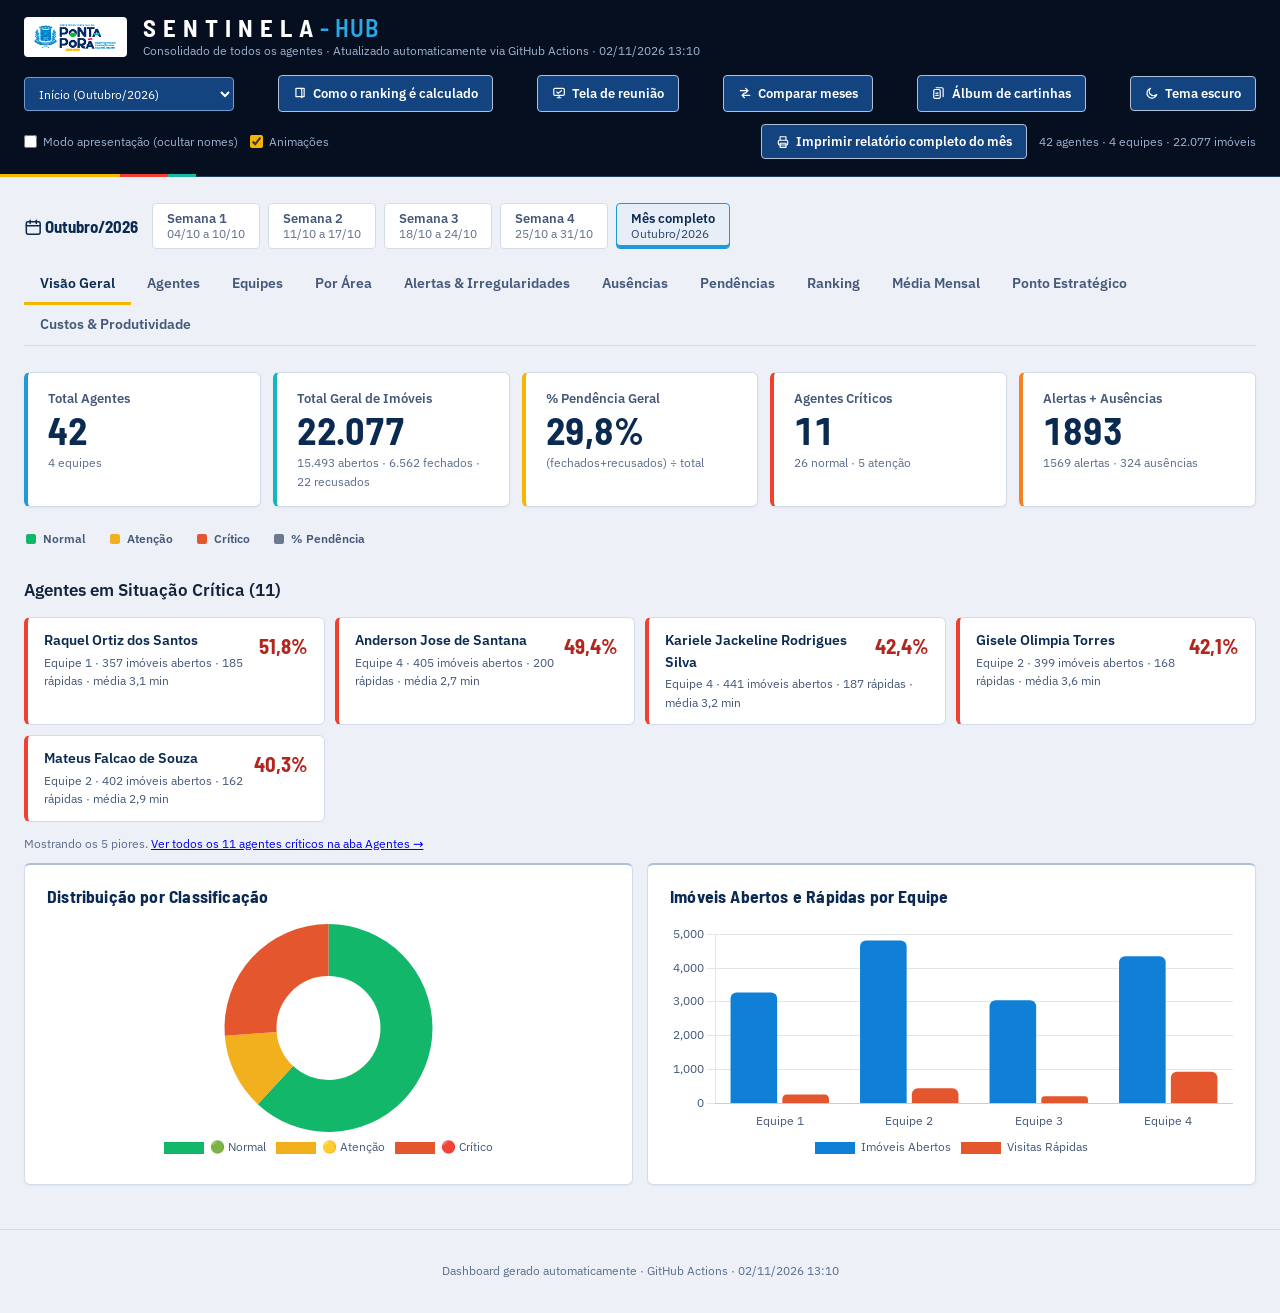
==== index.html @ 982b0bf8 "Atualiza coleta e dashboard automaticamente [skip ci]" ====
<!DOCTYPE html>
<html lang="pt-BR">
<head>
<meta charset="UTF-8">
<meta name="viewport" content="width=device-width, initial-scale=1.0">
<title>S E N T I N E L A - HUB</title>
<script src="assets/tema.js"></script>
<link rel="stylesheet" href="assets/fontes.css">
<script src="assets/chart.umd.js"></script>
<style>/* ==========================================================================
   Sentinela — painel de monitoramento
   Cores tiradas do logo da prefeitura: azul-marinho (base), amarelo, vermelho e verde-água
   (a faixa do topo repete o sublinhado do logo). Números em Barlow Semi Condensed,
   texto em IBM Plex Sans. A impressão volta ao papel branco (ver @media print).
   ========================================================================== */
:root {
  /* TEMA CLARO (padrão). O escuro entra por [data-theme="dark"] logo abaixo. */
  --navy-deep: #050F20; --navy: #14447F; --navy2: #1B5CA8;
  --bg: #EDF1F7; --card: #FFFFFF; --bg-soft: #F3F6FB; --bg-raise: #E7EEF7;
  --border: #D3DDEA; --border-soft: #E5EBF3; --border-strong: #AFC0D6;
  --text: #12233B; --text2: #455879; --text3: #5A6D8C; --h: #0B2A52;
  --green: #1FB36B; --yellow: #F7B500; --red: #F0402F; --blue: #1E9AD8; --purple: #6F68E8; --cyan: #17B5C4; --orange: #F58220;
  --teal: #19B8A3;
  --ok-tx: #0B7A44; --warn-tx: #8A6100; --bad-tx: #B3261E; --info-tx: #1565B8; --orange-tx: #A8520A;
  --stripe: rgba(11,42,82,0.035); --hover: rgba(30,154,216,0.10); --grid: rgba(69,88,121,0.16);
  --sticky-even: #F6F9FC; --sticky-hover: #E6F0FA; --sticky-crit: #FCE9E6; --sticky-warn: #FFF3D9;
  --shadow-sm: 0 1px 2px rgba(18,35,59,.06); --shadow: 0 1px 2px rgba(18,35,59,.06); --shadow-lg: 0 10px 30px -8px rgba(18,35,59,.35);
  --radius: 6px; --radius-sm: 4px;
  --f-num: "Barlow Semi Condensed", "Arial Narrow", "Roboto Condensed", system-ui, sans-serif;
  --f-txt: "IBM Plex Sans", system-ui, -apple-system, "Segoe UI", Roboto, Helvetica, Arial, sans-serif;
  color-scheme: light;
}
:root[data-theme="dark"] {
  --bg: #071426; --card: #0C1F3A; --bg-soft: #102848; --bg-raise: #14315A;
  --border: #1D3C68; --border-soft: #152F55; --border-strong: #2C568F;
  --text: #E6EDF7; --text2: #9DB2D0; --text3: #7088AB; --h: #FFFFFF;
  --green: #2FD67F; --red: #FF5143; --blue: #2BA8E8; --purple: #8F89FF; --cyan: #3DD3E0; --orange: #FF9340;
  --ok-tx: #5CE59A; --warn-tx: #FFC93D; --bad-tx: #FF8478; --info-tx: #6CC4F2; --orange-tx: #FFA966;
  --stripe: rgba(255,255,255,0.025); --hover: rgba(43,168,232,0.10); --grid: rgba(157,178,208,0.16);
  --sticky-even: #0E2342; --sticky-hover: #12315A; --sticky-crit: #2A1A28; --sticky-warn: #2A2619;
  --shadow-sm: none; --shadow: none; --shadow-lg: 0 10px 30px -8px rgba(0,0,0,.6);
  color-scheme: dark;
}
* { margin: 0; padding: 0; box-sizing: border-box; }
body {
  font-family: var(--f-txt); background: var(--bg); color: var(--text); line-height: 1.55; min-height: 100vh;
  font-size: 14px; -webkit-font-smoothing: antialiased;
}
.container { max-width: 1560px; margin: 0 auto; padding: 0 24px; }
:focus-visible { outline: 2px solid var(--yellow); outline-offset: 2px; }

/* ---------- Header: barra de estado + faixa do logo ---------- */
header {
  background: var(--navy-deep); padding: 14px 0 17px; margin-bottom: 26px; position: relative;
  border-bottom: 1px solid #1D3C68;
}
header::after { /* o sublinhado do logo da prefeitura */
  content: ""; position: absolute; left: 0; right: 0; bottom: -1px; height: 3px;
  background: linear-gradient(90deg, var(--yellow) 0 120px, var(--red) 120px 168px, var(--teal) 168px 196px, transparent 196px);
}
header .container { display: flex; justify-content: space-between; align-items: center; flex-wrap: wrap; gap: 14px; }
.header-brand { display: flex; align-items: center; gap: 16px; }
.header-brand img { height: 40px; width: auto; background: #fff; padding: 4px 9px; border-radius: 4px; }
header h1 { font-family: var(--f-num); font-size: 1.55rem; font-weight: 700; letter-spacing: 0.04em; color: #fff; line-height: 1.1; }
header h1 span { color: #2BA8E8; font-weight: 600; }
.header-meta { color: #9DB2D0; font-size: 0.78rem; font-weight: 400; }
.header-actions { display: flex; align-items: center; gap: 12px; flex-wrap: wrap; }
.presentation-toggle { display: flex; align-items: center; gap: 6px; color: #9DB2D0; font-size: 0.78rem; cursor: pointer; user-select: none; }
.presentation-toggle input { accent-color: var(--yellow); cursor: pointer; }
.print-full-btn { margin-left: 0; }
/* Seletor de mês. O cabeçalho é azul-marinho escuro nos DOIS temas, então no tema claro
   o seletor usa o azul dos botões (--navy) com borda clara pra não se confundir com o fundo. */
.period-select { background: var(--navy); color: #fff; border: 1px solid #6F9BD1; border-radius: 4px; padding: 7px 10px; font-size: 0.78rem; cursor: pointer; font-family: inherit; }
.period-select:hover { background: var(--navy2); border-color: var(--blue); }
.period-select option { background: #fff; color: #12233B; }
:root[data-theme="dark"] .period-select { background: #0C1F3A; color: #E6EDF7; border-color: #2C568F; }
:root[data-theme="dark"] .period-select:hover { background: #102848; border-color: var(--blue); }
:root[data-theme="dark"] .period-select option { background: #0C1F3A; color: #E6EDF7; }

/* ---------- Abas: sublinhado amarelo na ativa ---------- */
.nav-tabs { display: flex; gap: 0; flex-wrap: wrap; margin-bottom: 26px; border-bottom: 1px solid var(--border); }
.nav-tab {
  padding: 11px 16px 10px; cursor: pointer; font-weight: 600; font-size: 0.85rem; font-family: inherit;
  color: var(--text2); transition: color .15s, background .15s; border: none; background: transparent;
  border-bottom: 3px solid transparent; margin-bottom: -1px;
}
.nav-tab:hover { color: var(--h); background: var(--bg-soft); }
.nav-tab.active { color: var(--h); border-bottom-color: var(--yellow); }

/* ---------- Navegação semanal ---------- */
.week-nav { display: flex; gap: 8px; flex-wrap: wrap; align-items: stretch; margin-bottom: 14px; }
.week-nav-titulo { align-self: center; font-family: var(--f-num); font-weight: 700; font-size: 1.05rem; color: var(--h); margin-right: 6px; }
.week-chip { display: flex; flex-direction: column; justify-content: center; min-height: 44px; padding: 6px 14px; border-radius: 4px; border: 1px solid var(--border);
  background: var(--card); color: var(--text2); text-decoration: none; font-size: 0.84rem; line-height: 1.25; }
.week-chip small { font-size: 0.72rem; opacity: 0.85; }
.week-chip:hover { color: var(--h); background: var(--bg-raise); border-color: var(--border-strong); }
.week-chip.ativa { background: var(--bg-raise); color: var(--h); border-color: var(--blue); box-shadow: inset 0 -3px 0 var(--blue); }
.week-banner { margin-bottom: 14px; padding: 10px 14px; border-radius: 4px; background: var(--bg-soft); border: 1px dashed var(--border-strong); color: var(--text2); font-size: 0.86rem; }

/* ---------- Indicadores (KPI): barra lateral de estado + número grande ---------- */
.kpi-grid { display: grid; grid-template-columns: repeat(auto-fit, minmax(200px, 1fr)); gap: 12px; margin-bottom: 28px; }
.kpi { background: var(--card); border: 1px solid var(--border); border-left: 4px solid var(--blue); border-radius: var(--radius); padding: 16px 20px 15px; position: relative; box-shadow: var(--shadow); }
.kpi.blue { border-left-color: var(--blue); } .kpi.cyan { border-left-color: var(--cyan); }
.kpi.green { border-left-color: var(--green); } .kpi.yellow { border-left-color: var(--yellow); }
.kpi.red { border-left-color: var(--red); } .kpi.orange { border-left-color: var(--orange); }
.kpi-label { font-size: 0.8rem; font-weight: 600; color: var(--text2); }
.kpi-value { font-family: var(--f-num); font-size: 2.35rem; font-weight: 700; color: var(--h); margin: 2px 0 2px; letter-spacing: -0.005em; line-height: 1.1; font-variant-numeric: tabular-nums; }
.kpi-sub { font-size: 0.76rem; color: var(--text3); }

/* ---------- Legenda com dica ---------- */
.hover-legend { display: flex; gap: 20px; flex-wrap: wrap; margin: -10px 0 24px; }
.legend-chip { position: relative; display: inline-flex; align-items: center; gap: 7px; font-size: 0.78rem; font-weight: 600; color: var(--text2); cursor: default; padding: 4px 2px; }
.legend-square { width: 10px; height: 10px; border-radius: 2px; display: inline-block; flex-shrink: 0; }
.legend-tip { position: absolute; bottom: 130%; left: 0; background: #02070f; border: 1px solid var(--border-strong); color: var(--text); padding: 9px 13px; border-radius: 4px; font-size: 0.72rem; font-weight: 400; white-space: nowrap; opacity: 0; visibility: hidden; transform: translateY(4px); transition: opacity .15s, transform .15s; z-index: 30; box-shadow: var(--shadow-lg); }
.legend-tip::after { content: ""; position: absolute; top: 100%; left: 14px; border: 5px solid transparent; border-top-color: var(--border-strong); }
.legend-chip:hover .legend-tip { opacity: 1; visibility: visible; transform: translateY(0); }

/* ---------- Seções ---------- */
.section { display: none; animation: fadein .2s ease; }
.section.active { display: block; }
@keyframes fadein { from { opacity: 0; } to { opacity: 1; } }

/* ---------- Painéis e gráficos ---------- */
.charts-grid { display: grid; grid-template-columns: repeat(auto-fit, minmax(380px, 1fr)); gap: 14px; margin-bottom: 28px; }
.chart-card { background: var(--card); border: 1px solid var(--border); border-top: 2px solid var(--border-strong); border-radius: var(--radius); padding: 18px 22px 20px; box-shadow: var(--shadow); }
.chart-card h3 { font-family: var(--f-num); font-size: 1.1rem; font-weight: 700; letter-spacing: 0.01em; color: var(--h); margin-bottom: 14px; }
.chart-wrap { position: relative; height: 240px; }
.chart-wrap.tall { height: 340px; }
.chart-note { font-size: 0.76rem; color: var(--text3); margin-top: 14px; padding-top: 12px; border-top: 1px solid var(--border-soft); line-height: 1.6; max-width: 78ch; }
.chart-note strong { color: var(--text2); }

/* ---------- Lista de críticos ---------- */
.criticos-list { display: grid; grid-template-columns: repeat(auto-fill, minmax(280px, 1fr)); gap: 10px; margin-bottom: 12px; }
.critico-item { background: var(--card); border: 1px solid var(--border); border-left: 4px solid var(--red); border-radius: var(--radius); padding: 12px 16px; }
.ci-pct { float: right; font-family: var(--f-num); font-weight: 700; color: var(--bad-tx); font-size: 1.3rem; }
.ci-name { font-weight: 600; font-size: 0.88rem; color: var(--h); margin-bottom: 2px; }
.ci-meta { font-size: 0.74rem; color: var(--text2); }

/* ---------- Equipes ---------- */
.team-grid { display: grid; grid-template-columns: repeat(auto-fit, minmax(230px, 1fr)); gap: 14px; margin-bottom: 28px; }
.team-card { background: var(--card); border: 1px solid var(--border); border-radius: var(--radius); padding: 18px 20px; box-shadow: var(--shadow); }
.team-name { font-family: var(--f-num); font-weight: 700; font-size: 1.2rem; margin-bottom: 12px; color: var(--h); }
.team-stats { display: grid; grid-template-columns: 1fr 1fr; gap: 12px; margin-bottom: 14px; }
.ts-val { display: block; font-family: var(--f-num); font-size: 1.55rem; font-weight: 700; color: var(--h); line-height: 1.15; font-variant-numeric: tabular-nums; }
.ts-label { font-size: 0.74rem; color: var(--text3); }
.team-bar { display: flex; height: 6px; border-radius: 2px; overflow: hidden; background: var(--bg-soft); }
.tb-critico { background: var(--red); } .tb-atencao { background: var(--yellow); } .tb-normal { background: var(--green); }

/* ---------- Selos ---------- */
.badge { display: inline-flex; align-items: center; gap: 4px; font-size: 0.68rem; font-weight: 600; padding: 2px 8px; border-radius: 3px; white-space: nowrap; border: 1px solid transparent; }
.badge-normal, .badge-excelente { background: rgba(47,214,127,0.13); color: var(--ok-tx); border-color: rgba(47,214,127,0.3); }
.badge-atencao { background: rgba(247,181,0,0.13); color: var(--warn-tx); border-color: rgba(247,181,0,0.32); }
.badge-critico { background: rgba(255,81,67,0.14); color: var(--bad-tx); border-color: rgba(255,81,67,0.35); }
.badge-bom { background: rgba(160,170,20,0.14); color: var(--bom-tx, #6B7300); border-color: rgba(160,170,20,0.35); }
:root[data-theme="dark"] { --bom-tx: #E2EC6A; }
.badge-rank-atencao { background: rgba(255,147,64,0.14); color: var(--orange-tx); border-color: rgba(255,147,64,0.34); }

/* ---------- Filtros e botões ---------- */
.filters { display: flex; gap: 10px; flex-wrap: wrap; margin-bottom: 16px; align-items: center; position: relative; }
.filters select, .filters input { background: var(--bg-soft); border: 1px solid var(--border); color: var(--text); padding: 8px 12px; border-radius: 4px; font-size: 0.82rem; font-family: inherit; }
.filters input { min-width: 200px; }
.filters select:focus, .filters input:focus { outline: none; border-color: var(--blue); background: var(--bg-raise); }
.checkbox-label { display: flex; align-items: center; gap: 8px; font-size: 0.8rem; color: var(--text2); margin-bottom: 12px; cursor: pointer; }
.checkbox-label input[type=checkbox] { width: 15px; height: 15px; accent-color: var(--yellow); cursor: pointer; }
.checkbox-label strong { color: var(--h); }
.print-btn { display: inline-flex; align-items: center; gap: 6px; background: var(--navy); color: #fff; border: 1px solid var(--border-strong); padding: 8px 14px; border-radius: 4px; font-size: 0.8rem; font-weight: 600; font-family: inherit; cursor: pointer; margin-left: auto; transition: background .15s, border-color .15s; }
.print-btn:hover { background: var(--navy2); border-color: var(--blue); }

/* ---------- Tabelas ---------- */
.table-section { background: var(--card); border: 1px solid var(--border); border-top: 2px solid var(--border-strong); border-radius: var(--radius); padding: 16px 18px; margin-bottom: 16px; box-shadow: var(--shadow); }
.table-section h3 { font-family: var(--f-num); font-size: 1.15rem; font-weight: 700; margin-bottom: 5px; color: var(--h); }
.table-hint { font-size: 0.78rem; color: var(--text3); margin-bottom: 10px; max-width: 110ch; }
.table-wrap { overflow: auto; border-radius: var(--radius-sm); border: 1px solid var(--border-soft); }
table.data-table { width: 100%; border-collapse: collapse; font-size: 0.74rem; line-height: 1.25; }
table.data-table th { background: var(--bg-raise); position: sticky; top: 0; z-index: 5; padding: 7px 10px; text-align: center; font-weight: 600; color: var(--text2); border-bottom: 2px solid var(--border-strong); white-space: nowrap; font-size: 0.7rem; }
table.sortable thead th { cursor: pointer; user-select: none; transition: color .15s, background .15s; }
table.sortable thead th:hover { color: var(--h); background: var(--border); }
table.sortable thead th::after { content: ""; display: inline-block; width: 0.6em; margin-left: 3px; opacity: .3; }
table.sortable thead th.sorted-asc::after { content: "▲"; opacity: 1; color: var(--yellow); }
table.sortable thead th.sorted-desc::after { content: "▼"; opacity: 1; color: var(--yellow); }
table.data-table td { padding: 4px 10px; border-bottom: 1px solid var(--border-soft); white-space: nowrap; text-align: center; font-variant-numeric: tabular-nums; }
table.data-table tbody tr:nth-child(even) { background: var(--stripe); }
table.data-table tbody tr:hover { background: var(--hover); }
table.data-table.compact td, table.data-table.compact th { padding: 3px 8px; font-size: 0.72rem; }

/* Modo apresentação: borra nomes de agentes em tabelas e gráficos, sem
   remover a estrutura — útil pra projetar/compartilhar tela sem expor
   quem é quem. Ativado pelo checkbox no cabeçalho. */
body.modo-apresentacao .agent-name,
body.modo-apresentacao .ci-name,
body.modo-apresentacao .chart-agent-names,
body.modo-apresentacao .pe-agente-nome {
  filter: blur(6px);
  user-select: none;
}
.sticky-col { position: sticky; left: 0; background: var(--card); z-index: 2; font-weight: 600; text-align: left !important; }
table.data-table tbody tr:nth-child(even) .sticky-col { background: var(--sticky-even); }
table.data-table tbody tr:hover .sticky-col { background: var(--sticky-hover); }
.row-critico { background: rgba(255,81,67,0.07); }
.row-atencao { background: rgba(247,181,0,0.07); }
.row-critico .sticky-col { background: var(--sticky-crit); }
.row-atencao .sticky-col { background: var(--sticky-warn); }
.num { font-variant-numeric: tabular-nums; text-align: right; }
.pct { font-weight: 600; }
.small-muted { color: var(--text3); font-size: 0.72rem; }
.empty-state { padding: 30px; text-align: center; color: var(--text3); }
a.id-link { color: var(--info-tx); text-decoration: none; font-weight: 600; border-bottom: 1px dotted var(--info-tx); }
a.id-link:hover { color: var(--h); border-bottom-style: solid; }

/* ---------- Legendas e cartões de alerta ---------- */
.legend-box { background: var(--bg-soft); border: 1px solid var(--border); border-radius: var(--radius); padding: 16px 20px; margin-bottom: 22px; font-size: 0.82rem; color: var(--text2); max-width: 120ch; }
.legend-box strong { color: var(--h); }
.legend-box p { margin: 0 0 10px; }
.legend-box ul { margin: 0 0 10px; padding-left: 20px; }
.legend-box li { margin-bottom: 4px; }

/* ---------- Painel de Custos & Produtividade ---------- */
.cst-guia { max-width: none; }
.cst-guia p { margin: 0 0 12px; }
.cst-conta { display: flex; flex-direction: column; gap: 6px; background: var(--card); border: 1px solid var(--border); border-left: 4px solid var(--blue); border-radius: var(--radius-sm); padding: 12px 16px; margin: 0 0 14px; }
.cst-conta-t { font-size: 0.72rem; font-weight: 700; letter-spacing: .05em; text-transform: uppercase; color: var(--text3); }
.cst-conta.cst-real { border-left-color: var(--orange); }
.cst-ex { font-size: 0.78rem; color: var(--text2); line-height: 1.5; max-width: 110ch; }
.cst-eq { display: flex; flex-wrap: wrap; align-items: baseline; gap: 6px 12px; }
.cst-eq b { font-family: var(--f-num); font-size: 1.25rem; color: var(--h); font-variant-numeric: tabular-nums; }
.cst-eq b.cst-res { color: var(--info-tx); font-size: 1.5rem; }
.cst-eq i { font-style: normal; font-size: 1.2rem; color: var(--text3); }
.cst-eq small { font-size: 0.72rem; color: var(--text3); margin-right: 4px; }
.cst-glossario { display: grid; grid-template-columns: repeat(auto-fit, minmax(260px, 1fr)); gap: 10px 22px; margin: 0 0 12px; }
.cst-glossario div { line-height: 1.5; }
.cst-avisos { margin: 0; padding-left: 20px; border-top: 1px solid var(--border-soft); padding-top: 10px; }
.cst-avisos li { margin-bottom: 4px; }
.cst-titulo { font-family: var(--f-num); font-size: 1.05rem; font-weight: 700; color: var(--h); margin: 6px 0 10px; letter-spacing: .01em; }
.cst-legenda { display: flex; flex-wrap: wrap; gap: 6px 18px; margin: -6px 0 12px; font-size: 0.76rem; font-weight: 600; color: var(--text2); }
.cst-legenda span { display: inline-flex; align-items: center; gap: 6px; }
.cst-equipes { margin: 0 0 28px; }
.cst-equipes .table-wrap { background: var(--card); border: 1px solid var(--border); border-radius: var(--radius); }
.cst-equipes table.data-table td, .cst-equipes table.data-table th { font-size: 0.8rem; padding: 8px 12px; }
.cst-pill { display: inline-block; min-width: 74px; padding: 2px 9px; border-radius: 999px; font-weight: 700; text-align: center; }
.cst-pill.cst-ok { background: rgba(31,179,107,.16); color: var(--ok-tx); }
.cst-pill.cst-medio { background: rgba(247,181,0,.20); color: var(--warn-tx); }
.cst-pill.cst-alto { background: rgba(240,64,47,.16); color: var(--bad-tx); }
.legend-table { width: 100%; border-collapse: collapse; margin-bottom: 14px; font-size: 0.8rem; }
.legend-table th, .legend-table td { padding: 6px 10px; border-bottom: 1px solid var(--border); text-align: left; }
.legend-table th { color: var(--h); font-weight: 600; }
.legend-table td.ganho { color: var(--ok-tx); font-weight: 600; text-align: right; white-space: nowrap; }
.legend-table td.perda { color: var(--bad-tx); font-weight: 600; text-align: right; white-space: nowrap; }
.legend-collapsible { margin: 14px 0 0; padding: 10px 16px; }
.legend-collapsible summary { cursor: pointer; font-weight: 600; color: var(--h); list-style: none; }
.legend-collapsible summary::-webkit-details-marker { display: none; }
.legend-collapsible summary::before { content: "▸ "; color: var(--yellow); }
.legend-collapsible[open] summary::before { content: "▾ "; }
.legend-collapsible[open] summary { margin-bottom: 10px; }
.legend-collapsible .legend-table { margin-bottom: 8px; }
.alert-grid { display: grid; grid-template-columns: repeat(auto-fit, minmax(160px, 1fr)); gap: 12px; margin-bottom: 24px; }
.alert-card { background: var(--card); border: 1px solid var(--border); border-radius: var(--radius); padding: 16px; cursor: pointer; transition: border-color .15s, background .15s; text-align: center; }
.alert-card:hover { background: var(--bg-raise); border-color: var(--yellow); }
.ac-icon { font-size: 1.3rem; margin-bottom: 4px; }
.ac-val { font-family: var(--f-num); font-size: 2rem; font-weight: 700; color: var(--h); line-height: 1.15; }
.ac-label { font-size: 0.76rem; color: var(--text2); margin-top: 2px; }

footer { text-align: center; padding: 32px; color: var(--text3); font-size: 0.76rem; border-top: 1px solid var(--border); margin-top: 44px; }

::-webkit-scrollbar { height: 9px; width: 9px; }
::-webkit-scrollbar-track { background: var(--bg); }
::-webkit-scrollbar-thumb { background: var(--border-strong); border-radius: 5px; }
::-webkit-scrollbar-thumb:hover { background: var(--text3); }

/* ---------- Mapa de calor ---------- */
.heat-grid { display: grid; grid-template-columns: 80px repeat(5, 1fr); gap: 6px; }
.heat-label { display: flex; align-items: center; font-size: 0.76rem; font-weight: 600; color: var(--text2); }
.heat-cell { border-radius: 4px; padding: 12px 6px; text-align: center; color: #fff; font-family: var(--f-num); font-weight: 700; font-size: 1.15rem; }
.heat-cell span { display: block; font-family: var(--f-txt); font-size: 0.62rem; font-weight: 400; opacity: .9; margin-top: 2px; }

@media (max-width: 720px) {
  .container { padding: 0 14px; }
  .charts-grid { grid-template-columns: 1fr; }
  .nav-tabs { overflow-x: auto; flex-wrap: nowrap; }
  .nav-tab { white-space: nowrap; }
  /* Celular: cabeçalho enxuto e fora do topo fixo (senão ocupa meia tela) */
  header { position: static; padding: 10px 0 14px; margin-bottom: 16px; }
  header h1 { font-size: 1.25rem; }
  .header-brand { gap: 10px; } .header-brand img { height: 34px; }
  .header-brand .header-meta { display: none; }
  .header-actions { gap: 8px; width: 100%; }
  .header-actions .period-select { flex: 1 1 100%; }
  .header-actions .print-btn { flex: 1 1 100%; justify-content: center; margin-left: 0; }
  .header-actions .header-meta { width: 100%; }
  .kpi-value { font-size: 2rem; }
  .week-nav-titulo { width: 100%; }
}

@media print {
  @page { size: A4 landscape; margin: 10mm; }
  /* Papel branco: volta à paleta clara */
  :root, :root[data-theme="dark"] { --h:#1A2B42; --stripe:rgba(11,42,82,0.035); --hover:transparent; --sticky-even:#fff; --sticky-hover:#fff; --sticky-crit:#FDF1EC; --sticky-warn:#FEF7E8; --bom-tx:#6B7300; --bg:#fff; --card:#fff; --bg-soft:#F3F6FA; --bg-raise:#EEF2F7; --border:#DCE3EC; --border-soft:#E6EBF2; --border-strong:#C7D1DE;
          --text:#1A2B42; --text2:#4A5B72; --text3:#5B6B82; --ok-tx:#0A8F52; --warn-tx:#9A6B0B; --bad-tx:#B5401F; --info-tx:#1A4FA3; --orange-tx:#B1590B; color-scheme: light; }
  body { background: #fff !important; color: #1A2B42 !important; }
  table.data-table th, .table-section h3, .legend-box strong, .kpi-value, .team-name { color: #1A2B42 !important; }
  table.data-table tbody tr:nth-child(even) .sticky-col, .sticky-col { background: #fff !important; }
  .row-critico .sticky-col { background: #FDF1EC !important; } .row-atencao .sticky-col { background: #FEF7E8 !important; }
  .table-section { border-top: 1px solid #DCE3EC !important; }
  /* Causa das "páginas em branco": a animação fadein (opacity 0 -> 1) das
     abas recomeça quando a aba passa de display:none pra block na hora de
     imprimir, e o navegador captura o PDF com a aba ainda em opacity 0 —
     texto existe mas fica invisível. Em impressão nunca há animação. */
  .section, .section.active { animation: none !important; opacity: 1 !important; transform: none !important; }
  header, .nav-tabs, .week-nav, footer, .filters, .print-btn, .chart-card, .kpi-grid, .legend-box, .hover-legend, .criticos-list, .alert-grid, .table-hint, .charts-grid { display: none !important; }
  body.print-mode .section { display: block !important; }
  body.print-mode .table-section { display: none !important; }
  body.print-mode .table-section.print-target { display: block !important; box-shadow: none !important; border: none !important; }
  body.print-mode .table-section.print-target .table-hint { display: none !important; }
  .sticky-col, table.data-table thead th { position: static !important; }
  .table-wrap { overflow: visible !important; }
  table.data-table { font-size: 9px !important; width: 100% !important; table-layout: auto !important; }
  /* Células NUNCA quebram letra por letra: texto só quebra entre palavras
     (cabeçalhos) ou fica numa linha só (dados). A regra antiga
     (word-break: break-word em todas as células) fazia tabelas largas — como
     o Resumo Completo por Agente, com 29 colunas — espremerem cada coluna
     até caber 1 letra por linha, gerando linhas gigantes e dezenas de
     páginas praticamente em branco. */
  table.data-table td { white-space: nowrap !important; word-break: normal !important; overflow-wrap: normal !important; padding: 2px 4px !important; }
  table.data-table th { white-space: normal !important; word-break: normal !important; overflow-wrap: normal !important; hyphens: none !important; padding: 3px 3px !important; }
  /* Tabelas com muitas colunas (marcadas por printPrepararTabelas() no
     bootstrap.js) ganham fonte menor pra caber na largura da folha. */
  table.data-table.print-wide { font-size: 6.2px !important; }
  table.data-table.print-wide td { padding: 1.5px 2px !important; }
  table.data-table.print-wide th { padding: 2px 1px !important; font-size: 5.6px !important; letter-spacing: 0 !important; }
  table.data-table.print-wide .badge { padding: 0 2px !important; font-size: 5.6px !important; }
  table.data-table.print-muito-wide { font-size: 5.2px !important; }
  table.data-table.print-muito-wide th { font-size: 4.8px !important; }
  a.id-link { color: inherit !important; text-decoration: none !important; }

  /* Sem isso o Chrome/Firefox apagam as cores de fundo por padrão ao
     imprimir — some o zebrado, o header cinza da tabela e o destaque
     vermelho/amarelo das linhas críticas/atenção, ficando tudo branco. */
  * { -webkit-print-color-adjust: exact !important; print-color-adjust: exact !important; color-adjust: exact !important; }

  /* Repete a linha de cabeçalho (nome das colunas) em TODA página em que a
     tabela continuar — sem isso, uma tabela de 200 linhas que ocupa 4
     páginas só mostra "Nome / Equipe / Turno..." na primeira, e nas
     páginas seguintes é uma parede de números sem saber o que é cada
     coluna. */
  table.data-table thead { display: table-header-group; }
  table.data-table tfoot { display: table-footer-group; }

  /* Nunca corta uma linha ao meio entre duas páginas (ficaria com a
     primeira metade dos dados numa página e o resto na outra) — o
     navegador empurra a linha inteira pra próxima página se não couber
     inteira na atual. */
  table.data-table tr { page-break-inside: avoid; }

  /* O título da seção (h3) nunca fica sozinho no fim de uma página com a
     tabela inteira começando só na próxima — mantém título e pelo menos a
     primeira linha grudados. */
  .table-section h3 { page-break-after: avoid; }

  /* As setinhas de ordenação (▲▼) e o cursor de "clicável" não fazem
     sentido no papel — é interação de tela, só polui visualmente. */
  table.sortable thead th::after { display: none !important; }
  table.sortable thead th { cursor: default !important; }

  /* Zebrado leve pra facilitar acompanhar a linha com o olho numa tabela
     larga — no navegador o hover já ajuda nisso, no papel não tem hover. */
  table.data-table tbody tr:nth-child(even) { background: #F3F6FA; }
  table.data-table tbody tr:hover { background: inherit; }

  /* Evita título "órfão" (sozinho no fim da página) ou "viúvo" (sozinho no
     topo) em qualquer texto corrido que sobre no relatório. */
  h1, h2, h3, p, li { orphans: 3; widows: 3; }
}

@media (prefers-reduced-motion: reduce) { .section { animation: none; } }

/* Relatório completo (todas as abas empilhadas, uma por página) */
@media print {
  body.print-mode-full .section { display: block !important; page-break-after: always; }
  body.print-mode-full .section:last-child { page-break-after: auto; }
  body.print-mode-full .table-section { display: block !important; box-shadow: none !important; border: none !important; }
  /* Duas ou mais tabelas na MESMA aba (ex.: Ausências + Férias/Atestado)
     — cada uma começa numa página nova também, senão a segunda tabela
     nasce colada no meio da página onde a primeira terminou, cortando o
     título dela ao meio visualmente. A primeira tabela da aba (que já
     vem logo depois do título da seção/KPIs) fica sem quebra antes, pra
     não deixar uma página em branco à toa. */
  body.print-mode-full .table-section { page-break-before: always; }
  body.print-mode-full .section > .table-section:first-of-type { page-break-before: avoid; }
  body.print-mode-full .section > .table-section.print-first { page-break-before: avoid; }
  body.print-mode-full .legend-box { page-break-inside: avoid; break-inside: avoid; }
  body.print-mode-full .kpi-grid { display: grid !important; }
  body.print-mode-full .legend-box { display: block !important; }
  body.print-mode-full::before {
    content: "S E N T I N E L A - HUB — Relatório Completo — " attr(data-print-date);
    display: block; font-size: 14px; font-weight: 700; margin-bottom: 16px;
  }
}


/* ---------- Extrato por agente (modal + impressão em 1 folha) ---------- */
.extrato-btn { background: var(--bg-soft); border: 1px solid var(--border); border-radius: 7px; padding: 3px 9px; font-size: 0.68rem; font-weight: 600; cursor: pointer; color: var(--text2); white-space: nowrap; }
.extrato-btn:hover { background: var(--blue); color: #fff; border-color: var(--blue); }
.extrato-overlay { display: none; position: fixed; inset: 0; background: rgba(15,23,42,.55); z-index: 1000; overflow: auto; padding: 24px 12px; }
.extrato-overlay.open { display: block; }
body.extrato-aberto { overflow: hidden; }
.extrato-card { --text:#1A2B42; --text2:#4A5B72; --text3:#5B6B82; --border:#DCE3EC; --bg-soft:#F3F6FA; --bg-raise:#EEF2F7; color-scheme: light; background: #fff; color: #1A2B42; max-width: 780px; margin: 0 auto; padding: 24px 30px 28px; border-radius: 14px; box-shadow: 0 20px 50px rgba(0,0,0,.35); }
.extrato-actions { display: flex; gap: 10px; justify-content: flex-end; margin-bottom: 10px; }
.extrato-fechar { background: transparent; border: 1px solid var(--border); border-radius: 9px; padding: 9px 14px; font-size: 0.8rem; font-weight: 600; cursor: pointer; color: var(--text2); }
.extrato-card h2 { font-size: 1.15rem; margin: 0 0 2px; }
.ex-sub { font-size: 0.82rem; color: #5B6B82; margin-bottom: 14px; }
.ex-resumo { display: grid; grid-template-columns: repeat(4, 1fr); gap: 10px; margin-bottom: 12px; }
.ex-resumo div { border: 1px solid #DCE3EC; border-radius: 9px; padding: 8px 10px; display: flex; flex-direction: column; gap: 2px; }
.ex-resumo span { font-size: 0.64rem; text-transform: uppercase; color: #5B6B82; font-weight: 700; letter-spacing: .03em; }
.ex-resumo strong { font-size: 0.95rem; }
.ex-resumo em { font-style: normal; font-size: 0.72rem; }
.ex-obs { background: #FFF4E0; border: 1px solid #F2B45B; border-radius: 9px; padding: 8px 12px; font-size: 0.78rem; margin-bottom: 12px; }
.ex-tabela { width: 100%; border-collapse: collapse; font-size: 0.78rem; }
.ex-tabela th { background: #EEF2F7; text-align: right; padding: 6px 8px; font-size: 0.68rem; text-transform: uppercase; color: #5B6B82; }
.ex-tabela th:first-child { text-align: left; }
.ex-tabela td { padding: 5px 8px; border-bottom: 1px solid #E6EBF2; }
.ex-tabela td.num { text-align: right; font-variant-numeric: tabular-nums; }
.ex-tabela .neg { color: #C0392B; font-weight: 600; }
.ex-tabela .pos { color: #0A8F52; font-weight: 600; }
.ex-tabela .ex-base td { background: #F6F8FB; color: #5B6B82; }
.ex-tabela .ex-total td { background: #1A2B42; color: #fff; font-weight: 700; font-size: 0.86rem; }
.ex-nota { font-size: 0.7rem; color: #5B6B82; margin-top: 10px; line-height: 1.4; }
@media (max-width: 640px) { .ex-resumo { grid-template-columns: repeat(2, 1fr); } .extrato-card { padding: 16px; } }

/* Média Mensal: tendência e mini-gráfico */
.trend-up { color: #0A8F52; font-weight: 700; }
.trend-up::before { content: "▲ "; }
.trend-down { color: #C0392B; font-weight: 700; }
.trend-down::before { content: "▼ "; }
.trend-flat { color: var(--text2); }
.trend-flat::before { content: "= "; }
.spark-cell svg { vertical-align: middle; }
.spark polyline { stroke: #7C8BA1; }
.spark circle { fill: #7C8BA1; }
.spark-up .spark polyline { stroke: #12B76A; } .spark-up .spark circle { fill: #12B76A; }
.spark-down .spark polyline { stroke: #E5484D; } .spark-down .spark circle { fill: #E5484D; }

@media print {
  /* Extrato: só a folha do agente, em retrato, uma página */
  body.print-extrato > *:not(#extratoOverlay) { display: none !important; }
  body.print-extrato #extratoOverlay { display: block !important; position: static !important; background: none !important; padding: 0 !important; overflow: visible !important; page: extrato; }
  body.print-extrato .extrato-card { box-shadow: none !important; max-width: none !important; padding: 0 !important; border-radius: 0 !important; }
  body.print-extrato .extrato-actions { display: none !important; }
  body.print-extrato.extrato-aberto { overflow: visible !important; }
  /* Lote: uma folha por agente, quebra de página só ENTRE folhas (sem página em branco no fim) */
  body.print-lote > *:not(#extratosLote) { display: none !important; }
  body.print-lote #extratosLote { display: block !important; page: extrato; color: #1A2B42; }
  body.print-lote .ex-folha { break-after: page; page-break-after: always; break-inside: avoid; }
  body.print-lote .ex-folha:last-child { break-after: auto; page-break-after: auto; }
  .no-print, body.print-extrato .ex-contestar { display: none !important; }
}
#extratosLote { display: none; }
.ex-contestar { margin-top: 12px; border-top: 1px dashed #DCE3EC; padding-top: 8px; font-size: .8rem; }
.ex-contestar summary { cursor: pointer; font-weight: 600; }
.ex-contestar label { display: block; margin: 8px 0; font-weight: 600; }
.ex-contestar input, .ex-contestar select { display: block; width: 100%; padding: 8px; margin-top: 3px; border: 1px solid #DCE3EC; border-radius: 8px; font: inherit; }
.lote-barra { display: flex; gap: 8px; flex-wrap: wrap; align-items: center; margin: 6px 0 12px; }
.lote-barra select { padding: 6px 8px; border-radius: 8px; border: 1px solid var(--border); background: var(--bg-soft); color: inherit; }
@page extrato { size: A4 portrait; margin: 14mm; }

/* Ícones (traço) e botão de tema */
.ico { width: 1.1em; height: 1.1em; vertical-align: -0.18em; fill: none; stroke: currentColor; stroke-width: 2; stroke-linecap: round; stroke-linejoin: round; flex: none; }
.ico-sol { display: none; }
:root[data-theme="dark"] .ico-sol { display: inline; }
:root[data-theme="dark"] .ico-lua { display: none; }
</style>
</head>
<body data-print-date="02/11/2026 13:10">
<svg xmlns="http://www.w3.org/2000/svg" width="0" height="0" style="position:absolute" aria-hidden="true" focusable="false"><symbol id="i-print" viewBox="0 0 24 24"><path d="M7 9V3h10v6"/><rect x="4" y="9" width="16" height="8" rx="2"/><path d="M7 14h10v7H7z"/></symbol><symbol id="i-book" viewBox="0 0 24 24"><path d="M5 4h7a3 3 0 0 1 3 3v13a2 2 0 0 0-2-2H5z"/><path d="M12 4h7v14h-4"/></symbol><symbol id="i-calendar" viewBox="0 0 24 24"><rect x="3" y="5" width="18" height="16" rx="2"/><path d="M3 10h18M8 3v4M16 3v4"/></symbol><symbol id="i-trend" viewBox="0 0 24 24"><path d="M3 17l6-6 4 4 8-8"/><path d="M15 7h6v6"/></symbol><symbol id="i-trophy" viewBox="0 0 24 24"><path d="M8 4h8v6a4 4 0 0 1-8 0z"/><path d="M8 6H4v2a3 3 0 0 0 4 2M16 6h4v2a3 3 0 0 1-4 2"/><path d="M12 14v4M8 21h8M10 18h4"/></symbol><symbol id="i-list" viewBox="0 0 24 24"><rect x="5" y="4" width="14" height="17" rx="2"/><path d="M9 4h6v3H9zM9 12h6M9 16h6"/></symbol><symbol id="i-warning" viewBox="0 0 24 24"><path d="M12 3l10 18H2z"/><path d="M12 10v5M12 18v.5"/></symbol><symbol id="i-receipt" viewBox="0 0 24 24"><path d="M6 3h12v18l-3-2-3 2-3-2-3 2z"/><path d="M9 8h6M9 12h6"/></symbol><symbol id="i-bot" viewBox="0 0 24 24"><rect x="5" y="8" width="14" height="11" rx="3"/><path d="M12 4v4M9.5 13.5h.01M14.5 13.5h.01"/></symbol><symbol id="i-chart" viewBox="0 0 24 24"><path d="M4 20V10M10 20V4M16 20v-8M22 20H2"/></symbol><symbol id="i-cone" viewBox="0 0 24 24"><path d="M3 20h18M7 20l3-14h4l3 14M8.5 14h7"/></symbol><symbol id="i-coin" viewBox="0 0 24 24"><circle cx="12" cy="12" r="9"/><path d="M12 7v10M9.5 9.5c0-1 1-1.6 2.5-1.6s2.5.6 2.5 1.6-1 1.4-2.5 1.7-2.5.7-2.5 1.8 1 1.6 2.5 1.6 2.5-.6 2.5-1.6"/></symbol><symbol id="i-pin" viewBox="0 0 24 24"><path d="M12 21s7-6.2 7-11a7 7 0 0 0-14 0c0 4.8 7 11 7 11z"/><circle cx="12" cy="10" r="2.5"/></symbol><symbol id="i-target" viewBox="0 0 24 24"><circle cx="12" cy="12" r="9"/><circle cx="12" cy="12" r="5"/><circle cx="12" cy="12" r="1"/></symbol><symbol id="i-sun" viewBox="0 0 24 24"><circle cx="12" cy="12" r="4"/><path d="M12 2v2M12 20v2M2 12h2M20 12h2M4.9 4.9l1.4 1.4M17.7 17.7l1.4 1.4M4.9 19.1l1.4-1.4M17.7 6.3l1.4-1.4"/></symbol><symbol id="i-moon" viewBox="0 0 24 24"><path d="M20 14.5A8.5 8.5 0 1 1 9.5 4a7 7 0 0 0 10.5 10.5z"/></symbol><symbol id="i-clock" viewBox="0 0 24 24"><circle cx="12" cy="12" r="9"/><path d="M12 7v5l3 2"/></symbol><symbol id="i-utensils" viewBox="0 0 24 24"><path d="M7 3v18M4 3v5a3 3 0 0 0 6 0V3M17 3c-2.5 2-3 5-2.5 9H17v9"/></symbol><symbol id="i-monitor" viewBox="0 0 24 24"><rect x="3" y="4" width="18" height="12" rx="2"/><path d="M8 21h8M12 16v5"/></symbol><symbol id="i-ban" viewBox="0 0 24 24"><circle cx="12" cy="12" r="9"/><path d="M5.6 5.6l12.8 12.8"/></symbol><symbol id="i-question" viewBox="0 0 24 24"><circle cx="12" cy="12" r="9"/><path d="M9.5 9.3a2.6 2.6 0 1 1 3.6 2.4c-.8.4-1.1.9-1.1 1.8M12 17h.01"/></symbol><symbol id="i-down" viewBox="0 0 24 24"><path d="M5 8h14l-7 9z"/></symbol><symbol id="i-home" viewBox="0 0 24 24"><path d="M4 11l8-7 8 7M6 10v10h12V10"/></symbol><symbol id="i-layers" viewBox="0 0 24 24"><path d="M12 3l9 5-9 5-9-5z"/><path d="M3 13l9 5 9-5"/></symbol><symbol id="i-close" viewBox="0 0 24 24"><path d="M6 6l12 12M18 6L6 18"/></symbol><symbol id="i-pencil" viewBox="0 0 24 24"><path d="M4 20l1-4L16 5l3 3L8 19z"/></symbol><symbol id="i-bulb" viewBox="0 0 24 24"><path d="M9 18h6M10 21h4M12 3a6 6 0 0 0-4 10.5c1 1 1 2 1 3.5h6c0-1.500 0-2.500 1-3.500A6 6 0 0 0 12 3z"/></symbol><symbol id="i-download" viewBox="0 0 24 24"><path d="M12 3v12M7 11l5 5 5-5M4 20h16"/></symbol><symbol id="i-table" viewBox="0 0 24 24"><rect x="3" y="4" width="18" height="16" rx="2"/><path d="M3 10h18M3 15h18M9 4v16"/></symbol><symbol id="i-play" viewBox="0 0 24 24"><path d="M8 5l11 7-11 7z"/></symbol><symbol id="i-pause" viewBox="0 0 24 24"><path d="M8 5v14M16 5v14"/></symbol><symbol id="i-expand" viewBox="0 0 24 24"><path d="M4 9V4h5M20 9V4h-5M4 15v5h5M20 15v5h-5"/></symbol><symbol id="i-screen" viewBox="0 0 24 24"><rect x="3" y="4" width="18" height="12" rx="2"/><path d="M9 20h6M12 16v4"/><path d="M8 10l2.500 2.500L16 8"/></symbol><symbol id="i-compare" viewBox="0 0 24 24"><path d="M4 8h13M13 4l4 4-4 4M20 16H7M11 12l-4 4 4 4"/></symbol><symbol id="i-arrow-up" viewBox="0 0 24 24"><path d="M12 19V5M6 11l6-6 6 6"/></symbol><symbol id="i-arrow-down" viewBox="0 0 24 24"><path d="M12 5v14M6 13l6 6 6-6"/></symbol><symbol id="i-minus" viewBox="0 0 24 24"><path d="M5 12h14"/></symbol><symbol id="i-timeline" viewBox="0 0 24 24"><path d="M12 3v18"/><circle cx="12" cy="7" r="2"/><circle cx="12" cy="17" r="2"/><path d="M14 7h6M4 17h6"/></symbol><symbol id="i-cards" viewBox="0 0 24 24"><rect x="3" y="6" width="11" height="15" rx="2"/><path d="M7 3h10a2 2 0 0 1 2 2v13"/><path d="M6.500 12h4M6.500 16h4"/></symbol><symbol id="i-share" viewBox="0 0 24 24"><circle cx="6" cy="12" r="2.500"/><circle cx="18" cy="6" r="2.500"/><circle cx="18" cy="18" r="2.500"/><path d="M8.200 10.800l7.600-3.600M8.200 13.200l7.600 3.600"/></symbol><symbol id="i-eye" viewBox="0 0 24 24"><path d="M2 12s4-7 10-7 10 7 10 7-4 7-10 7S2 12 2 12z"/><circle cx="12" cy="12" r="3"/></symbol></svg>
<header> <div class="container"> <div class="header-brand"> <img src="assets/logo_ponta_pora.png" alt="Prefeitura Municipal de Ponta Porã"> <div> <h1>S E N T I N E L A <span>- HUB</span></h1> <div class="header-meta">Consolidado de todos os agentes · Atualizado automaticamente via GitHub Actions · 02/11/2026 13:10</div> </div> </div> <div class="header-actions"> <select class="period-select" onchange="if(this.value) window.location.href=this.value"> <option value="index.html" selected>Início (Outubro/2026)</option><option value="acumulado.html" >Acumulado (todas as semanas)</option><option value="historico/semanas_327-330.html" >Outubro/2026</option><option value="historico/semanas_322-326.html" >Setembro/2026</option><option value="historico/semanas_318-321.html" >Agosto/2026</option><option value="historico/semanas_313-317.html" >Julho/2026</option><option value="historico/semanas_309-312.html" >Junho/2026</option><option value="historico/semanas_305-308.html" >Maio/2026</option> </select> <a class="print-btn" href="transparencia.html" style="text-decoration:none"><svg class="ico" aria-hidden="true" focusable="false"><use href="#i-book"/></svg> Como o ranking é calculado</a> <a class="print-btn" href="projecao.html" style="text-decoration:none"><svg class="ico" aria-hidden="true" focusable="false"><use href="#i-screen"/></svg> Tela de reunião</a> <a class="print-btn" href="comparar.html" style="text-decoration:none"><svg class="ico" aria-hidden="true" focusable="false"><use href="#i-compare"/></svg> Comparar meses</a> <a class="print-btn" href="album.html" style="text-decoration:none"><svg class="ico" aria-hidden="true" focusable="false"><use href="#i-cards"/></svg> Álbum de cartinhas</a> <button type="button" class="print-btn" data-tema-btn title="Mudar para o tema escuro"><svg class="ico ico-lua" aria-hidden="true"><use href="#i-moon"/></svg><svg class="ico ico-sol" aria-hidden="true"><use href="#i-sun"/></svg> <span class="tema-txt">Tema escuro</span></button> <label class="presentation-toggle"> <input type="checkbox" id="togglePresentationMode"> Modo apresentação (ocultar nomes) </label> <label class="presentation-toggle"> <input type="checkbox" id="toggleAnimacoes" checked> Animações </label> <button type="button" class="print-btn print-full-btn" onclick="printFullReport()"><svg class="ico" aria-hidden="true" focusable="false"><use href="#i-print"/></svg> Imprimir relatório completo do mês</button> <div class="header-meta">42 agentes · 4 equipes · 22.077 imóveis</div> </div> </div>
</header> <div class="container"> <nav class="week-nav" aria-label="Semanas de Outubro/2026"> <span class="week-nav-titulo"><svg class="ico" aria-hidden="true" focusable="false"><use href="#i-calendar"/></svg> Outubro/2026</span> <a class="week-chip" href="historico/semana_327.html"><b>Semana 1</b><small>04/10 a 10/10</small></a><a class="week-chip" href="historico/semana_328.html"><b>Semana 2</b><small>11/10 a 17/10</small></a><a class="week-chip" href="historico/semana_329.html"><b>Semana 3</b><small>18/10 a 24/10</small></a><a class="week-chip" href="historico/semana_330.html"><b>Semana 4</b><small>25/10 a 31/10</small></a><a class="week-chip ativa" href="index.html" aria-current="page"><b>Mês completo</b><small>Outubro/2026</small></a> </nav> <div class="nav-tabs"> <button class="nav-tab active" data-section="visao-geral">Visão Geral</button> <button class="nav-tab" data-section="agentes">Agentes</button> <button class="nav-tab" data-section="equipes">Equipes</button> <button class="nav-tab" data-section="areas">Por Área</button> <button class="nav-tab" data-section="alertas">Alertas & Irregularidades</button> <button class="nav-tab" data-section="ausencias">Ausências</button> <button class="nav-tab" data-section="pendencias">Pendências</button> <button class="nav-tab" data-section="ranking">Ranking</button> <button class="nav-tab" data-section="media-mensal">Média Mensal</button> <button class="nav-tab" data-section="ponto-estrategico">Ponto Estratégico</button> <button class="nav-tab" data-section="custos">Custos & Produtividade</button> </div> <div class="section active" id="visao-geral"> <div class="kpi-grid"> <div class="kpi blue"><div class="kpi-label">Total Agentes</div><div class="kpi-value">42</div><div class="kpi-sub">4 equipes</div></div> <div class="kpi cyan"><div class="kpi-label">Total Geral de Imóveis</div><div class="kpi-value">22.077</div><div class="kpi-sub">15.493 abertos · 6.562 fechados · 22 recusados</div></div> <div class="kpi yellow"><div class="kpi-label">% Pendência Geral</div><div class="kpi-value">29,8%</div><div class="kpi-sub">(fechados+recusados) ÷ total</div></div> <div class="kpi red"><div class="kpi-label">Agentes Críticos</div><div class="kpi-value">11</div><div class="kpi-sub">26 normal · 5 atenção</div></div> <div class="kpi orange"><div class="kpi-label">Alertas + Ausências</div><div class="kpi-value">1893</div><div class="kpi-sub">1569 alertas · 324 ausências</div></div> </div> <div class="hover-legend"> <span class="legend-chip"><span class="legend-square" style="background:#12B76A"></span>Normal <span class="legend-tip">🟢 NORMAL = até 10% de visitas rápidas</span></span> <span class="legend-chip"><span class="legend-square" style="background:#F2B01E"></span>Atenção <span class="legend-tip">🟡 ATENÇÃO = 11% a 20% de visitas rápidas</span></span> <span class="legend-chip"><span class="legend-square" style="background:#E4572E"></span>Crítico <span class="legend-tip">🔴 CRÍTICO = acima de 20% de visitas rápidas</span></span> <span class="legend-chip"><span class="legend-square" style="background:#6B7A8F"></span>% Pendência <span class="legend-tip">% Pendência = (Imóveis Fechados + Recusados) ÷ Total Geral</span></span> </div> <h3 style="margin-bottom:14px;font-size:1.05rem;">Agentes em Situação Crítica (11)</h3> <div class="criticos-list"> <div class="critico-item"> <span class="ci-pct">51,8%</span> <div class="ci-name">Raquel Ortiz dos Santos</div> <div class="ci-meta">Equipe 1 · 357 imóveis abertos · 185 rápidas · média 3,1 min</div> </div> <div class="critico-item"> <span class="ci-pct">49,4%</span> <div class="ci-name">Anderson Jose de Santana</div> <div class="ci-meta">Equipe 4 · 405 imóveis abertos · 200 rápidas · média 2,7 min</div> </div> <div class="critico-item"> <span class="ci-pct">42,4%</span> <div class="ci-name">Kariele Jackeline Rodrigues Silva</div> <div class="ci-meta">Equipe 4 · 441 imóveis abertos · 187 rápidas · média 3,2 min</div> </div> <div class="critico-item"> <span class="ci-pct">42,1%</span> <div class="ci-name">Gisele Olimpia Torres</div> <div class="ci-meta">Equipe 2 · 399 imóveis abertos · 168 rápidas · média 3,6 min</div> </div> <div class="critico-item"> <span class="ci-pct">40,3%</span> <div class="ci-name">Mateus Falcao de Souza</div> <div class="ci-meta">Equipe 2 · 402 imóveis abertos · 162 rápidas · média 2,9 min</div> </div> </div> <p class="table-hint">Mostrando os 5 piores. <a href="#" onclick="goToSection('agentes');return false;">Ver todos os 11 agentes críticos na aba Agentes →</a></p> <div class="charts-grid"> <div class="chart-card"> <h3>Distribuição por Classificação</h3> <div class="chart-wrap"><canvas id="chartClass"></canvas></div> </div> <div class="chart-card"> <h3>Imóveis Abertos e Rápidas por Equipe</h3> <div class="chart-wrap"><canvas id="chartTeam"></canvas></div> </div> </div>
</div> <div class="section" id="agentes"> <div class="chart-card"> <h3>% de Visitas Rápidas por Agente</h3> <div class="chart-wrap tall"><canvas id="chartPct"></canvas></div> <p class="chart-note"><strong>Metodologia:</strong> % Rápidas = (visitas rápidas ÷ Imóveis Abertos do agente) × 100, ordenado do maior para o menor. A cor da barra segue a mesma faixa de classificação (verde/amarelo/vermelho).</p>
</div> <div class="table-section" style="margin-top:20px;"> <h3><svg class="ico" aria-hidden="true" focusable="false"><use href="#i-list"/></svg> Resumo Completo por Agente</h3> <p class="table-hint">Clique no cabeçalho de qualquer coluna para ordenar (clique de novo para inverter). Use o filtro de semana pra ver os números de uma semana específica em vez do período inteiro.</p> <div class="filters"> <select id="filterEquipe"><option value="">Todas as equipes</option><option>Equipe 1</option><option>Equipe 2</option><option>Equipe 3</option><option>Equipe 4</option></select> <select id="filterClass"><option value="">Todas as classificações</option><option value="NORMAL">🟢 Normal</option><option value="ATENÇÃO">🟡 Atenção</option><option value="CRÍTICO">🔴 Crítico</option></select> <input type="text" id="filterName" placeholder="Buscar agente..."> <select id="filterSemana" title="Filtrar por semana específica (em vez do período inteiro)"> <option value="todas">Todo o período</option> <option value="40">Semana 40/2026 (04/10 a 10/10)</option><option value="41">Semana 41/2026 (11/10 a 17/10)</option><option value="42">Semana 42/2026 (18/10 a 24/10)</option><option value="43">Semana 43/2026 (25/10 a 31/10)</option> </select> </div> <div class="table-wrap"> <table class="data-table sortable" id="tableAgentes"> <thead><tr> <th class="sticky-col">Agente</th><th>Equipe</th><th>Classificação</th><th>Imóveis Abertos</th><th>Dias Trab.</th><th>Visitas/Dia</th><th>Média (min)</th><th>Mediana</th><th>Rápidas</th><th>% Rápidas</th><th>Longas</th><th>Negativas</th><th>Dias c/ Meta</th><th>Duplicadas</th><th>Seq. Suspeita</th><th>No Almoço</th><th>Fora Exped.</th><th>Fechados</th><th>Recusados</th><th>Total Geral</th><th>% Pendência</th><th>Horas Trab/Dia</th><th>Horas Trab/Sem</th><th>Horas Úteis/Dia</th><th>Custo Hora Útil</th><th>Média Início Manhã</th><th>Média Fim Manhã</th><th>Média Início Tarde</th><th>Média Fim Tarde</th> </tr></thead> <tbody> <tr class="" data-equipe="Equipe 1" data-class="🟢 NORMAL" data-semana="todas"> <td class="sticky-col agent-name">Adriana de Jesus Saraiva</td> <td>Equipe 1</td> <td><span class="badge badge-normal">🟢 NORMAL</span></td> <td class="num">398</td> <td class="num">14</td> <td class="num">28,4</td> <td class="num">4,9</td> <td class="num">5</td> <td class="num">7</td> <td class="num pct">1,8%</td> <td class="num">0</td> <td class="num">0</td> <td class="num">10</td> <td class="num">0</td> <td class="num">2</td> <td class="num">8</td> <td class="num">12</td> <td class="num">135</td> <td class="num">0</td> <td class="num">533</td> <td class="num pct">25,3%</td> <td class="num">5,3</td> <td class="num">18,5</td> <td class="num">2,3</td> <td>R$ 95,27</td> <td>07:40</td> <td>09:22</td> <td>13:22</td> <td>15:08</td> </tr> <tr class="" data-equipe="Equipe 1" data-class="🟢 NORMAL" data-semana="todas"> <td class="sticky-col agent-name">Ana Gabriela Silva Garcete</td> <td>Equipe 1</td> <td><span class="badge badge-normal">🟢 NORMAL</span></td> <td class="num">375</td> <td class="num">11</td> <td class="num">34,1</td> <td class="num">5,5</td> <td class="num">4</td> <td class="num">1</td> <td class="num pct">0,3%</td> <td class="num">3</td> <td class="num">0</td> <td class="num">9</td> <td class="num">0</td> <td class="num">0</td> <td class="num">1</td> <td class="num">4</td> <td class="num">120</td> <td class="num">0</td> <td class="num">495</td> <td class="num pct">24,2%</td> <td class="num">5,5</td> <td class="num">15,1</td> <td class="num">3,1</td> <td>R$ 70,51</td> <td>08:28</td> <td>10:45</td> <td>14:17</td> <td>16:12</td> </tr> <tr class="" data-equipe="Equipe 1" data-class="🟢 NORMAL" data-semana="todas"> <td class="sticky-col agent-name">Carlos Alberto Albiero</td> <td>Equipe 1</td> <td><span class="badge badge-normal">🟢 NORMAL</span></td> <td class="num">527</td> <td class="num">16</td> <td class="num">32,9</td> <td class="num">6,1</td> <td class="num">6</td> <td class="num">2</td> <td class="num pct">0,4%</td> <td class="num">0</td> <td class="num">0</td> <td class="num">11</td> <td class="num">0</td> <td class="num">0</td> <td class="num">4</td> <td class="num">11</td> <td class="num">38</td> <td class="num">6</td> <td class="num">571</td> <td class="num pct">7,7%</td> <td class="num">5,3</td> <td class="num">21,2</td> <td class="num">3,4</td> <td>R$ 65,58</td> <td>08:05</td> <td>10:33</td> <td>13:55</td> <td>16:24</td> </tr> <tr class="" data-equipe="Equipe 1" data-class="🟢 NORMAL" data-semana="todas"> <td class="sticky-col agent-name">Cris Milene Cardenas da Silva</td> <td>Equipe 1</td> <td><span class="badge badge-normal">🟢 NORMAL</span></td> <td class="num">371</td> <td class="num">15</td> <td class="num">24,7</td> <td class="num">5,9</td> <td class="num">5</td> <td class="num">2</td> <td class="num pct">0,5%</td> <td class="num">2</td> <td class="num">0</td> <td class="num">10</td> <td class="num">0</td> <td class="num">0</td> <td class="num">15</td> <td class="num">19</td> <td class="num">232</td> <td class="num">0</td> <td class="num">603</td> <td class="num pct">38,5%</td> <td class="num">5,1</td> <td class="num">19,0</td> <td class="num">2,4</td> <td>R$ 91,13</td> <td>08:33</td> <td>10:31</td> <td>14:13</td> <td>16:12</td> </tr> <tr class="" data-equipe="Equipe 1" data-class="🟢 NORMAL" data-semana="todas"> <td class="sticky-col agent-name">Evelyn Santana Santos Oliveira</td> <td>Equipe 1</td> <td><span class="badge badge-normal">🟢 NORMAL</span></td> <td class="num">263</td> <td class="num">15</td> <td class="num">17,5</td> <td class="num">6,0</td> <td class="num">5</td> <td class="num">24</td> <td class="num pct">9,1%</td> <td class="num">0</td> <td class="num">0</td> <td class="num">6</td> <td class="num">0</td> <td class="num">0</td> <td class="num">3</td> <td class="num">6</td> <td class="num">141</td> <td class="num">0</td> <td class="num">404</td> <td class="num pct">34,9%</td> <td class="num">4,3</td> <td class="num">16,2</td> <td class="num">1,7</td> <td>R$ 127,20</td> <td>08:44</td> <td>10:32</td> <td>15:03</td> <td>16:33</td> </tr> <tr class="" data-equipe="Equipe 1" data-class="🟢 NORMAL" data-semana="todas"> <td class="sticky-col agent-name">Gabriel Alan de Oliveira Martins</td> <td>Equipe 1</td> <td><span class="badge badge-normal">🟢 NORMAL</span></td> <td class="num">223</td> <td class="num">12</td> <td class="num">18,6</td> <td class="num">5,6</td> <td class="num">5</td> <td class="num">2</td> <td class="num pct">0,9%</td> <td class="num">0</td> <td class="num">0</td> <td class="num">7</td> <td class="num">0</td> <td class="num">0</td> <td class="num">16</td> <td class="num">22</td> <td class="num">180</td> <td class="num">0</td> <td class="num">403</td> <td class="num pct">44,7%</td> <td class="num">4,0</td> <td class="num">11,8</td> <td class="num">1,7</td> <td>R$ 126,92</td> <td>09:25</td> <td>10:59</td> <td>15:28</td> <td>16:46</td> </tr> <tr class="row-critico" data-equipe="Equipe 1" data-class="🔴 CRÍTICO" data-semana="todas"> <td class="sticky-col agent-name">Raquel Ortiz dos Santos</td> <td>Equipe 1</td> <td><span class="badge badge-critico">🔴 CRÍTICO</span></td> <td class="num">357</td> <td class="num">15</td> <td class="num">23,8</td> <td class="num">3,1</td> <td class="num">2</td> <td class="num">185</td> <td class="num pct">51,8%</td> <td class="num">0</td> <td class="num">0</td> <td class="num">9</td> <td class="num">0</td> <td class="num">0</td> <td class="num">17</td> <td class="num">55</td> <td class="num">319</td> <td class="num">1</td> <td class="num">677</td> <td class="num pct">47,3%</td> <td class="num">4,2</td> <td class="num">15,9</td> <td class="num">1,2</td> <td>R$ 177,94</td> <td>08:37</td> <td>10:12</td> <td>13:35</td> <td>15:19</td> </tr> <tr class="" data-equipe="Equipe 1" data-class="🟢 NORMAL" data-semana="todas"> <td class="sticky-col agent-name">Rozentina Matos de Oliveira</td> <td>Equipe 1</td> <td><span class="badge badge-normal">🟢 NORMAL</span></td> <td class="num">390</td> <td class="num">13</td> <td class="num">30,0</td> <td class="num">5,0</td> <td class="num">4</td> <td class="num">1</td> <td class="num pct">0,3%</td> <td class="num">0</td> <td class="num">0</td> <td class="num">8</td> <td class="num">0</td> <td class="num">0</td> <td class="num">5</td> <td class="num">23</td> <td class="num">225</td> <td class="num">0</td> <td class="num">615</td> <td class="num pct">36,6%</td> <td class="num">5,4</td> <td class="num">17,7</td> <td class="num">2,5</td> <td>R$ 87,56</td> <td>07:20</td> <td>09:30</td> <td>13:30</td> <td>15:19</td> </tr> <tr class="row-atencao" data-equipe="Equipe 1" data-class="🟡 ATENÇÃO" data-semana="todas"> <td class="sticky-col agent-name">Wagner Tarlei Gomes</td> <td>Equipe 1</td> <td><span class="badge badge-atencao">🟡 ATENÇÃO</span></td> <td class="num">378</td> <td class="num">13</td> <td class="num">29,1</td> <td class="num">4,5</td> <td class="num">4</td> <td class="num">42</td> <td class="num pct">11,1%</td> <td class="num">0</td> <td class="num">0</td> <td class="num">10</td> <td class="num">0</td> <td class="num">0</td> <td class="num">7</td> <td class="num">10</td> <td class="num">50</td> <td class="num">0</td> <td class="num">428</td> <td class="num pct">11,7%</td> <td class="num">4,1</td> <td class="num">13,3</td> <td class="num">2,2</td> <td>R$ 101,24</td> <td>08:59</td> <td>10:38</td> <td>14:03</td> <td>15:53</td> </tr> <tr class="" data-equipe="Equipe 2" data-class="🟢 NORMAL" data-semana="todas"> <td class="sticky-col agent-name">Bianca Afonso Narbaez</td> <td>Equipe 2</td> <td><span class="badge badge-normal">🟢 NORMAL</span></td> <td class="num">403</td> <td class="num">10</td> <td class="num">40,3</td> <td class="num">5,5</td> <td class="num">5</td> <td class="num">10</td> <td class="num pct">2,5%</td> <td class="num">0</td> <td class="num">0</td> <td class="num">8</td> <td class="num">0</td> <td class="num">0</td> <td class="num">41</td> <td class="num">57</td> <td class="num">86</td> <td class="num">0</td> <td class="num">489</td> <td class="num pct">17,6%</td> <td class="num">5,9</td> <td class="num">14,9</td> <td class="num">3,7</td> <td>R$ 59,37</td> <td>08:32</td> <td>11:02</td> <td>14:18</td> <td>16:26</td> </tr> <tr class="" data-equipe="Equipe 2" data-class="🟢 NORMAL" data-semana="todas"> <td class="sticky-col agent-name">Brauher Luiz Alvarenga Gonzalez</td> <td>Equipe 2</td> <td><span class="badge badge-normal">🟢 NORMAL</span></td> <td class="num">434</td> <td class="num">11</td> <td class="num">39,5</td> <td class="num">4,3</td> <td class="num">4</td> <td class="num">4</td> <td class="num pct">0,9%</td> <td class="num">0</td> <td class="num">0</td> <td class="num">9</td> <td class="num">0</td> <td class="num">0</td> <td class="num">3</td> <td class="num">8</td> <td class="num">244</td> <td class="num">0</td> <td class="num">678</td> <td class="num pct">36,0%</td> <td class="num">4,8</td> <td class="num">13,3</td> <td class="num">2,8</td> <td>R$ 78,90</td> <td>08:53</td> <td>10:43</td> <td>13:28</td> <td>15:31</td> </tr> <tr class="row-atencao" data-equipe="Equipe 2" data-class="🟡 ATENÇÃO" data-semana="todas"> <td class="sticky-col agent-name">Cicero Isrrael Sanabria</td> <td>Equipe 2</td> <td><span class="badge badge-atencao">🟡 ATENÇÃO</span></td> <td class="num">451</td> <td class="num">15</td> <td class="num">30,1</td> <td class="num">8,1</td> <td class="num">7</td> <td class="num">56</td> <td class="num pct">12,4%</td> <td class="num">0</td> <td class="num">0</td> <td class="num">11</td> <td class="num">0</td> <td class="num">0</td> <td class="num">16</td> <td class="num">36</td> <td class="num">141</td> <td class="num">1</td> <td class="num">593</td> <td class="num pct">23,9%</td> <td class="num">6,5</td> <td class="num">24,2</td> <td class="num">4,0</td> <td>R$ 54,73</td> <td>08:08</td> <td>10:50</td> <td>13:36</td> <td>16:36</td> </tr> <tr class="" data-equipe="Equipe 2" data-class="🟢 NORMAL" data-semana="todas"> <td class="sticky-col agent-name">Fabiana de Figueredo Vieira</td> <td>Equipe 2</td> <td><span class="badge badge-normal">🟢 NORMAL</span></td> <td class="num">414</td> <td class="num">14</td> <td class="num">29,6</td> <td class="num">5,1</td> <td class="num">4</td> <td class="num">9</td> <td class="num pct">2,2%</td> <td class="num">0</td> <td class="num">0</td> <td class="num">11</td> <td class="num">0</td> <td class="num">0</td> <td class="num">0</td> <td class="num">5</td> <td class="num">83</td> <td class="num">0</td> <td class="num">497</td> <td class="num pct">16,7%</td> <td class="num">5,5</td> <td class="num">19,1</td> <td class="num">2,5</td> <td>R$ 88,67</td> <td>08:53</td> <td>10:30</td> <td>14:12</td> <td>16:10</td> </tr> <tr class="" data-equipe="Equipe 2" data-class="🟢 NORMAL" data-semana="todas"> <td class="sticky-col agent-name">Gilmar Bitencourt Luiz</td> <td>Equipe 2</td> <td><span class="badge badge-normal">🟢 NORMAL</span></td> <td class="num">469</td> <td class="num">14</td> <td class="num">33,5</td> <td class="num">7,7</td> <td class="num">7</td> <td class="num">1</td> <td class="num pct">0,2%</td> <td class="num">1</td> <td class="num">0</td> <td class="num">13</td> <td class="num">0</td> <td class="num">0</td> <td class="num">6</td> <td class="num">13</td> <td class="num">128</td> <td class="num">0</td> <td class="num">597</td> <td class="num pct">21,4%</td> <td class="num">6,0</td> <td class="num">21,2</td> <td class="num">4,3</td> <td>R$ 51,75</td> <td>08:21</td> <td>11:04</td> <td>13:17</td> <td>16:36</td> </tr> <tr class="row-critico" data-equipe="Equipe 2" data-class="🔴 CRÍTICO" data-semana="todas"> <td class="sticky-col agent-name">Gisele Olimpia Torres</td> <td>Equipe 2</td> <td><span class="badge badge-critico">🔴 CRÍTICO</span></td> <td class="num">399</td> <td class="num">13</td> <td class="num">30,7</td> <td class="num">3,6</td> <td class="num">3</td> <td class="num">168</td> <td class="num pct">42,1%</td> <td class="num">0</td> <td class="num">0</td> <td class="num">9</td> <td class="num">0</td> <td class="num">0</td> <td class="num">33</td> <td class="num">37</td> <td class="num">147</td> <td class="num">0</td> <td class="num">546</td> <td class="num pct">26,9%</td> <td class="num">5,1</td> <td class="num">16,6</td> <td class="num">1,9</td> <td>R$ 118,91</td> <td>09:11</td> <td>10:37</td> <td>13:57</td> <td>16:18</td> </tr> <tr class="row-critico" data-equipe="Equipe 2" data-class="🔴 CRÍTICO" data-semana="todas"> <td class="sticky-col agent-name">Mateus Falcao de Souza</td> <td>Equipe 2</td> <td><span class="badge badge-critico">🔴 CRÍTICO</span></td> <td class="num">402</td> <td class="num">14</td> <td class="num">28,7</td> <td class="num">2,9</td> <td class="num">3</td> <td class="num">162</td> <td class="num pct">40,3%</td> <td class="num">0</td> <td class="num">0</td> <td class="num">10</td> <td class="num">0</td> <td class="num">2</td> <td class="num">0</td> <td class="num">0</td> <td class="num">144</td> <td class="num">1</td> <td class="num">547</td> <td class="num pct">26,5%</td> <td class="num">3,9</td> <td class="num">13,6</td> <td class="num">1,4</td> <td>R$ 160,48</td> <td>08:42</td> <td>09:50</td> <td>14:33</td> <td>15:45</td> </tr> <tr class="" data-equipe="Equipe 2" data-class="🟢 NORMAL" data-semana="todas"> <td class="sticky-col agent-name">Suely Aguiar Alves Luiz</td> <td>Equipe 2</td> <td><span class="badge badge-normal">🟢 NORMAL</span></td> <td class="num">415</td> <td class="num">15</td> <td class="num">27,7</td> <td class="num">9,9</td> <td class="num">10</td> <td class="num">0</td> <td class="num pct">0,0%</td> <td class="num">0</td> <td class="num">0</td> <td class="num">11</td> <td class="num">0</td> <td class="num">0</td> <td class="num">12</td> <td class="num">18</td> <td class="num">78</td> <td class="num">0</td> <td class="num">493</td> <td class="num pct">15,8%</td> <td class="num">6,3</td> <td class="num">23,5</td> <td class="num">4,5</td> <td>R$ 48,62</td> <td>08:19</td> <td>10:56</td> <td>13:48</td> <td>16:36</td> </tr> <tr class="" data-equipe="Equipe 2" data-class="🟢 NORMAL" data-semana="todas"> <td class="sticky-col agent-name">Tania Maria Montania</td> <td>Equipe 2</td> <td><span class="badge badge-normal">🟢 NORMAL</span></td> <td class="num">471</td> <td class="num">12</td> <td class="num">39,2</td> <td class="num">5,2</td> <td class="num">5</td> <td class="num">3</td> <td class="num pct">0,6%</td> <td class="num">0</td> <td class="num">1</td> <td class="num">10</td> <td class="num">0</td> <td class="num">10</td> <td class="num">17</td> <td class="num">78</td> <td class="num">90</td> <td class="num">0</td> <td class="num">561</td> <td class="num pct">16,0%</td> <td class="num">5,7</td> <td class="num">17,1</td> <td class="num">3,4</td> <td>R$ 65,52</td> <td>08:37</td> <td>10:57</td> <td>13:41</td> <td>16:47</td> </tr> <tr class="row-critico" data-equipe="Equipe 2" data-class="🔴 CRÍTICO" data-semana="todas"> <td class="sticky-col agent-name">Teonilda Florentino Vieira</td> <td>Equipe 2</td> <td><span class="badge badge-critico">🔴 CRÍTICO</span></td> <td class="num">120</td> <td class="num">5</td> <td class="num">24,0</td> <td class="num">3,7</td> <td class="num">4</td> <td class="num">36</td> <td class="num pct">30,0%</td> <td class="num">0</td> <td class="num">0</td> <td class="num">4</td> <td class="num">0</td> <td class="num">0</td> <td class="num">0</td> <td class="num">0</td> <td class="num">94</td> <td class="num">0</td> <td class="num">214</td> <td class="num pct">43,9%</td> <td class="num">3,1</td> <td class="num">5,2</td> <td class="num">1,5</td> <td>R$ 149,02</td> <td>09:21</td> <td>10:35</td> <td>14:15</td> <td>16:01</td> </tr> <tr class="" data-equipe="Equipe 2" data-class="🟢 NORMAL" data-semana="todas"> <td class="sticky-col agent-name">Wesley de Souza Leal</td> <td>Equipe 2</td> <td><span class="badge badge-normal">🟢 NORMAL</span></td> <td class="num">416</td> <td class="num">13</td> <td class="num">32,0</td> <td class="num">5,5</td> <td class="num">5</td> <td class="num">3</td> <td class="num pct">0,7%</td> <td class="num">0</td> <td class="num">0</td> <td class="num">10</td> <td class="num">0</td> <td class="num">0</td> <td class="num">5</td> <td class="num">27</td> <td class="num">102</td> <td class="num">0</td> <td class="num">518</td> <td class="num pct">19,7%</td> <td class="num">5,4</td> <td class="num">17,4</td> <td class="num">2,9</td> <td>R$ 75,32</td> <td>08:37</td> <td>10:11</td> <td>13:53</td> <td>16:08</td> </tr> <tr class="" data-equipe="Equipe 2" data-class="🟢 NORMAL" data-semana="todas"> <td class="sticky-col agent-name">William Anderson Chamorro Tavares</td> <td>Equipe 2</td> <td><span class="badge badge-normal">🟢 NORMAL</span></td> <td class="num">421</td> <td class="num">16</td> <td class="num">26,3</td> <td class="num">8,3</td> <td class="num">8</td> <td class="num">0</td> <td class="num pct">0,0%</td> <td class="num">0</td> <td class="num">0</td> <td class="num">12</td> <td class="num">0</td> <td class="num">0</td> <td class="num">16</td> <td class="num">22</td> <td class="num">202</td> <td class="num">0</td> <td class="num">623</td> <td class="num pct">32,4%</td> <td class="num">5,4</td> <td class="num">21,4</td> <td class="num">3,6</td> <td>R$ 60,63</td> <td>08:45</td> <td>10:46</td> <td>13:58</td> <td>16:18</td> </tr> <tr class="" data-equipe="Equipe 3" data-class="🟢 NORMAL" data-semana="todas"> <td class="sticky-col agent-name">Alana Amanda Fernandes Ovelar</td> <td>Equipe 3</td> <td><span class="badge badge-normal">🟢 NORMAL</span></td> <td class="num">30</td> <td class="num">1</td> <td class="num">30,0</td> <td class="num">5,8</td> <td class="num">5</td> <td class="num">0</td> <td class="num pct">0,0%</td> <td class="num">0</td> <td class="num">0</td> <td class="num">1</td> <td class="num">0</td> <td class="num">0</td> <td class="num">0</td> <td class="num">0</td> <td class="num">21</td> <td class="num">0</td> <td class="num">51</td> <td class="num pct">41,2%</td> <td class="num">5,8</td> <td class="num">5,8</td> <td class="num">2,9</td> <td>R$ 76,22</td> <td>07:52</td> <td>09:25</td> <td>13:33</td> <td>15:10</td> </tr> <tr class="" data-equipe="Equipe 3" data-class="🟢 NORMAL" data-semana="todas"> <td class="sticky-col agent-name">Claine Luisa Figueiredo Torraca</td> <td>Equipe 3</td> <td><span class="badge badge-normal">🟢 NORMAL</span></td> <td class="num">402</td> <td class="num">13</td> <td class="num">30,9</td> <td class="num">5,3</td> <td class="num">5</td> <td class="num">6</td> <td class="num pct">1,5%</td> <td class="num">0</td> <td class="num">0</td> <td class="num">10</td> <td class="num">6</td> <td class="num">6</td> <td class="num">42</td> <td class="num">55</td> <td class="num">362</td> <td class="num">1</td> <td class="num">765</td> <td class="num pct">47,5%</td> <td class="num">5,0</td> <td class="num">16,4</td> <td class="num">2,7</td> <td>R$ 81,25</td> <td>08:47</td> <td>10:52</td> <td>13:56</td> <td>16:11</td> </tr> <tr class="row-critico" data-equipe="Equipe 3" data-class="🔴 CRÍTICO" data-semana="todas"> <td class="sticky-col agent-name">Emidio Rainer Vilhalba</td> <td>Equipe 3</td> <td><span class="badge badge-critico">🔴 CRÍTICO</span></td> <td class="num">407</td> <td class="num">14</td> <td class="num">29,1</td> <td class="num">3,7</td> <td class="num">3</td> <td class="num">103</td> <td class="num pct">25,3%</td> <td class="num">0</td> <td class="num">0</td> <td class="num">10</td> <td class="num">0</td> <td class="num">2</td> <td class="num">31</td> <td class="num">41</td> <td class="num">178</td> <td class="num">5</td> <td class="num">590</td> <td class="num pct">31,0%</td> <td class="num">4,9</td> <td class="num">17,3</td> <td class="num">1,8</td> <td>R$ 124,20</td> <td>08:35</td> <td>10:18</td> <td>13:54</td> <td>16:11</td> </tr> <tr class="" data-equipe="Equipe 3" data-class="🟢 NORMAL" data-semana="todas"> <td class="sticky-col agent-name">Geancarlos Ferreira Barrios</td> <td>Equipe 3</td> <td><span class="badge badge-normal">🟢 NORMAL</span></td> <td class="num">411</td> <td class="num">14</td> <td class="num">29,4</td> <td class="num">6,2</td> <td class="num">6</td> <td class="num">0</td> <td class="num pct">0,0%</td> <td class="num">0</td> <td class="num">0</td> <td class="num">12</td> <td class="num">0</td> <td class="num">0</td> <td class="num">0</td> <td class="num">0</td> <td class="num">222</td> <td class="num">0</td> <td class="num">633</td> <td class="num pct">35,1%</td> <td class="num">5,7</td> <td class="num">20,0</td> <td class="num">3,0</td> <td>R$ 72,36</td> <td>08:22</td> <td>10:27</td> <td>14:08</td> <td>16:12</td> </tr> <tr class="" data-equipe="Equipe 3" data-class="🟢 NORMAL" data-semana="todas"> <td class="sticky-col agent-name">Marco Antonio Ayala de Matos Freitas</td> <td>Equipe 3</td> <td><span class="badge badge-normal">🟢 NORMAL</span></td> <td class="num">318</td> <td class="num">11</td> <td class="num">28,9</td> <td class="num">4,8</td> <td class="num">5</td> <td class="num">4</td> <td class="num pct">1,3%</td> <td class="num">0</td> <td class="num">0</td> <td class="num">7</td> <td class="num">0</td> <td class="num">0</td> <td class="num">22</td> <td class="num">29</td> <td class="num">266</td> <td class="num">0</td> <td class="num">584</td> <td class="num pct">45,5%</td> <td class="num">4,3</td> <td class="num">11,9</td> <td class="num">2,3</td> <td>R$ 94,67</td> <td>08:49</td> <td>10:21</td> <td>13:57</td> <td>16:14</td> </tr> <tr class="row-critico" data-equipe="Equipe 3" data-class="🔴 CRÍTICO" data-semana="todas"> <td class="sticky-col agent-name">Miglidiane Maciel Ajala</td> <td>Equipe 3</td> <td><span class="badge badge-critico">🔴 CRÍTICO</span></td> <td class="num">408</td> <td class="num">12</td> <td class="num">34,0</td> <td class="num">4,5</td> <td class="num">4</td> <td class="num">105</td> <td class="num pct">25,7%</td> <td class="num">0</td> <td class="num">0</td> <td class="num">10</td> <td class="num">0</td> <td class="num">0</td> <td class="num">4</td> <td class="num">18</td> <td class="num">51</td> <td class="num">0</td> <td class="num">459</td> <td class="num pct">11,1%</td> <td class="num">4,4</td> <td class="num">13,2</td> <td class="num">2,5</td> <td>R$ 87,49</td> <td>07:51</td> <td>10:08</td> <td>13:20</td> <td>14:56</td> </tr> <tr class="" data-equipe="Equipe 3" data-class="🟢 NORMAL" data-semana="todas"> <td class="sticky-col agent-name">Naime Cristina Freitas</td> <td>Equipe 3</td> <td><span class="badge badge-normal">🟢 NORMAL</span></td> <td class="num">260</td> <td class="num">13</td> <td class="num">20,0</td> <td class="num">5,7</td> <td class="num">5</td> <td class="num">0</td> <td class="num pct">0,0%</td> <td class="num">0</td> <td class="num">0</td> <td class="num">5</td> <td class="num">0</td> <td class="num">0</td> <td class="num">0</td> <td class="num">0</td> <td class="num">241</td> <td class="num">1</td> <td class="num">502</td> <td class="num pct">48,2%</td> <td class="num">4,8</td> <td class="num">15,7</td> <td class="num">1,9</td> <td>R$ 115,64</td> <td>08:25</td> <td>10:20</td> <td>13:49</td> <td>16:02</td> </tr> <tr class="" data-equipe="Equipe 3" data-class="🟢 NORMAL" data-semana="todas"> <td class="sticky-col agent-name">Patricia Lanjer de Souza Domingues</td> <td>Equipe 3</td> <td><span class="badge badge-normal">🟢 NORMAL</span></td> <td class="num">96</td> <td class="num">4</td> <td class="num">24,0</td> <td class="num">5,9</td> <td class="num">5</td> <td class="num">2</td> <td class="num pct">2,1%</td> <td class="num">0</td> <td class="num">0</td> <td class="num">3</td> <td class="num">0</td> <td class="num">0</td> <td class="num">0</td> <td class="num">0</td> <td class="num">99</td> <td class="num">0</td> <td class="num">195</td> <td class="num pct">50,8%</td> <td class="num">4,9</td> <td class="num">19,7</td> <td class="num">2,4</td> <td>R$ 93,56</td> <td>08:56</td> <td>10:25</td> <td>13:58</td> <td>16:11</td> </tr> <tr class="" data-equipe="Equipe 3" data-class="🟢 NORMAL" data-semana="todas"> <td class="sticky-col agent-name">Rosalina Beniel Vargas</td> <td>Equipe 3</td> <td><span class="badge badge-normal">🟢 NORMAL</span></td> <td class="num">269</td> <td class="num">13</td> <td class="num">20,7</td> <td class="num">5,9</td> <td class="num">6</td> <td class="num">0</td> <td class="num pct">0,0%</td> <td class="num">0</td> <td class="num">0</td> <td class="num">6</td> <td class="num">0</td> <td class="num">0</td> <td class="num">3</td> <td class="num">5</td> <td class="num">243</td> <td class="num">3</td> <td class="num">515</td> <td class="num pct">47,8%</td> <td class="num">5,4</td> <td class="num">17,5</td> <td class="num">2,0</td> <td>R$ 109,47</td> <td>08:41</td> <td>10:38</td> <td>13:53</td> <td>16:12</td> </tr> <tr class="" data-equipe="Equipe 3" data-class="🟢 NORMAL" data-semana="todas"> <td class="sticky-col agent-name">Selba Ramona Afonso</td> <td>Equipe 3</td> <td><span class="badge badge-normal">🟢 NORMAL</span></td> <td class="num">449</td> <td class="num">12</td> <td class="num">37,4</td> <td class="num">6,8</td> <td class="num">7</td> <td class="num">0</td> <td class="num pct">0,0%</td> <td class="num">0</td> <td class="num">0</td> <td class="num">11</td> <td class="num">0</td> <td class="num">0</td> <td class="num">32</td> <td class="num">43</td> <td class="num">165</td> <td class="num">0</td> <td class="num">614</td> <td class="num pct">26,9%</td> <td class="num">6,0</td> <td class="num">17,9</td> <td class="num">4,2</td> <td>R$ 52,20</td> <td>08:00</td> <td>10:57</td> <td>13:25</td> <td>16:13</td> </tr> <tr class="row-critico" data-equipe="Equipe 4" data-class="🔴 CRÍTICO" data-semana="todas"> <td class="sticky-col agent-name">Anderson Jose de Santana</td> <td>Equipe 4</td> <td><span class="badge badge-critico">🔴 CRÍTICO</span></td> <td class="num">405</td> <td class="num">13</td> <td class="num">31,1</td> <td class="num">2,7</td> <td class="num">3</td> <td class="num">200</td> <td class="num pct">49,4%</td> <td class="num">0</td> <td class="num">0</td> <td class="num">9</td> <td class="num">0</td> <td class="num">0</td> <td class="num">14</td> <td class="num">23</td> <td class="num">145</td> <td class="num">0</td> <td class="num">550</td> <td class="num pct">26,4%</td> <td class="num">4,1</td> <td class="num">13,2</td> <td class="num">1,4</td> <td>R$ 156,17</td> <td>08:36</td> <td>10:11</td> <td>14:10</td> <td>15:36</td> </tr> <tr class="" data-equipe="Equipe 4" data-class="🟢 NORMAL" data-semana="todas"> <td class="sticky-col agent-name">Gisele Lopes Justiniano</td> <td>Equipe 4</td> <td><span class="badge badge-normal">🟢 NORMAL</span></td> <td class="num">398</td> <td class="num">14</td> <td class="num">28,4</td> <td class="num">6,2</td> <td class="num">6</td> <td class="num">4</td> <td class="num pct">1,0%</td> <td class="num">0</td> <td class="num">0</td> <td class="num">11</td> <td class="num">0</td> <td class="num">0</td> <td class="num">29</td> <td class="num">41</td> <td class="num">164</td> <td class="num">0</td> <td class="num">562</td> <td class="num pct">29,2%</td> <td class="num">4,9</td> <td class="num">17,0</td> <td class="num">2,9</td> <td>R$ 75,51</td> <td>08:25</td> <td>10:39</td> <td>13:34</td> <td>15:46</td> </tr> <tr class="row-critico" data-equipe="Equipe 4" data-class="🔴 CRÍTICO" data-semana="todas"> <td class="sticky-col agent-name">Juliana Patricia Goncalves</td> <td>Equipe 4</td> <td><span class="badge badge-critico">🔴 CRÍTICO</span></td> <td class="num">242</td> <td class="num">13</td> <td class="num">18,6</td> <td class="num">5,0</td> <td class="num">4</td> <td class="num">56</td> <td class="num pct">23,1%</td> <td class="num">3</td> <td class="num">0</td> <td class="num">6</td> <td class="num">0</td> <td class="num">0</td> <td class="num">0</td> <td class="num">0</td> <td class="num">140</td> <td class="num">0</td> <td class="num">382</td> <td class="num pct">36,6%</td> <td class="num">3,7</td> <td class="num">12,1</td> <td class="num">1,6</td> <td>R$ 140,98</td> <td>09:15</td> <td>11:05</td> <td>14:52</td> <td>16:02</td> </tr> <tr class="row-critico" data-equipe="Equipe 4" data-class="🔴 CRÍTICO" data-semana="todas"> <td class="sticky-col agent-name">Kariele Jackeline Rodrigues Silva</td> <td>Equipe 4</td> <td><span class="badge badge-critico">🔴 CRÍTICO</span></td> <td class="num">441</td> <td class="num">14</td> <td class="num">31,5</td> <td class="num">3,2</td> <td class="num">3</td> <td class="num">187</td> <td class="num pct">42,4%</td> <td class="num">0</td> <td class="num">0</td> <td class="num">11</td> <td class="num">0</td> <td class="num">0</td> <td class="num">30</td> <td class="num">31</td> <td class="num">146</td> <td class="num">0</td> <td class="num">587</td> <td class="num pct">24,9%</td> <td class="num">4,0</td> <td class="num">14,0</td> <td class="num">1,7</td> <td>R$ 131,97</td> <td>08:49</td> <td>10:14</td> <td>14:13</td> <td>15:24</td> </tr> <tr class="row-critico" data-equipe="Equipe 4" data-class="🔴 CRÍTICO" data-semana="todas"> <td class="sticky-col agent-name">Kátia Cilene Silveira Machado</td> <td>Equipe 4</td> <td><span class="badge badge-critico">🔴 CRÍTICO</span></td> <td class="num">402</td> <td class="num">13</td> <td class="num">30,9</td> <td class="num">3,9</td> <td class="num">3</td> <td class="num">139</td> <td class="num pct">34,6%</td> <td class="num">0</td> <td class="num">0</td> <td class="num">9</td> <td class="num">0</td> <td class="num">0</td> <td class="num">17</td> <td class="num">42</td> <td class="num">148</td> <td class="num">0</td> <td class="num">550</td> <td class="num pct">26,9%</td> <td class="num">3,8</td> <td class="num">12,3</td> <td class="num">2,0</td> <td>R$ 109,26</td> <td>09:55</td> <td>11:01</td> <td>14:34</td> <td>16:39</td> </tr> <tr class="row-critico" data-equipe="Equipe 4" data-class="🔴 CRÍTICO" data-semana="todas"> <td class="sticky-col agent-name">Rafael Ramos Recalde</td> <td>Equipe 4</td> <td><span class="badge badge-critico">🔴 CRÍTICO</span></td> <td class="num">422</td> <td class="num">13</td> <td class="num">32,5</td> <td class="num">3,5</td> <td class="num">3</td> <td class="num">135</td> <td class="num pct">32,0%</td> <td class="num">0</td> <td class="num">0</td> <td class="num">11</td> <td class="num">0</td> <td class="num">0</td> <td class="num">10</td> <td class="num">19</td> <td class="num">113</td> <td class="num">0</td> <td class="num">535</td> <td class="num pct">21,1%</td> <td class="num">4,2</td> <td class="num">13,8</td> <td class="num">1,9</td> <td>R$ 117,37</td> <td>09:21</td> <td>10:47</td> <td>14:35</td> <td>16:09</td> </tr> <tr class="row-atencao" data-equipe="Equipe 4" data-class="🟡 ATENÇÃO" data-semana="todas"> <td class="sticky-col agent-name">Ramona dos Santos Oliveira</td> <td>Equipe 4</td> <td><span class="badge badge-atencao">🟡 ATENÇÃO</span></td> <td class="num">418</td> <td class="num">15</td> <td class="num">27,9</td> <td class="num">5,4</td> <td class="num">5</td> <td class="num">67</td> <td class="num pct">16,0%</td> <td class="num">0</td> <td class="num">0</td> <td class="num">11</td> <td class="num">0</td> <td class="num">0</td> <td class="num">19</td> <td class="num">21</td> <td class="num">125</td> <td class="num">0</td> <td class="num">543</td> <td class="num pct">23,0%</td> <td class="num">5,2</td> <td class="num">19,3</td> <td class="num">2,5</td> <td>R$ 88,81</td> <td>08:46</td> <td>10:39</td> <td>14:21</td> <td>16:22</td> </tr> <tr class="row-atencao" data-equipe="Equipe 4" data-class="🟡 ATENÇÃO" data-semana="todas"> <td class="sticky-col agent-name">Rozana Reis da Silva</td> <td>Equipe 4</td> <td><span class="badge badge-atencao">🟡 ATENÇÃO</span></td> <td class="num">403</td> <td class="num">13</td> <td class="num">31,0</td> <td class="num">3,7</td> <td class="num">3</td> <td class="num">50</td> <td class="num pct">12,4%</td> <td class="num">0</td> <td class="num">0</td> <td class="num">10</td> <td class="num">0</td> <td class="num">0</td> <td class="num">23</td> <td class="num">29</td> <td class="num">280</td> <td class="num">0</td> <td class="num">683</td> <td class="num pct">41,0%</td> <td class="num">4,0</td> <td class="num">13,2</td> <td class="num">1,9</td> <td>R$ 116,10</td> <td>08:39</td> <td>10:30</td> <td>13:42</td> <td>15:28</td> </tr> <tr class="" data-equipe="Equipe 4" data-class="🟢 NORMAL" data-semana="todas"> <td class="sticky-col agent-name">Sara Eliane Talaveira de Oliveira</td> <td>Equipe 4</td> <td><span class="badge badge-normal">🟢 NORMAL</span></td> <td class="num">406</td> <td class="num">14</td> <td class="num">29,0</td> <td class="num">6,8</td> <td class="num">6</td> <td class="num">25</td> <td class="num pct">6,2%</td> <td class="num">2</td> <td class="num">3</td> <td class="num">11</td> <td class="num">0</td> <td class="num">2</td> <td class="num">16</td> <td class="num">20</td> <td class="num">132</td> <td class="num">0</td> <td class="num">538</td> <td class="num pct">24,5%</td> <td class="num">4,9</td> <td class="num">17,2</td> <td class="num">3,2</td> <td>R$ 68,21</td> <td>08:19</td> <td>10:47</td> <td>13:43</td> <td>16:28</td> </tr> <tr class="" data-equipe="Equipe 4" data-class="🟢 NORMAL" data-semana="todas"> <td class="sticky-col agent-name">Silvina Regina de Souza Valiente</td> <td>Equipe 4</td> <td><span class="badge badge-normal">🟢 NORMAL</span></td> <td class="num">410</td> <td class="num">13</td> <td class="num">31,5</td> <td class="num">5,9</td> <td class="num">5</td> <td class="num">1</td> <td class="num pct">0,2%</td> <td class="num">0</td> <td class="num">0</td> <td class="num">10</td> <td class="num">0</td> <td class="num">0</td> <td class="num">24</td> <td class="num">34</td> <td class="num">182</td> <td class="num">2</td> <td class="num">594</td> <td class="num pct">31,0%</td> <td class="num">5,8</td> <td class="num">18,9</td> <td class="num">3,1</td> <td>R$ 70,92</td> <td>08:54</td> <td>10:57</td> <td>14:42</td> <td>16:52</td> </tr> <tr class="row-atencao" data-equipe="Equipe 4" data-class="🟡 ATENÇÃO" data-semana="todas"> <td class="sticky-col agent-name">Walquiria Araujo Flores</td> <td>Equipe 4</td> <td><span class="badge badge-atencao">🟡 ATENÇÃO</span></td> <td class="num">399</td> <td class="num">15</td> <td class="num">26,6</td> <td class="num">4,3</td> <td class="num">4</td> <td class="num">78</td> <td class="num pct">19,6%</td> <td class="num">0</td> <td class="num">0</td> <td class="num">11</td> <td class="num">0</td> <td class="num">0</td> <td class="num">26</td> <td class="num">54</td> <td class="num">160</td> <td class="num">1</td> <td class="num">560</td> <td class="num pct">28,8%</td> <td class="num">4,6</td> <td class="num">17,2</td> <td class="num">1,9</td> <td>R$ 116,00</td> <td>07:49</td> <td>09:49</td> <td>13:01</td> <td>14:48</td> </tr> <tr class="" data-equipe="Equipe 1" data-class="🟢 NORMAL" data-semana="40" style="display:none;"> <td class="sticky-col agent-name">Adriana de Jesus Saraiva</td> <td>Equipe 1</td> <td><span class="badge badge-normal">🟢 NORMAL</span></td> <td class="num">101</td> <td class="num">4</td> <td class="num">25,2</td> <td class="num">4,6</td> <td class="num">4</td> <td class="num">3</td> <td class="num pct">3,0%</td> <td class="num">0</td> <td class="num">0</td> <td class="num">3</td> <td class="num">0</td> <td class="num">0</td> <td class="num">6</td> <td class="num">8</td> <td class="num">—</td> <td class="num">—</td> <td class="num">—</td> <td class="num pct">—%</td> <td class="num">4,5</td> <td class="num">18,2</td> <td class="num">1,9</td> <td>R$ 114,33</td> <td>08:01</td> <td>08:42</td> <td>13:17</td> <td>15:30</td> </tr> <tr class="" data-equipe="Equipe 1" data-class="🟢 NORMAL" data-semana="40" style="display:none;"> <td class="sticky-col agent-name">Ana Gabriela Silva Garcete</td> <td>Equipe 1</td> <td><span class="badge badge-normal">🟢 NORMAL</span></td> <td class="num">76</td> <td class="num">3</td> <td class="num">25,3</td> <td class="num">6,2</td> <td class="num">4</td> <td class="num">0</td> <td class="num pct">0,0%</td> <td class="num">1</td> <td class="num">0</td> <td class="num">2</td> <td class="num">0</td> <td class="num">0</td> <td class="num">0</td> <td class="num">0</td> <td class="num">—</td> <td class="num">—</td> <td class="num">—</td> <td class="num pct">—%</td> <td class="num">3,8</td> <td class="num">11,4</td> <td class="num">2,6</td> <td>R$ 84,84</td> <td>08:21</td> <td>10:26</td> <td>14:01</td> <td>16:30</td> </tr> <tr class="row-atencao" data-equipe="Equipe 4" data-class="🟡 ATENÇÃO" data-semana="40" style="display:none;"> <td class="sticky-col agent-name">Anderson Jose de Santana</td> <td>Equipe 4</td> <td><span class="badge badge-atencao">🟡 ATENÇÃO</span></td> <td class="num">37</td> <td class="num">3</td> <td class="num">12,3</td> <td class="num">3,6</td> <td class="num">3</td> <td class="num">4</td> <td class="num pct">10,8%</td> <td class="num">0</td> <td class="num">0</td> <td class="num">0</td> <td class="num">0</td> <td class="num">0</td> <td class="num">0</td> <td class="num">0</td> <td class="num">—</td> <td class="num">—</td> <td class="num">—</td> <td class="num pct">—%</td> <td class="num">1,4</td> <td class="num">4,2</td> <td class="num">0,7</td> <td>R$ 296,93</td> <td>08:21</td> <td>10:02</td> <td>14:08</td> <td>15:23</td> </tr> <tr class="" data-equipe="Equipe 2" data-class="🟢 NORMAL" data-semana="40" style="display:none;"> <td class="sticky-col agent-name">Bianca Afonso Narbaez</td> <td>Equipe 2</td> <td><span class="badge badge-normal">🟢 NORMAL</span></td> <td class="num">42</td> <td class="num">2</td> <td class="num">21,0</td> <td class="num">8,4</td> <td class="num">8</td> <td class="num">0</td> <td class="num pct">0,0%</td> <td class="num">0</td> <td class="num">0</td> <td class="num">1</td> <td class="num">0</td> <td class="num">0</td> <td class="num">0</td> <td class="num">0</td> <td class="num">—</td> <td class="num">—</td> <td class="num">—</td> <td class="num pct">—%</td> <td class="num">4,5</td> <td class="num">8,9</td> <td class="num">2,9</td> <td>R$ 75,57</td> <td>08:31</td> <td>10:17</td> <td>14:32</td> <td>16:44</td> </tr> <tr class="" data-equipe="Equipe 2" data-class="🟢 NORMAL" data-semana="40" style="display:none;"> <td class="sticky-col agent-name">Brauher Luiz Alvarenga Gonzalez</td> <td>Equipe 2</td> <td><span class="badge badge-normal">🟢 NORMAL</span></td> <td class="num">39</td> <td class="num">2</td> <td class="num">19,5</td> <td class="num">5,3</td> <td class="num">5</td> <td class="num">0</td> <td class="num pct">0,0%</td> <td class="num">0</td> <td class="num">0</td> <td class="num">1</td> <td class="num">0</td> <td class="num">0</td> <td class="num">0</td> <td class="num">0</td> <td class="num">—</td> <td class="num">—</td> <td class="num">—</td> <td class="num pct">—%</td> <td class="num">3,5</td> <td class="num">6,9</td> <td class="num">1,7</td> <td>R$ 128,14</td> <td>09:33</td> <td>10:14</td> <td>13:49</td> <td>15:45</td> </tr> <tr class="" data-equipe="Equipe 1" data-class="🟢 NORMAL" data-semana="40" style="display:none;"> <td class="sticky-col agent-name">Carlos Alberto Albiero</td> <td>Equipe 1</td> <td><span class="badge badge-normal">🟢 NORMAL</span></td> <td class="num">78</td> <td class="num">3</td> <td class="num">26,0</td> <td class="num">6,2</td> <td class="num">6</td> <td class="num">0</td> <td class="num pct">0,0%</td> <td class="num">0</td> <td class="num">0</td> <td class="num">2</td> <td class="num">0</td> <td class="num">0</td> <td class="num">0</td> <td class="num">0</td> <td class="num">—</td> <td class="num">—</td> <td class="num">—</td> <td class="num pct">—%</td> <td class="num">5,5</td> <td class="num">16,4</td> <td class="num">2,7</td> <td>R$ 81,70</td> <td>08:07</td> <td>10:09</td> <td>14:03</td> <td>16:27</td> </tr> <tr class="" data-equipe="Equipe 2" data-class="🟢 NORMAL" data-semana="40" style="display:none;"> <td class="sticky-col agent-name">Cicero Isrrael Sanabria</td> <td>Equipe 2</td> <td><span class="badge badge-normal">🟢 NORMAL</span></td> <td class="num">47</td> <td class="num">3</td> <td class="num">15,7</td> <td class="num">12,1</td> <td class="num">14</td> <td class="num">1</td> <td class="num pct">2,1%</td> <td class="num">0</td> <td class="num">0</td> <td class="num">1</td> <td class="num">0</td> <td class="num">0</td> <td class="num">0</td> <td class="num">0</td> <td class="num">—</td> <td class="num">—</td> <td class="num">—</td> <td class="num pct">—%</td> <td class="num">5,6</td> <td class="num">16,7</td> <td class="num">3,2</td> <td>R$ 69,80</td> <td>08:32</td> <td>10:48</td> <td>14:00</td> <td>16:46</td> </tr> <tr class="" data-equipe="Equipe 3" data-class="🟢 NORMAL" data-semana="40" style="display:none;"> <td class="sticky-col agent-name">Claine Luisa Figueiredo Torraca</td> <td>Equipe 3</td> <td><span class="badge badge-normal">🟢 NORMAL</span></td> <td class="num">40</td> <td class="num">2</td> <td class="num">20,0</td> <td class="num">5,8</td> <td class="num">5</td> <td class="num">0</td> <td class="num pct">0,0%</td> <td class="num">0</td> <td class="num">0</td> <td class="num">1</td> <td class="num">0</td> <td class="num">0</td> <td class="num">0</td> <td class="num">0</td> <td class="num">—</td> <td class="num">—</td> <td class="num">—</td> <td class="num pct">—%</td> <td class="num">4,7</td> <td class="num">9,4</td> <td class="num">1,9</td> <td>R$ 113,36</td> <td>08:35</td> <td>10:32</td> <td>14:32</td> <td>16:45</td> </tr> <tr class="" data-equipe="Equipe 1" data-class="🟢 NORMAL" data-semana="40" style="display:none;"> <td class="sticky-col agent-name">Cris Milene Cardenas da Silva</td> <td>Equipe 1</td> <td><span class="badge badge-normal">🟢 NORMAL</span></td> <td class="num">55</td> <td class="num">3</td> <td class="num">18,3</td> <td class="num">6,8</td> <td class="num">6</td> <td class="num">0</td> <td class="num pct">0,0%</td> <td class="num">2</td> <td class="num">0</td> <td class="num">1</td> <td class="num">0</td> <td class="num">0</td> <td class="num">0</td> <td class="num">0</td> <td class="num">—</td> <td class="num">—</td> <td class="num">—</td> <td class="num pct">—%</td> <td class="num">4,7</td> <td class="num">14,2</td> <td class="num">2,1</td> <td>R$ 106,67</td> <td>08:41</td> <td>10:22</td> <td>14:04</td> <td>16:09</td> </tr> <tr class="row-critico" data-equipe="Equipe 3" data-class="🔴 CRÍTICO" data-semana="40" style="display:none;"> <td class="sticky-col agent-name">Emidio Rainer Vilhalba</td> <td>Equipe 3</td> <td><span class="badge badge-critico">🔴 CRÍTICO</span></td> <td class="num">29</td> <td class="num">2</td> <td class="num">14,5</td> <td class="num">3,6</td> <td class="num">3</td> <td class="num">8</td> <td class="num pct">27,6%</td> <td class="num">0</td> <td class="num">0</td> <td class="num">0</td> <td class="num">0</td> <td class="num">0</td> <td class="num">0</td> <td class="num">0</td> <td class="num">—</td> <td class="num">—</td> <td class="num">—</td> <td class="num pct">—%</td> <td class="num">4,6</td> <td class="num">9,2</td> <td class="num">0,9</td> <td>R$ 255,05</td> <td>08:30</td> <td>10:26</td> <td>14:01</td> <td>16:23</td> </tr> <tr class="row-atencao" data-equipe="Equipe 1" data-class="🟡 ATENÇÃO" data-semana="40" style="display:none;"> <td class="sticky-col agent-name">Evelyn Santana Santos Oliveira</td> <td>Equipe 1</td> <td><span class="badge badge-atencao">🟡 ATENÇÃO</span></td> <td class="num">38</td> <td class="num">3</td> <td class="num">12,7</td> <td class="num">5,7</td> <td class="num">5</td> <td class="num">5</td> <td class="num pct">13,2%</td> <td class="num">0</td> <td class="num">0</td> <td class="num">0</td> <td class="num">0</td> <td class="num">0</td> <td class="num">0</td> <td class="num">0</td> <td class="num">—</td> <td class="num">—</td> <td class="num">—</td> <td class="num pct">—%</td> <td class="num">1,8</td> <td class="num">5,3</td> <td class="num">1,2</td> <td>R$ 183,36</td> <td>07:54</td> <td>10:15</td> <td>15:10</td> <td>16:38</td> </tr> <tr class="" data-equipe="Equipe 2" data-class="🟢 NORMAL" data-semana="40" style="display:none;"> <td class="sticky-col agent-name">Fabiana de Figueredo Vieira</td> <td>Equipe 2</td> <td><span class="badge badge-normal">🟢 NORMAL</span></td> <td class="num">82</td> <td class="num">3</td> <td class="num">27,3</td> <td class="num">5,0</td> <td class="num">5</td> <td class="num">1</td> <td class="num pct">1,2%</td> <td class="num">0</td> <td class="num">0</td> <td class="num">2</td> <td class="num">0</td> <td class="num">0</td> <td class="num">0</td> <td class="num">0</td> <td class="num">—</td> <td class="num">—</td> <td class="num">—</td> <td class="num pct">—%</td> <td class="num">5,6</td> <td class="num">16,8</td> <td class="num">2,3</td> <td>R$ 96,11</td> <td>08:51</td> <td>09:58</td> <td>14:10</td> <td>15:58</td> </tr> <tr class="" data-equipe="Equipe 1" data-class="🟢 NORMAL" data-semana="40" style="display:none;"> <td class="sticky-col agent-name">Gabriel Alan de Oliveira Martins</td> <td>Equipe 1</td> <td><span class="badge badge-normal">🟢 NORMAL</span></td> <td class="num">35</td> <td class="num">2</td> <td class="num">17,5</td> <td class="num">5,3</td> <td class="num">5</td> <td class="num">1</td> <td class="num pct">2,9%</td> <td class="num">0</td> <td class="num">0</td> <td class="num">1</td> <td class="num">0</td> <td class="num">0</td> <td class="num">0</td> <td class="num">0</td> <td class="num">—</td> <td class="num">—</td> <td class="num">—</td> <td class="num pct">—%</td> <td class="num">3,7</td> <td class="num">7,3</td> <td class="num">1,5</td> <td>R$ 144,16</td> <td>09:15</td> <td>10:50</td> <td>15:27</td> <td>16:50</td> </tr> <tr class="" data-equipe="Equipe 3" data-class="🟢 NORMAL" data-semana="40" style="display:none;"> <td class="sticky-col agent-name">Geancarlos Ferreira Barrios</td> <td>Equipe 3</td> <td><span class="badge badge-normal">🟢 NORMAL</span></td> <td class="num">82</td> <td class="num">3</td> <td class="num">27,3</td> <td class="num">6,7</td> <td class="num">6</td> <td class="num">0</td> <td class="num pct">0,0%</td> <td class="num">0</td> <td class="num">0</td> <td class="num">2</td> <td class="num">0</td> <td class="num">0</td> <td class="num">0</td> <td class="num">0</td> <td class="num">—</td> <td class="num">—</td> <td class="num">—</td> <td class="num pct">—%</td> <td class="num">6,5</td> <td class="num">19,4</td> <td class="num">3,0</td> <td>R$ 72,87</td> <td>08:14</td> <td>10:04</td> <td>14:23</td> <td>16:12</td> </tr> <tr class="" data-equipe="Equipe 2" data-class="🟢 NORMAL" data-semana="40" style="display:none;"> <td class="sticky-col agent-name">Gilmar Bitencourt Luiz</td> <td>Equipe 2</td> <td><span class="badge badge-normal">🟢 NORMAL</span></td> <td class="num">73</td> <td class="num">3</td> <td class="num">24,3</td> <td class="num">9,1</td> <td class="num">9</td> <td class="num">0</td> <td class="num pct">0,0%</td> <td class="num">1</td> <td class="num">0</td> <td class="num">2</td> <td class="num">0</td> <td class="num">0</td> <td class="num">0</td> <td class="num">0</td> <td class="num">—</td> <td class="num">—</td> <td class="num">—</td> <td class="num pct">—%</td> <td class="num">5,0</td> <td class="num">15,0</td> <td class="num">3,7</td> <td>R$ 60,01</td> <td>09:17</td> <td>10:57</td> <td>13:11</td> <td>16:35</td> </tr> <tr class="" data-equipe="Equipe 4" data-class="🟢 NORMAL" data-semana="40" style="display:none;"> <td class="sticky-col agent-name">Gisele Lopes Justiniano</td> <td>Equipe 4</td> <td><span class="badge badge-normal">🟢 NORMAL</span></td> <td class="num">63</td> <td class="num">3</td> <td class="num">21,0</td> <td class="num">6,3</td> <td class="num">6</td> <td class="num">1</td> <td class="num pct">1,6%</td> <td class="num">0</td> <td class="num">0</td> <td class="num">2</td> <td class="num">0</td> <td class="num">0</td> <td class="num">0</td> <td class="num">0</td> <td class="num">—</td> <td class="num">—</td> <td class="num">—</td> <td class="num pct">—%</td> <td class="num">3,7</td> <td class="num">11,2</td> <td class="num">2,2</td> <td>R$ 99,72</td> <td>08:23</td> <td>10:12</td> <td>14:18</td> <td>16:19</td> </tr> <tr class="row-critico" data-equipe="Equipe 2" data-class="🔴 CRÍTICO" data-semana="40" style="display:none;"> <td class="sticky-col agent-name">Gisele Olimpia Torres</td> <td>Equipe 2</td> <td><span class="badge badge-critico">🔴 CRÍTICO</span></td> <td class="num">56</td> <td class="num">3</td> <td class="num">18,7</td> <td class="num">4,8</td> <td class="num">4</td> <td class="num">16</td> <td class="num pct">28,6%</td> <td class="num">0</td> <td class="num">0</td> <td class="num">1</td> <td class="num">0</td> <td class="num">0</td> <td class="num">0</td> <td class="num">0</td> <td class="num">—</td> <td class="num">—</td> <td class="num">—</td> <td class="num pct">—%</td> <td class="num">4,2</td> <td class="num">12,4</td> <td class="num">1,5</td> <td>R$ 148,46</td> <td>09:12</td> <td>10:23</td> <td>14:40</td> <td>16:11</td> </tr> <tr class="row-critico" data-equipe="Equipe 4" data-class="🔴 CRÍTICO" data-semana="40" style="display:none;"> <td class="sticky-col agent-name">Juliana Patricia Goncalves</td> <td>Equipe 4</td> <td><span class="badge badge-critico">🔴 CRÍTICO</span></td> <td class="num">38</td> <td class="num">3</td> <td class="num">12,7</td> <td class="num">4,2</td> <td class="num">3</td> <td class="num">13</td> <td class="num pct">34,2%</td> <td class="num">1</td> <td class="num">0</td> <td class="num">0</td> <td class="num">0</td> <td class="num">0</td> <td class="num">0</td> <td class="num">0</td> <td class="num">—</td> <td class="num">—</td> <td class="num">—</td> <td class="num pct">—%</td> <td class="num">3,3</td> <td class="num">9,8</td> <td class="num">0,9</td> <td>R$ 248,68</td> <td>09:20</td> <td>12:33</td> <td>15:05</td> <td>15:46</td> </tr> <tr class="row-critico" data-equipe="Equipe 4" data-class="🔴 CRÍTICO" data-semana="40" style="display:none;"> <td class="sticky-col agent-name">Kariele Jackeline Rodrigues Silva</td> <td>Equipe 4</td> <td><span class="badge badge-critico">🔴 CRÍTICO</span></td> <td class="num">67</td> <td class="num">3</td> <td class="num">22,3</td> <td class="num">3,5</td> <td class="num">3</td> <td class="num">26</td> <td class="num pct">38,8%</td> <td class="num">0</td> <td class="num">0</td> <td class="num">2</td> <td class="num">0</td> <td class="num">0</td> <td class="num">0</td> <td class="num">0</td> <td class="num">—</td> <td class="num">—</td> <td class="num">—</td> <td class="num pct">—%</td> <td class="num">2,7</td> <td class="num">8,0</td> <td class="num">1,3</td> <td>R$ 167,88</td> <td>09:04</td> <td>09:56</td> <td>14:18</td> <td>15:37</td> </tr> <tr class="row-atencao" data-equipe="Equipe 4" data-class="🟡 ATENÇÃO" data-semana="40" style="display:none;"> <td class="sticky-col agent-name">Kátia Cilene Silveira Machado</td> <td>Equipe 4</td> <td><span class="badge badge-atencao">🟡 ATENÇÃO</span></td> <td class="num">39</td> <td class="num">2</td> <td class="num">19,5</td> <td class="num">5,2</td> <td class="num">5</td> <td class="num">7</td> <td class="num pct">17,9%</td> <td class="num">0</td> <td class="num">0</td> <td class="num">1</td> <td class="num">0</td> <td class="num">0</td> <td class="num">0</td> <td class="num">0</td> <td class="num">—</td> <td class="num">—</td> <td class="num">—</td> <td class="num pct">—%</td> <td class="num">3,4</td> <td class="num">6,8</td> <td class="num">1,7</td> <td>R$ 131,31</td> <td>09:29</td> <td>10:58</td> <td>14:41</td> <td>16:08</td> </tr> <tr class="" data-equipe="Equipe 3" data-class="🟢 NORMAL" data-semana="40" style="display:none;"> <td class="sticky-col agent-name">Marco Antonio Ayala de Matos Freitas</td> <td>Equipe 3</td> <td><span class="badge badge-normal">🟢 NORMAL</span></td> <td class="num">16</td> <td class="num">1</td> <td class="num">16,0</td> <td class="num">5,2</td> <td class="num">5</td> <td class="num">0</td> <td class="num pct">0,0%</td> <td class="num">0</td> <td class="num">0</td> <td class="num">0</td> <td class="num">0</td> <td class="num">0</td> <td class="num">0</td> <td class="num">0</td> <td class="num">—</td> <td class="num">—</td> <td class="num">—</td> <td class="num pct">—%</td> <td class="num">1,8</td> <td class="num">1,8</td> <td class="num">1,4</td> <td>R$ 157,89</td> <td>None</td> <td>None</td> <td>14:32</td> <td>16:17</td> </tr> <tr class="row-critico" data-equipe="Equipe 2" data-class="🔴 CRÍTICO" data-semana="40" style="display:none;"> <td class="sticky-col agent-name">Mateus Falcao de Souza</td> <td>Equipe 2</td> <td><span class="badge badge-critico">🔴 CRÍTICO</span></td> <td class="num">66</td> <td class="num">3</td> <td class="num">22,0</td> <td class="num">3,2</td> <td class="num">3</td> <td class="num">16</td> <td class="num pct">24,2%</td> <td class="num">0</td> <td class="num">0</td> <td class="num">1</td> <td class="num">0</td> <td class="num">2</td> <td class="num">0</td> <td class="num">0</td> <td class="num">—</td> <td class="num">—</td> <td class="num">—</td> <td class="num pct">—%</td> <td class="num">2,5</td> <td class="num">7,5</td> <td class="num">1,2</td> <td>R$ 190,37</td> <td>09:06</td> <td>10:10</td> <td>14:12</td> <td>15:39</td> </tr> <tr class="row-critico" data-equipe="Equipe 3" data-class="🔴 CRÍTICO" data-semana="40" style="display:none;"> <td class="sticky-col agent-name">Miglidiane Maciel Ajala</td> <td>Equipe 3</td> <td><span class="badge badge-critico">🔴 CRÍTICO</span></td> <td class="num">9</td> <td class="num">1</td> <td class="num">9,0</td> <td class="num">5,9</td> <td class="num">5</td> <td class="num">2</td> <td class="num pct">22,2%</td> <td class="num">0</td> <td class="num">0</td> <td class="num">0</td> <td class="num">0</td> <td class="num">0</td> <td class="num">0</td> <td class="num">0</td> <td class="num">—</td> <td class="num">—</td> <td class="num">—</td> <td class="num pct">—%</td> <td class="num">2,0</td> <td class="num">2,0</td> <td class="num">0,9</td> <td>R$ 250,24</td> <td>None</td> <td>None</td> <td>13:31</td> <td>15:29</td> </tr> <tr class="" data-equipe="Equipe 3" data-class="🟢 NORMAL" data-semana="40" style="display:none;"> <td class="sticky-col agent-name">Naime Cristina Freitas</td> <td>Equipe 3</td> <td><span class="badge badge-normal">🟢 NORMAL</span></td> <td class="num">27</td> <td class="num">2</td> <td class="num">13,5</td> <td class="num">5,8</td> <td class="num">5</td> <td class="num">0</td> <td class="num pct">0,0%</td> <td class="num">0</td> <td class="num">0</td> <td class="num">0</td> <td class="num">0</td> <td class="num">0</td> <td class="num">0</td> <td class="num">0</td> <td class="num">—</td> <td class="num">—</td> <td class="num">—</td> <td class="num pct">—%</td> <td class="num">4,2</td> <td class="num">8,3</td> <td class="num">1,3</td> <td>R$ 170,03</td> <td>09:00</td> <td>09:57</td> <td>13:40</td> <td>16:18</td> </tr> <tr class="row-critico" data-equipe="Equipe 4" data-class="🔴 CRÍTICO" data-semana="40" style="display:none;"> <td class="sticky-col agent-name">Rafael Ramos Recalde</td> <td>Equipe 4</td> <td><span class="badge badge-critico">🔴 CRÍTICO</span></td> <td class="num">52</td> <td class="num">2</td> <td class="num">26,0</td> <td class="num">3,3</td> <td class="num">3</td> <td class="num">19</td> <td class="num pct">36,5%</td> <td class="num">0</td> <td class="num">0</td> <td class="num">2</td> <td class="num">0</td> <td class="num">0</td> <td class="num">0</td> <td class="num">0</td> <td class="num">—</td> <td class="num">—</td> <td class="num">—</td> <td class="num pct">—%</td> <td class="num">3,4</td> <td class="num">6,8</td> <td class="num">1,4</td> <td>R$ 156,03</td> <td>09:15</td> <td>10:23</td> <td>14:32</td> <td>15:58</td> </tr> <tr class="row-critico" data-equipe="Equipe 4" data-class="🔴 CRÍTICO" data-semana="40" style="display:none;"> <td class="sticky-col agent-name">Ramona dos Santos Oliveira</td> <td>Equipe 4</td> <td><span class="badge badge-critico">🔴 CRÍTICO</span></td> <td class="num">88</td> <td class="num">3</td> <td class="num">29,3</td> <td class="num">5,0</td> <td class="num">5</td> <td class="num">23</td> <td class="num pct">26,1%</td> <td class="num">0</td> <td class="num">0</td> <td class="num">2</td> <td class="num">0</td> <td class="num">0</td> <td class="num">0</td> <td class="num">0</td> <td class="num">—</td> <td class="num">—</td> <td class="num">—</td> <td class="num pct">—%</td> <td class="num">5,2</td> <td class="num">15,5</td> <td class="num">2,5</td> <td>R$ 90,02</td> <td>09:01</td> <td>10:35</td> <td>14:27</td> <td>16:45</td> </tr> <tr class="row-critico" data-equipe="Equipe 1" data-class="🔴 CRÍTICO" data-semana="40" style="display:none;"> <td class="sticky-col agent-name">Raquel Ortiz dos Santos</td> <td>Equipe 1</td> <td><span class="badge badge-critico">🔴 CRÍTICO</span></td> <td class="num">64</td> <td class="num">3</td> <td class="num">21,3</td> <td class="num">2,7</td> <td class="num">2</td> <td class="num">38</td> <td class="num pct">59,4%</td> <td class="num">0</td> <td class="num">0</td> <td class="num">2</td> <td class="num">0</td> <td class="num">0</td> <td class="num">0</td> <td class="num">0</td> <td class="num">—</td> <td class="num">—</td> <td class="num">—</td> <td class="num pct">—%</td> <td class="num">3,5</td> <td class="num">10,4</td> <td class="num">1,0</td> <td>R$ 231,33</td> <td>07:46</td> <td>09:34</td> <td>13:36</td> <td>15:33</td> </tr> <tr class="" data-equipe="Equipe 3" data-class="🟢 NORMAL" data-semana="40" style="display:none;"> <td class="sticky-col agent-name">Rosalina Beniel Vargas</td> <td>Equipe 3</td> <td><span class="badge badge-normal">🟢 NORMAL</span></td> <td class="num">53</td> <td class="num">3</td> <td class="num">17,7</td> <td class="num">6,3</td> <td class="num">6</td> <td class="num">0</td> <td class="num pct">0,0%</td> <td class="num">0</td> <td class="num">0</td> <td class="num">0</td> <td class="num">0</td> <td class="num">0</td> <td class="num">0</td> <td class="num">0</td> <td class="num">—</td> <td class="num">—</td> <td class="num">—</td> <td class="num pct">—%</td> <td class="num">4,7</td> <td class="num">14,2</td> <td class="num">1,9</td> <td>R$ 118,42</td> <td>09:17</td> <td>10:27</td> <td>13:47</td> <td>16:32</td> </tr> <tr class="" data-equipe="Equipe 4" data-class="🟢 NORMAL" data-semana="40" style="display:none;"> <td class="sticky-col agent-name">Rozana Reis da Silva</td> <td>Equipe 4</td> <td><span class="badge badge-normal">🟢 NORMAL</span></td> <td class="num">62</td> <td class="num">2</td> <td class="num">31,0</td> <td class="num">4,0</td> <td class="num">4</td> <td class="num">3</td> <td class="num pct">4,8%</td> <td class="num">0</td> <td class="num">0</td> <td class="num">2</td> <td class="num">0</td> <td class="num">0</td> <td class="num">0</td> <td class="num">0</td> <td class="num">—</td> <td class="num">—</td> <td class="num">—</td> <td class="num pct">—%</td> <td class="num">4,3</td> <td class="num">8,5</td> <td class="num">2,1</td> <td>R$ 105,68</td> <td>08:24</td> <td>09:55</td> <td>13:35</td> <td>15:48</td> </tr> <tr class="" data-equipe="Equipe 1" data-class="🟢 NORMAL" data-semana="40" style="display:none;"> <td class="sticky-col agent-name">Rozentina Matos de Oliveira</td> <td>Equipe 1</td> <td><span class="badge badge-normal">🟢 NORMAL</span></td> <td class="num">130</td> <td class="num">3</td> <td class="num">43,3</td> <td class="num">5,0</td> <td class="num">4</td> <td class="num">1</td> <td class="num pct">0,8%</td> <td class="num">0</td> <td class="num">0</td> <td class="num">3</td> <td class="num">0</td> <td class="num">0</td> <td class="num">0</td> <td class="num">7</td> <td class="num">—</td> <td class="num">—</td> <td class="num">—</td> <td class="num pct">—%</td> <td class="num">7,0</td> <td class="num">21,1</td> <td class="num">3,6</td> <td>R$ 60,93</td> <td>07:03</td> <td>09:44</td> <td>13:28</td> <td>15:34</td> </tr> <tr class="row-atencao" data-equipe="Equipe 4" data-class="🟡 ATENÇÃO" data-semana="40" style="display:none;"> <td class="sticky-col agent-name">Sara Eliane Talaveira de Oliveira</td> <td>Equipe 4</td> <td><span class="badge badge-atencao">🟡 ATENÇÃO</span></td> <td class="num">55</td> <td class="num">3</td> <td class="num">18,3</td> <td class="num">7,8</td> <td class="num">8</td> <td class="num">7</td> <td class="num pct">12,7%</td> <td class="num">1</td> <td class="num">1</td> <td class="num">1</td> <td class="num">0</td> <td class="num">0</td> <td class="num">0</td> <td class="num">0</td> <td class="num">—</td> <td class="num">—</td> <td class="num">—</td> <td class="num pct">—%</td> <td class="num">4,0</td> <td class="num">11,9</td> <td class="num">2,3</td> <td>R$ 94,28</td> <td>07:05</td> <td>10:31</td> <td>14:01</td> <td>16:19</td> </tr> <tr class="" data-equipe="Equipe 3" data-class="🟢 NORMAL" data-semana="40" style="display:none;"> <td class="sticky-col agent-name">Selba Ramona Afonso</td> <td>Equipe 3</td> <td><span class="badge badge-normal">🟢 NORMAL</span></td> <td class="num">75</td> <td class="num">2</td> <td class="num">37,5</td> <td class="num">7,2</td> <td class="num">7</td> <td class="num">0</td> <td class="num pct">0,0%</td> <td class="num">0</td> <td class="num">0</td> <td class="num">2</td> <td class="num">0</td> <td class="num">0</td> <td class="num">0</td> <td class="num">0</td> <td class="num">—</td> <td class="num">—</td> <td class="num">—</td> <td class="num pct">—%</td> <td class="num">6,9</td> <td class="num">13,8</td> <td class="num">4,5</td> <td>R$ 49,12</td> <td>08:11</td> <td>10:45</td> <td>13:38</td> <td>16:36</td> </tr> <tr class="" data-equipe="Equipe 4" data-class="🟢 NORMAL" data-semana="40" style="display:none;"> <td class="sticky-col agent-name">Silvina Regina de Souza Valiente</td> <td>Equipe 4</td> <td><span class="badge badge-normal">🟢 NORMAL</span></td> <td class="num">54</td> <td class="num">3</td> <td class="num">18,0</td> <td class="num">7,2</td> <td class="num">6</td> <td class="num">1</td> <td class="num pct">1,9%</td> <td class="num">0</td> <td class="num">0</td> <td class="num">1</td> <td class="num">0</td> <td class="num">0</td> <td class="num">0</td> <td class="num">0</td> <td class="num">—</td> <td class="num">—</td> <td class="num">—</td> <td class="num pct">—%</td> <td class="num">4,9</td> <td class="num">14,8</td> <td class="num">2,2</td> <td>R$ 102,28</td> <td>09:13</td> <td>10:42</td> <td>15:06</td> <td>16:42</td> </tr> <tr class="" data-equipe="Equipe 2" data-class="🟢 NORMAL" data-semana="40" style="display:none;"> <td class="sticky-col agent-name">Suely Aguiar Alves Luiz</td> <td>Equipe 2</td> <td><span class="badge badge-normal">🟢 NORMAL</span></td> <td class="num">57</td> <td class="num">3</td> <td class="num">19,0</td> <td class="num">10,3</td> <td class="num">10</td> <td class="num">0</td> <td class="num pct">0,0%</td> <td class="num">0</td> <td class="num">0</td> <td class="num">2</td> <td class="num">0</td> <td class="num">0</td> <td class="num">0</td> <td class="num">0</td> <td class="num">—</td> <td class="num">—</td> <td class="num">—</td> <td class="num pct">—%</td> <td class="num">5,1</td> <td class="num">15,2</td> <td class="num">3,2</td> <td>R$ 68,01</td> <td>08:20</td> <td>10:41</td> <td>13:38</td> <td>16:07</td> </tr> <tr class="" data-equipe="Equipe 2" data-class="🟢 NORMAL" data-semana="40" style="display:none;"> <td class="sticky-col agent-name">Tania Maria Montania</td> <td>Equipe 2</td> <td><span class="badge badge-normal">🟢 NORMAL</span></td> <td class="num">126</td> <td class="num">3</td> <td class="num">42,0</td> <td class="num">4,9</td> <td class="num">5</td> <td class="num">1</td> <td class="num pct">0,8%</td> <td class="num">0</td> <td class="num">0</td> <td class="num">3</td> <td class="num">0</td> <td class="num">6</td> <td class="num">0</td> <td class="num">38</td> <td class="num">—</td> <td class="num">—</td> <td class="num">—</td> <td class="num pct">—%</td> <td class="num">5,2</td> <td class="num">15,5</td> <td class="num">3,4</td> <td>R$ 64,70</td> <td>09:05</td> <td>10:51</td> <td>13:38</td> <td>16:48</td> </tr> <tr class="row-critico" data-equipe="Equipe 2" data-class="🔴 CRÍTICO" data-semana="40" style="display:none;"> <td class="sticky-col agent-name">Teonilda Florentino Vieira</td> <td>Equipe 2</td> <td><span class="badge badge-critico">🔴 CRÍTICO</span></td> <td class="num">27</td> <td class="num">2</td> <td class="num">13,5</td> <td class="num">4,2</td> <td class="num">4</td> <td class="num">7</td> <td class="num pct">25,9%</td> <td class="num">0</td> <td class="num">0</td> <td class="num">1</td> <td class="num">0</td> <td class="num">0</td> <td class="num">0</td> <td class="num">0</td> <td class="num">—</td> <td class="num">—</td> <td class="num">—</td> <td class="num pct">—%</td> <td class="num">1,3</td> <td class="num">2,7</td> <td class="num">0,9</td> <td>R$ 236,83</td> <td>None</td> <td>None</td> <td>14:44</td> <td>16:04</td> </tr> <tr class="row-atencao" data-equipe="Equipe 1" data-class="🟡 ATENÇÃO" data-semana="40" style="display:none;"> <td class="sticky-col agent-name">Wagner Tarlei Gomes</td> <td>Equipe 1</td> <td><span class="badge badge-atencao">🟡 ATENÇÃO</span></td> <td class="num">63</td> <td class="num">3</td> <td class="num">21,0</td> <td class="num">5,2</td> <td class="num">4</td> <td class="num">8</td> <td class="num pct">12,7%</td> <td class="num">0</td> <td class="num">0</td> <td class="num">1</td> <td class="num">0</td> <td class="num">0</td> <td class="num">0</td> <td class="num">0</td> <td class="num">—</td> <td class="num">—</td> <td class="num">—</td> <td class="num pct">—%</td> <td class="num">2,9</td> <td class="num">8,8</td> <td class="num">1,8</td> <td>R$ 122,05</td> <td>08:03</td> <td>10:33</td> <td>14:24</td> <td>15:39</td> </tr> <tr class="" data-equipe="Equipe 4" data-class="🟢 NORMAL" data-semana="40" style="display:none;"> <td class="sticky-col agent-name">Walquiria Araujo Flores</td> <td>Equipe 4</td> <td><span class="badge badge-normal">🟢 NORMAL</span></td> <td class="num">50</td> <td class="num">3</td> <td class="num">16,7</td> <td class="num">4,2</td> <td class="num">4</td> <td class="num">4</td> <td class="num pct">8,0%</td> <td class="num">0</td> <td class="num">0</td> <td class="num">2</td> <td class="num">0</td> <td class="num">0</td> <td class="num">1</td> <td class="num">2</td> <td class="num">—</td> <td class="num">—</td> <td class="num">—</td> <td class="num pct">—%</td> <td class="num">3,3</td> <td class="num">10,0</td> <td class="num">1,2</td> <td>R$ 189,47</td> <td>07:29</td> <td>09:20</td> <td>13:46</td> <td>15:10</td> </tr> <tr class="" data-equipe="Equipe 2" data-class="🟢 NORMAL" data-semana="40" style="display:none;"> <td class="sticky-col agent-name">Wesley de Souza Leal</td> <td>Equipe 2</td> <td><span class="badge badge-normal">🟢 NORMAL</span></td> <td class="num">48</td> <td class="num">3</td> <td class="num">16,0</td> <td class="num">6,0</td> <td class="num">6</td> <td class="num">1</td> <td class="num pct">2,1%</td> <td class="num">0</td> <td class="num">0</td> <td class="num">1</td> <td class="num">0</td> <td class="num">0</td> <td class="num">0</td> <td class="num">0</td> <td class="num">—</td> <td class="num">—</td> <td class="num">—</td> <td class="num pct">—%</td> <td class="num">3,1</td> <td class="num">9,4</td> <td class="num">1,6</td> <td>R$ 137,68</td> <td>08:32</td> <td>10:18</td> <td>14:35</td> <td>16:03</td> </tr> <tr class="" data-equipe="Equipe 2" data-class="🟢 NORMAL" data-semana="40" style="display:none;"> <td class="sticky-col agent-name">William Anderson Chamorro Tavares</td> <td>Equipe 2</td> <td><span class="badge badge-normal">🟢 NORMAL</span></td> <td class="num">65</td> <td class="num">3</td> <td class="num">21,7</td> <td class="num">8,8</td> <td class="num">8</td> <td class="num">0</td> <td class="num pct">0,0%</td> <td class="num">0</td> <td class="num">0</td> <td class="num">2</td> <td class="num">0</td> <td class="num">0</td> <td class="num">0</td> <td class="num">0</td> <td class="num">—</td> <td class="num">—</td> <td class="num">—</td> <td class="num pct">—%</td> <td class="num">4,6</td> <td class="num">13,9</td> <td class="num">3,2</td> <td>R$ 69,32</td> <td>08:47</td> <td>10:35</td> <td>13:53</td> <td>16:15</td> </tr> <tr class="" data-equipe="Equipe 1" data-class="🟢 NORMAL" data-semana="41" style="display:none;"> <td class="sticky-col agent-name">Adriana de Jesus Saraiva</td> <td>Equipe 1</td> <td><span class="badge badge-normal">🟢 NORMAL</span></td> <td class="num">91</td> <td class="num">3</td> <td class="num">30,3</td> <td class="num">4,8</td> <td class="num">4</td> <td class="num">3</td> <td class="num pct">3,3%</td> <td class="num">0</td> <td class="num">0</td> <td class="num">2</td> <td class="num">0</td> <td class="num">0</td> <td class="num">2</td> <td class="num">4</td> <td class="num">—</td> <td class="num">—</td> <td class="num">—</td> <td class="num pct">—%</td> <td class="num">4,6</td> <td class="num">13,8</td> <td class="num">2,4</td> <td>R$ 92,10</td> <td>07:36</td> <td>09:44</td> <td>13:16</td> <td>15:10</td> </tr> <tr class="" data-equipe="Equipe 3" data-class="🟢 NORMAL" data-semana="41" style="display:none;"> <td class="sticky-col agent-name">Alana Amanda Fernandes Ovelar</td> <td>Equipe 3</td> <td><span class="badge badge-normal">🟢 NORMAL</span></td> <td class="num">30</td> <td class="num">1</td> <td class="num">30,0</td> <td class="num">5,8</td> <td class="num">5</td> <td class="num">0</td> <td class="num pct">0,0%</td> <td class="num">0</td> <td class="num">0</td> <td class="num">1</td> <td class="num">0</td> <td class="num">0</td> <td class="num">0</td> <td class="num">0</td> <td class="num">—</td> <td class="num">—</td> <td class="num">—</td> <td class="num pct">—%</td> <td class="num">5,8</td> <td class="num">5,8</td> <td class="num">2,9</td> <td>R$ 76,22</td> <td>07:52</td> <td>09:25</td> <td>13:33</td> <td>15:10</td> </tr> <tr class="" data-equipe="Equipe 1" data-class="🟢 NORMAL" data-semana="41" style="display:none;"> <td class="sticky-col agent-name">Ana Gabriela Silva Garcete</td> <td>Equipe 1</td> <td><span class="badge badge-normal">🟢 NORMAL</span></td> <td class="num">99</td> <td class="num">2</td> <td class="num">49,5</td> <td class="num">4,9</td> <td class="num">4</td> <td class="num">1</td> <td class="num pct">1,0%</td> <td class="num">0</td> <td class="num">0</td> <td class="num">2</td> <td class="num">0</td> <td class="num">0</td> <td class="num">0</td> <td class="num">0</td> <td class="num">—</td> <td class="num">—</td> <td class="num">—</td> <td class="num pct">—%</td> <td class="num">6,5</td> <td class="num">13,0</td> <td class="num">4,0</td> <td>R$ 54,58</td> <td>08:32</td> <td>10:39</td> <td>14:02</td> <td>16:31</td> </tr> <tr class="row-critico" data-equipe="Equipe 4" data-class="🔴 CRÍTICO" data-semana="41" style="display:none;"> <td class="sticky-col agent-name">Anderson Jose de Santana</td> <td>Equipe 4</td> <td><span class="badge badge-critico">🔴 CRÍTICO</span></td> <td class="num">65</td> <td class="num">2</td> <td class="num">32,5</td> <td class="num">2,8</td> <td class="num">3</td> <td class="num">24</td> <td class="num pct">36,9%</td> <td class="num">0</td> <td class="num">0</td> <td class="num">2</td> <td class="num">0</td> <td class="num">0</td> <td class="num">0</td> <td class="num">0</td> <td class="num">—</td> <td class="num">—</td> <td class="num">—</td> <td class="num pct">—%</td> <td class="num">4,1</td> <td class="num">8,3</td> <td class="num">1,5</td> <td>R$ 148,19</td> <td>08:40</td> <td>10:12</td> <td>13:57</td> <td>15:45</td> </tr> <tr class="" data-equipe="Equipe 2" data-class="🟢 NORMAL" data-semana="41" style="display:none;"> <td class="sticky-col agent-name">Bianca Afonso Narbaez</td> <td>Equipe 2</td> <td><span class="badge badge-normal">🟢 NORMAL</span></td> <td class="num">96</td> <td class="num">2</td> <td class="num">48,0</td> <td class="num">5,1</td> <td class="num">5</td> <td class="num">5</td> <td class="num pct">5,2%</td> <td class="num">0</td> <td class="num">0</td> <td class="num">2</td> <td class="num">0</td> <td class="num">0</td> <td class="num">0</td> <td class="num">3</td> <td class="num">—</td> <td class="num">—</td> <td class="num">—</td> <td class="num pct">—%</td> <td class="num">7,0</td> <td class="num">14,0</td> <td class="num">4,1</td> <td>R$ 54,13</td> <td>08:32</td> <td>11:06</td> <td>14:34</td> <td>17:01</td> </tr> <tr class="" data-equipe="Equipe 2" data-class="🟢 NORMAL" data-semana="41" style="display:none;"> <td class="sticky-col agent-name">Brauher Luiz Alvarenga Gonzalez</td> <td>Equipe 2</td> <td><span class="badge badge-normal">🟢 NORMAL</span></td> <td class="num">75</td> <td class="num">2</td> <td class="num">37,5</td> <td class="num">4,4</td> <td class="num">4</td> <td class="num">0</td> <td class="num pct">0,0%</td> <td class="num">0</td> <td class="num">0</td> <td class="num">2</td> <td class="num">0</td> <td class="num">0</td> <td class="num">0</td> <td class="num">0</td> <td class="num">—</td> <td class="num">—</td> <td class="num">—</td> <td class="num pct">—%</td> <td class="num">4,5</td> <td class="num">8,9</td> <td class="num">2,7</td> <td>R$ 81,12</td> <td>09:01</td> <td>10:47</td> <td>13:23</td> <td>14:59</td> </tr> <tr class="" data-equipe="Equipe 1" data-class="🟢 NORMAL" data-semana="41" style="display:none;"> <td class="sticky-col agent-name">Carlos Alberto Albiero</td> <td>Equipe 1</td> <td><span class="badge badge-normal">🟢 NORMAL</span></td> <td class="num">94</td> <td class="num">4</td> <td class="num">23,5</td> <td class="num">6,4</td> <td class="num">6</td> <td class="num">0</td> <td class="num pct">0,0%</td> <td class="num">0</td> <td class="num">0</td> <td class="num">2</td> <td class="num">0</td> <td class="num">0</td> <td class="num">0</td> <td class="num">2</td> <td class="num">—</td> <td class="num">—</td> <td class="num">—</td> <td class="num pct">—%</td> <td class="num">4,1</td> <td class="num">16,3</td> <td class="num">2,5</td> <td>R$ 88,27</td> <td>08:15</td> <td>10:52</td> <td>14:49</td> <td>16:33</td> </tr> <tr class="" data-equipe="Equipe 2" data-class="🟢 NORMAL" data-semana="41" style="display:none;"> <td class="sticky-col agent-name">Cicero Isrrael Sanabria</td> <td>Equipe 2</td> <td><span class="badge badge-normal">🟢 NORMAL</span></td> <td class="num">40</td> <td class="num">2</td> <td class="num">20,0</td> <td class="num">13,5</td> <td class="num">14</td> <td class="num">0</td> <td class="num pct">0,0%</td> <td class="num">0</td> <td class="num">0</td> <td class="num">2</td> <td class="num">0</td> <td class="num">0</td> <td class="num">0</td> <td class="num">0</td> <td class="num">—</td> <td class="num">—</td> <td class="num">—</td> <td class="num pct">—%</td> <td class="num">7,0</td> <td class="num">13,9</td> <td class="num">4,5</td> <td>R$ 49,12</td> <td>08:01</td> <td>10:25</td> <td>13:32</td> <td>16:29</td> </tr> <tr class="" data-equipe="Equipe 3" data-class="🟢 NORMAL" data-semana="41" style="display:none;"> <td class="sticky-col agent-name">Claine Luisa Figueiredo Torraca</td> <td>Equipe 3</td> <td><span class="badge badge-normal">🟢 NORMAL</span></td> <td class="num">43</td> <td class="num">2</td> <td class="num">21,5</td> <td class="num">5,6</td> <td class="num">5</td> <td class="num">0</td> <td class="num pct">0,0%</td> <td class="num">0</td> <td class="num">0</td> <td class="num">1</td> <td class="num">0</td> <td class="num">0</td> <td class="num">0</td> <td class="num">0</td> <td class="num">—</td> <td class="num">—</td> <td class="num">—</td> <td class="num pct">—%</td> <td class="num">3,7</td> <td class="num">7,5</td> <td class="num">2,0</td> <td>R$ 109,61</td> <td>08:56</td> <td>10:41</td> <td>13:44</td> <td>15:47</td> </tr> <tr class="" data-equipe="Equipe 1" data-class="🟢 NORMAL" data-semana="41" style="display:none;"> <td class="sticky-col agent-name">Cris Milene Cardenas da Silva</td> <td>Equipe 1</td> <td><span class="badge badge-normal">🟢 NORMAL</span></td> <td class="num">76</td> <td class="num">3</td> <td class="num">25,3</td> <td class="num">6,1</td> <td class="num">6</td> <td class="num">2</td> <td class="num pct">2,6%</td> <td class="num">0</td> <td class="num">0</td> <td class="num">2</td> <td class="num">0</td> <td class="num">0</td> <td class="num">0</td> <td class="num">0</td> <td class="num">—</td> <td class="num">—</td> <td class="num">—</td> <td class="num pct">—%</td> <td class="num">5,0</td> <td class="num">15,1</td> <td class="num">2,6</td> <td>R$ 85,20</td> <td>08:28</td> <td>10:13</td> <td>13:41</td> <td>16:11</td> </tr> <tr class="row-atencao" data-equipe="Equipe 3" data-class="🟡 ATENÇÃO" data-semana="41" style="display:none;"> <td class="sticky-col agent-name">Emidio Rainer Vilhalba</td> <td>Equipe 3</td> <td><span class="badge badge-atencao">🟡 ATENÇÃO</span></td> <td class="num">37</td> <td class="num">2</td> <td class="num">18,5</td> <td class="num">4,6</td> <td class="num">4</td> <td class="num">4</td> <td class="num pct">10,8%</td> <td class="num">0</td> <td class="num">0</td> <td class="num">1</td> <td class="num">0</td> <td class="num">0</td> <td class="num">0</td> <td class="num">0</td> <td class="num">—</td> <td class="num">—</td> <td class="num">—</td> <td class="num pct">—%</td> <td class="num">3,7</td> <td class="num">7,3</td> <td class="num">1,4</td> <td>R$ 156,03</td> <td>08:58</td> <td>10:13</td> <td>14:36</td> <td>16:10</td> </tr> <tr class="row-atencao" data-equipe="Equipe 1" data-class="🟡 ATENÇÃO" data-semana="41" style="display:none;"> <td class="sticky-col agent-name">Evelyn Santana Santos Oliveira</td> <td>Equipe 1</td> <td><span class="badge badge-atencao">🟡 ATENÇÃO</span></td> <td class="num">73</td> <td class="num">4</td> <td class="num">18,2</td> <td class="num">5,5</td> <td class="num">5</td> <td class="num">8</td> <td class="num pct">11,0%</td> <td class="num">0</td> <td class="num">0</td> <td class="num">2</td> <td class="num">0</td> <td class="num">0</td> <td class="num">0</td> <td class="num">0</td> <td class="num">—</td> <td class="num">—</td> <td class="num">—</td> <td class="num pct">—%</td> <td class="num">5,0</td> <td class="num">19,9</td> <td class="num">1,7</td> <td>R$ 132,63</td> <td>08:39</td> <td>10:10</td> <td>15:07</td> <td>16:20</td> </tr> <tr class="" data-equipe="Equipe 2" data-class="🟢 NORMAL" data-semana="41" style="display:none;"> <td class="sticky-col agent-name">Fabiana de Figueredo Vieira</td> <td>Equipe 2</td> <td><span class="badge badge-normal">🟢 NORMAL</span></td> <td class="num">72</td> <td class="num">2</td> <td class="num">36,0</td> <td class="num">5,0</td> <td class="num">4</td> <td class="num">0</td> <td class="num pct">0,0%</td> <td class="num">0</td> <td class="num">0</td> <td class="num">2</td> <td class="num">0</td> <td class="num">0</td> <td class="num">0</td> <td class="num">0</td> <td class="num">—</td> <td class="num">—</td> <td class="num">—</td> <td class="num pct">—%</td> <td class="num">5,8</td> <td class="num">11,6</td> <td class="num">3,0</td> <td>R$ 74,09</td> <td>08:55</td> <td>10:47</td> <td>14:00</td> <td>16:13</td> </tr> <tr class="" data-equipe="Equipe 1" data-class="🟢 NORMAL" data-semana="41" style="display:none;"> <td class="sticky-col agent-name">Gabriel Alan de Oliveira Martins</td> <td>Equipe 1</td> <td><span class="badge badge-normal">🟢 NORMAL</span></td> <td class="num">69</td> <td class="num">3</td> <td class="num">23,0</td> <td class="num">5,9</td> <td class="num">6</td> <td class="num">0</td> <td class="num pct">0,0%</td> <td class="num">0</td> <td class="num">0</td> <td class="num">2</td> <td class="num">0</td> <td class="num">0</td> <td class="num">0</td> <td class="num">0</td> <td class="num">—</td> <td class="num">—</td> <td class="num">—</td> <td class="num pct">—%</td> <td class="num">4,7</td> <td class="num">14,0</td> <td class="num">2,3</td> <td>R$ 97,04</td> <td>08:53</td> <td>10:49</td> <td>14:54</td> <td>16:42</td> </tr> <tr class="" data-equipe="Equipe 3" data-class="🟢 NORMAL" data-semana="41" style="display:none;"> <td class="sticky-col agent-name">Geancarlos Ferreira Barrios</td> <td>Equipe 3</td> <td><span class="badge badge-normal">🟢 NORMAL</span></td> <td class="num">86</td> <td class="num">3</td> <td class="num">28,7</td> <td class="num">5,8</td> <td class="num">5</td> <td class="num">0</td> <td class="num pct">0,0%</td> <td class="num">0</td> <td class="num">0</td> <td class="num">3</td> <td class="num">0</td> <td class="num">0</td> <td class="num">0</td> <td class="num">0</td> <td class="num">—</td> <td class="num">—</td> <td class="num">—</td> <td class="num pct">—%</td> <td class="num">4,6</td> <td class="num">13,8</td> <td class="num">2,8</td> <td>R$ 80,22</td> <td>09:16</td> <td>10:46</td> <td>13:53</td> <td>16:26</td> </tr> <tr class="" data-equipe="Equipe 2" data-class="🟢 NORMAL" data-semana="41" style="display:none;"> <td class="sticky-col agent-name">Gilmar Bitencourt Luiz</td> <td>Equipe 2</td> <td><span class="badge badge-normal">🟢 NORMAL</span></td> <td class="num">57</td> <td class="num">2</td> <td class="num">28,5</td> <td class="num">8,4</td> <td class="num">8</td> <td class="num">0</td> <td class="num pct">0,0%</td> <td class="num">0</td> <td class="num">0</td> <td class="num">2</td> <td class="num">0</td> <td class="num">0</td> <td class="num">0</td> <td class="num">0</td> <td class="num">—</td> <td class="num">—</td> <td class="num">—</td> <td class="num pct">—%</td> <td class="num">5,4</td> <td class="num">10,7</td> <td class="num">4,0</td> <td>R$ 55,15</td> <td>08:06</td> <td>10:52</td> <td>13:09</td> <td>16:42</td> </tr> <tr class="" data-equipe="Equipe 4" data-class="🟢 NORMAL" data-semana="41" style="display:none;"> <td class="sticky-col agent-name">Gisele Lopes Justiniano</td> <td>Equipe 4</td> <td><span class="badge badge-normal">🟢 NORMAL</span></td> <td class="num">74</td> <td class="num">2</td> <td class="num">37,0</td> <td class="num">5,8</td> <td class="num">6</td> <td class="num">0</td> <td class="num pct">0,0%</td> <td class="num">0</td> <td class="num">0</td> <td class="num">2</td> <td class="num">0</td> <td class="num">0</td> <td class="num">0</td> <td class="num">0</td> <td class="num">—</td> <td class="num">—</td> <td class="num">—</td> <td class="num pct">—%</td> <td class="num">6,4</td> <td class="num">12,8</td> <td class="num">3,6</td> <td>R$ 61,98</td> <td>08:42</td> <td>09:36</td> <td>13:13</td> <td>16:37</td> </tr> <tr class="row-critico" data-equipe="Equipe 2" data-class="🔴 CRÍTICO" data-semana="41" style="display:none;"> <td class="sticky-col agent-name">Gisele Olimpia Torres</td> <td>Equipe 2</td> <td><span class="badge badge-critico">🔴 CRÍTICO</span></td> <td class="num">66</td> <td class="num">2</td> <td class="num">33,0</td> <td class="num">3,7</td> <td class="num">3</td> <td class="num">25</td> <td class="num pct">37,9%</td> <td class="num">0</td> <td class="num">0</td> <td class="num">2</td> <td class="num">0</td> <td class="num">0</td> <td class="num">0</td> <td class="num">0</td> <td class="num">—</td> <td class="num">—</td> <td class="num">—</td> <td class="num pct">—%</td> <td class="num">5,4</td> <td class="num">10,8</td> <td class="num">2,1</td> <td>R$ 107,39</td> <td>09:49</td> <td>10:30</td> <td>13:47</td> <td>16:43</td> </tr> <tr class="row-critico" data-equipe="Equipe 4" data-class="🔴 CRÍTICO" data-semana="41" style="display:none;"> <td class="sticky-col agent-name">Juliana Patricia Goncalves</td> <td>Equipe 4</td> <td><span class="badge badge-critico">🔴 CRÍTICO</span></td> <td class="num">42</td> <td class="num">2</td> <td class="num">21,0</td> <td class="num">4,0</td> <td class="num">3</td> <td class="num">20</td> <td class="num pct">47,6%</td> <td class="num">0</td> <td class="num">0</td> <td class="num">1</td> <td class="num">0</td> <td class="num">0</td> <td class="num">0</td> <td class="num">0</td> <td class="num">—</td> <td class="num">—</td> <td class="num">—</td> <td class="num pct">—%</td> <td class="num">3,2</td> <td class="num">6,3</td> <td class="num">1,4</td> <td>R$ 156,96</td> <td>10:02</td> <td>10:34</td> <td>14:29</td> <td>16:00</td> </tr> <tr class="row-critico" data-equipe="Equipe 4" data-class="🔴 CRÍTICO" data-semana="41" style="display:none;"> <td class="sticky-col agent-name">Kariele Jackeline Rodrigues Silva</td> <td>Equipe 4</td> <td><span class="badge badge-critico">🔴 CRÍTICO</span></td> <td class="num">75</td> <td class="num">2</td> <td class="num">37,5</td> <td class="num">3,2</td> <td class="num">3</td> <td class="num">35</td> <td class="num pct">46,7%</td> <td class="num">0</td> <td class="num">0</td> <td class="num">2</td> <td class="num">0</td> <td class="num">0</td> <td class="num">0</td> <td class="num">0</td> <td class="num">—</td> <td class="num">—</td> <td class="num">—</td> <td class="num pct">—%</td> <td class="num">3,8</td> <td class="num">7,7</td> <td class="num">2,0</td> <td>R$ 111,92</td> <td>08:34</td> <td>10:26</td> <td>13:31</td> <td>15:39</td> </tr> <tr class="row-atencao" data-equipe="Equipe 4" data-class="🟡 ATENÇÃO" data-semana="41" style="display:none;"> <td class="sticky-col agent-name">Kátia Cilene Silveira Machado</td> <td>Equipe 4</td> <td><span class="badge badge-atencao">🟡 ATENÇÃO</span></td> <td class="num">38</td> <td class="num">2</td> <td class="num">19,0</td> <td class="num">4,8</td> <td class="num">3</td> <td class="num">7</td> <td class="num pct">18,4%</td> <td class="num">0</td> <td class="num">0</td> <td class="num">1</td> <td class="num">0</td> <td class="num">0</td> <td class="num">0</td> <td class="num">0</td> <td class="num">—</td> <td class="num">—</td> <td class="num">—</td> <td class="num pct">—%</td> <td class="num">1,9</td> <td class="num">3,8</td> <td class="num">1,5</td> <td>R$ 144,95</td> <td>None</td> <td>None</td> <td>14:36</td> <td>16:31</td> </tr> <tr class="" data-equipe="Equipe 3" data-class="🟢 NORMAL" data-semana="41" style="display:none;"> <td class="sticky-col agent-name">Marco Antonio Ayala de Matos Freitas</td> <td>Equipe 3</td> <td><span class="badge badge-normal">🟢 NORMAL</span></td> <td class="num">68</td> <td class="num">2</td> <td class="num">34,0</td> <td class="num">4,9</td> <td class="num">5</td> <td class="num">1</td> <td class="num pct">1,5%</td> <td class="num">0</td> <td class="num">0</td> <td class="num">2</td> <td class="num">0</td> <td class="num">0</td> <td class="num">0</td> <td class="num">0</td> <td class="num">—</td> <td class="num">—</td> <td class="num">—</td> <td class="num pct">—%</td> <td class="num">6,3</td> <td class="num">12,5</td> <td class="num">2,8</td> <td>R$ 79,66</td> <td>08:20</td> <td>09:46</td> <td>14:00</td> <td>16:06</td> </tr> <tr class="row-critico" data-equipe="Equipe 2" data-class="🔴 CRÍTICO" data-semana="41" style="display:none;"> <td class="sticky-col agent-name">Mateus Falcao de Souza</td> <td>Equipe 2</td> <td><span class="badge badge-critico">🔴 CRÍTICO</span></td> <td class="num">88</td> <td class="num">3</td> <td class="num">29,3</td> <td class="num">2,5</td> <td class="num">2</td> <td class="num">48</td> <td class="num pct">54,5%</td> <td class="num">0</td> <td class="num">0</td> <td class="num">2</td> <td class="num">0</td> <td class="num">0</td> <td class="num">0</td> <td class="num">0</td> <td class="num">—</td> <td class="num">—</td> <td class="num">—</td> <td class="num pct">—%</td> <td class="num">2,6</td> <td class="num">7,7</td> <td class="num">1,2</td> <td>R$ 184,20</td> <td>08:48</td> <td>10:15</td> <td>14:44</td> <td>15:58</td> </tr> <tr class="row-critico" data-equipe="Equipe 3" data-class="🔴 CRÍTICO" data-semana="41" style="display:none;"> <td class="sticky-col agent-name">Miglidiane Maciel Ajala</td> <td>Equipe 3</td> <td><span class="badge badge-critico">🔴 CRÍTICO</span></td> <td class="num">42</td> <td class="num">2</td> <td class="num">21,0</td> <td class="num">5,1</td> <td class="num">4</td> <td class="num">9</td> <td class="num pct">21,4%</td> <td class="num">0</td> <td class="num">0</td> <td class="num">1</td> <td class="num">0</td> <td class="num">0</td> <td class="num">0</td> <td class="num">1</td> <td class="num">—</td> <td class="num">—</td> <td class="num">—</td> <td class="num pct">—%</td> <td class="num">3,2</td> <td class="num">6,4</td> <td class="num">1,8</td> <td>R$ 123,37</td> <td>08:05</td> <td>10:00</td> <td>13:11</td> <td>14:43</td> </tr> <tr class="" data-equipe="Equipe 3" data-class="🟢 NORMAL" data-semana="41" style="display:none;"> <td class="sticky-col agent-name">Naime Cristina Freitas</td> <td>Equipe 3</td> <td><span class="badge badge-normal">🟢 NORMAL</span></td> <td class="num">24</td> <td class="num">2</td> <td class="num">12,0</td> <td class="num">5,5</td> <td class="num">5</td> <td class="num">0</td> <td class="num pct">0,0%</td> <td class="num">0</td> <td class="num">0</td> <td class="num">0</td> <td class="num">0</td> <td class="num">0</td> <td class="num">0</td> <td class="num">0</td> <td class="num">—</td> <td class="num">—</td> <td class="num">—</td> <td class="num pct">—%</td> <td class="num">3,0</td> <td class="num">6,0</td> <td class="num">1,1</td> <td>R$ 200,95</td> <td>08:31</td> <td>10:28</td> <td>14:10</td> <td>15:14</td> </tr> <tr class="row-critico" data-equipe="Equipe 4" data-class="🔴 CRÍTICO" data-semana="41" style="display:none;"> <td class="sticky-col agent-name">Rafael Ramos Recalde</td> <td>Equipe 4</td> <td><span class="badge badge-critico">🔴 CRÍTICO</span></td> <td class="num">57</td> <td class="num">2</td> <td class="num">28,5</td> <td class="num">4,1</td> <td class="num">4</td> <td class="num">17</td> <td class="num pct">29,8%</td> <td class="num">0</td> <td class="num">0</td> <td class="num">2</td> <td class="num">0</td> <td class="num">0</td> <td class="num">0</td> <td class="num">0</td> <td class="num">—</td> <td class="num">—</td> <td class="num">—</td> <td class="num pct">—%</td> <td class="num">3,5</td> <td class="num">7,0</td> <td class="num">2,0</td> <td>R$ 112,87</td> <td>09:03</td> <td>10:57</td> <td>14:27</td> <td>15:59</td> </tr> <tr class="" data-equipe="Equipe 4" data-class="🟢 NORMAL" data-semana="41" style="display:none;"> <td class="sticky-col agent-name">Ramona dos Santos Oliveira</td> <td>Equipe 4</td> <td><span class="badge badge-normal">🟢 NORMAL</span></td> <td class="num">52</td> <td class="num">2</td> <td class="num">26,0</td> <td class="num">5,8</td> <td class="num">5</td> <td class="num">5</td> <td class="num pct">9,6%</td> <td class="num">0</td> <td class="num">0</td> <td class="num">2</td> <td class="num">0</td> <td class="num">0</td> <td class="num">0</td> <td class="num">0</td> <td class="num">—</td> <td class="num">—</td> <td class="num">—</td> <td class="num pct">—%</td> <td class="num">4,5</td> <td class="num">9,0</td> <td class="num">2,5</td> <td>R$ 87,83</td> <td>09:33</td> <td>10:49</td> <td>13:26</td> <td>16:35</td> </tr> <tr class="row-critico" data-equipe="Equipe 1" data-class="🔴 CRÍTICO" data-semana="41" style="display:none;"> <td class="sticky-col agent-name">Raquel Ortiz dos Santos</td> <td>Equipe 1</td> <td><span class="badge badge-critico">🔴 CRÍTICO</span></td> <td class="num">72</td> <td class="num">4</td> <td class="num">18,0</td> <td class="num">2,8</td> <td class="num">2</td> <td class="num">41</td> <td class="num pct">56,9%</td> <td class="num">0</td> <td class="num">0</td> <td class="num">1</td> <td class="num">0</td> <td class="num">0</td> <td class="num">6</td> <td class="num">9</td> <td class="num">—</td> <td class="num">—</td> <td class="num">—</td> <td class="num pct">—%</td> <td class="num">3,3</td> <td class="num">13,2</td> <td class="num">0,8</td> <td>R$ 263,93</td> <td>08:33</td> <td>10:37</td> <td>13:31</td> <td>15:15</td> </tr> <tr class="" data-equipe="Equipe 3" data-class="🟢 NORMAL" data-semana="41" style="display:none;"> <td class="sticky-col agent-name">Rosalina Beniel Vargas</td> <td>Equipe 3</td> <td><span class="badge badge-normal">🟢 NORMAL</span></td> <td class="num">27</td> <td class="num">2</td> <td class="num">13,5</td> <td class="num">5,4</td> <td class="num">5</td> <td class="num">0</td> <td class="num pct">0,0%</td> <td class="num">0</td> <td class="num">0</td> <td class="num">1</td> <td class="num">0</td> <td class="num">0</td> <td class="num">0</td> <td class="num">0</td> <td class="num">—</td> <td class="num">—</td> <td class="num">—</td> <td class="num pct">—%</td> <td class="num">3,3</td> <td class="num">6,6</td> <td class="num">1,2</td> <td>R$ 180,45</td> <td>08:36</td> <td>10:23</td> <td>14:22</td> <td>15:46</td> </tr> <tr class="" data-equipe="Equipe 4" data-class="🟢 NORMAL" data-semana="41" style="display:none;"> <td class="sticky-col agent-name">Rozana Reis da Silva</td> <td>Equipe 4</td> <td><span class="badge badge-normal">🟢 NORMAL</span></td> <td class="num">65</td> <td class="num">2</td> <td class="num">32,5</td> <td class="num">4,3</td> <td class="num">4</td> <td class="num">3</td> <td class="num pct">4,6%</td> <td class="num">0</td> <td class="num">0</td> <td class="num">2</td> <td class="num">0</td> <td class="num">0</td> <td class="num">0</td> <td class="num">0</td> <td class="num">—</td> <td class="num">—</td> <td class="num">—</td> <td class="num pct">—%</td> <td class="num">4,2</td> <td class="num">8,4</td> <td class="num">2,3</td> <td>R$ 94,73</td> <td>08:53</td> <td>09:59</td> <td>13:12</td> <td>16:00</td> </tr> <tr class="" data-equipe="Equipe 1" data-class="🟢 NORMAL" data-semana="41" style="display:none;"> <td class="sticky-col agent-name">Rozentina Matos de Oliveira</td> <td>Equipe 1</td> <td><span class="badge badge-normal">🟢 NORMAL</span></td> <td class="num">111</td> <td class="num">4</td> <td class="num">27,8</td> <td class="num">5,0</td> <td class="num">4</td> <td class="num">0</td> <td class="num pct">0,0%</td> <td class="num">0</td> <td class="num">0</td> <td class="num">2</td> <td class="num">0</td> <td class="num">0</td> <td class="num">5</td> <td class="num">12</td> <td class="num">—</td> <td class="num">—</td> <td class="num">—</td> <td class="num pct">—%</td> <td class="num">3,9</td> <td class="num">15,5</td> <td class="num">2,3</td> <td>R$ 95,07</td> <td>07:00</td> <td>09:40</td> <td>13:13</td> <td>14:50</td> </tr> <tr class="" data-equipe="Equipe 4" data-class="🟢 NORMAL" data-semana="41" style="display:none;"> <td class="sticky-col agent-name">Sara Eliane Talaveira de Oliveira</td> <td>Equipe 4</td> <td><span class="badge badge-normal">🟢 NORMAL</span></td> <td class="num">61</td> <td class="num">2</td> <td class="num">30,5</td> <td class="num">6,5</td> <td class="num">6</td> <td class="num">2</td> <td class="num pct">3,3%</td> <td class="num">1</td> <td class="num">0</td> <td class="num">2</td> <td class="num">0</td> <td class="num">0</td> <td class="num">0</td> <td class="num">0</td> <td class="num">—</td> <td class="num">—</td> <td class="num">—</td> <td class="num pct">—%</td> <td class="num">4,7</td> <td class="num">9,5</td> <td class="num">3,3</td> <td>R$ 67,15</td> <td>08:36</td> <td>10:57</td> <td>13:16</td> <td>16:26</td> </tr> <tr class="" data-equipe="Equipe 3" data-class="🟢 NORMAL" data-semana="41" style="display:none;"> <td class="sticky-col agent-name">Selba Ramona Afonso</td> <td>Equipe 3</td> <td><span class="badge badge-normal">🟢 NORMAL</span></td> <td class="num">61</td> <td class="num">2</td> <td class="num">30,5</td> <td class="num">6,8</td> <td class="num">7</td> <td class="num">0</td> <td class="num pct">0,0%</td> <td class="num">0</td> <td class="num">0</td> <td class="num">2</td> <td class="num">0</td> <td class="num">0</td> <td class="num">0</td> <td class="num">0</td> <td class="num">—</td> <td class="num">—</td> <td class="num">—</td> <td class="num pct">—%</td> <td class="num">4,8</td> <td class="num">9,7</td> <td class="num">3,5</td> <td>R$ 63,61</td> <td>08:21</td> <td>10:51</td> <td>13:19</td> <td>16:27</td> </tr> <tr class="" data-equipe="Equipe 4" data-class="🟢 NORMAL" data-semana="41" style="display:none;"> <td class="sticky-col agent-name">Silvina Regina de Souza Valiente</td> <td>Equipe 4</td> <td><span class="badge badge-normal">🟢 NORMAL</span></td> <td class="num">70</td> <td class="num">2</td> <td class="num">35,0</td> <td class="num">6,3</td> <td class="num">6</td> <td class="num">0</td> <td class="num pct">0,0%</td> <td class="num">0</td> <td class="num">0</td> <td class="num">2</td> <td class="num">0</td> <td class="num">0</td> <td class="num">0</td> <td class="num">0</td> <td class="num">—</td> <td class="num">—</td> <td class="num">—</td> <td class="num pct">—%</td> <td class="num">6,1</td> <td class="num">12,3</td> <td class="num">3,7</td> <td>R$ 59,88</td> <td>09:05</td> <td>10:56</td> <td>13:37</td> <td>16:43</td> </tr> <tr class="" data-equipe="Equipe 2" data-class="🟢 NORMAL" data-semana="41" style="display:none;"> <td class="sticky-col agent-name">Suely Aguiar Alves Luiz</td> <td>Equipe 2</td> <td><span class="badge badge-normal">🟢 NORMAL</span></td> <td class="num">61</td> <td class="num">2</td> <td class="num">30,5</td> <td class="num">9,8</td> <td class="num">10</td> <td class="num">0</td> <td class="num pct">0,0%</td> <td class="num">0</td> <td class="num">0</td> <td class="num">2</td> <td class="num">0</td> <td class="num">0</td> <td class="num">0</td> <td class="num">0</td> <td class="num">—</td> <td class="num">—</td> <td class="num">—</td> <td class="num pct">—%</td> <td class="num">7,1</td> <td class="num">14,3</td> <td class="num">5,0</td> <td>R$ 44,36</td> <td>08:13</td> <td>10:47</td> <td>13:55</td> <td>16:51</td> </tr> <tr class="" data-equipe="Equipe 2" data-class="🟢 NORMAL" data-semana="41" style="display:none;"> <td class="sticky-col agent-name">Tania Maria Montania</td> <td>Equipe 2</td> <td><span class="badge badge-normal">🟢 NORMAL</span></td> <td class="num">46</td> <td class="num">2</td> <td class="num">23,0</td> <td class="num">4,8</td> <td class="num">5</td> <td class="num">0</td> <td class="num pct">0,0%</td> <td class="num">0</td> <td class="num">0</td> <td class="num">1</td> <td class="num">0</td> <td class="num">0</td> <td class="num">0</td> <td class="num">19</td> <td class="num">—</td> <td class="num">—</td> <td class="num">—</td> <td class="num pct">—%</td> <td class="num">2,9</td> <td class="num">5,8</td> <td class="num">1,8</td> <td>R$ 120,02</td> <td>08:30</td> <td>10:53</td> <td>13:30</td> <td>16:53</td> </tr> <tr class="row-critico" data-equipe="Equipe 1" data-class="🔴 CRÍTICO" data-semana="41" style="display:none;"> <td class="sticky-col agent-name">Wagner Tarlei Gomes</td> <td>Equipe 1</td> <td><span class="badge badge-critico">🔴 CRÍTICO</span></td> <td class="num">53</td> <td class="num">2</td> <td class="num">26,5</td> <td class="num">3,9</td> <td class="num">3</td> <td class="num">18</td> <td class="num pct">34,0%</td> <td class="num">0</td> <td class="num">0</td> <td class="num">2</td> <td class="num">0</td> <td class="num">0</td> <td class="num">0</td> <td class="num">0</td> <td class="num">—</td> <td class="num">—</td> <td class="num">—</td> <td class="num pct">—%</td> <td class="num">3,2</td> <td class="num">6,5</td> <td class="num">1,7</td> <td>R$ 128,14</td> <td>08:45</td> <td>10:24</td> <td>13:42</td> <td>15:00</td> </tr> <tr class="row-critico" data-equipe="Equipe 4" data-class="🔴 CRÍTICO" data-semana="41" style="display:none;"> <td class="sticky-col agent-name">Walquiria Araujo Flores</td> <td>Equipe 4</td> <td><span class="badge badge-critico">🔴 CRÍTICO</span></td> <td class="num">73</td> <td class="num">2</td> <td class="num">36,5</td> <td class="num">5,4</td> <td class="num">4</td> <td class="num">17</td> <td class="num pct">23,3%</td> <td class="num">0</td> <td class="num">0</td> <td class="num">2</td> <td class="num">0</td> <td class="num">0</td> <td class="num">6</td> <td class="num">11</td> <td class="num">—</td> <td class="num">—</td> <td class="num">—</td> <td class="num pct">—%</td> <td class="num">6,5</td> <td class="num">13,1</td> <td class="num">3,3</td> <td>R$ 66,81</td> <td>07:26</td> <td>09:25</td> <td>12:45</td> <td>15:29</td> </tr> <tr class="" data-equipe="Equipe 2" data-class="🟢 NORMAL" data-semana="41" style="display:none;"> <td class="sticky-col agent-name">Wesley de Souza Leal</td> <td>Equipe 2</td> <td><span class="badge badge-normal">🟢 NORMAL</span></td> <td class="num">84</td> <td class="num">2</td> <td class="num">42,0</td> <td class="num">5,4</td> <td class="num">5</td> <td class="num">0</td> <td class="num pct">0,0%</td> <td class="num">0</td> <td class="num">0</td> <td class="num">2</td> <td class="num">0</td> <td class="num">0</td> <td class="num">0</td> <td class="num">0</td> <td class="num">—</td> <td class="num">—</td> <td class="num">—</td> <td class="num pct">—%</td> <td class="num">6,4</td> <td class="num">12,8</td> <td class="num">3,8</td> <td>R$ 58,43</td> <td>08:26</td> <td>09:59</td> <td>13:29</td> <td>16:20</td> </tr> <tr class="" data-equipe="Equipe 2" data-class="🟢 NORMAL" data-semana="41" style="display:none;"> <td class="sticky-col agent-name">William Anderson Chamorro Tavares</td> <td>Equipe 2</td> <td><span class="badge badge-normal">🟢 NORMAL</span></td> <td class="num">79</td> <td class="num">3</td> <td class="num">26,3</td> <td class="num">8,2</td> <td class="num">8</td> <td class="num">0</td> <td class="num pct">0,0%</td> <td class="num">0</td> <td class="num">0</td> <td class="num">2</td> <td class="num">0</td> <td class="num">0</td> <td class="num">0</td> <td class="num">0</td> <td class="num">—</td> <td class="num">—</td> <td class="num">—</td> <td class="num pct">—%</td> <td class="num">5,1</td> <td class="num">15,4</td> <td class="num">3,6</td> <td>R$ 61,02</td> <td>08:38</td> <td>10:18</td> <td>13:25</td> <td>16:19</td> </tr> <tr class="" data-equipe="Equipe 1" data-class="🟢 NORMAL" data-semana="42" style="display:none;"> <td class="sticky-col agent-name">Adriana de Jesus Saraiva</td> <td>Equipe 1</td> <td><span class="badge badge-normal">🟢 NORMAL</span></td> <td class="num">159</td> <td class="num">4</td> <td class="num">39,8</td> <td class="num">4,7</td> <td class="num">5</td> <td class="num">1</td> <td class="num pct">0,6%</td> <td class="num">0</td> <td class="num">0</td> <td class="num">4</td> <td class="num">0</td> <td class="num">2</td> <td class="num">0</td> <td class="num">0</td> <td class="num">—</td> <td class="num">—</td> <td class="num">—</td> <td class="num pct">—%</td> <td class="num">6,4</td> <td class="num">25,5</td> <td class="num">3,1</td> <td>R$ 71,30</td> <td>07:22</td> <td>10:09</td> <td>13:20</td> <td>15:14</td> </tr> <tr class="" data-equipe="Equipe 1" data-class="🟢 NORMAL" data-semana="42" style="display:none;"> <td class="sticky-col agent-name">Ana Gabriela Silva Garcete</td> <td>Equipe 1</td> <td><span class="badge badge-normal">🟢 NORMAL</span></td> <td class="num">162</td> <td class="num">4</td> <td class="num">40,5</td> <td class="num">5,3</td> <td class="num">4</td> <td class="num">0</td> <td class="num pct">0,0%</td> <td class="num">1</td> <td class="num">0</td> <td class="num">4</td> <td class="num">0</td> <td class="num">0</td> <td class="num">1</td> <td class="num">4</td> <td class="num">—</td> <td class="num">—</td> <td class="num">—</td> <td class="num pct">—%</td> <td class="num">6,0</td> <td class="num">23,9</td> <td class="num">3,5</td> <td>R$ 62,19</td> <td>08:26</td> <td>11:04</td> <td>14:26</td> <td>15:55</td> </tr> <tr class="row-critico" data-equipe="Equipe 4" data-class="🔴 CRÍTICO" data-semana="42" style="display:none;"> <td class="sticky-col agent-name">Anderson Jose de Santana</td> <td>Equipe 4</td> <td><span class="badge badge-critico">🔴 CRÍTICO</span></td> <td class="num">169</td> <td class="num">4</td> <td class="num">42,2</td> <td class="num">2,6</td> <td class="num">2</td> <td class="num">99</td> <td class="num pct">58,6%</td> <td class="num">0</td> <td class="num">0</td> <td class="num">4</td> <td class="num">0</td> <td class="num">0</td> <td class="num">14</td> <td class="num">18</td> <td class="num">—</td> <td class="num">—</td> <td class="num">—</td> <td class="num pct">—%</td> <td class="num">4,7</td> <td class="num">18,6</td> <td class="num">1,8</td> <td>R$ 122,24</td> <td>08:22</td> <td>10:33</td> <td>14:03</td> <td>15:27</td> </tr> <tr class="" data-equipe="Equipe 2" data-class="🟢 NORMAL" data-semana="42" style="display:none;"> <td class="sticky-col agent-name">Bianca Afonso Narbaez</td> <td>Equipe 2</td> <td><span class="badge badge-normal">🟢 NORMAL</span></td> <td class="num">172</td> <td class="num">3</td> <td class="num">57,3</td> <td class="num">4,7</td> <td class="num">4</td> <td class="num">3</td> <td class="num pct">1,7%</td> <td class="num">0</td> <td class="num">0</td> <td class="num">3</td> <td class="num">0</td> <td class="num">0</td> <td class="num">24</td> <td class="num">31</td> <td class="num">—</td> <td class="num">—</td> <td class="num">—</td> <td class="num pct">—%</td> <td class="num">6,9</td> <td class="num">20,6</td> <td class="num">4,5</td> <td>R$ 49,43</td> <td>08:31</td> <td>11:11</td> <td>14:30</td> <td>16:54</td> </tr> <tr class="" data-equipe="Equipe 2" data-class="🟢 NORMAL" data-semana="42" style="display:none;"> <td class="sticky-col agent-name">Brauher Luiz Alvarenga Gonzalez</td> <td>Equipe 2</td> <td><span class="badge badge-normal">🟢 NORMAL</span></td> <td class="num">261</td> <td class="num">5</td> <td class="num">52,2</td> <td class="num">4,0</td> <td class="num">4</td> <td class="num">3</td> <td class="num pct">1,1%</td> <td class="num">0</td> <td class="num">0</td> <td class="num">5</td> <td class="num">0</td> <td class="num">0</td> <td class="num">3</td> <td class="num">8</td> <td class="num">—</td> <td class="num">—</td> <td class="num">—</td> <td class="num pct">—%</td> <td class="num">5,6</td> <td class="num">27,9</td> <td class="num">3,5</td> <td>R$ 64,01</td> <td>08:52</td> <td>10:59</td> <td>13:14</td> <td>15:57</td> </tr> <tr class="" data-equipe="Equipe 1" data-class="🟢 NORMAL" data-semana="42" style="display:none;"> <td class="sticky-col agent-name">Carlos Alberto Albiero</td> <td>Equipe 1</td> <td><span class="badge badge-normal">🟢 NORMAL</span></td> <td class="num">223</td> <td class="num">4</td> <td class="num">55,8</td> <td class="num">6,1</td> <td class="num">6</td> <td class="num">1</td> <td class="num pct">0,5%</td> <td class="num">0</td> <td class="num">0</td> <td class="num">4</td> <td class="num">0</td> <td class="num">0</td> <td class="num">4</td> <td class="num">7</td> <td class="num">—</td> <td class="num">—</td> <td class="num">—</td> <td class="num pct">—%</td> <td class="num">7,6</td> <td class="num">30,5</td> <td class="num">5,6</td> <td>R$ 39,27</td> <td>07:46</td> <td>10:58</td> <td>13:09</td> <td>16:53</td> </tr> <tr class="" data-equipe="Equipe 2" data-class="🟢 NORMAL" data-semana="42" style="display:none;"> <td class="sticky-col agent-name">Cicero Isrrael Sanabria</td> <td>Equipe 2</td> <td><span class="badge badge-normal">🟢 NORMAL</span></td> <td class="num">149</td> <td class="num">5</td> <td class="num">29,8</td> <td class="num">8,7</td> <td class="num">8</td> <td class="num">1</td> <td class="num pct">0,7%</td> <td class="num">0</td> <td class="num">0</td> <td class="num">4</td> <td class="num">0</td> <td class="num">0</td> <td class="num">2</td> <td class="num">4</td> <td class="num">—</td> <td class="num">—</td> <td class="num">—</td> <td class="num pct">—%</td> <td class="num">6,9</td> <td class="num">34,6</td> <td class="num">4,3</td> <td>R$ 51,05</td> <td>08:18</td> <td>10:48</td> <td>13:36</td> <td>16:43</td> </tr> <tr class="" data-equipe="Equipe 3" data-class="🟢 NORMAL" data-semana="42" style="display:none;"> <td class="sticky-col agent-name">Claine Luisa Figueiredo Torraca</td> <td>Equipe 3</td> <td><span class="badge badge-normal">🟢 NORMAL</span></td> <td class="num">169</td> <td class="num">5</td> <td class="num">33,8</td> <td class="num">5,4</td> <td class="num">5</td> <td class="num">0</td> <td class="num pct">0,0%</td> <td class="num">0</td> <td class="num">0</td> <td class="num">5</td> <td class="num">0</td> <td class="num">0</td> <td class="num">19</td> <td class="num">25</td> <td class="num">—</td> <td class="num">—</td> <td class="num">—</td> <td class="num pct">—%</td> <td class="num">6,1</td> <td class="num">30,6</td> <td class="num">3,1</td> <td>R$ 72,24</td> <td>08:41</td> <td>10:54</td> <td>13:53</td> <td>16:19</td> </tr> <tr class="" data-equipe="Equipe 1" data-class="🟢 NORMAL" data-semana="42" style="display:none;"> <td class="sticky-col agent-name">Cris Milene Cardenas da Silva</td> <td>Equipe 1</td> <td><span class="badge badge-normal">🟢 NORMAL</span></td> <td class="num">145</td> <td class="num">4</td> <td class="num">36,2</td> <td class="num">5,5</td> <td class="num">5</td> <td class="num">0</td> <td class="num pct">0,0%</td> <td class="num">0</td> <td class="num">0</td> <td class="num">4</td> <td class="num">0</td> <td class="num">0</td> <td class="num">12</td> <td class="num">16</td> <td class="num">—</td> <td class="num">—</td> <td class="num">—</td> <td class="num pct">—%</td> <td class="num">6,3</td> <td class="num">25,1</td> <td class="num">3,3</td> <td>R$ 66,31</td> <td>08:34</td> <td>10:46</td> <td>14:28</td> <td>16:20</td> </tr> <tr class="row-atencao" data-equipe="Equipe 3" data-class="🟡 ATENÇÃO" data-semana="42" style="display:none;"> <td class="sticky-col agent-name">Emidio Rainer Vilhalba</td> <td>Equipe 3</td> <td><span class="badge badge-atencao">🟡 ATENÇÃO</span></td> <td class="num">166</td> <td class="num">5</td> <td class="num">33,2</td> <td class="num">3,9</td> <td class="num">4</td> <td class="num">32</td> <td class="num pct">19,3%</td> <td class="num">0</td> <td class="num">0</td> <td class="num">5</td> <td class="num">0</td> <td class="num">2</td> <td class="num">22</td> <td class="num">25</td> <td class="num">—</td> <td class="num">—</td> <td class="num">—</td> <td class="num pct">—%</td> <td class="num">5,7</td> <td class="num">28,5</td> <td class="num">2,1</td> <td>R$ 103,29</td> <td>08:39</td> <td>10:06</td> <td>13:53</td> <td>15:51</td> </tr> <tr class="row-atencao" data-equipe="Equipe 1" data-class="🟡 ATENÇÃO" data-semana="42" style="display:none;"> <td class="sticky-col agent-name">Evelyn Santana Santos Oliveira</td> <td>Equipe 1</td> <td><span class="badge badge-atencao">🟡 ATENÇÃO</span></td> <td class="num">77</td> <td class="num">4</td> <td class="num">19,2</td> <td class="num">6,3</td> <td class="num">5</td> <td class="num">8</td> <td class="num pct">10,4%</td> <td class="num">0</td> <td class="num">0</td> <td class="num">2</td> <td class="num">0</td> <td class="num">0</td> <td class="num">1</td> <td class="num">2</td> <td class="num">—</td> <td class="num">—</td> <td class="num">—</td> <td class="num pct">—%</td> <td class="num">4,4</td> <td class="num">17,5</td> <td class="num">2,0</td> <td>R$ 109,84</td> <td>09:32</td> <td>10:58</td> <td>14:53</td> <td>16:37</td> </tr> <tr class="" data-equipe="Equipe 2" data-class="🟢 NORMAL" data-semana="42" style="display:none;"> <td class="sticky-col agent-name">Fabiana de Figueredo Vieira</td> <td>Equipe 2</td> <td><span class="badge badge-normal">🟢 NORMAL</span></td> <td class="num">177</td> <td class="num">5</td> <td class="num">35,4</td> <td class="num">4,9</td> <td class="num">4</td> <td class="num">7</td> <td class="num pct">4,0%</td> <td class="num">0</td> <td class="num">0</td> <td class="num">5</td> <td class="num">0</td> <td class="num">0</td> <td class="num">0</td> <td class="num">5</td> <td class="num">—</td> <td class="num">—</td> <td class="num">—</td> <td class="num pct">—%</td> <td class="num">5,9</td> <td class="num">29,6</td> <td class="num">2,9</td> <td>R$ 76,14</td> <td>08:54</td> <td>10:46</td> <td>14:12</td> <td>16:20</td> </tr> <tr class="" data-equipe="Equipe 1" data-class="🟢 NORMAL" data-semana="42" style="display:none;"> <td class="sticky-col agent-name">Gabriel Alan de Oliveira Martins</td> <td>Equipe 1</td> <td><span class="badge badge-normal">🟢 NORMAL</span></td> <td class="num">53</td> <td class="num">3</td> <td class="num">17,7</td> <td class="num">5,8</td> <td class="num">5</td> <td class="num">1</td> <td class="num pct">1,9%</td> <td class="num">0</td> <td class="num">0</td> <td class="num">2</td> <td class="num">0</td> <td class="num">0</td> <td class="num">13</td> <td class="num">17</td> <td class="num">—</td> <td class="num">—</td> <td class="num">—</td> <td class="num pct">—%</td> <td class="num">3,8</td> <td class="num">11,4</td> <td class="num">1,7</td> <td>R$ 129,18</td> <td>10:16</td> <td>11:16</td> <td>15:48</td> <td>16:52</td> </tr> <tr class="" data-equipe="Equipe 3" data-class="🟢 NORMAL" data-semana="42" style="display:none;"> <td class="sticky-col agent-name">Geancarlos Ferreira Barrios</td> <td>Equipe 3</td> <td><span class="badge badge-normal">🟢 NORMAL</span></td> <td class="num">163</td> <td class="num">5</td> <td class="num">32,6</td> <td class="num">6,4</td> <td class="num">6</td> <td class="num">0</td> <td class="num pct">0,0%</td> <td class="num">0</td> <td class="num">0</td> <td class="num">5</td> <td class="num">0</td> <td class="num">0</td> <td class="num">0</td> <td class="num">0</td> <td class="num">—</td> <td class="num">—</td> <td class="num">—</td> <td class="num pct">—%</td> <td class="num">6,4</td> <td class="num">32,1</td> <td class="num">3,5</td> <td>R$ 63,70</td> <td>08:11</td> <td>10:39</td> <td>14:09</td> <td>16:07</td> </tr> <tr class="" data-equipe="Equipe 2" data-class="🟢 NORMAL" data-semana="42" style="display:none;"> <td class="sticky-col agent-name">Gilmar Bitencourt Luiz</td> <td>Equipe 2</td> <td><span class="badge badge-normal">🟢 NORMAL</span></td> <td class="num">194</td> <td class="num">5</td> <td class="num">38,8</td> <td class="num">7,6</td> <td class="num">7</td> <td class="num">0</td> <td class="num pct">0,0%</td> <td class="num">0</td> <td class="num">0</td> <td class="num">5</td> <td class="num">0</td> <td class="num">0</td> <td class="num">3</td> <td class="num">5</td> <td class="num">—</td> <td class="num">—</td> <td class="num">—</td> <td class="num pct">—%</td> <td class="num">7,1</td> <td class="num">35,4</td> <td class="num">4,9</td> <td>R$ 44,84</td> <td>08:10</td> <td>11:00</td> <td>13:17</td> <td>16:45</td> </tr> <tr class="" data-equipe="Equipe 4" data-class="🟢 NORMAL" data-semana="42" style="display:none;"> <td class="sticky-col agent-name">Gisele Lopes Justiniano</td> <td>Equipe 4</td> <td><span class="badge badge-normal">🟢 NORMAL</span></td> <td class="num">188</td> <td class="num">5</td> <td class="num">37,6</td> <td class="num">6,0</td> <td class="num">6</td> <td class="num">3</td> <td class="num pct">1,6%</td> <td class="num">0</td> <td class="num">0</td> <td class="num">5</td> <td class="num">0</td> <td class="num">0</td> <td class="num">20</td> <td class="num">29</td> <td class="num">—</td> <td class="num">—</td> <td class="num">—</td> <td class="num pct">—%</td> <td class="num">5,9</td> <td class="num">29,5</td> <td class="num">3,8</td> <td>R$ 58,53</td> <td>08:25</td> <td>11:06</td> <td>13:10</td> <td>15:49</td> </tr> <tr class="row-critico" data-equipe="Equipe 2" data-class="🔴 CRÍTICO" data-semana="42" style="display:none;"> <td class="sticky-col agent-name">Gisele Olimpia Torres</td> <td>Equipe 2</td> <td><span class="badge badge-critico">🔴 CRÍTICO</span></td> <td class="num">214</td> <td class="num">5</td> <td class="num">42,8</td> <td class="num">3,4</td> <td class="num">3</td> <td class="num">95</td> <td class="num pct">44,4%</td> <td class="num">0</td> <td class="num">0</td> <td class="num">5</td> <td class="num">0</td> <td class="num">0</td> <td class="num">18</td> <td class="num">18</td> <td class="num">—</td> <td class="num">—</td> <td class="num">—</td> <td class="num pct">—%</td> <td class="num">6,1</td> <td class="num">30,3</td> <td class="num">2,4</td> <td>R$ 91,72</td> <td>08:56</td> <td>10:43</td> <td>13:48</td> <td>16:29</td> </tr> <tr class="" data-equipe="Equipe 4" data-class="🟢 NORMAL" data-semana="42" style="display:none;"> <td class="sticky-col agent-name">Juliana Patricia Goncalves</td> <td>Equipe 4</td> <td><span class="badge badge-normal">🟢 NORMAL</span></td> <td class="num">84</td> <td class="num">4</td> <td class="num">21,0</td> <td class="num">6,0</td> <td class="num">5</td> <td class="num">4</td> <td class="num pct">4,8%</td> <td class="num">2</td> <td class="num">0</td> <td class="num">3</td> <td class="num">0</td> <td class="num">0</td> <td class="num">0</td> <td class="num">0</td> <td class="num">—</td> <td class="num">—</td> <td class="num">—</td> <td class="num pct">—%</td> <td class="num">4,5</td> <td class="num">18,1</td> <td class="num">2,1</td> <td>R$ 104,84</td> <td>09:02</td> <td>10:37</td> <td>14:56</td> <td>16:14</td> </tr> <tr class="row-critico" data-equipe="Equipe 4" data-class="🔴 CRÍTICO" data-semana="42" style="display:none;"> <td class="sticky-col agent-name">Kariele Jackeline Rodrigues Silva</td> <td>Equipe 4</td> <td><span class="badge badge-critico">🔴 CRÍTICO</span></td> <td class="num">207</td> <td class="num">5</td> <td class="num">41,4</td> <td class="num">2,8</td> <td class="num">2</td> <td class="num">109</td> <td class="num pct">52,7%</td> <td class="num">0</td> <td class="num">0</td> <td class="num">5</td> <td class="num">0</td> <td class="num">0</td> <td class="num">30</td> <td class="num">30</td> <td class="num">—</td> <td class="num">—</td> <td class="num">—</td> <td class="num pct">—%</td> <td class="num">5,0</td> <td class="num">24,8</td> <td class="num">1,9</td> <td>R$ 113,36</td> <td>08:47</td> <td>10:08</td> <td>14:12</td> <td>15:14</td> </tr> <tr class="row-critico" data-equipe="Equipe 4" data-class="🔴 CRÍTICO" data-semana="42" style="display:none;"> <td class="sticky-col agent-name">Kátia Cilene Silveira Machado</td> <td>Equipe 4</td> <td><span class="badge badge-critico">🔴 CRÍTICO</span></td> <td class="num">181</td> <td class="num">5</td> <td class="num">36,2</td> <td class="num">4,1</td> <td class="num">3</td> <td class="num">56</td> <td class="num pct">30,9%</td> <td class="num">0</td> <td class="num">0</td> <td class="num">4</td> <td class="num">0</td> <td class="num">0</td> <td class="num">9</td> <td class="num">17</td> <td class="num">—</td> <td class="num">—</td> <td class="num">—</td> <td class="num pct">—%</td> <td class="num">5,3</td> <td class="num">26,3</td> <td class="num">2,5</td> <td>R$ 90,10</td> <td>09:43</td> <td>10:56</td> <td>14:46</td> <td>16:29</td> </tr> <tr class="" data-equipe="Equipe 3" data-class="🟢 NORMAL" data-semana="42" style="display:none;"> <td class="sticky-col agent-name">Marco Antonio Ayala de Matos Freitas</td> <td>Equipe 3</td> <td><span class="badge badge-normal">🟢 NORMAL</span></td> <td class="num">143</td> <td class="num">5</td> <td class="num">28,6</td> <td class="num">5,0</td> <td class="num">5</td> <td class="num">2</td> <td class="num pct">1,4%</td> <td class="num">0</td> <td class="num">0</td> <td class="num">3</td> <td class="num">0</td> <td class="num">0</td> <td class="num">8</td> <td class="num">12</td> <td class="num">—</td> <td class="num">—</td> <td class="num">—</td> <td class="num pct">—%</td> <td class="num">4,3</td> <td class="num">21,6</td> <td class="num">2,4</td> <td>R$ 93,40</td> <td>08:47</td> <td>10:37</td> <td>14:03</td> <td>16:08</td> </tr> <tr class="row-critico" data-equipe="Equipe 2" data-class="🔴 CRÍTICO" data-semana="42" style="display:none;"> <td class="sticky-col agent-name">Mateus Falcao de Souza</td> <td>Equipe 2</td> <td><span class="badge badge-critico">🔴 CRÍTICO</span></td> <td class="num">189</td> <td class="num">5</td> <td class="num">37,8</td> <td class="num">2,7</td> <td class="num">3</td> <td class="num">91</td> <td class="num pct">48,1%</td> <td class="num">0</td> <td class="num">0</td> <td class="num">5</td> <td class="num">0</td> <td class="num">0</td> <td class="num">0</td> <td class="num">0</td> <td class="num">—</td> <td class="num">—</td> <td class="num">—</td> <td class="num pct">—%</td> <td class="num">5,5</td> <td class="num">27,3</td> <td class="num">1,7</td> <td>R$ 131,31</td> <td>08:42</td> <td>09:50</td> <td>14:31</td> <td>15:40</td> </tr> <tr class="row-critico" data-equipe="Equipe 3" data-class="🔴 CRÍTICO" data-semana="42" style="display:none;"> <td class="sticky-col agent-name">Miglidiane Maciel Ajala</td> <td>Equipe 3</td> <td><span class="badge badge-critico">🔴 CRÍTICO</span></td> <td class="num">165</td> <td class="num">5</td> <td class="num">33,0</td> <td class="num">4,8</td> <td class="num">4</td> <td class="num">38</td> <td class="num pct">23,0%</td> <td class="num">0</td> <td class="num">0</td> <td class="num">5</td> <td class="num">0</td> <td class="num">0</td> <td class="num">0</td> <td class="num">0</td> <td class="num">—</td> <td class="num">—</td> <td class="num">—</td> <td class="num pct">—%</td> <td class="num">4,7</td> <td class="num">23,3</td> <td class="num">2,6</td> <td>R$ 83,31</td> <td>07:55</td> <td>10:02</td> <td>13:20</td> <td>14:46</td> </tr> <tr class="" data-equipe="Equipe 3" data-class="🟢 NORMAL" data-semana="42" style="display:none;"> <td class="sticky-col agent-name">Naime Cristina Freitas</td> <td>Equipe 3</td> <td><span class="badge badge-normal">🟢 NORMAL</span></td> <td class="num">115</td> <td class="num">5</td> <td class="num">23,0</td> <td class="num">5,9</td> <td class="num">5</td> <td class="num">0</td> <td class="num pct">0,0%</td> <td class="num">0</td> <td class="num">0</td> <td class="num">3</td> <td class="num">0</td> <td class="num">0</td> <td class="num">0</td> <td class="num">0</td> <td class="num">—</td> <td class="num">—</td> <td class="num">—</td> <td class="num pct">—%</td> <td class="num">5,6</td> <td class="num">27,9</td> <td class="num">2,3</td> <td>R$ 97,38</td> <td>08:17</td> <td>10:26</td> <td>13:59</td> <td>16:12</td> </tr> <tr class="" data-equipe="Equipe 3" data-class="🟢 NORMAL" data-semana="42" style="display:none;"> <td class="sticky-col agent-name">Patricia Lanjer de Souza Domingues</td> <td>Equipe 3</td> <td><span class="badge badge-normal">🟢 NORMAL</span></td> <td class="num">96</td> <td class="num">4</td> <td class="num">24,0</td> <td class="num">5,9</td> <td class="num">5</td> <td class="num">2</td> <td class="num pct">2,1%</td> <td class="num">0</td> <td class="num">0</td> <td class="num">3</td> <td class="num">0</td> <td class="num">0</td> <td class="num">0</td> <td class="num">0</td> <td class="num">—</td> <td class="num">—</td> <td class="num">—</td> <td class="num pct">—%</td> <td class="num">4,9</td> <td class="num">19,7</td> <td class="num">2,4</td> <td>R$ 93,56</td> <td>08:56</td> <td>10:25</td> <td>13:58</td> <td>16:11</td> </tr> <tr class="row-critico" data-equipe="Equipe 4" data-class="🔴 CRÍTICO" data-semana="42" style="display:none;"> <td class="sticky-col agent-name">Rafael Ramos Recalde</td> <td>Equipe 4</td> <td><span class="badge badge-critico">🔴 CRÍTICO</span></td> <td class="num">187</td> <td class="num">4</td> <td class="num">46,8</td> <td class="num">3,1</td> <td class="num">3</td> <td class="num">74</td> <td class="num pct">39,6%</td> <td class="num">0</td> <td class="num">0</td> <td class="num">4</td> <td class="num">0</td> <td class="num">0</td> <td class="num">8</td> <td class="num">13</td> <td class="num">—</td> <td class="num">—</td> <td class="num">—</td> <td class="num pct">—%</td> <td class="num">5,8</td> <td class="num">23,1</td> <td class="num">2,4</td> <td>R$ 90,84</td> <td>09:07</td> <td>10:49</td> <td>14:49</td> <td>16:25</td> </tr> <tr class="" data-equipe="Equipe 4" data-class="🟢 NORMAL" data-semana="42" style="display:none;"> <td class="sticky-col agent-name">Ramona dos Santos Oliveira</td> <td>Equipe 4</td> <td><span class="badge badge-normal">🟢 NORMAL</span></td> <td class="num">151</td> <td class="num">5</td> <td class="num">30,2</td> <td class="num">6,6</td> <td class="num">6</td> <td class="num">2</td> <td class="num pct">1,3%</td> <td class="num">0</td> <td class="num">0</td> <td class="num">5</td> <td class="num">0</td> <td class="num">0</td> <td class="num">11</td> <td class="num">13</td> <td class="num">—</td> <td class="num">—</td> <td class="num">—</td> <td class="num pct">—%</td> <td class="num">6,6</td> <td class="num">32,9</td> <td class="num">3,3</td> <td>R$ 66,71</td> <td>08:34</td> <td>10:48</td> <td>14:19</td> <td>16:39</td> </tr> <tr class="row-critico" data-equipe="Equipe 1" data-class="🔴 CRÍTICO" data-semana="42" style="display:none;"> <td class="sticky-col agent-name">Raquel Ortiz dos Santos</td> <td>Equipe 1</td> <td><span class="badge badge-critico">🔴 CRÍTICO</span></td> <td class="num">136</td> <td class="num">4</td> <td class="num">34,0</td> <td class="num">3,0</td> <td class="num">2</td> <td class="num">75</td> <td class="num pct">55,1%</td> <td class="num">0</td> <td class="num">0</td> <td class="num">4</td> <td class="num">0</td> <td class="num">0</td> <td class="num">11</td> <td class="num">43</td> <td class="num">—</td> <td class="num">—</td> <td class="num">—</td> <td class="num pct">—%</td> <td class="num">5,5</td> <td class="num">21,8</td> <td class="num">1,7</td> <td>R$ 128,45</td> <td>08:21</td> <td>10:09</td> <td>13:46</td> <td>15:18</td> </tr> <tr class="" data-equipe="Equipe 3" data-class="🟢 NORMAL" data-semana="42" style="display:none;"> <td class="sticky-col agent-name">Rosalina Beniel Vargas</td> <td>Equipe 3</td> <td><span class="badge badge-normal">🟢 NORMAL</span></td> <td class="num">118</td> <td class="num">5</td> <td class="num">23,6</td> <td class="num">5,9</td> <td class="num">5</td> <td class="num">0</td> <td class="num pct">0,0%</td> <td class="num">0</td> <td class="num">0</td> <td class="num">3</td> <td class="num">0</td> <td class="num">0</td> <td class="num">0</td> <td class="num">0</td> <td class="num">—</td> <td class="num">—</td> <td class="num">—</td> <td class="num pct">—%</td> <td class="num">6,2</td> <td class="num">30,9</td> <td class="num">2,3</td> <td>R$ 94,87</td> <td>08:30</td> <td>10:42</td> <td>13:41</td> <td>16:10</td> </tr> <tr class="row-atencao" data-equipe="Equipe 4" data-class="🟡 ATENÇÃO" data-semana="42" style="display:none;"> <td class="sticky-col agent-name">Rozana Reis da Silva</td> <td>Equipe 4</td> <td><span class="badge badge-atencao">🟡 ATENÇÃO</span></td> <td class="num">207</td> <td class="num">5</td> <td class="num">41,4</td> <td class="num">3,5</td> <td class="num">3</td> <td class="num">29</td> <td class="num pct">14,0%</td> <td class="num">0</td> <td class="num">0</td> <td class="num">5</td> <td class="num">0</td> <td class="num">0</td> <td class="num">14</td> <td class="num">19</td> <td class="num">—</td> <td class="num">—</td> <td class="num">—</td> <td class="num pct">—%</td> <td class="num">5,0</td> <td class="num">24,8</td> <td class="num">2,4</td> <td>R$ 91,47</td> <td>08:16</td> <td>10:47</td> <td>13:54</td> <td>15:31</td> </tr> <tr class="" data-equipe="Equipe 1" data-class="🟢 NORMAL" data-semana="42" style="display:none;"> <td class="sticky-col agent-name">Rozentina Matos de Oliveira</td> <td>Equipe 1</td> <td><span class="badge badge-normal">🟢 NORMAL</span></td> <td class="num">119</td> <td class="num">3</td> <td class="num">39,7</td> <td class="num">5,1</td> <td class="num">5</td> <td class="num">0</td> <td class="num pct">0,0%</td> <td class="num">0</td> <td class="num">0</td> <td class="num">3</td> <td class="num">0</td> <td class="num">0</td> <td class="num">0</td> <td class="num">4</td> <td class="num">—</td> <td class="num">—</td> <td class="num">—</td> <td class="num pct">—%</td> <td class="num">7,1</td> <td class="num">21,3</td> <td class="num">3,3</td> <td>R$ 66,09</td> <td>07:05</td> <td>09:50</td> <td>13:52</td> <td>15:41</td> </tr> <tr class="" data-equipe="Equipe 4" data-class="🟢 NORMAL" data-semana="42" style="display:none;"> <td class="sticky-col agent-name">Sara Eliane Talaveira de Oliveira</td> <td>Equipe 4</td> <td><span class="badge badge-normal">🟢 NORMAL</span></td> <td class="num">157</td> <td class="num">5</td> <td class="num">31,4</td> <td class="num">6,3</td> <td class="num">6</td> <td class="num">12</td> <td class="num pct">7,6%</td> <td class="num">0</td> <td class="num">1</td> <td class="num">4</td> <td class="num">0</td> <td class="num">0</td> <td class="num">7</td> <td class="num">9</td> <td class="num">—</td> <td class="num">—</td> <td class="num">—</td> <td class="num pct">—%</td> <td class="num">5,4</td> <td class="num">27,1</td> <td class="num">3,3</td> <td>R$ 67,05</td> <td>08:40</td> <td>10:47</td> <td>14:07</td> <td>16:35</td> </tr> <tr class="" data-equipe="Equipe 3" data-class="🟢 NORMAL" data-semana="42" style="display:none;"> <td class="sticky-col agent-name">Selba Ramona Afonso</td> <td>Equipe 3</td> <td><span class="badge badge-normal">🟢 NORMAL</span></td> <td class="num">196</td> <td class="num">4</td> <td class="num">49,0</td> <td class="num">6,7</td> <td class="num">7</td> <td class="num">0</td> <td class="num pct">0,0%</td> <td class="num">0</td> <td class="num">0</td> <td class="num">4</td> <td class="num">0</td> <td class="num">0</td> <td class="num">11</td> <td class="num">15</td> <td class="num">—</td> <td class="num">—</td> <td class="num">—</td> <td class="num pct">—%</td> <td class="num">7,5</td> <td class="num">29,9</td> <td class="num">5,4</td> <td>R$ 40,71</td> <td>07:50</td> <td>10:59</td> <td>13:08</td> <td>16:48</td> </tr> <tr class="" data-equipe="Equipe 4" data-class="🟢 NORMAL" data-semana="42" style="display:none;"> <td class="sticky-col agent-name">Silvina Regina de Souza Valiente</td> <td>Equipe 4</td> <td><span class="badge badge-normal">🟢 NORMAL</span></td> <td class="num">203</td> <td class="num">5</td> <td class="num">40,6</td> <td class="num">5,7</td> <td class="num">5</td> <td class="num">0</td> <td class="num pct">0,0%</td> <td class="num">0</td> <td class="num">0</td> <td class="num">5</td> <td class="num">0</td> <td class="num">0</td> <td class="num">15</td> <td class="num">23</td> <td class="num">—</td> <td class="num">—</td> <td class="num">—</td> <td class="num pct">—%</td> <td class="num">6,8</td> <td class="num">33,8</td> <td class="num">3,9</td> <td>R$ 57,46</td> <td>08:49</td> <td>11:04</td> <td>14:33</td> <td>17:04</td> </tr> <tr class="" data-equipe="Equipe 2" data-class="🟢 NORMAL" data-semana="42" style="display:none;"> <td class="sticky-col agent-name">Suely Aguiar Alves Luiz</td> <td>Equipe 2</td> <td><span class="badge badge-normal">🟢 NORMAL</span></td> <td class="num">149</td> <td class="num">5</td> <td class="num">29,8</td> <td class="num">10,0</td> <td class="num">10</td> <td class="num">0</td> <td class="num pct">0,0%</td> <td class="num">0</td> <td class="num">0</td> <td class="num">4</td> <td class="num">0</td> <td class="num">0</td> <td class="num">6</td> <td class="num">9</td> <td class="num">—</td> <td class="num">—</td> <td class="num">—</td> <td class="num pct">—%</td> <td class="num">6,8</td> <td class="num">33,9</td> <td class="num">5,0</td> <td>R$ 44,48</td> <td>08:27</td> <td>10:59</td> <td>13:52</td> <td>16:44</td> </tr> <tr class="" data-equipe="Equipe 2" data-class="🟢 NORMAL" data-semana="42" style="display:none;"> <td class="sticky-col agent-name">Tania Maria Montania</td> <td>Equipe 2</td> <td><span class="badge badge-normal">🟢 NORMAL</span></td> <td class="num">198</td> <td class="num">5</td> <td class="num">39,6</td> <td class="num">5,6</td> <td class="num">5</td> <td class="num">1</td> <td class="num pct">0,5%</td> <td class="num">0</td> <td class="num">1</td> <td class="num">4</td> <td class="num">0</td> <td class="num">0</td> <td class="num">12</td> <td class="num">15</td> <td class="num">—</td> <td class="num">—</td> <td class="num">—</td> <td class="num pct">—%</td> <td class="num">6,6</td> <td class="num">33,0</td> <td class="num">3,6</td> <td>R$ 60,56</td> <td>08:34</td> <td>10:58</td> <td>13:40</td> <td>16:41</td> </tr> <tr class="row-critico" data-equipe="Equipe 2" data-class="🔴 CRÍTICO" data-semana="42" style="display:none;"> <td class="sticky-col agent-name">Teonilda Florentino Vieira</td> <td>Equipe 2</td> <td><span class="badge badge-critico">🔴 CRÍTICO</span></td> <td class="num">58</td> <td class="num">2</td> <td class="num">29,0</td> <td class="num">4,0</td> <td class="num">4</td> <td class="num">14</td> <td class="num pct">24,1%</td> <td class="num">0</td> <td class="num">0</td> <td class="num">2</td> <td class="num">0</td> <td class="num">0</td> <td class="num">0</td> <td class="num">0</td> <td class="num">—</td> <td class="num">—</td> <td class="num">—</td> <td class="num pct">—%</td> <td class="num">5,3</td> <td class="num">10,7</td> <td class="num">1,9</td> <td>R$ 115,83</td> <td>09:21</td> <td>10:35</td> <td>14:17</td> <td>16:12</td> </tr> <tr class="" data-equipe="Equipe 1" data-class="🟢 NORMAL" data-semana="42" style="display:none;"> <td class="sticky-col agent-name">Wagner Tarlei Gomes</td> <td>Equipe 1</td> <td><span class="badge badge-normal">🟢 NORMAL</span></td> <td class="num">112</td> <td class="num">4</td> <td class="num">28,0</td> <td class="num">4,7</td> <td class="num">4</td> <td class="num">6</td> <td class="num pct">5,4%</td> <td class="num">0</td> <td class="num">0</td> <td class="num">3</td> <td class="num">0</td> <td class="num">0</td> <td class="num">0</td> <td class="num">0</td> <td class="num">—</td> <td class="num">—</td> <td class="num">—</td> <td class="num pct">—%</td> <td class="num">4,6</td> <td class="num">18,3</td> <td class="num">2,2</td> <td>R$ 101,83</td> <td>08:56</td> <td>10:44</td> <td>14:14</td> <td>15:53</td> </tr> <tr class="row-critico" data-equipe="Equipe 4" data-class="🔴 CRÍTICO" data-semana="42" style="display:none;"> <td class="sticky-col agent-name">Walquiria Araujo Flores</td> <td>Equipe 4</td> <td><span class="badge badge-critico">🔴 CRÍTICO</span></td> <td class="num">152</td> <td class="num">5</td> <td class="num">30,4</td> <td class="num">3,9</td> <td class="num">3</td> <td class="num">34</td> <td class="num pct">22,4%</td> <td class="num">0</td> <td class="num">0</td> <td class="num">4</td> <td class="num">0</td> <td class="num">0</td> <td class="num">3</td> <td class="num">14</td> <td class="num">—</td> <td class="num">—</td> <td class="num">—</td> <td class="num pct">—%</td> <td class="num">4,9</td> <td class="num">24,6</td> <td class="num">2,0</td> <td>R$ 111,64</td> <td>07:58</td> <td>10:08</td> <td>12:52</td> <td>14:23</td> </tr> <tr class="" data-equipe="Equipe 2" data-class="🟢 NORMAL" data-semana="42" style="display:none;"> <td class="sticky-col agent-name">Wesley de Souza Leal</td> <td>Equipe 2</td> <td><span class="badge badge-normal">🟢 NORMAL</span></td> <td class="num">212</td> <td class="num">5</td> <td class="num">42,4</td> <td class="num">5,2</td> <td class="num">5</td> <td class="num">2</td> <td class="num pct">0,9%</td> <td class="num">0</td> <td class="num">0</td> <td class="num">5</td> <td class="num">0</td> <td class="num">0</td> <td class="num">5</td> <td class="num">8</td> <td class="num">—</td> <td class="num">—</td> <td class="num">—</td> <td class="num pct">—%</td> <td class="num">6,1</td> <td class="num">30,4</td> <td class="num">3,7</td> <td>R$ 59,90</td> <td>08:36</td> <td>10:10</td> <td>13:29</td> <td>16:11</td> </tr> <tr class="" data-equipe="Equipe 2" data-class="🟢 NORMAL" data-semana="42" style="display:none;"> <td class="sticky-col agent-name">William Anderson Chamorro Tavares</td> <td>Equipe 2</td> <td><span class="badge badge-normal">🟢 NORMAL</span></td> <td class="num">166</td> <td class="num">5</td> <td class="num">33,2</td> <td class="num">8,4</td> <td class="num">8</td> <td class="num">0</td> <td class="num pct">0,0%</td> <td class="num">0</td> <td class="num">0</td> <td class="num">5</td> <td class="num">0</td> <td class="num">0</td> <td class="num">10</td> <td class="num">13</td> <td class="num">—</td> <td class="num">—</td> <td class="num">—</td> <td class="num pct">—%</td> <td class="num">6,4</td> <td class="num">32,1</td> <td class="num">4,6</td> <td>R$ 47,78</td> <td>08:40</td> <td>10:56</td> <td>14:03</td> <td>16:35</td> </tr> <tr class="" data-equipe="Equipe 1" data-class="🟢 NORMAL" data-semana="43" style="display:none;"> <td class="sticky-col agent-name">Adriana de Jesus Saraiva</td> <td>Equipe 1</td> <td><span class="badge badge-normal">🟢 NORMAL</span></td> <td class="num">47</td> <td class="num">3</td> <td class="num">15,7</td> <td class="num">6,6</td> <td class="num">6</td> <td class="num">0</td> <td class="num pct">0,0%</td> <td class="num">0</td> <td class="num">0</td> <td class="num">1</td> <td class="num">0</td> <td class="num">0</td> <td class="num">0</td> <td class="num">0</td> <td class="num">—</td> <td class="num">—</td> <td class="num">—</td> <td class="num pct">—%</td> <td class="num">5,5</td> <td class="num">16,4</td> <td class="num">1,7</td> <td>R$ 128,76</td> <td>07:39</td> <td>08:59</td> <td>13:36</td> <td>14:38</td> </tr> <tr class="" data-equipe="Equipe 1" data-class="🟢 NORMAL" data-semana="43" style="display:none;"> <td class="sticky-col agent-name">Ana Gabriela Silva Garcete</td> <td>Equipe 1</td> <td><span class="badge badge-normal">🟢 NORMAL</span></td> <td class="num">38</td> <td class="num">2</td> <td class="num">19,0</td> <td class="num">6,9</td> <td class="num">6</td> <td class="num">0</td> <td class="num pct">0,0%</td> <td class="num">1</td> <td class="num">0</td> <td class="num">1</td> <td class="num">0</td> <td class="num">0</td> <td class="num">0</td> <td class="num">0</td> <td class="num">—</td> <td class="num">—</td> <td class="num">—</td> <td class="num pct">—%</td> <td class="num">6,0</td> <td class="num">11,9</td> <td class="num">2,2</td> <td>R$ 101,63</td> <td>08:32</td> <td>10:22</td> <td>14:39</td> <td>16:00</td> </tr> <tr class="row-critico" data-equipe="Equipe 4" data-class="🔴 CRÍTICO" data-semana="43" style="display:none;"> <td class="sticky-col agent-name">Anderson Jose de Santana</td> <td>Equipe 4</td> <td><span class="badge badge-critico">🔴 CRÍTICO</span></td> <td class="num">134</td> <td class="num">4</td> <td class="num">33,5</td> <td class="num">2,7</td> <td class="num">2</td> <td class="num">73</td> <td class="num pct">54,5%</td> <td class="num">0</td> <td class="num">0</td> <td class="num">3</td> <td class="num">0</td> <td class="num">0</td> <td class="num">0</td> <td class="num">5</td> <td class="num">—</td> <td class="num">—</td> <td class="num">—</td> <td class="num pct">—%</td> <td class="num">5,5</td> <td class="num">21,9</td> <td class="num">1,5</td> <td>R$ 148,60</td> <td>08:50</td> <td>09:57</td> <td>14:26</td> <td>15:49</td> </tr> <tr class="" data-equipe="Equipe 2" data-class="🟢 NORMAL" data-semana="43" style="display:none;"> <td class="sticky-col agent-name">Bianca Afonso Narbaez</td> <td>Equipe 2</td> <td><span class="badge badge-normal">🟢 NORMAL</span></td> <td class="num">93</td> <td class="num">3</td> <td class="num">31,0</td> <td class="num">6,3</td> <td class="num">5</td> <td class="num">2</td> <td class="num pct">2,1%</td> <td class="num">0</td> <td class="num">0</td> <td class="num">2</td> <td class="num">0</td> <td class="num">0</td> <td class="num">17</td> <td class="num">23</td> <td class="num">—</td> <td class="num">—</td> <td class="num">—</td> <td class="num pct">—%</td> <td class="num">5,3</td> <td class="num">15,9</td> <td class="num">3,3</td> <td>R$ 67,67</td> <td>08:34</td> <td>11:05</td> <td>13:47</td> <td>15:21</td> </tr> <tr class="" data-equipe="Equipe 2" data-class="🟢 NORMAL" data-semana="43" style="display:none;"> <td class="sticky-col agent-name">Brauher Luiz Alvarenga Gonzalez</td> <td>Equipe 2</td> <td><span class="badge badge-normal">🟢 NORMAL</span></td> <td class="num">59</td> <td class="num">2</td> <td class="num">29,5</td> <td class="num">4,7</td> <td class="num">4</td> <td class="num">1</td> <td class="num pct">1,7%</td> <td class="num">0</td> <td class="num">0</td> <td class="num">1</td> <td class="num">0</td> <td class="num">0</td> <td class="num">0</td> <td class="num">0</td> <td class="num">—</td> <td class="num">—</td> <td class="num">—</td> <td class="num pct">—%</td> <td class="num">4,8</td> <td class="num">9,7</td> <td class="num">2,3</td> <td>R$ 95,07</td> <td>08:28</td> <td>10:13</td> <td>13:46</td> <td>14:48</td> </tr> <tr class="" data-equipe="Equipe 1" data-class="🟢 NORMAL" data-semana="43" style="display:none;"> <td class="sticky-col agent-name">Carlos Alberto Albiero</td> <td>Equipe 1</td> <td><span class="badge badge-normal">🟢 NORMAL</span></td> <td class="num">132</td> <td class="num">5</td> <td class="num">26,4</td> <td class="num">6,0</td> <td class="num">6</td> <td class="num">1</td> <td class="num pct">0,8%</td> <td class="num">0</td> <td class="num">0</td> <td class="num">3</td> <td class="num">0</td> <td class="num">0</td> <td class="num">0</td> <td class="num">2</td> <td class="num">—</td> <td class="num">—</td> <td class="num">—</td> <td class="num pct">—%</td> <td class="num">4,3</td> <td class="num">21,6</td> <td class="num">2,7</td> <td>R$ 83,20</td> <td>08:19</td> <td>10:12</td> <td>13:43</td> <td>15:43</td> </tr> <tr class="row-critico" data-equipe="Equipe 2" data-class="🔴 CRÍTICO" data-semana="43" style="display:none;"> <td class="sticky-col agent-name">Cicero Isrrael Sanabria</td> <td>Equipe 2</td> <td><span class="badge badge-critico">🔴 CRÍTICO</span></td> <td class="num">215</td> <td class="num">5</td> <td class="num">43,0</td> <td class="num">5,7</td> <td class="num">4</td> <td class="num">54</td> <td class="num pct">25,1%</td> <td class="num">0</td> <td class="num">0</td> <td class="num">4</td> <td class="num">0</td> <td class="num">0</td> <td class="num">14</td> <td class="num">32</td> <td class="num">—</td> <td class="num">—</td> <td class="num">—</td> <td class="num pct">—%</td> <td class="num">6,3</td> <td class="num">31,7</td> <td class="num">4,1</td> <td>R$ 54,09</td> <td>07:46</td> <td>11:07</td> <td>13:22</td> <td>16:25</td> </tr> <tr class="" data-equipe="Equipe 3" data-class="🟢 NORMAL" data-semana="43" style="display:none;"> <td class="sticky-col agent-name">Claine Luisa Figueiredo Torraca</td> <td>Equipe 3</td> <td><span class="badge badge-normal">🟢 NORMAL</span></td> <td class="num">150</td> <td class="num">4</td> <td class="num">37,5</td> <td class="num">4,8</td> <td class="num">5</td> <td class="num">6</td> <td class="num pct">4,0%</td> <td class="num">0</td> <td class="num">0</td> <td class="num">3</td> <td class="num">6</td> <td class="num">6</td> <td class="num">23</td> <td class="num">30</td> <td class="num">—</td> <td class="num">—</td> <td class="num">—</td> <td class="num pct">—%</td> <td class="num">4,5</td> <td class="num">17,9</td> <td class="num">3,0</td> <td>R$ 72,87</td> <td>08:54</td> <td>10:56</td> <td>13:47</td> <td>15:53</td> </tr> <tr class="" data-equipe="Equipe 1" data-class="🟢 NORMAL" data-semana="43" style="display:none;"> <td class="sticky-col agent-name">Cris Milene Cardenas da Silva</td> <td>Equipe 1</td> <td><span class="badge badge-normal">🟢 NORMAL</span></td> <td class="num">95</td> <td class="num">5</td> <td class="num">19,0</td> <td class="num">5,7</td> <td class="num">5</td> <td class="num">0</td> <td class="num pct">0,0%</td> <td class="num">0</td> <td class="num">0</td> <td class="num">3</td> <td class="num">0</td> <td class="num">0</td> <td class="num">3</td> <td class="num">3</td> <td class="num">—</td> <td class="num">—</td> <td class="num">—</td> <td class="num pct">—%</td> <td class="num">4,4</td> <td class="num">21,8</td> <td class="num">1,8</td> <td>R$ 122,12</td> <td>08:31</td> <td>10:28</td> <td>14:26</td> <td>16:07</td> </tr> <tr class="row-critico" data-equipe="Equipe 3" data-class="🔴 CRÍTICO" data-semana="43" style="display:none;"> <td class="sticky-col agent-name">Emidio Rainer Vilhalba</td> <td>Equipe 3</td> <td><span class="badge badge-critico">🔴 CRÍTICO</span></td> <td class="num">175</td> <td class="num">5</td> <td class="num">35,0</td> <td class="num">3,3</td> <td class="num">3</td> <td class="num">59</td> <td class="num pct">33,7%</td> <td class="num">0</td> <td class="num">0</td> <td class="num">4</td> <td class="num">0</td> <td class="num">0</td> <td class="num">9</td> <td class="num">16</td> <td class="num">—</td> <td class="num">—</td> <td class="num">—</td> <td class="num pct">—%</td> <td class="num">4,8</td> <td class="num">24,0</td> <td class="num">1,9</td> <td>R$ 114,53</td> <td>08:27</td> <td>10:32</td> <td>13:31</td> <td>16:31</td> </tr> <tr class="" data-equipe="Equipe 1" data-class="🟢 NORMAL" data-semana="43" style="display:none;"> <td class="sticky-col agent-name">Evelyn Santana Santos Oliveira</td> <td>Equipe 1</td> <td><span class="badge badge-normal">🟢 NORMAL</span></td> <td class="num">75</td> <td class="num">4</td> <td class="num">18,8</td> <td class="num">6,2</td> <td class="num">6</td> <td class="num">3</td> <td class="num pct">4,0%</td> <td class="num">0</td> <td class="num">0</td> <td class="num">2</td> <td class="num">0</td> <td class="num">0</td> <td class="num">2</td> <td class="num">4</td> <td class="num">—</td> <td class="num">—</td> <td class="num">—</td> <td class="num pct">—%</td> <td class="num">5,5</td> <td class="num">22,0</td> <td class="num">1,9</td> <td>R$ 114,33</td> <td>08:19</td> <td>10:33</td> <td>15:06</td> <td>16:41</td> </tr> <tr class="" data-equipe="Equipe 2" data-class="🟢 NORMAL" data-semana="43" style="display:none;"> <td class="sticky-col agent-name">Fabiana de Figueredo Vieira</td> <td>Equipe 2</td> <td><span class="badge badge-normal">🟢 NORMAL</span></td> <td class="num">83</td> <td class="num">4</td> <td class="num">20,8</td> <td class="num">5,4</td> <td class="num">5</td> <td class="num">1</td> <td class="num pct">1,2%</td> <td class="num">0</td> <td class="num">0</td> <td class="num">2</td> <td class="num">0</td> <td class="num">0</td> <td class="num">0</td> <td class="num">0</td> <td class="num">—</td> <td class="num">—</td> <td class="num">—</td> <td class="num pct">—%</td> <td class="num">4,6</td> <td class="num">18,3</td> <td class="num">1,9</td> <td>R$ 117,63</td> <td>08:51</td> <td>10:24</td> <td>14:19</td> <td>16:06</td> </tr> <tr class="" data-equipe="Equipe 1" data-class="🟢 NORMAL" data-semana="43" style="display:none;"> <td class="sticky-col agent-name">Gabriel Alan de Oliveira Martins</td> <td>Equipe 1</td> <td><span class="badge badge-normal">🟢 NORMAL</span></td> <td class="num">66</td> <td class="num">4</td> <td class="num">16,5</td> <td class="num">5,3</td> <td class="num">5</td> <td class="num">0</td> <td class="num pct">0,0%</td> <td class="num">0</td> <td class="num">0</td> <td class="num">2</td> <td class="num">0</td> <td class="num">0</td> <td class="num">3</td> <td class="num">5</td> <td class="num">—</td> <td class="num">—</td> <td class="num">—</td> <td class="num pct">—%</td> <td class="num">3,6</td> <td class="num">14,6</td> <td class="num">1,5</td> <td>R$ 150,71</td> <td>09:16</td> <td>10:58</td> <td>15:42</td> <td>16:43</td> </tr> <tr class="" data-equipe="Equipe 3" data-class="🟢 NORMAL" data-semana="43" style="display:none;"> <td class="sticky-col agent-name">Geancarlos Ferreira Barrios</td> <td>Equipe 3</td> <td><span class="badge badge-normal">🟢 NORMAL</span></td> <td class="num">80</td> <td class="num">3</td> <td class="num">26,7</td> <td class="num">6,0</td> <td class="num">6</td> <td class="num">0</td> <td class="num pct">0,0%</td> <td class="num">0</td> <td class="num">0</td> <td class="num">2</td> <td class="num">0</td> <td class="num">0</td> <td class="num">0</td> <td class="num">0</td> <td class="num">—</td> <td class="num">—</td> <td class="num">—</td> <td class="num pct">—%</td> <td class="num">4,9</td> <td class="num">14,8</td> <td class="num">2,7</td> <td>R$ 82,38</td> <td>08:11</td> <td>10:19</td> <td>14:10</td> <td>16:08</td> </tr> <tr class="" data-equipe="Equipe 2" data-class="🟢 NORMAL" data-semana="43" style="display:none;"> <td class="sticky-col agent-name">Gilmar Bitencourt Luiz</td> <td>Equipe 2</td> <td><span class="badge badge-normal">🟢 NORMAL</span></td> <td class="num">145</td> <td class="num">4</td> <td class="num">36,2</td> <td class="num">6,7</td> <td class="num">6</td> <td class="num">1</td> <td class="num pct">0,7%</td> <td class="num">0</td> <td class="num">0</td> <td class="num">4</td> <td class="num">0</td> <td class="num">0</td> <td class="num">3</td> <td class="num">8</td> <td class="num">—</td> <td class="num">—</td> <td class="num">—</td> <td class="num pct">—%</td> <td class="num">5,9</td> <td class="num">23,5</td> <td class="num">4,0</td> <td>R$ 54,98</td> <td>08:07</td> <td>11:18</td> <td>13:26</td> <td>16:23</td> </tr> <tr class="" data-equipe="Equipe 4" data-class="🟢 NORMAL" data-semana="43" style="display:none;"> <td class="sticky-col agent-name">Gisele Lopes Justiniano</td> <td>Equipe 4</td> <td><span class="badge badge-normal">🟢 NORMAL</span></td> <td class="num">73</td> <td class="num">4</td> <td class="num">18,2</td> <td class="num">6,8</td> <td class="num">7</td> <td class="num">0</td> <td class="num pct">0,0%</td> <td class="num">0</td> <td class="num">0</td> <td class="num">2</td> <td class="num">0</td> <td class="num">0</td> <td class="num">9</td> <td class="num">12</td> <td class="num">—</td> <td class="num">—</td> <td class="num">—</td> <td class="num pct">—%</td> <td class="num">3,6</td> <td class="num">14,5</td> <td class="num">2,1</td> <td>R$ 106,31</td> <td>08:06</td> <td>10:49</td> <td>13:41</td> <td>14:53</td> </tr> <tr class="row-critico" data-equipe="Equipe 2" data-class="🔴 CRÍTICO" data-semana="43" style="display:none;"> <td class="sticky-col agent-name">Gisele Olimpia Torres</td> <td>Equipe 2</td> <td><span class="badge badge-critico">🔴 CRÍTICO</span></td> <td class="num">63</td> <td class="num">3</td> <td class="num">21,0</td> <td class="num">3,4</td> <td class="num">2</td> <td class="num">32</td> <td class="num pct">50,8%</td> <td class="num">0</td> <td class="num">0</td> <td class="num">1</td> <td class="num">0</td> <td class="num">0</td> <td class="num">15</td> <td class="num">19</td> <td class="num">—</td> <td class="num">—</td> <td class="num">—</td> <td class="num pct">—%</td> <td class="num">4,2</td> <td class="num">12,6</td> <td class="num">1,2</td> <td>R$ 187,68</td> <td>09:10</td> <td>10:44</td> <td>13:34</td> <td>15:50</td> </tr> <tr class="row-critico" data-equipe="Equipe 4" data-class="🔴 CRÍTICO" data-semana="43" style="display:none;"> <td class="sticky-col agent-name">Juliana Patricia Goncalves</td> <td>Equipe 4</td> <td><span class="badge badge-critico">🔴 CRÍTICO</span></td> <td class="num">78</td> <td class="num">4</td> <td class="num">19,5</td> <td class="num">5,0</td> <td class="num">4</td> <td class="num">19</td> <td class="num pct">24,4%</td> <td class="num">0</td> <td class="num">0</td> <td class="num">2</td> <td class="num">0</td> <td class="num">0</td> <td class="num">0</td> <td class="num">0</td> <td class="num">—</td> <td class="num">—</td> <td class="num">—</td> <td class="num pct">—%</td> <td class="num">3,6</td> <td class="num">14,3</td> <td class="num">1,6</td> <td>R$ 136,73</td> <td>09:09</td> <td>10:46</td> <td>14:55</td> <td>15:58</td> </tr> <tr class="row-atencao" data-equipe="Equipe 4" data-class="🟡 ATENÇÃO" data-semana="43" style="display:none;"> <td class="sticky-col agent-name">Kariele Jackeline Rodrigues Silva</td> <td>Equipe 4</td> <td><span class="badge badge-atencao">🟡 ATENÇÃO</span></td> <td class="num">92</td> <td class="num">4</td> <td class="num">23,0</td> <td class="num">3,8</td> <td class="num">4</td> <td class="num">17</td> <td class="num pct">18,5%</td> <td class="num">0</td> <td class="num">0</td> <td class="num">2</td> <td class="num">0</td> <td class="num">0</td> <td class="num">0</td> <td class="num">1</td> <td class="num">—</td> <td class="num">—</td> <td class="num">—</td> <td class="num pct">—%</td> <td class="num">3,9</td> <td class="num">15,5</td> <td class="num">1,4</td> <td>R$ 152,45</td> <td>08:53</td> <td>10:27</td> <td>14:32</td> <td>15:20</td> </tr> <tr class="row-critico" data-equipe="Equipe 4" data-class="🔴 CRÍTICO" data-semana="43" style="display:none;"> <td class="sticky-col agent-name">Kátia Cilene Silveira Machado</td> <td>Equipe 4</td> <td><span class="badge badge-critico">🔴 CRÍTICO</span></td> <td class="num">144</td> <td class="num">4</td> <td class="num">36,0</td> <td class="num">3,2</td> <td class="num">3</td> <td class="num">69</td> <td class="num pct">47,9%</td> <td class="num">0</td> <td class="num">0</td> <td class="num">3</td> <td class="num">0</td> <td class="num">0</td> <td class="num">8</td> <td class="num">25</td> <td class="num">—</td> <td class="num">—</td> <td class="num">—</td> <td class="num pct">—%</td> <td class="num">3,1</td> <td class="num">12,4</td> <td class="num">1,9</td> <td>R$ 116,09</td> <td>10:38</td> <td>11:15</td> <td>14:08</td> <td>17:23</td> </tr> <tr class="" data-equipe="Equipe 3" data-class="🟢 NORMAL" data-semana="43" style="display:none;"> <td class="sticky-col agent-name">Marco Antonio Ayala de Matos Freitas</td> <td>Equipe 3</td> <td><span class="badge badge-normal">🟢 NORMAL</span></td> <td class="num">91</td> <td class="num">3</td> <td class="num">30,3</td> <td class="num">4,5</td> <td class="num">5</td> <td class="num">1</td> <td class="num pct">1,1%</td> <td class="num">0</td> <td class="num">0</td> <td class="num">2</td> <td class="num">0</td> <td class="num">0</td> <td class="num">14</td> <td class="num">17</td> <td class="num">—</td> <td class="num">—</td> <td class="num">—</td> <td class="num pct">—%</td> <td class="num">3,9</td> <td class="num">11,6</td> <td class="num">2,3</td> <td>R$ 96,11</td> <td>09:52</td> <td>10:44</td> <td>13:34</td> <td>16:29</td> </tr> <tr class="row-atencao" data-equipe="Equipe 2" data-class="🟡 ATENÇÃO" data-semana="43" style="display:none;"> <td class="sticky-col agent-name">Mateus Falcao de Souza</td> <td>Equipe 2</td> <td><span class="badge badge-atencao">🟡 ATENÇÃO</span></td> <td class="num">59</td> <td class="num">3</td> <td class="num">19,7</td> <td class="num">3,9</td> <td class="num">4</td> <td class="num">7</td> <td class="num pct">11,9%</td> <td class="num">0</td> <td class="num">0</td> <td class="num">2</td> <td class="num">0</td> <td class="num">0</td> <td class="num">0</td> <td class="num">0</td> <td class="num">—</td> <td class="num">—</td> <td class="num">—</td> <td class="num pct">—%</td> <td class="num">3,9</td> <td class="num">11,6</td> <td class="num">1,3</td> <td>R$ 175,28</td> <td>08:32</td> <td>09:35</td> <td>14:54</td> <td>15:46</td> </tr> <tr class="row-critico" data-equipe="Equipe 3" data-class="🔴 CRÍTICO" data-semana="43" style="display:none;"> <td class="sticky-col agent-name">Miglidiane Maciel Ajala</td> <td>Equipe 3</td> <td><span class="badge badge-critico">🔴 CRÍTICO</span></td> <td class="num">192</td> <td class="num">4</td> <td class="num">48,0</td> <td class="num">3,9</td> <td class="num">4</td> <td class="num">56</td> <td class="num pct">29,2%</td> <td class="num">0</td> <td class="num">0</td> <td class="num">4</td> <td class="num">0</td> <td class="num">0</td> <td class="num">4</td> <td class="num">17</td> <td class="num">—</td> <td class="num">—</td> <td class="num">—</td> <td class="num pct">—%</td> <td class="num">5,3</td> <td class="num">21,1</td> <td class="num">3,1</td> <td>R$ 70,27</td> <td>07:42</td> <td>10:17</td> <td>13:22</td> <td>15:08</td> </tr> <tr class="" data-equipe="Equipe 3" data-class="🟢 NORMAL" data-semana="43" style="display:none;"> <td class="sticky-col agent-name">Naime Cristina Freitas</td> <td>Equipe 3</td> <td><span class="badge badge-normal">🟢 NORMAL</span></td> <td class="num">94</td> <td class="num">4</td> <td class="num">23,5</td> <td class="num">5,5</td> <td class="num">5</td> <td class="num">0</td> <td class="num pct">0,0%</td> <td class="num">0</td> <td class="num">0</td> <td class="num">2</td> <td class="num">0</td> <td class="num">0</td> <td class="num">0</td> <td class="num">0</td> <td class="num">—</td> <td class="num">—</td> <td class="num">—</td> <td class="num pct">—%</td> <td class="num">5,2</td> <td class="num">20,7</td> <td class="num">2,2</td> <td>R$ 101,63</td> <td>08:24</td> <td>10:17</td> <td>13:29</td> <td>16:11</td> </tr> <tr class="row-atencao" data-equipe="Equipe 4" data-class="🟡 ATENÇÃO" data-semana="43" style="display:none;"> <td class="sticky-col agent-name">Rafael Ramos Recalde</td> <td>Equipe 4</td> <td><span class="badge badge-atencao">🟡 ATENÇÃO</span></td> <td class="num">126</td> <td class="num">5</td> <td class="num">25,2</td> <td class="num">3,8</td> <td class="num">3</td> <td class="num">25</td> <td class="num pct">19,8%</td> <td class="num">0</td> <td class="num">0</td> <td class="num">3</td> <td class="num">0</td> <td class="num">0</td> <td class="num">2</td> <td class="num">6</td> <td class="num">—</td> <td class="num">—</td> <td class="num">—</td> <td class="num pct">—%</td> <td class="num">3,6</td> <td class="num">18,3</td> <td class="num">1,6</td> <td>R$ 138,15</td> <td>09:42</td> <td>10:48</td> <td>14:28</td> <td>16:05</td> </tr> <tr class="row-critico" data-equipe="Equipe 4" data-class="🔴 CRÍTICO" data-semana="43" style="display:none;"> <td class="sticky-col agent-name">Ramona dos Santos Oliveira</td> <td>Equipe 4</td> <td><span class="badge badge-critico">🔴 CRÍTICO</span></td> <td class="num">127</td> <td class="num">5</td> <td class="num">25,4</td> <td class="num">4,0</td> <td class="num">3</td> <td class="num">37</td> <td class="num pct">29,1%</td> <td class="num">0</td> <td class="num">0</td> <td class="num">2</td> <td class="num">0</td> <td class="num">0</td> <td class="num">8</td> <td class="num">8</td> <td class="num">—</td> <td class="num">—</td> <td class="num">—</td> <td class="num pct">—%</td> <td class="num">4,0</td> <td class="num">20,0</td> <td class="num">1,7</td> <td>R$ 132,10</td> <td>08:39</td> <td>10:25</td> <td>14:41</td> <td>15:48</td> </tr> <tr class="row-critico" data-equipe="Equipe 1" data-class="🔴 CRÍTICO" data-semana="43" style="display:none;"> <td class="sticky-col agent-name">Raquel Ortiz dos Santos</td> <td>Equipe 1</td> <td><span class="badge badge-critico">🔴 CRÍTICO</span></td> <td class="num">85</td> <td class="num">4</td> <td class="num">21,2</td> <td class="num">3,9</td> <td class="num">3</td> <td class="num">31</td> <td class="num pct">36,5%</td> <td class="num">0</td> <td class="num">0</td> <td class="num">2</td> <td class="num">0</td> <td class="num">0</td> <td class="num">0</td> <td class="num">3</td> <td class="num">—</td> <td class="num">—</td> <td class="num">—</td> <td class="num pct">—%</td> <td class="num">4,6</td> <td class="num">18,3</td> <td class="num">1,4</td> <td>R$ 159,79</td> <td>09:08</td> <td>10:12</td> <td>13:28</td> <td>15:13</td> </tr> <tr class="" data-equipe="Equipe 3" data-class="🟢 NORMAL" data-semana="43" style="display:none;"> <td class="sticky-col agent-name">Rosalina Beniel Vargas</td> <td>Equipe 3</td> <td><span class="badge badge-normal">🟢 NORMAL</span></td> <td class="num">71</td> <td class="num">3</td> <td class="num">23,7</td> <td class="num">5,5</td> <td class="num">5</td> <td class="num">0</td> <td class="num pct">0,0%</td> <td class="num">0</td> <td class="num">0</td> <td class="num">2</td> <td class="num">0</td> <td class="num">0</td> <td class="num">3</td> <td class="num">5</td> <td class="num">—</td> <td class="num">—</td> <td class="num">—</td> <td class="num pct">—%</td> <td class="num">6,1</td> <td class="num">18,3</td> <td class="num">2,2</td> <td>R$ 101,24</td> <td>08:36</td> <td>10:43</td> <td>13:58</td> <td>16:12</td> </tr> <tr class="row-critico" data-equipe="Equipe 4" data-class="🔴 CRÍTICO" data-semana="43" style="display:none;"> <td class="sticky-col agent-name">Rozana Reis da Silva</td> <td>Equipe 4</td> <td><span class="badge badge-critico">🔴 CRÍTICO</span></td> <td class="num">69</td> <td class="num">4</td> <td class="num">17,2</td> <td class="num">3,3</td> <td class="num">3</td> <td class="num">15</td> <td class="num pct">21,7%</td> <td class="num">0</td> <td class="num">0</td> <td class="num">1</td> <td class="num">0</td> <td class="num">0</td> <td class="num">9</td> <td class="num">10</td> <td class="num">—</td> <td class="num">—</td> <td class="num">—</td> <td class="num pct">—%</td> <td class="num">2,7</td> <td class="num">10,8</td> <td class="num">0,9</td> <td>R$ 231,66</td> <td>09:10</td> <td>10:31</td> <td>13:49</td> <td>14:48</td> </tr> <tr class="" data-equipe="Equipe 1" data-class="🟢 NORMAL" data-semana="43" style="display:none;"> <td class="sticky-col agent-name">Rozentina Matos de Oliveira</td> <td>Equipe 1</td> <td><span class="badge badge-normal">🟢 NORMAL</span></td> <td class="num">30</td> <td class="num">3</td> <td class="num">10,0</td> <td class="num">5,2</td> <td class="num">4</td> <td class="num">0</td> <td class="num pct">0,0%</td> <td class="num">0</td> <td class="num">0</td> <td class="num">0</td> <td class="num">0</td> <td class="num">0</td> <td class="num">0</td> <td class="num">0</td> <td class="num">—</td> <td class="num">—</td> <td class="num">—</td> <td class="num pct">—%</td> <td class="num">4,3</td> <td class="num">12,8</td> <td class="num">0,9</td> <td>R$ 255,05</td> <td>08:06</td> <td>08:49</td> <td>13:33</td> <td>15:22</td> </tr> <tr class="" data-equipe="Equipe 4" data-class="🟢 NORMAL" data-semana="43" style="display:none;"> <td class="sticky-col agent-name">Sara Eliane Talaveira de Oliveira</td> <td>Equipe 4</td> <td><span class="badge badge-normal">🟢 NORMAL</span></td> <td class="num">133</td> <td class="num">4</td> <td class="num">33,2</td> <td class="num">6,9</td> <td class="num">7</td> <td class="num">4</td> <td class="num pct">3,0%</td> <td class="num">0</td> <td class="num">1</td> <td class="num">4</td> <td class="num">0</td> <td class="num">2</td> <td class="num">9</td> <td class="num">11</td> <td class="num">—</td> <td class="num">—</td> <td class="num">—</td> <td class="num pct">—%</td> <td class="num">5,1</td> <td class="num">20,4</td> <td class="num">3,8</td> <td>R$ 57,92</td> <td>08:04</td> <td>10:50</td> <td>13:11</td> <td>16:30</td> </tr> <tr class="" data-equipe="Equipe 3" data-class="🟢 NORMAL" data-semana="43" style="display:none;"> <td class="sticky-col agent-name">Selba Ramona Afonso</td> <td>Equipe 3</td> <td><span class="badge badge-normal">🟢 NORMAL</span></td> <td class="num">117</td> <td class="num">4</td> <td class="num">29,2</td> <td class="num">6,7</td> <td class="num">7</td> <td class="num">0</td> <td class="num pct">0,0%</td> <td class="num">0</td> <td class="num">0</td> <td class="num">3</td> <td class="num">0</td> <td class="num">0</td> <td class="num">21</td> <td class="num">28</td> <td class="num">—</td> <td class="num">—</td> <td class="num">—</td> <td class="num pct">—%</td> <td class="num">4,6</td> <td class="num">18,3</td> <td class="num">3,3</td> <td>R$ 67,24</td> <td>08:00</td> <td>11:05</td> <td>13:39</td> <td>15:19</td> </tr> <tr class="" data-equipe="Equipe 4" data-class="🟢 NORMAL" data-semana="43" style="display:none;"> <td class="sticky-col agent-name">Silvina Regina de Souza Valiente</td> <td>Equipe 4</td> <td><span class="badge badge-normal">🟢 NORMAL</span></td> <td class="num">83</td> <td class="num">3</td> <td class="num">27,7</td> <td class="num">5,4</td> <td class="num">5</td> <td class="num">0</td> <td class="num pct">0,0%</td> <td class="num">0</td> <td class="num">0</td> <td class="num">2</td> <td class="num">0</td> <td class="num">0</td> <td class="num">9</td> <td class="num">11</td> <td class="num">—</td> <td class="num">—</td> <td class="num">—</td> <td class="num pct">—%</td> <td class="num">4,9</td> <td class="num">14,7</td> <td class="num">2,5</td> <td>R$ 89,41</td> <td>08:37</td> <td>10:57</td> <td>15:15</td> <td>16:48</td> </tr> <tr class="" data-equipe="Equipe 2" data-class="🟢 NORMAL" data-semana="43" style="display:none;"> <td class="sticky-col agent-name">Suely Aguiar Alves Luiz</td> <td>Equipe 2</td> <td><span class="badge badge-normal">🟢 NORMAL</span></td> <td class="num">148</td> <td class="num">5</td> <td class="num">29,6</td> <td class="num">9,6</td> <td class="num">9</td> <td class="num">0</td> <td class="num pct">0,0%</td> <td class="num">0</td> <td class="num">0</td> <td class="num">3</td> <td class="num">0</td> <td class="num">0</td> <td class="num">6</td> <td class="num">9</td> <td class="num">—</td> <td class="num">—</td> <td class="num">—</td> <td class="num pct">—%</td> <td class="num">6,1</td> <td class="num">30,7</td> <td class="num">4,7</td> <td>R$ 46,77</td> <td>08:12</td> <td>11:03</td> <td>13:46</td> <td>16:38</td> </tr> <tr class="" data-equipe="Equipe 2" data-class="🟢 NORMAL" data-semana="43" style="display:none;"> <td class="sticky-col agent-name">Tania Maria Montania</td> <td>Equipe 2</td> <td><span class="badge badge-normal">🟢 NORMAL</span></td> <td class="num">101</td> <td class="num">2</td> <td class="num">50,5</td> <td class="num">4,9</td> <td class="num">4</td> <td class="num">1</td> <td class="num pct">1,0%</td> <td class="num">0</td> <td class="num">0</td> <td class="num">2</td> <td class="num">0</td> <td class="num">4</td> <td class="num">5</td> <td class="num">6</td> <td class="num">—</td> <td class="num">—</td> <td class="num">—</td> <td class="num pct">—%</td> <td class="num">7,2</td> <td class="num">14,3</td> <td class="num">4,2</td> <td>R$ 53,26</td> <td>08:20</td> <td>11:02</td> <td>13:55</td> <td>16:59</td> </tr> <tr class="row-critico" data-equipe="Equipe 2" data-class="🔴 CRÍTICO" data-semana="43" style="display:none;"> <td class="sticky-col agent-name">Teonilda Florentino Vieira</td> <td>Equipe 2</td> <td><span class="badge badge-critico">🔴 CRÍTICO</span></td> <td class="num">35</td> <td class="num">1</td> <td class="num">35,0</td> <td class="num">3,0</td> <td class="num">3</td> <td class="num">15</td> <td class="num pct">42,9%</td> <td class="num">0</td> <td class="num">0</td> <td class="num">1</td> <td class="num">0</td> <td class="num">0</td> <td class="num">0</td> <td class="num">0</td> <td class="num">—</td> <td class="num">—</td> <td class="num">—</td> <td class="num pct">—%</td> <td class="num">2,3</td> <td class="num">2,3</td> <td class="num">1,7</td> <td>R$ 127,53</td> <td>None</td> <td>None</td> <td>13:14</td> <td>15:34</td> </tr> <tr class="" data-equipe="Equipe 1" data-class="🟢 NORMAL" data-semana="43" style="display:none;"> <td class="sticky-col agent-name">Wagner Tarlei Gomes</td> <td>Equipe 1</td> <td><span class="badge badge-normal">🟢 NORMAL</span></td> <td class="num">150</td> <td class="num">4</td> <td class="num">37,5</td> <td class="num">4,3</td> <td class="num">4</td> <td class="num">10</td> <td class="num pct">6,7%</td> <td class="num">0</td> <td class="num">0</td> <td class="num">4</td> <td class="num">0</td> <td class="num">0</td> <td class="num">7</td> <td class="num">10</td> <td class="num">—</td> <td class="num">—</td> <td class="num">—</td> <td class="num pct">—%</td> <td class="num">4,9</td> <td class="num">19,7</td> <td class="num">2,7</td> <td>R$ 81,74</td> <td>09:26</td> <td>10:38</td> <td>13:50</td> <td>16:29</td> </tr> <tr class="row-atencao" data-equipe="Equipe 4" data-class="🟡 ATENÇÃO" data-semana="43" style="display:none;"> <td class="sticky-col agent-name">Walquiria Araujo Flores</td> <td>Equipe 4</td> <td><span class="badge badge-atencao">🟡 ATENÇÃO</span></td> <td class="num">124</td> <td class="num">5</td> <td class="num">24,8</td> <td class="num">4,2</td> <td class="num">3</td> <td class="num">23</td> <td class="num pct">18,6%</td> <td class="num">0</td> <td class="num">0</td> <td class="num">3</td> <td class="num">0</td> <td class="num">0</td> <td class="num">16</td> <td class="num">27</td> <td class="num">—</td> <td class="num">—</td> <td class="num">—</td> <td class="num pct">—%</td> <td class="num">4,2</td> <td class="num">21,0</td> <td class="num">1,7</td> <td>R$ 129,01</td> <td>07:56</td> <td>09:45</td> <td>12:48</td> <td>14:41</td> </tr> <tr class="" data-equipe="Equipe 2" data-class="🟢 NORMAL" data-semana="43" style="display:none;"> <td class="sticky-col agent-name">Wesley de Souza Leal</td> <td>Equipe 2</td> <td><span class="badge badge-normal">🟢 NORMAL</span></td> <td class="num">72</td> <td class="num">3</td> <td class="num">24,0</td> <td class="num">6,1</td> <td class="num">6</td> <td class="num">0</td> <td class="num pct">0,0%</td> <td class="num">0</td> <td class="num">0</td> <td class="num">2</td> <td class="num">0</td> <td class="num">0</td> <td class="num">0</td> <td class="num">19</td> <td class="num">—</td> <td class="num">—</td> <td class="num">—</td> <td class="num pct">—%</td> <td class="num">5,7</td> <td class="num">17,1</td> <td class="num">2,4</td> <td>R$ 90,63</td> <td>08:49</td> <td>10:16</td> <td>14:08</td> <td>16:02</td> </tr> <tr class="" data-equipe="Equipe 2" data-class="🟢 NORMAL" data-semana="43" style="display:none;"> <td class="sticky-col agent-name">William Anderson Chamorro Tavares</td> <td>Equipe 2</td> <td><span class="badge badge-normal">🟢 NORMAL</span></td> <td class="num">111</td> <td class="num">5</td> <td class="num">22,2</td> <td class="num">8,0</td> <td class="num">8</td> <td class="num">0</td> <td class="num pct">0,0%</td> <td class="num">0</td> <td class="num">0</td> <td class="num">3</td> <td class="num">0</td> <td class="num">0</td> <td class="num">6</td> <td class="num">9</td> <td class="num">—</td> <td class="num">—</td> <td class="num">—</td> <td class="num pct">—%</td> <td class="num">4,9</td> <td class="num">24,4</td> <td class="num">3,0</td> <td>R$ 74,85</td> <td>08:53</td> <td>10:52</td> <td>14:17</td> <td>16:03</td> </tr> </tbody> </table> </div> </div>
</div> <div class="section" id="equipes"> <div class="team-grid"> <div class="team-card" style="border-top: 4px solid #1080D6"> <div class="team-name">Equipe 1</div> <div class="team-stats"> <div><span class="ts-val">9</span><span class="ts-label">Agentes</span></div> <div><span class="ts-val">4.729</span><span class="ts-label">Total Geral</span></div> <div><span class="ts-val">1</span><span class="ts-label">Críticos</span></div> <div><span class="ts-val">7</span><span class="ts-label">Normais</span></div> </div> <div class="team-bar"> <div class="tb-critico" style="width:11%"></div> <div class="tb-atencao" style="width:11%"></div> <div class="tb-normal" style="width:78%"></div> </div> </div> <div class="team-card" style="border-top: 4px solid #6B62D6"> <div class="team-name">Equipe 2</div> <div class="team-stats"> <div><span class="ts-val">12</span><span class="ts-label">Agentes</span></div> <div><span class="ts-val">6.356</span><span class="ts-label">Total Geral</span></div> <div><span class="ts-val">3</span><span class="ts-label">Críticos</span></div> <div><span class="ts-val">8</span><span class="ts-label">Normais</span></div> </div> <div class="team-bar"> <div class="tb-critico" style="width:25%"></div> <div class="tb-atencao" style="width:8%"></div> <div class="tb-normal" style="width:67%"></div> </div> </div> <div class="team-card" style="border-top: 4px solid #29AEE0"> <div class="team-name">Equipe 3</div> <div class="team-stats"> <div><span class="ts-val">10</span><span class="ts-label">Agentes</span></div> <div><span class="ts-val">4.908</span><span class="ts-label">Total Geral</span></div> <div><span class="ts-val">2</span><span class="ts-label">Críticos</span></div> <div><span class="ts-val">8</span><span class="ts-label">Normais</span></div> </div> <div class="team-bar"> <div class="tb-critico" style="width:20%"></div> <div class="tb-atencao" style="width:0%"></div> <div class="tb-normal" style="width:80%"></div> </div> </div> <div class="team-card" style="border-top: 4px solid #F2994A"> <div class="team-name">Equipe 4</div> <div class="team-stats"> <div><span class="ts-val">11</span><span class="ts-label">Agentes</span></div> <div><span class="ts-val">6.084</span><span class="ts-label">Total Geral</span></div> <div><span class="ts-val">5</span><span class="ts-label">Críticos</span></div> <div><span class="ts-val">3</span><span class="ts-label">Normais</span></div> </div> <div class="team-bar"> <div class="tb-critico" style="width:45%"></div> <div class="tb-atencao" style="width:27%"></div> <div class="tb-normal" style="width:27%"></div> </div> </div> </div> <div class="charts-grid"> <div class="chart-card" style="grid-column: 1 / -1;"> <h3>Nota média por equipe, semana a semana (Outubro/2026)</h3> <div class="chart-wrap"><canvas id="chartTeamSemanal"></canvas></div> <p class="chart-note"><strong>Metodologia:</strong> nota média dos agentes de cada equipe em cada semana do mês. Semana marcada como parcial ainda está em andamento (barra mais clara) e pode mudar até sexta.</p>
</div> <div class="chart-card"> <h3>Agentes por Classificação em cada Equipe</h3> <div class="chart-wrap"><canvas id="chartTeamStack"></canvas></div> <p class="chart-note"><strong>Metodologia:</strong> conta quantos agentes de cada equipe caem em cada faixa de classificação (Normal/Atenção/Crítico), empilhados — mostra a composição da equipe, não o volume de visitas.</p>
</div> <div class="chart-card"> <h3>Status dos Imóveis por Equipe</h3> <div class="chart-wrap"><canvas id="chartTeamStatus"></canvas></div> <p class="chart-note"><strong>Metodologia:</strong> soma de Imóveis Abertos, Fechados e Recusados de cada equipe, empilhados — mostra a composição do trabalho de cada equipe (quanto já foi concluído vs. ainda em aberto).</p>
</div> </div>
</div> <div class="section" id="areas"> <div class="table-section"> <h3><svg class="ico" aria-hidden="true" focusable="false"><use href="#i-pin"/></svg> Análise por Área (111 áreas)</h3> <p class="table-hint">Clique no cabeçalho de qualquer coluna para ordenar (clique de novo para inverter). Ordenado por % Rápidas por padrão. Passe o mouse sobre "Quarteirões" para ver a lista completa.</p> <div class="filters"> <select id="filterAreaArea"><option value="">Todas as áreas</option><option>400 - JULIA CARDINAL</option><option>401 - EMÍLIO DIAS BRANDÃO</option><option>402 - JARDIM MARAMBAIA</option><option>403 - JARDIM UNIVERSITARIO</option><option>404 - JARDIM DOS ESTADOS</option><option>405 - ALTOS DA GLÓRIA</option><option>406 - JARDIM PRIMAVERA</option><option>407 - MOOCA</option><option>408 - PARQUE DE EXPOSIÇÕES</option><option>409 - ANDREAZZA</option><option>410 - SALGADO FILHO</option><option>411 - JARDIM AEROPORTO</option><option>412 - COHAB</option><option>413 - BAIRRO DA GRANJA</option><option>414 - PARQUE DOS ERVAIS</option><option>415 - CENTRO 1</option><option>416 - CENTRO 2</option><option>417 - CENTRO 3</option><option>418 - CENTRO 4</option><option>419 - CENTRO 5</option><option>420 - FERROVIARIA</option><option>421 - JARDIM IPANEMA</option><option>422 - VILA TORRES</option><option>423 - SANTA IZABEL</option><option>424 - SÃO JOÃO</option><option>425 - JARDIM ESTORIL</option><option>427 - JAMIL SALDANHA DERZI</option><option>428 - JARDIM COIMBRA</option><option>429 - COOPHA FRONTEIRA</option><option>430 - VILA RENÔ</option><option>431 - PANAMBI</option><option>432 - ÁREA B - RESIDENCIAL PONTA PORÃ 1</option><option>433 - ÁREA A - RESIDENCIAL PONTA PORÃ 1</option><option>434 - VILA AUREA</option><option>435 - JARDIM PRIMOR</option><option>436 - ALEGRETE</option><option>437 - RESIDENCIAL PONTA PORÃ 2</option><option>438 - JARDIM PLANALTO</option><option>439 - BOSQUE CARANDÁ</option><option>440 - JARDIM IBIRAPUERA</option><option>441 - PARQUE DOS IPES</option><option>442 - JARDIM INDEPENDÊNCIA</option><option>443 - KAMEL SAAD 1</option><option>444 - KAMEL SAAD 2</option><option>445 - JARDIM IVONE</option><option>446 - GUY VILELA</option><option>449 - ÁREA C RESIDENCIAL PONTA PORÃ 1</option></select> <input type="text" id="filterAreaName" placeholder="Buscar agente..."> </div> <div class="table-wrap"> <table class="data-table sortable" id="tableAreas"> <thead><tr> <th>Agente</th><th>Equipe</th><th>Área</th><th>Imóveis Abertos</th><th>Tempo Médio</th><th>Mediana</th> <th>Quarteirões</th><th>Rápidas</th><th>% Rápidas</th><th>Fechados</th><th>Recusados</th><th>% Pendência</th><th>Alerta</th> </tr></thead> <tbody> <tr class="row-critico" data-area="437 - RESIDENCIAL PONTA PORÃ 2"> <td class="agent-name">Anderson Jose de Santana</td><td>Equipe 4</td><td>437 - RESIDENCIAL PONTA PORÃ 2</td> <td class="num">102</td><td class="num">2,3</td><td class="num">2</td> <td class="num" title="Q030, Q031, Q032, Q033, Q034, Q035, Q036, Q037">8</td> <td class="num">66</td><td class="num pct">64,7%</td> <td class="num">30</td><td class="num">0</td><td class="num pct">22,7%</td> <td><span class="badge badge-critico">🔴 CRÍTICO</span></td> </tr> <tr class="row-critico" data-area="435 - JARDIM PRIMOR"> <td class="agent-name">Raquel Ortiz dos Santos</td><td>Equipe 1</td><td>435 - JARDIM PRIMOR</td> <td class="num">69</td><td class="num">3,4</td><td class="num">2</td> <td class="num" title="Q016, Q017, Q018">3</td> <td class="num">38</td><td class="num pct">55,1%</td> <td class="num">21</td><td class="num">0</td><td class="num pct">23,3%</td> <td><span class="badge badge-critico">🔴 CRÍTICO</span></td> </tr> <tr class="row-critico" data-area="445 - JARDIM IVONE"> <td class="agent-name">Kátia Cilene Silveira Machado</td><td>Equipe 4</td><td>445 - JARDIM IVONE</td> <td class="num">32</td><td class="num">3,2</td><td class="num">2</td> <td class="num" title="Q056, Q057">2</td> <td class="num">17</td><td class="num pct">53,1%</td> <td class="num">6</td><td class="num">0</td><td class="num pct">15,8%</td> <td><span class="badge badge-critico">🔴 CRÍTICO</span></td> </tr> <tr class="row-critico" data-area="406 - JARDIM PRIMAVERA"> <td class="agent-name">Raquel Ortiz dos Santos</td><td>Equipe 1</td><td>406 - JARDIM PRIMAVERA</td> <td class="num">271</td><td class="num">3,0</td><td class="num">2</td> <td class="num" title="Q002, Q005, Q008, Q010, Q011, Q012, Q013, Q014, Q015, Q016, Q017, Q019, Q020, Q021, Q022, Q023, Q024, Q025, Q026, Q027, Q028, Q029, Q030, Q031, Q032, Q033, Q034, Q036, Q037, Q038, Q039, Q040, Q041">33</td> <td class="num">143</td><td class="num pct">52,8%</td> <td class="num">272</td><td class="num">1</td><td class="num pct">50,2%</td> <td><span class="badge badge-critico">🔴 CRÍTICO</span></td> </tr> <tr class="row-critico" data-area="437 - RESIDENCIAL PONTA PORÃ 2"> <td class="agent-name">Kariele Jackeline Rodrigues Silva</td><td>Equipe 4</td><td>437 - RESIDENCIAL PONTA PORÃ 2</td> <td class="num">58</td><td class="num">2,6</td><td class="num">2</td> <td class="num" title="Q015, Q016, Q017">3</td> <td class="num">29</td><td class="num pct">50,0%</td> <td class="num">24</td><td class="num">0</td><td class="num pct">29,3%</td> <td><span class="badge badge-critico">🔴 CRÍTICO</span></td> </tr> <tr class="row-critico" data-area="449 - ÁREA C RESIDENCIAL PONTA PORÃ 1"> <td class="agent-name">Kátia Cilene Silveira Machado</td><td>Equipe 4</td><td>449 - ÁREA C RESIDENCIAL PONTA PORÃ 1</td> <td class="num">41</td><td class="num">3,0</td><td class="num">3</td> <td class="num" title="Q034, Q035, Q036">3</td> <td class="num">20</td><td class="num pct">48,8%</td> <td class="num">29</td><td class="num">0</td><td class="num pct">41,4%</td> <td><span class="badge badge-critico">🔴 CRÍTICO</span></td> </tr> <tr class="row-critico" data-area="415 - CENTRO 1"> <td class="agent-name">Mateus Falcao de Souza</td><td>Equipe 2</td><td>415 - CENTRO 1</td> <td class="num">305</td><td class="num">2,7</td><td class="num">3</td> <td class="num" title="Q001, Q002, Q003, Q005, Q006, Q007, Q008, Q009, Q010, Q011">10</td> <td class="num">146</td><td class="num pct">47,9%</td> <td class="num">86</td><td class="num">0</td><td class="num pct">22,0%</td> <td><span class="badge badge-critico">🔴 CRÍTICO</span></td> </tr> <tr class="row-critico" data-area="410 - SALGADO FILHO"> <td class="agent-name">Gisele Olimpia Torres</td><td>Equipe 2</td><td>410 - SALGADO FILHO</td> <td class="num">85</td><td class="num">3,4</td><td class="num">3</td> <td class="num" title="Q018, Q019, Q020, Q021, Q022, Q023">6</td> <td class="num">38</td><td class="num pct">44,7%</td> <td class="num">27</td><td class="num">0</td><td class="num pct">24,1%</td> <td><span class="badge badge-critico">🔴 CRÍTICO</span></td> </tr> <tr class="row-critico" data-area="442 - JARDIM INDEPENDÊNCIA"> <td class="agent-name">Anderson Jose de Santana</td><td>Equipe 4</td><td>442 - JARDIM INDEPENDÊNCIA</td> <td class="num">303</td><td class="num">2,9</td><td class="num">3</td> <td class="num" title="Q001, Q002, Q003, Q004, Q005, Q010, Q011, Q012, Q014, Q016, Q017, Q019, Q020, Q021, Q022, Q027, Q028, Q029, Q030, Q032, Q033, Q034, Q037, Q038, Q039, Q043, Q044, Q045, Q046, Q047">30</td> <td class="num">134</td><td class="num pct">44,2%</td> <td class="num">115</td><td class="num">0</td><td class="num pct">27,5%</td> <td><span class="badge badge-critico">🔴 CRÍTICO</span></td> </tr> <tr class="row-critico" data-area="421 - JARDIM IPANEMA"> <td class="agent-name">Gisele Olimpia Torres</td><td>Equipe 2</td><td>421 - JARDIM IPANEMA</td> <td class="num">249</td><td class="num">3,7</td><td class="num">3</td> <td class="num" title="Q005, Q015, Q017, Q020, Q021, Q023, Q025, Q027, Q031, Q032, Q033, Q034, Q036, Q037, Q038, Q039, Q040, Q041, Q042, Q043">20</td> <td class="num">108</td><td class="num pct">43,4%</td> <td class="num">85</td><td class="num">0</td><td class="num pct">25,4%</td> <td><span class="badge badge-critico">🔴 CRÍTICO</span></td> </tr> <tr class="row-critico" data-area="439 - BOSQUE CARANDÁ"> <td class="agent-name">Kariele Jackeline Rodrigues Silva</td><td>Equipe 4</td><td>439 - BOSQUE CARANDÁ</td> <td class="num">383</td><td class="num">3,3</td><td class="num">3</td> <td class="num" title="Q008, Q009, Q010, Q011, Q012, Q013, Q014, Q015, Q018, Q019, Q020, Q021, Q022, Q023, Q024, Q025, Q026, Q027, Q028, Q029, Q030, Q031, Q032, Q033, Q034, Q035">26</td> <td class="num">158</td><td class="num pct">41,2%</td> <td class="num">122</td><td class="num">0</td><td class="num pct">24,2%</td> <td><span class="badge badge-critico">🔴 CRÍTICO</span></td> </tr> <tr class="row-critico" data-area="449 - ÁREA C RESIDENCIAL PONTA PORÃ 1"> <td class="agent-name">Rozana Reis da Silva</td><td>Equipe 4</td><td>449 - ÁREA C RESIDENCIAL PONTA PORÃ 1</td> <td class="num">22</td><td class="num">2,7</td><td class="num">3</td> <td class="num" title="Q028, Q029, Q030">3</td> <td class="num">9</td><td class="num pct">40,9%</td> <td class="num">51</td><td class="num">0</td><td class="num pct">69,9%</td> <td><span class="badge badge-critico">🔴 CRÍTICO</span></td> </tr> <tr class="row-critico" data-area="437 - RESIDENCIAL PONTA PORÃ 2"> <td class="agent-name">Kátia Cilene Silveira Machado</td><td>Equipe 4</td><td>437 - RESIDENCIAL PONTA PORÃ 2</td> <td class="num">89</td><td class="num">3,6</td><td class="num">3</td> <td class="num" title="Q025, Q026, Q027, Q028, Q029">5</td> <td class="num">35</td><td class="num pct">39,3%</td> <td class="num">30</td><td class="num">0</td><td class="num pct">25,2%</td> <td><span class="badge badge-critico">🔴 CRÍTICO</span></td> </tr> <tr class="row-critico" data-area="420 - FERROVIARIA"> <td class="agent-name">Gisele Olimpia Torres</td><td>Equipe 2</td><td>420 - FERROVIARIA</td> <td class="num">65</td><td class="num">3,7</td><td class="num">3</td> <td class="num" title="Q001, Q003, Q004">3</td> <td class="num">22</td><td class="num pct">33,9%</td> <td class="num">35</td><td class="num">0</td><td class="num pct">35,0%</td> <td><span class="badge badge-critico">🔴 CRÍTICO</span></td> </tr> <tr class="row-critico" data-area="425 - JARDIM ESTORIL"> <td class="agent-name">Emidio Rainer Vilhalba</td><td>Equipe 3</td><td>425 - JARDIM ESTORIL</td> <td class="num">86</td><td class="num">3,4</td><td class="num">3</td> <td class="num" title="Q019, Q020, Q021, Q022, Q024, Q025, Q045">7</td> <td class="num">29</td><td class="num pct">33,7%</td> <td class="num">27</td><td class="num">1</td><td class="num pct">24,6%</td> <td><span class="badge badge-critico">🔴 CRÍTICO</span></td> </tr> <tr class="row-critico" data-area="446 - GUY VILELA"> <td class="agent-name">Rafael Ramos Recalde</td><td>Equipe 4</td><td>446 - GUY VILELA</td> <td class="num">407</td><td class="num">3,5</td><td class="num">3</td> <td class="num" title="Q001, Q002, Q003, Q004, Q005, Q006, Q007, Q008, Q009, Q010, Q011, Q012, Q013, Q014, Q015, Q016, Q017, Q018, Q019, Q020, Q021, Q022, Q023, Q024, Q025, Q027, Q029, Q030, Q031, Q032, Q036, Q040, Q041, Q044, Q046, Q047, Q049, Q050">38</td> <td class="num">133</td><td class="num pct">32,7%</td> <td class="num">108</td><td class="num">0</td><td class="num pct">21,0%</td> <td><span class="badge badge-critico">🔴 CRÍTICO</span></td> </tr> <tr class="row-critico" data-area="410 - SALGADO FILHO"> <td class="agent-name">Teonilda Florentino Vieira</td><td>Equipe 2</td><td>410 - SALGADO FILHO</td> <td class="num">92</td><td class="num">3,6</td><td class="num">4</td> <td class="num" title="Q010, Q011, Q012, Q013, Q014">5</td> <td class="num">29</td><td class="num pct">31,5%</td> <td class="num">68</td><td class="num">0</td><td class="num pct">42,5%</td> <td><span class="badge badge-critico">🔴 CRÍTICO</span></td> </tr> <tr class="row-critico" data-area="407 - MOOCA"> <td class="agent-name">Raquel Ortiz dos Santos</td><td>Equipe 1</td><td>407 - MOOCA</td> <td class="num">10</td><td class="num">3,4</td><td class="num">3</td> <td class="num" title="Q037">1</td> <td class="num">3</td><td class="num pct">30,0%</td> <td class="num">24</td><td class="num">0</td><td class="num pct">70,6%</td> <td><span class="badge badge-critico">🔴 CRÍTICO</span></td> </tr> <tr class="row-critico" data-area="437 - RESIDENCIAL PONTA PORÃ 2"> <td class="agent-name">Rozana Reis da Silva</td><td>Equipe 4</td><td>437 - RESIDENCIAL PONTA PORÃ 2</td> <td class="num">53</td><td class="num">2,9</td><td class="num">3</td> <td class="num" title="Q018, Q019, Q020, Q021, Q022, Q023">6</td> <td class="num">15</td><td class="num pct">28,3%</td> <td class="num">32</td><td class="num">0</td><td class="num pct">37,6%</td> <td><span class="badge badge-critico">🔴 CRÍTICO</span></td> </tr> <tr class="row-critico" data-area="443 - KAMEL SAAD 1"> <td class="agent-name">Kátia Cilene Silveira Machado</td><td>Equipe 4</td><td>443 - KAMEL SAAD 1</td> <td class="num">240</td><td class="num">4,3</td><td class="num">3</td> <td class="num" title="Q004, Q005, Q014, Q015, Q016, Q017, Q018, Q019, Q020, Q021, Q022, Q023, Q024, Q026, Q027, Q028, Q035, Q036, Q038, Q039, Q040, Q041, Q042">23</td> <td class="num">67</td><td class="num pct">27,9%</td> <td class="num">83</td><td class="num">0</td><td class="num pct">25,7%</td> <td><span class="badge badge-critico">🔴 CRÍTICO</span></td> </tr> <tr class="row-critico" data-area="425 - JARDIM ESTORIL"> <td class="agent-name">Miglidiane Maciel Ajala</td><td>Equipe 3</td><td>425 - JARDIM ESTORIL</td> <td class="num">376</td><td class="num">4,4</td><td class="num">4</td> <td class="num" title="Q017, Q018, Q019, Q026, Q027, Q028, Q029, Q030, Q031, Q032, Q033, Q034, Q035, Q036, Q037, Q038, Q042, Q043, Q044, Q046, Q047, Q048, Q049, Q050, Q051">25</td> <td class="num">97</td><td class="num pct">25,8%</td> <td class="num">40</td><td class="num">0</td><td class="num pct">9,6%</td> <td><span class="badge badge-critico">🔴 CRÍTICO</span></td> </tr> <tr class="row-critico" data-area="420 - FERROVIARIA"> <td class="agent-name">Teonilda Florentino Vieira</td><td>Equipe 2</td><td>420 - FERROVIARIA</td> <td class="num">28</td><td class="num">3,9</td><td class="num">4</td> <td class="num" title="Q022, Q023, Q024">3</td> <td class="num">7</td><td class="num pct">25,0%</td> <td class="num">26</td><td class="num">0</td><td class="num pct">48,1%</td> <td><span class="badge badge-critico">🔴 CRÍTICO</span></td> </tr> <tr class="row-critico" data-area="449 - ÁREA C RESIDENCIAL PONTA PORÃ 1"> <td class="agent-name">Miglidiane Maciel Ajala</td><td>Equipe 3</td><td>449 - ÁREA C RESIDENCIAL PONTA PORÃ 1</td> <td class="num">32</td><td class="num">4,7</td><td class="num">4</td> <td class="num" title="Q009, Q010">2</td> <td class="num">8</td><td class="num pct">25,0%</td> <td class="num">11</td><td class="num">0</td><td class="num pct">25,6%</td> <td><span class="badge badge-critico">🔴 CRÍTICO</span></td> </tr> <tr class="row-critico" data-area="430 - VILA RENÔ"> <td class="agent-name">Emidio Rainer Vilhalba</td><td>Equipe 3</td><td>430 - VILA RENÔ</td> <td class="num">291</td><td class="num">3,6</td><td class="num">3</td> <td class="num" title="Q007, Q008, Q009, Q010, Q011, Q016, Q017, Q020, Q022, Q023, Q024, Q025, Q026, Q027, Q028, Q029, Q030, Q031, Q032, Q033, Q034, Q035, Q036, Q037, Q038, Q039, Q040, Q041, Q042, Q043, Q044, Q045, Q046, Q047">34</td> <td class="num">72</td><td class="num pct">24,7%</td> <td class="num">130</td><td class="num">4</td><td class="num pct">31,5%</td> <td><span class="badge badge-critico">🔴 CRÍTICO</span></td> </tr> <tr class="row-critico" data-area="420 - FERROVIARIA"> <td class="agent-name">Mateus Falcao de Souza</td><td>Equipe 2</td><td>420 - FERROVIARIA</td> <td class="num">42</td><td class="num">3,1</td><td class="num">3</td> <td class="num" title="Q009, Q010">2</td> <td class="num">10</td><td class="num pct">23,8%</td> <td class="num">22</td><td class="num">1</td><td class="num pct">35,4%</td> <td><span class="badge badge-critico">🔴 CRÍTICO</span></td> </tr> <tr class="row-critico" data-area="445 - JARDIM IVONE"> <td class="agent-name">Juliana Patricia Goncalves</td><td>Equipe 4</td><td>445 - JARDIM IVONE</td> <td class="num">242</td><td class="num">5,0</td><td class="num">4</td> <td class="num" title="Q001, Q002, Q005, Q017, Q018, Q024, Q025, Q026, Q027, Q028, Q029, Q030, Q031, Q032, Q035, Q036, Q039, Q040, Q041, Q042, Q043, Q046, Q047, Q049, Q050, Q051, Q053, Q059, Q060">29</td> <td class="num">56</td><td class="num pct">23,1%</td> <td class="num">140</td><td class="num">0</td><td class="num pct">36,6%</td> <td><span class="badge badge-critico">🔴 CRÍTICO</span></td> </tr> <tr class="row-atencao" data-area="440 - JARDIM IBIRAPUERA"> <td class="agent-name">Walquiria Araujo Flores</td><td>Equipe 4</td><td>440 - JARDIM IBIRAPUERA</td> <td class="num">340</td><td class="num">4,4</td><td class="num">4</td> <td class="num" title="Q001, Q002, Q003, Q005, Q006, Q007, Q010, Q011, Q013, Q020, Q021, Q022, Q024, Q025, Q026, Q027, Q028, Q029, Q030, Q031, Q032, Q033, Q034, Q035, Q036, Q037, Q038, Q039, Q040, Q041">30</td> <td class="num">67</td><td class="num pct">19,7%</td> <td class="num">107</td><td class="num">1</td><td class="num pct">24,1%</td> <td><span class="badge badge-atencao">🟡 ATENÇÃO</span></td> </tr> <tr class="row-atencao" data-area="437 - RESIDENCIAL PONTA PORÃ 2"> <td class="agent-name">Walquiria Araujo Flores</td><td>Equipe 4</td><td>437 - RESIDENCIAL PONTA PORÃ 2</td> <td class="num">42</td><td class="num">3,9</td><td class="num">3</td> <td class="num" title="Q011, Q012, Q013, Q014">4</td> <td class="num">8</td><td class="num pct">19,1%</td> <td class="num">49</td><td class="num">0</td><td class="num pct">53,9%</td> <td><span class="badge badge-atencao">🟡 ATENÇÃO</span></td> </tr> <tr class="row-atencao" data-area="436 - ALEGRETE"> <td class="agent-name">Ramona dos Santos Oliveira</td><td>Equipe 4</td><td>436 - ALEGRETE</td> <td class="num">365</td><td class="num">5,1</td><td class="num">4</td> <td class="num" title="Q002, Q003, Q004, Q005, Q006, Q007, Q008, Q009, Q010, Q012, Q013, Q014, Q015, Q016, Q017, Q018, Q023, Q024, Q025, Q026, Q027, Q028, Q029, Q030">24</td> <td class="num">67</td><td class="num pct">18,4%</td> <td class="num">73</td><td class="num">0</td><td class="num pct">16,7%</td> <td><span class="badge badge-atencao">🟡 ATENÇÃO</span></td> </tr> <tr class="row-atencao" data-area="445 - JARDIM IVONE"> <td class="agent-name">Walquiria Araujo Flores</td><td>Equipe 4</td><td>445 - JARDIM IVONE</td> <td class="num">17</td><td class="num">3,3</td><td class="num">3</td> <td class="num" title="Q055">1</td> <td class="num">3</td><td class="num pct">17,6%</td> <td class="num">4</td><td class="num">0</td><td class="num pct">19,1%</td> <td><span class="badge badge-atencao">🟡 ATENÇÃO</span></td> </tr> <tr class="row-atencao" data-area="400 - JULIA CARDINAL"> <td class="agent-name">Raquel Ortiz dos Santos</td><td>Equipe 1</td><td>400 - JULIA CARDINAL</td> <td class="num">7</td><td class="num">6,0</td><td class="num">3</td> <td class="num" title="Q025">1</td> <td class="num">1</td><td class="num pct">14,3%</td> <td class="num">2</td><td class="num">0</td><td class="num pct">22,2%</td> <td><span class="badge badge-atencao">🟡 ATENÇÃO</span></td> </tr> <tr class="row-atencao" data-area="412 - COHAB"> <td class="agent-name">Cicero Isrrael Sanabria</td><td>Equipe 2</td><td>412 - COHAB</td> <td class="num">386</td><td class="num">8,2</td><td class="num">8</td> <td class="num" title="Q002, Q003, Q004, Q005, Q006, Q008, Q009, Q010, Q011, Q012, Q013, Q014, Q015, Q016, Q017, Q018, Q019, Q020, Q021, Q022, Q023, Q024, Q025, Q026, Q027, Q028, Q029, Q030, Q031">29</td> <td class="num">55</td><td class="num pct">14,2%</td> <td class="num">118</td><td class="num">1</td><td class="num pct">23,6%</td> <td><span class="badge badge-atencao">🟡 ATENÇÃO</span></td> </tr> <tr class="row-atencao" data-area="445 - JARDIM IVONE"> <td class="agent-name">Rafael Ramos Recalde</td><td>Equipe 4</td><td>445 - JARDIM IVONE</td> <td class="num">15</td><td class="num">3,3</td><td class="num">3</td> <td class="num" title="Q054">1</td> <td class="num">2</td><td class="num pct">13,3%</td> <td class="num">5</td><td class="num">0</td><td class="num pct">25,0%</td> <td><span class="badge badge-atencao">🟡 ATENÇÃO</span></td> </tr> <tr class="row-atencao" data-area="400 - JULIA CARDINAL"> <td class="agent-name">Wagner Tarlei Gomes</td><td>Equipe 1</td><td>400 - JULIA CARDINAL</td> <td class="num">363</td><td class="num">4,5</td><td class="num">4</td> <td class="num" title="Q008, Q009, Q010, Q012, Q014, Q015, Q016, Q017, Q018, Q019, Q020, Q021, Q022, Q023, Q024, Q026, Q029, Q030, Q031, Q032, Q033, Q034, Q035, Q036">24</td> <td class="num">42</td><td class="num pct">11,6%</td> <td class="num">37</td><td class="num">0</td><td class="num pct">9,2%</td> <td><span class="badge badge-atencao">🟡 ATENÇÃO</span></td> </tr> <tr class="row-atencao" data-area="410 - SALGADO FILHO"> <td class="agent-name">Mateus Falcao de Souza</td><td>Equipe 2</td><td>410 - SALGADO FILHO</td> <td class="num">55</td><td class="num">3,8</td><td class="num">3</td> <td class="num" title="Q015, Q016, Q017">3</td> <td class="num">6</td><td class="num pct">10,9%</td> <td class="num">36</td><td class="num">0</td><td class="num pct">39,6%</td> <td><span class="badge badge-atencao">🟡 ATENÇÃO</span></td> </tr> <tr class="row-atencao" data-area="420 - FERROVIARIA"> <td class="agent-name">Fabiana de Figueredo Vieira</td><td>Equipe 2</td><td>420 - FERROVIARIA</td> <td class="num">56</td><td class="num">3,4</td><td class="num">3</td> <td class="num" title="Q019, Q020, Q021">3</td> <td class="num">6</td><td class="num pct">10,7%</td> <td class="num">11</td><td class="num">0</td><td class="num pct">16,4%</td> <td><span class="badge badge-atencao">🟡 ATENÇÃO</span></td> </tr> <tr class="row-atencao" data-area="416 - CENTRO 2"> <td class="agent-name">Bianca Afonso Narbaez</td><td>Equipe 2</td><td>416 - CENTRO 2</td> <td class="num">19</td><td class="num">5,4</td><td class="num">5</td> <td class="num" title="Q010">1</td> <td class="num">2</td><td class="num pct">10,5%</td> <td class="num">7</td><td class="num">0</td><td class="num pct">26,9%</td> <td><span class="badge badge-atencao">🟡 ATENÇÃO</span></td> </tr> <tr class="" data-area="405 - ALTOS DA GLÓRIA"> <td class="agent-name">Evelyn Santana Santos Oliveira</td><td>Equipe 1</td><td>405 - ALTOS DA GLÓRIA</td> <td class="num">263</td><td class="num">6,0</td><td class="num">5</td> <td class="num" title="Q001, Q002, Q003, Q004, Q005, Q007, Q008, Q009, Q010, Q011, Q012, Q013, Q016, Q017, Q018, Q020, Q021, Q022, Q023, Q024, Q025, Q026, Q027, Q028, Q029, Q030, Q031, Q032, Q033, Q034, Q035">31</td> <td class="num">24</td><td class="num pct">9,1%</td> <td class="num">141</td><td class="num">0</td><td class="num pct">34,9%</td> <td><span class="badge badge-normal">🟢 NORMAL</span></td> </tr> <tr class="" data-area="444 - KAMEL SAAD 2"> <td class="agent-name">Rozana Reis da Silva</td><td>Equipe 4</td><td>444 - KAMEL SAAD 2</td> <td class="num">328</td><td class="num">3,9</td><td class="num">4</td> <td class="num" title="Q001, Q002, Q004, Q005, Q006, Q007, Q008, Q009, Q010, Q011, Q012, Q013, Q014, Q015, Q016, Q017, Q018, Q019, Q020, Q021, Q022, Q023, Q025, Q026, Q029, Q030, Q044">27</td> <td class="num">26</td><td class="num pct">7,9%</td> <td class="num">197</td><td class="num">0</td><td class="num pct">37,5%</td> <td><span class="badge badge-normal">🟢 NORMAL</span></td> </tr> <tr class="" data-area="425 - JARDIM ESTORIL"> <td class="agent-name">Claine Luisa Figueiredo Torraca</td><td>Equipe 3</td><td>425 - JARDIM ESTORIL</td> <td class="num">14</td><td class="num">5,2</td><td class="num">5</td> <td class="num" title="Q040, Q041">2</td> <td class="num">1</td><td class="num pct">7,1%</td> <td class="num">6</td><td class="num">0</td><td class="num pct">30,0%</td> <td><span class="badge badge-normal">🟢 NORMAL</span></td> </tr> <tr class="" data-area="449 - ÁREA C RESIDENCIAL PONTA PORÃ 1"> <td class="agent-name">Emidio Rainer Vilhalba</td><td>Equipe 3</td><td>449 - ÁREA C RESIDENCIAL PONTA PORÃ 1</td> <td class="num">30</td><td class="num">5,0</td><td class="num">4</td> <td class="num" title="Q005, Q006">2</td> <td class="num">2</td><td class="num pct">6,7%</td> <td class="num">21</td><td class="num">0</td><td class="num pct">41,2%</td> <td><span class="badge badge-normal">🟢 NORMAL</span></td> </tr> <tr class="" data-area="438 - JARDIM PLANALTO"> <td class="agent-name">Sara Eliane Talaveira de Oliveira</td><td>Equipe 4</td><td>438 - JARDIM PLANALTO</td> <td class="num">346</td><td class="num">6,9</td><td class="num">7</td> <td class="num" title="Q003, Q004, Q005, Q013, Q015, Q018, Q019, Q026, Q027, Q028, Q029, Q030, Q031, Q032, Q033, Q034, Q035, Q036, Q037, Q038, Q039, Q040, Q041, Q042, Q043, Q044">26</td> <td class="num">20</td><td class="num pct">5,8%</td> <td class="num">89</td><td class="num">0</td><td class="num pct">20,5%</td> <td><span class="badge badge-normal">🟢 NORMAL</span></td> </tr> <tr class="" data-area="435 - JARDIM PRIMOR"> <td class="agent-name">Adriana de Jesus Saraiva</td><td>Equipe 1</td><td>435 - JARDIM PRIMOR</td> <td class="num">68</td><td class="num">4,0</td><td class="num">4</td> <td class="num" title="Q009, Q010">2</td> <td class="num">3</td><td class="num pct">4,4%</td> <td class="num">20</td><td class="num">0</td><td class="num pct">22,7%</td> <td><span class="badge badge-normal">🟢 NORMAL</span></td> </tr> <tr class="" data-area="433 - ÁREA A - RESIDENCIAL PONTA PORÃ 1"> <td class="agent-name">Claine Luisa Figueiredo Torraca</td><td>Equipe 3</td><td>433 - ÁREA A - RESIDENCIAL PONTA PORÃ 1</td> <td class="num">136</td><td class="num">4,8</td><td class="num">5</td> <td class="num" title="Q020, Q021, Q022, Q023, Q024, Q026, Q031, Q032, Q033, Q034">10</td> <td class="num">5</td><td class="num pct">3,7%</td> <td class="num">134</td><td class="num">1</td><td class="num pct">49,8%</td> <td><span class="badge badge-normal">🟢 NORMAL</span></td> </tr> <tr class="" data-area="437 - RESIDENCIAL PONTA PORÃ 2"> <td class="agent-name">Sara Eliane Talaveira de Oliveira</td><td>Equipe 4</td><td>437 - RESIDENCIAL PONTA PORÃ 2</td> <td class="num">57</td><td class="num">5,8</td><td class="num">5</td> <td class="num" title="Q008, Q009, Q010">3</td> <td class="num">2</td><td class="num pct">3,5%</td> <td class="num">43</td><td class="num">0</td><td class="num pct">43,0%</td> <td><span class="badge badge-normal">🟢 NORMAL</span></td> </tr> <tr class="" data-area="410 - SALGADO FILHO"> <td class="agent-name">Brauher Luiz Alvarenga Gonzalez</td><td>Equipe 2</td><td>410 - SALGADO FILHO</td> <td class="num">123</td><td class="num">4,1</td><td class="num">4</td> <td class="num" title="Q023, Q024, Q025, Q026, Q027, Q028, Q029, Q030, Q031, Q032">10</td> <td class="num">3</td><td class="num pct">2,4%</td> <td class="num">71</td><td class="num">0</td><td class="num pct">36,6%</td> <td><span class="badge badge-normal">🟢 NORMAL</span></td> </tr> <tr class="" data-area="420 - FERROVIARIA"> <td class="agent-name">Wesley de Souza Leal</td><td>Equipe 2</td><td>420 - FERROVIARIA</td> <td class="num">47</td><td class="num">4,7</td><td class="num">5</td> <td class="num" title="Q007">1</td> <td class="num">1</td><td class="num pct">2,1%</td> <td class="num">16</td><td class="num">0</td><td class="num pct">25,4%</td> <td><span class="badge badge-normal">🟢 NORMAL</span></td> </tr> <tr class="" data-area="429 - COOPHA FRONTEIRA"> <td class="agent-name">Patricia Lanjer de Souza Domingues</td><td>Equipe 3</td><td>429 - COOPHA FRONTEIRA</td> <td class="num">96</td><td class="num">5,9</td><td class="num">5</td> <td class="num" title="Q013, Q014, Q015, Q016, Q017, Q018, Q019, Q020, Q021, Q022, Q027, Q028, Q029">13</td> <td class="num">2</td><td class="num pct">2,1%</td> <td class="num">99</td><td class="num">0</td><td class="num pct">50,8%</td> <td><span class="badge badge-normal">🟢 NORMAL</span></td> </tr> <tr class="" data-area="419 - CENTRO 5"> <td class="agent-name">Bianca Afonso Narbaez</td><td>Equipe 2</td><td>419 - CENTRO 5</td> <td class="num">384</td><td class="num">5,5</td><td class="num">5</td> <td class="num" title="Q005, Q006, Q007, Q008, Q009, Q013, Q014, Q015, Q016, Q017, Q018, Q019, Q020, Q021">14</td> <td class="num">8</td><td class="num pct">2,1%</td> <td class="num">79</td><td class="num">0</td><td class="num pct">17,1%</td> <td><span class="badge badge-normal">🟢 NORMAL</span></td> </tr> <tr class="" data-area="429 - COOPHA FRONTEIRA"> <td class="agent-name">Marco Antonio Ayala de Matos Freitas</td><td>Equipe 3</td><td>429 - COOPHA FRONTEIRA</td> <td class="num">101</td><td class="num">4,8</td><td class="num">5</td> <td class="num" title="Q024, Q025, Q026, Q034, Q035, Q036, Q041, Q042, Q043, Q044">10</td> <td class="num">2</td><td class="num pct">2,0%</td> <td class="num">77</td><td class="num">0</td><td class="num pct">43,3%</td> <td><span class="badge badge-normal">🟢 NORMAL</span></td> </tr> <tr class="" data-area="435 - JARDIM PRIMOR"> <td class="agent-name">Rozentina Matos de Oliveira</td><td>Equipe 1</td><td>435 - JARDIM PRIMOR</td> <td class="num">60</td><td class="num">4,5</td><td class="num">4</td> <td class="num" title="Q019, Q020, Q021">3</td> <td class="num">1</td><td class="num pct">1,7%</td> <td class="num">35</td><td class="num">0</td><td class="num pct">36,8%</td> <td><span class="badge badge-normal">🟢 NORMAL</span></td> </tr> <tr class="" data-area="420 - FERROVIARIA"> <td class="agent-name">Cicero Isrrael Sanabria</td><td>Equipe 2</td><td>420 - FERROVIARIA</td> <td class="num">65</td><td class="num">7,2</td><td class="num">6</td> <td class="num" title="Q015, Q018">2</td> <td class="num">1</td><td class="num pct">1,5%</td> <td class="num">23</td><td class="num">0</td><td class="num pct">26,1%</td> <td><span class="badge badge-normal">🟢 NORMAL</span></td> </tr> <tr class="" data-area="449 - ÁREA C RESIDENCIAL PONTA PORÃ 1"> <td class="agent-name">Gisele Lopes Justiniano</td><td>Equipe 4</td><td>449 - ÁREA C RESIDENCIAL PONTA PORÃ 1</td> <td class="num">70</td><td class="num">6,6</td><td class="num">6</td> <td class="num" title="Q022, Q023, Q024, Q025, Q026, Q027">6</td> <td class="num">1</td><td class="num pct">1,4%</td> <td class="num">36</td><td class="num">0</td><td class="num pct">34,0%</td> <td><span class="badge badge-normal">🟢 NORMAL</span></td> </tr> <tr class="" data-area="404 - JARDIM DOS ESTADOS"> <td class="agent-name">Adriana de Jesus Saraiva</td><td>Equipe 1</td><td>404 - JARDIM DOS ESTADOS</td> <td class="num">310</td><td class="num">5,1</td><td class="num">5</td> <td class="num" title="Q018, Q019, Q020, Q021, Q022, Q023, Q024, Q025, Q026, Q027, Q028, Q029, Q030, Q031">14</td> <td class="num">4</td><td class="num pct">1,3%</td> <td class="num">100</td><td class="num">0</td><td class="num pct">24,4%</td> <td><span class="badge badge-normal">🟢 NORMAL</span></td> </tr> <tr class="" data-area="437 - RESIDENCIAL PONTA PORÃ 2"> <td class="agent-name">Gisele Lopes Justiniano</td><td>Equipe 4</td><td>437 - RESIDENCIAL PONTA PORÃ 2</td> <td class="num">91</td><td class="num">5,7</td><td class="num">5</td> <td class="num" title="Q038, Q039, Q040, Q041, Q042, Q043, Q044">7</td> <td class="num">1</td><td class="num pct">1,1%</td> <td class="num">32</td><td class="num">0</td><td class="num pct">26,0%</td> <td><span class="badge badge-normal">🟢 NORMAL</span></td> </tr> <tr class="" data-area="432 - ÁREA B - RESIDENCIAL PONTA PORÃ 1"> <td class="agent-name">Marco Antonio Ayala de Matos Freitas</td><td>Equipe 3</td><td>432 - ÁREA B - RESIDENCIAL PONTA PORÃ 1</td> <td class="num">182</td><td class="num">4,9</td><td class="num">5</td> <td class="num" title="Q001, Q010, Q015, Q016, Q017, Q019, Q020, Q021, Q022, Q023, Q024, Q025, Q026, Q027, Q028, Q029">16</td> <td class="num">2</td><td class="num pct">1,1%</td> <td class="num">156</td><td class="num">0</td><td class="num pct">46,1%</td> <td><span class="badge badge-normal">🟢 NORMAL</span></td> </tr> <tr class="" data-area="402 - JARDIM MARAMBAIA"> <td class="agent-name">Gabriel Alan de Oliveira Martins</td><td>Equipe 1</td><td>402 - JARDIM MARAMBAIA</td> <td class="num">205</td><td class="num">5,7</td><td class="num">5</td> <td class="num" title="Q001, Q002, Q003, Q004, Q005, Q016, Q021, Q023, Q024, Q025, Q026, Q027, Q028, Q029, Q030, Q031, Q032">17</td> <td class="num">2</td><td class="num pct">1,0%</td> <td class="num">168</td><td class="num">0</td><td class="num pct">45,0%</td> <td><span class="badge badge-normal">🟢 NORMAL</span></td> </tr> <tr class="" data-area="411 - JARDIM AEROPORTO"> <td class="agent-name">Fabiana de Figueredo Vieira</td><td>Equipe 2</td><td>411 - JARDIM AEROPORTO</td> <td class="num">358</td><td class="num">5,3</td><td class="num">5</td> <td class="num" title="Q014, Q016, Q017, Q018, Q019, Q020, Q021, Q022, Q023, Q024, Q025, Q026, Q027, Q028, Q029, Q030">16</td> <td class="num">3</td><td class="num pct">0,8%</td> <td class="num">72</td><td class="num">0</td><td class="num pct">16,7%</td> <td><span class="badge badge-normal">🟢 NORMAL</span></td> </tr> <tr class="" data-area="441 - PARQUE DOS IPES"> <td class="agent-name">Gisele Lopes Justiniano</td><td>Equipe 4</td><td>441 - PARQUE DOS IPES</td> <td class="num">237</td><td class="num">6,2</td><td class="num">6</td> <td class="num" title="Q001, Q003, Q006, Q008, Q011, Q012, Q015, Q016, Q018, Q020, Q021, Q022, Q023, Q024, Q025, Q026, Q027, Q028, Q029, Q030, Q031, Q033, Q035, Q036, Q037, Q038, Q039, Q040, Q041">29</td> <td class="num">2</td><td class="num pct">0,8%</td> <td class="num">96</td><td class="num">0</td><td class="num pct">28,8%</td> <td><span class="badge badge-normal">🟢 NORMAL</span></td> </tr> <tr class="" data-area="403 - JARDIM UNIVERSITARIO"> <td class="agent-name">Cris Milene Cardenas da Silva</td><td>Equipe 1</td><td>403 - JARDIM UNIVERSITARIO</td> <td class="num">270</td><td class="num">6,3</td><td class="num">6</td> <td class="num" title="Q001, Q002, Q003, Q004, Q005, Q006, Q007, Q008, Q010, Q012, Q013, Q014, Q015, Q016, Q017, Q018, Q024, Q026, Q028, Q030, Q031, Q033, Q034, Q036, Q037">25</td> <td class="num">2</td><td class="num pct">0,7%</td> <td class="num">179</td><td class="num">0</td><td class="num pct">39,9%</td> <td><span class="badge badge-normal">🟢 NORMAL</span></td> </tr> <tr class="" data-area="420 - FERROVIARIA"> <td class="agent-name">Brauher Luiz Alvarenga Gonzalez</td><td>Equipe 2</td><td>420 - FERROVIARIA</td> <td class="num">154</td><td class="num">3,9</td><td class="num">4</td> <td class="num" title="Q002, Q005, Q016">3</td> <td class="num">1</td><td class="num pct">0,7%</td> <td class="num">91</td><td class="num">0</td><td class="num pct">37,1%</td> <td><span class="badge badge-normal">🟢 NORMAL</span></td> </tr> <tr class="" data-area="417 - CENTRO 3"> <td class="agent-name">Wesley de Souza Leal</td><td>Equipe 2</td><td>417 - CENTRO 3</td> <td class="num">346</td><td class="num">5,5</td><td class="num">5</td> <td class="num" title="Q003, Q008, Q013, Q014, Q015, Q016">6</td> <td class="num">2</td><td class="num pct">0,6%</td> <td class="num">71</td><td class="num">0</td><td class="num pct">17,0%</td> <td><span class="badge badge-normal">🟢 NORMAL</span></td> </tr> <tr class="" data-area="409 - ANDREAZZA"> <td class="agent-name">Carlos Alberto Albiero</td><td>Equipe 1</td><td>409 - ANDREAZZA</td> <td class="num">413</td><td class="num">6,1</td><td class="num">6</td> <td class="num" title="Q008, Q012, Q020, Q021, Q022, Q023, Q024, Q025, Q026, Q027, Q028, Q029, Q030, Q031, Q032, Q033, Q034, Q035, Q036, Q037, Q038, Q039, Q040, Q041, Q042, Q043">26</td> <td class="num">2</td><td class="num pct">0,5%</td> <td class="num">19</td><td class="num">0</td><td class="num pct">4,4%</td> <td><span class="badge badge-normal">🟢 NORMAL</span></td> </tr> <tr class="" data-area="416 - CENTRO 2"> <td class="agent-name">Tania Maria Montania</td><td>Equipe 2</td><td>416 - CENTRO 2</td> <td class="num">452</td><td class="num">5,1</td><td class="num">5</td> <td class="num" title="Q004, Q005, Q006, Q007, Q008, Q009, Q010, Q011, Q012">9</td> <td class="num">2</td><td class="num pct">0,4%</td> <td class="num">50</td><td class="num">0</td><td class="num pct">10,0%</td> <td><span class="badge badge-normal">🟢 NORMAL</span></td> </tr> <tr class="" data-area="434 - VILA AUREA"> <td class="agent-name">Silvina Regina de Souza Valiente</td><td>Equipe 4</td><td>434 - VILA AUREA</td> <td class="num">337</td><td class="num">6,1</td><td class="num">5</td> <td class="num" title="Q001, Q004, Q007, Q014, Q015, Q016, Q017, Q018, Q019, Q020, Q021, Q022, Q023, Q025, Q026, Q028, Q029, Q030, Q031, Q032, Q033, Q034, Q035, Q036, Q037, Q038, Q039, Q040, Q041, Q042, Q044, Q045">32</td> <td class="num">1</td><td class="num pct">0,3%</td> <td class="num">113</td><td class="num">2</td><td class="num pct">25,4%</td> <td><span class="badge badge-normal">🟢 NORMAL</span></td> </tr> <tr class="" data-area="401 - EMÍLIO DIAS BRANDÃO"> <td class="agent-name">Ana Gabriela Silva Garcete</td><td>Equipe 1</td><td>401 - EMÍLIO DIAS BRANDÃO</td> <td class="num">358</td><td class="num">5,6</td><td class="num">4</td> <td class="num" title="Q010, Q011, Q013, Q014, Q015, Q016, Q017, Q018, Q019, Q020, Q021, Q023, Q025, Q026, Q027, Q028, Q029, Q030, Q031, Q032, Q033, Q034, Q035, Q036, Q037">25</td> <td class="num">1</td><td class="num pct">0,3%</td> <td class="num">110</td><td class="num">0</td><td class="num pct">23,5%</td> <td><span class="badge badge-normal">🟢 NORMAL</span></td> </tr> <tr class="" data-area="418 - CENTRO 4"> <td class="agent-name">Gilmar Bitencourt Luiz</td><td>Equipe 2</td><td>418 - CENTRO 4</td> <td class="num">409</td><td class="num">7,7</td><td class="num">7</td> <td class="num" title="Q003, Q004, Q005, Q006, Q007, Q008, Q010, Q011">8</td> <td class="num">1</td><td class="num pct">0,2%</td> <td class="num">111</td><td class="num">0</td><td class="num pct">21,4%</td> <td><span class="badge badge-normal">🟢 NORMAL</span></td> </tr> <tr class="" data-area="407 - MOOCA"> <td class="agent-name">Carlos Alberto Albiero</td><td>Equipe 1</td><td>407 - MOOCA</td> <td class="num">45</td><td class="num">6,1</td><td class="num">6</td> <td class="num" title="Q040, Q043">2</td> <td class="num">0</td><td class="num pct">0,0%</td> <td class="num">8</td><td class="num">0</td><td class="num pct">15,1%</td> <td><span class="badge badge-normal">🟢 NORMAL</span></td> </tr> <tr class="" data-area="407 - MOOCA"> <td class="agent-name">Adriana de Jesus Saraiva</td><td>Equipe 1</td><td>407 - MOOCA</td> <td class="num">16</td><td class="num">4,2</td><td class="num">4</td> <td class="num" title="Q035">1</td> <td class="num">0</td><td class="num pct">0,0%</td> <td class="num">11</td><td class="num">0</td><td class="num pct">40,7%</td> <td><span class="badge badge-normal">🟢 NORMAL</span></td> </tr> <tr class="" data-area="407 - MOOCA"> <td class="agent-name">Wagner Tarlei Gomes</td><td>Equipe 1</td><td>407 - MOOCA</td> <td class="num">15</td><td class="num">3,7</td><td class="num">4</td> <td class="num" title="Q012, Q034">2</td> <td class="num">0</td><td class="num pct">0,0%</td> <td class="num">13</td><td class="num">0</td><td class="num pct">46,4%</td> <td><span class="badge badge-normal">🟢 NORMAL</span></td> </tr> <tr class="" data-area="422 - VILA TORRES"> <td class="agent-name">Brauher Luiz Alvarenga Gonzalez</td><td>Equipe 2</td><td>422 - VILA TORRES</td> <td class="num">157</td><td class="num">4,7</td><td class="num">4</td> <td class="num" title="Q004, Q022, Q026, Q027, Q028, Q029, Q031, Q032, Q033, Q034, Q035, Q036, Q037, Q038">14</td> <td class="num">0</td><td class="num pct">0,0%</td> <td class="num">82</td><td class="num">0</td><td class="num pct">34,3%</td> <td><span class="badge badge-normal">🟢 NORMAL</span></td> </tr> <tr class="" data-area="408 - PARQUE DE EXPOSIÇÕES"> <td class="agent-name">Rozentina Matos de Oliveira</td><td>Equipe 1</td><td>408 - PARQUE DE EXPOSIÇÕES</td> <td class="num">300</td><td class="num">5,2</td><td class="num">5</td> <td class="num" title="Q003, Q005, Q006, Q007, Q008, Q019, Q020, Q021, Q022, Q023, Q024, Q025, Q026, Q027, Q028, Q029, Q030, Q031, Q032, Q033, Q034, Q035, Q036, Q037, Q038">25</td> <td class="num">0</td><td class="num pct">0,0%</td> <td class="num">164</td><td class="num">0</td><td class="num pct">35,3%</td> <td><span class="badge badge-normal">🟢 NORMAL</span></td> </tr> <tr class="" data-area="407 - MOOCA"> <td class="agent-name">Ana Gabriela Silva Garcete</td><td>Equipe 1</td><td>407 - MOOCA</td> <td class="num">17</td><td class="num">4,2</td><td class="num">4</td> <td class="num" title="Q032">1</td> <td class="num">0</td><td class="num pct">0,0%</td> <td class="num">10</td><td class="num">0</td><td class="num pct">37,0%</td> <td><span class="badge badge-normal">🟢 NORMAL</span></td> </tr> <tr class="" data-area="400 - JULIA CARDINAL"> <td class="agent-name">Adriana de Jesus Saraiva</td><td>Equipe 1</td><td>400 - JULIA CARDINAL</td> <td class="num">4</td><td class="num">6,2</td><td class="num">6</td> <td class="num" title="Q028">1</td> <td class="num">0</td><td class="num pct">0,0%</td> <td class="num">4</td><td class="num">0</td><td class="num pct">50,0%</td> <td><span class="badge badge-normal">🟢 NORMAL</span></td> </tr> <tr class="" data-area="435 - JARDIM PRIMOR"> <td class="agent-name">Carlos Alberto Albiero</td><td>Equipe 1</td><td>435 - JARDIM PRIMOR</td> <td class="num">69</td><td class="num">6,3</td><td class="num">6</td> <td class="num" title="Q007, Q008">2</td> <td class="num">0</td><td class="num pct">0,0%</td> <td class="num">11</td><td class="num">6</td><td class="num pct">19,8%</td> <td><span class="badge badge-normal">🟢 NORMAL</span></td> </tr> <tr class="" data-area="405 - ALTOS DA GLÓRIA"> <td class="agent-name">Cris Milene Cardenas da Silva</td><td>Equipe 1</td><td>405 - ALTOS DA GLÓRIA</td> <td class="num">8</td><td class="num">5,5</td><td class="num">5</td> <td class="num" title="Q017, Q036">2</td> <td class="num">0</td><td class="num pct">0,0%</td> <td class="num">16</td><td class="num">0</td><td class="num pct">66,7%</td> <td><span class="badge badge-normal">🟢 NORMAL</span></td> </tr> <tr class="" data-area="435 - JARDIM PRIMOR"> <td class="agent-name">Cris Milene Cardenas da Silva</td><td>Equipe 1</td><td>435 - JARDIM PRIMOR</td> <td class="num">65</td><td class="num">4,1</td><td class="num">4</td> <td class="num" title="Q025">1</td> <td class="num">0</td><td class="num pct">0,0%</td> <td class="num">24</td><td class="num">0</td><td class="num pct">27,0%</td> <td><span class="badge badge-normal">🟢 NORMAL</span></td> </tr> <tr class="" data-area="407 - MOOCA"> <td class="agent-name">Cris Milene Cardenas da Silva</td><td>Equipe 1</td><td>407 - MOOCA</td> <td class="num">28</td><td class="num">5,6</td><td class="num">5</td> <td class="num" title="Q041">1</td> <td class="num">0</td><td class="num pct">0,0%</td> <td class="num">13</td><td class="num">0</td><td class="num pct">31,7%</td> <td><span class="badge badge-normal">🟢 NORMAL</span></td> </tr> <tr class="" data-area="407 - MOOCA"> <td class="agent-name">Gabriel Alan de Oliveira Martins</td><td>Equipe 1</td><td>407 - MOOCA</td> <td class="num">18</td><td class="num">5,0</td><td class="num">4</td> <td class="num" title="Q033">1</td> <td class="num">0</td><td class="num pct">0,0%</td> <td class="num">12</td><td class="num">0</td><td class="num pct">40,0%</td> <td><span class="badge badge-normal">🟢 NORMAL</span></td> </tr> <tr class="" data-area="420 - FERROVIARIA"> <td class="agent-name">Tania Maria Montania</td><td>Equipe 2</td><td>420 - FERROVIARIA</td> <td class="num">18</td><td class="num">6,5</td><td class="num">7</td> <td class="num" title="Q008">1</td> <td class="num">0</td><td class="num pct">0,0%</td> <td class="num">40</td><td class="num">0</td><td class="num pct">69,0%</td> <td><span class="badge badge-normal">🟢 NORMAL</span></td> </tr> <tr class="" data-area="420 - FERROVIARIA"> <td class="agent-name">Suely Aguiar Alves Luiz</td><td>Equipe 2</td><td>420 - FERROVIARIA</td> <td class="num">40</td><td class="num">10,7</td><td class="num">11</td> <td class="num" title="Q011, Q012, Q013">3</td> <td class="num">0</td><td class="num pct">0,0%</td> <td class="num">13</td><td class="num">0</td><td class="num pct">24,5%</td> <td><span class="badge badge-normal">🟢 NORMAL</span></td> </tr> <tr class="" data-area="414 - PARQUE DOS ERVAIS"> <td class="agent-name">Suely Aguiar Alves Luiz</td><td>Equipe 2</td><td>414 - PARQUE DOS ERVAIS</td> <td class="num">341</td><td class="num">9,8</td><td class="num">10</td> <td class="num" title="Q001, Q002, Q003, Q004, Q005, Q006, Q007, Q008, Q011, Q015, Q016, Q017, Q020">13</td> <td class="num">0</td><td class="num pct">0,0%</td> <td class="num">59</td><td class="num">0</td><td class="num pct">14,8%</td> <td><span class="badge badge-normal">🟢 NORMAL</span></td> </tr> <tr class="" data-area="416 - CENTRO 2"> <td class="agent-name">Suely Aguiar Alves Luiz</td><td>Equipe 2</td><td>416 - CENTRO 2</td> <td class="num">34</td><td class="num">9,2</td><td class="num">9</td> <td class="num" title="Q002">1</td> <td class="num">0</td><td class="num pct">0,0%</td> <td class="num">6</td><td class="num">0</td><td class="num pct">15,0%</td> <td><span class="badge badge-normal">🟢 NORMAL</span></td> </tr> <tr class="" data-area="420 - FERROVIARIA"> <td class="agent-name">Gilmar Bitencourt Luiz</td><td>Equipe 2</td><td>420 - FERROVIARIA</td> <td class="num">60</td><td class="num">7,2</td><td class="num">7</td> <td class="num" title="Q006">1</td> <td class="num">0</td><td class="num pct">0,0%</td> <td class="num">17</td><td class="num">0</td><td class="num pct">22,1%</td> <td><span class="badge badge-normal">🟢 NORMAL</span></td> </tr> <tr class="" data-area="407 - MOOCA"> <td class="agent-name">Rozentina Matos de Oliveira</td><td>Equipe 1</td><td>407 - MOOCA</td> <td class="num">30</td><td class="num">4,6</td><td class="num">4</td> <td class="num" title="Q024, Q036, Q038">3</td> <td class="num">0</td><td class="num pct">0,0%</td> <td class="num">26</td><td class="num">0</td><td class="num pct">46,4%</td> <td><span class="badge badge-normal">🟢 NORMAL</span></td> </tr> <tr class="" data-area="429 - COOPHA FRONTEIRA"> <td class="agent-name">Rosalina Beniel Vargas</td><td>Equipe 3</td><td>429 - COOPHA FRONTEIRA</td> <td class="num">80</td><td class="num">5,6</td><td class="num">5</td> <td class="num" title="Q022, Q023, Q030, Q031, Q032, Q033">6</td> <td class="num">0</td><td class="num pct">0,0%</td> <td class="num">83</td><td class="num">1</td><td class="num pct">51,2%</td> <td><span class="badge badge-normal">🟢 NORMAL</span></td> </tr> <tr class="" data-area="449 - ÁREA C RESIDENCIAL PONTA PORÃ 1"> <td class="agent-name">Rosalina Beniel Vargas</td><td>Equipe 3</td><td>449 - ÁREA C RESIDENCIAL PONTA PORÃ 1</td> <td class="num">20</td><td class="num">5,5</td><td class="num">5</td> <td class="num" title="Q017, Q018">2</td> <td class="num">0</td><td class="num pct">0,0%</td> <td class="num">29</td><td class="num">0</td><td class="num pct">59,2%</td> <td><span class="badge badge-normal">🟢 NORMAL</span></td> </tr> <tr class="" data-area="449 - ÁREA C RESIDENCIAL PONTA PORÃ 1"> <td class="agent-name">Geancarlos Ferreira Barrios</td><td>Equipe 3</td><td>449 - ÁREA C RESIDENCIAL PONTA PORÃ 1</td> <td class="num">36</td><td class="num">5,3</td><td class="num">5</td> <td class="num" title="Q007, Q008">2</td> <td class="num">0</td><td class="num pct">0,0%</td> <td class="num">17</td><td class="num">0</td><td class="num pct">32,1%</td> <td><span class="badge badge-normal">🟢 NORMAL</span></td> </tr> <tr class="" data-area="420 - FERROVIARIA"> <td class="agent-name">William Anderson Chamorro Tavares</td><td>Equipe 2</td><td>420 - FERROVIARIA</td> <td class="num">51</td><td class="num">7,8</td><td class="num">7</td> <td class="num" title="Q014, Q017">2</td> <td class="num">0</td><td class="num pct">0,0%</td> <td class="num">28</td><td class="num">0</td><td class="num pct">35,4%</td> <td><span class="badge badge-normal">🟢 NORMAL</span></td> </tr> <tr class="" data-area="405 - ALTOS DA GLÓRIA"> <td class="agent-name">William Anderson Chamorro Tavares</td><td>Equipe 2</td><td>405 - ALTOS DA GLÓRIA</td> <td class="num">9</td><td class="num">5,7</td><td class="num">5</td> <td class="num" title="Q036">1</td> <td class="num">0</td><td class="num pct">0,0%</td> <td class="num">8</td><td class="num">0</td><td class="num pct">47,1%</td> <td><span class="badge badge-normal">🟢 NORMAL</span></td> </tr> <tr class="" data-area="413 - BAIRRO DA GRANJA"> <td class="agent-name">William Anderson Chamorro Tavares</td><td>Equipe 2</td><td>413 - BAIRRO DA GRANJA</td> <td class="num">306</td><td class="num">8,5</td><td class="num">8</td> <td class="num" title="Q020, Q021, Q023, Q025, Q026, Q027, Q028, Q029, Q030, Q031, Q032, Q033, Q034, Q035, Q036, Q037">16</td> <td class="num">0</td><td class="num pct">0,0%</td> <td class="num">139</td><td class="num">0</td><td class="num pct">31,2%</td> <td><span class="badge badge-normal">🟢 NORMAL</span></td> </tr> <tr class="" data-area="449 - ÁREA C RESIDENCIAL PONTA PORÃ 1"> <td class="agent-name">Alana Amanda Fernandes Ovelar</td><td>Equipe 3</td><td>449 - ÁREA C RESIDENCIAL PONTA PORÃ 1</td> <td class="num">30</td><td class="num">5,8</td><td class="num">5</td> <td class="num" title="Q001, Q002">2</td> <td class="num">0</td><td class="num pct">0,0%</td> <td class="num">21</td><td class="num">0</td><td class="num pct">41,2%</td> <td><span class="badge badge-normal">🟢 NORMAL</span></td> </tr> <tr class="" data-area="403 - JARDIM UNIVERSITARIO"> <td class="agent-name">William Anderson Chamorro Tavares</td><td>Equipe 2</td><td>403 - JARDIM UNIVERSITARIO</td> <td class="num">19</td><td class="num">9,1</td><td class="num">9</td> <td class="num" title="Q023">1</td> <td class="num">0</td><td class="num pct">0,0%</td> <td class="num">8</td><td class="num">0</td><td class="num pct">29,6%</td> <td><span class="badge badge-normal">🟢 NORMAL</span></td> </tr> <tr class="" data-area="428 - JARDIM COIMBRA"> <td class="agent-name">Claine Luisa Figueiredo Torraca</td><td>Equipe 3</td><td>428 - JARDIM COIMBRA</td> <td class="num">224</td><td class="num">5,5</td><td class="num">5</td> <td class="num" title="Q001, Q010, Q012, Q014, Q015, Q016, Q017, Q019, Q020, Q021, Q022, Q024, Q025, Q026, Q027, Q028, Q029, Q031, Q032, Q035, Q036, Q037, Q038, Q040, Q041, Q042, Q043, Q044, Q045, Q047">30</td> <td class="num">0</td><td class="num pct">0,0%</td> <td class="num">207</td><td class="num">0</td><td class="num pct">48,0%</td> <td><span class="badge badge-normal">🟢 NORMAL</span></td> </tr> <tr class="" data-area="449 - ÁREA C RESIDENCIAL PONTA PORÃ 1"> <td class="agent-name">Claine Luisa Figueiredo Torraca</td><td>Equipe 3</td><td>449 - ÁREA C RESIDENCIAL PONTA PORÃ 1</td> <td class="num">28</td><td class="num">5,5</td><td class="num">5</td> <td class="num" title="Q003, Q004">2</td> <td class="num">0</td><td class="num pct">0,0%</td> <td class="num">15</td><td class="num">0</td><td class="num pct">34,9%</td> <td><span class="badge badge-normal">🟢 NORMAL</span></td> </tr> <tr class="" data-area="418 - CENTRO 4"> <td class="agent-name">Wesley de Souza Leal</td><td>Equipe 2</td><td>418 - CENTRO 4</td> <td class="num">23</td><td class="num">7,1</td><td class="num">7</td> <td class="num" title="Q009">1</td> <td class="num">0</td><td class="num pct">0,0%</td> <td class="num">15</td><td class="num">0</td><td class="num pct">39,5%</td> <td><span class="badge badge-normal">🟢 NORMAL</span></td> </tr> <tr class="" data-area="401 - EMÍLIO DIAS BRANDÃO"> <td class="agent-name">William Anderson Chamorro Tavares</td><td>Equipe 2</td><td>401 - EMÍLIO DIAS BRANDÃO</td> <td class="num">36</td><td class="num">8,1</td><td class="num">8</td> <td class="num" title="Q022, Q024">2</td> <td class="num">0</td><td class="num pct">0,0%</td> <td class="num">19</td><td class="num">0</td><td class="num pct">34,5%</td> <td><span class="badge badge-normal">🟢 NORMAL</span></td> </tr> <tr class="" data-area="423 - SANTA IZABEL"> <td class="agent-name">Naime Cristina Freitas</td><td>Equipe 3</td><td>423 - SANTA IZABEL</td> <td class="num">183</td><td class="num">5,8</td><td class="num">5</td> <td class="num" title="Q018, Q022, Q026, Q027, Q028, Q029, Q030, Q031, Q032, Q033, Q034, Q035, Q036, Q037, Q038, Q039, Q040, Q041, Q042, Q043, Q044, Q045, Q046">23</td> <td class="num">0</td><td class="num pct">0,0%</td> <td class="num">169</td><td class="num">1</td><td class="num pct">48,2%</td> <td><span class="badge badge-normal">🟢 NORMAL</span></td> </tr> <tr class="" data-area="429 - COOPHA FRONTEIRA"> <td class="agent-name">Naime Cristina Freitas</td><td>Equipe 3</td><td>429 - COOPHA FRONTEIRA</td> <td class="num">44</td><td class="num">5,8</td><td class="num">5</td> <td class="num" title="Q037, Q038, Q039, Q040">4</td> <td class="num">0</td><td class="num pct">0,0%</td> <td class="num">26</td><td class="num">0</td><td class="num pct">37,1%</td> <td><span class="badge badge-normal">🟢 NORMAL</span></td> </tr> <tr class="" data-area="433 - ÁREA A - RESIDENCIAL PONTA PORÃ 1"> <td class="agent-name">Naime Cristina Freitas</td><td>Equipe 3</td><td>433 - ÁREA A - RESIDENCIAL PONTA PORÃ 1</td> <td class="num">17</td><td class="num">5,2</td><td class="num">5</td> <td class="num" title="Q035, Q036">2</td> <td class="num">0</td><td class="num pct">0,0%</td> <td class="num">20</td><td class="num">0</td><td class="num pct">54,0%</td> <td><span class="badge badge-normal">🟢 NORMAL</span></td> </tr> <tr class="" data-area="449 - ÁREA C RESIDENCIAL PONTA PORÃ 1"> <td class="agent-name">Naime Cristina Freitas</td><td>Equipe 3</td><td>449 - ÁREA C RESIDENCIAL PONTA PORÃ 1</td> <td class="num">16</td><td class="num">5,7</td><td class="num">5</td> <td class="num" title="Q013, Q014">2</td> <td class="num">0</td><td class="num pct">0,0%</td> <td class="num">26</td><td class="num">0</td><td class="num pct">61,9%</td> <td><span class="badge badge-normal">🟢 NORMAL</span></td> </tr> <tr class="" data-area="427 - JAMIL SALDANHA DERZI"> <td class="agent-name">Geancarlos Ferreira Barrios</td><td>Equipe 3</td><td>427 - JAMIL SALDANHA DERZI</td> <td class="num">375</td><td class="num">6,3</td><td class="num">6</td> <td class="num" title="Q011, Q013, Q014, Q015, Q018, Q021, Q025, Q027, Q028, Q029, Q030, Q031, Q032, Q033, Q034, Q035, Q037, Q039, Q040, Q041, Q042, Q043, Q044, Q048, Q056, Q060">26</td> <td class="num">0</td><td class="num pct">0,0%</td> <td class="num">205</td><td class="num">0</td><td class="num pct">35,3%</td> <td><span class="badge badge-normal">🟢 NORMAL</span></td> </tr> <tr class="" data-area="449 - ÁREA C RESIDENCIAL PONTA PORÃ 1"> <td class="agent-name">Marco Antonio Ayala de Matos Freitas</td><td>Equipe 3</td><td>449 - ÁREA C RESIDENCIAL PONTA PORÃ 1</td> <td class="num">35</td><td class="num">4,9</td><td class="num">5</td> <td class="num" title="Q011, Q012, Q022">3</td> <td class="num">0</td><td class="num pct">0,0%</td> <td class="num">33</td><td class="num">0</td><td class="num pct">48,5%</td> <td><span class="badge badge-normal">🟢 NORMAL</span></td> </tr> <tr class="" data-area="433 - ÁREA A - RESIDENCIAL PONTA PORÃ 1"> <td class="agent-name">Selba Ramona Afonso</td><td>Equipe 3</td><td>433 - ÁREA A - RESIDENCIAL PONTA PORÃ 1</td> <td class="num">86</td><td class="num">6,8</td><td class="num">7</td> <td class="num" title="Q025, Q027, Q028, Q029, Q030">5</td> <td class="num">0</td><td class="num pct">0,0%</td> <td class="num">39</td><td class="num">0</td><td class="num pct">31,2%</td> <td><span class="badge badge-normal">🟢 NORMAL</span></td> </tr> <tr class="" data-area="431 - PANAMBI"> <td class="agent-name">Selba Ramona Afonso</td><td>Equipe 3</td><td>431 - PANAMBI</td> <td class="num">327</td><td class="num">6,8</td><td class="num">7</td> <td class="num" title="Q007, Q008, Q009, Q010, Q012, Q013, Q018, Q019, Q020, Q021, Q022, Q023, Q024, Q025, Q026, Q027, Q028, Q029, Q030, Q031, Q032">21</td> <td class="num">0</td><td class="num pct">0,0%</td> <td class="num">99</td><td class="num">0</td><td class="num pct">23,2%</td> <td><span class="badge badge-normal">🟢 NORMAL</span></td> </tr> <tr class="" data-area="425 - JARDIM ESTORIL"> <td class="agent-name">Rosalina Beniel Vargas</td><td>Equipe 3</td><td>425 - JARDIM ESTORIL</td> <td class="num">11</td><td class="num">6,1</td><td class="num">6</td> <td class="num" title="Q023, Q039">2</td> <td class="num">0</td><td class="num pct">0,0%</td> <td class="num">5</td><td class="num">0</td><td class="num pct">31,2%</td> <td><span class="badge badge-normal">🟢 NORMAL</span></td> </tr> <tr class="" data-area="424 - SÃO JOÃO"> <td class="agent-name">Rosalina Beniel Vargas</td><td>Equipe 3</td><td>424 - SÃO JOÃO</td> <td class="num">158</td><td class="num">6,0</td><td class="num">6</td> <td class="num" title="Q034, Q036, Q037, Q038, Q039, Q040, Q041, Q042, Q043, Q044, Q045, Q046, Q047, Q048, Q049, Q050, Q051, Q052, Q053">19</td> <td class="num">0</td><td class="num pct">0,0%</td> <td class="num">126</td><td class="num">2</td><td class="num pct">44,8%</td> <td><span class="badge badge-normal">🟢 NORMAL</span></td> </tr> <tr class="" data-area="449 - ÁREA C RESIDENCIAL PONTA PORÃ 1"> <td class="agent-name">Selba Ramona Afonso</td><td>Equipe 3</td><td>449 - ÁREA C RESIDENCIAL PONTA PORÃ 1</td> <td class="num">36</td><td class="num">7,0</td><td class="num">7</td> <td class="num" title="Q019, Q020, Q021">3</td> <td class="num">0</td><td class="num pct">0,0%</td> <td class="num">27</td><td class="num">0</td><td class="num pct">42,9%</td> <td><span class="badge badge-normal">🟢 NORMAL</span></td> </tr> <tr class="" data-area="437 - RESIDENCIAL PONTA PORÃ 2"> <td class="agent-name">Ramona dos Santos Oliveira</td><td>Equipe 4</td><td>437 - RESIDENCIAL PONTA PORÃ 2</td> <td class="num">53</td><td class="num">7,0</td><td class="num">7</td> <td class="num" title="Q005, Q006, Q007">3</td> <td class="num">0</td><td class="num pct">0,0%</td> <td class="num">52</td><td class="num">0</td><td class="num pct">49,5%</td> <td><span class="badge badge-normal">🟢 NORMAL</span></td> </tr> <tr class="" data-area="449 - ÁREA C RESIDENCIAL PONTA PORÃ 1"> <td class="agent-name">Silvina Regina de Souza Valiente</td><td>Equipe 4</td><td>449 - ÁREA C RESIDENCIAL PONTA PORÃ 1</td> <td class="num">23</td><td class="num">5,6</td><td class="num">5</td> <td class="num" title="Q031, Q032, Q033">3</td> <td class="num">0</td><td class="num pct">0,0%</td> <td class="num">31</td><td class="num">0</td><td class="num pct">57,4%</td> <td><span class="badge badge-normal">🟢 NORMAL</span></td> </tr> <tr class="" data-area="437 - RESIDENCIAL PONTA PORÃ 2"> <td class="agent-name">Silvina Regina de Souza Valiente</td><td>Equipe 4</td><td>437 - RESIDENCIAL PONTA PORÃ 2</td> <td class="num">50</td><td class="num">5,1</td><td class="num">5</td> <td class="num" title="Q002, Q003, Q004">3</td> <td class="num">0</td><td class="num pct">0,0%</td> <td class="num">38</td><td class="num">0</td><td class="num pct">43,2%</td> <td><span class="badge badge-normal">🟢 NORMAL</span></td> </tr> </tbody> </table> </div> </div>
</div> <div class="section" id="alertas"> <div class="alert-grid"> <div class="alert-card" onclick="showAlert('dup')"><div class="ac-icon"><svg class="ico" aria-hidden="true" focusable="false"><use href="#i-layers"/></svg></div><div class="ac-val" style="color:var(--orange)">6</div><div class="ac-label">Visitas Duplicadas</div></div> <div class="alert-card" onclick="showAlert('sus')"><div class="ac-icon"><svg class="ico" aria-hidden="true" focusable="false"><use href="#i-warning"/></svg></div><div class="ac-val" style="color:var(--red)">24</div><div class="ac-label">Sequências Suspeitas</div></div> <div class="alert-card" onclick="showAlert('neg')"><div class="ac-icon"><svg class="ico" aria-hidden="true" focusable="false"><use href="#i-down"/></svg></div><div class="ac-val" style="color:var(--purple)">4</div><div class="ac-label">Duração Negativa</div></div> <div class="alert-card" onclick="showAlert('fora')"><div class="ac-icon"><svg class="ico" aria-hidden="true" focusable="false"><use href="#i-clock"/></svg></div><div class="ac-val" style="color:var(--yellow)">968</div><div class="ac-label">Fora do Expediente</div></div> <div class="alert-card" onclick="showAlert('alm')"><div class="ac-icon"><svg class="ico" aria-hidden="true" focusable="false"><use href="#i-utensils"/></svg></div><div class="ac-val" style="color:var(--cyan)">567</div><div class="ac-label">No Horário de Almoço</div></div> <div class="alert-card" onclick="showAlert('teto')"><div class="ac-icon"><svg class="ico" aria-hidden="true" focusable="false"><use href="#i-monitor"/></svg></div><div class="ac-val" style="color:var(--navy)">39</div><div class="ac-label">Acima de 20min (auditoria)</div></div> <div class="alert-card" onclick="goToSection('pendencias')"><div class="ac-icon"><svg class="ico" aria-hidden="true" focusable="false"><use href="#i-ban"/></svg></div><div class="ac-val" style="color:var(--red)">22</div><div class="ac-label">Imóveis Recusados</div></div> <div class="alert-card" onclick="goToSection('ausencias')"><div class="ac-icon"><svg class="ico" aria-hidden="true" focusable="false"><use href="#i-calendar"/></svg></div><div class="ac-val" style="color:var(--text2)">324</div><div class="ac-label">Possíveis Ausências</div></div> </div> <div id="alertas-conteudo" data-src="partes/index.alertas.js"><p class="table-hint">Abra esta aba para carregar as tabelas de alertas…</p></div> </div> <div class="section" id="ausencias"> <div class="kpi-grid"> <div class="kpi blue"><div class="kpi-label">Possíveis Ausências</div><div class="kpi-value">324</div><div class="kpi-sub">turnos sem visita registrada</div></div> <div class="kpi cyan"><div class="kpi-label">Agentes Envolvidos</div><div class="kpi-value">42</div><div class="kpi-sub">de 42 monitorados</div></div> <div class="kpi yellow"><div class="kpi-label">Dia Mais Crítico</div><div class="kpi-value">Terça</div><div class="kpi-sub">96 ausências</div></div> <div class="kpi orange"><div class="kpi-label">Turno Mais Crítico</div><div class="kpi-value">Manhã</div><div class="kpi-sub">203 de 324 (63%)</div></div> </div> <div class="legend-box"><strong>Como ler:</strong> cada registro é um turno (manhã ou tarde) de um dia útil em que o agente não teve nenhuma visita lançada no sistema. Pode ser folga, atestado, falta ou apenas ausência de registro — confirme sempre com a escala antes de qualquer tratativa. Turnos do Cronograma abaixo (equipe inteira parada) já entram nessa lista, mas podem ser ocultados com o checkbox.</div> <div class="table-section"> <h3><svg class="ico" aria-hidden="true" focusable="false"><use href="#i-sun"/></svg> Quem está de Férias, Atestado ou Afins (2)</h3> <p class="table-hint">Relatório rápido de quem tem um período de férias/atestado confirmado agora, sem precisar abrir o Cronograma completo. Férias detectadas automaticamente (mais de 5 dias úteis seguidos sem lançamento) já aparecem aqui sozinhas — confira em <code>deteccao_editor.html</code> se alguma precisar ser corrigida pra "falta".</p> <div class="table-wrap"><table class="data-table compact sortable" id="tableFeriasAtestado"> <thead><tr><th>Período</th><th>Motivo</th><th>Quem</th></tr></thead> <tbody> <tr><td>28/09/2026 a 12/10/2026</td><td>Férias (automático)</td><td>Adriano Ricardo Thiel</td></tr> <tr><td>19/10/2026 a 02/11/2026</td><td>Férias (automático)</td><td>Adriano Ricardo Thiel</td></tr> </tbody> </table></div> </div> <div class="table-section"> <h3><svg class="ico" aria-hidden="true" focusable="false"><use href="#i-calendar"/></svg> Ocorrências no Cronograma (por equipe)</h3> <p class="table-hint">Turnos em que uma equipe inteira ficou sem nenhuma visita registrada — reunião, chuva localizada, deslocamento, etc. Detectado <strong>por equipe</strong>: se só a Equipe 2 parou, as outras continuam contando normalmente. Linhas marcadas "<svg class="ico" aria-hidden="true" focusable="false"><use href="#i-bot"/></svg> Auto-detectado" foram identificadas automaticamente e ainda não constam em <code>data/cronograma_ausencias.json</code>; o resto veio de lá.</p> <div class="table-wrap"><table class="data-table compact sortable" id="tableCronograma"> <thead><tr><th>Período</th><th>Motivo</th><th>Quem</th><th>Origem</th></tr></thead> <tbody> <tr> <td>28/09/2026 a 12/10/2026</td><td>Férias (automático)</td><td>Adriano Ricardo Thiel</td> <td><span class="small-muted">Cronograma</span></td> </tr> <tr> <td>07/10/2026</td><td>Ausência justificada</td><td>Anderson Jose de Santana</td> <td><span class="small-muted">Cronograma</span></td> </tr> <tr> <td>07/10/2026</td><td>Ausência justificada</td><td>Bianca Afonso Narbaez</td> <td><span class="small-muted">Cronograma</span></td> </tr> <tr> <td>08/10/2026</td><td>Ausência justificada</td><td>Rozana Reis da Silva</td> <td><span class="small-muted">Cronograma</span></td> </tr> <tr> <td>09/10/2026</td><td>Chuva (confirmada)</td><td>Equipe 1</td> <td><span class="small-muted">Cronograma</span></td> </tr> <tr> <td>09/10/2026</td><td>Chuva (confirmada)</td><td>Equipe 2</td> <td><span class="small-muted">Cronograma</span></td> </tr> <tr> <td>09/10/2026</td><td>Chuva (confirmada)</td><td>Equipe 3</td> <td><span class="small-muted">Cronograma</span></td> </tr> <tr> <td>09/10/2026 a 14/10/2026</td><td>Chuva (confirmada)</td><td>Equipe 4</td> <td><span class="small-muted">Cronograma</span></td> </tr> <tr> <td>14/10/2026</td><td>Chuva (confirmada)</td><td>Equipe 2</td> <td><span class="small-muted">Cronograma</span></td> </tr> <tr> <td>14/10/2026</td><td>Chuva (confirmada)</td><td>Equipe 3</td> <td><span class="small-muted">Cronograma</span></td> </tr> <tr> <td>19/10/2026 a 02/11/2026</td><td>Férias (automático)</td><td>Adriano Ricardo Thiel</td> <td><span class="small-muted">Cronograma</span></td> </tr> <tr> <td>20/10/2026</td><td>Chuva (confirmada)</td><td>Equipe 1</td> <td><span class="small-muted">Cronograma</span></td> </tr> <tr> <td>28/10/2026 a 29/10/2026</td><td>Chuva (confirmada)</td><td>Equipe 2</td> <td><span class="small-muted">Cronograma</span></td> </tr> <tr> <td>29/10/2026</td><td>Chuva (confirmada)</td><td>Equipe 3</td> <td><span class="small-muted">Cronograma</span></td> </tr> <tr> <td>29/10/2026</td><td>Chuva (confirmada)</td><td>Equipe 4</td> <td><span class="small-muted">Cronograma</span></td> </tr> <tr class="row-atencao"> <td>06/10/2026</td><td>Nenhum agente da equipe registrou visita neste turno</td><td>Todos da Equipe 4 (11/11)</td> <td><span class="badge badge-atencao"><svg class="ico" aria-hidden="true" focusable="false"><use href="#i-bot"/></svg> Auto-detectado</span></td> </tr> <tr class="row-atencao"> <td>13/10/2026</td><td>Nenhum agente da equipe registrou visita neste turno</td><td>Todos da Equipe 2 (12/12)</td> <td><span class="badge badge-atencao"><svg class="ico" aria-hidden="true" focusable="false"><use href="#i-bot"/></svg> Auto-detectado</span></td> </tr> <tr class="row-atencao"> <td>14/10/2026</td><td>Nenhum agente da equipe registrou visita neste turno</td><td>Todos da Equipe 1 (9/9)</td> <td><span class="badge badge-atencao"><svg class="ico" aria-hidden="true" focusable="false"><use href="#i-bot"/></svg> Auto-detectado</span></td> </tr> </tbody> </table></div> </div> <div class="charts-grid"> <div class="chart-card"> <h3>Mapa de Calor — Dia da Semana × Turno</h3> <div class="heat-grid" id="heatmapAus" data-heat='{"Segunda": {"Manhã": 12, "Tarde": 7}, "Terça": {"Manhã": 64, "Tarde": 32}, "Quarta": {"Manhã": 38, "Tarde": 32}, "Quinta": {"Manhã": 63, "Tarde": 18}, "Sexta": {"Manhã": 26, "Tarde": 32}}' style="margin-top:6px;"></div> <p class="chart-note"><strong>Metodologia:</strong> conta, para cada combinação de dia da semana e turno, quantos turnos ficaram sem nenhuma visita registrada, somando todos os agentes. Cor mais escura = mais ausências naquele cruzamento.</p> </div> <div class="chart-card"> <h3>Agentes com Mais Ausências (top 15)</h3> <div class="chart-wrap tall"><canvas id="chartAusTop"></canvas></div> <p class="chart-note"><strong>Metodologia:</strong> soma total de turnos sem visita registrada por agente (manhã + tarde, todos os dias), do maior para o menor, mostrando os 15 agentes com mais ocorrências.</p>
</div> </div> <div class="table-section"> <h3><svg class="ico" aria-hidden="true" focusable="false"><use href="#i-calendar"/></svg> Todos os Registros de Ausência (324)</h3> <p class="table-hint">Clique no cabeçalho de qualquer coluna para ordenar (clique de novo para inverter).</p> <label class="checkbox-label"> <input type="checkbox" id="filterAusHideAllAbsent"> Ocultar turnos em que <strong>toda a equipe</strong> ficou ausente (32 registros — prováveis paralisações pontuais da equipe, listadas na tabela de Cronograma acima) </label> <div class="filters"> <select id="filterAusEquipe"><option value="">Todas as equipes</option><option>Equipe 1</option><option>Equipe 2</option><option>Equipe 3</option><option>Equipe 4</option></select> <select id="filterAusTurno"><option value="">Todos os turnos</option><option>Manhã</option><option>Tarde</option></select> <select id="filterAusDia"><option value="">Todos os dias</option><option>Segunda</option><option>Terça</option><option>Quarta</option><option>Quinta</option><option>Sexta</option></select> <input type="text" id="filterAusName" placeholder="Buscar agente..."> </div> <div class="table-wrap"> <table class="data-table compact sortable" id="tableAusencias"> <thead><tr><th class="sticky-col">Agente</th><th>Equipe</th><th>Dia</th><th>Dia da Semana</th><th>Turno</th><th>Observação</th></tr></thead> <tbody> <tr> <td class="sticky-col agent-name">Ana Gabriela Silva Garcete</td><td>Equipe 1</td><td>06/10/2026</td> <td>Terça</td><td>Manhã</td> <td class="small-muted">Sem visita registrada nesse turno — possível folga, atestado ou falta (confirmar com a escala)</td> </tr> <tr> <td class="sticky-col agent-name">Carlos Alberto Albiero</td><td>Equipe 1</td><td>06/10/2026</td> <td>Terça</td><td>Manhã</td> <td class="small-muted">Sem visita registrada nesse turno — possível folga, atestado ou falta (confirmar com a escala)</td> </tr> <tr> <td class="sticky-col agent-name">Evelyn Santana Santos Oliveira</td><td>Equipe 1</td><td>06/10/2026</td> <td>Terça</td><td>Manhã</td> <td class="small-muted">Sem visita registrada nesse turno — possível folga, atestado ou falta (confirmar com a escala)</td> </tr> <tr> <td class="sticky-col agent-name">Raquel Ortiz dos Santos</td><td>Equipe 1</td><td>06/10/2026</td> <td>Terça</td><td>Manhã</td> <td class="small-muted">Sem visita registrada nesse turno — possível folga, atestado ou falta (confirmar com a escala)</td> </tr> <tr> <td class="sticky-col agent-name">Wagner Tarlei Gomes</td><td>Equipe 1</td><td>06/10/2026</td> <td>Terça</td><td>Manhã</td> <td class="small-muted">Sem visita registrada nesse turno — possível folga, atestado ou falta (confirmar com a escala)</td> </tr> <tr> <td class="sticky-col agent-name">Gabriel Alan de Oliveira Martins</td><td>Equipe 1</td><td>07/10/2026</td> <td>Quarta</td><td>Manhã</td> <td class="small-muted">Sem visita registrada nesse turno — possível folga, atestado ou falta (confirmar com a escala)</td> </tr> <tr> <td class="sticky-col agent-name">Evelyn Santana Santos Oliveira</td><td>Equipe 1</td><td>07/10/2026</td> <td>Quarta</td><td>Tarde</td> <td class="small-muted">Sem visita registrada nesse turno — possível folga, atestado ou falta (confirmar com a escala)</td> </tr> <tr> <td class="sticky-col agent-name">Gabriel Alan de Oliveira Martins</td><td>Equipe 1</td><td>07/10/2026</td> <td>Quarta</td><td>Tarde</td> <td class="small-muted">Sem visita registrada nesse turno — possível folga, atestado ou falta (confirmar com a escala)</td> </tr> <tr> <td class="sticky-col agent-name">Ana Gabriela Silva Garcete</td><td>Equipe 1</td><td>08/10/2026</td> <td>Quinta</td><td>Manhã</td> <td class="small-muted">Sem visita registrada nesse turno — possível folga, atestado ou falta (confirmar com a escala)</td> </tr> <tr> <td class="sticky-col agent-name">Cris Milene Cardenas da Silva</td><td>Equipe 1</td><td>08/10/2026</td> <td>Quinta</td><td>Manhã</td> <td class="small-muted">Sem visita registrada nesse turno — possível folga, atestado ou falta (confirmar com a escala)</td> </tr> <tr> <td class="sticky-col agent-name">Evelyn Santana Santos Oliveira</td><td>Equipe 1</td><td>08/10/2026</td> <td>Quinta</td><td>Manhã</td> <td class="small-muted">Sem visita registrada nesse turno — possível folga, atestado ou falta (confirmar com a escala)</td> </tr> <tr> <td class="sticky-col agent-name">Gabriel Alan de Oliveira Martins</td><td>Equipe 1</td><td>08/10/2026</td> <td>Quinta</td><td>Manhã</td> <td class="small-muted">Sem visita registrada nesse turno — possível folga, atestado ou falta (confirmar com a escala)</td> </tr> <tr> <td class="sticky-col agent-name">Raquel Ortiz dos Santos</td><td>Equipe 1</td><td>08/10/2026</td> <td>Quinta</td><td>Manhã</td> <td class="small-muted">Sem visita registrada nesse turno — possível folga, atestado ou falta (confirmar com a escala)</td> </tr> <tr> <td class="sticky-col agent-name">Wagner Tarlei Gomes</td><td>Equipe 1</td><td>08/10/2026</td> <td>Quinta</td><td>Manhã</td> <td class="small-muted">Sem visita registrada nesse turno — possível folga, atestado ou falta (confirmar com a escala)</td> </tr> <tr> <td class="sticky-col agent-name">Adriana de Jesus Saraiva</td><td>Equipe 1</td><td>13/10/2026</td> <td>Terça</td><td>Manhã</td> <td class="small-muted">Sem visita registrada nesse turno — possível folga, atestado ou falta (confirmar com a escala)</td> </tr> <tr> <td class="sticky-col agent-name">Ana Gabriela Silva Garcete</td><td>Equipe 1</td><td>13/10/2026</td> <td>Terça</td><td>Manhã</td> <td class="small-muted">Sem visita registrada nesse turno — possível folga, atestado ou falta (confirmar com a escala)</td> </tr> <tr> <td class="sticky-col agent-name">Carlos Alberto Albiero</td><td>Equipe 1</td><td>13/10/2026</td> <td>Terça</td><td>Manhã</td> <td class="small-muted">Sem visita registrada nesse turno — possível folga, atestado ou falta (confirmar com a escala)</td> </tr> <tr> <td class="sticky-col agent-name">Cris Milene Cardenas da Silva</td><td>Equipe 1</td><td>13/10/2026</td> <td>Terça</td><td>Manhã</td> <td class="small-muted">Sem visita registrada nesse turno — possível folga, atestado ou falta (confirmar com a escala)</td> </tr> <tr> <td class="sticky-col agent-name">Gabriel Alan de Oliveira Martins</td><td>Equipe 1</td><td>13/10/2026</td> <td>Terça</td><td>Manhã</td> <td class="small-muted">Sem visita registrada nesse turno — possível folga, atestado ou falta (confirmar com a escala)</td> </tr> <tr> <td class="sticky-col agent-name">Raquel Ortiz dos Santos</td><td>Equipe 1</td><td>13/10/2026</td> <td>Terça</td><td>Manhã</td> <td class="small-muted">Sem visita registrada nesse turno — possível folga, atestado ou falta (confirmar com a escala)</td> </tr> <tr> <td class="sticky-col agent-name">Rozentina Matos de Oliveira</td><td>Equipe 1</td><td>13/10/2026</td> <td>Terça</td><td>Manhã</td> <td class="small-muted">Sem visita registrada nesse turno — possível folga, atestado ou falta (confirmar com a escala)</td> </tr> <tr> <td class="sticky-col agent-name">Wagner Tarlei Gomes</td><td>Equipe 1</td><td>13/10/2026</td> <td>Terça</td><td>Manhã</td> <td class="small-muted">Sem visita registrada nesse turno — possível folga, atestado ou falta (confirmar com a escala)</td> </tr> <tr> <td class="sticky-col agent-name">Ana Gabriela Silva Garcete</td><td>Equipe 1</td><td>13/10/2026</td> <td>Terça</td><td>Tarde</td> <td class="small-muted">Sem visita registrada nesse turno — possível folga, atestado ou falta (confirmar com a escala)</td> </tr> <tr> <td class="sticky-col agent-name">Wagner Tarlei Gomes</td><td>Equipe 1</td><td>13/10/2026</td> <td>Terça</td><td>Tarde</td> <td class="small-muted">Sem visita registrada nesse turno — possível folga, atestado ou falta (confirmar com a escala)</td> </tr> <tr data-allabsent="1"> <td class="sticky-col agent-name">Adriana de Jesus Saraiva</td><td>Equipe 1</td><td>14/10/2026</td> <td>Quarta</td><td>Manhã</td> <td class="small-muted">TODA A EQUIPE (9 agentes) ausente nesse turno — possível reunião de equipe, chuva/intempérie ou evento — verificar <span class="badge badge-atencao" title="Nenhum agente da equipe registrou visita neste turno"><svg class="ico" aria-hidden="true" focusable="false"><use href="#i-bot"/></svg> equipe parada</span></td> </tr> <tr data-allabsent="1"> <td class="sticky-col agent-name">Ana Gabriela Silva Garcete</td><td>Equipe 1</td><td>14/10/2026</td> <td>Quarta</td><td>Manhã</td> <td class="small-muted">TODA A EQUIPE (9 agentes) ausente nesse turno — possível reunião de equipe, chuva/intempérie ou evento — verificar <span class="badge badge-atencao" title="Nenhum agente da equipe registrou visita neste turno"><svg class="ico" aria-hidden="true" focusable="false"><use href="#i-bot"/></svg> equipe parada</span></td> </tr> <tr data-allabsent="1"> <td class="sticky-col agent-name">Carlos Alberto Albiero</td><td>Equipe 1</td><td>14/10/2026</td> <td>Quarta</td><td>Manhã</td> <td class="small-muted">TODA A EQUIPE (9 agentes) ausente nesse turno — possível reunião de equipe, chuva/intempérie ou evento — verificar <span class="badge badge-atencao" title="Nenhum agente da equipe registrou visita neste turno"><svg class="ico" aria-hidden="true" focusable="false"><use href="#i-bot"/></svg> equipe parada</span></td> </tr> <tr data-allabsent="1"> <td class="sticky-col agent-name">Cris Milene Cardenas da Silva</td><td>Equipe 1</td><td>14/10/2026</td> <td>Quarta</td><td>Manhã</td> <td class="small-muted">TODA A EQUIPE (9 agentes) ausente nesse turno — possível reunião de equipe, chuva/intempérie ou evento — verificar <span class="badge badge-atencao" title="Nenhum agente da equipe registrou visita neste turno"><svg class="ico" aria-hidden="true" focusable="false"><use href="#i-bot"/></svg> equipe parada</span></td> </tr> <tr data-allabsent="1"> <td class="sticky-col agent-name">Evelyn Santana Santos Oliveira</td><td>Equipe 1</td><td>14/10/2026</td> <td>Quarta</td><td>Manhã</td> <td class="small-muted">TODA A EQUIPE (9 agentes) ausente nesse turno — possível reunião de equipe, chuva/intempérie ou evento — verificar <span class="badge badge-atencao" title="Nenhum agente da equipe registrou visita neste turno"><svg class="ico" aria-hidden="true" focusable="false"><use href="#i-bot"/></svg> equipe parada</span></td> </tr> <tr data-allabsent="1"> <td class="sticky-col agent-name">Gabriel Alan de Oliveira Martins</td><td>Equipe 1</td><td>14/10/2026</td> <td>Quarta</td><td>Manhã</td> <td class="small-muted">TODA A EQUIPE (9 agentes) ausente nesse turno — possível reunião de equipe, chuva/intempérie ou evento — verificar <span class="badge badge-atencao" title="Nenhum agente da equipe registrou visita neste turno"><svg class="ico" aria-hidden="true" focusable="false"><use href="#i-bot"/></svg> equipe parada</span></td> </tr> <tr data-allabsent="1"> <td class="sticky-col agent-name">Raquel Ortiz dos Santos</td><td>Equipe 1</td><td>14/10/2026</td> <td>Quarta</td><td>Manhã</td> <td class="small-muted">TODA A EQUIPE (9 agentes) ausente nesse turno — possível reunião de equipe, chuva/intempérie ou evento — verificar <span class="badge badge-atencao" title="Nenhum agente da equipe registrou visita neste turno"><svg class="ico" aria-hidden="true" focusable="false"><use href="#i-bot"/></svg> equipe parada</span></td> </tr> <tr data-allabsent="1"> <td class="sticky-col agent-name">Rozentina Matos de Oliveira</td><td>Equipe 1</td><td>14/10/2026</td> <td>Quarta</td><td>Manhã</td> <td class="small-muted">TODA A EQUIPE (9 agentes) ausente nesse turno — possível reunião de equipe, chuva/intempérie ou evento — verificar <span class="badge badge-atencao" title="Nenhum agente da equipe registrou visita neste turno"><svg class="ico" aria-hidden="true" focusable="false"><use href="#i-bot"/></svg> equipe parada</span></td> </tr> <tr data-allabsent="1"> <td class="sticky-col agent-name">Wagner Tarlei Gomes</td><td>Equipe 1</td><td>14/10/2026</td> <td>Quarta</td><td>Manhã</td> <td class="small-muted">TODA A EQUIPE (9 agentes) ausente nesse turno — possível reunião de equipe, chuva/intempérie ou evento — verificar <span class="badge badge-atencao" title="Nenhum agente da equipe registrou visita neste turno"><svg class="ico" aria-hidden="true" focusable="false"><use href="#i-bot"/></svg> equipe parada</span></td> </tr> <tr> <td class="sticky-col agent-name">Adriana de Jesus Saraiva</td><td>Equipe 1</td><td>14/10/2026</td> <td>Quarta</td><td>Tarde</td> <td class="small-muted">Sem visita registrada nesse turno — possível folga, atestado ou falta (confirmar com a escala)</td> </tr> <tr> <td class="sticky-col agent-name">Ana Gabriela Silva Garcete</td><td>Equipe 1</td><td>14/10/2026</td> <td>Quarta</td><td>Tarde</td> <td class="small-muted">Sem visita registrada nesse turno — possível folga, atestado ou falta (confirmar com a escala)</td> </tr> <tr> <td class="sticky-col agent-name">Cris Milene Cardenas da Silva</td><td>Equipe 1</td><td>14/10/2026</td> <td>Quarta</td><td>Tarde</td> <td class="small-muted">Sem visita registrada nesse turno — possível folga, atestado ou falta (confirmar com a escala)</td> </tr> <tr> <td class="sticky-col agent-name">Gabriel Alan de Oliveira Martins</td><td>Equipe 1</td><td>14/10/2026</td> <td>Quarta</td><td>Tarde</td> <td class="small-muted">Sem visita registrada nesse turno — possível folga, atestado ou falta (confirmar com a escala)</td> </tr> <tr> <td class="sticky-col agent-name">Wagner Tarlei Gomes</td><td>Equipe 1</td><td>14/10/2026</td> <td>Quarta</td><td>Tarde</td> <td class="small-muted">Sem visita registrada nesse turno — possível folga, atestado ou falta (confirmar com a escala)</td> </tr> <tr> <td class="sticky-col agent-name">Wagner Tarlei Gomes</td><td>Equipe 1</td><td>15/10/2026</td> <td>Quinta</td><td>Manhã</td> <td class="small-muted">Sem visita registrada nesse turno — possível folga, atestado ou falta (confirmar com a escala)</td> </tr> <tr> <td class="sticky-col agent-name">Gabriel Alan de Oliveira Martins</td><td>Equipe 1</td><td>19/10/2026</td> <td>Segunda</td><td>Manhã</td> <td class="small-muted">Sem visita registrada nesse turno — possível folga, atestado ou falta (confirmar com a escala)</td> </tr> <tr> <td class="sticky-col agent-name">Gabriel Alan de Oliveira Martins</td><td>Equipe 1</td><td>19/10/2026</td> <td>Segunda</td><td>Tarde</td> <td class="small-muted">Sem visita registrada nesse turno — possível folga, atestado ou falta (confirmar com a escala)</td> </tr> <tr> <td class="sticky-col agent-name">Evelyn Santana Santos Oliveira</td><td>Equipe 1</td><td>21/10/2026</td> <td>Quarta</td><td>Manhã</td> <td class="small-muted">Sem visita registrada nesse turno — possível folga, atestado ou falta (confirmar com a escala)</td> </tr> <tr> <td class="sticky-col agent-name">Gabriel Alan de Oliveira Martins</td><td>Equipe 1</td><td>21/10/2026</td> <td>Quarta</td><td>Manhã</td> <td class="small-muted">Sem visita registrada nesse turno — possível folga, atestado ou falta (confirmar com a escala)</td> </tr> <tr> <td class="sticky-col agent-name">Raquel Ortiz dos Santos</td><td>Equipe 1</td><td>22/10/2026</td> <td>Quinta</td><td>Manhã</td> <td class="small-muted">Sem visita registrada nesse turno — possível folga, atestado ou falta (confirmar com a escala)</td> </tr> <tr> <td class="sticky-col agent-name">Raquel Ortiz dos Santos</td><td>Equipe 1</td><td>22/10/2026</td> <td>Quinta</td><td>Tarde</td> <td class="small-muted">Sem visita registrada nesse turno — possível folga, atestado ou falta (confirmar com a escala)</td> </tr> <tr> <td class="sticky-col agent-name">Gabriel Alan de Oliveira Martins</td><td>Equipe 1</td><td>23/10/2026</td> <td>Sexta</td><td>Manhã</td> <td class="small-muted">Sem visita registrada nesse turno — possível folga, atestado ou falta (confirmar com a escala)</td> </tr> <tr> <td class="sticky-col agent-name">Rozentina Matos de Oliveira</td><td>Equipe 1</td><td>23/10/2026</td> <td>Sexta</td><td>Manhã</td> <td class="small-muted">Sem visita registrada nesse turno — possível folga, atestado ou falta (confirmar com a escala)</td> </tr> <tr> <td class="sticky-col agent-name">Rozentina Matos de Oliveira</td><td>Equipe 1</td><td>23/10/2026</td> <td>Sexta</td><td>Tarde</td> <td class="small-muted">Sem visita registrada nesse turno — possível folga, atestado ou falta (confirmar com a escala)</td> </tr> <tr> <td class="sticky-col agent-name">Wagner Tarlei Gomes</td><td>Equipe 1</td><td>23/10/2026</td> <td>Sexta</td><td>Tarde</td> <td class="small-muted">Sem visita registrada nesse turno — possível folga, atestado ou falta (confirmar com a escala)</td> </tr> <tr> <td class="sticky-col agent-name">Raquel Ortiz dos Santos</td><td>Equipe 1</td><td>26/10/2026</td> <td>Segunda</td><td>Manhã</td> <td class="small-muted">Sem visita registrada nesse turno — possível folga, atestado ou falta (confirmar com a escala)</td> </tr> <tr> <td class="sticky-col agent-name">Raquel Ortiz dos Santos</td><td>Equipe 1</td><td>26/10/2026</td> <td>Segunda</td><td>Tarde</td> <td class="small-muted">Sem visita registrada nesse turno — possível folga, atestado ou falta (confirmar com a escala)</td> </tr> <tr> <td class="sticky-col agent-name">Adriana de Jesus Saraiva</td><td>Equipe 1</td><td>28/10/2026</td> <td>Quarta</td><td>Manhã</td> <td class="small-muted">Sem visita registrada nesse turno — possível folga, atestado ou falta (confirmar com a escala)</td> </tr> <tr> <td class="sticky-col agent-name">Ana Gabriela Silva Garcete</td><td>Equipe 1</td><td>28/10/2026</td> <td>Quarta</td><td>Manhã</td> <td class="small-muted">Sem visita registrada nesse turno — possível folga, atestado ou falta (confirmar com a escala)</td> </tr> <tr> <td class="sticky-col agent-name">Cris Milene Cardenas da Silva</td><td>Equipe 1</td><td>28/10/2026</td> <td>Quarta</td><td>Manhã</td> <td class="small-muted">Sem visita registrada nesse turno — possível folga, atestado ou falta (confirmar com a escala)</td> </tr> <tr> <td class="sticky-col agent-name">Gabriel Alan de Oliveira Martins</td><td>Equipe 1</td><td>28/10/2026</td> <td>Quarta</td><td>Manhã</td> <td class="small-muted">Sem visita registrada nesse turno — possível folga, atestado ou falta (confirmar com a escala)</td> </tr> <tr> <td class="sticky-col agent-name">Rozentina Matos de Oliveira</td><td>Equipe 1</td><td>28/10/2026</td> <td>Quarta</td><td>Manhã</td> <td class="small-muted">Sem visita registrada nesse turno — possível folga, atestado ou falta (confirmar com a escala)</td> </tr> <tr> <td class="sticky-col agent-name">Adriana de Jesus Saraiva</td><td>Equipe 1</td><td>28/10/2026</td> <td>Quarta</td><td>Tarde</td> <td class="small-muted">Sem visita registrada nesse turno — possível folga, atestado ou falta (confirmar com a escala)</td> </tr> <tr> <td class="sticky-col agent-name">Ana Gabriela Silva Garcete</td><td>Equipe 1</td><td>28/10/2026</td> <td>Quarta</td><td>Tarde</td> <td class="small-muted">Sem visita registrada nesse turno — possível folga, atestado ou falta (confirmar com a escala)</td> </tr> <tr> <td class="sticky-col agent-name">Carlos Alberto Albiero</td><td>Equipe 1</td><td>28/10/2026</td> <td>Quarta</td><td>Tarde</td> <td class="small-muted">Sem visita registrada nesse turno — possível folga, atestado ou falta (confirmar com a escala)</td> </tr> <tr> <td class="sticky-col agent-name">Gabriel Alan de Oliveira Martins</td><td>Equipe 1</td><td>28/10/2026</td> <td>Quarta</td><td>Tarde</td> <td class="small-muted">Sem visita registrada nesse turno — possível folga, atestado ou falta (confirmar com a escala)</td> </tr> <tr> <td class="sticky-col agent-name">Rozentina Matos de Oliveira</td><td>Equipe 1</td><td>28/10/2026</td> <td>Quarta</td><td>Tarde</td> <td class="small-muted">Sem visita registrada nesse turno — possível folga, atestado ou falta (confirmar com a escala)</td> </tr> <tr> <td class="sticky-col agent-name">Adriana de Jesus Saraiva</td><td>Equipe 1</td><td>29/10/2026</td> <td>Quinta</td><td>Manhã</td> <td class="small-muted">Sem visita registrada nesse turno — possível folga, atestado ou falta (confirmar com a escala)</td> </tr> <tr> <td class="sticky-col agent-name">Ana Gabriela Silva Garcete</td><td>Equipe 1</td><td>29/10/2026</td> <td>Quinta</td><td>Manhã</td> <td class="small-muted">Sem visita registrada nesse turno — possível folga, atestado ou falta (confirmar com a escala)</td> </tr> <tr> <td class="sticky-col agent-name">Carlos Alberto Albiero</td><td>Equipe 1</td><td>29/10/2026</td> <td>Quinta</td><td>Manhã</td> <td class="small-muted">Sem visita registrada nesse turno — possível folga, atestado ou falta (confirmar com a escala)</td> </tr> <tr> <td class="sticky-col agent-name">Cris Milene Cardenas da Silva</td><td>Equipe 1</td><td>29/10/2026</td> <td>Quinta</td><td>Manhã</td> <td class="small-muted">Sem visita registrada nesse turno — possível folga, atestado ou falta (confirmar com a escala)</td> </tr> <tr> <td class="sticky-col agent-name">Evelyn Santana Santos Oliveira</td><td>Equipe 1</td><td>29/10/2026</td> <td>Quinta</td><td>Manhã</td> <td class="small-muted">Sem visita registrada nesse turno — possível folga, atestado ou falta (confirmar com a escala)</td> </tr> <tr> <td class="sticky-col agent-name">Gabriel Alan de Oliveira Martins</td><td>Equipe 1</td><td>29/10/2026</td> <td>Quinta</td><td>Manhã</td> <td class="small-muted">Sem visita registrada nesse turno — possível folga, atestado ou falta (confirmar com a escala)</td> </tr> <tr> <td class="sticky-col agent-name">Rozentina Matos de Oliveira</td><td>Equipe 1</td><td>29/10/2026</td> <td>Quinta</td><td>Manhã</td> <td class="small-muted">Sem visita registrada nesse turno — possível folga, atestado ou falta (confirmar com a escala)</td> </tr> <tr> <td class="sticky-col agent-name">Wagner Tarlei Gomes</td><td>Equipe 1</td><td>29/10/2026</td> <td>Quinta</td><td>Manhã</td> <td class="small-muted">Sem visita registrada nesse turno — possível folga, atestado ou falta (confirmar com a escala)</td> </tr> <tr> <td class="sticky-col agent-name">Adriana de Jesus Saraiva</td><td>Equipe 1</td><td>29/10/2026</td> <td>Quinta</td><td>Tarde</td> <td class="small-muted">Sem visita registrada nesse turno — possível folga, atestado ou falta (confirmar com a escala)</td> </tr> <tr> <td class="sticky-col agent-name">Ana Gabriela Silva Garcete</td><td>Equipe 1</td><td>29/10/2026</td> <td>Quinta</td><td>Tarde</td> <td class="small-muted">Sem visita registrada nesse turno — possível folga, atestado ou falta (confirmar com a escala)</td> </tr> <tr> <td class="sticky-col agent-name">Rozentina Matos de Oliveira</td><td>Equipe 1</td><td>29/10/2026</td> <td>Quinta</td><td>Tarde</td> <td class="small-muted">Sem visita registrada nesse turno — possível folga, atestado ou falta (confirmar com a escala)</td> </tr> <tr> <td class="sticky-col agent-name">Ana Gabriela Silva Garcete</td><td>Equipe 1</td><td>30/10/2026</td> <td>Sexta</td><td>Manhã</td> <td class="small-muted">Sem visita registrada nesse turno — possível folga, atestado ou falta (confirmar com a escala)</td> </tr> <tr> <td class="sticky-col agent-name">Evelyn Santana Santos Oliveira</td><td>Equipe 1</td><td>30/10/2026</td> <td>Sexta</td><td>Manhã</td> <td class="small-muted">Sem visita registrada nesse turno — possível folga, atestado ou falta (confirmar com a escala)</td> </tr> <tr> <td class="sticky-col agent-name">Wagner Tarlei Gomes</td><td>Equipe 1</td><td>30/10/2026</td> <td>Sexta</td><td>Manhã</td> <td class="small-muted">Sem visita registrada nesse turno — possível folga, atestado ou falta (confirmar com a escala)</td> </tr> <tr> <td class="sticky-col agent-name">Ana Gabriela Silva Garcete</td><td>Equipe 1</td><td>30/10/2026</td> <td>Sexta</td><td>Tarde</td> <td class="small-muted">Sem visita registrada nesse turno — possível folga, atestado ou falta (confirmar com a escala)</td> </tr> <tr> <td class="sticky-col agent-name">Evelyn Santana Santos Oliveira</td><td>Equipe 1</td><td>30/10/2026</td> <td>Sexta</td><td>Tarde</td> <td class="small-muted">Sem visita registrada nesse turno — possível folga, atestado ou falta (confirmar com a escala)</td> </tr> <tr> <td class="sticky-col agent-name">Gabriel Alan de Oliveira Martins</td><td>Equipe 1</td><td>30/10/2026</td> <td>Sexta</td><td>Tarde</td> <td class="small-muted">Sem visita registrada nesse turno — possível folga, atestado ou falta (confirmar com a escala)</td> </tr> <tr> <td class="sticky-col agent-name">Rozentina Matos de Oliveira</td><td>Equipe 1</td><td>30/10/2026</td> <td>Sexta</td><td>Tarde</td> <td class="small-muted">Sem visita registrada nesse turno — possível folga, atestado ou falta (confirmar com a escala)</td> </tr> <tr> <td class="sticky-col agent-name">Wagner Tarlei Gomes</td><td>Equipe 1</td><td>30/10/2026</td> <td>Sexta</td><td>Tarde</td> <td class="small-muted">Sem visita registrada nesse turno — possível folga, atestado ou falta (confirmar com a escala)</td> </tr> <tr> <td class="sticky-col agent-name">Gilmar Bitencourt Luiz</td><td>Equipe 2</td><td>06/10/2026</td> <td>Terça</td><td>Manhã</td> <td class="small-muted">Sem visita registrada nesse turno — possível folga, atestado ou falta (confirmar com a escala)</td> </tr> <tr> <td class="sticky-col agent-name">Mateus Falcao de Souza</td><td>Equipe 2</td><td>06/10/2026</td> <td>Terça</td><td>Manhã</td> <td class="small-muted">Sem visita registrada nesse turno — possível folga, atestado ou falta (confirmar com a escala)</td> </tr> <tr> <td class="sticky-col agent-name">Tania Maria Montania</td><td>Equipe 2</td><td>06/10/2026</td> <td>Terça</td><td>Manhã</td> <td class="small-muted">Sem visita registrada nesse turno — possível folga, atestado ou falta (confirmar com a escala)</td> </tr> <tr> <td class="sticky-col agent-name">Teonilda Florentino Vieira</td><td>Equipe 2</td><td>06/10/2026</td> <td>Terça</td><td>Manhã</td> <td class="small-muted">Sem visita registrada nesse turno — possível folga, atestado ou falta (confirmar com a escala)</td> </tr> <tr> <td class="sticky-col agent-name">Wesley de Souza Leal</td><td>Equipe 2</td><td>06/10/2026</td> <td>Terça</td><td>Manhã</td> <td class="small-muted">Sem visita registrada nesse turno — possível folga, atestado ou falta (confirmar com a escala)</td> </tr> <tr> <td class="sticky-col agent-name">Teonilda Florentino Vieira</td><td>Equipe 2</td><td>06/10/2026</td> <td>Terça</td><td>Tarde</td> <td class="small-muted">Sem visita registrada nesse turno — possível folga, atestado ou falta (confirmar com a escala)</td> </tr> <tr> <td class="sticky-col agent-name">Brauher Luiz Alvarenga Gonzalez</td><td>Equipe 2</td><td>07/10/2026</td> <td>Quarta</td><td>Manhã</td> <td class="small-muted">Sem visita registrada nesse turno — possível folga, atestado ou falta (confirmar com a escala)</td> </tr> <tr> <td class="sticky-col agent-name">Teonilda Florentino Vieira</td><td>Equipe 2</td><td>07/10/2026</td> <td>Quarta</td><td>Manhã</td> <td class="small-muted">Sem visita registrada nesse turno — possível folga, atestado ou falta (confirmar com a escala)</td> </tr> <tr> <td class="sticky-col agent-name">Brauher Luiz Alvarenga Gonzalez</td><td>Equipe 2</td><td>07/10/2026</td> <td>Quarta</td><td>Tarde</td> <td class="small-muted">Sem visita registrada nesse turno — possível folga, atestado ou falta (confirmar com a escala)</td> </tr> <tr> <td class="sticky-col agent-name">Bianca Afonso Narbaez</td><td>Equipe 2</td><td>08/10/2026</td> <td>Quinta</td><td>Manhã</td> <td class="small-muted">Sem visita registrada nesse turno — possível folga, atestado ou falta (confirmar com a escala)</td> </tr> <tr> <td class="sticky-col agent-name">Brauher Luiz Alvarenga Gonzalez</td><td>Equipe 2</td><td>08/10/2026</td> <td>Quinta</td><td>Manhã</td> <td class="small-muted">Sem visita registrada nesse turno — possível folga, atestado ou falta (confirmar com a escala)</td> </tr> <tr> <td class="sticky-col agent-name">Cicero Isrrael Sanabria</td><td>Equipe 2</td><td>08/10/2026</td> <td>Quinta</td><td>Manhã</td> <td class="small-muted">Sem visita registrada nesse turno — possível folga, atestado ou falta (confirmar com a escala)</td> </tr> <tr> <td class="sticky-col agent-name">Gisele Olimpia Torres</td><td>Equipe 2</td><td>08/10/2026</td> <td>Quinta</td><td>Manhã</td> <td class="small-muted">Sem visita registrada nesse turno — possível folga, atestado ou falta (confirmar com a escala)</td> </tr> <tr> <td class="sticky-col agent-name">Mateus Falcao de Souza</td><td>Equipe 2</td><td>08/10/2026</td> <td>Quinta</td><td>Manhã</td> <td class="small-muted">Sem visita registrada nesse turno — possível folga, atestado ou falta (confirmar com a escala)</td> </tr> <tr> <td class="sticky-col agent-name">Suely Aguiar Alves Luiz</td><td>Equipe 2</td><td>08/10/2026</td> <td>Quinta</td><td>Manhã</td> <td class="small-muted">Sem visita registrada nesse turno — possível folga, atestado ou falta (confirmar com a escala)</td> </tr> <tr> <td class="sticky-col agent-name">Tania Maria Montania</td><td>Equipe 2</td><td>08/10/2026</td> <td>Quinta</td><td>Manhã</td> <td class="small-muted">Sem visita registrada nesse turno — possível folga, atestado ou falta (confirmar com a escala)</td> </tr> <tr> <td class="sticky-col agent-name">Teonilda Florentino Vieira</td><td>Equipe 2</td><td>08/10/2026</td> <td>Quinta</td><td>Manhã</td> <td class="small-muted">Sem visita registrada nesse turno — possível folga, atestado ou falta (confirmar com a escala)</td> </tr> <tr> <td class="sticky-col agent-name">Wesley de Souza Leal</td><td>Equipe 2</td><td>08/10/2026</td> <td>Quinta</td><td>Manhã</td> <td class="small-muted">Sem visita registrada nesse turno — possível folga, atestado ou falta (confirmar com a escala)</td> </tr> <tr> <td class="sticky-col agent-name">William Anderson Chamorro Tavares</td><td>Equipe 2</td><td>08/10/2026</td> <td>Quinta</td><td>Manhã</td> <td class="small-muted">Sem visita registrada nesse turno — possível folga, atestado ou falta (confirmar com a escala)</td> </tr> <tr> <td class="sticky-col agent-name">Tania Maria Montania</td><td>Equipe 2</td><td>08/10/2026</td> <td>Quinta</td><td>Tarde</td> <td class="small-muted">Sem visita registrada nesse turno — possível folga, atestado ou falta (confirmar com a escala)</td> </tr> <tr data-allabsent="1"> <td class="sticky-col agent-name">Bianca Afonso Narbaez</td><td>Equipe 2</td><td>13/10/2026</td> <td>Terça</td><td>Manhã</td> <td class="small-muted">TODA A EQUIPE (12 agentes) ausente nesse turno — possível reunião de equipe, chuva/intempérie ou evento — verificar <span class="badge badge-atencao" title="Nenhum agente da equipe registrou visita neste turno"><svg class="ico" aria-hidden="true" focusable="false"><use href="#i-bot"/></svg> equipe parada</span></td> </tr> <tr data-allabsent="1"> <td class="sticky-col agent-name">Brauher Luiz Alvarenga Gonzalez</td><td>Equipe 2</td><td>13/10/2026</td> <td>Terça</td><td>Manhã</td> <td class="small-muted">TODA A EQUIPE (12 agentes) ausente nesse turno — possível reunião de equipe, chuva/intempérie ou evento — verificar <span class="badge badge-atencao" title="Nenhum agente da equipe registrou visita neste turno"><svg class="ico" aria-hidden="true" focusable="false"><use href="#i-bot"/></svg> equipe parada</span></td> </tr> <tr data-allabsent="1"> <td class="sticky-col agent-name">Cicero Isrrael Sanabria</td><td>Equipe 2</td><td>13/10/2026</td> <td>Terça</td><td>Manhã</td> <td class="small-muted">TODA A EQUIPE (12 agentes) ausente nesse turno — possível reunião de equipe, chuva/intempérie ou evento — verificar <span class="badge badge-atencao" title="Nenhum agente da equipe registrou visita neste turno"><svg class="ico" aria-hidden="true" focusable="false"><use href="#i-bot"/></svg> equipe parada</span></td> </tr> <tr data-allabsent="1"> <td class="sticky-col agent-name">Fabiana de Figueredo Vieira</td><td>Equipe 2</td><td>13/10/2026</td> <td>Terça</td><td>Manhã</td> <td class="small-muted">TODA A EQUIPE (12 agentes) ausente nesse turno — possível reunião de equipe, chuva/intempérie ou evento — verificar <span class="badge badge-atencao" title="Nenhum agente da equipe registrou visita neste turno"><svg class="ico" aria-hidden="true" focusable="false"><use href="#i-bot"/></svg> equipe parada</span></td> </tr> <tr data-allabsent="1"> <td class="sticky-col agent-name">Gilmar Bitencourt Luiz</td><td>Equipe 2</td><td>13/10/2026</td> <td>Terça</td><td>Manhã</td> <td class="small-muted">TODA A EQUIPE (12 agentes) ausente nesse turno — possível reunião de equipe, chuva/intempérie ou evento — verificar <span class="badge badge-atencao" title="Nenhum agente da equipe registrou visita neste turno"><svg class="ico" aria-hidden="true" focusable="false"><use href="#i-bot"/></svg> equipe parada</span></td> </tr> <tr data-allabsent="1"> <td class="sticky-col agent-name">Gisele Olimpia Torres</td><td>Equipe 2</td><td>13/10/2026</td> <td>Terça</td><td>Manhã</td> <td class="small-muted">TODA A EQUIPE (12 agentes) ausente nesse turno — possível reunião de equipe, chuva/intempérie ou evento — verificar <span class="badge badge-atencao" title="Nenhum agente da equipe registrou visita neste turno"><svg class="ico" aria-hidden="true" focusable="false"><use href="#i-bot"/></svg> equipe parada</span></td> </tr> <tr data-allabsent="1"> <td class="sticky-col agent-name">Mateus Falcao de Souza</td><td>Equipe 2</td><td>13/10/2026</td> <td>Terça</td><td>Manhã</td> <td class="small-muted">TODA A EQUIPE (12 agentes) ausente nesse turno — possível reunião de equipe, chuva/intempérie ou evento — verificar <span class="badge badge-atencao" title="Nenhum agente da equipe registrou visita neste turno"><svg class="ico" aria-hidden="true" focusable="false"><use href="#i-bot"/></svg> equipe parada</span></td> </tr> <tr data-allabsent="1"> <td class="sticky-col agent-name">Suely Aguiar Alves Luiz</td><td>Equipe 2</td><td>13/10/2026</td> <td>Terça</td><td>Manhã</td> <td class="small-muted">TODA A EQUIPE (12 agentes) ausente nesse turno — possível reunião de equipe, chuva/intempérie ou evento — verificar <span class="badge badge-atencao" title="Nenhum agente da equipe registrou visita neste turno"><svg class="ico" aria-hidden="true" focusable="false"><use href="#i-bot"/></svg> equipe parada</span></td> </tr> <tr data-allabsent="1"> <td class="sticky-col agent-name">Tania Maria Montania</td><td>Equipe 2</td><td>13/10/2026</td> <td>Terça</td><td>Manhã</td> <td class="small-muted">TODA A EQUIPE (12 agentes) ausente nesse turno — possível reunião de equipe, chuva/intempérie ou evento — verificar <span class="badge badge-atencao" title="Nenhum agente da equipe registrou visita neste turno"><svg class="ico" aria-hidden="true" focusable="false"><use href="#i-bot"/></svg> equipe parada</span></td> </tr> <tr data-allabsent="1"> <td class="sticky-col agent-name">Teonilda Florentino Vieira</td><td>Equipe 2</td><td>13/10/2026</td> <td>Terça</td><td>Manhã</td> <td class="small-muted">TODA A EQUIPE (12 agentes) ausente nesse turno — possível reunião de equipe, chuva/intempérie ou evento — verificar <span class="badge badge-atencao" title="Nenhum agente da equipe registrou visita neste turno"><svg class="ico" aria-hidden="true" focusable="false"><use href="#i-bot"/></svg> equipe parada</span></td> </tr> <tr data-allabsent="1"> <td class="sticky-col agent-name">Wesley de Souza Leal</td><td>Equipe 2</td><td>13/10/2026</td> <td>Terça</td><td>Manhã</td> <td class="small-muted">TODA A EQUIPE (12 agentes) ausente nesse turno — possível reunião de equipe, chuva/intempérie ou evento — verificar <span class="badge badge-atencao" title="Nenhum agente da equipe registrou visita neste turno"><svg class="ico" aria-hidden="true" focusable="false"><use href="#i-bot"/></svg> equipe parada</span></td> </tr> <tr data-allabsent="1"> <td class="sticky-col agent-name">William Anderson Chamorro Tavares</td><td>Equipe 2</td><td>13/10/2026</td> <td>Terça</td><td>Manhã</td> <td class="small-muted">TODA A EQUIPE (12 agentes) ausente nesse turno — possível reunião de equipe, chuva/intempérie ou evento — verificar <span class="badge badge-atencao" title="Nenhum agente da equipe registrou visita neste turno"><svg class="ico" aria-hidden="true" focusable="false"><use href="#i-bot"/></svg> equipe parada</span></td> </tr> <tr> <td class="sticky-col agent-name">Bianca Afonso Narbaez</td><td>Equipe 2</td><td>13/10/2026</td> <td>Terça</td><td>Tarde</td> <td class="small-muted">Sem visita registrada nesse turno — possível folga, atestado ou falta (confirmar com a escala)</td> </tr> <tr> <td class="sticky-col agent-name">Brauher Luiz Alvarenga Gonzalez</td><td>Equipe 2</td><td>13/10/2026</td> <td>Terça</td><td>Tarde</td> <td class="small-muted">Sem visita registrada nesse turno — possível folga, atestado ou falta (confirmar com a escala)</td> </tr> <tr> <td class="sticky-col agent-name">Cicero Isrrael Sanabria</td><td>Equipe 2</td><td>13/10/2026</td> <td>Terça</td><td>Tarde</td> <td class="small-muted">Sem visita registrada nesse turno — possível folga, atestado ou falta (confirmar com a escala)</td> </tr> <tr> <td class="sticky-col agent-name">Fabiana de Figueredo Vieira</td><td>Equipe 2</td><td>13/10/2026</td> <td>Terça</td><td>Tarde</td> <td class="small-muted">Sem visita registrada nesse turno — possível folga, atestado ou falta (confirmar com a escala)</td> </tr> <tr> <td class="sticky-col agent-name">Gilmar Bitencourt Luiz</td><td>Equipe 2</td><td>13/10/2026</td> <td>Terça</td><td>Tarde</td> <td class="small-muted">Sem visita registrada nesse turno — possível folga, atestado ou falta (confirmar com a escala)</td> </tr> <tr> <td class="sticky-col agent-name">Gisele Olimpia Torres</td><td>Equipe 2</td><td>13/10/2026</td> <td>Terça</td><td>Tarde</td> <td class="small-muted">Sem visita registrada nesse turno — possível folga, atestado ou falta (confirmar com a escala)</td> </tr> <tr> <td class="sticky-col agent-name">Suely Aguiar Alves Luiz</td><td>Equipe 2</td><td>13/10/2026</td> <td>Terça</td><td>Tarde</td> <td class="small-muted">Sem visita registrada nesse turno — possível folga, atestado ou falta (confirmar com a escala)</td> </tr> <tr> <td class="sticky-col agent-name">Tania Maria Montania</td><td>Equipe 2</td><td>13/10/2026</td> <td>Terça</td><td>Tarde</td> <td class="small-muted">Sem visita registrada nesse turno — possível folga, atestado ou falta (confirmar com a escala)</td> </tr> <tr> <td class="sticky-col agent-name">Teonilda Florentino Vieira</td><td>Equipe 2</td><td>13/10/2026</td> <td>Terça</td><td>Tarde</td> <td class="small-muted">Sem visita registrada nesse turno — possível folga, atestado ou falta (confirmar com a escala)</td> </tr> <tr> <td class="sticky-col agent-name">Wesley de Souza Leal</td><td>Equipe 2</td><td>13/10/2026</td> <td>Terça</td><td>Tarde</td> <td class="small-muted">Sem visita registrada nesse turno — possível folga, atestado ou falta (confirmar com a escala)</td> </tr> <tr> <td class="sticky-col agent-name">Gilmar Bitencourt Luiz</td><td>Equipe 2</td><td>15/10/2026</td> <td>Quinta</td><td>Manhã</td> <td class="small-muted">Sem visita registrada nesse turno — possível folga, atestado ou falta (confirmar com a escala)</td> </tr> <tr> <td class="sticky-col agent-name">Mateus Falcao de Souza</td><td>Equipe 2</td><td>15/10/2026</td> <td>Quinta</td><td>Manhã</td> <td class="small-muted">Sem visita registrada nesse turno — possível folga, atestado ou falta (confirmar com a escala)</td> </tr> <tr> <td class="sticky-col agent-name">Tania Maria Montania</td><td>Equipe 2</td><td>15/10/2026</td> <td>Quinta</td><td>Manhã</td> <td class="small-muted">Sem visita registrada nesse turno — possível folga, atestado ou falta (confirmar com a escala)</td> </tr> <tr> <td class="sticky-col agent-name">Teonilda Florentino Vieira</td><td>Equipe 2</td><td>15/10/2026</td> <td>Quinta</td><td>Manhã</td> <td class="small-muted">Sem visita registrada nesse turno — possível folga, atestado ou falta (confirmar com a escala)</td> </tr> <tr> <td class="sticky-col agent-name">Tania Maria Montania</td><td>Equipe 2</td><td>15/10/2026</td> <td>Quinta</td><td>Tarde</td> <td class="small-muted">Sem visita registrada nesse turno — possível folga, atestado ou falta (confirmar com a escala)</td> </tr> <tr> <td class="sticky-col agent-name">Teonilda Florentino Vieira</td><td>Equipe 2</td><td>15/10/2026</td> <td>Quinta</td><td>Tarde</td> <td class="small-muted">Sem visita registrada nesse turno — possível folga, atestado ou falta (confirmar com a escala)</td> </tr> <tr> <td class="sticky-col agent-name">Tania Maria Montania</td><td>Equipe 2</td><td>16/10/2026</td> <td>Sexta</td><td>Manhã</td> <td class="small-muted">Sem visita registrada nesse turno — possível folga, atestado ou falta (confirmar com a escala)</td> </tr> <tr> <td class="sticky-col agent-name">Teonilda Florentino Vieira</td><td>Equipe 2</td><td>16/10/2026</td> <td>Sexta</td><td>Manhã</td> <td class="small-muted">Sem visita registrada nesse turno — possível folga, atestado ou falta (confirmar com a escala)</td> </tr> <tr> <td class="sticky-col agent-name">Teonilda Florentino Vieira</td><td>Equipe 2</td><td>16/10/2026</td> <td>Sexta</td><td>Tarde</td> <td class="small-muted">Sem visita registrada nesse turno — possível folga, atestado ou falta (confirmar com a escala)</td> </tr> <tr> <td class="sticky-col agent-name">Bianca Afonso Narbaez</td><td>Equipe 2</td><td>19/10/2026</td> <td>Segunda</td><td>Manhã</td> <td class="small-muted">Sem visita registrada nesse turno — possível folga, atestado ou falta (confirmar com a escala)</td> </tr> <tr> <td class="sticky-col agent-name">Bianca Afonso Narbaez</td><td>Equipe 2</td><td>19/10/2026</td> <td>Segunda</td><td>Tarde</td> <td class="small-muted">Sem visita registrada nesse turno — possível folga, atestado ou falta (confirmar com a escala)</td> </tr> <tr> <td class="sticky-col agent-name">Bianca Afonso Narbaez</td><td>Equipe 2</td><td>20/10/2026</td> <td>Terça</td><td>Manhã</td> <td class="small-muted">Sem visita registrada nesse turno — possível folga, atestado ou falta (confirmar com a escala)</td> </tr> <tr> <td class="sticky-col agent-name">Bianca Afonso Narbaez</td><td>Equipe 2</td><td>20/10/2026</td> <td>Terça</td><td>Tarde</td> <td class="small-muted">Sem visita registrada nesse turno — possível folga, atestado ou falta (confirmar com a escala)</td> </tr> <tr> <td class="sticky-col agent-name">Teonilda Florentino Vieira</td><td>Equipe 2</td><td>21/10/2026</td> <td>Quarta</td><td>Manhã</td> <td class="small-muted">Sem visita registrada nesse turno — possível folga, atestado ou falta (confirmar com a escala)</td> </tr> <tr> <td class="sticky-col agent-name">Teonilda Florentino Vieira</td><td>Equipe 2</td><td>21/10/2026</td> <td>Quarta</td><td>Tarde</td> <td class="small-muted">Sem visita registrada nesse turno — possível folga, atestado ou falta (confirmar com a escala)</td> </tr> <tr> <td class="sticky-col agent-name">Teonilda Florentino Vieira</td><td>Equipe 2</td><td>22/10/2026</td> <td>Quinta</td><td>Manhã</td> <td class="small-muted">Sem visita registrada nesse turno — possível folga, atestado ou falta (confirmar com a escala)</td> </tr> <tr> <td class="sticky-col agent-name">Teonilda Florentino Vieira</td><td>Equipe 2</td><td>22/10/2026</td> <td>Quinta</td><td>Tarde</td> <td class="small-muted">Sem visita registrada nesse turno — possível folga, atestado ou falta (confirmar com a escala)</td> </tr> <tr> <td class="sticky-col agent-name">Teonilda Florentino Vieira</td><td>Equipe 2</td><td>23/10/2026</td> <td>Sexta</td><td>Manhã</td> <td class="small-muted">Sem visita registrada nesse turno — possível folga, atestado ou falta (confirmar com a escala)</td> </tr> <tr> <td class="sticky-col agent-name">Teonilda Florentino Vieira</td><td>Equipe 2</td><td>23/10/2026</td> <td>Sexta</td><td>Tarde</td> <td class="small-muted">Sem visita registrada nesse turno — possível folga, atestado ou falta (confirmar com a escala)</td> </tr> <tr> <td class="sticky-col agent-name">Teonilda Florentino Vieira</td><td>Equipe 2</td><td>26/10/2026</td> <td>Segunda</td><td>Manhã</td> <td class="small-muted">Sem visita registrada nesse turno — possível folga, atestado ou falta (confirmar com a escala)</td> </tr> <tr> <td class="sticky-col agent-name">Teonilda Florentino Vieira</td><td>Equipe 2</td><td>26/10/2026</td> <td>Segunda</td><td>Tarde</td> <td class="small-muted">Sem visita registrada nesse turno — possível folga, atestado ou falta (confirmar com a escala)</td> </tr> <tr> <td class="sticky-col agent-name">Teonilda Florentino Vieira</td><td>Equipe 2</td><td>27/10/2026</td> <td>Terça</td><td>Manhã</td> <td class="small-muted">Sem visita registrada nesse turno — possível folga, atestado ou falta (confirmar com a escala)</td> </tr> <tr> <td class="sticky-col agent-name">Brauher Luiz Alvarenga Gonzalez</td><td>Equipe 2</td><td>30/10/2026</td> <td>Sexta</td><td>Manhã</td> <td class="small-muted">Sem visita registrada nesse turno — possível folga, atestado ou falta (confirmar com a escala)</td> </tr> <tr> <td class="sticky-col agent-name">Gisele Olimpia Torres</td><td>Equipe 2</td><td>30/10/2026</td> <td>Sexta</td><td>Manhã</td> <td class="small-muted">Sem visita registrada nesse turno — possível folga, atestado ou falta (confirmar com a escala)</td> </tr> <tr> <td class="sticky-col agent-name">Tania Maria Montania</td><td>Equipe 2</td><td>30/10/2026</td> <td>Sexta</td><td>Manhã</td> <td class="small-muted">Sem visita registrada nesse turno — possível folga, atestado ou falta (confirmar com a escala)</td> </tr> <tr> <td class="sticky-col agent-name">Teonilda Florentino Vieira</td><td>Equipe 2</td><td>30/10/2026</td> <td>Sexta</td><td>Manhã</td> <td class="small-muted">Sem visita registrada nesse turno — possível folga, atestado ou falta (confirmar com a escala)</td> </tr> <tr> <td class="sticky-col agent-name">Wesley de Souza Leal</td><td>Equipe 2</td><td>30/10/2026</td> <td>Sexta</td><td>Manhã</td> <td class="small-muted">Sem visita registrada nesse turno — possível folga, atestado ou falta (confirmar com a escala)</td> </tr> <tr> <td class="sticky-col agent-name">Brauher Luiz Alvarenga Gonzalez</td><td>Equipe 2</td><td>30/10/2026</td> <td>Sexta</td><td>Tarde</td> <td class="small-muted">Sem visita registrada nesse turno — possível folga, atestado ou falta (confirmar com a escala)</td> </tr> <tr> <td class="sticky-col agent-name">Mateus Falcao de Souza</td><td>Equipe 2</td><td>30/10/2026</td> <td>Sexta</td><td>Tarde</td> <td class="small-muted">Sem visita registrada nesse turno — possível folga, atestado ou falta (confirmar com a escala)</td> </tr> <tr> <td class="sticky-col agent-name">Tania Maria Montania</td><td>Equipe 2</td><td>30/10/2026</td> <td>Sexta</td><td>Tarde</td> <td class="small-muted">Sem visita registrada nesse turno — possível folga, atestado ou falta (confirmar com a escala)</td> </tr> <tr> <td class="sticky-col agent-name">Teonilda Florentino Vieira</td><td>Equipe 2</td><td>30/10/2026</td> <td>Sexta</td><td>Tarde</td> <td class="small-muted">Sem visita registrada nesse turno — possível folga, atestado ou falta (confirmar com a escala)</td> </tr> <tr> <td class="sticky-col agent-name">Wesley de Souza Leal</td><td>Equipe 2</td><td>30/10/2026</td> <td>Sexta</td><td>Tarde</td> <td class="small-muted">Sem visita registrada nesse turno — possível folga, atestado ou falta (confirmar com a escala)</td> </tr> <tr> <td class="sticky-col agent-name">Alana Amanda Fernandes Ovelar</td><td>Equipe 3</td><td>06/10/2026</td> <td>Terça</td><td>Manhã</td> <td class="small-muted">Sem visita registrada nesse turno — possível folga, atestado ou falta (confirmar com a escala)</td> </tr> <tr> <td class="sticky-col agent-name">Claine Luisa Figueiredo Torraca</td><td>Equipe 3</td><td>06/10/2026</td> <td>Terça</td><td>Manhã</td> <td class="small-muted">Sem visita registrada nesse turno — possível folga, atestado ou falta (confirmar com a escala)</td> </tr> <tr> <td class="sticky-col agent-name">Emidio Rainer Vilhalba</td><td>Equipe 3</td><td>06/10/2026</td> <td>Terça</td><td>Manhã</td> <td class="small-muted">Sem visita registrada nesse turno — possível folga, atestado ou falta (confirmar com a escala)</td> </tr> <tr> <td class="sticky-col agent-name">Marco Antonio Ayala de Matos Freitas</td><td>Equipe 3</td><td>06/10/2026</td> <td>Terça</td><td>Manhã</td> <td class="small-muted">Sem visita registrada nesse turno — possível folga, atestado ou falta (confirmar com a escala)</td> </tr> <tr> <td class="sticky-col agent-name">Miglidiane Maciel Ajala</td><td>Equipe 3</td><td>06/10/2026</td> <td>Terça</td><td>Manhã</td> <td class="small-muted">Sem visita registrada nesse turno — possível folga, atestado ou falta (confirmar com a escala)</td> </tr> <tr> <td class="sticky-col agent-name">Naime Cristina Freitas</td><td>Equipe 3</td><td>06/10/2026</td> <td>Terça</td><td>Manhã</td> <td class="small-muted">Sem visita registrada nesse turno — possível folga, atestado ou falta (confirmar com a escala)</td> </tr> <tr> <td class="sticky-col agent-name">Rosalina Beniel Vargas</td><td>Equipe 3</td><td>06/10/2026</td> <td>Terça</td><td>Manhã</td> <td class="small-muted">Sem visita registrada nesse turno — possível folga, atestado ou falta (confirmar com a escala)</td> </tr> <tr> <td class="sticky-col agent-name">Alana Amanda Fernandes Ovelar</td><td>Equipe 3</td><td>06/10/2026</td> <td>Terça</td><td>Tarde</td> <td class="small-muted">Sem visita registrada nesse turno — possível folga, atestado ou falta (confirmar com a escala)</td> </tr> <tr> <td class="sticky-col agent-name">Claine Luisa Figueiredo Torraca</td><td>Equipe 3</td><td>06/10/2026</td> <td>Terça</td><td>Tarde</td> <td class="small-muted">Sem visita registrada nesse turno — possível folga, atestado ou falta (confirmar com a escala)</td> </tr> <tr> <td class="sticky-col agent-name">Marco Antonio Ayala de Matos Freitas</td><td>Equipe 3</td><td>06/10/2026</td> <td>Terça</td><td>Tarde</td> <td class="small-muted">Sem visita registrada nesse turno — possível folga, atestado ou falta (confirmar com a escala)</td> </tr> <tr> <td class="sticky-col agent-name">Alana Amanda Fernandes Ovelar</td><td>Equipe 3</td><td>07/10/2026</td> <td>Quarta</td><td>Manhã</td> <td class="small-muted">Sem visita registrada nesse turno — possível folga, atestado ou falta (confirmar com a escala)</td> </tr> <tr> <td class="sticky-col agent-name">Marco Antonio Ayala de Matos Freitas</td><td>Equipe 3</td><td>07/10/2026</td> <td>Quarta</td><td>Manhã</td> <td class="small-muted">Sem visita registrada nesse turno — possível folga, atestado ou falta (confirmar com a escala)</td> </tr> <tr> <td class="sticky-col agent-name">Miglidiane Maciel Ajala</td><td>Equipe 3</td><td>07/10/2026</td> <td>Quarta</td><td>Manhã</td> <td class="small-muted">Sem visita registrada nesse turno — possível folga, atestado ou falta (confirmar com a escala)</td> </tr> <tr> <td class="sticky-col agent-name">Naime Cristina Freitas</td><td>Equipe 3</td><td>07/10/2026</td> <td>Quarta</td><td>Manhã</td> <td class="small-muted">Sem visita registrada nesse turno — possível folga, atestado ou falta (confirmar com a escala)</td> </tr> <tr> <td class="sticky-col agent-name">Alana Amanda Fernandes Ovelar</td><td>Equipe 3</td><td>07/10/2026</td> <td>Quarta</td><td>Tarde</td> <td class="small-muted">Sem visita registrada nesse turno — possível folga, atestado ou falta (confirmar com a escala)</td> </tr> <tr> <td class="sticky-col agent-name">Miglidiane Maciel Ajala</td><td>Equipe 3</td><td>07/10/2026</td> <td>Quarta</td><td>Tarde</td> <td class="small-muted">Sem visita registrada nesse turno — possível folga, atestado ou falta (confirmar com a escala)</td> </tr> <tr> <td class="sticky-col agent-name">Naime Cristina Freitas</td><td>Equipe 3</td><td>07/10/2026</td> <td>Quarta</td><td>Tarde</td> <td class="small-muted">Sem visita registrada nesse turno — possível folga, atestado ou falta (confirmar com a escala)</td> </tr> <tr> <td class="sticky-col agent-name">Alana Amanda Fernandes Ovelar</td><td>Equipe 3</td><td>08/10/2026</td> <td>Quinta</td><td>Manhã</td> <td class="small-muted">Sem visita registrada nesse turno — possível folga, atestado ou falta (confirmar com a escala)</td> </tr> <tr> <td class="sticky-col agent-name">Claine Luisa Figueiredo Torraca</td><td>Equipe 3</td><td>08/10/2026</td> <td>Quinta</td><td>Manhã</td> <td class="small-muted">Sem visita registrada nesse turno — possível folga, atestado ou falta (confirmar com a escala)</td> </tr> <tr> <td class="sticky-col agent-name">Emidio Rainer Vilhalba</td><td>Equipe 3</td><td>08/10/2026</td> <td>Quinta</td><td>Manhã</td> <td class="small-muted">Sem visita registrada nesse turno — possível folga, atestado ou falta (confirmar com a escala)</td> </tr> <tr> <td class="sticky-col agent-name">Marco Antonio Ayala de Matos Freitas</td><td>Equipe 3</td><td>08/10/2026</td> <td>Quinta</td><td>Manhã</td> <td class="small-muted">Sem visita registrada nesse turno — possível folga, atestado ou falta (confirmar com a escala)</td> </tr> <tr> <td class="sticky-col agent-name">Miglidiane Maciel Ajala</td><td>Equipe 3</td><td>08/10/2026</td> <td>Quinta</td><td>Manhã</td> <td class="small-muted">Sem visita registrada nesse turno — possível folga, atestado ou falta (confirmar com a escala)</td> </tr> <tr> <td class="sticky-col agent-name">Selba Ramona Afonso</td><td>Equipe 3</td><td>08/10/2026</td> <td>Quinta</td><td>Manhã</td> <td class="small-muted">Sem visita registrada nesse turno — possível folga, atestado ou falta (confirmar com a escala)</td> </tr> <tr> <td class="sticky-col agent-name">Alana Amanda Fernandes Ovelar</td><td>Equipe 3</td><td>08/10/2026</td> <td>Quinta</td><td>Tarde</td> <td class="small-muted">Sem visita registrada nesse turno — possível folga, atestado ou falta (confirmar com a escala)</td> </tr> <tr> <td class="sticky-col agent-name">Emidio Rainer Vilhalba</td><td>Equipe 3</td><td>08/10/2026</td> <td>Quinta</td><td>Tarde</td> <td class="small-muted">Sem visita registrada nesse turno — possível folga, atestado ou falta (confirmar com a escala)</td> </tr> <tr> <td class="sticky-col agent-name">Marco Antonio Ayala de Matos Freitas</td><td>Equipe 3</td><td>08/10/2026</td> <td>Quinta</td><td>Tarde</td> <td class="small-muted">Sem visita registrada nesse turno — possível folga, atestado ou falta (confirmar com a escala)</td> </tr> <tr> <td class="sticky-col agent-name">Miglidiane Maciel Ajala</td><td>Equipe 3</td><td>08/10/2026</td> <td>Quinta</td><td>Tarde</td> <td class="small-muted">Sem visita registrada nesse turno — possível folga, atestado ou falta (confirmar com a escala)</td> </tr> <tr> <td class="sticky-col agent-name">Selba Ramona Afonso</td><td>Equipe 3</td><td>08/10/2026</td> <td>Quinta</td><td>Tarde</td> <td class="small-muted">Sem visita registrada nesse turno — possível folga, atestado ou falta (confirmar com a escala)</td> </tr> <tr> <td class="sticky-col agent-name">Alana Amanda Fernandes Ovelar</td><td>Equipe 3</td><td>13/10/2026</td> <td>Terça</td><td>Manhã</td> <td class="small-muted">Sem visita registrada nesse turno — possível folga, atestado ou falta (confirmar com a escala)</td> </tr> <tr> <td class="sticky-col agent-name">Claine Luisa Figueiredo Torraca</td><td>Equipe 3</td><td>13/10/2026</td> <td>Terça</td><td>Manhã</td> <td class="small-muted">Sem visita registrada nesse turno — possível folga, atestado ou falta (confirmar com a escala)</td> </tr> <tr> <td class="sticky-col agent-name">Emidio Rainer Vilhalba</td><td>Equipe 3</td><td>13/10/2026</td> <td>Terça</td><td>Manhã</td> <td class="small-muted">Sem visita registrada nesse turno — possível folga, atestado ou falta (confirmar com a escala)</td> </tr> <tr> <td class="sticky-col agent-name">Marco Antonio Ayala de Matos Freitas</td><td>Equipe 3</td><td>13/10/2026</td> <td>Terça</td><td>Manhã</td> <td class="small-muted">Sem visita registrada nesse turno — possível folga, atestado ou falta (confirmar com a escala)</td> </tr> <tr> <td class="sticky-col agent-name">Miglidiane Maciel Ajala</td><td>Equipe 3</td><td>13/10/2026</td> <td>Terça</td><td>Manhã</td> <td class="small-muted">Sem visita registrada nesse turno — possível folga, atestado ou falta (confirmar com a escala)</td> </tr> <tr> <td class="sticky-col agent-name">Naime Cristina Freitas</td><td>Equipe 3</td><td>13/10/2026</td> <td>Terça</td><td>Manhã</td> <td class="small-muted">Sem visita registrada nesse turno — possível folga, atestado ou falta (confirmar com a escala)</td> </tr> <tr> <td class="sticky-col agent-name">Rosalina Beniel Vargas</td><td>Equipe 3</td><td>13/10/2026</td> <td>Terça</td><td>Manhã</td> <td class="small-muted">Sem visita registrada nesse turno — possível folga, atestado ou falta (confirmar com a escala)</td> </tr> <tr> <td class="sticky-col agent-name">Selba Ramona Afonso</td><td>Equipe 3</td><td>13/10/2026</td> <td>Terça</td><td>Manhã</td> <td class="small-muted">Sem visita registrada nesse turno — possível folga, atestado ou falta (confirmar com a escala)</td> </tr> <tr> <td class="sticky-col agent-name">Alana Amanda Fernandes Ovelar</td><td>Equipe 3</td><td>13/10/2026</td> <td>Terça</td><td>Tarde</td> <td class="small-muted">Sem visita registrada nesse turno — possível folga, atestado ou falta (confirmar com a escala)</td> </tr> <tr> <td class="sticky-col agent-name">Claine Luisa Figueiredo Torraca</td><td>Equipe 3</td><td>13/10/2026</td> <td>Terça</td><td>Tarde</td> <td class="small-muted">Sem visita registrada nesse turno — possível folga, atestado ou falta (confirmar com a escala)</td> </tr> <tr> <td class="sticky-col agent-name">Emidio Rainer Vilhalba</td><td>Equipe 3</td><td>13/10/2026</td> <td>Terça</td><td>Tarde</td> <td class="small-muted">Sem visita registrada nesse turno — possível folga, atestado ou falta (confirmar com a escala)</td> </tr> <tr> <td class="sticky-col agent-name">Marco Antonio Ayala de Matos Freitas</td><td>Equipe 3</td><td>13/10/2026</td> <td>Terça</td><td>Tarde</td> <td class="small-muted">Sem visita registrada nesse turno — possível folga, atestado ou falta (confirmar com a escala)</td> </tr> <tr> <td class="sticky-col agent-name">Miglidiane Maciel Ajala</td><td>Equipe 3</td><td>13/10/2026</td> <td>Terça</td><td>Tarde</td> <td class="small-muted">Sem visita registrada nesse turno — possível folga, atestado ou falta (confirmar com a escala)</td> </tr> <tr> <td class="sticky-col agent-name">Naime Cristina Freitas</td><td>Equipe 3</td><td>13/10/2026</td> <td>Terça</td><td>Tarde</td> <td class="small-muted">Sem visita registrada nesse turno — possível folga, atestado ou falta (confirmar com a escala)</td> </tr> <tr> <td class="sticky-col agent-name">Rosalina Beniel Vargas</td><td>Equipe 3</td><td>13/10/2026</td> <td>Terça</td><td>Tarde</td> <td class="small-muted">Sem visita registrada nesse turno — possível folga, atestado ou falta (confirmar com a escala)</td> </tr> <tr> <td class="sticky-col agent-name">Selba Ramona Afonso</td><td>Equipe 3</td><td>13/10/2026</td> <td>Terça</td><td>Tarde</td> <td class="small-muted">Sem visita registrada nesse turno — possível folga, atestado ou falta (confirmar com a escala)</td> </tr> <tr> <td class="sticky-col agent-name">Alana Amanda Fernandes Ovelar</td><td>Equipe 3</td><td>15/10/2026</td> <td>Quinta</td><td>Manhã</td> <td class="small-muted">Sem visita registrada nesse turno — possível folga, atestado ou falta (confirmar com a escala)</td> </tr> <tr> <td class="sticky-col agent-name">Claine Luisa Figueiredo Torraca</td><td>Equipe 3</td><td>15/10/2026</td> <td>Quinta</td><td>Manhã</td> <td class="small-muted">Sem visita registrada nesse turno — possível folga, atestado ou falta (confirmar com a escala)</td> </tr> <tr> <td class="sticky-col agent-name">Emidio Rainer Vilhalba</td><td>Equipe 3</td><td>15/10/2026</td> <td>Quinta</td><td>Manhã</td> <td class="small-muted">Sem visita registrada nesse turno — possível folga, atestado ou falta (confirmar com a escala)</td> </tr> <tr> <td class="sticky-col agent-name">Geancarlos Ferreira Barrios</td><td>Equipe 3</td><td>15/10/2026</td> <td>Quinta</td><td>Manhã</td> <td class="small-muted">Sem visita registrada nesse turno — possível folga, atestado ou falta (confirmar com a escala)</td> </tr> <tr> <td class="sticky-col agent-name">Miglidiane Maciel Ajala</td><td>Equipe 3</td><td>15/10/2026</td> <td>Quinta</td><td>Manhã</td> <td class="small-muted">Sem visita registrada nesse turno — possível folga, atestado ou falta (confirmar com a escala)</td> </tr> <tr> <td class="sticky-col agent-name">Naime Cristina Freitas</td><td>Equipe 3</td><td>15/10/2026</td> <td>Quinta</td><td>Manhã</td> <td class="small-muted">Sem visita registrada nesse turno — possível folga, atestado ou falta (confirmar com a escala)</td> </tr> <tr> <td class="sticky-col agent-name">Rosalina Beniel Vargas</td><td>Equipe 3</td><td>15/10/2026</td> <td>Quinta</td><td>Manhã</td> <td class="small-muted">Sem visita registrada nesse turno — possível folga, atestado ou falta (confirmar com a escala)</td> </tr> <tr> <td class="sticky-col agent-name">Selba Ramona Afonso</td><td>Equipe 3</td><td>15/10/2026</td> <td>Quinta</td><td>Manhã</td> <td class="small-muted">Sem visita registrada nesse turno — possível folga, atestado ou falta (confirmar com a escala)</td> </tr> <tr> <td class="sticky-col agent-name">Alana Amanda Fernandes Ovelar</td><td>Equipe 3</td><td>15/10/2026</td> <td>Quinta</td><td>Tarde</td> <td class="small-muted">Sem visita registrada nesse turno — possível folga, atestado ou falta (confirmar com a escala)</td> </tr> <tr> <td class="sticky-col agent-name">Alana Amanda Fernandes Ovelar</td><td>Equipe 3</td><td>19/10/2026</td> <td>Segunda</td><td>Manhã</td> <td class="small-muted">Sem visita registrada nesse turno — possível folga, atestado ou falta (confirmar com a escala)</td> </tr> <tr> <td class="sticky-col agent-name">Marco Antonio Ayala de Matos Freitas</td><td>Equipe 3</td><td>19/10/2026</td> <td>Segunda</td><td>Manhã</td> <td class="small-muted">Sem visita registrada nesse turno — possível folga, atestado ou falta (confirmar com a escala)</td> </tr> <tr> <td class="sticky-col agent-name">Alana Amanda Fernandes Ovelar</td><td>Equipe 3</td><td>19/10/2026</td> <td>Segunda</td><td>Tarde</td> <td class="small-muted">Sem visita registrada nesse turno — possível folga, atestado ou falta (confirmar com a escala)</td> </tr> <tr> <td class="sticky-col agent-name">Alana Amanda Fernandes Ovelar</td><td>Equipe 3</td><td>20/10/2026</td> <td>Terça</td><td>Manhã</td> <td class="small-muted">Sem visita registrada nesse turno — possível folga, atestado ou falta (confirmar com a escala)</td> </tr> <tr> <td class="sticky-col agent-name">Alana Amanda Fernandes Ovelar</td><td>Equipe 3</td><td>20/10/2026</td> <td>Terça</td><td>Tarde</td> <td class="small-muted">Sem visita registrada nesse turno — possível folga, atestado ou falta (confirmar com a escala)</td> </tr> <tr> <td class="sticky-col agent-name">Naime Cristina Freitas</td><td>Equipe 3</td><td>20/10/2026</td> <td>Terça</td><td>Tarde</td> <td class="small-muted">Sem visita registrada nesse turno — possível folga, atestado ou falta (confirmar com a escala)</td> </tr> <tr> <td class="sticky-col agent-name">Alana Amanda Fernandes Ovelar</td><td>Equipe 3</td><td>21/10/2026</td> <td>Quarta</td><td>Manhã</td> <td class="small-muted">Sem visita registrada nesse turno — possível folga, atestado ou falta (confirmar com a escala)</td> </tr> <tr> <td class="sticky-col agent-name">Alana Amanda Fernandes Ovelar</td><td>Equipe 3</td><td>21/10/2026</td> <td>Quarta</td><td>Tarde</td> <td class="small-muted">Sem visita registrada nesse turno — possível folga, atestado ou falta (confirmar com a escala)</td> </tr> <tr> <td class="sticky-col agent-name">Alana Amanda Fernandes Ovelar</td><td>Equipe 3</td><td>22/10/2026</td> <td>Quinta</td><td>Manhã</td> <td class="small-muted">Sem visita registrada nesse turno — possível folga, atestado ou falta (confirmar com a escala)</td> </tr> <tr> <td class="sticky-col agent-name">Marco Antonio Ayala de Matos Freitas</td><td>Equipe 3</td><td>22/10/2026</td> <td>Quinta</td><td>Manhã</td> <td class="small-muted">Sem visita registrada nesse turno — possível folga, atestado ou falta (confirmar com a escala)</td> </tr> <tr> <td class="sticky-col agent-name">Patricia Lanjer de Souza Domingues</td><td>Equipe 3</td><td>22/10/2026</td> <td>Quinta</td><td>Manhã</td> <td class="small-muted">Sem visita registrada nesse turno — possível folga, atestado ou falta (confirmar com a escala)</td> </tr> <tr> <td class="sticky-col agent-name">Alana Amanda Fernandes Ovelar</td><td>Equipe 3</td><td>22/10/2026</td> <td>Quinta</td><td>Tarde</td> <td class="small-muted">Sem visita registrada nesse turno — possível folga, atestado ou falta (confirmar com a escala)</td> </tr> <tr> <td class="sticky-col agent-name">Patricia Lanjer de Souza Domingues</td><td>Equipe 3</td><td>22/10/2026</td> <td>Quinta</td><td>Tarde</td> <td class="small-muted">Sem visita registrada nesse turno — possível folga, atestado ou falta (confirmar com a escala)</td> </tr> <tr> <td class="sticky-col agent-name">Alana Amanda Fernandes Ovelar</td><td>Equipe 3</td><td>23/10/2026</td> <td>Sexta</td><td>Manhã</td> <td class="small-muted">Sem visita registrada nesse turno — possível folga, atestado ou falta (confirmar com a escala)</td> </tr> <tr> <td class="sticky-col agent-name">Patricia Lanjer de Souza Domingues</td><td>Equipe 3</td><td>23/10/2026</td> <td>Sexta</td><td>Manhã</td> <td class="small-muted">Sem visita registrada nesse turno — possível folga, atestado ou falta (confirmar com a escala)</td> </tr> <tr> <td class="sticky-col agent-name">Selba Ramona Afonso</td><td>Equipe 3</td><td>23/10/2026</td> <td>Sexta</td><td>Manhã</td> <td class="small-muted">Sem visita registrada nesse turno — possível folga, atestado ou falta (confirmar com a escala)</td> </tr> <tr> <td class="sticky-col agent-name">Alana Amanda Fernandes Ovelar</td><td>Equipe 3</td><td>23/10/2026</td> <td>Sexta</td><td>Tarde</td> <td class="small-muted">Sem visita registrada nesse turno — possível folga, atestado ou falta (confirmar com a escala)</td> </tr> <tr> <td class="sticky-col agent-name">Miglidiane Maciel Ajala</td><td>Equipe 3</td><td>23/10/2026</td> <td>Sexta</td><td>Tarde</td> <td class="small-muted">Sem visita registrada nesse turno — possível folga, atestado ou falta (confirmar com a escala)</td> </tr> <tr> <td class="sticky-col agent-name">Selba Ramona Afonso</td><td>Equipe 3</td><td>23/10/2026</td> <td>Sexta</td><td>Tarde</td> <td class="small-muted">Sem visita registrada nesse turno — possível folga, atestado ou falta (confirmar com a escala)</td> </tr> <tr> <td class="sticky-col agent-name">Alana Amanda Fernandes Ovelar</td><td>Equipe 3</td><td>26/10/2026</td> <td>Segunda</td><td>Manhã</td> <td class="small-muted">Sem visita registrada nesse turno — possível folga, atestado ou falta (confirmar com a escala)</td> </tr> <tr> <td class="sticky-col agent-name">Marco Antonio Ayala de Matos Freitas</td><td>Equipe 3</td><td>26/10/2026</td> <td>Segunda</td><td>Manhã</td> <td class="small-muted">Sem visita registrada nesse turno — possível folga, atestado ou falta (confirmar com a escala)</td> </tr> <tr> <td class="sticky-col agent-name">Patricia Lanjer de Souza Domingues</td><td>Equipe 3</td><td>26/10/2026</td> <td>Segunda</td><td>Manhã</td> <td class="small-muted">Sem visita registrada nesse turno — possível folga, atestado ou falta (confirmar com a escala)</td> </tr> <tr> <td class="sticky-col agent-name">Alana Amanda Fernandes Ovelar</td><td>Equipe 3</td><td>26/10/2026</td> <td>Segunda</td><td>Tarde</td> <td class="small-muted">Sem visita registrada nesse turno — possível folga, atestado ou falta (confirmar com a escala)</td> </tr> <tr> <td class="sticky-col agent-name">Patricia Lanjer de Souza Domingues</td><td>Equipe 3</td><td>26/10/2026</td> <td>Segunda</td><td>Tarde</td> <td class="small-muted">Sem visita registrada nesse turno — possível folga, atestado ou falta (confirmar com a escala)</td> </tr> <tr> <td class="sticky-col agent-name">Alana Amanda Fernandes Ovelar</td><td>Equipe 3</td><td>27/10/2026</td> <td>Terça</td><td>Manhã</td> <td class="small-muted">Sem visita registrada nesse turno — possível folga, atestado ou falta (confirmar com a escala)</td> </tr> <tr> <td class="sticky-col agent-name">Patricia Lanjer de Souza Domingues</td><td>Equipe 3</td><td>27/10/2026</td> <td>Terça</td><td>Manhã</td> <td class="small-muted">Sem visita registrada nesse turno — possível folga, atestado ou falta (confirmar com a escala)</td> </tr> <tr> <td class="sticky-col agent-name">Alana Amanda Fernandes Ovelar</td><td>Equipe 3</td><td>27/10/2026</td> <td>Terça</td><td>Tarde</td> <td class="small-muted">Sem visita registrada nesse turno — possível folga, atestado ou falta (confirmar com a escala)</td> </tr> <tr> <td class="sticky-col agent-name">Emidio Rainer Vilhalba</td><td>Equipe 3</td><td>27/10/2026</td> <td>Terça</td><td>Tarde</td> <td class="small-muted">Sem visita registrada nesse turno — possível folga, atestado ou falta (confirmar com a escala)</td> </tr> <tr> <td class="sticky-col agent-name">Patricia Lanjer de Souza Domingues</td><td>Equipe 3</td><td>27/10/2026</td> <td>Terça</td><td>Tarde</td> <td class="small-muted">Sem visita registrada nesse turno — possível folga, atestado ou falta (confirmar com a escala)</td> </tr> <tr> <td class="sticky-col agent-name">Alana Amanda Fernandes Ovelar</td><td>Equipe 3</td><td>28/10/2026</td> <td>Quarta</td><td>Manhã</td> <td class="small-muted">Sem visita registrada nesse turno — possível folga, atestado ou falta (confirmar com a escala)</td> </tr> <tr> <td class="sticky-col agent-name">Marco Antonio Ayala de Matos Freitas</td><td>Equipe 3</td><td>28/10/2026</td> <td>Quarta</td><td>Manhã</td> <td class="small-muted">Sem visita registrada nesse turno — possível folga, atestado ou falta (confirmar com a escala)</td> </tr> <tr> <td class="sticky-col agent-name">Patricia Lanjer de Souza Domingues</td><td>Equipe 3</td><td>28/10/2026</td> <td>Quarta</td><td>Manhã</td> <td class="small-muted">Sem visita registrada nesse turno — possível folga, atestado ou falta (confirmar com a escala)</td> </tr> <tr> <td class="sticky-col agent-name">Selba Ramona Afonso</td><td>Equipe 3</td><td>28/10/2026</td> <td>Quarta</td><td>Manhã</td> <td class="small-muted">Sem visita registrada nesse turno — possível folga, atestado ou falta (confirmar com a escala)</td> </tr> <tr> <td class="sticky-col agent-name">Alana Amanda Fernandes Ovelar</td><td>Equipe 3</td><td>28/10/2026</td> <td>Quarta</td><td>Tarde</td> <td class="small-muted">Sem visita registrada nesse turno — possível folga, atestado ou falta (confirmar com a escala)</td> </tr> <tr> <td class="sticky-col agent-name">Claine Luisa Figueiredo Torraca</td><td>Equipe 3</td><td>28/10/2026</td> <td>Quarta</td><td>Tarde</td> <td class="small-muted">Sem visita registrada nesse turno — possível folga, atestado ou falta (confirmar com a escala)</td> </tr> <tr> <td class="sticky-col agent-name">Geancarlos Ferreira Barrios</td><td>Equipe 3</td><td>28/10/2026</td> <td>Quarta</td><td>Tarde</td> <td class="small-muted">Sem visita registrada nesse turno — possível folga, atestado ou falta (confirmar com a escala)</td> </tr> <tr> <td class="sticky-col agent-name">Naime Cristina Freitas</td><td>Equipe 3</td><td>28/10/2026</td> <td>Quarta</td><td>Tarde</td> <td class="small-muted">Sem visita registrada nesse turno — possível folga, atestado ou falta (confirmar com a escala)</td> </tr> <tr> <td class="sticky-col agent-name">Patricia Lanjer de Souza Domingues</td><td>Equipe 3</td><td>28/10/2026</td> <td>Quarta</td><td>Tarde</td> <td class="small-muted">Sem visita registrada nesse turno — possível folga, atestado ou falta (confirmar com a escala)</td> </tr> <tr> <td class="sticky-col agent-name">Selba Ramona Afonso</td><td>Equipe 3</td><td>28/10/2026</td> <td>Quarta</td><td>Tarde</td> <td class="small-muted">Sem visita registrada nesse turno — possível folga, atestado ou falta (confirmar com a escala)</td> </tr> <tr> <td class="sticky-col agent-name">Alana Amanda Fernandes Ovelar</td><td>Equipe 3</td><td>30/10/2026</td> <td>Sexta</td><td>Manhã</td> <td class="small-muted">Sem visita registrada nesse turno — possível folga, atestado ou falta (confirmar com a escala)</td> </tr> <tr> <td class="sticky-col agent-name">Geancarlos Ferreira Barrios</td><td>Equipe 3</td><td>30/10/2026</td> <td>Sexta</td><td>Manhã</td> <td class="small-muted">Sem visita registrada nesse turno — possível folga, atestado ou falta (confirmar com a escala)</td> </tr> <tr> <td class="sticky-col agent-name">Marco Antonio Ayala de Matos Freitas</td><td>Equipe 3</td><td>30/10/2026</td> <td>Sexta</td><td>Manhã</td> <td class="small-muted">Sem visita registrada nesse turno — possível folga, atestado ou falta (confirmar com a escala)</td> </tr> <tr> <td class="sticky-col agent-name">Patricia Lanjer de Souza Domingues</td><td>Equipe 3</td><td>30/10/2026</td> <td>Sexta</td><td>Manhã</td> <td class="small-muted">Sem visita registrada nesse turno — possível folga, atestado ou falta (confirmar com a escala)</td> </tr> <tr> <td class="sticky-col agent-name">Rosalina Beniel Vargas</td><td>Equipe 3</td><td>30/10/2026</td> <td>Sexta</td><td>Manhã</td> <td class="small-muted">Sem visita registrada nesse turno — possível folga, atestado ou falta (confirmar com a escala)</td> </tr> <tr> <td class="sticky-col agent-name">Alana Amanda Fernandes Ovelar</td><td>Equipe 3</td><td>30/10/2026</td> <td>Sexta</td><td>Tarde</td> <td class="small-muted">Sem visita registrada nesse turno — possível folga, atestado ou falta (confirmar com a escala)</td> </tr> <tr> <td class="sticky-col agent-name">Geancarlos Ferreira Barrios</td><td>Equipe 3</td><td>30/10/2026</td> <td>Sexta</td><td>Tarde</td> <td class="small-muted">Sem visita registrada nesse turno — possível folga, atestado ou falta (confirmar com a escala)</td> </tr> <tr> <td class="sticky-col agent-name">Marco Antonio Ayala de Matos Freitas</td><td>Equipe 3</td><td>30/10/2026</td> <td>Sexta</td><td>Tarde</td> <td class="small-muted">Sem visita registrada nesse turno — possível folga, atestado ou falta (confirmar com a escala)</td> </tr> <tr> <td class="sticky-col agent-name">Miglidiane Maciel Ajala</td><td>Equipe 3</td><td>30/10/2026</td> <td>Sexta</td><td>Tarde</td> <td class="small-muted">Sem visita registrada nesse turno — possível folga, atestado ou falta (confirmar com a escala)</td> </tr> <tr> <td class="sticky-col agent-name">Patricia Lanjer de Souza Domingues</td><td>Equipe 3</td><td>30/10/2026</td> <td>Sexta</td><td>Tarde</td> <td class="small-muted">Sem visita registrada nesse turno — possível folga, atestado ou falta (confirmar com a escala)</td> </tr> <tr> <td class="sticky-col agent-name">Rosalina Beniel Vargas</td><td>Equipe 3</td><td>30/10/2026</td> <td>Sexta</td><td>Tarde</td> <td class="small-muted">Sem visita registrada nesse turno — possível folga, atestado ou falta (confirmar com a escala)</td> </tr> <tr data-allabsent="1"> <td class="sticky-col agent-name">Anderson Jose de Santana</td><td>Equipe 4</td><td>06/10/2026</td> <td>Terça</td><td>Manhã</td> <td class="small-muted">TODA A EQUIPE (11 agentes) ausente nesse turno — possível reunião de equipe, chuva/intempérie ou evento — verificar <span class="badge badge-atencao" title="Nenhum agente da equipe registrou visita neste turno"><svg class="ico" aria-hidden="true" focusable="false"><use href="#i-bot"/></svg> equipe parada</span></td> </tr> <tr data-allabsent="1"> <td class="sticky-col agent-name">Gisele Lopes Justiniano</td><td>Equipe 4</td><td>06/10/2026</td> <td>Terça</td><td>Manhã</td> <td class="small-muted">TODA A EQUIPE (11 agentes) ausente nesse turno — possível reunião de equipe, chuva/intempérie ou evento — verificar <span class="badge badge-atencao" title="Nenhum agente da equipe registrou visita neste turno"><svg class="ico" aria-hidden="true" focusable="false"><use href="#i-bot"/></svg> equipe parada</span></td> </tr> <tr data-allabsent="1"> <td class="sticky-col agent-name">Juliana Patricia Goncalves</td><td>Equipe 4</td><td>06/10/2026</td> <td>Terça</td><td>Manhã</td> <td class="small-muted">TODA A EQUIPE (11 agentes) ausente nesse turno — possível reunião de equipe, chuva/intempérie ou evento — verificar <span class="badge badge-atencao" title="Nenhum agente da equipe registrou visita neste turno"><svg class="ico" aria-hidden="true" focusable="false"><use href="#i-bot"/></svg> equipe parada</span></td> </tr> <tr data-allabsent="1"> <td class="sticky-col agent-name">Kariele Jackeline Rodrigues Silva</td><td>Equipe 4</td><td>06/10/2026</td> <td>Terça</td><td>Manhã</td> <td class="small-muted">TODA A EQUIPE (11 agentes) ausente nesse turno — possível reunião de equipe, chuva/intempérie ou evento — verificar <span class="badge badge-atencao" title="Nenhum agente da equipe registrou visita neste turno"><svg class="ico" aria-hidden="true" focusable="false"><use href="#i-bot"/></svg> equipe parada</span></td> </tr> <tr data-allabsent="1"> <td class="sticky-col agent-name">Kátia Cilene Silveira Machado</td><td>Equipe 4</td><td>06/10/2026</td> <td>Terça</td><td>Manhã</td> <td class="small-muted">TODA A EQUIPE (11 agentes) ausente nesse turno — possível reunião de equipe, chuva/intempérie ou evento — verificar <span class="badge badge-atencao" title="Nenhum agente da equipe registrou visita neste turno"><svg class="ico" aria-hidden="true" focusable="false"><use href="#i-bot"/></svg> equipe parada</span></td> </tr> <tr data-allabsent="1"> <td class="sticky-col agent-name">Rafael Ramos Recalde</td><td>Equipe 4</td><td>06/10/2026</td> <td>Terça</td><td>Manhã</td> <td class="small-muted">TODA A EQUIPE (11 agentes) ausente nesse turno — possível reunião de equipe, chuva/intempérie ou evento — verificar <span class="badge badge-atencao" title="Nenhum agente da equipe registrou visita neste turno"><svg class="ico" aria-hidden="true" focusable="false"><use href="#i-bot"/></svg> equipe parada</span></td> </tr> <tr data-allabsent="1"> <td class="sticky-col agent-name">Ramona dos Santos Oliveira</td><td>Equipe 4</td><td>06/10/2026</td> <td>Terça</td><td>Manhã</td> <td class="small-muted">TODA A EQUIPE (11 agentes) ausente nesse turno — possível reunião de equipe, chuva/intempérie ou evento — verificar <span class="badge badge-atencao" title="Nenhum agente da equipe registrou visita neste turno"><svg class="ico" aria-hidden="true" focusable="false"><use href="#i-bot"/></svg> equipe parada</span></td> </tr> <tr data-allabsent="1"> <td class="sticky-col agent-name">Rozana Reis da Silva</td><td>Equipe 4</td><td>06/10/2026</td> <td>Terça</td><td>Manhã</td> <td class="small-muted">TODA A EQUIPE (11 agentes) ausente nesse turno — possível reunião de equipe, chuva/intempérie ou evento — verificar <span class="badge badge-atencao" title="Nenhum agente da equipe registrou visita neste turno"><svg class="ico" aria-hidden="true" focusable="false"><use href="#i-bot"/></svg> equipe parada</span></td> </tr> <tr data-allabsent="1"> <td class="sticky-col agent-name">Sara Eliane Talaveira de Oliveira</td><td>Equipe 4</td><td>06/10/2026</td> <td>Terça</td><td>Manhã</td> <td class="small-muted">TODA A EQUIPE (11 agentes) ausente nesse turno — possível reunião de equipe, chuva/intempérie ou evento — verificar <span class="badge badge-atencao" title="Nenhum agente da equipe registrou visita neste turno"><svg class="ico" aria-hidden="true" focusable="false"><use href="#i-bot"/></svg> equipe parada</span></td> </tr> <tr data-allabsent="1"> <td class="sticky-col agent-name">Silvina Regina de Souza Valiente</td><td>Equipe 4</td><td>06/10/2026</td> <td>Terça</td><td>Manhã</td> <td class="small-muted">TODA A EQUIPE (11 agentes) ausente nesse turno — possível reunião de equipe, chuva/intempérie ou evento — verificar <span class="badge badge-atencao" title="Nenhum agente da equipe registrou visita neste turno"><svg class="ico" aria-hidden="true" focusable="false"><use href="#i-bot"/></svg> equipe parada</span></td> </tr> <tr data-allabsent="1"> <td class="sticky-col agent-name">Walquiria Araujo Flores</td><td>Equipe 4</td><td>06/10/2026</td> <td>Terça</td><td>Manhã</td> <td class="small-muted">TODA A EQUIPE (11 agentes) ausente nesse turno — possível reunião de equipe, chuva/intempérie ou evento — verificar <span class="badge badge-atencao" title="Nenhum agente da equipe registrou visita neste turno"><svg class="ico" aria-hidden="true" focusable="false"><use href="#i-bot"/></svg> equipe parada</span></td> </tr> <tr> <td class="sticky-col agent-name">Rafael Ramos Recalde</td><td>Equipe 4</td><td>06/10/2026</td> <td>Terça</td><td>Tarde</td> <td class="small-muted">Sem visita registrada nesse turno — possível folga, atestado ou falta (confirmar com a escala)</td> </tr> <tr> <td class="sticky-col agent-name">Anderson Jose de Santana</td><td>Equipe 4</td><td>08/10/2026</td> <td>Quinta</td><td>Manhã</td> <td class="small-muted">Sem visita registrada nesse turno — possível folga, atestado ou falta (confirmar com a escala)</td> </tr> <tr> <td class="sticky-col agent-name">Gisele Lopes Justiniano</td><td>Equipe 4</td><td>08/10/2026</td> <td>Quinta</td><td>Manhã</td> <td class="small-muted">Sem visita registrada nesse turno — possível folga, atestado ou falta (confirmar com a escala)</td> </tr> <tr> <td class="sticky-col agent-name">Kariele Jackeline Rodrigues Silva</td><td>Equipe 4</td><td>08/10/2026</td> <td>Quinta</td><td>Manhã</td> <td class="small-muted">Sem visita registrada nesse turno — possível folga, atestado ou falta (confirmar com a escala)</td> </tr> <tr> <td class="sticky-col agent-name">Kátia Cilene Silveira Machado</td><td>Equipe 4</td><td>08/10/2026</td> <td>Quinta</td><td>Manhã</td> <td class="small-muted">Sem visita registrada nesse turno — possível folga, atestado ou falta (confirmar com a escala)</td> </tr> <tr> <td class="sticky-col agent-name">Rafael Ramos Recalde</td><td>Equipe 4</td><td>08/10/2026</td> <td>Quinta</td><td>Manhã</td> <td class="small-muted">Sem visita registrada nesse turno — possível folga, atestado ou falta (confirmar com a escala)</td> </tr> <tr> <td class="sticky-col agent-name">Sara Eliane Talaveira de Oliveira</td><td>Equipe 4</td><td>08/10/2026</td> <td>Quinta</td><td>Manhã</td> <td class="small-muted">Sem visita registrada nesse turno — possível folga, atestado ou falta (confirmar com a escala)</td> </tr> <tr> <td class="sticky-col agent-name">Walquiria Araujo Flores</td><td>Equipe 4</td><td>08/10/2026</td> <td>Quinta</td><td>Manhã</td> <td class="small-muted">Sem visita registrada nesse turno — possível folga, atestado ou falta (confirmar com a escala)</td> </tr> <tr> <td class="sticky-col agent-name">Juliana Patricia Goncalves</td><td>Equipe 4</td><td>08/10/2026</td> <td>Quinta</td><td>Tarde</td> <td class="small-muted">Sem visita registrada nesse turno — possível folga, atestado ou falta (confirmar com a escala)</td> </tr> <tr> <td class="sticky-col agent-name">Kátia Cilene Silveira Machado</td><td>Equipe 4</td><td>08/10/2026</td> <td>Quinta</td><td>Tarde</td> <td class="small-muted">Sem visita registrada nesse turno — possível folga, atestado ou falta (confirmar com a escala)</td> </tr> <tr> <td class="sticky-col agent-name">Anderson Jose de Santana</td><td>Equipe 4</td><td>15/10/2026</td> <td>Quinta</td><td>Manhã</td> <td class="small-muted">Sem visita registrada nesse turno — possível folga, atestado ou falta (confirmar com a escala)</td> </tr> <tr> <td class="sticky-col agent-name">Juliana Patricia Goncalves</td><td>Equipe 4</td><td>15/10/2026</td> <td>Quinta</td><td>Manhã</td> <td class="small-muted">Sem visita registrada nesse turno — possível folga, atestado ou falta (confirmar com a escala)</td> </tr> <tr> <td class="sticky-col agent-name">Kariele Jackeline Rodrigues Silva</td><td>Equipe 4</td><td>15/10/2026</td> <td>Quinta</td><td>Manhã</td> <td class="small-muted">Sem visita registrada nesse turno — possível folga, atestado ou falta (confirmar com a escala)</td> </tr> <tr> <td class="sticky-col agent-name">Kátia Cilene Silveira Machado</td><td>Equipe 4</td><td>15/10/2026</td> <td>Quinta</td><td>Manhã</td> <td class="small-muted">Sem visita registrada nesse turno — possível folga, atestado ou falta (confirmar com a escala)</td> </tr> <tr> <td class="sticky-col agent-name">Rafael Ramos Recalde</td><td>Equipe 4</td><td>15/10/2026</td> <td>Quinta</td><td>Manhã</td> <td class="small-muted">Sem visita registrada nesse turno — possível folga, atestado ou falta (confirmar com a escala)</td> </tr> <tr> <td class="sticky-col agent-name">Ramona dos Santos Oliveira</td><td>Equipe 4</td><td>15/10/2026</td> <td>Quinta</td><td>Manhã</td> <td class="small-muted">Sem visita registrada nesse turno — possível folga, atestado ou falta (confirmar com a escala)</td> </tr> <tr> <td class="sticky-col agent-name">Rozana Reis da Silva</td><td>Equipe 4</td><td>15/10/2026</td> <td>Quinta</td><td>Manhã</td> <td class="small-muted">Sem visita registrada nesse turno — possível folga, atestado ou falta (confirmar com a escala)</td> </tr> <tr> <td class="sticky-col agent-name">Sara Eliane Talaveira de Oliveira</td><td>Equipe 4</td><td>15/10/2026</td> <td>Quinta</td><td>Manhã</td> <td class="small-muted">Sem visita registrada nesse turno — possível folga, atestado ou falta (confirmar com a escala)</td> </tr> <tr> <td class="sticky-col agent-name">Kátia Cilene Silveira Machado</td><td>Equipe 4</td><td>16/10/2026</td> <td>Sexta</td><td>Manhã</td> <td class="small-muted">Sem visita registrada nesse turno — possível folga, atestado ou falta (confirmar com a escala)</td> </tr> <tr> <td class="sticky-col agent-name">Juliana Patricia Goncalves</td><td>Equipe 4</td><td>19/10/2026</td> <td>Segunda</td><td>Manhã</td> <td class="small-muted">Sem visita registrada nesse turno — possível folga, atestado ou falta (confirmar com a escala)</td> </tr> <tr> <td class="sticky-col agent-name">Rozana Reis da Silva</td><td>Equipe 4</td><td>19/10/2026</td> <td>Segunda</td><td>Manhã</td> <td class="small-muted">Sem visita registrada nesse turno — possível folga, atestado ou falta (confirmar com a escala)</td> </tr> <tr> <td class="sticky-col agent-name">Anderson Jose de Santana</td><td>Equipe 4</td><td>20/10/2026</td> <td>Terça</td><td>Manhã</td> <td class="small-muted">Sem visita registrada nesse turno — possível folga, atestado ou falta (confirmar com a escala)</td> </tr> <tr> <td class="sticky-col agent-name">Rafael Ramos Recalde</td><td>Equipe 4</td><td>20/10/2026</td> <td>Terça</td><td>Manhã</td> <td class="small-muted">Sem visita registrada nesse turno — possível folga, atestado ou falta (confirmar com a escala)</td> </tr> <tr> <td class="sticky-col agent-name">Rafael Ramos Recalde</td><td>Equipe 4</td><td>20/10/2026</td> <td>Terça</td><td>Tarde</td> <td class="small-muted">Sem visita registrada nesse turno — possível folga, atestado ou falta (confirmar com a escala)</td> </tr> <tr> <td class="sticky-col agent-name">Anderson Jose de Santana</td><td>Equipe 4</td><td>21/10/2026</td> <td>Quarta</td><td>Manhã</td> <td class="small-muted">Sem visita registrada nesse turno — possível folga, atestado ou falta (confirmar com a escala)</td> </tr> <tr> <td class="sticky-col agent-name">Anderson Jose de Santana</td><td>Equipe 4</td><td>21/10/2026</td> <td>Quarta</td><td>Tarde</td> <td class="small-muted">Sem visita registrada nesse turno — possível folga, atestado ou falta (confirmar com a escala)</td> </tr> <tr> <td class="sticky-col agent-name">Juliana Patricia Goncalves</td><td>Equipe 4</td><td>23/10/2026</td> <td>Sexta</td><td>Manhã</td> <td class="small-muted">Sem visita registrada nesse turno — possível folga, atestado ou falta (confirmar com a escala)</td> </tr> <tr> <td class="sticky-col agent-name">Juliana Patricia Goncalves</td><td>Equipe 4</td><td>23/10/2026</td> <td>Sexta</td><td>Tarde</td> <td class="small-muted">Sem visita registrada nesse turno — possível folga, atestado ou falta (confirmar com a escala)</td> </tr> <tr> <td class="sticky-col agent-name">Sara Eliane Talaveira de Oliveira</td><td>Equipe 4</td><td>23/10/2026</td> <td>Sexta</td><td>Tarde</td> <td class="small-muted">Sem visita registrada nesse turno — possível folga, atestado ou falta (confirmar com a escala)</td> </tr> <tr> <td class="sticky-col agent-name">Kátia Cilene Silveira Machado</td><td>Equipe 4</td><td>26/10/2026</td> <td>Segunda</td><td>Manhã</td> <td class="small-muted">Sem visita registrada nesse turno — possível folga, atestado ou falta (confirmar com a escala)</td> </tr> <tr> <td class="sticky-col agent-name">Kátia Cilene Silveira Machado</td><td>Equipe 4</td><td>27/10/2026</td> <td>Terça</td><td>Manhã</td> <td class="small-muted">Sem visita registrada nesse turno — possível folga, atestado ou falta (confirmar com a escala)</td> </tr> <tr> <td class="sticky-col agent-name">Anderson Jose de Santana</td><td>Equipe 4</td><td>28/10/2026</td> <td>Quarta</td><td>Manhã</td> <td class="small-muted">Sem visita registrada nesse turno — possível folga, atestado ou falta (confirmar com a escala)</td> </tr> <tr> <td class="sticky-col agent-name">Gisele Lopes Justiniano</td><td>Equipe 4</td><td>28/10/2026</td> <td>Quarta</td><td>Manhã</td> <td class="small-muted">Sem visita registrada nesse turno — possível folga, atestado ou falta (confirmar com a escala)</td> </tr> <tr> <td class="sticky-col agent-name">Juliana Patricia Goncalves</td><td>Equipe 4</td><td>28/10/2026</td> <td>Quarta</td><td>Manhã</td> <td class="small-muted">Sem visita registrada nesse turno — possível folga, atestado ou falta (confirmar com a escala)</td> </tr> <tr> <td class="sticky-col agent-name">Kariele Jackeline Rodrigues Silva</td><td>Equipe 4</td><td>28/10/2026</td> <td>Quarta</td><td>Manhã</td> <td class="small-muted">Sem visita registrada nesse turno — possível folga, atestado ou falta (confirmar com a escala)</td> </tr> <tr> <td class="sticky-col agent-name">Kátia Cilene Silveira Machado</td><td>Equipe 4</td><td>28/10/2026</td> <td>Quarta</td><td>Manhã</td> <td class="small-muted">Sem visita registrada nesse turno — possível folga, atestado ou falta (confirmar com a escala)</td> </tr> <tr> <td class="sticky-col agent-name">Ramona dos Santos Oliveira</td><td>Equipe 4</td><td>28/10/2026</td> <td>Quarta</td><td>Manhã</td> <td class="small-muted">Sem visita registrada nesse turno — possível folga, atestado ou falta (confirmar com a escala)</td> </tr> <tr> <td class="sticky-col agent-name">Sara Eliane Talaveira de Oliveira</td><td>Equipe 4</td><td>28/10/2026</td> <td>Quarta</td><td>Manhã</td> <td class="small-muted">Sem visita registrada nesse turno — possível folga, atestado ou falta (confirmar com a escala)</td> </tr> <tr> <td class="sticky-col agent-name">Silvina Regina de Souza Valiente</td><td>Equipe 4</td><td>28/10/2026</td> <td>Quarta</td><td>Manhã</td> <td class="small-muted">Sem visita registrada nesse turno — possível folga, atestado ou falta (confirmar com a escala)</td> </tr> <tr> <td class="sticky-col agent-name">Anderson Jose de Santana</td><td>Equipe 4</td><td>28/10/2026</td> <td>Quarta</td><td>Tarde</td> <td class="small-muted">Sem visita registrada nesse turno — possível folga, atestado ou falta (confirmar com a escala)</td> </tr> <tr> <td class="sticky-col agent-name">Kariele Jackeline Rodrigues Silva</td><td>Equipe 4</td><td>28/10/2026</td> <td>Quarta</td><td>Tarde</td> <td class="small-muted">Sem visita registrada nesse turno — possível folga, atestado ou falta (confirmar com a escala)</td> </tr> <tr> <td class="sticky-col agent-name">Kátia Cilene Silveira Machado</td><td>Equipe 4</td><td>28/10/2026</td> <td>Quarta</td><td>Tarde</td> <td class="small-muted">Sem visita registrada nesse turno — possível folga, atestado ou falta (confirmar com a escala)</td> </tr> <tr> <td class="sticky-col agent-name">Rafael Ramos Recalde</td><td>Equipe 4</td><td>28/10/2026</td> <td>Quarta</td><td>Tarde</td> <td class="small-muted">Sem visita registrada nesse turno — possível folga, atestado ou falta (confirmar com a escala)</td> </tr> <tr> <td class="sticky-col agent-name">Rozana Reis da Silva</td><td>Equipe 4</td><td>28/10/2026</td> <td>Quarta</td><td>Tarde</td> <td class="small-muted">Sem visita registrada nesse turno — possível folga, atestado ou falta (confirmar com a escala)</td> </tr> <tr> <td class="sticky-col agent-name">Sara Eliane Talaveira de Oliveira</td><td>Equipe 4</td><td>28/10/2026</td> <td>Quarta</td><td>Tarde</td> <td class="small-muted">Sem visita registrada nesse turno — possível folga, atestado ou falta (confirmar com a escala)</td> </tr> <tr> <td class="sticky-col agent-name">Silvina Regina de Souza Valiente</td><td>Equipe 4</td><td>28/10/2026</td> <td>Quarta</td><td>Tarde</td> <td class="small-muted">Sem visita registrada nesse turno — possível folga, atestado ou falta (confirmar com a escala)</td> </tr> <tr> <td class="sticky-col agent-name">Gisele Lopes Justiniano</td><td>Equipe 4</td><td>30/10/2026</td> <td>Sexta</td><td>Manhã</td> <td class="small-muted">Sem visita registrada nesse turno — possível folga, atestado ou falta (confirmar com a escala)</td> </tr> <tr> <td class="sticky-col agent-name">Rozana Reis da Silva</td><td>Equipe 4</td><td>30/10/2026</td> <td>Sexta</td><td>Manhã</td> <td class="small-muted">Sem visita registrada nesse turno — possível folga, atestado ou falta (confirmar com a escala)</td> </tr> <tr> <td class="sticky-col agent-name">Silvina Regina de Souza Valiente</td><td>Equipe 4</td><td>30/10/2026</td> <td>Sexta</td><td>Manhã</td> <td class="small-muted">Sem visita registrada nesse turno — possível folga, atestado ou falta (confirmar com a escala)</td> </tr> <tr> <td class="sticky-col agent-name">Gisele Lopes Justiniano</td><td>Equipe 4</td><td>30/10/2026</td> <td>Sexta</td><td>Tarde</td> <td class="small-muted">Sem visita registrada nesse turno — possível folga, atestado ou falta (confirmar com a escala)</td> </tr> <tr> <td class="sticky-col agent-name">Juliana Patricia Goncalves</td><td>Equipe 4</td><td>30/10/2026</td> <td>Sexta</td><td>Tarde</td> <td class="small-muted">Sem visita registrada nesse turno — possível folga, atestado ou falta (confirmar com a escala)</td> </tr> <tr> <td class="sticky-col agent-name">Kátia Cilene Silveira Machado</td><td>Equipe 4</td><td>30/10/2026</td> <td>Sexta</td><td>Tarde</td> <td class="small-muted">Sem visita registrada nesse turno — possível folga, atestado ou falta (confirmar com a escala)</td> </tr> <tr> <td class="sticky-col agent-name">Rozana Reis da Silva</td><td>Equipe 4</td><td>30/10/2026</td> <td>Sexta</td><td>Tarde</td> <td class="small-muted">Sem visita registrada nesse turno — possível folga, atestado ou falta (confirmar com a escala)</td> </tr> <tr> <td class="sticky-col agent-name">Sara Eliane Talaveira de Oliveira</td><td>Equipe 4</td><td>30/10/2026</td> <td>Sexta</td><td>Tarde</td> <td class="small-muted">Sem visita registrada nesse turno — possível folga, atestado ou falta (confirmar com a escala)</td> </tr> <tr> <td class="sticky-col agent-name">Silvina Regina de Souza Valiente</td><td>Equipe 4</td><td>30/10/2026</td> <td>Sexta</td><td>Tarde</td> <td class="small-muted">Sem visita registrada nesse turno — possível folga, atestado ou falta (confirmar com a escala)</td> </tr> <tr> <td class="sticky-col agent-name">Walquiria Araujo Flores</td><td>Equipe 4</td><td>30/10/2026</td> <td>Sexta</td><td>Tarde</td> <td class="small-muted">Sem visita registrada nesse turno — possível folga, atestado ou falta (confirmar com a escala)</td> </tr> </tbody> </table> </div> </div>
</div> <div class="section" id="pendencias"> <div class="legend-box"> <strong>% Pendência</strong> = (Imóveis Fechados + Imóveis Recusados) ÷ Total Geral (Abertos+Fechados+Recusados), por agente. Quanto maior, maior a proporção de imóveis que não seguiram como "aberto" simples. </div> <div class="charts-grid"> <div class="chart-card" style="grid-column: 1 / -1;"> <h3>Top 15 — % Pendência por Agente</h3> <div class="chart-wrap tall"><canvas id="chartPendTop"></canvas></div> <p class="chart-note"><strong>Metodologia:</strong> % Pendência de cada agente, do maior para o menor — os 15 primeiros.</p>
</div> </div> <div class="table-section"> <h3><svg class="ico" aria-hidden="true" focusable="false"><use href="#i-chart"/></svg> Resumo de Pendência por Agente (42)</h3> <p class="table-hint">Clique no cabeçalho de qualquer coluna para ordenar (clique de novo para inverter). Ordenado por % Pendência por padrão.</p> <div class="table-wrap"> <table class="data-table sortable" id="tablePendencias"> <thead><tr><th class="sticky-col">Agente</th><th>Equipe</th><th>Imóveis Abertos</th><th>Imóveis Fechados</th><th>Imóveis Recusados</th><th>Total Geral</th><th>% Pendência</th></tr></thead> <tbody> <tr> <td class="sticky-col agent-name">Patricia Lanjer de Souza Domingues</td><td>Equipe 3</td> <td class="num">96</td><td class="num">99</td><td class="num">0</td> <td class="num">195</td><td class="num pct">50,8%</td> </tr> <tr> <td class="sticky-col agent-name">Naime Cristina Freitas</td><td>Equipe 3</td> <td class="num">260</td><td class="num">241</td><td class="num">1</td> <td class="num">502</td><td class="num pct">48,2%</td> </tr> <tr> <td class="sticky-col agent-name">Rosalina Beniel Vargas</td><td>Equipe 3</td> <td class="num">269</td><td class="num">243</td><td class="num">3</td> <td class="num">515</td><td class="num pct">47,8%</td> </tr> <tr> <td class="sticky-col agent-name">Claine Luisa Figueiredo Torraca</td><td>Equipe 3</td> <td class="num">402</td><td class="num">362</td><td class="num">1</td> <td class="num">765</td><td class="num pct">47,5%</td> </tr> <tr> <td class="sticky-col agent-name">Raquel Ortiz dos Santos</td><td>Equipe 1</td> <td class="num">357</td><td class="num">319</td><td class="num">1</td> <td class="num">677</td><td class="num pct">47,3%</td> </tr> <tr> <td class="sticky-col agent-name">Marco Antonio Ayala de Matos Freitas</td><td>Equipe 3</td> <td class="num">318</td><td class="num">266</td><td class="num">0</td> <td class="num">584</td><td class="num pct">45,5%</td> </tr> <tr> <td class="sticky-col agent-name">Gabriel Alan de Oliveira Martins</td><td>Equipe 1</td> <td class="num">223</td><td class="num">180</td><td class="num">0</td> <td class="num">403</td><td class="num pct">44,7%</td> </tr> <tr> <td class="sticky-col agent-name">Teonilda Florentino Vieira</td><td>Equipe 2</td> <td class="num">120</td><td class="num">94</td><td class="num">0</td> <td class="num">214</td><td class="num pct">43,9%</td> </tr> <tr> <td class="sticky-col agent-name">Alana Amanda Fernandes Ovelar</td><td>Equipe 3</td> <td class="num">30</td><td class="num">21</td><td class="num">0</td> <td class="num">51</td><td class="num pct">41,2%</td> </tr> <tr> <td class="sticky-col agent-name">Rozana Reis da Silva</td><td>Equipe 4</td> <td class="num">403</td><td class="num">280</td><td class="num">0</td> <td class="num">683</td><td class="num pct">41,0%</td> </tr> <tr> <td class="sticky-col agent-name">Cris Milene Cardenas da Silva</td><td>Equipe 1</td> <td class="num">371</td><td class="num">232</td><td class="num">0</td> <td class="num">603</td><td class="num pct">38,5%</td> </tr> <tr> <td class="sticky-col agent-name">Juliana Patricia Goncalves</td><td>Equipe 4</td> <td class="num">242</td><td class="num">140</td><td class="num">0</td> <td class="num">382</td><td class="num pct">36,6%</td> </tr> <tr> <td class="sticky-col agent-name">Rozentina Matos de Oliveira</td><td>Equipe 1</td> <td class="num">390</td><td class="num">225</td><td class="num">0</td> <td class="num">615</td><td class="num pct">36,6%</td> </tr> <tr> <td class="sticky-col agent-name">Brauher Luiz Alvarenga Gonzalez</td><td>Equipe 2</td> <td class="num">434</td><td class="num">244</td><td class="num">0</td> <td class="num">678</td><td class="num pct">36,0%</td> </tr> <tr> <td class="sticky-col agent-name">Geancarlos Ferreira Barrios</td><td>Equipe 3</td> <td class="num">411</td><td class="num">222</td><td class="num">0</td> <td class="num">633</td><td class="num pct">35,1%</td> </tr> <tr> <td class="sticky-col agent-name">Evelyn Santana Santos Oliveira</td><td>Equipe 1</td> <td class="num">263</td><td class="num">141</td><td class="num">0</td> <td class="num">404</td><td class="num pct">34,9%</td> </tr> <tr> <td class="sticky-col agent-name">William Anderson Chamorro Tavares</td><td>Equipe 2</td> <td class="num">421</td><td class="num">202</td><td class="num">0</td> <td class="num">623</td><td class="num pct">32,4%</td> </tr> <tr> <td class="sticky-col agent-name">Emidio Rainer Vilhalba</td><td>Equipe 3</td> <td class="num">407</td><td class="num">178</td><td class="num">5</td> <td class="num">590</td><td class="num pct">31,0%</td> </tr> <tr> <td class="sticky-col agent-name">Silvina Regina de Souza Valiente</td><td>Equipe 4</td> <td class="num">410</td><td class="num">182</td><td class="num">2</td> <td class="num">594</td><td class="num pct">31,0%</td> </tr> <tr> <td class="sticky-col agent-name">Gisele Lopes Justiniano</td><td>Equipe 4</td> <td class="num">398</td><td class="num">164</td><td class="num">0</td> <td class="num">562</td><td class="num pct">29,2%</td> </tr> <tr> <td class="sticky-col agent-name">Walquiria Araujo Flores</td><td>Equipe 4</td> <td class="num">399</td><td class="num">160</td><td class="num">1</td> <td class="num">560</td><td class="num pct">28,8%</td> </tr> <tr> <td class="sticky-col agent-name">Gisele Olimpia Torres</td><td>Equipe 2</td> <td class="num">399</td><td class="num">147</td><td class="num">0</td> <td class="num">546</td><td class="num pct">26,9%</td> </tr> <tr> <td class="sticky-col agent-name">Kátia Cilene Silveira Machado</td><td>Equipe 4</td> <td class="num">402</td><td class="num">148</td><td class="num">0</td> <td class="num">550</td><td class="num pct">26,9%</td> </tr> <tr> <td class="sticky-col agent-name">Selba Ramona Afonso</td><td>Equipe 3</td> <td class="num">449</td><td class="num">165</td><td class="num">0</td> <td class="num">614</td><td class="num pct">26,9%</td> </tr> <tr> <td class="sticky-col agent-name">Mateus Falcao de Souza</td><td>Equipe 2</td> <td class="num">402</td><td class="num">144</td><td class="num">1</td> <td class="num">547</td><td class="num pct">26,5%</td> </tr> <tr> <td class="sticky-col agent-name">Anderson Jose de Santana</td><td>Equipe 4</td> <td class="num">405</td><td class="num">145</td><td class="num">0</td> <td class="num">550</td><td class="num pct">26,4%</td> </tr> <tr> <td class="sticky-col agent-name">Adriana de Jesus Saraiva</td><td>Equipe 1</td> <td class="num">398</td><td class="num">135</td><td class="num">0</td> <td class="num">533</td><td class="num pct">25,3%</td> </tr> <tr> <td class="sticky-col agent-name">Kariele Jackeline Rodrigues Silva</td><td>Equipe 4</td> <td class="num">441</td><td class="num">146</td><td class="num">0</td> <td class="num">587</td><td class="num pct">24,9%</td> </tr> <tr> <td class="sticky-col agent-name">Sara Eliane Talaveira de Oliveira</td><td>Equipe 4</td> <td class="num">406</td><td class="num">132</td><td class="num">0</td> <td class="num">538</td><td class="num pct">24,5%</td> </tr> <tr> <td class="sticky-col agent-name">Ana Gabriela Silva Garcete</td><td>Equipe 1</td> <td class="num">375</td><td class="num">120</td><td class="num">0</td> <td class="num">495</td><td class="num pct">24,2%</td> </tr> <tr> <td class="sticky-col agent-name">Cicero Isrrael Sanabria</td><td>Equipe 2</td> <td class="num">451</td><td class="num">141</td><td class="num">1</td> <td class="num">593</td><td class="num pct">23,9%</td> </tr> <tr> <td class="sticky-col agent-name">Ramona dos Santos Oliveira</td><td>Equipe 4</td> <td class="num">418</td><td class="num">125</td><td class="num">0</td> <td class="num">543</td><td class="num pct">23,0%</td> </tr> <tr> <td class="sticky-col agent-name">Gilmar Bitencourt Luiz</td><td>Equipe 2</td> <td class="num">469</td><td class="num">128</td><td class="num">0</td> <td class="num">597</td><td class="num pct">21,4%</td> </tr> <tr> <td class="sticky-col agent-name">Rafael Ramos Recalde</td><td>Equipe 4</td> <td class="num">422</td><td class="num">113</td><td class="num">0</td> <td class="num">535</td><td class="num pct">21,1%</td> </tr> <tr> <td class="sticky-col agent-name">Wesley de Souza Leal</td><td>Equipe 2</td> <td class="num">416</td><td class="num">102</td><td class="num">0</td> <td class="num">518</td><td class="num pct">19,7%</td> </tr> <tr> <td class="sticky-col agent-name">Bianca Afonso Narbaez</td><td>Equipe 2</td> <td class="num">403</td><td class="num">86</td><td class="num">0</td> <td class="num">489</td><td class="num pct">17,6%</td> </tr> <tr> <td class="sticky-col agent-name">Fabiana de Figueredo Vieira</td><td>Equipe 2</td> <td class="num">414</td><td class="num">83</td><td class="num">0</td> <td class="num">497</td><td class="num pct">16,7%</td> </tr> <tr> <td class="sticky-col agent-name">Tania Maria Montania</td><td>Equipe 2</td> <td class="num">471</td><td class="num">90</td><td class="num">0</td> <td class="num">561</td><td class="num pct">16,0%</td> </tr> <tr> <td class="sticky-col agent-name">Suely Aguiar Alves Luiz</td><td>Equipe 2</td> <td class="num">415</td><td class="num">78</td><td class="num">0</td> <td class="num">493</td><td class="num pct">15,8%</td> </tr> <tr> <td class="sticky-col agent-name">Wagner Tarlei Gomes</td><td>Equipe 1</td> <td class="num">378</td><td class="num">50</td><td class="num">0</td> <td class="num">428</td><td class="num pct">11,7%</td> </tr> <tr> <td class="sticky-col agent-name">Miglidiane Maciel Ajala</td><td>Equipe 3</td> <td class="num">408</td><td class="num">51</td><td class="num">0</td> <td class="num">459</td><td class="num pct">11,1%</td> </tr> <tr> <td class="sticky-col agent-name">Carlos Alberto Albiero</td><td>Equipe 1</td> <td class="num">527</td><td class="num">38</td><td class="num">6</td> <td class="num">571</td><td class="num pct">7,7%</td> </tr> </tbody> </table> </div> </div> <div class="table-section" id="alert-recusados"> <h3><svg class="ico" aria-hidden="true" focusable="false"><use href="#i-ban"/></svg> Imóveis com Visita Recusada pelo Morador (22)</h3> <p class="table-hint">Clique no cabeçalho de qualquer coluna para ordenar (clique de novo para inverter).</p> <div class="table-wrap"> <table class="data-table compact sortable" id="table-recusados"> <thead><tr><th>Agente</th><th>Equipe</th><th>ID Visita</th><th>Área</th><th>Quarteirão</th><th>Logradouro</th><th>Imóvel</th><th>Chegada</th><th>Saída</th></tr></thead> <tbody> <tr> <td class="agent-name">Carlos Alberto Albiero</td> <td>Equipe 1</td> <td><a class="id-link" href="https://evisita.saude.ms.gov.br/endemias/sis_visita/17790675/detalhes" target="_blank" rel="noopener">17790675</a></td> <td>435 - JARDIM PRIMOR</td> <td>Q007</td> <td>Rua MANAUS</td> <td>811 - R</td> <td>06/10/2026 15:05</td> <td>06/10/2026 15:05</td> </tr> <tr> <td class="agent-name">Carlos Alberto Albiero</td> <td>Equipe 1</td> <td><a class="id-link" href="https://evisita.saude.ms.gov.br/endemias/sis_visita/17790677/detalhes" target="_blank" rel="noopener">17790677</a></td> <td>435 - JARDIM PRIMOR</td> <td>Q007</td> <td>Rua MANAUS</td> <td>799 - R</td> <td>06/10/2026 15:06</td> <td>06/10/2026 15:07</td> </tr> <tr> <td class="agent-name">Carlos Alberto Albiero</td> <td>Equipe 1</td> <td><a class="id-link" href="https://evisita.saude.ms.gov.br/endemias/sis_visita/17790679/detalhes" target="_blank" rel="noopener">17790679</a></td> <td>435 - JARDIM PRIMOR</td> <td>Q007</td> <td>Rua MANAUS</td> <td>799 - 1 - R</td> <td>06/10/2026 15:07</td> <td>06/10/2026 15:07</td> </tr> <tr> <td class="agent-name">Carlos Alberto Albiero</td> <td>Equipe 1</td> <td><a class="id-link" href="https://evisita.saude.ms.gov.br/endemias/sis_visita/17790681/detalhes" target="_blank" rel="noopener">17790681</a></td> <td>435 - JARDIM PRIMOR</td> <td>Q007</td> <td>Rua MANAUS</td> <td>799 - 2 - R</td> <td>06/10/2026 15:07</td> <td>06/10/2026 15:07</td> </tr> <tr> <td class="agent-name">Carlos Alberto Albiero</td> <td>Equipe 1</td> <td><a class="id-link" href="https://evisita.saude.ms.gov.br/endemias/sis_visita/17790684/detalhes" target="_blank" rel="noopener">17790684</a></td> <td>435 - JARDIM PRIMOR</td> <td>Q007</td> <td>Rua MANAUS</td> <td>799 - 3 - R</td> <td>06/10/2026 15:07</td> <td>06/10/2026 15:07</td> </tr> <tr> <td class="agent-name">Carlos Alberto Albiero</td> <td>Equipe 1</td> <td><a class="id-link" href="https://evisita.saude.ms.gov.br/endemias/sis_visita/17817692/detalhes" target="_blank" rel="noopener">17817692</a></td> <td>435 - JARDIM PRIMOR</td> <td>Q007</td> <td>Rua JOAO PESSOA</td> <td>650 - R</td> <td>07/10/2026 08:23</td> <td>07/10/2026 08:23</td> </tr> <tr> <td class="agent-name">Cicero Isrrael Sanabria</td> <td>Equipe 2</td> <td><a class="id-link" href="https://evisita.saude.ms.gov.br/endemias/sis_visita/18090744/detalhes" target="_blank" rel="noopener">18090744</a></td> <td>412 - COHAB</td> <td>Q010</td> <td>Rua LEONEL DE BARROS</td> <td>96 - 1 - OU</td> <td>22/10/2026 11:20</td> <td>22/10/2026 11:22</td> </tr> <tr> <td class="agent-name">Claine Luisa Figueiredo Torraca</td> <td>Equipe 3</td> <td><a class="id-link" href="https://evisita.saude.ms.gov.br/endemias/sis_visita/18206420/detalhes" target="_blank" rel="noopener">18206420</a></td> <td>433 - ÁREA A - RESIDENCIAL PONTA PORÃ 1</td> <td>Q022</td> <td>Rua SUINA</td> <td>487 - R</td> <td>26/10/2026 16:09</td> <td>26/10/2026 16:08</td> </tr> <tr> <td class="agent-name">Emidio Rainer Vilhalba</td> <td>Equipe 3</td> <td><a class="id-link" href="https://evisita.saude.ms.gov.br/endemias/sis_visita/17812932/detalhes" target="_blank" rel="noopener">17812932</a></td> <td>430 - VILA RENÔ</td> <td>Q027</td> <td>Rua DR. ANDRÉ LUIZ</td> <td>29 - 2 - R</td> <td>07/10/2026 09:05</td> <td>07/10/2026 09:06</td> </tr> <tr> <td class="agent-name">Emidio Rainer Vilhalba</td> <td>Equipe 3</td> <td><a class="id-link" href="https://evisita.saude.ms.gov.br/endemias/sis_visita/17812933/detalhes" target="_blank" rel="noopener">17812933</a></td> <td>430 - VILA RENÔ</td> <td>Q027</td> <td>Rua DR. ANDRÉ LUIZ</td> <td>29 - 2 - R</td> <td>07/10/2026 09:06</td> <td>07/10/2026 09:07</td> </tr> <tr> <td class="agent-name">Emidio Rainer Vilhalba</td> <td>Equipe 3</td> <td><a class="id-link" href="https://evisita.saude.ms.gov.br/endemias/sis_visita/18106432/detalhes" target="_blank" rel="noopener">18106432</a></td> <td>430 - VILA RENÔ</td> <td>Q036</td> <td>Rua DR JOSÉ ISSA</td> <td>59 - R</td> <td>23/10/2026 12:39</td> <td>23/10/2026 12:40</td> </tr> <tr> <td class="agent-name">Emidio Rainer Vilhalba</td> <td>Equipe 3</td> <td><a class="id-link" href="https://evisita.saude.ms.gov.br/endemias/sis_visita/18154689/detalhes" target="_blank" rel="noopener">18154689</a></td> <td>430 - VILA RENÔ</td> <td>Q019</td> <td>Rua TRES LAGOAS</td> <td>145 - R</td> <td>27/10/2026 10:48</td> <td>27/10/2026 10:50</td> </tr> <tr> <td class="agent-name">Emidio Rainer Vilhalba</td> <td>Equipe 3</td> <td><a class="id-link" href="https://evisita.saude.ms.gov.br/endemias/sis_visita/18194329/detalhes" target="_blank" rel="noopener">18194329</a></td> <td>425 - JARDIM ESTORIL</td> <td>Q021</td> <td>Rua ROBERTO BUENO DA SILVA</td> <td>44 - R</td> <td>28/10/2026 15:16</td> <td>28/10/2026 15:17</td> </tr> <tr> <td class="agent-name">Mateus Falcao de Souza</td> <td>Equipe 2</td> <td><a class="id-link" href="https://evisita.saude.ms.gov.br/endemias/sis_visita/17990340/detalhes" target="_blank" rel="noopener">17990340</a></td> <td>420 - FERROVIARIA</td> <td>Q009</td> <td>Beco PROJETADA 01 FERROVIARIA</td> <td>23 - R</td> <td>19/10/2026 15:05</td> <td>19/10/2026 15:05</td> </tr> <tr> <td class="agent-name">Naime Cristina Freitas</td> <td>Equipe 3</td> <td><a class="id-link" href="https://evisita.saude.ms.gov.br/endemias/sis_visita/17980380/detalhes" target="_blank" rel="noopener">17980380</a></td> <td>423 - SANTA IZABEL</td> <td>Q033</td> <td>Rua ARTHUR DA SILVEIRA</td> <td>36 - R</td> <td>19/10/2026 14:38</td> <td>19/10/2026 14:38</td> </tr> <tr> <td class="agent-name">Raquel Ortiz dos Santos</td> <td>Equipe 1</td> <td><a class="id-link" href="https://evisita.saude.ms.gov.br/endemias/sis_visita/17921493/detalhes" target="_blank" rel="noopener">17921493</a></td> <td>406 - JARDIM PRIMAVERA</td> <td>Q014</td> <td>Rua CANDIDO GARCIA DE SOUZA</td> <td>1446 - R</td> <td>15/10/2026 14:51</td> <td>15/10/2026 14:51</td> </tr> <tr> <td class="agent-name">Rosalina Beniel Vargas</td> <td>Equipe 3</td> <td><a class="id-link" href="https://evisita.saude.ms.gov.br/endemias/sis_visita/18012626/detalhes" target="_blank" rel="noopener">18012626</a></td> <td>424 - SÃO JOÃO</td> <td>Q049</td> <td>Avenida ADJALMA SALDANHA</td> <td>345 - R</td> <td>20/10/2026 09:03</td> <td>20/10/2026 09:03</td> </tr> <tr> <td class="agent-name">Rosalina Beniel Vargas</td> <td>Equipe 3</td> <td><a class="id-link" href="https://evisita.saude.ms.gov.br/endemias/sis_visita/18075764/detalhes" target="_blank" rel="noopener">18075764</a></td> <td>424 - SÃO JOÃO</td> <td>Q048</td> <td>Rua JAMIL SALDANHA DERZI</td> <td>232 - R</td> <td>22/10/2026 14:48</td> <td>22/10/2026 14:48</td> </tr> <tr> <td class="agent-name">Rosalina Beniel Vargas</td> <td>Equipe 3</td> <td><a class="id-link" href="https://evisita.saude.ms.gov.br/endemias/sis_visita/18111589/detalhes" target="_blank" rel="noopener">18111589</a></td> <td>429 - COOPHA FRONTEIRA</td> <td>Q022</td> <td>Rua SAMAMBAIA</td> <td>20 - R</td> <td>23/10/2026 14:51</td> <td>23/10/2026 14:53</td> </tr> <tr> <td class="agent-name">Silvina Regina de Souza Valiente</td> <td>Equipe 4</td> <td><a class="id-link" href="https://evisita.saude.ms.gov.br/endemias/sis_visita/17793247/detalhes" target="_blank" rel="noopener">17793247</a></td> <td>434 - VILA AUREA</td> <td>Q014</td> <td>Rua NATAL</td> <td>292 - 1 - R</td> <td>06/10/2026 16:23</td> <td>06/10/2026 16:23</td> </tr> <tr> <td class="agent-name">Silvina Regina de Souza Valiente</td> <td>Equipe 4</td> <td><a class="id-link" href="https://evisita.saude.ms.gov.br/endemias/sis_visita/17980856/detalhes" target="_blank" rel="noopener">17980856</a></td> <td>434 - VILA AUREA</td> <td>Q031</td> <td>Rua FORTALEZA</td> <td>89 - R</td> <td>19/10/2026 10:11</td> <td>19/10/2026 10:11</td> </tr> <tr> <td class="agent-name">Walquiria Araujo Flores</td> <td>Equipe 4</td> <td><a class="id-link" href="https://evisita.saude.ms.gov.br/endemias/sis_visita/17952788/detalhes" target="_blank" rel="noopener">17952788</a></td> <td>440 - JARDIM IBIRAPUERA</td> <td>Q029</td> <td>Rua VAGNER CIRILO PIANTONI</td> <td>20 - 4 - R</td> <td>16/10/2026 14:15</td> <td>16/10/2026 14:15</td> </tr> </tbody> </table> </div>
</div> </div> <div class="section" id="ranking"> <div class="kpi-grid"> <div class="kpi blue"><div class="kpi-label">Líder do Ranking</div><div class="kpi-value">Geancarlos Ferreira Barrios</div><div class="kpi-sub">100,0 pontos</div></div> <div class="kpi cyan"><div class="kpi-label">Pontuação Média</div><div class="kpi-value">66,2</div><div class="kpi-sub">de todos os agentes</div></div> <div class="kpi green"><div class="kpi-label">🟢 Excelente / 🟡 Bom</div><div class="kpi-value">7 / 11</div><div class="kpi-sub">agentes em cada faixa</div></div> <div class="kpi red"><div class="kpi-label">🟠 Atenção / 🔴 Crítico</div><div class="kpi-value">8 / 16</div><div class="kpi-sub">agentes em cada faixa</div></div> </div> <div class="charts-grid"> <div class="chart-card" style="grid-column: 1 / -1;"> <h3>Pontuação Final por Agente</h3> <div class="chart-wrap tall"><canvas id="chartRanking"></canvas></div> <p class="chart-note"><strong>Metodologia:</strong> Pontuação final de cada agente no período, do maior para o menor. Cor segue a faixa de classificação.</p>
</div> </div> <div class="table-section"> <h3><svg class="ico" aria-hidden="true" focusable="false"><use href="#i-trophy"/></svg> Ranking Geral (42)</h3> <p class="table-hint">Clique no cabeçalho de qualquer coluna para ordenar (clique de novo para inverter). Ordenado por posição por padrão. O botão <strong><svg class="ico" aria-hidden="true" focusable="false"><use href="#i-receipt"/></svg> Extrato</strong> abre a folha com a conta da pontuação do agente, pronta pra imprimir ou salvar em PDF.</p> <div class="lote-barra"> <label for="loteEquipe"><svg class="ico" aria-hidden="true" focusable="false"><use href="#i-print"/></svg> Extratos em lote:</label> <select id="loteEquipe" aria-label="Equipe"> <option value="Equipe 1">Equipe 1</option><option value="Equipe 2">Equipe 2</option><option value="Equipe 3">Equipe 3</option><option value="Equipe 4">Equipe 4</option> </select> <button type="button" class="extrato-btn" onclick="imprimirExtratosLote(document.getElementById('loteEquipe').value)">Imprimir da equipe</button> <button type="button" class="extrato-btn" onclick="imprimirExtratosLote('')">Imprimir de todos do mês</button> </div> <div class="lote-barra"> <label><svg class="ico" aria-hidden="true" focusable="false"><use href="#i-download"/></svg> Baixar este ranking:</label> <button type="button" class="extrato-btn" onclick="baixarRankingCSV()">Planilha (CSV, abre no Excel)</button> <a class="extrato-btn" href="data/historico/semanas_327-330.xlsx" download>Dados completos do período (.xlsx)</a> </div> <div class="table-wrap"> <table class="data-table sortable" id="tableRanking"> <thead><tr><th>Posição</th><th class="sticky-col">Agente</th><th>Equipe</th><th>Dias Trabalhados</th><th>Dias Úteis Esperados no Mês</th><th>Turnos Sem Trabalhar</th><th>Pontuação Final</th><th>Classificação</th><th>Observação</th><th>Extrato</th></tr></thead> <tbody> <tr class=""> <td class="num">1º</td> <td class="sticky-col agent-name">Geancarlos Ferreira Barrios</td> <td>Equipe 3</td> <td class="num">14</td> <td class="num">15</td> <td class="num">4</td> <td class="num">100,0</td> <td><span class="badge badge-excelente">🟢 EXCELENTE</span></td> <td class="obs-cell"></td> <td><button type="button" class="extrato-btn" data-agente="Geancarlos Ferreira Barrios" title="Abrir a folha de pontuação deste agente (imprimir ou salvar em PDF)"><svg class="ico" aria-hidden="true" focusable="false"><use href="#i-receipt"/></svg> Extrato</button> <a class="extrato-btn" href="agente.html?nome=Geancarlos%20Ferreira%20Barrios" title="Evolução deste agente (nota por mês e por semana)"><svg class="ico" aria-hidden="true" focusable="false"><use href="#i-trend"/></svg></a></td> </tr> <tr class=""> <td class="num">2º</td> <td class="sticky-col agent-name">Gilmar Bitencourt Luiz</td> <td>Equipe 2</td> <td class="num">14</td> <td class="num">15</td> <td class="num">4</td> <td class="num">98,2</td> <td><span class="badge badge-excelente">🟢 EXCELENTE</span></td> <td class="obs-cell"></td> <td><button type="button" class="extrato-btn" data-agente="Gilmar Bitencourt Luiz" title="Abrir a folha de pontuação deste agente (imprimir ou salvar em PDF)"><svg class="ico" aria-hidden="true" focusable="false"><use href="#i-receipt"/></svg> Extrato</button> <a class="extrato-btn" href="agente.html?nome=Gilmar%20Bitencourt%20Luiz" title="Evolução deste agente (nota por mês e por semana)"><svg class="ico" aria-hidden="true" focusable="false"><use href="#i-trend"/></svg></a></td> </tr> <tr class=""> <td class="num">3º</td> <td class="sticky-col agent-name">Suely Aguiar Alves Luiz</td> <td>Equipe 2</td> <td class="num">15</td> <td class="num">16</td> <td class="num">3</td> <td class="num">97,4</td> <td><span class="badge badge-excelente">🟢 EXCELENTE</span></td> <td class="obs-cell"></td> <td><button type="button" class="extrato-btn" data-agente="Suely Aguiar Alves Luiz" title="Abrir a folha de pontuação deste agente (imprimir ou salvar em PDF)"><svg class="ico" aria-hidden="true" focusable="false"><use href="#i-receipt"/></svg> Extrato</button> <a class="extrato-btn" href="agente.html?nome=Suely%20Aguiar%20Alves%20Luiz" title="Evolução deste agente (nota por mês e por semana)"><svg class="ico" aria-hidden="true" focusable="false"><use href="#i-trend"/></svg></a></td> </tr> <tr class=""> <td class="num">4º</td> <td class="sticky-col agent-name">William Anderson Chamorro Tavares</td> <td>Equipe 2</td> <td class="num">16</td> <td class="num">16</td> <td class="num">2</td> <td class="num">95,0</td> <td><span class="badge badge-excelente">🟢 EXCELENTE</span></td> <td class="obs-cell"></td> <td><button type="button" class="extrato-btn" data-agente="William Anderson Chamorro Tavares" title="Abrir a folha de pontuação deste agente (imprimir ou salvar em PDF)"><svg class="ico" aria-hidden="true" focusable="false"><use href="#i-receipt"/></svg> Extrato</button> <a class="extrato-btn" href="agente.html?nome=William%20Anderson%20Chamorro%20Tavares" title="Evolução deste agente (nota por mês e por semana)"><svg class="ico" aria-hidden="true" focusable="false"><use href="#i-trend"/></svg></a></td> </tr> <tr class=""> <td class="num">5º</td> <td class="sticky-col agent-name">Fabiana de Figueredo Vieira</td> <td>Equipe 2</td> <td class="num">14</td> <td class="num">15</td> <td class="num">2</td> <td class="num">94,9</td> <td><span class="badge badge-excelente">🟢 EXCELENTE</span></td> <td class="obs-cell"></td> <td><button type="button" class="extrato-btn" data-agente="Fabiana de Figueredo Vieira" title="Abrir a folha de pontuação deste agente (imprimir ou salvar em PDF)"><svg class="ico" aria-hidden="true" focusable="false"><use href="#i-receipt"/></svg> Extrato</button> <a class="extrato-btn" href="agente.html?nome=Fabiana%20de%20Figueredo%20Vieira" title="Evolução deste agente (nota por mês e por semana)"><svg class="ico" aria-hidden="true" focusable="false"><use href="#i-trend"/></svg></a></td> </tr> <tr class=""> <td class="num">6º</td> <td class="sticky-col agent-name">Rosalina Beniel Vargas</td> <td>Equipe 3</td> <td class="num">13</td> <td class="num">15</td> <td class="num">6</td> <td class="num">90,7</td> <td><span class="badge badge-excelente">🟢 EXCELENTE</span></td> <td class="obs-cell"></td> <td><button type="button" class="extrato-btn" data-agente="Rosalina Beniel Vargas" title="Abrir a folha de pontuação deste agente (imprimir ou salvar em PDF)"><svg class="ico" aria-hidden="true" focusable="false"><use href="#i-receipt"/></svg> Extrato</button> <a class="extrato-btn" href="agente.html?nome=Rosalina%20Beniel%20Vargas" title="Evolução deste agente (nota por mês e por semana)"><svg class="ico" aria-hidden="true" focusable="false"><use href="#i-trend"/></svg></a></td> </tr> <tr class=""> <td class="num">7º</td> <td class="sticky-col agent-name">Carlos Alberto Albiero</td> <td>Equipe 1</td> <td class="num">16</td> <td class="num">16</td> <td class="num">5</td> <td class="num">90,3</td> <td><span class="badge badge-excelente">🟢 EXCELENTE</span></td> <td class="obs-cell"></td> <td><button type="button" class="extrato-btn" data-agente="Carlos Alberto Albiero" title="Abrir a folha de pontuação deste agente (imprimir ou salvar em PDF)"><svg class="ico" aria-hidden="true" focusable="false"><use href="#i-receipt"/></svg> Extrato</button> <a class="extrato-btn" href="agente.html?nome=Carlos%20Alberto%20Albiero" title="Evolução deste agente (nota por mês e por semana)"><svg class="ico" aria-hidden="true" focusable="false"><use href="#i-trend"/></svg></a></td> </tr> <tr class=""> <td class="num">8º</td> <td class="sticky-col agent-name">Naime Cristina Freitas</td> <td>Equipe 3</td> <td class="num">13</td> <td class="num">15</td> <td class="num">8</td> <td class="num">89,3</td> <td><span class="badge badge-bom">🟡 BOM</span></td> <td class="obs-cell"></td> <td><button type="button" class="extrato-btn" data-agente="Naime Cristina Freitas" title="Abrir a folha de pontuação deste agente (imprimir ou salvar em PDF)"><svg class="ico" aria-hidden="true" focusable="false"><use href="#i-receipt"/></svg> Extrato</button> <a class="extrato-btn" href="agente.html?nome=Naime%20Cristina%20Freitas" title="Evolução deste agente (nota por mês e por semana)"><svg class="ico" aria-hidden="true" focusable="false"><use href="#i-trend"/></svg></a></td> </tr> <tr class=""> <td class="num">9º</td> <td class="sticky-col agent-name">Brauher Luiz Alvarenga Gonzalez</td> <td>Equipe 2</td> <td class="num">11</td> <td class="num">14</td> <td class="num">7</td> <td class="num">85,2</td> <td><span class="badge badge-bom">🟡 BOM</span></td> <td class="obs-cell"></td> <td><button type="button" class="extrato-btn" data-agente="Brauher Luiz Alvarenga Gonzalez" title="Abrir a folha de pontuação deste agente (imprimir ou salvar em PDF)"><svg class="ico" aria-hidden="true" focusable="false"><use href="#i-receipt"/></svg> Extrato</button> <a class="extrato-btn" href="agente.html?nome=Brauher%20Luiz%20Alvarenga%20Gonzalez" title="Evolução deste agente (nota por mês e por semana)"><svg class="ico" aria-hidden="true" focusable="false"><use href="#i-trend"/></svg></a></td> </tr> <tr class=""> <td class="num">10º</td> <td class="sticky-col agent-name">Cris Milene Cardenas da Silva</td> <td>Equipe 1</td> <td class="num">15</td> <td class="num">16</td> <td class="num">6</td> <td class="num">84,3</td> <td><span class="badge badge-bom">🟡 BOM</span></td> <td class="obs-cell"></td> <td><button type="button" class="extrato-btn" data-agente="Cris Milene Cardenas da Silva" title="Abrir a folha de pontuação deste agente (imprimir ou salvar em PDF)"><svg class="ico" aria-hidden="true" focusable="false"><use href="#i-receipt"/></svg> Extrato</button> <a class="extrato-btn" href="agente.html?nome=Cris%20Milene%20Cardenas%20da%20Silva" title="Evolução deste agente (nota por mês e por semana)"><svg class="ico" aria-hidden="true" focusable="false"><use href="#i-trend"/></svg></a></td> </tr> <tr class=""> <td class="num">11º</td> <td class="sticky-col agent-name">Ana Gabriela Silva Garcete</td> <td>Equipe 1</td> <td class="num">11</td> <td class="num">16</td> <td class="num">12</td> <td class="num">79,5</td> <td><span class="badge badge-bom">🟡 BOM</span></td> <td class="obs-cell"><svg class="ico" aria-hidden="true" focusable="false"><use href="#i-warning"/></svg> Possível afastamento não registrado: trabalhou 11 de 16.0 dias esperados e tem 12 turnos sem lançamento — conferir férias/licença/atestado no cronograma</td> <td><button type="button" class="extrato-btn" data-agente="Ana Gabriela Silva Garcete" title="Abrir a folha de pontuação deste agente (imprimir ou salvar em PDF)"><svg class="ico" aria-hidden="true" focusable="false"><use href="#i-receipt"/></svg> Extrato</button> <a class="extrato-btn" href="agente.html?nome=Ana%20Gabriela%20Silva%20Garcete" title="Evolução deste agente (nota por mês e por semana)"><svg class="ico" aria-hidden="true" focusable="false"><use href="#i-trend"/></svg></a></td> </tr> <tr class=""> <td class="num">12º</td> <td class="sticky-col agent-name">Sara Eliane Talaveira de Oliveira</td> <td>Equipe 4</td> <td class="num">14</td> <td class="num">15</td> <td class="num">7</td> <td class="num">79,2</td> <td><span class="badge badge-bom">🟡 BOM</span></td> <td class="obs-cell"></td> <td><button type="button" class="extrato-btn" data-agente="Sara Eliane Talaveira de Oliveira" title="Abrir a folha de pontuação deste agente (imprimir ou salvar em PDF)"><svg class="ico" aria-hidden="true" focusable="false"><use href="#i-receipt"/></svg> Extrato</button> <a class="extrato-btn" href="agente.html?nome=Sara%20Eliane%20Talaveira%20de%20Oliveira" title="Evolução deste agente (nota por mês e por semana)"><svg class="ico" aria-hidden="true" focusable="false"><use href="#i-trend"/></svg></a></td> </tr> <tr class=""> <td class="num">13º</td> <td class="sticky-col agent-name">Wesley de Souza Leal</td> <td>Equipe 2</td> <td class="num">13</td> <td class="num">14</td> <td class="num">6</td> <td class="num">78,9</td> <td><span class="badge badge-bom">🟡 BOM</span></td> <td class="obs-cell"></td> <td><button type="button" class="extrato-btn" data-agente="Wesley de Souza Leal" title="Abrir a folha de pontuação deste agente (imprimir ou salvar em PDF)"><svg class="ico" aria-hidden="true" focusable="false"><use href="#i-receipt"/></svg> Extrato</button> <a class="extrato-btn" href="agente.html?nome=Wesley%20de%20Souza%20Leal" title="Evolução deste agente (nota por mês e por semana)"><svg class="ico" aria-hidden="true" focusable="false"><use href="#i-trend"/></svg></a></td> </tr> <tr class=""> <td class="num">14º</td> <td class="sticky-col agent-name">Adriana de Jesus Saraiva</td> <td>Equipe 1</td> <td class="num">14</td> <td class="num">16</td> <td class="num">7</td> <td class="num">78,2</td> <td><span class="badge badge-bom">🟡 BOM</span></td> <td class="obs-cell"></td> <td><button type="button" class="extrato-btn" data-agente="Adriana de Jesus Saraiva" title="Abrir a folha de pontuação deste agente (imprimir ou salvar em PDF)"><svg class="ico" aria-hidden="true" focusable="false"><use href="#i-receipt"/></svg> Extrato</button> <a class="extrato-btn" href="agente.html?nome=Adriana%20de%20Jesus%20Saraiva" title="Evolução deste agente (nota por mês e por semana)"><svg class="ico" aria-hidden="true" focusable="false"><use href="#i-trend"/></svg></a></td> </tr> <tr class=""> <td class="num">15º</td> <td class="sticky-col agent-name">Silvina Regina de Souza Valiente</td> <td>Equipe 4</td> <td class="num">13</td> <td class="num">15</td> <td class="num">5</td> <td class="num">76,7</td> <td><span class="badge badge-bom">🟡 BOM</span></td> <td class="obs-cell"></td> <td><button type="button" class="extrato-btn" data-agente="Silvina Regina de Souza Valiente" title="Abrir a folha de pontuação deste agente (imprimir ou salvar em PDF)"><svg class="ico" aria-hidden="true" focusable="false"><use href="#i-receipt"/></svg> Extrato</button> <a class="extrato-btn" href="agente.html?nome=Silvina%20Regina%20de%20Souza%20Valiente" title="Evolução deste agente (nota por mês e por semana)"><svg class="ico" aria-hidden="true" focusable="false"><use href="#i-trend"/></svg></a></td> </tr> <tr class=""> <td class="num">16º</td> <td class="sticky-col agent-name">Ramona dos Santos Oliveira</td> <td>Equipe 4</td> <td class="num">15</td> <td class="num">15</td> <td class="num">3</td> <td class="num">75,8</td> <td><span class="badge badge-bom">🟡 BOM</span></td> <td class="obs-cell"></td> <td><button type="button" class="extrato-btn" data-agente="Ramona dos Santos Oliveira" title="Abrir a folha de pontuação deste agente (imprimir ou salvar em PDF)"><svg class="ico" aria-hidden="true" focusable="false"><use href="#i-receipt"/></svg> Extrato</button> <a class="extrato-btn" href="agente.html?nome=Ramona%20dos%20Santos%20Oliveira" title="Evolução deste agente (nota por mês e por semana)"><svg class="ico" aria-hidden="true" focusable="false"><use href="#i-trend"/></svg></a></td> </tr> <tr class=""> <td class="num">17º</td> <td class="sticky-col agent-name">Gisele Lopes Justiniano</td> <td>Equipe 4</td> <td class="num">14</td> <td class="num">15</td> <td class="num">5</td> <td class="num">75,5</td> <td><span class="badge badge-bom">🟡 BOM</span></td> <td class="obs-cell"></td> <td><button type="button" class="extrato-btn" data-agente="Gisele Lopes Justiniano" title="Abrir a folha de pontuação deste agente (imprimir ou salvar em PDF)"><svg class="ico" aria-hidden="true" focusable="false"><use href="#i-receipt"/></svg> Extrato</button> <a class="extrato-btn" href="agente.html?nome=Gisele%20Lopes%20Justiniano" title="Evolução deste agente (nota por mês e por semana)"><svg class="ico" aria-hidden="true" focusable="false"><use href="#i-trend"/></svg></a></td> </tr> <tr class=""> <td class="num">18º</td> <td class="sticky-col agent-name">Selba Ramona Afonso</td> <td>Equipe 3</td> <td class="num">12</td> <td class="num">16</td> <td class="num">9</td> <td class="num">75,0</td> <td><span class="badge badge-bom">🟡 BOM</span></td> <td class="obs-cell"></td> <td><button type="button" class="extrato-btn" data-agente="Selba Ramona Afonso" title="Abrir a folha de pontuação deste agente (imprimir ou salvar em PDF)"><svg class="ico" aria-hidden="true" focusable="false"><use href="#i-receipt"/></svg> Extrato</button> <a class="extrato-btn" href="agente.html?nome=Selba%20Ramona%20Afonso" title="Evolução deste agente (nota por mês e por semana)"><svg class="ico" aria-hidden="true" focusable="false"><use href="#i-trend"/></svg></a></td> </tr> <tr class="row-atencao"> <td class="num">19º</td> <td class="sticky-col agent-name">Evelyn Santana Santos Oliveira</td> <td>Equipe 1</td> <td class="num">15</td> <td class="num">16</td> <td class="num">8</td> <td class="num">74,1</td> <td><span class="badge badge-rank-atencao">🟠 ATENÇÃO</span></td> <td class="obs-cell"></td> <td><button type="button" class="extrato-btn" data-agente="Evelyn Santana Santos Oliveira" title="Abrir a folha de pontuação deste agente (imprimir ou salvar em PDF)"><svg class="ico" aria-hidden="true" focusable="false"><use href="#i-receipt"/></svg> Extrato</button> <a class="extrato-btn" href="agente.html?nome=Evelyn%20Santana%20Santos%20Oliveira" title="Evolução deste agente (nota por mês e por semana)"><svg class="ico" aria-hidden="true" focusable="false"><use href="#i-trend"/></svg></a></td> </tr> <tr class="row-atencao"> <td class="num">20º</td> <td class="sticky-col agent-name">Cicero Isrrael Sanabria</td> <td>Equipe 2</td> <td class="num">15</td> <td class="num">16</td> <td class="num">3</td> <td class="num">73,1</td> <td><span class="badge badge-rank-atencao">🟠 ATENÇÃO</span></td> <td class="obs-cell"></td> <td><button type="button" class="extrato-btn" data-agente="Cicero Isrrael Sanabria" title="Abrir a folha de pontuação deste agente (imprimir ou salvar em PDF)"><svg class="ico" aria-hidden="true" focusable="false"><use href="#i-receipt"/></svg> Extrato</button> <a class="extrato-btn" href="agente.html?nome=Cicero%20Isrrael%20Sanabria" title="Evolução deste agente (nota por mês e por semana)"><svg class="ico" aria-hidden="true" focusable="false"><use href="#i-trend"/></svg></a></td> </tr> <tr class="row-atencao"> <td class="num">21º</td> <td class="sticky-col agent-name">Juliana Patricia Goncalves</td> <td>Equipe 4</td> <td class="num">13</td> <td class="num">14</td> <td class="num">8</td> <td class="num">72,0</td> <td><span class="badge badge-rank-atencao">🟠 ATENÇÃO</span></td> <td class="obs-cell"></td> <td><button type="button" class="extrato-btn" data-agente="Juliana Patricia Goncalves" title="Abrir a folha de pontuação deste agente (imprimir ou salvar em PDF)"><svg class="ico" aria-hidden="true" focusable="false"><use href="#i-receipt"/></svg> Extrato</button> <a class="extrato-btn" href="agente.html?nome=Juliana%20Patricia%20Goncalves" title="Evolução deste agente (nota por mês e por semana)"><svg class="ico" aria-hidden="true" focusable="false"><use href="#i-trend"/></svg></a></td> </tr> <tr class="row-atencao"> <td class="num">22º</td> <td class="sticky-col agent-name">Wagner Tarlei Gomes</td> <td>Equipe 1</td> <td class="num">13</td> <td class="num">16</td> <td class="num">11</td> <td class="num">70,8</td> <td><span class="badge badge-rank-atencao">🟠 ATENÇÃO</span></td> <td class="obs-cell"></td> <td><button type="button" class="extrato-btn" data-agente="Wagner Tarlei Gomes" title="Abrir a folha de pontuação deste agente (imprimir ou salvar em PDF)"><svg class="ico" aria-hidden="true" focusable="false"><use href="#i-receipt"/></svg> Extrato</button> <a class="extrato-btn" href="agente.html?nome=Wagner%20Tarlei%20Gomes" title="Evolução deste agente (nota por mês e por semana)"><svg class="ico" aria-hidden="true" focusable="false"><use href="#i-trend"/></svg></a></td> </tr> <tr class="row-atencao"> <td class="num">23º</td> <td class="sticky-col agent-name">Rozentina Matos de Oliveira</td> <td>Equipe 1</td> <td class="num">13</td> <td class="num">16</td> <td class="num">9</td> <td class="num">70,7</td> <td><span class="badge badge-rank-atencao">🟠 ATENÇÃO</span></td> <td class="obs-cell"></td> <td><button type="button" class="extrato-btn" data-agente="Rozentina Matos de Oliveira" title="Abrir a folha de pontuação deste agente (imprimir ou salvar em PDF)"><svg class="ico" aria-hidden="true" focusable="false"><use href="#i-receipt"/></svg> Extrato</button> <a class="extrato-btn" href="agente.html?nome=Rozentina%20Matos%20de%20Oliveira" title="Evolução deste agente (nota por mês e por semana)"><svg class="ico" aria-hidden="true" focusable="false"><use href="#i-trend"/></svg></a></td> </tr> <tr class="row-atencao"> <td class="num">24º</td> <td class="sticky-col agent-name">Rozana Reis da Silva</td> <td>Equipe 4</td> <td class="num">13</td> <td class="num">14</td> <td class="num">6</td> <td class="num">68,0</td> <td><span class="badge badge-rank-atencao">🟠 ATENÇÃO</span></td> <td class="obs-cell"></td> <td><button type="button" class="extrato-btn" data-agente="Rozana Reis da Silva" title="Abrir a folha de pontuação deste agente (imprimir ou salvar em PDF)"><svg class="ico" aria-hidden="true" focusable="false"><use href="#i-receipt"/></svg> Extrato</button> <a class="extrato-btn" href="agente.html?nome=Rozana%20Reis%20da%20Silva" title="Evolução deste agente (nota por mês e por semana)"><svg class="ico" aria-hidden="true" focusable="false"><use href="#i-trend"/></svg></a></td> </tr> <tr class="row-atencao"> <td class="num">25º</td> <td class="sticky-col agent-name">Marco Antonio Ayala de Matos Freitas</td> <td>Equipe 3</td> <td class="num">11</td> <td class="num">15</td> <td class="num">13</td> <td class="num">63,5</td> <td><span class="badge badge-rank-atencao">🟠 ATENÇÃO</span></td> <td class="obs-cell"></td> <td><button type="button" class="extrato-btn" data-agente="Marco Antonio Ayala de Matos Freitas" title="Abrir a folha de pontuação deste agente (imprimir ou salvar em PDF)"><svg class="ico" aria-hidden="true" focusable="false"><use href="#i-receipt"/></svg> Extrato</button> <a class="extrato-btn" href="agente.html?nome=Marco%20Antonio%20Ayala%20de%20Matos%20Freitas" title="Evolução deste agente (nota por mês e por semana)"><svg class="ico" aria-hidden="true" focusable="false"><use href="#i-trend"/></svg></a></td> </tr> <tr class="row-atencao"> <td class="num">26º</td> <td class="sticky-col agent-name">Gabriel Alan de Oliveira Martins</td> <td>Equipe 1</td> <td class="num">12</td> <td class="num">16</td> <td class="num">14</td> <td class="num">62,4</td> <td><span class="badge badge-rank-atencao">🟠 ATENÇÃO</span></td> <td class="obs-cell"></td> <td><button type="button" class="extrato-btn" data-agente="Gabriel Alan de Oliveira Martins" title="Abrir a folha de pontuação deste agente (imprimir ou salvar em PDF)"><svg class="ico" aria-hidden="true" focusable="false"><use href="#i-receipt"/></svg> Extrato</button> <a class="extrato-btn" href="agente.html?nome=Gabriel%20Alan%20de%20Oliveira%20Martins" title="Evolução deste agente (nota por mês e por semana)"><svg class="ico" aria-hidden="true" focusable="false"><use href="#i-trend"/></svg></a></td> </tr> <tr class="row-critico"> <td class="num">27º</td> <td class="sticky-col agent-name">Bianca Afonso Narbaez</td> <td>Equipe 2</td> <td class="num">10</td> <td class="num">13</td> <td class="num">7</td> <td class="num">59,4</td> <td><span class="badge badge-critico">🔴 CRÍTICO</span></td> <td class="obs-cell"></td> <td><button type="button" class="extrato-btn" data-agente="Bianca Afonso Narbaez" title="Abrir a folha de pontuação deste agente (imprimir ou salvar em PDF)"><svg class="ico" aria-hidden="true" focusable="false"><use href="#i-receipt"/></svg> Extrato</button> <a class="extrato-btn" href="agente.html?nome=Bianca%20Afonso%20Narbaez" title="Evolução deste agente (nota por mês e por semana)"><svg class="ico" aria-hidden="true" focusable="false"><use href="#i-trend"/></svg></a></td> </tr> <tr class="row-critico"> <td class="num">28º</td> <td class="sticky-col agent-name">Mateus Falcao de Souza</td> <td>Equipe 2</td> <td class="num">14</td> <td class="num">14</td> <td class="num">5</td> <td class="num">58,3</td> <td><span class="badge badge-critico">🔴 CRÍTICO</span></td> <td class="obs-cell"></td> <td><button type="button" class="extrato-btn" data-agente="Mateus Falcao de Souza" title="Abrir a folha de pontuação deste agente (imprimir ou salvar em PDF)"><svg class="ico" aria-hidden="true" focusable="false"><use href="#i-receipt"/></svg> Extrato</button> <a class="extrato-btn" href="agente.html?nome=Mateus%20Falcao%20de%20Souza" title="Evolução deste agente (nota por mês e por semana)"><svg class="ico" aria-hidden="true" focusable="false"><use href="#i-trend"/></svg></a></td> </tr> <tr class="row-critico"> <td class="num">29º</td> <td class="sticky-col agent-name">Miglidiane Maciel Ajala</td> <td>Equipe 3</td> <td class="num">12</td> <td class="num">15</td> <td class="num">10</td> <td class="num">55,9</td> <td><span class="badge badge-critico">🔴 CRÍTICO</span></td> <td class="obs-cell"></td> <td><button type="button" class="extrato-btn" data-agente="Miglidiane Maciel Ajala" title="Abrir a folha de pontuação deste agente (imprimir ou salvar em PDF)"><svg class="ico" aria-hidden="true" focusable="false"><use href="#i-receipt"/></svg> Extrato</button> <a class="extrato-btn" href="agente.html?nome=Miglidiane%20Maciel%20Ajala" title="Evolução deste agente (nota por mês e por semana)"><svg class="ico" aria-hidden="true" focusable="false"><use href="#i-trend"/></svg></a></td> </tr> <tr class="row-critico"> <td class="num">30º</td> <td class="sticky-col agent-name">Rafael Ramos Recalde</td> <td>Equipe 4</td> <td class="num">13</td> <td class="num">15</td> <td class="num">7</td> <td class="num">55,0</td> <td><span class="badge badge-critico">🔴 CRÍTICO</span></td> <td class="obs-cell"></td> <td><button type="button" class="extrato-btn" data-agente="Rafael Ramos Recalde" title="Abrir a folha de pontuação deste agente (imprimir ou salvar em PDF)"><svg class="ico" aria-hidden="true" focusable="false"><use href="#i-receipt"/></svg> Extrato</button> <a class="extrato-btn" href="agente.html?nome=Rafael%20Ramos%20Recalde" title="Evolução deste agente (nota por mês e por semana)"><svg class="ico" aria-hidden="true" focusable="false"><use href="#i-trend"/></svg></a></td> </tr> <tr class="row-critico"> <td class="num">31º</td> <td class="sticky-col agent-name">Claine Luisa Figueiredo Torraca</td> <td>Equipe 3</td> <td class="num">13</td> <td class="num">15</td> <td class="num">7</td> <td class="num">54,7</td> <td><span class="badge badge-critico">🔴 CRÍTICO</span></td> <td class="obs-cell"></td> <td><button type="button" class="extrato-btn" data-agente="Claine Luisa Figueiredo Torraca" title="Abrir a folha de pontuação deste agente (imprimir ou salvar em PDF)"><svg class="ico" aria-hidden="true" focusable="false"><use href="#i-receipt"/></svg> Extrato</button> <a class="extrato-btn" href="agente.html?nome=Claine%20Luisa%20Figueiredo%20Torraca" title="Evolução deste agente (nota por mês e por semana)"><svg class="ico" aria-hidden="true" focusable="false"><use href="#i-trend"/></svg></a></td> </tr> <tr class="row-critico"> <td class="num">32º</td> <td class="sticky-col agent-name">Walquiria Araujo Flores</td> <td>Equipe 4</td> <td class="num">15</td> <td class="num">15</td> <td class="num">3</td> <td class="num">54,1</td> <td><span class="badge badge-critico">🔴 CRÍTICO</span></td> <td class="obs-cell"></td> <td><button type="button" class="extrato-btn" data-agente="Walquiria Araujo Flores" title="Abrir a folha de pontuação deste agente (imprimir ou salvar em PDF)"><svg class="ico" aria-hidden="true" focusable="false"><use href="#i-receipt"/></svg> Extrato</button> <a class="extrato-btn" href="agente.html?nome=Walquiria%20Araujo%20Flores" title="Evolução deste agente (nota por mês e por semana)"><svg class="ico" aria-hidden="true" focusable="false"><use href="#i-trend"/></svg></a></td> </tr> <tr class="row-critico"> <td class="num">33º</td> <td class="sticky-col agent-name">Emidio Rainer Vilhalba</td> <td>Equipe 3</td> <td class="num">14</td> <td class="num">16</td> <td class="num">7</td> <td class="num">47,0</td> <td><span class="badge badge-critico">🔴 CRÍTICO</span></td> <td class="obs-cell"></td> <td><button type="button" class="extrato-btn" data-agente="Emidio Rainer Vilhalba" title="Abrir a folha de pontuação deste agente (imprimir ou salvar em PDF)"><svg class="ico" aria-hidden="true" focusable="false"><use href="#i-receipt"/></svg> Extrato</button> <a class="extrato-btn" href="agente.html?nome=Emidio%20Rainer%20Vilhalba" title="Evolução deste agente (nota por mês e por semana)"><svg class="ico" aria-hidden="true" focusable="false"><use href="#i-trend"/></svg></a></td> </tr> <tr class="row-critico"> <td class="num">34º</td> <td class="sticky-col agent-name">Gisele Olimpia Torres</td> <td>Equipe 2</td> <td class="num">13</td> <td class="num">14</td> <td class="num">4</td> <td class="num">43,1</td> <td><span class="badge badge-critico">🔴 CRÍTICO</span></td> <td class="obs-cell"></td> <td><button type="button" class="extrato-btn" data-agente="Gisele Olimpia Torres" title="Abrir a folha de pontuação deste agente (imprimir ou salvar em PDF)"><svg class="ico" aria-hidden="true" focusable="false"><use href="#i-receipt"/></svg> Extrato</button> <a class="extrato-btn" href="agente.html?nome=Gisele%20Olimpia%20Torres" title="Evolução deste agente (nota por mês e por semana)"><svg class="ico" aria-hidden="true" focusable="false"><use href="#i-trend"/></svg></a></td> </tr> <tr class="row-critico"> <td class="num">35º</td> <td class="sticky-col agent-name">Patricia Lanjer de Souza Domingues</td> <td>Equipe 3</td> <td class="num">4</td> <td class="num">15</td> <td class="num">11</td> <td class="num">42,7</td> <td><span class="badge badge-critico">🔴 CRÍTICO</span></td> <td class="obs-cell"><svg class="ico" aria-hidden="true" focusable="false"><use href="#i-warning"/></svg> Possível afastamento não registrado: trabalhou 4 de 15.0 dias esperados e tem 11 turnos sem lançamento — conferir férias/licença/atestado no cronograma</td> <td><button type="button" class="extrato-btn" data-agente="Patricia Lanjer de Souza Domingues" title="Abrir a folha de pontuação deste agente (imprimir ou salvar em PDF)"><svg class="ico" aria-hidden="true" focusable="false"><use href="#i-receipt"/></svg> Extrato</button> <a class="extrato-btn" href="agente.html?nome=Patricia%20Lanjer%20de%20Souza%20Domingues" title="Evolução deste agente (nota por mês e por semana)"><svg class="ico" aria-hidden="true" focusable="false"><use href="#i-trend"/></svg></a></td> </tr> <tr class="row-critico"> <td class="num">36º</td> <td class="sticky-col agent-name">Tania Maria Montania</td> <td>Equipe 2</td> <td class="num">12</td> <td class="num">14</td> <td class="num">10</td> <td class="num">39,5</td> <td><span class="badge badge-critico">🔴 CRÍTICO</span></td> <td class="obs-cell"></td> <td><button type="button" class="extrato-btn" data-agente="Tania Maria Montania" title="Abrir a folha de pontuação deste agente (imprimir ou salvar em PDF)"><svg class="ico" aria-hidden="true" focusable="false"><use href="#i-receipt"/></svg> Extrato</button> <a class="extrato-btn" href="agente.html?nome=Tania%20Maria%20Montania" title="Evolução deste agente (nota por mês e por semana)"><svg class="ico" aria-hidden="true" focusable="false"><use href="#i-trend"/></svg></a></td> </tr> <tr class="row-critico"> <td class="num">37º</td> <td class="sticky-col agent-name">Teonilda Florentino Vieira</td> <td>Equipe 2</td> <td class="num">5</td> <td class="num">14</td> <td class="num">21</td> <td class="num">38,6</td> <td><span class="badge badge-critico">🔴 CRÍTICO</span></td> <td class="obs-cell"><svg class="ico" aria-hidden="true" focusable="false"><use href="#i-warning"/></svg> Possível afastamento não registrado: trabalhou 5 de 14.0 dias esperados e tem 21 turnos sem lançamento — conferir férias/licença/atestado no cronograma</td> <td><button type="button" class="extrato-btn" data-agente="Teonilda Florentino Vieira" title="Abrir a folha de pontuação deste agente (imprimir ou salvar em PDF)"><svg class="ico" aria-hidden="true" focusable="false"><use href="#i-receipt"/></svg> Extrato</button> <a class="extrato-btn" href="agente.html?nome=Teonilda%20Florentino%20Vieira" title="Evolução deste agente (nota por mês e por semana)"><svg class="ico" aria-hidden="true" focusable="false"><use href="#i-trend"/></svg></a></td> </tr> <tr class="row-critico"> <td class="num">38º</td> <td class="sticky-col agent-name">Kariele Jackeline Rodrigues Silva</td> <td>Equipe 4</td> <td class="num">14</td> <td class="num">15</td> <td class="num">5</td> <td class="num">38,2</td> <td><span class="badge badge-critico">🔴 CRÍTICO</span></td> <td class="obs-cell"></td> <td><button type="button" class="extrato-btn" data-agente="Kariele Jackeline Rodrigues Silva" title="Abrir a folha de pontuação deste agente (imprimir ou salvar em PDF)"><svg class="ico" aria-hidden="true" focusable="false"><use href="#i-receipt"/></svg> Extrato</button> <a class="extrato-btn" href="agente.html?nome=Kariele%20Jackeline%20Rodrigues%20Silva" title="Evolução deste agente (nota por mês e por semana)"><svg class="ico" aria-hidden="true" focusable="false"><use href="#i-trend"/></svg></a></td> </tr> <tr class="row-critico"> <td class="num">39º</td> <td class="sticky-col agent-name">Kátia Cilene Silveira Machado</td> <td>Equipe 4</td> <td class="num">13</td> <td class="num">15</td> <td class="num">10</td> <td class="num">35,8</td> <td><span class="badge badge-critico">🔴 CRÍTICO</span></td> <td class="obs-cell"></td> <td><button type="button" class="extrato-btn" data-agente="Kátia Cilene Silveira Machado" title="Abrir a folha de pontuação deste agente (imprimir ou salvar em PDF)"><svg class="ico" aria-hidden="true" focusable="false"><use href="#i-receipt"/></svg> Extrato</button> <a class="extrato-btn" href="agente.html?nome=K%C3%A1tia%20Cilene%20Silveira%20Machado" title="Evolução deste agente (nota por mês e por semana)"><svg class="ico" aria-hidden="true" focusable="false"><use href="#i-trend"/></svg></a></td> </tr> <tr class="row-critico"> <td class="num">40º</td> <td class="sticky-col agent-name">Anderson Jose de Santana</td> <td>Equipe 4</td> <td class="num">13</td> <td class="num">15</td> <td class="num">8</td> <td class="num">35,2</td> <td><span class="badge badge-critico">🔴 CRÍTICO</span></td> <td class="obs-cell"></td> <td><button type="button" class="extrato-btn" data-agente="Anderson Jose de Santana" title="Abrir a folha de pontuação deste agente (imprimir ou salvar em PDF)"><svg class="ico" aria-hidden="true" focusable="false"><use href="#i-receipt"/></svg> Extrato</button> <a class="extrato-btn" href="agente.html?nome=Anderson%20Jose%20de%20Santana" title="Evolução deste agente (nota por mês e por semana)"><svg class="ico" aria-hidden="true" focusable="false"><use href="#i-trend"/></svg></a></td> </tr> <tr class="row-critico"> <td class="num">41º</td> <td class="sticky-col agent-name">Raquel Ortiz dos Santos</td> <td>Equipe 1</td> <td class="num">15</td> <td class="num">16</td> <td class="num">8</td> <td class="num">19,4</td> <td><span class="badge badge-critico">🔴 CRÍTICO</span></td> <td class="obs-cell"></td> <td><button type="button" class="extrato-btn" data-agente="Raquel Ortiz dos Santos" title="Abrir a folha de pontuação deste agente (imprimir ou salvar em PDF)"><svg class="ico" aria-hidden="true" focusable="false"><use href="#i-receipt"/></svg> Extrato</button> <a class="extrato-btn" href="agente.html?nome=Raquel%20Ortiz%20dos%20Santos" title="Evolução deste agente (nota por mês e por semana)"><svg class="ico" aria-hidden="true" focusable="false"><use href="#i-trend"/></svg></a></td> </tr> <tr class="row-critico"> <td class="num">42º</td> <td class="sticky-col agent-name">Alana Amanda Fernandes Ovelar</td> <td>Equipe 3</td> <td class="num">1</td> <td class="num">15</td> <td class="num">28</td> <td class="num">5,9</td> <td><span class="badge badge-critico">🔴 CRÍTICO</span></td> <td class="obs-cell"><svg class="ico" aria-hidden="true" focusable="false"><use href="#i-warning"/></svg> Possível afastamento não registrado: trabalhou 1 de 15.0 dias esperados e tem 28 turnos sem lançamento — conferir férias/licença/atestado no cronograma</td> <td><button type="button" class="extrato-btn" data-agente="Alana Amanda Fernandes Ovelar" title="Abrir a folha de pontuação deste agente (imprimir ou salvar em PDF)"><svg class="ico" aria-hidden="true" focusable="false"><use href="#i-receipt"/></svg> Extrato</button> <a class="extrato-btn" href="agente.html?nome=Alana%20Amanda%20Fernandes%20Ovelar" title="Evolução deste agente (nota por mês e por semana)"><svg class="ico" aria-hidden="true" focusable="false"><use href="#i-trend"/></svg></a></td> </tr> </tbody> </table> </div> <details class="legend-box legend-collapsible"> <summary><svg class="ico" aria-hidden="true" focusable="false"><use href="#i-question"/></svg> Como a pontuação é calculada</summary> <p>Todo agente começa com <strong>100 pontos</strong>. Faixas: 🟢 ≥90 · 🟡 75–89,9 · 🟠 60–74,9 · 🔴 &lt;60.</p> <table class="legend-table"> <tbody> <tr><td>✅ Dia com meta batida</td><td class="ganho">+1,0/dia</td> <td>❌ Dia sem bater meta</td><td class="perda">−0,5/dia</td></tr> <tr><td>✅ Bônus sem visita rápida no período</td><td class="ganho">+5,0</td> <td>❌ Turno sem trabalhar (falta)</td><td class="perda">−1,5/turno</td></tr> <tr><td>✅ Bônus sem ausência no período</td><td class="ganho">+5,0</td> <td>❌ Sequência suspeita (lote)</td><td class="perda">−1,0/visita</td></tr> <tr><td>✅ Bônus pontualidade perfeita</td><td class="ganho">+3,0</td> <td>❌ Visita duplicada</td><td class="perda">−0,3/visita</td></tr> <tr><td></td><td></td> <td>❌ Atraso/saída antecipada (manhã/tarde)</td><td class="perda">−0,3/dia</td></tr> <tr><td></td><td></td> <td>❌ Fora do expediente / almoço</td><td class="perda">−0,5/visita</td></tr> <tr><td></td><td></td> <td>❌ Visita rápida (abaixo do tempo mínimo)</td><td class="perda">−0,2/visita</td></tr> </tbody> </table> <p><strong>Dia inteiro sem lançamento</strong> (os 2 turnos vazios): além dos 2 turnos (−1,5 cada), perde <strong>−1,0</strong> a mais — o dia inteiro custa −4,0. Feriado nacional não conta como falta. Férias valem no máximo <strong>30 dias</strong>: o que passar disso conta como falta.</p> <p><strong>Sem fator de normalização:</strong> todos os agentes usam o <strong>mesmo peso</strong> da tabela acima (Peso Efetivo = Peso Nominal). Pontuação = 100 + ganhos − perdas, ocorrência por ocorrência — dá pra conferir na mão: <strong>Quantidade × Peso = Pontos Aplicados</strong> no Detalhamento abaixo.</p> <p><strong>Dias Úteis Esperados</strong> = dias úteis do mês, sem feriados nacionais (até a data do relatório) − dias de férias, atestado, folga, chuva ou reunião registrados no cronograma em que o agente não trabalhou. Quem esteve de férias tem, portanto, menos dias esperados.</p> <p><strong>Bônus</strong> (+5 sem visita rápida, +5 sem ausência, +3 pontualidade perfeita) só valem para quem trabalhou pelo menos <strong>50% dos dias esperados</strong>; quando não é concedido, o Detalhamento mostra uma linha explicando o motivo.</p> <p><strong><svg class="ico" aria-hidden="true" focusable="false"><use href="#i-warning"/></svg> Observação:</strong> aparece quando o agente trabalhou bem menos que o esperado e tem vários turnos sem lançamento — normalmente é afastamento (férias, licença, atestado) que falta lançar no cronograma. A gestão deve conferir antes de considerar como falta.</p> </details> </div> <div class="table-section" id="alert-ranking-detalhe"> <h3><svg class="ico" aria-hidden="true" focusable="false"><use href="#i-list"/></svg> Detalhamento — Critérios Aplicados por Agente (383)</h3> <p class="table-hint">Clique no cabeçalho de qualquer coluna para ordenar (clique de novo para inverter).</p> <div class="table-wrap"> <table class="data-table compact sortable" id="table-ranking-detalhe"> <thead><tr><th>Agente</th><th>Equipe</th><th>Critério</th><th>Quantidade</th><th>Peso</th><th>Pontos Aplicados</th></tr></thead> <tbody> <tr> <td class="agent-name">Adriana de Jesus Saraiva</td> <td>Equipe 1</td> <td>Dia com meta diária batida</td> <td class="num">10</td> <td class="num">1,00</td> <td class="num">10,0</td> </tr> <tr> <td class="agent-name">Adriana de Jesus Saraiva</td> <td>Equipe 1</td> <td>Dia inteiro sem lançamento (2 turnos)</td> <td class="num">3</td> <td class="num">1,00</td> <td class="num">-3,0</td> </tr> <tr> <td class="agent-name">Adriana de Jesus Saraiva</td> <td>Equipe 1</td> <td>Dia sem bater a meta diária</td> <td class="num">4</td> <td class="num">0,50</td> <td class="num">-2,0</td> </tr> <tr> <td class="agent-name">Adriana de Jesus Saraiva</td> <td>Equipe 1</td> <td>Fim manhã antes de 10h00</td> <td class="num">11</td> <td class="num">0,30</td> <td class="num">-3,3</td> </tr> <tr> <td class="agent-name">Adriana de Jesus Saraiva</td> <td>Equipe 1</td> <td>Fim tarde antes de 16h00</td> <td class="num">12</td> <td class="num">0,30</td> <td class="num">-3,6</td> </tr> <tr> <td class="agent-name">Adriana de Jesus Saraiva</td> <td>Equipe 1</td> <td>Turno sem lançamento (não é chuva/reunião/férias)</td> <td class="num">7</td> <td class="num">1,50</td> <td class="num">-10,5</td> </tr> <tr> <td class="agent-name">Adriana de Jesus Saraiva</td> <td>Equipe 1</td> <td>Visita em sequência suspeita</td> <td class="num">2</td> <td class="num">1,00</td> <td class="num">-2,0</td> </tr> <tr> <td class="agent-name">Adriana de Jesus Saraiva</td> <td>Equipe 1</td> <td>Visita fora do expediente/fim de semana</td> <td class="num">12</td> <td class="num">0,50</td> <td class="num">-6,0</td> </tr> <tr> <td class="agent-name">Adriana de Jesus Saraiva</td> <td>Equipe 1</td> <td>Visita rápida</td> <td class="num">7</td> <td class="num">0,20</td> <td class="num">-1,4</td> </tr> <tr> <td class="agent-name">Alana Amanda Fernandes Ovelar</td> <td>Equipe 3</td> <td>Bônus não concedido: trabalhou 1 de 15.0 dias esperados (mínimo 50%)</td> <td class="num">0</td> <td class="num">0,00</td> <td class="num">0,0</td> </tr> <tr> <td class="agent-name">Alana Amanda Fernandes Ovelar</td> <td>Equipe 3</td> <td>Dia com meta diária batida</td> <td class="num">1</td> <td class="num">1,00</td> <td class="num">1,0</td> </tr> <tr> <td class="agent-name">Alana Amanda Fernandes Ovelar</td> <td>Equipe 3</td> <td>Dia inteiro sem lançamento (2 turnos)</td> <td class="num">14</td> <td class="num">1,00</td> <td class="num">-14,0</td> </tr> <tr> <td class="agent-name">Alana Amanda Fernandes Ovelar</td> <td>Equipe 3</td> <td>Fim manhã antes de 10h00</td> <td class="num">1</td> <td class="num">0,30</td> <td class="num">-0,3</td> </tr> <tr> <td class="agent-name">Alana Amanda Fernandes Ovelar</td> <td>Equipe 3</td> <td>Fim tarde antes de 16h00</td> <td class="num">1</td> <td class="num">0,30</td> <td class="num">-0,3</td> </tr> <tr> <td class="agent-name">Alana Amanda Fernandes Ovelar</td> <td>Equipe 3</td> <td>Presença abaixo do mínimo: 1 de 15 dias esperados (7%, mínimo 50%) — nota × 0.13</td> <td class="num">1</td> <td class="num">38,48</td> <td class="num">-38,5</td> </tr> <tr> <td class="agent-name">Alana Amanda Fernandes Ovelar</td> <td>Equipe 3</td> <td>Turno sem lançamento (não é chuva/reunião/férias)</td> <td class="num">28</td> <td class="num">1,50</td> <td class="num">-42,0</td> </tr> <tr> <td class="agent-name">Ana Gabriela Silva Garcete</td> <td>Equipe 1</td> <td>Dia com meta diária batida</td> <td class="num">9</td> <td class="num">1,00</td> <td class="num">9,0</td> </tr> <tr> <td class="agent-name">Ana Gabriela Silva Garcete</td> <td>Equipe 1</td> <td>Dia inteiro sem lançamento (2 turnos)</td> <td class="num">5</td> <td class="num">1,00</td> <td class="num">-5,0</td> </tr> <tr> <td class="agent-name">Ana Gabriela Silva Garcete</td> <td>Equipe 1</td> <td>Dia sem bater a meta diária</td> <td class="num">2</td> <td class="num">0,50</td> <td class="num">-1,0</td> </tr> <tr> <td class="agent-name">Ana Gabriela Silva Garcete</td> <td>Equipe 1</td> <td>Fim tarde antes de 16h00</td> <td class="num">3</td> <td class="num">0,30</td> <td class="num">-0,9</td> </tr> <tr> <td class="agent-name">Ana Gabriela Silva Garcete</td> <td>Equipe 1</td> <td>Início manhã após 08h30</td> <td class="num">4</td> <td class="num">0,30</td> <td class="num">-1,2</td> </tr> <tr> <td class="agent-name">Ana Gabriela Silva Garcete</td> <td>Equipe 1</td> <td>Início tarde após 14h30</td> <td class="num">4</td> <td class="num">0,30</td> <td class="num">-1,2</td> </tr> <tr> <td class="agent-name">Ana Gabriela Silva Garcete</td> <td>Equipe 1</td> <td>Turno sem lançamento (não é chuva/reunião/férias)</td> <td class="num">12</td> <td class="num">1,50</td> <td class="num">-18,0</td> </tr> <tr> <td class="agent-name">Ana Gabriela Silva Garcete</td> <td>Equipe 1</td> <td>Visita fora do expediente/fim de semana</td> <td class="num">4</td> <td class="num">0,50</td> <td class="num">-2,0</td> </tr> <tr> <td class="agent-name">Ana Gabriela Silva Garcete</td> <td>Equipe 1</td> <td>Visita rápida</td> <td class="num">1</td> <td class="num">0,20</td> <td class="num">-0,2</td> </tr> <tr> <td class="agent-name">Anderson Jose de Santana</td> <td>Equipe 4</td> <td>Dia com meta diária batida</td> <td class="num">9</td> <td class="num">1,00</td> <td class="num">9,0</td> </tr> <tr> <td class="agent-name">Anderson Jose de Santana</td> <td>Equipe 4</td> <td>Dia inteiro sem lançamento (2 turnos)</td> <td class="num">2</td> <td class="num">1,00</td> <td class="num">-2,0</td> </tr> <tr> <td class="agent-name">Anderson Jose de Santana</td> <td>Equipe 4</td> <td>Dia sem bater a meta diária</td> <td class="num">4</td> <td class="num">0,50</td> <td class="num">-2,0</td> </tr> <tr> <td class="agent-name">Anderson Jose de Santana</td> <td>Equipe 4</td> <td>Fim manhã antes de 10h00</td> <td class="num">2</td> <td class="num">0,30</td> <td class="num">-0,6</td> </tr> <tr> <td class="agent-name">Anderson Jose de Santana</td> <td>Equipe 4</td> <td>Fim tarde antes de 16h00</td> <td class="num">10</td> <td class="num">0,30</td> <td class="num">-3,0</td> </tr> <tr> <td class="agent-name">Anderson Jose de Santana</td> <td>Equipe 4</td> <td>Início manhã após 08h30</td> <td class="num">5</td> <td class="num">0,30</td> <td class="num">-1,5</td> </tr> <tr> <td class="agent-name">Anderson Jose de Santana</td> <td>Equipe 4</td> <td>Início tarde após 14h30</td> <td class="num">4</td> <td class="num">0,30</td> <td class="num">-1,2</td> </tr> <tr> <td class="agent-name">Anderson Jose de Santana</td> <td>Equipe 4</td> <td>Turno sem lançamento (não é chuva/reunião/férias)</td> <td class="num">8</td> <td class="num">1,50</td> <td class="num">-12,0</td> </tr> <tr> <td class="agent-name">Anderson Jose de Santana</td> <td>Equipe 4</td> <td>Visita fora do expediente/fim de semana</td> <td class="num">23</td> <td class="num">0,50</td> <td class="num">-11,5</td> </tr> <tr> <td class="agent-name">Anderson Jose de Santana</td> <td>Equipe 4</td> <td>Visita rápida</td> <td class="num">200</td> <td class="num">0,20</td> <td class="num">-40,0</td> </tr> <tr> <td class="agent-name">Bianca Afonso Narbaez</td> <td>Equipe 2</td> <td>Dia com meta diária batida</td> <td class="num">8</td> <td class="num">1,00</td> <td class="num">8,0</td> </tr> <tr> <td class="agent-name">Bianca Afonso Narbaez</td> <td>Equipe 2</td> <td>Dia inteiro sem lançamento (2 turnos)</td> <td class="num">3</td> <td class="num">1,00</td> <td class="num">-3,0</td> </tr> <tr> <td class="agent-name">Bianca Afonso Narbaez</td> <td>Equipe 2</td> <td>Dia sem bater a meta diária</td> <td class="num">2</td> <td class="num">0,50</td> <td class="num">-1,0</td> </tr> <tr> <td class="agent-name">Bianca Afonso Narbaez</td> <td>Equipe 2</td> <td>Fim tarde antes de 16h00</td> <td class="num">2</td> <td class="num">0,30</td> <td class="num">-0,6</td> </tr> <tr> <td class="agent-name">Bianca Afonso Narbaez</td> <td>Equipe 2</td> <td>Início manhã após 08h30</td> <td class="num">6</td> <td class="num">0,30</td> <td class="num">-1,8</td> </tr> <tr> <td class="agent-name">Bianca Afonso Narbaez</td> <td>Equipe 2</td> <td>Início tarde após 14h30</td> <td class="num">4</td> <td class="num">0,30</td> <td class="num">-1,2</td> </tr> <tr> <td class="agent-name">Bianca Afonso Narbaez</td> <td>Equipe 2</td> <td>Turno sem lançamento (não é chuva/reunião/férias)</td> <td class="num">7</td> <td class="num">1,50</td> <td class="num">-10,5</td> </tr> <tr> <td class="agent-name">Bianca Afonso Narbaez</td> <td>Equipe 2</td> <td>Visita fora do expediente/fim de semana</td> <td class="num">57</td> <td class="num">0,50</td> <td class="num">-28,5</td> </tr> <tr> <td class="agent-name">Bianca Afonso Narbaez</td> <td>Equipe 2</td> <td>Visita rápida</td> <td class="num">10</td> <td class="num">0,20</td> <td class="num">-2,0</td> </tr> <tr> <td class="agent-name">Brauher Luiz Alvarenga Gonzalez</td> <td>Equipe 2</td> <td>Dia com meta diária batida</td> <td class="num">9</td> <td class="num">1,00</td> <td class="num">9,0</td> </tr> <tr> <td class="agent-name">Brauher Luiz Alvarenga Gonzalez</td> <td>Equipe 2</td> <td>Dia inteiro sem lançamento (2 turnos)</td> <td class="num">3</td> <td class="num">1,00</td> <td class="num">-3,0</td> </tr> <tr> <td class="agent-name">Brauher Luiz Alvarenga Gonzalez</td> <td>Equipe 2</td> <td>Dia sem bater a meta diária</td> <td class="num">2</td> <td class="num">0,50</td> <td class="num">-1,0</td> </tr> <tr> <td class="agent-name">Brauher Luiz Alvarenga Gonzalez</td> <td>Equipe 2</td> <td>Fim manhã antes de 10h00</td> <td class="num">1</td> <td class="num">0,30</td> <td class="num">-0,3</td> </tr> <tr> <td class="agent-name">Brauher Luiz Alvarenga Gonzalez</td> <td>Equipe 2</td> <td>Fim tarde antes de 16h00</td> <td class="num">7</td> <td class="num">0,30</td> <td class="num">-2,1</td> </tr> <tr> <td class="agent-name">Brauher Luiz Alvarenga Gonzalez</td> <td>Equipe 2</td> <td>Início manhã após 08h30</td> <td class="num">7</td> <td class="num">0,30</td> <td class="num">-2,1</td> </tr> <tr> <td class="agent-name">Brauher Luiz Alvarenga Gonzalez</td> <td>Equipe 2</td> <td>Turno sem lançamento (não é chuva/reunião/férias)</td> <td class="num">7</td> <td class="num">1,50</td> <td class="num">-10,5</td> </tr> <tr> <td class="agent-name">Brauher Luiz Alvarenga Gonzalez</td> <td>Equipe 2</td> <td>Visita fora do expediente/fim de semana</td> <td class="num">8</td> <td class="num">0,50</td> <td class="num">-4,0</td> </tr> <tr> <td class="agent-name">Brauher Luiz Alvarenga Gonzalez</td> <td>Equipe 2</td> <td>Visita rápida</td> <td class="num">4</td> <td class="num">0,20</td> <td class="num">-0,8</td> </tr> <tr> <td class="agent-name">Carlos Alberto Albiero</td> <td>Equipe 1</td> <td>Dia com meta diária batida</td> <td class="num">11</td> <td class="num">1,00</td> <td class="num">11,0</td> </tr> <tr> <td class="agent-name">Carlos Alberto Albiero</td> <td>Equipe 1</td> <td>Dia sem bater a meta diária</td> <td class="num">5</td> <td class="num">0,50</td> <td class="num">-2,5</td> </tr> <tr> <td class="agent-name">Carlos Alberto Albiero</td> <td>Equipe 1</td> <td>Fim manhã antes de 10h00</td> <td class="num">3</td> <td class="num">0,30</td> <td class="num">-0,9</td> </tr> <tr> <td class="agent-name">Carlos Alberto Albiero</td> <td>Equipe 1</td> <td>Fim tarde antes de 16h00</td> <td class="num">4</td> <td class="num">0,30</td> <td class="num">-1,2</td> </tr> <tr> <td class="agent-name">Carlos Alberto Albiero</td> <td>Equipe 1</td> <td>Início manhã após 08h30</td> <td class="num">4</td> <td class="num">0,30</td> <td class="num">-1,2</td> </tr> <tr> <td class="agent-name">Carlos Alberto Albiero</td> <td>Equipe 1</td> <td>Início tarde após 14h30</td> <td class="num">5</td> <td class="num">0,30</td> <td class="num">-1,5</td> </tr> <tr> <td class="agent-name">Carlos Alberto Albiero</td> <td>Equipe 1</td> <td>Turno sem lançamento (não é chuva/reunião/férias)</td> <td class="num">5</td> <td class="num">1,50</td> <td class="num">-7,5</td> </tr> <tr> <td class="agent-name">Carlos Alberto Albiero</td> <td>Equipe 1</td> <td>Visita fora do expediente/fim de semana</td> <td class="num">11</td> <td class="num">0,50</td> <td class="num">-5,5</td> </tr> <tr> <td class="agent-name">Carlos Alberto Albiero</td> <td>Equipe 1</td> <td>Visita rápida</td> <td class="num">2</td> <td class="num">0,20</td> <td class="num">-0,4</td> </tr> <tr> <td class="agent-name">Cicero Isrrael Sanabria</td> <td>Equipe 2</td> <td>Dia com meta diária batida</td> <td class="num">11</td> <td class="num">1,00</td> <td class="num">11,0</td> </tr> <tr> <td class="agent-name">Cicero Isrrael Sanabria</td> <td>Equipe 2</td> <td>Dia inteiro sem lançamento (2 turnos)</td> <td class="num">1</td> <td class="num">1,00</td> <td class="num">-1,0</td> </tr> <tr> <td class="agent-name">Cicero Isrrael Sanabria</td> <td>Equipe 2</td> <td>Dia sem bater a meta diária</td> <td class="num">4</td> <td class="num">0,50</td> <td class="num">-2,0</td> </tr> <tr> <td class="agent-name">Cicero Isrrael Sanabria</td> <td>Equipe 2</td> <td>Fim tarde antes de 16h00</td> <td class="num">1</td> <td class="num">0,30</td> <td class="num">-0,3</td> </tr> <tr> <td class="agent-name">Cicero Isrrael Sanabria</td> <td>Equipe 2</td> <td>Início manhã após 08h30</td> <td class="num">2</td> <td class="num">0,30</td> <td class="num">-0,6</td> </tr> <tr> <td class="agent-name">Cicero Isrrael Sanabria</td> <td>Equipe 2</td> <td>Início tarde após 14h30</td> <td class="num">1</td> <td class="num">0,30</td> <td class="num">-0,3</td> </tr> <tr> <td class="agent-name">Cicero Isrrael Sanabria</td> <td>Equipe 2</td> <td>Turno sem lançamento (não é chuva/reunião/férias)</td> <td class="num">3</td> <td class="num">1,50</td> <td class="num">-4,5</td> </tr> <tr> <td class="agent-name">Cicero Isrrael Sanabria</td> <td>Equipe 2</td> <td>Visita fora do expediente/fim de semana</td> <td class="num">36</td> <td class="num">0,50</td> <td class="num">-18,0</td> </tr> <tr> <td class="agent-name">Cicero Isrrael Sanabria</td> <td>Equipe 2</td> <td>Visita rápida</td> <td class="num">56</td> <td class="num">0,20</td> <td class="num">-11,2</td> </tr> <tr> <td class="agent-name">Claine Luisa Figueiredo Torraca</td> <td>Equipe 3</td> <td>Dia com meta diária batida</td> <td class="num">10</td> <td class="num">1,00</td> <td class="num">10,0</td> </tr> <tr> <td class="agent-name">Claine Luisa Figueiredo Torraca</td> <td>Equipe 3</td> <td>Dia inteiro sem lançamento (2 turnos)</td> <td class="num">2</td> <td class="num">1,00</td> <td class="num">-2,0</td> </tr> <tr> <td class="agent-name">Claine Luisa Figueiredo Torraca</td> <td>Equipe 3</td> <td>Dia sem bater a meta diária</td> <td class="num">3</td> <td class="num">0,50</td> <td class="num">-1,5</td> </tr> <tr> <td class="agent-name">Claine Luisa Figueiredo Torraca</td> <td>Equipe 3</td> <td>Fim tarde antes de 16h00</td> <td class="num">2</td> <td class="num">0,30</td> <td class="num">-0,6</td> </tr> <tr> <td class="agent-name">Claine Luisa Figueiredo Torraca</td> <td>Equipe 3</td> <td>Início manhã após 08h30</td> <td class="num">11</td> <td class="num">0,30</td> <td class="num">-3,3</td> </tr> <tr> <td class="agent-name">Claine Luisa Figueiredo Torraca</td> <td>Equipe 3</td> <td>Início tarde após 14h30</td> <td class="num">3</td> <td class="num">0,30</td> <td class="num">-0,9</td> </tr> <tr> <td class="agent-name">Claine Luisa Figueiredo Torraca</td> <td>Equipe 3</td> <td>Turno sem lançamento (não é chuva/reunião/férias)</td> <td class="num">7</td> <td class="num">1,50</td> <td class="num">-10,5</td> </tr> <tr> <td class="agent-name">Claine Luisa Figueiredo Torraca</td> <td>Equipe 3</td> <td>Visita duplicada</td> <td class="num">6</td> <td class="num">0,30</td> <td class="num">-1,8</td> </tr> <tr> <td class="agent-name">Claine Luisa Figueiredo Torraca</td> <td>Equipe 3</td> <td>Visita em sequência suspeita</td> <td class="num">6</td> <td class="num">1,00</td> <td class="num">-6,0</td> </tr> <tr> <td class="agent-name">Claine Luisa Figueiredo Torraca</td> <td>Equipe 3</td> <td>Visita fora do expediente/fim de semana</td> <td class="num">55</td> <td class="num">0,50</td> <td class="num">-27,5</td> </tr> <tr> <td class="agent-name">Claine Luisa Figueiredo Torraca</td> <td>Equipe 3</td> <td>Visita rápida</td> <td class="num">6</td> <td class="num">0,20</td> <td class="num">-1,2</td> </tr> <tr> <td class="agent-name">Cris Milene Cardenas da Silva</td> <td>Equipe 1</td> <td>Dia com meta diária batida</td> <td class="num">10</td> <td class="num">1,00</td> <td class="num">10,0</td> </tr> <tr> <td class="agent-name">Cris Milene Cardenas da Silva</td> <td>Equipe 1</td> <td>Dia inteiro sem lançamento (2 turnos)</td> <td class="num">1</td> <td class="num">1,00</td> <td class="num">-1,0</td> </tr> <tr> <td class="agent-name">Cris Milene Cardenas da Silva</td> <td>Equipe 1</td> <td>Dia sem bater a meta diária</td> <td class="num">5</td> <td class="num">0,50</td> <td class="num">-2,5</td> </tr> <tr> <td class="agent-name">Cris Milene Cardenas da Silva</td> <td>Equipe 1</td> <td>Fim tarde antes de 16h00</td> <td class="num">1</td> <td class="num">0,30</td> <td class="num">-0,3</td> </tr> <tr> <td class="agent-name">Cris Milene Cardenas da Silva</td> <td>Equipe 1</td> <td>Início manhã após 08h30</td> <td class="num">5</td> <td class="num">0,30</td> <td class="num">-1,5</td> </tr> <tr> <td class="agent-name">Cris Milene Cardenas da Silva</td> <td>Equipe 1</td> <td>Início tarde após 14h30</td> <td class="num">5</td> <td class="num">0,30</td> <td class="num">-1,5</td> </tr> <tr> <td class="agent-name">Cris Milene Cardenas da Silva</td> <td>Equipe 1</td> <td>Turno sem lançamento (não é chuva/reunião/férias)</td> <td class="num">6</td> <td class="num">1,50</td> <td class="num">-9,0</td> </tr> <tr> <td class="agent-name">Cris Milene Cardenas da Silva</td> <td>Equipe 1</td> <td>Visita fora do expediente/fim de semana</td> <td class="num">19</td> <td class="num">0,50</td> <td class="num">-9,5</td> </tr> <tr> <td class="agent-name">Cris Milene Cardenas da Silva</td> <td>Equipe 1</td> <td>Visita rápida</td> <td class="num">2</td> <td class="num">0,20</td> <td class="num">-0,4</td> </tr> <tr> <td class="agent-name">Emidio Rainer Vilhalba</td> <td>Equipe 3</td> <td>Dia com meta diária batida</td> <td class="num">10</td> <td class="num">1,00</td> <td class="num">10,0</td> </tr> <tr> <td class="agent-name">Emidio Rainer Vilhalba</td> <td>Equipe 3</td> <td>Dia inteiro sem lançamento (2 turnos)</td> <td class="num">2</td> <td class="num">1,00</td> <td class="num">-2,0</td> </tr> <tr> <td class="agent-name">Emidio Rainer Vilhalba</td> <td>Equipe 3</td> <td>Dia sem bater a meta diária</td> <td class="num">4</td> <td class="num">0,50</td> <td class="num">-2,0</td> </tr> <tr> <td class="agent-name">Emidio Rainer Vilhalba</td> <td>Equipe 3</td> <td>Fim manhã antes de 10h00</td> <td class="num">3</td> <td class="num">0,30</td> <td class="num">-0,9</td> </tr> <tr> <td class="agent-name">Emidio Rainer Vilhalba</td> <td>Equipe 3</td> <td>Fim tarde antes de 16h00</td> <td class="num">3</td> <td class="num">0,30</td> <td class="num">-0,9</td> </tr> <tr> <td class="agent-name">Emidio Rainer Vilhalba</td> <td>Equipe 3</td> <td>Início manhã após 08h30</td> <td class="num">7</td> <td class="num">0,30</td> <td class="num">-2,1</td> </tr> <tr> <td class="agent-name">Emidio Rainer Vilhalba</td> <td>Equipe 3</td> <td>Início tarde após 14h30</td> <td class="num">5</td> <td class="num">0,30</td> <td class="num">-1,5</td> </tr> <tr> <td class="agent-name">Emidio Rainer Vilhalba</td> <td>Equipe 3</td> <td>Turno sem lançamento (não é chuva/reunião/férias)</td> <td class="num">7</td> <td class="num">1,50</td> <td class="num">-10,5</td> </tr> <tr> <td class="agent-name">Emidio Rainer Vilhalba</td> <td>Equipe 3</td> <td>Visita em sequência suspeita</td> <td class="num">2</td> <td class="num">1,00</td> <td class="num">-2,0</td> </tr> <tr> <td class="agent-name">Emidio Rainer Vilhalba</td> <td>Equipe 3</td> <td>Visita fora do expediente/fim de semana</td> <td class="num">41</td> <td class="num">0,50</td> <td class="num">-20,5</td> </tr> <tr> <td class="agent-name">Emidio Rainer Vilhalba</td> <td>Equipe 3</td> <td>Visita rápida</td> <td class="num">103</td> <td class="num">0,20</td> <td class="num">-20,6</td> </tr> <tr> <td class="agent-name">Evelyn Santana Santos Oliveira</td> <td>Equipe 1</td> <td>Dia com meta diária batida</td> <td class="num">6</td> <td class="num">1,00</td> <td class="num">6,0</td> </tr> <tr> <td class="agent-name">Evelyn Santana Santos Oliveira</td> <td>Equipe 1</td> <td>Dia inteiro sem lançamento (2 turnos)</td> <td class="num">1</td> <td class="num">1,00</td> <td class="num">-1,0</td> </tr> <tr> <td class="agent-name">Evelyn Santana Santos Oliveira</td> <td>Equipe 1</td> <td>Dia sem bater a meta diária</td> <td class="num">9</td> <td class="num">0,50</td> <td class="num">-4,5</td> </tr> <tr> <td class="agent-name">Evelyn Santana Santos Oliveira</td> <td>Equipe 1</td> <td>Fim manhã antes de 10h00</td> <td class="num">2</td> <td class="num">0,30</td> <td class="num">-0,6</td> </tr> <tr> <td class="agent-name">Evelyn Santana Santos Oliveira</td> <td>Equipe 1</td> <td>Fim tarde antes de 16h00</td> <td class="num">1</td> <td class="num">0,30</td> <td class="num">-0,3</td> </tr> <tr> <td class="agent-name">Evelyn Santana Santos Oliveira</td> <td>Equipe 1</td> <td>Início manhã após 08h30</td> <td class="num">7</td> <td class="num">0,30</td> <td class="num">-2,1</td> </tr> <tr> <td class="agent-name">Evelyn Santana Santos Oliveira</td> <td>Equipe 1</td> <td>Início tarde após 14h30</td> <td class="num">12</td> <td class="num">0,30</td> <td class="num">-3,6</td> </tr> <tr> <td class="agent-name">Evelyn Santana Santos Oliveira</td> <td>Equipe 1</td> <td>Turno sem lançamento (não é chuva/reunião/férias)</td> <td class="num">8</td> <td class="num">1,50</td> <td class="num">-12,0</td> </tr> <tr> <td class="agent-name">Evelyn Santana Santos Oliveira</td> <td>Equipe 1</td> <td>Visita fora do expediente/fim de semana</td> <td class="num">6</td> <td class="num">0,50</td> <td class="num">-3,0</td> </tr> <tr> <td class="agent-name">Evelyn Santana Santos Oliveira</td> <td>Equipe 1</td> <td>Visita rápida</td> <td class="num">24</td> <td class="num">0,20</td> <td class="num">-4,8</td> </tr> <tr> <td class="agent-name">Fabiana de Figueredo Vieira</td> <td>Equipe 2</td> <td>Dia com meta diária batida</td> <td class="num">11</td> <td class="num">1,00</td> <td class="num">11,0</td> </tr> <tr> <td class="agent-name">Fabiana de Figueredo Vieira</td> <td>Equipe 2</td> <td>Dia inteiro sem lançamento (2 turnos)</td> <td class="num">1</td> <td class="num">1,00</td> <td class="num">-1,0</td> </tr> <tr> <td class="agent-name">Fabiana de Figueredo Vieira</td> <td>Equipe 2</td> <td>Dia sem bater a meta diária</td> <td class="num">3</td> <td class="num">0,50</td> <td class="num">-1,5</td> </tr> <tr> <td class="agent-name">Fabiana de Figueredo Vieira</td> <td>Equipe 2</td> <td>Fim manhã antes de 10h00</td> <td class="num">3</td> <td class="num">0,30</td> <td class="num">-0,9</td> </tr> <tr> <td class="agent-name">Fabiana de Figueredo Vieira</td> <td>Equipe 2</td> <td>Fim tarde antes de 16h00</td> <td class="num">3</td> <td class="num">0,30</td> <td class="num">-0,9</td> </tr> <tr> <td class="agent-name">Fabiana de Figueredo Vieira</td> <td>Equipe 2</td> <td>Início manhã após 08h30</td> <td class="num">13</td> <td class="num">0,30</td> <td class="num">-3,9</td> </tr> <tr> <td class="agent-name">Fabiana de Figueredo Vieira</td> <td>Equipe 2</td> <td>Início tarde após 14h30</td> <td class="num">2</td> <td class="num">0,30</td> <td class="num">-0,6</td> </tr> <tr> <td class="agent-name">Fabiana de Figueredo Vieira</td> <td>Equipe 2</td> <td>Turno sem lançamento (não é chuva/reunião/férias)</td> <td class="num">2</td> <td class="num">1,50</td> <td class="num">-3,0</td> </tr> <tr> <td class="agent-name">Fabiana de Figueredo Vieira</td> <td>Equipe 2</td> <td>Visita fora do expediente/fim de semana</td> <td class="num">5</td> <td class="num">0,50</td> <td class="num">-2,5</td> </tr> <tr> <td class="agent-name">Fabiana de Figueredo Vieira</td> <td>Equipe 2</td> <td>Visita rápida</td> <td class="num">9</td> <td class="num">0,20</td> <td class="num">-1,8</td> </tr> <tr> <td class="agent-name">Gabriel Alan de Oliveira Martins</td> <td>Equipe 1</td> <td>Dia com meta diária batida</td> <td class="num">7</td> <td class="num">1,00</td> <td class="num">7,0</td> </tr> <tr> <td class="agent-name">Gabriel Alan de Oliveira Martins</td> <td>Equipe 1</td> <td>Dia inteiro sem lançamento (2 turnos)</td> <td class="num">4</td> <td class="num">1,00</td> <td class="num">-4,0</td> </tr> <tr> <td class="agent-name">Gabriel Alan de Oliveira Martins</td> <td>Equipe 1</td> <td>Dia sem bater a meta diária</td> <td class="num">5</td> <td class="num">0,50</td> <td class="num">-2,5</td> </tr> <tr> <td class="agent-name">Gabriel Alan de Oliveira Martins</td> <td>Equipe 1</td> <td>Início manhã após 08h30</td> <td class="num">8</td> <td class="num">0,30</td> <td class="num">-2,4</td> </tr> <tr> <td class="agent-name">Gabriel Alan de Oliveira Martins</td> <td>Equipe 1</td> <td>Início tarde após 14h30</td> <td class="num">11</td> <td class="num">0,30</td> <td class="num">-3,3</td> </tr> <tr> <td class="agent-name">Gabriel Alan de Oliveira Martins</td> <td>Equipe 1</td> <td>Turno sem lançamento (não é chuva/reunião/férias)</td> <td class="num">14</td> <td class="num">1,50</td> <td class="num">-21,0</td> </tr> <tr> <td class="agent-name">Gabriel Alan de Oliveira Martins</td> <td>Equipe 1</td> <td>Visita fora do expediente/fim de semana</td> <td class="num">22</td> <td class="num">0,50</td> <td class="num">-11,0</td> </tr> <tr> <td class="agent-name">Gabriel Alan de Oliveira Martins</td> <td>Equipe 1</td> <td>Visita rápida</td> <td class="num">2</td> <td class="num">0,20</td> <td class="num">-0,4</td> </tr> <tr> <td class="agent-name">Geancarlos Ferreira Barrios</td> <td>Equipe 3</td> <td>Bônus: nenhuma visita rápida no período</td> <td class="num">1</td> <td class="num">5,00</td> <td class="num">5,0</td> </tr> <tr> <td class="agent-name">Geancarlos Ferreira Barrios</td> <td>Equipe 3</td> <td>Dia com meta diária batida</td> <td class="num">12</td> <td class="num">1,00</td> <td class="num">12,0</td> </tr> <tr> <td class="agent-name">Geancarlos Ferreira Barrios</td> <td>Equipe 3</td> <td>Dia inteiro sem lançamento (2 turnos)</td> <td class="num">1</td> <td class="num">1,00</td> <td class="num">-1,0</td> </tr> <tr> <td class="agent-name">Geancarlos Ferreira Barrios</td> <td>Equipe 3</td> <td>Dia sem bater a meta diária</td> <td class="num">2</td> <td class="num">0,50</td> <td class="num">-1,0</td> </tr> <tr> <td class="agent-name">Geancarlos Ferreira Barrios</td> <td>Equipe 3</td> <td>Fim manhã antes de 10h00</td> <td class="num">1</td> <td class="num">0,30</td> <td class="num">-0,3</td> </tr> <tr> <td class="agent-name">Geancarlos Ferreira Barrios</td> <td>Equipe 3</td> <td>Fim tarde antes de 16h00</td> <td class="num">2</td> <td class="num">0,30</td> <td class="num">-0,6</td> </tr> <tr> <td class="agent-name">Geancarlos Ferreira Barrios</td> <td>Equipe 3</td> <td>Início manhã após 08h30</td> <td class="num">3</td> <td class="num">0,30</td> <td class="num">-0,9</td> </tr> <tr> <td class="agent-name">Geancarlos Ferreira Barrios</td> <td>Equipe 3</td> <td>Início tarde após 14h30</td> <td class="num">2</td> <td class="num">0,30</td> <td class="num">-0,6</td> </tr> <tr> <td class="agent-name">Geancarlos Ferreira Barrios</td> <td>Equipe 3</td> <td>Turno sem lançamento (não é chuva/reunião/férias)</td> <td class="num">4</td> <td class="num">1,50</td> <td class="num">-6,0</td> </tr> <tr> <td class="agent-name">Gilmar Bitencourt Luiz</td> <td>Equipe 2</td> <td>Dia com meta diária batida</td> <td class="num">13</td> <td class="num">1,00</td> <td class="num">13,0</td> </tr> <tr> <td class="agent-name">Gilmar Bitencourt Luiz</td> <td>Equipe 2</td> <td>Dia inteiro sem lançamento (2 turnos)</td> <td class="num">1</td> <td class="num">1,00</td> <td class="num">-1,0</td> </tr> <tr> <td class="agent-name">Gilmar Bitencourt Luiz</td> <td>Equipe 2</td> <td>Dia sem bater a meta diária</td> <td class="num">1</td> <td class="num">0,50</td> <td class="num">-0,5</td> </tr> <tr> <td class="agent-name">Gilmar Bitencourt Luiz</td> <td>Equipe 2</td> <td>Fim tarde antes de 16h00</td> <td class="num">1</td> <td class="num">0,30</td> <td class="num">-0,3</td> </tr> <tr> <td class="agent-name">Gilmar Bitencourt Luiz</td> <td>Equipe 2</td> <td>Início manhã após 08h30</td> <td class="num">1</td> <td class="num">0,30</td> <td class="num">-0,3</td> </tr> <tr> <td class="agent-name">Gilmar Bitencourt Luiz</td> <td>Equipe 2</td> <td>Turno sem lançamento (não é chuva/reunião/férias)</td> <td class="num">4</td> <td class="num">1,50</td> <td class="num">-6,0</td> </tr> <tr> <td class="agent-name">Gilmar Bitencourt Luiz</td> <td>Equipe 2</td> <td>Visita fora do expediente/fim de semana</td> <td class="num">13</td> <td class="num">0,50</td> <td class="num">-6,5</td> </tr> <tr> <td class="agent-name">Gilmar Bitencourt Luiz</td> <td>Equipe 2</td> <td>Visita rápida</td> <td class="num">1</td> <td class="num">0,20</td> <td class="num">-0,2</td> </tr> <tr> <td class="agent-name">Gisele Lopes Justiniano</td> <td>Equipe 4</td> <td>Dia com meta diária batida</td> <td class="num">11</td> <td class="num">1,00</td> <td class="num">11,0</td> </tr> <tr> <td class="agent-name">Gisele Lopes Justiniano</td> <td>Equipe 4</td> <td>Dia inteiro sem lançamento (2 turnos)</td> <td class="num">1</td> <td class="num">1,00</td> <td class="num">-1,0</td> </tr> <tr> <td class="agent-name">Gisele Lopes Justiniano</td> <td>Equipe 4</td> <td>Dia sem bater a meta diária</td> <td class="num">3</td> <td class="num">0,50</td> <td class="num">-1,5</td> </tr> <tr> <td class="agent-name">Gisele Lopes Justiniano</td> <td>Equipe 4</td> <td>Fim manhã antes de 10h00</td> <td class="num">1</td> <td class="num">0,30</td> <td class="num">-0,3</td> </tr> <tr> <td class="agent-name">Gisele Lopes Justiniano</td> <td>Equipe 4</td> <td>Fim tarde antes de 16h00</td> <td class="num">6</td> <td class="num">0,30</td> <td class="num">-1,8</td> </tr> <tr> <td class="agent-name">Gisele Lopes Justiniano</td> <td>Equipe 4</td> <td>Início manhã após 08h30</td> <td class="num">4</td> <td class="num">0,30</td> <td class="num">-1,2</td> </tr> <tr> <td class="agent-name">Gisele Lopes Justiniano</td> <td>Equipe 4</td> <td>Início tarde após 14h30</td> <td class="num">3</td> <td class="num">0,30</td> <td class="num">-0,9</td> </tr> <tr> <td class="agent-name">Gisele Lopes Justiniano</td> <td>Equipe 4</td> <td>Turno sem lançamento (não é chuva/reunião/férias)</td> <td class="num">5</td> <td class="num">1,50</td> <td class="num">-7,5</td> </tr> <tr> <td class="agent-name">Gisele Lopes Justiniano</td> <td>Equipe 4</td> <td>Visita fora do expediente/fim de semana</td> <td class="num">41</td> <td class="num">0,50</td> <td class="num">-20,5</td> </tr> <tr> <td class="agent-name">Gisele Lopes Justiniano</td> <td>Equipe 4</td> <td>Visita rápida</td> <td class="num">4</td> <td class="num">0,20</td> <td class="num">-0,8</td> </tr> <tr> <td class="agent-name">Gisele Olimpia Torres</td> <td>Equipe 2</td> <td>Dia com meta diária batida</td> <td class="num">9</td> <td class="num">1,00</td> <td class="num">9,0</td> </tr> <tr> <td class="agent-name">Gisele Olimpia Torres</td> <td>Equipe 2</td> <td>Dia inteiro sem lançamento (2 turnos)</td> <td class="num">1</td> <td class="num">1,00</td> <td class="num">-1,0</td> </tr> <tr> <td class="agent-name">Gisele Olimpia Torres</td> <td>Equipe 2</td> <td>Dia sem bater a meta diária</td> <td class="num">4</td> <td class="num">0,50</td> <td class="num">-2,0</td> </tr> <tr> <td class="agent-name">Gisele Olimpia Torres</td> <td>Equipe 2</td> <td>Fim tarde antes de 16h00</td> <td class="num">1</td> <td class="num">0,30</td> <td class="num">-0,3</td> </tr> <tr> <td class="agent-name">Gisele Olimpia Torres</td> <td>Equipe 2</td> <td>Início manhã após 08h30</td> <td class="num">11</td> <td class="num">0,30</td> <td class="num">-3,3</td> </tr> <tr> <td class="agent-name">Gisele Olimpia Torres</td> <td>Equipe 2</td> <td>Início tarde após 14h30</td> <td class="num">4</td> <td class="num">0,30</td> <td class="num">-1,2</td> </tr> <tr> <td class="agent-name">Gisele Olimpia Torres</td> <td>Equipe 2</td> <td>Turno sem lançamento (não é chuva/reunião/férias)</td> <td class="num">4</td> <td class="num">1,50</td> <td class="num">-6,0</td> </tr> <tr> <td class="agent-name">Gisele Olimpia Torres</td> <td>Equipe 2</td> <td>Visita fora do expediente/fim de semana</td> <td class="num">37</td> <td class="num">0,50</td> <td class="num">-18,5</td> </tr> <tr> <td class="agent-name">Gisele Olimpia Torres</td> <td>Equipe 2</td> <td>Visita rápida</td> <td class="num">168</td> <td class="num">0,20</td> <td class="num">-33,6</td> </tr> <tr> <td class="agent-name">Juliana Patricia Goncalves</td> <td>Equipe 4</td> <td>Dia com meta diária batida</td> <td class="num">6</td> <td class="num">1,00</td> <td class="num">6,0</td> </tr> <tr> <td class="agent-name">Juliana Patricia Goncalves</td> <td>Equipe 4</td> <td>Dia inteiro sem lançamento (2 turnos)</td> <td class="num">1</td> <td class="num">1,00</td> <td class="num">-1,0</td> </tr> <tr> <td class="agent-name">Juliana Patricia Goncalves</td> <td>Equipe 4</td> <td>Dia sem bater a meta diária</td> <td class="num">7</td> <td class="num">0,50</td> <td class="num">-3,5</td> </tr> <tr> <td class="agent-name">Juliana Patricia Goncalves</td> <td>Equipe 4</td> <td>Fim tarde antes de 16h00</td> <td class="num">4</td> <td class="num">0,30</td> <td class="num">-1,2</td> </tr> <tr> <td class="agent-name">Juliana Patricia Goncalves</td> <td>Equipe 4</td> <td>Início manhã após 08h30</td> <td class="num">9</td> <td class="num">0,30</td> <td class="num">-2,7</td> </tr> <tr> <td class="agent-name">Juliana Patricia Goncalves</td> <td>Equipe 4</td> <td>Início tarde após 14h30</td> <td class="num">8</td> <td class="num">0,30</td> <td class="num">-2,4</td> </tr> <tr> <td class="agent-name">Juliana Patricia Goncalves</td> <td>Equipe 4</td> <td>Turno sem lançamento (não é chuva/reunião/férias)</td> <td class="num">8</td> <td class="num">1,50</td> <td class="num">-12,0</td> </tr> <tr> <td class="agent-name">Juliana Patricia Goncalves</td> <td>Equipe 4</td> <td>Visita rápida</td> <td class="num">56</td> <td class="num">0,20</td> <td class="num">-11,2</td> </tr> <tr> <td class="agent-name">Kariele Jackeline Rodrigues Silva</td> <td>Equipe 4</td> <td>Dia com meta diária batida</td> <td class="num">11</td> <td class="num">1,00</td> <td class="num">11,0</td> </tr> <tr> <td class="agent-name">Kariele Jackeline Rodrigues Silva</td> <td>Equipe 4</td> <td>Dia inteiro sem lançamento (2 turnos)</td> <td class="num">1</td> <td class="num">1,00</td> <td class="num">-1,0</td> </tr> <tr> <td class="agent-name">Kariele Jackeline Rodrigues Silva</td> <td>Equipe 4</td> <td>Dia sem bater a meta diária</td> <td class="num">3</td> <td class="num">0,50</td> <td class="num">-1,5</td> </tr> <tr> <td class="agent-name">Kariele Jackeline Rodrigues Silva</td> <td>Equipe 4</td> <td>Fim manhã antes de 10h00</td> <td class="num">4</td> <td class="num">0,30</td> <td class="num">-1,2</td> </tr> <tr> <td class="agent-name">Kariele Jackeline Rodrigues Silva</td> <td>Equipe 4</td> <td>Fim tarde antes de 16h00</td> <td class="num">13</td> <td class="num">0,30</td> <td class="num">-3,9</td> </tr> <tr> <td class="agent-name">Kariele Jackeline Rodrigues Silva</td> <td>Equipe 4</td> <td>Início manhã após 08h30</td> <td class="num">9</td> <td class="num">0,30</td> <td class="num">-2,7</td> </tr> <tr> <td class="agent-name">Kariele Jackeline Rodrigues Silva</td> <td>Equipe 4</td> <td>Início tarde após 14h30</td> <td class="num">7</td> <td class="num">0,30</td> <td class="num">-2,1</td> </tr> <tr> <td class="agent-name">Kariele Jackeline Rodrigues Silva</td> <td>Equipe 4</td> <td>Turno sem lançamento (não é chuva/reunião/férias)</td> <td class="num">5</td> <td class="num">1,50</td> <td class="num">-7,5</td> </tr> <tr> <td class="agent-name">Kariele Jackeline Rodrigues Silva</td> <td>Equipe 4</td> <td>Visita fora do expediente/fim de semana</td> <td class="num">31</td> <td class="num">0,50</td> <td class="num">-15,5</td> </tr> <tr> <td class="agent-name">Kariele Jackeline Rodrigues Silva</td> <td>Equipe 4</td> <td>Visita rápida</td> <td class="num">187</td> <td class="num">0,20</td> <td class="num">-37,4</td> </tr> <tr> <td class="agent-name">Kátia Cilene Silveira Machado</td> <td>Equipe 4</td> <td>Dia com meta diária batida</td> <td class="num">9</td> <td class="num">1,00</td> <td class="num">9,0</td> </tr> <tr> <td class="agent-name">Kátia Cilene Silveira Machado</td> <td>Equipe 4</td> <td>Dia inteiro sem lançamento (2 turnos)</td> <td class="num">2</td> <td class="num">1,00</td> <td class="num">-2,0</td> </tr> <tr> <td class="agent-name">Kátia Cilene Silveira Machado</td> <td>Equipe 4</td> <td>Dia sem bater a meta diária</td> <td class="num">4</td> <td class="num">0,50</td> <td class="num">-2,0</td> </tr> <tr> <td class="agent-name">Kátia Cilene Silveira Machado</td> <td>Equipe 4</td> <td>Fim tarde antes de 16h00</td> <td class="num">3</td> <td class="num">0,30</td> <td class="num">-0,9</td> </tr> <tr> <td class="agent-name">Kátia Cilene Silveira Machado</td> <td>Equipe 4</td> <td>Início manhã após 08h30</td> <td class="num">8</td> <td class="num">0,30</td> <td class="num">-2,4</td> </tr> <tr> <td class="agent-name">Kátia Cilene Silveira Machado</td> <td>Equipe 4</td> <td>Início tarde após 14h30</td> <td class="num">7</td> <td class="num">0,30</td> <td class="num">-2,1</td> </tr> <tr> <td class="agent-name">Kátia Cilene Silveira Machado</td> <td>Equipe 4</td> <td>Turno sem lançamento (não é chuva/reunião/férias)</td> <td class="num">10</td> <td class="num">1,50</td> <td class="num">-15,0</td> </tr> <tr> <td class="agent-name">Kátia Cilene Silveira Machado</td> <td>Equipe 4</td> <td>Visita fora do expediente/fim de semana</td> <td class="num">42</td> <td class="num">0,50</td> <td class="num">-21,0</td> </tr> <tr> <td class="agent-name">Kátia Cilene Silveira Machado</td> <td>Equipe 4</td> <td>Visita rápida</td> <td class="num">139</td> <td class="num">0,20</td> <td class="num">-27,8</td> </tr> <tr> <td class="agent-name">Marco Antonio Ayala de Matos Freitas</td> <td>Equipe 3</td> <td>Dia com meta diária batida</td> <td class="num">7</td> <td class="num">1,00</td> <td class="num">7,0</td> </tr> <tr> <td class="agent-name">Marco Antonio Ayala de Matos Freitas</td> <td>Equipe 3</td> <td>Dia inteiro sem lançamento (2 turnos)</td> <td class="num">4</td> <td class="num">1,00</td> <td class="num">-4,0</td> </tr> <tr> <td class="agent-name">Marco Antonio Ayala de Matos Freitas</td> <td>Equipe 3</td> <td>Dia sem bater a meta diária</td> <td class="num">4</td> <td class="num">0,50</td> <td class="num">-2,0</td> </tr> <tr> <td class="agent-name">Marco Antonio Ayala de Matos Freitas</td> <td>Equipe 3</td> <td>Fim manhã antes de 10h00</td> <td class="num">1</td> <td class="num">0,30</td> <td class="num">-0,3</td> </tr> <tr> <td class="agent-name">Marco Antonio Ayala de Matos Freitas</td> <td>Equipe 3</td> <td>Fim tarde antes de 16h00</td> <td class="num">3</td> <td class="num">0,30</td> <td class="num">-0,9</td> </tr> <tr> <td class="agent-name">Marco Antonio Ayala de Matos Freitas</td> <td>Equipe 3</td> <td>Início manhã após 08h30</td> <td class="num">3</td> <td class="num">0,30</td> <td class="num">-0,9</td> </tr> <tr> <td class="agent-name">Marco Antonio Ayala de Matos Freitas</td> <td>Equipe 3</td> <td>Início tarde após 14h30</td> <td class="num">2</td> <td class="num">0,30</td> <td class="num">-0,6</td> </tr> <tr> <td class="agent-name">Marco Antonio Ayala de Matos Freitas</td> <td>Equipe 3</td> <td>Turno sem lançamento (não é chuva/reunião/férias)</td> <td class="num">13</td> <td class="num">1,50</td> <td class="num">-19,5</td> </tr> <tr> <td class="agent-name">Marco Antonio Ayala de Matos Freitas</td> <td>Equipe 3</td> <td>Visita fora do expediente/fim de semana</td> <td class="num">29</td> <td class="num">0,50</td> <td class="num">-14,5</td> </tr> <tr> <td class="agent-name">Marco Antonio Ayala de Matos Freitas</td> <td>Equipe 3</td> <td>Visita rápida</td> <td class="num">4</td> <td class="num">0,20</td> <td class="num">-0,8</td> </tr> <tr> <td class="agent-name">Mateus Falcao de Souza</td> <td>Equipe 2</td> <td>Dia com meta diária batida</td> <td class="num">10</td> <td class="num">1,00</td> <td class="num">10,0</td> </tr> <tr> <td class="agent-name">Mateus Falcao de Souza</td> <td>Equipe 2</td> <td>Dia sem bater a meta diária</td> <td class="num">4</td> <td class="num">0,50</td> <td class="num">-2,0</td> </tr> <tr> <td class="agent-name">Mateus Falcao de Souza</td> <td>Equipe 2</td> <td>Fim manhã antes de 10h00</td> <td class="num">4</td> <td class="num">0,30</td> <td class="num">-1,2</td> </tr> <tr> <td class="agent-name">Mateus Falcao de Souza</td> <td>Equipe 2</td> <td>Fim tarde antes de 16h00</td> <td class="num">8</td> <td class="num">0,30</td> <td class="num">-2,4</td> </tr> <tr> <td class="agent-name">Mateus Falcao de Souza</td> <td>Equipe 2</td> <td>Início manhã após 08h30</td> <td class="num">8</td> <td class="num">0,30</td> <td class="num">-2,4</td> </tr> <tr> <td class="agent-name">Mateus Falcao de Souza</td> <td>Equipe 2</td> <td>Início tarde após 14h30</td> <td class="num">6</td> <td class="num">0,30</td> <td class="num">-1,8</td> </tr> <tr> <td class="agent-name">Mateus Falcao de Souza</td> <td>Equipe 2</td> <td>Turno sem lançamento (não é chuva/reunião/férias)</td> <td class="num">5</td> <td class="num">1,50</td> <td class="num">-7,5</td> </tr> <tr> <td class="agent-name">Mateus Falcao de Souza</td> <td>Equipe 2</td> <td>Visita em sequência suspeita</td> <td class="num">2</td> <td class="num">1,00</td> <td class="num">-2,0</td> </tr> <tr> <td class="agent-name">Mateus Falcao de Souza</td> <td>Equipe 2</td> <td>Visita rápida</td> <td class="num">162</td> <td class="num">0,20</td> <td class="num">-32,4</td> </tr> <tr> <td class="agent-name">Miglidiane Maciel Ajala</td> <td>Equipe 3</td> <td>Dia com meta diária batida</td> <td class="num">10</td> <td class="num">1,00</td> <td class="num">10,0</td> </tr> <tr> <td class="agent-name">Miglidiane Maciel Ajala</td> <td>Equipe 3</td> <td>Dia inteiro sem lançamento (2 turnos)</td> <td class="num">3</td> <td class="num">1,00</td> <td class="num">-3,0</td> </tr> <tr> <td class="agent-name">Miglidiane Maciel Ajala</td> <td>Equipe 3</td> <td>Dia sem bater a meta diária</td> <td class="num">2</td> <td class="num">0,50</td> <td class="num">-1,0</td> </tr> <tr> <td class="agent-name">Miglidiane Maciel Ajala</td> <td>Equipe 3</td> <td>Fim manhã antes de 10h00</td> <td class="num">6</td> <td class="num">0,30</td> <td class="num">-1,8</td> </tr> <tr> <td class="agent-name">Miglidiane Maciel Ajala</td> <td>Equipe 3</td> <td>Fim tarde antes de 16h00</td> <td class="num">10</td> <td class="num">0,30</td> <td class="num">-3,0</td> </tr> <tr> <td class="agent-name">Miglidiane Maciel Ajala</td> <td>Equipe 3</td> <td>Início manhã após 08h30</td> <td class="num">1</td> <td class="num">0,30</td> <td class="num">-0,3</td> </tr> <tr> <td class="agent-name">Miglidiane Maciel Ajala</td> <td>Equipe 3</td> <td>Turno sem lançamento (não é chuva/reunião/férias)</td> <td class="num">10</td> <td class="num">1,50</td> <td class="num">-15,0</td> </tr> <tr> <td class="agent-name">Miglidiane Maciel Ajala</td> <td>Equipe 3</td> <td>Visita fora do expediente/fim de semana</td> <td class="num">18</td> <td class="num">0,50</td> <td class="num">-9,0</td> </tr> <tr> <td class="agent-name">Miglidiane Maciel Ajala</td> <td>Equipe 3</td> <td>Visita rápida</td> <td class="num">105</td> <td class="num">0,20</td> <td class="num">-21,0</td> </tr> <tr> <td class="agent-name">Naime Cristina Freitas</td> <td>Equipe 3</td> <td>Bônus: nenhuma visita rápida no período</td> <td class="num">1</td> <td class="num">5,00</td> <td class="num">5,0</td> </tr> <tr> <td class="agent-name">Naime Cristina Freitas</td> <td>Equipe 3</td> <td>Dia com meta diária batida</td> <td class="num">5</td> <td class="num">1,00</td> <td class="num">5,0</td> </tr> <tr> <td class="agent-name">Naime Cristina Freitas</td> <td>Equipe 3</td> <td>Dia inteiro sem lançamento (2 turnos)</td> <td class="num">2</td> <td class="num">1,00</td> <td class="num">-2,0</td> </tr> <tr> <td class="agent-name">Naime Cristina Freitas</td> <td>Equipe 3</td> <td>Dia sem bater a meta diária</td> <td class="num">8</td> <td class="num">0,50</td> <td class="num">-4,0</td> </tr> <tr> <td class="agent-name">Naime Cristina Freitas</td> <td>Equipe 3</td> <td>Fim manhã antes de 10h00</td> <td class="num">2</td> <td class="num">0,30</td> <td class="num">-0,6</td> </tr> <tr> <td class="agent-name">Naime Cristina Freitas</td> <td>Equipe 3</td> <td>Fim tarde antes de 16h00</td> <td class="num">2</td> <td class="num">0,30</td> <td class="num">-0,6</td> </tr> <tr> <td class="agent-name">Naime Cristina Freitas</td> <td>Equipe 3</td> <td>Início manhã após 08h30</td> <td class="num">5</td> <td class="num">0,30</td> <td class="num">-1,5</td> </tr> <tr> <td class="agent-name">Naime Cristina Freitas</td> <td>Equipe 3</td> <td>Turno sem lançamento (não é chuva/reunião/férias)</td> <td class="num">8</td> <td class="num">1,50</td> <td class="num">-12,0</td> </tr> <tr> <td class="agent-name">Patricia Lanjer de Souza Domingues</td> <td>Equipe 3</td> <td>Dia com meta diária batida</td> <td class="num">3</td> <td class="num">1,00</td> <td class="num">3,0</td> </tr> <tr> <td class="agent-name">Patricia Lanjer de Souza Domingues</td> <td>Equipe 3</td> <td>Dia inteiro sem lançamento (2 turnos)</td> <td class="num">5</td> <td class="num">1,00</td> <td class="num">-5,0</td> </tr> <tr> <td class="agent-name">Patricia Lanjer de Souza Domingues</td> <td>Equipe 3</td> <td>Dia sem bater a meta diária</td> <td class="num">1</td> <td class="num">0,50</td> <td class="num">-0,5</td> </tr> <tr> <td class="agent-name">Patricia Lanjer de Souza Domingues</td> <td>Equipe 3</td> <td>Início manhã após 08h30</td> <td class="num">2</td> <td class="num">0,30</td> <td class="num">-0,6</td> </tr> <tr> <td class="agent-name">Patricia Lanjer de Souza Domingues</td> <td>Equipe 3</td> <td>Presença abaixo do mínimo: 4 de 15 dias esperados (27%, mínimo 50%) — nota × 0.53</td> <td class="num">1</td> <td class="num">37,33</td> <td class="num">-37,3</td> </tr> <tr> <td class="agent-name">Patricia Lanjer de Souza Domingues</td> <td>Equipe 3</td> <td>Turno sem lançamento (não é chuva/reunião/férias)</td> <td class="num">11</td> <td class="num">1,50</td> <td class="num">-16,5</td> </tr> <tr> <td class="agent-name">Patricia Lanjer de Souza Domingues</td> <td>Equipe 3</td> <td>Visita rápida</td> <td class="num">2</td> <td class="num">0,20</td> <td class="num">-0,4</td> </tr> <tr> <td class="agent-name">Rafael Ramos Recalde</td> <td>Equipe 4</td> <td>Dia com meta diária batida</td> <td class="num">11</td> <td class="num">1,00</td> <td class="num">11,0</td> </tr> <tr> <td class="agent-name">Rafael Ramos Recalde</td> <td>Equipe 4</td> <td>Dia inteiro sem lançamento (2 turnos)</td> <td class="num">2</td> <td class="num">1,00</td> <td class="num">-2,0</td> </tr> <tr> <td class="agent-name">Rafael Ramos Recalde</td> <td>Equipe 4</td> <td>Dia sem bater a meta diária</td> <td class="num">2</td> <td class="num">0,50</td> <td class="num">-1,0</td> </tr> <tr> <td class="agent-name">Rafael Ramos Recalde</td> <td>Equipe 4</td> <td>Fim tarde antes de 16h00</td> <td class="num">5</td> <td class="num">0,30</td> <td class="num">-1,5</td> </tr> <tr> <td class="agent-name">Rafael Ramos Recalde</td> <td>Equipe 4</td> <td>Início manhã após 08h30</td> <td class="num">10</td> <td class="num">0,30</td> <td class="num">-3,0</td> </tr> <tr> <td class="agent-name">Rafael Ramos Recalde</td> <td>Equipe 4</td> <td>Início tarde após 14h30</td> <td class="num">5</td> <td class="num">0,30</td> <td class="num">-1,5</td> </tr> <tr> <td class="agent-name">Rafael Ramos Recalde</td> <td>Equipe 4</td> <td>Turno sem lançamento (não é chuva/reunião/férias)</td> <td class="num">7</td> <td class="num">1,50</td> <td class="num">-10,5</td> </tr> <tr> <td class="agent-name">Rafael Ramos Recalde</td> <td>Equipe 4</td> <td>Visita fora do expediente/fim de semana</td> <td class="num">19</td> <td class="num">0,50</td> <td class="num">-9,5</td> </tr> <tr> <td class="agent-name">Rafael Ramos Recalde</td> <td>Equipe 4</td> <td>Visita rápida</td> <td class="num">135</td> <td class="num">0,20</td> <td class="num">-27,0</td> </tr> <tr> <td class="agent-name">Ramona dos Santos Oliveira</td> <td>Equipe 4</td> <td>Dia com meta diária batida</td> <td class="num">11</td> <td class="num">1,00</td> <td class="num">11,0</td> </tr> <tr> <td class="agent-name">Ramona dos Santos Oliveira</td> <td>Equipe 4</td> <td>Dia sem bater a meta diária</td> <td class="num">4</td> <td class="num">0,50</td> <td class="num">-2,0</td> </tr> <tr> <td class="agent-name">Ramona dos Santos Oliveira</td> <td>Equipe 4</td> <td>Fim manhã antes de 10h00</td> <td class="num">1</td> <td class="num">0,30</td> <td class="num">-0,3</td> </tr> <tr> <td class="agent-name">Ramona dos Santos Oliveira</td> <td>Equipe 4</td> <td>Fim tarde antes de 16h00</td> <td class="num">2</td> <td class="num">0,30</td> <td class="num">-0,6</td> </tr> <tr> <td class="agent-name">Ramona dos Santos Oliveira</td> <td>Equipe 4</td> <td>Início manhã após 08h30</td> <td class="num">6</td> <td class="num">0,30</td> <td class="num">-1,8</td> </tr> <tr> <td class="agent-name">Ramona dos Santos Oliveira</td> <td>Equipe 4</td> <td>Início tarde após 14h30</td> <td class="num">7</td> <td class="num">0,30</td> <td class="num">-2,1</td> </tr> <tr> <td class="agent-name">Ramona dos Santos Oliveira</td> <td>Equipe 4</td> <td>Turno sem lançamento (não é chuva/reunião/férias)</td> <td class="num">3</td> <td class="num">1,50</td> <td class="num">-4,5</td> </tr> <tr> <td class="agent-name">Ramona dos Santos Oliveira</td> <td>Equipe 4</td> <td>Visita fora do expediente/fim de semana</td> <td class="num">21</td> <td class="num">0,50</td> <td class="num">-10,5</td> </tr> <tr> <td class="agent-name">Ramona dos Santos Oliveira</td> <td>Equipe 4</td> <td>Visita rápida</td> <td class="num">67</td> <td class="num">0,20</td> <td class="num">-13,4</td> </tr> <tr> <td class="agent-name">Raquel Ortiz dos Santos</td> <td>Equipe 1</td> <td>Dia com meta diária batida</td> <td class="num">9</td> <td class="num">1,00</td> <td class="num">9,0</td> </tr> <tr> <td class="agent-name">Raquel Ortiz dos Santos</td> <td>Equipe 1</td> <td>Dia inteiro sem lançamento (2 turnos)</td> <td class="num">2</td> <td class="num">1,00</td> <td class="num">-2,0</td> </tr> <tr> <td class="agent-name">Raquel Ortiz dos Santos</td> <td>Equipe 1</td> <td>Dia sem bater a meta diária</td> <td class="num">6</td> <td class="num">0,50</td> <td class="num">-3,0</td> </tr> <tr> <td class="agent-name">Raquel Ortiz dos Santos</td> <td>Equipe 1</td> <td>Fim manhã antes de 10h00</td> <td class="num">6</td> <td class="num">0,30</td> <td class="num">-1,8</td> </tr> <tr> <td class="agent-name">Raquel Ortiz dos Santos</td> <td>Equipe 1</td> <td>Fim tarde antes de 16h00</td> <td class="num">14</td> <td class="num">0,30</td> <td class="num">-4,2</td> </tr> <tr> <td class="agent-name">Raquel Ortiz dos Santos</td> <td>Equipe 1</td> <td>Início manhã após 08h30</td> <td class="num">5</td> <td class="num">0,30</td> <td class="num">-1,5</td> </tr> <tr> <td class="agent-name">Raquel Ortiz dos Santos</td> <td>Equipe 1</td> <td>Início tarde após 14h30</td> <td class="num">2</td> <td class="num">0,30</td> <td class="num">-0,6</td> </tr> <tr> <td class="agent-name">Raquel Ortiz dos Santos</td> <td>Equipe 1</td> <td>Turno sem lançamento (não é chuva/reunião/férias)</td> <td class="num">8</td> <td class="num">1,50</td> <td class="num">-12,0</td> </tr> <tr> <td class="agent-name">Raquel Ortiz dos Santos</td> <td>Equipe 1</td> <td>Visita fora do expediente/fim de semana</td> <td class="num">55</td> <td class="num">0,50</td> <td class="num">-27,5</td> </tr> <tr> <td class="agent-name">Raquel Ortiz dos Santos</td> <td>Equipe 1</td> <td>Visita rápida</td> <td class="num">185</td> <td class="num">0,20</td> <td class="num">-37,0</td> </tr> <tr> <td class="agent-name">Rosalina Beniel Vargas</td> <td>Equipe 3</td> <td>Bônus: nenhuma visita rápida no período</td> <td class="num">1</td> <td class="num">5,00</td> <td class="num">5,0</td> </tr> <tr> <td class="agent-name">Rosalina Beniel Vargas</td> <td>Equipe 3</td> <td>Dia com meta diária batida</td> <td class="num">6</td> <td class="num">1,00</td> <td class="num">6,0</td> </tr> <tr> <td class="agent-name">Rosalina Beniel Vargas</td> <td>Equipe 3</td> <td>Dia inteiro sem lançamento (2 turnos)</td> <td class="num">2</td> <td class="num">1,00</td> <td class="num">-2,0</td> </tr> <tr> <td class="agent-name">Rosalina Beniel Vargas</td> <td>Equipe 3</td> <td>Dia sem bater a meta diária</td> <td class="num">7</td> <td class="num">0,50</td> <td class="num">-3,5</td> </tr> <tr> <td class="agent-name">Rosalina Beniel Vargas</td> <td>Equipe 3</td> <td>Fim tarde antes de 16h00</td> <td class="num">3</td> <td class="num">0,30</td> <td class="num">-0,9</td> </tr> <tr> <td class="agent-name">Rosalina Beniel Vargas</td> <td>Equipe 3</td> <td>Início manhã após 08h30</td> <td class="num">6</td> <td class="num">0,30</td> <td class="num">-1,8</td> </tr> <tr> <td class="agent-name">Rosalina Beniel Vargas</td> <td>Equipe 3</td> <td>Início tarde após 14h30</td> <td class="num">2</td> <td class="num">0,30</td> <td class="num">-0,6</td> </tr> <tr> <td class="agent-name">Rosalina Beniel Vargas</td> <td>Equipe 3</td> <td>Turno sem lançamento (não é chuva/reunião/férias)</td> <td class="num">6</td> <td class="num">1,50</td> <td class="num">-9,0</td> </tr> <tr> <td class="agent-name">Rosalina Beniel Vargas</td> <td>Equipe 3</td> <td>Visita fora do expediente/fim de semana</td> <td class="num">5</td> <td class="num">0,50</td> <td class="num">-2,5</td> </tr> <tr> <td class="agent-name">Rozana Reis da Silva</td> <td>Equipe 4</td> <td>Dia com meta diária batida</td> <td class="num">10</td> <td class="num">1,00</td> <td class="num">10,0</td> </tr> <tr> <td class="agent-name">Rozana Reis da Silva</td> <td>Equipe 4</td> <td>Dia inteiro sem lançamento (2 turnos)</td> <td class="num">1</td> <td class="num">1,00</td> <td class="num">-1,0</td> </tr> <tr> <td class="agent-name">Rozana Reis da Silva</td> <td>Equipe 4</td> <td>Dia sem bater a meta diária</td> <td class="num">3</td> <td class="num">0,50</td> <td class="num">-1,5</td> </tr> <tr> <td class="agent-name">Rozana Reis da Silva</td> <td>Equipe 4</td> <td>Fim manhã antes de 10h00</td> <td class="num">3</td> <td class="num">0,30</td> <td class="num">-0,9</td> </tr> <tr> <td class="agent-name">Rozana Reis da Silva</td> <td>Equipe 4</td> <td>Fim tarde antes de 16h00</td> <td class="num">10</td> <td class="num">0,30</td> <td class="num">-3,0</td> </tr> <tr> <td class="agent-name">Rozana Reis da Silva</td> <td>Equipe 4</td> <td>Início manhã após 08h30</td> <td class="num">6</td> <td class="num">0,30</td> <td class="num">-1,8</td> </tr> <tr> <td class="agent-name">Rozana Reis da Silva</td> <td>Equipe 4</td> <td>Início tarde após 14h30</td> <td class="num">1</td> <td class="num">0,30</td> <td class="num">-0,3</td> </tr> <tr> <td class="agent-name">Rozana Reis da Silva</td> <td>Equipe 4</td> <td>Turno sem lançamento (não é chuva/reunião/férias)</td> <td class="num">6</td> <td class="num">1,50</td> <td class="num">-9,0</td> </tr> <tr> <td class="agent-name">Rozana Reis da Silva</td> <td>Equipe 4</td> <td>Visita fora do expediente/fim de semana</td> <td class="num">29</td> <td class="num">0,50</td> <td class="num">-14,5</td> </tr> <tr> <td class="agent-name">Rozana Reis da Silva</td> <td>Equipe 4</td> <td>Visita rápida</td> <td class="num">50</td> <td class="num">0,20</td> <td class="num">-10,0</td> </tr> <tr> <td class="agent-name">Rozentina Matos de Oliveira</td> <td>Equipe 1</td> <td>Dia com meta diária batida</td> <td class="num">8</td> <td class="num">1,00</td> <td class="num">8,0</td> </tr> <tr> <td class="agent-name">Rozentina Matos de Oliveira</td> <td>Equipe 1</td> <td>Dia inteiro sem lançamento (2 turnos)</td> <td class="num">3</td> <td class="num">1,00</td> <td class="num">-3,0</td> </tr> <tr> <td class="agent-name">Rozentina Matos de Oliveira</td> <td>Equipe 1</td> <td>Dia sem bater a meta diária</td> <td class="num">5</td> <td class="num">0,50</td> <td class="num">-2,5</td> </tr> <tr> <td class="agent-name">Rozentina Matos de Oliveira</td> <td>Equipe 1</td> <td>Fim manhã antes de 10h00</td> <td class="num">10</td> <td class="num">0,30</td> <td class="num">-3,0</td> </tr> <tr> <td class="agent-name">Rozentina Matos de Oliveira</td> <td>Equipe 1</td> <td>Fim tarde antes de 16h00</td> <td class="num">10</td> <td class="num">0,30</td> <td class="num">-3,0</td> </tr> <tr> <td class="agent-name">Rozentina Matos de Oliveira</td> <td>Equipe 1</td> <td>Início manhã após 08h30</td> <td class="num">1</td> <td class="num">0,30</td> <td class="num">-0,3</td> </tr> <tr> <td class="agent-name">Rozentina Matos de Oliveira</td> <td>Equipe 1</td> <td>Início tarde após 14h30</td> <td class="num">1</td> <td class="num">0,30</td> <td class="num">-0,3</td> </tr> <tr> <td class="agent-name">Rozentina Matos de Oliveira</td> <td>Equipe 1</td> <td>Turno sem lançamento (não é chuva/reunião/férias)</td> <td class="num">9</td> <td class="num">1,50</td> <td class="num">-13,5</td> </tr> <tr> <td class="agent-name">Rozentina Matos de Oliveira</td> <td>Equipe 1</td> <td>Visita fora do expediente/fim de semana</td> <td class="num">23</td> <td class="num">0,50</td> <td class="num">-11,5</td> </tr> <tr> <td class="agent-name">Rozentina Matos de Oliveira</td> <td>Equipe 1</td> <td>Visita rápida</td> <td class="num">1</td> <td class="num">0,20</td> <td class="num">-0,2</td> </tr> <tr> <td class="agent-name">Sara Eliane Talaveira de Oliveira</td> <td>Equipe 4</td> <td>Dia com meta diária batida</td> <td class="num">11</td> <td class="num">1,00</td> <td class="num">11,0</td> </tr> <tr> <td class="agent-name">Sara Eliane Talaveira de Oliveira</td> <td>Equipe 4</td> <td>Dia inteiro sem lançamento (2 turnos)</td> <td class="num">1</td> <td class="num">1,00</td> <td class="num">-1,0</td> </tr> <tr> <td class="agent-name">Sara Eliane Talaveira de Oliveira</td> <td>Equipe 4</td> <td>Dia sem bater a meta diária</td> <td class="num">3</td> <td class="num">0,50</td> <td class="num">-1,5</td> </tr> <tr> <td class="agent-name">Sara Eliane Talaveira de Oliveira</td> <td>Equipe 4</td> <td>Fim tarde antes de 16h00</td> <td class="num">1</td> <td class="num">0,30</td> <td class="num">-0,3</td> </tr> <tr> <td class="agent-name">Sara Eliane Talaveira de Oliveira</td> <td>Equipe 4</td> <td>Início manhã após 08h30</td> <td class="num">3</td> <td class="num">0,30</td> <td class="num">-0,9</td> </tr> <tr> <td class="agent-name">Sara Eliane Talaveira de Oliveira</td> <td>Equipe 4</td> <td>Início tarde após 14h30</td> <td class="num">2</td> <td class="num">0,30</td> <td class="num">-0,6</td> </tr> <tr> <td class="agent-name">Sara Eliane Talaveira de Oliveira</td> <td>Equipe 4</td> <td>Turno sem lançamento (não é chuva/reunião/férias)</td> <td class="num">7</td> <td class="num">1,50</td> <td class="num">-10,5</td> </tr> <tr> <td class="agent-name">Sara Eliane Talaveira de Oliveira</td> <td>Equipe 4</td> <td>Visita em sequência suspeita</td> <td class="num">2</td> <td class="num">1,00</td> <td class="num">-2,0</td> </tr> <tr> <td class="agent-name">Sara Eliane Talaveira de Oliveira</td> <td>Equipe 4</td> <td>Visita fora do expediente/fim de semana</td> <td class="num">20</td> <td class="num">0,50</td> <td class="num">-10,0</td> </tr> <tr> <td class="agent-name">Sara Eliane Talaveira de Oliveira</td> <td>Equipe 4</td> <td>Visita rápida</td> <td class="num">25</td> <td class="num">0,20</td> <td class="num">-5,0</td> </tr> <tr> <td class="agent-name">Selba Ramona Afonso</td> <td>Equipe 3</td> <td>Bônus: nenhuma visita rápida no período</td> <td class="num">1</td> <td class="num">5,00</td> <td class="num">5,0</td> </tr> <tr> <td class="agent-name">Selba Ramona Afonso</td> <td>Equipe 3</td> <td>Dia com meta diária batida</td> <td class="num">11</td> <td class="num">1,00</td> <td class="num">11,0</td> </tr> <tr> <td class="agent-name">Selba Ramona Afonso</td> <td>Equipe 3</td> <td>Dia inteiro sem lançamento (2 turnos)</td> <td class="num">4</td> <td class="num">1,00</td> <td class="num">-4,0</td> </tr> <tr> <td class="agent-name">Selba Ramona Afonso</td> <td>Equipe 3</td> <td>Dia sem bater a meta diária</td> <td class="num">1</td> <td class="num">0,50</td> <td class="num">-0,5</td> </tr> <tr> <td class="agent-name">Selba Ramona Afonso</td> <td>Equipe 3</td> <td>Fim tarde antes de 16h00</td> <td class="num">2</td> <td class="num">0,30</td> <td class="num">-0,6</td> </tr> <tr> <td class="agent-name">Selba Ramona Afonso</td> <td>Equipe 3</td> <td>Início manhã após 08h30</td> <td class="num">2</td> <td class="num">0,30</td> <td class="num">-0,6</td> </tr> <tr> <td class="agent-name">Selba Ramona Afonso</td> <td>Equipe 3</td> <td>Início tarde após 14h30</td> <td class="num">1</td> <td class="num">0,30</td> <td class="num">-0,3</td> </tr> <tr> <td class="agent-name">Selba Ramona Afonso</td> <td>Equipe 3</td> <td>Turno sem lançamento (não é chuva/reunião/férias)</td> <td class="num">9</td> <td class="num">1,50</td> <td class="num">-13,5</td> </tr> <tr> <td class="agent-name">Selba Ramona Afonso</td> <td>Equipe 3</td> <td>Visita fora do expediente/fim de semana</td> <td class="num">43</td> <td class="num">0,50</td> <td class="num">-21,5</td> </tr> <tr> <td class="agent-name">Silvina Regina de Souza Valiente</td> <td>Equipe 4</td> <td>Dia com meta diária batida</td> <td class="num">10</td> <td class="num">1,00</td> <td class="num">10,0</td> </tr> <tr> <td class="agent-name">Silvina Regina de Souza Valiente</td> <td>Equipe 4</td> <td>Dia inteiro sem lançamento (2 turnos)</td> <td class="num">2</td> <td class="num">1,00</td> <td class="num">-2,0</td> </tr> <tr> <td class="agent-name">Silvina Regina de Souza Valiente</td> <td>Equipe 4</td> <td>Dia sem bater a meta diária</td> <td class="num">3</td> <td class="num">0,50</td> <td class="num">-1,5</td> </tr> <tr> <td class="agent-name">Silvina Regina de Souza Valiente</td> <td>Equipe 4</td> <td>Início manhã após 08h30</td> <td class="num">9</td> <td class="num">0,30</td> <td class="num">-2,7</td> </tr> <tr> <td class="agent-name">Silvina Regina de Souza Valiente</td> <td>Equipe 4</td> <td>Início tarde após 14h30</td> <td class="num">8</td> <td class="num">0,30</td> <td class="num">-2,4</td> </tr> <tr> <td class="agent-name">Silvina Regina de Souza Valiente</td> <td>Equipe 4</td> <td>Turno sem lançamento (não é chuva/reunião/férias)</td> <td class="num">5</td> <td class="num">1,50</td> <td class="num">-7,5</td> </tr> <tr> <td class="agent-name">Silvina Regina de Souza Valiente</td> <td>Equipe 4</td> <td>Visita fora do expediente/fim de semana</td> <td class="num">34</td> <td class="num">0,50</td> <td class="num">-17,0</td> </tr> <tr> <td class="agent-name">Silvina Regina de Souza Valiente</td> <td>Equipe 4</td> <td>Visita rápida</td> <td class="num">1</td> <td class="num">0,20</td> <td class="num">-0,2</td> </tr> <tr> <td class="agent-name">Suely Aguiar Alves Luiz</td> <td>Equipe 2</td> <td>Bônus: nenhuma visita rápida no período</td> <td class="num">1</td> <td class="num">5,00</td> <td class="num">5,0</td> </tr> <tr> <td class="agent-name">Suely Aguiar Alves Luiz</td> <td>Equipe 2</td> <td>Dia com meta diária batida</td> <td class="num">11</td> <td class="num">1,00</td> <td class="num">11,0</td> </tr> <tr> <td class="agent-name">Suely Aguiar Alves Luiz</td> <td>Equipe 2</td> <td>Dia inteiro sem lançamento (2 turnos)</td> <td class="num">1</td> <td class="num">1,00</td> <td class="num">-1,0</td> </tr> <tr> <td class="agent-name">Suely Aguiar Alves Luiz</td> <td>Equipe 2</td> <td>Dia sem bater a meta diária</td> <td class="num">4</td> <td class="num">0,50</td> <td class="num">-2,0</td> </tr> <tr> <td class="agent-name">Suely Aguiar Alves Luiz</td> <td>Equipe 2</td> <td>Fim tarde antes de 16h00</td> <td class="num">2</td> <td class="num">0,30</td> <td class="num">-0,6</td> </tr> <tr> <td class="agent-name">Suely Aguiar Alves Luiz</td> <td>Equipe 2</td> <td>Início manhã após 08h30</td> <td class="num">4</td> <td class="num">0,30</td> <td class="num">-1,2</td> </tr> <tr> <td class="agent-name">Suely Aguiar Alves Luiz</td> <td>Equipe 2</td> <td>Início tarde após 14h30</td> <td class="num">1</td> <td class="num">0,30</td> <td class="num">-0,3</td> </tr> <tr> <td class="agent-name">Suely Aguiar Alves Luiz</td> <td>Equipe 2</td> <td>Turno sem lançamento (não é chuva/reunião/férias)</td> <td class="num">3</td> <td class="num">1,50</td> <td class="num">-4,5</td> </tr> <tr> <td class="agent-name">Suely Aguiar Alves Luiz</td> <td>Equipe 2</td> <td>Visita fora do expediente/fim de semana</td> <td class="num">18</td> <td class="num">0,50</td> <td class="num">-9,0</td> </tr> <tr> <td class="agent-name">Tania Maria Montania</td> <td>Equipe 2</td> <td>Dia com meta diária batida</td> <td class="num">10</td> <td class="num">1,00</td> <td class="num">10,0</td> </tr> <tr> <td class="agent-name">Tania Maria Montania</td> <td>Equipe 2</td> <td>Dia inteiro sem lançamento (2 turnos)</td> <td class="num">4</td> <td class="num">1,00</td> <td class="num">-4,0</td> </tr> <tr> <td class="agent-name">Tania Maria Montania</td> <td>Equipe 2</td> <td>Dia sem bater a meta diária</td> <td class="num">2</td> <td class="num">0,50</td> <td class="num">-1,0</td> </tr> <tr> <td class="agent-name">Tania Maria Montania</td> <td>Equipe 2</td> <td>Início manhã após 08h30</td> <td class="num">3</td> <td class="num">0,30</td> <td class="num">-0,9</td> </tr> <tr> <td class="agent-name">Tania Maria Montania</td> <td>Equipe 2</td> <td>Turno sem lançamento (não é chuva/reunião/férias)</td> <td class="num">10</td> <td class="num">1,50</td> <td class="num">-15,0</td> </tr> <tr> <td class="agent-name">Tania Maria Montania</td> <td>Equipe 2</td> <td>Visita em sequência suspeita</td> <td class="num">10</td> <td class="num">1,00</td> <td class="num">-10,0</td> </tr> <tr> <td class="agent-name">Tania Maria Montania</td> <td>Equipe 2</td> <td>Visita fora do expediente/fim de semana</td> <td class="num">78</td> <td class="num">0,50</td> <td class="num">-39,0</td> </tr> <tr> <td class="agent-name">Tania Maria Montania</td> <td>Equipe 2</td> <td>Visita rápida</td> <td class="num">3</td> <td class="num">0,20</td> <td class="num">-0,6</td> </tr> <tr> <td class="agent-name">Teonilda Florentino Vieira</td> <td>Equipe 2</td> <td>Dia com meta diária batida</td> <td class="num">4</td> <td class="num">1,00</td> <td class="num">4,0</td> </tr> <tr> <td class="agent-name">Teonilda Florentino Vieira</td> <td>Equipe 2</td> <td>Dia inteiro sem lançamento (2 turnos)</td> <td class="num">9</td> <td class="num">1,00</td> <td class="num">-9,0</td> </tr> <tr> <td class="agent-name">Teonilda Florentino Vieira</td> <td>Equipe 2</td> <td>Dia sem bater a meta diária</td> <td class="num">1</td> <td class="num">0,50</td> <td class="num">-0,5</td> </tr> <tr> <td class="agent-name">Teonilda Florentino Vieira</td> <td>Equipe 2</td> <td>Fim tarde antes de 16h00</td> <td class="num">2</td> <td class="num">0,30</td> <td class="num">-0,6</td> </tr> <tr> <td class="agent-name">Teonilda Florentino Vieira</td> <td>Equipe 2</td> <td>Início manhã após 08h30</td> <td class="num">2</td> <td class="num">0,30</td> <td class="num">-0,6</td> </tr> <tr> <td class="agent-name">Teonilda Florentino Vieira</td> <td>Equipe 2</td> <td>Início tarde após 14h30</td> <td class="num">2</td> <td class="num">0,30</td> <td class="num">-0,6</td> </tr> <tr> <td class="agent-name">Teonilda Florentino Vieira</td> <td>Equipe 2</td> <td>Presença abaixo do mínimo: 5 de 14 dias esperados (36%, mínimo 50%) — nota × 0.71</td> <td class="num">1</td> <td class="num">15,43</td> <td class="num">-15,4</td> </tr> <tr> <td class="agent-name">Teonilda Florentino Vieira</td> <td>Equipe 2</td> <td>Turno sem lançamento (não é chuva/reunião/férias)</td> <td class="num">21</td> <td class="num">1,50</td> <td class="num">-31,5</td> </tr> <tr> <td class="agent-name">Teonilda Florentino Vieira</td> <td>Equipe 2</td> <td>Visita rápida</td> <td class="num">36</td> <td class="num">0,20</td> <td class="num">-7,2</td> </tr> <tr> <td class="agent-name">Wagner Tarlei Gomes</td> <td>Equipe 1</td> <td>Dia com meta diária batida</td> <td class="num">10</td> <td class="num">1,00</td> <td class="num">10,0</td> </tr> <tr> <td class="agent-name">Wagner Tarlei Gomes</td> <td>Equipe 1</td> <td>Dia inteiro sem lançamento (2 turnos)</td> <td class="num">3</td> <td class="num">1,00</td> <td class="num">-3,0</td> </tr> <tr> <td class="agent-name">Wagner Tarlei Gomes</td> <td>Equipe 1</td> <td>Dia sem bater a meta diária</td> <td class="num">3</td> <td class="num">0,50</td> <td class="num">-1,5</td> </tr> <tr> <td class="agent-name">Wagner Tarlei Gomes</td> <td>Equipe 1</td> <td>Fim tarde antes de 16h00</td> <td class="num">6</td> <td class="num">0,30</td> <td class="num">-1,8</td> </tr> <tr> <td class="agent-name">Wagner Tarlei Gomes</td> <td>Equipe 1</td> <td>Início manhã após 08h30</td> <td class="num">7</td> <td class="num">0,30</td> <td class="num">-2,1</td> </tr> <tr> <td class="agent-name">Wagner Tarlei Gomes</td> <td>Equipe 1</td> <td>Início tarde após 14h30</td> <td class="num">3</td> <td class="num">0,30</td> <td class="num">-0,9</td> </tr> <tr> <td class="agent-name">Wagner Tarlei Gomes</td> <td>Equipe 1</td> <td>Turno sem lançamento (não é chuva/reunião/férias)</td> <td class="num">11</td> <td class="num">1,50</td> <td class="num">-16,5</td> </tr> <tr> <td class="agent-name">Wagner Tarlei Gomes</td> <td>Equipe 1</td> <td>Visita fora do expediente/fim de semana</td> <td class="num">10</td> <td class="num">0,50</td> <td class="num">-5,0</td> </tr> <tr> <td class="agent-name">Wagner Tarlei Gomes</td> <td>Equipe 1</td> <td>Visita rápida</td> <td class="num">42</td> <td class="num">0,20</td> <td class="num">-8,4</td> </tr> <tr> <td class="agent-name">Walquiria Araujo Flores</td> <td>Equipe 4</td> <td>Dia com meta diária batida</td> <td class="num">11</td> <td class="num">1,00</td> <td class="num">11,0</td> </tr> <tr> <td class="agent-name">Walquiria Araujo Flores</td> <td>Equipe 4</td> <td>Dia sem bater a meta diária</td> <td class="num">4</td> <td class="num">0,50</td> <td class="num">-2,0</td> </tr> <tr> <td class="agent-name">Walquiria Araujo Flores</td> <td>Equipe 4</td> <td>Fim manhã antes de 10h00</td> <td class="num">9</td> <td class="num">0,30</td> <td class="num">-2,7</td> </tr> <tr> <td class="agent-name">Walquiria Araujo Flores</td> <td>Equipe 4</td> <td>Fim tarde antes de 16h00</td> <td class="num">14</td> <td class="num">0,30</td> <td class="num">-4,2</td> </tr> <tr> <td class="agent-name">Walquiria Araujo Flores</td> <td>Equipe 4</td> <td>Início manhã após 08h30</td> <td class="num">2</td> <td class="num">0,30</td> <td class="num">-0,6</td> </tr> <tr> <td class="agent-name">Walquiria Araujo Flores</td> <td>Equipe 4</td> <td>Início tarde após 14h30</td> <td class="num">1</td> <td class="num">0,30</td> <td class="num">-0,3</td> </tr> <tr> <td class="agent-name">Walquiria Araujo Flores</td> <td>Equipe 4</td> <td>Turno sem lançamento (não é chuva/reunião/férias)</td> <td class="num">3</td> <td class="num">1,50</td> <td class="num">-4,5</td> </tr> <tr> <td class="agent-name">Walquiria Araujo Flores</td> <td>Equipe 4</td> <td>Visita fora do expediente/fim de semana</td> <td class="num">54</td> <td class="num">0,50</td> <td class="num">-27,0</td> </tr> <tr> <td class="agent-name">Walquiria Araujo Flores</td> <td>Equipe 4</td> <td>Visita rápida</td> <td class="num">78</td> <td class="num">0,20</td> <td class="num">-15,6</td> </tr> <tr> <td class="agent-name">Wesley de Souza Leal</td> <td>Equipe 2</td> <td>Dia com meta diária batida</td> <td class="num">10</td> <td class="num">1,00</td> <td class="num">10,0</td> </tr> <tr> <td class="agent-name">Wesley de Souza Leal</td> <td>Equipe 2</td> <td>Dia inteiro sem lançamento (2 turnos)</td> <td class="num">2</td> <td class="num">1,00</td> <td class="num">-2,0</td> </tr> <tr> <td class="agent-name">Wesley de Souza Leal</td> <td>Equipe 2</td> <td>Dia sem bater a meta diária</td> <td class="num">3</td> <td class="num">0,50</td> <td class="num">-1,5</td> </tr> <tr> <td class="agent-name">Wesley de Souza Leal</td> <td>Equipe 2</td> <td>Fim manhã antes de 10h00</td> <td class="num">2</td> <td class="num">0,30</td> <td class="num">-0,6</td> </tr> <tr> <td class="agent-name">Wesley de Souza Leal</td> <td>Equipe 2</td> <td>Fim tarde antes de 16h00</td> <td class="num">2</td> <td class="num">0,30</td> <td class="num">-0,6</td> </tr> <tr> <td class="agent-name">Wesley de Souza Leal</td> <td>Equipe 2</td> <td>Início manhã após 08h30</td> <td class="num">8</td> <td class="num">0,30</td> <td class="num">-2,4</td> </tr> <tr> <td class="agent-name">Wesley de Souza Leal</td> <td>Equipe 2</td> <td>Início tarde após 14h30</td> <td class="num">3</td> <td class="num">0,30</td> <td class="num">-0,9</td> </tr> <tr> <td class="agent-name">Wesley de Souza Leal</td> <td>Equipe 2</td> <td>Turno sem lançamento (não é chuva/reunião/férias)</td> <td class="num">6</td> <td class="num">1,50</td> <td class="num">-9,0</td> </tr> <tr> <td class="agent-name">Wesley de Souza Leal</td> <td>Equipe 2</td> <td>Visita fora do expediente/fim de semana</td> <td class="num">27</td> <td class="num">0,50</td> <td class="num">-13,5</td> </tr> <tr> <td class="agent-name">Wesley de Souza Leal</td> <td>Equipe 2</td> <td>Visita rápida</td> <td class="num">3</td> <td class="num">0,20</td> <td class="num">-0,6</td> </tr> <tr> <td class="agent-name">William Anderson Chamorro Tavares</td> <td>Equipe 2</td> <td>Bônus: nenhuma visita rápida no período</td> <td class="num">1</td> <td class="num">5,00</td> <td class="num">5,0</td> </tr> <tr> <td class="agent-name">William Anderson Chamorro Tavares</td> <td>Equipe 2</td> <td>Dia com meta diária batida</td> <td class="num">12</td> <td class="num">1,00</td> <td class="num">12,0</td> </tr> <tr> <td class="agent-name">William Anderson Chamorro Tavares</td> <td>Equipe 2</td> <td>Dia sem bater a meta diária</td> <td class="num">4</td> <td class="num">0,50</td> <td class="num">-2,0</td> </tr> <tr> <td class="agent-name">William Anderson Chamorro Tavares</td> <td>Equipe 2</td> <td>Fim manhã antes de 10h00</td> <td class="num">1</td> <td class="num">0,30</td> <td class="num">-0,3</td> </tr> <tr> <td class="agent-name">William Anderson Chamorro Tavares</td> <td>Equipe 2</td> <td>Fim tarde antes de 16h00</td> <td class="num">3</td> <td class="num">0,30</td> <td class="num">-0,9</td> </tr> <tr> <td class="agent-name">William Anderson Chamorro Tavares</td> <td>Equipe 2</td> <td>Início manhã após 08h30</td> <td class="num">12</td> <td class="num">0,30</td> <td class="num">-3,6</td> </tr> <tr> <td class="agent-name">William Anderson Chamorro Tavares</td> <td>Equipe 2</td> <td>Início tarde após 14h30</td> <td class="num">4</td> <td class="num">0,30</td> <td class="num">-1,2</td> </tr> <tr> <td class="agent-name">William Anderson Chamorro Tavares</td> <td>Equipe 2</td> <td>Turno sem lançamento (não é chuva/reunião/férias)</td> <td class="num">2</td> <td class="num">1,50</td> <td class="num">-3,0</td> </tr> <tr> <td class="agent-name">William Anderson Chamorro Tavares</td> <td>Equipe 2</td> <td>Visita fora do expediente/fim de semana</td> <td class="num">22</td> <td class="num">0,50</td> <td class="num">-11,0</td> </tr> </tbody> </table> </div>
</div> </div> <div class="section" id="media-mensal"> <div class="table-section"> <h3><svg class="ico" aria-hidden="true" focusable="false"><use href="#i-trend"/></svg> Média Mensal por Agente (43)</h3> <p class="table-hint">Pontuação final de cada agente em cada mês e a <strong>média simples</strong> dessas pontuações (só dos meses em que o agente aparece — "—" = sem registro naquele mês). Clique no cabeçalho pra ordenar. O mês em andamento entra com a pontuação parcial até agora. <strong>Tendência</strong> = pontuação do último mês menos a do mês anterior (▲ subiu, ▼ caiu, em pontos).</p> <div class="table-wrap"> <table class="data-table sortable" id="tableMediaMensal"> <thead><tr> <th>Posição</th><th class="sticky-col">Agente</th><th>Equipe</th> <th>Maio/2026</th><th>Junho/2026</th><th>Julho/2026</th><th>Agosto/2026</th><th>Setembro/2026</th><th>Outubro/2026</th> <th>Média</th><th>Meses</th><th>Tendência</th><th>Evolução</th> </tr></thead> <tbody> <tr> <td class="num">1º</td> <td class="sticky-col agent-name">Gilmar Bitencourt Luiz</td> <td>Equipe 2</td> <td class="num"><span class="badge badge-excelente">99,4</span></td> <td class="num"><span class="badge badge-excelente">99,4</span></td> <td class="num"><span class="badge badge-excelente">94,5</span></td> <td class="num"><span class="badge badge-excelente">94,3</span></td> <td class="num"><span class="badge badge-excelente">100,0</span></td> <td class="num"><span class="badge badge-excelente">98,2</span></td> <td class="num"><strong><span class="badge badge-excelente">97,6</span></strong></td> <td class="num">6</td> <td class="num trend trend-down">-1,8</td> <td class="spark-cell spark-down"><svg class="spark" viewBox="0 0 92 24" width="92" height="24" aria-hidden="true"><polyline points="2.0,2.1 19.6,2.1 37.2,3.1 54.8,3.1 72.4,2.0 90.0,2.4" fill="none" stroke-width="1.6" stroke-linejoin="round" stroke-linecap="round"/><circle cx="90.0" cy="2.4" r="2.3"/></svg></td> </tr> <tr> <td class="num">2º</td> <td class="sticky-col agent-name">Selba Ramona Afonso</td> <td>Equipe 3</td> <td class="num"><span class="badge badge-excelente">97,7</span></td> <td class="num"><span class="badge badge-excelente">100,0</span></td> <td class="num"><span class="badge badge-excelente">100,0</span></td> <td class="num"><span class="badge badge-excelente">100,0</span></td> <td class="num"><span class="badge badge-excelente">100,0</span></td> <td class="num"><span class="badge badge-bom">75,0</span></td> <td class="num"><strong><span class="badge badge-excelente">95,5</span></strong></td> <td class="num">6</td> <td class="num trend trend-down">-25,0</td> <td class="spark-cell spark-down"><svg class="spark" viewBox="0 0 92 24" width="92" height="24" aria-hidden="true"><polyline points="2.0,2.5 19.6,2.0 37.2,2.0 54.8,2.0 72.4,2.0 90.0,7.0" fill="none" stroke-width="1.6" stroke-linejoin="round" stroke-linecap="round"/><circle cx="90.0" cy="7.0" r="2.3"/></svg></td> </tr> <tr> <td class="num">3º</td> <td class="sticky-col agent-name">Suely Aguiar Alves Luiz</td> <td>Equipe 2</td> <td class="num"><span class="badge badge-bom">84,0</span></td> <td class="num"><span class="badge badge-excelente">100,0</span></td> <td class="num"><span class="badge badge-excelente">100,0</span></td> <td class="num"><span class="badge badge-excelente">92,3</span></td> <td class="num"><span class="badge badge-excelente">91,8</span></td> <td class="num"><span class="badge badge-excelente">97,4</span></td> <td class="num"><strong><span class="badge badge-excelente">94,2</span></strong></td> <td class="num">6</td> <td class="num trend trend-up">+5,6</td> <td class="spark-cell spark-up"><svg class="spark" viewBox="0 0 92 24" width="92" height="24" aria-hidden="true"><polyline points="2.0,5.2 19.6,2.0 37.2,2.0 54.8,3.5 72.4,3.6 90.0,2.5" fill="none" stroke-width="1.6" stroke-linejoin="round" stroke-linecap="round"/><circle cx="90.0" cy="2.5" r="2.3"/></svg></td> </tr> <tr> <td class="num">4º</td> <td class="sticky-col agent-name">William Anderson Chamorro Tavares</td> <td>Equipe 2</td> <td class="num"><span class="badge badge-excelente">91,5</span></td> <td class="num"><span class="badge badge-excelente">91,6</span></td> <td class="num"><span class="badge badge-excelente">96,0</span></td> <td class="num"><span class="badge badge-excelente">98,9</span></td> <td class="num"><span class="badge badge-bom">89,8</span></td> <td class="num"><span class="badge badge-excelente">95,0</span></td> <td class="num"><strong><span class="badge badge-excelente">93,8</span></strong></td> <td class="num">6</td> <td class="num trend trend-up">+5,2</td> <td class="spark-cell spark-up"><svg class="spark" viewBox="0 0 92 24" width="92" height="24" aria-hidden="true"><polyline points="2.0,3.7 19.6,3.7 37.2,2.8 54.8,2.2 72.4,4.0 90.0,3.0" fill="none" stroke-width="1.6" stroke-linejoin="round" stroke-linecap="round"/><circle cx="90.0" cy="3.0" r="2.3"/></svg></td> </tr> <tr> <td class="num">5º</td> <td class="sticky-col agent-name">Fabiana de Figueredo Vieira</td> <td>Equipe 2</td> <td class="num"><span class="badge badge-excelente">90,4</span></td> <td class="num"><span class="badge badge-bom">87,8</span></td> <td class="num"><span class="badge badge-excelente">96,6</span></td> <td class="num"><span class="badge badge-excelente">99,5</span></td> <td class="num"><span class="badge badge-excelente">92,3</span></td> <td class="num"><span class="badge badge-excelente">94,9</span></td> <td class="num"><strong><span class="badge badge-excelente">93,6</span></strong></td> <td class="num">6</td> <td class="num trend trend-up">+2,6</td> <td class="spark-cell spark-up"><svg class="spark" viewBox="0 0 92 24" width="92" height="24" aria-hidden="true"><polyline points="2.0,3.9 19.6,4.4 37.2,2.7 54.8,2.1 72.4,3.5 90.0,3.0" fill="none" stroke-width="1.6" stroke-linejoin="round" stroke-linecap="round"/><circle cx="90.0" cy="3.0" r="2.3"/></svg></td> </tr> <tr> <td class="num">6º</td> <td class="sticky-col agent-name">Naime Cristina Freitas</td> <td>Equipe 3</td> <td class="num"><span class="badge badge-bom">80,5</span></td> <td class="num"><span class="badge badge-excelente">90,6</span></td> <td class="num"><span class="badge badge-bom">88,3</span></td> <td class="num"><span class="badge badge-excelente">100,0</span></td> <td class="num"><span class="badge badge-excelente">91,8</span></td> <td class="num"><span class="badge badge-bom">89,3</span></td> <td class="num"><strong><span class="badge badge-excelente">90,1</span></strong></td> <td class="num">6</td> <td class="num trend trend-down">-2,5</td> <td class="spark-cell spark-down"><svg class="spark" viewBox="0 0 92 24" width="92" height="24" aria-hidden="true"><polyline points="2.0,5.9 19.6,3.9 37.2,4.3 54.8,2.0 72.4,3.6 90.0,4.1" fill="none" stroke-width="1.6" stroke-linejoin="round" stroke-linecap="round"/><circle cx="90.0" cy="4.1" r="2.3"/></svg></td> </tr> <tr> <td class="num">7º</td> <td class="sticky-col agent-name">Wesley de Souza Leal</td> <td>Equipe 2</td> <td class="num"><span class="badge badge-bom">81,4</span></td> <td class="num"><span class="badge badge-excelente">90,3</span></td> <td class="num"><span class="badge badge-excelente">94,0</span></td> <td class="num"><span class="badge badge-excelente">94,6</span></td> <td class="num"><span class="badge badge-bom">84,0</span></td> <td class="num"><span class="badge badge-bom">78,9</span></td> <td class="num"><strong><span class="badge badge-bom">87,2</span></strong></td> <td class="num">6</td> <td class="num trend trend-down">-5,1</td> <td class="spark-cell spark-down"><svg class="spark" viewBox="0 0 92 24" width="92" height="24" aria-hidden="true"><polyline points="2.0,5.7 19.6,3.9 37.2,3.2 54.8,3.1 72.4,5.2 90.0,6.2" fill="none" stroke-width="1.6" stroke-linejoin="round" stroke-linecap="round"/><circle cx="90.0" cy="6.2" r="2.3"/></svg></td> </tr> <tr> <td class="num">8º</td> <td class="sticky-col agent-name">Adriano Ricardo Thiel</td> <td>Equipe 1</td> <td class="num"><span class="badge badge-bom">79,3</span></td> <td class="num"><span class="badge badge-excelente">91,4</span></td> <td class="num"><span class="badge badge-bom">85,8</span></td> <td class="num"><span class="badge badge-bom">84,7</span></td> <td class="num"><span class="badge badge-excelente">93,9</span></td> <td class="num">—</td> <td class="num"><strong><span class="badge badge-bom">87,0</span></strong></td> <td class="num">5</td> <td class="num trend trend-up">+9,2</td> <td class="spark-cell spark-up"><svg class="spark" viewBox="0 0 92 24" width="92" height="24" aria-hidden="true"><polyline points="2.0,6.1 19.6,3.7 37.2,4.8 54.8,5.1 72.4,3.2" fill="none" stroke-width="1.6" stroke-linejoin="round" stroke-linecap="round"/><circle cx="72.4" cy="3.2" r="2.3"/></svg></td> </tr> <tr> <td class="num">9º</td> <td class="sticky-col agent-name">Cris Milene Cardenas da Silva</td> <td>Equipe 1</td> <td class="num"><span class="badge badge-bom">80,3</span></td> <td class="num"><span class="badge badge-bom">84,6</span></td> <td class="num"><span class="badge badge-bom">77,3</span></td> <td class="num"><span class="badge badge-excelente">94,0</span></td> <td class="num"><span class="badge badge-bom">84,7</span></td> <td class="num"><span class="badge badge-bom">84,3</span></td> <td class="num"><strong><span class="badge badge-bom">84,2</span></strong></td> <td class="num">6</td> <td class="num trend trend-down">-0,4</td> <td class="spark-cell spark-down"><svg class="spark" viewBox="0 0 92 24" width="92" height="24" aria-hidden="true"><polyline points="2.0,5.9 19.6,5.1 37.2,6.5 54.8,3.2 72.4,5.1 90.0,5.1" fill="none" stroke-width="1.6" stroke-linejoin="round" stroke-linecap="round"/><circle cx="90.0" cy="5.1" r="2.3"/></svg></td> </tr> <tr> <td class="num">10º</td> <td class="sticky-col agent-name">Ramona dos Santos Oliveira</td> <td>Equipe 4</td> <td class="num"><span class="badge badge-rank-atencao">65,1</span></td> <td class="num"><span class="badge badge-bom">83,5</span></td> <td class="num"><span class="badge badge-bom">87,6</span></td> <td class="num"><span class="badge badge-excelente">99,1</span></td> <td class="num"><span class="badge badge-bom">87,1</span></td> <td class="num"><span class="badge badge-bom">75,8</span></td> <td class="num"><strong><span class="badge badge-bom">83,0</span></strong></td> <td class="num">6</td> <td class="num trend trend-down">-11,3</td> <td class="spark-cell spark-down"><svg class="spark" viewBox="0 0 92 24" width="92" height="24" aria-hidden="true"><polyline points="2.0,9.0 19.6,5.3 37.2,4.5 54.8,2.2 72.4,4.6 90.0,6.8" fill="none" stroke-width="1.6" stroke-linejoin="round" stroke-linecap="round"/><circle cx="90.0" cy="6.8" r="2.3"/></svg></td> </tr> <tr> <td class="num">11º</td> <td class="sticky-col agent-name">Adriana de Jesus Saraiva</td> <td>Equipe 1</td> <td class="num"><span class="badge badge-bom">81,4</span></td> <td class="num"><span class="badge badge-bom">82,9</span></td> <td class="num"><span class="badge badge-bom">85,6</span></td> <td class="num"><span class="badge badge-excelente">90,0</span></td> <td class="num"><span class="badge badge-bom">76,3</span></td> <td class="num"><span class="badge badge-bom">78,2</span></td> <td class="num"><strong><span class="badge badge-bom">82,4</span></strong></td> <td class="num">6</td> <td class="num trend trend-up">+1,9</td> <td class="spark-cell spark-up"><svg class="spark" viewBox="0 0 92 24" width="92" height="24" aria-hidden="true"><polyline points="2.0,5.7 19.6,5.4 37.2,4.9 54.8,4.0 72.4,6.7 90.0,6.4" fill="none" stroke-width="1.6" stroke-linejoin="round" stroke-linecap="round"/><circle cx="90.0" cy="6.4" r="2.3"/></svg></td> </tr> <tr> <td class="num">12º</td> <td class="sticky-col agent-name">Evelyn Santana Santos Oliveira</td> <td>Equipe 1</td> <td class="num"><span class="badge badge-bom">76,4</span></td> <td class="num"><span class="badge badge-excelente">97,6</span></td> <td class="num"><span class="badge badge-excelente">90,3</span></td> <td class="num"><span class="badge badge-bom">80,4</span></td> <td class="num"><span class="badge badge-rank-atencao">72,1</span></td> <td class="num"><span class="badge badge-rank-atencao">74,1</span></td> <td class="num"><strong><span class="badge badge-bom">81,8</span></strong></td> <td class="num">6</td> <td class="num trend trend-up">+2,0</td> <td class="spark-cell spark-up"><svg class="spark" viewBox="0 0 92 24" width="92" height="24" aria-hidden="true"><polyline points="2.0,6.7 19.6,2.5 37.2,3.9 54.8,5.9 72.4,7.6 90.0,7.2" fill="none" stroke-width="1.6" stroke-linejoin="round" stroke-linecap="round"/><circle cx="90.0" cy="7.2" r="2.3"/></svg></td> </tr> <tr> <td class="num">13º</td> <td class="sticky-col agent-name">Ana Gabriela Silva Garcete</td> <td>Equipe 1</td> <td class="num"><span class="badge badge-excelente">90,7</span></td> <td class="num"><span class="badge badge-bom">85,9</span></td> <td class="num"><span class="badge badge-rank-atencao">73,2</span></td> <td class="num"><span class="badge badge-bom">79,2</span></td> <td class="num"><span class="badge badge-bom">80,4</span></td> <td class="num"><span class="badge badge-bom">79,5</span></td> <td class="num"><strong><span class="badge badge-bom">81,5</span></strong></td> <td class="num">6</td> <td class="num trend trend-down">-0,9</td> <td class="spark-cell spark-down"><svg class="spark" viewBox="0 0 92 24" width="92" height="24" aria-hidden="true"><polyline points="2.0,3.9 19.6,4.8 37.2,7.4 54.8,6.2 72.4,5.9 90.0,6.1" fill="none" stroke-width="1.6" stroke-linejoin="round" stroke-linecap="round"/><circle cx="90.0" cy="6.1" r="2.3"/></svg></td> </tr> <tr> <td class="num">14º</td> <td class="sticky-col agent-name">Cicero Isrrael Sanabria</td> <td>Equipe 2</td> <td class="num"><span class="badge badge-bom">82,9</span></td> <td class="num"><span class="badge badge-bom">79,6</span></td> <td class="num"><span class="badge badge-bom">83,0</span></td> <td class="num"><span class="badge badge-rank-atencao">69,2</span></td> <td class="num"><span class="badge badge-excelente">100,0</span></td> <td class="num"><span class="badge badge-rank-atencao">73,1</span></td> <td class="num"><strong><span class="badge badge-bom">81,3</span></strong></td> <td class="num">6</td> <td class="num trend trend-down">-26,9</td> <td class="spark-cell spark-down"><svg class="spark" viewBox="0 0 92 24" width="92" height="24" aria-hidden="true"><polyline points="2.0,5.4 19.6,6.1 37.2,5.4 54.8,8.2 72.4,2.0 90.0,7.4" fill="none" stroke-width="1.6" stroke-linejoin="round" stroke-linecap="round"/><circle cx="90.0" cy="7.4" r="2.3"/></svg></td> </tr> <tr> <td class="num">15º</td> <td class="sticky-col agent-name">Geancarlos Ferreira Barrios</td> <td>Equipe 3</td> <td class="num"><span class="badge badge-critico">0,0</span></td> <td class="num"><span class="badge badge-excelente">99,2</span></td> <td class="num"><span class="badge badge-excelente">96,4</span></td> <td class="num"><span class="badge badge-excelente">100,0</span></td> <td class="num"><span class="badge badge-excelente">91,4</span></td> <td class="num"><span class="badge badge-excelente">100,0</span></td> <td class="num"><strong><span class="badge badge-bom">81,2</span></strong></td> <td class="num">6</td> <td class="num trend trend-up">+8,6</td> <td class="spark-cell spark-up"><svg class="spark" viewBox="0 0 92 24" width="92" height="24" aria-hidden="true"><polyline points="2.0,22.0 19.6,2.2 37.2,2.7 54.8,2.0 72.4,3.7 90.0,2.0" fill="none" stroke-width="1.6" stroke-linejoin="round" stroke-linecap="round"/><circle cx="90.0" cy="2.0" r="2.3"/></svg></td> </tr> <tr> <td class="num">16º</td> <td class="sticky-col agent-name">Tania Maria Montania</td> <td>Equipe 2</td> <td class="num"><span class="badge badge-bom">81,0</span></td> <td class="num"><span class="badge badge-bom">82,6</span></td> <td class="num"><span class="badge badge-excelente">95,3</span></td> <td class="num"><span class="badge badge-excelente">100,0</span></td> <td class="num"><span class="badge badge-bom">88,1</span></td> <td class="num"><span class="badge badge-critico">39,5</span></td> <td class="num"><strong><span class="badge badge-bom">81,1</span></strong></td> <td class="num">6</td> <td class="num trend trend-down">-48,6</td> <td class="spark-cell spark-down"><svg class="spark" viewBox="0 0 92 24" width="92" height="24" aria-hidden="true"><polyline points="2.0,5.8 19.6,5.5 37.2,2.9 54.8,2.0 72.4,4.4 90.0,14.1" fill="none" stroke-width="1.6" stroke-linejoin="round" stroke-linecap="round"/><circle cx="90.0" cy="14.1" r="2.3"/></svg></td> </tr> <tr> <td class="num">17º</td> <td class="sticky-col agent-name">Rozentina Matos de Oliveira</td> <td>Equipe 1</td> <td class="num"><span class="badge badge-bom">85,5</span></td> <td class="num"><span class="badge badge-bom">87,3</span></td> <td class="num"><span class="badge badge-bom">78,2</span></td> <td class="num"><span class="badge badge-bom">82,3</span></td> <td class="num"><span class="badge badge-bom">77,7</span></td> <td class="num"><span class="badge badge-rank-atencao">70,7</span></td> <td class="num"><strong><span class="badge badge-bom">80,3</span></strong></td> <td class="num">6</td> <td class="num trend trend-down">-7,0</td> <td class="spark-cell spark-down"><svg class="spark" viewBox="0 0 92 24" width="92" height="24" aria-hidden="true"><polyline points="2.0,4.9 19.6,4.5 37.2,6.4 54.8,5.5 72.4,6.5 90.0,7.9" fill="none" stroke-width="1.6" stroke-linejoin="round" stroke-linecap="round"/><circle cx="90.0" cy="7.9" r="2.3"/></svg></td> </tr> <tr> <td class="num">18º</td> <td class="sticky-col agent-name">Bianca Afonso Narbaez</td> <td>Equipe 2</td> <td class="num"><span class="badge badge-rank-atencao">68,3</span></td> <td class="num"><span class="badge badge-bom">87,0</span></td> <td class="num"><span class="badge badge-excelente">95,2</span></td> <td class="num"><span class="badge badge-bom">86,3</span></td> <td class="num"><span class="badge badge-bom">84,2</span></td> <td class="num"><span class="badge badge-critico">59,4</span></td> <td class="num"><strong><span class="badge badge-bom">80,1</span></strong></td> <td class="num">6</td> <td class="num trend trend-down">-24,8</td> <td class="spark-cell spark-down"><svg class="spark" viewBox="0 0 92 24" width="92" height="24" aria-hidden="true"><polyline points="2.0,8.3 19.6,4.6 37.2,3.0 54.8,4.7 72.4,5.2 90.0,10.1" fill="none" stroke-width="1.6" stroke-linejoin="round" stroke-linecap="round"/><circle cx="90.0" cy="10.1" r="2.3"/></svg></td> </tr> <tr> <td class="num">19º</td> <td class="sticky-col agent-name">Brauher Luiz Alvarenga Gonzalez</td> <td>Equipe 2</td> <td class="num"><span class="badge badge-bom">87,5</span></td> <td class="num"><span class="badge badge-bom">88,2</span></td> <td class="num"><span class="badge badge-rank-atencao">72,1</span></td> <td class="num"><span class="badge badge-rank-atencao">62,5</span></td> <td class="num"><span class="badge badge-bom">82,0</span></td> <td class="num"><span class="badge badge-bom">85,2</span></td> <td class="num"><strong><span class="badge badge-bom">79,6</span></strong></td> <td class="num">6</td> <td class="num trend trend-up">+3,2</td> <td class="spark-cell spark-up"><svg class="spark" viewBox="0 0 92 24" width="92" height="24" aria-hidden="true"><polyline points="2.0,4.5 19.6,4.4 37.2,7.6 54.8,9.5 72.4,5.6 90.0,5.0" fill="none" stroke-width="1.6" stroke-linejoin="round" stroke-linecap="round"/><circle cx="90.0" cy="5.0" r="2.3"/></svg></td> </tr> <tr> <td class="num">20º</td> <td class="sticky-col agent-name">Gabriel Alan de Oliveira Martins</td> <td>Equipe 1</td> <td class="num"><span class="badge badge-bom">81,2</span></td> <td class="num"><span class="badge badge-bom">84,4</span></td> <td class="num"><span class="badge badge-bom">78,8</span></td> <td class="num"><span class="badge badge-bom">79,4</span></td> <td class="num"><span class="badge badge-bom">75,8</span></td> <td class="num"><span class="badge badge-rank-atencao">62,4</span></td> <td class="num"><strong><span class="badge badge-bom">77,0</span></strong></td> <td class="num">6</td> <td class="num trend trend-down">-13,4</td> <td class="spark-cell spark-down"><svg class="spark" viewBox="0 0 92 24" width="92" height="24" aria-hidden="true"><polyline points="2.0,5.8 19.6,5.1 37.2,6.2 54.8,6.1 72.4,6.8 90.0,9.5" fill="none" stroke-width="1.6" stroke-linejoin="round" stroke-linecap="round"/><circle cx="90.0" cy="9.5" r="2.3"/></svg></td> </tr> <tr> <td class="num">21º</td> <td class="sticky-col agent-name">Rosalina Beniel Vargas</td> <td>Equipe 3</td> <td class="num"><span class="badge badge-critico">0,0</span></td> <td class="num"><span class="badge badge-bom">75,1</span></td> <td class="num"><span class="badge badge-excelente">90,2</span></td> <td class="num"><span class="badge badge-excelente">100,0</span></td> <td class="num"><span class="badge badge-excelente">97,6</span></td> <td class="num"><span class="badge badge-excelente">90,7</span></td> <td class="num"><strong><span class="badge badge-bom">75,6</span></strong></td> <td class="num">6</td> <td class="num trend trend-down">-6,9</td> <td class="spark-cell spark-down"><svg class="spark" viewBox="0 0 92 24" width="92" height="24" aria-hidden="true"><polyline points="2.0,22.0 19.6,7.0 37.2,4.0 54.8,2.0 72.4,2.5 90.0,3.9" fill="none" stroke-width="1.6" stroke-linejoin="round" stroke-linecap="round"/><circle cx="90.0" cy="3.9" r="2.3"/></svg></td> </tr> <tr> <td class="num">22º</td> <td class="sticky-col agent-name">Sara Eliane Talaveira de Oliveira</td> <td>Equipe 4</td> <td class="num"><span class="badge badge-rank-atencao">69,6</span></td> <td class="num"><span class="badge badge-rank-atencao">60,7</span></td> <td class="num"><span class="badge badge-rank-atencao">73,7</span></td> <td class="num"><span class="badge badge-excelente">90,6</span></td> <td class="num"><span class="badge badge-bom">76,3</span></td> <td class="num"><span class="badge badge-bom">79,2</span></td> <td class="num"><strong><span class="badge badge-bom">75,0</span></strong></td> <td class="num">6</td> <td class="num trend trend-up">+2,9</td> <td class="spark-cell spark-up"><svg class="spark" viewBox="0 0 92 24" width="92" height="24" aria-hidden="true"><polyline points="2.0,8.1 19.6,9.9 37.2,7.3 54.8,3.9 72.4,6.7 90.0,6.2" fill="none" stroke-width="1.6" stroke-linejoin="round" stroke-linecap="round"/><circle cx="90.0" cy="6.2" r="2.3"/></svg></td> </tr> <tr> <td class="num">23º</td> <td class="sticky-col agent-name">Silvina Regina de Souza Valiente</td> <td>Equipe 4</td> <td class="num"><span class="badge badge-critico">55,4</span></td> <td class="num"><span class="badge badge-critico">57,6</span></td> <td class="num">—</td> <td class="num"><span class="badge badge-excelente">90,5</span></td> <td class="num"><span class="badge badge-bom">78,1</span></td> <td class="num"><span class="badge badge-bom">76,7</span></td> <td class="num"><strong><span class="badge badge-rank-atencao">71,7</span></strong></td> <td class="num">5</td> <td class="num trend trend-down">-1,4</td> <td class="spark-cell spark-down"><svg class="spark" viewBox="0 0 92 24" width="92" height="24" aria-hidden="true"><polyline points="2.0,10.9 19.6,10.5 54.8,3.9 72.4,6.4 90.0,6.7" fill="none" stroke-width="1.6" stroke-linejoin="round" stroke-linecap="round"/><circle cx="90.0" cy="6.7" r="2.3"/></svg></td> </tr> <tr> <td class="num">24º</td> <td class="sticky-col agent-name">Gisele Lopes Justiniano</td> <td>Equipe 4</td> <td class="num"><span class="badge badge-critico">0,0</span></td> <td class="num"><span class="badge badge-excelente">91,2</span></td> <td class="num"><span class="badge badge-bom">88,6</span></td> <td class="num"><span class="badge badge-bom">88,1</span></td> <td class="num"><span class="badge badge-bom">83,4</span></td> <td class="num"><span class="badge badge-bom">75,5</span></td> <td class="num"><strong><span class="badge badge-rank-atencao">71,1</span></strong></td> <td class="num">6</td> <td class="num trend trend-down">-7,9</td> <td class="spark-cell spark-down"><svg class="spark" viewBox="0 0 92 24" width="92" height="24" aria-hidden="true"><polyline points="2.0,22.0 19.6,3.8 37.2,4.3 54.8,4.4 72.4,5.3 90.0,6.9" fill="none" stroke-width="1.6" stroke-linejoin="round" stroke-linecap="round"/><circle cx="90.0" cy="6.9" r="2.3"/></svg></td> </tr> <tr> <td class="num">25º</td> <td class="sticky-col agent-name">Miglidiane Maciel Ajala</td> <td>Equipe 3</td> <td class="num"><span class="badge badge-critico">48,2</span></td> <td class="num"><span class="badge badge-critico">59,7</span></td> <td class="num"><span class="badge badge-excelente">90,5</span></td> <td class="num"><span class="badge badge-bom">83,3</span></td> <td class="num"><span class="badge badge-bom">76,9</span></td> <td class="num"><span class="badge badge-critico">55,9</span></td> <td class="num"><strong><span class="badge badge-rank-atencao">69,1</span></strong></td> <td class="num">6</td> <td class="num trend trend-down">-21,0</td> <td class="spark-cell spark-down"><svg class="spark" viewBox="0 0 92 24" width="92" height="24" aria-hidden="true"><polyline points="2.0,12.4 19.6,10.1 37.2,3.9 54.8,5.3 72.4,6.6 90.0,10.8" fill="none" stroke-width="1.6" stroke-linejoin="round" stroke-linecap="round"/><circle cx="90.0" cy="10.8" r="2.3"/></svg></td> </tr> <tr> <td class="num">26º</td> <td class="sticky-col agent-name">Walquiria Araujo Flores</td> <td>Equipe 4</td> <td class="num"><span class="badge badge-bom">80,4</span></td> <td class="num"><span class="badge badge-rank-atencao">65,3</span></td> <td class="num"><span class="badge badge-critico">55,3</span></td> <td class="num"><span class="badge badge-bom">85,7</span></td> <td class="num"><span class="badge badge-rank-atencao">67,1</span></td> <td class="num"><span class="badge badge-critico">54,1</span></td> <td class="num"><strong><span class="badge badge-rank-atencao">68,0</span></strong></td> <td class="num">6</td> <td class="num trend trend-down">-13,0</td> <td class="spark-cell spark-down"><svg class="spark" viewBox="0 0 92 24" width="92" height="24" aria-hidden="true"><polyline points="2.0,5.9 19.6,8.9 37.2,10.9 54.8,4.9 72.4,8.6 90.0,11.2" fill="none" stroke-width="1.6" stroke-linejoin="round" stroke-linecap="round"/><circle cx="90.0" cy="11.2" r="2.3"/></svg></td> </tr> <tr> <td class="num">27º</td> <td class="sticky-col agent-name">Carlos Alberto Albiero</td> <td>Equipe 1</td> <td class="num"><span class="badge badge-rank-atencao">66,4</span></td> <td class="num"><span class="badge badge-rank-atencao">66,1</span></td> <td class="num"><span class="badge badge-critico">42,0</span></td> <td class="num"><span class="badge badge-rank-atencao">65,3</span></td> <td class="num"><span class="badge badge-critico">57,5</span></td> <td class="num"><span class="badge badge-excelente">90,3</span></td> <td class="num"><strong><span class="badge badge-rank-atencao">64,6</span></strong></td> <td class="num">6</td> <td class="num trend trend-up">+32,8</td> <td class="spark-cell spark-up"><svg class="spark" viewBox="0 0 92 24" width="92" height="24" aria-hidden="true"><polyline points="2.0,8.7 19.6,8.8 37.2,13.6 54.8,8.9 72.4,10.5 90.0,3.9" fill="none" stroke-width="1.6" stroke-linejoin="round" stroke-linecap="round"/><circle cx="90.0" cy="3.9" r="2.3"/></svg></td> </tr> <tr> <td class="num">28º</td> <td class="sticky-col agent-name">Claine Luisa Figueiredo Torraca</td> <td>Equipe 3</td> <td class="num"><span class="badge badge-critico">0,0</span></td> <td class="num"><span class="badge badge-bom">78,0</span></td> <td class="num"><span class="badge badge-excelente">92,3</span></td> <td class="num"><span class="badge badge-bom">77,5</span></td> <td class="num"><span class="badge badge-bom">75,7</span></td> <td class="num"><span class="badge badge-critico">54,7</span></td> <td class="num"><strong><span class="badge badge-rank-atencao">63,0</span></strong></td> <td class="num">6</td> <td class="num trend trend-down">-21,0</td> <td class="spark-cell spark-down"><svg class="spark" viewBox="0 0 92 24" width="92" height="24" aria-hidden="true"><polyline points="2.0,22.0 19.6,6.4 37.2,3.5 54.8,6.5 72.4,6.9 90.0,11.1" fill="none" stroke-width="1.6" stroke-linejoin="round" stroke-linecap="round"/><circle cx="90.0" cy="11.1" r="2.3"/></svg></td> </tr> <tr> <td class="num">29º</td> <td class="sticky-col agent-name">Marco Antonio Ayala de Matos Freitas</td> <td>Equipe 3</td> <td class="num"><span class="badge badge-critico">57,1</span></td> <td class="num"><span class="badge badge-critico">58,4</span></td> <td class="num"><span class="badge badge-critico">56,9</span></td> <td class="num"><span class="badge badge-rank-atencao">69,9</span></td> <td class="num"><span class="badge badge-rank-atencao">65,5</span></td> <td class="num"><span class="badge badge-rank-atencao">63,5</span></td> <td class="num"><strong><span class="badge badge-rank-atencao">61,9</span></strong></td> <td class="num">6</td> <td class="num trend trend-down">-2,0</td> <td class="spark-cell spark-down"><svg class="spark" viewBox="0 0 92 24" width="92" height="24" aria-hidden="true"><polyline points="2.0,10.6 19.6,10.3 37.2,10.6 54.8,8.0 72.4,8.9 90.0,9.3" fill="none" stroke-width="1.6" stroke-linejoin="round" stroke-linecap="round"/><circle cx="90.0" cy="9.3" r="2.3"/></svg></td> </tr> <tr> <td class="num">30º</td> <td class="sticky-col agent-name">Wagner Tarlei Gomes</td> <td>Equipe 1</td> <td class="num"><span class="badge badge-critico">43,7</span></td> <td class="num"><span class="badge badge-critico">45,8</span></td> <td class="num"><span class="badge badge-bom">76,8</span></td> <td class="num"><span class="badge badge-rank-atencao">64,0</span></td> <td class="num"><span class="badge badge-critico">49,1</span></td> <td class="num"><span class="badge badge-rank-atencao">70,8</span></td> <td class="num"><strong><span class="badge badge-critico">58,4</span></strong></td> <td class="num">6</td> <td class="num trend trend-up">+21,7</td> <td class="spark-cell spark-up"><svg class="spark" viewBox="0 0 92 24" width="92" height="24" aria-hidden="true"><polyline points="2.0,13.3 19.6,12.8 37.2,6.6 54.8,9.2 72.4,12.2 90.0,7.8" fill="none" stroke-width="1.6" stroke-linejoin="round" stroke-linecap="round"/><circle cx="90.0" cy="7.8" r="2.3"/></svg></td> </tr> <tr> <td class="num">31º</td> <td class="sticky-col agent-name">Emidio Rainer Vilhalba</td> <td>Equipe 3</td> <td class="num"><span class="badge badge-critico">43,6</span></td> <td class="num"><span class="badge badge-critico">47,5</span></td> <td class="num"><span class="badge badge-rank-atencao">65,1</span></td> <td class="num"><span class="badge badge-rank-atencao">65,9</span></td> <td class="num"><span class="badge badge-rank-atencao">64,7</span></td> <td class="num"><span class="badge badge-critico">47,0</span></td> <td class="num"><strong><span class="badge badge-critico">55,6</span></strong></td> <td class="num">6</td> <td class="num trend trend-down">-17,7</td> <td class="spark-cell spark-down"><svg class="spark" viewBox="0 0 92 24" width="92" height="24" aria-hidden="true"><polyline points="2.0,13.3 19.6,12.5 37.2,9.0 54.8,8.8 72.4,9.1 90.0,12.6" fill="none" stroke-width="1.6" stroke-linejoin="round" stroke-linecap="round"/><circle cx="90.0" cy="12.6" r="2.3"/></svg></td> </tr> <tr> <td class="num">32º</td> <td class="sticky-col agent-name">Gisele Olimpia Torres</td> <td>Equipe 2</td> <td class="num"><span class="badge badge-critico">52,7</span></td> <td class="num"><span class="badge badge-critico">51,1</span></td> <td class="num"><span class="badge badge-rank-atencao">60,5</span></td> <td class="num"><span class="badge badge-rank-atencao">64,7</span></td> <td class="num"><span class="badge badge-critico">59,3</span></td> <td class="num"><span class="badge badge-critico">43,1</span></td> <td class="num"><strong><span class="badge badge-critico">55,2</span></strong></td> <td class="num">6</td> <td class="num trend trend-down">-16,2</td> <td class="spark-cell spark-down"><svg class="spark" viewBox="0 0 92 24" width="92" height="24" aria-hidden="true"><polyline points="2.0,11.5 19.6,11.8 37.2,9.9 54.8,9.1 72.4,10.1 90.0,13.4" fill="none" stroke-width="1.6" stroke-linejoin="round" stroke-linecap="round"/><circle cx="90.0" cy="13.4" r="2.3"/></svg></td> </tr> <tr> <td class="num">33º</td> <td class="sticky-col agent-name">Rozana Reis da Silva</td> <td>Equipe 4</td> <td class="num"><span class="badge badge-critico">0,0</span></td> <td class="num"><span class="badge badge-critico">58,9</span></td> <td class="num"><span class="badge badge-critico">59,3</span></td> <td class="num"><span class="badge badge-bom">75,3</span></td> <td class="num"><span class="badge badge-rank-atencao">66,8</span></td> <td class="num"><span class="badge badge-rank-atencao">68,0</span></td> <td class="num"><strong><span class="badge badge-critico">54,7</span></strong></td> <td class="num">6</td> <td class="num trend trend-up">+1,2</td> <td class="spark-cell spark-up"><svg class="spark" viewBox="0 0 92 24" width="92" height="24" aria-hidden="true"><polyline points="2.0,22.0 19.6,10.2 37.2,10.1 54.8,6.9 72.4,8.6 90.0,8.4" fill="none" stroke-width="1.6" stroke-linejoin="round" stroke-linecap="round"/><circle cx="90.0" cy="8.4" r="2.3"/></svg></td> </tr> <tr> <td class="num">34º</td> <td class="sticky-col agent-name">Mateus Falcao de Souza</td> <td>Equipe 2</td> <td class="num"><span class="badge badge-critico">46,5</span></td> <td class="num"><span class="badge badge-critico">51,9</span></td> <td class="num"><span class="badge badge-critico">26,9</span></td> <td class="num"><span class="badge badge-bom">77,2</span></td> <td class="num"><span class="badge badge-critico">47,9</span></td> <td class="num"><span class="badge badge-critico">58,3</span></td> <td class="num"><strong><span class="badge badge-critico">51,4</span></strong></td> <td class="num">6</td> <td class="num trend trend-up">+10,4</td> <td class="spark-cell spark-up"><svg class="spark" viewBox="0 0 92 24" width="92" height="24" aria-hidden="true"><polyline points="2.0,12.7 19.6,11.6 37.2,16.6 54.8,6.6 72.4,12.4 90.0,10.3" fill="none" stroke-width="1.6" stroke-linejoin="round" stroke-linecap="round"/><circle cx="90.0" cy="10.3" r="2.3"/></svg></td> </tr> <tr> <td class="num">35º</td> <td class="sticky-col agent-name">Anderson Jose de Santana</td> <td>Equipe 4</td> <td class="num"><span class="badge badge-rank-atencao">70,1</span></td> <td class="num"><span class="badge badge-critico">53,8</span></td> <td class="num"><span class="badge badge-critico">49,5</span></td> <td class="num"><span class="badge badge-critico">48,4</span></td> <td class="num"><span class="badge badge-critico">42,3</span></td> <td class="num"><span class="badge badge-critico">35,2</span></td> <td class="num"><strong><span class="badge badge-critico">49,9</span></strong></td> <td class="num">6</td> <td class="num trend trend-down">-7,1</td> <td class="spark-cell spark-down"><svg class="spark" viewBox="0 0 92 24" width="92" height="24" aria-hidden="true"><polyline points="2.0,8.0 19.6,11.2 37.2,12.1 54.8,12.3 72.4,13.5 90.0,15.0" fill="none" stroke-width="1.6" stroke-linejoin="round" stroke-linecap="round"/><circle cx="90.0" cy="15.0" r="2.3"/></svg></td> </tr> <tr> <td class="num">36º</td> <td class="sticky-col agent-name">Raquel Ortiz dos Santos</td> <td>Equipe 1</td> <td class="num"><span class="badge badge-rank-atencao">62,7</span></td> <td class="num"><span class="badge badge-rank-atencao">67,4</span></td> <td class="num"><span class="badge badge-rank-atencao">62,6</span></td> <td class="num"><span class="badge badge-critico">51,7</span></td> <td class="num"><span class="badge badge-critico">35,5</span></td> <td class="num"><span class="badge badge-critico">19,4</span></td> <td class="num"><strong><span class="badge badge-critico">49,9</span></strong></td> <td class="num">6</td> <td class="num trend trend-down">-16,1</td> <td class="spark-cell spark-down"><svg class="spark" viewBox="0 0 92 24" width="92" height="24" aria-hidden="true"><polyline points="2.0,9.5 19.6,8.5 37.2,9.5 54.8,11.7 72.4,14.9 90.0,18.1" fill="none" stroke-width="1.6" stroke-linejoin="round" stroke-linecap="round"/><circle cx="90.0" cy="18.1" r="2.3"/></svg></td> </tr> <tr> <td class="num">37º</td> <td class="sticky-col agent-name">Rafael Ramos Recalde</td> <td>Equipe 4</td> <td class="num"><span class="badge badge-critico">50,9</span></td> <td class="num"><span class="badge badge-critico">46,4</span></td> <td class="num"><span class="badge badge-critico">51,0</span></td> <td class="num"><span class="badge badge-critico">46,8</span></td> <td class="num"><span class="badge badge-critico">47,2</span></td> <td class="num"><span class="badge badge-critico">55,0</span></td> <td class="num"><strong><span class="badge badge-critico">49,6</span></strong></td> <td class="num">6</td> <td class="num trend trend-up">+7,8</td> <td class="spark-cell spark-up"><svg class="spark" viewBox="0 0 92 24" width="92" height="24" aria-hidden="true"><polyline points="2.0,11.8 19.6,12.7 37.2,11.8 54.8,12.6 72.4,12.6 90.0,11.0" fill="none" stroke-width="1.6" stroke-linejoin="round" stroke-linecap="round"/><circle cx="90.0" cy="11.0" r="2.3"/></svg></td> </tr> <tr> <td class="num">38º</td> <td class="sticky-col agent-name">Kátia Cilene Silveira Machado</td> <td>Equipe 4</td> <td class="num"><span class="badge badge-critico">12,2</span></td> <td class="num"><span class="badge badge-critico">25,5</span></td> <td class="num"><span class="badge badge-excelente">98,6</span></td> <td class="num"><span class="badge badge-critico">57,8</span></td> <td class="num"><span class="badge badge-critico">26,9</span></td> <td class="num"><span class="badge badge-critico">35,8</span></td> <td class="num"><strong><span class="badge badge-critico">42,8</span></strong></td> <td class="num">6</td> <td class="num trend trend-up">+8,9</td> <td class="spark-cell spark-up"><svg class="spark" viewBox="0 0 92 24" width="92" height="24" aria-hidden="true"><polyline points="2.0,19.6 19.6,16.9 37.2,2.3 54.8,10.4 72.4,16.6 90.0,14.8" fill="none" stroke-width="1.6" stroke-linejoin="round" stroke-linecap="round"/><circle cx="90.0" cy="14.8" r="2.3"/></svg></td> </tr> <tr> <td class="num">39º</td> <td class="sticky-col agent-name">Patricia Lanjer de Souza Domingues</td> <td>Equipe 3</td> <td class="num">—</td> <td class="num">—</td> <td class="num">—</td> <td class="num">—</td> <td class="num">—</td> <td class="num"><span class="badge badge-critico">42,7</span></td> <td class="num"><strong><span class="badge badge-critico">42,7</span></strong></td> <td class="num">1</td> <td class="num trend trend-none">—</td> <td class="spark-cell spark-none"></td> </tr> <tr> <td class="num">40º</td> <td class="sticky-col agent-name">Juliana Patricia Goncalves</td> <td>Equipe 4</td> <td class="num"><span class="badge badge-critico">0,0</span></td> <td class="num">—</td> <td class="num"><span class="badge badge-critico">29,8</span></td> <td class="num"><span class="badge badge-critico">54,2</span></td> <td class="num"><span class="badge badge-critico">44,1</span></td> <td class="num"><span class="badge badge-rank-atencao">72,0</span></td> <td class="num"><strong><span class="badge badge-critico">40,0</span></strong></td> <td class="num">5</td> <td class="num trend trend-up">+27,9</td> <td class="spark-cell spark-up"><svg class="spark" viewBox="0 0 92 24" width="92" height="24" aria-hidden="true"><polyline points="2.0,22.0 37.2,16.0 54.8,11.2 72.4,13.2 90.0,7.6" fill="none" stroke-width="1.6" stroke-linejoin="round" stroke-linecap="round"/><circle cx="90.0" cy="7.6" r="2.3"/></svg></td> </tr> <tr> <td class="num">41º</td> <td class="sticky-col agent-name">Alana Amanda Fernandes Ovelar</td> <td>Equipe 3</td> <td class="num"><span class="badge badge-critico">58,7</span></td> <td class="num"><span class="badge badge-bom">77,3</span></td> <td class="num"><span class="badge badge-critico">48,7</span></td> <td class="num"><span class="badge badge-critico">19,6</span></td> <td class="num"><span class="badge badge-critico">23,2</span></td> <td class="num"><span class="badge badge-critico">5,9</span></td> <td class="num"><strong><span class="badge badge-critico">38,9</span></strong></td> <td class="num">6</td> <td class="num trend trend-down">-17,3</td> <td class="spark-cell spark-down"><svg class="spark" viewBox="0 0 92 24" width="92" height="24" aria-hidden="true"><polyline points="2.0,10.3 19.6,6.5 37.2,12.3 54.8,18.1 72.4,17.4 90.0,20.8" fill="none" stroke-width="1.6" stroke-linejoin="round" stroke-linecap="round"/><circle cx="90.0" cy="20.8" r="2.3"/></svg></td> </tr> <tr> <td class="num">42º</td> <td class="sticky-col agent-name">Teonilda Florentino Vieira</td> <td>Equipe 2</td> <td class="num">—</td> <td class="num"><span class="badge badge-critico">50,0</span></td> <td class="num"><span class="badge badge-critico">58,9</span></td> <td class="num"><span class="badge badge-critico">13,8</span></td> <td class="num"><span class="badge badge-critico">33,2</span></td> <td class="num"><span class="badge badge-critico">38,6</span></td> <td class="num"><strong><span class="badge badge-critico">38,9</span></strong></td> <td class="num">5</td> <td class="num trend trend-up">+5,4</td> <td class="spark-cell spark-up"><svg class="spark" viewBox="0 0 92 24" width="92" height="24" aria-hidden="true"><polyline points="19.6,12.0 37.2,10.2 54.8,19.2 72.4,15.4 90.0,14.3" fill="none" stroke-width="1.6" stroke-linejoin="round" stroke-linecap="round"/><circle cx="90.0" cy="14.3" r="2.3"/></svg></td> </tr> <tr> <td class="num">43º</td> <td class="sticky-col agent-name">Kariele Jackeline Rodrigues Silva</td> <td>Equipe 4</td> <td class="num"><span class="badge badge-critico">0,0</span></td> <td class="num"><span class="badge badge-critico">51,4</span></td> <td class="num"><span class="badge badge-critico">36,0</span></td> <td class="num"><span class="badge badge-critico">55,6</span></td> <td class="num"><span class="badge badge-critico">44,7</span></td> <td class="num"><span class="badge badge-critico">38,2</span></td> <td class="num"><strong><span class="badge badge-critico">37,6</span></strong></td> <td class="num">6</td> <td class="num trend trend-down">-6,5</td> <td class="spark-cell spark-down"><svg class="spark" viewBox="0 0 92 24" width="92" height="24" aria-hidden="true"><polyline points="2.0,22.0 19.6,11.7 37.2,14.8 54.8,10.9 72.4,13.1 90.0,14.4" fill="none" stroke-width="1.6" stroke-linejoin="round" stroke-linecap="round"/><circle cx="90.0" cy="14.4" r="2.3"/></svg></td> </tr> </tbody> </table> </div> <details class="legend-box legend-collapsible"> <summary><svg class="ico" aria-hidden="true" focusable="false"><use href="#i-question"/></svg> Como a média é calculada</summary> <p>Média simples das pontuações finais mensais do Ranking de cada mês (cada mês já com o cálculo que ele tinha). Faixas da média: 🟢 ≥90 · 🟡 75–89,9 · 🟠 60–74,9 · 🔴 &lt;60. Todos os meses usam o mesmo cálculo (sem fator de normalização, peso igual pra todos — veja a página "Como o ranking é calculado").</p> </details> </div>
</div> <div class="section" id="ponto-estrategico"> <div class="legend-box"> <strong>Ponto Estratégico</strong> é um imóvel/local sob monitoramento semanal dedicado, fora da rotina normal das 4 equipes + Equipe Bloqueio. Dados atuais: agente <strong class="pe-agente-nome">Antonio Cezar Marques</strong>, 4 semanas monitoradas. </div> <div class="charts-grid"> <div class="chart-card" style="grid-column: 1 / -1;"> <h3>Visitas/Dia e Imóveis Abertos por Semana</h3> <div class="chart-wrap"><canvas id="chartPeTrend"></canvas></div> <p class="chart-note"><strong>Metodologia:</strong> evolução semana a semana de Visitas/Dia (linha) e Imóveis Abertos totais (barra) para o Ponto Estratégico.</p>
</div> </div> <div class="table-section"> <h3><svg class="ico" aria-hidden="true" focusable="false"><use href="#i-target"/></svg> Detalhamento por Semana (4)</h3> <p class="table-hint">Clique no cabeçalho de qualquer coluna para ordenar.</p> <div class="table-wrap"> <table class="data-table sortable" id="tablePontoEstrategico"> <thead><tr> <th>Semana</th><th>Período</th><th>Agente</th><th>Equipe</th><th>Classificação</th><th>Imóveis Abertos</th> <th>Dias Trab.</th><th>Visitas/Dia</th><th>Média (min)</th><th>Rápidas</th><th>% Rápidas</th><th>Horas Úteis/Dia</th><th>Custo Hora Útil</th> </tr></thead> <tbody> <tr> <td class="num">40</td><td>06/10 a 08/10</td><td class="agent-name">Antonio Cezar Marques</td><td>Ponto Estratégico</td> <td><span class="badge badge-normal">🟢 NORMAL</span></td><td class="num">38</td><td class="num">3</td> <td class="num">12,7</td><td class="num">13,1</td><td class="num">0</td> <td class="num pct">0,0%</td><td class="num">2,8</td><td class="num">R$ 79,74</td> </tr> <tr> <td class="num">41</td><td>15/10 a 16/10</td><td class="agent-name">Antonio Cezar Marques</td><td>Ponto Estratégico</td> <td><span class="badge badge-normal">🟢 NORMAL</span></td><td class="num">24</td><td class="num">2</td> <td class="num">12,0</td><td class="num">13,9</td><td class="num">0</td> <td class="num pct">0,0%</td><td class="num">2,8</td><td class="num">R$ 79,66</td> </tr> <tr> <td class="num">42</td><td>19/10 a 22/10</td><td class="agent-name">Antonio Cezar Marques</td><td>Ponto Estratégico</td> <td><span class="badge badge-normal">🟢 NORMAL</span></td><td class="num">32</td><td class="num">3</td> <td class="num">10,7</td><td class="num">13,4</td><td class="num">0</td> <td class="num pct">0,0%</td><td class="num">2,4</td><td class="num">R$ 92,96</td> </tr> <tr> <td class="num">43</td><td>26/10 a 30/10</td><td class="agent-name">Antonio Cezar Marques</td><td>Ponto Estratégico</td> <td><span class="badge badge-normal">🟢 NORMAL</span></td><td class="num">29</td><td class="num">5</td> <td class="num">5,8</td><td class="num">14,1</td><td class="num">0</td> <td class="num pct">0,0%</td><td class="num">1,4</td><td class="num">R$ 162,53</td> </tr> </tbody> </table> </div> </div> <div class="legend-box"> <strong><svg class="ico" aria-hidden="true" focusable="false"><use href="#i-cone"/></svg> Equipe Bloqueio</strong> — resultados separados dos agentes do tratamento, porque a equipe trabalha de forma diferente (majoritariamente sem o aplicativo na maioria dos dias). Por isso não entram nos gráficos, no ranking nem na contagem de ausências das outras abas. </div> <div class="table-section"> <h3><svg class="ico" aria-hidden="true" focusable="false"><use href="#i-cone"/></svg> Resumo — Equipe Bloqueio (7)</h3> <p class="table-hint">Mesmas colunas do Resumo Completo por Agente (aba Agentes). Clique no cabeçalho pra ordenar.</p> <div class="table-wrap"> <table class="data-table sortable" id="tableResumoBloqueio"> <thead><tr> <th class="sticky-col">Agente</th><th>Equipe</th><th>Classificação</th><th>Imóveis Abertos</th><th>Dias Trab.</th><th>Visitas/Dia</th><th>Média (min)</th><th>Mediana</th><th>Rápidas</th><th>% Rápidas</th><th>Longas</th><th>Negativas</th><th>Dias c/ Meta</th><th>Duplicadas</th><th>Seq. Suspeita</th><th>No Almoço</th><th>Fora Exped.</th><th>Fechados</th><th>Recusados</th><th>Total Geral</th><th>% Pendência</th><th>Horas Trab/Dia</th><th>Horas Trab/Sem</th><th>Horas Úteis/Dia</th><th>Custo Hora Útil</th><th>Início Manhã</th><th>Fim Manhã</th><th>Início Tarde</th><th>Fim Tarde</th> </tr></thead> <tbody> <tr class=""> <td class="sticky-col agent-name">Alvaro Delgado Brandao</td> <td>Equipe Bloqueio</td> <td><span class="badge badge-normal">🟢 NORMAL</span></td> <td class="num">12</td> <td class="num">1</td> <td class="num">12,0</td> <td class="num">6,2</td> <td class="num">6</td> <td class="num">0</td> <td class="num pct">0,0%</td> <td class="num">0</td> <td class="num">0</td> <td class="num">0</td> <td class="num">0</td> <td class="num">0</td> <td class="num">0</td> <td class="num">0</td> <td class="num">9</td> <td class="num">0</td> <td class="num">21</td> <td class="num pct">42,9%</td> <td class="num">1,5</td> <td class="num">1,5</td> <td class="num">1,2</td> <td>R$ 176,84</td> <td>08:39</td> <td>10:09</td> <td>None</td> <td>None</td> </tr> <tr class="row-critico"> <td class="sticky-col agent-name">André Luiz Benites Rocha</td> <td>Equipe Bloqueio</td> <td><span class="badge badge-critico">🔴 CRÍTICO</span></td> <td class="num">16</td> <td class="num">1</td> <td class="num">16,0</td> <td class="num">3,6</td> <td class="num">3</td> <td class="num">5</td> <td class="num pct">31,2%</td> <td class="num">0</td> <td class="num">0</td> <td class="num">0</td> <td class="num">0</td> <td class="num">0</td> <td class="num">0</td> <td class="num">0</td> <td class="num">10</td> <td class="num">0</td> <td class="num">26</td> <td class="num pct">38,5%</td> <td class="num">6,5</td> <td class="num">6,5</td> <td class="num">1,0</td> <td>R$ 228,67</td> <td>08:39</td> <td>09:22</td> <td>16:04</td> <td>16:38</td> </tr> <tr class=""> <td class="sticky-col agent-name">Emerson de Carvalho Miranda</td> <td>Equipe Bloqueio</td> <td><span class="badge badge-normal">🟢 NORMAL</span></td> <td class="num">10</td> <td class="num">1</td> <td class="num">10,0</td> <td class="num">7,1</td> <td class="num">7</td> <td class="num">0</td> <td class="num pct">0,0%</td> <td class="num">0</td> <td class="num">0</td> <td class="num">0</td> <td class="num">0</td> <td class="num">0</td> <td class="num">0</td> <td class="num">0</td> <td class="num">10</td> <td class="num">0</td> <td class="num">20</td> <td class="num pct">50,0%</td> <td class="num">1,5</td> <td class="num">1,5</td> <td class="num">1,2</td> <td>R$ 186,80</td> <td>08:46</td> <td>10:18</td> <td>None</td> <td>None</td> </tr> <tr class=""> <td class="sticky-col agent-name">Fabio Teodoro Alves Alexo</td> <td>Equipe Bloqueio</td> <td><span class="badge badge-normal">🟢 NORMAL</span></td> <td class="num">17</td> <td class="num">1</td> <td class="num">17,0</td> <td class="num">6,2</td> <td class="num">6</td> <td class="num">0</td> <td class="num pct">0,0%</td> <td class="num">0</td> <td class="num">0</td> <td class="num">0</td> <td class="num">0</td> <td class="num">0</td> <td class="num">0</td> <td class="num">0</td> <td class="num">9</td> <td class="num">0</td> <td class="num">26</td> <td class="num pct">34,6%</td> <td class="num">4,3</td> <td class="num">4,3</td> <td class="num">1,8</td> <td>R$ 126,31</td> <td>09:01</td> <td>10:20</td> <td>13:51</td> <td>14:48</td> </tr> <tr class=""> <td class="sticky-col agent-name">Marcos Alcindo Insalbralde</td> <td>Equipe Bloqueio</td> <td><span class="badge badge-normal">🟢 NORMAL</span></td> <td class="num">18</td> <td class="num">1</td> <td class="num">18,0</td> <td class="num">6,7</td> <td class="num">6</td> <td class="num">0</td> <td class="num pct">0,0%</td> <td class="num">0</td> <td class="num">0</td> <td class="num">0</td> <td class="num">0</td> <td class="num">0</td> <td class="num">0</td> <td class="num">0</td> <td class="num">4</td> <td class="num">0</td> <td class="num">22</td> <td class="num pct">18,2%</td> <td class="num">4,2</td> <td class="num">4,2</td> <td class="num">2,0</td> <td>R$ 109,61</td> <td>09:01</td> <td>10:30</td> <td>13:40</td> <td>14:46</td> </tr> <tr class=""> <td class="sticky-col agent-name">Robson Pavão Montania</td> <td>Equipe Bloqueio</td> <td><span class="badge badge-normal">🟢 NORMAL</span></td> <td class="num">17</td> <td class="num">1</td> <td class="num">17,0</td> <td class="num">5,9</td> <td class="num">5</td> <td class="num">0</td> <td class="num pct">0,0%</td> <td class="num">0</td> <td class="num">0</td> <td class="num">0</td> <td class="num">0</td> <td class="num">0</td> <td class="num">0</td> <td class="num">0</td> <td class="num">13</td> <td class="num">0</td> <td class="num">30</td> <td class="num pct">43,3%</td> <td class="num">4,7</td> <td class="num">4,7</td> <td class="num">1,7</td> <td>R$ 131,31</td> <td>08:47</td> <td>10:20</td> <td>14:22</td> <td>14:56</td> </tr> <tr class="row-atencao"> <td class="sticky-col agent-name">Silvio de Aquino</td> <td>Equipe Bloqueio</td> <td><span class="badge badge-atencao">🟡 ATENÇÃO</span></td> <td class="num">18</td> <td class="num">1</td> <td class="num">18,0</td> <td class="num">4,2</td> <td class="num">4</td> <td class="num">3</td> <td class="num pct">16,7%</td> <td class="num">0</td> <td class="num">0</td> <td class="num">0</td> <td class="num">0</td> <td class="num">0</td> <td class="num">0</td> <td class="num">0</td> <td class="num">10</td> <td class="num">0</td> <td class="num">28</td> <td class="num pct">35,7%</td> <td class="num">4,3</td> <td class="num">4,3</td> <td class="num">1,2</td> <td>R$ 176,84</td> <td>09:12</td> <td>10:07</td> <td>13:53</td> <td>15:01</td> </tr> </tbody> </table> </div> </div> <div class="table-section"> <h3><svg class="ico" aria-hidden="true" focusable="false"><use href="#i-cone"/></svg> Pendência — Equipe Bloqueio (7)</h3> <div class="table-wrap"> <table class="data-table sortable" id="tablePendenciaBloqueio"> <thead><tr><th class="sticky-col">Agente</th><th>Imóveis Abertos</th><th>Imóveis Fechados</th><th>Imóveis Recusados</th><th>Total Geral</th><th>% Pendência</th></tr></thead> <tbody> <tr> <td class="sticky-col agent-name">Alvaro Delgado Brandao</td> <td class="num">12</td><td class="num">9</td><td class="num">0</td> <td class="num">21</td><td class="num pct">42,9%</td> </tr> <tr> <td class="sticky-col agent-name">André Luiz Benites Rocha</td> <td class="num">16</td><td class="num">10</td><td class="num">0</td> <td class="num">26</td><td class="num pct">38,5%</td> </tr> <tr> <td class="sticky-col agent-name">Emerson de Carvalho Miranda</td> <td class="num">10</td><td class="num">10</td><td class="num">0</td> <td class="num">20</td><td class="num pct">50,0%</td> </tr> <tr> <td class="sticky-col agent-name">Fabio Teodoro Alves Alexo</td> <td class="num">17</td><td class="num">9</td><td class="num">0</td> <td class="num">26</td><td class="num pct">34,6%</td> </tr> <tr> <td class="sticky-col agent-name">Marcos Alcindo Insalbralde</td> <td class="num">18</td><td class="num">4</td><td class="num">0</td> <td class="num">22</td><td class="num pct">18,2%</td> </tr> <tr> <td class="sticky-col agent-name">Robson Pavão Montania</td> <td class="num">17</td><td class="num">13</td><td class="num">0</td> <td class="num">30</td><td class="num pct">43,3%</td> </tr> <tr> <td class="sticky-col agent-name">Silvio de Aquino</td> <td class="num">18</td><td class="num">10</td><td class="num">0</td> <td class="num">28</td><td class="num pct">35,7%</td> </tr> </tbody> </table> </div> </div> </div> <div class="section" id="custos"> <div class="legend-box cst-guia"> <p><strong>Como ler este painel.</strong> Ele responde a uma pergunta: <em>quanto custa cada hora em que o agente está de fato dentro de um imóvel?</em> Há dois custos, de propósito:</p> <div class="cst-conta"> <span class="cst-conta-t">1 · Custo no ritmo — só enquanto o agente trabalha</span> <span class="cst-eq"> <b>R$ 4.863,00</b> <small>salário mensal</small> <i>÷</i> <b>2,55 h × 22 dias</b> <small>horas úteis por dia × dias úteis do mês</small> <i>≈</i> <b class="cst-res">R$ 86,60</b> <small>por hora útil (média geral)</small> </span> </div> <div class="cst-conta cst-real"> <span class="cst-conta-t">2 · Custo real — inclui os dias que o agente devia ter trabalhado e não trabalhou</span> <span class="cst-eq"> <b>custo no ritmo</b> <i>×</i> <b>dias esperados ÷ dias trabalhados</b> <i>=</i> <b class="cst-res">R$ 102,51</b> <small>por hora útil realmente produzida (média geral)</small> </span> <span class="cst-ex"><strong>Férias, atestados, folgas e paralisações da equipe (chuva, reunião, capacitação) são descontados antes</strong>: esses dias saem dos "dias esperados" e não encarecem a hora. Só a falta sem justificativa pesa. Exemplo: quem devia trabalhar 16 dias e trabalhou 1 produz 16× menos horas pelo mesmo salário, então a hora dele custa 16× mais. O <strong>custo real</strong> é o que vale para comparar agentes; o <em>no ritmo</em> mostra se o agente rende bem nos dias em que aparece.</span> </div> <div class="cst-glossario"> <div><strong>Presença</strong> — dias trabalhados ÷ dias esperados. Os dias esperados são os dias úteis do período <u>já sem férias, atestados, folgas e paralisações da equipe</u> (a mesma conta do Ranking). Agente afastado o período inteiro não entra no custo.</div> <div><strong>Jornada</strong> — da primeira chegada à última saída do dia, descontando o almoço. Inclui deslocamento.</div> <div><strong>Horas úteis</strong> — soma do tempo dentro dos imóveis. <u>Cada visita conta no máximo 20 min</u>, para que lançamentos com duração inflada não escondam o custo real.</div> <div><strong>Aproveitamento</strong> — horas úteis ÷ jornada: quanto da jornada é gasto de fato em visita.</div> <div><strong>Custo por visita</strong> — salário dos dias esperados ÷ visitas feitas no período.</div> </div> <ul class="cst-avisos"> <li>O custo no ritmo supõe o mês cheio de <strong>22 dias úteis</strong> para todos; por isso sozinho ele <u>favorece quem falta</u>. Use o custo real para comparar.</li> <li>As médias gerais usam <strong>folha ÷ horas úteis de todos</strong>. A média simples dos custos individuais no ritmo (R$ 96,52) fica mais alta porque quem tem poucas horas úteis pesa o mesmo que quem tem muitas.</li> </ul> </div> <h3 class="cst-titulo">💵 Quanto custa a hora de trabalho produtivo</h3> <div class="kpi-grid"> <div class="kpi blue"><div class="kpi-label">Custo real da hora útil</div><div class="kpi-value">R$ 102,51</div><div class="kpi-sub">salário dos dias esperados ÷ horas úteis produzidas</div></div> <div class="kpi cyan"><div class="kpi-label">Custo no ritmo</div><div class="kpi-value">R$ 86,60</div><div class="kpi-sub">só nos dias em que trabalham</div></div> <div class="kpi green"><div class="kpi-label">Menor custo real</div><div class="kpi-value">R$ 51,86</div><div class="kpi-sub">Suely Aguiar Alves Luiz</div></div> <div class="kpi red"><div class="kpi-label">Maior custo real</div><div class="kpi-value">R$ 1.143</div><div class="kpi-sub">Alana Amanda Fernandes Ovelar</div></div> <div class="kpi orange"><div class="kpi-label">Custo real por visita</div><div class="kpi-value">R$ 9,05</div><div class="kpi-sub">salário dos dias esperados ÷ visitas feitas</div></div> </div> <h3 class="cst-titulo">⏱️ Como o tempo é aproveitado</h3> <div class="kpi-grid"> <div class="kpi yellow"><div class="kpi-label">Presença média</div><div class="kpi-value">84%</div><div class="kpi-sub">dias trabalhados ÷ dias esperados (sem férias e atestados)</div></div> <div class="kpi orange"><div class="kpi-label">Jornada por dia</div><div class="kpi-value">4,9h</div><div class="kpi-sub">primeira chegada até a última saída</div></div> <div class="kpi yellow"><div class="kpi-label">Horas úteis por dia</div><div class="kpi-value">2,6h</div><div class="kpi-sub">tempo dentro dos imóveis</div></div> <div class="kpi green"><div class="kpi-label">Aproveitamento</div><div class="kpi-value">52%</div><div class="kpi-sub">horas úteis ÷ jornada</div></div> <div class="kpi blue"><div class="kpi-label">Jornada por semana</div><div class="kpi-value">16,2h</div><div class="kpi-sub">soma da semana, média dos agentes</div></div> </div> <div class="cst-equipes"> <h3 class="cst-titulo">👥 Comparação entre equipes</h3> <div class="table-wrap"> <table class="data-table"> <thead><tr> <th>Equipe</th><th title="Agentes com dados no período">Agentes</th> <th title="Dias trabalhados ÷ dias esperados (sem férias e atestados), média da equipe">Presença</th> <th title="Média da jornada diária (chegada → saída)">Jornada/dia</th> <th title="Média de horas dentro dos imóveis por dia">Horas úteis/dia</th> <th title="Horas úteis ÷ jornada">Aproveit.</th> <th title="Folha ÷ horas úteis do mês, só nos dias trabalhados">Custo no ritmo</th> <th title="Salário dos dias esperados ÷ horas úteis realmente produzidas">Custo real</th> <th title="Salário dos dias esperados ÷ visitas feitas">Custo/visita</th> <th title="Salário mensal × nº de agentes">Folha mensal</th> </tr></thead> <tbody> <tr> <td class="agent-name">Equipe 1</td> <td class="num">9</td> <td class="num"><span class="cst-pill cst-ok">86%</span></td> <td class="num">4,8h</td> <td class="num">2,3h</td> <td class="num">48%</td> <td class="num">R$ 96,25</td> <td class="num"><span class="cst-pill cst-medio">R$ 112,10</span></td> <td class="num">R$ 9,70</td> <td class="num">R$ 43.767</td> </tr> <tr> <td class="agent-name">Equipe 2</td> <td class="num">12</td> <td class="num"><span class="cst-pill cst-ok">86%</span></td> <td class="num">5,3h</td> <td class="num">3,0h</td> <td class="num">57%</td> <td class="num">R$ 72,59</td> <td class="num"><span class="cst-pill cst-ok">R$ 80,70</span></td> <td class="num">R$ 8,03</td> <td class="num">R$ 58.356</td> </tr> <tr> <td class="agent-name">Equipe 3</td> <td class="num">10</td> <td class="num"><span class="cst-pill cst-medio">70%</span></td> <td class="num">5,1h</td> <td class="num">2,6h</td> <td class="num">50%</td> <td class="num">R$ 85,58</td> <td class="num"><span class="cst-pill cst-medio">R$ 123,00</span></td> <td class="num">R$ 11,02</td> <td class="num">R$ 48.630</td> </tr> <tr> <td class="agent-name">Equipe 4</td> <td class="num">11</td> <td class="num"><span class="cst-pill cst-ok">92%</span></td> <td class="num">4,5h</td> <td class="num">2,2h</td> <td class="num">49%</td> <td class="num">R$ 100,64</td> <td class="num"><span class="cst-pill cst-medio">R$ 108,94</span></td> <td class="num">R$ 8,29</td> <td class="num">R$ 53.493</td> </tr> </tbody> </table> </div> </div> <div class="charts-grid"> <div class="chart-card" style="grid-column: 1 / -1;"> <h3>Custo real da hora útil por agente (R$)</h3> <div class="cst-legenda"><span><i class="legend-square" style="background:#12B76A"></i>até R$ 100 — bom</span><span><i class="legend-square" style="background:#F2B01E"></i>R$ 100 a 150 — atenção</span><span><i class="legend-square" style="background:#E4572E"></i>acima de R$ 150 — alto</span></div> <div class="chart-wrap tall"><canvas id="chartCusto"></canvas></div> <p class="chart-note"><strong>Quanto menor, melhor.</strong> Férias e atestados já foram descontados: quem falta sem justificativa ou rende pouco por dia aparece com custo alto (todos têm o mesmo salário). A escala termina em R$ 300: barra até o fim = esse valor ou mais (passe o mouse para ver o número exato).</p>
</div> <div class="chart-card"> <h3>Horas úteis por dia</h3> <div class="cst-legenda"><span><i class="legend-square" style="background:#E4572E"></i>menos de 1,5h</span><span><i class="legend-square" style="background:#F2B01E"></i>1,5h a 2,5h</span><span><i class="legend-square" style="background:#12B76A"></i>2,5h ou mais</span></div> <div class="chart-wrap"><canvas id="chartHoras"></canvas></div> <p class="chart-note"><strong>Quanto maior, melhor.</strong> Média de horas por dia trabalhado em que o agente esteve dentro de imóveis (cada visita conta até 20 min). Não considera quantos dias o agente trabalhou.</p>
</div> <div class="chart-card"> <h3>Jornada por dia</h3> <div class="cst-legenda"><span><i class="legend-square" style="background:#6B62D6"></i>primeira chegada → última saída, sem o almoço</span></div> <div class="chart-wrap"><canvas id="chartHorasTrabDia"></canvas></div> <p class="chart-note">Inclui deslocamento. Compare com as horas úteis ao lado: a diferença é o tempo fora de imóveis.</p>
</div> <div class="chart-card"> <h3>Jornada por semana</h3> <div class="cst-legenda"><span><i class="legend-square" style="background:#29AEE0"></i>soma da jornada dos dias da semana</span></div> <div class="chart-wrap"><canvas id="chartHorasTrabSemana"></canvas></div> <p class="chart-note">Média das semanas de cada agente, do menor para o maior. Semanas incompletas (férias, atestado, feriado) puxam o valor para baixo.</p>
</div> </div> <div class="table-section"> <h3><svg class="ico" aria-hidden="true" focusable="false"><use href="#i-coin"/></svg> Detalhe por agente</h3> <p class="table-hint">Ordenada pelo <strong>custo real</strong> (maior primeiro). Clique no cabeçalho para ordenar por outra coluna; passe o mouse sobre o título para ver o que ela significa. Compare <em>Custo no ritmo</em> com <em>Custo real</em>: quando o real é bem maior, a diferença vem da <em>Presença</em> baixa (falta sem justificativa).</p> <div class="table-wrap"> <table class="data-table sortable" id="tableCustos"> <thead><tr> <th class="sticky-col">Agente</th><th>Equipe</th> <th title="Dias trabalhados / dias esperados (sem férias e atestados)">Dias</th> <th title="Dias trabalhados ÷ dias esperados (já sem férias, atestados, folgas e paralisações). Vermelho abaixo de 50%, amarelo abaixo de 80%">Presença</th> <th title="Média de imóveis visitados por dia trabalhado">Visitas/Dia</th> <th title="Média da jornada diária (chegada → saída, sem almoço)">Jornada/Dia</th> <th title="Média de horas dentro de imóveis por dia (visita capada em 20 min)">Horas Úteis/Dia</th> <th title="Horas úteis ÷ jornada">Aproveit.</th> <th title="Salário ÷ (horas úteis/dia × 22 dias). Só vale nos dias trabalhados">Custo no Ritmo</th> <th title="Custo no ritmo × (dias esperados ÷ dias trabalhados). Férias e atestados já descontados. Verde ≤ R$ 100, amarelo até R$ 150, vermelho acima">Custo Real</th> <th title="Salário dos dias esperados ÷ visitas feitas">Custo/Visita</th> <th title="Média da soma semanal da jornada">Jornada/Semana</th> <th title="Imóveis abertos + fechados + recusados">Total Geral</th> <th title="Imóveis efetivamente visitados">Imóveis Abertos</th> </tr></thead> <tbody> <tr> <td class="sticky-col agent-name">Alana Amanda Fernandes Ovelar</td><td>Equipe 3</td> <td class="num">1/15</td> <td class="num"><span class="cst-pill cst-alto">7%</span></td> <td class="num">30,0</td> <td class="num">5,8h</td> <td class="num">2,9h</td> <td class="num">50%</td> <td class="num">R$ 76,22</td> <td class="num"><span class="cst-pill cst-alto">R$ 1.143,30</span></td> <td class="num">R$ 110,52</td> <td class="num">5,8h</td> <td class="num">51</td><td class="num">30</td> </tr> <tr> <td class="sticky-col agent-name">Teonilda Florentino Vieira</td><td>Equipe 2</td> <td class="num">5/14</td> <td class="num"><span class="cst-pill cst-alto">36%</span></td> <td class="num">24,0</td> <td class="num">3,1h</td> <td class="num">1,5h</td> <td class="num">47%</td> <td class="num">R$ 149,02</td> <td class="num"><span class="cst-pill cst-alto">R$ 417,26</span></td> <td class="num">R$ 25,79</td> <td class="num">5,2h</td> <td class="num">214</td><td class="num">120</td> </tr> <tr> <td class="sticky-col agent-name">Patricia Lanjer de Souza Domingues</td><td>Equipe 3</td> <td class="num">4/15</td> <td class="num"><span class="cst-pill cst-alto">27%</span></td> <td class="num">24,0</td> <td class="num">4,9h</td> <td class="num">2,4h</td> <td class="num">48%</td> <td class="num">R$ 93,56</td> <td class="num"><span class="cst-pill cst-alto">R$ 350,85</span></td> <td class="num">R$ 34,54</td> <td class="num">19,7h</td> <td class="num">195</td><td class="num">96</td> </tr> <tr> <td class="sticky-col agent-name">Raquel Ortiz dos Santos</td><td>Equipe 1</td> <td class="num">15/16</td> <td class="num"><span class="cst-pill cst-ok">94%</span></td> <td class="num">23,8</td> <td class="num">4,2h</td> <td class="num">1,2h</td> <td class="num">29%</td> <td class="num">R$ 177,94</td> <td class="num"><span class="cst-pill cst-alto">R$ 189,80</span></td> <td class="num">R$ 9,91</td> <td class="num">15,9h</td> <td class="num">677</td><td class="num">357</td> </tr> <tr> <td class="sticky-col agent-name">Anderson Jose de Santana</td><td>Equipe 4</td> <td class="num">13/15</td> <td class="num"><span class="cst-pill cst-ok">87%</span></td> <td class="num">31,1</td> <td class="num">4,1h</td> <td class="num">1,4h</td> <td class="num">35%</td> <td class="num">R$ 156,17</td> <td class="num"><span class="cst-pill cst-alto">R$ 180,20</span></td> <td class="num">R$ 8,19</td> <td class="num">13,2h</td> <td class="num">550</td><td class="num">405</td> </tr> <tr> <td class="sticky-col agent-name">Gabriel Alan de Oliveira Martins</td><td>Equipe 1</td> <td class="num">12/16</td> <td class="num"><span class="cst-pill cst-medio">75%</span></td> <td class="num">18,6</td> <td class="num">4,0h</td> <td class="num">1,7h</td> <td class="num">44%</td> <td class="num">R$ 126,92</td> <td class="num"><span class="cst-pill cst-alto">R$ 169,23</span></td> <td class="num">R$ 15,86</td> <td class="num">11,8h</td> <td class="num">403</td><td class="num">223</td> </tr> <tr> <td class="sticky-col agent-name">Mateus Falcao de Souza</td><td>Equipe 2</td> <td class="num">14/14</td> <td class="num"><span class="cst-pill cst-ok">100%</span></td> <td class="num">28,7</td> <td class="num">3,9h</td> <td class="num">1,4h</td> <td class="num">36%</td> <td class="num">R$ 160,48</td> <td class="num"><span class="cst-pill cst-alto">R$ 160,48</span></td> <td class="num">R$ 7,70</td> <td class="num">13,6h</td> <td class="num">547</td><td class="num">402</td> </tr> <tr> <td class="sticky-col agent-name">Juliana Patricia Goncalves</td><td>Equipe 4</td> <td class="num">13/14</td> <td class="num"><span class="cst-pill cst-ok">93%</span></td> <td class="num">18,6</td> <td class="num">3,7h</td> <td class="num">1,6h</td> <td class="num">42%</td> <td class="num">R$ 140,98</td> <td class="num"><span class="cst-pill cst-alto">R$ 151,82</span></td> <td class="num">R$ 12,78</td> <td class="num">12,1h</td> <td class="num">382</td><td class="num">242</td> </tr> <tr> <td class="sticky-col agent-name">Emidio Rainer Vilhalba</td><td>Equipe 3</td> <td class="num">14/16</td> <td class="num"><span class="cst-pill cst-ok">88%</span></td> <td class="num">29,1</td> <td class="num">4,9h</td> <td class="num">1,8h</td> <td class="num">36%</td> <td class="num">R$ 124,20</td> <td class="num"><span class="cst-pill cst-medio">R$ 141,94</span></td> <td class="num">R$ 8,69</td> <td class="num">17,3h</td> <td class="num">590</td><td class="num">407</td> </tr> <tr> <td class="sticky-col agent-name">Kariele Jackeline Rodrigues Silva</td><td>Equipe 4</td> <td class="num">14/15</td> <td class="num"><span class="cst-pill cst-ok">93%</span></td> <td class="num">31,5</td> <td class="num">4,0h</td> <td class="num">1,7h</td> <td class="num">42%</td> <td class="num">R$ 131,97</td> <td class="num"><span class="cst-pill cst-medio">R$ 141,40</span></td> <td class="num">R$ 7,52</td> <td class="num">14,0h</td> <td class="num">587</td><td class="num">441</td> </tr> <tr> <td class="sticky-col agent-name">Evelyn Santana Santos Oliveira</td><td>Equipe 1</td> <td class="num">15/16</td> <td class="num"><span class="cst-pill cst-ok">94%</span></td> <td class="num">17,5</td> <td class="num">4,3h</td> <td class="num">1,7h</td> <td class="num">40%</td> <td class="num">R$ 127,20</td> <td class="num"><span class="cst-pill cst-medio">R$ 135,68</span></td> <td class="num">R$ 13,45</td> <td class="num">16,2h</td> <td class="num">404</td><td class="num">263</td> </tr> <tr> <td class="sticky-col agent-name">Rafael Ramos Recalde</td><td>Equipe 4</td> <td class="num">13/15</td> <td class="num"><span class="cst-pill cst-ok">87%</span></td> <td class="num">32,5</td> <td class="num">4,2h</td> <td class="num">1,9h</td> <td class="num">44%</td> <td class="num">R$ 117,37</td> <td class="num"><span class="cst-pill cst-medio">R$ 135,43</span></td> <td class="num">R$ 7,86</td> <td class="num">13,8h</td> <td class="num">535</td><td class="num">422</td> </tr> <tr> <td class="sticky-col agent-name">Naime Cristina Freitas</td><td>Equipe 3</td> <td class="num">13/15</td> <td class="num"><span class="cst-pill cst-ok">87%</span></td> <td class="num">20,0</td> <td class="num">4,8h</td> <td class="num">1,9h</td> <td class="num">39%</td> <td class="num">R$ 115,64</td> <td class="num"><span class="cst-pill cst-medio">R$ 133,43</span></td> <td class="num">R$ 12,75</td> <td class="num">15,7h</td> <td class="num">502</td><td class="num">260</td> </tr> <tr> <td class="sticky-col agent-name">Marco Antonio Ayala de Matos Freitas</td><td>Equipe 3</td> <td class="num">11/15</td> <td class="num"><span class="cst-pill cst-medio">73%</span></td> <td class="num">28,9</td> <td class="num">4,3h</td> <td class="num">2,3h</td> <td class="num">54%</td> <td class="num">R$ 94,67</td> <td class="num"><span class="cst-pill cst-medio">R$ 129,10</span></td> <td class="num">R$ 10,43</td> <td class="num">11,9h</td> <td class="num">584</td><td class="num">318</td> </tr> <tr> <td class="sticky-col agent-name">Gisele Olimpia Torres</td><td>Equipe 2</td> <td class="num">13/14</td> <td class="num"><span class="cst-pill cst-ok">93%</span></td> <td class="num">30,7</td> <td class="num">5,1h</td> <td class="num">1,9h</td> <td class="num">37%</td> <td class="num">R$ 118,91</td> <td class="num"><span class="cst-pill cst-medio">R$ 128,06</span></td> <td class="num">R$ 7,76</td> <td class="num">16,6h</td> <td class="num">546</td><td class="num">399</td> </tr> <tr> <td class="sticky-col agent-name">Rosalina Beniel Vargas</td><td>Equipe 3</td> <td class="num">13/15</td> <td class="num"><span class="cst-pill cst-ok">87%</span></td> <td class="num">20,7</td> <td class="num">5,4h</td> <td class="num">2,0h</td> <td class="num">38%</td> <td class="num">R$ 109,47</td> <td class="num"><span class="cst-pill cst-medio">R$ 126,31</span></td> <td class="num">R$ 12,33</td> <td class="num">17,5h</td> <td class="num">515</td><td class="num">269</td> </tr> <tr> <td class="sticky-col agent-name">Kátia Cilene Silveira Machado</td><td>Equipe 4</td> <td class="num">13/15</td> <td class="num"><span class="cst-pill cst-ok">87%</span></td> <td class="num">30,9</td> <td class="num">3,8h</td> <td class="num">2,0h</td> <td class="num">53%</td> <td class="num">R$ 109,26</td> <td class="num"><span class="cst-pill cst-medio">R$ 126,07</span></td> <td class="num">R$ 8,25</td> <td class="num">12,3h</td> <td class="num">550</td><td class="num">402</td> </tr> <tr> <td class="sticky-col agent-name">Rozana Reis da Silva</td><td>Equipe 4</td> <td class="num">13/14</td> <td class="num"><span class="cst-pill cst-ok">93%</span></td> <td class="num">31,0</td> <td class="num">4,0h</td> <td class="num">1,9h</td> <td class="num">47%</td> <td class="num">R$ 116,10</td> <td class="num"><span class="cst-pill cst-medio">R$ 125,03</span></td> <td class="num">R$ 7,68</td> <td class="num">13,2h</td> <td class="num">683</td><td class="num">403</td> </tr> <tr> <td class="sticky-col agent-name">Wagner Tarlei Gomes</td><td>Equipe 1</td> <td class="num">13/16</td> <td class="num"><span class="cst-pill cst-ok">81%</span></td> <td class="num">29,1</td> <td class="num">4,1h</td> <td class="num">2,2h</td> <td class="num">53%</td> <td class="num">R$ 101,24</td> <td class="num"><span class="cst-pill cst-medio">R$ 124,60</span></td> <td class="num">R$ 9,36</td> <td class="num">13,3h</td> <td class="num">428</td><td class="num">378</td> </tr> <tr> <td class="sticky-col agent-name">Walquiria Araujo Flores</td><td>Equipe 4</td> <td class="num">15/15</td> <td class="num"><span class="cst-pill cst-ok">100%</span></td> <td class="num">26,6</td> <td class="num">4,6h</td> <td class="num">1,9h</td> <td class="num">42%</td> <td class="num">R$ 116,00</td> <td class="num"><span class="cst-pill cst-medio">R$ 116,00</span></td> <td class="num">R$ 8,31</td> <td class="num">17,2h</td> <td class="num">560</td><td class="num">399</td> </tr> <tr> <td class="sticky-col agent-name">Miglidiane Maciel Ajala</td><td>Equipe 3</td> <td class="num">12/15</td> <td class="num"><span class="cst-pill cst-ok">80%</span></td> <td class="num">34,0</td> <td class="num">4,4h</td> <td class="num">2,5h</td> <td class="num">57%</td> <td class="num">R$ 87,49</td> <td class="num"><span class="cst-pill cst-medio">R$ 109,36</span></td> <td class="num">R$ 8,13</td> <td class="num">13,2h</td> <td class="num">459</td><td class="num">408</td> </tr> <tr> <td class="sticky-col agent-name">Adriana de Jesus Saraiva</td><td>Equipe 1</td> <td class="num">14/16</td> <td class="num"><span class="cst-pill cst-ok">88%</span></td> <td class="num">28,4</td> <td class="num">5,3h</td> <td class="num">2,3h</td> <td class="num">44%</td> <td class="num">R$ 95,27</td> <td class="num"><span class="cst-pill cst-medio">R$ 108,88</span></td> <td class="num">R$ 8,89</td> <td class="num">18,5h</td> <td class="num">533</td><td class="num">398</td> </tr> <tr> <td class="sticky-col agent-name">Rozentina Matos de Oliveira</td><td>Equipe 1</td> <td class="num">13/16</td> <td class="num"><span class="cst-pill cst-ok">81%</span></td> <td class="num">30,0</td> <td class="num">5,4h</td> <td class="num">2,5h</td> <td class="num">46%</td> <td class="num">R$ 87,56</td> <td class="num"><span class="cst-pill cst-medio">R$ 107,77</span></td> <td class="num">R$ 9,07</td> <td class="num">17,7h</td> <td class="num">615</td><td class="num">390</td> </tr> <tr> <td class="sticky-col agent-name">Ana Gabriela Silva Garcete</td><td>Equipe 1</td> <td class="num">11/16</td> <td class="num"><span class="cst-pill cst-medio">69%</span></td> <td class="num">34,1</td> <td class="num">5,5h</td> <td class="num">3,1h</td> <td class="num">57%</td> <td class="num">R$ 70,51</td> <td class="num"><span class="cst-pill cst-medio">R$ 102,56</span></td> <td class="num">R$ 9,43</td> <td class="num">15,1h</td> <td class="num">495</td><td class="num">375</td> </tr> <tr> <td class="sticky-col agent-name">Brauher Luiz Alvarenga Gonzalez</td><td>Equipe 2</td> <td class="num">11/14</td> <td class="num"><span class="cst-pill cst-medio">79%</span></td> <td class="num">39,5</td> <td class="num">4,8h</td> <td class="num">2,8h</td> <td class="num">58%</td> <td class="num">R$ 78,90</td> <td class="num"><span class="cst-pill cst-medio">R$ 100,42</span></td> <td class="num">R$ 7,13</td> <td class="num">13,3h</td> <td class="num">678</td><td class="num">434</td> </tr> <tr> <td class="sticky-col agent-name">Cris Milene Cardenas da Silva</td><td>Equipe 1</td> <td class="num">15/16</td> <td class="num"><span class="cst-pill cst-ok">94%</span></td> <td class="num">24,7</td> <td class="num">5,1h</td> <td class="num">2,4h</td> <td class="num">48%</td> <td class="num">R$ 91,13</td> <td class="num"><span class="cst-pill cst-ok">R$ 97,21</span></td> <td class="num">R$ 9,53</td> <td class="num">19,0h</td> <td class="num">603</td><td class="num">371</td> </tr> <tr> <td class="sticky-col agent-name">Fabiana de Figueredo Vieira</td><td>Equipe 2</td> <td class="num">14/15</td> <td class="num"><span class="cst-pill cst-ok">93%</span></td> <td class="num">29,6</td> <td class="num">5,5h</td> <td class="num">2,5h</td> <td class="num">46%</td> <td class="num">R$ 88,67</td> <td class="num"><span class="cst-pill cst-ok">R$ 95,00</span></td> <td class="num">R$ 8,01</td> <td class="num">19,1h</td> <td class="num">497</td><td class="num">414</td> </tr> <tr> <td class="sticky-col agent-name">Claine Luisa Figueiredo Torraca</td><td>Equipe 3</td> <td class="num">13/15</td> <td class="num"><span class="cst-pill cst-ok">87%</span></td> <td class="num">30,9</td> <td class="num">5,0h</td> <td class="num">2,7h</td> <td class="num">54%</td> <td class="num">R$ 81,25</td> <td class="num"><span class="cst-pill cst-ok">R$ 93,75</span></td> <td class="num">R$ 8,25</td> <td class="num">16,4h</td> <td class="num">765</td><td class="num">402</td> </tr> <tr> <td class="sticky-col agent-name">Ramona dos Santos Oliveira</td><td>Equipe 4</td> <td class="num">15/15</td> <td class="num"><span class="cst-pill cst-ok">100%</span></td> <td class="num">27,9</td> <td class="num">5,2h</td> <td class="num">2,5h</td> <td class="num">48%</td> <td class="num">R$ 88,81</td> <td class="num"><span class="cst-pill cst-ok">R$ 88,81</span></td> <td class="num">R$ 7,93</td> <td class="num">19,3h</td> <td class="num">543</td><td class="num">418</td> </tr> <tr> <td class="sticky-col agent-name">Silvina Regina de Souza Valiente</td><td>Equipe 4</td> <td class="num">13/15</td> <td class="num"><span class="cst-pill cst-ok">87%</span></td> <td class="num">31,5</td> <td class="num">5,8h</td> <td class="num">3,1h</td> <td class="num">54%</td> <td class="num">R$ 70,92</td> <td class="num"><span class="cst-pill cst-ok">R$ 81,83</span></td> <td class="num">R$ 8,09</td> <td class="num">18,9h</td> <td class="num">594</td><td class="num">410</td> </tr> <tr> <td class="sticky-col agent-name">Wesley de Souza Leal</td><td>Equipe 2</td> <td class="num">13/14</td> <td class="num"><span class="cst-pill cst-ok">93%</span></td> <td class="num">32,0</td> <td class="num">5,4h</td> <td class="num">2,9h</td> <td class="num">55%</td> <td class="num">R$ 75,32</td> <td class="num"><span class="cst-pill cst-ok">R$ 81,11</span></td> <td class="num">R$ 7,44</td> <td class="num">17,4h</td> <td class="num">518</td><td class="num">416</td> </tr> <tr> <td class="sticky-col agent-name">Gisele Lopes Justiniano</td><td>Equipe 4</td> <td class="num">14/15</td> <td class="num"><span class="cst-pill cst-ok">93%</span></td> <td class="num">28,4</td> <td class="num">4,9h</td> <td class="num">2,9h</td> <td class="num">60%</td> <td class="num">R$ 75,51</td> <td class="num"><span class="cst-pill cst-ok">R$ 80,90</span></td> <td class="num">R$ 8,33</td> <td class="num">17,0h</td> <td class="num">562</td><td class="num">398</td> </tr> <tr> <td class="sticky-col agent-name">Geancarlos Ferreira Barrios</td><td>Equipe 3</td> <td class="num">14/15</td> <td class="num"><span class="cst-pill cst-ok">93%</span></td> <td class="num">29,4</td> <td class="num">5,7h</td> <td class="num">3,0h</td> <td class="num">53%</td> <td class="num">R$ 72,36</td> <td class="num"><span class="cst-pill cst-ok">R$ 77,53</span></td> <td class="num">R$ 8,07</td> <td class="num">20,0h</td> <td class="num">633</td><td class="num">411</td> </tr> <tr> <td class="sticky-col agent-name">Bianca Afonso Narbaez</td><td>Equipe 2</td> <td class="num">10/13</td> <td class="num"><span class="cst-pill cst-medio">77%</span></td> <td class="num">40,3</td> <td class="num">5,9h</td> <td class="num">3,7h</td> <td class="num">63%</td> <td class="num">R$ 59,37</td> <td class="num"><span class="cst-pill cst-ok">R$ 77,18</span></td> <td class="num">R$ 7,13</td> <td class="num">14,9h</td> <td class="num">489</td><td class="num">403</td> </tr> <tr> <td class="sticky-col agent-name">Tania Maria Montania</td><td>Equipe 2</td> <td class="num">12/14</td> <td class="num"><span class="cst-pill cst-ok">86%</span></td> <td class="num">39,2</td> <td class="num">5,7h</td> <td class="num">3,4h</td> <td class="num">59%</td> <td class="num">R$ 65,52</td> <td class="num"><span class="cst-pill cst-ok">R$ 76,44</span></td> <td class="num">R$ 6,57</td> <td class="num">17,1h</td> <td class="num">561</td><td class="num">471</td> </tr> <tr> <td class="sticky-col agent-name">Sara Eliane Talaveira de Oliveira</td><td>Equipe 4</td> <td class="num">14/15</td> <td class="num"><span class="cst-pill cst-ok">93%</span></td> <td class="num">29,0</td> <td class="num">4,9h</td> <td class="num">3,2h</td> <td class="num">66%</td> <td class="num">R$ 68,21</td> <td class="num"><span class="cst-pill cst-ok">R$ 73,08</span></td> <td class="num">R$ 8,17</td> <td class="num">17,2h</td> <td class="num">538</td><td class="num">406</td> </tr> <tr> <td class="sticky-col agent-name">Selba Ramona Afonso</td><td>Equipe 3</td> <td class="num">12/16</td> <td class="num"><span class="cst-pill cst-medio">75%</span></td> <td class="num">37,4</td> <td class="num">6,0h</td> <td class="num">4,2h</td> <td class="num">71%</td> <td class="num">R$ 52,20</td> <td class="num"><span class="cst-pill cst-ok">R$ 69,60</span></td> <td class="num">R$ 7,88</td> <td class="num">17,9h</td> <td class="num">614</td><td class="num">449</td> </tr> <tr> <td class="sticky-col agent-name">Carlos Alberto Albiero</td><td>Equipe 1</td> <td class="num">16/16</td> <td class="num"><span class="cst-pill cst-ok">100%</span></td> <td class="num">32,9</td> <td class="num">5,3h</td> <td class="num">3,4h</td> <td class="num">64%</td> <td class="num">R$ 65,58</td> <td class="num"><span class="cst-pill cst-ok">R$ 65,58</span></td> <td class="num">R$ 6,71</td> <td class="num">21,2h</td> <td class="num">571</td><td class="num">527</td> </tr> <tr> <td class="sticky-col agent-name">William Anderson Chamorro Tavares</td><td>Equipe 2</td> <td class="num">16/16</td> <td class="num"><span class="cst-pill cst-ok">100%</span></td> <td class="num">26,3</td> <td class="num">5,4h</td> <td class="num">3,6h</td> <td class="num">68%</td> <td class="num">R$ 60,63</td> <td class="num"><span class="cst-pill cst-ok">R$ 60,63</span></td> <td class="num">R$ 8,40</td> <td class="num">21,4h</td> <td class="num">623</td><td class="num">421</td> </tr> <tr> <td class="sticky-col agent-name">Cicero Isrrael Sanabria</td><td>Equipe 2</td> <td class="num">15/16</td> <td class="num"><span class="cst-pill cst-ok">94%</span></td> <td class="num">30,1</td> <td class="num">6,5h</td> <td class="num">4,0h</td> <td class="num">63%</td> <td class="num">R$ 54,73</td> <td class="num"><span class="cst-pill cst-ok">R$ 58,38</span></td> <td class="num">R$ 7,84</td> <td class="num">24,2h</td> <td class="num">593</td><td class="num">451</td> </tr> <tr> <td class="sticky-col agent-name">Gilmar Bitencourt Luiz</td><td>Equipe 2</td> <td class="num">14/15</td> <td class="num"><span class="cst-pill cst-ok">93%</span></td> <td class="num">33,5</td> <td class="num">6,0h</td> <td class="num">4,3h</td> <td class="num">71%</td> <td class="num">R$ 51,75</td> <td class="num"><span class="cst-pill cst-ok">R$ 55,45</span></td> <td class="num">R$ 7,07</td> <td class="num">21,2h</td> <td class="num">597</td><td class="num">469</td> </tr> <tr> <td class="sticky-col agent-name">Suely Aguiar Alves Luiz</td><td>Equipe 2</td> <td class="num">15/16</td> <td class="num"><span class="cst-pill cst-ok">94%</span></td> <td class="num">27,7</td> <td class="num">6,3h</td> <td class="num">4,5h</td> <td class="num">73%</td> <td class="num">R$ 48,62</td> <td class="num"><span class="cst-pill cst-ok">R$ 51,86</span></td> <td class="num">R$ 8,52</td> <td class="num">23,5h</td> <td class="num">493</td><td class="num">415</td> </tr> </tbody> </table> </div> </div> <div class="table-section"> <h3><svg class="ico" aria-hidden="true" focusable="false"><use href="#i-calendar"/></svg> Custo mensal por agente (43)</h3> <p class="table-hint">Custo <strong>real</strong> da hora útil de cada agente em cada mês fechado (férias e atestados já descontados), e a <strong>média dos meses</strong>. Maior média primeiro. Células vazias = o agente não teve dados naquele mês. <em>Presença média</em> mostra o quanto da média vem de falta sem justificativa.</p> <div class="table-wrap"> <table class="data-table sortable" id="tableCustosMensal"> <thead><tr> <th class="sticky-col">Agente</th><th>Equipe</th> <th title="Custo real da hora útil em Maio/2026">Maio/2026</th><th title="Custo real da hora útil em Junho/2026">Junho/2026</th><th title="Custo real da hora útil em Julho/2026">Julho/2026</th><th title="Custo real da hora útil em Agosto/2026">Agosto/2026</th><th title="Custo real da hora útil em Setembro/2026">Setembro/2026</th><th title="Custo real da hora útil em Outubro/2026">Outubro/2026</th> <th title="Média simples dos custos reais dos meses com dados">Média (R$/h)</th> <th title="Média do custo no ritmo (só dias trabalhados)">Média no ritmo</th> <th title="Média da presença nos meses com dados">Presença média</th> <th title="Quantos meses entraram na média">Meses</th> </tr></thead> <tbody> <tr> <td class="sticky-col agent-name">Teonilda Florentino Vieira</td><td>Equipe 2</td> <td class="num">—</td><td class="num"><span class="cst-pill cst-alto" title="Presença 67%">R$ 250,50</span></td><td class="num"><span class="cst-pill cst-alto" title="Presença 58%">R$ 201,28</span></td><td class="num"><span class="cst-pill cst-alto" title="Presença 15%">R$ 907,47</span></td><td class="num"><span class="cst-pill cst-alto" title="Presença 41%">R$ 242,95</span></td><td class="num"><span class="cst-pill cst-alto" title="Presença 36%">R$ 417,26</span></td> <td class="num"><span class="cst-pill cst-alto"><strong>R$ 403,89</strong></span></td> <td class="num">R$ 134,31</td> <td class="num">43%</td> <td class="num">5</td> </tr> <tr> <td class="sticky-col agent-name">Alana Amanda Fernandes Ovelar</td><td>Equipe 3</td> <td class="num"><span class="cst-pill cst-alto" title="Presença 56%">R$ 171,50</span></td><td class="num"><span class="cst-pill cst-medio" title="Presença 72%">R$ 117,83</span></td><td class="num"><span class="cst-pill cst-alto" title="Presença 45%">R$ 154,31</span></td><td class="num"><span class="cst-pill cst-alto" title="Presença 17%">R$ 518,40</span></td><td class="num"><span class="cst-pill cst-alto" title="Presença 29%">R$ 258,62</span></td><td class="num"><span class="cst-pill cst-alto" title="Presença 7%">R$ 1.143,30</span></td> <td class="num"><span class="cst-pill cst-alto"><strong>R$ 393,99</strong></span></td> <td class="num">R$ 81,17</td> <td class="num">38%</td> <td class="num">6</td> </tr> <tr> <td class="sticky-col agent-name">Patricia Lanjer de Souza Domingues</td><td>Equipe 3</td> <td class="num">—</td><td class="num">—</td><td class="num">—</td><td class="num">—</td><td class="num">—</td><td class="num"><span class="cst-pill cst-alto" title="Presença 27%">R$ 350,85</span></td> <td class="num"><span class="cst-pill cst-alto"><strong>R$ 350,85</strong></span></td> <td class="num">R$ 93,56</td> <td class="num">27%</td> <td class="num">1</td> </tr> <tr> <td class="sticky-col agent-name">Anderson Jose de Santana</td><td>Equipe 4</td> <td class="num"><span class="cst-pill cst-alto" title="Presença 100%">R$ 168,64</span></td><td class="num"><span class="cst-pill cst-alto" title="Presença 100%">R$ 214,53</span></td><td class="num"><span class="cst-pill cst-alto" title="Presença 95%">R$ 200,80</span></td><td class="num"><span class="cst-pill cst-alto" title="Presença 81%">R$ 220,59</span></td><td class="num"><span class="cst-pill cst-alto" title="Presença 90%">R$ 226,91</span></td><td class="num"><span class="cst-pill cst-alto" title="Presença 87%">R$ 180,20</span></td> <td class="num"><span class="cst-pill cst-alto"><strong>R$ 201,94</strong></span></td> <td class="num">R$ 185,59</td> <td class="num">92%</td> <td class="num">6</td> </tr> <tr> <td class="sticky-col agent-name">Juliana Patricia Goncalves</td><td>Equipe 4</td> <td class="num"><span class="cst-pill cst-medio" title="Presença 78%">R$ 129,54</span></td><td class="num">—</td><td class="num"><span class="cst-pill cst-alto" title="Presença 65%">R$ 197,19</span></td><td class="num"><span class="cst-pill cst-alto" title="Presença 69%">R$ 349,02</span></td><td class="num"><span class="cst-pill cst-alto" title="Presença 77%">R$ 159,53</span></td><td class="num"><span class="cst-pill cst-alto" title="Presença 93%">R$ 151,82</span></td> <td class="num"><span class="cst-pill cst-alto"><strong>R$ 197,42</strong></span></td> <td class="num">R$ 146,71</td> <td class="num">76%</td> <td class="num">5</td> </tr> <tr> <td class="sticky-col agent-name">Raquel Ortiz dos Santos</td><td>Equipe 1</td> <td class="num"><span class="cst-pill cst-alto" title="Presença 100%">R$ 180,64</span></td><td class="num"><span class="cst-pill cst-alto" title="Presença 100%">R$ 181,41</span></td><td class="num"><span class="cst-pill cst-medio" title="Presença 81%">R$ 147,52</span></td><td class="num"><span class="cst-pill cst-alto" title="Presença 89%">R$ 209,78</span></td><td class="num"><span class="cst-pill cst-alto" title="Presença 91%">R$ 239,44</span></td><td class="num"><span class="cst-pill cst-alto" title="Presença 94%">R$ 189,80</span></td> <td class="num"><span class="cst-pill cst-alto"><strong>R$ 191,43</strong></span></td> <td class="num">R$ 177,42</td> <td class="num">92%</td> <td class="num">6</td> </tr> <tr> <td class="sticky-col agent-name">Kariele Jackeline Rodrigues Silva</td><td>Equipe 4</td> <td class="num"><span class="cst-pill cst-alto" title="Presença 83%">R$ 174,00</span></td><td class="num"><span class="cst-pill cst-alto" title="Presença 94%">R$ 168,60</span></td><td class="num"><span class="cst-pill cst-alto" title="Presença 87%">R$ 217,11</span></td><td class="num"><span class="cst-pill cst-alto" title="Presença 88%">R$ 155,81</span></td><td class="num"><span class="cst-pill cst-alto" title="Presença 89%">R$ 208,26</span></td><td class="num"><span class="cst-pill cst-medio" title="Presença 93%">R$ 141,40</span></td> <td class="num"><span class="cst-pill cst-alto"><strong>R$ 177,53</strong></span></td> <td class="num">R$ 157,94</td> <td class="num">89%</td> <td class="num">6</td> </tr> <tr> <td class="sticky-col agent-name">Mateus Falcao de Souza</td><td>Equipe 2</td> <td class="num"><span class="cst-pill cst-alto" title="Presença 74%">R$ 197,18</span></td><td class="num"><span class="cst-pill cst-alto" title="Presença 89%">R$ 210,15</span></td><td class="num"><span class="cst-pill cst-alto" title="Presença 91%">R$ 152,06</span></td><td class="num"><span class="cst-pill cst-medio" title="Presença 100%">R$ 144,95</span></td><td class="num"><span class="cst-pill cst-alto" title="Presença 95%">R$ 186,55</span></td><td class="num"><span class="cst-pill cst-alto" title="Presença 100%">R$ 160,48</span></td> <td class="num"><span class="cst-pill cst-alto"><strong>R$ 175,23</strong></span></td> <td class="num">R$ 159,01</td> <td class="num">92%</td> <td class="num">6</td> </tr> <tr> <td class="sticky-col agent-name">Gisele Olimpia Torres</td><td>Equipe 2</td> <td class="num"><span class="cst-pill cst-alto" title="Presença 37%">R$ 228,24</span></td><td class="num"><span class="cst-pill cst-alto" title="Presença 89%">R$ 212,21</span></td><td class="num"><span class="cst-pill cst-medio" title="Presença 94%">R$ 120,81</span></td><td class="num"><span class="cst-pill cst-medio" title="Presença 94%">R$ 146,32</span></td><td class="num"><span class="cst-pill cst-alto" title="Presença 100%">R$ 154,38</span></td><td class="num"><span class="cst-pill cst-medio" title="Presença 93%">R$ 128,06</span></td> <td class="num"><span class="cst-pill cst-alto"><strong>R$ 165,00</strong></span></td> <td class="num">R$ 132,97</td> <td class="num">85%</td> <td class="num">6</td> </tr> <tr> <td class="sticky-col agent-name">Emidio Rainer Vilhalba</td><td>Equipe 3</td> <td class="num"><span class="cst-pill cst-alto" title="Presença 83%">R$ 182,10</span></td><td class="num"><span class="cst-pill cst-alto" title="Presença 94%">R$ 161,42</span></td><td class="num"><span class="cst-pill cst-alto" title="Presença 100%">R$ 162,43</span></td><td class="num"><span class="cst-pill cst-alto" title="Presença 94%">R$ 153,77</span></td><td class="num"><span class="cst-pill cst-alto" title="Presença 86%">R$ 175,77</span></td><td class="num"><span class="cst-pill cst-medio" title="Presença 88%">R$ 141,94</span></td> <td class="num"><span class="cst-pill cst-alto"><strong>R$ 162,90</strong></span></td> <td class="num">R$ 147,80</td> <td class="num">91%</td> <td class="num">6</td> </tr> <tr> <td class="sticky-col agent-name">Marco Antonio Ayala de Matos Freitas</td><td>Equipe 3</td> <td class="num"><span class="cst-pill cst-medio" title="Presença 72%">R$ 128,42</span></td><td class="num"><span class="cst-pill cst-medio" title="Presença 89%">R$ 124,14</span></td><td class="num"><span class="cst-pill cst-alto" title="Presença 65%">R$ 204,73</span></td><td class="num"><span class="cst-pill cst-alto" title="Presença 62%">R$ 217,20</span></td><td class="num"><span class="cst-pill cst-medio" title="Presença 77%">R$ 136,61</span></td><td class="num"><span class="cst-pill cst-medio" title="Presença 73%">R$ 129,10</span></td> <td class="num"><span class="cst-pill cst-alto"><strong>R$ 156,70</strong></span></td> <td class="num">R$ 112,10</td> <td class="num">73%</td> <td class="num">6</td> </tr> <tr> <td class="sticky-col agent-name">Rafael Ramos Recalde</td><td>Equipe 4</td> <td class="num"><span class="cst-pill cst-alto" title="Presença 94%">R$ 165,78</span></td><td class="num"><span class="cst-pill cst-alto" title="Presença 94%">R$ 185,50</span></td><td class="num"><span class="cst-pill cst-alto" title="Presença 100%">R$ 176,66</span></td><td class="num"><span class="cst-pill cst-medio" title="Presença 93%">R$ 123,88</span></td><td class="num"><span class="cst-pill cst-medio" title="Presença 92%">R$ 149,53</span></td><td class="num"><span class="cst-pill cst-medio" title="Presença 87%">R$ 135,43</span></td> <td class="num"><span class="cst-pill cst-alto"><strong>R$ 156,13</strong></span></td> <td class="num">R$ 146,38</td> <td class="num">93%</td> <td class="num">6</td> </tr> <tr> <td class="sticky-col agent-name">Rozana Reis da Silva</td><td>Equipe 4</td> <td class="num"><span class="cst-pill cst-medio" title="Presença 88%">R$ 121,61</span></td><td class="num"><span class="cst-pill cst-alto" title="Presença 100%">R$ 152,20</span></td><td class="num"><span class="cst-pill cst-alto" title="Presença 83%">R$ 178,08</span></td><td class="num"><span class="cst-pill cst-alto" title="Presença 87%">R$ 153,74</span></td><td class="num"><span class="cst-pill cst-alto" title="Presença 86%">R$ 184,44</span></td><td class="num"><span class="cst-pill cst-medio" title="Presença 93%">R$ 125,03</span></td> <td class="num"><span class="cst-pill cst-alto"><strong>R$ 152,52</strong></span></td> <td class="num">R$ 135,87</td> <td class="num">89%</td> <td class="num">6</td> </tr> <tr> <td class="sticky-col agent-name">Kátia Cilene Silveira Machado</td><td>Equipe 4</td> <td class="num"><span class="cst-pill cst-alto" title="Presença 69%">R$ 185,50</span></td><td class="num"><span class="cst-pill cst-alto" title="Presença 94%">R$ 158,83</span></td><td class="num"><span class="cst-pill cst-medio" title="Presença 100%">R$ 128,76</span></td><td class="num"><span class="cst-pill cst-medio" title="Presença 94%">R$ 123,73</span></td><td class="num"><span class="cst-pill cst-alto" title="Presença 95%">R$ 162,88</span></td><td class="num"><span class="cst-pill cst-medio" title="Presença 87%">R$ 126,07</span></td> <td class="num"><span class="cst-pill cst-medio"><strong>R$ 147,63</strong></span></td> <td class="num">R$ 131,11</td> <td class="num">90%</td> <td class="num">6</td> </tr> <tr> <td class="sticky-col agent-name">Rosalina Beniel Vargas</td><td>Equipe 3</td> <td class="num"><span class="cst-pill cst-alto" title="Presença 39%">R$ 225,00</span></td><td class="num"><span class="cst-pill cst-alto" title="Presença 100%">R$ 162,18</span></td><td class="num"><span class="cst-pill cst-medio" title="Presença 96%">R$ 144,50</span></td><td class="num"><span class="cst-pill cst-medio" title="Presença 94%">R$ 108,77</span></td><td class="num"><span class="cst-pill cst-medio" title="Presença 100%">R$ 112,22</span></td><td class="num"><span class="cst-pill cst-medio" title="Presença 87%">R$ 126,31</span></td> <td class="num"><span class="cst-pill cst-medio"><strong>R$ 146,50</strong></span></td> <td class="num">R$ 118,59</td> <td class="num">86%</td> <td class="num">6</td> </tr> <tr> <td class="sticky-col agent-name">Miglidiane Maciel Ajala</td><td>Equipe 3</td> <td class="num"><span class="cst-pill cst-alto" title="Presença 78%">R$ 153,93</span></td><td class="num"><span class="cst-pill cst-medio" title="Presença 100%">R$ 121,99</span></td><td class="num"><span class="cst-pill cst-alto" title="Presença 67%">R$ 265,26</span></td><td class="num"><span class="cst-pill cst-medio" title="Presença 100%">R$ 111,04</span></td><td class="num"><span class="cst-pill cst-medio" title="Presença 94%">R$ 114,66</span></td><td class="num"><span class="cst-pill cst-medio" title="Presença 80%">R$ 109,36</span></td> <td class="num"><span class="cst-pill cst-medio"><strong>R$ 146,04</strong></span></td> <td class="num">R$ 120,89</td> <td class="num">86%</td> <td class="num">6</td> </tr> <tr> <td class="sticky-col agent-name">Walquiria Araujo Flores</td><td>Equipe 4</td> <td class="num"><span class="cst-pill cst-medio" title="Presença 94%">R$ 141,60</span></td><td class="num"><span class="cst-pill cst-medio" title="Presença 100%">R$ 137,90</span></td><td class="num"><span class="cst-pill cst-alto" title="Presença 91%">R$ 181,68</span></td><td class="num"><span class="cst-pill cst-medio" title="Presença 100%">R$ 119,99</span></td><td class="num"><span class="cst-pill cst-alto" title="Presença 100%">R$ 162,82</span></td><td class="num"><span class="cst-pill cst-medio" title="Presença 100%">R$ 116,00</span></td> <td class="num"><span class="cst-pill cst-medio"><strong>R$ 143,33</strong></span></td> <td class="num">R$ 139,39</td> <td class="num">98%</td> <td class="num">6</td> </tr> <tr> <td class="sticky-col agent-name">Ramona dos Santos Oliveira</td><td>Equipe 4</td> <td class="num"><span class="cst-pill cst-medio" title="Presença 83%">R$ 123,95</span></td><td class="num"><span class="cst-pill cst-ok" title="Presença 100%">R$ 98,98</span></td><td class="num"><span class="cst-pill cst-medio" title="Presença 95%">R$ 104,85</span></td><td class="num"><span class="cst-pill cst-alto" title="Presença 100%">R$ 301,43</span></td><td class="num"><span class="cst-pill cst-medio" title="Presença 100%">R$ 102,51</span></td><td class="num"><span class="cst-pill cst-ok" title="Presença 100%">R$ 88,81</span></td> <td class="num"><span class="cst-pill cst-medio"><strong>R$ 136,75</strong></span></td> <td class="num">R$ 132,52</td> <td class="num">96%</td> <td class="num">6</td> </tr> <tr> <td class="sticky-col agent-name">Wagner Tarlei Gomes</td><td>Equipe 1</td> <td class="num"><span class="cst-pill cst-alto" title="Presença 74%">R$ 156,32</span></td><td class="num"><span class="cst-pill cst-medio" title="Presença 89%">R$ 146,10</span></td><td class="num"><span class="cst-pill cst-ok" title="Presença 85%">R$ 97,52</span></td><td class="num"><span class="cst-pill cst-medio" title="Presença 88%">R$ 122,60</span></td><td class="num"><span class="cst-pill cst-alto" title="Presença 78%">R$ 152,59</span></td><td class="num"><span class="cst-pill cst-medio" title="Presença 81%">R$ 124,60</span></td> <td class="num"><span class="cst-pill cst-medio"><strong>R$ 133,29</strong></span></td> <td class="num">R$ 109,40</td> <td class="num">82%</td> <td class="num">6</td> </tr> <tr> <td class="sticky-col agent-name">Gabriel Alan de Oliveira Martins</td><td>Equipe 1</td> <td class="num"><span class="cst-pill cst-medio" title="Presença 80%">R$ 127,29</span></td><td class="num"><span class="cst-pill cst-medio" title="Presença 100%">R$ 119,19</span></td><td class="num"><span class="cst-pill cst-medio" title="Presença 88%">R$ 123,57</span></td><td class="num"><span class="cst-pill cst-medio" title="Presença 89%">R$ 124,38</span></td><td class="num"><span class="cst-pill cst-medio" title="Presença 83%">R$ 130,25</span></td><td class="num"><span class="cst-pill cst-alto" title="Presença 75%">R$ 169,23</span></td> <td class="num"><span class="cst-pill cst-medio"><strong>R$ 132,32</strong></span></td> <td class="num">R$ 112,49</td> <td class="num">86%</td> <td class="num">6</td> </tr> <tr> <td class="sticky-col agent-name">Rozentina Matos de Oliveira</td><td>Equipe 1</td> <td class="num"><span class="cst-pill cst-medio" title="Presença 81%">R$ 120,74</span></td><td class="num"><span class="cst-pill cst-medio" title="Presença 89%">R$ 116,06</span></td><td class="num"><span class="cst-pill cst-medio" title="Presença 87%">R$ 125,17</span></td><td class="num"><span class="cst-pill cst-medio" title="Presença 84%">R$ 141,25</span></td><td class="num"><span class="cst-pill cst-medio" title="Presença 91%">R$ 142,48</span></td><td class="num"><span class="cst-pill cst-medio" title="Presença 81%">R$ 107,77</span></td> <td class="num"><span class="cst-pill cst-medio"><strong>R$ 125,58</strong></span></td> <td class="num">R$ 107,75</td> <td class="num">86%</td> <td class="num">6</td> </tr> <tr> <td class="sticky-col agent-name">Adriana de Jesus Saraiva</td><td>Equipe 1</td> <td class="num"><span class="cst-pill cst-medio" title="Presença 89%">R$ 124,01</span></td><td class="num"><span class="cst-pill cst-medio" title="Presença 94%">R$ 130,38</span></td><td class="num"><span class="cst-pill cst-medio" title="Presença 86%">R$ 127,08</span></td><td class="num"><span class="cst-pill cst-medio" title="Presença 89%">R$ 122,33</span></td><td class="num"><span class="cst-pill cst-medio" title="Presença 96%">R$ 132,69</span></td><td class="num"><span class="cst-pill cst-medio" title="Presença 88%">R$ 108,88</span></td> <td class="num"><span class="cst-pill cst-medio"><strong>R$ 124,23</strong></span></td> <td class="num">R$ 112,58</td> <td class="num">90%</td> <td class="num">6</td> </tr> <tr> <td class="sticky-col agent-name">Brauher Luiz Alvarenga Gonzalez</td><td>Equipe 2</td> <td class="num"><span class="cst-pill cst-medio" title="Presença 84%">R$ 119,32</span></td><td class="num"><span class="cst-pill cst-medio" title="Presença 100%">R$ 133,25</span></td><td class="num"><span class="cst-pill cst-medio" title="Presença 82%">R$ 146,32</span></td><td class="num"><span class="cst-pill cst-medio" title="Presença 79%">R$ 134,45</span></td><td class="num"><span class="cst-pill cst-ok" title="Presença 95%">R$ 98,98</span></td><td class="num"><span class="cst-pill cst-medio" title="Presença 79%">R$ 100,42</span></td> <td class="num"><span class="cst-pill cst-medio"><strong>R$ 122,12</strong></span></td> <td class="num">R$ 105,41</td> <td class="num">86%</td> <td class="num">6</td> </tr> <tr> <td class="sticky-col agent-name">Carlos Alberto Albiero</td><td>Equipe 1</td> <td class="num"><span class="cst-pill cst-medio" title="Presença 89%">R$ 132,28</span></td><td class="num"><span class="cst-pill cst-medio" title="Presença 100%">R$ 132,70</span></td><td class="num"><span class="cst-pill cst-medio" title="Presença 96%">R$ 136,79</span></td><td class="num"><span class="cst-pill cst-medio" title="Presença 94%">R$ 144,90</span></td><td class="num"><span class="cst-pill cst-ok" title="Presença 96%">R$ 99,56</span></td><td class="num"><span class="cst-pill cst-ok" title="Presença 100%">R$ 65,58</span></td> <td class="num"><span class="cst-pill cst-medio"><strong>R$ 118,64</strong></span></td> <td class="num">R$ 113,18</td> <td class="num">96%</td> <td class="num">6</td> </tr> <tr> <td class="sticky-col agent-name">Naime Cristina Freitas</td><td>Equipe 3</td> <td class="num"><span class="cst-pill cst-medio" title="Presença 83%">R$ 132,19</span></td><td class="num"><span class="cst-pill cst-medio" title="Presença 94%">R$ 114,12</span></td><td class="num"><span class="cst-pill cst-medio" title="Presença 96%">R$ 118,05</span></td><td class="num"><span class="cst-pill cst-medio" title="Presença 94%">R$ 104,48</span></td><td class="num"><span class="cst-pill cst-medio" title="Presença 100%">R$ 108,46</span></td><td class="num"><span class="cst-pill cst-medio" title="Presença 87%">R$ 133,43</span></td> <td class="num"><span class="cst-pill cst-medio"><strong>R$ 118,46</strong></span></td> <td class="num">R$ 108,82</td> <td class="num">92%</td> <td class="num">6</td> </tr> <tr> <td class="sticky-col agent-name">Claine Luisa Figueiredo Torraca</td><td>Equipe 3</td> <td class="num"><span class="cst-pill cst-medio" title="Presença 83%">R$ 122,36</span></td><td class="num"><span class="cst-pill cst-medio" title="Presença 94%">R$ 126,12</span></td><td class="num"><span class="cst-pill cst-medio" title="Presença 91%">R$ 126,15</span></td><td class="num"><span class="cst-pill cst-medio" title="Presença 94%">R$ 109,95</span></td><td class="num"><span class="cst-pill cst-medio" title="Presença 90%">R$ 124,36</span></td><td class="num"><span class="cst-pill cst-ok" title="Presença 87%">R$ 93,75</span></td> <td class="num"><span class="cst-pill cst-medio"><strong>R$ 117,11</strong></span></td> <td class="num">R$ 105,33</td> <td class="num">90%</td> <td class="num">6</td> </tr> <tr> <td class="sticky-col agent-name">Evelyn Santana Santos Oliveira</td><td>Equipe 1</td> <td class="num"><span class="cst-pill cst-medio" title="Presença 95%">R$ 101,32</span></td><td class="num"><span class="cst-pill cst-medio" title="Presença 100%">R$ 105,12</span></td><td class="num"><span class="cst-pill cst-medio" title="Presença 96%">R$ 108,79</span></td><td class="num"><span class="cst-pill cst-medio" title="Presença 95%">R$ 112,80</span></td><td class="num"><span class="cst-pill cst-medio" title="Presença 100%">R$ 126,78</span></td><td class="num"><span class="cst-pill cst-medio" title="Presença 94%">R$ 135,68</span></td> <td class="num"><span class="cst-pill cst-medio"><strong>R$ 115,08</strong></span></td> <td class="num">R$ 111,00</td> <td class="num">96%</td> <td class="num">6</td> </tr> <tr> <td class="sticky-col agent-name">Geancarlos Ferreira Barrios</td><td>Equipe 3</td> <td class="num"><span class="cst-pill cst-ok" title="Presença 88%">R$ 73,76</span></td><td class="num"><span class="cst-pill cst-ok" title="Presença 100%">R$ 95,23</span></td><td class="num"><span class="cst-pill cst-alto" title="Presença 67%">R$ 241,14</span></td><td class="num"><span class="cst-pill cst-ok" title="Presença 94%">R$ 95,69</span></td><td class="num"><span class="cst-pill cst-ok" title="Presença 95%">R$ 95,76</span></td><td class="num"><span class="cst-pill cst-ok" title="Presença 93%">R$ 77,53</span></td> <td class="num"><span class="cst-pill cst-medio"><strong>R$ 113,18</strong></span></td> <td class="num">R$ 95,87</td> <td class="num">90%</td> <td class="num">6</td> </tr> <tr> <td class="sticky-col agent-name">Cris Milene Cardenas da Silva</td><td>Equipe 1</td> <td class="num"><span class="cst-pill cst-medio" title="Presença 94%">R$ 105,96</span></td><td class="num"><span class="cst-pill cst-medio" title="Presença 100%">R$ 103,62</span></td><td class="num"><span class="cst-pill cst-medio" title="Presença 88%">R$ 125,57</span></td><td class="num"><span class="cst-pill cst-medio" title="Presença 88%">R$ 123,41</span></td><td class="num"><span class="cst-pill cst-medio" title="Presença 96%">R$ 113,90</span></td><td class="num"><span class="cst-pill cst-ok" title="Presença 94%">R$ 97,21</span></td> <td class="num"><span class="cst-pill cst-medio"><strong>R$ 111,61</strong></span></td> <td class="num">R$ 103,75</td> <td class="num">93%</td> <td class="num">6</td> </tr> <tr> <td class="sticky-col agent-name">Adriano Ricardo Thiel</td><td>Equipe 1</td> <td class="num"><span class="cst-pill cst-medio" title="Presença 95%">R$ 117,76</span></td><td class="num"><span class="cst-pill cst-medio" title="Presença 100%">R$ 106,39</span></td><td class="num"><span class="cst-pill cst-medio" title="Presença 88%">R$ 104,79</span></td><td class="num"><span class="cst-pill cst-medio" title="Presença 88%">R$ 133,02</span></td><td class="num"><span class="cst-pill cst-ok" title="Presença 100%">R$ 95,36</span></td><td class="num">—</td> <td class="num"><span class="cst-pill cst-medio"><strong>R$ 111,46</strong></span></td> <td class="num">R$ 104,47</td> <td class="num">94%</td> <td class="num">5</td> </tr> <tr> <td class="sticky-col agent-name">Wesley de Souza Leal</td><td>Equipe 2</td> <td class="num"><span class="cst-pill cst-medio" title="Presença 68%">R$ 129,16</span></td><td class="num"><span class="cst-pill cst-medio" title="Presença 94%">R$ 104,92</span></td><td class="num"><span class="cst-pill cst-medio" title="Presença 91%">R$ 109,37</span></td><td class="num"><span class="cst-pill cst-medio" title="Presença 93%">R$ 104,54</span></td><td class="num"><span class="cst-pill cst-medio" title="Presença 100%">R$ 126,15</span></td><td class="num"><span class="cst-pill cst-ok" title="Presença 93%">R$ 81,11</span></td> <td class="num"><span class="cst-pill cst-medio"><strong>R$ 109,21</strong></span></td> <td class="num">R$ 97,67</td> <td class="num">90%</td> <td class="num">6</td> </tr> <tr> <td class="sticky-col agent-name">Silvina Regina de Souza Valiente</td><td>Equipe 4</td> <td class="num"><span class="cst-pill cst-medio" title="Presença 94%">R$ 131,75</span></td><td class="num"><span class="cst-pill cst-medio" title="Presença 100%">R$ 127,32</span></td><td class="num">—</td><td class="num"><span class="cst-pill cst-ok" title="Presença 94%">R$ 89,32</span></td><td class="num"><span class="cst-pill cst-medio" title="Presença 100%">R$ 113,22</span></td><td class="num"><span class="cst-pill cst-ok" title="Presença 87%">R$ 81,83</span></td> <td class="num"><span class="cst-pill cst-medio"><strong>R$ 108,69</strong></span></td> <td class="num">R$ 103,99</td> <td class="num">95%</td> <td class="num">5</td> </tr> <tr> <td class="sticky-col agent-name">Ana Gabriela Silva Garcete</td><td>Equipe 1</td> <td class="num"><span class="cst-pill cst-ok" title="Presença 100%">R$ 96,38</span></td><td class="num"><span class="cst-pill cst-medio" title="Presença 88%">R$ 104,63</span></td><td class="num"><span class="cst-pill cst-medio" title="Presença 91%">R$ 115,15</span></td><td class="num"><span class="cst-pill cst-medio" title="Presença 76%">R$ 109,02</span></td><td class="num"><span class="cst-pill cst-medio" title="Presença 96%">R$ 110,81</span></td><td class="num"><span class="cst-pill cst-medio" title="Presença 69%">R$ 102,56</span></td> <td class="num"><span class="cst-pill cst-medio"><strong>R$ 106,43</strong></span></td> <td class="num">R$ 92,29</td> <td class="num">87%</td> <td class="num">6</td> </tr> <tr> <td class="sticky-col agent-name">Gisele Lopes Justiniano</td><td>Equipe 4</td> <td class="num"><span class="cst-pill cst-ok" title="Presença 89%">R$ 80,19</span></td><td class="num"><span class="cst-pill cst-ok" title="Presença 100%">R$ 90,01</span></td><td class="num"><span class="cst-pill cst-medio" title="Presença 100%">R$ 104,93</span></td><td class="num"><span class="cst-pill cst-medio" title="Presença 94%">R$ 106,15</span></td><td class="num"><span class="cst-pill cst-medio" title="Presença 100%">R$ 106,92</span></td><td class="num"><span class="cst-pill cst-ok" title="Presença 93%">R$ 80,90</span></td> <td class="num"><span class="cst-pill cst-ok"><strong>R$ 94,85</strong></span></td> <td class="num">R$ 91,43</td> <td class="num">96%</td> <td class="num">6</td> </tr> <tr> <td class="sticky-col agent-name">Sara Eliane Talaveira de Oliveira</td><td>Equipe 4</td> <td class="num"><span class="cst-pill cst-medio" title="Presença 83%">R$ 107,48</span></td><td class="num"><span class="cst-pill cst-medio" title="Presença 94%">R$ 107,23</span></td><td class="num"><span class="cst-pill cst-medio" title="Presença 96%">R$ 101,88</span></td><td class="num"><span class="cst-pill cst-ok" title="Presença 92%">R$ 83,54</span></td><td class="num"><span class="cst-pill cst-ok" title="Presença 95%">R$ 87,25</span></td><td class="num"><span class="cst-pill cst-ok" title="Presença 93%">R$ 73,08</span></td> <td class="num"><span class="cst-pill cst-ok"><strong>R$ 93,41</strong></span></td> <td class="num">R$ 86,00</td> <td class="num">92%</td> <td class="num">6</td> </tr> <tr> <td class="sticky-col agent-name">Fabiana de Figueredo Vieira</td><td>Equipe 2</td> <td class="num"><span class="cst-pill cst-ok" title="Presença 84%">R$ 91,33</span></td><td class="num"><span class="cst-pill cst-ok" title="Presença 100%">R$ 83,41</span></td><td class="num"><span class="cst-pill cst-ok" title="Presença 91%">R$ 88,83</span></td><td class="num"><span class="cst-pill cst-ok" title="Presença 87%">R$ 96,58</span></td><td class="num"><span class="cst-pill cst-medio" title="Presença 100%">R$ 102,88</span></td><td class="num"><span class="cst-pill cst-ok" title="Presença 93%">R$ 95,00</span></td> <td class="num"><span class="cst-pill cst-ok"><strong>R$ 93,00</strong></span></td> <td class="num">R$ 86,05</td> <td class="num">93%</td> <td class="num">6</td> </tr> <tr> <td class="sticky-col agent-name">Bianca Afonso Narbaez</td><td>Equipe 2</td> <td class="num"><span class="cst-pill cst-medio" title="Presença 74%">R$ 110,96</span></td><td class="num"><span class="cst-pill cst-ok" title="Presença 94%">R$ 86,62</span></td><td class="num"><span class="cst-pill cst-ok" title="Presença 91%">R$ 82,07</span></td><td class="num"><span class="cst-pill cst-ok" title="Presença 87%">R$ 94,51</span></td><td class="num"><span class="cst-pill cst-ok" title="Presença 95%">R$ 91,50</span></td><td class="num"><span class="cst-pill cst-ok" title="Presença 77%">R$ 77,18</span></td> <td class="num"><span class="cst-pill cst-ok"><strong>R$ 90,47</strong></span></td> <td class="num">R$ 77,80</td> <td class="num">86%</td> <td class="num">6</td> </tr> <tr> <td class="sticky-col agent-name">Tania Maria Montania</td><td>Equipe 2</td> <td class="num"><span class="cst-pill cst-medio" title="Presença 88%">R$ 100,44</span></td><td class="num"><span class="cst-pill cst-ok" title="Presença 94%">R$ 89,61</span></td><td class="num"><span class="cst-pill cst-ok" title="Presença 94%">R$ 72,74</span></td><td class="num"><span class="cst-pill cst-ok" title="Presença 100%">R$ 84,71</span></td><td class="num"><span class="cst-pill cst-ok" title="Presença 100%">R$ 75,92</span></td><td class="num"><span class="cst-pill cst-ok" title="Presença 86%">R$ 76,44</span></td> <td class="num"><span class="cst-pill cst-ok"><strong>R$ 83,31</strong></span></td> <td class="num">R$ 77,97</td> <td class="num">94%</td> <td class="num">6</td> </tr> <tr> <td class="sticky-col agent-name">William Anderson Chamorro Tavares</td><td>Equipe 2</td> <td class="num"><span class="cst-pill cst-ok" title="Presença 89%">R$ 83,67</span></td><td class="num"><span class="cst-pill cst-ok" title="Presença 94%">R$ 75,06</span></td><td class="num"><span class="cst-pill cst-ok" title="Presença 91%">R$ 80,22</span></td><td class="num"><span class="cst-pill cst-ok" title="Presença 94%">R$ 87,87</span></td><td class="num"><span class="cst-pill cst-ok" title="Presença 100%">R$ 84,62</span></td><td class="num"><span class="cst-pill cst-ok" title="Presença 100%">R$ 60,63</span></td> <td class="num"><span class="cst-pill cst-ok"><strong>R$ 78,68</strong></span></td> <td class="num">R$ 74,30</td> <td class="num">95%</td> <td class="num">6</td> </tr> <tr> <td class="sticky-col agent-name">Selba Ramona Afonso</td><td>Equipe 3</td> <td class="num"><span class="cst-pill cst-ok" title="Presença 85%">R$ 65,04</span></td><td class="num"><span class="cst-pill cst-ok" title="Presença 100%">R$ 60,86</span></td><td class="num"><span class="cst-pill cst-ok" title="Presença 92%">R$ 68,37</span></td><td class="num"><span class="cst-pill cst-ok" title="Presença 93%">R$ 58,57</span></td><td class="num"><span class="cst-pill cst-ok" title="Presença 83%">R$ 60,17</span></td><td class="num"><span class="cst-pill cst-ok" title="Presença 75%">R$ 69,60</span></td> <td class="num"><span class="cst-pill cst-ok"><strong>R$ 63,77</strong></span></td> <td class="num">R$ 55,95</td> <td class="num">88%</td> <td class="num">6</td> </tr> <tr> <td class="sticky-col agent-name">Cicero Isrrael Sanabria</td><td>Equipe 2</td> <td class="num"><span class="cst-pill cst-ok" title="Presença 89%">R$ 65,40</span></td><td class="num"><span class="cst-pill cst-ok" title="Presença 89%">R$ 64,45</span></td><td class="num"><span class="cst-pill cst-ok" title="Presença 100%">R$ 57,53</span></td><td class="num"><span class="cst-pill cst-ok" title="Presença 100%">R$ 79,74</span></td><td class="num"><span class="cst-pill cst-ok" title="Presença 100%">R$ 52,14</span></td><td class="num"><span class="cst-pill cst-ok" title="Presença 94%">R$ 58,38</span></td> <td class="num"><span class="cst-pill cst-ok"><strong>R$ 62,94</strong></span></td> <td class="num">R$ 59,99</td> <td class="num">95%</td> <td class="num">6</td> </tr> <tr> <td class="sticky-col agent-name">Suely Aguiar Alves Luiz</td><td>Equipe 2</td> <td class="num"><span class="cst-pill cst-ok" title="Presença 84%">R$ 67,49</span></td><td class="num"><span class="cst-pill cst-ok" title="Presença 100%">R$ 56,92</span></td><td class="num"><span class="cst-pill cst-ok" title="Presença 96%">R$ 59,66</span></td><td class="num"><span class="cst-pill cst-ok" title="Presença 93%">R$ 60,95</span></td><td class="num"><span class="cst-pill cst-ok" title="Presença 95%">R$ 65,86</span></td><td class="num"><span class="cst-pill cst-ok" title="Presença 94%">R$ 51,86</span></td> <td class="num"><span class="cst-pill cst-ok"><strong>R$ 60,46</strong></span></td> <td class="num">R$ 56,53</td> <td class="num">94%</td> <td class="num">6</td> </tr> <tr> <td class="sticky-col agent-name">Gilmar Bitencourt Luiz</td><td>Equipe 2</td> <td class="num"><span class="cst-pill cst-ok" title="Presença 91%">R$ 59,18</span></td><td class="num"><span class="cst-pill cst-ok" title="Presença 94%">R$ 62,51</span></td><td class="num"><span class="cst-pill cst-ok" title="Presença 91%">R$ 65,22</span></td><td class="num"><span class="cst-pill cst-ok" title="Presença 94%">R$ 64,66</span></td><td class="num"><span class="cst-pill cst-ok" title="Presença 100%">R$ 51,89</span></td><td class="num"><span class="cst-pill cst-ok" title="Presença 93%">R$ 55,45</span></td> <td class="num"><span class="cst-pill cst-ok"><strong>R$ 59,82</strong></span></td> <td class="num">R$ 56,11</td> <td class="num">94%</td> <td class="num">6</td> </tr> </tbody> </table> </div> </div> <div class="table-section"> <h3><svg class="ico" aria-hidden="true" focusable="false"><use href="#i-cone"/></svg> Outras atividades — equipes fora do e-Visita</h3> <p class="table-hint">Produção lançada à mão em <code>data/outras_atividades.json</code>. Contas: <strong>Visitas/dia/pessoa</strong> = visitas ÷ 22 dias ÷ nº de pessoas. <strong>Custo por visita</strong> = custo da equipe no mês ÷ visitas. <strong>Vezes abaixo da meta</strong> = meta de 20 visitas/dia ÷ visitas/dia/pessoa (a mesma meta do resto do painel).</p> <div class="table-wrap"> <table class="data-table sortable" id="tableOutrasAtividades"> <thead><tr> <th class="sticky-col">Equipe</th><th>Membros</th><th>Mês</th><th>Produção (visitas)</th> <th>Visitas/Dia/Pessoa</th><th>Custo da Equipe (mês)</th><th>Custo por Visita</th><th>Vezes Abaixo da Meta</th> </tr></thead> <tbody> <tr class="row-critico"> <td class="sticky-col agent-name">Terreno Baldio</td> <td>Edilson, Junior, Ortega (3 pessoas)</td> <td>Abril/2026</td> <td class="num">78</td> <td class="num">1,18</td> <td class="num">R$ 14.589,00</td> <td class="num">R$ 187,04</td> <td class="num">16,9x</td> </tr> <tr class="row-critico"> <td class="sticky-col agent-name">Terreno Baldio</td> <td>Edilson, Junior, Ortega (3 pessoas)</td> <td>Maio/2026</td> <td class="num">87</td> <td class="num">1,32</td> <td class="num">R$ 14.589,00</td> <td class="num">R$ 167,69</td> <td class="num">15,2x</td> </tr> <tr class="row-critico"> <td class="sticky-col agent-name">Terreno Baldio</td> <td>Edilson, Junior, Ortega (3 pessoas)</td> <td>Junho/2026</td> <td class="num">108</td> <td class="num">1,64</td> <td class="num">R$ 14.589,00</td> <td class="num">R$ 135,08</td> <td class="num">12,2x</td> </tr> </tbody> </table> </div> </div> </div>
</div> <!-- Extrato por agente (ver bootstrap.js: abrirExtrato / imprimirExtrato) -->
<div id="extratoOverlay" class="extrato-overlay" role="dialog" aria-modal="true" aria-label="Extrato de pontuação do agente"> <div class="extrato-card"> <div class="extrato-actions"> <button type="button" class="print-btn" onclick="imprimirExtrato()"><svg class="ico" aria-hidden="true" focusable="false"><use href="#i-print"/></svg> Imprimir / salvar em PDF</button> <button type="button" class="extrato-fechar" onclick="fecharExtrato()"><svg class="ico" aria-hidden="true" focusable="false"><use href="#i-close"/></svg> Fechar</button> </div> <div id="extratoConteudo"></div> </div>
</div> <footer>Dashboard gerado automaticamente · GitHub Actions · 02/11/2026 13:10</footer> <script>window.TRANSPARENCIA_HREF = "transparencia.html";window.AGENTE_HREF = "agente.html";window.CONTESTACAO_HREF = "contestacao.html";window.WORKER_URL = "";window.EXTRATOS_SRC = "partes/index.extratos.js";</script>
<script>
function goToSection(id) {
  document.querySelectorAll('.nav-tab').forEach(t => t.classList.toggle('active', t.dataset.section === id));
  document.querySelectorAll('.section').forEach(s => s.classList.toggle('active', s.id === id));
  document.querySelector('.container').scrollIntoView({ behavior: 'smooth' });
  if (id === 'alertas') carregarAlertas();
}
/* ===== Carregamento sob demanda (tabelas de alertas e extratos) =====
   Usa <script> (e não fetch) pra funcionar também com o arquivo aberto direto do disco. */
function _carregarScript(src) {
  return new Promise((ok, erro) => {
    const s = document.createElement('script');
    s.src = src; s.onload = ok; s.onerror = erro;
    document.head.appendChild(s);
  });
}
let _pAlertas = null;
function carregarAlertas() {
  const box = document.getElementById('alertas-conteudo');
  if (!box || box.dataset.carregado) return Promise.resolve();
  if (_pAlertas) return _pAlertas;
  _pAlertas = _carregarScript(box.dataset.src).then(() => {
    box.innerHTML = (window.SENT_PARTES || {}).alertas || '';
    box.dataset.carregado = '1';
    initTabelas(box);
  }).catch(() => {
    _pAlertas = null;
    box.innerHTML = '<p class="table-hint">Não foi possível carregar as tabelas de alertas. Atualize a página.</p>';
  });
  return _pAlertas;
}
let _pExtratos = null;
function carregarExtratos() {
  if (window.EXTRATOS || !window.EXTRATOS_SRC) return Promise.resolve();
  if (_pExtratos) return _pExtratos;
  _pExtratos = _carregarScript(window.EXTRATOS_SRC).catch(() => { _pExtratos = null; });
  return _pExtratos;
}
document.querySelectorAll('.nav-tab').forEach(tab => {
  tab.addEventListener('click', () => goToSection(tab.dataset.section));
});
function applyFilters() {
  const eq = document.getElementById('filterEquipe').value;
  const cl = document.getElementById('filterClass').value;
  const name = document.getElementById('filterName').value.toLowerCase();
  const semSel = document.getElementById('filterSemana');
  const sem = semSel ? semSel.value : 'todas';
  document.querySelectorAll('#tableAgentes tbody tr').forEach(tr => {
    const matchEq = !eq || tr.dataset.equipe === eq;
    const matchCl = !cl || (tr.dataset.class || '').includes(cl);
    const matchName = !name || tr.cells[0].textContent.toLowerCase().includes(name);
    const matchSemana = tr.dataset.semana === sem;
    tr.style.display = (matchEq && matchCl && matchName && matchSemana) ? '' : 'none';
  });
}
document.getElementById('filterEquipe').addEventListener('change', applyFilters);
document.getElementById('filterClass').addEventListener('change', applyFilters);
document.getElementById('filterName').addEventListener('input', applyFilters);
if (document.getElementById('filterSemana')) {
  document.getElementById('filterSemana').addEventListener('change', applyFilters);
}
function showAlert(id) {
  carregarAlertas().then(() => { const el = document.getElementById('alert-' + id); if (el) el.scrollIntoView({ behavior: 'smooth' }); });
}
/* ===== Filtro aba Área ===== */
function applyAreaFilters() {
  const areaSel = document.getElementById('filterAreaArea');
  const nameSel = document.getElementById('filterAreaName');
  if (!areaSel || !nameSel) return;
  const ar = areaSel.value;
  const name = nameSel.value.toLowerCase();
  document.querySelectorAll('#tableAreas tbody tr').forEach(tr => {
    const matchArea = !ar || tr.dataset.area === ar;
    const matchName = !name || tr.cells[0].textContent.toLowerCase().includes(name);
    tr.style.display = (matchArea && matchName) ? '' : 'none';
  });
}
const filterAreaAreaEl = document.getElementById('filterAreaArea');
const filterAreaNameEl = document.getElementById('filterAreaName');
if (filterAreaAreaEl) filterAreaAreaEl.addEventListener('change', applyAreaFilters);
if (filterAreaNameEl) filterAreaNameEl.addEventListener('input', applyAreaFilters);

/* ===== Ordenação estilo Excel (clique no cabeçalho) ===== */
function parseCellValue(text) {
  const t = text.trim();
  if (t === '' || t === '—') return { num: null, text: '' };
  // Data(s) no padrão dd/mm/aaaa, com ou sem hora (ex.: "17/07/2026" ou
  // "17/07/2026 14:30"), inclusive períodos "dd/mm/aaaa a dd/mm/aaaa" (usa a
  // primeira data do período pra ordenar). Convertida pra AAAAMMDDHHMM —
  // um número que ordena CRONOLOGICAMENTE (ano, depois mês, depois dia),
  // ao contrário do texto puro "dd/mm/aaaa", que ordenaria pelo DIA primeiro
  // (é o que aparece mais à esquerda na string) e ignoraria mês/ano.
  const dataMatch = t.match(/^(\d{2})\/(\d{2})\/(\d{4})(?:\s+(\d{2}):(\d{2}))?/);
  if (dataMatch) {
    const [, dd, mm, yyyy, hh, min] = dataMatch;
    const num = parseInt(yyyy + mm + dd + (hh || '00') + (min || '00'), 10);
    if (!isNaN(num)) return { num, text: t.toLowerCase() };
  }
  // tenta número no padrão pt-BR: "1.234,56" | "12,3%" | "R$ 93,80" | "225"
  let clean = t.replace(/^R\$\s?/, '').replace(/%$/, '').trim();
  clean = clean.replace(/^\+/, '');
  if (/^-?[\d.,]+$/.test(clean)) {
    clean = clean.replace(/\./g, '').replace(',', '.');
    const num = parseFloat(clean);
    if (!isNaN(num)) return { num, text: t.toLowerCase() };
  }
  return { num: null, text: t.toLowerCase() };
}
function sortTableBy(table, colIndex, th) {
  const tbody = table.querySelector('tbody');
  const rows = Array.from(tbody.querySelectorAll('tr'));
  const currentDir = th.dataset.sortDir === 'desc' ? 'asc' : 'desc'; // primeiro clique = maior→menor, igual Excel
  table.querySelectorAll('thead th').forEach(h => { h.dataset.sortDir = ''; h.classList.remove('sorted-asc', 'sorted-desc'); });
  th.dataset.sortDir = currentDir;
  th.classList.add(currentDir === 'asc' ? 'sorted-asc' : 'sorted-desc');
  rows.sort((ra, rb) => {
    const ca = ra.cells[colIndex], cb = rb.cells[colIndex];
    if (!ca || !cb) return 0;
    const va = parseCellValue(ca.textContent);
    const vb = parseCellValue(cb.textContent);
    let cmp;
    if (va.num !== null && vb.num !== null) cmp = va.num - vb.num;
    else cmp = va.text.localeCompare(vb.text, 'pt-BR');
    return currentDir === 'asc' ? cmp : -cmp;
  });
  rows.forEach(r => tbody.appendChild(r));
}

/* ===== Filtro genérico (Agente + Equipe) e botão Imprimir em TODAS as tabelas ===== */
function findColIndex(table, headerText) {
  const ths = table.querySelectorAll('thead th');
  for (let i = 0; i < ths.length; i++) {
    if (ths[i].textContent.trim() === headerText) return i;
  }
  return -1;
}
// Marca tabelas com muitas colunas pra o CSS de impressão usar fonte menor
// (ver .print-wide em style.css) — sem isso, 29 colunas não cabem na folha.
function printPrepararTabelas() {
  document.querySelectorAll('table.data-table').forEach(t => {
    const n = t.querySelectorAll('thead th').length;
    t.classList.toggle('print-wide', n > 12);
    t.classList.toggle('print-muito-wide', n > 24);
  });
  // A 1ª tabela de cada aba NÃO quebra página antes (o seletor :first-of-type
  // do CSS não pega, porque os KPIs/gráficos da aba também são <div>) — sem
  // isso os KPIs ficavam sozinhos numa folha e a tabela vinha na seguinte.
  document.querySelectorAll('.section').forEach(sec => {
    const primeira = sec.querySelector(':scope > .table-section');
    sec.querySelectorAll(':scope > .table-section').forEach(t => t.classList.toggle('print-first', t === primeira));
  });
  // Legendas recolhidas (<details>) saem ABERTAS no papel; o estado é restaurado depois.
  document.querySelectorAll('details:not([open])').forEach(d => { d.dataset.fechadoPorImpressao = '1'; d.open = true; });
}
function printRestaurarDetails() {
  document.querySelectorAll('details[data-fechado-por-impressao]').forEach(d => {
    d.open = false; delete d.dataset.fechadoPorImpressao;
  });
}
function printSection(section) {
  printPrepararTabelas();
  document.querySelectorAll('.table-section.print-target').forEach(el => el.classList.remove('print-target'));
  section.classList.add('print-target');
  document.body.classList.add('print-mode');
  window.print();
}
function printFullReport() {
  // As tabelas de alertas carregam sob demanda: garante que estão na página antes de imprimir.
  carregarAlertas().then(() => {
    printPrepararTabelas();
    document.body.classList.add('print-mode-full');
    window.print();
  });
}
/* ===== Extrato por agente: folha com a conta da pontuação ===== */
function _esc(v) {
  return String(v == null ? '' : v).replace(/[&<>"']/g, c => ({'&':'&amp;','<':'&lt;','>':'&gt;','"':'&quot;',"'":'&#39;'}[c]));
}
function _fmt(n, d) {
  if (n == null || n === '' || isNaN(Number(n))) return '—';
  return Number(n).toLocaleString('pt-BR', { minimumFractionDigits: d, maximumFractionDigits: d });
}
function abrirExtrato(nome) {
  carregarExtratos().then(() => _mostrarExtrato(nome));
}
function _extratoHtml(nome, comContestar) {
  const E = window.EXTRATOS || {};
  const a = (E.agentes || {})[nome];
  if (!a) return '';
  const oculto = document.body.classList.contains('modo-apresentacao');
  const semNorm = !!E.sem_normalizacao;
  const soma = (a.detalhes || []).reduce((t, d) => t + (Number(d.pontos) || 0), 0);
  const bruto = (E.pontos_iniciais || 100) + soma;
  const ajuste = Number(a.pontos) - bruto;
  const linhas = (a.detalhes || []).map(d => {
    const p = Number(d.pontos) || 0;
    const cols = semNorm
      ? `<td class="num">${_fmt(d.qtd, 0)}</td><td class="num">${_fmt(d.peso_nominal, 2)}</td>`
      : `<td class="num">${_fmt(d.qtd, 0)}</td><td class="num">${_fmt(d.peso_nominal, 2)}</td><td class="num">${_fmt(d.fator, 2)}</td><td class="num">${_fmt(d.peso, 2)}</td>`;
    return `<tr><td>${_esc(d.criterio)}</td>${cols}<td class="num ${p < 0 ? 'neg' : (p > 0 ? 'pos' : '')}">${p > 0 ? '+' : ''}${_fmt(p, 2)}</td></tr>`;
  }).join('');
  const cab = semNorm
    ? '<th>Critério</th><th>Quantidade</th><th>Peso</th><th>Pontos</th>'
    : '<th>Critério</th><th>Quantidade</th><th>Peso nominal</th><th>Fator</th><th>Peso efetivo</th><th>Pontos</th>';
  const nCols = semNorm ? 3 : 5;
  const metodo = semNorm
    ? 'Sem fator de normalização: todos os agentes usam o mesmo peso. Pontos = quantidade × peso.'
    : 'Com fator de normalização: peso efetivo = peso nominal × fator (ajuste pelo número de dias trabalhados no período).';
  return `
    <h2>Extrato de pontuação</h2>
    <div class="ex-sub">${oculto ? 'Agente (oculto no modo apresentação)' : _esc(a.agente)} · ${_esc(a.equipe)} · ${_esc(E.periodo || '')}</div>
    <div class="ex-resumo">
      <div><span>Posição</span><strong>${_fmt(a.posicao, 0)}º de ${_fmt(E.total_agentes, 0)}</strong></div>
      <div><span>Pontuação final</span><strong>${_fmt(a.pontos, 1)}</strong><em>${_esc(a.classificacao)}</em></div>
      <div><span>Dias trabalhados</span><strong>${_fmt(a.dias_trabalhados, 0)} de ${_fmt(a.dias_esperados, 0)} esperados</strong></div>
      <div><span>Turnos sem trabalhar</span><strong>${_fmt(a.turnos_sem, 0)}</strong></div>
    </div>
    ${a.observacao ? `<div class="ex-obs">${_esc(a.observacao)}</div>` : ''}
    <table class="ex-tabela">
      <thead><tr>${cab}</tr></thead>
      <tbody>
        <tr class="ex-base"><td colspan="${nCols}">Pontos iniciais</td><td class="num">${_fmt(E.pontos_iniciais || 100, 2)}</td></tr>
        ${linhas}
        ${Math.abs(ajuste) > 0.011 ? `<tr class="ex-base"><td colspan="${nCols}">Limite aplicado (a pontuação fica entre 0 e 100)</td><td class="num">${ajuste > 0 ? '+' : ''}${_fmt(ajuste, 2)}</td></tr>` : ''}
        <tr class="ex-total"><td colspan="${nCols}">Pontuação final</td><td class="num">${_fmt(a.pontos, 2)}</td></tr>
      </tbody>
    </table>
    <p class="ex-nota">${_esc(metodo)} Faixas: 🟢 ≥90 · 🟡 75–89,9 · 🟠 60–74,9 · 🔴 &lt;60. Dias esperados já descontam férias, folga, ausência justificada, chuva e reuniões registrados no cronograma (método novo). <a href="${_esc(window.TRANSPARENCIA_HREF || 'transparencia.html')}" target="_blank" rel="noopener">Como o ranking é calculado</a>.${comContestar && window.AGENTE_HREF && !oculto ? ` <a href="${_esc(window.AGENTE_HREF)}?nome=${encodeURIComponent(a.agente)}" target="_blank" rel="noopener">Ver minha evolução</a>` : ''}</p>
    ${comContestar ? _blocoContestar(a, E) : ''}`;
}
function _mostrarExtrato(nome) {
  const html = _extratoHtml(nome, true);
  if (!html) return;
  document.getElementById('extratoConteudo').innerHTML = html;
  document.getElementById('extratoOverlay').classList.add('open');
  document.body.classList.add('extrato-aberto');
}

/* ===== Contestação (só quando o serviço de lançamentos está configurado e o mês está aberto) ===== */
function _blocoContestar(a, E) {
  if (!window.WORKER_URL || !E.mes || !a.id_agente) return '';
  const criterios = [...new Set((a.detalhes || []).filter(d => Number(d.pontos) < 0).map(d => d.criterio))].slice(0, 30);
  const opts = criterios.map(c => `<option>${_esc(String(c).slice(0, 80))}</option>`).join('') + '<option>Outro / não sei dizer</option>';
  return `<div class="ex-contestar no-print">
    <details><summary>Algo errado? Peça uma revisão</summary>
      <p class="ex-nota">Escolha o critério e explique em uma frase. A coordenação responde; guarde o código para ver a resposta. Não escreva dados de saúde.</p>
      <label>Critério<select id="ctCriterio">${opts}</select></label>
      <label>O que está errado? <input id="ctTexto" maxlength="240" placeholder="Ex.: Estava em reunião na manhã do dia 14"></label>
      <input id="ctHp" tabindex="-1" autocomplete="off" aria-hidden="true" style="position:absolute;left:-9999px">
      <button type="button" class="extrato-fechar" onclick="enviarContestacao(${Number(a.id_agente)})">Enviar pedido</button>
      <div id="ctMsg" class="ex-nota" role="status"></div>
    </details></div>`;
}
async function enviarContestacao(idAgente) {
  const E = window.EXTRATOS || {}, msg = document.getElementById('ctMsg');
  const corpo = { id_agente: idAgente, mes: E.mes, criterio: document.getElementById('ctCriterio').value,
    texto: document.getElementById('ctTexto').value.trim(), hp: document.getElementById('ctHp').value };
  msg.textContent = 'Enviando…';
  try {
    const r = await fetch(String(window.WORKER_URL).replace(/\/$/, '') + '/contestar', { method: 'POST',
      headers: { 'Content-Type': 'application/json' }, body: JSON.stringify(corpo) });
    const j = await r.json().catch(() => ({}));
    if (!r.ok) throw new Error(j.erro || 'Não consegui enviar agora.');
    msg.innerHTML = `✅ Pedido enviado. Seu código: <strong>${_esc(j.codigo)}</strong> (anote). Consulte a resposta em <a href="${_esc(window.CONTESTACAO_HREF || 'contestacao.html')}?codigo=${_esc(j.codigo)}" target="_blank" rel="noopener">contestacao.html</a>.`;
  } catch (e) { msg.textContent = '❌ ' + e.message; }
}

/* ===== Impressão em lote: uma folha por agente ===== */
function imprimirExtratosLote(equipe) {
  carregarExtratos().then(() => {
    const E = window.EXTRATOS || {};
    const nomes = Object.keys(E.agentes || {}).filter(n => !equipe || E.agentes[n].equipe === equipe)
      .sort((x, y) => (E.agentes[x].posicao || 999) - (E.agentes[y].posicao || 999));
    if (!nomes.length) { alert('Nenhum agente encontrado para imprimir.'); return; }
    const antigo = document.getElementById('extratosLote'); if (antigo) antigo.remove();
    const cont = document.createElement('div');
    cont.id = 'extratosLote';
    cont.innerHTML = nomes.map(n => `<section class="ex-folha">${_extratoHtml(n, false)}</section>`).join('');
    document.body.appendChild(cont);
    document.body.classList.add('print-lote');
    window.print();
  });
}
function fecharExtrato() {
  document.getElementById('extratoOverlay').classList.remove('open');
  document.body.classList.remove('extrato-aberto');
}
function imprimirExtrato() {
  document.body.classList.add('print-extrato');
  window.print();
}
document.addEventListener('click', e => {
  const b = e.target.closest('.extrato-btn');
  if (b) { abrirExtrato(b.dataset.agente); return; }
  if (e.target.id === 'extratoOverlay') fecharExtrato();
});
document.addEventListener('keydown', e => { if (e.key === 'Escape') fecharExtrato(); });

window.addEventListener('afterprint', () => {
  printRestaurarDetails();
  document.body.classList.remove('print-extrato');
  document.body.classList.remove('print-lote');
  const lote = document.getElementById('extratosLote'); if (lote) lote.remove();
  document.body.classList.remove('print-mode');
  document.body.classList.remove('print-mode-full');
  document.querySelectorAll('.table-section.print-target').forEach(el => el.classList.remove('print-target'));
});
const presentationToggle = document.getElementById('togglePresentationMode');
if (presentationToggle) {
  presentationToggle.addEventListener('change', () => {
    document.body.classList.toggle('modo-apresentacao', presentationToggle.checked);
  });
}
function buildGenericFilters(section) {
  const table = section.querySelector('table');
  if (!table) return;
  const equipeIdx = findColIndex(table, 'Equipe');
  const agenteIdx = findColIndex(table, 'Agente');
  let filterBar = section.querySelector('.filters');
  const hasOwnFilters = !!filterBar;

  if (!hasOwnFilters && (equipeIdx > -1 || agenteIdx > -1)) {
    filterBar = document.createElement('div');
    filterBar.className = 'filters';
    let html = '';
    if (equipeIdx > -1) {
      const equipes = new Set();
      table.querySelectorAll('tbody tr').forEach(tr => {
        const v = tr.cells[equipeIdx] ? tr.cells[equipeIdx].textContent.trim() : '';
        if (v) equipes.add(v);
      });
      html += `<select class="gen-filter-equipe"><option value="">Todas as equipes</option>${[...equipes].sort().map(e => `<option>${e}</option>`).join('')}</select>`;
    }
    if (agenteIdx > -1) {
      html += `<input type="text" class="gen-filter-name" placeholder="Buscar agente...">`;
    }
    filterBar.innerHTML = html;
    const wrap = section.querySelector('.table-wrap');
    section.insertBefore(filterBar, wrap);
  }

  if (filterBar && !filterBar.querySelector('.print-btn')) {
    const btn = document.createElement('button');
    btn.type = 'button';
    btn.className = 'print-btn';
    btn.innerHTML = '<svg class="ico" aria-hidden="true"><use href="#i-print"/></svg> Imprimir';
    btn.addEventListener('click', () => printSection(section));
    filterBar.appendChild(btn);
  }

  if (!hasOwnFilters && filterBar) {
    const eqSel = filterBar.querySelector('.gen-filter-equipe');
    const nameInput = filterBar.querySelector('.gen-filter-name');
    function apply() {
      const eqVal = eqSel ? eqSel.value : '';
      const nameVal = nameInput ? nameInput.value.toLowerCase() : '';
      table.querySelectorAll('tbody tr').forEach(tr => {
        const eqOk = !eqVal || (equipeIdx > -1 && tr.cells[equipeIdx] && tr.cells[equipeIdx].textContent.trim() === eqVal);
        const nameOk = !nameVal || (agenteIdx > -1 && tr.cells[agenteIdx] && tr.cells[agenteIdx].textContent.toLowerCase().includes(nameVal));
        tr.style.display = ((eqVal ? eqOk : true) && (nameVal ? nameOk : true)) ? '' : 'none';
      });
    }
    if (eqSel) eqSel.addEventListener('change', apply);
    if (nameInput) nameInput.addEventListener('input', apply);
  }
}
function initTabelas(raiz) {
  raiz.querySelectorAll('table.sortable').forEach(table => {
    if (table.dataset.ordenavel) return;
    table.dataset.ordenavel = '1';
    table.querySelectorAll('thead th').forEach((th, idx) => {
      th.addEventListener('click', () => sortTableBy(table, idx, th));
    });
  });
  raiz.querySelectorAll('.table-section').forEach(sec => {
    if (sec.dataset.filtros) return;
    sec.dataset.filtros = '1';
    buildGenericFilters(sec);
  });
}
initTabelas(document);

/* ===== Filtro aba Ausências (equipe/turno/dia/nome + ocultar "todos ausentes") ===== */
function applyAusFilters() {
  const eq = document.getElementById('filterAusEquipe').value;
  const tn = document.getElementById('filterAusTurno').value;
  const dw = document.getElementById('filterAusDia').value;
  const name = document.getElementById('filterAusName').value.toLowerCase();
  const hideAllAbsent = document.getElementById('filterAusHideAllAbsent').checked;
  document.querySelectorAll('#tableAusencias tbody tr').forEach(tr => {
    const c = tr.cells;
    const matchEq = !eq || c[1].textContent === eq;
    const matchTn = !tn || c[4].textContent === tn;
    const matchDw = !dw || c[3].textContent === dw;
    const matchName = !name || c[0].textContent.toLowerCase().includes(name);
    const matchAllAbsent = !hideAllAbsent || tr.dataset.allabsent !== '1';
    tr.style.display = (matchEq && matchTn && matchDw && matchName && matchAllAbsent) ? '' : 'none';
  });
}
['filterAusEquipe','filterAusTurno','filterAusDia'].forEach(id => document.getElementById(id).addEventListener('change', applyAusFilters));
document.getElementById('filterAusName').addEventListener('input', applyAusFilters);
document.getElementById('filterAusHideAllAbsent').addEventListener('change', applyAusFilters);

/* ===== Ausências: mapa de calor ===== */
(function renderAusHeatmap(){
  const el = document.getElementById('heatmapAus');
  if (!el) return;
  const heat = JSON.parse(el.dataset.heat);
  const diaOrder = ['Segunda','Terça','Quarta','Quinta','Sexta'];
  const max = Math.max(1, ...diaOrder.flatMap(d => [heat[d]['Manhã'], heat[d]['Tarde']]));
  function color(v){
    const ratio = v / max;
    const r = Math.round(0 + (228-0)*ratio), g = Math.round(126 + (87-126)*ratio), b = Math.round(202 + (46-202)*ratio);
    return `rgb(${r},${g},${b})`;
  }
  let out = '<div></div>';
  diaOrder.forEach(d => out += `<div class="heat-label" style="justify-content:center">${d}</div>`);
  out += '<div class="heat-label">Manhã</div>';
  diaOrder.forEach(d => { const v = heat[d]['Manhã']; out += `<div class="heat-cell" style="background:${color(v)}">${v}<span>ausências</span></div>`; });
  out += '<div class="heat-label">Tarde</div>';
  diaOrder.forEach(d => { const v = heat[d]['Tarde']; out += `<div class="heat-cell" style="background:${color(v)}">${v}<span>ausências</span></div>`; });
  el.innerHTML = out;
})();

/* Baixar o ranking como planilha (CSV com ; e acentos certos para o Excel). No modo apresentação os nomes saem anônimos. */
function baixarRankingCSV() {
  const tb = document.getElementById('tableRanking'); if (!tb) return;
  const anon = document.body.classList.contains('modo-apresentacao');
  const cab = Array.from(tb.querySelectorAll('thead th')).map(th => th.textContent.trim()).filter(t => t !== 'Extrato');
  const lin = Array.from(tb.querySelectorAll('tbody tr')).map((tr, i) => {
    const tds = Array.from(tr.children).slice(0, cab.length);
    return tds.map((td, j) => (anon && cab[j] === 'Agente') ? 'Agente ' + (i + 1) : td.textContent.replace(/\s+/g, ' ').trim());
  });
  const q = v => '"' + String(v).replace(/"/g, '""') + '"';
  const txt = '\ufeff' + [cab].concat(lin).map(l => l.map(q).join(';')).join('\r\n');
  window.__ultimoCSV = txt;
  const a = document.createElement('a');
  a.href = URL.createObjectURL(new Blob([txt], { type: 'text/csv;charset=utf-8' }));
  a.download = 'ranking-sentinela.csv'; document.body.appendChild(a); a.click();
  setTimeout(() => { URL.revokeObjectURL(a.href); a.remove(); }, 500);
}

if (window.aplicarTemaGraficos) window.aplicarTemaGraficos();
Chart.defaults.font.family = "'IBM Plex Sans', system-ui, -apple-system, 'Segoe UI', Roboto, sans-serif";
Chart.defaults.plugins.tooltip.backgroundColor = '#02070f';
Chart.defaults.plugins.tooltip.borderColor = '#2C568F';
Chart.defaults.plugins.tooltip.borderWidth = 1;

function classColor(cls) {
  return cls.includes('CRÍTICO') ? '#E4572E' : cls.includes('ATENÇÃO') ? '#F2B01E' : '#12B76A';
}

// Gráficos de barra horizontal com 1 barra por agente precisam de altura
// proporcional à quantidade de agentes, senão as barras ficam espremidas
// e sobrepostas. Chama isso ANTES de criar o Chart.
function sizeForAgents(canvasId, count) {
  const el = document.getElementById(canvasId);
  if (el) el.parentElement.style.height = Math.max(260, count * 15 + 30) + 'px';
}

new Chart(document.getElementById('chartClass'), {
  type: 'doughnut',
  data: { labels: ['🟢 Normal', '🟡 Atenção', '🔴 Crítico'],
    datasets: [{ data: [26, 5, 11], backgroundColor: ['#12B76A', '#F2B01E', '#E4572E'], borderWidth: 0 }] },
  options: { responsive: true, maintainAspectRatio: false, plugins: { legend: { position: 'bottom' } } }
});

new Chart(document.getElementById('chartTeam'), {
  type: 'bar',
  data: { labels: ["Equipe 1", "Equipe 2", "Equipe 3", "Equipe 4"],
    datasets: [
      { label: 'Imóveis Abertos', data: [3282, 4815, 3050, 4346], backgroundColor: '#1080D6', borderRadius: 6 },
      { label: 'Visitas Rápidas', data: [266, 452, 220, 942], backgroundColor: '#E4572E', borderRadius: 6 }
    ] },
  options: { responsive: true, maintainAspectRatio: false, scales: { y: { beginAtZero: true }, x: { grid: { display: false } } }, plugins: { legend: { position: 'bottom' } } }
});

(function(){
  const d = [{"label": "Raquel Ortiz dos Santos", "v": 51.82, "cls": "🔴 CRÍTICO"}, {"label": "Anderson Jose de Santana", "v": 49.38, "cls": "🔴 CRÍTICO"}, {"label": "Kariele Jackeline Rodrigues Silva", "v": 42.4, "cls": "🔴 CRÍTICO"}, {"label": "Gisele Olimpia Torres", "v": 42.11, "cls": "🔴 CRÍTICO"}, {"label": "Mateus Falcao de Souza", "v": 40.3, "cls": "🔴 CRÍTICO"}, {"label": "Kátia Cilene Silveira Machado", "v": 34.58, "cls": "🔴 CRÍTICO"}, {"label": "Rafael Ramos Recalde", "v": 31.99, "cls": "🔴 CRÍTICO"}, {"label": "Teonilda Florentino Vieira", "v": 30.0, "cls": "🔴 CRÍTICO"}, {"label": "Miglidiane Maciel Ajala", "v": 25.74, "cls": "🔴 CRÍTICO"}, {"label": "Emidio Rainer Vilhalba", "v": 25.31, "cls": "🔴 CRÍTICO"}, {"label": "Juliana Patricia Goncalves", "v": 23.14, "cls": "🔴 CRÍTICO"}, {"label": "Walquiria Araujo Flores", "v": 19.55, "cls": "🟡 ATENÇÃO"}, {"label": "Ramona dos Santos Oliveira", "v": 16.03, "cls": "🟡 ATENÇÃO"}, {"label": "Cicero Isrrael Sanabria", "v": 12.42, "cls": "🟡 ATENÇÃO"}, {"label": "Rozana Reis da Silva", "v": 12.41, "cls": "🟡 ATENÇÃO"}, {"label": "Wagner Tarlei Gomes", "v": 11.11, "cls": "🟡 ATENÇÃO"}, {"label": "Evelyn Santana Santos Oliveira", "v": 9.13, "cls": "🟢 NORMAL"}, {"label": "Sara Eliane Talaveira de Oliveira", "v": 6.16, "cls": "🟢 NORMAL"}, {"label": "Bianca Afonso Narbaez", "v": 2.48, "cls": "🟢 NORMAL"}, {"label": "Fabiana de Figueredo Vieira", "v": 2.17, "cls": "🟢 NORMAL"}, {"label": "Patricia Lanjer de Souza Domingues", "v": 2.08, "cls": "🟢 NORMAL"}, {"label": "Adriana de Jesus Saraiva", "v": 1.76, "cls": "🟢 NORMAL"}, {"label": "Claine Luisa Figueiredo Torraca", "v": 1.49, "cls": "🟢 NORMAL"}, {"label": "Marco Antonio Ayala de Matos Freitas", "v": 1.26, "cls": "🟢 NORMAL"}, {"label": "Gisele Lopes Justiniano", "v": 1.01, "cls": "🟢 NORMAL"}, {"label": "Brauher Luiz Alvarenga Gonzalez", "v": 0.92, "cls": "🟢 NORMAL"}, {"label": "Gabriel Alan de Oliveira Martins", "v": 0.9, "cls": "🟢 NORMAL"}, {"label": "Wesley de Souza Leal", "v": 0.72, "cls": "🟢 NORMAL"}, {"label": "Tania Maria Montania", "v": 0.64, "cls": "🟢 NORMAL"}, {"label": "Cris Milene Cardenas da Silva", "v": 0.54, "cls": "🟢 NORMAL"}, {"label": "Carlos Alberto Albiero", "v": 0.38, "cls": "🟢 NORMAL"}, {"label": "Ana Gabriela Silva Garcete", "v": 0.27, "cls": "🟢 NORMAL"}, {"label": "Rozentina Matos de Oliveira", "v": 0.26, "cls": "🟢 NORMAL"}, {"label": "Silvina Regina de Souza Valiente", "v": 0.24, "cls": "🟢 NORMAL"}, {"label": "Gilmar Bitencourt Luiz", "v": 0.21, "cls": "🟢 NORMAL"}, {"label": "Alana Amanda Fernandes Ovelar", "v": 0.0, "cls": "🟢 NORMAL"}, {"label": "William Anderson Chamorro Tavares", "v": 0.0, "cls": "🟢 NORMAL"}, {"label": "Suely Aguiar Alves Luiz", "v": 0.0, "cls": "🟢 NORMAL"}, {"label": "Geancarlos Ferreira Barrios", "v": 0.0, "cls": "🟢 NORMAL"}, {"label": "Selba Ramona Afonso", "v": 0.0, "cls": "🟢 NORMAL"}, {"label": "Naime Cristina Freitas", "v": 0.0, "cls": "🟢 NORMAL"}, {"label": "Rosalina Beniel Vargas", "v": 0.0, "cls": "🟢 NORMAL"}].slice().sort((a,b) => b.v - a.v);
  sizeForAgents('chartPct', d.length);
  new Chart(document.getElementById('chartPct'), {
    type: 'bar',
    data: { labels: d.map(a => a.label),
      datasets: [{ label: '% Rápidas', data: d.map(a => a.v), backgroundColor: d.map(a => classColor(a.cls)), borderRadius: 4, barThickness: 12 }] },
    options: { indexAxis: 'y', responsive: true, maintainAspectRatio: false,
      scales: { x: { beginAtZero: true }, y: { grid: { display: false }, ticks: { font: { size: 9 } } } },
      plugins: { legend: { display: false } } }
  });
})();


(function () {
  const C = {"mes": "Outubro/2026", "semanas": [{"label": "Semana 1", "periodo": "04/10 a 10/10", "parcial": false}, {"label": "Semana 2", "periodo": "11/10 a 17/10", "parcial": false}, {"label": "Semana 3", "periodo": "18/10 a 24/10", "parcial": false}, {"label": "Semana 4", "periodo": "25/10 a 31/10", "parcial": false}], "equipes": {"Equipe 1": [96.7, 93.8, 93.2, 90.7], "Equipe 2": [95.1, 96.8, 92.9, 91.0], "Equipe 3": [88.9, 93.4, 96.0, 88.7], "Equipe 4": [94.5, 97.1, 87.1, 86.0]}};
  const cores = ['#1E9AD8', '#F7B500', '#19B8A3', '#FF5143', '#7C5CD6', '#5B6FA8'];
  const rotulos = C.semanas.map(s => s.label + (s.parcial ? ' (parcial)' : ''));
  const parcial = C.semanas.map(s => s.parcial);
  new Chart(document.getElementById('chartTeamSemanal'), {
    type: 'bar',
    data: { labels: rotulos,
      datasets: Object.keys(C.equipes).map((eq, i) => ({ label: eq, data: C.equipes[eq], borderRadius: 4,
        backgroundColor: ctx => cores[i % cores.length] + (parcial[ctx.dataIndex] ? '77' : ''),
        borderColor: cores[i % cores.length], borderWidth: ctx => parcial[ctx.dataIndex] ? 1.5 : 0, borderDash: [4, 3] })) },
    options: { responsive: true, maintainAspectRatio: false,
      scales: { y: { min: 0, max: 100 }, x: { grid: { display: false } } },
      plugins: { legend: { position: 'bottom' } } },
    plugins: [{ id: 'valoresNasBarras', afterDatasetsDraw(ch) {
      const c = ch.ctx; c.save(); c.font = '600 11px "IBM Plex Sans", sans-serif'; c.textAlign = 'center'; c.textBaseline = 'bottom';
      c.fillStyle = getComputedStyle(document.documentElement).getPropertyValue('--text').trim() || '#12233B';
      ch.data.datasets.forEach((ds, i) => ch.getDatasetMeta(i).data.forEach((b, j) => {
        const v = ds.data[j]; if (v === null || v === undefined || b.width < 20) return;
        c.fillText(String(v).replace('.', ','), b.x, b.y - 3);
      })); c.restore();
    } }]
  });
})();

new Chart(document.getElementById('chartTeamStack'), {
  type: 'bar',
  data: { labels: ["Equipe 1", "Equipe 2", "Equipe 3", "Equipe 4"],
    datasets: [
      { label: 'Normal', data: [7, 8, 8, 3], backgroundColor: '#12B76A', borderRadius: 4 },
      { label: 'Atenção', data: [1, 1, 0, 3], backgroundColor: '#F2B01E', borderRadius: 4 },
      { label: 'Crítico', data: [1, 3, 2, 5], backgroundColor: '#E4572E', borderRadius: 4 }
    ] },
  options: { responsive: true, maintainAspectRatio: false,
    scales: { x: { stacked: true, grid: { display: false } }, y: { stacked: true, beginAtZero: true, ticks: { stepSize: 2 } } },
    plugins: { legend: { position: 'bottom' } } }
});

new Chart(document.getElementById('chartTeamStatus'), {
  type: 'bar',
  data: { labels: ["Equipe 1", "Equipe 2", "Equipe 3", "Equipe 4"],
    datasets: [
      { label: 'Abertos', data: [3282, 4815, 3050, 4346], backgroundColor: '#1080D6', borderRadius: 4 },
      { label: 'Fechados', data: [1440, 1539, 1848, 1735], backgroundColor: '#F2994A', borderRadius: 4 },
      { label: 'Recusados', data: [7, 2, 10, 3], backgroundColor: '#E4572E', borderRadius: 4 }
    ] },
  options: { responsive: true, maintainAspectRatio: false,
    scales: { x: { stacked: true, grid: { display: false } }, y: { stacked: true, beginAtZero: true } },
    plugins: { legend: { position: 'bottom' } } }
});

(function(){
  const d = [{"label": "Alana Amanda Fernandes Ovelar", "v": 1143.3, "cls": "🟢 NORMAL"}, {"label": "Teonilda Florentino Vieira", "v": 417.25600000000003, "cls": "🔴 CRÍTICO"}, {"label": "Patricia Lanjer de Souza Domingues", "v": 350.85, "cls": "🟢 NORMAL"}, {"label": "Raquel Ortiz dos Santos", "v": 189.80266666666665, "cls": "🔴 CRÍTICO"}, {"label": "Anderson Jose de Santana", "v": 180.19615384615383, "cls": "🔴 CRÍTICO"}, {"label": "Gabriel Alan de Oliveira Martins", "v": 169.22666666666666, "cls": "🟢 NORMAL"}, {"label": "Mateus Falcao de Souza", "v": 160.48, "cls": "🔴 CRÍTICO"}, {"label": "Juliana Patricia Goncalves", "v": 151.82461538461536, "cls": "🔴 CRÍTICO"}, {"label": "Emidio Rainer Vilhalba", "v": 141.94285714285715, "cls": "🔴 CRÍTICO"}, {"label": "Kariele Jackeline Rodrigues Silva", "v": 141.39642857142857, "cls": "🔴 CRÍTICO"}, {"label": "Evelyn Santana Santos Oliveira", "v": 135.68, "cls": "🟢 NORMAL"}, {"label": "Rafael Ramos Recalde", "v": 135.4269230769231, "cls": "🔴 CRÍTICO"}, {"label": "Naime Cristina Freitas", "v": 133.43076923076922, "cls": "🟢 NORMAL"}, {"label": "Marco Antonio Ayala de Matos Freitas", "v": 129.09545454545454, "cls": "🟢 NORMAL"}, {"label": "Gisele Olimpia Torres", "v": 128.05692307692306, "cls": "🔴 CRÍTICO"}, {"label": "Rosalina Beniel Vargas", "v": 126.31153846153846, "cls": "🟢 NORMAL"}, {"label": "Kátia Cilene Silveira Machado", "v": 126.06923076923077, "cls": "🔴 CRÍTICO"}, {"label": "Rozana Reis da Silva", "v": 125.03076923076922, "cls": "🟡 ATENÇÃO"}, {"label": "Wagner Tarlei Gomes", "v": 124.60307692307691, "cls": "🟡 ATENÇÃO"}, {"label": "Walquiria Araujo Flores", "v": 116.0, "cls": "🟡 ATENÇÃO"}, {"label": "Miglidiane Maciel Ajala", "v": 109.36249999999998, "cls": "🔴 CRÍTICO"}, {"label": "Adriana de Jesus Saraiva", "v": 108.88, "cls": "🟢 NORMAL"}, {"label": "Rozentina Matos de Oliveira", "v": 107.76615384615386, "cls": "🟢 NORMAL"}, {"label": "Ana Gabriela Silva Garcete", "v": 102.56, "cls": "🟢 NORMAL"}, {"label": "Brauher Luiz Alvarenga Gonzalez", "v": 100.41818181818182, "cls": "🟢 NORMAL"}, {"label": "Cris Milene Cardenas da Silva", "v": 97.20533333333333, "cls": "🟢 NORMAL"}, {"label": "Fabiana de Figueredo Vieira", "v": 95.00357142857143, "cls": "🟢 NORMAL"}, {"label": "Claine Luisa Figueiredo Torraca", "v": 93.75, "cls": "🟢 NORMAL"}, {"label": "Ramona dos Santos Oliveira", "v": 88.81, "cls": "🟡 ATENÇÃO"}, {"label": "Silvina Regina de Souza Valiente", "v": 81.83076923076923, "cls": "🟢 NORMAL"}, {"label": "Wesley de Souza Leal", "v": 81.11384615384614, "cls": "🟢 NORMAL"}, {"label": "Gisele Lopes Justiniano", "v": 80.90357142857144, "cls": "🟢 NORMAL"}, {"label": "Geancarlos Ferreira Barrios", "v": 77.52857142857142, "cls": "🟢 NORMAL"}, {"label": "Bianca Afonso Narbaez", "v": 77.181, "cls": "🟢 NORMAL"}, {"label": "Tania Maria Montania", "v": 76.44, "cls": "🟢 NORMAL"}, {"label": "Sara Eliane Talaveira de Oliveira", "v": 73.08214285714286, "cls": "🟢 NORMAL"}, {"label": "Selba Ramona Afonso", "v": 69.60000000000001, "cls": "🟢 NORMAL"}, {"label": "Carlos Alberto Albiero", "v": 65.58, "cls": "🟢 NORMAL"}, {"label": "William Anderson Chamorro Tavares", "v": 60.63, "cls": "🟢 NORMAL"}, {"label": "Cicero Isrrael Sanabria", "v": 58.37866666666666, "cls": "🟡 ATENÇÃO"}, {"label": "Gilmar Bitencourt Luiz", "v": 55.44642857142857, "cls": "🟢 NORMAL"}, {"label": "Suely Aguiar Alves Luiz", "v": 51.86133333333333, "cls": "🟢 NORMAL"}].slice().sort((a,b) => b.v - a.v);
  sizeForAgents('chartCusto', d.length);
  new Chart(document.getElementById('chartCusto'), {
    type: 'bar',
    data: { labels: d.map(a => a.label),
      datasets: [{ label: 'Custo real da hora útil (R$)', data: d.map(a => a.v),
        backgroundColor: d.map(a => a.v > 150 ? '#E4572E' : a.v > 100 ? '#F2B01E' : '#12B76A'), borderRadius: 4, barThickness: 12 }] },
    options: { indexAxis: 'y', responsive: true, maintainAspectRatio: false,
      scales: { x: { beginAtZero: true, max: 300 }, y: { grid: { display: false }, ticks: { font: { size: 9 } } } },
      plugins: { legend: { display: false } } }
  });
})();

(function(){
  const d = [{"label": "Raquel Ortiz dos Santos", "v": 1.24, "cls": "🔴 CRÍTICO"}, {"label": "Mateus Falcao de Souza", "v": 1.38, "cls": "🔴 CRÍTICO"}, {"label": "Anderson Jose de Santana", "v": 1.42, "cls": "🔴 CRÍTICO"}, {"label": "Teonilda Florentino Vieira", "v": 1.48, "cls": "🔴 CRÍTICO"}, {"label": "Juliana Patricia Goncalves", "v": 1.57, "cls": "🔴 CRÍTICO"}, {"label": "Kariele Jackeline Rodrigues Silva", "v": 1.68, "cls": "🔴 CRÍTICO"}, {"label": "Gabriel Alan de Oliveira Martins", "v": 1.74, "cls": "🟢 NORMAL"}, {"label": "Evelyn Santana Santos Oliveira", "v": 1.74, "cls": "🟢 NORMAL"}, {"label": "Emidio Rainer Vilhalba", "v": 1.78, "cls": "🔴 CRÍTICO"}, {"label": "Gisele Olimpia Torres", "v": 1.86, "cls": "🔴 CRÍTICO"}, {"label": "Rafael Ramos Recalde", "v": 1.88, "cls": "🔴 CRÍTICO"}, {"label": "Rozana Reis da Silva", "v": 1.9, "cls": "🟡 ATENÇÃO"}, {"label": "Naime Cristina Freitas", "v": 1.91, "cls": "🟢 NORMAL"}, {"label": "Walquiria Araujo Flores", "v": 1.91, "cls": "🟡 ATENÇÃO"}, {"label": "Kátia Cilene Silveira Machado", "v": 2.02, "cls": "🔴 CRÍTICO"}, {"label": "Rosalina Beniel Vargas", "v": 2.02, "cls": "🟢 NORMAL"}, {"label": "Wagner Tarlei Gomes", "v": 2.18, "cls": "🟡 ATENÇÃO"}, {"label": "Adriana de Jesus Saraiva", "v": 2.32, "cls": "🟢 NORMAL"}, {"label": "Marco Antonio Ayala de Matos Freitas", "v": 2.33, "cls": "🟢 NORMAL"}, {"label": "Patricia Lanjer de Souza Domingues", "v": 2.36, "cls": "🟢 NORMAL"}, {"label": "Cris Milene Cardenas da Silva", "v": 2.43, "cls": "🟢 NORMAL"}, {"label": "Ramona dos Santos Oliveira", "v": 2.49, "cls": "🟡 ATENÇÃO"}, {"label": "Fabiana de Figueredo Vieira", "v": 2.49, "cls": "🟢 NORMAL"}, {"label": "Rozentina Matos de Oliveira", "v": 2.52, "cls": "🟢 NORMAL"}, {"label": "Miglidiane Maciel Ajala", "v": 2.53, "cls": "🔴 CRÍTICO"}, {"label": "Claine Luisa Figueiredo Torraca", "v": 2.72, "cls": "🟢 NORMAL"}, {"label": "Brauher Luiz Alvarenga Gonzalez", "v": 2.8, "cls": "🟢 NORMAL"}, {"label": "Alana Amanda Fernandes Ovelar", "v": 2.9, "cls": "🟢 NORMAL"}, {"label": "Gisele Lopes Justiniano", "v": 2.93, "cls": "🟢 NORMAL"}, {"label": "Wesley de Souza Leal", "v": 2.93, "cls": "🟢 NORMAL"}, {"label": "Geancarlos Ferreira Barrios", "v": 3.05, "cls": "🟢 NORMAL"}, {"label": "Silvina Regina de Souza Valiente", "v": 3.12, "cls": "🟢 NORMAL"}, {"label": "Ana Gabriela Silva Garcete", "v": 3.13, "cls": "🟢 NORMAL"}, {"label": "Sara Eliane Talaveira de Oliveira", "v": 3.24, "cls": "🟢 NORMAL"}, {"label": "Carlos Alberto Albiero", "v": 3.37, "cls": "🟢 NORMAL"}, {"label": "Tania Maria Montania", "v": 3.37, "cls": "🟢 NORMAL"}, {"label": "William Anderson Chamorro Tavares", "v": 3.65, "cls": "🟢 NORMAL"}, {"label": "Bianca Afonso Narbaez", "v": 3.72, "cls": "🟢 NORMAL"}, {"label": "Cicero Isrrael Sanabria", "v": 4.04, "cls": "🟡 ATENÇÃO"}, {"label": "Selba Ramona Afonso", "v": 4.23, "cls": "🟢 NORMAL"}, {"label": "Gilmar Bitencourt Luiz", "v": 4.27, "cls": "🟢 NORMAL"}, {"label": "Suely Aguiar Alves Luiz", "v": 4.55, "cls": "🟢 NORMAL"}].slice().sort((a,b) => a.v - b.v);
  sizeForAgents('chartHoras', d.length);
  new Chart(document.getElementById('chartHoras'), {
    type: 'bar',
    data: { labels: d.map(a => a.label),
      datasets: [{ label: 'Horas Úteis/Dia', data: d.map(a => a.v),
        backgroundColor: d.map(a => a.v < 1.5 ? '#E4572E' : a.v < 2.5 ? '#F2B01E' : '#12B76A'), borderRadius: 4, barThickness: 9 }] },
    options: { indexAxis: 'y', responsive: true, maintainAspectRatio: false,
      scales: { x: { beginAtZero: true }, y: { grid: { display: false }, ticks: { font: { size: 8 } } } },
      plugins: { legend: { display: false } } }
  });
})();

(function(){
  const d = [{"label": "Teonilda Florentino Vieira", "v": 3.14, "cls": "🔴 CRÍTICO"}, {"label": "Juliana Patricia Goncalves", "v": 3.74, "cls": "🔴 CRÍTICO"}, {"label": "Kátia Cilene Silveira Machado", "v": 3.79, "cls": "🔴 CRÍTICO"}, {"label": "Mateus Falcao de Souza", "v": 3.87, "cls": "🔴 CRÍTICO"}, {"label": "Gabriel Alan de Oliveira Martins", "v": 3.95, "cls": "🟢 NORMAL"}, {"label": "Kariele Jackeline Rodrigues Silva", "v": 4.0, "cls": "🔴 CRÍTICO"}, {"label": "Rozana Reis da Silva", "v": 4.05, "cls": "🟡 ATENÇÃO"}, {"label": "Anderson Jose de Santana", "v": 4.07, "cls": "🔴 CRÍTICO"}, {"label": "Wagner Tarlei Gomes", "v": 4.1, "cls": "🟡 ATENÇÃO"}, {"label": "Raquel Ortiz dos Santos", "v": 4.25, "cls": "🔴 CRÍTICO"}, {"label": "Rafael Ramos Recalde", "v": 4.25, "cls": "🔴 CRÍTICO"}, {"label": "Evelyn Santana Santos Oliveira", "v": 4.31, "cls": "🟢 NORMAL"}, {"label": "Marco Antonio Ayala de Matos Freitas", "v": 4.32, "cls": "🟢 NORMAL"}, {"label": "Miglidiane Maciel Ajala", "v": 4.4, "cls": "🔴 CRÍTICO"}, {"label": "Walquiria Araujo Flores", "v": 4.58, "cls": "🟡 ATENÇÃO"}, {"label": "Naime Cristina Freitas", "v": 4.84, "cls": "🟢 NORMAL"}, {"label": "Brauher Luiz Alvarenga Gonzalez", "v": 4.85, "cls": "🟢 NORMAL"}, {"label": "Gisele Lopes Justiniano", "v": 4.86, "cls": "🟢 NORMAL"}, {"label": "Sara Eliane Talaveira de Oliveira", "v": 4.92, "cls": "🟢 NORMAL"}, {"label": "Emidio Rainer Vilhalba", "v": 4.93, "cls": "🔴 CRÍTICO"}, {"label": "Patricia Lanjer de Souza Domingues", "v": 4.93, "cls": "🟢 NORMAL"}, {"label": "Claine Luisa Figueiredo Torraca", "v": 5.03, "cls": "🟢 NORMAL"}, {"label": "Cris Milene Cardenas da Silva", "v": 5.08, "cls": "🟢 NORMAL"}, {"label": "Gisele Olimpia Torres", "v": 5.09, "cls": "🔴 CRÍTICO"}, {"label": "Ramona dos Santos Oliveira", "v": 5.16, "cls": "🟡 ATENÇÃO"}, {"label": "Adriana de Jesus Saraiva", "v": 5.28, "cls": "🟢 NORMAL"}, {"label": "Carlos Alberto Albiero", "v": 5.3, "cls": "🟢 NORMAL"}, {"label": "Wesley de Souza Leal", "v": 5.36, "cls": "🟢 NORMAL"}, {"label": "William Anderson Chamorro Tavares", "v": 5.36, "cls": "🟢 NORMAL"}, {"label": "Rosalina Beniel Vargas", "v": 5.38, "cls": "🟢 NORMAL"}, {"label": "Rozentina Matos de Oliveira", "v": 5.44, "cls": "🟢 NORMAL"}, {"label": "Fabiana de Figueredo Vieira", "v": 5.45, "cls": "🟢 NORMAL"}, {"label": "Ana Gabriela Silva Garcete", "v": 5.48, "cls": "🟢 NORMAL"}, {"label": "Geancarlos Ferreira Barrios", "v": 5.72, "cls": "🟢 NORMAL"}, {"label": "Tania Maria Montania", "v": 5.72, "cls": "🟢 NORMAL"}, {"label": "Alana Amanda Fernandes Ovelar", "v": 5.8, "cls": "🟢 NORMAL"}, {"label": "Silvina Regina de Souza Valiente", "v": 5.81, "cls": "🟢 NORMAL"}, {"label": "Bianca Afonso Narbaez", "v": 5.94, "cls": "🟢 NORMAL"}, {"label": "Selba Ramona Afonso", "v": 5.97, "cls": "🟢 NORMAL"}, {"label": "Gilmar Bitencourt Luiz", "v": 6.05, "cls": "🟢 NORMAL"}, {"label": "Suely Aguiar Alves Luiz", "v": 6.27, "cls": "🟢 NORMAL"}, {"label": "Cicero Isrrael Sanabria", "v": 6.46, "cls": "🟡 ATENÇÃO"}].slice().sort((a,b) => a.v - b.v);
  sizeForAgents('chartHorasTrabDia', d.length);
  new Chart(document.getElementById('chartHorasTrabDia'), {
    type: 'bar',
    data: { labels: d.map(a => a.label), datasets: [{ label: 'Horas Trabalhadas/Dia', data: d.map(a => a.v), backgroundColor: '#6B62D6', borderRadius: 4, barThickness: 9 }] },
    options: { indexAxis: 'y', responsive: true, maintainAspectRatio: false,
      scales: { x: { beginAtZero: true }, y: { grid: { display: false }, ticks: { font: { size: 8 } } } },
      plugins: { legend: { display: false } } }
  });
})();

(function(){
  const d = [{"label": "Teonilda Florentino Vieira", "v": 5.23, "cls": "🔴 CRÍTICO"}, {"label": "Alana Amanda Fernandes Ovelar", "v": 5.8, "cls": "🟢 NORMAL"}, {"label": "Gabriel Alan de Oliveira Martins", "v": 11.84, "cls": "🟢 NORMAL"}, {"label": "Marco Antonio Ayala de Matos Freitas", "v": 11.87, "cls": "🟢 NORMAL"}, {"label": "Juliana Patricia Goncalves", "v": 12.14, "cls": "🔴 CRÍTICO"}, {"label": "Kátia Cilene Silveira Machado", "v": 12.33, "cls": "🔴 CRÍTICO"}, {"label": "Rozana Reis da Silva", "v": 13.15, "cls": "🟡 ATENÇÃO"}, {"label": "Miglidiane Maciel Ajala", "v": 13.21, "cls": "🔴 CRÍTICO"}, {"label": "Anderson Jose de Santana", "v": 13.24, "cls": "🔴 CRÍTICO"}, {"label": "Wagner Tarlei Gomes", "v": 13.33, "cls": "🟡 ATENÇÃO"}, {"label": "Brauher Luiz Alvarenga Gonzalez", "v": 13.34, "cls": "🟢 NORMAL"}, {"label": "Mateus Falcao de Souza", "v": 13.55, "cls": "🔴 CRÍTICO"}, {"label": "Rafael Ramos Recalde", "v": 13.81, "cls": "🔴 CRÍTICO"}, {"label": "Kariele Jackeline Rodrigues Silva", "v": 13.98, "cls": "🔴 CRÍTICO"}, {"label": "Bianca Afonso Narbaez", "v": 14.86, "cls": "🟢 NORMAL"}, {"label": "Ana Gabriela Silva Garcete", "v": 15.06, "cls": "🟢 NORMAL"}, {"label": "Naime Cristina Freitas", "v": 15.74, "cls": "🟢 NORMAL"}, {"label": "Raquel Ortiz dos Santos", "v": 15.92, "cls": "🔴 CRÍTICO"}, {"label": "Evelyn Santana Santos Oliveira", "v": 16.18, "cls": "🟢 NORMAL"}, {"label": "Claine Luisa Figueiredo Torraca", "v": 16.36, "cls": "🟢 NORMAL"}, {"label": "Gisele Olimpia Torres", "v": 16.55, "cls": "🔴 CRÍTICO"}, {"label": "Gisele Lopes Justiniano", "v": 17.01, "cls": "🟢 NORMAL"}, {"label": "Tania Maria Montania", "v": 17.15, "cls": "🟢 NORMAL"}, {"label": "Walquiria Araujo Flores", "v": 17.17, "cls": "🟡 ATENÇÃO"}, {"label": "Sara Eliane Talaveira de Oliveira", "v": 17.22, "cls": "🟢 NORMAL"}, {"label": "Emidio Rainer Vilhalba", "v": 17.26, "cls": "🔴 CRÍTICO"}, {"label": "Wesley de Souza Leal", "v": 17.43, "cls": "🟢 NORMAL"}, {"label": "Rosalina Beniel Vargas", "v": 17.48, "cls": "🟢 NORMAL"}, {"label": "Rozentina Matos de Oliveira", "v": 17.67, "cls": "🟢 NORMAL"}, {"label": "Selba Ramona Afonso", "v": 17.91, "cls": "🟢 NORMAL"}, {"label": "Adriana de Jesus Saraiva", "v": 18.48, "cls": "🟢 NORMAL"}, {"label": "Silvina Regina de Souza Valiente", "v": 18.89, "cls": "🟢 NORMAL"}, {"label": "Cris Milene Cardenas da Silva", "v": 19.04, "cls": "🟢 NORMAL"}, {"label": "Fabiana de Figueredo Vieira", "v": 19.09, "cls": "🟢 NORMAL"}, {"label": "Ramona dos Santos Oliveira", "v": 19.34, "cls": "🟡 ATENÇÃO"}, {"label": "Patricia Lanjer de Souza Domingues", "v": 19.72, "cls": "🟢 NORMAL"}, {"label": "Geancarlos Ferreira Barrios", "v": 20.02, "cls": "🟢 NORMAL"}, {"label": "Gilmar Bitencourt Luiz", "v": 21.17, "cls": "🟢 NORMAL"}, {"label": "Carlos Alberto Albiero", "v": 21.22, "cls": "🟢 NORMAL"}, {"label": "William Anderson Chamorro Tavares", "v": 21.45, "cls": "🟢 NORMAL"}, {"label": "Suely Aguiar Alves Luiz", "v": 23.51, "cls": "🟢 NORMAL"}, {"label": "Cicero Isrrael Sanabria", "v": 24.24, "cls": "🟡 ATENÇÃO"}].slice().sort((a,b) => a.v - b.v);
  sizeForAgents('chartHorasTrabSemana', d.length);
  new Chart(document.getElementById('chartHorasTrabSemana'), {
    type: 'bar',
    data: { labels: d.map(a => a.label), datasets: [{ label: 'Horas Trabalhadas/Semana', data: d.map(a => a.v), backgroundColor: '#29AEE0', borderRadius: 4, barThickness: 9 }] },
    options: { indexAxis: 'y', responsive: true, maintainAspectRatio: false,
      scales: { x: { beginAtZero: true }, y: { grid: { display: false }, ticks: { font: { size: 8 } } } },
      plugins: { legend: { display: false } } }
  });
})();


new Chart(document.getElementById('chartPendTop'), {
  type: 'bar',
  data: { labels: ["Patricia Lanjer de Souza Domingues", "Naime Cristina Freitas", "Rosalina Beniel Vargas", "Claine Luisa Figueiredo Torraca", "Raquel Ortiz dos Santos", "Marco Antonio Ayala de Matos Freitas", "Gabriel Alan de Oliveira Martins", "Teonilda Florentino Vieira", "Alana Amanda Fernandes Ovelar", "Rozana Reis da Silva", "Cris Milene Cardenas da Silva", "Juliana Patricia Goncalves", "Rozentina Matos de Oliveira", "Brauher Luiz Alvarenga Gonzalez", "Geancarlos Ferreira Barrios"],
    datasets: [{ label: '% Pendência', data: [50.77, 48.21, 47.77, 47.45, 47.27, 45.55, 44.67, 43.93, 41.18, 41.0, 38.47, 36.65, 36.59, 35.99, 35.07],
      backgroundColor: [50.77, 48.21, 47.77, 47.45, 47.27, 45.55, 44.67, 43.93, 41.18, 41.0, 38.47, 36.65, 36.59, 35.99, 35.07].map(p => p > 40 ? '#E4572E' : p > 25 ? '#F2B01E' : '#12B76A'),
      borderRadius: 4, barThickness: 16 }] },
  options: { indexAxis: 'y', responsive: true, maintainAspectRatio: false,
    scales: { x: { beginAtZero: true }, y: { grid: { display: false } } },
    plugins: { legend: { display: false } } }
});



(function(){
  const d = [{"label": "Geancarlos Ferreira Barrios", "v": 100.0, "color": "#12B76A"}, {"label": "Gilmar Bitencourt Luiz", "v": 98.2, "color": "#12B76A"}, {"label": "Suely Aguiar Alves Luiz", "v": 97.4, "color": "#12B76A"}, {"label": "William Anderson Chamorro Tavares", "v": 95.0, "color": "#12B76A"}, {"label": "Fabiana de Figueredo Vieira", "v": 94.9, "color": "#12B76A"}, {"label": "Rosalina Beniel Vargas", "v": 90.7, "color": "#12B76A"}, {"label": "Carlos Alberto Albiero", "v": 90.3, "color": "#12B76A"}, {"label": "Naime Cristina Freitas", "v": 89.3, "color": "#F2D93B"}, {"label": "Brauher Luiz Alvarenga Gonzalez", "v": 85.2, "color": "#F2D93B"}, {"label": "Cris Milene Cardenas da Silva", "v": 84.3, "color": "#F2D93B"}, {"label": "Ana Gabriela Silva Garcete", "v": 79.5, "color": "#F2D93B"}, {"label": "Sara Eliane Talaveira de Oliveira", "v": 79.2, "color": "#F2D93B"}, {"label": "Wesley de Souza Leal", "v": 78.9, "color": "#F2D93B"}, {"label": "Adriana de Jesus Saraiva", "v": 78.2, "color": "#F2D93B"}, {"label": "Silvina Regina de Souza Valiente", "v": 76.7, "color": "#F2D93B"}, {"label": "Ramona dos Santos Oliveira", "v": 75.8, "color": "#F2D93B"}, {"label": "Gisele Lopes Justiniano", "v": 75.5, "color": "#F2D93B"}, {"label": "Selba Ramona Afonso", "v": 75.0, "color": "#F2D93B"}, {"label": "Evelyn Santana Santos Oliveira", "v": 74.1, "color": "#F2994A"}, {"label": "Cicero Isrrael Sanabria", "v": 73.1, "color": "#F2994A"}, {"label": "Juliana Patricia Goncalves", "v": 72.0, "color": "#F2994A"}, {"label": "Wagner Tarlei Gomes", "v": 70.8, "color": "#F2994A"}, {"label": "Rozentina Matos de Oliveira", "v": 70.7, "color": "#F2994A"}, {"label": "Rozana Reis da Silva", "v": 68.0, "color": "#F2994A"}, {"label": "Marco Antonio Ayala de Matos Freitas", "v": 63.5, "color": "#F2994A"}, {"label": "Gabriel Alan de Oliveira Martins", "v": 62.4, "color": "#F2994A"}, {"label": "Bianca Afonso Narbaez", "v": 59.4, "color": "#E4572E"}, {"label": "Mateus Falcao de Souza", "v": 58.3, "color": "#E4572E"}, {"label": "Miglidiane Maciel Ajala", "v": 55.9, "color": "#E4572E"}, {"label": "Rafael Ramos Recalde", "v": 55.0, "color": "#E4572E"}, {"label": "Claine Luisa Figueiredo Torraca", "v": 54.7, "color": "#E4572E"}, {"label": "Walquiria Araujo Flores", "v": 54.1, "color": "#E4572E"}, {"label": "Emidio Rainer Vilhalba", "v": 47.0, "color": "#E4572E"}, {"label": "Gisele Olimpia Torres", "v": 43.1, "color": "#E4572E"}, {"label": "Patricia Lanjer de Souza Domingues", "v": 42.67, "color": "#E4572E"}, {"label": "Tania Maria Montania", "v": 39.5, "color": "#E4572E"}, {"label": "Teonilda Florentino Vieira", "v": 38.57, "color": "#E4572E"}, {"label": "Kariele Jackeline Rodrigues Silva", "v": 38.2, "color": "#E4572E"}, {"label": "Kátia Cilene Silveira Machado", "v": 35.8, "color": "#E4572E"}, {"label": "Anderson Jose de Santana", "v": 35.2, "color": "#E4572E"}, {"label": "Raquel Ortiz dos Santos", "v": 19.4, "color": "#E4572E"}, {"label": "Alana Amanda Fernandes Ovelar", "v": 5.92, "color": "#E4572E"}];
  sizeForAgents('chartRanking', d.length);
  new Chart(document.getElementById('chartRanking'), {
    type: 'bar',
    data: { labels: d.map(x => x.label),
      datasets: [{ label: 'Pontuação Final', data: d.map(x => x.v),
        backgroundColor: d.map(x => x.color), borderRadius: 4, barThickness: 12 }] },
    options: { indexAxis: 'y', responsive: true, maintainAspectRatio: false,
      scales: { x: { beginAtZero: true }, y: { grid: { display: false }, ticks: { font: { size: 9 } } } },
      plugins: { legend: { display: false } } }
  });
})();



(function(){
  const peTrend = [{"semana": "40", "visitas_dia": 12.67, "abertos": 38}, {"semana": "41", "visitas_dia": 12.0, "abertos": 24}, {"semana": "42", "visitas_dia": 10.67, "abertos": 32}, {"semana": "43", "visitas_dia": 5.8, "abertos": 29}];
  new Chart(document.getElementById('chartPeTrend'), {
    data: { labels: peTrend.map(p => 'Semana ' + p.semana),
      datasets: [
        { type: 'bar', label: 'Imóveis Abertos', data: peTrend.map(p => p.abertos), backgroundColor: '#29AEE0', borderRadius: 4, yAxisID: 'y' },
        { type: 'line', label: 'Visitas/Dia', data: peTrend.map(p => p.visitas_dia), borderColor: '#E4572E', backgroundColor: '#E4572E', tension: 0.3, yAxisID: 'y1' }
      ] },
    options: { responsive: true, maintainAspectRatio: false,
      scales: { y: { beginAtZero: true, position: 'left', title: { display: true, text: 'Imóveis Abertos' } },
                y1: { beginAtZero: true, position: 'right', grid: { display: false }, title: { display: true, text: 'Visitas/Dia' } } },
      plugins: { legend: { position: 'bottom' } } }
  });
})();



new Chart(document.getElementById('chartAusTop'), {
  type: 'bar',
  data: { labels: ["Alana Amanda Fernandes Ovelar", "Teonilda Florentino Vieira", "Gabriel Alan de Oliveira Martins", "Marco Antonio Ayala de Matos Freitas", "Ana Gabriela Silva Garcete", "Wagner Tarlei Gomes", "Patricia Lanjer de Souza Domingues", "Kátia Cilene Silveira Machado", "Tania Maria Montania", "Miglidiane Maciel Ajala", "Rozentina Matos de Oliveira", "Selba Ramona Afonso", "Juliana Patricia Goncalves", "Naime Cristina Freitas", "Raquel Ortiz dos Santos"],
    datasets: [{ label: 'Ausências', data: [28, 21, 14, 13, 12, 11, 11, 10, 10, 10, 9, 9, 8, 8, 8], backgroundColor: '#E4572E', borderRadius: 4, barThickness: 14 }] },
  options: { indexAxis: 'y', responsive: true, maintainAspectRatio: false,
    scales: { x: { beginAtZero: true }, y: { grid: { display: false }, ticks: { font: { size: 10 } } } },
    plugins: { legend: { display: false } } }
});


if (window.aplicarTemaGraficos) window.aplicarTemaGraficos();
</script>
</body>
</html>
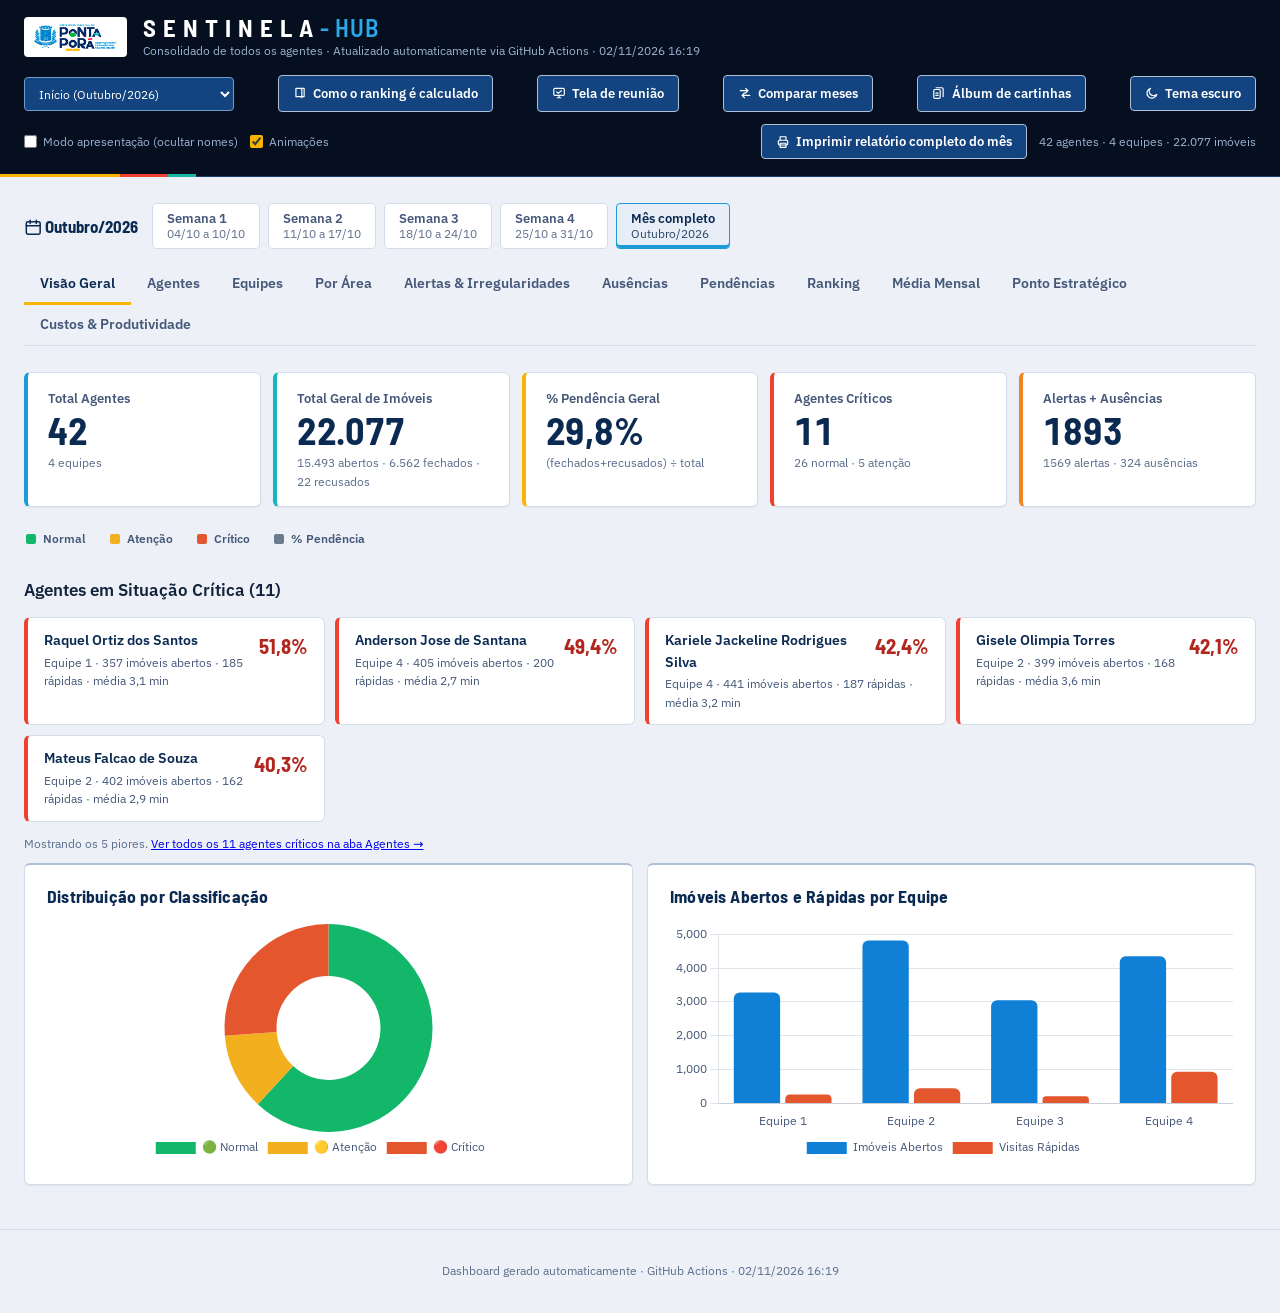
==== commit 3d7c21bb: "Atualiza coleta e dashboard automaticamente [skip ci]" ====
--- a/index.html
+++ b/index.html
@@ -468,9 +468,9 @@
 :root[data-theme="dark"] .ico-lua { display: none; }
 </style>
 </head>
-<body data-print-date="02/11/2026 13:10">
+<body data-print-date="02/11/2026 16:19">
 <svg xmlns="http://www.w3.org/2000/svg" width="0" height="0" style="position:absolute" aria-hidden="true" focusable="false"><symbol id="i-print" viewBox="0 0 24 24"><path d="M7 9V3h10v6"/><rect x="4" y="9" width="16" height="8" rx="2"/><path d="M7 14h10v7H7z"/></symbol><symbol id="i-book" viewBox="0 0 24 24"><path d="M5 4h7a3 3 0 0 1 3 3v13a2 2 0 0 0-2-2H5z"/><path d="M12 4h7v14h-4"/></symbol><symbol id="i-calendar" viewBox="0 0 24 24"><rect x="3" y="5" width="18" height="16" rx="2"/><path d="M3 10h18M8 3v4M16 3v4"/></symbol><symbol id="i-trend" viewBox="0 0 24 24"><path d="M3 17l6-6 4 4 8-8"/><path d="M15 7h6v6"/></symbol><symbol id="i-trophy" viewBox="0 0 24 24"><path d="M8 4h8v6a4 4 0 0 1-8 0z"/><path d="M8 6H4v2a3 3 0 0 0 4 2M16 6h4v2a3 3 0 0 1-4 2"/><path d="M12 14v4M8 21h8M10 18h4"/></symbol><symbol id="i-list" viewBox="0 0 24 24"><rect x="5" y="4" width="14" height="17" rx="2"/><path d="M9 4h6v3H9zM9 12h6M9 16h6"/></symbol><symbol id="i-warning" viewBox="0 0 24 24"><path d="M12 3l10 18H2z"/><path d="M12 10v5M12 18v.5"/></symbol><symbol id="i-receipt" viewBox="0 0 24 24"><path d="M6 3h12v18l-3-2-3 2-3-2-3 2z"/><path d="M9 8h6M9 12h6"/></symbol><symbol id="i-bot" viewBox="0 0 24 24"><rect x="5" y="8" width="14" height="11" rx="3"/><path d="M12 4v4M9.5 13.5h.01M14.5 13.5h.01"/></symbol><symbol id="i-chart" viewBox="0 0 24 24"><path d="M4 20V10M10 20V4M16 20v-8M22 20H2"/></symbol><symbol id="i-cone" viewBox="0 0 24 24"><path d="M3 20h18M7 20l3-14h4l3 14M8.5 14h7"/></symbol><symbol id="i-coin" viewBox="0 0 24 24"><circle cx="12" cy="12" r="9"/><path d="M12 7v10M9.5 9.5c0-1 1-1.6 2.5-1.6s2.5.6 2.5 1.6-1 1.4-2.5 1.7-2.5.7-2.5 1.8 1 1.6 2.5 1.6 2.5-.6 2.5-1.6"/></symbol><symbol id="i-pin" viewBox="0 0 24 24"><path d="M12 21s7-6.2 7-11a7 7 0 0 0-14 0c0 4.8 7 11 7 11z"/><circle cx="12" cy="10" r="2.5"/></symbol><symbol id="i-target" viewBox="0 0 24 24"><circle cx="12" cy="12" r="9"/><circle cx="12" cy="12" r="5"/><circle cx="12" cy="12" r="1"/></symbol><symbol id="i-sun" viewBox="0 0 24 24"><circle cx="12" cy="12" r="4"/><path d="M12 2v2M12 20v2M2 12h2M20 12h2M4.9 4.9l1.4 1.4M17.7 17.7l1.4 1.4M4.9 19.1l1.4-1.4M17.7 6.3l1.4-1.4"/></symbol><symbol id="i-moon" viewBox="0 0 24 24"><path d="M20 14.5A8.5 8.5 0 1 1 9.5 4a7 7 0 0 0 10.5 10.5z"/></symbol><symbol id="i-clock" viewBox="0 0 24 24"><circle cx="12" cy="12" r="9"/><path d="M12 7v5l3 2"/></symbol><symbol id="i-utensils" viewBox="0 0 24 24"><path d="M7 3v18M4 3v5a3 3 0 0 0 6 0V3M17 3c-2.5 2-3 5-2.5 9H17v9"/></symbol><symbol id="i-monitor" viewBox="0 0 24 24"><rect x="3" y="4" width="18" height="12" rx="2"/><path d="M8 21h8M12 16v5"/></symbol><symbol id="i-ban" viewBox="0 0 24 24"><circle cx="12" cy="12" r="9"/><path d="M5.6 5.6l12.8 12.8"/></symbol><symbol id="i-question" viewBox="0 0 24 24"><circle cx="12" cy="12" r="9"/><path d="M9.5 9.3a2.6 2.6 0 1 1 3.6 2.4c-.8.4-1.1.9-1.1 1.8M12 17h.01"/></symbol><symbol id="i-down" viewBox="0 0 24 24"><path d="M5 8h14l-7 9z"/></symbol><symbol id="i-home" viewBox="0 0 24 24"><path d="M4 11l8-7 8 7M6 10v10h12V10"/></symbol><symbol id="i-layers" viewBox="0 0 24 24"><path d="M12 3l9 5-9 5-9-5z"/><path d="M3 13l9 5 9-5"/></symbol><symbol id="i-close" viewBox="0 0 24 24"><path d="M6 6l12 12M18 6L6 18"/></symbol><symbol id="i-pencil" viewBox="0 0 24 24"><path d="M4 20l1-4L16 5l3 3L8 19z"/></symbol><symbol id="i-bulb" viewBox="0 0 24 24"><path d="M9 18h6M10 21h4M12 3a6 6 0 0 0-4 10.5c1 1 1 2 1 3.5h6c0-1.500 0-2.500 1-3.500A6 6 0 0 0 12 3z"/></symbol><symbol id="i-download" viewBox="0 0 24 24"><path d="M12 3v12M7 11l5 5 5-5M4 20h16"/></symbol><symbol id="i-table" viewBox="0 0 24 24"><rect x="3" y="4" width="18" height="16" rx="2"/><path d="M3 10h18M3 15h18M9 4v16"/></symbol><symbol id="i-play" viewBox="0 0 24 24"><path d="M8 5l11 7-11 7z"/></symbol><symbol id="i-pause" viewBox="0 0 24 24"><path d="M8 5v14M16 5v14"/></symbol><symbol id="i-expand" viewBox="0 0 24 24"><path d="M4 9V4h5M20 9V4h-5M4 15v5h5M20 15v5h-5"/></symbol><symbol id="i-screen" viewBox="0 0 24 24"><rect x="3" y="4" width="18" height="12" rx="2"/><path d="M9 20h6M12 16v4"/><path d="M8 10l2.500 2.500L16 8"/></symbol><symbol id="i-compare" viewBox="0 0 24 24"><path d="M4 8h13M13 4l4 4-4 4M20 16H7M11 12l-4 4 4 4"/></symbol><symbol id="i-arrow-up" viewBox="0 0 24 24"><path d="M12 19V5M6 11l6-6 6 6"/></symbol><symbol id="i-arrow-down" viewBox="0 0 24 24"><path d="M12 5v14M6 13l6 6 6-6"/></symbol><symbol id="i-minus" viewBox="0 0 24 24"><path d="M5 12h14"/></symbol><symbol id="i-timeline" viewBox="0 0 24 24"><path d="M12 3v18"/><circle cx="12" cy="7" r="2"/><circle cx="12" cy="17" r="2"/><path d="M14 7h6M4 17h6"/></symbol><symbol id="i-cards" viewBox="0 0 24 24"><rect x="3" y="6" width="11" height="15" rx="2"/><path d="M7 3h10a2 2 0 0 1 2 2v13"/><path d="M6.500 12h4M6.500 16h4"/></symbol><symbol id="i-share" viewBox="0 0 24 24"><circle cx="6" cy="12" r="2.500"/><circle cx="18" cy="6" r="2.500"/><circle cx="18" cy="18" r="2.500"/><path d="M8.200 10.800l7.600-3.600M8.200 13.200l7.600 3.600"/></symbol><symbol id="i-eye" viewBox="0 0 24 24"><path d="M2 12s4-7 10-7 10 7 10 7-4 7-10 7S2 12 2 12z"/><circle cx="12" cy="12" r="3"/></symbol></svg>
-<header> <div class="container"> <div class="header-brand"> <img src="assets/logo_ponta_pora.png" alt="Prefeitura Municipal de Ponta Porã"> <div> <h1>S E N T I N E L A <span>- HUB</span></h1> <div class="header-meta">Consolidado de todos os agentes · Atualizado automaticamente via GitHub Actions · 02/11/2026 13:10</div> </div> </div> <div class="header-actions"> <select class="period-select" onchange="if(this.value) window.location.href=this.value"> <option value="index.html" selected>Início (Outubro/2026)</option><option value="acumulado.html" >Acumulado (todas as semanas)</option><option value="historico/semanas_327-330.html" >Outubro/2026</option><option value="historico/semanas_322-326.html" >Setembro/2026</option><option value="historico/semanas_318-321.html" >Agosto/2026</option><option value="historico/semanas_313-317.html" >Julho/2026</option><option value="historico/semanas_309-312.html" >Junho/2026</option><option value="historico/semanas_305-308.html" >Maio/2026</option> </select> <a class="print-btn" href="transparencia.html" style="text-decoration:none"><svg class="ico" aria-hidden="true" focusable="false"><use href="#i-book"/></svg> Como o ranking é calculado</a> <a class="print-btn" href="projecao.html" style="text-decoration:none"><svg class="ico" aria-hidden="true" focusable="false"><use href="#i-screen"/></svg> Tela de reunião</a> <a class="print-btn" href="comparar.html" style="text-decoration:none"><svg class="ico" aria-hidden="true" focusable="false"><use href="#i-compare"/></svg> Comparar meses</a> <a class="print-btn" href="album.html" style="text-decoration:none"><svg class="ico" aria-hidden="true" focusable="false"><use href="#i-cards"/></svg> Álbum de cartinhas</a> <button type="button" class="print-btn" data-tema-btn title="Mudar para o tema escuro"><svg class="ico ico-lua" aria-hidden="true"><use href="#i-moon"/></svg><svg class="ico ico-sol" aria-hidden="true"><use href="#i-sun"/></svg> <span class="tema-txt">Tema escuro</span></button> <label class="presentation-toggle"> <input type="checkbox" id="togglePresentationMode"> Modo apresentação (ocultar nomes) </label> <label class="presentation-toggle"> <input type="checkbox" id="toggleAnimacoes" checked> Animações </label> <button type="button" class="print-btn print-full-btn" onclick="printFullReport()"><svg class="ico" aria-hidden="true" focusable="false"><use href="#i-print"/></svg> Imprimir relatório completo do mês</button> <div class="header-meta">42 agentes · 4 equipes · 22.077 imóveis</div> </div> </div>
+<header> <div class="container"> <div class="header-brand"> <img src="assets/logo_ponta_pora.png" alt="Prefeitura Municipal de Ponta Porã"> <div> <h1>S E N T I N E L A <span>- HUB</span></h1> <div class="header-meta">Consolidado de todos os agentes · Atualizado automaticamente via GitHub Actions · 02/11/2026 16:19</div> </div> </div> <div class="header-actions"> <select class="period-select" onchange="if(this.value) window.location.href=this.value"> <option value="index.html" selected>Início (Outubro/2026)</option><option value="acumulado.html" >Acumulado (todas as semanas)</option><option value="historico/semanas_327-330.html" >Outubro/2026</option><option value="historico/semanas_322-326.html" >Setembro/2026</option><option value="historico/semanas_318-321.html" >Agosto/2026</option><option value="historico/semanas_313-317.html" >Julho/2026</option><option value="historico/semanas_309-312.html" >Junho/2026</option><option value="historico/semanas_305-308.html" >Maio/2026</option> </select> <a class="print-btn" href="transparencia.html" style="text-decoration:none"><svg class="ico" aria-hidden="true" focusable="false"><use href="#i-book"/></svg> Como o ranking é calculado</a> <a class="print-btn" href="projecao.html" style="text-decoration:none"><svg class="ico" aria-hidden="true" focusable="false"><use href="#i-screen"/></svg> Tela de reunião</a> <a class="print-btn" href="comparar.html" style="text-decoration:none"><svg class="ico" aria-hidden="true" focusable="false"><use href="#i-compare"/></svg> Comparar meses</a> <a class="print-btn" href="album.html" style="text-decoration:none"><svg class="ico" aria-hidden="true" focusable="false"><use href="#i-cards"/></svg> Álbum de cartinhas</a> <button type="button" class="print-btn" data-tema-btn title="Mudar para o tema escuro"><svg class="ico ico-lua" aria-hidden="true"><use href="#i-moon"/></svg><svg class="ico ico-sol" aria-hidden="true"><use href="#i-sun"/></svg> <span class="tema-txt">Tema escuro</span></button> <label class="presentation-toggle"> <input type="checkbox" id="togglePresentationMode"> Modo apresentação (ocultar nomes) </label> <label class="presentation-toggle"> <input type="checkbox" id="toggleAnimacoes" checked> Animações </label> <button type="button" class="print-btn print-full-btn" onclick="printFullReport()"><svg class="ico" aria-hidden="true" focusable="false"><use href="#i-print"/></svg> Imprimir relatório completo do mês</button> <div class="header-meta">42 agentes · 4 equipes · 22.077 imóveis</div> </div> </div>
 </header> <div class="container"> <nav class="week-nav" aria-label="Semanas de Outubro/2026"> <span class="week-nav-titulo"><svg class="ico" aria-hidden="true" focusable="false"><use href="#i-calendar"/></svg> Outubro/2026</span> <a class="week-chip" href="historico/semana_327.html"><b>Semana 1</b><small>04/10 a 10/10</small></a><a class="week-chip" href="historico/semana_328.html"><b>Semana 2</b><small>11/10 a 17/10</small></a><a class="week-chip" href="historico/semana_329.html"><b>Semana 3</b><small>18/10 a 24/10</small></a><a class="week-chip" href="historico/semana_330.html"><b>Semana 4</b><small>25/10 a 31/10</small></a><a class="week-chip ativa" href="index.html" aria-current="page"><b>Mês completo</b><small>Outubro/2026</small></a> </nav> <div class="nav-tabs"> <button class="nav-tab active" data-section="visao-geral">Visão Geral</button> <button class="nav-tab" data-section="agentes">Agentes</button> <button class="nav-tab" data-section="equipes">Equipes</button> <button class="nav-tab" data-section="areas">Por Área</button> <button class="nav-tab" data-section="alertas">Alertas & Irregularidades</button> <button class="nav-tab" data-section="ausencias">Ausências</button> <button class="nav-tab" data-section="pendencias">Pendências</button> <button class="nav-tab" data-section="ranking">Ranking</button> <button class="nav-tab" data-section="media-mensal">Média Mensal</button> <button class="nav-tab" data-section="ponto-estrategico">Ponto Estratégico</button> <button class="nav-tab" data-section="custos">Custos & Produtividade</button> </div> <div class="section active" id="visao-geral"> <div class="kpi-grid"> <div class="kpi blue"><div class="kpi-label">Total Agentes</div><div class="kpi-value">42</div><div class="kpi-sub">4 equipes</div></div> <div class="kpi cyan"><div class="kpi-label">Total Geral de Imóveis</div><div class="kpi-value">22.077</div><div class="kpi-sub">15.493 abertos · 6.562 fechados · 22 recusados</div></div> <div class="kpi yellow"><div class="kpi-label">% Pendência Geral</div><div class="kpi-value">29,8%</div><div class="kpi-sub">(fechados+recusados) ÷ total</div></div> <div class="kpi red"><div class="kpi-label">Agentes Críticos</div><div class="kpi-value">11</div><div class="kpi-sub">26 normal · 5 atenção</div></div> <div class="kpi orange"><div class="kpi-label">Alertas + Ausências</div><div class="kpi-value">1893</div><div class="kpi-sub">1569 alertas · 324 ausências</div></div> </div> <div class="hover-legend"> <span class="legend-chip"><span class="legend-square" style="background:#12B76A"></span>Normal <span class="legend-tip">🟢 NORMAL = até 10% de visitas rápidas</span></span> <span class="legend-chip"><span class="legend-square" style="background:#F2B01E"></span>Atenção <span class="legend-tip">🟡 ATENÇÃO = 11% a 20% de visitas rápidas</span></span> <span class="legend-chip"><span class="legend-square" style="background:#E4572E"></span>Crítico <span class="legend-tip">🔴 CRÍTICO = acima de 20% de visitas rápidas</span></span> <span class="legend-chip"><span class="legend-square" style="background:#6B7A8F"></span>% Pendência <span class="legend-tip">% Pendência = (Imóveis Fechados + Recusados) ÷ Total Geral</span></span> </div> <h3 style="margin-bottom:14px;font-size:1.05rem;">Agentes em Situação Crítica (11)</h3> <div class="criticos-list"> <div class="critico-item"> <span class="ci-pct">51,8%</span> <div class="ci-name">Raquel Ortiz dos Santos</div> <div class="ci-meta">Equipe 1 · 357 imóveis abertos · 185 rápidas · média 3,1 min</div> </div> <div class="critico-item"> <span class="ci-pct">49,4%</span> <div class="ci-name">Anderson Jose de Santana</div> <div class="ci-meta">Equipe 4 · 405 imóveis abertos · 200 rápidas · média 2,7 min</div> </div> <div class="critico-item"> <span class="ci-pct">42,4%</span> <div class="ci-name">Kariele Jackeline Rodrigues Silva</div> <div class="ci-meta">Equipe 4 · 441 imóveis abertos · 187 rápidas · média 3,2 min</div> </div> <div class="critico-item"> <span class="ci-pct">42,1%</span> <div class="ci-name">Gisele Olimpia Torres</div> <div class="ci-meta">Equipe 2 · 399 imóveis abertos · 168 rápidas · média 3,6 min</div> </div> <div class="critico-item"> <span class="ci-pct">40,3%</span> <div class="ci-name">Mateus Falcao de Souza</div> <div class="ci-meta">Equipe 2 · 402 imóveis abertos · 162 rápidas · média 2,9 min</div> </div> </div> <p class="table-hint">Mostrando os 5 piores. <a href="#" onclick="goToSection('agentes');return false;">Ver todos os 11 agentes críticos na aba Agentes →</a></p> <div class="charts-grid"> <div class="chart-card"> <h3>Distribuição por Classificação</h3> <div class="chart-wrap"><canvas id="chartClass"></canvas></div> </div> <div class="chart-card"> <h3>Imóveis Abertos e Rápidas por Equipe</h3> <div class="chart-wrap"><canvas id="chartTeam"></canvas></div> </div> </div>
 </div> <div class="section" id="agentes"> <div class="chart-card"> <h3>% de Visitas Rápidas por Agente</h3> <div class="chart-wrap tall"><canvas id="chartPct"></canvas></div> <p class="chart-note"><strong>Metodologia:</strong> % Rápidas = (visitas rápidas ÷ Imóveis Abertos do agente) × 100, ordenado do maior para o menor. A cor da barra segue a mesma faixa de classificação (verde/amarelo/vermelho).</p>
 </div> <div class="table-section" style="margin-top:20px;"> <h3><svg class="ico" aria-hidden="true" focusable="false"><use href="#i-list"/></svg> Resumo Completo por Agente</h3> <p class="table-hint">Clique no cabeçalho de qualquer coluna para ordenar (clique de novo para inverter). Use o filtro de semana pra ver os números de uma semana específica em vez do período inteiro.</p> <div class="filters"> <select id="filterEquipe"><option value="">Todas as equipes</option><option>Equipe 1</option><option>Equipe 2</option><option>Equipe 3</option><option>Equipe 4</option></select> <select id="filterClass"><option value="">Todas as classificações</option><option value="NORMAL">🟢 Normal</option><option value="ATENÇÃO">🟡 Atenção</option><option value="CRÍTICO">🔴 Crítico</option></select> <input type="text" id="filterName" placeholder="Buscar agente..."> <select id="filterSemana" title="Filtrar por semana específica (em vez do período inteiro)"> <option value="todas">Todo o período</option> <option value="40">Semana 40/2026 (04/10 a 10/10)</option><option value="41">Semana 41/2026 (11/10 a 17/10)</option><option value="42">Semana 42/2026 (18/10 a 24/10)</option><option value="43">Semana 43/2026 (25/10 a 31/10)</option> </select> </div> <div class="table-wrap"> <table class="data-table sortable" id="tableAgentes"> <thead><tr> <th class="sticky-col">Agente</th><th>Equipe</th><th>Classificação</th><th>Imóveis Abertos</th><th>Dias Trab.</th><th>Visitas/Dia</th><th>Média (min)</th><th>Mediana</th><th>Rápidas</th><th>% Rápidas</th><th>Longas</th><th>Negativas</th><th>Dias c/ Meta</th><th>Duplicadas</th><th>Seq. Suspeita</th><th>No Almoço</th><th>Fora Exped.</th><th>Fechados</th><th>Recusados</th><th>Total Geral</th><th>% Pendência</th><th>Horas Trab/Dia</th><th>Horas Trab/Sem</th><th>Horas Úteis/Dia</th><th>Custo Hora Útil</th><th>Média Início Manhã</th><th>Média Fim Manhã</th><th>Média Início Tarde</th><th>Média Fim Tarde</th> </tr></thead> <tbody> <tr class="" data-equipe="Equipe 1" data-class="🟢 NORMAL" data-semana="todas"> <td class="sticky-col agent-name">Adriana de Jesus Saraiva</td> <td>Equipe 1</td> <td><span class="badge badge-normal">🟢 NORMAL</span></td> <td class="num">398</td> <td class="num">14</td> <td class="num">28,4</td> <td class="num">4,9</td> <td class="num">5</td> <td class="num">7</td> <td class="num pct">1,8%</td> <td class="num">0</td> <td class="num">0</td> <td class="num">10</td> <td class="num">0</td> <td class="num">2</td> <td class="num">8</td> <td class="num">12</td> <td class="num">135</td> <td class="num">0</td> <td class="num">533</td> <td class="num pct">25,3%</td> <td class="num">5,3</td> <td class="num">18,5</td> <td class="num">2,3</td> <td>R$ 95,27</td> <td>07:40</td> <td>09:22</td> <td>13:22</td> <td>15:08</td> </tr> <tr class="" data-equipe="Equipe 1" data-class="🟢 NORMAL" data-semana="todas"> <td class="sticky-col agent-name">Ana Gabriela Silva Garcete</td> <td>Equipe 1</td> <td><span class="badge badge-normal">🟢 NORMAL</span></td> <td class="num">375</td> <td class="num">11</td> <td class="num">34,1</td> <td class="num">5,5</td> <td class="num">4</td> <td class="num">1</td> <td class="num pct">0,3%</td> <td class="num">3</td> <td class="num">0</td> <td class="num">9</td> <td class="num">0</td> <td class="num">0</td> <td class="num">1</td> <td class="num">4</td> <td class="num">120</td> <td class="num">0</td> <td class="num">495</td> <td class="num pct">24,2%</td> <td class="num">5,5</td> <td class="num">15,1</td> <td class="num">3,1</td> <td>R$ 70,51</td> <td>08:28</td> <td>10:45</td> <td>14:17</td> <td>16:12</td> </tr> <tr class="" data-equipe="Equipe 1" data-class="🟢 NORMAL" data-semana="todas"> <td class="sticky-col agent-name">Carlos Alberto Albiero</td> <td>Equipe 1</td> <td><span class="badge badge-normal">🟢 NORMAL</span></td> <td class="num">527</td> <td class="num">16</td> <td class="num">32,9</td> <td class="num">6,1</td> <td class="num">6</td> <td class="num">2</td> <td class="num pct">0,4%</td> <td class="num">0</td> <td class="num">0</td> <td class="num">11</td> <td class="num">0</td> <td class="num">0</td> <td class="num">4</td> <td class="num">11</td> <td class="num">38</td> <td class="num">6</td> <td class="num">571</td> <td class="num pct">7,7%</td> <td class="num">5,3</td> <td class="num">21,2</td> <td class="num">3,4</td> <td>R$ 65,58</td> <td>08:05</td> <td>10:33</td> <td>13:55</td> <td>16:24</td> </tr> <tr class="" data-equipe="Equipe 1" data-class="🟢 NORMAL" data-semana="todas"> <td class="sticky-col agent-name">Cris Milene Cardenas da Silva</td> <td>Equipe 1</td> <td><span class="badge badge-normal">🟢 NORMAL</span></td> <td class="num">371</td> <td class="num">15</td> <td class="num">24,7</td> <td class="num">5,9</td> <td class="num">5</td> <td class="num">2</td> <td class="num pct">0,5%</td> <td class="num">2</td> <td class="num">0</td> <td class="num">10</td> <td class="num">0</td> <td class="num">0</td> <td class="num">15</td> <td class="num">19</td> <td class="num">232</td> <td class="num">0</td> <td class="num">603</td> <td class="num pct">38,5%</td> <td class="num">5,1</td> <td class="num">19,0</td> <td class="num">2,4</td> <td>R$ 91,13</td> <td>08:33</td> <td>10:31</td> <td>14:13</td> <td>16:12</td> </tr> <tr class="" data-equipe="Equipe 1" data-class="🟢 NORMAL" data-semana="todas"> <td class="sticky-col agent-name">Evelyn Santana Santos Oliveira</td> <td>Equipe 1</td> <td><span class="badge badge-normal">🟢 NORMAL</span></td> <td class="num">263</td> <td class="num">15</td> <td class="num">17,5</td> <td class="num">6,0</td> <td class="num">5</td> <td class="num">24</td> <td class="num pct">9,1%</td> <td class="num">0</td> <td class="num">0</td> <td class="num">6</td> <td class="num">0</td> <td class="num">0</td> <td class="num">3</td> <td class="num">6</td> <td class="num">141</td> <td class="num">0</td> <td class="num">404</td> <td class="num pct">34,9%</td> <td class="num">4,3</td> <td class="num">16,2</td> <td class="num">1,7</td> <td>R$ 127,20</td> <td>08:44</td> <td>10:32</td> <td>15:03</td> <td>16:33</td> </tr> <tr class="" data-equipe="Equipe 1" data-class="🟢 NORMAL" data-semana="todas"> <td class="sticky-col agent-name">Gabriel Alan de Oliveira Martins</td> <td>Equipe 1</td> <td><span class="badge badge-normal">🟢 NORMAL</span></td> <td class="num">223</td> <td class="num">12</td> <td class="num">18,6</td> <td class="num">5,6</td> <td class="num">5</td> <td class="num">2</td> <td class="num pct">0,9%</td> <td class="num">0</td> <td class="num">0</td> <td class="num">7</td> <td class="num">0</td> <td class="num">0</td> <td class="num">16</td> <td class="num">22</td> <td class="num">180</td> <td class="num">0</td> <td class="num">403</td> <td class="num pct">44,7%</td> <td class="num">4,0</td> <td class="num">11,8</td> <td class="num">1,7</td> <td>R$ 126,92</td> <td>09:25</td> <td>10:59</td> <td>15:28</td> <td>16:46</td> </tr> <tr class="row-critico" data-equipe="Equipe 1" data-class="🔴 CRÍTICO" data-semana="todas"> <td class="sticky-col agent-name">Raquel Ortiz dos Santos</td> <td>Equipe 1</td> <td><span class="badge badge-critico">🔴 CRÍTICO</span></td> <td class="num">357</td> <td class="num">15</td> <td class="num">23,8</td> <td class="num">3,1</td> <td class="num">2</td> <td class="num">185</td> <td class="num pct">51,8%</td> <td class="num">0</td> <td class="num">0</td> <td class="num">9</td> <td class="num">0</td> <td class="num">0</td> <td class="num">17</td> <td class="num">55</td> <td class="num">319</td> <td class="num">1</td> <td class="num">677</td> <td class="num pct">47,3%</td> <td class="num">4,2</td> <td class="num">15,9</td> <td class="num">1,2</td> <td>R$ 177,94</td> <td>08:37</td> <td>10:12</td> <td>13:35</td> <td>15:19</td> </tr> <tr class="" data-equipe="Equipe 1" data-class="🟢 NORMAL" data-semana="todas"> <td class="sticky-col agent-name">Rozentina Matos de Oliveira</td> <td>Equipe 1</td> <td><span class="badge badge-normal">🟢 NORMAL</span></td> <td class="num">390</td> <td class="num">13</td> <td class="num">30,0</td> <td class="num">5,0</td> <td class="num">4</td> <td class="num">1</td> <td class="num pct">0,3%</td> <td class="num">0</td> <td class="num">0</td> <td class="num">8</td> <td class="num">0</td> <td class="num">0</td> <td class="num">5</td> <td class="num">23</td> <td class="num">225</td> <td class="num">0</td> <td class="num">615</td> <td class="num pct">36,6%</td> <td class="num">5,4</td> <td class="num">17,7</td> <td class="num">2,5</td> <td>R$ 87,56</td> <td>07:20</td> <td>09:30</td> <td>13:30</td> <td>15:19</td> </tr> <tr class="row-atencao" data-equipe="Equipe 1" data-class="🟡 ATENÇÃO" data-semana="todas"> <td class="sticky-col agent-name">Wagner Tarlei Gomes</td> <td>Equipe 1</td> <td><span class="badge badge-atencao">🟡 ATENÇÃO</span></td> <td class="num">378</td> <td class="num">13</td> <td class="num">29,1</td> <td class="num">4,5</td> <td class="num">4</td> <td class="num">42</td> <td class="num pct">11,1%</td> <td class="num">0</td> <td class="num">0</td> <td class="num">10</td> <td class="num">0</td> <td class="num">0</td> <td class="num">7</td> <td class="num">10</td> <td class="num">50</td> <td class="num">0</td> <td class="num">428</td> <td class="num pct">11,7%</td> <td class="num">4,1</td> <td class="num">13,3</td> <td class="num">2,2</td> <td>R$ 101,24</td> <td>08:59</td> <td>10:38</td> <td>14:03</td> <td>15:53</td> </tr> <tr class="" data-equipe="Equipe 2" data-class="🟢 NORMAL" data-semana="todas"> <td class="sticky-col agent-name">Bianca Afonso Narbaez</td> <td>Equipe 2</td> <td><span class="badge badge-normal">🟢 NORMAL</span></td> <td class="num">403</td> <td class="num">10</td> <td class="num">40,3</td> <td class="num">5,5</td> <td class="num">5</td> <td class="num">10</td> <td class="num pct">2,5%</td> <td class="num">0</td> <td class="num">0</td> <td class="num">8</td> <td class="num">0</td> <td class="num">0</td> <td class="num">41</td> <td class="num">57</td> <td class="num">86</td> <td class="num">0</td> <td class="num">489</td> <td class="num pct">17,6%</td> <td class="num">5,9</td> <td class="num">14,9</td> <td class="num">3,7</td> <td>R$ 59,37</td> <td>08:32</td> <td>11:02</td> <td>14:18</td> <td>16:26</td> </tr> <tr class="" data-equipe="Equipe 2" data-class="🟢 NORMAL" data-semana="todas"> <td class="sticky-col agent-name">Brauher Luiz Alvarenga Gonzalez</td> <td>Equipe 2</td> <td><span class="badge badge-normal">🟢 NORMAL</span></td> <td class="num">434</td> <td class="num">11</td> <td class="num">39,5</td> <td class="num">4,3</td> <td class="num">4</td> <td class="num">4</td> <td class="num pct">0,9%</td> <td class="num">0</td> <td class="num">0</td> <td class="num">9</td> <td class="num">0</td> <td class="num">0</td> <td class="num">3</td> <td class="num">8</td> <td class="num">244</td> <td class="num">0</td> <td class="num">678</td> <td class="num pct">36,0%</td> <td class="num">4,8</td> <td class="num">13,3</td> <td class="num">2,8</td> <td>R$ 78,90</td> <td>08:53</td> <td>10:43</td> <td>13:28</td> <td>15:31</td> </tr> <tr class="row-atencao" data-equipe="Equipe 2" data-class="🟡 ATENÇÃO" data-semana="todas"> <td class="sticky-col agent-name">Cicero Isrrael Sanabria</td> <td>Equipe 2</td> <td><span class="badge badge-atencao">🟡 ATENÇÃO</span></td> <td class="num">451</td> <td class="num">15</td> <td class="num">30,1</td> <td class="num">8,1</td> <td class="num">7</td> <td class="num">56</td> <td class="num pct">12,4%</td> <td class="num">0</td> <td class="num">0</td> <td class="num">11</td> <td class="num">0</td> <td class="num">0</td> <td class="num">16</td> <td class="num">36</td> <td class="num">141</td> <td class="num">1</td> <td class="num">593</td> <td class="num pct">23,9%</td> <td class="num">6,5</td> <td class="num">24,2</td> <td class="num">4,0</td> <td>R$ 54,73</td> <td>08:08</td> <td>10:50</td> <td>13:36</td> <td>16:36</td> </tr> <tr class="" data-equipe="Equipe 2" data-class="🟢 NORMAL" data-semana="todas"> <td class="sticky-col agent-name">Fabiana de Figueredo Vieira</td> <td>Equipe 2</td> <td><span class="badge badge-normal">🟢 NORMAL</span></td> <td class="num">414</td> <td class="num">14</td> <td class="num">29,6</td> <td class="num">5,1</td> <td class="num">4</td> <td class="num">9</td> <td class="num pct">2,2%</td> <td class="num">0</td> <td class="num">0</td> <td class="num">11</td> <td class="num">0</td> <td class="num">0</td> <td class="num">0</td> <td class="num">5</td> <td class="num">83</td> <td class="num">0</td> <td class="num">497</td> <td class="num pct">16,7%</td> <td class="num">5,5</td> <td class="num">19,1</td> <td class="num">2,5</td> <td>R$ 88,67</td> <td>08:53</td> <td>10:30</td> <td>14:12</td> <td>16:10</td> </tr> <tr class="" data-equipe="Equipe 2" data-class="🟢 NORMAL" data-semana="todas"> <td class="sticky-col agent-name">Gilmar Bitencourt Luiz</td> <td>Equipe 2</td> <td><span class="badge badge-normal">🟢 NORMAL</span></td> <td class="num">469</td> <td class="num">14</td> <td class="num">33,5</td> <td class="num">7,7</td> <td class="num">7</td> <td class="num">1</td> <td class="num pct">0,2%</td> <td class="num">1</td> <td class="num">0</td> <td class="num">13</td> <td class="num">0</td> <td class="num">0</td> <td class="num">6</td> <td class="num">13</td> <td class="num">128</td> <td class="num">0</td> <td class="num">597</td> <td class="num pct">21,4%</td> <td class="num">6,0</td> <td class="num">21,2</td> <td class="num">4,3</td> <td>R$ 51,75</td> <td>08:21</td> <td>11:04</td> <td>13:17</td> <td>16:36</td> </tr> <tr class="row-critico" data-equipe="Equipe 2" data-class="🔴 CRÍTICO" data-semana="todas"> <td class="sticky-col agent-name">Gisele Olimpia Torres</td> <td>Equipe 2</td> <td><span class="badge badge-critico">🔴 CRÍTICO</span></td> <td class="num">399</td> <td class="num">13</td> <td class="num">30,7</td> <td class="num">3,6</td> <td class="num">3</td> <td class="num">168</td> <td class="num pct">42,1%</td> <td class="num">0</td> <td class="num">0</td> <td class="num">9</td> <td class="num">0</td> <td class="num">0</td> <td class="num">33</td> <td class="num">37</td> <td class="num">147</td> <td class="num">0</td> <td class="num">546</td> <td class="num pct">26,9%</td> <td class="num">5,1</td> <td class="num">16,6</td> <td class="num">1,9</td> <td>R$ 118,91</td> <td>09:11</td> <td>10:37</td> <td>13:57</td> <td>16:18</td> </tr> <tr class="row-critico" data-equipe="Equipe 2" data-class="🔴 CRÍTICO" data-semana="todas"> <td class="sticky-col agent-name">Mateus Falcao de Souza</td> <td>Equipe 2</td> <td><span class="badge badge-critico">🔴 CRÍTICO</span></td> <td class="num">402</td> <td class="num">14</td> <td class="num">28,7</td> <td class="num">2,9</td> <td class="num">3</td> <td class="num">162</td> <td class="num pct">40,3%</td> <td class="num">0</td> <td class="num">0</td> <td class="num">10</td> <td class="num">0</td> <td class="num">2</td> <td class="num">0</td> <td class="num">0</td> <td class="num">144</td> <td class="num">1</td> <td class="num">547</td> <td class="num pct">26,5%</td> <td class="num">3,9</td> <td class="num">13,6</td> <td class="num">1,4</td> <td>R$ 160,48</td> <td>08:42</td> <td>09:50</td> <td>14:33</td> <td>15:45</td> </tr> <tr class="" data-equipe="Equipe 2" data-class="🟢 NORMAL" data-semana="todas"> <td class="sticky-col agent-name">Suely Aguiar Alves Luiz</td> <td>Equipe 2</td> <td><span class="badge badge-normal">🟢 NORMAL</span></td> <td class="num">415</td> <td class="num">15</td> <td class="num">27,7</td> <td class="num">9,9</td> <td class="num">10</td> <td class="num">0</td> <td class="num pct">0,0%</td> <td class="num">0</td> <td class="num">0</td> <td class="num">11</td> <td class="num">0</td> <td class="num">0</td> <td class="num">12</td> <td class="num">18</td> <td class="num">78</td> <td class="num">0</td> <td class="num">493</td> <td class="num pct">15,8%</td> <td class="num">6,3</td> <td class="num">23,5</td> <td class="num">4,5</td> <td>R$ 48,62</td> <td>08:19</td> <td>10:56</td> <td>13:48</td> <td>16:36</td> </tr> <tr class="" data-equipe="Equipe 2" data-class="🟢 NORMAL" data-semana="todas"> <td class="sticky-col agent-name">Tania Maria Montania</td> <td>Equipe 2</td> <td><span class="badge badge-normal">🟢 NORMAL</span></td> <td class="num">471</td> <td class="num">12</td> <td class="num">39,2</td> <td class="num">5,2</td> <td class="num">5</td> <td class="num">3</td> <td class="num pct">0,6%</td> <td class="num">0</td> <td class="num">1</td> <td class="num">10</td> <td class="num">0</td> <td class="num">10</td> <td class="num">17</td> <td class="num">78</td> <td class="num">90</td> <td class="num">0</td> <td class="num">561</td> <td class="num pct">16,0%</td> <td class="num">5,7</td> <td class="num">17,1</td> <td class="num">3,4</td> <td>R$ 65,52</td> <td>08:37</td> <td>10:57</td> <td>13:41</td> <td>16:47</td> </tr> <tr class="row-critico" data-equipe="Equipe 2" data-class="🔴 CRÍTICO" data-semana="todas"> <td class="sticky-col agent-name">Teonilda Florentino Vieira</td> <td>Equipe 2</td> <td><span class="badge badge-critico">🔴 CRÍTICO</span></td> <td class="num">120</td> <td class="num">5</td> <td class="num">24,0</td> <td class="num">3,7</td> <td class="num">4</td> <td class="num">36</td> <td class="num pct">30,0%</td> <td class="num">0</td> <td class="num">0</td> <td class="num">4</td> <td class="num">0</td> <td class="num">0</td> <td class="num">0</td> <td class="num">0</td> <td class="num">94</td> <td class="num">0</td> <td class="num">214</td> <td class="num pct">43,9%</td> <td class="num">3,1</td> <td class="num">5,2</td> <td class="num">1,5</td> <td>R$ 149,02</td> <td>09:21</td> <td>10:35</td> <td>14:15</td> <td>16:01</td> </tr> <tr class="" data-equipe="Equipe 2" data-class="🟢 NORMAL" data-semana="todas"> <td class="sticky-col agent-name">Wesley de Souza Leal</td> <td>Equipe 2</td> <td><span class="badge badge-normal">🟢 NORMAL</span></td> <td class="num">416</td> <td class="num">13</td> <td class="num">32,0</td> <td class="num">5,5</td> <td class="num">5</td> <td class="num">3</td> <td class="num pct">0,7%</td> <td class="num">0</td> <td class="num">0</td> <td class="num">10</td> <td class="num">0</td> <td class="num">0</td> <td class="num">5</td> <td class="num">27</td> <td class="num">102</td> <td class="num">0</td> <td class="num">518</td> <td class="num pct">19,7%</td> <td class="num">5,4</td> <td class="num">17,4</td> <td class="num">2,9</td> <td>R$ 75,32</td> <td>08:37</td> <td>10:11</td> <td>13:53</td> <td>16:08</td> </tr> <tr class="" data-equipe="Equipe 2" data-class="🟢 NORMAL" data-semana="todas"> <td class="sticky-col agent-name">William Anderson Chamorro Tavares</td> <td>Equipe 2</td> <td><span class="badge badge-normal">🟢 NORMAL</span></td> <td class="num">421</td> <td class="num">16</td> <td class="num">26,3</td> <td class="num">8,3</td> <td class="num">8</td> <td class="num">0</td> <td class="num pct">0,0%</td> <td class="num">0</td> <td class="num">0</td> <td class="num">12</td> <td class="num">0</td> <td class="num">0</td> <td class="num">16</td> <td class="num">22</td> <td class="num">202</td> <td class="num">0</td> <td class="num">623</td> <td class="num pct">32,4%</td> <td class="num">5,4</td> <td class="num">21,4</td> <td class="num">3,6</td> <td>R$ 60,63</td> <td>08:45</td> <td>10:46</td> <td>13:58</td> <td>16:18</td> </tr> <tr class="" data-equipe="Equipe 3" data-class="🟢 NORMAL" data-semana="todas"> <td class="sticky-col agent-name">Alana Amanda Fernandes Ovelar</td> <td>Equipe 3</td> <td><span class="badge badge-normal">🟢 NORMAL</span></td> <td class="num">30</td> <td class="num">1</td> <td class="num">30,0</td> <td class="num">5,8</td> <td class="num">5</td> <td class="num">0</td> <td class="num pct">0,0%</td> <td class="num">0</td> <td class="num">0</td> <td class="num">1</td> <td class="num">0</td> <td class="num">0</td> <td class="num">0</td> <td class="num">0</td> <td class="num">21</td> <td class="num">0</td> <td class="num">51</td> <td class="num pct">41,2%</td> <td class="num">5,8</td> <td class="num">5,8</td> <td class="num">2,9</td> <td>R$ 76,22</td> <td>07:52</td> <td>09:25</td> <td>13:33</td> <td>15:10</td> </tr> <tr class="" data-equipe="Equipe 3" data-class="🟢 NORMAL" data-semana="todas"> <td class="sticky-col agent-name">Claine Luisa Figueiredo Torraca</td> <td>Equipe 3</td> <td><span class="badge badge-normal">🟢 NORMAL</span></td> <td class="num">402</td> <td class="num">13</td> <td class="num">30,9</td> <td class="num">5,3</td> <td class="num">5</td> <td class="num">6</td> <td class="num pct">1,5%</td> <td class="num">0</td> <td class="num">0</td> <td class="num">10</td> <td class="num">6</td> <td class="num">6</td> <td class="num">42</td> <td class="num">55</td> <td class="num">362</td> <td class="num">1</td> <td class="num">765</td> <td class="num pct">47,5%</td> <td class="num">5,0</td> <td class="num">16,4</td> <td class="num">2,7</td> <td>R$ 81,25</td> <td>08:47</td> <td>10:52</td> <td>13:56</td> <td>16:11</td> </tr> <tr class="row-critico" data-equipe="Equipe 3" data-class="🔴 CRÍTICO" data-semana="todas"> <td class="sticky-col agent-name">Emidio Rainer Vilhalba</td> <td>Equipe 3</td> <td><span class="badge badge-critico">🔴 CRÍTICO</span></td> <td class="num">407</td> <td class="num">14</td> <td class="num">29,1</td> <td class="num">3,7</td> <td class="num">3</td> <td class="num">103</td> <td class="num pct">25,3%</td> <td class="num">0</td> <td class="num">0</td> <td class="num">10</td> <td class="num">0</td> <td class="num">2</td> <td class="num">31</td> <td class="num">41</td> <td class="num">178</td> <td class="num">5</td> <td class="num">590</td> <td class="num pct">31,0%</td> <td class="num">4,9</td> <td class="num">17,3</td> <td class="num">1,8</td> <td>R$ 124,20</td> <td>08:35</td> <td>10:18</td> <td>13:54</td> <td>16:11</td> </tr> <tr class="" data-equipe="Equipe 3" data-class="🟢 NORMAL" data-semana="todas"> <td class="sticky-col agent-name">Geancarlos Ferreira Barrios</td> <td>Equipe 3</td> <td><span class="badge badge-normal">🟢 NORMAL</span></td> <td class="num">411</td> <td class="num">14</td> <td class="num">29,4</td> <td class="num">6,2</td> <td class="num">6</td> <td class="num">0</td> <td class="num pct">0,0%</td> <td class="num">0</td> <td class="num">0</td> <td class="num">12</td> <td class="num">0</td> <td class="num">0</td> <td class="num">0</td> <td class="num">0</td> <td class="num">222</td> <td class="num">0</td> <td class="num">633</td> <td class="num pct">35,1%</td> <td class="num">5,7</td> <td class="num">20,0</td> <td class="num">3,0</td> <td>R$ 72,36</td> <td>08:22</td> <td>10:27</td> <td>14:08</td> <td>16:12</td> </tr> <tr class="" data-equipe="Equipe 3" data-class="🟢 NORMAL" data-semana="todas"> <td class="sticky-col agent-name">Marco Antonio Ayala de Matos Freitas</td> <td>Equipe 3</td> <td><span class="badge badge-normal">🟢 NORMAL</span></td> <td class="num">318</td> <td class="num">11</td> <td class="num">28,9</td> <td class="num">4,8</td> <td class="num">5</td> <td class="num">4</td> <td class="num pct">1,3%</td> <td class="num">0</td> <td class="num">0</td> <td class="num">7</td> <td class="num">0</td> <td class="num">0</td> <td class="num">22</td> <td class="num">29</td> <td class="num">266</td> <td class="num">0</td> <td class="num">584</td> <td class="num pct">45,5%</td> <td class="num">4,3</td> <td class="num">11,9</td> <td class="num">2,3</td> <td>R$ 94,67</td> <td>08:49</td> <td>10:21</td> <td>13:57</td> <td>16:14</td> </tr> <tr class="row-critico" data-equipe="Equipe 3" data-class="🔴 CRÍTICO" data-semana="todas"> <td class="sticky-col agent-name">Miglidiane Maciel Ajala</td> <td>Equipe 3</td> <td><span class="badge badge-critico">🔴 CRÍTICO</span></td> <td class="num">408</td> <td class="num">12</td> <td class="num">34,0</td> <td class="num">4,5</td> <td class="num">4</td> <td class="num">105</td> <td class="num pct">25,7%</td> <td class="num">0</td> <td class="num">0</td> <td class="num">10</td> <td class="num">0</td> <td class="num">0</td> <td class="num">4</td> <td class="num">18</td> <td class="num">51</td> <td class="num">0</td> <td class="num">459</td> <td class="num pct">11,1%</td> <td class="num">4,4</td> <td class="num">13,2</td> <td class="num">2,5</td> <td>R$ 87,49</td> <td>07:51</td> <td>10:08</td> <td>13:20</td> <td>14:56</td> </tr> <tr class="" data-equipe="Equipe 3" data-class="🟢 NORMAL" data-semana="todas"> <td class="sticky-col agent-name">Naime Cristina Freitas</td> <td>Equipe 3</td> <td><span class="badge badge-normal">🟢 NORMAL</span></td> <td class="num">260</td> <td class="num">13</td> <td class="num">20,0</td> <td class="num">5,7</td> <td class="num">5</td> <td class="num">0</td> <td class="num pct">0,0%</td> <td class="num">0</td> <td class="num">0</td> <td class="num">5</td> <td class="num">0</td> <td class="num">0</td> <td class="num">0</td> <td class="num">0</td> <td class="num">241</td> <td class="num">1</td> <td class="num">502</td> <td class="num pct">48,2%</td> <td class="num">4,8</td> <td class="num">15,7</td> <td class="num">1,9</td> <td>R$ 115,64</td> <td>08:25</td> <td>10:20</td> <td>13:49</td> <td>16:02</td> </tr> <tr class="" data-equipe="Equipe 3" data-class="🟢 NORMAL" data-semana="todas"> <td class="sticky-col agent-name">Patricia Lanjer de Souza Domingues</td> <td>Equipe 3</td> <td><span class="badge badge-normal">🟢 NORMAL</span></td> <td class="num">96</td> <td class="num">4</td> <td class="num">24,0</td> <td class="num">5,9</td> <td class="num">5</td> <td class="num">2</td> <td class="num pct">2,1%</td> <td class="num">0</td> <td class="num">0</td> <td class="num">3</td> <td class="num">0</td> <td class="num">0</td> <td class="num">0</td> <td class="num">0</td> <td class="num">99</td> <td class="num">0</td> <td class="num">195</td> <td class="num pct">50,8%</td> <td class="num">4,9</td> <td class="num">19,7</td> <td class="num">2,4</td> <td>R$ 93,56</td> <td>08:56</td> <td>10:25</td> <td>13:58</td> <td>16:11</td> </tr> <tr class="" data-equipe="Equipe 3" data-class="🟢 NORMAL" data-semana="todas"> <td class="sticky-col agent-name">Rosalina Beniel Vargas</td> <td>Equipe 3</td> <td><span class="badge badge-normal">🟢 NORMAL</span></td> <td class="num">269</td> <td class="num">13</td> <td class="num">20,7</td> <td class="num">5,9</td> <td class="num">6</td> <td class="num">0</td> <td class="num pct">0,0%</td> <td class="num">0</td> <td class="num">0</td> <td class="num">6</td> <td class="num">0</td> <td class="num">0</td> <td class="num">3</td> <td class="num">5</td> <td class="num">243</td> <td class="num">3</td> <td class="num">515</td> <td class="num pct">47,8%</td> <td class="num">5,4</td> <td class="num">17,5</td> <td class="num">2,0</td> <td>R$ 109,47</td> <td>08:41</td> <td>10:38</td> <td>13:53</td> <td>16:12</td> </tr> <tr class="" data-equipe="Equipe 3" data-class="🟢 NORMAL" data-semana="todas"> <td class="sticky-col agent-name">Selba Ramona Afonso</td> <td>Equipe 3</td> <td><span class="badge badge-normal">🟢 NORMAL</span></td> <td class="num">449</td> <td class="num">12</td> <td class="num">37,4</td> <td class="num">6,8</td> <td class="num">7</td> <td class="num">0</td> <td class="num pct">0,0%</td> <td class="num">0</td> <td class="num">0</td> <td class="num">11</td> <td class="num">0</td> <td class="num">0</td> <td class="num">32</td> <td class="num">43</td> <td class="num">165</td> <td class="num">0</td> <td class="num">614</td> <td class="num pct">26,9%</td> <td class="num">6,0</td> <td class="num">17,9</td> <td class="num">4,2</td> <td>R$ 52,20</td> <td>08:00</td> <td>10:57</td> <td>13:25</td> <td>16:13</td> </tr> <tr class="row-critico" data-equipe="Equipe 4" data-class="🔴 CRÍTICO" data-semana="todas"> <td class="sticky-col agent-name">Anderson Jose de Santana</td> <td>Equipe 4</td> <td><span class="badge badge-critico">🔴 CRÍTICO</span></td> <td class="num">405</td> <td class="num">13</td> <td class="num">31,1</td> <td class="num">2,7</td> <td class="num">3</td> <td class="num">200</td> <td class="num pct">49,4%</td> <td class="num">0</td> <td class="num">0</td> <td class="num">9</td> <td class="num">0</td> <td class="num">0</td> <td class="num">14</td> <td class="num">23</td> <td class="num">145</td> <td class="num">0</td> <td class="num">550</td> <td class="num pct">26,4%</td> <td class="num">4,1</td> <td class="num">13,2</td> <td class="num">1,4</td> <td>R$ 156,17</td> <td>08:36</td> <td>10:11</td> <td>14:10</td> <td>15:36</td> </tr> <tr class="" data-equipe="Equipe 4" data-class="🟢 NORMAL" data-semana="todas"> <td class="sticky-col agent-name">Gisele Lopes Justiniano</td> <td>Equipe 4</td> <td><span class="badge badge-normal">🟢 NORMAL</span></td> <td class="num">398</td> <td class="num">14</td> <td class="num">28,4</td> <td class="num">6,2</td> <td class="num">6</td> <td class="num">4</td> <td class="num pct">1,0%</td> <td class="num">0</td> <td class="num">0</td> <td class="num">11</td> <td class="num">0</td> <td class="num">0</td> <td class="num">29</td> <td class="num">41</td> <td class="num">164</td> <td class="num">0</td> <td class="num">562</td> <td class="num pct">29,2%</td> <td class="num">4,9</td> <td class="num">17,0</td> <td class="num">2,9</td> <td>R$ 75,51</td> <td>08:25</td> <td>10:39</td> <td>13:34</td> <td>15:46</td> </tr> <tr class="row-critico" data-equipe="Equipe 4" data-class="🔴 CRÍTICO" data-semana="todas"> <td class="sticky-col agent-name">Juliana Patricia Goncalves</td> <td>Equipe 4</td> <td><span class="badge badge-critico">🔴 CRÍTICO</span></td> <td class="num">242</td> <td class="num">13</td> <td class="num">18,6</td> <td class="num">5,0</td> <td class="num">4</td> <td class="num">56</td> <td class="num pct">23,1%</td> <td class="num">3</td> <td class="num">0</td> <td class="num">6</td> <td class="num">0</td> <td class="num">0</td> <td class="num">0</td> <td class="num">0</td> <td class="num">140</td> <td class="num">0</td> <td class="num">382</td> <td class="num pct">36,6%</td> <td class="num">3,7</td> <td class="num">12,1</td> <td class="num">1,6</td> <td>R$ 140,98</td> <td>09:15</td> <td>11:05</td> <td>14:52</td> <td>16:02</td> </tr> <tr class="row-critico" data-equipe="Equipe 4" data-class="🔴 CRÍTICO" data-semana="todas"> <td class="sticky-col agent-name">Kariele Jackeline Rodrigues Silva</td> <td>Equipe 4</td> <td><span class="badge badge-critico">🔴 CRÍTICO</span></td> <td class="num">441</td> <td class="num">14</td> <td class="num">31,5</td> <td class="num">3,2</td> <td class="num">3</td> <td class="num">187</td> <td class="num pct">42,4%</td> <td class="num">0</td> <td class="num">0</td> <td class="num">11</td> <td class="num">0</td> <td class="num">0</td> <td class="num">30</td> <td class="num">31</td> <td class="num">146</td> <td class="num">0</td> <td class="num">587</td> <td class="num pct">24,9%</td> <td class="num">4,0</td> <td class="num">14,0</td> <td class="num">1,7</td> <td>R$ 131,97</td> <td>08:49</td> <td>10:14</td> <td>14:13</td> <td>15:24</td> </tr> <tr class="row-critico" data-equipe="Equipe 4" data-class="🔴 CRÍTICO" data-semana="todas"> <td class="sticky-col agent-name">Kátia Cilene Silveira Machado</td> <td>Equipe 4</td> <td><span class="badge badge-critico">🔴 CRÍTICO</span></td> <td class="num">402</td> <td class="num">13</td> <td class="num">30,9</td> <td class="num">3,9</td> <td class="num">3</td> <td class="num">139</td> <td class="num pct">34,6%</td> <td class="num">0</td> <td class="num">0</td> <td class="num">9</td> <td class="num">0</td> <td class="num">0</td> <td class="num">17</td> <td class="num">42</td> <td class="num">148</td> <td class="num">0</td> <td class="num">550</td> <td class="num pct">26,9%</td> <td class="num">3,8</td> <td class="num">12,3</td> <td class="num">2,0</td> <td>R$ 109,26</td> <td>09:55</td> <td>11:01</td> <td>14:34</td> <td>16:39</td> </tr> <tr class="row-critico" data-equipe="Equipe 4" data-class="🔴 CRÍTICO" data-semana="todas"> <td class="sticky-col agent-name">Rafael Ramos Recalde</td> <td>Equipe 4</td> <td><span class="badge badge-critico">🔴 CRÍTICO</span></td> <td class="num">422</td> <td class="num">13</td> <td class="num">32,5</td> <td class="num">3,5</td> <td class="num">3</td> <td class="num">135</td> <td class="num pct">32,0%</td> <td class="num">0</td> <td class="num">0</td> <td class="num">11</td> <td class="num">0</td> <td class="num">0</td> <td class="num">10</td> <td class="num">19</td> <td class="num">113</td> <td class="num">0</td> <td class="num">535</td> <td class="num pct">21,1%</td> <td class="num">4,2</td> <td class="num">13,8</td> <td class="num">1,9</td> <td>R$ 117,37</td> <td>09:21</td> <td>10:47</td> <td>14:35</td> <td>16:09</td> </tr> <tr class="row-atencao" data-equipe="Equipe 4" data-class="🟡 ATENÇÃO" data-semana="todas"> <td class="sticky-col agent-name">Ramona dos Santos Oliveira</td> <td>Equipe 4</td> <td><span class="badge badge-atencao">🟡 ATENÇÃO</span></td> <td class="num">418</td> <td class="num">15</td> <td class="num">27,9</td> <td class="num">5,4</td> <td class="num">5</td> <td class="num">67</td> <td class="num pct">16,0%</td> <td class="num">0</td> <td class="num">0</td> <td class="num">11</td> <td class="num">0</td> <td class="num">0</td> <td class="num">19</td> <td class="num">21</td> <td class="num">125</td> <td class="num">0</td> <td class="num">543</td> <td class="num pct">23,0%</td> <td class="num">5,2</td> <td class="num">19,3</td> <td class="num">2,5</td> <td>R$ 88,81</td> <td>08:46</td> <td>10:39</td> <td>14:21</td> <td>16:22</td> </tr> <tr class="row-atencao" data-equipe="Equipe 4" data-class="🟡 ATENÇÃO" data-semana="todas"> <td class="sticky-col agent-name">Rozana Reis da Silva</td> <td>Equipe 4</td> <td><span class="badge badge-atencao">🟡 ATENÇÃO</span></td> <td class="num">403</td> <td class="num">13</td> <td class="num">31,0</td> <td class="num">3,7</td> <td class="num">3</td> <td class="num">50</td> <td class="num pct">12,4%</td> <td class="num">0</td> <td class="num">0</td> <td class="num">10</td> <td class="num">0</td> <td class="num">0</td> <td class="num">23</td> <td class="num">29</td> <td class="num">280</td> <td class="num">0</td> <td class="num">683</td> <td class="num pct">41,0%</td> <td class="num">4,0</td> <td class="num">13,2</td> <td class="num">1,9</td> <td>R$ 116,10</td> <td>08:39</td> <td>10:30</td> <td>13:42</td> <td>15:28</td> </tr> <tr class="" data-equipe="Equipe 4" data-class="🟢 NORMAL" data-semana="todas"> <td class="sticky-col agent-name">Sara Eliane Talaveira de Oliveira</td> <td>Equipe 4</td> <td><span class="badge badge-normal">🟢 NORMAL</span></td> <td class="num">406</td> <td class="num">14</td> <td class="num">29,0</td> <td class="num">6,8</td> <td class="num">6</td> <td class="num">25</td> <td class="num pct">6,2%</td> <td class="num">2</td> <td class="num">3</td> <td class="num">11</td> <td class="num">0</td> <td class="num">2</td> <td class="num">16</td> <td class="num">20</td> <td class="num">132</td> <td class="num">0</td> <td class="num">538</td> <td class="num pct">24,5%</td> <td class="num">4,9</td> <td class="num">17,2</td> <td class="num">3,2</td> <td>R$ 68,21</td> <td>08:19</td> <td>10:47</td> <td>13:43</td> <td>16:28</td> </tr> <tr class="" data-equipe="Equipe 4" data-class="🟢 NORMAL" data-semana="todas"> <td class="sticky-col agent-name">Silvina Regina de Souza Valiente</td> <td>Equipe 4</td> <td><span class="badge badge-normal">🟢 NORMAL</span></td> <td class="num">410</td> <td class="num">13</td> <td class="num">31,5</td> <td class="num">5,9</td> <td class="num">5</td> <td class="num">1</td> <td class="num pct">0,2%</td> <td class="num">0</td> <td class="num">0</td> <td class="num">10</td> <td class="num">0</td> <td class="num">0</td> <td class="num">24</td> <td class="num">34</td> <td class="num">182</td> <td class="num">2</td> <td class="num">594</td> <td class="num pct">31,0%</td> <td class="num">5,8</td> <td class="num">18,9</td> <td class="num">3,1</td> <td>R$ 70,92</td> <td>08:54</td> <td>10:57</td> <td>14:42</td> <td>16:52</td> </tr> <tr class="row-atencao" data-equipe="Equipe 4" data-class="🟡 ATENÇÃO" data-semana="todas"> <td class="sticky-col agent-name">Walquiria Araujo Flores</td> <td>Equipe 4</td> <td><span class="badge badge-atencao">🟡 ATENÇÃO</span></td> <td class="num">399</td> <td class="num">15</td> <td class="num">26,6</td> <td class="num">4,3</td> <td class="num">4</td> <td class="num">78</td> <td class="num pct">19,6%</td> <td class="num">0</td> <td class="num">0</td> <td class="num">11</td> <td class="num">0</td> <td class="num">0</td> <td class="num">26</td> <td class="num">54</td> <td class="num">160</td> <td class="num">1</td> <td class="num">560</td> <td class="num pct">28,8%</td> <td class="num">4,6</td> <td class="num">17,2</td> <td class="num">1,9</td> <td>R$ 116,00</td> <td>07:49</td> <td>09:49</td> <td>13:01</td> <td>14:48</td> </tr> <tr class="" data-equipe="Equipe 1" data-class="🟢 NORMAL" data-semana="40" style="display:none;"> <td class="sticky-col agent-name">Adriana de Jesus Saraiva</td> <td>Equipe 1</td> <td><span class="badge badge-normal">🟢 NORMAL</span></td> <td class="num">101</td> <td class="num">4</td> <td class="num">25,2</td> <td class="num">4,6</td> <td class="num">4</td> <td class="num">3</td> <td class="num pct">3,0%</td> <td class="num">0</td> <td class="num">0</td> <td class="num">3</td> <td class="num">0</td> <td class="num">0</td> <td class="num">6</td> <td class="num">8</td> <td class="num">—</td> <td class="num">—</td> <td class="num">—</td> <td class="num pct">—%</td> <td class="num">4,5</td> <td class="num">18,2</td> <td class="num">1,9</td> <td>R$ 114,33</td> <td>08:01</td> <td>08:42</td> <td>13:17</td> <td>15:30</td> </tr> <tr class="" data-equipe="Equipe 1" data-class="🟢 NORMAL" data-semana="40" style="display:none;"> <td class="sticky-col agent-name">Ana Gabriela Silva Garcete</td> <td>Equipe 1</td> <td><span class="badge badge-normal">🟢 NORMAL</span></td> <td class="num">76</td> <td class="num">3</td> <td class="num">25,3</td> <td class="num">6,2</td> <td class="num">4</td> <td class="num">0</td> <td class="num pct">0,0%</td> <td class="num">1</td> <td class="num">0</td> <td class="num">2</td> <td class="num">0</td> <td class="num">0</td> <td class="num">0</td> <td class="num">0</td> <td class="num">—</td> <td class="num">—</td> <td class="num">—</td> <td class="num pct">—%</td> <td class="num">3,8</td> <td class="num">11,4</td> <td class="num">2,6</td> <td>R$ 84,84</td> <td>08:21</td> <td>10:26</td> <td>14:01</td> <td>16:30</td> </tr> <tr class="row-atencao" data-equipe="Equipe 4" data-class="🟡 ATENÇÃO" data-semana="40" style="display:none;"> <td class="sticky-col agent-name">Anderson Jose de Santana</td> <td>Equipe 4</td> <td><span class="badge badge-atencao">🟡 ATENÇÃO</span></td> <td class="num">37</td> <td class="num">3</td> <td class="num">12,3</td> <td class="num">3,6</td> <td class="num">3</td> <td class="num">4</td> <td class="num pct">10,8%</td> <td class="num">0</td> <td class="num">0</td> <td class="num">0</td> <td class="num">0</td> <td class="num">0</td> <td class="num">0</td> <td class="num">0</td> <td class="num">—</td> <td class="num">—</td> <td class="num">—</td> <td class="num pct">—%</td> <td class="num">1,4</td> <td class="num">4,2</td> <td class="num">0,7</td> <td>R$ 296,93</td> <td>08:21</td> <td>10:02</td> <td>14:08</td> <td>15:23</td> </tr> <tr class="" data-equipe="Equipe 2" data-class="🟢 NORMAL" data-semana="40" style="display:none;"> <td class="sticky-col agent-name">Bianca Afonso Narbaez</td> <td>Equipe 2</td> <td><span class="badge badge-normal">🟢 NORMAL</span></td> <td class="num">42</td> <td class="num">2</td> <td class="num">21,0</td> <td class="num">8,4</td> <td class="num">8</td> <td class="num">0</td> <td class="num pct">0,0%</td> <td class="num">0</td> <td class="num">0</td> <td class="num">1</td> <td class="num">0</td> <td class="num">0</td> <td class="num">0</td> <td class="num">0</td> <td class="num">—</td> <td class="num">—</td> <td class="num">—</td> <td class="num pct">—%</td> <td class="num">4,5</td> <td class="num">8,9</td> <td class="num">2,9</td> <td>R$ 75,57</td> <td>08:31</td> <td>10:17</td> <td>14:32</td> <td>16:44</td> </tr> <tr class="" data-equipe="Equipe 2" data-class="🟢 NORMAL" data-semana="40" style="display:none;"> <td class="sticky-col agent-name">Brauher Luiz Alvarenga Gonzalez</td> <td>Equipe 2</td> <td><span class="badge badge-normal">🟢 NORMAL</span></td> <td class="num">39</td> <td class="num">2</td> <td class="num">19,5</td> <td class="num">5,3</td> <td class="num">5</td> <td class="num">0</td> <td class="num pct">0,0%</td> <td class="num">0</td> <td class="num">0</td> <td class="num">1</td> <td class="num">0</td> <td class="num">0</td> <td class="num">0</td> <td class="num">0</td> <td class="num">—</td> <td class="num">—</td> <td class="num">—</td> <td class="num pct">—%</td> <td class="num">3,5</td> <td class="num">6,9</td> <td class="num">1,7</td> <td>R$ 128,14</td> <td>09:33</td> <td>10:14</td> <td>13:49</td> <td>15:45</td> </tr> <tr class="" data-equipe="Equipe 1" data-class="🟢 NORMAL" data-semana="40" style="display:none;"> <td class="sticky-col agent-name">Carlos Alberto Albiero</td> <td>Equipe 1</td> <td><span class="badge badge-normal">🟢 NORMAL</span></td> <td class="num">78</td> <td class="num">3</td> <td class="num">26,0</td> <td class="num">6,2</td> <td class="num">6</td> <td class="num">0</td> <td class="num pct">0,0%</td> <td class="num">0</td> <td class="num">0</td> <td class="num">2</td> <td class="num">0</td> <td class="num">0</td> <td class="num">0</td> <td class="num">0</td> <td class="num">—</td> <td class="num">—</td> <td class="num">—</td> <td class="num pct">—%</td> <td class="num">5,5</td> <td class="num">16,4</td> <td class="num">2,7</td> <td>R$ 81,70</td> <td>08:07</td> <td>10:09</td> <td>14:03</td> <td>16:27</td> </tr> <tr class="" data-equipe="Equipe 2" data-class="🟢 NORMAL" data-semana="40" style="display:none;"> <td class="sticky-col agent-name">Cicero Isrrael Sanabria</td> <td>Equipe 2</td> <td><span class="badge badge-normal">🟢 NORMAL</span></td> <td class="num">47</td> <td class="num">3</td> <td class="num">15,7</td> <td class="num">12,1</td> <td class="num">14</td> <td class="num">1</td> <td class="num pct">2,1%</td> <td class="num">0</td> <td class="num">0</td> <td class="num">1</td> <td class="num">0</td> <td class="num">0</td> <td class="num">0</td> <td class="num">0</td> <td class="num">—</td> <td class="num">—</td> <td class="num">—</td> <td class="num pct">—%</td> <td class="num">5,6</td> <td class="num">16,7</td> <td class="num">3,2</td> <td>R$ 69,80</td> <td>08:32</td> <td>10:48</td> <td>14:00</td> <td>16:46</td> </tr> <tr class="" data-equipe="Equipe 3" data-class="🟢 NORMAL" data-semana="40" style="display:none;"> <td class="sticky-col agent-name">Claine Luisa Figueiredo Torraca</td> <td>Equipe 3</td> <td><span class="badge badge-normal">🟢 NORMAL</span></td> <td class="num">40</td> <td class="num">2</td> <td class="num">20,0</td> <td class="num">5,8</td> <td class="num">5</td> <td class="num">0</td> <td class="num pct">0,0%</td> <td class="num">0</td> <td class="num">0</td> <td class="num">1</td> <td class="num">0</td> <td class="num">0</td> <td class="num">0</td> <td class="num">0</td> <td class="num">—</td> <td class="num">—</td> <td class="num">—</td> <td class="num pct">—%</td> <td class="num">4,7</td> <td class="num">9,4</td> <td class="num">1,9</td> <td>R$ 113,36</td> <td>08:35</td> <td>10:32</td> <td>14:32</td> <td>16:45</td> </tr> <tr class="" data-equipe="Equipe 1" data-class="🟢 NORMAL" data-semana="40" style="display:none;"> <td class="sticky-col agent-name">Cris Milene Cardenas da Silva</td> <td>Equipe 1</td> <td><span class="badge badge-normal">🟢 NORMAL</span></td> <td class="num">55</td> <td class="num">3</td> <td class="num">18,3</td> <td class="num">6,8</td> <td class="num">6</td> <td class="num">0</td> <td class="num pct">0,0%</td> <td class="num">2</td> <td class="num">0</td> <td class="num">1</td> <td class="num">0</td> <td class="num">0</td> <td class="num">0</td> <td class="num">0</td> <td class="num">—</td> <td class="num">—</td> <td class="num">—</td> <td class="num pct">—%</td> <td class="num">4,7</td> <td class="num">14,2</td> <td class="num">2,1</td> <td>R$ 106,67</td> <td>08:41</td> <td>10:22</td> <td>14:04</td> <td>16:09</td> </tr> <tr class="row-critico" data-equipe="Equipe 3" data-class="🔴 CRÍTICO" data-semana="40" style="display:none;"> <td class="sticky-col agent-name">Emidio Rainer Vilhalba</td> <td>Equipe 3</td> <td><span class="badge badge-critico">🔴 CRÍTICO</span></td> <td class="num">29</td> <td class="num">2</td> <td class="num">14,5</td> <td class="num">3,6</td> <td class="num">3</td> <td class="num">8</td> <td class="num pct">27,6%</td> <td class="num">0</td> <td class="num">0</td> <td class="num">0</td> <td class="num">0</td> <td class="num">0</td> <td class="num">0</td> <td class="num">0</td> <td class="num">—</td> <td class="num">—</td> <td class="num">—</td> <td class="num pct">—%</td> <td class="num">4,6</td> <td class="num">9,2</td> <td class="num">0,9</td> <td>R$ 255,05</td> <td>08:30</td> <td>10:26</td> <td>14:01</td> <td>16:23</td> </tr> <tr class="row-atencao" data-equipe="Equipe 1" data-class="🟡 ATENÇÃO" data-semana="40" style="display:none;"> <td class="sticky-col agent-name">Evelyn Santana Santos Oliveira</td> <td>Equipe 1</td> <td><span class="badge badge-atencao">🟡 ATENÇÃO</span></td> <td class="num">38</td> <td class="num">3</td> <td class="num">12,7</td> <td class="num">5,7</td> <td class="num">5</td> <td class="num">5</td> <td class="num pct">13,2%</td> <td class="num">0</td> <td class="num">0</td> <td class="num">0</td> <td class="num">0</td> <td class="num">0</td> <td class="num">0</td> <td class="num">0</td> <td class="num">—</td> <td class="num">—</td> <td class="num">—</td> <td class="num pct">—%</td> <td class="num">1,8</td> <td class="num">5,3</td> <td class="num">1,2</td> <td>R$ 183,36</td> <td>07:54</td> <td>10:15</td> <td>15:10</td> <td>16:38</td> </tr> <tr class="" data-equipe="Equipe 2" data-class="🟢 NORMAL" data-semana="40" style="display:none;"> <td class="sticky-col agent-name">Fabiana de Figueredo Vieira</td> <td>Equipe 2</td> <td><span class="badge badge-normal">🟢 NORMAL</span></td> <td class="num">82</td> <td class="num">3</td> <td class="num">27,3</td> <td class="num">5,0</td> <td class="num">5</td> <td class="num">1</td> <td class="num pct">1,2%</td> <td class="num">0</td> <td class="num">0</td> <td class="num">2</td> <td class="num">0</td> <td class="num">0</td> <td class="num">0</td> <td class="num">0</td> <td class="num">—</td> <td class="num">—</td> <td class="num">—</td> <td class="num pct">—%</td> <td class="num">5,6</td> <td class="num">16,8</td> <td class="num">2,3</td> <td>R$ 96,11</td> <td>08:51</td> <td>09:58</td> <td>14:10</td> <td>15:58</td> </tr> <tr class="" data-equipe="Equipe 1" data-class="🟢 NORMAL" data-semana="40" style="display:none;"> <td class="sticky-col agent-name">Gabriel Alan de Oliveira Martins</td> <td>Equipe 1</td> <td><span class="badge badge-normal">🟢 NORMAL</span></td> <td class="num">35</td> <td class="num">2</td> <td class="num">17,5</td> <td class="num">5,3</td> <td class="num">5</td> <td class="num">1</td> <td class="num pct">2,9%</td> <td class="num">0</td> <td class="num">0</td> <td class="num">1</td> <td class="num">0</td> <td class="num">0</td> <td class="num">0</td> <td class="num">0</td> <td class="num">—</td> <td class="num">—</td> <td class="num">—</td> <td class="num pct">—%</td> <td class="num">3,7</td> <td class="num">7,3</td> <td class="num">1,5</td> <td>R$ 144,16</td> <td>09:15</td> <td>10:50</td> <td>15:27</td> <td>16:50</td> </tr> <tr class="" data-equipe="Equipe 3" data-class="🟢 NORMAL" data-semana="40" style="display:none;"> <td class="sticky-col agent-name">Geancarlos Ferreira Barrios</td> <td>Equipe 3</td> <td><span class="badge badge-normal">🟢 NORMAL</span></td> <td class="num">82</td> <td class="num">3</td> <td class="num">27,3</td> <td class="num">6,7</td> <td class="num">6</td> <td class="num">0</td> <td class="num pct">0,0%</td> <td class="num">0</td> <td class="num">0</td> <td class="num">2</td> <td class="num">0</td> <td class="num">0</td> <td class="num">0</td> <td class="num">0</td> <td class="num">—</td> <td class="num">—</td> <td class="num">—</td> <td class="num pct">—%</td> <td class="num">6,5</td> <td class="num">19,4</td> <td class="num">3,0</td> <td>R$ 72,87</td> <td>08:14</td> <td>10:04</td> <td>14:23</td> <td>16:12</td> </tr> <tr class="" data-equipe="Equipe 2" data-class="🟢 NORMAL" data-semana="40" style="display:none;"> <td class="sticky-col agent-name">Gilmar Bitencourt Luiz</td> <td>Equipe 2</td> <td><span class="badge badge-normal">🟢 NORMAL</span></td> <td class="num">73</td> <td class="num">3</td> <td class="num">24,3</td> <td class="num">9,1</td> <td class="num">9</td> <td class="num">0</td> <td class="num pct">0,0%</td> <td class="num">1</td> <td class="num">0</td> <td class="num">2</td> <td class="num">0</td> <td class="num">0</td> <td class="num">0</td> <td class="num">0</td> <td class="num">—</td> <td class="num">—</td> <td class="num">—</td> <td class="num pct">—%</td> <td class="num">5,0</td> <td class="num">15,0</td> <td class="num">3,7</td> <td>R$ 60,01</td> <td>09:17</td> <td>10:57</td> <td>13:11</td> <td>16:35</td> </tr> <tr class="" data-equipe="Equipe 4" data-class="🟢 NORMAL" data-semana="40" style="display:none;"> <td class="sticky-col agent-name">Gisele Lopes Justiniano</td> <td>Equipe 4</td> <td><span class="badge badge-normal">🟢 NORMAL</span></td> <td class="num">63</td> <td class="num">3</td> <td class="num">21,0</td> <td class="num">6,3</td> <td class="num">6</td> <td class="num">1</td> <td class="num pct">1,6%</td> <td class="num">0</td> <td class="num">0</td> <td class="num">2</td> <td class="num">0</td> <td class="num">0</td> <td class="num">0</td> <td class="num">0</td> <td class="num">—</td> <td class="num">—</td> <td class="num">—</td> <td class="num pct">—%</td> <td class="num">3,7</td> <td class="num">11,2</td> <td class="num">2,2</td> <td>R$ 99,72</td> <td>08:23</td> <td>10:12</td> <td>14:18</td> <td>16:19</td> </tr> <tr class="row-critico" data-equipe="Equipe 2" data-class="🔴 CRÍTICO" data-semana="40" style="display:none;"> <td class="sticky-col agent-name">Gisele Olimpia Torres</td> <td>Equipe 2</td> <td><span class="badge badge-critico">🔴 CRÍTICO</span></td> <td class="num">56</td> <td class="num">3</td> <td class="num">18,7</td> <td class="num">4,8</td> <td class="num">4</td> <td class="num">16</td> <td class="num pct">28,6%</td> <td class="num">0</td> <td class="num">0</td> <td class="num">1</td> <td class="num">0</td> <td class="num">0</td> <td class="num">0</td> <td class="num">0</td> <td class="num">—</td> <td class="num">—</td> <td class="num">—</td> <td class="num pct">—%</td> <td class="num">4,2</td> <td class="num">12,4</td> <td class="num">1,5</td> <td>R$ 148,46</td> <td>09:12</td> <td>10:23</td> <td>14:40</td> <td>16:11</td> </tr> <tr class="row-critico" data-equipe="Equipe 4" data-class="🔴 CRÍTICO" data-semana="40" style="display:none;"> <td class="sticky-col agent-name">Juliana Patricia Goncalves</td> <td>Equipe 4</td> <td><span class="badge badge-critico">🔴 CRÍTICO</span></td> <td class="num">38</td> <td class="num">3</td> <td class="num">12,7</td> <td class="num">4,2</td> <td class="num">3</td> <td class="num">13</td> <td class="num pct">34,2%</td> <td class="num">1</td> <td class="num">0</td> <td class="num">0</td> <td class="num">0</td> <td class="num">0</td> <td class="num">0</td> <td class="num">0</td> <td class="num">—</td> <td class="num">—</td> <td class="num">—</td> <td class="num pct">—%</td> <td class="num">3,3</td> <td class="num">9,8</td> <td class="num">0,9</td> <td>R$ 248,68</td> <td>09:20</td> <td>12:33</td> <td>15:05</td> <td>15:46</td> </tr> <tr class="row-critico" data-equipe="Equipe 4" data-class="🔴 CRÍTICO" data-semana="40" style="display:none;"> <td class="sticky-col agent-name">Kariele Jackeline Rodrigues Silva</td> <td>Equipe 4</td> <td><span class="badge badge-critico">🔴 CRÍTICO</span></td> <td class="num">67</td> <td class="num">3</td> <td class="num">22,3</td> <td class="num">3,5</td> <td class="num">3</td> <td class="num">26</td> <td class="num pct">38,8%</td> <td class="num">0</td> <td class="num">0</td> <td class="num">2</td> <td class="num">0</td> <td class="num">0</td> <td class="num">0</td> <td class="num">0</td> <td class="num">—</td> <td class="num">—</td> <td class="num">—</td> <td class="num pct">—%</td> <td class="num">2,7</td> <td class="num">8,0</td> <td class="num">1,3</td> <td>R$ 167,88</td> <td>09:04</td> <td>09:56</td> <td>14:18</td> <td>15:37</td> </tr> <tr class="row-atencao" data-equipe="Equipe 4" data-class="🟡 ATENÇÃO" data-semana="40" style="display:none;"> <td class="sticky-col agent-name">Kátia Cilene Silveira Machado</td> <td>Equipe 4</td> <td><span class="badge badge-atencao">🟡 ATENÇÃO</span></td> <td class="num">39</td> <td class="num">2</td> <td class="num">19,5</td> <td class="num">5,2</td> <td class="num">5</td> <td class="num">7</td> <td class="num pct">17,9%</td> <td class="num">0</td> <td class="num">0</td> <td class="num">1</td> <td class="num">0</td> <td class="num">0</td> <td class="num">0</td> <td class="num">0</td> <td class="num">—</td> <td class="num">—</td> <td class="num">—</td> <td class="num pct">—%</td> <td class="num">3,4</td> <td class="num">6,8</td> <td class="num">1,7</td> <td>R$ 131,31</td> <td>09:29</td> <td>10:58</td> <td>14:41</td> <td>16:08</td> </tr> <tr class="" data-equipe="Equipe 3" data-class="🟢 NORMAL" data-semana="40" style="display:none;"> <td class="sticky-col agent-name">Marco Antonio Ayala de Matos Freitas</td> <td>Equipe 3</td> <td><span class="badge badge-normal">🟢 NORMAL</span></td> <td class="num">16</td> <td class="num">1</td> <td class="num">16,0</td> <td class="num">5,2</td> <td class="num">5</td> <td class="num">0</td> <td class="num pct">0,0%</td> <td class="num">0</td> <td class="num">0</td> <td class="num">0</td> <td class="num">0</td> <td class="num">0</td> <td class="num">0</td> <td class="num">0</td> <td class="num">—</td> <td class="num">—</td> <td class="num">—</td> <td class="num pct">—%</td> <td class="num">1,8</td> <td class="num">1,8</td> <td class="num">1,4</td> <td>R$ 157,89</td> <td>None</td> <td>None</td> <td>14:32</td> <td>16:17</td> </tr> <tr class="row-critico" data-equipe="Equipe 2" data-class="🔴 CRÍTICO" data-semana="40" style="display:none;"> <td class="sticky-col agent-name">Mateus Falcao de Souza</td> <td>Equipe 2</td> <td><span class="badge badge-critico">🔴 CRÍTICO</span></td> <td class="num">66</td> <td class="num">3</td> <td class="num">22,0</td> <td class="num">3,2</td> <td class="num">3</td> <td class="num">16</td> <td class="num pct">24,2%</td> <td class="num">0</td> <td class="num">0</td> <td class="num">1</td> <td class="num">0</td> <td class="num">2</td> <td class="num">0</td> <td class="num">0</td> <td class="num">—</td> <td class="num">—</td> <td class="num">—</td> <td class="num pct">—%</td> <td class="num">2,5</td> <td class="num">7,5</td> <td class="num">1,2</td> <td>R$ 190,37</td> <td>09:06</td> <td>10:10</td> <td>14:12</td> <td>15:39</td> </tr> <tr class="row-critico" data-equipe="Equipe 3" data-class="🔴 CRÍTICO" data-semana="40" style="display:none;"> <td class="sticky-col agent-name">Miglidiane Maciel Ajala</td> <td>Equipe 3</td> <td><span class="badge badge-critico">🔴 CRÍTICO</span></td> <td class="num">9</td> <td class="num">1</td> <td class="num">9,0</td> <td class="num">5,9</td> <td class="num">5</td> <td class="num">2</td> <td class="num pct">22,2%</td> <td class="num">0</td> <td class="num">0</td> <td class="num">0</td> <td class="num">0</td> <td class="num">0</td> <td class="num">0</td> <td class="num">0</td> <td class="num">—</td> <td class="num">—</td> <td class="num">—</td> <td class="num pct">—%</td> <td class="num">2,0</td> <td class="num">2,0</td> <td class="num">0,9</td> <td>R$ 250,24</td> <td>None</td> <td>None</td> <td>13:31</td> <td>15:29</td> </tr> <tr class="" data-equipe="Equipe 3" data-class="🟢 NORMAL" data-semana="40" style="display:none;"> <td class="sticky-col agent-name">Naime Cristina Freitas</td> <td>Equipe 3</td> <td><span class="badge badge-normal">🟢 NORMAL</span></td> <td class="num">27</td> <td class="num">2</td> <td class="num">13,5</td> <td class="num">5,8</td> <td class="num">5</td> <td class="num">0</td> <td class="num pct">0,0%</td> <td class="num">0</td> <td class="num">0</td> <td class="num">0</td> <td class="num">0</td> <td class="num">0</td> <td class="num">0</td> <td class="num">0</td> <td class="num">—</td> <td class="num">—</td> <td class="num">—</td> <td class="num pct">—%</td> <td class="num">4,2</td> <td class="num">8,3</td> <td class="num">1,3</td> <td>R$ 170,03</td> <td>09:00</td> <td>09:57</td> <td>13:40</td> <td>16:18</td> </tr> <tr class="row-critico" data-equipe="Equipe 4" data-class="🔴 CRÍTICO" data-semana="40" style="display:none;"> <td class="sticky-col agent-name">Rafael Ramos Recalde</td> <td>Equipe 4</td> <td><span class="badge badge-critico">🔴 CRÍTICO</span></td> <td class="num">52</td> <td class="num">2</td> <td class="num">26,0</td> <td class="num">3,3</td> <td class="num">3</td> <td class="num">19</td> <td class="num pct">36,5%</td> <td class="num">0</td> <td class="num">0</td> <td class="num">2</td> <td class="num">0</td> <td class="num">0</td> <td class="num">0</td> <td class="num">0</td> <td class="num">—</td> <td class="num">—</td> <td class="num">—</td> <td class="num pct">—%</td> <td class="num">3,4</td> <td class="num">6,8</td> <td class="num">1,4</td> <td>R$ 156,03</td> <td>09:15</td> <td>10:23</td> <td>14:32</td> <td>15:58</td> </tr> <tr class="row-critico" data-equipe="Equipe 4" data-class="🔴 CRÍTICO" data-semana="40" style="display:none;"> <td class="sticky-col agent-name">Ramona dos Santos Oliveira</td> <td>Equipe 4</td> <td><span class="badge badge-critico">🔴 CRÍTICO</span></td> <td class="num">88</td> <td class="num">3</td> <td class="num">29,3</td> <td class="num">5,0</td> <td class="num">5</td> <td class="num">23</td> <td class="num pct">26,1%</td> <td class="num">0</td> <td class="num">0</td> <td class="num">2</td> <td class="num">0</td> <td class="num">0</td> <td class="num">0</td> <td class="num">0</td> <td class="num">—</td> <td class="num">—</td> <td class="num">—</td> <td class="num pct">—%</td> <td class="num">5,2</td> <td class="num">15,5</td> <td class="num">2,5</td> <td>R$ 90,02</td> <td>09:01</td> <td>10:35</td> <td>14:27</td> <td>16:45</td> </tr> <tr class="row-critico" data-equipe="Equipe 1" data-class="🔴 CRÍTICO" data-semana="40" style="display:none;"> <td class="sticky-col agent-name">Raquel Ortiz dos Santos</td> <td>Equipe 1</td> <td><span class="badge badge-critico">🔴 CRÍTICO</span></td> <td class="num">64</td> <td class="num">3</td> <td class="num">21,3</td> <td class="num">2,7</td> <td class="num">2</td> <td class="num">38</td> <td class="num pct">59,4%</td> <td class="num">0</td> <td class="num">0</td> <td class="num">2</td> <td class="num">0</td> <td class="num">0</td> <td class="num">0</td> <td class="num">0</td> <td class="num">—</td> <td class="num">—</td> <td class="num">—</td> <td class="num pct">—%</td> <td class="num">3,5</td> <td class="num">10,4</td> <td class="num">1,0</td> <td>R$ 231,33</td> <td>07:46</td> <td>09:34</td> <td>13:36</td> <td>15:33</td> </tr> <tr class="" data-equipe="Equipe 3" data-class="🟢 NORMAL" data-semana="40" style="display:none;"> <td class="sticky-col agent-name">Rosalina Beniel Vargas</td> <td>Equipe 3</td> <td><span class="badge badge-normal">🟢 NORMAL</span></td> <td class="num">53</td> <td class="num">3</td> <td class="num">17,7</td> <td class="num">6,3</td> <td class="num">6</td> <td class="num">0</td> <td class="num pct">0,0%</td> <td class="num">0</td> <td class="num">0</td> <td class="num">0</td> <td class="num">0</td> <td class="num">0</td> <td class="num">0</td> <td class="num">0</td> <td class="num">—</td> <td class="num">—</td> <td class="num">—</td> <td class="num pct">—%</td> <td class="num">4,7</td> <td class="num">14,2</td> <td class="num">1,9</td> <td>R$ 118,42</td> <td>09:17</td> <td>10:27</td> <td>13:47</td> <td>16:32</td> </tr> <tr class="" data-equipe="Equipe 4" data-class="🟢 NORMAL" data-semana="40" style="display:none;"> <td class="sticky-col agent-name">Rozana Reis da Silva</td> <td>Equipe 4</td> <td><span class="badge badge-normal">🟢 NORMAL</span></td> <td class="num">62</td> <td class="num">2</td> <td class="num">31,0</td> <td class="num">4,0</td> <td class="num">4</td> <td class="num">3</td> <td class="num pct">4,8%</td> <td class="num">0</td> <td class="num">0</td> <td class="num">2</td> <td class="num">0</td> <td class="num">0</td> <td class="num">0</td> <td class="num">0</td> <td class="num">—</td> <td class="num">—</td> <td class="num">—</td> <td class="num pct">—%</td> <td class="num">4,3</td> <td class="num">8,5</td> <td class="num">2,1</td> <td>R$ 105,68</td> <td>08:24</td> <td>09:55</td> <td>13:35</td> <td>15:48</td> </tr> <tr class="" data-equipe="Equipe 1" data-class="🟢 NORMAL" data-semana="40" style="display:none;"> <td class="sticky-col agent-name">Rozentina Matos de Oliveira</td> <td>Equipe 1</td> <td><span class="badge badge-normal">🟢 NORMAL</span></td> <td class="num">130</td> <td class="num">3</td> <td class="num">43,3</td> <td class="num">5,0</td> <td class="num">4</td> <td class="num">1</td> <td class="num pct">0,8%</td> <td class="num">0</td> <td class="num">0</td> <td class="num">3</td> <td class="num">0</td> <td class="num">0</td> <td class="num">0</td> <td class="num">7</td> <td class="num">—</td> <td class="num">—</td> <td class="num">—</td> <td class="num pct">—%</td> <td class="num">7,0</td> <td class="num">21,1</td> <td class="num">3,6</td> <td>R$ 60,93</td> <td>07:03</td> <td>09:44</td> <td>13:28</td> <td>15:34</td> </tr> <tr class="row-atencao" data-equipe="Equipe 4" data-class="🟡 ATENÇÃO" data-semana="40" style="display:none;"> <td class="sticky-col agent-name">Sara Eliane Talaveira de Oliveira</td> <td>Equipe 4</td> <td><span class="badge badge-atencao">🟡 ATENÇÃO</span></td> <td class="num">55</td> <td class="num">3</td> <td class="num">18,3</td> <td class="num">7,8</td> <td class="num">8</td> <td class="num">7</td> <td class="num pct">12,7%</td> <td class="num">1</td> <td class="num">1</td> <td class="num">1</td> <td class="num">0</td> <td class="num">0</td> <td class="num">0</td> <td class="num">0</td> <td class="num">—</td> <td class="num">—</td> <td class="num">—</td> <td class="num pct">—%</td> <td class="num">4,0</td> <td class="num">11,9</td> <td class="num">2,3</td> <td>R$ 94,28</td> <td>07:05</td> <td>10:31</td> <td>14:01</td> <td>16:19</td> </tr> <tr class="" data-equipe="Equipe 3" data-class="🟢 NORMAL" data-semana="40" style="display:none;"> <td class="sticky-col agent-name">Selba Ramona Afonso</td> <td>Equipe 3</td> <td><span class="badge badge-normal">🟢 NORMAL</span></td> <td class="num">75</td> <td class="num">2</td> <td class="num">37,5</td> <td class="num">7,2</td> <td class="num">7</td> <td class="num">0</td> <td class="num pct">0,0%</td> <td class="num">0</td> <td class="num">0</td> <td class="num">2</td> <td class="num">0</td> <td class="num">0</td> <td class="num">0</td> <td class="num">0</td> <td class="num">—</td> <td class="num">—</td> <td class="num">—</td> <td class="num pct">—%</td> <td class="num">6,9</td> <td class="num">13,8</td> <td class="num">4,5</td> <td>R$ 49,12</td> <td>08:11</td> <td>10:45</td> <td>13:38</td> <td>16:36</td> </tr> <tr class="" data-equipe="Equipe 4" data-class="🟢 NORMAL" data-semana="40" style="display:none;"> <td class="sticky-col agent-name">Silvina Regina de Souza Valiente</td> <td>Equipe 4</td> <td><span class="badge badge-normal">🟢 NORMAL</span></td> <td class="num">54</td> <td class="num">3</td> <td class="num">18,0</td> <td class="num">7,2</td> <td class="num">6</td> <td class="num">1</td> <td class="num pct">1,9%</td> <td class="num">0</td> <td class="num">0</td> <td class="num">1</td> <td class="num">0</td> <td class="num">0</td> <td class="num">0</td> <td class="num">0</td> <td class="num">—</td> <td class="num">—</td> <td class="num">—</td> <td class="num pct">—%</td> <td class="num">4,9</td> <td class="num">14,8</td> <td class="num">2,2</td> <td>R$ 102,28</td> <td>09:13</td> <td>10:42</td> <td>15:06</td> <td>16:42</td> </tr> <tr class="" data-equipe="Equipe 2" data-class="🟢 NORMAL" data-semana="40" style="display:none;"> <td class="sticky-col agent-name">Suely Aguiar Alves Luiz</td> <td>Equipe 2</td> <td><span class="badge badge-normal">🟢 NORMAL</span></td> <td class="num">57</td> <td class="num">3</td> <td class="num">19,0</td> <td class="num">10,3</td> <td class="num">10</td> <td class="num">0</td> <td class="num pct">0,0%</td> <td class="num">0</td> <td class="num">0</td> <td class="num">2</td> <td class="num">0</td> <td class="num">0</td> <td class="num">0</td> <td class="num">0</td> <td class="num">—</td> <td class="num">—</td> <td class="num">—</td> <td class="num pct">—%</td> <td class="num">5,1</td> <td class="num">15,2</td> <td class="num">3,2</td> <td>R$ 68,01</td> <td>08:20</td> <td>10:41</td> <td>13:38</td> <td>16:07</td> </tr> <tr class="" data-equipe="Equipe 2" data-class="🟢 NORMAL" data-semana="40" style="display:none;"> <td class="sticky-col agent-name">Tania Maria Montania</td> <td>Equipe 2</td> <td><span class="badge badge-normal">🟢 NORMAL</span></td> <td class="num">126</td> <td class="num">3</td> <td class="num">42,0</td> <td class="num">4,9</td> <td class="num">5</td> <td class="num">1</td> <td class="num pct">0,8%</td> <td class="num">0</td> <td class="num">0</td> <td class="num">3</td> <td class="num">0</td> <td class="num">6</td> <td class="num">0</td> <td class="num">38</td> <td class="num">—</td> <td class="num">—</td> <td class="num">—</td> <td class="num pct">—%</td> <td class="num">5,2</td> <td class="num">15,5</td> <td class="num">3,4</td> <td>R$ 64,70</td> <td>09:05</td> <td>10:51</td> <td>13:38</td> <td>16:48</td> </tr> <tr class="row-critico" data-equipe="Equipe 2" data-class="🔴 CRÍTICO" data-semana="40" style="display:none;"> <td class="sticky-col agent-name">Teonilda Florentino Vieira</td> <td>Equipe 2</td> <td><span class="badge badge-critico">🔴 CRÍTICO</span></td> <td class="num">27</td> <td class="num">2</td> <td class="num">13,5</td> <td class="num">4,2</td> <td class="num">4</td> <td class="num">7</td> <td class="num pct">25,9%</td> <td class="num">0</td> <td class="num">0</td> <td class="num">1</td> <td class="num">0</td> <td class="num">0</td> <td class="num">0</td> <td class="num">0</td> <td class="num">—</td> <td class="num">—</td> <td class="num">—</td> <td class="num pct">—%</td> <td class="num">1,3</td> <td class="num">2,7</td> <td class="num">0,9</td> <td>R$ 236,83</td> <td>None</td> <td>None</td> <td>14:44</td> <td>16:04</td> </tr> <tr class="row-atencao" data-equipe="Equipe 1" data-class="🟡 ATENÇÃO" data-semana="40" style="display:none;"> <td class="sticky-col agent-name">Wagner Tarlei Gomes</td> <td>Equipe 1</td> <td><span class="badge badge-atencao">🟡 ATENÇÃO</span></td> <td class="num">63</td> <td class="num">3</td> <td class="num">21,0</td> <td class="num">5,2</td> <td class="num">4</td> <td class="num">8</td> <td class="num pct">12,7%</td> <td class="num">0</td> <td class="num">0</td> <td class="num">1</td> <td class="num">0</td> <td class="num">0</td> <td class="num">0</td> <td class="num">0</td> <td class="num">—</td> <td class="num">—</td> <td class="num">—</td> <td class="num pct">—%</td> <td class="num">2,9</td> <td class="num">8,8</td> <td class="num">1,8</td> <td>R$ 122,05</td> <td>08:03</td> <td>10:33</td> <td>14:24</td> <td>15:39</td> </tr> <tr class="" data-equipe="Equipe 4" data-class="🟢 NORMAL" data-semana="40" style="display:none;"> <td class="sticky-col agent-name">Walquiria Araujo Flores</td> <td>Equipe 4</td> <td><span class="badge badge-normal">🟢 NORMAL</span></td> <td class="num">50</td> <td class="num">3</td> <td class="num">16,7</td> <td class="num">4,2</td> <td class="num">4</td> <td class="num">4</td> <td class="num pct">8,0%</td> <td class="num">0</td> <td class="num">0</td> <td class="num">2</td> <td class="num">0</td> <td class="num">0</td> <td class="num">1</td> <td class="num">2</td> <td class="num">—</td> <td class="num">—</td> <td class="num">—</td> <td class="num pct">—%</td> <td class="num">3,3</td> <td class="num">10,0</td> <td class="num">1,2</td> <td>R$ 189,47</td> <td>07:29</td> <td>09:20</td> <td>13:46</td> <td>15:10</td> </tr> <tr class="" data-equipe="Equipe 2" data-class="🟢 NORMAL" data-semana="40" style="display:none;"> <td class="sticky-col agent-name">Wesley de Souza Leal</td> <td>Equipe 2</td> <td><span class="badge badge-normal">🟢 NORMAL</span></td> <td class="num">48</td> <td class="num">3</td> <td class="num">16,0</td> <td class="num">6,0</td> <td class="num">6</td> <td class="num">1</td> <td class="num pct">2,1%</td> <td class="num">0</td> <td class="num">0</td> <td class="num">1</td> <td class="num">0</td> <td class="num">0</td> <td class="num">0</td> <td class="num">0</td> <td class="num">—</td> <td class="num">—</td> <td class="num">—</td> <td class="num pct">—%</td> <td class="num">3,1</td> <td class="num">9,4</td> <td class="num">1,6</td> <td>R$ 137,68</td> <td>08:32</td> <td>10:18</td> <td>14:35</td> <td>16:03</td> </tr> <tr class="" data-equipe="Equipe 2" data-class="🟢 NORMAL" data-semana="40" style="display:none;"> <td class="sticky-col agent-name">William Anderson Chamorro Tavares</td> <td>Equipe 2</td> <td><span class="badge badge-normal">🟢 NORMAL</span></td> <td class="num">65</td> <td class="num">3</td> <td class="num">21,7</td> <td class="num">8,8</td> <td class="num">8</td> <td class="num">0</td> <td class="num pct">0,0%</td> <td class="num">0</td> <td class="num">0</td> <td class="num">2</td> <td class="num">0</td> <td class="num">0</td> <td class="num">0</td> <td class="num">0</td> <td class="num">—</td> <td class="num">—</td> <td class="num">—</td> <td class="num pct">—%</td> <td class="num">4,6</td> <td class="num">13,9</td> <td class="num">3,2</td> <td>R$ 69,32</td> <td>08:47</td> <td>10:35</td> <td>13:53</td> <td>16:15</td> </tr> <tr class="" data-equipe="Equipe 1" data-class="🟢 NORMAL" data-semana="41" style="display:none;"> <td class="sticky-col agent-name">Adriana de Jesus Saraiva</td> <td>Equipe 1</td> <td><span class="badge badge-normal">🟢 NORMAL</span></td> <td class="num">91</td> <td class="num">3</td> <td class="num">30,3</td> <td class="num">4,8</td> <td class="num">4</td> <td class="num">3</td> <td class="num pct">3,3%</td> <td class="num">0</td> <td class="num">0</td> <td class="num">2</td> <td class="num">0</td> <td class="num">0</td> <td class="num">2</td> <td class="num">4</td> <td class="num">—</td> <td class="num">—</td> <td class="num">—</td> <td class="num pct">—%</td> <td class="num">4,6</td> <td class="num">13,8</td> <td class="num">2,4</td> <td>R$ 92,10</td> <td>07:36</td> <td>09:44</td> <td>13:16</td> <td>15:10</td> </tr> <tr class="" data-equipe="Equipe 3" data-class="🟢 NORMAL" data-semana="41" style="display:none;"> <td class="sticky-col agent-name">Alana Amanda Fernandes Ovelar</td> <td>Equipe 3</td> <td><span class="badge badge-normal">🟢 NORMAL</span></td> <td class="num">30</td> <td class="num">1</td> <td class="num">30,0</td> <td class="num">5,8</td> <td class="num">5</td> <td class="num">0</td> <td class="num pct">0,0%</td> <td class="num">0</td> <td class="num">0</td> <td class="num">1</td> <td class="num">0</td> <td class="num">0</td> <td class="num">0</td> <td class="num">0</td> <td class="num">—</td> <td class="num">—</td> <td class="num">—</td> <td class="num pct">—%</td> <td class="num">5,8</td> <td class="num">5,8</td> <td class="num">2,9</td> <td>R$ 76,22</td> <td>07:52</td> <td>09:25</td> <td>13:33</td> <td>15:10</td> </tr> <tr class="" data-equipe="Equipe 1" data-class="🟢 NORMAL" data-semana="41" style="display:none;"> <td class="sticky-col agent-name">Ana Gabriela Silva Garcete</td> <td>Equipe 1</td> <td><span class="badge badge-normal">🟢 NORMAL</span></td> <td class="num">99</td> <td class="num">2</td> <td class="num">49,5</td> <td class="num">4,9</td> <td class="num">4</td> <td class="num">1</td> <td class="num pct">1,0%</td> <td class="num">0</td> <td class="num">0</td> <td class="num">2</td> <td class="num">0</td> <td class="num">0</td> <td class="num">0</td> <td class="num">0</td> <td class="num">—</td> <td class="num">—</td> <td class="num">—</td> <td class="num pct">—%</td> <td class="num">6,5</td> <td class="num">13,0</td> <td class="num">4,0</td> <td>R$ 54,58</td> <td>08:32</td> <td>10:39</td> <td>14:02</td> <td>16:31</td> </tr> <tr class="row-critico" data-equipe="Equipe 4" data-class="🔴 CRÍTICO" data-semana="41" style="display:none;"> <td class="sticky-col agent-name">Anderson Jose de Santana</td> <td>Equipe 4</td> <td><span class="badge badge-critico">🔴 CRÍTICO</span></td> <td class="num">65</td> <td class="num">2</td> <td class="num">32,5</td> <td class="num">2,8</td> <td class="num">3</td> <td class="num">24</td> <td class="num pct">36,9%</td> <td class="num">0</td> <td class="num">0</td> <td class="num">2</td> <td class="num">0</td> <td class="num">0</td> <td class="num">0</td> <td class="num">0</td> <td class="num">—</td> <td class="num">—</td> <td class="num">—</td> <td class="num pct">—%</td> <td class="num">4,1</td> <td class="num">8,3</td> <td class="num">1,5</td> <td>R$ 148,19</td> <td>08:40</td> <td>10:12</td> <td>13:57</td> <td>15:45</td> </tr> <tr class="" data-equipe="Equipe 2" data-class="🟢 NORMAL" data-semana="41" style="display:none;"> <td class="sticky-col agent-name">Bianca Afonso Narbaez</td> <td>Equipe 2</td> <td><span class="badge badge-normal">🟢 NORMAL</span></td> <td class="num">96</td> <td class="num">2</td> <td class="num">48,0</td> <td class="num">5,1</td> <td class="num">5</td> <td class="num">5</td> <td class="num pct">5,2%</td> <td class="num">0</td> <td class="num">0</td> <td class="num">2</td> <td class="num">0</td> <td class="num">0</td> <td class="num">0</td> <td class="num">3</td> <td class="num">—</td> <td class="num">—</td> <td class="num">—</td> <td class="num pct">—%</td> <td class="num">7,0</td> <td class="num">14,0</td> <td class="num">4,1</td> <td>R$ 54,13</td> <td>08:32</td> <td>11:06</td> <td>14:34</td> <td>17:01</td> </tr> <tr class="" data-equipe="Equipe 2" data-class="🟢 NORMAL" data-semana="41" style="display:none;"> <td class="sticky-col agent-name">Brauher Luiz Alvarenga Gonzalez</td> <td>Equipe 2</td> <td><span class="badge badge-normal">🟢 NORMAL</span></td> <td class="num">75</td> <td class="num">2</td> <td class="num">37,5</td> <td class="num">4,4</td> <td class="num">4</td> <td class="num">0</td> <td class="num pct">0,0%</td> <td class="num">0</td> <td class="num">0</td> <td class="num">2</td> <td class="num">0</td> <td class="num">0</td> <td class="num">0</td> <td class="num">0</td> <td class="num">—</td> <td class="num">—</td> <td class="num">—</td> <td class="num pct">—%</td> <td class="num">4,5</td> <td class="num">8,9</td> <td class="num">2,7</td> <td>R$ 81,12</td> <td>09:01</td> <td>10:47</td> <td>13:23</td> <td>14:59</td> </tr> <tr class="" data-equipe="Equipe 1" data-class="🟢 NORMAL" data-semana="41" style="display:none;"> <td class="sticky-col agent-name">Carlos Alberto Albiero</td> <td>Equipe 1</td> <td><span class="badge badge-normal">🟢 NORMAL</span></td> <td class="num">94</td> <td class="num">4</td> <td class="num">23,5</td> <td class="num">6,4</td> <td class="num">6</td> <td class="num">0</td> <td class="num pct">0,0%</td> <td class="num">0</td> <td class="num">0</td> <td class="num">2</td> <td class="num">0</td> <td class="num">0</td> <td class="num">0</td> <td class="num">2</td> <td class="num">—</td> <td class="num">—</td> <td class="num">—</td> <td class="num pct">—%</td> <td class="num">4,1</td> <td class="num">16,3</td> <td class="num">2,5</td> <td>R$ 88,27</td> <td>08:15</td> <td>10:52</td> <td>14:49</td> <td>16:33</td> </tr> <tr class="" data-equipe="Equipe 2" data-class="🟢 NORMAL" data-semana="41" style="display:none;"> <td class="sticky-col agent-name">Cicero Isrrael Sanabria</td> <td>Equipe 2</td> <td><span class="badge badge-normal">🟢 NORMAL</span></td> <td class="num">40</td> <td class="num">2</td> <td class="num">20,0</td> <td class="num">13,5</td> <td class="num">14</td> <td class="num">0</td> <td class="num pct">0,0%</td> <td class="num">0</td> <td class="num">0</td> <td class="num">2</td> <td class="num">0</td> <td class="num">0</td> <td class="num">0</td> <td class="num">0</td> <td class="num">—</td> <td class="num">—</td> <td class="num">—</td> <td class="num pct">—%</td> <td class="num">7,0</td> <td class="num">13,9</td> <td class="num">4,5</td> <td>R$ 49,12</td> <td>08:01</td> <td>10:25</td> <td>13:32</td> <td>16:29</td> </tr> <tr class="" data-equipe="Equipe 3" data-class="🟢 NORMAL" data-semana="41" style="display:none;"> <td class="sticky-col agent-name">Claine Luisa Figueiredo Torraca</td> <td>Equipe 3</td> <td><span class="badge badge-normal">🟢 NORMAL</span></td> <td class="num">43</td> <td class="num">2</td> <td class="num">21,5</td> <td class="num">5,6</td> <td class="num">5</td> <td class="num">0</td> <td class="num pct">0,0%</td> <td class="num">0</td> <td class="num">0</td> <td class="num">1</td> <td class="num">0</td> <td class="num">0</td> <td class="num">0</td> <td class="num">0</td> <td class="num">—</td> <td class="num">—</td> <td class="num">—</td> <td class="num pct">—%</td> <td class="num">3,7</td> <td class="num">7,5</td> <td class="num">2,0</td> <td>R$ 109,61</td> <td>08:56</td> <td>10:41</td> <td>13:44</td> <td>15:47</td> </tr> <tr class="" data-equipe="Equipe 1" data-class="🟢 NORMAL" data-semana="41" style="display:none;"> <td class="sticky-col agent-name">Cris Milene Cardenas da Silva</td> <td>Equipe 1</td> <td><span class="badge badge-normal">🟢 NORMAL</span></td> <td class="num">76</td> <td class="num">3</td> <td class="num">25,3</td> <td class="num">6,1</td> <td class="num">6</td> <td class="num">2</td> <td class="num pct">2,6%</td> <td class="num">0</td> <td class="num">0</td> <td class="num">2</td> <td class="num">0</td> <td class="num">0</td> <td class="num">0</td> <td class="num">0</td> <td class="num">—</td> <td class="num">—</td> <td class="num">—</td> <td class="num pct">—%</td> <td class="num">5,0</td> <td class="num">15,1</td> <td class="num">2,6</td> <td>R$ 85,20</td> <td>08:28</td> <td>10:13</td> <td>13:41</td> <td>16:11</td> </tr> <tr class="row-atencao" data-equipe="Equipe 3" data-class="🟡 ATENÇÃO" data-semana="41" style="display:none;"> <td class="sticky-col agent-name">Emidio Rainer Vilhalba</td> <td>Equipe 3</td> <td><span class="badge badge-atencao">🟡 ATENÇÃO</span></td> <td class="num">37</td> <td class="num">2</td> <td class="num">18,5</td> <td class="num">4,6</td> <td class="num">4</td> <td class="num">4</td> <td class="num pct">10,8%</td> <td class="num">0</td> <td class="num">0</td> <td class="num">1</td> <td class="num">0</td> <td class="num">0</td> <td class="num">0</td> <td class="num">0</td> <td class="num">—</td> <td class="num">—</td> <td class="num">—</td> <td class="num pct">—%</td> <td class="num">3,7</td> <td class="num">7,3</td> <td class="num">1,4</td> <td>R$ 156,03</td> <td>08:58</td> <td>10:13</td> <td>14:36</td> <td>16:10</td> </tr> <tr class="row-atencao" data-equipe="Equipe 1" data-class="🟡 ATENÇÃO" data-semana="41" style="display:none;"> <td class="sticky-col agent-name">Evelyn Santana Santos Oliveira</td> <td>Equipe 1</td> <td><span class="badge badge-atencao">🟡 ATENÇÃO</span></td> <td class="num">73</td> <td class="num">4</td> <td class="num">18,2</td> <td class="num">5,5</td> <td class="num">5</td> <td class="num">8</td> <td class="num pct">11,0%</td> <td class="num">0</td> <td class="num">0</td> <td class="num">2</td> <td class="num">0</td> <td class="num">0</td> <td class="num">0</td> <td class="num">0</td> <td class="num">—</td> <td class="num">—</td> <td class="num">—</td> <td class="num pct">—%</td> <td class="num">5,0</td> <td class="num">19,9</td> <td class="num">1,7</td> <td>R$ 132,63</td> <td>08:39</td> <td>10:10</td> <td>15:07</td> <td>16:20</td> </tr> <tr class="" data-equipe="Equipe 2" data-class="🟢 NORMAL" data-semana="41" style="display:none;"> <td class="sticky-col agent-name">Fabiana de Figueredo Vieira</td> <td>Equipe 2</td> <td><span class="badge badge-normal">🟢 NORMAL</span></td> <td class="num">72</td> <td class="num">2</td> <td class="num">36,0</td> <td class="num">5,0</td> <td class="num">4</td> <td class="num">0</td> <td class="num pct">0,0%</td> <td class="num">0</td> <td class="num">0</td> <td class="num">2</td> <td class="num">0</td> <td class="num">0</td> <td class="num">0</td> <td class="num">0</td> <td class="num">—</td> <td class="num">—</td> <td class="num">—</td> <td class="num pct">—%</td> <td class="num">5,8</td> <td class="num">11,6</td> <td class="num">3,0</td> <td>R$ 74,09</td> <td>08:55</td> <td>10:47</td> <td>14:00</td> <td>16:13</td> </tr> <tr class="" data-equipe="Equipe 1" data-class="🟢 NORMAL" data-semana="41" style="display:none;"> <td class="sticky-col agent-name">Gabriel Alan de Oliveira Martins</td> <td>Equipe 1</td> <td><span class="badge badge-normal">🟢 NORMAL</span></td> <td class="num">69</td> <td class="num">3</td> <td class="num">23,0</td> <td class="num">5,9</td> <td class="num">6</td> <td class="num">0</td> <td class="num pct">0,0%</td> <td class="num">0</td> <td class="num">0</td> <td class="num">2</td> <td class="num">0</td> <td class="num">0</td> <td class="num">0</td> <td class="num">0</td> <td class="num">—</td> <td class="num">—</td> <td class="num">—</td> <td class="num pct">—%</td> <td class="num">4,7</td> <td class="num">14,0</td> <td class="num">2,3</td> <td>R$ 97,04</td> <td>08:53</td> <td>10:49</td> <td>14:54</td> <td>16:42</td> </tr> <tr class="" data-equipe="Equipe 3" data-class="🟢 NORMAL" data-semana="41" style="display:none;"> <td class="sticky-col agent-name">Geancarlos Ferreira Barrios</td> <td>Equipe 3</td> <td><span class="badge badge-normal">🟢 NORMAL</span></td> <td class="num">86</td> <td class="num">3</td> <td class="num">28,7</td> <td class="num">5,8</td> <td class="num">5</td> <td class="num">0</td> <td class="num pct">0,0%</td> <td class="num">0</td> <td class="num">0</td> <td class="num">3</td> <td class="num">0</td> <td class="num">0</td> <td class="num">0</td> <td class="num">0</td> <td class="num">—</td> <td class="num">—</td> <td class="num">—</td> <td class="num pct">—%</td> <td class="num">4,6</td> <td class="num">13,8</td> <td class="num">2,8</td> <td>R$ 80,22</td> <td>09:16</td> <td>10:46</td> <td>13:53</td> <td>16:26</td> </tr> <tr class="" data-equipe="Equipe 2" data-class="🟢 NORMAL" data-semana="41" style="display:none;"> <td class="sticky-col agent-name">Gilmar Bitencourt Luiz</td> <td>Equipe 2</td> <td><span class="badge badge-normal">🟢 NORMAL</span></td> <td class="num">57</td> <td class="num">2</td> <td class="num">28,5</td> <td class="num">8,4</td> <td class="num">8</td> <td class="num">0</td> <td class="num pct">0,0%</td> <td class="num">0</td> <td class="num">0</td> <td class="num">2</td> <td class="num">0</td> <td class="num">0</td> <td class="num">0</td> <td class="num">0</td> <td class="num">—</td> <td class="num">—</td> <td class="num">—</td> <td class="num pct">—%</td> <td class="num">5,4</td> <td class="num">10,7</td> <td class="num">4,0</td> <td>R$ 55,15</td> <td>08:06</td> <td>10:52</td> <td>13:09</td> <td>16:42</td> </tr> <tr class="" data-equipe="Equipe 4" data-class="🟢 NORMAL" data-semana="41" style="display:none;"> <td class="sticky-col agent-name">Gisele Lopes Justiniano</td> <td>Equipe 4</td> <td><span class="badge badge-normal">🟢 NORMAL</span></td> <td class="num">74</td> <td class="num">2</td> <td class="num">37,0</td> <td class="num">5,8</td> <td class="num">6</td> <td class="num">0</td> <td class="num pct">0,0%</td> <td class="num">0</td> <td class="num">0</td> <td class="num">2</td> <td class="num">0</td> <td class="num">0</td> <td class="num">0</td> <td class="num">0</td> <td class="num">—</td> <td class="num">—</td> <td class="num">—</td> <td class="num pct">—%</td> <td class="num">6,4</td> <td class="num">12,8</td> <td class="num">3,6</td> <td>R$ 61,98</td> <td>08:42</td> <td>09:36</td> <td>13:13</td> <td>16:37</td> </tr> <tr class="row-critico" data-equipe="Equipe 2" data-class="🔴 CRÍTICO" data-semana="41" style="display:none;"> <td class="sticky-col agent-name">Gisele Olimpia Torres</td> <td>Equipe 2</td> <td><span class="badge badge-critico">🔴 CRÍTICO</span></td> <td class="num">66</td> <td class="num">2</td> <td class="num">33,0</td> <td class="num">3,7</td> <td class="num">3</td> <td class="num">25</td> <td class="num pct">37,9%</td> <td class="num">0</td> <td class="num">0</td> <td class="num">2</td> <td class="num">0</td> <td class="num">0</td> <td class="num">0</td> <td class="num">0</td> <td class="num">—</td> <td class="num">—</td> <td class="num">—</td> <td class="num pct">—%</td> <td class="num">5,4</td> <td class="num">10,8</td> <td class="num">2,1</td> <td>R$ 107,39</td> <td>09:49</td> <td>10:30</td> <td>13:47</td> <td>16:43</td> </tr> <tr class="row-critico" data-equipe="Equipe 4" data-class="🔴 CRÍTICO" data-semana="41" style="display:none;"> <td class="sticky-col agent-name">Juliana Patricia Goncalves</td> <td>Equipe 4</td> <td><span class="badge badge-critico">🔴 CRÍTICO</span></td> <td class="num">42</td> <td class="num">2</td> <td class="num">21,0</td> <td class="num">4,0</td> <td class="num">3</td> <td class="num">20</td> <td class="num pct">47,6%</td> <td class="num">0</td> <td class="num">0</td> <td class="num">1</td> <td class="num">0</td> <td class="num">0</td> <td class="num">0</td> <td class="num">0</td> <td class="num">—</td> <td class="num">—</td> <td class="num">—</td> <td class="num pct">—%</td> <td class="num">3,2</td> <td class="num">6,3</td> <td class="num">1,4</td> <td>R$ 156,96</td> <td>10:02</td> <td>10:34</td> <td>14:29</td> <td>16:00</td> </tr> <tr class="row-critico" data-equipe="Equipe 4" data-class="🔴 CRÍTICO" data-semana="41" style="display:none;"> <td class="sticky-col agent-name">Kariele Jackeline Rodrigues Silva</td> <td>Equipe 4</td> <td><span class="badge badge-critico">🔴 CRÍTICO</span></td> <td class="num">75</td> <td class="num">2</td> <td class="num">37,5</td> <td class="num">3,2</td> <td class="num">3</td> <td class="num">35</td> <td class="num pct">46,7%</td> <td class="num">0</td> <td class="num">0</td> <td class="num">2</td> <td class="num">0</td> <td class="num">0</td> <td class="num">0</td> <td class="num">0</td> <td class="num">—</td> <td class="num">—</td> <td class="num">—</td> <td class="num pct">—%</td> <td class="num">3,8</td> <td class="num">7,7</td> <td class="num">2,0</td> <td>R$ 111,92</td> <td>08:34</td> <td>10:26</td> <td>13:31</td> <td>15:39</td> </tr> <tr class="row-atencao" data-equipe="Equipe 4" data-class="🟡 ATENÇÃO" data-semana="41" style="display:none;"> <td class="sticky-col agent-name">Kátia Cilene Silveira Machado</td> <td>Equipe 4</td> <td><span class="badge badge-atencao">🟡 ATENÇÃO</span></td> <td class="num">38</td> <td class="num">2</td> <td class="num">19,0</td> <td class="num">4,8</td> <td class="num">3</td> <td class="num">7</td> <td class="num pct">18,4%</td> <td class="num">0</td> <td class="num">0</td> <td class="num">1</td> <td class="num">0</td> <td class="num">0</td> <td class="num">0</td> <td class="num">0</td> <td class="num">—</td> <td class="num">—</td> <td class="num">—</td> <td class="num pct">—%</td> <td class="num">1,9</td> <td class="num">3,8</td> <td class="num">1,5</td> <td>R$ 144,95</td> <td>None</td> <td>None</td> <td>14:36</td> <td>16:31</td> </tr> <tr class="" data-equipe="Equipe 3" data-class="🟢 NORMAL" data-semana="41" style="display:none;"> <td class="sticky-col agent-name">Marco Antonio Ayala de Matos Freitas</td> <td>Equipe 3</td> <td><span class="badge badge-normal">🟢 NORMAL</span></td> <td class="num">68</td> <td class="num">2</td> <td class="num">34,0</td> <td class="num">4,9</td> <td class="num">5</td> <td class="num">1</td> <td class="num pct">1,5%</td> <td class="num">0</td> <td class="num">0</td> <td class="num">2</td> <td class="num">0</td> <td class="num">0</td> <td class="num">0</td> <td class="num">0</td> <td class="num">—</td> <td class="num">—</td> <td class="num">—</td> <td class="num pct">—%</td> <td class="num">6,3</td> <td class="num">12,5</td> <td class="num">2,8</td> <td>R$ 79,66</td> <td>08:20</td> <td>09:46</td> <td>14:00</td> <td>16:06</td> </tr> <tr class="row-critico" data-equipe="Equipe 2" data-class="🔴 CRÍTICO" data-semana="41" style="display:none;"> <td class="sticky-col agent-name">Mateus Falcao de Souza</td> <td>Equipe 2</td> <td><span class="badge badge-critico">🔴 CRÍTICO</span></td> <td class="num">88</td> <td class="num">3</td> <td class="num">29,3</td> <td class="num">2,5</td> <td class="num">2</td> <td class="num">48</td> <td class="num pct">54,5%</td> <td class="num">0</td> <td class="num">0</td> <td class="num">2</td> <td class="num">0</td> <td class="num">0</td> <td class="num">0</td> <td class="num">0</td> <td class="num">—</td> <td class="num">—</td> <td class="num">—</td> <td class="num pct">—%</td> <td class="num">2,6</td> <td class="num">7,7</td> <td class="num">1,2</td> <td>R$ 184,20</td> <td>08:48</td> <td>10:15</td> <td>14:44</td> <td>15:58</td> </tr> <tr class="row-critico" data-equipe="Equipe 3" data-class="🔴 CRÍTICO" data-semana="41" style="display:none;"> <td class="sticky-col agent-name">Miglidiane Maciel Ajala</td> <td>Equipe 3</td> <td><span class="badge badge-critico">🔴 CRÍTICO</span></td> <td class="num">42</td> <td class="num">2</td> <td class="num">21,0</td> <td class="num">5,1</td> <td class="num">4</td> <td class="num">9</td> <td class="num pct">21,4%</td> <td class="num">0</td> <td class="num">0</td> <td class="num">1</td> <td class="num">0</td> <td class="num">0</td> <td class="num">0</td> <td class="num">1</td> <td class="num">—</td> <td class="num">—</td> <td class="num">—</td> <td class="num pct">—%</td> <td class="num">3,2</td> <td class="num">6,4</td> <td class="num">1,8</td> <td>R$ 123,37</td> <td>08:05</td> <td>10:00</td> <td>13:11</td> <td>14:43</td> </tr> <tr class="" data-equipe="Equipe 3" data-class="🟢 NORMAL" data-semana="41" style="display:none;"> <td class="sticky-col agent-name">Naime Cristina Freitas</td> <td>Equipe 3</td> <td><span class="badge badge-normal">🟢 NORMAL</span></td> <td class="num">24</td> <td class="num">2</td> <td class="num">12,0</td> <td class="num">5,5</td> <td class="num">5</td> <td class="num">0</td> <td class="num pct">0,0%</td> <td class="num">0</td> <td class="num">0</td> <td class="num">0</td> <td class="num">0</td> <td class="num">0</td> <td class="num">0</td> <td class="num">0</td> <td class="num">—</td> <td class="num">—</td> <td class="num">—</td> <td class="num pct">—%</td> <td class="num">3,0</td> <td class="num">6,0</td> <td class="num">1,1</td> <td>R$ 200,95</td> <td>08:31</td> <td>10:28</td> <td>14:10</td> <td>15:14</td> </tr> <tr class="row-critico" data-equipe="Equipe 4" data-class="🔴 CRÍTICO" data-semana="41" style="display:none;"> <td class="sticky-col agent-name">Rafael Ramos Recalde</td> <td>Equipe 4</td> <td><span class="badge badge-critico">🔴 CRÍTICO</span></td> <td class="num">57</td> <td class="num">2</td> <td class="num">28,5</td> <td class="num">4,1</td> <td class="num">4</td> <td class="num">17</td> <td class="num pct">29,8%</td> <td class="num">0</td> <td class="num">0</td> <td class="num">2</td> <td class="num">0</td> <td class="num">0</td> <td class="num">0</td> <td class="num">0</td> <td class="num">—</td> <td class="num">—</td> <td class="num">—</td> <td class="num pct">—%</td> <td class="num">3,5</td> <td class="num">7,0</td> <td class="num">2,0</td> <td>R$ 112,87</td> <td>09:03</td> <td>10:57</td> <td>14:27</td> <td>15:59</td> </tr> <tr class="" data-equipe="Equipe 4" data-class="🟢 NORMAL" data-semana="41" style="display:none;"> <td class="sticky-col agent-name">Ramona dos Santos Oliveira</td> <td>Equipe 4</td> <td><span class="badge badge-normal">🟢 NORMAL</span></td> <td class="num">52</td> <td class="num">2</td> <td class="num">26,0</td> <td class="num">5,8</td> <td class="num">5</td> <td class="num">5</td> <td class="num pct">9,6%</td> <td class="num">0</td> <td class="num">0</td> <td class="num">2</td> <td class="num">0</td> <td class="num">0</td> <td class="num">0</td> <td class="num">0</td> <td class="num">—</td> <td class="num">—</td> <td class="num">—</td> <td class="num pct">—%</td> <td class="num">4,5</td> <td class="num">9,0</td> <td class="num">2,5</td> <td>R$ 87,83</td> <td>09:33</td> <td>10:49</td> <td>13:26</td> <td>16:35</td> </tr> <tr class="row-critico" data-equipe="Equipe 1" data-class="🔴 CRÍTICO" data-semana="41" style="display:none;"> <td class="sticky-col agent-name">Raquel Ortiz dos Santos</td> <td>Equipe 1</td> <td><span class="badge badge-critico">🔴 CRÍTICO</span></td> <td class="num">72</td> <td class="num">4</td> <td class="num">18,0</td> <td class="num">2,8</td> <td class="num">2</td> <td class="num">41</td> <td class="num pct">56,9%</td> <td class="num">0</td> <td class="num">0</td> <td class="num">1</td> <td class="num">0</td> <td class="num">0</td> <td class="num">6</td> <td class="num">9</td> <td class="num">—</td> <td class="num">—</td> <td class="num">—</td> <td class="num pct">—%</td> <td class="num">3,3</td> <td class="num">13,2</td> <td class="num">0,8</td> <td>R$ 263,93</td> <td>08:33</td> <td>10:37</td> <td>13:31</td> <td>15:15</td> </tr> <tr class="" data-equipe="Equipe 3" data-class="🟢 NORMAL" data-semana="41" style="display:none;"> <td class="sticky-col agent-name">Rosalina Beniel Vargas</td> <td>Equipe 3</td> <td><span class="badge badge-normal">🟢 NORMAL</span></td> <td class="num">27</td> <td class="num">2</td> <td class="num">13,5</td> <td class="num">5,4</td> <td class="num">5</td> <td class="num">0</td> <td class="num pct">0,0%</td> <td class="num">0</td> <td class="num">0</td> <td class="num">1</td> <td class="num">0</td> <td class="num">0</td> <td class="num">0</td> <td class="num">0</td> <td class="num">—</td> <td class="num">—</td> <td class="num">—</td> <td class="num pct">—%</td> <td class="num">3,3</td> <td class="num">6,6</td> <td class="num">1,2</td> <td>R$ 180,45</td> <td>08:36</td> <td>10:23</td> <td>14:22</td> <td>15:46</td> </tr> <tr class="" data-equipe="Equipe 4" data-class="🟢 NORMAL" data-semana="41" style="display:none;"> <td class="sticky-col agent-name">Rozana Reis da Silva</td> <td>Equipe 4</td> <td><span class="badge badge-normal">🟢 NORMAL</span></td> <td class="num">65</td> <td class="num">2</td> <td class="num">32,5</td> <td class="num">4,3</td> <td class="num">4</td> <td class="num">3</td> <td class="num pct">4,6%</td> <td class="num">0</td> <td class="num">0</td> <td class="num">2</td> <td class="num">0</td> <td class="num">0</td> <td class="num">0</td> <td class="num">0</td> <td class="num">—</td> <td class="num">—</td> <td class="num">—</td> <td class="num pct">—%</td> <td class="num">4,2</td> <td class="num">8,4</td> <td class="num">2,3</td> <td>R$ 94,73</td> <td>08:53</td> <td>09:59</td> <td>13:12</td> <td>16:00</td> </tr> <tr class="" data-equipe="Equipe 1" data-class="🟢 NORMAL" data-semana="41" style="display:none;"> <td class="sticky-col agent-name">Rozentina Matos de Oliveira</td> <td>Equipe 1</td> <td><span class="badge badge-normal">🟢 NORMAL</span></td> <td class="num">111</td> <td class="num">4</td> <td class="num">27,8</td> <td class="num">5,0</td> <td class="num">4</td> <td class="num">0</td> <td class="num pct">0,0%</td> <td class="num">0</td> <td class="num">0</td> <td class="num">2</td> <td class="num">0</td> <td class="num">0</td> <td class="num">5</td> <td class="num">12</td> <td class="num">—</td> <td class="num">—</td> <td class="num">—</td> <td class="num pct">—%</td> <td class="num">3,9</td> <td class="num">15,5</td> <td class="num">2,3</td> <td>R$ 95,07</td> <td>07:00</td> <td>09:40</td> <td>13:13</td> <td>14:50</td> </tr> <tr class="" data-equipe="Equipe 4" data-class="🟢 NORMAL" data-semana="41" style="display:none;"> <td class="sticky-col agent-name">Sara Eliane Talaveira de Oliveira</td> <td>Equipe 4</td> <td><span class="badge badge-normal">🟢 NORMAL</span></td> <td class="num">61</td> <td class="num">2</td> <td class="num">30,5</td> <td class="num">6,5</td> <td class="num">6</td> <td class="num">2</td> <td class="num pct">3,3%</td> <td class="num">1</td> <td class="num">0</td> <td class="num">2</td> <td class="num">0</td> <td class="num">0</td> <td class="num">0</td> <td class="num">0</td> <td class="num">—</td> <td class="num">—</td> <td class="num">—</td> <td class="num pct">—%</td> <td class="num">4,7</td> <td class="num">9,5</td> <td class="num">3,3</td> <td>R$ 67,15</td> <td>08:36</td> <td>10:57</td> <td>13:16</td> <td>16:26</td> </tr> <tr class="" data-equipe="Equipe 3" data-class="🟢 NORMAL" data-semana="41" style="display:none;"> <td class="sticky-col agent-name">Selba Ramona Afonso</td> <td>Equipe 3</td> <td><span class="badge badge-normal">🟢 NORMAL</span></td> <td class="num">61</td> <td class="num">2</td> <td class="num">30,5</td> <td class="num">6,8</td> <td class="num">7</td> <td class="num">0</td> <td class="num pct">0,0%</td> <td class="num">0</td> <td class="num">0</td> <td class="num">2</td> <td class="num">0</td> <td class="num">0</td> <td class="num">0</td> <td class="num">0</td> <td class="num">—</td> <td class="num">—</td> <td class="num">—</td> <td class="num pct">—%</td> <td class="num">4,8</td> <td class="num">9,7</td> <td class="num">3,5</td> <td>R$ 63,61</td> <td>08:21</td> <td>10:51</td> <td>13:19</td> <td>16:27</td> </tr> <tr class="" data-equipe="Equipe 4" data-class="🟢 NORMAL" data-semana="41" style="display:none;"> <td class="sticky-col agent-name">Silvina Regina de Souza Valiente</td> <td>Equipe 4</td> <td><span class="badge badge-normal">🟢 NORMAL</span></td> <td class="num">70</td> <td class="num">2</td> <td class="num">35,0</td> <td class="num">6,3</td> <td class="num">6</td> <td class="num">0</td> <td class="num pct">0,0%</td> <td class="num">0</td> <td class="num">0</td> <td class="num">2</td> <td class="num">0</td> <td class="num">0</td> <td class="num">0</td> <td class="num">0</td> <td class="num">—</td> <td class="num">—</td> <td class="num">—</td> <td class="num pct">—%</td> <td class="num">6,1</td> <td class="num">12,3</td> <td class="num">3,7</td> <td>R$ 59,88</td> <td>09:05</td> <td>10:56</td> <td>13:37</td> <td>16:43</td> </tr> <tr class="" data-equipe="Equipe 2" data-class="🟢 NORMAL" data-semana="41" style="display:none;"> <td class="sticky-col agent-name">Suely Aguiar Alves Luiz</td> <td>Equipe 2</td> <td><span class="badge badge-normal">🟢 NORMAL</span></td> <td class="num">61</td> <td class="num">2</td> <td class="num">30,5</td> <td class="num">9,8</td> <td class="num">10</td> <td class="num">0</td> <td class="num pct">0,0%</td> <td class="num">0</td> <td class="num">0</td> <td class="num">2</td> <td class="num">0</td> <td class="num">0</td> <td class="num">0</td> <td class="num">0</td> <td class="num">—</td> <td class="num">—</td> <td class="num">—</td> <td class="num pct">—%</td> <td class="num">7,1</td> <td class="num">14,3</td> <td class="num">5,0</td> <td>R$ 44,36</td> <td>08:13</td> <td>10:47</td> <td>13:55</td> <td>16:51</td> </tr> <tr class="" data-equipe="Equipe 2" data-class="🟢 NORMAL" data-semana="41" style="display:none;"> <td class="sticky-col agent-name">Tania Maria Montania</td> <td>Equipe 2</td> <td><span class="badge badge-normal">🟢 NORMAL</span></td> <td class="num">46</td> <td class="num">2</td> <td class="num">23,0</td> <td class="num">4,8</td> <td class="num">5</td> <td class="num">0</td> <td class="num pct">0,0%</td> <td class="num">0</td> <td class="num">0</td> <td class="num">1</td> <td class="num">0</td> <td class="num">0</td> <td class="num">0</td> <td class="num">19</td> <td class="num">—</td> <td class="num">—</td> <td class="num">—</td> <td class="num pct">—%</td> <td class="num">2,9</td> <td class="num">5,8</td> <td class="num">1,8</td> <td>R$ 120,02</td> <td>08:30</td> <td>10:53</td> <td>13:30</td> <td>16:53</td> </tr> <tr class="row-critico" data-equipe="Equipe 1" data-class="🔴 CRÍTICO" data-semana="41" style="display:none;"> <td class="sticky-col agent-name">Wagner Tarlei Gomes</td> <td>Equipe 1</td> <td><span class="badge badge-critico">🔴 CRÍTICO</span></td> <td class="num">53</td> <td class="num">2</td> <td class="num">26,5</td> <td class="num">3,9</td> <td class="num">3</td> <td class="num">18</td> <td class="num pct">34,0%</td> <td class="num">0</td> <td class="num">0</td> <td class="num">2</td> <td class="num">0</td> <td class="num">0</td> <td class="num">0</td> <td class="num">0</td> <td class="num">—</td> <td class="num">—</td> <td class="num">—</td> <td class="num pct">—%</td> <td class="num">3,2</td> <td class="num">6,5</td> <td class="num">1,7</td> <td>R$ 128,14</td> <td>08:45</td> <td>10:24</td> <td>13:42</td> <td>15:00</td> </tr> <tr class="row-critico" data-equipe="Equipe 4" data-class="🔴 CRÍTICO" data-semana="41" style="display:none;"> <td class="sticky-col agent-name">Walquiria Araujo Flores</td> <td>Equipe 4</td> <td><span class="badge badge-critico">🔴 CRÍTICO</span></td> <td class="num">73</td> <td class="num">2</td> <td class="num">36,5</td> <td class="num">5,4</td> <td class="num">4</td> <td class="num">17</td> <td class="num pct">23,3%</td> <td class="num">0</td> <td class="num">0</td> <td class="num">2</td> <td class="num">0</td> <td class="num">0</td> <td class="num">6</td> <td class="num">11</td> <td class="num">—</td> <td class="num">—</td> <td class="num">—</td> <td class="num pct">—%</td> <td class="num">6,5</td> <td class="num">13,1</td> <td class="num">3,3</td> <td>R$ 66,81</td> <td>07:26</td> <td>09:25</td> <td>12:45</td> <td>15:29</td> </tr> <tr class="" data-equipe="Equipe 2" data-class="🟢 NORMAL" data-semana="41" style="display:none;"> <td class="sticky-col agent-name">Wesley de Souza Leal</td> <td>Equipe 2</td> <td><span class="badge badge-normal">🟢 NORMAL</span></td> <td class="num">84</td> <td class="num">2</td> <td class="num">42,0</td> <td class="num">5,4</td> <td class="num">5</td> <td class="num">0</td> <td class="num pct">0,0%</td> <td class="num">0</td> <td class="num">0</td> <td class="num">2</td> <td class="num">0</td> <td class="num">0</td> <td class="num">0</td> <td class="num">0</td> <td class="num">—</td> <td class="num">—</td> <td class="num">—</td> <td class="num pct">—%</td> <td class="num">6,4</td> <td class="num">12,8</td> <td class="num">3,8</td> <td>R$ 58,43</td> <td>08:26</td> <td>09:59</td> <td>13:29</td> <td>16:20</td> </tr> <tr class="" data-equipe="Equipe 2" data-class="🟢 NORMAL" data-semana="41" style="display:none;"> <td class="sticky-col agent-name">William Anderson Chamorro Tavares</td> <td>Equipe 2</td> <td><span class="badge badge-normal">🟢 NORMAL</span></td> <td class="num">79</td> <td class="num">3</td> <td class="num">26,3</td> <td class="num">8,2</td> <td class="num">8</td> <td class="num">0</td> <td class="num pct">0,0%</td> <td class="num">0</td> <td class="num">0</td> <td class="num">2</td> <td class="num">0</td> <td class="num">0</td> <td class="num">0</td> <td class="num">0</td> <td class="num">—</td> <td class="num">—</td> <td class="num">—</td> <td class="num pct">—%</td> <td class="num">5,1</td> <td class="num">15,4</td> <td class="num">3,6</td> <td>R$ 61,02</td> <td>08:38</td> <td>10:18</td> <td>13:25</td> <td>16:19</td> </tr> <tr class="" data-equipe="Equipe 1" data-class="🟢 NORMAL" data-semana="42" style="display:none;"> <td class="sticky-col agent-name">Adriana de Jesus Saraiva</td> <td>Equipe 1</td> <td><span class="badge badge-normal">🟢 NORMAL</span></td> <td class="num">159</td> <td class="num">4</td> <td class="num">39,8</td> <td class="num">4,7</td> <td class="num">5</td> <td class="num">1</td> <td class="num pct">0,6%</td> <td class="num">0</td> <td class="num">0</td> <td class="num">4</td> <td class="num">0</td> <td class="num">2</td> <td class="num">0</td> <td class="num">0</td> <td class="num">—</td> <td class="num">—</td> <td class="num">—</td> <td class="num pct">—%</td> <td class="num">6,4</td> <td class="num">25,5</td> <td class="num">3,1</td> <td>R$ 71,30</td> <td>07:22</td> <td>10:09</td> <td>13:20</td> <td>15:14</td> </tr> <tr class="" data-equipe="Equipe 1" data-class="🟢 NORMAL" data-semana="42" style="display:none;"> <td class="sticky-col agent-name">Ana Gabriela Silva Garcete</td> <td>Equipe 1</td> <td><span class="badge badge-normal">🟢 NORMAL</span></td> <td class="num">162</td> <td class="num">4</td> <td class="num">40,5</td> <td class="num">5,3</td> <td class="num">4</td> <td class="num">0</td> <td class="num pct">0,0%</td> <td class="num">1</td> <td class="num">0</td> <td class="num">4</td> <td class="num">0</td> <td class="num">0</td> <td class="num">1</td> <td class="num">4</td> <td class="num">—</td> <td class="num">—</td> <td class="num">—</td> <td class="num pct">—%</td> <td class="num">6,0</td> <td class="num">23,9</td> <td class="num">3,5</td> <td>R$ 62,19</td> <td>08:26</td> <td>11:04</td> <td>14:26</td> <td>15:55</td> </tr> <tr class="row-critico" data-equipe="Equipe 4" data-class="🔴 CRÍTICO" data-semana="42" style="display:none;"> <td class="sticky-col agent-name">Anderson Jose de Santana</td> <td>Equipe 4</td> <td><span class="badge badge-critico">🔴 CRÍTICO</span></td> <td class="num">169</td> <td class="num">4</td> <td class="num">42,2</td> <td class="num">2,6</td> <td class="num">2</td> <td class="num">99</td> <td class="num pct">58,6%</td> <td class="num">0</td> <td class="num">0</td> <td class="num">4</td> <td class="num">0</td> <td class="num">0</td> <td class="num">14</td> <td class="num">18</td> <td class="num">—</td> <td class="num">—</td> <td class="num">—</td> <td class="num pct">—%</td> <td class="num">4,7</td> <td class="num">18,6</td> <td class="num">1,8</td> <td>R$ 122,24</td> <td>08:22</td> <td>10:33</td> <td>14:03</td> <td>15:27</td> </tr> <tr class="" data-equipe="Equipe 2" data-class="🟢 NORMAL" data-semana="42" style="display:none;"> <td class="sticky-col agent-name">Bianca Afonso Narbaez</td> <td>Equipe 2</td> <td><span class="badge badge-normal">🟢 NORMAL</span></td> <td class="num">172</td> <td class="num">3</td> <td class="num">57,3</td> <td class="num">4,7</td> <td class="num">4</td> <td class="num">3</td> <td class="num pct">1,7%</td> <td class="num">0</td> <td class="num">0</td> <td class="num">3</td> <td class="num">0</td> <td class="num">0</td> <td class="num">24</td> <td class="num">31</td> <td class="num">—</td> <td class="num">—</td> <td class="num">—</td> <td class="num pct">—%</td> <td class="num">6,9</td> <td class="num">20,6</td> <td class="num">4,5</td> <td>R$ 49,43</td> <td>08:31</td> <td>11:11</td> <td>14:30</td> <td>16:54</td> </tr> <tr class="" data-equipe="Equipe 2" data-class="🟢 NORMAL" data-semana="42" style="display:none;"> <td class="sticky-col agent-name">Brauher Luiz Alvarenga Gonzalez</td> <td>Equipe 2</td> <td><span class="badge badge-normal">🟢 NORMAL</span></td> <td class="num">261</td> <td class="num">5</td> <td class="num">52,2</td> <td class="num">4,0</td> <td class="num">4</td> <td class="num">3</td> <td class="num pct">1,1%</td> <td class="num">0</td> <td class="num">0</td> <td class="num">5</td> <td class="num">0</td> <td class="num">0</td> <td class="num">3</td> <td class="num">8</td> <td class="num">—</td> <td class="num">—</td> <td class="num">—</td> <td class="num pct">—%</td> <td class="num">5,6</td> <td class="num">27,9</td> <td class="num">3,5</td> <td>R$ 64,01</td> <td>08:52</td> <td>10:59</td> <td>13:14</td> <td>15:57</td> </tr> <tr class="" data-equipe="Equipe 1" data-class="🟢 NORMAL" data-semana="42" style="display:none;"> <td class="sticky-col agent-name">Carlos Alberto Albiero</td> <td>Equipe 1</td> <td><span class="badge badge-normal">🟢 NORMAL</span></td> <td class="num">223</td> <td class="num">4</td> <td class="num">55,8</td> <td class="num">6,1</td> <td class="num">6</td> <td class="num">1</td> <td class="num pct">0,5%</td> <td class="num">0</td> <td class="num">0</td> <td class="num">4</td> <td class="num">0</td> <td class="num">0</td> <td class="num">4</td> <td class="num">7</td> <td class="num">—</td> <td class="num">—</td> <td class="num">—</td> <td class="num pct">—%</td> <td class="num">7,6</td> <td class="num">30,5</td> <td class="num">5,6</td> <td>R$ 39,27</td> <td>07:46</td> <td>10:58</td> <td>13:09</td> <td>16:53</td> </tr> <tr class="" data-equipe="Equipe 2" data-class="🟢 NORMAL" data-semana="42" style="display:none;"> <td class="sticky-col agent-name">Cicero Isrrael Sanabria</td> <td>Equipe 2</td> <td><span class="badge badge-normal">🟢 NORMAL</span></td> <td class="num">149</td> <td class="num">5</td> <td class="num">29,8</td> <td class="num">8,7</td> <td class="num">8</td> <td class="num">1</td> <td class="num pct">0,7%</td> <td class="num">0</td> <td class="num">0</td> <td class="num">4</td> <td class="num">0</td> <td class="num">0</td> <td class="num">2</td> <td class="num">4</td> <td class="num">—</td> <td class="num">—</td> <td class="num">—</td> <td class="num pct">—%</td> <td class="num">6,9</td> <td class="num">34,6</td> <td class="num">4,3</td> <td>R$ 51,05</td> <td>08:18</td> <td>10:48</td> <td>13:36</td> <td>16:43</td> </tr> <tr class="" data-equipe="Equipe 3" data-class="🟢 NORMAL" data-semana="42" style="display:none;"> <td class="sticky-col agent-name">Claine Luisa Figueiredo Torraca</td> <td>Equipe 3</td> <td><span class="badge badge-normal">🟢 NORMAL</span></td> <td class="num">169</td> <td class="num">5</td> <td class="num">33,8</td> <td class="num">5,4</td> <td class="num">5</td> <td class="num">0</td> <td class="num pct">0,0%</td> <td class="num">0</td> <td class="num">0</td> <td class="num">5</td> <td class="num">0</td> <td class="num">0</td> <td class="num">19</td> <td class="num">25</td> <td class="num">—</td> <td class="num">—</td> <td class="num">—</td> <td class="num pct">—%</td> <td class="num">6,1</td> <td class="num">30,6</td> <td class="num">3,1</td> <td>R$ 72,24</td> <td>08:41</td> <td>10:54</td> <td>13:53</td> <td>16:19</td> </tr> <tr class="" data-equipe="Equipe 1" data-class="🟢 NORMAL" data-semana="42" style="display:none;"> <td class="sticky-col agent-name">Cris Milene Cardenas da Silva</td> <td>Equipe 1</td> <td><span class="badge badge-normal">🟢 NORMAL</span></td> <td class="num">145</td> <td class="num">4</td> <td class="num">36,2</td> <td class="num">5,5</td> <td class="num">5</td> <td class="num">0</td> <td class="num pct">0,0%</td> <td class="num">0</td> <td class="num">0</td> <td class="num">4</td> <td class="num">0</td> <td class="num">0</td> <td class="num">12</td> <td class="num">16</td> <td class="num">—</td> <td class="num">—</td> <td class="num">—</td> <td class="num pct">—%</td> <td class="num">6,3</td> <td class="num">25,1</td> <td class="num">3,3</td> <td>R$ 66,31</td> <td>08:34</td> <td>10:46</td> <td>14:28</td> <td>16:20</td> </tr> <tr class="row-atencao" data-equipe="Equipe 3" data-class="🟡 ATENÇÃO" data-semana="42" style="display:none;"> <td class="sticky-col agent-name">Emidio Rainer Vilhalba</td> <td>Equipe 3</td> <td><span class="badge badge-atencao">🟡 ATENÇÃO</span></td> <td class="num">166</td> <td class="num">5</td> <td class="num">33,2</td> <td class="num">3,9</td> <td class="num">4</td> <td class="num">32</td> <td class="num pct">19,3%</td> <td class="num">0</td> <td class="num">0</td> <td class="num">5</td> <td class="num">0</td> <td class="num">2</td> <td class="num">22</td> <td class="num">25</td> <td class="num">—</td> <td class="num">—</td> <td class="num">—</td> <td class="num pct">—%</td> <td class="num">5,7</td> <td class="num">28,5</td> <td class="num">2,1</td> <td>R$ 103,29</td> <td>08:39</td> <td>10:06</td> <td>13:53</td> <td>15:51</td> </tr> <tr class="row-atencao" data-equipe="Equipe 1" data-class="🟡 ATENÇÃO" data-semana="42" style="display:none;"> <td class="sticky-col agent-name">Evelyn Santana Santos Oliveira</td> <td>Equipe 1</td> <td><span class="badge badge-atencao">🟡 ATENÇÃO</span></td> <td class="num">77</td> <td class="num">4</td> <td class="num">19,2</td> <td class="num">6,3</td> <td class="num">5</td> <td class="num">8</td> <td class="num pct">10,4%</td> <td class="num">0</td> <td class="num">0</td> <td class="num">2</td> <td class="num">0</td> <td class="num">0</td> <td class="num">1</td> <td class="num">2</td> <td class="num">—</td> <td class="num">—</td> <td class="num">—</td> <td class="num pct">—%</td> <td class="num">4,4</td> <td class="num">17,5</td> <td class="num">2,0</td> <td>R$ 109,84</td> <td>09:32</td> <td>10:58</td> <td>14:53</td> <td>16:37</td> </tr> <tr class="" data-equipe="Equipe 2" data-class="🟢 NORMAL" data-semana="42" style="display:none;"> <td class="sticky-col agent-name">Fabiana de Figueredo Vieira</td> <td>Equipe 2</td> <td><span class="badge badge-normal">🟢 NORMAL</span></td> <td class="num">177</td> <td class="num">5</td> <td class="num">35,4</td> <td class="num">4,9</td> <td class="num">4</td> <td class="num">7</td> <td class="num pct">4,0%</td> <td class="num">0</td> <td class="num">0</td> <td class="num">5</td> <td class="num">0</td> <td class="num">0</td> <td class="num">0</td> <td class="num">5</td> <td class="num">—</td> <td class="num">—</td> <td class="num">—</td> <td class="num pct">—%</td> <td class="num">5,9</td> <td class="num">29,6</td> <td class="num">2,9</td> <td>R$ 76,14</td> <td>08:54</td> <td>10:46</td> <td>14:12</td> <td>16:20</td> </tr> <tr class="" data-equipe="Equipe 1" data-class="🟢 NORMAL" data-semana="42" style="display:none;"> <td class="sticky-col agent-name">Gabriel Alan de Oliveira Martins</td> <td>Equipe 1</td> <td><span class="badge badge-normal">🟢 NORMAL</span></td> <td class="num">53</td> <td class="num">3</td> <td class="num">17,7</td> <td class="num">5,8</td> <td class="num">5</td> <td class="num">1</td> <td class="num pct">1,9%</td> <td class="num">0</td> <td class="num">0</td> <td class="num">2</td> <td class="num">0</td> <td class="num">0</td> <td class="num">13</td> <td class="num">17</td> <td class="num">—</td> <td class="num">—</td> <td class="num">—</td> <td class="num pct">—%</td> <td class="num">3,8</td> <td class="num">11,4</td> <td class="num">1,7</td> <td>R$ 129,18</td> <td>10:16</td> <td>11:16</td> <td>15:48</td> <td>16:52</td> </tr> <tr class="" data-equipe="Equipe 3" data-class="🟢 NORMAL" data-semana="42" style="display:none;"> <td class="sticky-col agent-name">Geancarlos Ferreira Barrios</td> <td>Equipe 3</td> <td><span class="badge badge-normal">🟢 NORMAL</span></td> <td class="num">163</td> <td class="num">5</td> <td class="num">32,6</td> <td class="num">6,4</td> <td class="num">6</td> <td class="num">0</td> <td class="num pct">0,0%</td> <td class="num">0</td> <td class="num">0</td> <td class="num">5</td> <td class="num">0</td> <td class="num">0</td> <td class="num">0</td> <td class="num">0</td> <td class="num">—</td> <td class="num">—</td> <td class="num">—</td> <td class="num pct">—%</td> <td class="num">6,4</td> <td class="num">32,1</td> <td class="num">3,5</td> <td>R$ 63,70</td> <td>08:11</td> <td>10:39</td> <td>14:09</td> <td>16:07</td> </tr> <tr class="" data-equipe="Equipe 2" data-class="🟢 NORMAL" data-semana="42" style="display:none;"> <td class="sticky-col agent-name">Gilmar Bitencourt Luiz</td> <td>Equipe 2</td> <td><span class="badge badge-normal">🟢 NORMAL</span></td> <td class="num">194</td> <td class="num">5</td> <td class="num">38,8</td> <td class="num">7,6</td> <td class="num">7</td> <td class="num">0</td> <td class="num pct">0,0%</td> <td class="num">0</td> <td class="num">0</td> <td class="num">5</td> <td class="num">0</td> <td class="num">0</td> <td class="num">3</td> <td class="num">5</td> <td class="num">—</td> <td class="num">—</td> <td class="num">—</td> <td class="num pct">—%</td> <td class="num">7,1</td> <td class="num">35,4</td> <td class="num">4,9</td> <td>R$ 44,84</td> <td>08:10</td> <td>11:00</td> <td>13:17</td> <td>16:45</td> </tr> <tr class="" data-equipe="Equipe 4" data-class="🟢 NORMAL" data-semana="42" style="display:none;"> <td class="sticky-col agent-name">Gisele Lopes Justiniano</td> <td>Equipe 4</td> <td><span class="badge badge-normal">🟢 NORMAL</span></td> <td class="num">188</td> <td class="num">5</td> <td class="num">37,6</td> <td class="num">6,0</td> <td class="num">6</td> <td class="num">3</td> <td class="num pct">1,6%</td> <td class="num">0</td> <td class="num">0</td> <td class="num">5</td> <td class="num">0</td> <td class="num">0</td> <td class="num">20</td> <td class="num">29</td> <td class="num">—</td> <td class="num">—</td> <td class="num">—</td> <td class="num pct">—%</td> <td class="num">5,9</td> <td class="num">29,5</td> <td class="num">3,8</td> <td>R$ 58,53</td> <td>08:25</td> <td>11:06</td> <td>13:10</td> <td>15:49</td> </tr> <tr class="row-critico" data-equipe="Equipe 2" data-class="🔴 CRÍTICO" data-semana="42" style="display:none;"> <td class="sticky-col agent-name">Gisele Olimpia Torres</td> <td>Equipe 2</td> <td><span class="badge badge-critico">🔴 CRÍTICO</span></td> <td class="num">214</td> <td class="num">5</td> <td class="num">42,8</td> <td class="num">3,4</td> <td class="num">3</td> <td class="num">95</td> <td class="num pct">44,4%</td> <td class="num">0</td> <td class="num">0</td> <td class="num">5</td> <td class="num">0</td> <td class="num">0</td> <td class="num">18</td> <td class="num">18</td> <td class="num">—</td> <td class="num">—</td> <td class="num">—</td> <td class="num pct">—%</td> <td class="num">6,1</td> <td class="num">30,3</td> <td class="num">2,4</td> <td>R$ 91,72</td> <td>08:56</td> <td>10:43</td> <td>13:48</td> <td>16:29</td> </tr> <tr class="" data-equipe="Equipe 4" data-class="🟢 NORMAL" data-semana="42" style="display:none;"> <td class="sticky-col agent-name">Juliana Patricia Goncalves</td> <td>Equipe 4</td> <td><span class="badge badge-normal">🟢 NORMAL</span></td> <td class="num">84</td> <td class="num">4</td> <td class="num">21,0</td> <td class="num">6,0</td> <td class="num">5</td> <td class="num">4</td> <td class="num pct">4,8%</td> <td class="num">2</td> <td class="num">0</td> <td class="num">3</td> <td class="num">0</td> <td class="num">0</td> <td class="num">0</td> <td class="num">0</td> <td class="num">—</td> <td class="num">—</td> <td class="num">—</td> <td class="num pct">—%</td> <td class="num">4,5</td> <td class="num">18,1</td> <td class="num">2,1</td> <td>R$ 104,84</td> <td>09:02</td> <td>10:37</td> <td>14:56</td> <td>16:14</td> </tr> <tr class="row-critico" data-equipe="Equipe 4" data-class="🔴 CRÍTICO" data-semana="42" style="display:none;"> <td class="sticky-col agent-name">Kariele Jackeline Rodrigues Silva</td> <td>Equipe 4</td> <td><span class="badge badge-critico">🔴 CRÍTICO</span></td> <td class="num">207</td> <td class="num">5</td> <td class="num">41,4</td> <td class="num">2,8</td> <td class="num">2</td> <td class="num">109</td> <td class="num pct">52,7%</td> <td class="num">0</td> <td class="num">0</td> <td class="num">5</td> <td class="num">0</td> <td class="num">0</td> <td class="num">30</td> <td class="num">30</td> <td class="num">—</td> <td class="num">—</td> <td class="num">—</td> <td class="num pct">—%</td> <td class="num">5,0</td> <td class="num">24,8</td> <td class="num">1,9</td> <td>R$ 113,36</td> <td>08:47</td> <td>10:08</td> <td>14:12</td> <td>15:14</td> </tr> <tr class="row-critico" data-equipe="Equipe 4" data-class="🔴 CRÍTICO" data-semana="42" style="display:none;"> <td class="sticky-col agent-name">Kátia Cilene Silveira Machado</td> <td>Equipe 4</td> <td><span class="badge badge-critico">🔴 CRÍTICO</span></td> <td class="num">181</td> <td class="num">5</td> <td class="num">36,2</td> <td class="num">4,1</td> <td class="num">3</td> <td class="num">56</td> <td class="num pct">30,9%</td> <td class="num">0</td> <td class="num">0</td> <td class="num">4</td> <td class="num">0</td> <td class="num">0</td> <td class="num">9</td> <td class="num">17</td> <td class="num">—</td> <td class="num">—</td> <td class="num">—</td> <td class="num pct">—%</td> <td class="num">5,3</td> <td class="num">26,3</td> <td class="num">2,5</td> <td>R$ 90,10</td> <td>09:43</td> <td>10:56</td> <td>14:46</td> <td>16:29</td> </tr> <tr class="" data-equipe="Equipe 3" data-class="🟢 NORMAL" data-semana="42" style="display:none;"> <td class="sticky-col agent-name">Marco Antonio Ayala de Matos Freitas</td> <td>Equipe 3</td> <td><span class="badge badge-normal">🟢 NORMAL</span></td> <td class="num">143</td> <td class="num">5</td> <td class="num">28,6</td> <td class="num">5,0</td> <td class="num">5</td> <td class="num">2</td> <td class="num pct">1,4%</td> <td class="num">0</td> <td class="num">0</td> <td class="num">3</td> <td class="num">0</td> <td class="num">0</td> <td class="num">8</td> <td class="num">12</td> <td class="num">—</td> <td class="num">—</td> <td class="num">—</td> <td class="num pct">—%</td> <td class="num">4,3</td> <td class="num">21,6</td> <td class="num">2,4</td> <td>R$ 93,40</td> <td>08:47</td> <td>10:37</td> <td>14:03</td> <td>16:08</td> </tr> <tr class="row-critico" data-equipe="Equipe 2" data-class="🔴 CRÍTICO" data-semana="42" style="display:none;"> <td class="sticky-col agent-name">Mateus Falcao de Souza</td> <td>Equipe 2</td> <td><span class="badge badge-critico">🔴 CRÍTICO</span></td> <td class="num">189</td> <td class="num">5</td> <td class="num">37,8</td> <td class="num">2,7</td> <td class="num">3</td> <td class="num">91</td> <td class="num pct">48,1%</td> <td class="num">0</td> <td class="num">0</td> <td class="num">5</td> <td class="num">0</td> <td class="num">0</td> <td class="num">0</td> <td class="num">0</td> <td class="num">—</td> <td class="num">—</td> <td class="num">—</td> <td class="num pct">—%</td> <td class="num">5,5</td> <td class="num">27,3</td> <td class="num">1,7</td> <td>R$ 131,31</td> <td>08:42</td> <td>09:50</td> <td>14:31</td> <td>15:40</td> </tr> <tr class="row-critico" data-equipe="Equipe 3" data-class="🔴 CRÍTICO" data-semana="42" style="display:none;"> <td class="sticky-col agent-name">Miglidiane Maciel Ajala</td> <td>Equipe 3</td> <td><span class="badge badge-critico">🔴 CRÍTICO</span></td> <td class="num">165</td> <td class="num">5</td> <td class="num">33,0</td> <td class="num">4,8</td> <td class="num">4</td> <td class="num">38</td> <td class="num pct">23,0%</td> <td class="num">0</td> <td class="num">0</td> <td class="num">5</td> <td class="num">0</td> <td class="num">0</td> <td class="num">0</td> <td class="num">0</td> <td class="num">—</td> <td class="num">—</td> <td class="num">—</td> <td class="num pct">—%</td> <td class="num">4,7</td> <td class="num">23,3</td> <td class="num">2,6</td> <td>R$ 83,31</td> <td>07:55</td> <td>10:02</td> <td>13:20</td> <td>14:46</td> </tr> <tr class="" data-equipe="Equipe 3" data-class="🟢 NORMAL" data-semana="42" style="display:none;"> <td class="sticky-col agent-name">Naime Cristina Freitas</td> <td>Equipe 3</td> <td><span class="badge badge-normal">🟢 NORMAL</span></td> <td class="num">115</td> <td class="num">5</td> <td class="num">23,0</td> <td class="num">5,9</td> <td class="num">5</td> <td class="num">0</td> <td class="num pct">0,0%</td> <td class="num">0</td> <td class="num">0</td> <td class="num">3</td> <td class="num">0</td> <td class="num">0</td> <td class="num">0</td> <td class="num">0</td> <td class="num">—</td> <td class="num">—</td> <td class="num">—</td> <td class="num pct">—%</td> <td class="num">5,6</td> <td class="num">27,9</td> <td class="num">2,3</td> <td>R$ 97,38</td> <td>08:17</td> <td>10:26</td> <td>13:59</td> <td>16:12</td> </tr> <tr class="" data-equipe="Equipe 3" data-class="🟢 NORMAL" data-semana="42" style="display:none;"> <td class="sticky-col agent-name">Patricia Lanjer de Souza Domingues</td> <td>Equipe 3</td> <td><span class="badge badge-normal">🟢 NORMAL</span></td> <td class="num">96</td> <td class="num">4</td> <td class="num">24,0</td> <td class="num">5,9</td> <td class="num">5</td> <td class="num">2</td> <td class="num pct">2,1%</td> <td class="num">0</td> <td class="num">0</td> <td class="num">3</td> <td class="num">0</td> <td class="num">0</td> <td class="num">0</td> <td class="num">0</td> <td class="num">—</td> <td class="num">—</td> <td class="num">—</td> <td class="num pct">—%</td> <td class="num">4,9</td> <td class="num">19,7</td> <td class="num">2,4</td> <td>R$ 93,56</td> <td>08:56</td> <td>10:25</td> <td>13:58</td> <td>16:11</td> </tr> <tr class="row-critico" data-equipe="Equipe 4" data-class="🔴 CRÍTICO" data-semana="42" style="display:none;"> <td class="sticky-col agent-name">Rafael Ramos Recalde</td> <td>Equipe 4</td> <td><span class="badge badge-critico">🔴 CRÍTICO</span></td> <td class="num">187</td> <td class="num">4</td> <td class="num">46,8</td> <td class="num">3,1</td> <td class="num">3</td> <td class="num">74</td> <td class="num pct">39,6%</td> <td class="num">0</td> <td class="num">0</td> <td class="num">4</td> <td class="num">0</td> <td class="num">0</td> <td class="num">8</td> <td class="num">13</td> <td class="num">—</td> <td class="num">—</td> <td class="num">—</td> <td class="num pct">—%</td> <td class="num">5,8</td> <td class="num">23,1</td> <td class="num">2,4</td> <td>R$ 90,84</td> <td>09:07</td> <td>10:49</td> <td>14:49</td> <td>16:25</td> </tr> <tr class="" data-equipe="Equipe 4" data-class="🟢 NORMAL" data-semana="42" style="display:none;"> <td class="sticky-col agent-name">Ramona dos Santos Oliveira</td> <td>Equipe 4</td> <td><span class="badge badge-normal">🟢 NORMAL</span></td> <td class="num">151</td> <td class="num">5</td> <td class="num">30,2</td> <td class="num">6,6</td> <td class="num">6</td> <td class="num">2</td> <td class="num pct">1,3%</td> <td class="num">0</td> <td class="num">0</td> <td class="num">5</td> <td class="num">0</td> <td class="num">0</td> <td class="num">11</td> <td class="num">13</td> <td class="num">—</td> <td class="num">—</td> <td class="num">—</td> <td class="num pct">—%</td> <td class="num">6,6</td> <td class="num">32,9</td> <td class="num">3,3</td> <td>R$ 66,71</td> <td>08:34</td> <td>10:48</td> <td>14:19</td> <td>16:39</td> </tr> <tr class="row-critico" data-equipe="Equipe 1" data-class="🔴 CRÍTICO" data-semana="42" style="display:none;"> <td class="sticky-col agent-name">Raquel Ortiz dos Santos</td> <td>Equipe 1</td> <td><span class="badge badge-critico">🔴 CRÍTICO</span></td> <td class="num">136</td> <td class="num">4</td> <td class="num">34,0</td> <td class="num">3,0</td> <td class="num">2</td> <td class="num">75</td> <td class="num pct">55,1%</td> <td class="num">0</td> <td class="num">0</td> <td class="num">4</td> <td class="num">0</td> <td class="num">0</td> <td class="num">11</td> <td class="num">43</td> <td class="num">—</td> <td class="num">—</td> <td class="num">—</td> <td class="num pct">—%</td> <td class="num">5,5</td> <td class="num">21,8</td> <td class="num">1,7</td> <td>R$ 128,45</td> <td>08:21</td> <td>10:09</td> <td>13:46</td> <td>15:18</td> </tr> <tr class="" data-equipe="Equipe 3" data-class="🟢 NORMAL" data-semana="42" style="display:none;"> <td class="sticky-col agent-name">Rosalina Beniel Vargas</td> <td>Equipe 3</td> <td><span class="badge badge-normal">🟢 NORMAL</span></td> <td class="num">118</td> <td class="num">5</td> <td class="num">23,6</td> <td class="num">5,9</td> <td class="num">5</td> <td class="num">0</td> <td class="num pct">0,0%</td> <td class="num">0</td> <td class="num">0</td> <td class="num">3</td> <td class="num">0</td> <td class="num">0</td> <td class="num">0</td> <td class="num">0</td> <td class="num">—</td> <td class="num">—</td> <td class="num">—</td> <td class="num pct">—%</td> <td class="num">6,2</td> <td class="num">30,9</td> <td class="num">2,3</td> <td>R$ 94,87</td> <td>08:30</td> <td>10:42</td> <td>13:41</td> <td>16:10</td> </tr> <tr class="row-atencao" data-equipe="Equipe 4" data-class="🟡 ATENÇÃO" data-semana="42" style="display:none;"> <td class="sticky-col agent-name">Rozana Reis da Silva</td> <td>Equipe 4</td> <td><span class="badge badge-atencao">🟡 ATENÇÃO</span></td> <td class="num">207</td> <td class="num">5</td> <td class="num">41,4</td> <td class="num">3,5</td> <td class="num">3</td> <td class="num">29</td> <td class="num pct">14,0%</td> <td class="num">0</td> <td class="num">0</td> <td class="num">5</td> <td class="num">0</td> <td class="num">0</td> <td class="num">14</td> <td class="num">19</td> <td class="num">—</td> <td class="num">—</td> <td class="num">—</td> <td class="num pct">—%</td> <td class="num">5,0</td> <td class="num">24,8</td> <td class="num">2,4</td> <td>R$ 91,47</td> <td>08:16</td> <td>10:47</td> <td>13:54</td> <td>15:31</td> </tr> <tr class="" data-equipe="Equipe 1" data-class="🟢 NORMAL" data-semana="42" style="display:none;"> <td class="sticky-col agent-name">Rozentina Matos de Oliveira</td> <td>Equipe 1</td> <td><span class="badge badge-normal">🟢 NORMAL</span></td> <td class="num">119</td> <td class="num">3</td> <td class="num">39,7</td> <td class="num">5,1</td> <td class="num">5</td> <td class="num">0</td> <td class="num pct">0,0%</td> <td class="num">0</td> <td class="num">0</td> <td class="num">3</td> <td class="num">0</td> <td class="num">0</td> <td class="num">0</td> <td class="num">4</td> <td class="num">—</td> <td class="num">—</td> <td class="num">—</td> <td class="num pct">—%</td> <td class="num">7,1</td> <td class="num">21,3</td> <td class="num">3,3</td> <td>R$ 66,09</td> <td>07:05</td> <td>09:50</td> <td>13:52</td> <td>15:41</td> </tr> <tr class="" data-equipe="Equipe 4" data-class="🟢 NORMAL" data-semana="42" style="display:none;"> <td class="sticky-col agent-name">Sara Eliane Talaveira de Oliveira</td> <td>Equipe 4</td> <td><span class="badge badge-normal">🟢 NORMAL</span></td> <td class="num">157</td> <td class="num">5</td> <td class="num">31,4</td> <td class="num">6,3</td> <td class="num">6</td> <td class="num">12</td> <td class="num pct">7,6%</td> <td class="num">0</td> <td class="num">1</td> <td class="num">4</td> <td class="num">0</td> <td class="num">0</td> <td class="num">7</td> <td class="num">9</td> <td class="num">—</td> <td class="num">—</td> <td class="num">—</td> <td class="num pct">—%</td> <td class="num">5,4</td> <td class="num">27,1</td> <td class="num">3,3</td> <td>R$ 67,05</td> <td>08:40</td> <td>10:47</td> <td>14:07</td> <td>16:35</td> </tr> <tr class="" data-equipe="Equipe 3" data-class="🟢 NORMAL" data-semana="42" style="display:none;"> <td class="sticky-col agent-name">Selba Ramona Afonso</td> <td>Equipe 3</td> <td><span class="badge badge-normal">🟢 NORMAL</span></td> <td class="num">196</td> <td class="num">4</td> <td class="num">49,0</td> <td class="num">6,7</td> <td class="num">7</td> <td class="num">0</td> <td class="num pct">0,0%</td> <td class="num">0</td> <td class="num">0</td> <td class="num">4</td> <td class="num">0</td> <td class="num">0</td> <td class="num">11</td> <td class="num">15</td> <td class="num">—</td> <td class="num">—</td> <td class="num">—</td> <td class="num pct">—%</td> <td class="num">7,5</td> <td class="num">29,9</td> <td class="num">5,4</td> <td>R$ 40,71</td> <td>07:50</td> <td>10:59</td> <td>13:08</td> <td>16:48</td> </tr> <tr class="" data-equipe="Equipe 4" data-class="🟢 NORMAL" data-semana="42" style="display:none;"> <td class="sticky-col agent-name">Silvina Regina de Souza Valiente</td> <td>Equipe 4</td> <td><span class="badge badge-normal">🟢 NORMAL</span></td> <td class="num">203</td> <td class="num">5</td> <td class="num">40,6</td> <td class="num">5,7</td> <td class="num">5</td> <td class="num">0</td> <td class="num pct">0,0%</td> <td class="num">0</td> <td class="num">0</td> <td class="num">5</td> <td class="num">0</td> <td class="num">0</td> <td class="num">15</td> <td class="num">23</td> <td class="num">—</td> <td class="num">—</td> <td class="num">—</td> <td class="num pct">—%</td> <td class="num">6,8</td> <td class="num">33,8</td> <td class="num">3,9</td> <td>R$ 57,46</td> <td>08:49</td> <td>11:04</td> <td>14:33</td> <td>17:04</td> </tr> <tr class="" data-equipe="Equipe 2" data-class="🟢 NORMAL" data-semana="42" style="display:none;"> <td class="sticky-col agent-name">Suely Aguiar Alves Luiz</td> <td>Equipe 2</td> <td><span class="badge badge-normal">🟢 NORMAL</span></td> <td class="num">149</td> <td class="num">5</td> <td class="num">29,8</td> <td class="num">10,0</td> <td class="num">10</td> <td class="num">0</td> <td class="num pct">0,0%</td> <td class="num">0</td> <td class="num">0</td> <td class="num">4</td> <td class="num">0</td> <td class="num">0</td> <td class="num">6</td> <td class="num">9</td> <td class="num">—</td> <td class="num">—</td> <td class="num">—</td> <td class="num pct">—%</td> <td class="num">6,8</td> <td class="num">33,9</td> <td class="num">5,0</td> <td>R$ 44,48</td> <td>08:27</td> <td>10:59</td> <td>13:52</td> <td>16:44</td> </tr> <tr class="" data-equipe="Equipe 2" data-class="🟢 NORMAL" data-semana="42" style="display:none;"> <td class="sticky-col agent-name">Tania Maria Montania</td> <td>Equipe 2</td> <td><span class="badge badge-normal">🟢 NORMAL</span></td> <td class="num">198</td> <td class="num">5</td> <td class="num">39,6</td> <td class="num">5,6</td> <td class="num">5</td> <td class="num">1</td> <td class="num pct">0,5%</td> <td class="num">0</td> <td class="num">1</td> <td class="num">4</td> <td class="num">0</td> <td class="num">0</td> <td class="num">12</td> <td class="num">15</td> <td class="num">—</td> <td class="num">—</td> <td class="num">—</td> <td class="num pct">—%</td> <td class="num">6,6</td> <td class="num">33,0</td> <td class="num">3,6</td> <td>R$ 60,56</td> <td>08:34</td> <td>10:58</td> <td>13:40</td> <td>16:41</td> </tr> <tr class="row-critico" data-equipe="Equipe 2" data-class="🔴 CRÍTICO" data-semana="42" style="display:none;"> <td class="sticky-col agent-name">Teonilda Florentino Vieira</td> <td>Equipe 2</td> <td><span class="badge badge-critico">🔴 CRÍTICO</span></td> <td class="num">58</td> <td class="num">2</td> <td class="num">29,0</td> <td class="num">4,0</td> <td class="num">4</td> <td class="num">14</td> <td class="num pct">24,1%</td> <td class="num">0</td> <td class="num">0</td> <td class="num">2</td> <td class="num">0</td> <td class="num">0</td> <td class="num">0</td> <td class="num">0</td> <td class="num">—</td> <td class="num">—</td> <td class="num">—</td> <td class="num pct">—%</td> <td class="num">5,3</td> <td class="num">10,7</td> <td class="num">1,9</td> <td>R$ 115,83</td> <td>09:21</td> <td>10:35</td> <td>14:17</td> <td>16:12</td> </tr> <tr class="" data-equipe="Equipe 1" data-class="🟢 NORMAL" data-semana="42" style="display:none;"> <td class="sticky-col agent-name">Wagner Tarlei Gomes</td> <td>Equipe 1</td> <td><span class="badge badge-normal">🟢 NORMAL</span></td> <td class="num">112</td> <td class="num">4</td> <td class="num">28,0</td> <td class="num">4,7</td> <td class="num">4</td> <td class="num">6</td> <td class="num pct">5,4%</td> <td class="num">0</td> <td class="num">0</td> <td class="num">3</td> <td class="num">0</td> <td class="num">0</td> <td class="num">0</td> <td class="num">0</td> <td class="num">—</td> <td class="num">—</td> <td class="num">—</td> <td class="num pct">—%</td> <td class="num">4,6</td> <td class="num">18,3</td> <td class="num">2,2</td> <td>R$ 101,83</td> <td>08:56</td> <td>10:44</td> <td>14:14</td> <td>15:53</td> </tr> <tr class="row-critico" data-equipe="Equipe 4" data-class="🔴 CRÍTICO" data-semana="42" style="display:none;"> <td class="sticky-col agent-name">Walquiria Araujo Flores</td> <td>Equipe 4</td> <td><span class="badge badge-critico">🔴 CRÍTICO</span></td> <td class="num">152</td> <td class="num">5</td> <td class="num">30,4</td> <td class="num">3,9</td> <td class="num">3</td> <td class="num">34</td> <td class="num pct">22,4%</td> <td class="num">0</td> <td class="num">0</td> <td class="num">4</td> <td class="num">0</td> <td class="num">0</td> <td class="num">3</td> <td class="num">14</td> <td class="num">—</td> <td class="num">—</td> <td class="num">—</td> <td class="num pct">—%</td> <td class="num">4,9</td> <td class="num">24,6</td> <td class="num">2,0</td> <td>R$ 111,64</td> <td>07:58</td> <td>10:08</td> <td>12:52</td> <td>14:23</td> </tr> <tr class="" data-equipe="Equipe 2" data-class="🟢 NORMAL" data-semana="42" style="display:none;"> <td class="sticky-col agent-name">Wesley de Souza Leal</td> <td>Equipe 2</td> <td><span class="badge badge-normal">🟢 NORMAL</span></td> <td class="num">212</td> <td class="num">5</td> <td class="num">42,4</td> <td class="num">5,2</td> <td class="num">5</td> <td class="num">2</td> <td class="num pct">0,9%</td> <td class="num">0</td> <td class="num">0</td> <td class="num">5</td> <td class="num">0</td> <td class="num">0</td> <td class="num">5</td> <td class="num">8</td> <td class="num">—</td> <td class="num">—</td> <td class="num">—</td> <td class="num pct">—%</td> <td class="num">6,1</td> <td class="num">30,4</td> <td class="num">3,7</td> <td>R$ 59,90</td> <td>08:36</td> <td>10:10</td> <td>13:29</td> <td>16:11</td> </tr> <tr class="" data-equipe="Equipe 2" data-class="🟢 NORMAL" data-semana="42" style="display:none;"> <td class="sticky-col agent-name">William Anderson Chamorro Tavares</td> <td>Equipe 2</td> <td><span class="badge badge-normal">🟢 NORMAL</span></td> <td class="num">166</td> <td class="num">5</td> <td class="num">33,2</td> <td class="num">8,4</td> <td class="num">8</td> <td class="num">0</td> <td class="num pct">0,0%</td> <td class="num">0</td> <td class="num">0</td> <td class="num">5</td> <td class="num">0</td> <td class="num">0</td> <td class="num">10</td> <td class="num">13</td> <td class="num">—</td> <td class="num">—</td> <td class="num">—</td> <td class="num pct">—%</td> <td class="num">6,4</td> <td class="num">32,1</td> <td class="num">4,6</td> <td>R$ 47,78</td> <td>08:40</td> <td>10:56</td> <td>14:03</td> <td>16:35</td> </tr> <tr class="" data-equipe="Equipe 1" data-class="🟢 NORMAL" data-semana="43" style="display:none;"> <td class="sticky-col agent-name">Adriana de Jesus Saraiva</td> <td>Equipe 1</td> <td><span class="badge badge-normal">🟢 NORMAL</span></td> <td class="num">47</td> <td class="num">3</td> <td class="num">15,7</td> <td class="num">6,6</td> <td class="num">6</td> <td class="num">0</td> <td class="num pct">0,0%</td> <td class="num">0</td> <td class="num">0</td> <td class="num">1</td> <td class="num">0</td> <td class="num">0</td> <td class="num">0</td> <td class="num">0</td> <td class="num">—</td> <td class="num">—</td> <td class="num">—</td> <td class="num pct">—%</td> <td class="num">5,5</td> <td class="num">16,4</td> <td class="num">1,7</td> <td>R$ 128,76</td> <td>07:39</td> <td>08:59</td> <td>13:36</td> <td>14:38</td> </tr> <tr class="" data-equipe="Equipe 1" data-class="🟢 NORMAL" data-semana="43" style="display:none;"> <td class="sticky-col agent-name">Ana Gabriela Silva Garcete</td> <td>Equipe 1</td> <td><span class="badge badge-normal">🟢 NORMAL</span></td> <td class="num">38</td> <td class="num">2</td> <td class="num">19,0</td> <td class="num">6,9</td> <td class="num">6</td> <td class="num">0</td> <td class="num pct">0,0%</td> <td class="num">1</td> <td class="num">0</td> <td class="num">1</td> <td class="num">0</td> <td class="num">0</td> <td class="num">0</td> <td class="num">0</td> <td class="num">—</td> <td class="num">—</td> <td class="num">—</td> <td class="num pct">—%</td> <td class="num">6,0</td> <td class="num">11,9</td> <td class="num">2,2</td> <td>R$ 101,63</td> <td>08:32</td> <td>10:22</td> <td>14:39</td> <td>16:00</td> </tr> <tr class="row-critico" data-equipe="Equipe 4" data-class="🔴 CRÍTICO" data-semana="43" style="display:none;"> <td class="sticky-col agent-name">Anderson Jose de Santana</td> <td>Equipe 4</td> <td><span class="badge badge-critico">🔴 CRÍTICO</span></td> <td class="num">134</td> <td class="num">4</td> <td class="num">33,5</td> <td class="num">2,7</td> <td class="num">2</td> <td class="num">73</td> <td class="num pct">54,5%</td> <td class="num">0</td> <td class="num">0</td> <td class="num">3</td> <td class="num">0</td> <td class="num">0</td> <td class="num">0</td> <td class="num">5</td> <td class="num">—</td> <td class="num">—</td> <td class="num">—</td> <td class="num pct">—%</td> <td class="num">5,5</td> <td class="num">21,9</td> <td class="num">1,5</td> <td>R$ 148,60</td> <td>08:50</td> <td>09:57</td> <td>14:26</td> <td>15:49</td> </tr> <tr class="" data-equipe="Equipe 2" data-class="🟢 NORMAL" data-semana="43" style="display:none;"> <td class="sticky-col agent-name">Bianca Afonso Narbaez</td> <td>Equipe 2</td> <td><span class="badge badge-normal">🟢 NORMAL</span></td> <td class="num">93</td> <td class="num">3</td> <td class="num">31,0</td> <td class="num">6,3</td> <td class="num">5</td> <td class="num">2</td> <td class="num pct">2,1%</td> <td class="num">0</td> <td class="num">0</td> <td class="num">2</td> <td class="num">0</td> <td class="num">0</td> <td class="num">17</td> <td class="num">23</td> <td class="num">—</td> <td class="num">—</td> <td class="num">—</td> <td class="num pct">—%</td> <td class="num">5,3</td> <td class="num">15,9</td> <td class="num">3,3</td> <td>R$ 67,67</td> <td>08:34</td> <td>11:05</td> <td>13:47</td> <td>15:21</td> </tr> <tr class="" data-equipe="Equipe 2" data-class="🟢 NORMAL" data-semana="43" style="display:none;"> <td class="sticky-col agent-name">Brauher Luiz Alvarenga Gonzalez</td> <td>Equipe 2</td> <td><span class="badge badge-normal">🟢 NORMAL</span></td> <td class="num">59</td> <td class="num">2</td> <td class="num">29,5</td> <td class="num">4,7</td> <td class="num">4</td> <td class="num">1</td> <td class="num pct">1,7%</td> <td class="num">0</td> <td class="num">0</td> <td class="num">1</td> <td class="num">0</td> <td class="num">0</td> <td class="num">0</td> <td class="num">0</td> <td class="num">—</td> <td class="num">—</td> <td class="num">—</td> <td class="num pct">—%</td> <td class="num">4,8</td> <td class="num">9,7</td> <td class="num">2,3</td> <td>R$ 95,07</td> <td>08:28</td> <td>10:13</td> <td>13:46</td> <td>14:48</td> </tr> <tr class="" data-equipe="Equipe 1" data-class="🟢 NORMAL" data-semana="43" style="display:none;"> <td class="sticky-col agent-name">Carlos Alberto Albiero</td> <td>Equipe 1</td> <td><span class="badge badge-normal">🟢 NORMAL</span></td> <td class="num">132</td> <td class="num">5</td> <td class="num">26,4</td> <td class="num">6,0</td> <td class="num">6</td> <td class="num">1</td> <td class="num pct">0,8%</td> <td class="num">0</td> <td class="num">0</td> <td class="num">3</td> <td class="num">0</td> <td class="num">0</td> <td class="num">0</td> <td class="num">2</td> <td class="num">—</td> <td class="num">—</td> <td class="num">—</td> <td class="num pct">—%</td> <td class="num">4,3</td> <td class="num">21,6</td> <td class="num">2,7</td> <td>R$ 83,20</td> <td>08:19</td> <td>10:12</td> <td>13:43</td> <td>15:43</td> </tr> <tr class="row-critico" data-equipe="Equipe 2" data-class="🔴 CRÍTICO" data-semana="43" style="display:none;"> <td class="sticky-col agent-name">Cicero Isrrael Sanabria</td> <td>Equipe 2</td> <td><span class="badge badge-critico">🔴 CRÍTICO</span></td> <td class="num">215</td> <td class="num">5</td> <td class="num">43,0</td> <td class="num">5,7</td> <td class="num">4</td> <td class="num">54</td> <td class="num pct">25,1%</td> <td class="num">0</td> <td class="num">0</td> <td class="num">4</td> <td class="num">0</td> <td class="num">0</td> <td class="num">14</td> <td class="num">32</td> <td class="num">—</td> <td class="num">—</td> <td class="num">—</td> <td class="num pct">—%</td> <td class="num">6,3</td> <td class="num">31,7</td> <td class="num">4,1</td> <td>R$ 54,09</td> <td>07:46</td> <td>11:07</td> <td>13:22</td> <td>16:25</td> </tr> <tr class="" data-equipe="Equipe 3" data-class="🟢 NORMAL" data-semana="43" style="display:none;"> <td class="sticky-col agent-name">Claine Luisa Figueiredo Torraca</td> <td>Equipe 3</td> <td><span class="badge badge-normal">🟢 NORMAL</span></td> <td class="num">150</td> <td class="num">4</td> <td class="num">37,5</td> <td class="num">4,8</td> <td class="num">5</td> <td class="num">6</td> <td class="num pct">4,0%</td> <td class="num">0</td> <td class="num">0</td> <td class="num">3</td> <td class="num">6</td> <td class="num">6</td> <td class="num">23</td> <td class="num">30</td> <td class="num">—</td> <td class="num">—</td> <td class="num">—</td> <td class="num pct">—%</td> <td class="num">4,5</td> <td class="num">17,9</td> <td class="num">3,0</td> <td>R$ 72,87</td> <td>08:54</td> <td>10:56</td> <td>13:47</td> <td>15:53</td> </tr> <tr class="" data-equipe="Equipe 1" data-class="🟢 NORMAL" data-semana="43" style="display:none;"> <td class="sticky-col agent-name">Cris Milene Cardenas da Silva</td> <td>Equipe 1</td> <td><span class="badge badge-normal">🟢 NORMAL</span></td> <td class="num">95</td> <td class="num">5</td> <td class="num">19,0</td> <td class="num">5,7</td> <td class="num">5</td> <td class="num">0</td> <td class="num pct">0,0%</td> <td class="num">0</td> <td class="num">0</td> <td class="num">3</td> <td class="num">0</td> <td class="num">0</td> <td class="num">3</td> <td class="num">3</td> <td class="num">—</td> <td class="num">—</td> <td class="num">—</td> <td class="num pct">—%</td> <td class="num">4,4</td> <td class="num">21,8</td> <td class="num">1,8</td> <td>R$ 122,12</td> <td>08:31</td> <td>10:28</td> <td>14:26</td> <td>16:07</td> </tr> <tr class="row-critico" data-equipe="Equipe 3" data-class="🔴 CRÍTICO" data-semana="43" style="display:none;"> <td class="sticky-col agent-name">Emidio Rainer Vilhalba</td> <td>Equipe 3</td> <td><span class="badge badge-critico">🔴 CRÍTICO</span></td> <td class="num">175</td> <td class="num">5</td> <td class="num">35,0</td> <td class="num">3,3</td> <td class="num">3</td> <td class="num">59</td> <td class="num pct">33,7%</td> <td class="num">0</td> <td class="num">0</td> <td class="num">4</td> <td class="num">0</td> <td class="num">0</td> <td class="num">9</td> <td class="num">16</td> <td class="num">—</td> <td class="num">—</td> <td class="num">—</td> <td class="num pct">—%</td> <td class="num">4,8</td> <td class="num">24,0</td> <td class="num">1,9</td> <td>R$ 114,53</td> <td>08:27</td> <td>10:32</td> <td>13:31</td> <td>16:31</td> </tr> <tr class="" data-equipe="Equipe 1" data-class="🟢 NORMAL" data-semana="43" style="display:none;"> <td class="sticky-col agent-name">Evelyn Santana Santos Oliveira</td> <td>Equipe 1</td> <td><span class="badge badge-normal">🟢 NORMAL</span></td> <td class="num">75</td> <td class="num">4</td> <td class="num">18,8</td> <td class="num">6,2</td> <td class="num">6</td> <td class="num">3</td> <td class="num pct">4,0%</td> <td class="num">0</td> <td class="num">0</td> <td class="num">2</td> <td class="num">0</td> <td class="num">0</td> <td class="num">2</td> <td class="num">4</td> <td class="num">—</td> <td class="num">—</td> <td class="num">—</td> <td class="num pct">—%</td> <td class="num">5,5</td> <td class="num">22,0</td> <td class="num">1,9</td> <td>R$ 114,33</td> <td>08:19</td> <td>10:33</td> <td>15:06</td> <td>16:41</td> </tr> <tr class="" data-equipe="Equipe 2" data-class="🟢 NORMAL" data-semana="43" style="display:none;"> <td class="sticky-col agent-name">Fabiana de Figueredo Vieira</td> <td>Equipe 2</td> <td><span class="badge badge-normal">🟢 NORMAL</span></td> <td class="num">83</td> <td class="num">4</td> <td class="num">20,8</td> <td class="num">5,4</td> <td class="num">5</td> <td class="num">1</td> <td class="num pct">1,2%</td> <td class="num">0</td> <td class="num">0</td> <td class="num">2</td> <td class="num">0</td> <td class="num">0</td> <td class="num">0</td> <td class="num">0</td> <td class="num">—</td> <td class="num">—</td> <td class="num">—</td> <td class="num pct">—%</td> <td class="num">4,6</td> <td class="num">18,3</td> <td class="num">1,9</td> <td>R$ 117,63</td> <td>08:51</td> <td>10:24</td> <td>14:19</td> <td>16:06</td> </tr> <tr class="" data-equipe="Equipe 1" data-class="🟢 NORMAL" data-semana="43" style="display:none;"> <td class="sticky-col agent-name">Gabriel Alan de Oliveira Martins</td> <td>Equipe 1</td> <td><span class="badge badge-normal">🟢 NORMAL</span></td> <td class="num">66</td> <td class="num">4</td> <td class="num">16,5</td> <td class="num">5,3</td> <td class="num">5</td> <td class="num">0</td> <td class="num pct">0,0%</td> <td class="num">0</td> <td class="num">0</td> <td class="num">2</td> <td class="num">0</td> <td class="num">0</td> <td class="num">3</td> <td class="num">5</td> <td class="num">—</td> <td class="num">—</td> <td class="num">—</td> <td class="num pct">—%</td> <td class="num">3,6</td> <td class="num">14,6</td> <td class="num">1,5</td> <td>R$ 150,71</td> <td>09:16</td> <td>10:58</td> <td>15:42</td> <td>16:43</td> </tr> <tr class="" data-equipe="Equipe 3" data-class="🟢 NORMAL" data-semana="43" style="display:none;"> <td class="sticky-col agent-name">Geancarlos Ferreira Barrios</td> <td>Equipe 3</td> <td><span class="badge badge-normal">🟢 NORMAL</span></td> <td class="num">80</td> <td class="num">3</td> <td class="num">26,7</td> <td class="num">6,0</td> <td class="num">6</td> <td class="num">0</td> <td class="num pct">0,0%</td> <td class="num">0</td> <td class="num">0</td> <td class="num">2</td> <td class="num">0</td> <td class="num">0</td> <td class="num">0</td> <td class="num">0</td> <td class="num">—</td> <td class="num">—</td> <td class="num">—</td> <td class="num pct">—%</td> <td class="num">4,9</td> <td class="num">14,8</td> <td class="num">2,7</td> <td>R$ 82,38</td> <td>08:11</td> <td>10:19</td> <td>14:10</td> <td>16:08</td> </tr> <tr class="" data-equipe="Equipe 2" data-class="🟢 NORMAL" data-semana="43" style="display:none;"> <td class="sticky-col agent-name">Gilmar Bitencourt Luiz</td> <td>Equipe 2</td> <td><span class="badge badge-normal">🟢 NORMAL</span></td> <td class="num">145</td> <td class="num">4</td> <td class="num">36,2</td> <td class="num">6,7</td> <td class="num">6</td> <td class="num">1</td> <td class="num pct">0,7%</td> <td class="num">0</td> <td class="num">0</td> <td class="num">4</td> <td class="num">0</td> <td class="num">0</td> <td class="num">3</td> <td class="num">8</td> <td class="num">—</td> <td class="num">—</td> <td class="num">—</td> <td class="num pct">—%</td> <td class="num">5,9</td> <td class="num">23,5</td> <td class="num">4,0</td> <td>R$ 54,98</td> <td>08:07</td> <td>11:18</td> <td>13:26</td> <td>16:23</td> </tr> <tr class="" data-equipe="Equipe 4" data-class="🟢 NORMAL" data-semana="43" style="display:none;"> <td class="sticky-col agent-name">Gisele Lopes Justiniano</td> <td>Equipe 4</td> <td><span class="badge badge-normal">🟢 NORMAL</span></td> <td class="num">73</td> <td class="num">4</td> <td class="num">18,2</td> <td class="num">6,8</td> <td class="num">7</td> <td class="num">0</td> <td class="num pct">0,0%</td> <td class="num">0</td> <td class="num">0</td> <td class="num">2</td> <td class="num">0</td> <td class="num">0</td> <td class="num">9</td> <td class="num">12</td> <td class="num">—</td> <td class="num">—</td> <td class="num">—</td> <td class="num pct">—%</td> <td class="num">3,6</td> <td class="num">14,5</td> <td class="num">2,1</td> <td>R$ 106,31</td> <td>08:06</td> <td>10:49</td> <td>13:41</td> <td>14:53</td> </tr> <tr class="row-critico" data-equipe="Equipe 2" data-class="🔴 CRÍTICO" data-semana="43" style="display:none;"> <td class="sticky-col agent-name">Gisele Olimpia Torres</td> <td>Equipe 2</td> <td><span class="badge badge-critico">🔴 CRÍTICO</span></td> <td class="num">63</td> <td class="num">3</td> <td class="num">21,0</td> <td class="num">3,4</td> <td class="num">2</td> <td class="num">32</td> <td class="num pct">50,8%</td> <td class="num">0</td> <td class="num">0</td> <td class="num">1</td> <td class="num">0</td> <td class="num">0</td> <td class="num">15</td> <td class="num">19</td> <td class="num">—</td> <td class="num">—</td> <td class="num">—</td> <td class="num pct">—%</td> <td class="num">4,2</td> <td class="num">12,6</td> <td class="num">1,2</td> <td>R$ 187,68</td> <td>09:10</td> <td>10:44</td> <td>13:34</td> <td>15:50</td> </tr> <tr class="row-critico" data-equipe="Equipe 4" data-class="🔴 CRÍTICO" data-semana="43" style="display:none;"> <td class="sticky-col agent-name">Juliana Patricia Goncalves</td> <td>Equipe 4</td> <td><span class="badge badge-critico">🔴 CRÍTICO</span></td> <td class="num">78</td> <td class="num">4</td> <td class="num">19,5</td> <td class="num">5,0</td> <td class="num">4</td> <td class="num">19</td> <td class="num pct">24,4%</td> <td class="num">0</td> <td class="num">0</td> <td class="num">2</td> <td class="num">0</td> <td class="num">0</td> <td class="num">0</td> <td class="num">0</td> <td class="num">—</td> <td class="num">—</td> <td class="num">—</td> <td class="num pct">—%</td> <td class="num">3,6</td> <td class="num">14,3</td> <td class="num">1,6</td> <td>R$ 136,73</td> <td>09:09</td> <td>10:46</td> <td>14:55</td> <td>15:58</td> </tr> <tr class="row-atencao" data-equipe="Equipe 4" data-class="🟡 ATENÇÃO" data-semana="43" style="display:none;"> <td class="sticky-col agent-name">Kariele Jackeline Rodrigues Silva</td> <td>Equipe 4</td> <td><span class="badge badge-atencao">🟡 ATENÇÃO</span></td> <td class="num">92</td> <td class="num">4</td> <td class="num">23,0</td> <td class="num">3,8</td> <td class="num">4</td> <td class="num">17</td> <td class="num pct">18,5%</td> <td class="num">0</td> <td class="num">0</td> <td class="num">2</td> <td class="num">0</td> <td class="num">0</td> <td class="num">0</td> <td class="num">1</td> <td class="num">—</td> <td class="num">—</td> <td class="num">—</td> <td class="num pct">—%</td> <td class="num">3,9</td> <td class="num">15,5</td> <td class="num">1,4</td> <td>R$ 152,45</td> <td>08:53</td> <td>10:27</td> <td>14:32</td> <td>15:20</td> </tr> <tr class="row-critico" data-equipe="Equipe 4" data-class="🔴 CRÍTICO" data-semana="43" style="display:none;"> <td class="sticky-col agent-name">Kátia Cilene Silveira Machado</td> <td>Equipe 4</td> <td><span class="badge badge-critico">🔴 CRÍTICO</span></td> <td class="num">144</td> <td class="num">4</td> <td class="num">36,0</td> <td class="num">3,2</td> <td class="num">3</td> <td class="num">69</td> <td class="num pct">47,9%</td> <td class="num">0</td> <td class="num">0</td> <td class="num">3</td> <td class="num">0</td> <td class="num">0</td> <td class="num">8</td> <td class="num">25</td> <td class="num">—</td> <td class="num">—</td> <td class="num">—</td> <td class="num pct">—%</td> <td class="num">3,1</td> <td class="num">12,4</td> <td class="num">1,9</td> <td>R$ 116,09</td> <td>10:38</td> <td>11:15</td> <td>14:08</td> <td>17:23</td> </tr> <tr class="" data-equipe="Equipe 3" data-class="🟢 NORMAL" data-semana="43" style="display:none;"> <td class="sticky-col agent-name">Marco Antonio Ayala de Matos Freitas</td> <td>Equipe 3</td> <td><span class="badge badge-normal">🟢 NORMAL</span></td> <td class="num">91</td> <td class="num">3</td> <td class="num">30,3</td> <td class="num">4,5</td> <td class="num">5</td> <td class="num">1</td> <td class="num pct">1,1%</td> <td class="num">0</td> <td class="num">0</td> <td class="num">2</td> <td class="num">0</td> <td class="num">0</td> <td class="num">14</td> <td class="num">17</td> <td class="num">—</td> <td class="num">—</td> <td class="num">—</td> <td class="num pct">—%</td> <td class="num">3,9</td> <td class="num">11,6</td> <td class="num">2,3</td> <td>R$ 96,11</td> <td>09:52</td> <td>10:44</td> <td>13:34</td> <td>16:29</td> </tr> <tr class="row-atencao" data-equipe="Equipe 2" data-class="🟡 ATENÇÃO" data-semana="43" style="display:none;"> <td class="sticky-col agent-name">Mateus Falcao de Souza</td> <td>Equipe 2</td> <td><span class="badge badge-atencao">🟡 ATENÇÃO</span></td> <td class="num">59</td> <td class="num">3</td> <td class="num">19,7</td> <td class="num">3,9</td> <td class="num">4</td> <td class="num">7</td> <td class="num pct">11,9%</td> <td class="num">0</td> <td class="num">0</td> <td class="num">2</td> <td class="num">0</td> <td class="num">0</td> <td class="num">0</td> <td class="num">0</td> <td class="num">—</td> <td class="num">—</td> <td class="num">—</td> <td class="num pct">—%</td> <td class="num">3,9</td> <td class="num">11,6</td> <td class="num">1,3</td> <td>R$ 175,28</td> <td>08:32</td> <td>09:35</td> <td>14:54</td> <td>15:46</td> </tr> <tr class="row-critico" data-equipe="Equipe 3" data-class="🔴 CRÍTICO" data-semana="43" style="display:none;"> <td class="sticky-col agent-name">Miglidiane Maciel Ajala</td> <td>Equipe 3</td> <td><span class="badge badge-critico">🔴 CRÍTICO</span></td> <td class="num">192</td> <td class="num">4</td> <td class="num">48,0</td> <td class="num">3,9</td> <td class="num">4</td> <td class="num">56</td> <td class="num pct">29,2%</td> <td class="num">0</td> <td class="num">0</td> <td class="num">4</td> <td class="num">0</td> <td class="num">0</td> <td class="num">4</td> <td class="num">17</td> <td class="num">—</td> <td class="num">—</td> <td class="num">—</td> <td class="num pct">—%</td> <td class="num">5,3</td> <td class="num">21,1</td> <td class="num">3,1</td> <td>R$ 70,27</td> <td>07:42</td> <td>10:17</td> <td>13:22</td> <td>15:08</td> </tr> <tr class="" data-equipe="Equipe 3" data-class="🟢 NORMAL" data-semana="43" style="display:none;"> <td class="sticky-col agent-name">Naime Cristina Freitas</td> <td>Equipe 3</td> <td><span class="badge badge-normal">🟢 NORMAL</span></td> <td class="num">94</td> <td class="num">4</td> <td class="num">23,5</td> <td class="num">5,5</td> <td class="num">5</td> <td class="num">0</td> <td class="num pct">0,0%</td> <td class="num">0</td> <td class="num">0</td> <td class="num">2</td> <td class="num">0</td> <td class="num">0</td> <td class="num">0</td> <td class="num">0</td> <td class="num">—</td> <td class="num">—</td> <td class="num">—</td> <td class="num pct">—%</td> <td class="num">5,2</td> <td class="num">20,7</td> <td class="num">2,2</td> <td>R$ 101,63</td> <td>08:24</td> <td>10:17</td> <td>13:29</td> <td>16:11</td> </tr> <tr class="row-atencao" data-equipe="Equipe 4" data-class="🟡 ATENÇÃO" data-semana="43" style="display:none;"> <td class="sticky-col agent-name">Rafael Ramos Recalde</td> <td>Equipe 4</td> <td><span class="badge badge-atencao">🟡 ATENÇÃO</span></td> <td class="num">126</td> <td class="num">5</td> <td class="num">25,2</td> <td class="num">3,8</td> <td class="num">3</td> <td class="num">25</td> <td class="num pct">19,8%</td> <td class="num">0</td> <td class="num">0</td> <td class="num">3</td> <td class="num">0</td> <td class="num">0</td> <td class="num">2</td> <td class="num">6</td> <td class="num">—</td> <td class="num">—</td> <td class="num">—</td> <td class="num pct">—%</td> <td class="num">3,6</td> <td class="num">18,3</td> <td class="num">1,6</td> <td>R$ 138,15</td> <td>09:42</td> <td>10:48</td> <td>14:28</td> <td>16:05</td> </tr> <tr class="row-critico" data-equipe="Equipe 4" data-class="🔴 CRÍTICO" data-semana="43" style="display:none;"> <td class="sticky-col agent-name">Ramona dos Santos Oliveira</td> <td>Equipe 4</td> <td><span class="badge badge-critico">🔴 CRÍTICO</span></td> <td class="num">127</td> <td class="num">5</td> <td class="num">25,4</td> <td class="num">4,0</td> <td class="num">3</td> <td class="num">37</td> <td class="num pct">29,1%</td> <td class="num">0</td> <td class="num">0</td> <td class="num">2</td> <td class="num">0</td> <td class="num">0</td> <td class="num">8</td> <td class="num">8</td> <td class="num">—</td> <td class="num">—</td> <td class="num">—</td> <td class="num pct">—%</td> <td class="num">4,0</td> <td class="num">20,0</td> <td class="num">1,7</td> <td>R$ 132,10</td> <td>08:39</td> <td>10:25</td> <td>14:41</td> <td>15:48</td> </tr> <tr class="row-critico" data-equipe="Equipe 1" data-class="🔴 CRÍTICO" data-semana="43" style="display:none;"> <td class="sticky-col agent-name">Raquel Ortiz dos Santos</td> <td>Equipe 1</td> <td><span class="badge badge-critico">🔴 CRÍTICO</span></td> <td class="num">85</td> <td class="num">4</td> <td class="num">21,2</td> <td class="num">3,9</td> <td class="num">3</td> <td class="num">31</td> <td class="num pct">36,5%</td> <td class="num">0</td> <td class="num">0</td> <td class="num">2</td> <td class="num">0</td> <td class="num">0</td> <td class="num">0</td> <td class="num">3</td> <td class="num">—</td> <td class="num">—</td> <td class="num">—</td> <td class="num pct">—%</td> <td class="num">4,6</td> <td class="num">18,3</td> <td class="num">1,4</td> <td>R$ 159,79</td> <td>09:08</td> <td>10:12</td> <td>13:28</td> <td>15:13</td> </tr> <tr class="" data-equipe="Equipe 3" data-class="🟢 NORMAL" data-semana="43" style="display:none;"> <td class="sticky-col agent-name">Rosalina Beniel Vargas</td> <td>Equipe 3</td> <td><span class="badge badge-normal">🟢 NORMAL</span></td> <td class="num">71</td> <td class="num">3</td> <td class="num">23,7</td> <td class="num">5,5</td> <td class="num">5</td> <td class="num">0</td> <td class="num pct">0,0%</td> <td class="num">0</td> <td class="num">0</td> <td class="num">2</td> <td class="num">0</td> <td class="num">0</td> <td class="num">3</td> <td class="num">5</td> <td class="num">—</td> <td class="num">—</td> <td class="num">—</td> <td class="num pct">—%</td> <td class="num">6,1</td> <td class="num">18,3</td> <td class="num">2,2</td> <td>R$ 101,24</td> <td>08:36</td> <td>10:43</td> <td>13:58</td> <td>16:12</td> </tr> <tr class="row-critico" data-equipe="Equipe 4" data-class="🔴 CRÍTICO" data-semana="43" style="display:none;"> <td class="sticky-col agent-name">Rozana Reis da Silva</td> <td>Equipe 4</td> <td><span class="badge badge-critico">🔴 CRÍTICO</span></td> <td class="num">69</td> <td class="num">4</td> <td class="num">17,2</td> <td class="num">3,3</td> <td class="num">3</td> <td class="num">15</td> <td class="num pct">21,7%</td> <td class="num">0</td> <td class="num">0</td> <td class="num">1</td> <td class="num">0</td> <td class="num">0</td> <td class="num">9</td> <td class="num">10</td> <td class="num">—</td> <td class="num">—</td> <td class="num">—</td> <td class="num pct">—%</td> <td class="num">2,7</td> <td class="num">10,8</td> <td class="num">0,9</td> <td>R$ 231,66</td> <td>09:10</td> <td>10:31</td> <td>13:49</td> <td>14:48</td> </tr> <tr class="" data-equipe="Equipe 1" data-class="🟢 NORMAL" data-semana="43" style="display:none;"> <td class="sticky-col agent-name">Rozentina Matos de Oliveira</td> <td>Equipe 1</td> <td><span class="badge badge-normal">🟢 NORMAL</span></td> <td class="num">30</td> <td class="num">3</td> <td class="num">10,0</td> <td class="num">5,2</td> <td class="num">4</td> <td class="num">0</td> <td class="num pct">0,0%</td> <td class="num">0</td> <td class="num">0</td> <td class="num">0</td> <td class="num">0</td> <td class="num">0</td> <td class="num">0</td> <td class="num">0</td> <td class="num">—</td> <td class="num">—</td> <td class="num">—</td> <td class="num pct">—%</td> <td class="num">4,3</td> <td class="num">12,8</td> <td class="num">0,9</td> <td>R$ 255,05</td> <td>08:06</td> <td>08:49</td> <td>13:33</td> <td>15:22</td> </tr> <tr class="" data-equipe="Equipe 4" data-class="🟢 NORMAL" data-semana="43" style="display:none;"> <td class="sticky-col agent-name">Sara Eliane Talaveira de Oliveira</td> <td>Equipe 4</td> <td><span class="badge badge-normal">🟢 NORMAL</span></td> <td class="num">133</td> <td class="num">4</td> <td class="num">33,2</td> <td class="num">6,9</td> <td class="num">7</td> <td class="num">4</td> <td class="num pct">3,0%</td> <td class="num">0</td> <td class="num">1</td> <td class="num">4</td> <td class="num">0</td> <td class="num">2</td> <td class="num">9</td> <td class="num">11</td> <td class="num">—</td> <td class="num">—</td> <td class="num">—</td> <td class="num pct">—%</td> <td class="num">5,1</td> <td class="num">20,4</td> <td class="num">3,8</td> <td>R$ 57,92</td> <td>08:04</td> <td>10:50</td> <td>13:11</td> <td>16:30</td> </tr> <tr class="" data-equipe="Equipe 3" data-class="🟢 NORMAL" data-semana="43" style="display:none;"> <td class="sticky-col agent-name">Selba Ramona Afonso</td> <td>Equipe 3</td> <td><span class="badge badge-normal">🟢 NORMAL</span></td> <td class="num">117</td> <td class="num">4</td> <td class="num">29,2</td> <td class="num">6,7</td> <td class="num">7</td> <td class="num">0</td> <td class="num pct">0,0%</td> <td class="num">0</td> <td class="num">0</td> <td class="num">3</td> <td class="num">0</td> <td class="num">0</td> <td class="num">21</td> <td class="num">28</td> <td class="num">—</td> <td class="num">—</td> <td class="num">—</td> <td class="num pct">—%</td> <td class="num">4,6</td> <td class="num">18,3</td> <td class="num">3,3</td> <td>R$ 67,24</td> <td>08:00</td> <td>11:05</td> <td>13:39</td> <td>15:19</td> </tr> <tr class="" data-equipe="Equipe 4" data-class="🟢 NORMAL" data-semana="43" style="display:none;"> <td class="sticky-col agent-name">Silvina Regina de Souza Valiente</td> <td>Equipe 4</td> <td><span class="badge badge-normal">🟢 NORMAL</span></td> <td class="num">83</td> <td class="num">3</td> <td class="num">27,7</td> <td class="num">5,4</td> <td class="num">5</td> <td class="num">0</td> <td class="num pct">0,0%</td> <td class="num">0</td> <td class="num">0</td> <td class="num">2</td> <td class="num">0</td> <td class="num">0</td> <td class="num">9</td> <td class="num">11</td> <td class="num">—</td> <td class="num">—</td> <td class="num">—</td> <td class="num pct">—%</td> <td class="num">4,9</td> <td class="num">14,7</td> <td class="num">2,5</td> <td>R$ 89,41</td> <td>08:37</td> <td>10:57</td> <td>15:15</td> <td>16:48</td> </tr> <tr class="" data-equipe="Equipe 2" data-class="🟢 NORMAL" data-semana="43" style="display:none;"> <td class="sticky-col agent-name">Suely Aguiar Alves Luiz</td> <td>Equipe 2</td> <td><span class="badge badge-normal">🟢 NORMAL</span></td> <td class="num">148</td> <td class="num">5</td> <td class="num">29,6</td> <td class="num">9,6</td> <td class="num">9</td> <td class="num">0</td> <td class="num pct">0,0%</td> <td class="num">0</td> <td class="num">0</td> <td class="num">3</td> <td class="num">0</td> <td class="num">0</td> <td class="num">6</td> <td class="num">9</td> <td class="num">—</td> <td class="num">—</td> <td class="num">—</td> <td class="num pct">—%</td> <td class="num">6,1</td> <td class="num">30,7</td> <td class="num">4,7</td> <td>R$ 46,77</td> <td>08:12</td> <td>11:03</td> <td>13:46</td> <td>16:38</td> </tr> <tr class="" data-equipe="Equipe 2" data-class="🟢 NORMAL" data-semana="43" style="display:none;"> <td class="sticky-col agent-name">Tania Maria Montania</td> <td>Equipe 2</td> <td><span class="badge badge-normal">🟢 NORMAL</span></td> <td class="num">101</td> <td class="num">2</td> <td class="num">50,5</td> <td class="num">4,9</td> <td class="num">4</td> <td class="num">1</td> <td class="num pct">1,0%</td> <td class="num">0</td> <td class="num">0</td> <td class="num">2</td> <td class="num">0</td> <td class="num">4</td> <td class="num">5</td> <td class="num">6</td> <td class="num">—</td> <td class="num">—</td> <td class="num">—</td> <td class="num pct">—%</td> <td class="num">7,2</td> <td class="num">14,3</td> <td class="num">4,2</td> <td>R$ 53,26</td> <td>08:20</td> <td>11:02</td> <td>13:55</td> <td>16:59</td> </tr> <tr class="row-critico" data-equipe="Equipe 2" data-class="🔴 CRÍTICO" data-semana="43" style="display:none;"> <td class="sticky-col agent-name">Teonilda Florentino Vieira</td> <td>Equipe 2</td> <td><span class="badge badge-critico">🔴 CRÍTICO</span></td> <td class="num">35</td> <td class="num">1</td> <td class="num">35,0</td> <td class="num">3,0</td> <td class="num">3</td> <td class="num">15</td> <td class="num pct">42,9%</td> <td class="num">0</td> <td class="num">0</td> <td class="num">1</td> <td class="num">0</td> <td class="num">0</td> <td class="num">0</td> <td class="num">0</td> <td class="num">—</td> <td class="num">—</td> <td class="num">—</td> <td class="num pct">—%</td> <td class="num">2,3</td> <td class="num">2,3</td> <td class="num">1,7</td> <td>R$ 127,53</td> <td>None</td> <td>None</td> <td>13:14</td> <td>15:34</td> </tr> <tr class="" data-equipe="Equipe 1" data-class="🟢 NORMAL" data-semana="43" style="display:none;"> <td class="sticky-col agent-name">Wagner Tarlei Gomes</td> <td>Equipe 1</td> <td><span class="badge badge-normal">🟢 NORMAL</span></td> <td class="num">150</td> <td class="num">4</td> <td class="num">37,5</td> <td class="num">4,3</td> <td class="num">4</td> <td class="num">10</td> <td class="num pct">6,7%</td> <td class="num">0</td> <td class="num">0</td> <td class="num">4</td> <td class="num">0</td> <td class="num">0</td> <td class="num">7</td> <td class="num">10</td> <td class="num">—</td> <td class="num">—</td> <td class="num">—</td> <td class="num pct">—%</td> <td class="num">4,9</td> <td class="num">19,7</td> <td class="num">2,7</td> <td>R$ 81,74</td> <td>09:26</td> <td>10:38</td> <td>13:50</td> <td>16:29</td> </tr> <tr class="row-atencao" data-equipe="Equipe 4" data-class="🟡 ATENÇÃO" data-semana="43" style="display:none;"> <td class="sticky-col agent-name">Walquiria Araujo Flores</td> <td>Equipe 4</td> <td><span class="badge badge-atencao">🟡 ATENÇÃO</span></td> <td class="num">124</td> <td class="num">5</td> <td class="num">24,8</td> <td class="num">4,2</td> <td class="num">3</td> <td class="num">23</td> <td class="num pct">18,6%</td> <td class="num">0</td> <td class="num">0</td> <td class="num">3</td> <td class="num">0</td> <td class="num">0</td> <td class="num">16</td> <td class="num">27</td> <td class="num">—</td> <td class="num">—</td> <td class="num">—</td> <td class="num pct">—%</td> <td class="num">4,2</td> <td class="num">21,0</td> <td class="num">1,7</td> <td>R$ 129,01</td> <td>07:56</td> <td>09:45</td> <td>12:48</td> <td>14:41</td> </tr> <tr class="" data-equipe="Equipe 2" data-class="🟢 NORMAL" data-semana="43" style="display:none;"> <td class="sticky-col agent-name">Wesley de Souza Leal</td> <td>Equipe 2</td> <td><span class="badge badge-normal">🟢 NORMAL</span></td> <td class="num">72</td> <td class="num">3</td> <td class="num">24,0</td> <td class="num">6,1</td> <td class="num">6</td> <td class="num">0</td> <td class="num pct">0,0%</td> <td class="num">0</td> <td class="num">0</td> <td class="num">2</td> <td class="num">0</td> <td class="num">0</td> <td class="num">0</td> <td class="num">19</td> <td class="num">—</td> <td class="num">—</td> <td class="num">—</td> <td class="num pct">—%</td> <td class="num">5,7</td> <td class="num">17,1</td> <td class="num">2,4</td> <td>R$ 90,63</td> <td>08:49</td> <td>10:16</td> <td>14:08</td> <td>16:02</td> </tr> <tr class="" data-equipe="Equipe 2" data-class="🟢 NORMAL" data-semana="43" style="display:none;"> <td class="sticky-col agent-name">William Anderson Chamorro Tavares</td> <td>Equipe 2</td> <td><span class="badge badge-normal">🟢 NORMAL</span></td> <td class="num">111</td> <td class="num">5</td> <td class="num">22,2</td> <td class="num">8,0</td> <td class="num">8</td> <td class="num">0</td> <td class="num pct">0,0%</td> <td class="num">0</td> <td class="num">0</td> <td class="num">3</td> <td class="num">0</td> <td class="num">0</td> <td class="num">6</td> <td class="num">9</td> <td class="num">—</td> <td class="num">—</td> <td class="num">—</td> <td class="num pct">—%</td> <td class="num">4,9</td> <td class="num">24,4</td> <td class="num">3,0</td> <td>R$ 74,85</td> <td>08:53</td> <td>10:52</td> <td>14:17</td> <td>16:03</td> </tr> </tbody> </table> </div> </div>
@@ -494,7 +494,7 @@
 </div> </div> <div class="table-section"> <h3><svg class="ico" aria-hidden="true" focusable="false"><use href="#i-coin"/></svg> Detalhe por agente</h3> <p class="table-hint">Ordenada pelo <strong>custo real</strong> (maior primeiro). Clique no cabeçalho para ordenar por outra coluna; passe o mouse sobre o título para ver o que ela significa. Compare <em>Custo no ritmo</em> com <em>Custo real</em>: quando o real é bem maior, a diferença vem da <em>Presença</em> baixa (falta sem justificativa).</p> <div class="table-wrap"> <table class="data-table sortable" id="tableCustos"> <thead><tr> <th class="sticky-col">Agente</th><th>Equipe</th> <th title="Dias trabalhados / dias esperados (sem férias e atestados)">Dias</th> <th title="Dias trabalhados ÷ dias esperados (já sem férias, atestados, folgas e paralisações). Vermelho abaixo de 50%, amarelo abaixo de 80%">Presença</th> <th title="Média de imóveis visitados por dia trabalhado">Visitas/Dia</th> <th title="Média da jornada diária (chegada → saída, sem almoço)">Jornada/Dia</th> <th title="Média de horas dentro de imóveis por dia (visita capada em 20 min)">Horas Úteis/Dia</th> <th title="Horas úteis ÷ jornada">Aproveit.</th> <th title="Salário ÷ (horas úteis/dia × 22 dias). Só vale nos dias trabalhados">Custo no Ritmo</th> <th title="Custo no ritmo × (dias esperados ÷ dias trabalhados). Férias e atestados já descontados. Verde ≤ R$ 100, amarelo até R$ 150, vermelho acima">Custo Real</th> <th title="Salário dos dias esperados ÷ visitas feitas">Custo/Visita</th> <th title="Média da soma semanal da jornada">Jornada/Semana</th> <th title="Imóveis abertos + fechados + recusados">Total Geral</th> <th title="Imóveis efetivamente visitados">Imóveis Abertos</th> </tr></thead> <tbody> <tr> <td class="sticky-col agent-name">Alana Amanda Fernandes Ovelar</td><td>Equipe 3</td> <td class="num">1/15</td> <td class="num"><span class="cst-pill cst-alto">7%</span></td> <td class="num">30,0</td> <td class="num">5,8h</td> <td class="num">2,9h</td> <td class="num">50%</td> <td class="num">R$ 76,22</td> <td class="num"><span class="cst-pill cst-alto">R$ 1.143,30</span></td> <td class="num">R$ 110,52</td> <td class="num">5,8h</td> <td class="num">51</td><td class="num">30</td> </tr> <tr> <td class="sticky-col agent-name">Teonilda Florentino Vieira</td><td>Equipe 2</td> <td class="num">5/14</td> <td class="num"><span class="cst-pill cst-alto">36%</span></td> <td class="num">24,0</td> <td class="num">3,1h</td> <td class="num">1,5h</td> <td class="num">47%</td> <td class="num">R$ 149,02</td> <td class="num"><span class="cst-pill cst-alto">R$ 417,26</span></td> <td class="num">R$ 25,79</td> <td class="num">5,2h</td> <td class="num">214</td><td class="num">120</td> </tr> <tr> <td class="sticky-col agent-name">Patricia Lanjer de Souza Domingues</td><td>Equipe 3</td> <td class="num">4/15</td> <td class="num"><span class="cst-pill cst-alto">27%</span></td> <td class="num">24,0</td> <td class="num">4,9h</td> <td class="num">2,4h</td> <td class="num">48%</td> <td class="num">R$ 93,56</td> <td class="num"><span class="cst-pill cst-alto">R$ 350,85</span></td> <td class="num">R$ 34,54</td> <td class="num">19,7h</td> <td class="num">195</td><td class="num">96</td> </tr> <tr> <td class="sticky-col agent-name">Raquel Ortiz dos Santos</td><td>Equipe 1</td> <td class="num">15/16</td> <td class="num"><span class="cst-pill cst-ok">94%</span></td> <td class="num">23,8</td> <td class="num">4,2h</td> <td class="num">1,2h</td> <td class="num">29%</td> <td class="num">R$ 177,94</td> <td class="num"><span class="cst-pill cst-alto">R$ 189,80</span></td> <td class="num">R$ 9,91</td> <td class="num">15,9h</td> <td class="num">677</td><td class="num">357</td> </tr> <tr> <td class="sticky-col agent-name">Anderson Jose de Santana</td><td>Equipe 4</td> <td class="num">13/15</td> <td class="num"><span class="cst-pill cst-ok">87%</span></td> <td class="num">31,1</td> <td class="num">4,1h</td> <td class="num">1,4h</td> <td class="num">35%</td> <td class="num">R$ 156,17</td> <td class="num"><span class="cst-pill cst-alto">R$ 180,20</span></td> <td class="num">R$ 8,19</td> <td class="num">13,2h</td> <td class="num">550</td><td class="num">405</td> </tr> <tr> <td class="sticky-col agent-name">Gabriel Alan de Oliveira Martins</td><td>Equipe 1</td> <td class="num">12/16</td> <td class="num"><span class="cst-pill cst-medio">75%</span></td> <td class="num">18,6</td> <td class="num">4,0h</td> <td class="num">1,7h</td> <td class="num">44%</td> <td class="num">R$ 126,92</td> <td class="num"><span class="cst-pill cst-alto">R$ 169,23</span></td> <td class="num">R$ 15,86</td> <td class="num">11,8h</td> <td class="num">403</td><td class="num">223</td> </tr> <tr> <td class="sticky-col agent-name">Mateus Falcao de Souza</td><td>Equipe 2</td> <td class="num">14/14</td> <td class="num"><span class="cst-pill cst-ok">100%</span></td> <td class="num">28,7</td> <td class="num">3,9h</td> <td class="num">1,4h</td> <td class="num">36%</td> <td class="num">R$ 160,48</td> <td class="num"><span class="cst-pill cst-alto">R$ 160,48</span></td> <td class="num">R$ 7,70</td> <td class="num">13,6h</td> <td class="num">547</td><td class="num">402</td> </tr> <tr> <td class="sticky-col agent-name">Juliana Patricia Goncalves</td><td>Equipe 4</td> <td class="num">13/14</td> <td class="num"><span class="cst-pill cst-ok">93%</span></td> <td class="num">18,6</td> <td class="num">3,7h</td> <td class="num">1,6h</td> <td class="num">42%</td> <td class="num">R$ 140,98</td> <td class="num"><span class="cst-pill cst-alto">R$ 151,82</span></td> <td class="num">R$ 12,78</td> <td class="num">12,1h</td> <td class="num">382</td><td class="num">242</td> </tr> <tr> <td class="sticky-col agent-name">Emidio Rainer Vilhalba</td><td>Equipe 3</td> <td class="num">14/16</td> <td class="num"><span class="cst-pill cst-ok">88%</span></td> <td class="num">29,1</td> <td class="num">4,9h</td> <td class="num">1,8h</td> <td class="num">36%</td> <td class="num">R$ 124,20</td> <td class="num"><span class="cst-pill cst-medio">R$ 141,94</span></td> <td class="num">R$ 8,69</td> <td class="num">17,3h</td> <td class="num">590</td><td class="num">407</td> </tr> <tr> <td class="sticky-col agent-name">Kariele Jackeline Rodrigues Silva</td><td>Equipe 4</td> <td class="num">14/15</td> <td class="num"><span class="cst-pill cst-ok">93%</span></td> <td class="num">31,5</td> <td class="num">4,0h</td> <td class="num">1,7h</td> <td class="num">42%</td> <td class="num">R$ 131,97</td> <td class="num"><span class="cst-pill cst-medio">R$ 141,40</span></td> <td class="num">R$ 7,52</td> <td class="num">14,0h</td> <td class="num">587</td><td class="num">441</td> </tr> <tr> <td class="sticky-col agent-name">Evelyn Santana Santos Oliveira</td><td>Equipe 1</td> <td class="num">15/16</td> <td class="num"><span class="cst-pill cst-ok">94%</span></td> <td class="num">17,5</td> <td class="num">4,3h</td> <td class="num">1,7h</td> <td class="num">40%</td> <td class="num">R$ 127,20</td> <td class="num"><span class="cst-pill cst-medio">R$ 135,68</span></td> <td class="num">R$ 13,45</td> <td class="num">16,2h</td> <td class="num">404</td><td class="num">263</td> </tr> <tr> <td class="sticky-col agent-name">Rafael Ramos Recalde</td><td>Equipe 4</td> <td class="num">13/15</td> <td class="num"><span class="cst-pill cst-ok">87%</span></td> <td class="num">32,5</td> <td class="num">4,2h</td> <td class="num">1,9h</td> <td class="num">44%</td> <td class="num">R$ 117,37</td> <td class="num"><span class="cst-pill cst-medio">R$ 135,43</span></td> <td class="num">R$ 7,86</td> <td class="num">13,8h</td> <td class="num">535</td><td class="num">422</td> </tr> <tr> <td class="sticky-col agent-name">Naime Cristina Freitas</td><td>Equipe 3</td> <td class="num">13/15</td> <td class="num"><span class="cst-pill cst-ok">87%</span></td> <td class="num">20,0</td> <td class="num">4,8h</td> <td class="num">1,9h</td> <td class="num">39%</td> <td class="num">R$ 115,64</td> <td class="num"><span class="cst-pill cst-medio">R$ 133,43</span></td> <td class="num">R$ 12,75</td> <td class="num">15,7h</td> <td class="num">502</td><td class="num">260</td> </tr> <tr> <td class="sticky-col agent-name">Marco Antonio Ayala de Matos Freitas</td><td>Equipe 3</td> <td class="num">11/15</td> <td class="num"><span class="cst-pill cst-medio">73%</span></td> <td class="num">28,9</td> <td class="num">4,3h</td> <td class="num">2,3h</td> <td class="num">54%</td> <td class="num">R$ 94,67</td> <td class="num"><span class="cst-pill cst-medio">R$ 129,10</span></td> <td class="num">R$ 10,43</td> <td class="num">11,9h</td> <td class="num">584</td><td class="num">318</td> </tr> <tr> <td class="sticky-col agent-name">Gisele Olimpia Torres</td><td>Equipe 2</td> <td class="num">13/14</td> <td class="num"><span class="cst-pill cst-ok">93%</span></td> <td class="num">30,7</td> <td class="num">5,1h</td> <td class="num">1,9h</td> <td class="num">37%</td> <td class="num">R$ 118,91</td> <td class="num"><span class="cst-pill cst-medio">R$ 128,06</span></td> <td class="num">R$ 7,76</td> <td class="num">16,6h</td> <td class="num">546</td><td class="num">399</td> </tr> <tr> <td class="sticky-col agent-name">Rosalina Beniel Vargas</td><td>Equipe 3</td> <td class="num">13/15</td> <td class="num"><span class="cst-pill cst-ok">87%</span></td> <td class="num">20,7</td> <td class="num">5,4h</td> <td class="num">2,0h</td> <td class="num">38%</td> <td class="num">R$ 109,47</td> <td class="num"><span class="cst-pill cst-medio">R$ 126,31</span></td> <td class="num">R$ 12,33</td> <td class="num">17,5h</td> <td class="num">515</td><td class="num">269</td> </tr> <tr> <td class="sticky-col agent-name">Kátia Cilene Silveira Machado</td><td>Equipe 4</td> <td class="num">13/15</td> <td class="num"><span class="cst-pill cst-ok">87%</span></td> <td class="num">30,9</td> <td class="num">3,8h</td> <td class="num">2,0h</td> <td class="num">53%</td> <td class="num">R$ 109,26</td> <td class="num"><span class="cst-pill cst-medio">R$ 126,07</span></td> <td class="num">R$ 8,25</td> <td class="num">12,3h</td> <td class="num">550</td><td class="num">402</td> </tr> <tr> <td class="sticky-col agent-name">Rozana Reis da Silva</td><td>Equipe 4</td> <td class="num">13/14</td> <td class="num"><span class="cst-pill cst-ok">93%</span></td> <td class="num">31,0</td> <td class="num">4,0h</td> <td class="num">1,9h</td> <td class="num">47%</td> <td class="num">R$ 116,10</td> <td class="num"><span class="cst-pill cst-medio">R$ 125,03</span></td> <td class="num">R$ 7,68</td> <td class="num">13,2h</td> <td class="num">683</td><td class="num">403</td> </tr> <tr> <td class="sticky-col agent-name">Wagner Tarlei Gomes</td><td>Equipe 1</td> <td class="num">13/16</td> <td class="num"><span class="cst-pill cst-ok">81%</span></td> <td class="num">29,1</td> <td class="num">4,1h</td> <td class="num">2,2h</td> <td class="num">53%</td> <td class="num">R$ 101,24</td> <td class="num"><span class="cst-pill cst-medio">R$ 124,60</span></td> <td class="num">R$ 9,36</td> <td class="num">13,3h</td> <td class="num">428</td><td class="num">378</td> </tr> <tr> <td class="sticky-col agent-name">Walquiria Araujo Flores</td><td>Equipe 4</td> <td class="num">15/15</td> <td class="num"><span class="cst-pill cst-ok">100%</span></td> <td class="num">26,6</td> <td class="num">4,6h</td> <td class="num">1,9h</td> <td class="num">42%</td> <td class="num">R$ 116,00</td> <td class="num"><span class="cst-pill cst-medio">R$ 116,00</span></td> <td class="num">R$ 8,31</td> <td class="num">17,2h</td> <td class="num">560</td><td class="num">399</td> </tr> <tr> <td class="sticky-col agent-name">Miglidiane Maciel Ajala</td><td>Equipe 3</td> <td class="num">12/15</td> <td class="num"><span class="cst-pill cst-ok">80%</span></td> <td class="num">34,0</td> <td class="num">4,4h</td> <td class="num">2,5h</td> <td class="num">57%</td> <td class="num">R$ 87,49</td> <td class="num"><span class="cst-pill cst-medio">R$ 109,36</span></td> <td class="num">R$ 8,13</td> <td class="num">13,2h</td> <td class="num">459</td><td class="num">408</td> </tr> <tr> <td class="sticky-col agent-name">Adriana de Jesus Saraiva</td><td>Equipe 1</td> <td class="num">14/16</td> <td class="num"><span class="cst-pill cst-ok">88%</span></td> <td class="num">28,4</td> <td class="num">5,3h</td> <td class="num">2,3h</td> <td class="num">44%</td> <td class="num">R$ 95,27</td> <td class="num"><span class="cst-pill cst-medio">R$ 108,88</span></td> <td class="num">R$ 8,89</td> <td class="num">18,5h</td> <td class="num">533</td><td class="num">398</td> </tr> <tr> <td class="sticky-col agent-name">Rozentina Matos de Oliveira</td><td>Equipe 1</td> <td class="num">13/16</td> <td class="num"><span class="cst-pill cst-ok">81%</span></td> <td class="num">30,0</td> <td class="num">5,4h</td> <td class="num">2,5h</td> <td class="num">46%</td> <td class="num">R$ 87,56</td> <td class="num"><span class="cst-pill cst-medio">R$ 107,77</span></td> <td class="num">R$ 9,07</td> <td class="num">17,7h</td> <td class="num">615</td><td class="num">390</td> </tr> <tr> <td class="sticky-col agent-name">Ana Gabriela Silva Garcete</td><td>Equipe 1</td> <td class="num">11/16</td> <td class="num"><span class="cst-pill cst-medio">69%</span></td> <td class="num">34,1</td> <td class="num">5,5h</td> <td class="num">3,1h</td> <td class="num">57%</td> <td class="num">R$ 70,51</td> <td class="num"><span class="cst-pill cst-medio">R$ 102,56</span></td> <td class="num">R$ 9,43</td> <td class="num">15,1h</td> <td class="num">495</td><td class="num">375</td> </tr> <tr> <td class="sticky-col agent-name">Brauher Luiz Alvarenga Gonzalez</td><td>Equipe 2</td> <td class="num">11/14</td> <td class="num"><span class="cst-pill cst-medio">79%</span></td> <td class="num">39,5</td> <td class="num">4,8h</td> <td class="num">2,8h</td> <td class="num">58%</td> <td class="num">R$ 78,90</td> <td class="num"><span class="cst-pill cst-medio">R$ 100,42</span></td> <td class="num">R$ 7,13</td> <td class="num">13,3h</td> <td class="num">678</td><td class="num">434</td> </tr> <tr> <td class="sticky-col agent-name">Cris Milene Cardenas da Silva</td><td>Equipe 1</td> <td class="num">15/16</td> <td class="num"><span class="cst-pill cst-ok">94%</span></td> <td class="num">24,7</td> <td class="num">5,1h</td> <td class="num">2,4h</td> <td class="num">48%</td> <td class="num">R$ 91,13</td> <td class="num"><span class="cst-pill cst-ok">R$ 97,21</span></td> <td class="num">R$ 9,53</td> <td class="num">19,0h</td> <td class="num">603</td><td class="num">371</td> </tr> <tr> <td class="sticky-col agent-name">Fabiana de Figueredo Vieira</td><td>Equipe 2</td> <td class="num">14/15</td> <td class="num"><span class="cst-pill cst-ok">93%</span></td> <td class="num">29,6</td> <td class="num">5,5h</td> <td class="num">2,5h</td> <td class="num">46%</td> <td class="num">R$ 88,67</td> <td class="num"><span class="cst-pill cst-ok">R$ 95,00</span></td> <td class="num">R$ 8,01</td> <td class="num">19,1h</td> <td class="num">497</td><td class="num">414</td> </tr> <tr> <td class="sticky-col agent-name">Claine Luisa Figueiredo Torraca</td><td>Equipe 3</td> <td class="num">13/15</td> <td class="num"><span class="cst-pill cst-ok">87%</span></td> <td class="num">30,9</td> <td class="num">5,0h</td> <td class="num">2,7h</td> <td class="num">54%</td> <td class="num">R$ 81,25</td> <td class="num"><span class="cst-pill cst-ok">R$ 93,75</span></td> <td class="num">R$ 8,25</td> <td class="num">16,4h</td> <td class="num">765</td><td class="num">402</td> </tr> <tr> <td class="sticky-col agent-name">Ramona dos Santos Oliveira</td><td>Equipe 4</td> <td class="num">15/15</td> <td class="num"><span class="cst-pill cst-ok">100%</span></td> <td class="num">27,9</td> <td class="num">5,2h</td> <td class="num">2,5h</td> <td class="num">48%</td> <td class="num">R$ 88,81</td> <td class="num"><span class="cst-pill cst-ok">R$ 88,81</span></td> <td class="num">R$ 7,93</td> <td class="num">19,3h</td> <td class="num">543</td><td class="num">418</td> </tr> <tr> <td class="sticky-col agent-name">Silvina Regina de Souza Valiente</td><td>Equipe 4</td> <td class="num">13/15</td> <td class="num"><span class="cst-pill cst-ok">87%</span></td> <td class="num">31,5</td> <td class="num">5,8h</td> <td class="num">3,1h</td> <td class="num">54%</td> <td class="num">R$ 70,92</td> <td class="num"><span class="cst-pill cst-ok">R$ 81,83</span></td> <td class="num">R$ 8,09</td> <td class="num">18,9h</td> <td class="num">594</td><td class="num">410</td> </tr> <tr> <td class="sticky-col agent-name">Wesley de Souza Leal</td><td>Equipe 2</td> <td class="num">13/14</td> <td class="num"><span class="cst-pill cst-ok">93%</span></td> <td class="num">32,0</td> <td class="num">5,4h</td> <td class="num">2,9h</td> <td class="num">55%</td> <td class="num">R$ 75,32</td> <td class="num"><span class="cst-pill cst-ok">R$ 81,11</span></td> <td class="num">R$ 7,44</td> <td class="num">17,4h</td> <td class="num">518</td><td class="num">416</td> </tr> <tr> <td class="sticky-col agent-name">Gisele Lopes Justiniano</td><td>Equipe 4</td> <td class="num">14/15</td> <td class="num"><span class="cst-pill cst-ok">93%</span></td> <td class="num">28,4</td> <td class="num">4,9h</td> <td class="num">2,9h</td> <td class="num">60%</td> <td class="num">R$ 75,51</td> <td class="num"><span class="cst-pill cst-ok">R$ 80,90</span></td> <td class="num">R$ 8,33</td> <td class="num">17,0h</td> <td class="num">562</td><td class="num">398</td> </tr> <tr> <td class="sticky-col agent-name">Geancarlos Ferreira Barrios</td><td>Equipe 3</td> <td class="num">14/15</td> <td class="num"><span class="cst-pill cst-ok">93%</span></td> <td class="num">29,4</td> <td class="num">5,7h</td> <td class="num">3,0h</td> <td class="num">53%</td> <td class="num">R$ 72,36</td> <td class="num"><span class="cst-pill cst-ok">R$ 77,53</span></td> <td class="num">R$ 8,07</td> <td class="num">20,0h</td> <td class="num">633</td><td class="num">411</td> </tr> <tr> <td class="sticky-col agent-name">Bianca Afonso Narbaez</td><td>Equipe 2</td> <td class="num">10/13</td> <td class="num"><span class="cst-pill cst-medio">77%</span></td> <td class="num">40,3</td> <td class="num">5,9h</td> <td class="num">3,7h</td> <td class="num">63%</td> <td class="num">R$ 59,37</td> <td class="num"><span class="cst-pill cst-ok">R$ 77,18</span></td> <td class="num">R$ 7,13</td> <td class="num">14,9h</td> <td class="num">489</td><td class="num">403</td> </tr> <tr> <td class="sticky-col agent-name">Tania Maria Montania</td><td>Equipe 2</td> <td class="num">12/14</td> <td class="num"><span class="cst-pill cst-ok">86%</span></td> <td class="num">39,2</td> <td class="num">5,7h</td> <td class="num">3,4h</td> <td class="num">59%</td> <td class="num">R$ 65,52</td> <td class="num"><span class="cst-pill cst-ok">R$ 76,44</span></td> <td class="num">R$ 6,57</td> <td class="num">17,1h</td> <td class="num">561</td><td class="num">471</td> </tr> <tr> <td class="sticky-col agent-name">Sara Eliane Talaveira de Oliveira</td><td>Equipe 4</td> <td class="num">14/15</td> <td class="num"><span class="cst-pill cst-ok">93%</span></td> <td class="num">29,0</td> <td class="num">4,9h</td> <td class="num">3,2h</td> <td class="num">66%</td> <td class="num">R$ 68,21</td> <td class="num"><span class="cst-pill cst-ok">R$ 73,08</span></td> <td class="num">R$ 8,17</td> <td class="num">17,2h</td> <td class="num">538</td><td class="num">406</td> </tr> <tr> <td class="sticky-col agent-name">Selba Ramona Afonso</td><td>Equipe 3</td> <td class="num">12/16</td> <td class="num"><span class="cst-pill cst-medio">75%</span></td> <td class="num">37,4</td> <td class="num">6,0h</td> <td class="num">4,2h</td> <td class="num">71%</td> <td class="num">R$ 52,20</td> <td class="num"><span class="cst-pill cst-ok">R$ 69,60</span></td> <td class="num">R$ 7,88</td> <td class="num">17,9h</td> <td class="num">614</td><td class="num">449</td> </tr> <tr> <td class="sticky-col agent-name">Carlos Alberto Albiero</td><td>Equipe 1</td> <td class="num">16/16</td> <td class="num"><span class="cst-pill cst-ok">100%</span></td> <td class="num">32,9</td> <td class="num">5,3h</td> <td class="num">3,4h</td> <td class="num">64%</td> <td class="num">R$ 65,58</td> <td class="num"><span class="cst-pill cst-ok">R$ 65,58</span></td> <td class="num">R$ 6,71</td> <td class="num">21,2h</td> <td class="num">571</td><td class="num">527</td> </tr> <tr> <td class="sticky-col agent-name">William Anderson Chamorro Tavares</td><td>Equipe 2</td> <td class="num">16/16</td> <td class="num"><span class="cst-pill cst-ok">100%</span></td> <td class="num">26,3</td> <td class="num">5,4h</td> <td class="num">3,6h</td> <td class="num">68%</td> <td class="num">R$ 60,63</td> <td class="num"><span class="cst-pill cst-ok">R$ 60,63</span></td> <td class="num">R$ 8,40</td> <td class="num">21,4h</td> <td class="num">623</td><td class="num">421</td> </tr> <tr> <td class="sticky-col agent-name">Cicero Isrrael Sanabria</td><td>Equipe 2</td> <td class="num">15/16</td> <td class="num"><span class="cst-pill cst-ok">94%</span></td> <td class="num">30,1</td> <td class="num">6,5h</td> <td class="num">4,0h</td> <td class="num">63%</td> <td class="num">R$ 54,73</td> <td class="num"><span class="cst-pill cst-ok">R$ 58,38</span></td> <td class="num">R$ 7,84</td> <td class="num">24,2h</td> <td class="num">593</td><td class="num">451</td> </tr> <tr> <td class="sticky-col agent-name">Gilmar Bitencourt Luiz</td><td>Equipe 2</td> <td class="num">14/15</td> <td class="num"><span class="cst-pill cst-ok">93%</span></td> <td class="num">33,5</td> <td class="num">6,0h</td> <td class="num">4,3h</td> <td class="num">71%</td> <td class="num">R$ 51,75</td> <td class="num"><span class="cst-pill cst-ok">R$ 55,45</span></td> <td class="num">R$ 7,07</td> <td class="num">21,2h</td> <td class="num">597</td><td class="num">469</td> </tr> <tr> <td class="sticky-col agent-name">Suely Aguiar Alves Luiz</td><td>Equipe 2</td> <td class="num">15/16</td> <td class="num"><span class="cst-pill cst-ok">94%</span></td> <td class="num">27,7</td> <td class="num">6,3h</td> <td class="num">4,5h</td> <td class="num">73%</td> <td class="num">R$ 48,62</td> <td class="num"><span class="cst-pill cst-ok">R$ 51,86</span></td> <td class="num">R$ 8,52</td> <td class="num">23,5h</td> <td class="num">493</td><td class="num">415</td> </tr> </tbody> </table> </div> </div> <div class="table-section"> <h3><svg class="ico" aria-hidden="true" focusable="false"><use href="#i-calendar"/></svg> Custo mensal por agente (43)</h3> <p class="table-hint">Custo <strong>real</strong> da hora útil de cada agente em cada mês fechado (férias e atestados já descontados), e a <strong>média dos meses</strong>. Maior média primeiro. Células vazias = o agente não teve dados naquele mês. <em>Presença média</em> mostra o quanto da média vem de falta sem justificativa.</p> <div class="table-wrap"> <table class="data-table sortable" id="tableCustosMensal"> <thead><tr> <th class="sticky-col">Agente</th><th>Equipe</th> <th title="Custo real da hora útil em Maio/2026">Maio/2026</th><th title="Custo real da hora útil em Junho/2026">Junho/2026</th><th title="Custo real da hora útil em Julho/2026">Julho/2026</th><th title="Custo real da hora útil em Agosto/2026">Agosto/2026</th><th title="Custo real da hora útil em Setembro/2026">Setembro/2026</th><th title="Custo real da hora útil em Outubro/2026">Outubro/2026</th> <th title="Média simples dos custos reais dos meses com dados">Média (R$/h)</th> <th title="Média do custo no ritmo (só dias trabalhados)">Média no ritmo</th> <th title="Média da presença nos meses com dados">Presença média</th> <th title="Quantos meses entraram na média">Meses</th> </tr></thead> <tbody> <tr> <td class="sticky-col agent-name">Teonilda Florentino Vieira</td><td>Equipe 2</td> <td class="num">—</td><td class="num"><span class="cst-pill cst-alto" title="Presença 67%">R$ 250,50</span></td><td class="num"><span class="cst-pill cst-alto" title="Presença 58%">R$ 201,28</span></td><td class="num"><span class="cst-pill cst-alto" title="Presença 15%">R$ 907,47</span></td><td class="num"><span class="cst-pill cst-alto" title="Presença 41%">R$ 242,95</span></td><td class="num"><span class="cst-pill cst-alto" title="Presença 36%">R$ 417,26</span></td> <td class="num"><span class="cst-pill cst-alto"><strong>R$ 403,89</strong></span></td> <td class="num">R$ 134,31</td> <td class="num">43%</td> <td class="num">5</td> </tr> <tr> <td class="sticky-col agent-name">Alana Amanda Fernandes Ovelar</td><td>Equipe 3</td> <td class="num"><span class="cst-pill cst-alto" title="Presença 56%">R$ 171,50</span></td><td class="num"><span class="cst-pill cst-medio" title="Presença 72%">R$ 117,83</span></td><td class="num"><span class="cst-pill cst-alto" title="Presença 45%">R$ 154,31</span></td><td class="num"><span class="cst-pill cst-alto" title="Presença 17%">R$ 518,40</span></td><td class="num"><span class="cst-pill cst-alto" title="Presença 29%">R$ 258,62</span></td><td class="num"><span class="cst-pill cst-alto" title="Presença 7%">R$ 1.143,30</span></td> <td class="num"><span class="cst-pill cst-alto"><strong>R$ 393,99</strong></span></td> <td class="num">R$ 81,17</td> <td class="num">38%</td> <td class="num">6</td> </tr> <tr> <td class="sticky-col agent-name">Patricia Lanjer de Souza Domingues</td><td>Equipe 3</td> <td class="num">—</td><td class="num">—</td><td class="num">—</td><td class="num">—</td><td class="num">—</td><td class="num"><span class="cst-pill cst-alto" title="Presença 27%">R$ 350,85</span></td> <td class="num"><span class="cst-pill cst-alto"><strong>R$ 350,85</strong></span></td> <td class="num">R$ 93,56</td> <td class="num">27%</td> <td class="num">1</td> </tr> <tr> <td class="sticky-col agent-name">Anderson Jose de Santana</td><td>Equipe 4</td> <td class="num"><span class="cst-pill cst-alto" title="Presença 100%">R$ 168,64</span></td><td class="num"><span class="cst-pill cst-alto" title="Presença 100%">R$ 214,53</span></td><td class="num"><span class="cst-pill cst-alto" title="Presença 95%">R$ 200,80</span></td><td class="num"><span class="cst-pill cst-alto" title="Presença 81%">R$ 220,59</span></td><td class="num"><span class="cst-pill cst-alto" title="Presença 90%">R$ 226,91</span></td><td class="num"><span class="cst-pill cst-alto" title="Presença 87%">R$ 180,20</span></td> <td class="num"><span class="cst-pill cst-alto"><strong>R$ 201,94</strong></span></td> <td class="num">R$ 185,59</td> <td class="num">92%</td> <td class="num">6</td> </tr> <tr> <td class="sticky-col agent-name">Juliana Patricia Goncalves</td><td>Equipe 4</td> <td class="num"><span class="cst-pill cst-medio" title="Presença 78%">R$ 129,54</span></td><td class="num">—</td><td class="num"><span class="cst-pill cst-alto" title="Presença 65%">R$ 197,19</span></td><td class="num"><span class="cst-pill cst-alto" title="Presença 69%">R$ 349,02</span></td><td class="num"><span class="cst-pill cst-alto" title="Presença 77%">R$ 159,53</span></td><td class="num"><span class="cst-pill cst-alto" title="Presença 93%">R$ 151,82</span></td> <td class="num"><span class="cst-pill cst-alto"><strong>R$ 197,42</strong></span></td> <td class="num">R$ 146,71</td> <td class="num">76%</td> <td class="num">5</td> </tr> <tr> <td class="sticky-col agent-name">Raquel Ortiz dos Santos</td><td>Equipe 1</td> <td class="num"><span class="cst-pill cst-alto" title="Presença 100%">R$ 180,64</span></td><td class="num"><span class="cst-pill cst-alto" title="Presença 100%">R$ 181,41</span></td><td class="num"><span class="cst-pill cst-medio" title="Presença 81%">R$ 147,52</span></td><td class="num"><span class="cst-pill cst-alto" title="Presença 89%">R$ 209,78</span></td><td class="num"><span class="cst-pill cst-alto" title="Presença 91%">R$ 239,44</span></td><td class="num"><span class="cst-pill cst-alto" title="Presença 94%">R$ 189,80</span></td> <td class="num"><span class="cst-pill cst-alto"><strong>R$ 191,43</strong></span></td> <td class="num">R$ 177,42</td> <td class="num">92%</td> <td class="num">6</td> </tr> <tr> <td class="sticky-col agent-name">Kariele Jackeline Rodrigues Silva</td><td>Equipe 4</td> <td class="num"><span class="cst-pill cst-alto" title="Presença 83%">R$ 174,00</span></td><td class="num"><span class="cst-pill cst-alto" title="Presença 94%">R$ 168,60</span></td><td class="num"><span class="cst-pill cst-alto" title="Presença 87%">R$ 217,11</span></td><td class="num"><span class="cst-pill cst-alto" title="Presença 88%">R$ 155,81</span></td><td class="num"><span class="cst-pill cst-alto" title="Presença 89%">R$ 208,26</span></td><td class="num"><span class="cst-pill cst-medio" title="Presença 93%">R$ 141,40</span></td> <td class="num"><span class="cst-pill cst-alto"><strong>R$ 177,53</strong></span></td> <td class="num">R$ 157,94</td> <td class="num">89%</td> <td class="num">6</td> </tr> <tr> <td class="sticky-col agent-name">Mateus Falcao de Souza</td><td>Equipe 2</td> <td class="num"><span class="cst-pill cst-alto" title="Presença 74%">R$ 197,18</span></td><td class="num"><span class="cst-pill cst-alto" title="Presença 89%">R$ 210,15</span></td><td class="num"><span class="cst-pill cst-alto" title="Presença 91%">R$ 152,06</span></td><td class="num"><span class="cst-pill cst-medio" title="Presença 100%">R$ 144,95</span></td><td class="num"><span class="cst-pill cst-alto" title="Presença 95%">R$ 186,55</span></td><td class="num"><span class="cst-pill cst-alto" title="Presença 100%">R$ 160,48</span></td> <td class="num"><span class="cst-pill cst-alto"><strong>R$ 175,23</strong></span></td> <td class="num">R$ 159,01</td> <td class="num">92%</td> <td class="num">6</td> </tr> <tr> <td class="sticky-col agent-name">Gisele Olimpia Torres</td><td>Equipe 2</td> <td class="num"><span class="cst-pill cst-alto" title="Presença 37%">R$ 228,24</span></td><td class="num"><span class="cst-pill cst-alto" title="Presença 89%">R$ 212,21</span></td><td class="num"><span class="cst-pill cst-medio" title="Presença 94%">R$ 120,81</span></td><td class="num"><span class="cst-pill cst-medio" title="Presença 94%">R$ 146,32</span></td><td class="num"><span class="cst-pill cst-alto" title="Presença 100%">R$ 154,38</span></td><td class="num"><span class="cst-pill cst-medio" title="Presença 93%">R$ 128,06</span></td> <td class="num"><span class="cst-pill cst-alto"><strong>R$ 165,00</strong></span></td> <td class="num">R$ 132,97</td> <td class="num">85%</td> <td class="num">6</td> </tr> <tr> <td class="sticky-col agent-name">Emidio Rainer Vilhalba</td><td>Equipe 3</td> <td class="num"><span class="cst-pill cst-alto" title="Presença 83%">R$ 182,10</span></td><td class="num"><span class="cst-pill cst-alto" title="Presença 94%">R$ 161,42</span></td><td class="num"><span class="cst-pill cst-alto" title="Presença 100%">R$ 162,43</span></td><td class="num"><span class="cst-pill cst-alto" title="Presença 94%">R$ 153,77</span></td><td class="num"><span class="cst-pill cst-alto" title="Presença 86%">R$ 175,77</span></td><td class="num"><span class="cst-pill cst-medio" title="Presença 88%">R$ 141,94</span></td> <td class="num"><span class="cst-pill cst-alto"><strong>R$ 162,90</strong></span></td> <td class="num">R$ 147,80</td> <td class="num">91%</td> <td class="num">6</td> </tr> <tr> <td class="sticky-col agent-name">Marco Antonio Ayala de Matos Freitas</td><td>Equipe 3</td> <td class="num"><span class="cst-pill cst-medio" title="Presença 72%">R$ 128,42</span></td><td class="num"><span class="cst-pill cst-medio" title="Presença 89%">R$ 124,14</span></td><td class="num"><span class="cst-pill cst-alto" title="Presença 65%">R$ 204,73</span></td><td class="num"><span class="cst-pill cst-alto" title="Presença 62%">R$ 217,20</span></td><td class="num"><span class="cst-pill cst-medio" title="Presença 77%">R$ 136,61</span></td><td class="num"><span class="cst-pill cst-medio" title="Presença 73%">R$ 129,10</span></td> <td class="num"><span class="cst-pill cst-alto"><strong>R$ 156,70</strong></span></td> <td class="num">R$ 112,10</td> <td class="num">73%</td> <td class="num">6</td> </tr> <tr> <td class="sticky-col agent-name">Rafael Ramos Recalde</td><td>Equipe 4</td> <td class="num"><span class="cst-pill cst-alto" title="Presença 94%">R$ 165,78</span></td><td class="num"><span class="cst-pill cst-alto" title="Presença 94%">R$ 185,50</span></td><td class="num"><span class="cst-pill cst-alto" title="Presença 100%">R$ 176,66</span></td><td class="num"><span class="cst-pill cst-medio" title="Presença 93%">R$ 123,88</span></td><td class="num"><span class="cst-pill cst-medio" title="Presença 92%">R$ 149,53</span></td><td class="num"><span class="cst-pill cst-medio" title="Presença 87%">R$ 135,43</span></td> <td class="num"><span class="cst-pill cst-alto"><strong>R$ 156,13</strong></span></td> <td class="num">R$ 146,38</td> <td class="num">93%</td> <td class="num">6</td> </tr> <tr> <td class="sticky-col agent-name">Rozana Reis da Silva</td><td>Equipe 4</td> <td class="num"><span class="cst-pill cst-medio" title="Presença 88%">R$ 121,61</span></td><td class="num"><span class="cst-pill cst-alto" title="Presença 100%">R$ 152,20</span></td><td class="num"><span class="cst-pill cst-alto" title="Presença 83%">R$ 178,08</span></td><td class="num"><span class="cst-pill cst-alto" title="Presença 87%">R$ 153,74</span></td><td class="num"><span class="cst-pill cst-alto" title="Presença 86%">R$ 184,44</span></td><td class="num"><span class="cst-pill cst-medio" title="Presença 93%">R$ 125,03</span></td> <td class="num"><span class="cst-pill cst-alto"><strong>R$ 152,52</strong></span></td> <td class="num">R$ 135,87</td> <td class="num">89%</td> <td class="num">6</td> </tr> <tr> <td class="sticky-col agent-name">Kátia Cilene Silveira Machado</td><td>Equipe 4</td> <td class="num"><span class="cst-pill cst-alto" title="Presença 69%">R$ 185,50</span></td><td class="num"><span class="cst-pill cst-alto" title="Presença 94%">R$ 158,83</span></td><td class="num"><span class="cst-pill cst-medio" title="Presença 100%">R$ 128,76</span></td><td class="num"><span class="cst-pill cst-medio" title="Presença 94%">R$ 123,73</span></td><td class="num"><span class="cst-pill cst-alto" title="Presença 95%">R$ 162,88</span></td><td class="num"><span class="cst-pill cst-medio" title="Presença 87%">R$ 126,07</span></td> <td class="num"><span class="cst-pill cst-medio"><strong>R$ 147,63</strong></span></td> <td class="num">R$ 131,11</td> <td class="num">90%</td> <td class="num">6</td> </tr> <tr> <td class="sticky-col agent-name">Rosalina Beniel Vargas</td><td>Equipe 3</td> <td class="num"><span class="cst-pill cst-alto" title="Presença 39%">R$ 225,00</span></td><td class="num"><span class="cst-pill cst-alto" title="Presença 100%">R$ 162,18</span></td><td class="num"><span class="cst-pill cst-medio" title="Presença 96%">R$ 144,50</span></td><td class="num"><span class="cst-pill cst-medio" title="Presença 94%">R$ 108,77</span></td><td class="num"><span class="cst-pill cst-medio" title="Presença 100%">R$ 112,22</span></td><td class="num"><span class="cst-pill cst-medio" title="Presença 87%">R$ 126,31</span></td> <td class="num"><span class="cst-pill cst-medio"><strong>R$ 146,50</strong></span></td> <td class="num">R$ 118,59</td> <td class="num">86%</td> <td class="num">6</td> </tr> <tr> <td class="sticky-col agent-name">Miglidiane Maciel Ajala</td><td>Equipe 3</td> <td class="num"><span class="cst-pill cst-alto" title="Presença 78%">R$ 153,93</span></td><td class="num"><span class="cst-pill cst-medio" title="Presença 100%">R$ 121,99</span></td><td class="num"><span class="cst-pill cst-alto" title="Presença 67%">R$ 265,26</span></td><td class="num"><span class="cst-pill cst-medio" title="Presença 100%">R$ 111,04</span></td><td class="num"><span class="cst-pill cst-medio" title="Presença 94%">R$ 114,66</span></td><td class="num"><span class="cst-pill cst-medio" title="Presença 80%">R$ 109,36</span></td> <td class="num"><span class="cst-pill cst-medio"><strong>R$ 146,04</strong></span></td> <td class="num">R$ 120,89</td> <td class="num">86%</td> <td class="num">6</td> </tr> <tr> <td class="sticky-col agent-name">Walquiria Araujo Flores</td><td>Equipe 4</td> <td class="num"><span class="cst-pill cst-medio" title="Presença 94%">R$ 141,60</span></td><td class="num"><span class="cst-pill cst-medio" title="Presença 100%">R$ 137,90</span></td><td class="num"><span class="cst-pill cst-alto" title="Presença 91%">R$ 181,68</span></td><td class="num"><span class="cst-pill cst-medio" title="Presença 100%">R$ 119,99</span></td><td class="num"><span class="cst-pill cst-alto" title="Presença 100%">R$ 162,82</span></td><td class="num"><span class="cst-pill cst-medio" title="Presença 100%">R$ 116,00</span></td> <td class="num"><span class="cst-pill cst-medio"><strong>R$ 143,33</strong></span></td> <td class="num">R$ 139,39</td> <td class="num">98%</td> <td class="num">6</td> </tr> <tr> <td class="sticky-col agent-name">Ramona dos Santos Oliveira</td><td>Equipe 4</td> <td class="num"><span class="cst-pill cst-medio" title="Presença 83%">R$ 123,95</span></td><td class="num"><span class="cst-pill cst-ok" title="Presença 100%">R$ 98,98</span></td><td class="num"><span class="cst-pill cst-medio" title="Presença 95%">R$ 104,85</span></td><td class="num"><span class="cst-pill cst-alto" title="Presença 100%">R$ 301,43</span></td><td class="num"><span class="cst-pill cst-medio" title="Presença 100%">R$ 102,51</span></td><td class="num"><span class="cst-pill cst-ok" title="Presença 100%">R$ 88,81</span></td> <td class="num"><span class="cst-pill cst-medio"><strong>R$ 136,75</strong></span></td> <td class="num">R$ 132,52</td> <td class="num">96%</td> <td class="num">6</td> </tr> <tr> <td class="sticky-col agent-name">Wagner Tarlei Gomes</td><td>Equipe 1</td> <td class="num"><span class="cst-pill cst-alto" title="Presença 74%">R$ 156,32</span></td><td class="num"><span class="cst-pill cst-medio" title="Presença 89%">R$ 146,10</span></td><td class="num"><span class="cst-pill cst-ok" title="Presença 85%">R$ 97,52</span></td><td class="num"><span class="cst-pill cst-medio" title="Presença 88%">R$ 122,60</span></td><td class="num"><span class="cst-pill cst-alto" title="Presença 78%">R$ 152,59</span></td><td class="num"><span class="cst-pill cst-medio" title="Presença 81%">R$ 124,60</span></td> <td class="num"><span class="cst-pill cst-medio"><strong>R$ 133,29</strong></span></td> <td class="num">R$ 109,40</td> <td class="num">82%</td> <td class="num">6</td> </tr> <tr> <td class="sticky-col agent-name">Gabriel Alan de Oliveira Martins</td><td>Equipe 1</td> <td class="num"><span class="cst-pill cst-medio" title="Presença 80%">R$ 127,29</span></td><td class="num"><span class="cst-pill cst-medio" title="Presença 100%">R$ 119,19</span></td><td class="num"><span class="cst-pill cst-medio" title="Presença 88%">R$ 123,57</span></td><td class="num"><span class="cst-pill cst-medio" title="Presença 89%">R$ 124,38</span></td><td class="num"><span class="cst-pill cst-medio" title="Presença 83%">R$ 130,25</span></td><td class="num"><span class="cst-pill cst-alto" title="Presença 75%">R$ 169,23</span></td> <td class="num"><span class="cst-pill cst-medio"><strong>R$ 132,32</strong></span></td> <td class="num">R$ 112,49</td> <td class="num">86%</td> <td class="num">6</td> </tr> <tr> <td class="sticky-col agent-name">Rozentina Matos de Oliveira</td><td>Equipe 1</td> <td class="num"><span class="cst-pill cst-medio" title="Presença 81%">R$ 120,74</span></td><td class="num"><span class="cst-pill cst-medio" title="Presença 89%">R$ 116,06</span></td><td class="num"><span class="cst-pill cst-medio" title="Presença 87%">R$ 125,17</span></td><td class="num"><span class="cst-pill cst-medio" title="Presença 84%">R$ 141,25</span></td><td class="num"><span class="cst-pill cst-medio" title="Presença 91%">R$ 142,48</span></td><td class="num"><span class="cst-pill cst-medio" title="Presença 81%">R$ 107,77</span></td> <td class="num"><span class="cst-pill cst-medio"><strong>R$ 125,58</strong></span></td> <td class="num">R$ 107,75</td> <td class="num">86%</td> <td class="num">6</td> </tr> <tr> <td class="sticky-col agent-name">Adriana de Jesus Saraiva</td><td>Equipe 1</td> <td class="num"><span class="cst-pill cst-medio" title="Presença 89%">R$ 124,01</span></td><td class="num"><span class="cst-pill cst-medio" title="Presença 94%">R$ 130,38</span></td><td class="num"><span class="cst-pill cst-medio" title="Presença 86%">R$ 127,08</span></td><td class="num"><span class="cst-pill cst-medio" title="Presença 89%">R$ 122,33</span></td><td class="num"><span class="cst-pill cst-medio" title="Presença 96%">R$ 132,69</span></td><td class="num"><span class="cst-pill cst-medio" title="Presença 88%">R$ 108,88</span></td> <td class="num"><span class="cst-pill cst-medio"><strong>R$ 124,23</strong></span></td> <td class="num">R$ 112,58</td> <td class="num">90%</td> <td class="num">6</td> </tr> <tr> <td class="sticky-col agent-name">Brauher Luiz Alvarenga Gonzalez</td><td>Equipe 2</td> <td class="num"><span class="cst-pill cst-medio" title="Presença 84%">R$ 119,32</span></td><td class="num"><span class="cst-pill cst-medio" title="Presença 100%">R$ 133,25</span></td><td class="num"><span class="cst-pill cst-medio" title="Presença 82%">R$ 146,32</span></td><td class="num"><span class="cst-pill cst-medio" title="Presença 79%">R$ 134,45</span></td><td class="num"><span class="cst-pill cst-ok" title="Presença 95%">R$ 98,98</span></td><td class="num"><span class="cst-pill cst-medio" title="Presença 79%">R$ 100,42</span></td> <td class="num"><span class="cst-pill cst-medio"><strong>R$ 122,12</strong></span></td> <td class="num">R$ 105,41</td> <td class="num">86%</td> <td class="num">6</td> </tr> <tr> <td class="sticky-col agent-name">Carlos Alberto Albiero</td><td>Equipe 1</td> <td class="num"><span class="cst-pill cst-medio" title="Presença 89%">R$ 132,28</span></td><td class="num"><span class="cst-pill cst-medio" title="Presença 100%">R$ 132,70</span></td><td class="num"><span class="cst-pill cst-medio" title="Presença 96%">R$ 136,79</span></td><td class="num"><span class="cst-pill cst-medio" title="Presença 94%">R$ 144,90</span></td><td class="num"><span class="cst-pill cst-ok" title="Presença 96%">R$ 99,56</span></td><td class="num"><span class="cst-pill cst-ok" title="Presença 100%">R$ 65,58</span></td> <td class="num"><span class="cst-pill cst-medio"><strong>R$ 118,64</strong></span></td> <td class="num">R$ 113,18</td> <td class="num">96%</td> <td class="num">6</td> </tr> <tr> <td class="sticky-col agent-name">Naime Cristina Freitas</td><td>Equipe 3</td> <td class="num"><span class="cst-pill cst-medio" title="Presença 83%">R$ 132,19</span></td><td class="num"><span class="cst-pill cst-medio" title="Presença 94%">R$ 114,12</span></td><td class="num"><span class="cst-pill cst-medio" title="Presença 96%">R$ 118,05</span></td><td class="num"><span class="cst-pill cst-medio" title="Presença 94%">R$ 104,48</span></td><td class="num"><span class="cst-pill cst-medio" title="Presença 100%">R$ 108,46</span></td><td class="num"><span class="cst-pill cst-medio" title="Presença 87%">R$ 133,43</span></td> <td class="num"><span class="cst-pill cst-medio"><strong>R$ 118,46</strong></span></td> <td class="num">R$ 108,82</td> <td class="num">92%</td> <td class="num">6</td> </tr> <tr> <td class="sticky-col agent-name">Claine Luisa Figueiredo Torraca</td><td>Equipe 3</td> <td class="num"><span class="cst-pill cst-medio" title="Presença 83%">R$ 122,36</span></td><td class="num"><span class="cst-pill cst-medio" title="Presença 94%">R$ 126,12</span></td><td class="num"><span class="cst-pill cst-medio" title="Presença 91%">R$ 126,15</span></td><td class="num"><span class="cst-pill cst-medio" title="Presença 94%">R$ 109,95</span></td><td class="num"><span class="cst-pill cst-medio" title="Presença 90%">R$ 124,36</span></td><td class="num"><span class="cst-pill cst-ok" title="Presença 87%">R$ 93,75</span></td> <td class="num"><span class="cst-pill cst-medio"><strong>R$ 117,11</strong></span></td> <td class="num">R$ 105,33</td> <td class="num">90%</td> <td class="num">6</td> </tr> <tr> <td class="sticky-col agent-name">Evelyn Santana Santos Oliveira</td><td>Equipe 1</td> <td class="num"><span class="cst-pill cst-medio" title="Presença 95%">R$ 101,32</span></td><td class="num"><span class="cst-pill cst-medio" title="Presença 100%">R$ 105,12</span></td><td class="num"><span class="cst-pill cst-medio" title="Presença 96%">R$ 108,79</span></td><td class="num"><span class="cst-pill cst-medio" title="Presença 95%">R$ 112,80</span></td><td class="num"><span class="cst-pill cst-medio" title="Presença 100%">R$ 126,78</span></td><td class="num"><span class="cst-pill cst-medio" title="Presença 94%">R$ 135,68</span></td> <td class="num"><span class="cst-pill cst-medio"><strong>R$ 115,08</strong></span></td> <td class="num">R$ 111,00</td> <td class="num">96%</td> <td class="num">6</td> </tr> <tr> <td class="sticky-col agent-name">Geancarlos Ferreira Barrios</td><td>Equipe 3</td> <td class="num"><span class="cst-pill cst-ok" title="Presença 88%">R$ 73,76</span></td><td class="num"><span class="cst-pill cst-ok" title="Presença 100%">R$ 95,23</span></td><td class="num"><span class="cst-pill cst-alto" title="Presença 67%">R$ 241,14</span></td><td class="num"><span class="cst-pill cst-ok" title="Presença 94%">R$ 95,69</span></td><td class="num"><span class="cst-pill cst-ok" title="Presença 95%">R$ 95,76</span></td><td class="num"><span class="cst-pill cst-ok" title="Presença 93%">R$ 77,53</span></td> <td class="num"><span class="cst-pill cst-medio"><strong>R$ 113,18</strong></span></td> <td class="num">R$ 95,87</td> <td class="num">90%</td> <td class="num">6</td> </tr> <tr> <td class="sticky-col agent-name">Cris Milene Cardenas da Silva</td><td>Equipe 1</td> <td class="num"><span class="cst-pill cst-medio" title="Presença 94%">R$ 105,96</span></td><td class="num"><span class="cst-pill cst-medio" title="Presença 100%">R$ 103,62</span></td><td class="num"><span class="cst-pill cst-medio" title="Presença 88%">R$ 125,57</span></td><td class="num"><span class="cst-pill cst-medio" title="Presença 88%">R$ 123,41</span></td><td class="num"><span class="cst-pill cst-medio" title="Presença 96%">R$ 113,90</span></td><td class="num"><span class="cst-pill cst-ok" title="Presença 94%">R$ 97,21</span></td> <td class="num"><span class="cst-pill cst-medio"><strong>R$ 111,61</strong></span></td> <td class="num">R$ 103,75</td> <td class="num">93%</td> <td class="num">6</td> </tr> <tr> <td class="sticky-col agent-name">Adriano Ricardo Thiel</td><td>Equipe 1</td> <td class="num"><span class="cst-pill cst-medio" title="Presença 95%">R$ 117,76</span></td><td class="num"><span class="cst-pill cst-medio" title="Presença 100%">R$ 106,39</span></td><td class="num"><span class="cst-pill cst-medio" title="Presença 88%">R$ 104,79</span></td><td class="num"><span class="cst-pill cst-medio" title="Presença 88%">R$ 133,02</span></td><td class="num"><span class="cst-pill cst-ok" title="Presença 100%">R$ 95,36</span></td><td class="num">—</td> <td class="num"><span class="cst-pill cst-medio"><strong>R$ 111,46</strong></span></td> <td class="num">R$ 104,47</td> <td class="num">94%</td> <td class="num">5</td> </tr> <tr> <td class="sticky-col agent-name">Wesley de Souza Leal</td><td>Equipe 2</td> <td class="num"><span class="cst-pill cst-medio" title="Presença 68%">R$ 129,16</span></td><td class="num"><span class="cst-pill cst-medio" title="Presença 94%">R$ 104,92</span></td><td class="num"><span class="cst-pill cst-medio" title="Presença 91%">R$ 109,37</span></td><td class="num"><span class="cst-pill cst-medio" title="Presença 93%">R$ 104,54</span></td><td class="num"><span class="cst-pill cst-medio" title="Presença 100%">R$ 126,15</span></td><td class="num"><span class="cst-pill cst-ok" title="Presença 93%">R$ 81,11</span></td> <td class="num"><span class="cst-pill cst-medio"><strong>R$ 109,21</strong></span></td> <td class="num">R$ 97,67</td> <td class="num">90%</td> <td class="num">6</td> </tr> <tr> <td class="sticky-col agent-name">Silvina Regina de Souza Valiente</td><td>Equipe 4</td> <td class="num"><span class="cst-pill cst-medio" title="Presença 94%">R$ 131,75</span></td><td class="num"><span class="cst-pill cst-medio" title="Presença 100%">R$ 127,32</span></td><td class="num">—</td><td class="num"><span class="cst-pill cst-ok" title="Presença 94%">R$ 89,32</span></td><td class="num"><span class="cst-pill cst-medio" title="Presença 100%">R$ 113,22</span></td><td class="num"><span class="cst-pill cst-ok" title="Presença 87%">R$ 81,83</span></td> <td class="num"><span class="cst-pill cst-medio"><strong>R$ 108,69</strong></span></td> <td class="num">R$ 103,99</td> <td class="num">95%</td> <td class="num">5</td> </tr> <tr> <td class="sticky-col agent-name">Ana Gabriela Silva Garcete</td><td>Equipe 1</td> <td class="num"><span class="cst-pill cst-ok" title="Presença 100%">R$ 96,38</span></td><td class="num"><span class="cst-pill cst-medio" title="Presença 88%">R$ 104,63</span></td><td class="num"><span class="cst-pill cst-medio" title="Presença 91%">R$ 115,15</span></td><td class="num"><span class="cst-pill cst-medio" title="Presença 76%">R$ 109,02</span></td><td class="num"><span class="cst-pill cst-medio" title="Presença 96%">R$ 110,81</span></td><td class="num"><span class="cst-pill cst-medio" title="Presença 69%">R$ 102,56</span></td> <td class="num"><span class="cst-pill cst-medio"><strong>R$ 106,43</strong></span></td> <td class="num">R$ 92,29</td> <td class="num">87%</td> <td class="num">6</td> </tr> <tr> <td class="sticky-col agent-name">Gisele Lopes Justiniano</td><td>Equipe 4</td> <td class="num"><span class="cst-pill cst-ok" title="Presença 89%">R$ 80,19</span></td><td class="num"><span class="cst-pill cst-ok" title="Presença 100%">R$ 90,01</span></td><td class="num"><span class="cst-pill cst-medio" title="Presença 100%">R$ 104,93</span></td><td class="num"><span class="cst-pill cst-medio" title="Presença 94%">R$ 106,15</span></td><td class="num"><span class="cst-pill cst-medio" title="Presença 100%">R$ 106,92</span></td><td class="num"><span class="cst-pill cst-ok" title="Presença 93%">R$ 80,90</span></td> <td class="num"><span class="cst-pill cst-ok"><strong>R$ 94,85</strong></span></td> <td class="num">R$ 91,43</td> <td class="num">96%</td> <td class="num">6</td> </tr> <tr> <td class="sticky-col agent-name">Sara Eliane Talaveira de Oliveira</td><td>Equipe 4</td> <td class="num"><span class="cst-pill cst-medio" title="Presença 83%">R$ 107,48</span></td><td class="num"><span class="cst-pill cst-medio" title="Presença 94%">R$ 107,23</span></td><td class="num"><span class="cst-pill cst-medio" title="Presença 96%">R$ 101,88</span></td><td class="num"><span class="cst-pill cst-ok" title="Presença 92%">R$ 83,54</span></td><td class="num"><span class="cst-pill cst-ok" title="Presença 95%">R$ 87,25</span></td><td class="num"><span class="cst-pill cst-ok" title="Presença 93%">R$ 73,08</span></td> <td class="num"><span class="cst-pill cst-ok"><strong>R$ 93,41</strong></span></td> <td class="num">R$ 86,00</td> <td class="num">92%</td> <td class="num">6</td> </tr> <tr> <td class="sticky-col agent-name">Fabiana de Figueredo Vieira</td><td>Equipe 2</td> <td class="num"><span class="cst-pill cst-ok" title="Presença 84%">R$ 91,33</span></td><td class="num"><span class="cst-pill cst-ok" title="Presença 100%">R$ 83,41</span></td><td class="num"><span class="cst-pill cst-ok" title="Presença 91%">R$ 88,83</span></td><td class="num"><span class="cst-pill cst-ok" title="Presença 87%">R$ 96,58</span></td><td class="num"><span class="cst-pill cst-medio" title="Presença 100%">R$ 102,88</span></td><td class="num"><span class="cst-pill cst-ok" title="Presença 93%">R$ 95,00</span></td> <td class="num"><span class="cst-pill cst-ok"><strong>R$ 93,00</strong></span></td> <td class="num">R$ 86,05</td> <td class="num">93%</td> <td class="num">6</td> </tr> <tr> <td class="sticky-col agent-name">Bianca Afonso Narbaez</td><td>Equipe 2</td> <td class="num"><span class="cst-pill cst-medio" title="Presença 74%">R$ 110,96</span></td><td class="num"><span class="cst-pill cst-ok" title="Presença 94%">R$ 86,62</span></td><td class="num"><span class="cst-pill cst-ok" title="Presença 91%">R$ 82,07</span></td><td class="num"><span class="cst-pill cst-ok" title="Presença 87%">R$ 94,51</span></td><td class="num"><span class="cst-pill cst-ok" title="Presença 95%">R$ 91,50</span></td><td class="num"><span class="cst-pill cst-ok" title="Presença 77%">R$ 77,18</span></td> <td class="num"><span class="cst-pill cst-ok"><strong>R$ 90,47</strong></span></td> <td class="num">R$ 77,80</td> <td class="num">86%</td> <td class="num">6</td> </tr> <tr> <td class="sticky-col agent-name">Tania Maria Montania</td><td>Equipe 2</td> <td class="num"><span class="cst-pill cst-medio" title="Presença 88%">R$ 100,44</span></td><td class="num"><span class="cst-pill cst-ok" title="Presença 94%">R$ 89,61</span></td><td class="num"><span class="cst-pill cst-ok" title="Presença 94%">R$ 72,74</span></td><td class="num"><span class="cst-pill cst-ok" title="Presença 100%">R$ 84,71</span></td><td class="num"><span class="cst-pill cst-ok" title="Presença 100%">R$ 75,92</span></td><td class="num"><span class="cst-pill cst-ok" title="Presença 86%">R$ 76,44</span></td> <td class="num"><span class="cst-pill cst-ok"><strong>R$ 83,31</strong></span></td> <td class="num">R$ 77,97</td> <td class="num">94%</td> <td class="num">6</td> </tr> <tr> <td class="sticky-col agent-name">William Anderson Chamorro Tavares</td><td>Equipe 2</td> <td class="num"><span class="cst-pill cst-ok" title="Presença 89%">R$ 83,67</span></td><td class="num"><span class="cst-pill cst-ok" title="Presença 94%">R$ 75,06</span></td><td class="num"><span class="cst-pill cst-ok" title="Presença 91%">R$ 80,22</span></td><td class="num"><span class="cst-pill cst-ok" title="Presença 94%">R$ 87,87</span></td><td class="num"><span class="cst-pill cst-ok" title="Presença 100%">R$ 84,62</span></td><td class="num"><span class="cst-pill cst-ok" title="Presença 100%">R$ 60,63</span></td> <td class="num"><span class="cst-pill cst-ok"><strong>R$ 78,68</strong></span></td> <td class="num">R$ 74,30</td> <td class="num">95%</td> <td class="num">6</td> </tr> <tr> <td class="sticky-col agent-name">Selba Ramona Afonso</td><td>Equipe 3</td> <td class="num"><span class="cst-pill cst-ok" title="Presença 85%">R$ 65,04</span></td><td class="num"><span class="cst-pill cst-ok" title="Presença 100%">R$ 60,86</span></td><td class="num"><span class="cst-pill cst-ok" title="Presença 92%">R$ 68,37</span></td><td class="num"><span class="cst-pill cst-ok" title="Presença 93%">R$ 58,57</span></td><td class="num"><span class="cst-pill cst-ok" title="Presença 83%">R$ 60,17</span></td><td class="num"><span class="cst-pill cst-ok" title="Presença 75%">R$ 69,60</span></td> <td class="num"><span class="cst-pill cst-ok"><strong>R$ 63,77</strong></span></td> <td class="num">R$ 55,95</td> <td class="num">88%</td> <td class="num">6</td> </tr> <tr> <td class="sticky-col agent-name">Cicero Isrrael Sanabria</td><td>Equipe 2</td> <td class="num"><span class="cst-pill cst-ok" title="Presença 89%">R$ 65,40</span></td><td class="num"><span class="cst-pill cst-ok" title="Presença 89%">R$ 64,45</span></td><td class="num"><span class="cst-pill cst-ok" title="Presença 100%">R$ 57,53</span></td><td class="num"><span class="cst-pill cst-ok" title="Presença 100%">R$ 79,74</span></td><td class="num"><span class="cst-pill cst-ok" title="Presença 100%">R$ 52,14</span></td><td class="num"><span class="cst-pill cst-ok" title="Presença 94%">R$ 58,38</span></td> <td class="num"><span class="cst-pill cst-ok"><strong>R$ 62,94</strong></span></td> <td class="num">R$ 59,99</td> <td class="num">95%</td> <td class="num">6</td> </tr> <tr> <td class="sticky-col agent-name">Suely Aguiar Alves Luiz</td><td>Equipe 2</td> <td class="num"><span class="cst-pill cst-ok" title="Presença 84%">R$ 67,49</span></td><td class="num"><span class="cst-pill cst-ok" title="Presença 100%">R$ 56,92</span></td><td class="num"><span class="cst-pill cst-ok" title="Presença 96%">R$ 59,66</span></td><td class="num"><span class="cst-pill cst-ok" title="Presença 93%">R$ 60,95</span></td><td class="num"><span class="cst-pill cst-ok" title="Presença 95%">R$ 65,86</span></td><td class="num"><span class="cst-pill cst-ok" title="Presença 94%">R$ 51,86</span></td> <td class="num"><span class="cst-pill cst-ok"><strong>R$ 60,46</strong></span></td> <td class="num">R$ 56,53</td> <td class="num">94%</td> <td class="num">6</td> </tr> <tr> <td class="sticky-col agent-name">Gilmar Bitencourt Luiz</td><td>Equipe 2</td> <td class="num"><span class="cst-pill cst-ok" title="Presença 91%">R$ 59,18</span></td><td class="num"><span class="cst-pill cst-ok" title="Presença 94%">R$ 62,51</span></td><td class="num"><span class="cst-pill cst-ok" title="Presença 91%">R$ 65,22</span></td><td class="num"><span class="cst-pill cst-ok" title="Presença 94%">R$ 64,66</span></td><td class="num"><span class="cst-pill cst-ok" title="Presença 100%">R$ 51,89</span></td><td class="num"><span class="cst-pill cst-ok" title="Presença 93%">R$ 55,45</span></td> <td class="num"><span class="cst-pill cst-ok"><strong>R$ 59,82</strong></span></td> <td class="num">R$ 56,11</td> <td class="num">94%</td> <td class="num">6</td> </tr> </tbody> </table> </div> </div> <div class="table-section"> <h3><svg class="ico" aria-hidden="true" focusable="false"><use href="#i-cone"/></svg> Outras atividades — equipes fora do e-Visita</h3> <p class="table-hint">Produção lançada à mão em <code>data/outras_atividades.json</code>. Contas: <strong>Visitas/dia/pessoa</strong> = visitas ÷ 22 dias ÷ nº de pessoas. <strong>Custo por visita</strong> = custo da equipe no mês ÷ visitas. <strong>Vezes abaixo da meta</strong> = meta de 20 visitas/dia ÷ visitas/dia/pessoa (a mesma meta do resto do painel).</p> <div class="table-wrap"> <table class="data-table sortable" id="tableOutrasAtividades"> <thead><tr> <th class="sticky-col">Equipe</th><th>Membros</th><th>Mês</th><th>Produção (visitas)</th> <th>Visitas/Dia/Pessoa</th><th>Custo da Equipe (mês)</th><th>Custo por Visita</th><th>Vezes Abaixo da Meta</th> </tr></thead> <tbody> <tr class="row-critico"> <td class="sticky-col agent-name">Terreno Baldio</td> <td>Edilson, Junior, Ortega (3 pessoas)</td> <td>Abril/2026</td> <td class="num">78</td> <td class="num">1,18</td> <td class="num">R$ 14.589,00</td> <td class="num">R$ 187,04</td> <td class="num">16,9x</td> </tr> <tr class="row-critico"> <td class="sticky-col agent-name">Terreno Baldio</td> <td>Edilson, Junior, Ortega (3 pessoas)</td> <td>Maio/2026</td> <td class="num">87</td> <td class="num">1,32</td> <td class="num">R$ 14.589,00</td> <td class="num">R$ 167,69</td> <td class="num">15,2x</td> </tr> <tr class="row-critico"> <td class="sticky-col agent-name">Terreno Baldio</td> <td>Edilson, Junior, Ortega (3 pessoas)</td> <td>Junho/2026</td> <td class="num">108</td> <td class="num">1,64</td> <td class="num">R$ 14.589,00</td> <td class="num">R$ 135,08</td> <td class="num">12,2x</td> </tr> </tbody> </table> </div> </div> </div>
 </div> <!-- Extrato por agente (ver bootstrap.js: abrirExtrato / imprimirExtrato) -->
 <div id="extratoOverlay" class="extrato-overlay" role="dialog" aria-modal="true" aria-label="Extrato de pontuação do agente"> <div class="extrato-card"> <div class="extrato-actions"> <button type="button" class="print-btn" onclick="imprimirExtrato()"><svg class="ico" aria-hidden="true" focusable="false"><use href="#i-print"/></svg> Imprimir / salvar em PDF</button> <button type="button" class="extrato-fechar" onclick="fecharExtrato()"><svg class="ico" aria-hidden="true" focusable="false"><use href="#i-close"/></svg> Fechar</button> </div> <div id="extratoConteudo"></div> </div>
-</div> <footer>Dashboard gerado automaticamente · GitHub Actions · 02/11/2026 13:10</footer> <script>window.TRANSPARENCIA_HREF = "transparencia.html";window.AGENTE_HREF = "agente.html";window.CONTESTACAO_HREF = "contestacao.html";window.WORKER_URL = "";window.EXTRATOS_SRC = "partes/index.extratos.js";</script>
+</div> <footer>Dashboard gerado automaticamente · GitHub Actions · 02/11/2026 16:19</footer> <script>window.TRANSPARENCIA_HREF = "transparencia.html";window.AGENTE_HREF = "agente.html";window.CONTESTACAO_HREF = "contestacao.html";window.WORKER_URL = "";window.EXTRATOS_SRC = "partes/index.extratos.js";</script>
 <script>
 function goToSection(id) {
   document.querySelectorAll('.nav-tab').forEach(t => t.classList.toggle('active', t.dataset.section === id));
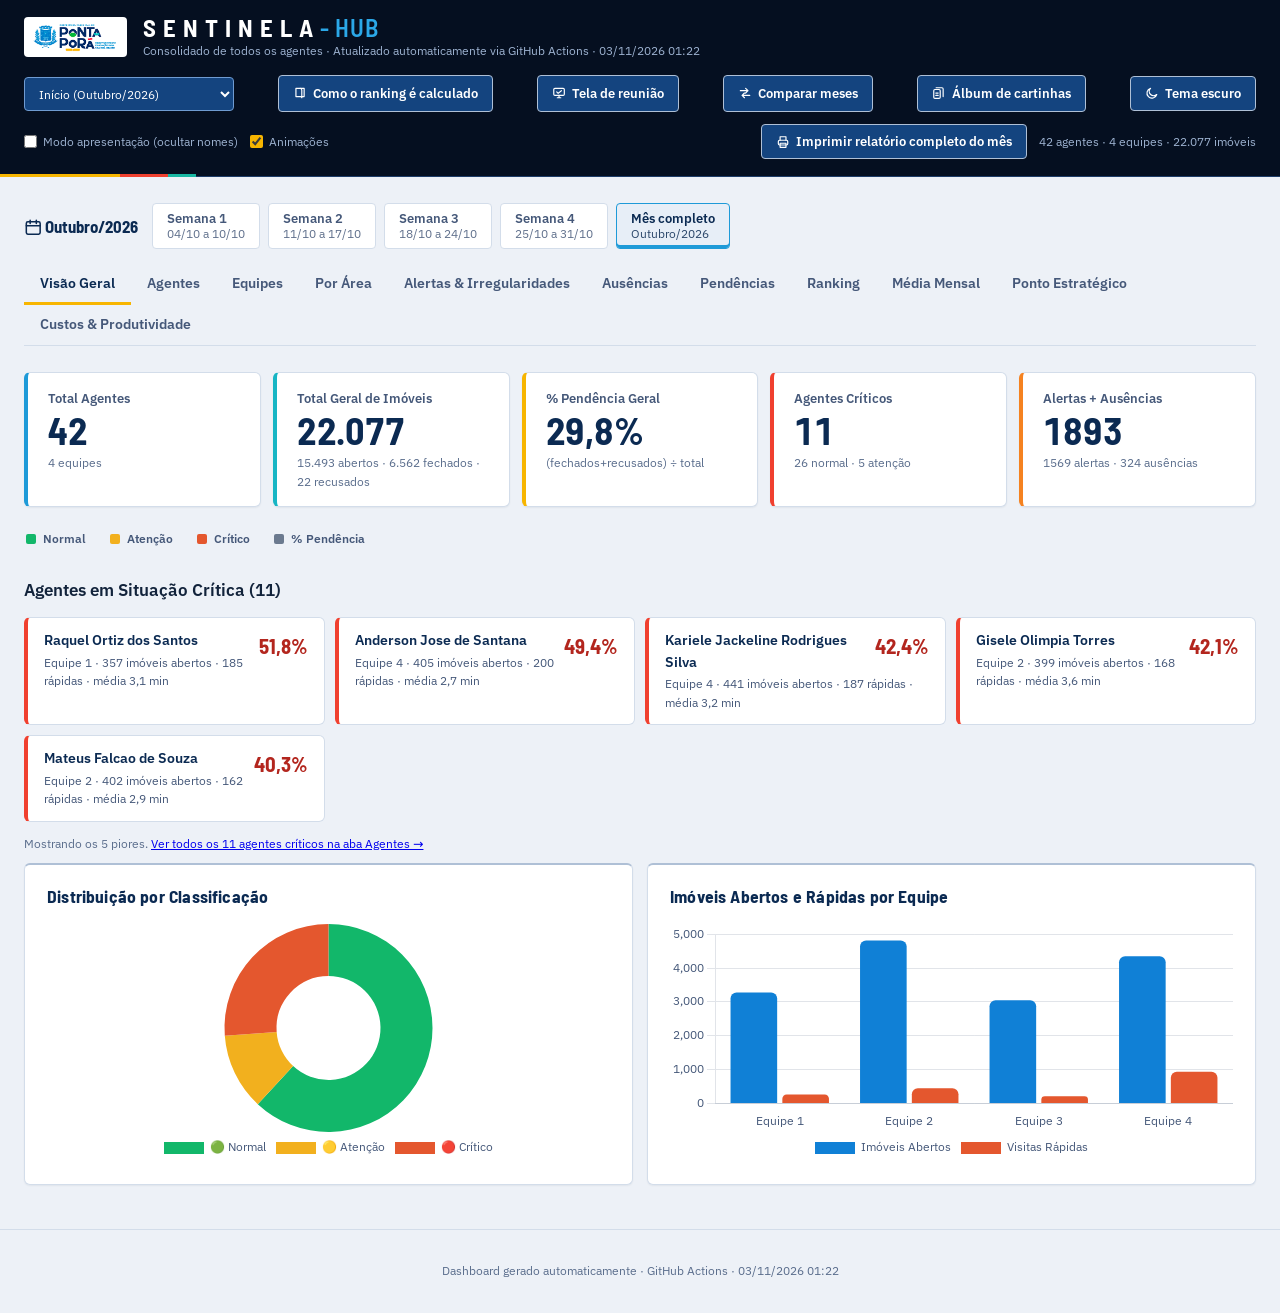
==== commit 66b3993a: "Atualiza coleta e dashboard automaticamente [skip ci]" ====
--- a/index.html
+++ b/index.html
@@ -468,9 +468,9 @@
 :root[data-theme="dark"] .ico-lua { display: none; }
 </style>
 </head>
-<body data-print-date="02/11/2026 16:19">
+<body data-print-date="03/11/2026 01:22">
 <svg xmlns="http://www.w3.org/2000/svg" width="0" height="0" style="position:absolute" aria-hidden="true" focusable="false"><symbol id="i-print" viewBox="0 0 24 24"><path d="M7 9V3h10v6"/><rect x="4" y="9" width="16" height="8" rx="2"/><path d="M7 14h10v7H7z"/></symbol><symbol id="i-book" viewBox="0 0 24 24"><path d="M5 4h7a3 3 0 0 1 3 3v13a2 2 0 0 0-2-2H5z"/><path d="M12 4h7v14h-4"/></symbol><symbol id="i-calendar" viewBox="0 0 24 24"><rect x="3" y="5" width="18" height="16" rx="2"/><path d="M3 10h18M8 3v4M16 3v4"/></symbol><symbol id="i-trend" viewBox="0 0 24 24"><path d="M3 17l6-6 4 4 8-8"/><path d="M15 7h6v6"/></symbol><symbol id="i-trophy" viewBox="0 0 24 24"><path d="M8 4h8v6a4 4 0 0 1-8 0z"/><path d="M8 6H4v2a3 3 0 0 0 4 2M16 6h4v2a3 3 0 0 1-4 2"/><path d="M12 14v4M8 21h8M10 18h4"/></symbol><symbol id="i-list" viewBox="0 0 24 24"><rect x="5" y="4" width="14" height="17" rx="2"/><path d="M9 4h6v3H9zM9 12h6M9 16h6"/></symbol><symbol id="i-warning" viewBox="0 0 24 24"><path d="M12 3l10 18H2z"/><path d="M12 10v5M12 18v.5"/></symbol><symbol id="i-receipt" viewBox="0 0 24 24"><path d="M6 3h12v18l-3-2-3 2-3-2-3 2z"/><path d="M9 8h6M9 12h6"/></symbol><symbol id="i-bot" viewBox="0 0 24 24"><rect x="5" y="8" width="14" height="11" rx="3"/><path d="M12 4v4M9.5 13.5h.01M14.5 13.5h.01"/></symbol><symbol id="i-chart" viewBox="0 0 24 24"><path d="M4 20V10M10 20V4M16 20v-8M22 20H2"/></symbol><symbol id="i-cone" viewBox="0 0 24 24"><path d="M3 20h18M7 20l3-14h4l3 14M8.5 14h7"/></symbol><symbol id="i-coin" viewBox="0 0 24 24"><circle cx="12" cy="12" r="9"/><path d="M12 7v10M9.5 9.5c0-1 1-1.6 2.5-1.6s2.5.6 2.5 1.6-1 1.4-2.5 1.7-2.5.7-2.5 1.8 1 1.6 2.5 1.6 2.5-.6 2.5-1.6"/></symbol><symbol id="i-pin" viewBox="0 0 24 24"><path d="M12 21s7-6.2 7-11a7 7 0 0 0-14 0c0 4.8 7 11 7 11z"/><circle cx="12" cy="10" r="2.5"/></symbol><symbol id="i-target" viewBox="0 0 24 24"><circle cx="12" cy="12" r="9"/><circle cx="12" cy="12" r="5"/><circle cx="12" cy="12" r="1"/></symbol><symbol id="i-sun" viewBox="0 0 24 24"><circle cx="12" cy="12" r="4"/><path d="M12 2v2M12 20v2M2 12h2M20 12h2M4.9 4.9l1.4 1.4M17.7 17.7l1.4 1.4M4.9 19.1l1.4-1.4M17.7 6.3l1.4-1.4"/></symbol><symbol id="i-moon" viewBox="0 0 24 24"><path d="M20 14.5A8.5 8.5 0 1 1 9.5 4a7 7 0 0 0 10.5 10.5z"/></symbol><symbol id="i-clock" viewBox="0 0 24 24"><circle cx="12" cy="12" r="9"/><path d="M12 7v5l3 2"/></symbol><symbol id="i-utensils" viewBox="0 0 24 24"><path d="M7 3v18M4 3v5a3 3 0 0 0 6 0V3M17 3c-2.5 2-3 5-2.5 9H17v9"/></symbol><symbol id="i-monitor" viewBox="0 0 24 24"><rect x="3" y="4" width="18" height="12" rx="2"/><path d="M8 21h8M12 16v5"/></symbol><symbol id="i-ban" viewBox="0 0 24 24"><circle cx="12" cy="12" r="9"/><path d="M5.6 5.6l12.8 12.8"/></symbol><symbol id="i-question" viewBox="0 0 24 24"><circle cx="12" cy="12" r="9"/><path d="M9.5 9.3a2.6 2.6 0 1 1 3.6 2.4c-.8.4-1.1.9-1.1 1.8M12 17h.01"/></symbol><symbol id="i-down" viewBox="0 0 24 24"><path d="M5 8h14l-7 9z"/></symbol><symbol id="i-home" viewBox="0 0 24 24"><path d="M4 11l8-7 8 7M6 10v10h12V10"/></symbol><symbol id="i-layers" viewBox="0 0 24 24"><path d="M12 3l9 5-9 5-9-5z"/><path d="M3 13l9 5 9-5"/></symbol><symbol id="i-close" viewBox="0 0 24 24"><path d="M6 6l12 12M18 6L6 18"/></symbol><symbol id="i-pencil" viewBox="0 0 24 24"><path d="M4 20l1-4L16 5l3 3L8 19z"/></symbol><symbol id="i-bulb" viewBox="0 0 24 24"><path d="M9 18h6M10 21h4M12 3a6 6 0 0 0-4 10.5c1 1 1 2 1 3.5h6c0-1.500 0-2.500 1-3.500A6 6 0 0 0 12 3z"/></symbol><symbol id="i-download" viewBox="0 0 24 24"><path d="M12 3v12M7 11l5 5 5-5M4 20h16"/></symbol><symbol id="i-table" viewBox="0 0 24 24"><rect x="3" y="4" width="18" height="16" rx="2"/><path d="M3 10h18M3 15h18M9 4v16"/></symbol><symbol id="i-play" viewBox="0 0 24 24"><path d="M8 5l11 7-11 7z"/></symbol><symbol id="i-pause" viewBox="0 0 24 24"><path d="M8 5v14M16 5v14"/></symbol><symbol id="i-expand" viewBox="0 0 24 24"><path d="M4 9V4h5M20 9V4h-5M4 15v5h5M20 15v5h-5"/></symbol><symbol id="i-screen" viewBox="0 0 24 24"><rect x="3" y="4" width="18" height="12" rx="2"/><path d="M9 20h6M12 16v4"/><path d="M8 10l2.500 2.500L16 8"/></symbol><symbol id="i-compare" viewBox="0 0 24 24"><path d="M4 8h13M13 4l4 4-4 4M20 16H7M11 12l-4 4 4 4"/></symbol><symbol id="i-arrow-up" viewBox="0 0 24 24"><path d="M12 19V5M6 11l6-6 6 6"/></symbol><symbol id="i-arrow-down" viewBox="0 0 24 24"><path d="M12 5v14M6 13l6 6 6-6"/></symbol><symbol id="i-minus" viewBox="0 0 24 24"><path d="M5 12h14"/></symbol><symbol id="i-timeline" viewBox="0 0 24 24"><path d="M12 3v18"/><circle cx="12" cy="7" r="2"/><circle cx="12" cy="17" r="2"/><path d="M14 7h6M4 17h6"/></symbol><symbol id="i-cards" viewBox="0 0 24 24"><rect x="3" y="6" width="11" height="15" rx="2"/><path d="M7 3h10a2 2 0 0 1 2 2v13"/><path d="M6.500 12h4M6.500 16h4"/></symbol><symbol id="i-share" viewBox="0 0 24 24"><circle cx="6" cy="12" r="2.500"/><circle cx="18" cy="6" r="2.500"/><circle cx="18" cy="18" r="2.500"/><path d="M8.200 10.800l7.600-3.600M8.200 13.200l7.600 3.600"/></symbol><symbol id="i-eye" viewBox="0 0 24 24"><path d="M2 12s4-7 10-7 10 7 10 7-4 7-10 7S2 12 2 12z"/><circle cx="12" cy="12" r="3"/></symbol></svg>
-<header> <div class="container"> <div class="header-brand"> <img src="assets/logo_ponta_pora.png" alt="Prefeitura Municipal de Ponta Porã"> <div> <h1>S E N T I N E L A <span>- HUB</span></h1> <div class="header-meta">Consolidado de todos os agentes · Atualizado automaticamente via GitHub Actions · 02/11/2026 16:19</div> </div> </div> <div class="header-actions"> <select class="period-select" onchange="if(this.value) window.location.href=this.value"> <option value="index.html" selected>Início (Outubro/2026)</option><option value="acumulado.html" >Acumulado (todas as semanas)</option><option value="historico/semanas_327-330.html" >Outubro/2026</option><option value="historico/semanas_322-326.html" >Setembro/2026</option><option value="historico/semanas_318-321.html" >Agosto/2026</option><option value="historico/semanas_313-317.html" >Julho/2026</option><option value="historico/semanas_309-312.html" >Junho/2026</option><option value="historico/semanas_305-308.html" >Maio/2026</option> </select> <a class="print-btn" href="transparencia.html" style="text-decoration:none"><svg class="ico" aria-hidden="true" focusable="false"><use href="#i-book"/></svg> Como o ranking é calculado</a> <a class="print-btn" href="projecao.html" style="text-decoration:none"><svg class="ico" aria-hidden="true" focusable="false"><use href="#i-screen"/></svg> Tela de reunião</a> <a class="print-btn" href="comparar.html" style="text-decoration:none"><svg class="ico" aria-hidden="true" focusable="false"><use href="#i-compare"/></svg> Comparar meses</a> <a class="print-btn" href="album.html" style="text-decoration:none"><svg class="ico" aria-hidden="true" focusable="false"><use href="#i-cards"/></svg> Álbum de cartinhas</a> <button type="button" class="print-btn" data-tema-btn title="Mudar para o tema escuro"><svg class="ico ico-lua" aria-hidden="true"><use href="#i-moon"/></svg><svg class="ico ico-sol" aria-hidden="true"><use href="#i-sun"/></svg> <span class="tema-txt">Tema escuro</span></button> <label class="presentation-toggle"> <input type="checkbox" id="togglePresentationMode"> Modo apresentação (ocultar nomes) </label> <label class="presentation-toggle"> <input type="checkbox" id="toggleAnimacoes" checked> Animações </label> <button type="button" class="print-btn print-full-btn" onclick="printFullReport()"><svg class="ico" aria-hidden="true" focusable="false"><use href="#i-print"/></svg> Imprimir relatório completo do mês</button> <div class="header-meta">42 agentes · 4 equipes · 22.077 imóveis</div> </div> </div>
+<header> <div class="container"> <div class="header-brand"> <img src="assets/logo_ponta_pora.png" alt="Prefeitura Municipal de Ponta Porã"> <div> <h1>S E N T I N E L A <span>- HUB</span></h1> <div class="header-meta">Consolidado de todos os agentes · Atualizado automaticamente via GitHub Actions · 03/11/2026 01:22</div> </div> </div> <div class="header-actions"> <select class="period-select" onchange="if(this.value) window.location.href=this.value"> <option value="index.html" selected>Início (Outubro/2026)</option><option value="acumulado.html" >Acumulado (todas as semanas)</option><option value="historico/semanas_327-330.html" >Outubro/2026</option><option value="historico/semanas_322-326.html" >Setembro/2026</option><option value="historico/semanas_318-321.html" >Agosto/2026</option><option value="historico/semanas_313-317.html" >Julho/2026</option><option value="historico/semanas_309-312.html" >Junho/2026</option><option value="historico/semanas_305-308.html" >Maio/2026</option> </select> <a class="print-btn" href="transparencia.html" style="text-decoration:none"><svg class="ico" aria-hidden="true" focusable="false"><use href="#i-book"/></svg> Como o ranking é calculado</a> <a class="print-btn" href="projecao.html" style="text-decoration:none"><svg class="ico" aria-hidden="true" focusable="false"><use href="#i-screen"/></svg> Tela de reunião</a> <a class="print-btn" href="comparar.html" style="text-decoration:none"><svg class="ico" aria-hidden="true" focusable="false"><use href="#i-compare"/></svg> Comparar meses</a> <a class="print-btn" href="album.html" style="text-decoration:none"><svg class="ico" aria-hidden="true" focusable="false"><use href="#i-cards"/></svg> Álbum de cartinhas</a> <button type="button" class="print-btn" data-tema-btn title="Mudar para o tema escuro"><svg class="ico ico-lua" aria-hidden="true"><use href="#i-moon"/></svg><svg class="ico ico-sol" aria-hidden="true"><use href="#i-sun"/></svg> <span class="tema-txt">Tema escuro</span></button> <label class="presentation-toggle"> <input type="checkbox" id="togglePresentationMode"> Modo apresentação (ocultar nomes) </label> <label class="presentation-toggle"> <input type="checkbox" id="toggleAnimacoes" checked> Animações </label> <button type="button" class="print-btn print-full-btn" onclick="printFullReport()"><svg class="ico" aria-hidden="true" focusable="false"><use href="#i-print"/></svg> Imprimir relatório completo do mês</button> <div class="header-meta">42 agentes · 4 equipes · 22.077 imóveis</div> </div> </div>
 </header> <div class="container"> <nav class="week-nav" aria-label="Semanas de Outubro/2026"> <span class="week-nav-titulo"><svg class="ico" aria-hidden="true" focusable="false"><use href="#i-calendar"/></svg> Outubro/2026</span> <a class="week-chip" href="historico/semana_327.html"><b>Semana 1</b><small>04/10 a 10/10</small></a><a class="week-chip" href="historico/semana_328.html"><b>Semana 2</b><small>11/10 a 17/10</small></a><a class="week-chip" href="historico/semana_329.html"><b>Semana 3</b><small>18/10 a 24/10</small></a><a class="week-chip" href="historico/semana_330.html"><b>Semana 4</b><small>25/10 a 31/10</small></a><a class="week-chip ativa" href="index.html" aria-current="page"><b>Mês completo</b><small>Outubro/2026</small></a> </nav> <div class="nav-tabs"> <button class="nav-tab active" data-section="visao-geral">Visão Geral</button> <button class="nav-tab" data-section="agentes">Agentes</button> <button class="nav-tab" data-section="equipes">Equipes</button> <button class="nav-tab" data-section="areas">Por Área</button> <button class="nav-tab" data-section="alertas">Alertas & Irregularidades</button> <button class="nav-tab" data-section="ausencias">Ausências</button> <button class="nav-tab" data-section="pendencias">Pendências</button> <button class="nav-tab" data-section="ranking">Ranking</button> <button class="nav-tab" data-section="media-mensal">Média Mensal</button> <button class="nav-tab" data-section="ponto-estrategico">Ponto Estratégico</button> <button class="nav-tab" data-section="custos">Custos & Produtividade</button> </div> <div class="section active" id="visao-geral"> <div class="kpi-grid"> <div class="kpi blue"><div class="kpi-label">Total Agentes</div><div class="kpi-value">42</div><div class="kpi-sub">4 equipes</div></div> <div class="kpi cyan"><div class="kpi-label">Total Geral de Imóveis</div><div class="kpi-value">22.077</div><div class="kpi-sub">15.493 abertos · 6.562 fechados · 22 recusados</div></div> <div class="kpi yellow"><div class="kpi-label">% Pendência Geral</div><div class="kpi-value">29,8%</div><div class="kpi-sub">(fechados+recusados) ÷ total</div></div> <div class="kpi red"><div class="kpi-label">Agentes Críticos</div><div class="kpi-value">11</div><div class="kpi-sub">26 normal · 5 atenção</div></div> <div class="kpi orange"><div class="kpi-label">Alertas + Ausências</div><div class="kpi-value">1893</div><div class="kpi-sub">1569 alertas · 324 ausências</div></div> </div> <div class="hover-legend"> <span class="legend-chip"><span class="legend-square" style="background:#12B76A"></span>Normal <span class="legend-tip">🟢 NORMAL = até 10% de visitas rápidas</span></span> <span class="legend-chip"><span class="legend-square" style="background:#F2B01E"></span>Atenção <span class="legend-tip">🟡 ATENÇÃO = 11% a 20% de visitas rápidas</span></span> <span class="legend-chip"><span class="legend-square" style="background:#E4572E"></span>Crítico <span class="legend-tip">🔴 CRÍTICO = acima de 20% de visitas rápidas</span></span> <span class="legend-chip"><span class="legend-square" style="background:#6B7A8F"></span>% Pendência <span class="legend-tip">% Pendência = (Imóveis Fechados + Recusados) ÷ Total Geral</span></span> </div> <h3 style="margin-bottom:14px;font-size:1.05rem;">Agentes em Situação Crítica (11)</h3> <div class="criticos-list"> <div class="critico-item"> <span class="ci-pct">51,8%</span> <div class="ci-name">Raquel Ortiz dos Santos</div> <div class="ci-meta">Equipe 1 · 357 imóveis abertos · 185 rápidas · média 3,1 min</div> </div> <div class="critico-item"> <span class="ci-pct">49,4%</span> <div class="ci-name">Anderson Jose de Santana</div> <div class="ci-meta">Equipe 4 · 405 imóveis abertos · 200 rápidas · média 2,7 min</div> </div> <div class="critico-item"> <span class="ci-pct">42,4%</span> <div class="ci-name">Kariele Jackeline Rodrigues Silva</div> <div class="ci-meta">Equipe 4 · 441 imóveis abertos · 187 rápidas · média 3,2 min</div> </div> <div class="critico-item"> <span class="ci-pct">42,1%</span> <div class="ci-name">Gisele Olimpia Torres</div> <div class="ci-meta">Equipe 2 · 399 imóveis abertos · 168 rápidas · média 3,6 min</div> </div> <div class="critico-item"> <span class="ci-pct">40,3%</span> <div class="ci-name">Mateus Falcao de Souza</div> <div class="ci-meta">Equipe 2 · 402 imóveis abertos · 162 rápidas · média 2,9 min</div> </div> </div> <p class="table-hint">Mostrando os 5 piores. <a href="#" onclick="goToSection('agentes');return false;">Ver todos os 11 agentes críticos na aba Agentes →</a></p> <div class="charts-grid"> <div class="chart-card"> <h3>Distribuição por Classificação</h3> <div class="chart-wrap"><canvas id="chartClass"></canvas></div> </div> <div class="chart-card"> <h3>Imóveis Abertos e Rápidas por Equipe</h3> <div class="chart-wrap"><canvas id="chartTeam"></canvas></div> </div> </div>
 </div> <div class="section" id="agentes"> <div class="chart-card"> <h3>% de Visitas Rápidas por Agente</h3> <div class="chart-wrap tall"><canvas id="chartPct"></canvas></div> <p class="chart-note"><strong>Metodologia:</strong> % Rápidas = (visitas rápidas ÷ Imóveis Abertos do agente) × 100, ordenado do maior para o menor. A cor da barra segue a mesma faixa de classificação (verde/amarelo/vermelho).</p>
 </div> <div class="table-section" style="margin-top:20px;"> <h3><svg class="ico" aria-hidden="true" focusable="false"><use href="#i-list"/></svg> Resumo Completo por Agente</h3> <p class="table-hint">Clique no cabeçalho de qualquer coluna para ordenar (clique de novo para inverter). Use o filtro de semana pra ver os números de uma semana específica em vez do período inteiro.</p> <div class="filters"> <select id="filterEquipe"><option value="">Todas as equipes</option><option>Equipe 1</option><option>Equipe 2</option><option>Equipe 3</option><option>Equipe 4</option></select> <select id="filterClass"><option value="">Todas as classificações</option><option value="NORMAL">🟢 Normal</option><option value="ATENÇÃO">🟡 Atenção</option><option value="CRÍTICO">🔴 Crítico</option></select> <input type="text" id="filterName" placeholder="Buscar agente..."> <select id="filterSemana" title="Filtrar por semana específica (em vez do período inteiro)"> <option value="todas">Todo o período</option> <option value="40">Semana 40/2026 (04/10 a 10/10)</option><option value="41">Semana 41/2026 (11/10 a 17/10)</option><option value="42">Semana 42/2026 (18/10 a 24/10)</option><option value="43">Semana 43/2026 (25/10 a 31/10)</option> </select> </div> <div class="table-wrap"> <table class="data-table sortable" id="tableAgentes"> <thead><tr> <th class="sticky-col">Agente</th><th>Equipe</th><th>Classificação</th><th>Imóveis Abertos</th><th>Dias Trab.</th><th>Visitas/Dia</th><th>Média (min)</th><th>Mediana</th><th>Rápidas</th><th>% Rápidas</th><th>Longas</th><th>Negativas</th><th>Dias c/ Meta</th><th>Duplicadas</th><th>Seq. Suspeita</th><th>No Almoço</th><th>Fora Exped.</th><th>Fechados</th><th>Recusados</th><th>Total Geral</th><th>% Pendência</th><th>Horas Trab/Dia</th><th>Horas Trab/Sem</th><th>Horas Úteis/Dia</th><th>Custo Hora Útil</th><th>Média Início Manhã</th><th>Média Fim Manhã</th><th>Média Início Tarde</th><th>Média Fim Tarde</th> </tr></thead> <tbody> <tr class="" data-equipe="Equipe 1" data-class="🟢 NORMAL" data-semana="todas"> <td class="sticky-col agent-name">Adriana de Jesus Saraiva</td> <td>Equipe 1</td> <td><span class="badge badge-normal">🟢 NORMAL</span></td> <td class="num">398</td> <td class="num">14</td> <td class="num">28,4</td> <td class="num">4,9</td> <td class="num">5</td> <td class="num">7</td> <td class="num pct">1,8%</td> <td class="num">0</td> <td class="num">0</td> <td class="num">10</td> <td class="num">0</td> <td class="num">2</td> <td class="num">8</td> <td class="num">12</td> <td class="num">135</td> <td class="num">0</td> <td class="num">533</td> <td class="num pct">25,3%</td> <td class="num">5,3</td> <td class="num">18,5</td> <td class="num">2,3</td> <td>R$ 95,27</td> <td>07:40</td> <td>09:22</td> <td>13:22</td> <td>15:08</td> </tr> <tr class="" data-equipe="Equipe 1" data-class="🟢 NORMAL" data-semana="todas"> <td class="sticky-col agent-name">Ana Gabriela Silva Garcete</td> <td>Equipe 1</td> <td><span class="badge badge-normal">🟢 NORMAL</span></td> <td class="num">375</td> <td class="num">11</td> <td class="num">34,1</td> <td class="num">5,5</td> <td class="num">4</td> <td class="num">1</td> <td class="num pct">0,3%</td> <td class="num">3</td> <td class="num">0</td> <td class="num">9</td> <td class="num">0</td> <td class="num">0</td> <td class="num">1</td> <td class="num">4</td> <td class="num">120</td> <td class="num">0</td> <td class="num">495</td> <td class="num pct">24,2%</td> <td class="num">5,5</td> <td class="num">15,1</td> <td class="num">3,1</td> <td>R$ 70,51</td> <td>08:28</td> <td>10:45</td> <td>14:17</td> <td>16:12</td> </tr> <tr class="" data-equipe="Equipe 1" data-class="🟢 NORMAL" data-semana="todas"> <td class="sticky-col agent-name">Carlos Alberto Albiero</td> <td>Equipe 1</td> <td><span class="badge badge-normal">🟢 NORMAL</span></td> <td class="num">527</td> <td class="num">16</td> <td class="num">32,9</td> <td class="num">6,1</td> <td class="num">6</td> <td class="num">2</td> <td class="num pct">0,4%</td> <td class="num">0</td> <td class="num">0</td> <td class="num">11</td> <td class="num">0</td> <td class="num">0</td> <td class="num">4</td> <td class="num">11</td> <td class="num">38</td> <td class="num">6</td> <td class="num">571</td> <td class="num pct">7,7%</td> <td class="num">5,3</td> <td class="num">21,2</td> <td class="num">3,4</td> <td>R$ 65,58</td> <td>08:05</td> <td>10:33</td> <td>13:55</td> <td>16:24</td> </tr> <tr class="" data-equipe="Equipe 1" data-class="🟢 NORMAL" data-semana="todas"> <td class="sticky-col agent-name">Cris Milene Cardenas da Silva</td> <td>Equipe 1</td> <td><span class="badge badge-normal">🟢 NORMAL</span></td> <td class="num">371</td> <td class="num">15</td> <td class="num">24,7</td> <td class="num">5,9</td> <td class="num">5</td> <td class="num">2</td> <td class="num pct">0,5%</td> <td class="num">2</td> <td class="num">0</td> <td class="num">10</td> <td class="num">0</td> <td class="num">0</td> <td class="num">15</td> <td class="num">19</td> <td class="num">232</td> <td class="num">0</td> <td class="num">603</td> <td class="num pct">38,5%</td> <td class="num">5,1</td> <td class="num">19,0</td> <td class="num">2,4</td> <td>R$ 91,13</td> <td>08:33</td> <td>10:31</td> <td>14:13</td> <td>16:12</td> </tr> <tr class="" data-equipe="Equipe 1" data-class="🟢 NORMAL" data-semana="todas"> <td class="sticky-col agent-name">Evelyn Santana Santos Oliveira</td> <td>Equipe 1</td> <td><span class="badge badge-normal">🟢 NORMAL</span></td> <td class="num">263</td> <td class="num">15</td> <td class="num">17,5</td> <td class="num">6,0</td> <td class="num">5</td> <td class="num">24</td> <td class="num pct">9,1%</td> <td class="num">0</td> <td class="num">0</td> <td class="num">6</td> <td class="num">0</td> <td class="num">0</td> <td class="num">3</td> <td class="num">6</td> <td class="num">141</td> <td class="num">0</td> <td class="num">404</td> <td class="num pct">34,9%</td> <td class="num">4,3</td> <td class="num">16,2</td> <td class="num">1,7</td> <td>R$ 127,20</td> <td>08:44</td> <td>10:32</td> <td>15:03</td> <td>16:33</td> </tr> <tr class="" data-equipe="Equipe 1" data-class="🟢 NORMAL" data-semana="todas"> <td class="sticky-col agent-name">Gabriel Alan de Oliveira Martins</td> <td>Equipe 1</td> <td><span class="badge badge-normal">🟢 NORMAL</span></td> <td class="num">223</td> <td class="num">12</td> <td class="num">18,6</td> <td class="num">5,6</td> <td class="num">5</td> <td class="num">2</td> <td class="num pct">0,9%</td> <td class="num">0</td> <td class="num">0</td> <td class="num">7</td> <td class="num">0</td> <td class="num">0</td> <td class="num">16</td> <td class="num">22</td> <td class="num">180</td> <td class="num">0</td> <td class="num">403</td> <td class="num pct">44,7%</td> <td class="num">4,0</td> <td class="num">11,8</td> <td class="num">1,7</td> <td>R$ 126,92</td> <td>09:25</td> <td>10:59</td> <td>15:28</td> <td>16:46</td> </tr> <tr class="row-critico" data-equipe="Equipe 1" data-class="🔴 CRÍTICO" data-semana="todas"> <td class="sticky-col agent-name">Raquel Ortiz dos Santos</td> <td>Equipe 1</td> <td><span class="badge badge-critico">🔴 CRÍTICO</span></td> <td class="num">357</td> <td class="num">15</td> <td class="num">23,8</td> <td class="num">3,1</td> <td class="num">2</td> <td class="num">185</td> <td class="num pct">51,8%</td> <td class="num">0</td> <td class="num">0</td> <td class="num">9</td> <td class="num">0</td> <td class="num">0</td> <td class="num">17</td> <td class="num">55</td> <td class="num">319</td> <td class="num">1</td> <td class="num">677</td> <td class="num pct">47,3%</td> <td class="num">4,2</td> <td class="num">15,9</td> <td class="num">1,2</td> <td>R$ 177,94</td> <td>08:37</td> <td>10:12</td> <td>13:35</td> <td>15:19</td> </tr> <tr class="" data-equipe="Equipe 1" data-class="🟢 NORMAL" data-semana="todas"> <td class="sticky-col agent-name">Rozentina Matos de Oliveira</td> <td>Equipe 1</td> <td><span class="badge badge-normal">🟢 NORMAL</span></td> <td class="num">390</td> <td class="num">13</td> <td class="num">30,0</td> <td class="num">5,0</td> <td class="num">4</td> <td class="num">1</td> <td class="num pct">0,3%</td> <td class="num">0</td> <td class="num">0</td> <td class="num">8</td> <td class="num">0</td> <td class="num">0</td> <td class="num">5</td> <td class="num">23</td> <td class="num">225</td> <td class="num">0</td> <td class="num">615</td> <td class="num pct">36,6%</td> <td class="num">5,4</td> <td class="num">17,7</td> <td class="num">2,5</td> <td>R$ 87,56</td> <td>07:20</td> <td>09:30</td> <td>13:30</td> <td>15:19</td> </tr> <tr class="row-atencao" data-equipe="Equipe 1" data-class="🟡 ATENÇÃO" data-semana="todas"> <td class="sticky-col agent-name">Wagner Tarlei Gomes</td> <td>Equipe 1</td> <td><span class="badge badge-atencao">🟡 ATENÇÃO</span></td> <td class="num">378</td> <td class="num">13</td> <td class="num">29,1</td> <td class="num">4,5</td> <td class="num">4</td> <td class="num">42</td> <td class="num pct">11,1%</td> <td class="num">0</td> <td class="num">0</td> <td class="num">10</td> <td class="num">0</td> <td class="num">0</td> <td class="num">7</td> <td class="num">10</td> <td class="num">50</td> <td class="num">0</td> <td class="num">428</td> <td class="num pct">11,7%</td> <td class="num">4,1</td> <td class="num">13,3</td> <td class="num">2,2</td> <td>R$ 101,24</td> <td>08:59</td> <td>10:38</td> <td>14:03</td> <td>15:53</td> </tr> <tr class="" data-equipe="Equipe 2" data-class="🟢 NORMAL" data-semana="todas"> <td class="sticky-col agent-name">Bianca Afonso Narbaez</td> <td>Equipe 2</td> <td><span class="badge badge-normal">🟢 NORMAL</span></td> <td class="num">403</td> <td class="num">10</td> <td class="num">40,3</td> <td class="num">5,5</td> <td class="num">5</td> <td class="num">10</td> <td class="num pct">2,5%</td> <td class="num">0</td> <td class="num">0</td> <td class="num">8</td> <td class="num">0</td> <td class="num">0</td> <td class="num">41</td> <td class="num">57</td> <td class="num">86</td> <td class="num">0</td> <td class="num">489</td> <td class="num pct">17,6%</td> <td class="num">5,9</td> <td class="num">14,9</td> <td class="num">3,7</td> <td>R$ 59,37</td> <td>08:32</td> <td>11:02</td> <td>14:18</td> <td>16:26</td> </tr> <tr class="" data-equipe="Equipe 2" data-class="🟢 NORMAL" data-semana="todas"> <td class="sticky-col agent-name">Brauher Luiz Alvarenga Gonzalez</td> <td>Equipe 2</td> <td><span class="badge badge-normal">🟢 NORMAL</span></td> <td class="num">434</td> <td class="num">11</td> <td class="num">39,5</td> <td class="num">4,3</td> <td class="num">4</td> <td class="num">4</td> <td class="num pct">0,9%</td> <td class="num">0</td> <td class="num">0</td> <td class="num">9</td> <td class="num">0</td> <td class="num">0</td> <td class="num">3</td> <td class="num">8</td> <td class="num">244</td> <td class="num">0</td> <td class="num">678</td> <td class="num pct">36,0%</td> <td class="num">4,8</td> <td class="num">13,3</td> <td class="num">2,8</td> <td>R$ 78,90</td> <td>08:53</td> <td>10:43</td> <td>13:28</td> <td>15:31</td> </tr> <tr class="row-atencao" data-equipe="Equipe 2" data-class="🟡 ATENÇÃO" data-semana="todas"> <td class="sticky-col agent-name">Cicero Isrrael Sanabria</td> <td>Equipe 2</td> <td><span class="badge badge-atencao">🟡 ATENÇÃO</span></td> <td class="num">451</td> <td class="num">15</td> <td class="num">30,1</td> <td class="num">8,1</td> <td class="num">7</td> <td class="num">56</td> <td class="num pct">12,4%</td> <td class="num">0</td> <td class="num">0</td> <td class="num">11</td> <td class="num">0</td> <td class="num">0</td> <td class="num">16</td> <td class="num">36</td> <td class="num">141</td> <td class="num">1</td> <td class="num">593</td> <td class="num pct">23,9%</td> <td class="num">6,5</td> <td class="num">24,2</td> <td class="num">4,0</td> <td>R$ 54,73</td> <td>08:08</td> <td>10:50</td> <td>13:36</td> <td>16:36</td> </tr> <tr class="" data-equipe="Equipe 2" data-class="🟢 NORMAL" data-semana="todas"> <td class="sticky-col agent-name">Fabiana de Figueredo Vieira</td> <td>Equipe 2</td> <td><span class="badge badge-normal">🟢 NORMAL</span></td> <td class="num">414</td> <td class="num">14</td> <td class="num">29,6</td> <td class="num">5,1</td> <td class="num">4</td> <td class="num">9</td> <td class="num pct">2,2%</td> <td class="num">0</td> <td class="num">0</td> <td class="num">11</td> <td class="num">0</td> <td class="num">0</td> <td class="num">0</td> <td class="num">5</td> <td class="num">83</td> <td class="num">0</td> <td class="num">497</td> <td class="num pct">16,7%</td> <td class="num">5,5</td> <td class="num">19,1</td> <td class="num">2,5</td> <td>R$ 88,67</td> <td>08:53</td> <td>10:30</td> <td>14:12</td> <td>16:10</td> </tr> <tr class="" data-equipe="Equipe 2" data-class="🟢 NORMAL" data-semana="todas"> <td class="sticky-col agent-name">Gilmar Bitencourt Luiz</td> <td>Equipe 2</td> <td><span class="badge badge-normal">🟢 NORMAL</span></td> <td class="num">469</td> <td class="num">14</td> <td class="num">33,5</td> <td class="num">7,7</td> <td class="num">7</td> <td class="num">1</td> <td class="num pct">0,2%</td> <td class="num">1</td> <td class="num">0</td> <td class="num">13</td> <td class="num">0</td> <td class="num">0</td> <td class="num">6</td> <td class="num">13</td> <td class="num">128</td> <td class="num">0</td> <td class="num">597</td> <td class="num pct">21,4%</td> <td class="num">6,0</td> <td class="num">21,2</td> <td class="num">4,3</td> <td>R$ 51,75</td> <td>08:21</td> <td>11:04</td> <td>13:17</td> <td>16:36</td> </tr> <tr class="row-critico" data-equipe="Equipe 2" data-class="🔴 CRÍTICO" data-semana="todas"> <td class="sticky-col agent-name">Gisele Olimpia Torres</td> <td>Equipe 2</td> <td><span class="badge badge-critico">🔴 CRÍTICO</span></td> <td class="num">399</td> <td class="num">13</td> <td class="num">30,7</td> <td class="num">3,6</td> <td class="num">3</td> <td class="num">168</td> <td class="num pct">42,1%</td> <td class="num">0</td> <td class="num">0</td> <td class="num">9</td> <td class="num">0</td> <td class="num">0</td> <td class="num">33</td> <td class="num">37</td> <td class="num">147</td> <td class="num">0</td> <td class="num">546</td> <td class="num pct">26,9%</td> <td class="num">5,1</td> <td class="num">16,6</td> <td class="num">1,9</td> <td>R$ 118,91</td> <td>09:11</td> <td>10:37</td> <td>13:57</td> <td>16:18</td> </tr> <tr class="row-critico" data-equipe="Equipe 2" data-class="🔴 CRÍTICO" data-semana="todas"> <td class="sticky-col agent-name">Mateus Falcao de Souza</td> <td>Equipe 2</td> <td><span class="badge badge-critico">🔴 CRÍTICO</span></td> <td class="num">402</td> <td class="num">14</td> <td class="num">28,7</td> <td class="num">2,9</td> <td class="num">3</td> <td class="num">162</td> <td class="num pct">40,3%</td> <td class="num">0</td> <td class="num">0</td> <td class="num">10</td> <td class="num">0</td> <td class="num">2</td> <td class="num">0</td> <td class="num">0</td> <td class="num">144</td> <td class="num">1</td> <td class="num">547</td> <td class="num pct">26,5%</td> <td class="num">3,9</td> <td class="num">13,6</td> <td class="num">1,4</td> <td>R$ 160,48</td> <td>08:42</td> <td>09:50</td> <td>14:33</td> <td>15:45</td> </tr> <tr class="" data-equipe="Equipe 2" data-class="🟢 NORMAL" data-semana="todas"> <td class="sticky-col agent-name">Suely Aguiar Alves Luiz</td> <td>Equipe 2</td> <td><span class="badge badge-normal">🟢 NORMAL</span></td> <td class="num">415</td> <td class="num">15</td> <td class="num">27,7</td> <td class="num">9,9</td> <td class="num">10</td> <td class="num">0</td> <td class="num pct">0,0%</td> <td class="num">0</td> <td class="num">0</td> <td class="num">11</td> <td class="num">0</td> <td class="num">0</td> <td class="num">12</td> <td class="num">18</td> <td class="num">78</td> <td class="num">0</td> <td class="num">493</td> <td class="num pct">15,8%</td> <td class="num">6,3</td> <td class="num">23,5</td> <td class="num">4,5</td> <td>R$ 48,62</td> <td>08:19</td> <td>10:56</td> <td>13:48</td> <td>16:36</td> </tr> <tr class="" data-equipe="Equipe 2" data-class="🟢 NORMAL" data-semana="todas"> <td class="sticky-col agent-name">Tania Maria Montania</td> <td>Equipe 2</td> <td><span class="badge badge-normal">🟢 NORMAL</span></td> <td class="num">471</td> <td class="num">12</td> <td class="num">39,2</td> <td class="num">5,2</td> <td class="num">5</td> <td class="num">3</td> <td class="num pct">0,6%</td> <td class="num">0</td> <td class="num">1</td> <td class="num">10</td> <td class="num">0</td> <td class="num">10</td> <td class="num">17</td> <td class="num">78</td> <td class="num">90</td> <td class="num">0</td> <td class="num">561</td> <td class="num pct">16,0%</td> <td class="num">5,7</td> <td class="num">17,1</td> <td class="num">3,4</td> <td>R$ 65,52</td> <td>08:37</td> <td>10:57</td> <td>13:41</td> <td>16:47</td> </tr> <tr class="row-critico" data-equipe="Equipe 2" data-class="🔴 CRÍTICO" data-semana="todas"> <td class="sticky-col agent-name">Teonilda Florentino Vieira</td> <td>Equipe 2</td> <td><span class="badge badge-critico">🔴 CRÍTICO</span></td> <td class="num">120</td> <td class="num">5</td> <td class="num">24,0</td> <td class="num">3,7</td> <td class="num">4</td> <td class="num">36</td> <td class="num pct">30,0%</td> <td class="num">0</td> <td class="num">0</td> <td class="num">4</td> <td class="num">0</td> <td class="num">0</td> <td class="num">0</td> <td class="num">0</td> <td class="num">94</td> <td class="num">0</td> <td class="num">214</td> <td class="num pct">43,9%</td> <td class="num">3,1</td> <td class="num">5,2</td> <td class="num">1,5</td> <td>R$ 149,02</td> <td>09:21</td> <td>10:35</td> <td>14:15</td> <td>16:01</td> </tr> <tr class="" data-equipe="Equipe 2" data-class="🟢 NORMAL" data-semana="todas"> <td class="sticky-col agent-name">Wesley de Souza Leal</td> <td>Equipe 2</td> <td><span class="badge badge-normal">🟢 NORMAL</span></td> <td class="num">416</td> <td class="num">13</td> <td class="num">32,0</td> <td class="num">5,5</td> <td class="num">5</td> <td class="num">3</td> <td class="num pct">0,7%</td> <td class="num">0</td> <td class="num">0</td> <td class="num">10</td> <td class="num">0</td> <td class="num">0</td> <td class="num">5</td> <td class="num">27</td> <td class="num">102</td> <td class="num">0</td> <td class="num">518</td> <td class="num pct">19,7%</td> <td class="num">5,4</td> <td class="num">17,4</td> <td class="num">2,9</td> <td>R$ 75,32</td> <td>08:37</td> <td>10:11</td> <td>13:53</td> <td>16:08</td> </tr> <tr class="" data-equipe="Equipe 2" data-class="🟢 NORMAL" data-semana="todas"> <td class="sticky-col agent-name">William Anderson Chamorro Tavares</td> <td>Equipe 2</td> <td><span class="badge badge-normal">🟢 NORMAL</span></td> <td class="num">421</td> <td class="num">16</td> <td class="num">26,3</td> <td class="num">8,3</td> <td class="num">8</td> <td class="num">0</td> <td class="num pct">0,0%</td> <td class="num">0</td> <td class="num">0</td> <td class="num">12</td> <td class="num">0</td> <td class="num">0</td> <td class="num">16</td> <td class="num">22</td> <td class="num">202</td> <td class="num">0</td> <td class="num">623</td> <td class="num pct">32,4%</td> <td class="num">5,4</td> <td class="num">21,4</td> <td class="num">3,6</td> <td>R$ 60,63</td> <td>08:45</td> <td>10:46</td> <td>13:58</td> <td>16:18</td> </tr> <tr class="" data-equipe="Equipe 3" data-class="🟢 NORMAL" data-semana="todas"> <td class="sticky-col agent-name">Alana Amanda Fernandes Ovelar</td> <td>Equipe 3</td> <td><span class="badge badge-normal">🟢 NORMAL</span></td> <td class="num">30</td> <td class="num">1</td> <td class="num">30,0</td> <td class="num">5,8</td> <td class="num">5</td> <td class="num">0</td> <td class="num pct">0,0%</td> <td class="num">0</td> <td class="num">0</td> <td class="num">1</td> <td class="num">0</td> <td class="num">0</td> <td class="num">0</td> <td class="num">0</td> <td class="num">21</td> <td class="num">0</td> <td class="num">51</td> <td class="num pct">41,2%</td> <td class="num">5,8</td> <td class="num">5,8</td> <td class="num">2,9</td> <td>R$ 76,22</td> <td>07:52</td> <td>09:25</td> <td>13:33</td> <td>15:10</td> </tr> <tr class="" data-equipe="Equipe 3" data-class="🟢 NORMAL" data-semana="todas"> <td class="sticky-col agent-name">Claine Luisa Figueiredo Torraca</td> <td>Equipe 3</td> <td><span class="badge badge-normal">🟢 NORMAL</span></td> <td class="num">402</td> <td class="num">13</td> <td class="num">30,9</td> <td class="num">5,3</td> <td class="num">5</td> <td class="num">6</td> <td class="num pct">1,5%</td> <td class="num">0</td> <td class="num">0</td> <td class="num">10</td> <td class="num">6</td> <td class="num">6</td> <td class="num">42</td> <td class="num">55</td> <td class="num">362</td> <td class="num">1</td> <td class="num">765</td> <td class="num pct">47,5%</td> <td class="num">5,0</td> <td class="num">16,4</td> <td class="num">2,7</td> <td>R$ 81,25</td> <td>08:47</td> <td>10:52</td> <td>13:56</td> <td>16:11</td> </tr> <tr class="row-critico" data-equipe="Equipe 3" data-class="🔴 CRÍTICO" data-semana="todas"> <td class="sticky-col agent-name">Emidio Rainer Vilhalba</td> <td>Equipe 3</td> <td><span class="badge badge-critico">🔴 CRÍTICO</span></td> <td class="num">407</td> <td class="num">14</td> <td class="num">29,1</td> <td class="num">3,7</td> <td class="num">3</td> <td class="num">103</td> <td class="num pct">25,3%</td> <td class="num">0</td> <td class="num">0</td> <td class="num">10</td> <td class="num">0</td> <td class="num">2</td> <td class="num">31</td> <td class="num">41</td> <td class="num">178</td> <td class="num">5</td> <td class="num">590</td> <td class="num pct">31,0%</td> <td class="num">4,9</td> <td class="num">17,3</td> <td class="num">1,8</td> <td>R$ 124,20</td> <td>08:35</td> <td>10:18</td> <td>13:54</td> <td>16:11</td> </tr> <tr class="" data-equipe="Equipe 3" data-class="🟢 NORMAL" data-semana="todas"> <td class="sticky-col agent-name">Geancarlos Ferreira Barrios</td> <td>Equipe 3</td> <td><span class="badge badge-normal">🟢 NORMAL</span></td> <td class="num">411</td> <td class="num">14</td> <td class="num">29,4</td> <td class="num">6,2</td> <td class="num">6</td> <td class="num">0</td> <td class="num pct">0,0%</td> <td class="num">0</td> <td class="num">0</td> <td class="num">12</td> <td class="num">0</td> <td class="num">0</td> <td class="num">0</td> <td class="num">0</td> <td class="num">222</td> <td class="num">0</td> <td class="num">633</td> <td class="num pct">35,1%</td> <td class="num">5,7</td> <td class="num">20,0</td> <td class="num">3,0</td> <td>R$ 72,36</td> <td>08:22</td> <td>10:27</td> <td>14:08</td> <td>16:12</td> </tr> <tr class="" data-equipe="Equipe 3" data-class="🟢 NORMAL" data-semana="todas"> <td class="sticky-col agent-name">Marco Antonio Ayala de Matos Freitas</td> <td>Equipe 3</td> <td><span class="badge badge-normal">🟢 NORMAL</span></td> <td class="num">318</td> <td class="num">11</td> <td class="num">28,9</td> <td class="num">4,8</td> <td class="num">5</td> <td class="num">4</td> <td class="num pct">1,3%</td> <td class="num">0</td> <td class="num">0</td> <td class="num">7</td> <td class="num">0</td> <td class="num">0</td> <td class="num">22</td> <td class="num">29</td> <td class="num">266</td> <td class="num">0</td> <td class="num">584</td> <td class="num pct">45,5%</td> <td class="num">4,3</td> <td class="num">11,9</td> <td class="num">2,3</td> <td>R$ 94,67</td> <td>08:49</td> <td>10:21</td> <td>13:57</td> <td>16:14</td> </tr> <tr class="row-critico" data-equipe="Equipe 3" data-class="🔴 CRÍTICO" data-semana="todas"> <td class="sticky-col agent-name">Miglidiane Maciel Ajala</td> <td>Equipe 3</td> <td><span class="badge badge-critico">🔴 CRÍTICO</span></td> <td class="num">408</td> <td class="num">12</td> <td class="num">34,0</td> <td class="num">4,5</td> <td class="num">4</td> <td class="num">105</td> <td class="num pct">25,7%</td> <td class="num">0</td> <td class="num">0</td> <td class="num">10</td> <td class="num">0</td> <td class="num">0</td> <td class="num">4</td> <td class="num">18</td> <td class="num">51</td> <td class="num">0</td> <td class="num">459</td> <td class="num pct">11,1%</td> <td class="num">4,4</td> <td class="num">13,2</td> <td class="num">2,5</td> <td>R$ 87,49</td> <td>07:51</td> <td>10:08</td> <td>13:20</td> <td>14:56</td> </tr> <tr class="" data-equipe="Equipe 3" data-class="🟢 NORMAL" data-semana="todas"> <td class="sticky-col agent-name">Naime Cristina Freitas</td> <td>Equipe 3</td> <td><span class="badge badge-normal">🟢 NORMAL</span></td> <td class="num">260</td> <td class="num">13</td> <td class="num">20,0</td> <td class="num">5,7</td> <td class="num">5</td> <td class="num">0</td> <td class="num pct">0,0%</td> <td class="num">0</td> <td class="num">0</td> <td class="num">5</td> <td class="num">0</td> <td class="num">0</td> <td class="num">0</td> <td class="num">0</td> <td class="num">241</td> <td class="num">1</td> <td class="num">502</td> <td class="num pct">48,2%</td> <td class="num">4,8</td> <td class="num">15,7</td> <td class="num">1,9</td> <td>R$ 115,64</td> <td>08:25</td> <td>10:20</td> <td>13:49</td> <td>16:02</td> </tr> <tr class="" data-equipe="Equipe 3" data-class="🟢 NORMAL" data-semana="todas"> <td class="sticky-col agent-name">Patricia Lanjer de Souza Domingues</td> <td>Equipe 3</td> <td><span class="badge badge-normal">🟢 NORMAL</span></td> <td class="num">96</td> <td class="num">4</td> <td class="num">24,0</td> <td class="num">5,9</td> <td class="num">5</td> <td class="num">2</td> <td class="num pct">2,1%</td> <td class="num">0</td> <td class="num">0</td> <td class="num">3</td> <td class="num">0</td> <td class="num">0</td> <td class="num">0</td> <td class="num">0</td> <td class="num">99</td> <td class="num">0</td> <td class="num">195</td> <td class="num pct">50,8%</td> <td class="num">4,9</td> <td class="num">19,7</td> <td class="num">2,4</td> <td>R$ 93,56</td> <td>08:56</td> <td>10:25</td> <td>13:58</td> <td>16:11</td> </tr> <tr class="" data-equipe="Equipe 3" data-class="🟢 NORMAL" data-semana="todas"> <td class="sticky-col agent-name">Rosalina Beniel Vargas</td> <td>Equipe 3</td> <td><span class="badge badge-normal">🟢 NORMAL</span></td> <td class="num">269</td> <td class="num">13</td> <td class="num">20,7</td> <td class="num">5,9</td> <td class="num">6</td> <td class="num">0</td> <td class="num pct">0,0%</td> <td class="num">0</td> <td class="num">0</td> <td class="num">6</td> <td class="num">0</td> <td class="num">0</td> <td class="num">3</td> <td class="num">5</td> <td class="num">243</td> <td class="num">3</td> <td class="num">515</td> <td class="num pct">47,8%</td> <td class="num">5,4</td> <td class="num">17,5</td> <td class="num">2,0</td> <td>R$ 109,47</td> <td>08:41</td> <td>10:38</td> <td>13:53</td> <td>16:12</td> </tr> <tr class="" data-equipe="Equipe 3" data-class="🟢 NORMAL" data-semana="todas"> <td class="sticky-col agent-name">Selba Ramona Afonso</td> <td>Equipe 3</td> <td><span class="badge badge-normal">🟢 NORMAL</span></td> <td class="num">449</td> <td class="num">12</td> <td class="num">37,4</td> <td class="num">6,8</td> <td class="num">7</td> <td class="num">0</td> <td class="num pct">0,0%</td> <td class="num">0</td> <td class="num">0</td> <td class="num">11</td> <td class="num">0</td> <td class="num">0</td> <td class="num">32</td> <td class="num">43</td> <td class="num">165</td> <td class="num">0</td> <td class="num">614</td> <td class="num pct">26,9%</td> <td class="num">6,0</td> <td class="num">17,9</td> <td class="num">4,2</td> <td>R$ 52,20</td> <td>08:00</td> <td>10:57</td> <td>13:25</td> <td>16:13</td> </tr> <tr class="row-critico" data-equipe="Equipe 4" data-class="🔴 CRÍTICO" data-semana="todas"> <td class="sticky-col agent-name">Anderson Jose de Santana</td> <td>Equipe 4</td> <td><span class="badge badge-critico">🔴 CRÍTICO</span></td> <td class="num">405</td> <td class="num">13</td> <td class="num">31,1</td> <td class="num">2,7</td> <td class="num">3</td> <td class="num">200</td> <td class="num pct">49,4%</td> <td class="num">0</td> <td class="num">0</td> <td class="num">9</td> <td class="num">0</td> <td class="num">0</td> <td class="num">14</td> <td class="num">23</td> <td class="num">145</td> <td class="num">0</td> <td class="num">550</td> <td class="num pct">26,4%</td> <td class="num">4,1</td> <td class="num">13,2</td> <td class="num">1,4</td> <td>R$ 156,17</td> <td>08:36</td> <td>10:11</td> <td>14:10</td> <td>15:36</td> </tr> <tr class="" data-equipe="Equipe 4" data-class="🟢 NORMAL" data-semana="todas"> <td class="sticky-col agent-name">Gisele Lopes Justiniano</td> <td>Equipe 4</td> <td><span class="badge badge-normal">🟢 NORMAL</span></td> <td class="num">398</td> <td class="num">14</td> <td class="num">28,4</td> <td class="num">6,2</td> <td class="num">6</td> <td class="num">4</td> <td class="num pct">1,0%</td> <td class="num">0</td> <td class="num">0</td> <td class="num">11</td> <td class="num">0</td> <td class="num">0</td> <td class="num">29</td> <td class="num">41</td> <td class="num">164</td> <td class="num">0</td> <td class="num">562</td> <td class="num pct">29,2%</td> <td class="num">4,9</td> <td class="num">17,0</td> <td class="num">2,9</td> <td>R$ 75,51</td> <td>08:25</td> <td>10:39</td> <td>13:34</td> <td>15:46</td> </tr> <tr class="row-critico" data-equipe="Equipe 4" data-class="🔴 CRÍTICO" data-semana="todas"> <td class="sticky-col agent-name">Juliana Patricia Goncalves</td> <td>Equipe 4</td> <td><span class="badge badge-critico">🔴 CRÍTICO</span></td> <td class="num">242</td> <td class="num">13</td> <td class="num">18,6</td> <td class="num">5,0</td> <td class="num">4</td> <td class="num">56</td> <td class="num pct">23,1%</td> <td class="num">3</td> <td class="num">0</td> <td class="num">6</td> <td class="num">0</td> <td class="num">0</td> <td class="num">0</td> <td class="num">0</td> <td class="num">140</td> <td class="num">0</td> <td class="num">382</td> <td class="num pct">36,6%</td> <td class="num">3,7</td> <td class="num">12,1</td> <td class="num">1,6</td> <td>R$ 140,98</td> <td>09:15</td> <td>11:05</td> <td>14:52</td> <td>16:02</td> </tr> <tr class="row-critico" data-equipe="Equipe 4" data-class="🔴 CRÍTICO" data-semana="todas"> <td class="sticky-col agent-name">Kariele Jackeline Rodrigues Silva</td> <td>Equipe 4</td> <td><span class="badge badge-critico">🔴 CRÍTICO</span></td> <td class="num">441</td> <td class="num">14</td> <td class="num">31,5</td> <td class="num">3,2</td> <td class="num">3</td> <td class="num">187</td> <td class="num pct">42,4%</td> <td class="num">0</td> <td class="num">0</td> <td class="num">11</td> <td class="num">0</td> <td class="num">0</td> <td class="num">30</td> <td class="num">31</td> <td class="num">146</td> <td class="num">0</td> <td class="num">587</td> <td class="num pct">24,9%</td> <td class="num">4,0</td> <td class="num">14,0</td> <td class="num">1,7</td> <td>R$ 131,97</td> <td>08:49</td> <td>10:14</td> <td>14:13</td> <td>15:24</td> </tr> <tr class="row-critico" data-equipe="Equipe 4" data-class="🔴 CRÍTICO" data-semana="todas"> <td class="sticky-col agent-name">Kátia Cilene Silveira Machado</td> <td>Equipe 4</td> <td><span class="badge badge-critico">🔴 CRÍTICO</span></td> <td class="num">402</td> <td class="num">13</td> <td class="num">30,9</td> <td class="num">3,9</td> <td class="num">3</td> <td class="num">139</td> <td class="num pct">34,6%</td> <td class="num">0</td> <td class="num">0</td> <td class="num">9</td> <td class="num">0</td> <td class="num">0</td> <td class="num">17</td> <td class="num">42</td> <td class="num">148</td> <td class="num">0</td> <td class="num">550</td> <td class="num pct">26,9%</td> <td class="num">3,8</td> <td class="num">12,3</td> <td class="num">2,0</td> <td>R$ 109,26</td> <td>09:55</td> <td>11:01</td> <td>14:34</td> <td>16:39</td> </tr> <tr class="row-critico" data-equipe="Equipe 4" data-class="🔴 CRÍTICO" data-semana="todas"> <td class="sticky-col agent-name">Rafael Ramos Recalde</td> <td>Equipe 4</td> <td><span class="badge badge-critico">🔴 CRÍTICO</span></td> <td class="num">422</td> <td class="num">13</td> <td class="num">32,5</td> <td class="num">3,5</td> <td class="num">3</td> <td class="num">135</td> <td class="num pct">32,0%</td> <td class="num">0</td> <td class="num">0</td> <td class="num">11</td> <td class="num">0</td> <td class="num">0</td> <td class="num">10</td> <td class="num">19</td> <td class="num">113</td> <td class="num">0</td> <td class="num">535</td> <td class="num pct">21,1%</td> <td class="num">4,2</td> <td class="num">13,8</td> <td class="num">1,9</td> <td>R$ 117,37</td> <td>09:21</td> <td>10:47</td> <td>14:35</td> <td>16:09</td> </tr> <tr class="row-atencao" data-equipe="Equipe 4" data-class="🟡 ATENÇÃO" data-semana="todas"> <td class="sticky-col agent-name">Ramona dos Santos Oliveira</td> <td>Equipe 4</td> <td><span class="badge badge-atencao">🟡 ATENÇÃO</span></td> <td class="num">418</td> <td class="num">15</td> <td class="num">27,9</td> <td class="num">5,4</td> <td class="num">5</td> <td class="num">67</td> <td class="num pct">16,0%</td> <td class="num">0</td> <td class="num">0</td> <td class="num">11</td> <td class="num">0</td> <td class="num">0</td> <td class="num">19</td> <td class="num">21</td> <td class="num">125</td> <td class="num">0</td> <td class="num">543</td> <td class="num pct">23,0%</td> <td class="num">5,2</td> <td class="num">19,3</td> <td class="num">2,5</td> <td>R$ 88,81</td> <td>08:46</td> <td>10:39</td> <td>14:21</td> <td>16:22</td> </tr> <tr class="row-atencao" data-equipe="Equipe 4" data-class="🟡 ATENÇÃO" data-semana="todas"> <td class="sticky-col agent-name">Rozana Reis da Silva</td> <td>Equipe 4</td> <td><span class="badge badge-atencao">🟡 ATENÇÃO</span></td> <td class="num">403</td> <td class="num">13</td> <td class="num">31,0</td> <td class="num">3,7</td> <td class="num">3</td> <td class="num">50</td> <td class="num pct">12,4%</td> <td class="num">0</td> <td class="num">0</td> <td class="num">10</td> <td class="num">0</td> <td class="num">0</td> <td class="num">23</td> <td class="num">29</td> <td class="num">280</td> <td class="num">0</td> <td class="num">683</td> <td class="num pct">41,0%</td> <td class="num">4,0</td> <td class="num">13,2</td> <td class="num">1,9</td> <td>R$ 116,10</td> <td>08:39</td> <td>10:30</td> <td>13:42</td> <td>15:28</td> </tr> <tr class="" data-equipe="Equipe 4" data-class="🟢 NORMAL" data-semana="todas"> <td class="sticky-col agent-name">Sara Eliane Talaveira de Oliveira</td> <td>Equipe 4</td> <td><span class="badge badge-normal">🟢 NORMAL</span></td> <td class="num">406</td> <td class="num">14</td> <td class="num">29,0</td> <td class="num">6,8</td> <td class="num">6</td> <td class="num">25</td> <td class="num pct">6,2%</td> <td class="num">2</td> <td class="num">3</td> <td class="num">11</td> <td class="num">0</td> <td class="num">2</td> <td class="num">16</td> <td class="num">20</td> <td class="num">132</td> <td class="num">0</td> <td class="num">538</td> <td class="num pct">24,5%</td> <td class="num">4,9</td> <td class="num">17,2</td> <td class="num">3,2</td> <td>R$ 68,21</td> <td>08:19</td> <td>10:47</td> <td>13:43</td> <td>16:28</td> </tr> <tr class="" data-equipe="Equipe 4" data-class="🟢 NORMAL" data-semana="todas"> <td class="sticky-col agent-name">Silvina Regina de Souza Valiente</td> <td>Equipe 4</td> <td><span class="badge badge-normal">🟢 NORMAL</span></td> <td class="num">410</td> <td class="num">13</td> <td class="num">31,5</td> <td class="num">5,9</td> <td class="num">5</td> <td class="num">1</td> <td class="num pct">0,2%</td> <td class="num">0</td> <td class="num">0</td> <td class="num">10</td> <td class="num">0</td> <td class="num">0</td> <td class="num">24</td> <td class="num">34</td> <td class="num">182</td> <td class="num">2</td> <td class="num">594</td> <td class="num pct">31,0%</td> <td class="num">5,8</td> <td class="num">18,9</td> <td class="num">3,1</td> <td>R$ 70,92</td> <td>08:54</td> <td>10:57</td> <td>14:42</td> <td>16:52</td> </tr> <tr class="row-atencao" data-equipe="Equipe 4" data-class="🟡 ATENÇÃO" data-semana="todas"> <td class="sticky-col agent-name">Walquiria Araujo Flores</td> <td>Equipe 4</td> <td><span class="badge badge-atencao">🟡 ATENÇÃO</span></td> <td class="num">399</td> <td class="num">15</td> <td class="num">26,6</td> <td class="num">4,3</td> <td class="num">4</td> <td class="num">78</td> <td class="num pct">19,6%</td> <td class="num">0</td> <td class="num">0</td> <td class="num">11</td> <td class="num">0</td> <td class="num">0</td> <td class="num">26</td> <td class="num">54</td> <td class="num">160</td> <td class="num">1</td> <td class="num">560</td> <td class="num pct">28,8%</td> <td class="num">4,6</td> <td class="num">17,2</td> <td class="num">1,9</td> <td>R$ 116,00</td> <td>07:49</td> <td>09:49</td> <td>13:01</td> <td>14:48</td> </tr> <tr class="" data-equipe="Equipe 1" data-class="🟢 NORMAL" data-semana="40" style="display:none;"> <td class="sticky-col agent-name">Adriana de Jesus Saraiva</td> <td>Equipe 1</td> <td><span class="badge badge-normal">🟢 NORMAL</span></td> <td class="num">101</td> <td class="num">4</td> <td class="num">25,2</td> <td class="num">4,6</td> <td class="num">4</td> <td class="num">3</td> <td class="num pct">3,0%</td> <td class="num">0</td> <td class="num">0</td> <td class="num">3</td> <td class="num">0</td> <td class="num">0</td> <td class="num">6</td> <td class="num">8</td> <td class="num">—</td> <td class="num">—</td> <td class="num">—</td> <td class="num pct">—%</td> <td class="num">4,5</td> <td class="num">18,2</td> <td class="num">1,9</td> <td>R$ 114,33</td> <td>08:01</td> <td>08:42</td> <td>13:17</td> <td>15:30</td> </tr> <tr class="" data-equipe="Equipe 1" data-class="🟢 NORMAL" data-semana="40" style="display:none;"> <td class="sticky-col agent-name">Ana Gabriela Silva Garcete</td> <td>Equipe 1</td> <td><span class="badge badge-normal">🟢 NORMAL</span></td> <td class="num">76</td> <td class="num">3</td> <td class="num">25,3</td> <td class="num">6,2</td> <td class="num">4</td> <td class="num">0</td> <td class="num pct">0,0%</td> <td class="num">1</td> <td class="num">0</td> <td class="num">2</td> <td class="num">0</td> <td class="num">0</td> <td class="num">0</td> <td class="num">0</td> <td class="num">—</td> <td class="num">—</td> <td class="num">—</td> <td class="num pct">—%</td> <td class="num">3,8</td> <td class="num">11,4</td> <td class="num">2,6</td> <td>R$ 84,84</td> <td>08:21</td> <td>10:26</td> <td>14:01</td> <td>16:30</td> </tr> <tr class="row-atencao" data-equipe="Equipe 4" data-class="🟡 ATENÇÃO" data-semana="40" style="display:none;"> <td class="sticky-col agent-name">Anderson Jose de Santana</td> <td>Equipe 4</td> <td><span class="badge badge-atencao">🟡 ATENÇÃO</span></td> <td class="num">37</td> <td class="num">3</td> <td class="num">12,3</td> <td class="num">3,6</td> <td class="num">3</td> <td class="num">4</td> <td class="num pct">10,8%</td> <td class="num">0</td> <td class="num">0</td> <td class="num">0</td> <td class="num">0</td> <td class="num">0</td> <td class="num">0</td> <td class="num">0</td> <td class="num">—</td> <td class="num">—</td> <td class="num">—</td> <td class="num pct">—%</td> <td class="num">1,4</td> <td class="num">4,2</td> <td class="num">0,7</td> <td>R$ 296,93</td> <td>08:21</td> <td>10:02</td> <td>14:08</td> <td>15:23</td> </tr> <tr class="" data-equipe="Equipe 2" data-class="🟢 NORMAL" data-semana="40" style="display:none;"> <td class="sticky-col agent-name">Bianca Afonso Narbaez</td> <td>Equipe 2</td> <td><span class="badge badge-normal">🟢 NORMAL</span></td> <td class="num">42</td> <td class="num">2</td> <td class="num">21,0</td> <td class="num">8,4</td> <td class="num">8</td> <td class="num">0</td> <td class="num pct">0,0%</td> <td class="num">0</td> <td class="num">0</td> <td class="num">1</td> <td class="num">0</td> <td class="num">0</td> <td class="num">0</td> <td class="num">0</td> <td class="num">—</td> <td class="num">—</td> <td class="num">—</td> <td class="num pct">—%</td> <td class="num">4,5</td> <td class="num">8,9</td> <td class="num">2,9</td> <td>R$ 75,57</td> <td>08:31</td> <td>10:17</td> <td>14:32</td> <td>16:44</td> </tr> <tr class="" data-equipe="Equipe 2" data-class="🟢 NORMAL" data-semana="40" style="display:none;"> <td class="sticky-col agent-name">Brauher Luiz Alvarenga Gonzalez</td> <td>Equipe 2</td> <td><span class="badge badge-normal">🟢 NORMAL</span></td> <td class="num">39</td> <td class="num">2</td> <td class="num">19,5</td> <td class="num">5,3</td> <td class="num">5</td> <td class="num">0</td> <td class="num pct">0,0%</td> <td class="num">0</td> <td class="num">0</td> <td class="num">1</td> <td class="num">0</td> <td class="num">0</td> <td class="num">0</td> <td class="num">0</td> <td class="num">—</td> <td class="num">—</td> <td class="num">—</td> <td class="num pct">—%</td> <td class="num">3,5</td> <td class="num">6,9</td> <td class="num">1,7</td> <td>R$ 128,14</td> <td>09:33</td> <td>10:14</td> <td>13:49</td> <td>15:45</td> </tr> <tr class="" data-equipe="Equipe 1" data-class="🟢 NORMAL" data-semana="40" style="display:none;"> <td class="sticky-col agent-name">Carlos Alberto Albiero</td> <td>Equipe 1</td> <td><span class="badge badge-normal">🟢 NORMAL</span></td> <td class="num">78</td> <td class="num">3</td> <td class="num">26,0</td> <td class="num">6,2</td> <td class="num">6</td> <td class="num">0</td> <td class="num pct">0,0%</td> <td class="num">0</td> <td class="num">0</td> <td class="num">2</td> <td class="num">0</td> <td class="num">0</td> <td class="num">0</td> <td class="num">0</td> <td class="num">—</td> <td class="num">—</td> <td class="num">—</td> <td class="num pct">—%</td> <td class="num">5,5</td> <td class="num">16,4</td> <td class="num">2,7</td> <td>R$ 81,70</td> <td>08:07</td> <td>10:09</td> <td>14:03</td> <td>16:27</td> </tr> <tr class="" data-equipe="Equipe 2" data-class="🟢 NORMAL" data-semana="40" style="display:none;"> <td class="sticky-col agent-name">Cicero Isrrael Sanabria</td> <td>Equipe 2</td> <td><span class="badge badge-normal">🟢 NORMAL</span></td> <td class="num">47</td> <td class="num">3</td> <td class="num">15,7</td> <td class="num">12,1</td> <td class="num">14</td> <td class="num">1</td> <td class="num pct">2,1%</td> <td class="num">0</td> <td class="num">0</td> <td class="num">1</td> <td class="num">0</td> <td class="num">0</td> <td class="num">0</td> <td class="num">0</td> <td class="num">—</td> <td class="num">—</td> <td class="num">—</td> <td class="num pct">—%</td> <td class="num">5,6</td> <td class="num">16,7</td> <td class="num">3,2</td> <td>R$ 69,80</td> <td>08:32</td> <td>10:48</td> <td>14:00</td> <td>16:46</td> </tr> <tr class="" data-equipe="Equipe 3" data-class="🟢 NORMAL" data-semana="40" style="display:none;"> <td class="sticky-col agent-name">Claine Luisa Figueiredo Torraca</td> <td>Equipe 3</td> <td><span class="badge badge-normal">🟢 NORMAL</span></td> <td class="num">40</td> <td class="num">2</td> <td class="num">20,0</td> <td class="num">5,8</td> <td class="num">5</td> <td class="num">0</td> <td class="num pct">0,0%</td> <td class="num">0</td> <td class="num">0</td> <td class="num">1</td> <td class="num">0</td> <td class="num">0</td> <td class="num">0</td> <td class="num">0</td> <td class="num">—</td> <td class="num">—</td> <td class="num">—</td> <td class="num pct">—%</td> <td class="num">4,7</td> <td class="num">9,4</td> <td class="num">1,9</td> <td>R$ 113,36</td> <td>08:35</td> <td>10:32</td> <td>14:32</td> <td>16:45</td> </tr> <tr class="" data-equipe="Equipe 1" data-class="🟢 NORMAL" data-semana="40" style="display:none;"> <td class="sticky-col agent-name">Cris Milene Cardenas da Silva</td> <td>Equipe 1</td> <td><span class="badge badge-normal">🟢 NORMAL</span></td> <td class="num">55</td> <td class="num">3</td> <td class="num">18,3</td> <td class="num">6,8</td> <td class="num">6</td> <td class="num">0</td> <td class="num pct">0,0%</td> <td class="num">2</td> <td class="num">0</td> <td class="num">1</td> <td class="num">0</td> <td class="num">0</td> <td class="num">0</td> <td class="num">0</td> <td class="num">—</td> <td class="num">—</td> <td class="num">—</td> <td class="num pct">—%</td> <td class="num">4,7</td> <td class="num">14,2</td> <td class="num">2,1</td> <td>R$ 106,67</td> <td>08:41</td> <td>10:22</td> <td>14:04</td> <td>16:09</td> </tr> <tr class="row-critico" data-equipe="Equipe 3" data-class="🔴 CRÍTICO" data-semana="40" style="display:none;"> <td class="sticky-col agent-name">Emidio Rainer Vilhalba</td> <td>Equipe 3</td> <td><span class="badge badge-critico">🔴 CRÍTICO</span></td> <td class="num">29</td> <td class="num">2</td> <td class="num">14,5</td> <td class="num">3,6</td> <td class="num">3</td> <td class="num">8</td> <td class="num pct">27,6%</td> <td class="num">0</td> <td class="num">0</td> <td class="num">0</td> <td class="num">0</td> <td class="num">0</td> <td class="num">0</td> <td class="num">0</td> <td class="num">—</td> <td class="num">—</td> <td class="num">—</td> <td class="num pct">—%</td> <td class="num">4,6</td> <td class="num">9,2</td> <td class="num">0,9</td> <td>R$ 255,05</td> <td>08:30</td> <td>10:26</td> <td>14:01</td> <td>16:23</td> </tr> <tr class="row-atencao" data-equipe="Equipe 1" data-class="🟡 ATENÇÃO" data-semana="40" style="display:none;"> <td class="sticky-col agent-name">Evelyn Santana Santos Oliveira</td> <td>Equipe 1</td> <td><span class="badge badge-atencao">🟡 ATENÇÃO</span></td> <td class="num">38</td> <td class="num">3</td> <td class="num">12,7</td> <td class="num">5,7</td> <td class="num">5</td> <td class="num">5</td> <td class="num pct">13,2%</td> <td class="num">0</td> <td class="num">0</td> <td class="num">0</td> <td class="num">0</td> <td class="num">0</td> <td class="num">0</td> <td class="num">0</td> <td class="num">—</td> <td class="num">—</td> <td class="num">—</td> <td class="num pct">—%</td> <td class="num">1,8</td> <td class="num">5,3</td> <td class="num">1,2</td> <td>R$ 183,36</td> <td>07:54</td> <td>10:15</td> <td>15:10</td> <td>16:38</td> </tr> <tr class="" data-equipe="Equipe 2" data-class="🟢 NORMAL" data-semana="40" style="display:none;"> <td class="sticky-col agent-name">Fabiana de Figueredo Vieira</td> <td>Equipe 2</td> <td><span class="badge badge-normal">🟢 NORMAL</span></td> <td class="num">82</td> <td class="num">3</td> <td class="num">27,3</td> <td class="num">5,0</td> <td class="num">5</td> <td class="num">1</td> <td class="num pct">1,2%</td> <td class="num">0</td> <td class="num">0</td> <td class="num">2</td> <td class="num">0</td> <td class="num">0</td> <td class="num">0</td> <td class="num">0</td> <td class="num">—</td> <td class="num">—</td> <td class="num">—</td> <td class="num pct">—%</td> <td class="num">5,6</td> <td class="num">16,8</td> <td class="num">2,3</td> <td>R$ 96,11</td> <td>08:51</td> <td>09:58</td> <td>14:10</td> <td>15:58</td> </tr> <tr class="" data-equipe="Equipe 1" data-class="🟢 NORMAL" data-semana="40" style="display:none;"> <td class="sticky-col agent-name">Gabriel Alan de Oliveira Martins</td> <td>Equipe 1</td> <td><span class="badge badge-normal">🟢 NORMAL</span></td> <td class="num">35</td> <td class="num">2</td> <td class="num">17,5</td> <td class="num">5,3</td> <td class="num">5</td> <td class="num">1</td> <td class="num pct">2,9%</td> <td class="num">0</td> <td class="num">0</td> <td class="num">1</td> <td class="num">0</td> <td class="num">0</td> <td class="num">0</td> <td class="num">0</td> <td class="num">—</td> <td class="num">—</td> <td class="num">—</td> <td class="num pct">—%</td> <td class="num">3,7</td> <td class="num">7,3</td> <td class="num">1,5</td> <td>R$ 144,16</td> <td>09:15</td> <td>10:50</td> <td>15:27</td> <td>16:50</td> </tr> <tr class="" data-equipe="Equipe 3" data-class="🟢 NORMAL" data-semana="40" style="display:none;"> <td class="sticky-col agent-name">Geancarlos Ferreira Barrios</td> <td>Equipe 3</td> <td><span class="badge badge-normal">🟢 NORMAL</span></td> <td class="num">82</td> <td class="num">3</td> <td class="num">27,3</td> <td class="num">6,7</td> <td class="num">6</td> <td class="num">0</td> <td class="num pct">0,0%</td> <td class="num">0</td> <td class="num">0</td> <td class="num">2</td> <td class="num">0</td> <td class="num">0</td> <td class="num">0</td> <td class="num">0</td> <td class="num">—</td> <td class="num">—</td> <td class="num">—</td> <td class="num pct">—%</td> <td class="num">6,5</td> <td class="num">19,4</td> <td class="num">3,0</td> <td>R$ 72,87</td> <td>08:14</td> <td>10:04</td> <td>14:23</td> <td>16:12</td> </tr> <tr class="" data-equipe="Equipe 2" data-class="🟢 NORMAL" data-semana="40" style="display:none;"> <td class="sticky-col agent-name">Gilmar Bitencourt Luiz</td> <td>Equipe 2</td> <td><span class="badge badge-normal">🟢 NORMAL</span></td> <td class="num">73</td> <td class="num">3</td> <td class="num">24,3</td> <td class="num">9,1</td> <td class="num">9</td> <td class="num">0</td> <td class="num pct">0,0%</td> <td class="num">1</td> <td class="num">0</td> <td class="num">2</td> <td class="num">0</td> <td class="num">0</td> <td class="num">0</td> <td class="num">0</td> <td class="num">—</td> <td class="num">—</td> <td class="num">—</td> <td class="num pct">—%</td> <td class="num">5,0</td> <td class="num">15,0</td> <td class="num">3,7</td> <td>R$ 60,01</td> <td>09:17</td> <td>10:57</td> <td>13:11</td> <td>16:35</td> </tr> <tr class="" data-equipe="Equipe 4" data-class="🟢 NORMAL" data-semana="40" style="display:none;"> <td class="sticky-col agent-name">Gisele Lopes Justiniano</td> <td>Equipe 4</td> <td><span class="badge badge-normal">🟢 NORMAL</span></td> <td class="num">63</td> <td class="num">3</td> <td class="num">21,0</td> <td class="num">6,3</td> <td class="num">6</td> <td class="num">1</td> <td class="num pct">1,6%</td> <td class="num">0</td> <td class="num">0</td> <td class="num">2</td> <td class="num">0</td> <td class="num">0</td> <td class="num">0</td> <td class="num">0</td> <td class="num">—</td> <td class="num">—</td> <td class="num">—</td> <td class="num pct">—%</td> <td class="num">3,7</td> <td class="num">11,2</td> <td class="num">2,2</td> <td>R$ 99,72</td> <td>08:23</td> <td>10:12</td> <td>14:18</td> <td>16:19</td> </tr> <tr class="row-critico" data-equipe="Equipe 2" data-class="🔴 CRÍTICO" data-semana="40" style="display:none;"> <td class="sticky-col agent-name">Gisele Olimpia Torres</td> <td>Equipe 2</td> <td><span class="badge badge-critico">🔴 CRÍTICO</span></td> <td class="num">56</td> <td class="num">3</td> <td class="num">18,7</td> <td class="num">4,8</td> <td class="num">4</td> <td class="num">16</td> <td class="num pct">28,6%</td> <td class="num">0</td> <td class="num">0</td> <td class="num">1</td> <td class="num">0</td> <td class="num">0</td> <td class="num">0</td> <td class="num">0</td> <td class="num">—</td> <td class="num">—</td> <td class="num">—</td> <td class="num pct">—%</td> <td class="num">4,2</td> <td class="num">12,4</td> <td class="num">1,5</td> <td>R$ 148,46</td> <td>09:12</td> <td>10:23</td> <td>14:40</td> <td>16:11</td> </tr> <tr class="row-critico" data-equipe="Equipe 4" data-class="🔴 CRÍTICO" data-semana="40" style="display:none;"> <td class="sticky-col agent-name">Juliana Patricia Goncalves</td> <td>Equipe 4</td> <td><span class="badge badge-critico">🔴 CRÍTICO</span></td> <td class="num">38</td> <td class="num">3</td> <td class="num">12,7</td> <td class="num">4,2</td> <td class="num">3</td> <td class="num">13</td> <td class="num pct">34,2%</td> <td class="num">1</td> <td class="num">0</td> <td class="num">0</td> <td class="num">0</td> <td class="num">0</td> <td class="num">0</td> <td class="num">0</td> <td class="num">—</td> <td class="num">—</td> <td class="num">—</td> <td class="num pct">—%</td> <td class="num">3,3</td> <td class="num">9,8</td> <td class="num">0,9</td> <td>R$ 248,68</td> <td>09:20</td> <td>12:33</td> <td>15:05</td> <td>15:46</td> </tr> <tr class="row-critico" data-equipe="Equipe 4" data-class="🔴 CRÍTICO" data-semana="40" style="display:none;"> <td class="sticky-col agent-name">Kariele Jackeline Rodrigues Silva</td> <td>Equipe 4</td> <td><span class="badge badge-critico">🔴 CRÍTICO</span></td> <td class="num">67</td> <td class="num">3</td> <td class="num">22,3</td> <td class="num">3,5</td> <td class="num">3</td> <td class="num">26</td> <td class="num pct">38,8%</td> <td class="num">0</td> <td class="num">0</td> <td class="num">2</td> <td class="num">0</td> <td class="num">0</td> <td class="num">0</td> <td class="num">0</td> <td class="num">—</td> <td class="num">—</td> <td class="num">—</td> <td class="num pct">—%</td> <td class="num">2,7</td> <td class="num">8,0</td> <td class="num">1,3</td> <td>R$ 167,88</td> <td>09:04</td> <td>09:56</td> <td>14:18</td> <td>15:37</td> </tr> <tr class="row-atencao" data-equipe="Equipe 4" data-class="🟡 ATENÇÃO" data-semana="40" style="display:none;"> <td class="sticky-col agent-name">Kátia Cilene Silveira Machado</td> <td>Equipe 4</td> <td><span class="badge badge-atencao">🟡 ATENÇÃO</span></td> <td class="num">39</td> <td class="num">2</td> <td class="num">19,5</td> <td class="num">5,2</td> <td class="num">5</td> <td class="num">7</td> <td class="num pct">17,9%</td> <td class="num">0</td> <td class="num">0</td> <td class="num">1</td> <td class="num">0</td> <td class="num">0</td> <td class="num">0</td> <td class="num">0</td> <td class="num">—</td> <td class="num">—</td> <td class="num">—</td> <td class="num pct">—%</td> <td class="num">3,4</td> <td class="num">6,8</td> <td class="num">1,7</td> <td>R$ 131,31</td> <td>09:29</td> <td>10:58</td> <td>14:41</td> <td>16:08</td> </tr> <tr class="" data-equipe="Equipe 3" data-class="🟢 NORMAL" data-semana="40" style="display:none;"> <td class="sticky-col agent-name">Marco Antonio Ayala de Matos Freitas</td> <td>Equipe 3</td> <td><span class="badge badge-normal">🟢 NORMAL</span></td> <td class="num">16</td> <td class="num">1</td> <td class="num">16,0</td> <td class="num">5,2</td> <td class="num">5</td> <td class="num">0</td> <td class="num pct">0,0%</td> <td class="num">0</td> <td class="num">0</td> <td class="num">0</td> <td class="num">0</td> <td class="num">0</td> <td class="num">0</td> <td class="num">0</td> <td class="num">—</td> <td class="num">—</td> <td class="num">—</td> <td class="num pct">—%</td> <td class="num">1,8</td> <td class="num">1,8</td> <td class="num">1,4</td> <td>R$ 157,89</td> <td>None</td> <td>None</td> <td>14:32</td> <td>16:17</td> </tr> <tr class="row-critico" data-equipe="Equipe 2" data-class="🔴 CRÍTICO" data-semana="40" style="display:none;"> <td class="sticky-col agent-name">Mateus Falcao de Souza</td> <td>Equipe 2</td> <td><span class="badge badge-critico">🔴 CRÍTICO</span></td> <td class="num">66</td> <td class="num">3</td> <td class="num">22,0</td> <td class="num">3,2</td> <td class="num">3</td> <td class="num">16</td> <td class="num pct">24,2%</td> <td class="num">0</td> <td class="num">0</td> <td class="num">1</td> <td class="num">0</td> <td class="num">2</td> <td class="num">0</td> <td class="num">0</td> <td class="num">—</td> <td class="num">—</td> <td class="num">—</td> <td class="num pct">—%</td> <td class="num">2,5</td> <td class="num">7,5</td> <td class="num">1,2</td> <td>R$ 190,37</td> <td>09:06</td> <td>10:10</td> <td>14:12</td> <td>15:39</td> </tr> <tr class="row-critico" data-equipe="Equipe 3" data-class="🔴 CRÍTICO" data-semana="40" style="display:none;"> <td class="sticky-col agent-name">Miglidiane Maciel Ajala</td> <td>Equipe 3</td> <td><span class="badge badge-critico">🔴 CRÍTICO</span></td> <td class="num">9</td> <td class="num">1</td> <td class="num">9,0</td> <td class="num">5,9</td> <td class="num">5</td> <td class="num">2</td> <td class="num pct">22,2%</td> <td class="num">0</td> <td class="num">0</td> <td class="num">0</td> <td class="num">0</td> <td class="num">0</td> <td class="num">0</td> <td class="num">0</td> <td class="num">—</td> <td class="num">—</td> <td class="num">—</td> <td class="num pct">—%</td> <td class="num">2,0</td> <td class="num">2,0</td> <td class="num">0,9</td> <td>R$ 250,24</td> <td>None</td> <td>None</td> <td>13:31</td> <td>15:29</td> </tr> <tr class="" data-equipe="Equipe 3" data-class="🟢 NORMAL" data-semana="40" style="display:none;"> <td class="sticky-col agent-name">Naime Cristina Freitas</td> <td>Equipe 3</td> <td><span class="badge badge-normal">🟢 NORMAL</span></td> <td class="num">27</td> <td class="num">2</td> <td class="num">13,5</td> <td class="num">5,8</td> <td class="num">5</td> <td class="num">0</td> <td class="num pct">0,0%</td> <td class="num">0</td> <td class="num">0</td> <td class="num">0</td> <td class="num">0</td> <td class="num">0</td> <td class="num">0</td> <td class="num">0</td> <td class="num">—</td> <td class="num">—</td> <td class="num">—</td> <td class="num pct">—%</td> <td class="num">4,2</td> <td class="num">8,3</td> <td class="num">1,3</td> <td>R$ 170,03</td> <td>09:00</td> <td>09:57</td> <td>13:40</td> <td>16:18</td> </tr> <tr class="row-critico" data-equipe="Equipe 4" data-class="🔴 CRÍTICO" data-semana="40" style="display:none;"> <td class="sticky-col agent-name">Rafael Ramos Recalde</td> <td>Equipe 4</td> <td><span class="badge badge-critico">🔴 CRÍTICO</span></td> <td class="num">52</td> <td class="num">2</td> <td class="num">26,0</td> <td class="num">3,3</td> <td class="num">3</td> <td class="num">19</td> <td class="num pct">36,5%</td> <td class="num">0</td> <td class="num">0</td> <td class="num">2</td> <td class="num">0</td> <td class="num">0</td> <td class="num">0</td> <td class="num">0</td> <td class="num">—</td> <td class="num">—</td> <td class="num">—</td> <td class="num pct">—%</td> <td class="num">3,4</td> <td class="num">6,8</td> <td class="num">1,4</td> <td>R$ 156,03</td> <td>09:15</td> <td>10:23</td> <td>14:32</td> <td>15:58</td> </tr> <tr class="row-critico" data-equipe="Equipe 4" data-class="🔴 CRÍTICO" data-semana="40" style="display:none;"> <td class="sticky-col agent-name">Ramona dos Santos Oliveira</td> <td>Equipe 4</td> <td><span class="badge badge-critico">🔴 CRÍTICO</span></td> <td class="num">88</td> <td class="num">3</td> <td class="num">29,3</td> <td class="num">5,0</td> <td class="num">5</td> <td class="num">23</td> <td class="num pct">26,1%</td> <td class="num">0</td> <td class="num">0</td> <td class="num">2</td> <td class="num">0</td> <td class="num">0</td> <td class="num">0</td> <td class="num">0</td> <td class="num">—</td> <td class="num">—</td> <td class="num">—</td> <td class="num pct">—%</td> <td class="num">5,2</td> <td class="num">15,5</td> <td class="num">2,5</td> <td>R$ 90,02</td> <td>09:01</td> <td>10:35</td> <td>14:27</td> <td>16:45</td> </tr> <tr class="row-critico" data-equipe="Equipe 1" data-class="🔴 CRÍTICO" data-semana="40" style="display:none;"> <td class="sticky-col agent-name">Raquel Ortiz dos Santos</td> <td>Equipe 1</td> <td><span class="badge badge-critico">🔴 CRÍTICO</span></td> <td class="num">64</td> <td class="num">3</td> <td class="num">21,3</td> <td class="num">2,7</td> <td class="num">2</td> <td class="num">38</td> <td class="num pct">59,4%</td> <td class="num">0</td> <td class="num">0</td> <td class="num">2</td> <td class="num">0</td> <td class="num">0</td> <td class="num">0</td> <td class="num">0</td> <td class="num">—</td> <td class="num">—</td> <td class="num">—</td> <td class="num pct">—%</td> <td class="num">3,5</td> <td class="num">10,4</td> <td class="num">1,0</td> <td>R$ 231,33</td> <td>07:46</td> <td>09:34</td> <td>13:36</td> <td>15:33</td> </tr> <tr class="" data-equipe="Equipe 3" data-class="🟢 NORMAL" data-semana="40" style="display:none;"> <td class="sticky-col agent-name">Rosalina Beniel Vargas</td> <td>Equipe 3</td> <td><span class="badge badge-normal">🟢 NORMAL</span></td> <td class="num">53</td> <td class="num">3</td> <td class="num">17,7</td> <td class="num">6,3</td> <td class="num">6</td> <td class="num">0</td> <td class="num pct">0,0%</td> <td class="num">0</td> <td class="num">0</td> <td class="num">0</td> <td class="num">0</td> <td class="num">0</td> <td class="num">0</td> <td class="num">0</td> <td class="num">—</td> <td class="num">—</td> <td class="num">—</td> <td class="num pct">—%</td> <td class="num">4,7</td> <td class="num">14,2</td> <td class="num">1,9</td> <td>R$ 118,42</td> <td>09:17</td> <td>10:27</td> <td>13:47</td> <td>16:32</td> </tr> <tr class="" data-equipe="Equipe 4" data-class="🟢 NORMAL" data-semana="40" style="display:none;"> <td class="sticky-col agent-name">Rozana Reis da Silva</td> <td>Equipe 4</td> <td><span class="badge badge-normal">🟢 NORMAL</span></td> <td class="num">62</td> <td class="num">2</td> <td class="num">31,0</td> <td class="num">4,0</td> <td class="num">4</td> <td class="num">3</td> <td class="num pct">4,8%</td> <td class="num">0</td> <td class="num">0</td> <td class="num">2</td> <td class="num">0</td> <td class="num">0</td> <td class="num">0</td> <td class="num">0</td> <td class="num">—</td> <td class="num">—</td> <td class="num">—</td> <td class="num pct">—%</td> <td class="num">4,3</td> <td class="num">8,5</td> <td class="num">2,1</td> <td>R$ 105,68</td> <td>08:24</td> <td>09:55</td> <td>13:35</td> <td>15:48</td> </tr> <tr class="" data-equipe="Equipe 1" data-class="🟢 NORMAL" data-semana="40" style="display:none;"> <td class="sticky-col agent-name">Rozentina Matos de Oliveira</td> <td>Equipe 1</td> <td><span class="badge badge-normal">🟢 NORMAL</span></td> <td class="num">130</td> <td class="num">3</td> <td class="num">43,3</td> <td class="num">5,0</td> <td class="num">4</td> <td class="num">1</td> <td class="num pct">0,8%</td> <td class="num">0</td> <td class="num">0</td> <td class="num">3</td> <td class="num">0</td> <td class="num">0</td> <td class="num">0</td> <td class="num">7</td> <td class="num">—</td> <td class="num">—</td> <td class="num">—</td> <td class="num pct">—%</td> <td class="num">7,0</td> <td class="num">21,1</td> <td class="num">3,6</td> <td>R$ 60,93</td> <td>07:03</td> <td>09:44</td> <td>13:28</td> <td>15:34</td> </tr> <tr class="row-atencao" data-equipe="Equipe 4" data-class="🟡 ATENÇÃO" data-semana="40" style="display:none;"> <td class="sticky-col agent-name">Sara Eliane Talaveira de Oliveira</td> <td>Equipe 4</td> <td><span class="badge badge-atencao">🟡 ATENÇÃO</span></td> <td class="num">55</td> <td class="num">3</td> <td class="num">18,3</td> <td class="num">7,8</td> <td class="num">8</td> <td class="num">7</td> <td class="num pct">12,7%</td> <td class="num">1</td> <td class="num">1</td> <td class="num">1</td> <td class="num">0</td> <td class="num">0</td> <td class="num">0</td> <td class="num">0</td> <td class="num">—</td> <td class="num">—</td> <td class="num">—</td> <td class="num pct">—%</td> <td class="num">4,0</td> <td class="num">11,9</td> <td class="num">2,3</td> <td>R$ 94,28</td> <td>07:05</td> <td>10:31</td> <td>14:01</td> <td>16:19</td> </tr> <tr class="" data-equipe="Equipe 3" data-class="🟢 NORMAL" data-semana="40" style="display:none;"> <td class="sticky-col agent-name">Selba Ramona Afonso</td> <td>Equipe 3</td> <td><span class="badge badge-normal">🟢 NORMAL</span></td> <td class="num">75</td> <td class="num">2</td> <td class="num">37,5</td> <td class="num">7,2</td> <td class="num">7</td> <td class="num">0</td> <td class="num pct">0,0%</td> <td class="num">0</td> <td class="num">0</td> <td class="num">2</td> <td class="num">0</td> <td class="num">0</td> <td class="num">0</td> <td class="num">0</td> <td class="num">—</td> <td class="num">—</td> <td class="num">—</td> <td class="num pct">—%</td> <td class="num">6,9</td> <td class="num">13,8</td> <td class="num">4,5</td> <td>R$ 49,12</td> <td>08:11</td> <td>10:45</td> <td>13:38</td> <td>16:36</td> </tr> <tr class="" data-equipe="Equipe 4" data-class="🟢 NORMAL" data-semana="40" style="display:none;"> <td class="sticky-col agent-name">Silvina Regina de Souza Valiente</td> <td>Equipe 4</td> <td><span class="badge badge-normal">🟢 NORMAL</span></td> <td class="num">54</td> <td class="num">3</td> <td class="num">18,0</td> <td class="num">7,2</td> <td class="num">6</td> <td class="num">1</td> <td class="num pct">1,9%</td> <td class="num">0</td> <td class="num">0</td> <td class="num">1</td> <td class="num">0</td> <td class="num">0</td> <td class="num">0</td> <td class="num">0</td> <td class="num">—</td> <td class="num">—</td> <td class="num">—</td> <td class="num pct">—%</td> <td class="num">4,9</td> <td class="num">14,8</td> <td class="num">2,2</td> <td>R$ 102,28</td> <td>09:13</td> <td>10:42</td> <td>15:06</td> <td>16:42</td> </tr> <tr class="" data-equipe="Equipe 2" data-class="🟢 NORMAL" data-semana="40" style="display:none;"> <td class="sticky-col agent-name">Suely Aguiar Alves Luiz</td> <td>Equipe 2</td> <td><span class="badge badge-normal">🟢 NORMAL</span></td> <td class="num">57</td> <td class="num">3</td> <td class="num">19,0</td> <td class="num">10,3</td> <td class="num">10</td> <td class="num">0</td> <td class="num pct">0,0%</td> <td class="num">0</td> <td class="num">0</td> <td class="num">2</td> <td class="num">0</td> <td class="num">0</td> <td class="num">0</td> <td class="num">0</td> <td class="num">—</td> <td class="num">—</td> <td class="num">—</td> <td class="num pct">—%</td> <td class="num">5,1</td> <td class="num">15,2</td> <td class="num">3,2</td> <td>R$ 68,01</td> <td>08:20</td> <td>10:41</td> <td>13:38</td> <td>16:07</td> </tr> <tr class="" data-equipe="Equipe 2" data-class="🟢 NORMAL" data-semana="40" style="display:none;"> <td class="sticky-col agent-name">Tania Maria Montania</td> <td>Equipe 2</td> <td><span class="badge badge-normal">🟢 NORMAL</span></td> <td class="num">126</td> <td class="num">3</td> <td class="num">42,0</td> <td class="num">4,9</td> <td class="num">5</td> <td class="num">1</td> <td class="num pct">0,8%</td> <td class="num">0</td> <td class="num">0</td> <td class="num">3</td> <td class="num">0</td> <td class="num">6</td> <td class="num">0</td> <td class="num">38</td> <td class="num">—</td> <td class="num">—</td> <td class="num">—</td> <td class="num pct">—%</td> <td class="num">5,2</td> <td class="num">15,5</td> <td class="num">3,4</td> <td>R$ 64,70</td> <td>09:05</td> <td>10:51</td> <td>13:38</td> <td>16:48</td> </tr> <tr class="row-critico" data-equipe="Equipe 2" data-class="🔴 CRÍTICO" data-semana="40" style="display:none;"> <td class="sticky-col agent-name">Teonilda Florentino Vieira</td> <td>Equipe 2</td> <td><span class="badge badge-critico">🔴 CRÍTICO</span></td> <td class="num">27</td> <td class="num">2</td> <td class="num">13,5</td> <td class="num">4,2</td> <td class="num">4</td> <td class="num">7</td> <td class="num pct">25,9%</td> <td class="num">0</td> <td class="num">0</td> <td class="num">1</td> <td class="num">0</td> <td class="num">0</td> <td class="num">0</td> <td class="num">0</td> <td class="num">—</td> <td class="num">—</td> <td class="num">—</td> <td class="num pct">—%</td> <td class="num">1,3</td> <td class="num">2,7</td> <td class="num">0,9</td> <td>R$ 236,83</td> <td>None</td> <td>None</td> <td>14:44</td> <td>16:04</td> </tr> <tr class="row-atencao" data-equipe="Equipe 1" data-class="🟡 ATENÇÃO" data-semana="40" style="display:none;"> <td class="sticky-col agent-name">Wagner Tarlei Gomes</td> <td>Equipe 1</td> <td><span class="badge badge-atencao">🟡 ATENÇÃO</span></td> <td class="num">63</td> <td class="num">3</td> <td class="num">21,0</td> <td class="num">5,2</td> <td class="num">4</td> <td class="num">8</td> <td class="num pct">12,7%</td> <td class="num">0</td> <td class="num">0</td> <td class="num">1</td> <td class="num">0</td> <td class="num">0</td> <td class="num">0</td> <td class="num">0</td> <td class="num">—</td> <td class="num">—</td> <td class="num">—</td> <td class="num pct">—%</td> <td class="num">2,9</td> <td class="num">8,8</td> <td class="num">1,8</td> <td>R$ 122,05</td> <td>08:03</td> <td>10:33</td> <td>14:24</td> <td>15:39</td> </tr> <tr class="" data-equipe="Equipe 4" data-class="🟢 NORMAL" data-semana="40" style="display:none;"> <td class="sticky-col agent-name">Walquiria Araujo Flores</td> <td>Equipe 4</td> <td><span class="badge badge-normal">🟢 NORMAL</span></td> <td class="num">50</td> <td class="num">3</td> <td class="num">16,7</td> <td class="num">4,2</td> <td class="num">4</td> <td class="num">4</td> <td class="num pct">8,0%</td> <td class="num">0</td> <td class="num">0</td> <td class="num">2</td> <td class="num">0</td> <td class="num">0</td> <td class="num">1</td> <td class="num">2</td> <td class="num">—</td> <td class="num">—</td> <td class="num">—</td> <td class="num pct">—%</td> <td class="num">3,3</td> <td class="num">10,0</td> <td class="num">1,2</td> <td>R$ 189,47</td> <td>07:29</td> <td>09:20</td> <td>13:46</td> <td>15:10</td> </tr> <tr class="" data-equipe="Equipe 2" data-class="🟢 NORMAL" data-semana="40" style="display:none;"> <td class="sticky-col agent-name">Wesley de Souza Leal</td> <td>Equipe 2</td> <td><span class="badge badge-normal">🟢 NORMAL</span></td> <td class="num">48</td> <td class="num">3</td> <td class="num">16,0</td> <td class="num">6,0</td> <td class="num">6</td> <td class="num">1</td> <td class="num pct">2,1%</td> <td class="num">0</td> <td class="num">0</td> <td class="num">1</td> <td class="num">0</td> <td class="num">0</td> <td class="num">0</td> <td class="num">0</td> <td class="num">—</td> <td class="num">—</td> <td class="num">—</td> <td class="num pct">—%</td> <td class="num">3,1</td> <td class="num">9,4</td> <td class="num">1,6</td> <td>R$ 137,68</td> <td>08:32</td> <td>10:18</td> <td>14:35</td> <td>16:03</td> </tr> <tr class="" data-equipe="Equipe 2" data-class="🟢 NORMAL" data-semana="40" style="display:none;"> <td class="sticky-col agent-name">William Anderson Chamorro Tavares</td> <td>Equipe 2</td> <td><span class="badge badge-normal">🟢 NORMAL</span></td> <td class="num">65</td> <td class="num">3</td> <td class="num">21,7</td> <td class="num">8,8</td> <td class="num">8</td> <td class="num">0</td> <td class="num pct">0,0%</td> <td class="num">0</td> <td class="num">0</td> <td class="num">2</td> <td class="num">0</td> <td class="num">0</td> <td class="num">0</td> <td class="num">0</td> <td class="num">—</td> <td class="num">—</td> <td class="num">—</td> <td class="num pct">—%</td> <td class="num">4,6</td> <td class="num">13,9</td> <td class="num">3,2</td> <td>R$ 69,32</td> <td>08:47</td> <td>10:35</td> <td>13:53</td> <td>16:15</td> </tr> <tr class="" data-equipe="Equipe 1" data-class="🟢 NORMAL" data-semana="41" style="display:none;"> <td class="sticky-col agent-name">Adriana de Jesus Saraiva</td> <td>Equipe 1</td> <td><span class="badge badge-normal">🟢 NORMAL</span></td> <td class="num">91</td> <td class="num">3</td> <td class="num">30,3</td> <td class="num">4,8</td> <td class="num">4</td> <td class="num">3</td> <td class="num pct">3,3%</td> <td class="num">0</td> <td class="num">0</td> <td class="num">2</td> <td class="num">0</td> <td class="num">0</td> <td class="num">2</td> <td class="num">4</td> <td class="num">—</td> <td class="num">—</td> <td class="num">—</td> <td class="num pct">—%</td> <td class="num">4,6</td> <td class="num">13,8</td> <td class="num">2,4</td> <td>R$ 92,10</td> <td>07:36</td> <td>09:44</td> <td>13:16</td> <td>15:10</td> </tr> <tr class="" data-equipe="Equipe 3" data-class="🟢 NORMAL" data-semana="41" style="display:none;"> <td class="sticky-col agent-name">Alana Amanda Fernandes Ovelar</td> <td>Equipe 3</td> <td><span class="badge badge-normal">🟢 NORMAL</span></td> <td class="num">30</td> <td class="num">1</td> <td class="num">30,0</td> <td class="num">5,8</td> <td class="num">5</td> <td class="num">0</td> <td class="num pct">0,0%</td> <td class="num">0</td> <td class="num">0</td> <td class="num">1</td> <td class="num">0</td> <td class="num">0</td> <td class="num">0</td> <td class="num">0</td> <td class="num">—</td> <td class="num">—</td> <td class="num">—</td> <td class="num pct">—%</td> <td class="num">5,8</td> <td class="num">5,8</td> <td class="num">2,9</td> <td>R$ 76,22</td> <td>07:52</td> <td>09:25</td> <td>13:33</td> <td>15:10</td> </tr> <tr class="" data-equipe="Equipe 1" data-class="🟢 NORMAL" data-semana="41" style="display:none;"> <td class="sticky-col agent-name">Ana Gabriela Silva Garcete</td> <td>Equipe 1</td> <td><span class="badge badge-normal">🟢 NORMAL</span></td> <td class="num">99</td> <td class="num">2</td> <td class="num">49,5</td> <td class="num">4,9</td> <td class="num">4</td> <td class="num">1</td> <td class="num pct">1,0%</td> <td class="num">0</td> <td class="num">0</td> <td class="num">2</td> <td class="num">0</td> <td class="num">0</td> <td class="num">0</td> <td class="num">0</td> <td class="num">—</td> <td class="num">—</td> <td class="num">—</td> <td class="num pct">—%</td> <td class="num">6,5</td> <td class="num">13,0</td> <td class="num">4,0</td> <td>R$ 54,58</td> <td>08:32</td> <td>10:39</td> <td>14:02</td> <td>16:31</td> </tr> <tr class="row-critico" data-equipe="Equipe 4" data-class="🔴 CRÍTICO" data-semana="41" style="display:none;"> <td class="sticky-col agent-name">Anderson Jose de Santana</td> <td>Equipe 4</td> <td><span class="badge badge-critico">🔴 CRÍTICO</span></td> <td class="num">65</td> <td class="num">2</td> <td class="num">32,5</td> <td class="num">2,8</td> <td class="num">3</td> <td class="num">24</td> <td class="num pct">36,9%</td> <td class="num">0</td> <td class="num">0</td> <td class="num">2</td> <td class="num">0</td> <td class="num">0</td> <td class="num">0</td> <td class="num">0</td> <td class="num">—</td> <td class="num">—</td> <td class="num">—</td> <td class="num pct">—%</td> <td class="num">4,1</td> <td class="num">8,3</td> <td class="num">1,5</td> <td>R$ 148,19</td> <td>08:40</td> <td>10:12</td> <td>13:57</td> <td>15:45</td> </tr> <tr class="" data-equipe="Equipe 2" data-class="🟢 NORMAL" data-semana="41" style="display:none;"> <td class="sticky-col agent-name">Bianca Afonso Narbaez</td> <td>Equipe 2</td> <td><span class="badge badge-normal">🟢 NORMAL</span></td> <td class="num">96</td> <td class="num">2</td> <td class="num">48,0</td> <td class="num">5,1</td> <td class="num">5</td> <td class="num">5</td> <td class="num pct">5,2%</td> <td class="num">0</td> <td class="num">0</td> <td class="num">2</td> <td class="num">0</td> <td class="num">0</td> <td class="num">0</td> <td class="num">3</td> <td class="num">—</td> <td class="num">—</td> <td class="num">—</td> <td class="num pct">—%</td> <td class="num">7,0</td> <td class="num">14,0</td> <td class="num">4,1</td> <td>R$ 54,13</td> <td>08:32</td> <td>11:06</td> <td>14:34</td> <td>17:01</td> </tr> <tr class="" data-equipe="Equipe 2" data-class="🟢 NORMAL" data-semana="41" style="display:none;"> <td class="sticky-col agent-name">Brauher Luiz Alvarenga Gonzalez</td> <td>Equipe 2</td> <td><span class="badge badge-normal">🟢 NORMAL</span></td> <td class="num">75</td> <td class="num">2</td> <td class="num">37,5</td> <td class="num">4,4</td> <td class="num">4</td> <td class="num">0</td> <td class="num pct">0,0%</td> <td class="num">0</td> <td class="num">0</td> <td class="num">2</td> <td class="num">0</td> <td class="num">0</td> <td class="num">0</td> <td class="num">0</td> <td class="num">—</td> <td class="num">—</td> <td class="num">—</td> <td class="num pct">—%</td> <td class="num">4,5</td> <td class="num">8,9</td> <td class="num">2,7</td> <td>R$ 81,12</td> <td>09:01</td> <td>10:47</td> <td>13:23</td> <td>14:59</td> </tr> <tr class="" data-equipe="Equipe 1" data-class="🟢 NORMAL" data-semana="41" style="display:none;"> <td class="sticky-col agent-name">Carlos Alberto Albiero</td> <td>Equipe 1</td> <td><span class="badge badge-normal">🟢 NORMAL</span></td> <td class="num">94</td> <td class="num">4</td> <td class="num">23,5</td> <td class="num">6,4</td> <td class="num">6</td> <td class="num">0</td> <td class="num pct">0,0%</td> <td class="num">0</td> <td class="num">0</td> <td class="num">2</td> <td class="num">0</td> <td class="num">0</td> <td class="num">0</td> <td class="num">2</td> <td class="num">—</td> <td class="num">—</td> <td class="num">—</td> <td class="num pct">—%</td> <td class="num">4,1</td> <td class="num">16,3</td> <td class="num">2,5</td> <td>R$ 88,27</td> <td>08:15</td> <td>10:52</td> <td>14:49</td> <td>16:33</td> </tr> <tr class="" data-equipe="Equipe 2" data-class="🟢 NORMAL" data-semana="41" style="display:none;"> <td class="sticky-col agent-name">Cicero Isrrael Sanabria</td> <td>Equipe 2</td> <td><span class="badge badge-normal">🟢 NORMAL</span></td> <td class="num">40</td> <td class="num">2</td> <td class="num">20,0</td> <td class="num">13,5</td> <td class="num">14</td> <td class="num">0</td> <td class="num pct">0,0%</td> <td class="num">0</td> <td class="num">0</td> <td class="num">2</td> <td class="num">0</td> <td class="num">0</td> <td class="num">0</td> <td class="num">0</td> <td class="num">—</td> <td class="num">—</td> <td class="num">—</td> <td class="num pct">—%</td> <td class="num">7,0</td> <td class="num">13,9</td> <td class="num">4,5</td> <td>R$ 49,12</td> <td>08:01</td> <td>10:25</td> <td>13:32</td> <td>16:29</td> </tr> <tr class="" data-equipe="Equipe 3" data-class="🟢 NORMAL" data-semana="41" style="display:none;"> <td class="sticky-col agent-name">Claine Luisa Figueiredo Torraca</td> <td>Equipe 3</td> <td><span class="badge badge-normal">🟢 NORMAL</span></td> <td class="num">43</td> <td class="num">2</td> <td class="num">21,5</td> <td class="num">5,6</td> <td class="num">5</td> <td class="num">0</td> <td class="num pct">0,0%</td> <td class="num">0</td> <td class="num">0</td> <td class="num">1</td> <td class="num">0</td> <td class="num">0</td> <td class="num">0</td> <td class="num">0</td> <td class="num">—</td> <td class="num">—</td> <td class="num">—</td> <td class="num pct">—%</td> <td class="num">3,7</td> <td class="num">7,5</td> <td class="num">2,0</td> <td>R$ 109,61</td> <td>08:56</td> <td>10:41</td> <td>13:44</td> <td>15:47</td> </tr> <tr class="" data-equipe="Equipe 1" data-class="🟢 NORMAL" data-semana="41" style="display:none;"> <td class="sticky-col agent-name">Cris Milene Cardenas da Silva</td> <td>Equipe 1</td> <td><span class="badge badge-normal">🟢 NORMAL</span></td> <td class="num">76</td> <td class="num">3</td> <td class="num">25,3</td> <td class="num">6,1</td> <td class="num">6</td> <td class="num">2</td> <td class="num pct">2,6%</td> <td class="num">0</td> <td class="num">0</td> <td class="num">2</td> <td class="num">0</td> <td class="num">0</td> <td class="num">0</td> <td class="num">0</td> <td class="num">—</td> <td class="num">—</td> <td class="num">—</td> <td class="num pct">—%</td> <td class="num">5,0</td> <td class="num">15,1</td> <td class="num">2,6</td> <td>R$ 85,20</td> <td>08:28</td> <td>10:13</td> <td>13:41</td> <td>16:11</td> </tr> <tr class="row-atencao" data-equipe="Equipe 3" data-class="🟡 ATENÇÃO" data-semana="41" style="display:none;"> <td class="sticky-col agent-name">Emidio Rainer Vilhalba</td> <td>Equipe 3</td> <td><span class="badge badge-atencao">🟡 ATENÇÃO</span></td> <td class="num">37</td> <td class="num">2</td> <td class="num">18,5</td> <td class="num">4,6</td> <td class="num">4</td> <td class="num">4</td> <td class="num pct">10,8%</td> <td class="num">0</td> <td class="num">0</td> <td class="num">1</td> <td class="num">0</td> <td class="num">0</td> <td class="num">0</td> <td class="num">0</td> <td class="num">—</td> <td class="num">—</td> <td class="num">—</td> <td class="num pct">—%</td> <td class="num">3,7</td> <td class="num">7,3</td> <td class="num">1,4</td> <td>R$ 156,03</td> <td>08:58</td> <td>10:13</td> <td>14:36</td> <td>16:10</td> </tr> <tr class="row-atencao" data-equipe="Equipe 1" data-class="🟡 ATENÇÃO" data-semana="41" style="display:none;"> <td class="sticky-col agent-name">Evelyn Santana Santos Oliveira</td> <td>Equipe 1</td> <td><span class="badge badge-atencao">🟡 ATENÇÃO</span></td> <td class="num">73</td> <td class="num">4</td> <td class="num">18,2</td> <td class="num">5,5</td> <td class="num">5</td> <td class="num">8</td> <td class="num pct">11,0%</td> <td class="num">0</td> <td class="num">0</td> <td class="num">2</td> <td class="num">0</td> <td class="num">0</td> <td class="num">0</td> <td class="num">0</td> <td class="num">—</td> <td class="num">—</td> <td class="num">—</td> <td class="num pct">—%</td> <td class="num">5,0</td> <td class="num">19,9</td> <td class="num">1,7</td> <td>R$ 132,63</td> <td>08:39</td> <td>10:10</td> <td>15:07</td> <td>16:20</td> </tr> <tr class="" data-equipe="Equipe 2" data-class="🟢 NORMAL" data-semana="41" style="display:none;"> <td class="sticky-col agent-name">Fabiana de Figueredo Vieira</td> <td>Equipe 2</td> <td><span class="badge badge-normal">🟢 NORMAL</span></td> <td class="num">72</td> <td class="num">2</td> <td class="num">36,0</td> <td class="num">5,0</td> <td class="num">4</td> <td class="num">0</td> <td class="num pct">0,0%</td> <td class="num">0</td> <td class="num">0</td> <td class="num">2</td> <td class="num">0</td> <td class="num">0</td> <td class="num">0</td> <td class="num">0</td> <td class="num">—</td> <td class="num">—</td> <td class="num">—</td> <td class="num pct">—%</td> <td class="num">5,8</td> <td class="num">11,6</td> <td class="num">3,0</td> <td>R$ 74,09</td> <td>08:55</td> <td>10:47</td> <td>14:00</td> <td>16:13</td> </tr> <tr class="" data-equipe="Equipe 1" data-class="🟢 NORMAL" data-semana="41" style="display:none;"> <td class="sticky-col agent-name">Gabriel Alan de Oliveira Martins</td> <td>Equipe 1</td> <td><span class="badge badge-normal">🟢 NORMAL</span></td> <td class="num">69</td> <td class="num">3</td> <td class="num">23,0</td> <td class="num">5,9</td> <td class="num">6</td> <td class="num">0</td> <td class="num pct">0,0%</td> <td class="num">0</td> <td class="num">0</td> <td class="num">2</td> <td class="num">0</td> <td class="num">0</td> <td class="num">0</td> <td class="num">0</td> <td class="num">—</td> <td class="num">—</td> <td class="num">—</td> <td class="num pct">—%</td> <td class="num">4,7</td> <td class="num">14,0</td> <td class="num">2,3</td> <td>R$ 97,04</td> <td>08:53</td> <td>10:49</td> <td>14:54</td> <td>16:42</td> </tr> <tr class="" data-equipe="Equipe 3" data-class="🟢 NORMAL" data-semana="41" style="display:none;"> <td class="sticky-col agent-name">Geancarlos Ferreira Barrios</td> <td>Equipe 3</td> <td><span class="badge badge-normal">🟢 NORMAL</span></td> <td class="num">86</td> <td class="num">3</td> <td class="num">28,7</td> <td class="num">5,8</td> <td class="num">5</td> <td class="num">0</td> <td class="num pct">0,0%</td> <td class="num">0</td> <td class="num">0</td> <td class="num">3</td> <td class="num">0</td> <td class="num">0</td> <td class="num">0</td> <td class="num">0</td> <td class="num">—</td> <td class="num">—</td> <td class="num">—</td> <td class="num pct">—%</td> <td class="num">4,6</td> <td class="num">13,8</td> <td class="num">2,8</td> <td>R$ 80,22</td> <td>09:16</td> <td>10:46</td> <td>13:53</td> <td>16:26</td> </tr> <tr class="" data-equipe="Equipe 2" data-class="🟢 NORMAL" data-semana="41" style="display:none;"> <td class="sticky-col agent-name">Gilmar Bitencourt Luiz</td> <td>Equipe 2</td> <td><span class="badge badge-normal">🟢 NORMAL</span></td> <td class="num">57</td> <td class="num">2</td> <td class="num">28,5</td> <td class="num">8,4</td> <td class="num">8</td> <td class="num">0</td> <td class="num pct">0,0%</td> <td class="num">0</td> <td class="num">0</td> <td class="num">2</td> <td class="num">0</td> <td class="num">0</td> <td class="num">0</td> <td class="num">0</td> <td class="num">—</td> <td class="num">—</td> <td class="num">—</td> <td class="num pct">—%</td> <td class="num">5,4</td> <td class="num">10,7</td> <td class="num">4,0</td> <td>R$ 55,15</td> <td>08:06</td> <td>10:52</td> <td>13:09</td> <td>16:42</td> </tr> <tr class="" data-equipe="Equipe 4" data-class="🟢 NORMAL" data-semana="41" style="display:none;"> <td class="sticky-col agent-name">Gisele Lopes Justiniano</td> <td>Equipe 4</td> <td><span class="badge badge-normal">🟢 NORMAL</span></td> <td class="num">74</td> <td class="num">2</td> <td class="num">37,0</td> <td class="num">5,8</td> <td class="num">6</td> <td class="num">0</td> <td class="num pct">0,0%</td> <td class="num">0</td> <td class="num">0</td> <td class="num">2</td> <td class="num">0</td> <td class="num">0</td> <td class="num">0</td> <td class="num">0</td> <td class="num">—</td> <td class="num">—</td> <td class="num">—</td> <td class="num pct">—%</td> <td class="num">6,4</td> <td class="num">12,8</td> <td class="num">3,6</td> <td>R$ 61,98</td> <td>08:42</td> <td>09:36</td> <td>13:13</td> <td>16:37</td> </tr> <tr class="row-critico" data-equipe="Equipe 2" data-class="🔴 CRÍTICO" data-semana="41" style="display:none;"> <td class="sticky-col agent-name">Gisele Olimpia Torres</td> <td>Equipe 2</td> <td><span class="badge badge-critico">🔴 CRÍTICO</span></td> <td class="num">66</td> <td class="num">2</td> <td class="num">33,0</td> <td class="num">3,7</td> <td class="num">3</td> <td class="num">25</td> <td class="num pct">37,9%</td> <td class="num">0</td> <td class="num">0</td> <td class="num">2</td> <td class="num">0</td> <td class="num">0</td> <td class="num">0</td> <td class="num">0</td> <td class="num">—</td> <td class="num">—</td> <td class="num">—</td> <td class="num pct">—%</td> <td class="num">5,4</td> <td class="num">10,8</td> <td class="num">2,1</td> <td>R$ 107,39</td> <td>09:49</td> <td>10:30</td> <td>13:47</td> <td>16:43</td> </tr> <tr class="row-critico" data-equipe="Equipe 4" data-class="🔴 CRÍTICO" data-semana="41" style="display:none;"> <td class="sticky-col agent-name">Juliana Patricia Goncalves</td> <td>Equipe 4</td> <td><span class="badge badge-critico">🔴 CRÍTICO</span></td> <td class="num">42</td> <td class="num">2</td> <td class="num">21,0</td> <td class="num">4,0</td> <td class="num">3</td> <td class="num">20</td> <td class="num pct">47,6%</td> <td class="num">0</td> <td class="num">0</td> <td class="num">1</td> <td class="num">0</td> <td class="num">0</td> <td class="num">0</td> <td class="num">0</td> <td class="num">—</td> <td class="num">—</td> <td class="num">—</td> <td class="num pct">—%</td> <td class="num">3,2</td> <td class="num">6,3</td> <td class="num">1,4</td> <td>R$ 156,96</td> <td>10:02</td> <td>10:34</td> <td>14:29</td> <td>16:00</td> </tr> <tr class="row-critico" data-equipe="Equipe 4" data-class="🔴 CRÍTICO" data-semana="41" style="display:none;"> <td class="sticky-col agent-name">Kariele Jackeline Rodrigues Silva</td> <td>Equipe 4</td> <td><span class="badge badge-critico">🔴 CRÍTICO</span></td> <td class="num">75</td> <td class="num">2</td> <td class="num">37,5</td> <td class="num">3,2</td> <td class="num">3</td> <td class="num">35</td> <td class="num pct">46,7%</td> <td class="num">0</td> <td class="num">0</td> <td class="num">2</td> <td class="num">0</td> <td class="num">0</td> <td class="num">0</td> <td class="num">0</td> <td class="num">—</td> <td class="num">—</td> <td class="num">—</td> <td class="num pct">—%</td> <td class="num">3,8</td> <td class="num">7,7</td> <td class="num">2,0</td> <td>R$ 111,92</td> <td>08:34</td> <td>10:26</td> <td>13:31</td> <td>15:39</td> </tr> <tr class="row-atencao" data-equipe="Equipe 4" data-class="🟡 ATENÇÃO" data-semana="41" style="display:none;"> <td class="sticky-col agent-name">Kátia Cilene Silveira Machado</td> <td>Equipe 4</td> <td><span class="badge badge-atencao">🟡 ATENÇÃO</span></td> <td class="num">38</td> <td class="num">2</td> <td class="num">19,0</td> <td class="num">4,8</td> <td class="num">3</td> <td class="num">7</td> <td class="num pct">18,4%</td> <td class="num">0</td> <td class="num">0</td> <td class="num">1</td> <td class="num">0</td> <td class="num">0</td> <td class="num">0</td> <td class="num">0</td> <td class="num">—</td> <td class="num">—</td> <td class="num">—</td> <td class="num pct">—%</td> <td class="num">1,9</td> <td class="num">3,8</td> <td class="num">1,5</td> <td>R$ 144,95</td> <td>None</td> <td>None</td> <td>14:36</td> <td>16:31</td> </tr> <tr class="" data-equipe="Equipe 3" data-class="🟢 NORMAL" data-semana="41" style="display:none;"> <td class="sticky-col agent-name">Marco Antonio Ayala de Matos Freitas</td> <td>Equipe 3</td> <td><span class="badge badge-normal">🟢 NORMAL</span></td> <td class="num">68</td> <td class="num">2</td> <td class="num">34,0</td> <td class="num">4,9</td> <td class="num">5</td> <td class="num">1</td> <td class="num pct">1,5%</td> <td class="num">0</td> <td class="num">0</td> <td class="num">2</td> <td class="num">0</td> <td class="num">0</td> <td class="num">0</td> <td class="num">0</td> <td class="num">—</td> <td class="num">—</td> <td class="num">—</td> <td class="num pct">—%</td> <td class="num">6,3</td> <td class="num">12,5</td> <td class="num">2,8</td> <td>R$ 79,66</td> <td>08:20</td> <td>09:46</td> <td>14:00</td> <td>16:06</td> </tr> <tr class="row-critico" data-equipe="Equipe 2" data-class="🔴 CRÍTICO" data-semana="41" style="display:none;"> <td class="sticky-col agent-name">Mateus Falcao de Souza</td> <td>Equipe 2</td> <td><span class="badge badge-critico">🔴 CRÍTICO</span></td> <td class="num">88</td> <td class="num">3</td> <td class="num">29,3</td> <td class="num">2,5</td> <td class="num">2</td> <td class="num">48</td> <td class="num pct">54,5%</td> <td class="num">0</td> <td class="num">0</td> <td class="num">2</td> <td class="num">0</td> <td class="num">0</td> <td class="num">0</td> <td class="num">0</td> <td class="num">—</td> <td class="num">—</td> <td class="num">—</td> <td class="num pct">—%</td> <td class="num">2,6</td> <td class="num">7,7</td> <td class="num">1,2</td> <td>R$ 184,20</td> <td>08:48</td> <td>10:15</td> <td>14:44</td> <td>15:58</td> </tr> <tr class="row-critico" data-equipe="Equipe 3" data-class="🔴 CRÍTICO" data-semana="41" style="display:none;"> <td class="sticky-col agent-name">Miglidiane Maciel Ajala</td> <td>Equipe 3</td> <td><span class="badge badge-critico">🔴 CRÍTICO</span></td> <td class="num">42</td> <td class="num">2</td> <td class="num">21,0</td> <td class="num">5,1</td> <td class="num">4</td> <td class="num">9</td> <td class="num pct">21,4%</td> <td class="num">0</td> <td class="num">0</td> <td class="num">1</td> <td class="num">0</td> <td class="num">0</td> <td class="num">0</td> <td class="num">1</td> <td class="num">—</td> <td class="num">—</td> <td class="num">—</td> <td class="num pct">—%</td> <td class="num">3,2</td> <td class="num">6,4</td> <td class="num">1,8</td> <td>R$ 123,37</td> <td>08:05</td> <td>10:00</td> <td>13:11</td> <td>14:43</td> </tr> <tr class="" data-equipe="Equipe 3" data-class="🟢 NORMAL" data-semana="41" style="display:none;"> <td class="sticky-col agent-name">Naime Cristina Freitas</td> <td>Equipe 3</td> <td><span class="badge badge-normal">🟢 NORMAL</span></td> <td class="num">24</td> <td class="num">2</td> <td class="num">12,0</td> <td class="num">5,5</td> <td class="num">5</td> <td class="num">0</td> <td class="num pct">0,0%</td> <td class="num">0</td> <td class="num">0</td> <td class="num">0</td> <td class="num">0</td> <td class="num">0</td> <td class="num">0</td> <td class="num">0</td> <td class="num">—</td> <td class="num">—</td> <td class="num">—</td> <td class="num pct">—%</td> <td class="num">3,0</td> <td class="num">6,0</td> <td class="num">1,1</td> <td>R$ 200,95</td> <td>08:31</td> <td>10:28</td> <td>14:10</td> <td>15:14</td> </tr> <tr class="row-critico" data-equipe="Equipe 4" data-class="🔴 CRÍTICO" data-semana="41" style="display:none;"> <td class="sticky-col agent-name">Rafael Ramos Recalde</td> <td>Equipe 4</td> <td><span class="badge badge-critico">🔴 CRÍTICO</span></td> <td class="num">57</td> <td class="num">2</td> <td class="num">28,5</td> <td class="num">4,1</td> <td class="num">4</td> <td class="num">17</td> <td class="num pct">29,8%</td> <td class="num">0</td> <td class="num">0</td> <td class="num">2</td> <td class="num">0</td> <td class="num">0</td> <td class="num">0</td> <td class="num">0</td> <td class="num">—</td> <td class="num">—</td> <td class="num">—</td> <td class="num pct">—%</td> <td class="num">3,5</td> <td class="num">7,0</td> <td class="num">2,0</td> <td>R$ 112,87</td> <td>09:03</td> <td>10:57</td> <td>14:27</td> <td>15:59</td> </tr> <tr class="" data-equipe="Equipe 4" data-class="🟢 NORMAL" data-semana="41" style="display:none;"> <td class="sticky-col agent-name">Ramona dos Santos Oliveira</td> <td>Equipe 4</td> <td><span class="badge badge-normal">🟢 NORMAL</span></td> <td class="num">52</td> <td class="num">2</td> <td class="num">26,0</td> <td class="num">5,8</td> <td class="num">5</td> <td class="num">5</td> <td class="num pct">9,6%</td> <td class="num">0</td> <td class="num">0</td> <td class="num">2</td> <td class="num">0</td> <td class="num">0</td> <td class="num">0</td> <td class="num">0</td> <td class="num">—</td> <td class="num">—</td> <td class="num">—</td> <td class="num pct">—%</td> <td class="num">4,5</td> <td class="num">9,0</td> <td class="num">2,5</td> <td>R$ 87,83</td> <td>09:33</td> <td>10:49</td> <td>13:26</td> <td>16:35</td> </tr> <tr class="row-critico" data-equipe="Equipe 1" data-class="🔴 CRÍTICO" data-semana="41" style="display:none;"> <td class="sticky-col agent-name">Raquel Ortiz dos Santos</td> <td>Equipe 1</td> <td><span class="badge badge-critico">🔴 CRÍTICO</span></td> <td class="num">72</td> <td class="num">4</td> <td class="num">18,0</td> <td class="num">2,8</td> <td class="num">2</td> <td class="num">41</td> <td class="num pct">56,9%</td> <td class="num">0</td> <td class="num">0</td> <td class="num">1</td> <td class="num">0</td> <td class="num">0</td> <td class="num">6</td> <td class="num">9</td> <td class="num">—</td> <td class="num">—</td> <td class="num">—</td> <td class="num pct">—%</td> <td class="num">3,3</td> <td class="num">13,2</td> <td class="num">0,8</td> <td>R$ 263,93</td> <td>08:33</td> <td>10:37</td> <td>13:31</td> <td>15:15</td> </tr> <tr class="" data-equipe="Equipe 3" data-class="🟢 NORMAL" data-semana="41" style="display:none;"> <td class="sticky-col agent-name">Rosalina Beniel Vargas</td> <td>Equipe 3</td> <td><span class="badge badge-normal">🟢 NORMAL</span></td> <td class="num">27</td> <td class="num">2</td> <td class="num">13,5</td> <td class="num">5,4</td> <td class="num">5</td> <td class="num">0</td> <td class="num pct">0,0%</td> <td class="num">0</td> <td class="num">0</td> <td class="num">1</td> <td class="num">0</td> <td class="num">0</td> <td class="num">0</td> <td class="num">0</td> <td class="num">—</td> <td class="num">—</td> <td class="num">—</td> <td class="num pct">—%</td> <td class="num">3,3</td> <td class="num">6,6</td> <td class="num">1,2</td> <td>R$ 180,45</td> <td>08:36</td> <td>10:23</td> <td>14:22</td> <td>15:46</td> </tr> <tr class="" data-equipe="Equipe 4" data-class="🟢 NORMAL" data-semana="41" style="display:none;"> <td class="sticky-col agent-name">Rozana Reis da Silva</td> <td>Equipe 4</td> <td><span class="badge badge-normal">🟢 NORMAL</span></td> <td class="num">65</td> <td class="num">2</td> <td class="num">32,5</td> <td class="num">4,3</td> <td class="num">4</td> <td class="num">3</td> <td class="num pct">4,6%</td> <td class="num">0</td> <td class="num">0</td> <td class="num">2</td> <td class="num">0</td> <td class="num">0</td> <td class="num">0</td> <td class="num">0</td> <td class="num">—</td> <td class="num">—</td> <td class="num">—</td> <td class="num pct">—%</td> <td class="num">4,2</td> <td class="num">8,4</td> <td class="num">2,3</td> <td>R$ 94,73</td> <td>08:53</td> <td>09:59</td> <td>13:12</td> <td>16:00</td> </tr> <tr class="" data-equipe="Equipe 1" data-class="🟢 NORMAL" data-semana="41" style="display:none;"> <td class="sticky-col agent-name">Rozentina Matos de Oliveira</td> <td>Equipe 1</td> <td><span class="badge badge-normal">🟢 NORMAL</span></td> <td class="num">111</td> <td class="num">4</td> <td class="num">27,8</td> <td class="num">5,0</td> <td class="num">4</td> <td class="num">0</td> <td class="num pct">0,0%</td> <td class="num">0</td> <td class="num">0</td> <td class="num">2</td> <td class="num">0</td> <td class="num">0</td> <td class="num">5</td> <td class="num">12</td> <td class="num">—</td> <td class="num">—</td> <td class="num">—</td> <td class="num pct">—%</td> <td class="num">3,9</td> <td class="num">15,5</td> <td class="num">2,3</td> <td>R$ 95,07</td> <td>07:00</td> <td>09:40</td> <td>13:13</td> <td>14:50</td> </tr> <tr class="" data-equipe="Equipe 4" data-class="🟢 NORMAL" data-semana="41" style="display:none;"> <td class="sticky-col agent-name">Sara Eliane Talaveira de Oliveira</td> <td>Equipe 4</td> <td><span class="badge badge-normal">🟢 NORMAL</span></td> <td class="num">61</td> <td class="num">2</td> <td class="num">30,5</td> <td class="num">6,5</td> <td class="num">6</td> <td class="num">2</td> <td class="num pct">3,3%</td> <td class="num">1</td> <td class="num">0</td> <td class="num">2</td> <td class="num">0</td> <td class="num">0</td> <td class="num">0</td> <td class="num">0</td> <td class="num">—</td> <td class="num">—</td> <td class="num">—</td> <td class="num pct">—%</td> <td class="num">4,7</td> <td class="num">9,5</td> <td class="num">3,3</td> <td>R$ 67,15</td> <td>08:36</td> <td>10:57</td> <td>13:16</td> <td>16:26</td> </tr> <tr class="" data-equipe="Equipe 3" data-class="🟢 NORMAL" data-semana="41" style="display:none;"> <td class="sticky-col agent-name">Selba Ramona Afonso</td> <td>Equipe 3</td> <td><span class="badge badge-normal">🟢 NORMAL</span></td> <td class="num">61</td> <td class="num">2</td> <td class="num">30,5</td> <td class="num">6,8</td> <td class="num">7</td> <td class="num">0</td> <td class="num pct">0,0%</td> <td class="num">0</td> <td class="num">0</td> <td class="num">2</td> <td class="num">0</td> <td class="num">0</td> <td class="num">0</td> <td class="num">0</td> <td class="num">—</td> <td class="num">—</td> <td class="num">—</td> <td class="num pct">—%</td> <td class="num">4,8</td> <td class="num">9,7</td> <td class="num">3,5</td> <td>R$ 63,61</td> <td>08:21</td> <td>10:51</td> <td>13:19</td> <td>16:27</td> </tr> <tr class="" data-equipe="Equipe 4" data-class="🟢 NORMAL" data-semana="41" style="display:none;"> <td class="sticky-col agent-name">Silvina Regina de Souza Valiente</td> <td>Equipe 4</td> <td><span class="badge badge-normal">🟢 NORMAL</span></td> <td class="num">70</td> <td class="num">2</td> <td class="num">35,0</td> <td class="num">6,3</td> <td class="num">6</td> <td class="num">0</td> <td class="num pct">0,0%</td> <td class="num">0</td> <td class="num">0</td> <td class="num">2</td> <td class="num">0</td> <td class="num">0</td> <td class="num">0</td> <td class="num">0</td> <td class="num">—</td> <td class="num">—</td> <td class="num">—</td> <td class="num pct">—%</td> <td class="num">6,1</td> <td class="num">12,3</td> <td class="num">3,7</td> <td>R$ 59,88</td> <td>09:05</td> <td>10:56</td> <td>13:37</td> <td>16:43</td> </tr> <tr class="" data-equipe="Equipe 2" data-class="🟢 NORMAL" data-semana="41" style="display:none;"> <td class="sticky-col agent-name">Suely Aguiar Alves Luiz</td> <td>Equipe 2</td> <td><span class="badge badge-normal">🟢 NORMAL</span></td> <td class="num">61</td> <td class="num">2</td> <td class="num">30,5</td> <td class="num">9,8</td> <td class="num">10</td> <td class="num">0</td> <td class="num pct">0,0%</td> <td class="num">0</td> <td class="num">0</td> <td class="num">2</td> <td class="num">0</td> <td class="num">0</td> <td class="num">0</td> <td class="num">0</td> <td class="num">—</td> <td class="num">—</td> <td class="num">—</td> <td class="num pct">—%</td> <td class="num">7,1</td> <td class="num">14,3</td> <td class="num">5,0</td> <td>R$ 44,36</td> <td>08:13</td> <td>10:47</td> <td>13:55</td> <td>16:51</td> </tr> <tr class="" data-equipe="Equipe 2" data-class="🟢 NORMAL" data-semana="41" style="display:none;"> <td class="sticky-col agent-name">Tania Maria Montania</td> <td>Equipe 2</td> <td><span class="badge badge-normal">🟢 NORMAL</span></td> <td class="num">46</td> <td class="num">2</td> <td class="num">23,0</td> <td class="num">4,8</td> <td class="num">5</td> <td class="num">0</td> <td class="num pct">0,0%</td> <td class="num">0</td> <td class="num">0</td> <td class="num">1</td> <td class="num">0</td> <td class="num">0</td> <td class="num">0</td> <td class="num">19</td> <td class="num">—</td> <td class="num">—</td> <td class="num">—</td> <td class="num pct">—%</td> <td class="num">2,9</td> <td class="num">5,8</td> <td class="num">1,8</td> <td>R$ 120,02</td> <td>08:30</td> <td>10:53</td> <td>13:30</td> <td>16:53</td> </tr> <tr class="row-critico" data-equipe="Equipe 1" data-class="🔴 CRÍTICO" data-semana="41" style="display:none;"> <td class="sticky-col agent-name">Wagner Tarlei Gomes</td> <td>Equipe 1</td> <td><span class="badge badge-critico">🔴 CRÍTICO</span></td> <td class="num">53</td> <td class="num">2</td> <td class="num">26,5</td> <td class="num">3,9</td> <td class="num">3</td> <td class="num">18</td> <td class="num pct">34,0%</td> <td class="num">0</td> <td class="num">0</td> <td class="num">2</td> <td class="num">0</td> <td class="num">0</td> <td class="num">0</td> <td class="num">0</td> <td class="num">—</td> <td class="num">—</td> <td class="num">—</td> <td class="num pct">—%</td> <td class="num">3,2</td> <td class="num">6,5</td> <td class="num">1,7</td> <td>R$ 128,14</td> <td>08:45</td> <td>10:24</td> <td>13:42</td> <td>15:00</td> </tr> <tr class="row-critico" data-equipe="Equipe 4" data-class="🔴 CRÍTICO" data-semana="41" style="display:none;"> <td class="sticky-col agent-name">Walquiria Araujo Flores</td> <td>Equipe 4</td> <td><span class="badge badge-critico">🔴 CRÍTICO</span></td> <td class="num">73</td> <td class="num">2</td> <td class="num">36,5</td> <td class="num">5,4</td> <td class="num">4</td> <td class="num">17</td> <td class="num pct">23,3%</td> <td class="num">0</td> <td class="num">0</td> <td class="num">2</td> <td class="num">0</td> <td class="num">0</td> <td class="num">6</td> <td class="num">11</td> <td class="num">—</td> <td class="num">—</td> <td class="num">—</td> <td class="num pct">—%</td> <td class="num">6,5</td> <td class="num">13,1</td> <td class="num">3,3</td> <td>R$ 66,81</td> <td>07:26</td> <td>09:25</td> <td>12:45</td> <td>15:29</td> </tr> <tr class="" data-equipe="Equipe 2" data-class="🟢 NORMAL" data-semana="41" style="display:none;"> <td class="sticky-col agent-name">Wesley de Souza Leal</td> <td>Equipe 2</td> <td><span class="badge badge-normal">🟢 NORMAL</span></td> <td class="num">84</td> <td class="num">2</td> <td class="num">42,0</td> <td class="num">5,4</td> <td class="num">5</td> <td class="num">0</td> <td class="num pct">0,0%</td> <td class="num">0</td> <td class="num">0</td> <td class="num">2</td> <td class="num">0</td> <td class="num">0</td> <td class="num">0</td> <td class="num">0</td> <td class="num">—</td> <td class="num">—</td> <td class="num">—</td> <td class="num pct">—%</td> <td class="num">6,4</td> <td class="num">12,8</td> <td class="num">3,8</td> <td>R$ 58,43</td> <td>08:26</td> <td>09:59</td> <td>13:29</td> <td>16:20</td> </tr> <tr class="" data-equipe="Equipe 2" data-class="🟢 NORMAL" data-semana="41" style="display:none;"> <td class="sticky-col agent-name">William Anderson Chamorro Tavares</td> <td>Equipe 2</td> <td><span class="badge badge-normal">🟢 NORMAL</span></td> <td class="num">79</td> <td class="num">3</td> <td class="num">26,3</td> <td class="num">8,2</td> <td class="num">8</td> <td class="num">0</td> <td class="num pct">0,0%</td> <td class="num">0</td> <td class="num">0</td> <td class="num">2</td> <td class="num">0</td> <td class="num">0</td> <td class="num">0</td> <td class="num">0</td> <td class="num">—</td> <td class="num">—</td> <td class="num">—</td> <td class="num pct">—%</td> <td class="num">5,1</td> <td class="num">15,4</td> <td class="num">3,6</td> <td>R$ 61,02</td> <td>08:38</td> <td>10:18</td> <td>13:25</td> <td>16:19</td> </tr> <tr class="" data-equipe="Equipe 1" data-class="🟢 NORMAL" data-semana="42" style="display:none;"> <td class="sticky-col agent-name">Adriana de Jesus Saraiva</td> <td>Equipe 1</td> <td><span class="badge badge-normal">🟢 NORMAL</span></td> <td class="num">159</td> <td class="num">4</td> <td class="num">39,8</td> <td class="num">4,7</td> <td class="num">5</td> <td class="num">1</td> <td class="num pct">0,6%</td> <td class="num">0</td> <td class="num">0</td> <td class="num">4</td> <td class="num">0</td> <td class="num">2</td> <td class="num">0</td> <td class="num">0</td> <td class="num">—</td> <td class="num">—</td> <td class="num">—</td> <td class="num pct">—%</td> <td class="num">6,4</td> <td class="num">25,5</td> <td class="num">3,1</td> <td>R$ 71,30</td> <td>07:22</td> <td>10:09</td> <td>13:20</td> <td>15:14</td> </tr> <tr class="" data-equipe="Equipe 1" data-class="🟢 NORMAL" data-semana="42" style="display:none;"> <td class="sticky-col agent-name">Ana Gabriela Silva Garcete</td> <td>Equipe 1</td> <td><span class="badge badge-normal">🟢 NORMAL</span></td> <td class="num">162</td> <td class="num">4</td> <td class="num">40,5</td> <td class="num">5,3</td> <td class="num">4</td> <td class="num">0</td> <td class="num pct">0,0%</td> <td class="num">1</td> <td class="num">0</td> <td class="num">4</td> <td class="num">0</td> <td class="num">0</td> <td class="num">1</td> <td class="num">4</td> <td class="num">—</td> <td class="num">—</td> <td class="num">—</td> <td class="num pct">—%</td> <td class="num">6,0</td> <td class="num">23,9</td> <td class="num">3,5</td> <td>R$ 62,19</td> <td>08:26</td> <td>11:04</td> <td>14:26</td> <td>15:55</td> </tr> <tr class="row-critico" data-equipe="Equipe 4" data-class="🔴 CRÍTICO" data-semana="42" style="display:none;"> <td class="sticky-col agent-name">Anderson Jose de Santana</td> <td>Equipe 4</td> <td><span class="badge badge-critico">🔴 CRÍTICO</span></td> <td class="num">169</td> <td class="num">4</td> <td class="num">42,2</td> <td class="num">2,6</td> <td class="num">2</td> <td class="num">99</td> <td class="num pct">58,6%</td> <td class="num">0</td> <td class="num">0</td> <td class="num">4</td> <td class="num">0</td> <td class="num">0</td> <td class="num">14</td> <td class="num">18</td> <td class="num">—</td> <td class="num">—</td> <td class="num">—</td> <td class="num pct">—%</td> <td class="num">4,7</td> <td class="num">18,6</td> <td class="num">1,8</td> <td>R$ 122,24</td> <td>08:22</td> <td>10:33</td> <td>14:03</td> <td>15:27</td> </tr> <tr class="" data-equipe="Equipe 2" data-class="🟢 NORMAL" data-semana="42" style="display:none;"> <td class="sticky-col agent-name">Bianca Afonso Narbaez</td> <td>Equipe 2</td> <td><span class="badge badge-normal">🟢 NORMAL</span></td> <td class="num">172</td> <td class="num">3</td> <td class="num">57,3</td> <td class="num">4,7</td> <td class="num">4</td> <td class="num">3</td> <td class="num pct">1,7%</td> <td class="num">0</td> <td class="num">0</td> <td class="num">3</td> <td class="num">0</td> <td class="num">0</td> <td class="num">24</td> <td class="num">31</td> <td class="num">—</td> <td class="num">—</td> <td class="num">—</td> <td class="num pct">—%</td> <td class="num">6,9</td> <td class="num">20,6</td> <td class="num">4,5</td> <td>R$ 49,43</td> <td>08:31</td> <td>11:11</td> <td>14:30</td> <td>16:54</td> </tr> <tr class="" data-equipe="Equipe 2" data-class="🟢 NORMAL" data-semana="42" style="display:none;"> <td class="sticky-col agent-name">Brauher Luiz Alvarenga Gonzalez</td> <td>Equipe 2</td> <td><span class="badge badge-normal">🟢 NORMAL</span></td> <td class="num">261</td> <td class="num">5</td> <td class="num">52,2</td> <td class="num">4,0</td> <td class="num">4</td> <td class="num">3</td> <td class="num pct">1,1%</td> <td class="num">0</td> <td class="num">0</td> <td class="num">5</td> <td class="num">0</td> <td class="num">0</td> <td class="num">3</td> <td class="num">8</td> <td class="num">—</td> <td class="num">—</td> <td class="num">—</td> <td class="num pct">—%</td> <td class="num">5,6</td> <td class="num">27,9</td> <td class="num">3,5</td> <td>R$ 64,01</td> <td>08:52</td> <td>10:59</td> <td>13:14</td> <td>15:57</td> </tr> <tr class="" data-equipe="Equipe 1" data-class="🟢 NORMAL" data-semana="42" style="display:none;"> <td class="sticky-col agent-name">Carlos Alberto Albiero</td> <td>Equipe 1</td> <td><span class="badge badge-normal">🟢 NORMAL</span></td> <td class="num">223</td> <td class="num">4</td> <td class="num">55,8</td> <td class="num">6,1</td> <td class="num">6</td> <td class="num">1</td> <td class="num pct">0,5%</td> <td class="num">0</td> <td class="num">0</td> <td class="num">4</td> <td class="num">0</td> <td class="num">0</td> <td class="num">4</td> <td class="num">7</td> <td class="num">—</td> <td class="num">—</td> <td class="num">—</td> <td class="num pct">—%</td> <td class="num">7,6</td> <td class="num">30,5</td> <td class="num">5,6</td> <td>R$ 39,27</td> <td>07:46</td> <td>10:58</td> <td>13:09</td> <td>16:53</td> </tr> <tr class="" data-equipe="Equipe 2" data-class="🟢 NORMAL" data-semana="42" style="display:none;"> <td class="sticky-col agent-name">Cicero Isrrael Sanabria</td> <td>Equipe 2</td> <td><span class="badge badge-normal">🟢 NORMAL</span></td> <td class="num">149</td> <td class="num">5</td> <td class="num">29,8</td> <td class="num">8,7</td> <td class="num">8</td> <td class="num">1</td> <td class="num pct">0,7%</td> <td class="num">0</td> <td class="num">0</td> <td class="num">4</td> <td class="num">0</td> <td class="num">0</td> <td class="num">2</td> <td class="num">4</td> <td class="num">—</td> <td class="num">—</td> <td class="num">—</td> <td class="num pct">—%</td> <td class="num">6,9</td> <td class="num">34,6</td> <td class="num">4,3</td> <td>R$ 51,05</td> <td>08:18</td> <td>10:48</td> <td>13:36</td> <td>16:43</td> </tr> <tr class="" data-equipe="Equipe 3" data-class="🟢 NORMAL" data-semana="42" style="display:none;"> <td class="sticky-col agent-name">Claine Luisa Figueiredo Torraca</td> <td>Equipe 3</td> <td><span class="badge badge-normal">🟢 NORMAL</span></td> <td class="num">169</td> <td class="num">5</td> <td class="num">33,8</td> <td class="num">5,4</td> <td class="num">5</td> <td class="num">0</td> <td class="num pct">0,0%</td> <td class="num">0</td> <td class="num">0</td> <td class="num">5</td> <td class="num">0</td> <td class="num">0</td> <td class="num">19</td> <td class="num">25</td> <td class="num">—</td> <td class="num">—</td> <td class="num">—</td> <td class="num pct">—%</td> <td class="num">6,1</td> <td class="num">30,6</td> <td class="num">3,1</td> <td>R$ 72,24</td> <td>08:41</td> <td>10:54</td> <td>13:53</td> <td>16:19</td> </tr> <tr class="" data-equipe="Equipe 1" data-class="🟢 NORMAL" data-semana="42" style="display:none;"> <td class="sticky-col agent-name">Cris Milene Cardenas da Silva</td> <td>Equipe 1</td> <td><span class="badge badge-normal">🟢 NORMAL</span></td> <td class="num">145</td> <td class="num">4</td> <td class="num">36,2</td> <td class="num">5,5</td> <td class="num">5</td> <td class="num">0</td> <td class="num pct">0,0%</td> <td class="num">0</td> <td class="num">0</td> <td class="num">4</td> <td class="num">0</td> <td class="num">0</td> <td class="num">12</td> <td class="num">16</td> <td class="num">—</td> <td class="num">—</td> <td class="num">—</td> <td class="num pct">—%</td> <td class="num">6,3</td> <td class="num">25,1</td> <td class="num">3,3</td> <td>R$ 66,31</td> <td>08:34</td> <td>10:46</td> <td>14:28</td> <td>16:20</td> </tr> <tr class="row-atencao" data-equipe="Equipe 3" data-class="🟡 ATENÇÃO" data-semana="42" style="display:none;"> <td class="sticky-col agent-name">Emidio Rainer Vilhalba</td> <td>Equipe 3</td> <td><span class="badge badge-atencao">🟡 ATENÇÃO</span></td> <td class="num">166</td> <td class="num">5</td> <td class="num">33,2</td> <td class="num">3,9</td> <td class="num">4</td> <td class="num">32</td> <td class="num pct">19,3%</td> <td class="num">0</td> <td class="num">0</td> <td class="num">5</td> <td class="num">0</td> <td class="num">2</td> <td class="num">22</td> <td class="num">25</td> <td class="num">—</td> <td class="num">—</td> <td class="num">—</td> <td class="num pct">—%</td> <td class="num">5,7</td> <td class="num">28,5</td> <td class="num">2,1</td> <td>R$ 103,29</td> <td>08:39</td> <td>10:06</td> <td>13:53</td> <td>15:51</td> </tr> <tr class="row-atencao" data-equipe="Equipe 1" data-class="🟡 ATENÇÃO" data-semana="42" style="display:none;"> <td class="sticky-col agent-name">Evelyn Santana Santos Oliveira</td> <td>Equipe 1</td> <td><span class="badge badge-atencao">🟡 ATENÇÃO</span></td> <td class="num">77</td> <td class="num">4</td> <td class="num">19,2</td> <td class="num">6,3</td> <td class="num">5</td> <td class="num">8</td> <td class="num pct">10,4%</td> <td class="num">0</td> <td class="num">0</td> <td class="num">2</td> <td class="num">0</td> <td class="num">0</td> <td class="num">1</td> <td class="num">2</td> <td class="num">—</td> <td class="num">—</td> <td class="num">—</td> <td class="num pct">—%</td> <td class="num">4,4</td> <td class="num">17,5</td> <td class="num">2,0</td> <td>R$ 109,84</td> <td>09:32</td> <td>10:58</td> <td>14:53</td> <td>16:37</td> </tr> <tr class="" data-equipe="Equipe 2" data-class="🟢 NORMAL" data-semana="42" style="display:none;"> <td class="sticky-col agent-name">Fabiana de Figueredo Vieira</td> <td>Equipe 2</td> <td><span class="badge badge-normal">🟢 NORMAL</span></td> <td class="num">177</td> <td class="num">5</td> <td class="num">35,4</td> <td class="num">4,9</td> <td class="num">4</td> <td class="num">7</td> <td class="num pct">4,0%</td> <td class="num">0</td> <td class="num">0</td> <td class="num">5</td> <td class="num">0</td> <td class="num">0</td> <td class="num">0</td> <td class="num">5</td> <td class="num">—</td> <td class="num">—</td> <td class="num">—</td> <td class="num pct">—%</td> <td class="num">5,9</td> <td class="num">29,6</td> <td class="num">2,9</td> <td>R$ 76,14</td> <td>08:54</td> <td>10:46</td> <td>14:12</td> <td>16:20</td> </tr> <tr class="" data-equipe="Equipe 1" data-class="🟢 NORMAL" data-semana="42" style="display:none;"> <td class="sticky-col agent-name">Gabriel Alan de Oliveira Martins</td> <td>Equipe 1</td> <td><span class="badge badge-normal">🟢 NORMAL</span></td> <td class="num">53</td> <td class="num">3</td> <td class="num">17,7</td> <td class="num">5,8</td> <td class="num">5</td> <td class="num">1</td> <td class="num pct">1,9%</td> <td class="num">0</td> <td class="num">0</td> <td class="num">2</td> <td class="num">0</td> <td class="num">0</td> <td class="num">13</td> <td class="num">17</td> <td class="num">—</td> <td class="num">—</td> <td class="num">—</td> <td class="num pct">—%</td> <td class="num">3,8</td> <td class="num">11,4</td> <td class="num">1,7</td> <td>R$ 129,18</td> <td>10:16</td> <td>11:16</td> <td>15:48</td> <td>16:52</td> </tr> <tr class="" data-equipe="Equipe 3" data-class="🟢 NORMAL" data-semana="42" style="display:none;"> <td class="sticky-col agent-name">Geancarlos Ferreira Barrios</td> <td>Equipe 3</td> <td><span class="badge badge-normal">🟢 NORMAL</span></td> <td class="num">163</td> <td class="num">5</td> <td class="num">32,6</td> <td class="num">6,4</td> <td class="num">6</td> <td class="num">0</td> <td class="num pct">0,0%</td> <td class="num">0</td> <td class="num">0</td> <td class="num">5</td> <td class="num">0</td> <td class="num">0</td> <td class="num">0</td> <td class="num">0</td> <td class="num">—</td> <td class="num">—</td> <td class="num">—</td> <td class="num pct">—%</td> <td class="num">6,4</td> <td class="num">32,1</td> <td class="num">3,5</td> <td>R$ 63,70</td> <td>08:11</td> <td>10:39</td> <td>14:09</td> <td>16:07</td> </tr> <tr class="" data-equipe="Equipe 2" data-class="🟢 NORMAL" data-semana="42" style="display:none;"> <td class="sticky-col agent-name">Gilmar Bitencourt Luiz</td> <td>Equipe 2</td> <td><span class="badge badge-normal">🟢 NORMAL</span></td> <td class="num">194</td> <td class="num">5</td> <td class="num">38,8</td> <td class="num">7,6</td> <td class="num">7</td> <td class="num">0</td> <td class="num pct">0,0%</td> <td class="num">0</td> <td class="num">0</td> <td class="num">5</td> <td class="num">0</td> <td class="num">0</td> <td class="num">3</td> <td class="num">5</td> <td class="num">—</td> <td class="num">—</td> <td class="num">—</td> <td class="num pct">—%</td> <td class="num">7,1</td> <td class="num">35,4</td> <td class="num">4,9</td> <td>R$ 44,84</td> <td>08:10</td> <td>11:00</td> <td>13:17</td> <td>16:45</td> </tr> <tr class="" data-equipe="Equipe 4" data-class="🟢 NORMAL" data-semana="42" style="display:none;"> <td class="sticky-col agent-name">Gisele Lopes Justiniano</td> <td>Equipe 4</td> <td><span class="badge badge-normal">🟢 NORMAL</span></td> <td class="num">188</td> <td class="num">5</td> <td class="num">37,6</td> <td class="num">6,0</td> <td class="num">6</td> <td class="num">3</td> <td class="num pct">1,6%</td> <td class="num">0</td> <td class="num">0</td> <td class="num">5</td> <td class="num">0</td> <td class="num">0</td> <td class="num">20</td> <td class="num">29</td> <td class="num">—</td> <td class="num">—</td> <td class="num">—</td> <td class="num pct">—%</td> <td class="num">5,9</td> <td class="num">29,5</td> <td class="num">3,8</td> <td>R$ 58,53</td> <td>08:25</td> <td>11:06</td> <td>13:10</td> <td>15:49</td> </tr> <tr class="row-critico" data-equipe="Equipe 2" data-class="🔴 CRÍTICO" data-semana="42" style="display:none;"> <td class="sticky-col agent-name">Gisele Olimpia Torres</td> <td>Equipe 2</td> <td><span class="badge badge-critico">🔴 CRÍTICO</span></td> <td class="num">214</td> <td class="num">5</td> <td class="num">42,8</td> <td class="num">3,4</td> <td class="num">3</td> <td class="num">95</td> <td class="num pct">44,4%</td> <td class="num">0</td> <td class="num">0</td> <td class="num">5</td> <td class="num">0</td> <td class="num">0</td> <td class="num">18</td> <td class="num">18</td> <td class="num">—</td> <td class="num">—</td> <td class="num">—</td> <td class="num pct">—%</td> <td class="num">6,1</td> <td class="num">30,3</td> <td class="num">2,4</td> <td>R$ 91,72</td> <td>08:56</td> <td>10:43</td> <td>13:48</td> <td>16:29</td> </tr> <tr class="" data-equipe="Equipe 4" data-class="🟢 NORMAL" data-semana="42" style="display:none;"> <td class="sticky-col agent-name">Juliana Patricia Goncalves</td> <td>Equipe 4</td> <td><span class="badge badge-normal">🟢 NORMAL</span></td> <td class="num">84</td> <td class="num">4</td> <td class="num">21,0</td> <td class="num">6,0</td> <td class="num">5</td> <td class="num">4</td> <td class="num pct">4,8%</td> <td class="num">2</td> <td class="num">0</td> <td class="num">3</td> <td class="num">0</td> <td class="num">0</td> <td class="num">0</td> <td class="num">0</td> <td class="num">—</td> <td class="num">—</td> <td class="num">—</td> <td class="num pct">—%</td> <td class="num">4,5</td> <td class="num">18,1</td> <td class="num">2,1</td> <td>R$ 104,84</td> <td>09:02</td> <td>10:37</td> <td>14:56</td> <td>16:14</td> </tr> <tr class="row-critico" data-equipe="Equipe 4" data-class="🔴 CRÍTICO" data-semana="42" style="display:none;"> <td class="sticky-col agent-name">Kariele Jackeline Rodrigues Silva</td> <td>Equipe 4</td> <td><span class="badge badge-critico">🔴 CRÍTICO</span></td> <td class="num">207</td> <td class="num">5</td> <td class="num">41,4</td> <td class="num">2,8</td> <td class="num">2</td> <td class="num">109</td> <td class="num pct">52,7%</td> <td class="num">0</td> <td class="num">0</td> <td class="num">5</td> <td class="num">0</td> <td class="num">0</td> <td class="num">30</td> <td class="num">30</td> <td class="num">—</td> <td class="num">—</td> <td class="num">—</td> <td class="num pct">—%</td> <td class="num">5,0</td> <td class="num">24,8</td> <td class="num">1,9</td> <td>R$ 113,36</td> <td>08:47</td> <td>10:08</td> <td>14:12</td> <td>15:14</td> </tr> <tr class="row-critico" data-equipe="Equipe 4" data-class="🔴 CRÍTICO" data-semana="42" style="display:none;"> <td class="sticky-col agent-name">Kátia Cilene Silveira Machado</td> <td>Equipe 4</td> <td><span class="badge badge-critico">🔴 CRÍTICO</span></td> <td class="num">181</td> <td class="num">5</td> <td class="num">36,2</td> <td class="num">4,1</td> <td class="num">3</td> <td class="num">56</td> <td class="num pct">30,9%</td> <td class="num">0</td> <td class="num">0</td> <td class="num">4</td> <td class="num">0</td> <td class="num">0</td> <td class="num">9</td> <td class="num">17</td> <td class="num">—</td> <td class="num">—</td> <td class="num">—</td> <td class="num pct">—%</td> <td class="num">5,3</td> <td class="num">26,3</td> <td class="num">2,5</td> <td>R$ 90,10</td> <td>09:43</td> <td>10:56</td> <td>14:46</td> <td>16:29</td> </tr> <tr class="" data-equipe="Equipe 3" data-class="🟢 NORMAL" data-semana="42" style="display:none;"> <td class="sticky-col agent-name">Marco Antonio Ayala de Matos Freitas</td> <td>Equipe 3</td> <td><span class="badge badge-normal">🟢 NORMAL</span></td> <td class="num">143</td> <td class="num">5</td> <td class="num">28,6</td> <td class="num">5,0</td> <td class="num">5</td> <td class="num">2</td> <td class="num pct">1,4%</td> <td class="num">0</td> <td class="num">0</td> <td class="num">3</td> <td class="num">0</td> <td class="num">0</td> <td class="num">8</td> <td class="num">12</td> <td class="num">—</td> <td class="num">—</td> <td class="num">—</td> <td class="num pct">—%</td> <td class="num">4,3</td> <td class="num">21,6</td> <td class="num">2,4</td> <td>R$ 93,40</td> <td>08:47</td> <td>10:37</td> <td>14:03</td> <td>16:08</td> </tr> <tr class="row-critico" data-equipe="Equipe 2" data-class="🔴 CRÍTICO" data-semana="42" style="display:none;"> <td class="sticky-col agent-name">Mateus Falcao de Souza</td> <td>Equipe 2</td> <td><span class="badge badge-critico">🔴 CRÍTICO</span></td> <td class="num">189</td> <td class="num">5</td> <td class="num">37,8</td> <td class="num">2,7</td> <td class="num">3</td> <td class="num">91</td> <td class="num pct">48,1%</td> <td class="num">0</td> <td class="num">0</td> <td class="num">5</td> <td class="num">0</td> <td class="num">0</td> <td class="num">0</td> <td class="num">0</td> <td class="num">—</td> <td class="num">—</td> <td class="num">—</td> <td class="num pct">—%</td> <td class="num">5,5</td> <td class="num">27,3</td> <td class="num">1,7</td> <td>R$ 131,31</td> <td>08:42</td> <td>09:50</td> <td>14:31</td> <td>15:40</td> </tr> <tr class="row-critico" data-equipe="Equipe 3" data-class="🔴 CRÍTICO" data-semana="42" style="display:none;"> <td class="sticky-col agent-name">Miglidiane Maciel Ajala</td> <td>Equipe 3</td> <td><span class="badge badge-critico">🔴 CRÍTICO</span></td> <td class="num">165</td> <td class="num">5</td> <td class="num">33,0</td> <td class="num">4,8</td> <td class="num">4</td> <td class="num">38</td> <td class="num pct">23,0%</td> <td class="num">0</td> <td class="num">0</td> <td class="num">5</td> <td class="num">0</td> <td class="num">0</td> <td class="num">0</td> <td class="num">0</td> <td class="num">—</td> <td class="num">—</td> <td class="num">—</td> <td class="num pct">—%</td> <td class="num">4,7</td> <td class="num">23,3</td> <td class="num">2,6</td> <td>R$ 83,31</td> <td>07:55</td> <td>10:02</td> <td>13:20</td> <td>14:46</td> </tr> <tr class="" data-equipe="Equipe 3" data-class="🟢 NORMAL" data-semana="42" style="display:none;"> <td class="sticky-col agent-name">Naime Cristina Freitas</td> <td>Equipe 3</td> <td><span class="badge badge-normal">🟢 NORMAL</span></td> <td class="num">115</td> <td class="num">5</td> <td class="num">23,0</td> <td class="num">5,9</td> <td class="num">5</td> <td class="num">0</td> <td class="num pct">0,0%</td> <td class="num">0</td> <td class="num">0</td> <td class="num">3</td> <td class="num">0</td> <td class="num">0</td> <td class="num">0</td> <td class="num">0</td> <td class="num">—</td> <td class="num">—</td> <td class="num">—</td> <td class="num pct">—%</td> <td class="num">5,6</td> <td class="num">27,9</td> <td class="num">2,3</td> <td>R$ 97,38</td> <td>08:17</td> <td>10:26</td> <td>13:59</td> <td>16:12</td> </tr> <tr class="" data-equipe="Equipe 3" data-class="🟢 NORMAL" data-semana="42" style="display:none;"> <td class="sticky-col agent-name">Patricia Lanjer de Souza Domingues</td> <td>Equipe 3</td> <td><span class="badge badge-normal">🟢 NORMAL</span></td> <td class="num">96</td> <td class="num">4</td> <td class="num">24,0</td> <td class="num">5,9</td> <td class="num">5</td> <td class="num">2</td> <td class="num pct">2,1%</td> <td class="num">0</td> <td class="num">0</td> <td class="num">3</td> <td class="num">0</td> <td class="num">0</td> <td class="num">0</td> <td class="num">0</td> <td class="num">—</td> <td class="num">—</td> <td class="num">—</td> <td class="num pct">—%</td> <td class="num">4,9</td> <td class="num">19,7</td> <td class="num">2,4</td> <td>R$ 93,56</td> <td>08:56</td> <td>10:25</td> <td>13:58</td> <td>16:11</td> </tr> <tr class="row-critico" data-equipe="Equipe 4" data-class="🔴 CRÍTICO" data-semana="42" style="display:none;"> <td class="sticky-col agent-name">Rafael Ramos Recalde</td> <td>Equipe 4</td> <td><span class="badge badge-critico">🔴 CRÍTICO</span></td> <td class="num">187</td> <td class="num">4</td> <td class="num">46,8</td> <td class="num">3,1</td> <td class="num">3</td> <td class="num">74</td> <td class="num pct">39,6%</td> <td class="num">0</td> <td class="num">0</td> <td class="num">4</td> <td class="num">0</td> <td class="num">0</td> <td class="num">8</td> <td class="num">13</td> <td class="num">—</td> <td class="num">—</td> <td class="num">—</td> <td class="num pct">—%</td> <td class="num">5,8</td> <td class="num">23,1</td> <td class="num">2,4</td> <td>R$ 90,84</td> <td>09:07</td> <td>10:49</td> <td>14:49</td> <td>16:25</td> </tr> <tr class="" data-equipe="Equipe 4" data-class="🟢 NORMAL" data-semana="42" style="display:none;"> <td class="sticky-col agent-name">Ramona dos Santos Oliveira</td> <td>Equipe 4</td> <td><span class="badge badge-normal">🟢 NORMAL</span></td> <td class="num">151</td> <td class="num">5</td> <td class="num">30,2</td> <td class="num">6,6</td> <td class="num">6</td> <td class="num">2</td> <td class="num pct">1,3%</td> <td class="num">0</td> <td class="num">0</td> <td class="num">5</td> <td class="num">0</td> <td class="num">0</td> <td class="num">11</td> <td class="num">13</td> <td class="num">—</td> <td class="num">—</td> <td class="num">—</td> <td class="num pct">—%</td> <td class="num">6,6</td> <td class="num">32,9</td> <td class="num">3,3</td> <td>R$ 66,71</td> <td>08:34</td> <td>10:48</td> <td>14:19</td> <td>16:39</td> </tr> <tr class="row-critico" data-equipe="Equipe 1" data-class="🔴 CRÍTICO" data-semana="42" style="display:none;"> <td class="sticky-col agent-name">Raquel Ortiz dos Santos</td> <td>Equipe 1</td> <td><span class="badge badge-critico">🔴 CRÍTICO</span></td> <td class="num">136</td> <td class="num">4</td> <td class="num">34,0</td> <td class="num">3,0</td> <td class="num">2</td> <td class="num">75</td> <td class="num pct">55,1%</td> <td class="num">0</td> <td class="num">0</td> <td class="num">4</td> <td class="num">0</td> <td class="num">0</td> <td class="num">11</td> <td class="num">43</td> <td class="num">—</td> <td class="num">—</td> <td class="num">—</td> <td class="num pct">—%</td> <td class="num">5,5</td> <td class="num">21,8</td> <td class="num">1,7</td> <td>R$ 128,45</td> <td>08:21</td> <td>10:09</td> <td>13:46</td> <td>15:18</td> </tr> <tr class="" data-equipe="Equipe 3" data-class="🟢 NORMAL" data-semana="42" style="display:none;"> <td class="sticky-col agent-name">Rosalina Beniel Vargas</td> <td>Equipe 3</td> <td><span class="badge badge-normal">🟢 NORMAL</span></td> <td class="num">118</td> <td class="num">5</td> <td class="num">23,6</td> <td class="num">5,9</td> <td class="num">5</td> <td class="num">0</td> <td class="num pct">0,0%</td> <td class="num">0</td> <td class="num">0</td> <td class="num">3</td> <td class="num">0</td> <td class="num">0</td> <td class="num">0</td> <td class="num">0</td> <td class="num">—</td> <td class="num">—</td> <td class="num">—</td> <td class="num pct">—%</td> <td class="num">6,2</td> <td class="num">30,9</td> <td class="num">2,3</td> <td>R$ 94,87</td> <td>08:30</td> <td>10:42</td> <td>13:41</td> <td>16:10</td> </tr> <tr class="row-atencao" data-equipe="Equipe 4" data-class="🟡 ATENÇÃO" data-semana="42" style="display:none;"> <td class="sticky-col agent-name">Rozana Reis da Silva</td> <td>Equipe 4</td> <td><span class="badge badge-atencao">🟡 ATENÇÃO</span></td> <td class="num">207</td> <td class="num">5</td> <td class="num">41,4</td> <td class="num">3,5</td> <td class="num">3</td> <td class="num">29</td> <td class="num pct">14,0%</td> <td class="num">0</td> <td class="num">0</td> <td class="num">5</td> <td class="num">0</td> <td class="num">0</td> <td class="num">14</td> <td class="num">19</td> <td class="num">—</td> <td class="num">—</td> <td class="num">—</td> <td class="num pct">—%</td> <td class="num">5,0</td> <td class="num">24,8</td> <td class="num">2,4</td> <td>R$ 91,47</td> <td>08:16</td> <td>10:47</td> <td>13:54</td> <td>15:31</td> </tr> <tr class="" data-equipe="Equipe 1" data-class="🟢 NORMAL" data-semana="42" style="display:none;"> <td class="sticky-col agent-name">Rozentina Matos de Oliveira</td> <td>Equipe 1</td> <td><span class="badge badge-normal">🟢 NORMAL</span></td> <td class="num">119</td> <td class="num">3</td> <td class="num">39,7</td> <td class="num">5,1</td> <td class="num">5</td> <td class="num">0</td> <td class="num pct">0,0%</td> <td class="num">0</td> <td class="num">0</td> <td class="num">3</td> <td class="num">0</td> <td class="num">0</td> <td class="num">0</td> <td class="num">4</td> <td class="num">—</td> <td class="num">—</td> <td class="num">—</td> <td class="num pct">—%</td> <td class="num">7,1</td> <td class="num">21,3</td> <td class="num">3,3</td> <td>R$ 66,09</td> <td>07:05</td> <td>09:50</td> <td>13:52</td> <td>15:41</td> </tr> <tr class="" data-equipe="Equipe 4" data-class="🟢 NORMAL" data-semana="42" style="display:none;"> <td class="sticky-col agent-name">Sara Eliane Talaveira de Oliveira</td> <td>Equipe 4</td> <td><span class="badge badge-normal">🟢 NORMAL</span></td> <td class="num">157</td> <td class="num">5</td> <td class="num">31,4</td> <td class="num">6,3</td> <td class="num">6</td> <td class="num">12</td> <td class="num pct">7,6%</td> <td class="num">0</td> <td class="num">1</td> <td class="num">4</td> <td class="num">0</td> <td class="num">0</td> <td class="num">7</td> <td class="num">9</td> <td class="num">—</td> <td class="num">—</td> <td class="num">—</td> <td class="num pct">—%</td> <td class="num">5,4</td> <td class="num">27,1</td> <td class="num">3,3</td> <td>R$ 67,05</td> <td>08:40</td> <td>10:47</td> <td>14:07</td> <td>16:35</td> </tr> <tr class="" data-equipe="Equipe 3" data-class="🟢 NORMAL" data-semana="42" style="display:none;"> <td class="sticky-col agent-name">Selba Ramona Afonso</td> <td>Equipe 3</td> <td><span class="badge badge-normal">🟢 NORMAL</span></td> <td class="num">196</td> <td class="num">4</td> <td class="num">49,0</td> <td class="num">6,7</td> <td class="num">7</td> <td class="num">0</td> <td class="num pct">0,0%</td> <td class="num">0</td> <td class="num">0</td> <td class="num">4</td> <td class="num">0</td> <td class="num">0</td> <td class="num">11</td> <td class="num">15</td> <td class="num">—</td> <td class="num">—</td> <td class="num">—</td> <td class="num pct">—%</td> <td class="num">7,5</td> <td class="num">29,9</td> <td class="num">5,4</td> <td>R$ 40,71</td> <td>07:50</td> <td>10:59</td> <td>13:08</td> <td>16:48</td> </tr> <tr class="" data-equipe="Equipe 4" data-class="🟢 NORMAL" data-semana="42" style="display:none;"> <td class="sticky-col agent-name">Silvina Regina de Souza Valiente</td> <td>Equipe 4</td> <td><span class="badge badge-normal">🟢 NORMAL</span></td> <td class="num">203</td> <td class="num">5</td> <td class="num">40,6</td> <td class="num">5,7</td> <td class="num">5</td> <td class="num">0</td> <td class="num pct">0,0%</td> <td class="num">0</td> <td class="num">0</td> <td class="num">5</td> <td class="num">0</td> <td class="num">0</td> <td class="num">15</td> <td class="num">23</td> <td class="num">—</td> <td class="num">—</td> <td class="num">—</td> <td class="num pct">—%</td> <td class="num">6,8</td> <td class="num">33,8</td> <td class="num">3,9</td> <td>R$ 57,46</td> <td>08:49</td> <td>11:04</td> <td>14:33</td> <td>17:04</td> </tr> <tr class="" data-equipe="Equipe 2" data-class="🟢 NORMAL" data-semana="42" style="display:none;"> <td class="sticky-col agent-name">Suely Aguiar Alves Luiz</td> <td>Equipe 2</td> <td><span class="badge badge-normal">🟢 NORMAL</span></td> <td class="num">149</td> <td class="num">5</td> <td class="num">29,8</td> <td class="num">10,0</td> <td class="num">10</td> <td class="num">0</td> <td class="num pct">0,0%</td> <td class="num">0</td> <td class="num">0</td> <td class="num">4</td> <td class="num">0</td> <td class="num">0</td> <td class="num">6</td> <td class="num">9</td> <td class="num">—</td> <td class="num">—</td> <td class="num">—</td> <td class="num pct">—%</td> <td class="num">6,8</td> <td class="num">33,9</td> <td class="num">5,0</td> <td>R$ 44,48</td> <td>08:27</td> <td>10:59</td> <td>13:52</td> <td>16:44</td> </tr> <tr class="" data-equipe="Equipe 2" data-class="🟢 NORMAL" data-semana="42" style="display:none;"> <td class="sticky-col agent-name">Tania Maria Montania</td> <td>Equipe 2</td> <td><span class="badge badge-normal">🟢 NORMAL</span></td> <td class="num">198</td> <td class="num">5</td> <td class="num">39,6</td> <td class="num">5,6</td> <td class="num">5</td> <td class="num">1</td> <td class="num pct">0,5%</td> <td class="num">0</td> <td class="num">1</td> <td class="num">4</td> <td class="num">0</td> <td class="num">0</td> <td class="num">12</td> <td class="num">15</td> <td class="num">—</td> <td class="num">—</td> <td class="num">—</td> <td class="num pct">—%</td> <td class="num">6,6</td> <td class="num">33,0</td> <td class="num">3,6</td> <td>R$ 60,56</td> <td>08:34</td> <td>10:58</td> <td>13:40</td> <td>16:41</td> </tr> <tr class="row-critico" data-equipe="Equipe 2" data-class="🔴 CRÍTICO" data-semana="42" style="display:none;"> <td class="sticky-col agent-name">Teonilda Florentino Vieira</td> <td>Equipe 2</td> <td><span class="badge badge-critico">🔴 CRÍTICO</span></td> <td class="num">58</td> <td class="num">2</td> <td class="num">29,0</td> <td class="num">4,0</td> <td class="num">4</td> <td class="num">14</td> <td class="num pct">24,1%</td> <td class="num">0</td> <td class="num">0</td> <td class="num">2</td> <td class="num">0</td> <td class="num">0</td> <td class="num">0</td> <td class="num">0</td> <td class="num">—</td> <td class="num">—</td> <td class="num">—</td> <td class="num pct">—%</td> <td class="num">5,3</td> <td class="num">10,7</td> <td class="num">1,9</td> <td>R$ 115,83</td> <td>09:21</td> <td>10:35</td> <td>14:17</td> <td>16:12</td> </tr> <tr class="" data-equipe="Equipe 1" data-class="🟢 NORMAL" data-semana="42" style="display:none;"> <td class="sticky-col agent-name">Wagner Tarlei Gomes</td> <td>Equipe 1</td> <td><span class="badge badge-normal">🟢 NORMAL</span></td> <td class="num">112</td> <td class="num">4</td> <td class="num">28,0</td> <td class="num">4,7</td> <td class="num">4</td> <td class="num">6</td> <td class="num pct">5,4%</td> <td class="num">0</td> <td class="num">0</td> <td class="num">3</td> <td class="num">0</td> <td class="num">0</td> <td class="num">0</td> <td class="num">0</td> <td class="num">—</td> <td class="num">—</td> <td class="num">—</td> <td class="num pct">—%</td> <td class="num">4,6</td> <td class="num">18,3</td> <td class="num">2,2</td> <td>R$ 101,83</td> <td>08:56</td> <td>10:44</td> <td>14:14</td> <td>15:53</td> </tr> <tr class="row-critico" data-equipe="Equipe 4" data-class="🔴 CRÍTICO" data-semana="42" style="display:none;"> <td class="sticky-col agent-name">Walquiria Araujo Flores</td> <td>Equipe 4</td> <td><span class="badge badge-critico">🔴 CRÍTICO</span></td> <td class="num">152</td> <td class="num">5</td> <td class="num">30,4</td> <td class="num">3,9</td> <td class="num">3</td> <td class="num">34</td> <td class="num pct">22,4%</td> <td class="num">0</td> <td class="num">0</td> <td class="num">4</td> <td class="num">0</td> <td class="num">0</td> <td class="num">3</td> <td class="num">14</td> <td class="num">—</td> <td class="num">—</td> <td class="num">—</td> <td class="num pct">—%</td> <td class="num">4,9</td> <td class="num">24,6</td> <td class="num">2,0</td> <td>R$ 111,64</td> <td>07:58</td> <td>10:08</td> <td>12:52</td> <td>14:23</td> </tr> <tr class="" data-equipe="Equipe 2" data-class="🟢 NORMAL" data-semana="42" style="display:none;"> <td class="sticky-col agent-name">Wesley de Souza Leal</td> <td>Equipe 2</td> <td><span class="badge badge-normal">🟢 NORMAL</span></td> <td class="num">212</td> <td class="num">5</td> <td class="num">42,4</td> <td class="num">5,2</td> <td class="num">5</td> <td class="num">2</td> <td class="num pct">0,9%</td> <td class="num">0</td> <td class="num">0</td> <td class="num">5</td> <td class="num">0</td> <td class="num">0</td> <td class="num">5</td> <td class="num">8</td> <td class="num">—</td> <td class="num">—</td> <td class="num">—</td> <td class="num pct">—%</td> <td class="num">6,1</td> <td class="num">30,4</td> <td class="num">3,7</td> <td>R$ 59,90</td> <td>08:36</td> <td>10:10</td> <td>13:29</td> <td>16:11</td> </tr> <tr class="" data-equipe="Equipe 2" data-class="🟢 NORMAL" data-semana="42" style="display:none;"> <td class="sticky-col agent-name">William Anderson Chamorro Tavares</td> <td>Equipe 2</td> <td><span class="badge badge-normal">🟢 NORMAL</span></td> <td class="num">166</td> <td class="num">5</td> <td class="num">33,2</td> <td class="num">8,4</td> <td class="num">8</td> <td class="num">0</td> <td class="num pct">0,0%</td> <td class="num">0</td> <td class="num">0</td> <td class="num">5</td> <td class="num">0</td> <td class="num">0</td> <td class="num">10</td> <td class="num">13</td> <td class="num">—</td> <td class="num">—</td> <td class="num">—</td> <td class="num pct">—%</td> <td class="num">6,4</td> <td class="num">32,1</td> <td class="num">4,6</td> <td>R$ 47,78</td> <td>08:40</td> <td>10:56</td> <td>14:03</td> <td>16:35</td> </tr> <tr class="" data-equipe="Equipe 1" data-class="🟢 NORMAL" data-semana="43" style="display:none;"> <td class="sticky-col agent-name">Adriana de Jesus Saraiva</td> <td>Equipe 1</td> <td><span class="badge badge-normal">🟢 NORMAL</span></td> <td class="num">47</td> <td class="num">3</td> <td class="num">15,7</td> <td class="num">6,6</td> <td class="num">6</td> <td class="num">0</td> <td class="num pct">0,0%</td> <td class="num">0</td> <td class="num">0</td> <td class="num">1</td> <td class="num">0</td> <td class="num">0</td> <td class="num">0</td> <td class="num">0</td> <td class="num">—</td> <td class="num">—</td> <td class="num">—</td> <td class="num pct">—%</td> <td class="num">5,5</td> <td class="num">16,4</td> <td class="num">1,7</td> <td>R$ 128,76</td> <td>07:39</td> <td>08:59</td> <td>13:36</td> <td>14:38</td> </tr> <tr class="" data-equipe="Equipe 1" data-class="🟢 NORMAL" data-semana="43" style="display:none;"> <td class="sticky-col agent-name">Ana Gabriela Silva Garcete</td> <td>Equipe 1</td> <td><span class="badge badge-normal">🟢 NORMAL</span></td> <td class="num">38</td> <td class="num">2</td> <td class="num">19,0</td> <td class="num">6,9</td> <td class="num">6</td> <td class="num">0</td> <td class="num pct">0,0%</td> <td class="num">1</td> <td class="num">0</td> <td class="num">1</td> <td class="num">0</td> <td class="num">0</td> <td class="num">0</td> <td class="num">0</td> <td class="num">—</td> <td class="num">—</td> <td class="num">—</td> <td class="num pct">—%</td> <td class="num">6,0</td> <td class="num">11,9</td> <td class="num">2,2</td> <td>R$ 101,63</td> <td>08:32</td> <td>10:22</td> <td>14:39</td> <td>16:00</td> </tr> <tr class="row-critico" data-equipe="Equipe 4" data-class="🔴 CRÍTICO" data-semana="43" style="display:none;"> <td class="sticky-col agent-name">Anderson Jose de Santana</td> <td>Equipe 4</td> <td><span class="badge badge-critico">🔴 CRÍTICO</span></td> <td class="num">134</td> <td class="num">4</td> <td class="num">33,5</td> <td class="num">2,7</td> <td class="num">2</td> <td class="num">73</td> <td class="num pct">54,5%</td> <td class="num">0</td> <td class="num">0</td> <td class="num">3</td> <td class="num">0</td> <td class="num">0</td> <td class="num">0</td> <td class="num">5</td> <td class="num">—</td> <td class="num">—</td> <td class="num">—</td> <td class="num pct">—%</td> <td class="num">5,5</td> <td class="num">21,9</td> <td class="num">1,5</td> <td>R$ 148,60</td> <td>08:50</td> <td>09:57</td> <td>14:26</td> <td>15:49</td> </tr> <tr class="" data-equipe="Equipe 2" data-class="🟢 NORMAL" data-semana="43" style="display:none;"> <td class="sticky-col agent-name">Bianca Afonso Narbaez</td> <td>Equipe 2</td> <td><span class="badge badge-normal">🟢 NORMAL</span></td> <td class="num">93</td> <td class="num">3</td> <td class="num">31,0</td> <td class="num">6,3</td> <td class="num">5</td> <td class="num">2</td> <td class="num pct">2,1%</td> <td class="num">0</td> <td class="num">0</td> <td class="num">2</td> <td class="num">0</td> <td class="num">0</td> <td class="num">17</td> <td class="num">23</td> <td class="num">—</td> <td class="num">—</td> <td class="num">—</td> <td class="num pct">—%</td> <td class="num">5,3</td> <td class="num">15,9</td> <td class="num">3,3</td> <td>R$ 67,67</td> <td>08:34</td> <td>11:05</td> <td>13:47</td> <td>15:21</td> </tr> <tr class="" data-equipe="Equipe 2" data-class="🟢 NORMAL" data-semana="43" style="display:none;"> <td class="sticky-col agent-name">Brauher Luiz Alvarenga Gonzalez</td> <td>Equipe 2</td> <td><span class="badge badge-normal">🟢 NORMAL</span></td> <td class="num">59</td> <td class="num">2</td> <td class="num">29,5</td> <td class="num">4,7</td> <td class="num">4</td> <td class="num">1</td> <td class="num pct">1,7%</td> <td class="num">0</td> <td class="num">0</td> <td class="num">1</td> <td class="num">0</td> <td class="num">0</td> <td class="num">0</td> <td class="num">0</td> <td class="num">—</td> <td class="num">—</td> <td class="num">—</td> <td class="num pct">—%</td> <td class="num">4,8</td> <td class="num">9,7</td> <td class="num">2,3</td> <td>R$ 95,07</td> <td>08:28</td> <td>10:13</td> <td>13:46</td> <td>14:48</td> </tr> <tr class="" data-equipe="Equipe 1" data-class="🟢 NORMAL" data-semana="43" style="display:none;"> <td class="sticky-col agent-name">Carlos Alberto Albiero</td> <td>Equipe 1</td> <td><span class="badge badge-normal">🟢 NORMAL</span></td> <td class="num">132</td> <td class="num">5</td> <td class="num">26,4</td> <td class="num">6,0</td> <td class="num">6</td> <td class="num">1</td> <td class="num pct">0,8%</td> <td class="num">0</td> <td class="num">0</td> <td class="num">3</td> <td class="num">0</td> <td class="num">0</td> <td class="num">0</td> <td class="num">2</td> <td class="num">—</td> <td class="num">—</td> <td class="num">—</td> <td class="num pct">—%</td> <td class="num">4,3</td> <td class="num">21,6</td> <td class="num">2,7</td> <td>R$ 83,20</td> <td>08:19</td> <td>10:12</td> <td>13:43</td> <td>15:43</td> </tr> <tr class="row-critico" data-equipe="Equipe 2" data-class="🔴 CRÍTICO" data-semana="43" style="display:none;"> <td class="sticky-col agent-name">Cicero Isrrael Sanabria</td> <td>Equipe 2</td> <td><span class="badge badge-critico">🔴 CRÍTICO</span></td> <td class="num">215</td> <td class="num">5</td> <td class="num">43,0</td> <td class="num">5,7</td> <td class="num">4</td> <td class="num">54</td> <td class="num pct">25,1%</td> <td class="num">0</td> <td class="num">0</td> <td class="num">4</td> <td class="num">0</td> <td class="num">0</td> <td class="num">14</td> <td class="num">32</td> <td class="num">—</td> <td class="num">—</td> <td class="num">—</td> <td class="num pct">—%</td> <td class="num">6,3</td> <td class="num">31,7</td> <td class="num">4,1</td> <td>R$ 54,09</td> <td>07:46</td> <td>11:07</td> <td>13:22</td> <td>16:25</td> </tr> <tr class="" data-equipe="Equipe 3" data-class="🟢 NORMAL" data-semana="43" style="display:none;"> <td class="sticky-col agent-name">Claine Luisa Figueiredo Torraca</td> <td>Equipe 3</td> <td><span class="badge badge-normal">🟢 NORMAL</span></td> <td class="num">150</td> <td class="num">4</td> <td class="num">37,5</td> <td class="num">4,8</td> <td class="num">5</td> <td class="num">6</td> <td class="num pct">4,0%</td> <td class="num">0</td> <td class="num">0</td> <td class="num">3</td> <td class="num">6</td> <td class="num">6</td> <td class="num">23</td> <td class="num">30</td> <td class="num">—</td> <td class="num">—</td> <td class="num">—</td> <td class="num pct">—%</td> <td class="num">4,5</td> <td class="num">17,9</td> <td class="num">3,0</td> <td>R$ 72,87</td> <td>08:54</td> <td>10:56</td> <td>13:47</td> <td>15:53</td> </tr> <tr class="" data-equipe="Equipe 1" data-class="🟢 NORMAL" data-semana="43" style="display:none;"> <td class="sticky-col agent-name">Cris Milene Cardenas da Silva</td> <td>Equipe 1</td> <td><span class="badge badge-normal">🟢 NORMAL</span></td> <td class="num">95</td> <td class="num">5</td> <td class="num">19,0</td> <td class="num">5,7</td> <td class="num">5</td> <td class="num">0</td> <td class="num pct">0,0%</td> <td class="num">0</td> <td class="num">0</td> <td class="num">3</td> <td class="num">0</td> <td class="num">0</td> <td class="num">3</td> <td class="num">3</td> <td class="num">—</td> <td class="num">—</td> <td class="num">—</td> <td class="num pct">—%</td> <td class="num">4,4</td> <td class="num">21,8</td> <td class="num">1,8</td> <td>R$ 122,12</td> <td>08:31</td> <td>10:28</td> <td>14:26</td> <td>16:07</td> </tr> <tr class="row-critico" data-equipe="Equipe 3" data-class="🔴 CRÍTICO" data-semana="43" style="display:none;"> <td class="sticky-col agent-name">Emidio Rainer Vilhalba</td> <td>Equipe 3</td> <td><span class="badge badge-critico">🔴 CRÍTICO</span></td> <td class="num">175</td> <td class="num">5</td> <td class="num">35,0</td> <td class="num">3,3</td> <td class="num">3</td> <td class="num">59</td> <td class="num pct">33,7%</td> <td class="num">0</td> <td class="num">0</td> <td class="num">4</td> <td class="num">0</td> <td class="num">0</td> <td class="num">9</td> <td class="num">16</td> <td class="num">—</td> <td class="num">—</td> <td class="num">—</td> <td class="num pct">—%</td> <td class="num">4,8</td> <td class="num">24,0</td> <td class="num">1,9</td> <td>R$ 114,53</td> <td>08:27</td> <td>10:32</td> <td>13:31</td> <td>16:31</td> </tr> <tr class="" data-equipe="Equipe 1" data-class="🟢 NORMAL" data-semana="43" style="display:none;"> <td class="sticky-col agent-name">Evelyn Santana Santos Oliveira</td> <td>Equipe 1</td> <td><span class="badge badge-normal">🟢 NORMAL</span></td> <td class="num">75</td> <td class="num">4</td> <td class="num">18,8</td> <td class="num">6,2</td> <td class="num">6</td> <td class="num">3</td> <td class="num pct">4,0%</td> <td class="num">0</td> <td class="num">0</td> <td class="num">2</td> <td class="num">0</td> <td class="num">0</td> <td class="num">2</td> <td class="num">4</td> <td class="num">—</td> <td class="num">—</td> <td class="num">—</td> <td class="num pct">—%</td> <td class="num">5,5</td> <td class="num">22,0</td> <td class="num">1,9</td> <td>R$ 114,33</td> <td>08:19</td> <td>10:33</td> <td>15:06</td> <td>16:41</td> </tr> <tr class="" data-equipe="Equipe 2" data-class="🟢 NORMAL" data-semana="43" style="display:none;"> <td class="sticky-col agent-name">Fabiana de Figueredo Vieira</td> <td>Equipe 2</td> <td><span class="badge badge-normal">🟢 NORMAL</span></td> <td class="num">83</td> <td class="num">4</td> <td class="num">20,8</td> <td class="num">5,4</td> <td class="num">5</td> <td class="num">1</td> <td class="num pct">1,2%</td> <td class="num">0</td> <td class="num">0</td> <td class="num">2</td> <td class="num">0</td> <td class="num">0</td> <td class="num">0</td> <td class="num">0</td> <td class="num">—</td> <td class="num">—</td> <td class="num">—</td> <td class="num pct">—%</td> <td class="num">4,6</td> <td class="num">18,3</td> <td class="num">1,9</td> <td>R$ 117,63</td> <td>08:51</td> <td>10:24</td> <td>14:19</td> <td>16:06</td> </tr> <tr class="" data-equipe="Equipe 1" data-class="🟢 NORMAL" data-semana="43" style="display:none;"> <td class="sticky-col agent-name">Gabriel Alan de Oliveira Martins</td> <td>Equipe 1</td> <td><span class="badge badge-normal">🟢 NORMAL</span></td> <td class="num">66</td> <td class="num">4</td> <td class="num">16,5</td> <td class="num">5,3</td> <td class="num">5</td> <td class="num">0</td> <td class="num pct">0,0%</td> <td class="num">0</td> <td class="num">0</td> <td class="num">2</td> <td class="num">0</td> <td class="num">0</td> <td class="num">3</td> <td class="num">5</td> <td class="num">—</td> <td class="num">—</td> <td class="num">—</td> <td class="num pct">—%</td> <td class="num">3,6</td> <td class="num">14,6</td> <td class="num">1,5</td> <td>R$ 150,71</td> <td>09:16</td> <td>10:58</td> <td>15:42</td> <td>16:43</td> </tr> <tr class="" data-equipe="Equipe 3" data-class="🟢 NORMAL" data-semana="43" style="display:none;"> <td class="sticky-col agent-name">Geancarlos Ferreira Barrios</td> <td>Equipe 3</td> <td><span class="badge badge-normal">🟢 NORMAL</span></td> <td class="num">80</td> <td class="num">3</td> <td class="num">26,7</td> <td class="num">6,0</td> <td class="num">6</td> <td class="num">0</td> <td class="num pct">0,0%</td> <td class="num">0</td> <td class="num">0</td> <td class="num">2</td> <td class="num">0</td> <td class="num">0</td> <td class="num">0</td> <td class="num">0</td> <td class="num">—</td> <td class="num">—</td> <td class="num">—</td> <td class="num pct">—%</td> <td class="num">4,9</td> <td class="num">14,8</td> <td class="num">2,7</td> <td>R$ 82,38</td> <td>08:11</td> <td>10:19</td> <td>14:10</td> <td>16:08</td> </tr> <tr class="" data-equipe="Equipe 2" data-class="🟢 NORMAL" data-semana="43" style="display:none;"> <td class="sticky-col agent-name">Gilmar Bitencourt Luiz</td> <td>Equipe 2</td> <td><span class="badge badge-normal">🟢 NORMAL</span></td> <td class="num">145</td> <td class="num">4</td> <td class="num">36,2</td> <td class="num">6,7</td> <td class="num">6</td> <td class="num">1</td> <td class="num pct">0,7%</td> <td class="num">0</td> <td class="num">0</td> <td class="num">4</td> <td class="num">0</td> <td class="num">0</td> <td class="num">3</td> <td class="num">8</td> <td class="num">—</td> <td class="num">—</td> <td class="num">—</td> <td class="num pct">—%</td> <td class="num">5,9</td> <td class="num">23,5</td> <td class="num">4,0</td> <td>R$ 54,98</td> <td>08:07</td> <td>11:18</td> <td>13:26</td> <td>16:23</td> </tr> <tr class="" data-equipe="Equipe 4" data-class="🟢 NORMAL" data-semana="43" style="display:none;"> <td class="sticky-col agent-name">Gisele Lopes Justiniano</td> <td>Equipe 4</td> <td><span class="badge badge-normal">🟢 NORMAL</span></td> <td class="num">73</td> <td class="num">4</td> <td class="num">18,2</td> <td class="num">6,8</td> <td class="num">7</td> <td class="num">0</td> <td class="num pct">0,0%</td> <td class="num">0</td> <td class="num">0</td> <td class="num">2</td> <td class="num">0</td> <td class="num">0</td> <td class="num">9</td> <td class="num">12</td> <td class="num">—</td> <td class="num">—</td> <td class="num">—</td> <td class="num pct">—%</td> <td class="num">3,6</td> <td class="num">14,5</td> <td class="num">2,1</td> <td>R$ 106,31</td> <td>08:06</td> <td>10:49</td> <td>13:41</td> <td>14:53</td> </tr> <tr class="row-critico" data-equipe="Equipe 2" data-class="🔴 CRÍTICO" data-semana="43" style="display:none;"> <td class="sticky-col agent-name">Gisele Olimpia Torres</td> <td>Equipe 2</td> <td><span class="badge badge-critico">🔴 CRÍTICO</span></td> <td class="num">63</td> <td class="num">3</td> <td class="num">21,0</td> <td class="num">3,4</td> <td class="num">2</td> <td class="num">32</td> <td class="num pct">50,8%</td> <td class="num">0</td> <td class="num">0</td> <td class="num">1</td> <td class="num">0</td> <td class="num">0</td> <td class="num">15</td> <td class="num">19</td> <td class="num">—</td> <td class="num">—</td> <td class="num">—</td> <td class="num pct">—%</td> <td class="num">4,2</td> <td class="num">12,6</td> <td class="num">1,2</td> <td>R$ 187,68</td> <td>09:10</td> <td>10:44</td> <td>13:34</td> <td>15:50</td> </tr> <tr class="row-critico" data-equipe="Equipe 4" data-class="🔴 CRÍTICO" data-semana="43" style="display:none;"> <td class="sticky-col agent-name">Juliana Patricia Goncalves</td> <td>Equipe 4</td> <td><span class="badge badge-critico">🔴 CRÍTICO</span></td> <td class="num">78</td> <td class="num">4</td> <td class="num">19,5</td> <td class="num">5,0</td> <td class="num">4</td> <td class="num">19</td> <td class="num pct">24,4%</td> <td class="num">0</td> <td class="num">0</td> <td class="num">2</td> <td class="num">0</td> <td class="num">0</td> <td class="num">0</td> <td class="num">0</td> <td class="num">—</td> <td class="num">—</td> <td class="num">—</td> <td class="num pct">—%</td> <td class="num">3,6</td> <td class="num">14,3</td> <td class="num">1,6</td> <td>R$ 136,73</td> <td>09:09</td> <td>10:46</td> <td>14:55</td> <td>15:58</td> </tr> <tr class="row-atencao" data-equipe="Equipe 4" data-class="🟡 ATENÇÃO" data-semana="43" style="display:none;"> <td class="sticky-col agent-name">Kariele Jackeline Rodrigues Silva</td> <td>Equipe 4</td> <td><span class="badge badge-atencao">🟡 ATENÇÃO</span></td> <td class="num">92</td> <td class="num">4</td> <td class="num">23,0</td> <td class="num">3,8</td> <td class="num">4</td> <td class="num">17</td> <td class="num pct">18,5%</td> <td class="num">0</td> <td class="num">0</td> <td class="num">2</td> <td class="num">0</td> <td class="num">0</td> <td class="num">0</td> <td class="num">1</td> <td class="num">—</td> <td class="num">—</td> <td class="num">—</td> <td class="num pct">—%</td> <td class="num">3,9</td> <td class="num">15,5</td> <td class="num">1,4</td> <td>R$ 152,45</td> <td>08:53</td> <td>10:27</td> <td>14:32</td> <td>15:20</td> </tr> <tr class="row-critico" data-equipe="Equipe 4" data-class="🔴 CRÍTICO" data-semana="43" style="display:none;"> <td class="sticky-col agent-name">Kátia Cilene Silveira Machado</td> <td>Equipe 4</td> <td><span class="badge badge-critico">🔴 CRÍTICO</span></td> <td class="num">144</td> <td class="num">4</td> <td class="num">36,0</td> <td class="num">3,2</td> <td class="num">3</td> <td class="num">69</td> <td class="num pct">47,9%</td> <td class="num">0</td> <td class="num">0</td> <td class="num">3</td> <td class="num">0</td> <td class="num">0</td> <td class="num">8</td> <td class="num">25</td> <td class="num">—</td> <td class="num">—</td> <td class="num">—</td> <td class="num pct">—%</td> <td class="num">3,1</td> <td class="num">12,4</td> <td class="num">1,9</td> <td>R$ 116,09</td> <td>10:38</td> <td>11:15</td> <td>14:08</td> <td>17:23</td> </tr> <tr class="" data-equipe="Equipe 3" data-class="🟢 NORMAL" data-semana="43" style="display:none;"> <td class="sticky-col agent-name">Marco Antonio Ayala de Matos Freitas</td> <td>Equipe 3</td> <td><span class="badge badge-normal">🟢 NORMAL</span></td> <td class="num">91</td> <td class="num">3</td> <td class="num">30,3</td> <td class="num">4,5</td> <td class="num">5</td> <td class="num">1</td> <td class="num pct">1,1%</td> <td class="num">0</td> <td class="num">0</td> <td class="num">2</td> <td class="num">0</td> <td class="num">0</td> <td class="num">14</td> <td class="num">17</td> <td class="num">—</td> <td class="num">—</td> <td class="num">—</td> <td class="num pct">—%</td> <td class="num">3,9</td> <td class="num">11,6</td> <td class="num">2,3</td> <td>R$ 96,11</td> <td>09:52</td> <td>10:44</td> <td>13:34</td> <td>16:29</td> </tr> <tr class="row-atencao" data-equipe="Equipe 2" data-class="🟡 ATENÇÃO" data-semana="43" style="display:none;"> <td class="sticky-col agent-name">Mateus Falcao de Souza</td> <td>Equipe 2</td> <td><span class="badge badge-atencao">🟡 ATENÇÃO</span></td> <td class="num">59</td> <td class="num">3</td> <td class="num">19,7</td> <td class="num">3,9</td> <td class="num">4</td> <td class="num">7</td> <td class="num pct">11,9%</td> <td class="num">0</td> <td class="num">0</td> <td class="num">2</td> <td class="num">0</td> <td class="num">0</td> <td class="num">0</td> <td class="num">0</td> <td class="num">—</td> <td class="num">—</td> <td class="num">—</td> <td class="num pct">—%</td> <td class="num">3,9</td> <td class="num">11,6</td> <td class="num">1,3</td> <td>R$ 175,28</td> <td>08:32</td> <td>09:35</td> <td>14:54</td> <td>15:46</td> </tr> <tr class="row-critico" data-equipe="Equipe 3" data-class="🔴 CRÍTICO" data-semana="43" style="display:none;"> <td class="sticky-col agent-name">Miglidiane Maciel Ajala</td> <td>Equipe 3</td> <td><span class="badge badge-critico">🔴 CRÍTICO</span></td> <td class="num">192</td> <td class="num">4</td> <td class="num">48,0</td> <td class="num">3,9</td> <td class="num">4</td> <td class="num">56</td> <td class="num pct">29,2%</td> <td class="num">0</td> <td class="num">0</td> <td class="num">4</td> <td class="num">0</td> <td class="num">0</td> <td class="num">4</td> <td class="num">17</td> <td class="num">—</td> <td class="num">—</td> <td class="num">—</td> <td class="num pct">—%</td> <td class="num">5,3</td> <td class="num">21,1</td> <td class="num">3,1</td> <td>R$ 70,27</td> <td>07:42</td> <td>10:17</td> <td>13:22</td> <td>15:08</td> </tr> <tr class="" data-equipe="Equipe 3" data-class="🟢 NORMAL" data-semana="43" style="display:none;"> <td class="sticky-col agent-name">Naime Cristina Freitas</td> <td>Equipe 3</td> <td><span class="badge badge-normal">🟢 NORMAL</span></td> <td class="num">94</td> <td class="num">4</td> <td class="num">23,5</td> <td class="num">5,5</td> <td class="num">5</td> <td class="num">0</td> <td class="num pct">0,0%</td> <td class="num">0</td> <td class="num">0</td> <td class="num">2</td> <td class="num">0</td> <td class="num">0</td> <td class="num">0</td> <td class="num">0</td> <td class="num">—</td> <td class="num">—</td> <td class="num">—</td> <td class="num pct">—%</td> <td class="num">5,2</td> <td class="num">20,7</td> <td class="num">2,2</td> <td>R$ 101,63</td> <td>08:24</td> <td>10:17</td> <td>13:29</td> <td>16:11</td> </tr> <tr class="row-atencao" data-equipe="Equipe 4" data-class="🟡 ATENÇÃO" data-semana="43" style="display:none;"> <td class="sticky-col agent-name">Rafael Ramos Recalde</td> <td>Equipe 4</td> <td><span class="badge badge-atencao">🟡 ATENÇÃO</span></td> <td class="num">126</td> <td class="num">5</td> <td class="num">25,2</td> <td class="num">3,8</td> <td class="num">3</td> <td class="num">25</td> <td class="num pct">19,8%</td> <td class="num">0</td> <td class="num">0</td> <td class="num">3</td> <td class="num">0</td> <td class="num">0</td> <td class="num">2</td> <td class="num">6</td> <td class="num">—</td> <td class="num">—</td> <td class="num">—</td> <td class="num pct">—%</td> <td class="num">3,6</td> <td class="num">18,3</td> <td class="num">1,6</td> <td>R$ 138,15</td> <td>09:42</td> <td>10:48</td> <td>14:28</td> <td>16:05</td> </tr> <tr class="row-critico" data-equipe="Equipe 4" data-class="🔴 CRÍTICO" data-semana="43" style="display:none;"> <td class="sticky-col agent-name">Ramona dos Santos Oliveira</td> <td>Equipe 4</td> <td><span class="badge badge-critico">🔴 CRÍTICO</span></td> <td class="num">127</td> <td class="num">5</td> <td class="num">25,4</td> <td class="num">4,0</td> <td class="num">3</td> <td class="num">37</td> <td class="num pct">29,1%</td> <td class="num">0</td> <td class="num">0</td> <td class="num">2</td> <td class="num">0</td> <td class="num">0</td> <td class="num">8</td> <td class="num">8</td> <td class="num">—</td> <td class="num">—</td> <td class="num">—</td> <td class="num pct">—%</td> <td class="num">4,0</td> <td class="num">20,0</td> <td class="num">1,7</td> <td>R$ 132,10</td> <td>08:39</td> <td>10:25</td> <td>14:41</td> <td>15:48</td> </tr> <tr class="row-critico" data-equipe="Equipe 1" data-class="🔴 CRÍTICO" data-semana="43" style="display:none;"> <td class="sticky-col agent-name">Raquel Ortiz dos Santos</td> <td>Equipe 1</td> <td><span class="badge badge-critico">🔴 CRÍTICO</span></td> <td class="num">85</td> <td class="num">4</td> <td class="num">21,2</td> <td class="num">3,9</td> <td class="num">3</td> <td class="num">31</td> <td class="num pct">36,5%</td> <td class="num">0</td> <td class="num">0</td> <td class="num">2</td> <td class="num">0</td> <td class="num">0</td> <td class="num">0</td> <td class="num">3</td> <td class="num">—</td> <td class="num">—</td> <td class="num">—</td> <td class="num pct">—%</td> <td class="num">4,6</td> <td class="num">18,3</td> <td class="num">1,4</td> <td>R$ 159,79</td> <td>09:08</td> <td>10:12</td> <td>13:28</td> <td>15:13</td> </tr> <tr class="" data-equipe="Equipe 3" data-class="🟢 NORMAL" data-semana="43" style="display:none;"> <td class="sticky-col agent-name">Rosalina Beniel Vargas</td> <td>Equipe 3</td> <td><span class="badge badge-normal">🟢 NORMAL</span></td> <td class="num">71</td> <td class="num">3</td> <td class="num">23,7</td> <td class="num">5,5</td> <td class="num">5</td> <td class="num">0</td> <td class="num pct">0,0%</td> <td class="num">0</td> <td class="num">0</td> <td class="num">2</td> <td class="num">0</td> <td class="num">0</td> <td class="num">3</td> <td class="num">5</td> <td class="num">—</td> <td class="num">—</td> <td class="num">—</td> <td class="num pct">—%</td> <td class="num">6,1</td> <td class="num">18,3</td> <td class="num">2,2</td> <td>R$ 101,24</td> <td>08:36</td> <td>10:43</td> <td>13:58</td> <td>16:12</td> </tr> <tr class="row-critico" data-equipe="Equipe 4" data-class="🔴 CRÍTICO" data-semana="43" style="display:none;"> <td class="sticky-col agent-name">Rozana Reis da Silva</td> <td>Equipe 4</td> <td><span class="badge badge-critico">🔴 CRÍTICO</span></td> <td class="num">69</td> <td class="num">4</td> <td class="num">17,2</td> <td class="num">3,3</td> <td class="num">3</td> <td class="num">15</td> <td class="num pct">21,7%</td> <td class="num">0</td> <td class="num">0</td> <td class="num">1</td> <td class="num">0</td> <td class="num">0</td> <td class="num">9</td> <td class="num">10</td> <td class="num">—</td> <td class="num">—</td> <td class="num">—</td> <td class="num pct">—%</td> <td class="num">2,7</td> <td class="num">10,8</td> <td class="num">0,9</td> <td>R$ 231,66</td> <td>09:10</td> <td>10:31</td> <td>13:49</td> <td>14:48</td> </tr> <tr class="" data-equipe="Equipe 1" data-class="🟢 NORMAL" data-semana="43" style="display:none;"> <td class="sticky-col agent-name">Rozentina Matos de Oliveira</td> <td>Equipe 1</td> <td><span class="badge badge-normal">🟢 NORMAL</span></td> <td class="num">30</td> <td class="num">3</td> <td class="num">10,0</td> <td class="num">5,2</td> <td class="num">4</td> <td class="num">0</td> <td class="num pct">0,0%</td> <td class="num">0</td> <td class="num">0</td> <td class="num">0</td> <td class="num">0</td> <td class="num">0</td> <td class="num">0</td> <td class="num">0</td> <td class="num">—</td> <td class="num">—</td> <td class="num">—</td> <td class="num pct">—%</td> <td class="num">4,3</td> <td class="num">12,8</td> <td class="num">0,9</td> <td>R$ 255,05</td> <td>08:06</td> <td>08:49</td> <td>13:33</td> <td>15:22</td> </tr> <tr class="" data-equipe="Equipe 4" data-class="🟢 NORMAL" data-semana="43" style="display:none;"> <td class="sticky-col agent-name">Sara Eliane Talaveira de Oliveira</td> <td>Equipe 4</td> <td><span class="badge badge-normal">🟢 NORMAL</span></td> <td class="num">133</td> <td class="num">4</td> <td class="num">33,2</td> <td class="num">6,9</td> <td class="num">7</td> <td class="num">4</td> <td class="num pct">3,0%</td> <td class="num">0</td> <td class="num">1</td> <td class="num">4</td> <td class="num">0</td> <td class="num">2</td> <td class="num">9</td> <td class="num">11</td> <td class="num">—</td> <td class="num">—</td> <td class="num">—</td> <td class="num pct">—%</td> <td class="num">5,1</td> <td class="num">20,4</td> <td class="num">3,8</td> <td>R$ 57,92</td> <td>08:04</td> <td>10:50</td> <td>13:11</td> <td>16:30</td> </tr> <tr class="" data-equipe="Equipe 3" data-class="🟢 NORMAL" data-semana="43" style="display:none;"> <td class="sticky-col agent-name">Selba Ramona Afonso</td> <td>Equipe 3</td> <td><span class="badge badge-normal">🟢 NORMAL</span></td> <td class="num">117</td> <td class="num">4</td> <td class="num">29,2</td> <td class="num">6,7</td> <td class="num">7</td> <td class="num">0</td> <td class="num pct">0,0%</td> <td class="num">0</td> <td class="num">0</td> <td class="num">3</td> <td class="num">0</td> <td class="num">0</td> <td class="num">21</td> <td class="num">28</td> <td class="num">—</td> <td class="num">—</td> <td class="num">—</td> <td class="num pct">—%</td> <td class="num">4,6</td> <td class="num">18,3</td> <td class="num">3,3</td> <td>R$ 67,24</td> <td>08:00</td> <td>11:05</td> <td>13:39</td> <td>15:19</td> </tr> <tr class="" data-equipe="Equipe 4" data-class="🟢 NORMAL" data-semana="43" style="display:none;"> <td class="sticky-col agent-name">Silvina Regina de Souza Valiente</td> <td>Equipe 4</td> <td><span class="badge badge-normal">🟢 NORMAL</span></td> <td class="num">83</td> <td class="num">3</td> <td class="num">27,7</td> <td class="num">5,4</td> <td class="num">5</td> <td class="num">0</td> <td class="num pct">0,0%</td> <td class="num">0</td> <td class="num">0</td> <td class="num">2</td> <td class="num">0</td> <td class="num">0</td> <td class="num">9</td> <td class="num">11</td> <td class="num">—</td> <td class="num">—</td> <td class="num">—</td> <td class="num pct">—%</td> <td class="num">4,9</td> <td class="num">14,7</td> <td class="num">2,5</td> <td>R$ 89,41</td> <td>08:37</td> <td>10:57</td> <td>15:15</td> <td>16:48</td> </tr> <tr class="" data-equipe="Equipe 2" data-class="🟢 NORMAL" data-semana="43" style="display:none;"> <td class="sticky-col agent-name">Suely Aguiar Alves Luiz</td> <td>Equipe 2</td> <td><span class="badge badge-normal">🟢 NORMAL</span></td> <td class="num">148</td> <td class="num">5</td> <td class="num">29,6</td> <td class="num">9,6</td> <td class="num">9</td> <td class="num">0</td> <td class="num pct">0,0%</td> <td class="num">0</td> <td class="num">0</td> <td class="num">3</td> <td class="num">0</td> <td class="num">0</td> <td class="num">6</td> <td class="num">9</td> <td class="num">—</td> <td class="num">—</td> <td class="num">—</td> <td class="num pct">—%</td> <td class="num">6,1</td> <td class="num">30,7</td> <td class="num">4,7</td> <td>R$ 46,77</td> <td>08:12</td> <td>11:03</td> <td>13:46</td> <td>16:38</td> </tr> <tr class="" data-equipe="Equipe 2" data-class="🟢 NORMAL" data-semana="43" style="display:none;"> <td class="sticky-col agent-name">Tania Maria Montania</td> <td>Equipe 2</td> <td><span class="badge badge-normal">🟢 NORMAL</span></td> <td class="num">101</td> <td class="num">2</td> <td class="num">50,5</td> <td class="num">4,9</td> <td class="num">4</td> <td class="num">1</td> <td class="num pct">1,0%</td> <td class="num">0</td> <td class="num">0</td> <td class="num">2</td> <td class="num">0</td> <td class="num">4</td> <td class="num">5</td> <td class="num">6</td> <td class="num">—</td> <td class="num">—</td> <td class="num">—</td> <td class="num pct">—%</td> <td class="num">7,2</td> <td class="num">14,3</td> <td class="num">4,2</td> <td>R$ 53,26</td> <td>08:20</td> <td>11:02</td> <td>13:55</td> <td>16:59</td> </tr> <tr class="row-critico" data-equipe="Equipe 2" data-class="🔴 CRÍTICO" data-semana="43" style="display:none;"> <td class="sticky-col agent-name">Teonilda Florentino Vieira</td> <td>Equipe 2</td> <td><span class="badge badge-critico">🔴 CRÍTICO</span></td> <td class="num">35</td> <td class="num">1</td> <td class="num">35,0</td> <td class="num">3,0</td> <td class="num">3</td> <td class="num">15</td> <td class="num pct">42,9%</td> <td class="num">0</td> <td class="num">0</td> <td class="num">1</td> <td class="num">0</td> <td class="num">0</td> <td class="num">0</td> <td class="num">0</td> <td class="num">—</td> <td class="num">—</td> <td class="num">—</td> <td class="num pct">—%</td> <td class="num">2,3</td> <td class="num">2,3</td> <td class="num">1,7</td> <td>R$ 127,53</td> <td>None</td> <td>None</td> <td>13:14</td> <td>15:34</td> </tr> <tr class="" data-equipe="Equipe 1" data-class="🟢 NORMAL" data-semana="43" style="display:none;"> <td class="sticky-col agent-name">Wagner Tarlei Gomes</td> <td>Equipe 1</td> <td><span class="badge badge-normal">🟢 NORMAL</span></td> <td class="num">150</td> <td class="num">4</td> <td class="num">37,5</td> <td class="num">4,3</td> <td class="num">4</td> <td class="num">10</td> <td class="num pct">6,7%</td> <td class="num">0</td> <td class="num">0</td> <td class="num">4</td> <td class="num">0</td> <td class="num">0</td> <td class="num">7</td> <td class="num">10</td> <td class="num">—</td> <td class="num">—</td> <td class="num">—</td> <td class="num pct">—%</td> <td class="num">4,9</td> <td class="num">19,7</td> <td class="num">2,7</td> <td>R$ 81,74</td> <td>09:26</td> <td>10:38</td> <td>13:50</td> <td>16:29</td> </tr> <tr class="row-atencao" data-equipe="Equipe 4" data-class="🟡 ATENÇÃO" data-semana="43" style="display:none;"> <td class="sticky-col agent-name">Walquiria Araujo Flores</td> <td>Equipe 4</td> <td><span class="badge badge-atencao">🟡 ATENÇÃO</span></td> <td class="num">124</td> <td class="num">5</td> <td class="num">24,8</td> <td class="num">4,2</td> <td class="num">3</td> <td class="num">23</td> <td class="num pct">18,6%</td> <td class="num">0</td> <td class="num">0</td> <td class="num">3</td> <td class="num">0</td> <td class="num">0</td> <td class="num">16</td> <td class="num">27</td> <td class="num">—</td> <td class="num">—</td> <td class="num">—</td> <td class="num pct">—%</td> <td class="num">4,2</td> <td class="num">21,0</td> <td class="num">1,7</td> <td>R$ 129,01</td> <td>07:56</td> <td>09:45</td> <td>12:48</td> <td>14:41</td> </tr> <tr class="" data-equipe="Equipe 2" data-class="🟢 NORMAL" data-semana="43" style="display:none;"> <td class="sticky-col agent-name">Wesley de Souza Leal</td> <td>Equipe 2</td> <td><span class="badge badge-normal">🟢 NORMAL</span></td> <td class="num">72</td> <td class="num">3</td> <td class="num">24,0</td> <td class="num">6,1</td> <td class="num">6</td> <td class="num">0</td> <td class="num pct">0,0%</td> <td class="num">0</td> <td class="num">0</td> <td class="num">2</td> <td class="num">0</td> <td class="num">0</td> <td class="num">0</td> <td class="num">19</td> <td class="num">—</td> <td class="num">—</td> <td class="num">—</td> <td class="num pct">—%</td> <td class="num">5,7</td> <td class="num">17,1</td> <td class="num">2,4</td> <td>R$ 90,63</td> <td>08:49</td> <td>10:16</td> <td>14:08</td> <td>16:02</td> </tr> <tr class="" data-equipe="Equipe 2" data-class="🟢 NORMAL" data-semana="43" style="display:none;"> <td class="sticky-col agent-name">William Anderson Chamorro Tavares</td> <td>Equipe 2</td> <td><span class="badge badge-normal">🟢 NORMAL</span></td> <td class="num">111</td> <td class="num">5</td> <td class="num">22,2</td> <td class="num">8,0</td> <td class="num">8</td> <td class="num">0</td> <td class="num pct">0,0%</td> <td class="num">0</td> <td class="num">0</td> <td class="num">3</td> <td class="num">0</td> <td class="num">0</td> <td class="num">6</td> <td class="num">9</td> <td class="num">—</td> <td class="num">—</td> <td class="num">—</td> <td class="num pct">—%</td> <td class="num">4,9</td> <td class="num">24,4</td> <td class="num">3,0</td> <td>R$ 74,85</td> <td>08:53</td> <td>10:52</td> <td>14:17</td> <td>16:03</td> </tr> </tbody> </table> </div> </div>
@@ -494,7 +494,7 @@
 </div> </div> <div class="table-section"> <h3><svg class="ico" aria-hidden="true" focusable="false"><use href="#i-coin"/></svg> Detalhe por agente</h3> <p class="table-hint">Ordenada pelo <strong>custo real</strong> (maior primeiro). Clique no cabeçalho para ordenar por outra coluna; passe o mouse sobre o título para ver o que ela significa. Compare <em>Custo no ritmo</em> com <em>Custo real</em>: quando o real é bem maior, a diferença vem da <em>Presença</em> baixa (falta sem justificativa).</p> <div class="table-wrap"> <table class="data-table sortable" id="tableCustos"> <thead><tr> <th class="sticky-col">Agente</th><th>Equipe</th> <th title="Dias trabalhados / dias esperados (sem férias e atestados)">Dias</th> <th title="Dias trabalhados ÷ dias esperados (já sem férias, atestados, folgas e paralisações). Vermelho abaixo de 50%, amarelo abaixo de 80%">Presença</th> <th title="Média de imóveis visitados por dia trabalhado">Visitas/Dia</th> <th title="Média da jornada diária (chegada → saída, sem almoço)">Jornada/Dia</th> <th title="Média de horas dentro de imóveis por dia (visita capada em 20 min)">Horas Úteis/Dia</th> <th title="Horas úteis ÷ jornada">Aproveit.</th> <th title="Salário ÷ (horas úteis/dia × 22 dias). Só vale nos dias trabalhados">Custo no Ritmo</th> <th title="Custo no ritmo × (dias esperados ÷ dias trabalhados). Férias e atestados já descontados. Verde ≤ R$ 100, amarelo até R$ 150, vermelho acima">Custo Real</th> <th title="Salário dos dias esperados ÷ visitas feitas">Custo/Visita</th> <th title="Média da soma semanal da jornada">Jornada/Semana</th> <th title="Imóveis abertos + fechados + recusados">Total Geral</th> <th title="Imóveis efetivamente visitados">Imóveis Abertos</th> </tr></thead> <tbody> <tr> <td class="sticky-col agent-name">Alana Amanda Fernandes Ovelar</td><td>Equipe 3</td> <td class="num">1/15</td> <td class="num"><span class="cst-pill cst-alto">7%</span></td> <td class="num">30,0</td> <td class="num">5,8h</td> <td class="num">2,9h</td> <td class="num">50%</td> <td class="num">R$ 76,22</td> <td class="num"><span class="cst-pill cst-alto">R$ 1.143,30</span></td> <td class="num">R$ 110,52</td> <td class="num">5,8h</td> <td class="num">51</td><td class="num">30</td> </tr> <tr> <td class="sticky-col agent-name">Teonilda Florentino Vieira</td><td>Equipe 2</td> <td class="num">5/14</td> <td class="num"><span class="cst-pill cst-alto">36%</span></td> <td class="num">24,0</td> <td class="num">3,1h</td> <td class="num">1,5h</td> <td class="num">47%</td> <td class="num">R$ 149,02</td> <td class="num"><span class="cst-pill cst-alto">R$ 417,26</span></td> <td class="num">R$ 25,79</td> <td class="num">5,2h</td> <td class="num">214</td><td class="num">120</td> </tr> <tr> <td class="sticky-col agent-name">Patricia Lanjer de Souza Domingues</td><td>Equipe 3</td> <td class="num">4/15</td> <td class="num"><span class="cst-pill cst-alto">27%</span></td> <td class="num">24,0</td> <td class="num">4,9h</td> <td class="num">2,4h</td> <td class="num">48%</td> <td class="num">R$ 93,56</td> <td class="num"><span class="cst-pill cst-alto">R$ 350,85</span></td> <td class="num">R$ 34,54</td> <td class="num">19,7h</td> <td class="num">195</td><td class="num">96</td> </tr> <tr> <td class="sticky-col agent-name">Raquel Ortiz dos Santos</td><td>Equipe 1</td> <td class="num">15/16</td> <td class="num"><span class="cst-pill cst-ok">94%</span></td> <td class="num">23,8</td> <td class="num">4,2h</td> <td class="num">1,2h</td> <td class="num">29%</td> <td class="num">R$ 177,94</td> <td class="num"><span class="cst-pill cst-alto">R$ 189,80</span></td> <td class="num">R$ 9,91</td> <td class="num">15,9h</td> <td class="num">677</td><td class="num">357</td> </tr> <tr> <td class="sticky-col agent-name">Anderson Jose de Santana</td><td>Equipe 4</td> <td class="num">13/15</td> <td class="num"><span class="cst-pill cst-ok">87%</span></td> <td class="num">31,1</td> <td class="num">4,1h</td> <td class="num">1,4h</td> <td class="num">35%</td> <td class="num">R$ 156,17</td> <td class="num"><span class="cst-pill cst-alto">R$ 180,20</span></td> <td class="num">R$ 8,19</td> <td class="num">13,2h</td> <td class="num">550</td><td class="num">405</td> </tr> <tr> <td class="sticky-col agent-name">Gabriel Alan de Oliveira Martins</td><td>Equipe 1</td> <td class="num">12/16</td> <td class="num"><span class="cst-pill cst-medio">75%</span></td> <td class="num">18,6</td> <td class="num">4,0h</td> <td class="num">1,7h</td> <td class="num">44%</td> <td class="num">R$ 126,92</td> <td class="num"><span class="cst-pill cst-alto">R$ 169,23</span></td> <td class="num">R$ 15,86</td> <td class="num">11,8h</td> <td class="num">403</td><td class="num">223</td> </tr> <tr> <td class="sticky-col agent-name">Mateus Falcao de Souza</td><td>Equipe 2</td> <td class="num">14/14</td> <td class="num"><span class="cst-pill cst-ok">100%</span></td> <td class="num">28,7</td> <td class="num">3,9h</td> <td class="num">1,4h</td> <td class="num">36%</td> <td class="num">R$ 160,48</td> <td class="num"><span class="cst-pill cst-alto">R$ 160,48</span></td> <td class="num">R$ 7,70</td> <td class="num">13,6h</td> <td class="num">547</td><td class="num">402</td> </tr> <tr> <td class="sticky-col agent-name">Juliana Patricia Goncalves</td><td>Equipe 4</td> <td class="num">13/14</td> <td class="num"><span class="cst-pill cst-ok">93%</span></td> <td class="num">18,6</td> <td class="num">3,7h</td> <td class="num">1,6h</td> <td class="num">42%</td> <td class="num">R$ 140,98</td> <td class="num"><span class="cst-pill cst-alto">R$ 151,82</span></td> <td class="num">R$ 12,78</td> <td class="num">12,1h</td> <td class="num">382</td><td class="num">242</td> </tr> <tr> <td class="sticky-col agent-name">Emidio Rainer Vilhalba</td><td>Equipe 3</td> <td class="num">14/16</td> <td class="num"><span class="cst-pill cst-ok">88%</span></td> <td class="num">29,1</td> <td class="num">4,9h</td> <td class="num">1,8h</td> <td class="num">36%</td> <td class="num">R$ 124,20</td> <td class="num"><span class="cst-pill cst-medio">R$ 141,94</span></td> <td class="num">R$ 8,69</td> <td class="num">17,3h</td> <td class="num">590</td><td class="num">407</td> </tr> <tr> <td class="sticky-col agent-name">Kariele Jackeline Rodrigues Silva</td><td>Equipe 4</td> <td class="num">14/15</td> <td class="num"><span class="cst-pill cst-ok">93%</span></td> <td class="num">31,5</td> <td class="num">4,0h</td> <td class="num">1,7h</td> <td class="num">42%</td> <td class="num">R$ 131,97</td> <td class="num"><span class="cst-pill cst-medio">R$ 141,40</span></td> <td class="num">R$ 7,52</td> <td class="num">14,0h</td> <td class="num">587</td><td class="num">441</td> </tr> <tr> <td class="sticky-col agent-name">Evelyn Santana Santos Oliveira</td><td>Equipe 1</td> <td class="num">15/16</td> <td class="num"><span class="cst-pill cst-ok">94%</span></td> <td class="num">17,5</td> <td class="num">4,3h</td> <td class="num">1,7h</td> <td class="num">40%</td> <td class="num">R$ 127,20</td> <td class="num"><span class="cst-pill cst-medio">R$ 135,68</span></td> <td class="num">R$ 13,45</td> <td class="num">16,2h</td> <td class="num">404</td><td class="num">263</td> </tr> <tr> <td class="sticky-col agent-name">Rafael Ramos Recalde</td><td>Equipe 4</td> <td class="num">13/15</td> <td class="num"><span class="cst-pill cst-ok">87%</span></td> <td class="num">32,5</td> <td class="num">4,2h</td> <td class="num">1,9h</td> <td class="num">44%</td> <td class="num">R$ 117,37</td> <td class="num"><span class="cst-pill cst-medio">R$ 135,43</span></td> <td class="num">R$ 7,86</td> <td class="num">13,8h</td> <td class="num">535</td><td class="num">422</td> </tr> <tr> <td class="sticky-col agent-name">Naime Cristina Freitas</td><td>Equipe 3</td> <td class="num">13/15</td> <td class="num"><span class="cst-pill cst-ok">87%</span></td> <td class="num">20,0</td> <td class="num">4,8h</td> <td class="num">1,9h</td> <td class="num">39%</td> <td class="num">R$ 115,64</td> <td class="num"><span class="cst-pill cst-medio">R$ 133,43</span></td> <td class="num">R$ 12,75</td> <td class="num">15,7h</td> <td class="num">502</td><td class="num">260</td> </tr> <tr> <td class="sticky-col agent-name">Marco Antonio Ayala de Matos Freitas</td><td>Equipe 3</td> <td class="num">11/15</td> <td class="num"><span class="cst-pill cst-medio">73%</span></td> <td class="num">28,9</td> <td class="num">4,3h</td> <td class="num">2,3h</td> <td class="num">54%</td> <td class="num">R$ 94,67</td> <td class="num"><span class="cst-pill cst-medio">R$ 129,10</span></td> <td class="num">R$ 10,43</td> <td class="num">11,9h</td> <td class="num">584</td><td class="num">318</td> </tr> <tr> <td class="sticky-col agent-name">Gisele Olimpia Torres</td><td>Equipe 2</td> <td class="num">13/14</td> <td class="num"><span class="cst-pill cst-ok">93%</span></td> <td class="num">30,7</td> <td class="num">5,1h</td> <td class="num">1,9h</td> <td class="num">37%</td> <td class="num">R$ 118,91</td> <td class="num"><span class="cst-pill cst-medio">R$ 128,06</span></td> <td class="num">R$ 7,76</td> <td class="num">16,6h</td> <td class="num">546</td><td class="num">399</td> </tr> <tr> <td class="sticky-col agent-name">Rosalina Beniel Vargas</td><td>Equipe 3</td> <td class="num">13/15</td> <td class="num"><span class="cst-pill cst-ok">87%</span></td> <td class="num">20,7</td> <td class="num">5,4h</td> <td class="num">2,0h</td> <td class="num">38%</td> <td class="num">R$ 109,47</td> <td class="num"><span class="cst-pill cst-medio">R$ 126,31</span></td> <td class="num">R$ 12,33</td> <td class="num">17,5h</td> <td class="num">515</td><td class="num">269</td> </tr> <tr> <td class="sticky-col agent-name">Kátia Cilene Silveira Machado</td><td>Equipe 4</td> <td class="num">13/15</td> <td class="num"><span class="cst-pill cst-ok">87%</span></td> <td class="num">30,9</td> <td class="num">3,8h</td> <td class="num">2,0h</td> <td class="num">53%</td> <td class="num">R$ 109,26</td> <td class="num"><span class="cst-pill cst-medio">R$ 126,07</span></td> <td class="num">R$ 8,25</td> <td class="num">12,3h</td> <td class="num">550</td><td class="num">402</td> </tr> <tr> <td class="sticky-col agent-name">Rozana Reis da Silva</td><td>Equipe 4</td> <td class="num">13/14</td> <td class="num"><span class="cst-pill cst-ok">93%</span></td> <td class="num">31,0</td> <td class="num">4,0h</td> <td class="num">1,9h</td> <td class="num">47%</td> <td class="num">R$ 116,10</td> <td class="num"><span class="cst-pill cst-medio">R$ 125,03</span></td> <td class="num">R$ 7,68</td> <td class="num">13,2h</td> <td class="num">683</td><td class="num">403</td> </tr> <tr> <td class="sticky-col agent-name">Wagner Tarlei Gomes</td><td>Equipe 1</td> <td class="num">13/16</td> <td class="num"><span class="cst-pill cst-ok">81%</span></td> <td class="num">29,1</td> <td class="num">4,1h</td> <td class="num">2,2h</td> <td class="num">53%</td> <td class="num">R$ 101,24</td> <td class="num"><span class="cst-pill cst-medio">R$ 124,60</span></td> <td class="num">R$ 9,36</td> <td class="num">13,3h</td> <td class="num">428</td><td class="num">378</td> </tr> <tr> <td class="sticky-col agent-name">Walquiria Araujo Flores</td><td>Equipe 4</td> <td class="num">15/15</td> <td class="num"><span class="cst-pill cst-ok">100%</span></td> <td class="num">26,6</td> <td class="num">4,6h</td> <td class="num">1,9h</td> <td class="num">42%</td> <td class="num">R$ 116,00</td> <td class="num"><span class="cst-pill cst-medio">R$ 116,00</span></td> <td class="num">R$ 8,31</td> <td class="num">17,2h</td> <td class="num">560</td><td class="num">399</td> </tr> <tr> <td class="sticky-col agent-name">Miglidiane Maciel Ajala</td><td>Equipe 3</td> <td class="num">12/15</td> <td class="num"><span class="cst-pill cst-ok">80%</span></td> <td class="num">34,0</td> <td class="num">4,4h</td> <td class="num">2,5h</td> <td class="num">57%</td> <td class="num">R$ 87,49</td> <td class="num"><span class="cst-pill cst-medio">R$ 109,36</span></td> <td class="num">R$ 8,13</td> <td class="num">13,2h</td> <td class="num">459</td><td class="num">408</td> </tr> <tr> <td class="sticky-col agent-name">Adriana de Jesus Saraiva</td><td>Equipe 1</td> <td class="num">14/16</td> <td class="num"><span class="cst-pill cst-ok">88%</span></td> <td class="num">28,4</td> <td class="num">5,3h</td> <td class="num">2,3h</td> <td class="num">44%</td> <td class="num">R$ 95,27</td> <td class="num"><span class="cst-pill cst-medio">R$ 108,88</span></td> <td class="num">R$ 8,89</td> <td class="num">18,5h</td> <td class="num">533</td><td class="num">398</td> </tr> <tr> <td class="sticky-col agent-name">Rozentina Matos de Oliveira</td><td>Equipe 1</td> <td class="num">13/16</td> <td class="num"><span class="cst-pill cst-ok">81%</span></td> <td class="num">30,0</td> <td class="num">5,4h</td> <td class="num">2,5h</td> <td class="num">46%</td> <td class="num">R$ 87,56</td> <td class="num"><span class="cst-pill cst-medio">R$ 107,77</span></td> <td class="num">R$ 9,07</td> <td class="num">17,7h</td> <td class="num">615</td><td class="num">390</td> </tr> <tr> <td class="sticky-col agent-name">Ana Gabriela Silva Garcete</td><td>Equipe 1</td> <td class="num">11/16</td> <td class="num"><span class="cst-pill cst-medio">69%</span></td> <td class="num">34,1</td> <td class="num">5,5h</td> <td class="num">3,1h</td> <td class="num">57%</td> <td class="num">R$ 70,51</td> <td class="num"><span class="cst-pill cst-medio">R$ 102,56</span></td> <td class="num">R$ 9,43</td> <td class="num">15,1h</td> <td class="num">495</td><td class="num">375</td> </tr> <tr> <td class="sticky-col agent-name">Brauher Luiz Alvarenga Gonzalez</td><td>Equipe 2</td> <td class="num">11/14</td> <td class="num"><span class="cst-pill cst-medio">79%</span></td> <td class="num">39,5</td> <td class="num">4,8h</td> <td class="num">2,8h</td> <td class="num">58%</td> <td class="num">R$ 78,90</td> <td class="num"><span class="cst-pill cst-medio">R$ 100,42</span></td> <td class="num">R$ 7,13</td> <td class="num">13,3h</td> <td class="num">678</td><td class="num">434</td> </tr> <tr> <td class="sticky-col agent-name">Cris Milene Cardenas da Silva</td><td>Equipe 1</td> <td class="num">15/16</td> <td class="num"><span class="cst-pill cst-ok">94%</span></td> <td class="num">24,7</td> <td class="num">5,1h</td> <td class="num">2,4h</td> <td class="num">48%</td> <td class="num">R$ 91,13</td> <td class="num"><span class="cst-pill cst-ok">R$ 97,21</span></td> <td class="num">R$ 9,53</td> <td class="num">19,0h</td> <td class="num">603</td><td class="num">371</td> </tr> <tr> <td class="sticky-col agent-name">Fabiana de Figueredo Vieira</td><td>Equipe 2</td> <td class="num">14/15</td> <td class="num"><span class="cst-pill cst-ok">93%</span></td> <td class="num">29,6</td> <td class="num">5,5h</td> <td class="num">2,5h</td> <td class="num">46%</td> <td class="num">R$ 88,67</td> <td class="num"><span class="cst-pill cst-ok">R$ 95,00</span></td> <td class="num">R$ 8,01</td> <td class="num">19,1h</td> <td class="num">497</td><td class="num">414</td> </tr> <tr> <td class="sticky-col agent-name">Claine Luisa Figueiredo Torraca</td><td>Equipe 3</td> <td class="num">13/15</td> <td class="num"><span class="cst-pill cst-ok">87%</span></td> <td class="num">30,9</td> <td class="num">5,0h</td> <td class="num">2,7h</td> <td class="num">54%</td> <td class="num">R$ 81,25</td> <td class="num"><span class="cst-pill cst-ok">R$ 93,75</span></td> <td class="num">R$ 8,25</td> <td class="num">16,4h</td> <td class="num">765</td><td class="num">402</td> </tr> <tr> <td class="sticky-col agent-name">Ramona dos Santos Oliveira</td><td>Equipe 4</td> <td class="num">15/15</td> <td class="num"><span class="cst-pill cst-ok">100%</span></td> <td class="num">27,9</td> <td class="num">5,2h</td> <td class="num">2,5h</td> <td class="num">48%</td> <td class="num">R$ 88,81</td> <td class="num"><span class="cst-pill cst-ok">R$ 88,81</span></td> <td class="num">R$ 7,93</td> <td class="num">19,3h</td> <td class="num">543</td><td class="num">418</td> </tr> <tr> <td class="sticky-col agent-name">Silvina Regina de Souza Valiente</td><td>Equipe 4</td> <td class="num">13/15</td> <td class="num"><span class="cst-pill cst-ok">87%</span></td> <td class="num">31,5</td> <td class="num">5,8h</td> <td class="num">3,1h</td> <td class="num">54%</td> <td class="num">R$ 70,92</td> <td class="num"><span class="cst-pill cst-ok">R$ 81,83</span></td> <td class="num">R$ 8,09</td> <td class="num">18,9h</td> <td class="num">594</td><td class="num">410</td> </tr> <tr> <td class="sticky-col agent-name">Wesley de Souza Leal</td><td>Equipe 2</td> <td class="num">13/14</td> <td class="num"><span class="cst-pill cst-ok">93%</span></td> <td class="num">32,0</td> <td class="num">5,4h</td> <td class="num">2,9h</td> <td class="num">55%</td> <td class="num">R$ 75,32</td> <td class="num"><span class="cst-pill cst-ok">R$ 81,11</span></td> <td class="num">R$ 7,44</td> <td class="num">17,4h</td> <td class="num">518</td><td class="num">416</td> </tr> <tr> <td class="sticky-col agent-name">Gisele Lopes Justiniano</td><td>Equipe 4</td> <td class="num">14/15</td> <td class="num"><span class="cst-pill cst-ok">93%</span></td> <td class="num">28,4</td> <td class="num">4,9h</td> <td class="num">2,9h</td> <td class="num">60%</td> <td class="num">R$ 75,51</td> <td class="num"><span class="cst-pill cst-ok">R$ 80,90</span></td> <td class="num">R$ 8,33</td> <td class="num">17,0h</td> <td class="num">562</td><td class="num">398</td> </tr> <tr> <td class="sticky-col agent-name">Geancarlos Ferreira Barrios</td><td>Equipe 3</td> <td class="num">14/15</td> <td class="num"><span class="cst-pill cst-ok">93%</span></td> <td class="num">29,4</td> <td class="num">5,7h</td> <td class="num">3,0h</td> <td class="num">53%</td> <td class="num">R$ 72,36</td> <td class="num"><span class="cst-pill cst-ok">R$ 77,53</span></td> <td class="num">R$ 8,07</td> <td class="num">20,0h</td> <td class="num">633</td><td class="num">411</td> </tr> <tr> <td class="sticky-col agent-name">Bianca Afonso Narbaez</td><td>Equipe 2</td> <td class="num">10/13</td> <td class="num"><span class="cst-pill cst-medio">77%</span></td> <td class="num">40,3</td> <td class="num">5,9h</td> <td class="num">3,7h</td> <td class="num">63%</td> <td class="num">R$ 59,37</td> <td class="num"><span class="cst-pill cst-ok">R$ 77,18</span></td> <td class="num">R$ 7,13</td> <td class="num">14,9h</td> <td class="num">489</td><td class="num">403</td> </tr> <tr> <td class="sticky-col agent-name">Tania Maria Montania</td><td>Equipe 2</td> <td class="num">12/14</td> <td class="num"><span class="cst-pill cst-ok">86%</span></td> <td class="num">39,2</td> <td class="num">5,7h</td> <td class="num">3,4h</td> <td class="num">59%</td> <td class="num">R$ 65,52</td> <td class="num"><span class="cst-pill cst-ok">R$ 76,44</span></td> <td class="num">R$ 6,57</td> <td class="num">17,1h</td> <td class="num">561</td><td class="num">471</td> </tr> <tr> <td class="sticky-col agent-name">Sara Eliane Talaveira de Oliveira</td><td>Equipe 4</td> <td class="num">14/15</td> <td class="num"><span class="cst-pill cst-ok">93%</span></td> <td class="num">29,0</td> <td class="num">4,9h</td> <td class="num">3,2h</td> <td class="num">66%</td> <td class="num">R$ 68,21</td> <td class="num"><span class="cst-pill cst-ok">R$ 73,08</span></td> <td class="num">R$ 8,17</td> <td class="num">17,2h</td> <td class="num">538</td><td class="num">406</td> </tr> <tr> <td class="sticky-col agent-name">Selba Ramona Afonso</td><td>Equipe 3</td> <td class="num">12/16</td> <td class="num"><span class="cst-pill cst-medio">75%</span></td> <td class="num">37,4</td> <td class="num">6,0h</td> <td class="num">4,2h</td> <td class="num">71%</td> <td class="num">R$ 52,20</td> <td class="num"><span class="cst-pill cst-ok">R$ 69,60</span></td> <td class="num">R$ 7,88</td> <td class="num">17,9h</td> <td class="num">614</td><td class="num">449</td> </tr> <tr> <td class="sticky-col agent-name">Carlos Alberto Albiero</td><td>Equipe 1</td> <td class="num">16/16</td> <td class="num"><span class="cst-pill cst-ok">100%</span></td> <td class="num">32,9</td> <td class="num">5,3h</td> <td class="num">3,4h</td> <td class="num">64%</td> <td class="num">R$ 65,58</td> <td class="num"><span class="cst-pill cst-ok">R$ 65,58</span></td> <td class="num">R$ 6,71</td> <td class="num">21,2h</td> <td class="num">571</td><td class="num">527</td> </tr> <tr> <td class="sticky-col agent-name">William Anderson Chamorro Tavares</td><td>Equipe 2</td> <td class="num">16/16</td> <td class="num"><span class="cst-pill cst-ok">100%</span></td> <td class="num">26,3</td> <td class="num">5,4h</td> <td class="num">3,6h</td> <td class="num">68%</td> <td class="num">R$ 60,63</td> <td class="num"><span class="cst-pill cst-ok">R$ 60,63</span></td> <td class="num">R$ 8,40</td> <td class="num">21,4h</td> <td class="num">623</td><td class="num">421</td> </tr> <tr> <td class="sticky-col agent-name">Cicero Isrrael Sanabria</td><td>Equipe 2</td> <td class="num">15/16</td> <td class="num"><span class="cst-pill cst-ok">94%</span></td> <td class="num">30,1</td> <td class="num">6,5h</td> <td class="num">4,0h</td> <td class="num">63%</td> <td class="num">R$ 54,73</td> <td class="num"><span class="cst-pill cst-ok">R$ 58,38</span></td> <td class="num">R$ 7,84</td> <td class="num">24,2h</td> <td class="num">593</td><td class="num">451</td> </tr> <tr> <td class="sticky-col agent-name">Gilmar Bitencourt Luiz</td><td>Equipe 2</td> <td class="num">14/15</td> <td class="num"><span class="cst-pill cst-ok">93%</span></td> <td class="num">33,5</td> <td class="num">6,0h</td> <td class="num">4,3h</td> <td class="num">71%</td> <td class="num">R$ 51,75</td> <td class="num"><span class="cst-pill cst-ok">R$ 55,45</span></td> <td class="num">R$ 7,07</td> <td class="num">21,2h</td> <td class="num">597</td><td class="num">469</td> </tr> <tr> <td class="sticky-col agent-name">Suely Aguiar Alves Luiz</td><td>Equipe 2</td> <td class="num">15/16</td> <td class="num"><span class="cst-pill cst-ok">94%</span></td> <td class="num">27,7</td> <td class="num">6,3h</td> <td class="num">4,5h</td> <td class="num">73%</td> <td class="num">R$ 48,62</td> <td class="num"><span class="cst-pill cst-ok">R$ 51,86</span></td> <td class="num">R$ 8,52</td> <td class="num">23,5h</td> <td class="num">493</td><td class="num">415</td> </tr> </tbody> </table> </div> </div> <div class="table-section"> <h3><svg class="ico" aria-hidden="true" focusable="false"><use href="#i-calendar"/></svg> Custo mensal por agente (43)</h3> <p class="table-hint">Custo <strong>real</strong> da hora útil de cada agente em cada mês fechado (férias e atestados já descontados), e a <strong>média dos meses</strong>. Maior média primeiro. Células vazias = o agente não teve dados naquele mês. <em>Presença média</em> mostra o quanto da média vem de falta sem justificativa.</p> <div class="table-wrap"> <table class="data-table sortable" id="tableCustosMensal"> <thead><tr> <th class="sticky-col">Agente</th><th>Equipe</th> <th title="Custo real da hora útil em Maio/2026">Maio/2026</th><th title="Custo real da hora útil em Junho/2026">Junho/2026</th><th title="Custo real da hora útil em Julho/2026">Julho/2026</th><th title="Custo real da hora útil em Agosto/2026">Agosto/2026</th><th title="Custo real da hora útil em Setembro/2026">Setembro/2026</th><th title="Custo real da hora útil em Outubro/2026">Outubro/2026</th> <th title="Média simples dos custos reais dos meses com dados">Média (R$/h)</th> <th title="Média do custo no ritmo (só dias trabalhados)">Média no ritmo</th> <th title="Média da presença nos meses com dados">Presença média</th> <th title="Quantos meses entraram na média">Meses</th> </tr></thead> <tbody> <tr> <td class="sticky-col agent-name">Teonilda Florentino Vieira</td><td>Equipe 2</td> <td class="num">—</td><td class="num"><span class="cst-pill cst-alto" title="Presença 67%">R$ 250,50</span></td><td class="num"><span class="cst-pill cst-alto" title="Presença 58%">R$ 201,28</span></td><td class="num"><span class="cst-pill cst-alto" title="Presença 15%">R$ 907,47</span></td><td class="num"><span class="cst-pill cst-alto" title="Presença 41%">R$ 242,95</span></td><td class="num"><span class="cst-pill cst-alto" title="Presença 36%">R$ 417,26</span></td> <td class="num"><span class="cst-pill cst-alto"><strong>R$ 403,89</strong></span></td> <td class="num">R$ 134,31</td> <td class="num">43%</td> <td class="num">5</td> </tr> <tr> <td class="sticky-col agent-name">Alana Amanda Fernandes Ovelar</td><td>Equipe 3</td> <td class="num"><span class="cst-pill cst-alto" title="Presença 56%">R$ 171,50</span></td><td class="num"><span class="cst-pill cst-medio" title="Presença 72%">R$ 117,83</span></td><td class="num"><span class="cst-pill cst-alto" title="Presença 45%">R$ 154,31</span></td><td class="num"><span class="cst-pill cst-alto" title="Presença 17%">R$ 518,40</span></td><td class="num"><span class="cst-pill cst-alto" title="Presença 29%">R$ 258,62</span></td><td class="num"><span class="cst-pill cst-alto" title="Presença 7%">R$ 1.143,30</span></td> <td class="num"><span class="cst-pill cst-alto"><strong>R$ 393,99</strong></span></td> <td class="num">R$ 81,17</td> <td class="num">38%</td> <td class="num">6</td> </tr> <tr> <td class="sticky-col agent-name">Patricia Lanjer de Souza Domingues</td><td>Equipe 3</td> <td class="num">—</td><td class="num">—</td><td class="num">—</td><td class="num">—</td><td class="num">—</td><td class="num"><span class="cst-pill cst-alto" title="Presença 27%">R$ 350,85</span></td> <td class="num"><span class="cst-pill cst-alto"><strong>R$ 350,85</strong></span></td> <td class="num">R$ 93,56</td> <td class="num">27%</td> <td class="num">1</td> </tr> <tr> <td class="sticky-col agent-name">Anderson Jose de Santana</td><td>Equipe 4</td> <td class="num"><span class="cst-pill cst-alto" title="Presença 100%">R$ 168,64</span></td><td class="num"><span class="cst-pill cst-alto" title="Presença 100%">R$ 214,53</span></td><td class="num"><span class="cst-pill cst-alto" title="Presença 95%">R$ 200,80</span></td><td class="num"><span class="cst-pill cst-alto" title="Presença 81%">R$ 220,59</span></td><td class="num"><span class="cst-pill cst-alto" title="Presença 90%">R$ 226,91</span></td><td class="num"><span class="cst-pill cst-alto" title="Presença 87%">R$ 180,20</span></td> <td class="num"><span class="cst-pill cst-alto"><strong>R$ 201,94</strong></span></td> <td class="num">R$ 185,59</td> <td class="num">92%</td> <td class="num">6</td> </tr> <tr> <td class="sticky-col agent-name">Juliana Patricia Goncalves</td><td>Equipe 4</td> <td class="num"><span class="cst-pill cst-medio" title="Presença 78%">R$ 129,54</span></td><td class="num">—</td><td class="num"><span class="cst-pill cst-alto" title="Presença 65%">R$ 197,19</span></td><td class="num"><span class="cst-pill cst-alto" title="Presença 69%">R$ 349,02</span></td><td class="num"><span class="cst-pill cst-alto" title="Presença 77%">R$ 159,53</span></td><td class="num"><span class="cst-pill cst-alto" title="Presença 93%">R$ 151,82</span></td> <td class="num"><span class="cst-pill cst-alto"><strong>R$ 197,42</strong></span></td> <td class="num">R$ 146,71</td> <td class="num">76%</td> <td class="num">5</td> </tr> <tr> <td class="sticky-col agent-name">Raquel Ortiz dos Santos</td><td>Equipe 1</td> <td class="num"><span class="cst-pill cst-alto" title="Presença 100%">R$ 180,64</span></td><td class="num"><span class="cst-pill cst-alto" title="Presença 100%">R$ 181,41</span></td><td class="num"><span class="cst-pill cst-medio" title="Presença 81%">R$ 147,52</span></td><td class="num"><span class="cst-pill cst-alto" title="Presença 89%">R$ 209,78</span></td><td class="num"><span class="cst-pill cst-alto" title="Presença 91%">R$ 239,44</span></td><td class="num"><span class="cst-pill cst-alto" title="Presença 94%">R$ 189,80</span></td> <td class="num"><span class="cst-pill cst-alto"><strong>R$ 191,43</strong></span></td> <td class="num">R$ 177,42</td> <td class="num">92%</td> <td class="num">6</td> </tr> <tr> <td class="sticky-col agent-name">Kariele Jackeline Rodrigues Silva</td><td>Equipe 4</td> <td class="num"><span class="cst-pill cst-alto" title="Presença 83%">R$ 174,00</span></td><td class="num"><span class="cst-pill cst-alto" title="Presença 94%">R$ 168,60</span></td><td class="num"><span class="cst-pill cst-alto" title="Presença 87%">R$ 217,11</span></td><td class="num"><span class="cst-pill cst-alto" title="Presença 88%">R$ 155,81</span></td><td class="num"><span class="cst-pill cst-alto" title="Presença 89%">R$ 208,26</span></td><td class="num"><span class="cst-pill cst-medio" title="Presença 93%">R$ 141,40</span></td> <td class="num"><span class="cst-pill cst-alto"><strong>R$ 177,53</strong></span></td> <td class="num">R$ 157,94</td> <td class="num">89%</td> <td class="num">6</td> </tr> <tr> <td class="sticky-col agent-name">Mateus Falcao de Souza</td><td>Equipe 2</td> <td class="num"><span class="cst-pill cst-alto" title="Presença 74%">R$ 197,18</span></td><td class="num"><span class="cst-pill cst-alto" title="Presença 89%">R$ 210,15</span></td><td class="num"><span class="cst-pill cst-alto" title="Presença 91%">R$ 152,06</span></td><td class="num"><span class="cst-pill cst-medio" title="Presença 100%">R$ 144,95</span></td><td class="num"><span class="cst-pill cst-alto" title="Presença 95%">R$ 186,55</span></td><td class="num"><span class="cst-pill cst-alto" title="Presença 100%">R$ 160,48</span></td> <td class="num"><span class="cst-pill cst-alto"><strong>R$ 175,23</strong></span></td> <td class="num">R$ 159,01</td> <td class="num">92%</td> <td class="num">6</td> </tr> <tr> <td class="sticky-col agent-name">Gisele Olimpia Torres</td><td>Equipe 2</td> <td class="num"><span class="cst-pill cst-alto" title="Presença 37%">R$ 228,24</span></td><td class="num"><span class="cst-pill cst-alto" title="Presença 89%">R$ 212,21</span></td><td class="num"><span class="cst-pill cst-medio" title="Presença 94%">R$ 120,81</span></td><td class="num"><span class="cst-pill cst-medio" title="Presença 94%">R$ 146,32</span></td><td class="num"><span class="cst-pill cst-alto" title="Presença 100%">R$ 154,38</span></td><td class="num"><span class="cst-pill cst-medio" title="Presença 93%">R$ 128,06</span></td> <td class="num"><span class="cst-pill cst-alto"><strong>R$ 165,00</strong></span></td> <td class="num">R$ 132,97</td> <td class="num">85%</td> <td class="num">6</td> </tr> <tr> <td class="sticky-col agent-name">Emidio Rainer Vilhalba</td><td>Equipe 3</td> <td class="num"><span class="cst-pill cst-alto" title="Presença 83%">R$ 182,10</span></td><td class="num"><span class="cst-pill cst-alto" title="Presença 94%">R$ 161,42</span></td><td class="num"><span class="cst-pill cst-alto" title="Presença 100%">R$ 162,43</span></td><td class="num"><span class="cst-pill cst-alto" title="Presença 94%">R$ 153,77</span></td><td class="num"><span class="cst-pill cst-alto" title="Presença 86%">R$ 175,77</span></td><td class="num"><span class="cst-pill cst-medio" title="Presença 88%">R$ 141,94</span></td> <td class="num"><span class="cst-pill cst-alto"><strong>R$ 162,90</strong></span></td> <td class="num">R$ 147,80</td> <td class="num">91%</td> <td class="num">6</td> </tr> <tr> <td class="sticky-col agent-name">Marco Antonio Ayala de Matos Freitas</td><td>Equipe 3</td> <td class="num"><span class="cst-pill cst-medio" title="Presença 72%">R$ 128,42</span></td><td class="num"><span class="cst-pill cst-medio" title="Presença 89%">R$ 124,14</span></td><td class="num"><span class="cst-pill cst-alto" title="Presença 65%">R$ 204,73</span></td><td class="num"><span class="cst-pill cst-alto" title="Presença 62%">R$ 217,20</span></td><td class="num"><span class="cst-pill cst-medio" title="Presença 77%">R$ 136,61</span></td><td class="num"><span class="cst-pill cst-medio" title="Presença 73%">R$ 129,10</span></td> <td class="num"><span class="cst-pill cst-alto"><strong>R$ 156,70</strong></span></td> <td class="num">R$ 112,10</td> <td class="num">73%</td> <td class="num">6</td> </tr> <tr> <td class="sticky-col agent-name">Rafael Ramos Recalde</td><td>Equipe 4</td> <td class="num"><span class="cst-pill cst-alto" title="Presença 94%">R$ 165,78</span></td><td class="num"><span class="cst-pill cst-alto" title="Presença 94%">R$ 185,50</span></td><td class="num"><span class="cst-pill cst-alto" title="Presença 100%">R$ 176,66</span></td><td class="num"><span class="cst-pill cst-medio" title="Presença 93%">R$ 123,88</span></td><td class="num"><span class="cst-pill cst-medio" title="Presença 92%">R$ 149,53</span></td><td class="num"><span class="cst-pill cst-medio" title="Presença 87%">R$ 135,43</span></td> <td class="num"><span class="cst-pill cst-alto"><strong>R$ 156,13</strong></span></td> <td class="num">R$ 146,38</td> <td class="num">93%</td> <td class="num">6</td> </tr> <tr> <td class="sticky-col agent-name">Rozana Reis da Silva</td><td>Equipe 4</td> <td class="num"><span class="cst-pill cst-medio" title="Presença 88%">R$ 121,61</span></td><td class="num"><span class="cst-pill cst-alto" title="Presença 100%">R$ 152,20</span></td><td class="num"><span class="cst-pill cst-alto" title="Presença 83%">R$ 178,08</span></td><td class="num"><span class="cst-pill cst-alto" title="Presença 87%">R$ 153,74</span></td><td class="num"><span class="cst-pill cst-alto" title="Presença 86%">R$ 184,44</span></td><td class="num"><span class="cst-pill cst-medio" title="Presença 93%">R$ 125,03</span></td> <td class="num"><span class="cst-pill cst-alto"><strong>R$ 152,52</strong></span></td> <td class="num">R$ 135,87</td> <td class="num">89%</td> <td class="num">6</td> </tr> <tr> <td class="sticky-col agent-name">Kátia Cilene Silveira Machado</td><td>Equipe 4</td> <td class="num"><span class="cst-pill cst-alto" title="Presença 69%">R$ 185,50</span></td><td class="num"><span class="cst-pill cst-alto" title="Presença 94%">R$ 158,83</span></td><td class="num"><span class="cst-pill cst-medio" title="Presença 100%">R$ 128,76</span></td><td class="num"><span class="cst-pill cst-medio" title="Presença 94%">R$ 123,73</span></td><td class="num"><span class="cst-pill cst-alto" title="Presença 95%">R$ 162,88</span></td><td class="num"><span class="cst-pill cst-medio" title="Presença 87%">R$ 126,07</span></td> <td class="num"><span class="cst-pill cst-medio"><strong>R$ 147,63</strong></span></td> <td class="num">R$ 131,11</td> <td class="num">90%</td> <td class="num">6</td> </tr> <tr> <td class="sticky-col agent-name">Rosalina Beniel Vargas</td><td>Equipe 3</td> <td class="num"><span class="cst-pill cst-alto" title="Presença 39%">R$ 225,00</span></td><td class="num"><span class="cst-pill cst-alto" title="Presença 100%">R$ 162,18</span></td><td class="num"><span class="cst-pill cst-medio" title="Presença 96%">R$ 144,50</span></td><td class="num"><span class="cst-pill cst-medio" title="Presença 94%">R$ 108,77</span></td><td class="num"><span class="cst-pill cst-medio" title="Presença 100%">R$ 112,22</span></td><td class="num"><span class="cst-pill cst-medio" title="Presença 87%">R$ 126,31</span></td> <td class="num"><span class="cst-pill cst-medio"><strong>R$ 146,50</strong></span></td> <td class="num">R$ 118,59</td> <td class="num">86%</td> <td class="num">6</td> </tr> <tr> <td class="sticky-col agent-name">Miglidiane Maciel Ajala</td><td>Equipe 3</td> <td class="num"><span class="cst-pill cst-alto" title="Presença 78%">R$ 153,93</span></td><td class="num"><span class="cst-pill cst-medio" title="Presença 100%">R$ 121,99</span></td><td class="num"><span class="cst-pill cst-alto" title="Presença 67%">R$ 265,26</span></td><td class="num"><span class="cst-pill cst-medio" title="Presença 100%">R$ 111,04</span></td><td class="num"><span class="cst-pill cst-medio" title="Presença 94%">R$ 114,66</span></td><td class="num"><span class="cst-pill cst-medio" title="Presença 80%">R$ 109,36</span></td> <td class="num"><span class="cst-pill cst-medio"><strong>R$ 146,04</strong></span></td> <td class="num">R$ 120,89</td> <td class="num">86%</td> <td class="num">6</td> </tr> <tr> <td class="sticky-col agent-name">Walquiria Araujo Flores</td><td>Equipe 4</td> <td class="num"><span class="cst-pill cst-medio" title="Presença 94%">R$ 141,60</span></td><td class="num"><span class="cst-pill cst-medio" title="Presença 100%">R$ 137,90</span></td><td class="num"><span class="cst-pill cst-alto" title="Presença 91%">R$ 181,68</span></td><td class="num"><span class="cst-pill cst-medio" title="Presença 100%">R$ 119,99</span></td><td class="num"><span class="cst-pill cst-alto" title="Presença 100%">R$ 162,82</span></td><td class="num"><span class="cst-pill cst-medio" title="Presença 100%">R$ 116,00</span></td> <td class="num"><span class="cst-pill cst-medio"><strong>R$ 143,33</strong></span></td> <td class="num">R$ 139,39</td> <td class="num">98%</td> <td class="num">6</td> </tr> <tr> <td class="sticky-col agent-name">Ramona dos Santos Oliveira</td><td>Equipe 4</td> <td class="num"><span class="cst-pill cst-medio" title="Presença 83%">R$ 123,95</span></td><td class="num"><span class="cst-pill cst-ok" title="Presença 100%">R$ 98,98</span></td><td class="num"><span class="cst-pill cst-medio" title="Presença 95%">R$ 104,85</span></td><td class="num"><span class="cst-pill cst-alto" title="Presença 100%">R$ 301,43</span></td><td class="num"><span class="cst-pill cst-medio" title="Presença 100%">R$ 102,51</span></td><td class="num"><span class="cst-pill cst-ok" title="Presença 100%">R$ 88,81</span></td> <td class="num"><span class="cst-pill cst-medio"><strong>R$ 136,75</strong></span></td> <td class="num">R$ 132,52</td> <td class="num">96%</td> <td class="num">6</td> </tr> <tr> <td class="sticky-col agent-name">Wagner Tarlei Gomes</td><td>Equipe 1</td> <td class="num"><span class="cst-pill cst-alto" title="Presença 74%">R$ 156,32</span></td><td class="num"><span class="cst-pill cst-medio" title="Presença 89%">R$ 146,10</span></td><td class="num"><span class="cst-pill cst-ok" title="Presença 85%">R$ 97,52</span></td><td class="num"><span class="cst-pill cst-medio" title="Presença 88%">R$ 122,60</span></td><td class="num"><span class="cst-pill cst-alto" title="Presença 78%">R$ 152,59</span></td><td class="num"><span class="cst-pill cst-medio" title="Presença 81%">R$ 124,60</span></td> <td class="num"><span class="cst-pill cst-medio"><strong>R$ 133,29</strong></span></td> <td class="num">R$ 109,40</td> <td class="num">82%</td> <td class="num">6</td> </tr> <tr> <td class="sticky-col agent-name">Gabriel Alan de Oliveira Martins</td><td>Equipe 1</td> <td class="num"><span class="cst-pill cst-medio" title="Presença 80%">R$ 127,29</span></td><td class="num"><span class="cst-pill cst-medio" title="Presença 100%">R$ 119,19</span></td><td class="num"><span class="cst-pill cst-medio" title="Presença 88%">R$ 123,57</span></td><td class="num"><span class="cst-pill cst-medio" title="Presença 89%">R$ 124,38</span></td><td class="num"><span class="cst-pill cst-medio" title="Presença 83%">R$ 130,25</span></td><td class="num"><span class="cst-pill cst-alto" title="Presença 75%">R$ 169,23</span></td> <td class="num"><span class="cst-pill cst-medio"><strong>R$ 132,32</strong></span></td> <td class="num">R$ 112,49</td> <td class="num">86%</td> <td class="num">6</td> </tr> <tr> <td class="sticky-col agent-name">Rozentina Matos de Oliveira</td><td>Equipe 1</td> <td class="num"><span class="cst-pill cst-medio" title="Presença 81%">R$ 120,74</span></td><td class="num"><span class="cst-pill cst-medio" title="Presença 89%">R$ 116,06</span></td><td class="num"><span class="cst-pill cst-medio" title="Presença 87%">R$ 125,17</span></td><td class="num"><span class="cst-pill cst-medio" title="Presença 84%">R$ 141,25</span></td><td class="num"><span class="cst-pill cst-medio" title="Presença 91%">R$ 142,48</span></td><td class="num"><span class="cst-pill cst-medio" title="Presença 81%">R$ 107,77</span></td> <td class="num"><span class="cst-pill cst-medio"><strong>R$ 125,58</strong></span></td> <td class="num">R$ 107,75</td> <td class="num">86%</td> <td class="num">6</td> </tr> <tr> <td class="sticky-col agent-name">Adriana de Jesus Saraiva</td><td>Equipe 1</td> <td class="num"><span class="cst-pill cst-medio" title="Presença 89%">R$ 124,01</span></td><td class="num"><span class="cst-pill cst-medio" title="Presença 94%">R$ 130,38</span></td><td class="num"><span class="cst-pill cst-medio" title="Presença 86%">R$ 127,08</span></td><td class="num"><span class="cst-pill cst-medio" title="Presença 89%">R$ 122,33</span></td><td class="num"><span class="cst-pill cst-medio" title="Presença 96%">R$ 132,69</span></td><td class="num"><span class="cst-pill cst-medio" title="Presença 88%">R$ 108,88</span></td> <td class="num"><span class="cst-pill cst-medio"><strong>R$ 124,23</strong></span></td> <td class="num">R$ 112,58</td> <td class="num">90%</td> <td class="num">6</td> </tr> <tr> <td class="sticky-col agent-name">Brauher Luiz Alvarenga Gonzalez</td><td>Equipe 2</td> <td class="num"><span class="cst-pill cst-medio" title="Presença 84%">R$ 119,32</span></td><td class="num"><span class="cst-pill cst-medio" title="Presença 100%">R$ 133,25</span></td><td class="num"><span class="cst-pill cst-medio" title="Presença 82%">R$ 146,32</span></td><td class="num"><span class="cst-pill cst-medio" title="Presença 79%">R$ 134,45</span></td><td class="num"><span class="cst-pill cst-ok" title="Presença 95%">R$ 98,98</span></td><td class="num"><span class="cst-pill cst-medio" title="Presença 79%">R$ 100,42</span></td> <td class="num"><span class="cst-pill cst-medio"><strong>R$ 122,12</strong></span></td> <td class="num">R$ 105,41</td> <td class="num">86%</td> <td class="num">6</td> </tr> <tr> <td class="sticky-col agent-name">Carlos Alberto Albiero</td><td>Equipe 1</td> <td class="num"><span class="cst-pill cst-medio" title="Presença 89%">R$ 132,28</span></td><td class="num"><span class="cst-pill cst-medio" title="Presença 100%">R$ 132,70</span></td><td class="num"><span class="cst-pill cst-medio" title="Presença 96%">R$ 136,79</span></td><td class="num"><span class="cst-pill cst-medio" title="Presença 94%">R$ 144,90</span></td><td class="num"><span class="cst-pill cst-ok" title="Presença 96%">R$ 99,56</span></td><td class="num"><span class="cst-pill cst-ok" title="Presença 100%">R$ 65,58</span></td> <td class="num"><span class="cst-pill cst-medio"><strong>R$ 118,64</strong></span></td> <td class="num">R$ 113,18</td> <td class="num">96%</td> <td class="num">6</td> </tr> <tr> <td class="sticky-col agent-name">Naime Cristina Freitas</td><td>Equipe 3</td> <td class="num"><span class="cst-pill cst-medio" title="Presença 83%">R$ 132,19</span></td><td class="num"><span class="cst-pill cst-medio" title="Presença 94%">R$ 114,12</span></td><td class="num"><span class="cst-pill cst-medio" title="Presença 96%">R$ 118,05</span></td><td class="num"><span class="cst-pill cst-medio" title="Presença 94%">R$ 104,48</span></td><td class="num"><span class="cst-pill cst-medio" title="Presença 100%">R$ 108,46</span></td><td class="num"><span class="cst-pill cst-medio" title="Presença 87%">R$ 133,43</span></td> <td class="num"><span class="cst-pill cst-medio"><strong>R$ 118,46</strong></span></td> <td class="num">R$ 108,82</td> <td class="num">92%</td> <td class="num">6</td> </tr> <tr> <td class="sticky-col agent-name">Claine Luisa Figueiredo Torraca</td><td>Equipe 3</td> <td class="num"><span class="cst-pill cst-medio" title="Presença 83%">R$ 122,36</span></td><td class="num"><span class="cst-pill cst-medio" title="Presença 94%">R$ 126,12</span></td><td class="num"><span class="cst-pill cst-medio" title="Presença 91%">R$ 126,15</span></td><td class="num"><span class="cst-pill cst-medio" title="Presença 94%">R$ 109,95</span></td><td class="num"><span class="cst-pill cst-medio" title="Presença 90%">R$ 124,36</span></td><td class="num"><span class="cst-pill cst-ok" title="Presença 87%">R$ 93,75</span></td> <td class="num"><span class="cst-pill cst-medio"><strong>R$ 117,11</strong></span></td> <td class="num">R$ 105,33</td> <td class="num">90%</td> <td class="num">6</td> </tr> <tr> <td class="sticky-col agent-name">Evelyn Santana Santos Oliveira</td><td>Equipe 1</td> <td class="num"><span class="cst-pill cst-medio" title="Presença 95%">R$ 101,32</span></td><td class="num"><span class="cst-pill cst-medio" title="Presença 100%">R$ 105,12</span></td><td class="num"><span class="cst-pill cst-medio" title="Presença 96%">R$ 108,79</span></td><td class="num"><span class="cst-pill cst-medio" title="Presença 95%">R$ 112,80</span></td><td class="num"><span class="cst-pill cst-medio" title="Presença 100%">R$ 126,78</span></td><td class="num"><span class="cst-pill cst-medio" title="Presença 94%">R$ 135,68</span></td> <td class="num"><span class="cst-pill cst-medio"><strong>R$ 115,08</strong></span></td> <td class="num">R$ 111,00</td> <td class="num">96%</td> <td class="num">6</td> </tr> <tr> <td class="sticky-col agent-name">Geancarlos Ferreira Barrios</td><td>Equipe 3</td> <td class="num"><span class="cst-pill cst-ok" title="Presença 88%">R$ 73,76</span></td><td class="num"><span class="cst-pill cst-ok" title="Presença 100%">R$ 95,23</span></td><td class="num"><span class="cst-pill cst-alto" title="Presença 67%">R$ 241,14</span></td><td class="num"><span class="cst-pill cst-ok" title="Presença 94%">R$ 95,69</span></td><td class="num"><span class="cst-pill cst-ok" title="Presença 95%">R$ 95,76</span></td><td class="num"><span class="cst-pill cst-ok" title="Presença 93%">R$ 77,53</span></td> <td class="num"><span class="cst-pill cst-medio"><strong>R$ 113,18</strong></span></td> <td class="num">R$ 95,87</td> <td class="num">90%</td> <td class="num">6</td> </tr> <tr> <td class="sticky-col agent-name">Cris Milene Cardenas da Silva</td><td>Equipe 1</td> <td class="num"><span class="cst-pill cst-medio" title="Presença 94%">R$ 105,96</span></td><td class="num"><span class="cst-pill cst-medio" title="Presença 100%">R$ 103,62</span></td><td class="num"><span class="cst-pill cst-medio" title="Presença 88%">R$ 125,57</span></td><td class="num"><span class="cst-pill cst-medio" title="Presença 88%">R$ 123,41</span></td><td class="num"><span class="cst-pill cst-medio" title="Presença 96%">R$ 113,90</span></td><td class="num"><span class="cst-pill cst-ok" title="Presença 94%">R$ 97,21</span></td> <td class="num"><span class="cst-pill cst-medio"><strong>R$ 111,61</strong></span></td> <td class="num">R$ 103,75</td> <td class="num">93%</td> <td class="num">6</td> </tr> <tr> <td class="sticky-col agent-name">Adriano Ricardo Thiel</td><td>Equipe 1</td> <td class="num"><span class="cst-pill cst-medio" title="Presença 95%">R$ 117,76</span></td><td class="num"><span class="cst-pill cst-medio" title="Presença 100%">R$ 106,39</span></td><td class="num"><span class="cst-pill cst-medio" title="Presença 88%">R$ 104,79</span></td><td class="num"><span class="cst-pill cst-medio" title="Presença 88%">R$ 133,02</span></td><td class="num"><span class="cst-pill cst-ok" title="Presença 100%">R$ 95,36</span></td><td class="num">—</td> <td class="num"><span class="cst-pill cst-medio"><strong>R$ 111,46</strong></span></td> <td class="num">R$ 104,47</td> <td class="num">94%</td> <td class="num">5</td> </tr> <tr> <td class="sticky-col agent-name">Wesley de Souza Leal</td><td>Equipe 2</td> <td class="num"><span class="cst-pill cst-medio" title="Presença 68%">R$ 129,16</span></td><td class="num"><span class="cst-pill cst-medio" title="Presença 94%">R$ 104,92</span></td><td class="num"><span class="cst-pill cst-medio" title="Presença 91%">R$ 109,37</span></td><td class="num"><span class="cst-pill cst-medio" title="Presença 93%">R$ 104,54</span></td><td class="num"><span class="cst-pill cst-medio" title="Presença 100%">R$ 126,15</span></td><td class="num"><span class="cst-pill cst-ok" title="Presença 93%">R$ 81,11</span></td> <td class="num"><span class="cst-pill cst-medio"><strong>R$ 109,21</strong></span></td> <td class="num">R$ 97,67</td> <td class="num">90%</td> <td class="num">6</td> </tr> <tr> <td class="sticky-col agent-name">Silvina Regina de Souza Valiente</td><td>Equipe 4</td> <td class="num"><span class="cst-pill cst-medio" title="Presença 94%">R$ 131,75</span></td><td class="num"><span class="cst-pill cst-medio" title="Presença 100%">R$ 127,32</span></td><td class="num">—</td><td class="num"><span class="cst-pill cst-ok" title="Presença 94%">R$ 89,32</span></td><td class="num"><span class="cst-pill cst-medio" title="Presença 100%">R$ 113,22</span></td><td class="num"><span class="cst-pill cst-ok" title="Presença 87%">R$ 81,83</span></td> <td class="num"><span class="cst-pill cst-medio"><strong>R$ 108,69</strong></span></td> <td class="num">R$ 103,99</td> <td class="num">95%</td> <td class="num">5</td> </tr> <tr> <td class="sticky-col agent-name">Ana Gabriela Silva Garcete</td><td>Equipe 1</td> <td class="num"><span class="cst-pill cst-ok" title="Presença 100%">R$ 96,38</span></td><td class="num"><span class="cst-pill cst-medio" title="Presença 88%">R$ 104,63</span></td><td class="num"><span class="cst-pill cst-medio" title="Presença 91%">R$ 115,15</span></td><td class="num"><span class="cst-pill cst-medio" title="Presença 76%">R$ 109,02</span></td><td class="num"><span class="cst-pill cst-medio" title="Presença 96%">R$ 110,81</span></td><td class="num"><span class="cst-pill cst-medio" title="Presença 69%">R$ 102,56</span></td> <td class="num"><span class="cst-pill cst-medio"><strong>R$ 106,43</strong></span></td> <td class="num">R$ 92,29</td> <td class="num">87%</td> <td class="num">6</td> </tr> <tr> <td class="sticky-col agent-name">Gisele Lopes Justiniano</td><td>Equipe 4</td> <td class="num"><span class="cst-pill cst-ok" title="Presença 89%">R$ 80,19</span></td><td class="num"><span class="cst-pill cst-ok" title="Presença 100%">R$ 90,01</span></td><td class="num"><span class="cst-pill cst-medio" title="Presença 100%">R$ 104,93</span></td><td class="num"><span class="cst-pill cst-medio" title="Presença 94%">R$ 106,15</span></td><td class="num"><span class="cst-pill cst-medio" title="Presença 100%">R$ 106,92</span></td><td class="num"><span class="cst-pill cst-ok" title="Presença 93%">R$ 80,90</span></td> <td class="num"><span class="cst-pill cst-ok"><strong>R$ 94,85</strong></span></td> <td class="num">R$ 91,43</td> <td class="num">96%</td> <td class="num">6</td> </tr> <tr> <td class="sticky-col agent-name">Sara Eliane Talaveira de Oliveira</td><td>Equipe 4</td> <td class="num"><span class="cst-pill cst-medio" title="Presença 83%">R$ 107,48</span></td><td class="num"><span class="cst-pill cst-medio" title="Presença 94%">R$ 107,23</span></td><td class="num"><span class="cst-pill cst-medio" title="Presença 96%">R$ 101,88</span></td><td class="num"><span class="cst-pill cst-ok" title="Presença 92%">R$ 83,54</span></td><td class="num"><span class="cst-pill cst-ok" title="Presença 95%">R$ 87,25</span></td><td class="num"><span class="cst-pill cst-ok" title="Presença 93%">R$ 73,08</span></td> <td class="num"><span class="cst-pill cst-ok"><strong>R$ 93,41</strong></span></td> <td class="num">R$ 86,00</td> <td class="num">92%</td> <td class="num">6</td> </tr> <tr> <td class="sticky-col agent-name">Fabiana de Figueredo Vieira</td><td>Equipe 2</td> <td class="num"><span class="cst-pill cst-ok" title="Presença 84%">R$ 91,33</span></td><td class="num"><span class="cst-pill cst-ok" title="Presença 100%">R$ 83,41</span></td><td class="num"><span class="cst-pill cst-ok" title="Presença 91%">R$ 88,83</span></td><td class="num"><span class="cst-pill cst-ok" title="Presença 87%">R$ 96,58</span></td><td class="num"><span class="cst-pill cst-medio" title="Presença 100%">R$ 102,88</span></td><td class="num"><span class="cst-pill cst-ok" title="Presença 93%">R$ 95,00</span></td> <td class="num"><span class="cst-pill cst-ok"><strong>R$ 93,00</strong></span></td> <td class="num">R$ 86,05</td> <td class="num">93%</td> <td class="num">6</td> </tr> <tr> <td class="sticky-col agent-name">Bianca Afonso Narbaez</td><td>Equipe 2</td> <td class="num"><span class="cst-pill cst-medio" title="Presença 74%">R$ 110,96</span></td><td class="num"><span class="cst-pill cst-ok" title="Presença 94%">R$ 86,62</span></td><td class="num"><span class="cst-pill cst-ok" title="Presença 91%">R$ 82,07</span></td><td class="num"><span class="cst-pill cst-ok" title="Presença 87%">R$ 94,51</span></td><td class="num"><span class="cst-pill cst-ok" title="Presença 95%">R$ 91,50</span></td><td class="num"><span class="cst-pill cst-ok" title="Presença 77%">R$ 77,18</span></td> <td class="num"><span class="cst-pill cst-ok"><strong>R$ 90,47</strong></span></td> <td class="num">R$ 77,80</td> <td class="num">86%</td> <td class="num">6</td> </tr> <tr> <td class="sticky-col agent-name">Tania Maria Montania</td><td>Equipe 2</td> <td class="num"><span class="cst-pill cst-medio" title="Presença 88%">R$ 100,44</span></td><td class="num"><span class="cst-pill cst-ok" title="Presença 94%">R$ 89,61</span></td><td class="num"><span class="cst-pill cst-ok" title="Presença 94%">R$ 72,74</span></td><td class="num"><span class="cst-pill cst-ok" title="Presença 100%">R$ 84,71</span></td><td class="num"><span class="cst-pill cst-ok" title="Presença 100%">R$ 75,92</span></td><td class="num"><span class="cst-pill cst-ok" title="Presença 86%">R$ 76,44</span></td> <td class="num"><span class="cst-pill cst-ok"><strong>R$ 83,31</strong></span></td> <td class="num">R$ 77,97</td> <td class="num">94%</td> <td class="num">6</td> </tr> <tr> <td class="sticky-col agent-name">William Anderson Chamorro Tavares</td><td>Equipe 2</td> <td class="num"><span class="cst-pill cst-ok" title="Presença 89%">R$ 83,67</span></td><td class="num"><span class="cst-pill cst-ok" title="Presença 94%">R$ 75,06</span></td><td class="num"><span class="cst-pill cst-ok" title="Presença 91%">R$ 80,22</span></td><td class="num"><span class="cst-pill cst-ok" title="Presença 94%">R$ 87,87</span></td><td class="num"><span class="cst-pill cst-ok" title="Presença 100%">R$ 84,62</span></td><td class="num"><span class="cst-pill cst-ok" title="Presença 100%">R$ 60,63</span></td> <td class="num"><span class="cst-pill cst-ok"><strong>R$ 78,68</strong></span></td> <td class="num">R$ 74,30</td> <td class="num">95%</td> <td class="num">6</td> </tr> <tr> <td class="sticky-col agent-name">Selba Ramona Afonso</td><td>Equipe 3</td> <td class="num"><span class="cst-pill cst-ok" title="Presença 85%">R$ 65,04</span></td><td class="num"><span class="cst-pill cst-ok" title="Presença 100%">R$ 60,86</span></td><td class="num"><span class="cst-pill cst-ok" title="Presença 92%">R$ 68,37</span></td><td class="num"><span class="cst-pill cst-ok" title="Presença 93%">R$ 58,57</span></td><td class="num"><span class="cst-pill cst-ok" title="Presença 83%">R$ 60,17</span></td><td class="num"><span class="cst-pill cst-ok" title="Presença 75%">R$ 69,60</span></td> <td class="num"><span class="cst-pill cst-ok"><strong>R$ 63,77</strong></span></td> <td class="num">R$ 55,95</td> <td class="num">88%</td> <td class="num">6</td> </tr> <tr> <td class="sticky-col agent-name">Cicero Isrrael Sanabria</td><td>Equipe 2</td> <td class="num"><span class="cst-pill cst-ok" title="Presença 89%">R$ 65,40</span></td><td class="num"><span class="cst-pill cst-ok" title="Presença 89%">R$ 64,45</span></td><td class="num"><span class="cst-pill cst-ok" title="Presença 100%">R$ 57,53</span></td><td class="num"><span class="cst-pill cst-ok" title="Presença 100%">R$ 79,74</span></td><td class="num"><span class="cst-pill cst-ok" title="Presença 100%">R$ 52,14</span></td><td class="num"><span class="cst-pill cst-ok" title="Presença 94%">R$ 58,38</span></td> <td class="num"><span class="cst-pill cst-ok"><strong>R$ 62,94</strong></span></td> <td class="num">R$ 59,99</td> <td class="num">95%</td> <td class="num">6</td> </tr> <tr> <td class="sticky-col agent-name">Suely Aguiar Alves Luiz</td><td>Equipe 2</td> <td class="num"><span class="cst-pill cst-ok" title="Presença 84%">R$ 67,49</span></td><td class="num"><span class="cst-pill cst-ok" title="Presença 100%">R$ 56,92</span></td><td class="num"><span class="cst-pill cst-ok" title="Presença 96%">R$ 59,66</span></td><td class="num"><span class="cst-pill cst-ok" title="Presença 93%">R$ 60,95</span></td><td class="num"><span class="cst-pill cst-ok" title="Presença 95%">R$ 65,86</span></td><td class="num"><span class="cst-pill cst-ok" title="Presença 94%">R$ 51,86</span></td> <td class="num"><span class="cst-pill cst-ok"><strong>R$ 60,46</strong></span></td> <td class="num">R$ 56,53</td> <td class="num">94%</td> <td class="num">6</td> </tr> <tr> <td class="sticky-col agent-name">Gilmar Bitencourt Luiz</td><td>Equipe 2</td> <td class="num"><span class="cst-pill cst-ok" title="Presença 91%">R$ 59,18</span></td><td class="num"><span class="cst-pill cst-ok" title="Presença 94%">R$ 62,51</span></td><td class="num"><span class="cst-pill cst-ok" title="Presença 91%">R$ 65,22</span></td><td class="num"><span class="cst-pill cst-ok" title="Presença 94%">R$ 64,66</span></td><td class="num"><span class="cst-pill cst-ok" title="Presença 100%">R$ 51,89</span></td><td class="num"><span class="cst-pill cst-ok" title="Presença 93%">R$ 55,45</span></td> <td class="num"><span class="cst-pill cst-ok"><strong>R$ 59,82</strong></span></td> <td class="num">R$ 56,11</td> <td class="num">94%</td> <td class="num">6</td> </tr> </tbody> </table> </div> </div> <div class="table-section"> <h3><svg class="ico" aria-hidden="true" focusable="false"><use href="#i-cone"/></svg> Outras atividades — equipes fora do e-Visita</h3> <p class="table-hint">Produção lançada à mão em <code>data/outras_atividades.json</code>. Contas: <strong>Visitas/dia/pessoa</strong> = visitas ÷ 22 dias ÷ nº de pessoas. <strong>Custo por visita</strong> = custo da equipe no mês ÷ visitas. <strong>Vezes abaixo da meta</strong> = meta de 20 visitas/dia ÷ visitas/dia/pessoa (a mesma meta do resto do painel).</p> <div class="table-wrap"> <table class="data-table sortable" id="tableOutrasAtividades"> <thead><tr> <th class="sticky-col">Equipe</th><th>Membros</th><th>Mês</th><th>Produção (visitas)</th> <th>Visitas/Dia/Pessoa</th><th>Custo da Equipe (mês)</th><th>Custo por Visita</th><th>Vezes Abaixo da Meta</th> </tr></thead> <tbody> <tr class="row-critico"> <td class="sticky-col agent-name">Terreno Baldio</td> <td>Edilson, Junior, Ortega (3 pessoas)</td> <td>Abril/2026</td> <td class="num">78</td> <td class="num">1,18</td> <td class="num">R$ 14.589,00</td> <td class="num">R$ 187,04</td> <td class="num">16,9x</td> </tr> <tr class="row-critico"> <td class="sticky-col agent-name">Terreno Baldio</td> <td>Edilson, Junior, Ortega (3 pessoas)</td> <td>Maio/2026</td> <td class="num">87</td> <td class="num">1,32</td> <td class="num">R$ 14.589,00</td> <td class="num">R$ 167,69</td> <td class="num">15,2x</td> </tr> <tr class="row-critico"> <td class="sticky-col agent-name">Terreno Baldio</td> <td>Edilson, Junior, Ortega (3 pessoas)</td> <td>Junho/2026</td> <td class="num">108</td> <td class="num">1,64</td> <td class="num">R$ 14.589,00</td> <td class="num">R$ 135,08</td> <td class="num">12,2x</td> </tr> </tbody> </table> </div> </div> </div>
 </div> <!-- Extrato por agente (ver bootstrap.js: abrirExtrato / imprimirExtrato) -->
 <div id="extratoOverlay" class="extrato-overlay" role="dialog" aria-modal="true" aria-label="Extrato de pontuação do agente"> <div class="extrato-card"> <div class="extrato-actions"> <button type="button" class="print-btn" onclick="imprimirExtrato()"><svg class="ico" aria-hidden="true" focusable="false"><use href="#i-print"/></svg> Imprimir / salvar em PDF</button> <button type="button" class="extrato-fechar" onclick="fecharExtrato()"><svg class="ico" aria-hidden="true" focusable="false"><use href="#i-close"/></svg> Fechar</button> </div> <div id="extratoConteudo"></div> </div>
-</div> <footer>Dashboard gerado automaticamente · GitHub Actions · 02/11/2026 16:19</footer> <script>window.TRANSPARENCIA_HREF = "transparencia.html";window.AGENTE_HREF = "agente.html";window.CONTESTACAO_HREF = "contestacao.html";window.WORKER_URL = "";window.EXTRATOS_SRC = "partes/index.extratos.js";</script>
+</div> <footer>Dashboard gerado automaticamente · GitHub Actions · 03/11/2026 01:22</footer> <script>window.TRANSPARENCIA_HREF = "transparencia.html";window.AGENTE_HREF = "agente.html";window.CONTESTACAO_HREF = "contestacao.html";window.WORKER_URL = "";window.EXTRATOS_SRC = "partes/index.extratos.js";</script>
 <script>
 function goToSection(id) {
   document.querySelectorAll('.nav-tab').forEach(t => t.classList.toggle('active', t.dataset.section === id));
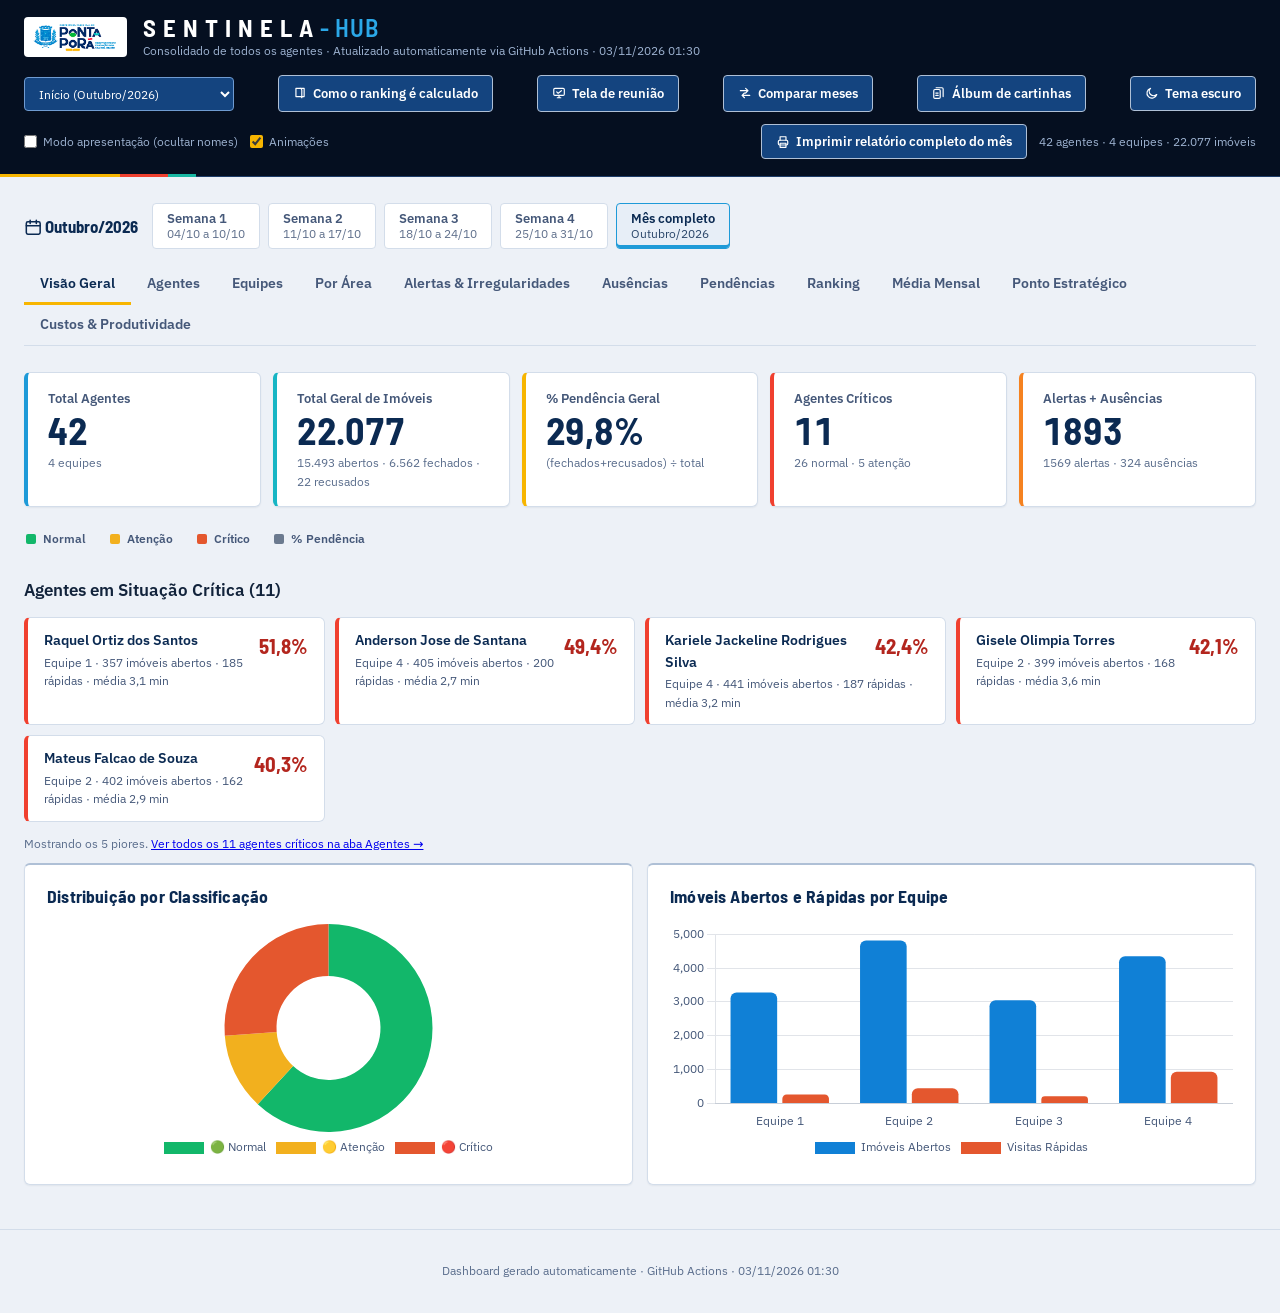
==== commit 9cd6abdc: "Atualiza coleta e dashboard automaticamente [skip ci]" ====
--- a/index.html
+++ b/index.html
@@ -468,9 +468,9 @@
 :root[data-theme="dark"] .ico-lua { display: none; }
 </style>
 </head>
-<body data-print-date="03/11/2026 01:22">
+<body data-print-date="03/11/2026 01:30">
 <svg xmlns="http://www.w3.org/2000/svg" width="0" height="0" style="position:absolute" aria-hidden="true" focusable="false"><symbol id="i-print" viewBox="0 0 24 24"><path d="M7 9V3h10v6"/><rect x="4" y="9" width="16" height="8" rx="2"/><path d="M7 14h10v7H7z"/></symbol><symbol id="i-book" viewBox="0 0 24 24"><path d="M5 4h7a3 3 0 0 1 3 3v13a2 2 0 0 0-2-2H5z"/><path d="M12 4h7v14h-4"/></symbol><symbol id="i-calendar" viewBox="0 0 24 24"><rect x="3" y="5" width="18" height="16" rx="2"/><path d="M3 10h18M8 3v4M16 3v4"/></symbol><symbol id="i-trend" viewBox="0 0 24 24"><path d="M3 17l6-6 4 4 8-8"/><path d="M15 7h6v6"/></symbol><symbol id="i-trophy" viewBox="0 0 24 24"><path d="M8 4h8v6a4 4 0 0 1-8 0z"/><path d="M8 6H4v2a3 3 0 0 0 4 2M16 6h4v2a3 3 0 0 1-4 2"/><path d="M12 14v4M8 21h8M10 18h4"/></symbol><symbol id="i-list" viewBox="0 0 24 24"><rect x="5" y="4" width="14" height="17" rx="2"/><path d="M9 4h6v3H9zM9 12h6M9 16h6"/></symbol><symbol id="i-warning" viewBox="0 0 24 24"><path d="M12 3l10 18H2z"/><path d="M12 10v5M12 18v.5"/></symbol><symbol id="i-receipt" viewBox="0 0 24 24"><path d="M6 3h12v18l-3-2-3 2-3-2-3 2z"/><path d="M9 8h6M9 12h6"/></symbol><symbol id="i-bot" viewBox="0 0 24 24"><rect x="5" y="8" width="14" height="11" rx="3"/><path d="M12 4v4M9.5 13.5h.01M14.5 13.5h.01"/></symbol><symbol id="i-chart" viewBox="0 0 24 24"><path d="M4 20V10M10 20V4M16 20v-8M22 20H2"/></symbol><symbol id="i-cone" viewBox="0 0 24 24"><path d="M3 20h18M7 20l3-14h4l3 14M8.5 14h7"/></symbol><symbol id="i-coin" viewBox="0 0 24 24"><circle cx="12" cy="12" r="9"/><path d="M12 7v10M9.5 9.5c0-1 1-1.6 2.5-1.6s2.5.6 2.5 1.6-1 1.4-2.5 1.7-2.5.7-2.5 1.8 1 1.6 2.5 1.6 2.5-.6 2.5-1.6"/></symbol><symbol id="i-pin" viewBox="0 0 24 24"><path d="M12 21s7-6.2 7-11a7 7 0 0 0-14 0c0 4.8 7 11 7 11z"/><circle cx="12" cy="10" r="2.5"/></symbol><symbol id="i-target" viewBox="0 0 24 24"><circle cx="12" cy="12" r="9"/><circle cx="12" cy="12" r="5"/><circle cx="12" cy="12" r="1"/></symbol><symbol id="i-sun" viewBox="0 0 24 24"><circle cx="12" cy="12" r="4"/><path d="M12 2v2M12 20v2M2 12h2M20 12h2M4.9 4.9l1.4 1.4M17.7 17.7l1.4 1.4M4.9 19.1l1.4-1.4M17.7 6.3l1.4-1.4"/></symbol><symbol id="i-moon" viewBox="0 0 24 24"><path d="M20 14.5A8.5 8.5 0 1 1 9.5 4a7 7 0 0 0 10.5 10.5z"/></symbol><symbol id="i-clock" viewBox="0 0 24 24"><circle cx="12" cy="12" r="9"/><path d="M12 7v5l3 2"/></symbol><symbol id="i-utensils" viewBox="0 0 24 24"><path d="M7 3v18M4 3v5a3 3 0 0 0 6 0V3M17 3c-2.5 2-3 5-2.5 9H17v9"/></symbol><symbol id="i-monitor" viewBox="0 0 24 24"><rect x="3" y="4" width="18" height="12" rx="2"/><path d="M8 21h8M12 16v5"/></symbol><symbol id="i-ban" viewBox="0 0 24 24"><circle cx="12" cy="12" r="9"/><path d="M5.6 5.6l12.8 12.8"/></symbol><symbol id="i-question" viewBox="0 0 24 24"><circle cx="12" cy="12" r="9"/><path d="M9.5 9.3a2.6 2.6 0 1 1 3.6 2.4c-.8.4-1.1.9-1.1 1.8M12 17h.01"/></symbol><symbol id="i-down" viewBox="0 0 24 24"><path d="M5 8h14l-7 9z"/></symbol><symbol id="i-home" viewBox="0 0 24 24"><path d="M4 11l8-7 8 7M6 10v10h12V10"/></symbol><symbol id="i-layers" viewBox="0 0 24 24"><path d="M12 3l9 5-9 5-9-5z"/><path d="M3 13l9 5 9-5"/></symbol><symbol id="i-close" viewBox="0 0 24 24"><path d="M6 6l12 12M18 6L6 18"/></symbol><symbol id="i-pencil" viewBox="0 0 24 24"><path d="M4 20l1-4L16 5l3 3L8 19z"/></symbol><symbol id="i-bulb" viewBox="0 0 24 24"><path d="M9 18h6M10 21h4M12 3a6 6 0 0 0-4 10.5c1 1 1 2 1 3.5h6c0-1.500 0-2.500 1-3.500A6 6 0 0 0 12 3z"/></symbol><symbol id="i-download" viewBox="0 0 24 24"><path d="M12 3v12M7 11l5 5 5-5M4 20h16"/></symbol><symbol id="i-table" viewBox="0 0 24 24"><rect x="3" y="4" width="18" height="16" rx="2"/><path d="M3 10h18M3 15h18M9 4v16"/></symbol><symbol id="i-play" viewBox="0 0 24 24"><path d="M8 5l11 7-11 7z"/></symbol><symbol id="i-pause" viewBox="0 0 24 24"><path d="M8 5v14M16 5v14"/></symbol><symbol id="i-expand" viewBox="0 0 24 24"><path d="M4 9V4h5M20 9V4h-5M4 15v5h5M20 15v5h-5"/></symbol><symbol id="i-screen" viewBox="0 0 24 24"><rect x="3" y="4" width="18" height="12" rx="2"/><path d="M9 20h6M12 16v4"/><path d="M8 10l2.500 2.500L16 8"/></symbol><symbol id="i-compare" viewBox="0 0 24 24"><path d="M4 8h13M13 4l4 4-4 4M20 16H7M11 12l-4 4 4 4"/></symbol><symbol id="i-arrow-up" viewBox="0 0 24 24"><path d="M12 19V5M6 11l6-6 6 6"/></symbol><symbol id="i-arrow-down" viewBox="0 0 24 24"><path d="M12 5v14M6 13l6 6 6-6"/></symbol><symbol id="i-minus" viewBox="0 0 24 24"><path d="M5 12h14"/></symbol><symbol id="i-timeline" viewBox="0 0 24 24"><path d="M12 3v18"/><circle cx="12" cy="7" r="2"/><circle cx="12" cy="17" r="2"/><path d="M14 7h6M4 17h6"/></symbol><symbol id="i-cards" viewBox="0 0 24 24"><rect x="3" y="6" width="11" height="15" rx="2"/><path d="M7 3h10a2 2 0 0 1 2 2v13"/><path d="M6.500 12h4M6.500 16h4"/></symbol><symbol id="i-share" viewBox="0 0 24 24"><circle cx="6" cy="12" r="2.500"/><circle cx="18" cy="6" r="2.500"/><circle cx="18" cy="18" r="2.500"/><path d="M8.200 10.800l7.600-3.600M8.200 13.200l7.600 3.600"/></symbol><symbol id="i-eye" viewBox="0 0 24 24"><path d="M2 12s4-7 10-7 10 7 10 7-4 7-10 7S2 12 2 12z"/><circle cx="12" cy="12" r="3"/></symbol></svg>
-<header> <div class="container"> <div class="header-brand"> <img src="assets/logo_ponta_pora.png" alt="Prefeitura Municipal de Ponta Porã"> <div> <h1>S E N T I N E L A <span>- HUB</span></h1> <div class="header-meta">Consolidado de todos os agentes · Atualizado automaticamente via GitHub Actions · 03/11/2026 01:22</div> </div> </div> <div class="header-actions"> <select class="period-select" onchange="if(this.value) window.location.href=this.value"> <option value="index.html" selected>Início (Outubro/2026)</option><option value="acumulado.html" >Acumulado (todas as semanas)</option><option value="historico/semanas_327-330.html" >Outubro/2026</option><option value="historico/semanas_322-326.html" >Setembro/2026</option><option value="historico/semanas_318-321.html" >Agosto/2026</option><option value="historico/semanas_313-317.html" >Julho/2026</option><option value="historico/semanas_309-312.html" >Junho/2026</option><option value="historico/semanas_305-308.html" >Maio/2026</option> </select> <a class="print-btn" href="transparencia.html" style="text-decoration:none"><svg class="ico" aria-hidden="true" focusable="false"><use href="#i-book"/></svg> Como o ranking é calculado</a> <a class="print-btn" href="projecao.html" style="text-decoration:none"><svg class="ico" aria-hidden="true" focusable="false"><use href="#i-screen"/></svg> Tela de reunião</a> <a class="print-btn" href="comparar.html" style="text-decoration:none"><svg class="ico" aria-hidden="true" focusable="false"><use href="#i-compare"/></svg> Comparar meses</a> <a class="print-btn" href="album.html" style="text-decoration:none"><svg class="ico" aria-hidden="true" focusable="false"><use href="#i-cards"/></svg> Álbum de cartinhas</a> <button type="button" class="print-btn" data-tema-btn title="Mudar para o tema escuro"><svg class="ico ico-lua" aria-hidden="true"><use href="#i-moon"/></svg><svg class="ico ico-sol" aria-hidden="true"><use href="#i-sun"/></svg> <span class="tema-txt">Tema escuro</span></button> <label class="presentation-toggle"> <input type="checkbox" id="togglePresentationMode"> Modo apresentação (ocultar nomes) </label> <label class="presentation-toggle"> <input type="checkbox" id="toggleAnimacoes" checked> Animações </label> <button type="button" class="print-btn print-full-btn" onclick="printFullReport()"><svg class="ico" aria-hidden="true" focusable="false"><use href="#i-print"/></svg> Imprimir relatório completo do mês</button> <div class="header-meta">42 agentes · 4 equipes · 22.077 imóveis</div> </div> </div>
+<header> <div class="container"> <div class="header-brand"> <img src="assets/logo_ponta_pora.png" alt="Prefeitura Municipal de Ponta Porã"> <div> <h1>S E N T I N E L A <span>- HUB</span></h1> <div class="header-meta">Consolidado de todos os agentes · Atualizado automaticamente via GitHub Actions · 03/11/2026 01:30</div> </div> </div> <div class="header-actions"> <select class="period-select" onchange="if(this.value) window.location.href=this.value"> <option value="index.html" selected>Início (Outubro/2026)</option><option value="acumulado.html" >Acumulado (todas as semanas)</option><option value="historico/semanas_327-330.html" >Outubro/2026</option><option value="historico/semanas_322-326.html" >Setembro/2026</option><option value="historico/semanas_318-321.html" >Agosto/2026</option><option value="historico/semanas_313-317.html" >Julho/2026</option><option value="historico/semanas_309-312.html" >Junho/2026</option><option value="historico/semanas_305-308.html" >Maio/2026</option> </select> <a class="print-btn" href="transparencia.html" style="text-decoration:none"><svg class="ico" aria-hidden="true" focusable="false"><use href="#i-book"/></svg> Como o ranking é calculado</a> <a class="print-btn" href="projecao.html" style="text-decoration:none"><svg class="ico" aria-hidden="true" focusable="false"><use href="#i-screen"/></svg> Tela de reunião</a> <a class="print-btn" href="comparar.html" style="text-decoration:none"><svg class="ico" aria-hidden="true" focusable="false"><use href="#i-compare"/></svg> Comparar meses</a> <a class="print-btn" href="album.html" style="text-decoration:none"><svg class="ico" aria-hidden="true" focusable="false"><use href="#i-cards"/></svg> Álbum de cartinhas</a> <button type="button" class="print-btn" data-tema-btn title="Mudar para o tema escuro"><svg class="ico ico-lua" aria-hidden="true"><use href="#i-moon"/></svg><svg class="ico ico-sol" aria-hidden="true"><use href="#i-sun"/></svg> <span class="tema-txt">Tema escuro</span></button> <label class="presentation-toggle"> <input type="checkbox" id="togglePresentationMode"> Modo apresentação (ocultar nomes) </label> <label class="presentation-toggle"> <input type="checkbox" id="toggleAnimacoes" checked> Animações </label> <button type="button" class="print-btn print-full-btn" onclick="printFullReport()"><svg class="ico" aria-hidden="true" focusable="false"><use href="#i-print"/></svg> Imprimir relatório completo do mês</button> <div class="header-meta">42 agentes · 4 equipes · 22.077 imóveis</div> </div> </div>
 </header> <div class="container"> <nav class="week-nav" aria-label="Semanas de Outubro/2026"> <span class="week-nav-titulo"><svg class="ico" aria-hidden="true" focusable="false"><use href="#i-calendar"/></svg> Outubro/2026</span> <a class="week-chip" href="historico/semana_327.html"><b>Semana 1</b><small>04/10 a 10/10</small></a><a class="week-chip" href="historico/semana_328.html"><b>Semana 2</b><small>11/10 a 17/10</small></a><a class="week-chip" href="historico/semana_329.html"><b>Semana 3</b><small>18/10 a 24/10</small></a><a class="week-chip" href="historico/semana_330.html"><b>Semana 4</b><small>25/10 a 31/10</small></a><a class="week-chip ativa" href="index.html" aria-current="page"><b>Mês completo</b><small>Outubro/2026</small></a> </nav> <div class="nav-tabs"> <button class="nav-tab active" data-section="visao-geral">Visão Geral</button> <button class="nav-tab" data-section="agentes">Agentes</button> <button class="nav-tab" data-section="equipes">Equipes</button> <button class="nav-tab" data-section="areas">Por Área</button> <button class="nav-tab" data-section="alertas">Alertas & Irregularidades</button> <button class="nav-tab" data-section="ausencias">Ausências</button> <button class="nav-tab" data-section="pendencias">Pendências</button> <button class="nav-tab" data-section="ranking">Ranking</button> <button class="nav-tab" data-section="media-mensal">Média Mensal</button> <button class="nav-tab" data-section="ponto-estrategico">Ponto Estratégico</button> <button class="nav-tab" data-section="custos">Custos & Produtividade</button> </div> <div class="section active" id="visao-geral"> <div class="kpi-grid"> <div class="kpi blue"><div class="kpi-label">Total Agentes</div><div class="kpi-value">42</div><div class="kpi-sub">4 equipes</div></div> <div class="kpi cyan"><div class="kpi-label">Total Geral de Imóveis</div><div class="kpi-value">22.077</div><div class="kpi-sub">15.493 abertos · 6.562 fechados · 22 recusados</div></div> <div class="kpi yellow"><div class="kpi-label">% Pendência Geral</div><div class="kpi-value">29,8%</div><div class="kpi-sub">(fechados+recusados) ÷ total</div></div> <div class="kpi red"><div class="kpi-label">Agentes Críticos</div><div class="kpi-value">11</div><div class="kpi-sub">26 normal · 5 atenção</div></div> <div class="kpi orange"><div class="kpi-label">Alertas + Ausências</div><div class="kpi-value">1893</div><div class="kpi-sub">1569 alertas · 324 ausências</div></div> </div> <div class="hover-legend"> <span class="legend-chip"><span class="legend-square" style="background:#12B76A"></span>Normal <span class="legend-tip">🟢 NORMAL = até 10% de visitas rápidas</span></span> <span class="legend-chip"><span class="legend-square" style="background:#F2B01E"></span>Atenção <span class="legend-tip">🟡 ATENÇÃO = 11% a 20% de visitas rápidas</span></span> <span class="legend-chip"><span class="legend-square" style="background:#E4572E"></span>Crítico <span class="legend-tip">🔴 CRÍTICO = acima de 20% de visitas rápidas</span></span> <span class="legend-chip"><span class="legend-square" style="background:#6B7A8F"></span>% Pendência <span class="legend-tip">% Pendência = (Imóveis Fechados + Recusados) ÷ Total Geral</span></span> </div> <h3 style="margin-bottom:14px;font-size:1.05rem;">Agentes em Situação Crítica (11)</h3> <div class="criticos-list"> <div class="critico-item"> <span class="ci-pct">51,8%</span> <div class="ci-name">Raquel Ortiz dos Santos</div> <div class="ci-meta">Equipe 1 · 357 imóveis abertos · 185 rápidas · média 3,1 min</div> </div> <div class="critico-item"> <span class="ci-pct">49,4%</span> <div class="ci-name">Anderson Jose de Santana</div> <div class="ci-meta">Equipe 4 · 405 imóveis abertos · 200 rápidas · média 2,7 min</div> </div> <div class="critico-item"> <span class="ci-pct">42,4%</span> <div class="ci-name">Kariele Jackeline Rodrigues Silva</div> <div class="ci-meta">Equipe 4 · 441 imóveis abertos · 187 rápidas · média 3,2 min</div> </div> <div class="critico-item"> <span class="ci-pct">42,1%</span> <div class="ci-name">Gisele Olimpia Torres</div> <div class="ci-meta">Equipe 2 · 399 imóveis abertos · 168 rápidas · média 3,6 min</div> </div> <div class="critico-item"> <span class="ci-pct">40,3%</span> <div class="ci-name">Mateus Falcao de Souza</div> <div class="ci-meta">Equipe 2 · 402 imóveis abertos · 162 rápidas · média 2,9 min</div> </div> </div> <p class="table-hint">Mostrando os 5 piores. <a href="#" onclick="goToSection('agentes');return false;">Ver todos os 11 agentes críticos na aba Agentes →</a></p> <div class="charts-grid"> <div class="chart-card"> <h3>Distribuição por Classificação</h3> <div class="chart-wrap"><canvas id="chartClass"></canvas></div> </div> <div class="chart-card"> <h3>Imóveis Abertos e Rápidas por Equipe</h3> <div class="chart-wrap"><canvas id="chartTeam"></canvas></div> </div> </div>
 </div> <div class="section" id="agentes"> <div class="chart-card"> <h3>% de Visitas Rápidas por Agente</h3> <div class="chart-wrap tall"><canvas id="chartPct"></canvas></div> <p class="chart-note"><strong>Metodologia:</strong> % Rápidas = (visitas rápidas ÷ Imóveis Abertos do agente) × 100, ordenado do maior para o menor. A cor da barra segue a mesma faixa de classificação (verde/amarelo/vermelho).</p>
 </div> <div class="table-section" style="margin-top:20px;"> <h3><svg class="ico" aria-hidden="true" focusable="false"><use href="#i-list"/></svg> Resumo Completo por Agente</h3> <p class="table-hint">Clique no cabeçalho de qualquer coluna para ordenar (clique de novo para inverter). Use o filtro de semana pra ver os números de uma semana específica em vez do período inteiro.</p> <div class="filters"> <select id="filterEquipe"><option value="">Todas as equipes</option><option>Equipe 1</option><option>Equipe 2</option><option>Equipe 3</option><option>Equipe 4</option></select> <select id="filterClass"><option value="">Todas as classificações</option><option value="NORMAL">🟢 Normal</option><option value="ATENÇÃO">🟡 Atenção</option><option value="CRÍTICO">🔴 Crítico</option></select> <input type="text" id="filterName" placeholder="Buscar agente..."> <select id="filterSemana" title="Filtrar por semana específica (em vez do período inteiro)"> <option value="todas">Todo o período</option> <option value="40">Semana 40/2026 (04/10 a 10/10)</option><option value="41">Semana 41/2026 (11/10 a 17/10)</option><option value="42">Semana 42/2026 (18/10 a 24/10)</option><option value="43">Semana 43/2026 (25/10 a 31/10)</option> </select> </div> <div class="table-wrap"> <table class="data-table sortable" id="tableAgentes"> <thead><tr> <th class="sticky-col">Agente</th><th>Equipe</th><th>Classificação</th><th>Imóveis Abertos</th><th>Dias Trab.</th><th>Visitas/Dia</th><th>Média (min)</th><th>Mediana</th><th>Rápidas</th><th>% Rápidas</th><th>Longas</th><th>Negativas</th><th>Dias c/ Meta</th><th>Duplicadas</th><th>Seq. Suspeita</th><th>No Almoço</th><th>Fora Exped.</th><th>Fechados</th><th>Recusados</th><th>Total Geral</th><th>% Pendência</th><th>Horas Trab/Dia</th><th>Horas Trab/Sem</th><th>Horas Úteis/Dia</th><th>Custo Hora Útil</th><th>Média Início Manhã</th><th>Média Fim Manhã</th><th>Média Início Tarde</th><th>Média Fim Tarde</th> </tr></thead> <tbody> <tr class="" data-equipe="Equipe 1" data-class="🟢 NORMAL" data-semana="todas"> <td class="sticky-col agent-name">Adriana de Jesus Saraiva</td> <td>Equipe 1</td> <td><span class="badge badge-normal">🟢 NORMAL</span></td> <td class="num">398</td> <td class="num">14</td> <td class="num">28,4</td> <td class="num">4,9</td> <td class="num">5</td> <td class="num">7</td> <td class="num pct">1,8%</td> <td class="num">0</td> <td class="num">0</td> <td class="num">10</td> <td class="num">0</td> <td class="num">2</td> <td class="num">8</td> <td class="num">12</td> <td class="num">135</td> <td class="num">0</td> <td class="num">533</td> <td class="num pct">25,3%</td> <td class="num">5,3</td> <td class="num">18,5</td> <td class="num">2,3</td> <td>R$ 95,27</td> <td>07:40</td> <td>09:22</td> <td>13:22</td> <td>15:08</td> </tr> <tr class="" data-equipe="Equipe 1" data-class="🟢 NORMAL" data-semana="todas"> <td class="sticky-col agent-name">Ana Gabriela Silva Garcete</td> <td>Equipe 1</td> <td><span class="badge badge-normal">🟢 NORMAL</span></td> <td class="num">375</td> <td class="num">11</td> <td class="num">34,1</td> <td class="num">5,5</td> <td class="num">4</td> <td class="num">1</td> <td class="num pct">0,3%</td> <td class="num">3</td> <td class="num">0</td> <td class="num">9</td> <td class="num">0</td> <td class="num">0</td> <td class="num">1</td> <td class="num">4</td> <td class="num">120</td> <td class="num">0</td> <td class="num">495</td> <td class="num pct">24,2%</td> <td class="num">5,5</td> <td class="num">15,1</td> <td class="num">3,1</td> <td>R$ 70,51</td> <td>08:28</td> <td>10:45</td> <td>14:17</td> <td>16:12</td> </tr> <tr class="" data-equipe="Equipe 1" data-class="🟢 NORMAL" data-semana="todas"> <td class="sticky-col agent-name">Carlos Alberto Albiero</td> <td>Equipe 1</td> <td><span class="badge badge-normal">🟢 NORMAL</span></td> <td class="num">527</td> <td class="num">16</td> <td class="num">32,9</td> <td class="num">6,1</td> <td class="num">6</td> <td class="num">2</td> <td class="num pct">0,4%</td> <td class="num">0</td> <td class="num">0</td> <td class="num">11</td> <td class="num">0</td> <td class="num">0</td> <td class="num">4</td> <td class="num">11</td> <td class="num">38</td> <td class="num">6</td> <td class="num">571</td> <td class="num pct">7,7%</td> <td class="num">5,3</td> <td class="num">21,2</td> <td class="num">3,4</td> <td>R$ 65,58</td> <td>08:05</td> <td>10:33</td> <td>13:55</td> <td>16:24</td> </tr> <tr class="" data-equipe="Equipe 1" data-class="🟢 NORMAL" data-semana="todas"> <td class="sticky-col agent-name">Cris Milene Cardenas da Silva</td> <td>Equipe 1</td> <td><span class="badge badge-normal">🟢 NORMAL</span></td> <td class="num">371</td> <td class="num">15</td> <td class="num">24,7</td> <td class="num">5,9</td> <td class="num">5</td> <td class="num">2</td> <td class="num pct">0,5%</td> <td class="num">2</td> <td class="num">0</td> <td class="num">10</td> <td class="num">0</td> <td class="num">0</td> <td class="num">15</td> <td class="num">19</td> <td class="num">232</td> <td class="num">0</td> <td class="num">603</td> <td class="num pct">38,5%</td> <td class="num">5,1</td> <td class="num">19,0</td> <td class="num">2,4</td> <td>R$ 91,13</td> <td>08:33</td> <td>10:31</td> <td>14:13</td> <td>16:12</td> </tr> <tr class="" data-equipe="Equipe 1" data-class="🟢 NORMAL" data-semana="todas"> <td class="sticky-col agent-name">Evelyn Santana Santos Oliveira</td> <td>Equipe 1</td> <td><span class="badge badge-normal">🟢 NORMAL</span></td> <td class="num">263</td> <td class="num">15</td> <td class="num">17,5</td> <td class="num">6,0</td> <td class="num">5</td> <td class="num">24</td> <td class="num pct">9,1%</td> <td class="num">0</td> <td class="num">0</td> <td class="num">6</td> <td class="num">0</td> <td class="num">0</td> <td class="num">3</td> <td class="num">6</td> <td class="num">141</td> <td class="num">0</td> <td class="num">404</td> <td class="num pct">34,9%</td> <td class="num">4,3</td> <td class="num">16,2</td> <td class="num">1,7</td> <td>R$ 127,20</td> <td>08:44</td> <td>10:32</td> <td>15:03</td> <td>16:33</td> </tr> <tr class="" data-equipe="Equipe 1" data-class="🟢 NORMAL" data-semana="todas"> <td class="sticky-col agent-name">Gabriel Alan de Oliveira Martins</td> <td>Equipe 1</td> <td><span class="badge badge-normal">🟢 NORMAL</span></td> <td class="num">223</td> <td class="num">12</td> <td class="num">18,6</td> <td class="num">5,6</td> <td class="num">5</td> <td class="num">2</td> <td class="num pct">0,9%</td> <td class="num">0</td> <td class="num">0</td> <td class="num">7</td> <td class="num">0</td> <td class="num">0</td> <td class="num">16</td> <td class="num">22</td> <td class="num">180</td> <td class="num">0</td> <td class="num">403</td> <td class="num pct">44,7%</td> <td class="num">4,0</td> <td class="num">11,8</td> <td class="num">1,7</td> <td>R$ 126,92</td> <td>09:25</td> <td>10:59</td> <td>15:28</td> <td>16:46</td> </tr> <tr class="row-critico" data-equipe="Equipe 1" data-class="🔴 CRÍTICO" data-semana="todas"> <td class="sticky-col agent-name">Raquel Ortiz dos Santos</td> <td>Equipe 1</td> <td><span class="badge badge-critico">🔴 CRÍTICO</span></td> <td class="num">357</td> <td class="num">15</td> <td class="num">23,8</td> <td class="num">3,1</td> <td class="num">2</td> <td class="num">185</td> <td class="num pct">51,8%</td> <td class="num">0</td> <td class="num">0</td> <td class="num">9</td> <td class="num">0</td> <td class="num">0</td> <td class="num">17</td> <td class="num">55</td> <td class="num">319</td> <td class="num">1</td> <td class="num">677</td> <td class="num pct">47,3%</td> <td class="num">4,2</td> <td class="num">15,9</td> <td class="num">1,2</td> <td>R$ 177,94</td> <td>08:37</td> <td>10:12</td> <td>13:35</td> <td>15:19</td> </tr> <tr class="" data-equipe="Equipe 1" data-class="🟢 NORMAL" data-semana="todas"> <td class="sticky-col agent-name">Rozentina Matos de Oliveira</td> <td>Equipe 1</td> <td><span class="badge badge-normal">🟢 NORMAL</span></td> <td class="num">390</td> <td class="num">13</td> <td class="num">30,0</td> <td class="num">5,0</td> <td class="num">4</td> <td class="num">1</td> <td class="num pct">0,3%</td> <td class="num">0</td> <td class="num">0</td> <td class="num">8</td> <td class="num">0</td> <td class="num">0</td> <td class="num">5</td> <td class="num">23</td> <td class="num">225</td> <td class="num">0</td> <td class="num">615</td> <td class="num pct">36,6%</td> <td class="num">5,4</td> <td class="num">17,7</td> <td class="num">2,5</td> <td>R$ 87,56</td> <td>07:20</td> <td>09:30</td> <td>13:30</td> <td>15:19</td> </tr> <tr class="row-atencao" data-equipe="Equipe 1" data-class="🟡 ATENÇÃO" data-semana="todas"> <td class="sticky-col agent-name">Wagner Tarlei Gomes</td> <td>Equipe 1</td> <td><span class="badge badge-atencao">🟡 ATENÇÃO</span></td> <td class="num">378</td> <td class="num">13</td> <td class="num">29,1</td> <td class="num">4,5</td> <td class="num">4</td> <td class="num">42</td> <td class="num pct">11,1%</td> <td class="num">0</td> <td class="num">0</td> <td class="num">10</td> <td class="num">0</td> <td class="num">0</td> <td class="num">7</td> <td class="num">10</td> <td class="num">50</td> <td class="num">0</td> <td class="num">428</td> <td class="num pct">11,7%</td> <td class="num">4,1</td> <td class="num">13,3</td> <td class="num">2,2</td> <td>R$ 101,24</td> <td>08:59</td> <td>10:38</td> <td>14:03</td> <td>15:53</td> </tr> <tr class="" data-equipe="Equipe 2" data-class="🟢 NORMAL" data-semana="todas"> <td class="sticky-col agent-name">Bianca Afonso Narbaez</td> <td>Equipe 2</td> <td><span class="badge badge-normal">🟢 NORMAL</span></td> <td class="num">403</td> <td class="num">10</td> <td class="num">40,3</td> <td class="num">5,5</td> <td class="num">5</td> <td class="num">10</td> <td class="num pct">2,5%</td> <td class="num">0</td> <td class="num">0</td> <td class="num">8</td> <td class="num">0</td> <td class="num">0</td> <td class="num">41</td> <td class="num">57</td> <td class="num">86</td> <td class="num">0</td> <td class="num">489</td> <td class="num pct">17,6%</td> <td class="num">5,9</td> <td class="num">14,9</td> <td class="num">3,7</td> <td>R$ 59,37</td> <td>08:32</td> <td>11:02</td> <td>14:18</td> <td>16:26</td> </tr> <tr class="" data-equipe="Equipe 2" data-class="🟢 NORMAL" data-semana="todas"> <td class="sticky-col agent-name">Brauher Luiz Alvarenga Gonzalez</td> <td>Equipe 2</td> <td><span class="badge badge-normal">🟢 NORMAL</span></td> <td class="num">434</td> <td class="num">11</td> <td class="num">39,5</td> <td class="num">4,3</td> <td class="num">4</td> <td class="num">4</td> <td class="num pct">0,9%</td> <td class="num">0</td> <td class="num">0</td> <td class="num">9</td> <td class="num">0</td> <td class="num">0</td> <td class="num">3</td> <td class="num">8</td> <td class="num">244</td> <td class="num">0</td> <td class="num">678</td> <td class="num pct">36,0%</td> <td class="num">4,8</td> <td class="num">13,3</td> <td class="num">2,8</td> <td>R$ 78,90</td> <td>08:53</td> <td>10:43</td> <td>13:28</td> <td>15:31</td> </tr> <tr class="row-atencao" data-equipe="Equipe 2" data-class="🟡 ATENÇÃO" data-semana="todas"> <td class="sticky-col agent-name">Cicero Isrrael Sanabria</td> <td>Equipe 2</td> <td><span class="badge badge-atencao">🟡 ATENÇÃO</span></td> <td class="num">451</td> <td class="num">15</td> <td class="num">30,1</td> <td class="num">8,1</td> <td class="num">7</td> <td class="num">56</td> <td class="num pct">12,4%</td> <td class="num">0</td> <td class="num">0</td> <td class="num">11</td> <td class="num">0</td> <td class="num">0</td> <td class="num">16</td> <td class="num">36</td> <td class="num">141</td> <td class="num">1</td> <td class="num">593</td> <td class="num pct">23,9%</td> <td class="num">6,5</td> <td class="num">24,2</td> <td class="num">4,0</td> <td>R$ 54,73</td> <td>08:08</td> <td>10:50</td> <td>13:36</td> <td>16:36</td> </tr> <tr class="" data-equipe="Equipe 2" data-class="🟢 NORMAL" data-semana="todas"> <td class="sticky-col agent-name">Fabiana de Figueredo Vieira</td> <td>Equipe 2</td> <td><span class="badge badge-normal">🟢 NORMAL</span></td> <td class="num">414</td> <td class="num">14</td> <td class="num">29,6</td> <td class="num">5,1</td> <td class="num">4</td> <td class="num">9</td> <td class="num pct">2,2%</td> <td class="num">0</td> <td class="num">0</td> <td class="num">11</td> <td class="num">0</td> <td class="num">0</td> <td class="num">0</td> <td class="num">5</td> <td class="num">83</td> <td class="num">0</td> <td class="num">497</td> <td class="num pct">16,7%</td> <td class="num">5,5</td> <td class="num">19,1</td> <td class="num">2,5</td> <td>R$ 88,67</td> <td>08:53</td> <td>10:30</td> <td>14:12</td> <td>16:10</td> </tr> <tr class="" data-equipe="Equipe 2" data-class="🟢 NORMAL" data-semana="todas"> <td class="sticky-col agent-name">Gilmar Bitencourt Luiz</td> <td>Equipe 2</td> <td><span class="badge badge-normal">🟢 NORMAL</span></td> <td class="num">469</td> <td class="num">14</td> <td class="num">33,5</td> <td class="num">7,7</td> <td class="num">7</td> <td class="num">1</td> <td class="num pct">0,2%</td> <td class="num">1</td> <td class="num">0</td> <td class="num">13</td> <td class="num">0</td> <td class="num">0</td> <td class="num">6</td> <td class="num">13</td> <td class="num">128</td> <td class="num">0</td> <td class="num">597</td> <td class="num pct">21,4%</td> <td class="num">6,0</td> <td class="num">21,2</td> <td class="num">4,3</td> <td>R$ 51,75</td> <td>08:21</td> <td>11:04</td> <td>13:17</td> <td>16:36</td> </tr> <tr class="row-critico" data-equipe="Equipe 2" data-class="🔴 CRÍTICO" data-semana="todas"> <td class="sticky-col agent-name">Gisele Olimpia Torres</td> <td>Equipe 2</td> <td><span class="badge badge-critico">🔴 CRÍTICO</span></td> <td class="num">399</td> <td class="num">13</td> <td class="num">30,7</td> <td class="num">3,6</td> <td class="num">3</td> <td class="num">168</td> <td class="num pct">42,1%</td> <td class="num">0</td> <td class="num">0</td> <td class="num">9</td> <td class="num">0</td> <td class="num">0</td> <td class="num">33</td> <td class="num">37</td> <td class="num">147</td> <td class="num">0</td> <td class="num">546</td> <td class="num pct">26,9%</td> <td class="num">5,1</td> <td class="num">16,6</td> <td class="num">1,9</td> <td>R$ 118,91</td> <td>09:11</td> <td>10:37</td> <td>13:57</td> <td>16:18</td> </tr> <tr class="row-critico" data-equipe="Equipe 2" data-class="🔴 CRÍTICO" data-semana="todas"> <td class="sticky-col agent-name">Mateus Falcao de Souza</td> <td>Equipe 2</td> <td><span class="badge badge-critico">🔴 CRÍTICO</span></td> <td class="num">402</td> <td class="num">14</td> <td class="num">28,7</td> <td class="num">2,9</td> <td class="num">3</td> <td class="num">162</td> <td class="num pct">40,3%</td> <td class="num">0</td> <td class="num">0</td> <td class="num">10</td> <td class="num">0</td> <td class="num">2</td> <td class="num">0</td> <td class="num">0</td> <td class="num">144</td> <td class="num">1</td> <td class="num">547</td> <td class="num pct">26,5%</td> <td class="num">3,9</td> <td class="num">13,6</td> <td class="num">1,4</td> <td>R$ 160,48</td> <td>08:42</td> <td>09:50</td> <td>14:33</td> <td>15:45</td> </tr> <tr class="" data-equipe="Equipe 2" data-class="🟢 NORMAL" data-semana="todas"> <td class="sticky-col agent-name">Suely Aguiar Alves Luiz</td> <td>Equipe 2</td> <td><span class="badge badge-normal">🟢 NORMAL</span></td> <td class="num">415</td> <td class="num">15</td> <td class="num">27,7</td> <td class="num">9,9</td> <td class="num">10</td> <td class="num">0</td> <td class="num pct">0,0%</td> <td class="num">0</td> <td class="num">0</td> <td class="num">11</td> <td class="num">0</td> <td class="num">0</td> <td class="num">12</td> <td class="num">18</td> <td class="num">78</td> <td class="num">0</td> <td class="num">493</td> <td class="num pct">15,8%</td> <td class="num">6,3</td> <td class="num">23,5</td> <td class="num">4,5</td> <td>R$ 48,62</td> <td>08:19</td> <td>10:56</td> <td>13:48</td> <td>16:36</td> </tr> <tr class="" data-equipe="Equipe 2" data-class="🟢 NORMAL" data-semana="todas"> <td class="sticky-col agent-name">Tania Maria Montania</td> <td>Equipe 2</td> <td><span class="badge badge-normal">🟢 NORMAL</span></td> <td class="num">471</td> <td class="num">12</td> <td class="num">39,2</td> <td class="num">5,2</td> <td class="num">5</td> <td class="num">3</td> <td class="num pct">0,6%</td> <td class="num">0</td> <td class="num">1</td> <td class="num">10</td> <td class="num">0</td> <td class="num">10</td> <td class="num">17</td> <td class="num">78</td> <td class="num">90</td> <td class="num">0</td> <td class="num">561</td> <td class="num pct">16,0%</td> <td class="num">5,7</td> <td class="num">17,1</td> <td class="num">3,4</td> <td>R$ 65,52</td> <td>08:37</td> <td>10:57</td> <td>13:41</td> <td>16:47</td> </tr> <tr class="row-critico" data-equipe="Equipe 2" data-class="🔴 CRÍTICO" data-semana="todas"> <td class="sticky-col agent-name">Teonilda Florentino Vieira</td> <td>Equipe 2</td> <td><span class="badge badge-critico">🔴 CRÍTICO</span></td> <td class="num">120</td> <td class="num">5</td> <td class="num">24,0</td> <td class="num">3,7</td> <td class="num">4</td> <td class="num">36</td> <td class="num pct">30,0%</td> <td class="num">0</td> <td class="num">0</td> <td class="num">4</td> <td class="num">0</td> <td class="num">0</td> <td class="num">0</td> <td class="num">0</td> <td class="num">94</td> <td class="num">0</td> <td class="num">214</td> <td class="num pct">43,9%</td> <td class="num">3,1</td> <td class="num">5,2</td> <td class="num">1,5</td> <td>R$ 149,02</td> <td>09:21</td> <td>10:35</td> <td>14:15</td> <td>16:01</td> </tr> <tr class="" data-equipe="Equipe 2" data-class="🟢 NORMAL" data-semana="todas"> <td class="sticky-col agent-name">Wesley de Souza Leal</td> <td>Equipe 2</td> <td><span class="badge badge-normal">🟢 NORMAL</span></td> <td class="num">416</td> <td class="num">13</td> <td class="num">32,0</td> <td class="num">5,5</td> <td class="num">5</td> <td class="num">3</td> <td class="num pct">0,7%</td> <td class="num">0</td> <td class="num">0</td> <td class="num">10</td> <td class="num">0</td> <td class="num">0</td> <td class="num">5</td> <td class="num">27</td> <td class="num">102</td> <td class="num">0</td> <td class="num">518</td> <td class="num pct">19,7%</td> <td class="num">5,4</td> <td class="num">17,4</td> <td class="num">2,9</td> <td>R$ 75,32</td> <td>08:37</td> <td>10:11</td> <td>13:53</td> <td>16:08</td> </tr> <tr class="" data-equipe="Equipe 2" data-class="🟢 NORMAL" data-semana="todas"> <td class="sticky-col agent-name">William Anderson Chamorro Tavares</td> <td>Equipe 2</td> <td><span class="badge badge-normal">🟢 NORMAL</span></td> <td class="num">421</td> <td class="num">16</td> <td class="num">26,3</td> <td class="num">8,3</td> <td class="num">8</td> <td class="num">0</td> <td class="num pct">0,0%</td> <td class="num">0</td> <td class="num">0</td> <td class="num">12</td> <td class="num">0</td> <td class="num">0</td> <td class="num">16</td> <td class="num">22</td> <td class="num">202</td> <td class="num">0</td> <td class="num">623</td> <td class="num pct">32,4%</td> <td class="num">5,4</td> <td class="num">21,4</td> <td class="num">3,6</td> <td>R$ 60,63</td> <td>08:45</td> <td>10:46</td> <td>13:58</td> <td>16:18</td> </tr> <tr class="" data-equipe="Equipe 3" data-class="🟢 NORMAL" data-semana="todas"> <td class="sticky-col agent-name">Alana Amanda Fernandes Ovelar</td> <td>Equipe 3</td> <td><span class="badge badge-normal">🟢 NORMAL</span></td> <td class="num">30</td> <td class="num">1</td> <td class="num">30,0</td> <td class="num">5,8</td> <td class="num">5</td> <td class="num">0</td> <td class="num pct">0,0%</td> <td class="num">0</td> <td class="num">0</td> <td class="num">1</td> <td class="num">0</td> <td class="num">0</td> <td class="num">0</td> <td class="num">0</td> <td class="num">21</td> <td class="num">0</td> <td class="num">51</td> <td class="num pct">41,2%</td> <td class="num">5,8</td> <td class="num">5,8</td> <td class="num">2,9</td> <td>R$ 76,22</td> <td>07:52</td> <td>09:25</td> <td>13:33</td> <td>15:10</td> </tr> <tr class="" data-equipe="Equipe 3" data-class="🟢 NORMAL" data-semana="todas"> <td class="sticky-col agent-name">Claine Luisa Figueiredo Torraca</td> <td>Equipe 3</td> <td><span class="badge badge-normal">🟢 NORMAL</span></td> <td class="num">402</td> <td class="num">13</td> <td class="num">30,9</td> <td class="num">5,3</td> <td class="num">5</td> <td class="num">6</td> <td class="num pct">1,5%</td> <td class="num">0</td> <td class="num">0</td> <td class="num">10</td> <td class="num">6</td> <td class="num">6</td> <td class="num">42</td> <td class="num">55</td> <td class="num">362</td> <td class="num">1</td> <td class="num">765</td> <td class="num pct">47,5%</td> <td class="num">5,0</td> <td class="num">16,4</td> <td class="num">2,7</td> <td>R$ 81,25</td> <td>08:47</td> <td>10:52</td> <td>13:56</td> <td>16:11</td> </tr> <tr class="row-critico" data-equipe="Equipe 3" data-class="🔴 CRÍTICO" data-semana="todas"> <td class="sticky-col agent-name">Emidio Rainer Vilhalba</td> <td>Equipe 3</td> <td><span class="badge badge-critico">🔴 CRÍTICO</span></td> <td class="num">407</td> <td class="num">14</td> <td class="num">29,1</td> <td class="num">3,7</td> <td class="num">3</td> <td class="num">103</td> <td class="num pct">25,3%</td> <td class="num">0</td> <td class="num">0</td> <td class="num">10</td> <td class="num">0</td> <td class="num">2</td> <td class="num">31</td> <td class="num">41</td> <td class="num">178</td> <td class="num">5</td> <td class="num">590</td> <td class="num pct">31,0%</td> <td class="num">4,9</td> <td class="num">17,3</td> <td class="num">1,8</td> <td>R$ 124,20</td> <td>08:35</td> <td>10:18</td> <td>13:54</td> <td>16:11</td> </tr> <tr class="" data-equipe="Equipe 3" data-class="🟢 NORMAL" data-semana="todas"> <td class="sticky-col agent-name">Geancarlos Ferreira Barrios</td> <td>Equipe 3</td> <td><span class="badge badge-normal">🟢 NORMAL</span></td> <td class="num">411</td> <td class="num">14</td> <td class="num">29,4</td> <td class="num">6,2</td> <td class="num">6</td> <td class="num">0</td> <td class="num pct">0,0%</td> <td class="num">0</td> <td class="num">0</td> <td class="num">12</td> <td class="num">0</td> <td class="num">0</td> <td class="num">0</td> <td class="num">0</td> <td class="num">222</td> <td class="num">0</td> <td class="num">633</td> <td class="num pct">35,1%</td> <td class="num">5,7</td> <td class="num">20,0</td> <td class="num">3,0</td> <td>R$ 72,36</td> <td>08:22</td> <td>10:27</td> <td>14:08</td> <td>16:12</td> </tr> <tr class="" data-equipe="Equipe 3" data-class="🟢 NORMAL" data-semana="todas"> <td class="sticky-col agent-name">Marco Antonio Ayala de Matos Freitas</td> <td>Equipe 3</td> <td><span class="badge badge-normal">🟢 NORMAL</span></td> <td class="num">318</td> <td class="num">11</td> <td class="num">28,9</td> <td class="num">4,8</td> <td class="num">5</td> <td class="num">4</td> <td class="num pct">1,3%</td> <td class="num">0</td> <td class="num">0</td> <td class="num">7</td> <td class="num">0</td> <td class="num">0</td> <td class="num">22</td> <td class="num">29</td> <td class="num">266</td> <td class="num">0</td> <td class="num">584</td> <td class="num pct">45,5%</td> <td class="num">4,3</td> <td class="num">11,9</td> <td class="num">2,3</td> <td>R$ 94,67</td> <td>08:49</td> <td>10:21</td> <td>13:57</td> <td>16:14</td> </tr> <tr class="row-critico" data-equipe="Equipe 3" data-class="🔴 CRÍTICO" data-semana="todas"> <td class="sticky-col agent-name">Miglidiane Maciel Ajala</td> <td>Equipe 3</td> <td><span class="badge badge-critico">🔴 CRÍTICO</span></td> <td class="num">408</td> <td class="num">12</td> <td class="num">34,0</td> <td class="num">4,5</td> <td class="num">4</td> <td class="num">105</td> <td class="num pct">25,7%</td> <td class="num">0</td> <td class="num">0</td> <td class="num">10</td> <td class="num">0</td> <td class="num">0</td> <td class="num">4</td> <td class="num">18</td> <td class="num">51</td> <td class="num">0</td> <td class="num">459</td> <td class="num pct">11,1%</td> <td class="num">4,4</td> <td class="num">13,2</td> <td class="num">2,5</td> <td>R$ 87,49</td> <td>07:51</td> <td>10:08</td> <td>13:20</td> <td>14:56</td> </tr> <tr class="" data-equipe="Equipe 3" data-class="🟢 NORMAL" data-semana="todas"> <td class="sticky-col agent-name">Naime Cristina Freitas</td> <td>Equipe 3</td> <td><span class="badge badge-normal">🟢 NORMAL</span></td> <td class="num">260</td> <td class="num">13</td> <td class="num">20,0</td> <td class="num">5,7</td> <td class="num">5</td> <td class="num">0</td> <td class="num pct">0,0%</td> <td class="num">0</td> <td class="num">0</td> <td class="num">5</td> <td class="num">0</td> <td class="num">0</td> <td class="num">0</td> <td class="num">0</td> <td class="num">241</td> <td class="num">1</td> <td class="num">502</td> <td class="num pct">48,2%</td> <td class="num">4,8</td> <td class="num">15,7</td> <td class="num">1,9</td> <td>R$ 115,64</td> <td>08:25</td> <td>10:20</td> <td>13:49</td> <td>16:02</td> </tr> <tr class="" data-equipe="Equipe 3" data-class="🟢 NORMAL" data-semana="todas"> <td class="sticky-col agent-name">Patricia Lanjer de Souza Domingues</td> <td>Equipe 3</td> <td><span class="badge badge-normal">🟢 NORMAL</span></td> <td class="num">96</td> <td class="num">4</td> <td class="num">24,0</td> <td class="num">5,9</td> <td class="num">5</td> <td class="num">2</td> <td class="num pct">2,1%</td> <td class="num">0</td> <td class="num">0</td> <td class="num">3</td> <td class="num">0</td> <td class="num">0</td> <td class="num">0</td> <td class="num">0</td> <td class="num">99</td> <td class="num">0</td> <td class="num">195</td> <td class="num pct">50,8%</td> <td class="num">4,9</td> <td class="num">19,7</td> <td class="num">2,4</td> <td>R$ 93,56</td> <td>08:56</td> <td>10:25</td> <td>13:58</td> <td>16:11</td> </tr> <tr class="" data-equipe="Equipe 3" data-class="🟢 NORMAL" data-semana="todas"> <td class="sticky-col agent-name">Rosalina Beniel Vargas</td> <td>Equipe 3</td> <td><span class="badge badge-normal">🟢 NORMAL</span></td> <td class="num">269</td> <td class="num">13</td> <td class="num">20,7</td> <td class="num">5,9</td> <td class="num">6</td> <td class="num">0</td> <td class="num pct">0,0%</td> <td class="num">0</td> <td class="num">0</td> <td class="num">6</td> <td class="num">0</td> <td class="num">0</td> <td class="num">3</td> <td class="num">5</td> <td class="num">243</td> <td class="num">3</td> <td class="num">515</td> <td class="num pct">47,8%</td> <td class="num">5,4</td> <td class="num">17,5</td> <td class="num">2,0</td> <td>R$ 109,47</td> <td>08:41</td> <td>10:38</td> <td>13:53</td> <td>16:12</td> </tr> <tr class="" data-equipe="Equipe 3" data-class="🟢 NORMAL" data-semana="todas"> <td class="sticky-col agent-name">Selba Ramona Afonso</td> <td>Equipe 3</td> <td><span class="badge badge-normal">🟢 NORMAL</span></td> <td class="num">449</td> <td class="num">12</td> <td class="num">37,4</td> <td class="num">6,8</td> <td class="num">7</td> <td class="num">0</td> <td class="num pct">0,0%</td> <td class="num">0</td> <td class="num">0</td> <td class="num">11</td> <td class="num">0</td> <td class="num">0</td> <td class="num">32</td> <td class="num">43</td> <td class="num">165</td> <td class="num">0</td> <td class="num">614</td> <td class="num pct">26,9%</td> <td class="num">6,0</td> <td class="num">17,9</td> <td class="num">4,2</td> <td>R$ 52,20</td> <td>08:00</td> <td>10:57</td> <td>13:25</td> <td>16:13</td> </tr> <tr class="row-critico" data-equipe="Equipe 4" data-class="🔴 CRÍTICO" data-semana="todas"> <td class="sticky-col agent-name">Anderson Jose de Santana</td> <td>Equipe 4</td> <td><span class="badge badge-critico">🔴 CRÍTICO</span></td> <td class="num">405</td> <td class="num">13</td> <td class="num">31,1</td> <td class="num">2,7</td> <td class="num">3</td> <td class="num">200</td> <td class="num pct">49,4%</td> <td class="num">0</td> <td class="num">0</td> <td class="num">9</td> <td class="num">0</td> <td class="num">0</td> <td class="num">14</td> <td class="num">23</td> <td class="num">145</td> <td class="num">0</td> <td class="num">550</td> <td class="num pct">26,4%</td> <td class="num">4,1</td> <td class="num">13,2</td> <td class="num">1,4</td> <td>R$ 156,17</td> <td>08:36</td> <td>10:11</td> <td>14:10</td> <td>15:36</td> </tr> <tr class="" data-equipe="Equipe 4" data-class="🟢 NORMAL" data-semana="todas"> <td class="sticky-col agent-name">Gisele Lopes Justiniano</td> <td>Equipe 4</td> <td><span class="badge badge-normal">🟢 NORMAL</span></td> <td class="num">398</td> <td class="num">14</td> <td class="num">28,4</td> <td class="num">6,2</td> <td class="num">6</td> <td class="num">4</td> <td class="num pct">1,0%</td> <td class="num">0</td> <td class="num">0</td> <td class="num">11</td> <td class="num">0</td> <td class="num">0</td> <td class="num">29</td> <td class="num">41</td> <td class="num">164</td> <td class="num">0</td> <td class="num">562</td> <td class="num pct">29,2%</td> <td class="num">4,9</td> <td class="num">17,0</td> <td class="num">2,9</td> <td>R$ 75,51</td> <td>08:25</td> <td>10:39</td> <td>13:34</td> <td>15:46</td> </tr> <tr class="row-critico" data-equipe="Equipe 4" data-class="🔴 CRÍTICO" data-semana="todas"> <td class="sticky-col agent-name">Juliana Patricia Goncalves</td> <td>Equipe 4</td> <td><span class="badge badge-critico">🔴 CRÍTICO</span></td> <td class="num">242</td> <td class="num">13</td> <td class="num">18,6</td> <td class="num">5,0</td> <td class="num">4</td> <td class="num">56</td> <td class="num pct">23,1%</td> <td class="num">3</td> <td class="num">0</td> <td class="num">6</td> <td class="num">0</td> <td class="num">0</td> <td class="num">0</td> <td class="num">0</td> <td class="num">140</td> <td class="num">0</td> <td class="num">382</td> <td class="num pct">36,6%</td> <td class="num">3,7</td> <td class="num">12,1</td> <td class="num">1,6</td> <td>R$ 140,98</td> <td>09:15</td> <td>11:05</td> <td>14:52</td> <td>16:02</td> </tr> <tr class="row-critico" data-equipe="Equipe 4" data-class="🔴 CRÍTICO" data-semana="todas"> <td class="sticky-col agent-name">Kariele Jackeline Rodrigues Silva</td> <td>Equipe 4</td> <td><span class="badge badge-critico">🔴 CRÍTICO</span></td> <td class="num">441</td> <td class="num">14</td> <td class="num">31,5</td> <td class="num">3,2</td> <td class="num">3</td> <td class="num">187</td> <td class="num pct">42,4%</td> <td class="num">0</td> <td class="num">0</td> <td class="num">11</td> <td class="num">0</td> <td class="num">0</td> <td class="num">30</td> <td class="num">31</td> <td class="num">146</td> <td class="num">0</td> <td class="num">587</td> <td class="num pct">24,9%</td> <td class="num">4,0</td> <td class="num">14,0</td> <td class="num">1,7</td> <td>R$ 131,97</td> <td>08:49</td> <td>10:14</td> <td>14:13</td> <td>15:24</td> </tr> <tr class="row-critico" data-equipe="Equipe 4" data-class="🔴 CRÍTICO" data-semana="todas"> <td class="sticky-col agent-name">Kátia Cilene Silveira Machado</td> <td>Equipe 4</td> <td><span class="badge badge-critico">🔴 CRÍTICO</span></td> <td class="num">402</td> <td class="num">13</td> <td class="num">30,9</td> <td class="num">3,9</td> <td class="num">3</td> <td class="num">139</td> <td class="num pct">34,6%</td> <td class="num">0</td> <td class="num">0</td> <td class="num">9</td> <td class="num">0</td> <td class="num">0</td> <td class="num">17</td> <td class="num">42</td> <td class="num">148</td> <td class="num">0</td> <td class="num">550</td> <td class="num pct">26,9%</td> <td class="num">3,8</td> <td class="num">12,3</td> <td class="num">2,0</td> <td>R$ 109,26</td> <td>09:55</td> <td>11:01</td> <td>14:34</td> <td>16:39</td> </tr> <tr class="row-critico" data-equipe="Equipe 4" data-class="🔴 CRÍTICO" data-semana="todas"> <td class="sticky-col agent-name">Rafael Ramos Recalde</td> <td>Equipe 4</td> <td><span class="badge badge-critico">🔴 CRÍTICO</span></td> <td class="num">422</td> <td class="num">13</td> <td class="num">32,5</td> <td class="num">3,5</td> <td class="num">3</td> <td class="num">135</td> <td class="num pct">32,0%</td> <td class="num">0</td> <td class="num">0</td> <td class="num">11</td> <td class="num">0</td> <td class="num">0</td> <td class="num">10</td> <td class="num">19</td> <td class="num">113</td> <td class="num">0</td> <td class="num">535</td> <td class="num pct">21,1%</td> <td class="num">4,2</td> <td class="num">13,8</td> <td class="num">1,9</td> <td>R$ 117,37</td> <td>09:21</td> <td>10:47</td> <td>14:35</td> <td>16:09</td> </tr> <tr class="row-atencao" data-equipe="Equipe 4" data-class="🟡 ATENÇÃO" data-semana="todas"> <td class="sticky-col agent-name">Ramona dos Santos Oliveira</td> <td>Equipe 4</td> <td><span class="badge badge-atencao">🟡 ATENÇÃO</span></td> <td class="num">418</td> <td class="num">15</td> <td class="num">27,9</td> <td class="num">5,4</td> <td class="num">5</td> <td class="num">67</td> <td class="num pct">16,0%</td> <td class="num">0</td> <td class="num">0</td> <td class="num">11</td> <td class="num">0</td> <td class="num">0</td> <td class="num">19</td> <td class="num">21</td> <td class="num">125</td> <td class="num">0</td> <td class="num">543</td> <td class="num pct">23,0%</td> <td class="num">5,2</td> <td class="num">19,3</td> <td class="num">2,5</td> <td>R$ 88,81</td> <td>08:46</td> <td>10:39</td> <td>14:21</td> <td>16:22</td> </tr> <tr class="row-atencao" data-equipe="Equipe 4" data-class="🟡 ATENÇÃO" data-semana="todas"> <td class="sticky-col agent-name">Rozana Reis da Silva</td> <td>Equipe 4</td> <td><span class="badge badge-atencao">🟡 ATENÇÃO</span></td> <td class="num">403</td> <td class="num">13</td> <td class="num">31,0</td> <td class="num">3,7</td> <td class="num">3</td> <td class="num">50</td> <td class="num pct">12,4%</td> <td class="num">0</td> <td class="num">0</td> <td class="num">10</td> <td class="num">0</td> <td class="num">0</td> <td class="num">23</td> <td class="num">29</td> <td class="num">280</td> <td class="num">0</td> <td class="num">683</td> <td class="num pct">41,0%</td> <td class="num">4,0</td> <td class="num">13,2</td> <td class="num">1,9</td> <td>R$ 116,10</td> <td>08:39</td> <td>10:30</td> <td>13:42</td> <td>15:28</td> </tr> <tr class="" data-equipe="Equipe 4" data-class="🟢 NORMAL" data-semana="todas"> <td class="sticky-col agent-name">Sara Eliane Talaveira de Oliveira</td> <td>Equipe 4</td> <td><span class="badge badge-normal">🟢 NORMAL</span></td> <td class="num">406</td> <td class="num">14</td> <td class="num">29,0</td> <td class="num">6,8</td> <td class="num">6</td> <td class="num">25</td> <td class="num pct">6,2%</td> <td class="num">2</td> <td class="num">3</td> <td class="num">11</td> <td class="num">0</td> <td class="num">2</td> <td class="num">16</td> <td class="num">20</td> <td class="num">132</td> <td class="num">0</td> <td class="num">538</td> <td class="num pct">24,5%</td> <td class="num">4,9</td> <td class="num">17,2</td> <td class="num">3,2</td> <td>R$ 68,21</td> <td>08:19</td> <td>10:47</td> <td>13:43</td> <td>16:28</td> </tr> <tr class="" data-equipe="Equipe 4" data-class="🟢 NORMAL" data-semana="todas"> <td class="sticky-col agent-name">Silvina Regina de Souza Valiente</td> <td>Equipe 4</td> <td><span class="badge badge-normal">🟢 NORMAL</span></td> <td class="num">410</td> <td class="num">13</td> <td class="num">31,5</td> <td class="num">5,9</td> <td class="num">5</td> <td class="num">1</td> <td class="num pct">0,2%</td> <td class="num">0</td> <td class="num">0</td> <td class="num">10</td> <td class="num">0</td> <td class="num">0</td> <td class="num">24</td> <td class="num">34</td> <td class="num">182</td> <td class="num">2</td> <td class="num">594</td> <td class="num pct">31,0%</td> <td class="num">5,8</td> <td class="num">18,9</td> <td class="num">3,1</td> <td>R$ 70,92</td> <td>08:54</td> <td>10:57</td> <td>14:42</td> <td>16:52</td> </tr> <tr class="row-atencao" data-equipe="Equipe 4" data-class="🟡 ATENÇÃO" data-semana="todas"> <td class="sticky-col agent-name">Walquiria Araujo Flores</td> <td>Equipe 4</td> <td><span class="badge badge-atencao">🟡 ATENÇÃO</span></td> <td class="num">399</td> <td class="num">15</td> <td class="num">26,6</td> <td class="num">4,3</td> <td class="num">4</td> <td class="num">78</td> <td class="num pct">19,6%</td> <td class="num">0</td> <td class="num">0</td> <td class="num">11</td> <td class="num">0</td> <td class="num">0</td> <td class="num">26</td> <td class="num">54</td> <td class="num">160</td> <td class="num">1</td> <td class="num">560</td> <td class="num pct">28,8%</td> <td class="num">4,6</td> <td class="num">17,2</td> <td class="num">1,9</td> <td>R$ 116,00</td> <td>07:49</td> <td>09:49</td> <td>13:01</td> <td>14:48</td> </tr> <tr class="" data-equipe="Equipe 1" data-class="🟢 NORMAL" data-semana="40" style="display:none;"> <td class="sticky-col agent-name">Adriana de Jesus Saraiva</td> <td>Equipe 1</td> <td><span class="badge badge-normal">🟢 NORMAL</span></td> <td class="num">101</td> <td class="num">4</td> <td class="num">25,2</td> <td class="num">4,6</td> <td class="num">4</td> <td class="num">3</td> <td class="num pct">3,0%</td> <td class="num">0</td> <td class="num">0</td> <td class="num">3</td> <td class="num">0</td> <td class="num">0</td> <td class="num">6</td> <td class="num">8</td> <td class="num">—</td> <td class="num">—</td> <td class="num">—</td> <td class="num pct">—%</td> <td class="num">4,5</td> <td class="num">18,2</td> <td class="num">1,9</td> <td>R$ 114,33</td> <td>08:01</td> <td>08:42</td> <td>13:17</td> <td>15:30</td> </tr> <tr class="" data-equipe="Equipe 1" data-class="🟢 NORMAL" data-semana="40" style="display:none;"> <td class="sticky-col agent-name">Ana Gabriela Silva Garcete</td> <td>Equipe 1</td> <td><span class="badge badge-normal">🟢 NORMAL</span></td> <td class="num">76</td> <td class="num">3</td> <td class="num">25,3</td> <td class="num">6,2</td> <td class="num">4</td> <td class="num">0</td> <td class="num pct">0,0%</td> <td class="num">1</td> <td class="num">0</td> <td class="num">2</td> <td class="num">0</td> <td class="num">0</td> <td class="num">0</td> <td class="num">0</td> <td class="num">—</td> <td class="num">—</td> <td class="num">—</td> <td class="num pct">—%</td> <td class="num">3,8</td> <td class="num">11,4</td> <td class="num">2,6</td> <td>R$ 84,84</td> <td>08:21</td> <td>10:26</td> <td>14:01</td> <td>16:30</td> </tr> <tr class="row-atencao" data-equipe="Equipe 4" data-class="🟡 ATENÇÃO" data-semana="40" style="display:none;"> <td class="sticky-col agent-name">Anderson Jose de Santana</td> <td>Equipe 4</td> <td><span class="badge badge-atencao">🟡 ATENÇÃO</span></td> <td class="num">37</td> <td class="num">3</td> <td class="num">12,3</td> <td class="num">3,6</td> <td class="num">3</td> <td class="num">4</td> <td class="num pct">10,8%</td> <td class="num">0</td> <td class="num">0</td> <td class="num">0</td> <td class="num">0</td> <td class="num">0</td> <td class="num">0</td> <td class="num">0</td> <td class="num">—</td> <td class="num">—</td> <td class="num">—</td> <td class="num pct">—%</td> <td class="num">1,4</td> <td class="num">4,2</td> <td class="num">0,7</td> <td>R$ 296,93</td> <td>08:21</td> <td>10:02</td> <td>14:08</td> <td>15:23</td> </tr> <tr class="" data-equipe="Equipe 2" data-class="🟢 NORMAL" data-semana="40" style="display:none;"> <td class="sticky-col agent-name">Bianca Afonso Narbaez</td> <td>Equipe 2</td> <td><span class="badge badge-normal">🟢 NORMAL</span></td> <td class="num">42</td> <td class="num">2</td> <td class="num">21,0</td> <td class="num">8,4</td> <td class="num">8</td> <td class="num">0</td> <td class="num pct">0,0%</td> <td class="num">0</td> <td class="num">0</td> <td class="num">1</td> <td class="num">0</td> <td class="num">0</td> <td class="num">0</td> <td class="num">0</td> <td class="num">—</td> <td class="num">—</td> <td class="num">—</td> <td class="num pct">—%</td> <td class="num">4,5</td> <td class="num">8,9</td> <td class="num">2,9</td> <td>R$ 75,57</td> <td>08:31</td> <td>10:17</td> <td>14:32</td> <td>16:44</td> </tr> <tr class="" data-equipe="Equipe 2" data-class="🟢 NORMAL" data-semana="40" style="display:none;"> <td class="sticky-col agent-name">Brauher Luiz Alvarenga Gonzalez</td> <td>Equipe 2</td> <td><span class="badge badge-normal">🟢 NORMAL</span></td> <td class="num">39</td> <td class="num">2</td> <td class="num">19,5</td> <td class="num">5,3</td> <td class="num">5</td> <td class="num">0</td> <td class="num pct">0,0%</td> <td class="num">0</td> <td class="num">0</td> <td class="num">1</td> <td class="num">0</td> <td class="num">0</td> <td class="num">0</td> <td class="num">0</td> <td class="num">—</td> <td class="num">—</td> <td class="num">—</td> <td class="num pct">—%</td> <td class="num">3,5</td> <td class="num">6,9</td> <td class="num">1,7</td> <td>R$ 128,14</td> <td>09:33</td> <td>10:14</td> <td>13:49</td> <td>15:45</td> </tr> <tr class="" data-equipe="Equipe 1" data-class="🟢 NORMAL" data-semana="40" style="display:none;"> <td class="sticky-col agent-name">Carlos Alberto Albiero</td> <td>Equipe 1</td> <td><span class="badge badge-normal">🟢 NORMAL</span></td> <td class="num">78</td> <td class="num">3</td> <td class="num">26,0</td> <td class="num">6,2</td> <td class="num">6</td> <td class="num">0</td> <td class="num pct">0,0%</td> <td class="num">0</td> <td class="num">0</td> <td class="num">2</td> <td class="num">0</td> <td class="num">0</td> <td class="num">0</td> <td class="num">0</td> <td class="num">—</td> <td class="num">—</td> <td class="num">—</td> <td class="num pct">—%</td> <td class="num">5,5</td> <td class="num">16,4</td> <td class="num">2,7</td> <td>R$ 81,70</td> <td>08:07</td> <td>10:09</td> <td>14:03</td> <td>16:27</td> </tr> <tr class="" data-equipe="Equipe 2" data-class="🟢 NORMAL" data-semana="40" style="display:none;"> <td class="sticky-col agent-name">Cicero Isrrael Sanabria</td> <td>Equipe 2</td> <td><span class="badge badge-normal">🟢 NORMAL</span></td> <td class="num">47</td> <td class="num">3</td> <td class="num">15,7</td> <td class="num">12,1</td> <td class="num">14</td> <td class="num">1</td> <td class="num pct">2,1%</td> <td class="num">0</td> <td class="num">0</td> <td class="num">1</td> <td class="num">0</td> <td class="num">0</td> <td class="num">0</td> <td class="num">0</td> <td class="num">—</td> <td class="num">—</td> <td class="num">—</td> <td class="num pct">—%</td> <td class="num">5,6</td> <td class="num">16,7</td> <td class="num">3,2</td> <td>R$ 69,80</td> <td>08:32</td> <td>10:48</td> <td>14:00</td> <td>16:46</td> </tr> <tr class="" data-equipe="Equipe 3" data-class="🟢 NORMAL" data-semana="40" style="display:none;"> <td class="sticky-col agent-name">Claine Luisa Figueiredo Torraca</td> <td>Equipe 3</td> <td><span class="badge badge-normal">🟢 NORMAL</span></td> <td class="num">40</td> <td class="num">2</td> <td class="num">20,0</td> <td class="num">5,8</td> <td class="num">5</td> <td class="num">0</td> <td class="num pct">0,0%</td> <td class="num">0</td> <td class="num">0</td> <td class="num">1</td> <td class="num">0</td> <td class="num">0</td> <td class="num">0</td> <td class="num">0</td> <td class="num">—</td> <td class="num">—</td> <td class="num">—</td> <td class="num pct">—%</td> <td class="num">4,7</td> <td class="num">9,4</td> <td class="num">1,9</td> <td>R$ 113,36</td> <td>08:35</td> <td>10:32</td> <td>14:32</td> <td>16:45</td> </tr> <tr class="" data-equipe="Equipe 1" data-class="🟢 NORMAL" data-semana="40" style="display:none;"> <td class="sticky-col agent-name">Cris Milene Cardenas da Silva</td> <td>Equipe 1</td> <td><span class="badge badge-normal">🟢 NORMAL</span></td> <td class="num">55</td> <td class="num">3</td> <td class="num">18,3</td> <td class="num">6,8</td> <td class="num">6</td> <td class="num">0</td> <td class="num pct">0,0%</td> <td class="num">2</td> <td class="num">0</td> <td class="num">1</td> <td class="num">0</td> <td class="num">0</td> <td class="num">0</td> <td class="num">0</td> <td class="num">—</td> <td class="num">—</td> <td class="num">—</td> <td class="num pct">—%</td> <td class="num">4,7</td> <td class="num">14,2</td> <td class="num">2,1</td> <td>R$ 106,67</td> <td>08:41</td> <td>10:22</td> <td>14:04</td> <td>16:09</td> </tr> <tr class="row-critico" data-equipe="Equipe 3" data-class="🔴 CRÍTICO" data-semana="40" style="display:none;"> <td class="sticky-col agent-name">Emidio Rainer Vilhalba</td> <td>Equipe 3</td> <td><span class="badge badge-critico">🔴 CRÍTICO</span></td> <td class="num">29</td> <td class="num">2</td> <td class="num">14,5</td> <td class="num">3,6</td> <td class="num">3</td> <td class="num">8</td> <td class="num pct">27,6%</td> <td class="num">0</td> <td class="num">0</td> <td class="num">0</td> <td class="num">0</td> <td class="num">0</td> <td class="num">0</td> <td class="num">0</td> <td class="num">—</td> <td class="num">—</td> <td class="num">—</td> <td class="num pct">—%</td> <td class="num">4,6</td> <td class="num">9,2</td> <td class="num">0,9</td> <td>R$ 255,05</td> <td>08:30</td> <td>10:26</td> <td>14:01</td> <td>16:23</td> </tr> <tr class="row-atencao" data-equipe="Equipe 1" data-class="🟡 ATENÇÃO" data-semana="40" style="display:none;"> <td class="sticky-col agent-name">Evelyn Santana Santos Oliveira</td> <td>Equipe 1</td> <td><span class="badge badge-atencao">🟡 ATENÇÃO</span></td> <td class="num">38</td> <td class="num">3</td> <td class="num">12,7</td> <td class="num">5,7</td> <td class="num">5</td> <td class="num">5</td> <td class="num pct">13,2%</td> <td class="num">0</td> <td class="num">0</td> <td class="num">0</td> <td class="num">0</td> <td class="num">0</td> <td class="num">0</td> <td class="num">0</td> <td class="num">—</td> <td class="num">—</td> <td class="num">—</td> <td class="num pct">—%</td> <td class="num">1,8</td> <td class="num">5,3</td> <td class="num">1,2</td> <td>R$ 183,36</td> <td>07:54</td> <td>10:15</td> <td>15:10</td> <td>16:38</td> </tr> <tr class="" data-equipe="Equipe 2" data-class="🟢 NORMAL" data-semana="40" style="display:none;"> <td class="sticky-col agent-name">Fabiana de Figueredo Vieira</td> <td>Equipe 2</td> <td><span class="badge badge-normal">🟢 NORMAL</span></td> <td class="num">82</td> <td class="num">3</td> <td class="num">27,3</td> <td class="num">5,0</td> <td class="num">5</td> <td class="num">1</td> <td class="num pct">1,2%</td> <td class="num">0</td> <td class="num">0</td> <td class="num">2</td> <td class="num">0</td> <td class="num">0</td> <td class="num">0</td> <td class="num">0</td> <td class="num">—</td> <td class="num">—</td> <td class="num">—</td> <td class="num pct">—%</td> <td class="num">5,6</td> <td class="num">16,8</td> <td class="num">2,3</td> <td>R$ 96,11</td> <td>08:51</td> <td>09:58</td> <td>14:10</td> <td>15:58</td> </tr> <tr class="" data-equipe="Equipe 1" data-class="🟢 NORMAL" data-semana="40" style="display:none;"> <td class="sticky-col agent-name">Gabriel Alan de Oliveira Martins</td> <td>Equipe 1</td> <td><span class="badge badge-normal">🟢 NORMAL</span></td> <td class="num">35</td> <td class="num">2</td> <td class="num">17,5</td> <td class="num">5,3</td> <td class="num">5</td> <td class="num">1</td> <td class="num pct">2,9%</td> <td class="num">0</td> <td class="num">0</td> <td class="num">1</td> <td class="num">0</td> <td class="num">0</td> <td class="num">0</td> <td class="num">0</td> <td class="num">—</td> <td class="num">—</td> <td class="num">—</td> <td class="num pct">—%</td> <td class="num">3,7</td> <td class="num">7,3</td> <td class="num">1,5</td> <td>R$ 144,16</td> <td>09:15</td> <td>10:50</td> <td>15:27</td> <td>16:50</td> </tr> <tr class="" data-equipe="Equipe 3" data-class="🟢 NORMAL" data-semana="40" style="display:none;"> <td class="sticky-col agent-name">Geancarlos Ferreira Barrios</td> <td>Equipe 3</td> <td><span class="badge badge-normal">🟢 NORMAL</span></td> <td class="num">82</td> <td class="num">3</td> <td class="num">27,3</td> <td class="num">6,7</td> <td class="num">6</td> <td class="num">0</td> <td class="num pct">0,0%</td> <td class="num">0</td> <td class="num">0</td> <td class="num">2</td> <td class="num">0</td> <td class="num">0</td> <td class="num">0</td> <td class="num">0</td> <td class="num">—</td> <td class="num">—</td> <td class="num">—</td> <td class="num pct">—%</td> <td class="num">6,5</td> <td class="num">19,4</td> <td class="num">3,0</td> <td>R$ 72,87</td> <td>08:14</td> <td>10:04</td> <td>14:23</td> <td>16:12</td> </tr> <tr class="" data-equipe="Equipe 2" data-class="🟢 NORMAL" data-semana="40" style="display:none;"> <td class="sticky-col agent-name">Gilmar Bitencourt Luiz</td> <td>Equipe 2</td> <td><span class="badge badge-normal">🟢 NORMAL</span></td> <td class="num">73</td> <td class="num">3</td> <td class="num">24,3</td> <td class="num">9,1</td> <td class="num">9</td> <td class="num">0</td> <td class="num pct">0,0%</td> <td class="num">1</td> <td class="num">0</td> <td class="num">2</td> <td class="num">0</td> <td class="num">0</td> <td class="num">0</td> <td class="num">0</td> <td class="num">—</td> <td class="num">—</td> <td class="num">—</td> <td class="num pct">—%</td> <td class="num">5,0</td> <td class="num">15,0</td> <td class="num">3,7</td> <td>R$ 60,01</td> <td>09:17</td> <td>10:57</td> <td>13:11</td> <td>16:35</td> </tr> <tr class="" data-equipe="Equipe 4" data-class="🟢 NORMAL" data-semana="40" style="display:none;"> <td class="sticky-col agent-name">Gisele Lopes Justiniano</td> <td>Equipe 4</td> <td><span class="badge badge-normal">🟢 NORMAL</span></td> <td class="num">63</td> <td class="num">3</td> <td class="num">21,0</td> <td class="num">6,3</td> <td class="num">6</td> <td class="num">1</td> <td class="num pct">1,6%</td> <td class="num">0</td> <td class="num">0</td> <td class="num">2</td> <td class="num">0</td> <td class="num">0</td> <td class="num">0</td> <td class="num">0</td> <td class="num">—</td> <td class="num">—</td> <td class="num">—</td> <td class="num pct">—%</td> <td class="num">3,7</td> <td class="num">11,2</td> <td class="num">2,2</td> <td>R$ 99,72</td> <td>08:23</td> <td>10:12</td> <td>14:18</td> <td>16:19</td> </tr> <tr class="row-critico" data-equipe="Equipe 2" data-class="🔴 CRÍTICO" data-semana="40" style="display:none;"> <td class="sticky-col agent-name">Gisele Olimpia Torres</td> <td>Equipe 2</td> <td><span class="badge badge-critico">🔴 CRÍTICO</span></td> <td class="num">56</td> <td class="num">3</td> <td class="num">18,7</td> <td class="num">4,8</td> <td class="num">4</td> <td class="num">16</td> <td class="num pct">28,6%</td> <td class="num">0</td> <td class="num">0</td> <td class="num">1</td> <td class="num">0</td> <td class="num">0</td> <td class="num">0</td> <td class="num">0</td> <td class="num">—</td> <td class="num">—</td> <td class="num">—</td> <td class="num pct">—%</td> <td class="num">4,2</td> <td class="num">12,4</td> <td class="num">1,5</td> <td>R$ 148,46</td> <td>09:12</td> <td>10:23</td> <td>14:40</td> <td>16:11</td> </tr> <tr class="row-critico" data-equipe="Equipe 4" data-class="🔴 CRÍTICO" data-semana="40" style="display:none;"> <td class="sticky-col agent-name">Juliana Patricia Goncalves</td> <td>Equipe 4</td> <td><span class="badge badge-critico">🔴 CRÍTICO</span></td> <td class="num">38</td> <td class="num">3</td> <td class="num">12,7</td> <td class="num">4,2</td> <td class="num">3</td> <td class="num">13</td> <td class="num pct">34,2%</td> <td class="num">1</td> <td class="num">0</td> <td class="num">0</td> <td class="num">0</td> <td class="num">0</td> <td class="num">0</td> <td class="num">0</td> <td class="num">—</td> <td class="num">—</td> <td class="num">—</td> <td class="num pct">—%</td> <td class="num">3,3</td> <td class="num">9,8</td> <td class="num">0,9</td> <td>R$ 248,68</td> <td>09:20</td> <td>12:33</td> <td>15:05</td> <td>15:46</td> </tr> <tr class="row-critico" data-equipe="Equipe 4" data-class="🔴 CRÍTICO" data-semana="40" style="display:none;"> <td class="sticky-col agent-name">Kariele Jackeline Rodrigues Silva</td> <td>Equipe 4</td> <td><span class="badge badge-critico">🔴 CRÍTICO</span></td> <td class="num">67</td> <td class="num">3</td> <td class="num">22,3</td> <td class="num">3,5</td> <td class="num">3</td> <td class="num">26</td> <td class="num pct">38,8%</td> <td class="num">0</td> <td class="num">0</td> <td class="num">2</td> <td class="num">0</td> <td class="num">0</td> <td class="num">0</td> <td class="num">0</td> <td class="num">—</td> <td class="num">—</td> <td class="num">—</td> <td class="num pct">—%</td> <td class="num">2,7</td> <td class="num">8,0</td> <td class="num">1,3</td> <td>R$ 167,88</td> <td>09:04</td> <td>09:56</td> <td>14:18</td> <td>15:37</td> </tr> <tr class="row-atencao" data-equipe="Equipe 4" data-class="🟡 ATENÇÃO" data-semana="40" style="display:none;"> <td class="sticky-col agent-name">Kátia Cilene Silveira Machado</td> <td>Equipe 4</td> <td><span class="badge badge-atencao">🟡 ATENÇÃO</span></td> <td class="num">39</td> <td class="num">2</td> <td class="num">19,5</td> <td class="num">5,2</td> <td class="num">5</td> <td class="num">7</td> <td class="num pct">17,9%</td> <td class="num">0</td> <td class="num">0</td> <td class="num">1</td> <td class="num">0</td> <td class="num">0</td> <td class="num">0</td> <td class="num">0</td> <td class="num">—</td> <td class="num">—</td> <td class="num">—</td> <td class="num pct">—%</td> <td class="num">3,4</td> <td class="num">6,8</td> <td class="num">1,7</td> <td>R$ 131,31</td> <td>09:29</td> <td>10:58</td> <td>14:41</td> <td>16:08</td> </tr> <tr class="" data-equipe="Equipe 3" data-class="🟢 NORMAL" data-semana="40" style="display:none;"> <td class="sticky-col agent-name">Marco Antonio Ayala de Matos Freitas</td> <td>Equipe 3</td> <td><span class="badge badge-normal">🟢 NORMAL</span></td> <td class="num">16</td> <td class="num">1</td> <td class="num">16,0</td> <td class="num">5,2</td> <td class="num">5</td> <td class="num">0</td> <td class="num pct">0,0%</td> <td class="num">0</td> <td class="num">0</td> <td class="num">0</td> <td class="num">0</td> <td class="num">0</td> <td class="num">0</td> <td class="num">0</td> <td class="num">—</td> <td class="num">—</td> <td class="num">—</td> <td class="num pct">—%</td> <td class="num">1,8</td> <td class="num">1,8</td> <td class="num">1,4</td> <td>R$ 157,89</td> <td>None</td> <td>None</td> <td>14:32</td> <td>16:17</td> </tr> <tr class="row-critico" data-equipe="Equipe 2" data-class="🔴 CRÍTICO" data-semana="40" style="display:none;"> <td class="sticky-col agent-name">Mateus Falcao de Souza</td> <td>Equipe 2</td> <td><span class="badge badge-critico">🔴 CRÍTICO</span></td> <td class="num">66</td> <td class="num">3</td> <td class="num">22,0</td> <td class="num">3,2</td> <td class="num">3</td> <td class="num">16</td> <td class="num pct">24,2%</td> <td class="num">0</td> <td class="num">0</td> <td class="num">1</td> <td class="num">0</td> <td class="num">2</td> <td class="num">0</td> <td class="num">0</td> <td class="num">—</td> <td class="num">—</td> <td class="num">—</td> <td class="num pct">—%</td> <td class="num">2,5</td> <td class="num">7,5</td> <td class="num">1,2</td> <td>R$ 190,37</td> <td>09:06</td> <td>10:10</td> <td>14:12</td> <td>15:39</td> </tr> <tr class="row-critico" data-equipe="Equipe 3" data-class="🔴 CRÍTICO" data-semana="40" style="display:none;"> <td class="sticky-col agent-name">Miglidiane Maciel Ajala</td> <td>Equipe 3</td> <td><span class="badge badge-critico">🔴 CRÍTICO</span></td> <td class="num">9</td> <td class="num">1</td> <td class="num">9,0</td> <td class="num">5,9</td> <td class="num">5</td> <td class="num">2</td> <td class="num pct">22,2%</td> <td class="num">0</td> <td class="num">0</td> <td class="num">0</td> <td class="num">0</td> <td class="num">0</td> <td class="num">0</td> <td class="num">0</td> <td class="num">—</td> <td class="num">—</td> <td class="num">—</td> <td class="num pct">—%</td> <td class="num">2,0</td> <td class="num">2,0</td> <td class="num">0,9</td> <td>R$ 250,24</td> <td>None</td> <td>None</td> <td>13:31</td> <td>15:29</td> </tr> <tr class="" data-equipe="Equipe 3" data-class="🟢 NORMAL" data-semana="40" style="display:none;"> <td class="sticky-col agent-name">Naime Cristina Freitas</td> <td>Equipe 3</td> <td><span class="badge badge-normal">🟢 NORMAL</span></td> <td class="num">27</td> <td class="num">2</td> <td class="num">13,5</td> <td class="num">5,8</td> <td class="num">5</td> <td class="num">0</td> <td class="num pct">0,0%</td> <td class="num">0</td> <td class="num">0</td> <td class="num">0</td> <td class="num">0</td> <td class="num">0</td> <td class="num">0</td> <td class="num">0</td> <td class="num">—</td> <td class="num">—</td> <td class="num">—</td> <td class="num pct">—%</td> <td class="num">4,2</td> <td class="num">8,3</td> <td class="num">1,3</td> <td>R$ 170,03</td> <td>09:00</td> <td>09:57</td> <td>13:40</td> <td>16:18</td> </tr> <tr class="row-critico" data-equipe="Equipe 4" data-class="🔴 CRÍTICO" data-semana="40" style="display:none;"> <td class="sticky-col agent-name">Rafael Ramos Recalde</td> <td>Equipe 4</td> <td><span class="badge badge-critico">🔴 CRÍTICO</span></td> <td class="num">52</td> <td class="num">2</td> <td class="num">26,0</td> <td class="num">3,3</td> <td class="num">3</td> <td class="num">19</td> <td class="num pct">36,5%</td> <td class="num">0</td> <td class="num">0</td> <td class="num">2</td> <td class="num">0</td> <td class="num">0</td> <td class="num">0</td> <td class="num">0</td> <td class="num">—</td> <td class="num">—</td> <td class="num">—</td> <td class="num pct">—%</td> <td class="num">3,4</td> <td class="num">6,8</td> <td class="num">1,4</td> <td>R$ 156,03</td> <td>09:15</td> <td>10:23</td> <td>14:32</td> <td>15:58</td> </tr> <tr class="row-critico" data-equipe="Equipe 4" data-class="🔴 CRÍTICO" data-semana="40" style="display:none;"> <td class="sticky-col agent-name">Ramona dos Santos Oliveira</td> <td>Equipe 4</td> <td><span class="badge badge-critico">🔴 CRÍTICO</span></td> <td class="num">88</td> <td class="num">3</td> <td class="num">29,3</td> <td class="num">5,0</td> <td class="num">5</td> <td class="num">23</td> <td class="num pct">26,1%</td> <td class="num">0</td> <td class="num">0</td> <td class="num">2</td> <td class="num">0</td> <td class="num">0</td> <td class="num">0</td> <td class="num">0</td> <td class="num">—</td> <td class="num">—</td> <td class="num">—</td> <td class="num pct">—%</td> <td class="num">5,2</td> <td class="num">15,5</td> <td class="num">2,5</td> <td>R$ 90,02</td> <td>09:01</td> <td>10:35</td> <td>14:27</td> <td>16:45</td> </tr> <tr class="row-critico" data-equipe="Equipe 1" data-class="🔴 CRÍTICO" data-semana="40" style="display:none;"> <td class="sticky-col agent-name">Raquel Ortiz dos Santos</td> <td>Equipe 1</td> <td><span class="badge badge-critico">🔴 CRÍTICO</span></td> <td class="num">64</td> <td class="num">3</td> <td class="num">21,3</td> <td class="num">2,7</td> <td class="num">2</td> <td class="num">38</td> <td class="num pct">59,4%</td> <td class="num">0</td> <td class="num">0</td> <td class="num">2</td> <td class="num">0</td> <td class="num">0</td> <td class="num">0</td> <td class="num">0</td> <td class="num">—</td> <td class="num">—</td> <td class="num">—</td> <td class="num pct">—%</td> <td class="num">3,5</td> <td class="num">10,4</td> <td class="num">1,0</td> <td>R$ 231,33</td> <td>07:46</td> <td>09:34</td> <td>13:36</td> <td>15:33</td> </tr> <tr class="" data-equipe="Equipe 3" data-class="🟢 NORMAL" data-semana="40" style="display:none;"> <td class="sticky-col agent-name">Rosalina Beniel Vargas</td> <td>Equipe 3</td> <td><span class="badge badge-normal">🟢 NORMAL</span></td> <td class="num">53</td> <td class="num">3</td> <td class="num">17,7</td> <td class="num">6,3</td> <td class="num">6</td> <td class="num">0</td> <td class="num pct">0,0%</td> <td class="num">0</td> <td class="num">0</td> <td class="num">0</td> <td class="num">0</td> <td class="num">0</td> <td class="num">0</td> <td class="num">0</td> <td class="num">—</td> <td class="num">—</td> <td class="num">—</td> <td class="num pct">—%</td> <td class="num">4,7</td> <td class="num">14,2</td> <td class="num">1,9</td> <td>R$ 118,42</td> <td>09:17</td> <td>10:27</td> <td>13:47</td> <td>16:32</td> </tr> <tr class="" data-equipe="Equipe 4" data-class="🟢 NORMAL" data-semana="40" style="display:none;"> <td class="sticky-col agent-name">Rozana Reis da Silva</td> <td>Equipe 4</td> <td><span class="badge badge-normal">🟢 NORMAL</span></td> <td class="num">62</td> <td class="num">2</td> <td class="num">31,0</td> <td class="num">4,0</td> <td class="num">4</td> <td class="num">3</td> <td class="num pct">4,8%</td> <td class="num">0</td> <td class="num">0</td> <td class="num">2</td> <td class="num">0</td> <td class="num">0</td> <td class="num">0</td> <td class="num">0</td> <td class="num">—</td> <td class="num">—</td> <td class="num">—</td> <td class="num pct">—%</td> <td class="num">4,3</td> <td class="num">8,5</td> <td class="num">2,1</td> <td>R$ 105,68</td> <td>08:24</td> <td>09:55</td> <td>13:35</td> <td>15:48</td> </tr> <tr class="" data-equipe="Equipe 1" data-class="🟢 NORMAL" data-semana="40" style="display:none;"> <td class="sticky-col agent-name">Rozentina Matos de Oliveira</td> <td>Equipe 1</td> <td><span class="badge badge-normal">🟢 NORMAL</span></td> <td class="num">130</td> <td class="num">3</td> <td class="num">43,3</td> <td class="num">5,0</td> <td class="num">4</td> <td class="num">1</td> <td class="num pct">0,8%</td> <td class="num">0</td> <td class="num">0</td> <td class="num">3</td> <td class="num">0</td> <td class="num">0</td> <td class="num">0</td> <td class="num">7</td> <td class="num">—</td> <td class="num">—</td> <td class="num">—</td> <td class="num pct">—%</td> <td class="num">7,0</td> <td class="num">21,1</td> <td class="num">3,6</td> <td>R$ 60,93</td> <td>07:03</td> <td>09:44</td> <td>13:28</td> <td>15:34</td> </tr> <tr class="row-atencao" data-equipe="Equipe 4" data-class="🟡 ATENÇÃO" data-semana="40" style="display:none;"> <td class="sticky-col agent-name">Sara Eliane Talaveira de Oliveira</td> <td>Equipe 4</td> <td><span class="badge badge-atencao">🟡 ATENÇÃO</span></td> <td class="num">55</td> <td class="num">3</td> <td class="num">18,3</td> <td class="num">7,8</td> <td class="num">8</td> <td class="num">7</td> <td class="num pct">12,7%</td> <td class="num">1</td> <td class="num">1</td> <td class="num">1</td> <td class="num">0</td> <td class="num">0</td> <td class="num">0</td> <td class="num">0</td> <td class="num">—</td> <td class="num">—</td> <td class="num">—</td> <td class="num pct">—%</td> <td class="num">4,0</td> <td class="num">11,9</td> <td class="num">2,3</td> <td>R$ 94,28</td> <td>07:05</td> <td>10:31</td> <td>14:01</td> <td>16:19</td> </tr> <tr class="" data-equipe="Equipe 3" data-class="🟢 NORMAL" data-semana="40" style="display:none;"> <td class="sticky-col agent-name">Selba Ramona Afonso</td> <td>Equipe 3</td> <td><span class="badge badge-normal">🟢 NORMAL</span></td> <td class="num">75</td> <td class="num">2</td> <td class="num">37,5</td> <td class="num">7,2</td> <td class="num">7</td> <td class="num">0</td> <td class="num pct">0,0%</td> <td class="num">0</td> <td class="num">0</td> <td class="num">2</td> <td class="num">0</td> <td class="num">0</td> <td class="num">0</td> <td class="num">0</td> <td class="num">—</td> <td class="num">—</td> <td class="num">—</td> <td class="num pct">—%</td> <td class="num">6,9</td> <td class="num">13,8</td> <td class="num">4,5</td> <td>R$ 49,12</td> <td>08:11</td> <td>10:45</td> <td>13:38</td> <td>16:36</td> </tr> <tr class="" data-equipe="Equipe 4" data-class="🟢 NORMAL" data-semana="40" style="display:none;"> <td class="sticky-col agent-name">Silvina Regina de Souza Valiente</td> <td>Equipe 4</td> <td><span class="badge badge-normal">🟢 NORMAL</span></td> <td class="num">54</td> <td class="num">3</td> <td class="num">18,0</td> <td class="num">7,2</td> <td class="num">6</td> <td class="num">1</td> <td class="num pct">1,9%</td> <td class="num">0</td> <td class="num">0</td> <td class="num">1</td> <td class="num">0</td> <td class="num">0</td> <td class="num">0</td> <td class="num">0</td> <td class="num">—</td> <td class="num">—</td> <td class="num">—</td> <td class="num pct">—%</td> <td class="num">4,9</td> <td class="num">14,8</td> <td class="num">2,2</td> <td>R$ 102,28</td> <td>09:13</td> <td>10:42</td> <td>15:06</td> <td>16:42</td> </tr> <tr class="" data-equipe="Equipe 2" data-class="🟢 NORMAL" data-semana="40" style="display:none;"> <td class="sticky-col agent-name">Suely Aguiar Alves Luiz</td> <td>Equipe 2</td> <td><span class="badge badge-normal">🟢 NORMAL</span></td> <td class="num">57</td> <td class="num">3</td> <td class="num">19,0</td> <td class="num">10,3</td> <td class="num">10</td> <td class="num">0</td> <td class="num pct">0,0%</td> <td class="num">0</td> <td class="num">0</td> <td class="num">2</td> <td class="num">0</td> <td class="num">0</td> <td class="num">0</td> <td class="num">0</td> <td class="num">—</td> <td class="num">—</td> <td class="num">—</td> <td class="num pct">—%</td> <td class="num">5,1</td> <td class="num">15,2</td> <td class="num">3,2</td> <td>R$ 68,01</td> <td>08:20</td> <td>10:41</td> <td>13:38</td> <td>16:07</td> </tr> <tr class="" data-equipe="Equipe 2" data-class="🟢 NORMAL" data-semana="40" style="display:none;"> <td class="sticky-col agent-name">Tania Maria Montania</td> <td>Equipe 2</td> <td><span class="badge badge-normal">🟢 NORMAL</span></td> <td class="num">126</td> <td class="num">3</td> <td class="num">42,0</td> <td class="num">4,9</td> <td class="num">5</td> <td class="num">1</td> <td class="num pct">0,8%</td> <td class="num">0</td> <td class="num">0</td> <td class="num">3</td> <td class="num">0</td> <td class="num">6</td> <td class="num">0</td> <td class="num">38</td> <td class="num">—</td> <td class="num">—</td> <td class="num">—</td> <td class="num pct">—%</td> <td class="num">5,2</td> <td class="num">15,5</td> <td class="num">3,4</td> <td>R$ 64,70</td> <td>09:05</td> <td>10:51</td> <td>13:38</td> <td>16:48</td> </tr> <tr class="row-critico" data-equipe="Equipe 2" data-class="🔴 CRÍTICO" data-semana="40" style="display:none;"> <td class="sticky-col agent-name">Teonilda Florentino Vieira</td> <td>Equipe 2</td> <td><span class="badge badge-critico">🔴 CRÍTICO</span></td> <td class="num">27</td> <td class="num">2</td> <td class="num">13,5</td> <td class="num">4,2</td> <td class="num">4</td> <td class="num">7</td> <td class="num pct">25,9%</td> <td class="num">0</td> <td class="num">0</td> <td class="num">1</td> <td class="num">0</td> <td class="num">0</td> <td class="num">0</td> <td class="num">0</td> <td class="num">—</td> <td class="num">—</td> <td class="num">—</td> <td class="num pct">—%</td> <td class="num">1,3</td> <td class="num">2,7</td> <td class="num">0,9</td> <td>R$ 236,83</td> <td>None</td> <td>None</td> <td>14:44</td> <td>16:04</td> </tr> <tr class="row-atencao" data-equipe="Equipe 1" data-class="🟡 ATENÇÃO" data-semana="40" style="display:none;"> <td class="sticky-col agent-name">Wagner Tarlei Gomes</td> <td>Equipe 1</td> <td><span class="badge badge-atencao">🟡 ATENÇÃO</span></td> <td class="num">63</td> <td class="num">3</td> <td class="num">21,0</td> <td class="num">5,2</td> <td class="num">4</td> <td class="num">8</td> <td class="num pct">12,7%</td> <td class="num">0</td> <td class="num">0</td> <td class="num">1</td> <td class="num">0</td> <td class="num">0</td> <td class="num">0</td> <td class="num">0</td> <td class="num">—</td> <td class="num">—</td> <td class="num">—</td> <td class="num pct">—%</td> <td class="num">2,9</td> <td class="num">8,8</td> <td class="num">1,8</td> <td>R$ 122,05</td> <td>08:03</td> <td>10:33</td> <td>14:24</td> <td>15:39</td> </tr> <tr class="" data-equipe="Equipe 4" data-class="🟢 NORMAL" data-semana="40" style="display:none;"> <td class="sticky-col agent-name">Walquiria Araujo Flores</td> <td>Equipe 4</td> <td><span class="badge badge-normal">🟢 NORMAL</span></td> <td class="num">50</td> <td class="num">3</td> <td class="num">16,7</td> <td class="num">4,2</td> <td class="num">4</td> <td class="num">4</td> <td class="num pct">8,0%</td> <td class="num">0</td> <td class="num">0</td> <td class="num">2</td> <td class="num">0</td> <td class="num">0</td> <td class="num">1</td> <td class="num">2</td> <td class="num">—</td> <td class="num">—</td> <td class="num">—</td> <td class="num pct">—%</td> <td class="num">3,3</td> <td class="num">10,0</td> <td class="num">1,2</td> <td>R$ 189,47</td> <td>07:29</td> <td>09:20</td> <td>13:46</td> <td>15:10</td> </tr> <tr class="" data-equipe="Equipe 2" data-class="🟢 NORMAL" data-semana="40" style="display:none;"> <td class="sticky-col agent-name">Wesley de Souza Leal</td> <td>Equipe 2</td> <td><span class="badge badge-normal">🟢 NORMAL</span></td> <td class="num">48</td> <td class="num">3</td> <td class="num">16,0</td> <td class="num">6,0</td> <td class="num">6</td> <td class="num">1</td> <td class="num pct">2,1%</td> <td class="num">0</td> <td class="num">0</td> <td class="num">1</td> <td class="num">0</td> <td class="num">0</td> <td class="num">0</td> <td class="num">0</td> <td class="num">—</td> <td class="num">—</td> <td class="num">—</td> <td class="num pct">—%</td> <td class="num">3,1</td> <td class="num">9,4</td> <td class="num">1,6</td> <td>R$ 137,68</td> <td>08:32</td> <td>10:18</td> <td>14:35</td> <td>16:03</td> </tr> <tr class="" data-equipe="Equipe 2" data-class="🟢 NORMAL" data-semana="40" style="display:none;"> <td class="sticky-col agent-name">William Anderson Chamorro Tavares</td> <td>Equipe 2</td> <td><span class="badge badge-normal">🟢 NORMAL</span></td> <td class="num">65</td> <td class="num">3</td> <td class="num">21,7</td> <td class="num">8,8</td> <td class="num">8</td> <td class="num">0</td> <td class="num pct">0,0%</td> <td class="num">0</td> <td class="num">0</td> <td class="num">2</td> <td class="num">0</td> <td class="num">0</td> <td class="num">0</td> <td class="num">0</td> <td class="num">—</td> <td class="num">—</td> <td class="num">—</td> <td class="num pct">—%</td> <td class="num">4,6</td> <td class="num">13,9</td> <td class="num">3,2</td> <td>R$ 69,32</td> <td>08:47</td> <td>10:35</td> <td>13:53</td> <td>16:15</td> </tr> <tr class="" data-equipe="Equipe 1" data-class="🟢 NORMAL" data-semana="41" style="display:none;"> <td class="sticky-col agent-name">Adriana de Jesus Saraiva</td> <td>Equipe 1</td> <td><span class="badge badge-normal">🟢 NORMAL</span></td> <td class="num">91</td> <td class="num">3</td> <td class="num">30,3</td> <td class="num">4,8</td> <td class="num">4</td> <td class="num">3</td> <td class="num pct">3,3%</td> <td class="num">0</td> <td class="num">0</td> <td class="num">2</td> <td class="num">0</td> <td class="num">0</td> <td class="num">2</td> <td class="num">4</td> <td class="num">—</td> <td class="num">—</td> <td class="num">—</td> <td class="num pct">—%</td> <td class="num">4,6</td> <td class="num">13,8</td> <td class="num">2,4</td> <td>R$ 92,10</td> <td>07:36</td> <td>09:44</td> <td>13:16</td> <td>15:10</td> </tr> <tr class="" data-equipe="Equipe 3" data-class="🟢 NORMAL" data-semana="41" style="display:none;"> <td class="sticky-col agent-name">Alana Amanda Fernandes Ovelar</td> <td>Equipe 3</td> <td><span class="badge badge-normal">🟢 NORMAL</span></td> <td class="num">30</td> <td class="num">1</td> <td class="num">30,0</td> <td class="num">5,8</td> <td class="num">5</td> <td class="num">0</td> <td class="num pct">0,0%</td> <td class="num">0</td> <td class="num">0</td> <td class="num">1</td> <td class="num">0</td> <td class="num">0</td> <td class="num">0</td> <td class="num">0</td> <td class="num">—</td> <td class="num">—</td> <td class="num">—</td> <td class="num pct">—%</td> <td class="num">5,8</td> <td class="num">5,8</td> <td class="num">2,9</td> <td>R$ 76,22</td> <td>07:52</td> <td>09:25</td> <td>13:33</td> <td>15:10</td> </tr> <tr class="" data-equipe="Equipe 1" data-class="🟢 NORMAL" data-semana="41" style="display:none;"> <td class="sticky-col agent-name">Ana Gabriela Silva Garcete</td> <td>Equipe 1</td> <td><span class="badge badge-normal">🟢 NORMAL</span></td> <td class="num">99</td> <td class="num">2</td> <td class="num">49,5</td> <td class="num">4,9</td> <td class="num">4</td> <td class="num">1</td> <td class="num pct">1,0%</td> <td class="num">0</td> <td class="num">0</td> <td class="num">2</td> <td class="num">0</td> <td class="num">0</td> <td class="num">0</td> <td class="num">0</td> <td class="num">—</td> <td class="num">—</td> <td class="num">—</td> <td class="num pct">—%</td> <td class="num">6,5</td> <td class="num">13,0</td> <td class="num">4,0</td> <td>R$ 54,58</td> <td>08:32</td> <td>10:39</td> <td>14:02</td> <td>16:31</td> </tr> <tr class="row-critico" data-equipe="Equipe 4" data-class="🔴 CRÍTICO" data-semana="41" style="display:none;"> <td class="sticky-col agent-name">Anderson Jose de Santana</td> <td>Equipe 4</td> <td><span class="badge badge-critico">🔴 CRÍTICO</span></td> <td class="num">65</td> <td class="num">2</td> <td class="num">32,5</td> <td class="num">2,8</td> <td class="num">3</td> <td class="num">24</td> <td class="num pct">36,9%</td> <td class="num">0</td> <td class="num">0</td> <td class="num">2</td> <td class="num">0</td> <td class="num">0</td> <td class="num">0</td> <td class="num">0</td> <td class="num">—</td> <td class="num">—</td> <td class="num">—</td> <td class="num pct">—%</td> <td class="num">4,1</td> <td class="num">8,3</td> <td class="num">1,5</td> <td>R$ 148,19</td> <td>08:40</td> <td>10:12</td> <td>13:57</td> <td>15:45</td> </tr> <tr class="" data-equipe="Equipe 2" data-class="🟢 NORMAL" data-semana="41" style="display:none;"> <td class="sticky-col agent-name">Bianca Afonso Narbaez</td> <td>Equipe 2</td> <td><span class="badge badge-normal">🟢 NORMAL</span></td> <td class="num">96</td> <td class="num">2</td> <td class="num">48,0</td> <td class="num">5,1</td> <td class="num">5</td> <td class="num">5</td> <td class="num pct">5,2%</td> <td class="num">0</td> <td class="num">0</td> <td class="num">2</td> <td class="num">0</td> <td class="num">0</td> <td class="num">0</td> <td class="num">3</td> <td class="num">—</td> <td class="num">—</td> <td class="num">—</td> <td class="num pct">—%</td> <td class="num">7,0</td> <td class="num">14,0</td> <td class="num">4,1</td> <td>R$ 54,13</td> <td>08:32</td> <td>11:06</td> <td>14:34</td> <td>17:01</td> </tr> <tr class="" data-equipe="Equipe 2" data-class="🟢 NORMAL" data-semana="41" style="display:none;"> <td class="sticky-col agent-name">Brauher Luiz Alvarenga Gonzalez</td> <td>Equipe 2</td> <td><span class="badge badge-normal">🟢 NORMAL</span></td> <td class="num">75</td> <td class="num">2</td> <td class="num">37,5</td> <td class="num">4,4</td> <td class="num">4</td> <td class="num">0</td> <td class="num pct">0,0%</td> <td class="num">0</td> <td class="num">0</td> <td class="num">2</td> <td class="num">0</td> <td class="num">0</td> <td class="num">0</td> <td class="num">0</td> <td class="num">—</td> <td class="num">—</td> <td class="num">—</td> <td class="num pct">—%</td> <td class="num">4,5</td> <td class="num">8,9</td> <td class="num">2,7</td> <td>R$ 81,12</td> <td>09:01</td> <td>10:47</td> <td>13:23</td> <td>14:59</td> </tr> <tr class="" data-equipe="Equipe 1" data-class="🟢 NORMAL" data-semana="41" style="display:none;"> <td class="sticky-col agent-name">Carlos Alberto Albiero</td> <td>Equipe 1</td> <td><span class="badge badge-normal">🟢 NORMAL</span></td> <td class="num">94</td> <td class="num">4</td> <td class="num">23,5</td> <td class="num">6,4</td> <td class="num">6</td> <td class="num">0</td> <td class="num pct">0,0%</td> <td class="num">0</td> <td class="num">0</td> <td class="num">2</td> <td class="num">0</td> <td class="num">0</td> <td class="num">0</td> <td class="num">2</td> <td class="num">—</td> <td class="num">—</td> <td class="num">—</td> <td class="num pct">—%</td> <td class="num">4,1</td> <td class="num">16,3</td> <td class="num">2,5</td> <td>R$ 88,27</td> <td>08:15</td> <td>10:52</td> <td>14:49</td> <td>16:33</td> </tr> <tr class="" data-equipe="Equipe 2" data-class="🟢 NORMAL" data-semana="41" style="display:none;"> <td class="sticky-col agent-name">Cicero Isrrael Sanabria</td> <td>Equipe 2</td> <td><span class="badge badge-normal">🟢 NORMAL</span></td> <td class="num">40</td> <td class="num">2</td> <td class="num">20,0</td> <td class="num">13,5</td> <td class="num">14</td> <td class="num">0</td> <td class="num pct">0,0%</td> <td class="num">0</td> <td class="num">0</td> <td class="num">2</td> <td class="num">0</td> <td class="num">0</td> <td class="num">0</td> <td class="num">0</td> <td class="num">—</td> <td class="num">—</td> <td class="num">—</td> <td class="num pct">—%</td> <td class="num">7,0</td> <td class="num">13,9</td> <td class="num">4,5</td> <td>R$ 49,12</td> <td>08:01</td> <td>10:25</td> <td>13:32</td> <td>16:29</td> </tr> <tr class="" data-equipe="Equipe 3" data-class="🟢 NORMAL" data-semana="41" style="display:none;"> <td class="sticky-col agent-name">Claine Luisa Figueiredo Torraca</td> <td>Equipe 3</td> <td><span class="badge badge-normal">🟢 NORMAL</span></td> <td class="num">43</td> <td class="num">2</td> <td class="num">21,5</td> <td class="num">5,6</td> <td class="num">5</td> <td class="num">0</td> <td class="num pct">0,0%</td> <td class="num">0</td> <td class="num">0</td> <td class="num">1</td> <td class="num">0</td> <td class="num">0</td> <td class="num">0</td> <td class="num">0</td> <td class="num">—</td> <td class="num">—</td> <td class="num">—</td> <td class="num pct">—%</td> <td class="num">3,7</td> <td class="num">7,5</td> <td class="num">2,0</td> <td>R$ 109,61</td> <td>08:56</td> <td>10:41</td> <td>13:44</td> <td>15:47</td> </tr> <tr class="" data-equipe="Equipe 1" data-class="🟢 NORMAL" data-semana="41" style="display:none;"> <td class="sticky-col agent-name">Cris Milene Cardenas da Silva</td> <td>Equipe 1</td> <td><span class="badge badge-normal">🟢 NORMAL</span></td> <td class="num">76</td> <td class="num">3</td> <td class="num">25,3</td> <td class="num">6,1</td> <td class="num">6</td> <td class="num">2</td> <td class="num pct">2,6%</td> <td class="num">0</td> <td class="num">0</td> <td class="num">2</td> <td class="num">0</td> <td class="num">0</td> <td class="num">0</td> <td class="num">0</td> <td class="num">—</td> <td class="num">—</td> <td class="num">—</td> <td class="num pct">—%</td> <td class="num">5,0</td> <td class="num">15,1</td> <td class="num">2,6</td> <td>R$ 85,20</td> <td>08:28</td> <td>10:13</td> <td>13:41</td> <td>16:11</td> </tr> <tr class="row-atencao" data-equipe="Equipe 3" data-class="🟡 ATENÇÃO" data-semana="41" style="display:none;"> <td class="sticky-col agent-name">Emidio Rainer Vilhalba</td> <td>Equipe 3</td> <td><span class="badge badge-atencao">🟡 ATENÇÃO</span></td> <td class="num">37</td> <td class="num">2</td> <td class="num">18,5</td> <td class="num">4,6</td> <td class="num">4</td> <td class="num">4</td> <td class="num pct">10,8%</td> <td class="num">0</td> <td class="num">0</td> <td class="num">1</td> <td class="num">0</td> <td class="num">0</td> <td class="num">0</td> <td class="num">0</td> <td class="num">—</td> <td class="num">—</td> <td class="num">—</td> <td class="num pct">—%</td> <td class="num">3,7</td> <td class="num">7,3</td> <td class="num">1,4</td> <td>R$ 156,03</td> <td>08:58</td> <td>10:13</td> <td>14:36</td> <td>16:10</td> </tr> <tr class="row-atencao" data-equipe="Equipe 1" data-class="🟡 ATENÇÃO" data-semana="41" style="display:none;"> <td class="sticky-col agent-name">Evelyn Santana Santos Oliveira</td> <td>Equipe 1</td> <td><span class="badge badge-atencao">🟡 ATENÇÃO</span></td> <td class="num">73</td> <td class="num">4</td> <td class="num">18,2</td> <td class="num">5,5</td> <td class="num">5</td> <td class="num">8</td> <td class="num pct">11,0%</td> <td class="num">0</td> <td class="num">0</td> <td class="num">2</td> <td class="num">0</td> <td class="num">0</td> <td class="num">0</td> <td class="num">0</td> <td class="num">—</td> <td class="num">—</td> <td class="num">—</td> <td class="num pct">—%</td> <td class="num">5,0</td> <td class="num">19,9</td> <td class="num">1,7</td> <td>R$ 132,63</td> <td>08:39</td> <td>10:10</td> <td>15:07</td> <td>16:20</td> </tr> <tr class="" data-equipe="Equipe 2" data-class="🟢 NORMAL" data-semana="41" style="display:none;"> <td class="sticky-col agent-name">Fabiana de Figueredo Vieira</td> <td>Equipe 2</td> <td><span class="badge badge-normal">🟢 NORMAL</span></td> <td class="num">72</td> <td class="num">2</td> <td class="num">36,0</td> <td class="num">5,0</td> <td class="num">4</td> <td class="num">0</td> <td class="num pct">0,0%</td> <td class="num">0</td> <td class="num">0</td> <td class="num">2</td> <td class="num">0</td> <td class="num">0</td> <td class="num">0</td> <td class="num">0</td> <td class="num">—</td> <td class="num">—</td> <td class="num">—</td> <td class="num pct">—%</td> <td class="num">5,8</td> <td class="num">11,6</td> <td class="num">3,0</td> <td>R$ 74,09</td> <td>08:55</td> <td>10:47</td> <td>14:00</td> <td>16:13</td> </tr> <tr class="" data-equipe="Equipe 1" data-class="🟢 NORMAL" data-semana="41" style="display:none;"> <td class="sticky-col agent-name">Gabriel Alan de Oliveira Martins</td> <td>Equipe 1</td> <td><span class="badge badge-normal">🟢 NORMAL</span></td> <td class="num">69</td> <td class="num">3</td> <td class="num">23,0</td> <td class="num">5,9</td> <td class="num">6</td> <td class="num">0</td> <td class="num pct">0,0%</td> <td class="num">0</td> <td class="num">0</td> <td class="num">2</td> <td class="num">0</td> <td class="num">0</td> <td class="num">0</td> <td class="num">0</td> <td class="num">—</td> <td class="num">—</td> <td class="num">—</td> <td class="num pct">—%</td> <td class="num">4,7</td> <td class="num">14,0</td> <td class="num">2,3</td> <td>R$ 97,04</td> <td>08:53</td> <td>10:49</td> <td>14:54</td> <td>16:42</td> </tr> <tr class="" data-equipe="Equipe 3" data-class="🟢 NORMAL" data-semana="41" style="display:none;"> <td class="sticky-col agent-name">Geancarlos Ferreira Barrios</td> <td>Equipe 3</td> <td><span class="badge badge-normal">🟢 NORMAL</span></td> <td class="num">86</td> <td class="num">3</td> <td class="num">28,7</td> <td class="num">5,8</td> <td class="num">5</td> <td class="num">0</td> <td class="num pct">0,0%</td> <td class="num">0</td> <td class="num">0</td> <td class="num">3</td> <td class="num">0</td> <td class="num">0</td> <td class="num">0</td> <td class="num">0</td> <td class="num">—</td> <td class="num">—</td> <td class="num">—</td> <td class="num pct">—%</td> <td class="num">4,6</td> <td class="num">13,8</td> <td class="num">2,8</td> <td>R$ 80,22</td> <td>09:16</td> <td>10:46</td> <td>13:53</td> <td>16:26</td> </tr> <tr class="" data-equipe="Equipe 2" data-class="🟢 NORMAL" data-semana="41" style="display:none;"> <td class="sticky-col agent-name">Gilmar Bitencourt Luiz</td> <td>Equipe 2</td> <td><span class="badge badge-normal">🟢 NORMAL</span></td> <td class="num">57</td> <td class="num">2</td> <td class="num">28,5</td> <td class="num">8,4</td> <td class="num">8</td> <td class="num">0</td> <td class="num pct">0,0%</td> <td class="num">0</td> <td class="num">0</td> <td class="num">2</td> <td class="num">0</td> <td class="num">0</td> <td class="num">0</td> <td class="num">0</td> <td class="num">—</td> <td class="num">—</td> <td class="num">—</td> <td class="num pct">—%</td> <td class="num">5,4</td> <td class="num">10,7</td> <td class="num">4,0</td> <td>R$ 55,15</td> <td>08:06</td> <td>10:52</td> <td>13:09</td> <td>16:42</td> </tr> <tr class="" data-equipe="Equipe 4" data-class="🟢 NORMAL" data-semana="41" style="display:none;"> <td class="sticky-col agent-name">Gisele Lopes Justiniano</td> <td>Equipe 4</td> <td><span class="badge badge-normal">🟢 NORMAL</span></td> <td class="num">74</td> <td class="num">2</td> <td class="num">37,0</td> <td class="num">5,8</td> <td class="num">6</td> <td class="num">0</td> <td class="num pct">0,0%</td> <td class="num">0</td> <td class="num">0</td> <td class="num">2</td> <td class="num">0</td> <td class="num">0</td> <td class="num">0</td> <td class="num">0</td> <td class="num">—</td> <td class="num">—</td> <td class="num">—</td> <td class="num pct">—%</td> <td class="num">6,4</td> <td class="num">12,8</td> <td class="num">3,6</td> <td>R$ 61,98</td> <td>08:42</td> <td>09:36</td> <td>13:13</td> <td>16:37</td> </tr> <tr class="row-critico" data-equipe="Equipe 2" data-class="🔴 CRÍTICO" data-semana="41" style="display:none;"> <td class="sticky-col agent-name">Gisele Olimpia Torres</td> <td>Equipe 2</td> <td><span class="badge badge-critico">🔴 CRÍTICO</span></td> <td class="num">66</td> <td class="num">2</td> <td class="num">33,0</td> <td class="num">3,7</td> <td class="num">3</td> <td class="num">25</td> <td class="num pct">37,9%</td> <td class="num">0</td> <td class="num">0</td> <td class="num">2</td> <td class="num">0</td> <td class="num">0</td> <td class="num">0</td> <td class="num">0</td> <td class="num">—</td> <td class="num">—</td> <td class="num">—</td> <td class="num pct">—%</td> <td class="num">5,4</td> <td class="num">10,8</td> <td class="num">2,1</td> <td>R$ 107,39</td> <td>09:49</td> <td>10:30</td> <td>13:47</td> <td>16:43</td> </tr> <tr class="row-critico" data-equipe="Equipe 4" data-class="🔴 CRÍTICO" data-semana="41" style="display:none;"> <td class="sticky-col agent-name">Juliana Patricia Goncalves</td> <td>Equipe 4</td> <td><span class="badge badge-critico">🔴 CRÍTICO</span></td> <td class="num">42</td> <td class="num">2</td> <td class="num">21,0</td> <td class="num">4,0</td> <td class="num">3</td> <td class="num">20</td> <td class="num pct">47,6%</td> <td class="num">0</td> <td class="num">0</td> <td class="num">1</td> <td class="num">0</td> <td class="num">0</td> <td class="num">0</td> <td class="num">0</td> <td class="num">—</td> <td class="num">—</td> <td class="num">—</td> <td class="num pct">—%</td> <td class="num">3,2</td> <td class="num">6,3</td> <td class="num">1,4</td> <td>R$ 156,96</td> <td>10:02</td> <td>10:34</td> <td>14:29</td> <td>16:00</td> </tr> <tr class="row-critico" data-equipe="Equipe 4" data-class="🔴 CRÍTICO" data-semana="41" style="display:none;"> <td class="sticky-col agent-name">Kariele Jackeline Rodrigues Silva</td> <td>Equipe 4</td> <td><span class="badge badge-critico">🔴 CRÍTICO</span></td> <td class="num">75</td> <td class="num">2</td> <td class="num">37,5</td> <td class="num">3,2</td> <td class="num">3</td> <td class="num">35</td> <td class="num pct">46,7%</td> <td class="num">0</td> <td class="num">0</td> <td class="num">2</td> <td class="num">0</td> <td class="num">0</td> <td class="num">0</td> <td class="num">0</td> <td class="num">—</td> <td class="num">—</td> <td class="num">—</td> <td class="num pct">—%</td> <td class="num">3,8</td> <td class="num">7,7</td> <td class="num">2,0</td> <td>R$ 111,92</td> <td>08:34</td> <td>10:26</td> <td>13:31</td> <td>15:39</td> </tr> <tr class="row-atencao" data-equipe="Equipe 4" data-class="🟡 ATENÇÃO" data-semana="41" style="display:none;"> <td class="sticky-col agent-name">Kátia Cilene Silveira Machado</td> <td>Equipe 4</td> <td><span class="badge badge-atencao">🟡 ATENÇÃO</span></td> <td class="num">38</td> <td class="num">2</td> <td class="num">19,0</td> <td class="num">4,8</td> <td class="num">3</td> <td class="num">7</td> <td class="num pct">18,4%</td> <td class="num">0</td> <td class="num">0</td> <td class="num">1</td> <td class="num">0</td> <td class="num">0</td> <td class="num">0</td> <td class="num">0</td> <td class="num">—</td> <td class="num">—</td> <td class="num">—</td> <td class="num pct">—%</td> <td class="num">1,9</td> <td class="num">3,8</td> <td class="num">1,5</td> <td>R$ 144,95</td> <td>None</td> <td>None</td> <td>14:36</td> <td>16:31</td> </tr> <tr class="" data-equipe="Equipe 3" data-class="🟢 NORMAL" data-semana="41" style="display:none;"> <td class="sticky-col agent-name">Marco Antonio Ayala de Matos Freitas</td> <td>Equipe 3</td> <td><span class="badge badge-normal">🟢 NORMAL</span></td> <td class="num">68</td> <td class="num">2</td> <td class="num">34,0</td> <td class="num">4,9</td> <td class="num">5</td> <td class="num">1</td> <td class="num pct">1,5%</td> <td class="num">0</td> <td class="num">0</td> <td class="num">2</td> <td class="num">0</td> <td class="num">0</td> <td class="num">0</td> <td class="num">0</td> <td class="num">—</td> <td class="num">—</td> <td class="num">—</td> <td class="num pct">—%</td> <td class="num">6,3</td> <td class="num">12,5</td> <td class="num">2,8</td> <td>R$ 79,66</td> <td>08:20</td> <td>09:46</td> <td>14:00</td> <td>16:06</td> </tr> <tr class="row-critico" data-equipe="Equipe 2" data-class="🔴 CRÍTICO" data-semana="41" style="display:none;"> <td class="sticky-col agent-name">Mateus Falcao de Souza</td> <td>Equipe 2</td> <td><span class="badge badge-critico">🔴 CRÍTICO</span></td> <td class="num">88</td> <td class="num">3</td> <td class="num">29,3</td> <td class="num">2,5</td> <td class="num">2</td> <td class="num">48</td> <td class="num pct">54,5%</td> <td class="num">0</td> <td class="num">0</td> <td class="num">2</td> <td class="num">0</td> <td class="num">0</td> <td class="num">0</td> <td class="num">0</td> <td class="num">—</td> <td class="num">—</td> <td class="num">—</td> <td class="num pct">—%</td> <td class="num">2,6</td> <td class="num">7,7</td> <td class="num">1,2</td> <td>R$ 184,20</td> <td>08:48</td> <td>10:15</td> <td>14:44</td> <td>15:58</td> </tr> <tr class="row-critico" data-equipe="Equipe 3" data-class="🔴 CRÍTICO" data-semana="41" style="display:none;"> <td class="sticky-col agent-name">Miglidiane Maciel Ajala</td> <td>Equipe 3</td> <td><span class="badge badge-critico">🔴 CRÍTICO</span></td> <td class="num">42</td> <td class="num">2</td> <td class="num">21,0</td> <td class="num">5,1</td> <td class="num">4</td> <td class="num">9</td> <td class="num pct">21,4%</td> <td class="num">0</td> <td class="num">0</td> <td class="num">1</td> <td class="num">0</td> <td class="num">0</td> <td class="num">0</td> <td class="num">1</td> <td class="num">—</td> <td class="num">—</td> <td class="num">—</td> <td class="num pct">—%</td> <td class="num">3,2</td> <td class="num">6,4</td> <td class="num">1,8</td> <td>R$ 123,37</td> <td>08:05</td> <td>10:00</td> <td>13:11</td> <td>14:43</td> </tr> <tr class="" data-equipe="Equipe 3" data-class="🟢 NORMAL" data-semana="41" style="display:none;"> <td class="sticky-col agent-name">Naime Cristina Freitas</td> <td>Equipe 3</td> <td><span class="badge badge-normal">🟢 NORMAL</span></td> <td class="num">24</td> <td class="num">2</td> <td class="num">12,0</td> <td class="num">5,5</td> <td class="num">5</td> <td class="num">0</td> <td class="num pct">0,0%</td> <td class="num">0</td> <td class="num">0</td> <td class="num">0</td> <td class="num">0</td> <td class="num">0</td> <td class="num">0</td> <td class="num">0</td> <td class="num">—</td> <td class="num">—</td> <td class="num">—</td> <td class="num pct">—%</td> <td class="num">3,0</td> <td class="num">6,0</td> <td class="num">1,1</td> <td>R$ 200,95</td> <td>08:31</td> <td>10:28</td> <td>14:10</td> <td>15:14</td> </tr> <tr class="row-critico" data-equipe="Equipe 4" data-class="🔴 CRÍTICO" data-semana="41" style="display:none;"> <td class="sticky-col agent-name">Rafael Ramos Recalde</td> <td>Equipe 4</td> <td><span class="badge badge-critico">🔴 CRÍTICO</span></td> <td class="num">57</td> <td class="num">2</td> <td class="num">28,5</td> <td class="num">4,1</td> <td class="num">4</td> <td class="num">17</td> <td class="num pct">29,8%</td> <td class="num">0</td> <td class="num">0</td> <td class="num">2</td> <td class="num">0</td> <td class="num">0</td> <td class="num">0</td> <td class="num">0</td> <td class="num">—</td> <td class="num">—</td> <td class="num">—</td> <td class="num pct">—%</td> <td class="num">3,5</td> <td class="num">7,0</td> <td class="num">2,0</td> <td>R$ 112,87</td> <td>09:03</td> <td>10:57</td> <td>14:27</td> <td>15:59</td> </tr> <tr class="" data-equipe="Equipe 4" data-class="🟢 NORMAL" data-semana="41" style="display:none;"> <td class="sticky-col agent-name">Ramona dos Santos Oliveira</td> <td>Equipe 4</td> <td><span class="badge badge-normal">🟢 NORMAL</span></td> <td class="num">52</td> <td class="num">2</td> <td class="num">26,0</td> <td class="num">5,8</td> <td class="num">5</td> <td class="num">5</td> <td class="num pct">9,6%</td> <td class="num">0</td> <td class="num">0</td> <td class="num">2</td> <td class="num">0</td> <td class="num">0</td> <td class="num">0</td> <td class="num">0</td> <td class="num">—</td> <td class="num">—</td> <td class="num">—</td> <td class="num pct">—%</td> <td class="num">4,5</td> <td class="num">9,0</td> <td class="num">2,5</td> <td>R$ 87,83</td> <td>09:33</td> <td>10:49</td> <td>13:26</td> <td>16:35</td> </tr> <tr class="row-critico" data-equipe="Equipe 1" data-class="🔴 CRÍTICO" data-semana="41" style="display:none;"> <td class="sticky-col agent-name">Raquel Ortiz dos Santos</td> <td>Equipe 1</td> <td><span class="badge badge-critico">🔴 CRÍTICO</span></td> <td class="num">72</td> <td class="num">4</td> <td class="num">18,0</td> <td class="num">2,8</td> <td class="num">2</td> <td class="num">41</td> <td class="num pct">56,9%</td> <td class="num">0</td> <td class="num">0</td> <td class="num">1</td> <td class="num">0</td> <td class="num">0</td> <td class="num">6</td> <td class="num">9</td> <td class="num">—</td> <td class="num">—</td> <td class="num">—</td> <td class="num pct">—%</td> <td class="num">3,3</td> <td class="num">13,2</td> <td class="num">0,8</td> <td>R$ 263,93</td> <td>08:33</td> <td>10:37</td> <td>13:31</td> <td>15:15</td> </tr> <tr class="" data-equipe="Equipe 3" data-class="🟢 NORMAL" data-semana="41" style="display:none;"> <td class="sticky-col agent-name">Rosalina Beniel Vargas</td> <td>Equipe 3</td> <td><span class="badge badge-normal">🟢 NORMAL</span></td> <td class="num">27</td> <td class="num">2</td> <td class="num">13,5</td> <td class="num">5,4</td> <td class="num">5</td> <td class="num">0</td> <td class="num pct">0,0%</td> <td class="num">0</td> <td class="num">0</td> <td class="num">1</td> <td class="num">0</td> <td class="num">0</td> <td class="num">0</td> <td class="num">0</td> <td class="num">—</td> <td class="num">—</td> <td class="num">—</td> <td class="num pct">—%</td> <td class="num">3,3</td> <td class="num">6,6</td> <td class="num">1,2</td> <td>R$ 180,45</td> <td>08:36</td> <td>10:23</td> <td>14:22</td> <td>15:46</td> </tr> <tr class="" data-equipe="Equipe 4" data-class="🟢 NORMAL" data-semana="41" style="display:none;"> <td class="sticky-col agent-name">Rozana Reis da Silva</td> <td>Equipe 4</td> <td><span class="badge badge-normal">🟢 NORMAL</span></td> <td class="num">65</td> <td class="num">2</td> <td class="num">32,5</td> <td class="num">4,3</td> <td class="num">4</td> <td class="num">3</td> <td class="num pct">4,6%</td> <td class="num">0</td> <td class="num">0</td> <td class="num">2</td> <td class="num">0</td> <td class="num">0</td> <td class="num">0</td> <td class="num">0</td> <td class="num">—</td> <td class="num">—</td> <td class="num">—</td> <td class="num pct">—%</td> <td class="num">4,2</td> <td class="num">8,4</td> <td class="num">2,3</td> <td>R$ 94,73</td> <td>08:53</td> <td>09:59</td> <td>13:12</td> <td>16:00</td> </tr> <tr class="" data-equipe="Equipe 1" data-class="🟢 NORMAL" data-semana="41" style="display:none;"> <td class="sticky-col agent-name">Rozentina Matos de Oliveira</td> <td>Equipe 1</td> <td><span class="badge badge-normal">🟢 NORMAL</span></td> <td class="num">111</td> <td class="num">4</td> <td class="num">27,8</td> <td class="num">5,0</td> <td class="num">4</td> <td class="num">0</td> <td class="num pct">0,0%</td> <td class="num">0</td> <td class="num">0</td> <td class="num">2</td> <td class="num">0</td> <td class="num">0</td> <td class="num">5</td> <td class="num">12</td> <td class="num">—</td> <td class="num">—</td> <td class="num">—</td> <td class="num pct">—%</td> <td class="num">3,9</td> <td class="num">15,5</td> <td class="num">2,3</td> <td>R$ 95,07</td> <td>07:00</td> <td>09:40</td> <td>13:13</td> <td>14:50</td> </tr> <tr class="" data-equipe="Equipe 4" data-class="🟢 NORMAL" data-semana="41" style="display:none;"> <td class="sticky-col agent-name">Sara Eliane Talaveira de Oliveira</td> <td>Equipe 4</td> <td><span class="badge badge-normal">🟢 NORMAL</span></td> <td class="num">61</td> <td class="num">2</td> <td class="num">30,5</td> <td class="num">6,5</td> <td class="num">6</td> <td class="num">2</td> <td class="num pct">3,3%</td> <td class="num">1</td> <td class="num">0</td> <td class="num">2</td> <td class="num">0</td> <td class="num">0</td> <td class="num">0</td> <td class="num">0</td> <td class="num">—</td> <td class="num">—</td> <td class="num">—</td> <td class="num pct">—%</td> <td class="num">4,7</td> <td class="num">9,5</td> <td class="num">3,3</td> <td>R$ 67,15</td> <td>08:36</td> <td>10:57</td> <td>13:16</td> <td>16:26</td> </tr> <tr class="" data-equipe="Equipe 3" data-class="🟢 NORMAL" data-semana="41" style="display:none;"> <td class="sticky-col agent-name">Selba Ramona Afonso</td> <td>Equipe 3</td> <td><span class="badge badge-normal">🟢 NORMAL</span></td> <td class="num">61</td> <td class="num">2</td> <td class="num">30,5</td> <td class="num">6,8</td> <td class="num">7</td> <td class="num">0</td> <td class="num pct">0,0%</td> <td class="num">0</td> <td class="num">0</td> <td class="num">2</td> <td class="num">0</td> <td class="num">0</td> <td class="num">0</td> <td class="num">0</td> <td class="num">—</td> <td class="num">—</td> <td class="num">—</td> <td class="num pct">—%</td> <td class="num">4,8</td> <td class="num">9,7</td> <td class="num">3,5</td> <td>R$ 63,61</td> <td>08:21</td> <td>10:51</td> <td>13:19</td> <td>16:27</td> </tr> <tr class="" data-equipe="Equipe 4" data-class="🟢 NORMAL" data-semana="41" style="display:none;"> <td class="sticky-col agent-name">Silvina Regina de Souza Valiente</td> <td>Equipe 4</td> <td><span class="badge badge-normal">🟢 NORMAL</span></td> <td class="num">70</td> <td class="num">2</td> <td class="num">35,0</td> <td class="num">6,3</td> <td class="num">6</td> <td class="num">0</td> <td class="num pct">0,0%</td> <td class="num">0</td> <td class="num">0</td> <td class="num">2</td> <td class="num">0</td> <td class="num">0</td> <td class="num">0</td> <td class="num">0</td> <td class="num">—</td> <td class="num">—</td> <td class="num">—</td> <td class="num pct">—%</td> <td class="num">6,1</td> <td class="num">12,3</td> <td class="num">3,7</td> <td>R$ 59,88</td> <td>09:05</td> <td>10:56</td> <td>13:37</td> <td>16:43</td> </tr> <tr class="" data-equipe="Equipe 2" data-class="🟢 NORMAL" data-semana="41" style="display:none;"> <td class="sticky-col agent-name">Suely Aguiar Alves Luiz</td> <td>Equipe 2</td> <td><span class="badge badge-normal">🟢 NORMAL</span></td> <td class="num">61</td> <td class="num">2</td> <td class="num">30,5</td> <td class="num">9,8</td> <td class="num">10</td> <td class="num">0</td> <td class="num pct">0,0%</td> <td class="num">0</td> <td class="num">0</td> <td class="num">2</td> <td class="num">0</td> <td class="num">0</td> <td class="num">0</td> <td class="num">0</td> <td class="num">—</td> <td class="num">—</td> <td class="num">—</td> <td class="num pct">—%</td> <td class="num">7,1</td> <td class="num">14,3</td> <td class="num">5,0</td> <td>R$ 44,36</td> <td>08:13</td> <td>10:47</td> <td>13:55</td> <td>16:51</td> </tr> <tr class="" data-equipe="Equipe 2" data-class="🟢 NORMAL" data-semana="41" style="display:none;"> <td class="sticky-col agent-name">Tania Maria Montania</td> <td>Equipe 2</td> <td><span class="badge badge-normal">🟢 NORMAL</span></td> <td class="num">46</td> <td class="num">2</td> <td class="num">23,0</td> <td class="num">4,8</td> <td class="num">5</td> <td class="num">0</td> <td class="num pct">0,0%</td> <td class="num">0</td> <td class="num">0</td> <td class="num">1</td> <td class="num">0</td> <td class="num">0</td> <td class="num">0</td> <td class="num">19</td> <td class="num">—</td> <td class="num">—</td> <td class="num">—</td> <td class="num pct">—%</td> <td class="num">2,9</td> <td class="num">5,8</td> <td class="num">1,8</td> <td>R$ 120,02</td> <td>08:30</td> <td>10:53</td> <td>13:30</td> <td>16:53</td> </tr> <tr class="row-critico" data-equipe="Equipe 1" data-class="🔴 CRÍTICO" data-semana="41" style="display:none;"> <td class="sticky-col agent-name">Wagner Tarlei Gomes</td> <td>Equipe 1</td> <td><span class="badge badge-critico">🔴 CRÍTICO</span></td> <td class="num">53</td> <td class="num">2</td> <td class="num">26,5</td> <td class="num">3,9</td> <td class="num">3</td> <td class="num">18</td> <td class="num pct">34,0%</td> <td class="num">0</td> <td class="num">0</td> <td class="num">2</td> <td class="num">0</td> <td class="num">0</td> <td class="num">0</td> <td class="num">0</td> <td class="num">—</td> <td class="num">—</td> <td class="num">—</td> <td class="num pct">—%</td> <td class="num">3,2</td> <td class="num">6,5</td> <td class="num">1,7</td> <td>R$ 128,14</td> <td>08:45</td> <td>10:24</td> <td>13:42</td> <td>15:00</td> </tr> <tr class="row-critico" data-equipe="Equipe 4" data-class="🔴 CRÍTICO" data-semana="41" style="display:none;"> <td class="sticky-col agent-name">Walquiria Araujo Flores</td> <td>Equipe 4</td> <td><span class="badge badge-critico">🔴 CRÍTICO</span></td> <td class="num">73</td> <td class="num">2</td> <td class="num">36,5</td> <td class="num">5,4</td> <td class="num">4</td> <td class="num">17</td> <td class="num pct">23,3%</td> <td class="num">0</td> <td class="num">0</td> <td class="num">2</td> <td class="num">0</td> <td class="num">0</td> <td class="num">6</td> <td class="num">11</td> <td class="num">—</td> <td class="num">—</td> <td class="num">—</td> <td class="num pct">—%</td> <td class="num">6,5</td> <td class="num">13,1</td> <td class="num">3,3</td> <td>R$ 66,81</td> <td>07:26</td> <td>09:25</td> <td>12:45</td> <td>15:29</td> </tr> <tr class="" data-equipe="Equipe 2" data-class="🟢 NORMAL" data-semana="41" style="display:none;"> <td class="sticky-col agent-name">Wesley de Souza Leal</td> <td>Equipe 2</td> <td><span class="badge badge-normal">🟢 NORMAL</span></td> <td class="num">84</td> <td class="num">2</td> <td class="num">42,0</td> <td class="num">5,4</td> <td class="num">5</td> <td class="num">0</td> <td class="num pct">0,0%</td> <td class="num">0</td> <td class="num">0</td> <td class="num">2</td> <td class="num">0</td> <td class="num">0</td> <td class="num">0</td> <td class="num">0</td> <td class="num">—</td> <td class="num">—</td> <td class="num">—</td> <td class="num pct">—%</td> <td class="num">6,4</td> <td class="num">12,8</td> <td class="num">3,8</td> <td>R$ 58,43</td> <td>08:26</td> <td>09:59</td> <td>13:29</td> <td>16:20</td> </tr> <tr class="" data-equipe="Equipe 2" data-class="🟢 NORMAL" data-semana="41" style="display:none;"> <td class="sticky-col agent-name">William Anderson Chamorro Tavares</td> <td>Equipe 2</td> <td><span class="badge badge-normal">🟢 NORMAL</span></td> <td class="num">79</td> <td class="num">3</td> <td class="num">26,3</td> <td class="num">8,2</td> <td class="num">8</td> <td class="num">0</td> <td class="num pct">0,0%</td> <td class="num">0</td> <td class="num">0</td> <td class="num">2</td> <td class="num">0</td> <td class="num">0</td> <td class="num">0</td> <td class="num">0</td> <td class="num">—</td> <td class="num">—</td> <td class="num">—</td> <td class="num pct">—%</td> <td class="num">5,1</td> <td class="num">15,4</td> <td class="num">3,6</td> <td>R$ 61,02</td> <td>08:38</td> <td>10:18</td> <td>13:25</td> <td>16:19</td> </tr> <tr class="" data-equipe="Equipe 1" data-class="🟢 NORMAL" data-semana="42" style="display:none;"> <td class="sticky-col agent-name">Adriana de Jesus Saraiva</td> <td>Equipe 1</td> <td><span class="badge badge-normal">🟢 NORMAL</span></td> <td class="num">159</td> <td class="num">4</td> <td class="num">39,8</td> <td class="num">4,7</td> <td class="num">5</td> <td class="num">1</td> <td class="num pct">0,6%</td> <td class="num">0</td> <td class="num">0</td> <td class="num">4</td> <td class="num">0</td> <td class="num">2</td> <td class="num">0</td> <td class="num">0</td> <td class="num">—</td> <td class="num">—</td> <td class="num">—</td> <td class="num pct">—%</td> <td class="num">6,4</td> <td class="num">25,5</td> <td class="num">3,1</td> <td>R$ 71,30</td> <td>07:22</td> <td>10:09</td> <td>13:20</td> <td>15:14</td> </tr> <tr class="" data-equipe="Equipe 1" data-class="🟢 NORMAL" data-semana="42" style="display:none;"> <td class="sticky-col agent-name">Ana Gabriela Silva Garcete</td> <td>Equipe 1</td> <td><span class="badge badge-normal">🟢 NORMAL</span></td> <td class="num">162</td> <td class="num">4</td> <td class="num">40,5</td> <td class="num">5,3</td> <td class="num">4</td> <td class="num">0</td> <td class="num pct">0,0%</td> <td class="num">1</td> <td class="num">0</td> <td class="num">4</td> <td class="num">0</td> <td class="num">0</td> <td class="num">1</td> <td class="num">4</td> <td class="num">—</td> <td class="num">—</td> <td class="num">—</td> <td class="num pct">—%</td> <td class="num">6,0</td> <td class="num">23,9</td> <td class="num">3,5</td> <td>R$ 62,19</td> <td>08:26</td> <td>11:04</td> <td>14:26</td> <td>15:55</td> </tr> <tr class="row-critico" data-equipe="Equipe 4" data-class="🔴 CRÍTICO" data-semana="42" style="display:none;"> <td class="sticky-col agent-name">Anderson Jose de Santana</td> <td>Equipe 4</td> <td><span class="badge badge-critico">🔴 CRÍTICO</span></td> <td class="num">169</td> <td class="num">4</td> <td class="num">42,2</td> <td class="num">2,6</td> <td class="num">2</td> <td class="num">99</td> <td class="num pct">58,6%</td> <td class="num">0</td> <td class="num">0</td> <td class="num">4</td> <td class="num">0</td> <td class="num">0</td> <td class="num">14</td> <td class="num">18</td> <td class="num">—</td> <td class="num">—</td> <td class="num">—</td> <td class="num pct">—%</td> <td class="num">4,7</td> <td class="num">18,6</td> <td class="num">1,8</td> <td>R$ 122,24</td> <td>08:22</td> <td>10:33</td> <td>14:03</td> <td>15:27</td> </tr> <tr class="" data-equipe="Equipe 2" data-class="🟢 NORMAL" data-semana="42" style="display:none;"> <td class="sticky-col agent-name">Bianca Afonso Narbaez</td> <td>Equipe 2</td> <td><span class="badge badge-normal">🟢 NORMAL</span></td> <td class="num">172</td> <td class="num">3</td> <td class="num">57,3</td> <td class="num">4,7</td> <td class="num">4</td> <td class="num">3</td> <td class="num pct">1,7%</td> <td class="num">0</td> <td class="num">0</td> <td class="num">3</td> <td class="num">0</td> <td class="num">0</td> <td class="num">24</td> <td class="num">31</td> <td class="num">—</td> <td class="num">—</td> <td class="num">—</td> <td class="num pct">—%</td> <td class="num">6,9</td> <td class="num">20,6</td> <td class="num">4,5</td> <td>R$ 49,43</td> <td>08:31</td> <td>11:11</td> <td>14:30</td> <td>16:54</td> </tr> <tr class="" data-equipe="Equipe 2" data-class="🟢 NORMAL" data-semana="42" style="display:none;"> <td class="sticky-col agent-name">Brauher Luiz Alvarenga Gonzalez</td> <td>Equipe 2</td> <td><span class="badge badge-normal">🟢 NORMAL</span></td> <td class="num">261</td> <td class="num">5</td> <td class="num">52,2</td> <td class="num">4,0</td> <td class="num">4</td> <td class="num">3</td> <td class="num pct">1,1%</td> <td class="num">0</td> <td class="num">0</td> <td class="num">5</td> <td class="num">0</td> <td class="num">0</td> <td class="num">3</td> <td class="num">8</td> <td class="num">—</td> <td class="num">—</td> <td class="num">—</td> <td class="num pct">—%</td> <td class="num">5,6</td> <td class="num">27,9</td> <td class="num">3,5</td> <td>R$ 64,01</td> <td>08:52</td> <td>10:59</td> <td>13:14</td> <td>15:57</td> </tr> <tr class="" data-equipe="Equipe 1" data-class="🟢 NORMAL" data-semana="42" style="display:none;"> <td class="sticky-col agent-name">Carlos Alberto Albiero</td> <td>Equipe 1</td> <td><span class="badge badge-normal">🟢 NORMAL</span></td> <td class="num">223</td> <td class="num">4</td> <td class="num">55,8</td> <td class="num">6,1</td> <td class="num">6</td> <td class="num">1</td> <td class="num pct">0,5%</td> <td class="num">0</td> <td class="num">0</td> <td class="num">4</td> <td class="num">0</td> <td class="num">0</td> <td class="num">4</td> <td class="num">7</td> <td class="num">—</td> <td class="num">—</td> <td class="num">—</td> <td class="num pct">—%</td> <td class="num">7,6</td> <td class="num">30,5</td> <td class="num">5,6</td> <td>R$ 39,27</td> <td>07:46</td> <td>10:58</td> <td>13:09</td> <td>16:53</td> </tr> <tr class="" data-equipe="Equipe 2" data-class="🟢 NORMAL" data-semana="42" style="display:none;"> <td class="sticky-col agent-name">Cicero Isrrael Sanabria</td> <td>Equipe 2</td> <td><span class="badge badge-normal">🟢 NORMAL</span></td> <td class="num">149</td> <td class="num">5</td> <td class="num">29,8</td> <td class="num">8,7</td> <td class="num">8</td> <td class="num">1</td> <td class="num pct">0,7%</td> <td class="num">0</td> <td class="num">0</td> <td class="num">4</td> <td class="num">0</td> <td class="num">0</td> <td class="num">2</td> <td class="num">4</td> <td class="num">—</td> <td class="num">—</td> <td class="num">—</td> <td class="num pct">—%</td> <td class="num">6,9</td> <td class="num">34,6</td> <td class="num">4,3</td> <td>R$ 51,05</td> <td>08:18</td> <td>10:48</td> <td>13:36</td> <td>16:43</td> </tr> <tr class="" data-equipe="Equipe 3" data-class="🟢 NORMAL" data-semana="42" style="display:none;"> <td class="sticky-col agent-name">Claine Luisa Figueiredo Torraca</td> <td>Equipe 3</td> <td><span class="badge badge-normal">🟢 NORMAL</span></td> <td class="num">169</td> <td class="num">5</td> <td class="num">33,8</td> <td class="num">5,4</td> <td class="num">5</td> <td class="num">0</td> <td class="num pct">0,0%</td> <td class="num">0</td> <td class="num">0</td> <td class="num">5</td> <td class="num">0</td> <td class="num">0</td> <td class="num">19</td> <td class="num">25</td> <td class="num">—</td> <td class="num">—</td> <td class="num">—</td> <td class="num pct">—%</td> <td class="num">6,1</td> <td class="num">30,6</td> <td class="num">3,1</td> <td>R$ 72,24</td> <td>08:41</td> <td>10:54</td> <td>13:53</td> <td>16:19</td> </tr> <tr class="" data-equipe="Equipe 1" data-class="🟢 NORMAL" data-semana="42" style="display:none;"> <td class="sticky-col agent-name">Cris Milene Cardenas da Silva</td> <td>Equipe 1</td> <td><span class="badge badge-normal">🟢 NORMAL</span></td> <td class="num">145</td> <td class="num">4</td> <td class="num">36,2</td> <td class="num">5,5</td> <td class="num">5</td> <td class="num">0</td> <td class="num pct">0,0%</td> <td class="num">0</td> <td class="num">0</td> <td class="num">4</td> <td class="num">0</td> <td class="num">0</td> <td class="num">12</td> <td class="num">16</td> <td class="num">—</td> <td class="num">—</td> <td class="num">—</td> <td class="num pct">—%</td> <td class="num">6,3</td> <td class="num">25,1</td> <td class="num">3,3</td> <td>R$ 66,31</td> <td>08:34</td> <td>10:46</td> <td>14:28</td> <td>16:20</td> </tr> <tr class="row-atencao" data-equipe="Equipe 3" data-class="🟡 ATENÇÃO" data-semana="42" style="display:none;"> <td class="sticky-col agent-name">Emidio Rainer Vilhalba</td> <td>Equipe 3</td> <td><span class="badge badge-atencao">🟡 ATENÇÃO</span></td> <td class="num">166</td> <td class="num">5</td> <td class="num">33,2</td> <td class="num">3,9</td> <td class="num">4</td> <td class="num">32</td> <td class="num pct">19,3%</td> <td class="num">0</td> <td class="num">0</td> <td class="num">5</td> <td class="num">0</td> <td class="num">2</td> <td class="num">22</td> <td class="num">25</td> <td class="num">—</td> <td class="num">—</td> <td class="num">—</td> <td class="num pct">—%</td> <td class="num">5,7</td> <td class="num">28,5</td> <td class="num">2,1</td> <td>R$ 103,29</td> <td>08:39</td> <td>10:06</td> <td>13:53</td> <td>15:51</td> </tr> <tr class="row-atencao" data-equipe="Equipe 1" data-class="🟡 ATENÇÃO" data-semana="42" style="display:none;"> <td class="sticky-col agent-name">Evelyn Santana Santos Oliveira</td> <td>Equipe 1</td> <td><span class="badge badge-atencao">🟡 ATENÇÃO</span></td> <td class="num">77</td> <td class="num">4</td> <td class="num">19,2</td> <td class="num">6,3</td> <td class="num">5</td> <td class="num">8</td> <td class="num pct">10,4%</td> <td class="num">0</td> <td class="num">0</td> <td class="num">2</td> <td class="num">0</td> <td class="num">0</td> <td class="num">1</td> <td class="num">2</td> <td class="num">—</td> <td class="num">—</td> <td class="num">—</td> <td class="num pct">—%</td> <td class="num">4,4</td> <td class="num">17,5</td> <td class="num">2,0</td> <td>R$ 109,84</td> <td>09:32</td> <td>10:58</td> <td>14:53</td> <td>16:37</td> </tr> <tr class="" data-equipe="Equipe 2" data-class="🟢 NORMAL" data-semana="42" style="display:none;"> <td class="sticky-col agent-name">Fabiana de Figueredo Vieira</td> <td>Equipe 2</td> <td><span class="badge badge-normal">🟢 NORMAL</span></td> <td class="num">177</td> <td class="num">5</td> <td class="num">35,4</td> <td class="num">4,9</td> <td class="num">4</td> <td class="num">7</td> <td class="num pct">4,0%</td> <td class="num">0</td> <td class="num">0</td> <td class="num">5</td> <td class="num">0</td> <td class="num">0</td> <td class="num">0</td> <td class="num">5</td> <td class="num">—</td> <td class="num">—</td> <td class="num">—</td> <td class="num pct">—%</td> <td class="num">5,9</td> <td class="num">29,6</td> <td class="num">2,9</td> <td>R$ 76,14</td> <td>08:54</td> <td>10:46</td> <td>14:12</td> <td>16:20</td> </tr> <tr class="" data-equipe="Equipe 1" data-class="🟢 NORMAL" data-semana="42" style="display:none;"> <td class="sticky-col agent-name">Gabriel Alan de Oliveira Martins</td> <td>Equipe 1</td> <td><span class="badge badge-normal">🟢 NORMAL</span></td> <td class="num">53</td> <td class="num">3</td> <td class="num">17,7</td> <td class="num">5,8</td> <td class="num">5</td> <td class="num">1</td> <td class="num pct">1,9%</td> <td class="num">0</td> <td class="num">0</td> <td class="num">2</td> <td class="num">0</td> <td class="num">0</td> <td class="num">13</td> <td class="num">17</td> <td class="num">—</td> <td class="num">—</td> <td class="num">—</td> <td class="num pct">—%</td> <td class="num">3,8</td> <td class="num">11,4</td> <td class="num">1,7</td> <td>R$ 129,18</td> <td>10:16</td> <td>11:16</td> <td>15:48</td> <td>16:52</td> </tr> <tr class="" data-equipe="Equipe 3" data-class="🟢 NORMAL" data-semana="42" style="display:none;"> <td class="sticky-col agent-name">Geancarlos Ferreira Barrios</td> <td>Equipe 3</td> <td><span class="badge badge-normal">🟢 NORMAL</span></td> <td class="num">163</td> <td class="num">5</td> <td class="num">32,6</td> <td class="num">6,4</td> <td class="num">6</td> <td class="num">0</td> <td class="num pct">0,0%</td> <td class="num">0</td> <td class="num">0</td> <td class="num">5</td> <td class="num">0</td> <td class="num">0</td> <td class="num">0</td> <td class="num">0</td> <td class="num">—</td> <td class="num">—</td> <td class="num">—</td> <td class="num pct">—%</td> <td class="num">6,4</td> <td class="num">32,1</td> <td class="num">3,5</td> <td>R$ 63,70</td> <td>08:11</td> <td>10:39</td> <td>14:09</td> <td>16:07</td> </tr> <tr class="" data-equipe="Equipe 2" data-class="🟢 NORMAL" data-semana="42" style="display:none;"> <td class="sticky-col agent-name">Gilmar Bitencourt Luiz</td> <td>Equipe 2</td> <td><span class="badge badge-normal">🟢 NORMAL</span></td> <td class="num">194</td> <td class="num">5</td> <td class="num">38,8</td> <td class="num">7,6</td> <td class="num">7</td> <td class="num">0</td> <td class="num pct">0,0%</td> <td class="num">0</td> <td class="num">0</td> <td class="num">5</td> <td class="num">0</td> <td class="num">0</td> <td class="num">3</td> <td class="num">5</td> <td class="num">—</td> <td class="num">—</td> <td class="num">—</td> <td class="num pct">—%</td> <td class="num">7,1</td> <td class="num">35,4</td> <td class="num">4,9</td> <td>R$ 44,84</td> <td>08:10</td> <td>11:00</td> <td>13:17</td> <td>16:45</td> </tr> <tr class="" data-equipe="Equipe 4" data-class="🟢 NORMAL" data-semana="42" style="display:none;"> <td class="sticky-col agent-name">Gisele Lopes Justiniano</td> <td>Equipe 4</td> <td><span class="badge badge-normal">🟢 NORMAL</span></td> <td class="num">188</td> <td class="num">5</td> <td class="num">37,6</td> <td class="num">6,0</td> <td class="num">6</td> <td class="num">3</td> <td class="num pct">1,6%</td> <td class="num">0</td> <td class="num">0</td> <td class="num">5</td> <td class="num">0</td> <td class="num">0</td> <td class="num">20</td> <td class="num">29</td> <td class="num">—</td> <td class="num">—</td> <td class="num">—</td> <td class="num pct">—%</td> <td class="num">5,9</td> <td class="num">29,5</td> <td class="num">3,8</td> <td>R$ 58,53</td> <td>08:25</td> <td>11:06</td> <td>13:10</td> <td>15:49</td> </tr> <tr class="row-critico" data-equipe="Equipe 2" data-class="🔴 CRÍTICO" data-semana="42" style="display:none;"> <td class="sticky-col agent-name">Gisele Olimpia Torres</td> <td>Equipe 2</td> <td><span class="badge badge-critico">🔴 CRÍTICO</span></td> <td class="num">214</td> <td class="num">5</td> <td class="num">42,8</td> <td class="num">3,4</td> <td class="num">3</td> <td class="num">95</td> <td class="num pct">44,4%</td> <td class="num">0</td> <td class="num">0</td> <td class="num">5</td> <td class="num">0</td> <td class="num">0</td> <td class="num">18</td> <td class="num">18</td> <td class="num">—</td> <td class="num">—</td> <td class="num">—</td> <td class="num pct">—%</td> <td class="num">6,1</td> <td class="num">30,3</td> <td class="num">2,4</td> <td>R$ 91,72</td> <td>08:56</td> <td>10:43</td> <td>13:48</td> <td>16:29</td> </tr> <tr class="" data-equipe="Equipe 4" data-class="🟢 NORMAL" data-semana="42" style="display:none;"> <td class="sticky-col agent-name">Juliana Patricia Goncalves</td> <td>Equipe 4</td> <td><span class="badge badge-normal">🟢 NORMAL</span></td> <td class="num">84</td> <td class="num">4</td> <td class="num">21,0</td> <td class="num">6,0</td> <td class="num">5</td> <td class="num">4</td> <td class="num pct">4,8%</td> <td class="num">2</td> <td class="num">0</td> <td class="num">3</td> <td class="num">0</td> <td class="num">0</td> <td class="num">0</td> <td class="num">0</td> <td class="num">—</td> <td class="num">—</td> <td class="num">—</td> <td class="num pct">—%</td> <td class="num">4,5</td> <td class="num">18,1</td> <td class="num">2,1</td> <td>R$ 104,84</td> <td>09:02</td> <td>10:37</td> <td>14:56</td> <td>16:14</td> </tr> <tr class="row-critico" data-equipe="Equipe 4" data-class="🔴 CRÍTICO" data-semana="42" style="display:none;"> <td class="sticky-col agent-name">Kariele Jackeline Rodrigues Silva</td> <td>Equipe 4</td> <td><span class="badge badge-critico">🔴 CRÍTICO</span></td> <td class="num">207</td> <td class="num">5</td> <td class="num">41,4</td> <td class="num">2,8</td> <td class="num">2</td> <td class="num">109</td> <td class="num pct">52,7%</td> <td class="num">0</td> <td class="num">0</td> <td class="num">5</td> <td class="num">0</td> <td class="num">0</td> <td class="num">30</td> <td class="num">30</td> <td class="num">—</td> <td class="num">—</td> <td class="num">—</td> <td class="num pct">—%</td> <td class="num">5,0</td> <td class="num">24,8</td> <td class="num">1,9</td> <td>R$ 113,36</td> <td>08:47</td> <td>10:08</td> <td>14:12</td> <td>15:14</td> </tr> <tr class="row-critico" data-equipe="Equipe 4" data-class="🔴 CRÍTICO" data-semana="42" style="display:none;"> <td class="sticky-col agent-name">Kátia Cilene Silveira Machado</td> <td>Equipe 4</td> <td><span class="badge badge-critico">🔴 CRÍTICO</span></td> <td class="num">181</td> <td class="num">5</td> <td class="num">36,2</td> <td class="num">4,1</td> <td class="num">3</td> <td class="num">56</td> <td class="num pct">30,9%</td> <td class="num">0</td> <td class="num">0</td> <td class="num">4</td> <td class="num">0</td> <td class="num">0</td> <td class="num">9</td> <td class="num">17</td> <td class="num">—</td> <td class="num">—</td> <td class="num">—</td> <td class="num pct">—%</td> <td class="num">5,3</td> <td class="num">26,3</td> <td class="num">2,5</td> <td>R$ 90,10</td> <td>09:43</td> <td>10:56</td> <td>14:46</td> <td>16:29</td> </tr> <tr class="" data-equipe="Equipe 3" data-class="🟢 NORMAL" data-semana="42" style="display:none;"> <td class="sticky-col agent-name">Marco Antonio Ayala de Matos Freitas</td> <td>Equipe 3</td> <td><span class="badge badge-normal">🟢 NORMAL</span></td> <td class="num">143</td> <td class="num">5</td> <td class="num">28,6</td> <td class="num">5,0</td> <td class="num">5</td> <td class="num">2</td> <td class="num pct">1,4%</td> <td class="num">0</td> <td class="num">0</td> <td class="num">3</td> <td class="num">0</td> <td class="num">0</td> <td class="num">8</td> <td class="num">12</td> <td class="num">—</td> <td class="num">—</td> <td class="num">—</td> <td class="num pct">—%</td> <td class="num">4,3</td> <td class="num">21,6</td> <td class="num">2,4</td> <td>R$ 93,40</td> <td>08:47</td> <td>10:37</td> <td>14:03</td> <td>16:08</td> </tr> <tr class="row-critico" data-equipe="Equipe 2" data-class="🔴 CRÍTICO" data-semana="42" style="display:none;"> <td class="sticky-col agent-name">Mateus Falcao de Souza</td> <td>Equipe 2</td> <td><span class="badge badge-critico">🔴 CRÍTICO</span></td> <td class="num">189</td> <td class="num">5</td> <td class="num">37,8</td> <td class="num">2,7</td> <td class="num">3</td> <td class="num">91</td> <td class="num pct">48,1%</td> <td class="num">0</td> <td class="num">0</td> <td class="num">5</td> <td class="num">0</td> <td class="num">0</td> <td class="num">0</td> <td class="num">0</td> <td class="num">—</td> <td class="num">—</td> <td class="num">—</td> <td class="num pct">—%</td> <td class="num">5,5</td> <td class="num">27,3</td> <td class="num">1,7</td> <td>R$ 131,31</td> <td>08:42</td> <td>09:50</td> <td>14:31</td> <td>15:40</td> </tr> <tr class="row-critico" data-equipe="Equipe 3" data-class="🔴 CRÍTICO" data-semana="42" style="display:none;"> <td class="sticky-col agent-name">Miglidiane Maciel Ajala</td> <td>Equipe 3</td> <td><span class="badge badge-critico">🔴 CRÍTICO</span></td> <td class="num">165</td> <td class="num">5</td> <td class="num">33,0</td> <td class="num">4,8</td> <td class="num">4</td> <td class="num">38</td> <td class="num pct">23,0%</td> <td class="num">0</td> <td class="num">0</td> <td class="num">5</td> <td class="num">0</td> <td class="num">0</td> <td class="num">0</td> <td class="num">0</td> <td class="num">—</td> <td class="num">—</td> <td class="num">—</td> <td class="num pct">—%</td> <td class="num">4,7</td> <td class="num">23,3</td> <td class="num">2,6</td> <td>R$ 83,31</td> <td>07:55</td> <td>10:02</td> <td>13:20</td> <td>14:46</td> </tr> <tr class="" data-equipe="Equipe 3" data-class="🟢 NORMAL" data-semana="42" style="display:none;"> <td class="sticky-col agent-name">Naime Cristina Freitas</td> <td>Equipe 3</td> <td><span class="badge badge-normal">🟢 NORMAL</span></td> <td class="num">115</td> <td class="num">5</td> <td class="num">23,0</td> <td class="num">5,9</td> <td class="num">5</td> <td class="num">0</td> <td class="num pct">0,0%</td> <td class="num">0</td> <td class="num">0</td> <td class="num">3</td> <td class="num">0</td> <td class="num">0</td> <td class="num">0</td> <td class="num">0</td> <td class="num">—</td> <td class="num">—</td> <td class="num">—</td> <td class="num pct">—%</td> <td class="num">5,6</td> <td class="num">27,9</td> <td class="num">2,3</td> <td>R$ 97,38</td> <td>08:17</td> <td>10:26</td> <td>13:59</td> <td>16:12</td> </tr> <tr class="" data-equipe="Equipe 3" data-class="🟢 NORMAL" data-semana="42" style="display:none;"> <td class="sticky-col agent-name">Patricia Lanjer de Souza Domingues</td> <td>Equipe 3</td> <td><span class="badge badge-normal">🟢 NORMAL</span></td> <td class="num">96</td> <td class="num">4</td> <td class="num">24,0</td> <td class="num">5,9</td> <td class="num">5</td> <td class="num">2</td> <td class="num pct">2,1%</td> <td class="num">0</td> <td class="num">0</td> <td class="num">3</td> <td class="num">0</td> <td class="num">0</td> <td class="num">0</td> <td class="num">0</td> <td class="num">—</td> <td class="num">—</td> <td class="num">—</td> <td class="num pct">—%</td> <td class="num">4,9</td> <td class="num">19,7</td> <td class="num">2,4</td> <td>R$ 93,56</td> <td>08:56</td> <td>10:25</td> <td>13:58</td> <td>16:11</td> </tr> <tr class="row-critico" data-equipe="Equipe 4" data-class="🔴 CRÍTICO" data-semana="42" style="display:none;"> <td class="sticky-col agent-name">Rafael Ramos Recalde</td> <td>Equipe 4</td> <td><span class="badge badge-critico">🔴 CRÍTICO</span></td> <td class="num">187</td> <td class="num">4</td> <td class="num">46,8</td> <td class="num">3,1</td> <td class="num">3</td> <td class="num">74</td> <td class="num pct">39,6%</td> <td class="num">0</td> <td class="num">0</td> <td class="num">4</td> <td class="num">0</td> <td class="num">0</td> <td class="num">8</td> <td class="num">13</td> <td class="num">—</td> <td class="num">—</td> <td class="num">—</td> <td class="num pct">—%</td> <td class="num">5,8</td> <td class="num">23,1</td> <td class="num">2,4</td> <td>R$ 90,84</td> <td>09:07</td> <td>10:49</td> <td>14:49</td> <td>16:25</td> </tr> <tr class="" data-equipe="Equipe 4" data-class="🟢 NORMAL" data-semana="42" style="display:none;"> <td class="sticky-col agent-name">Ramona dos Santos Oliveira</td> <td>Equipe 4</td> <td><span class="badge badge-normal">🟢 NORMAL</span></td> <td class="num">151</td> <td class="num">5</td> <td class="num">30,2</td> <td class="num">6,6</td> <td class="num">6</td> <td class="num">2</td> <td class="num pct">1,3%</td> <td class="num">0</td> <td class="num">0</td> <td class="num">5</td> <td class="num">0</td> <td class="num">0</td> <td class="num">11</td> <td class="num">13</td> <td class="num">—</td> <td class="num">—</td> <td class="num">—</td> <td class="num pct">—%</td> <td class="num">6,6</td> <td class="num">32,9</td> <td class="num">3,3</td> <td>R$ 66,71</td> <td>08:34</td> <td>10:48</td> <td>14:19</td> <td>16:39</td> </tr> <tr class="row-critico" data-equipe="Equipe 1" data-class="🔴 CRÍTICO" data-semana="42" style="display:none;"> <td class="sticky-col agent-name">Raquel Ortiz dos Santos</td> <td>Equipe 1</td> <td><span class="badge badge-critico">🔴 CRÍTICO</span></td> <td class="num">136</td> <td class="num">4</td> <td class="num">34,0</td> <td class="num">3,0</td> <td class="num">2</td> <td class="num">75</td> <td class="num pct">55,1%</td> <td class="num">0</td> <td class="num">0</td> <td class="num">4</td> <td class="num">0</td> <td class="num">0</td> <td class="num">11</td> <td class="num">43</td> <td class="num">—</td> <td class="num">—</td> <td class="num">—</td> <td class="num pct">—%</td> <td class="num">5,5</td> <td class="num">21,8</td> <td class="num">1,7</td> <td>R$ 128,45</td> <td>08:21</td> <td>10:09</td> <td>13:46</td> <td>15:18</td> </tr> <tr class="" data-equipe="Equipe 3" data-class="🟢 NORMAL" data-semana="42" style="display:none;"> <td class="sticky-col agent-name">Rosalina Beniel Vargas</td> <td>Equipe 3</td> <td><span class="badge badge-normal">🟢 NORMAL</span></td> <td class="num">118</td> <td class="num">5</td> <td class="num">23,6</td> <td class="num">5,9</td> <td class="num">5</td> <td class="num">0</td> <td class="num pct">0,0%</td> <td class="num">0</td> <td class="num">0</td> <td class="num">3</td> <td class="num">0</td> <td class="num">0</td> <td class="num">0</td> <td class="num">0</td> <td class="num">—</td> <td class="num">—</td> <td class="num">—</td> <td class="num pct">—%</td> <td class="num">6,2</td> <td class="num">30,9</td> <td class="num">2,3</td> <td>R$ 94,87</td> <td>08:30</td> <td>10:42</td> <td>13:41</td> <td>16:10</td> </tr> <tr class="row-atencao" data-equipe="Equipe 4" data-class="🟡 ATENÇÃO" data-semana="42" style="display:none;"> <td class="sticky-col agent-name">Rozana Reis da Silva</td> <td>Equipe 4</td> <td><span class="badge badge-atencao">🟡 ATENÇÃO</span></td> <td class="num">207</td> <td class="num">5</td> <td class="num">41,4</td> <td class="num">3,5</td> <td class="num">3</td> <td class="num">29</td> <td class="num pct">14,0%</td> <td class="num">0</td> <td class="num">0</td> <td class="num">5</td> <td class="num">0</td> <td class="num">0</td> <td class="num">14</td> <td class="num">19</td> <td class="num">—</td> <td class="num">—</td> <td class="num">—</td> <td class="num pct">—%</td> <td class="num">5,0</td> <td class="num">24,8</td> <td class="num">2,4</td> <td>R$ 91,47</td> <td>08:16</td> <td>10:47</td> <td>13:54</td> <td>15:31</td> </tr> <tr class="" data-equipe="Equipe 1" data-class="🟢 NORMAL" data-semana="42" style="display:none;"> <td class="sticky-col agent-name">Rozentina Matos de Oliveira</td> <td>Equipe 1</td> <td><span class="badge badge-normal">🟢 NORMAL</span></td> <td class="num">119</td> <td class="num">3</td> <td class="num">39,7</td> <td class="num">5,1</td> <td class="num">5</td> <td class="num">0</td> <td class="num pct">0,0%</td> <td class="num">0</td> <td class="num">0</td> <td class="num">3</td> <td class="num">0</td> <td class="num">0</td> <td class="num">0</td> <td class="num">4</td> <td class="num">—</td> <td class="num">—</td> <td class="num">—</td> <td class="num pct">—%</td> <td class="num">7,1</td> <td class="num">21,3</td> <td class="num">3,3</td> <td>R$ 66,09</td> <td>07:05</td> <td>09:50</td> <td>13:52</td> <td>15:41</td> </tr> <tr class="" data-equipe="Equipe 4" data-class="🟢 NORMAL" data-semana="42" style="display:none;"> <td class="sticky-col agent-name">Sara Eliane Talaveira de Oliveira</td> <td>Equipe 4</td> <td><span class="badge badge-normal">🟢 NORMAL</span></td> <td class="num">157</td> <td class="num">5</td> <td class="num">31,4</td> <td class="num">6,3</td> <td class="num">6</td> <td class="num">12</td> <td class="num pct">7,6%</td> <td class="num">0</td> <td class="num">1</td> <td class="num">4</td> <td class="num">0</td> <td class="num">0</td> <td class="num">7</td> <td class="num">9</td> <td class="num">—</td> <td class="num">—</td> <td class="num">—</td> <td class="num pct">—%</td> <td class="num">5,4</td> <td class="num">27,1</td> <td class="num">3,3</td> <td>R$ 67,05</td> <td>08:40</td> <td>10:47</td> <td>14:07</td> <td>16:35</td> </tr> <tr class="" data-equipe="Equipe 3" data-class="🟢 NORMAL" data-semana="42" style="display:none;"> <td class="sticky-col agent-name">Selba Ramona Afonso</td> <td>Equipe 3</td> <td><span class="badge badge-normal">🟢 NORMAL</span></td> <td class="num">196</td> <td class="num">4</td> <td class="num">49,0</td> <td class="num">6,7</td> <td class="num">7</td> <td class="num">0</td> <td class="num pct">0,0%</td> <td class="num">0</td> <td class="num">0</td> <td class="num">4</td> <td class="num">0</td> <td class="num">0</td> <td class="num">11</td> <td class="num">15</td> <td class="num">—</td> <td class="num">—</td> <td class="num">—</td> <td class="num pct">—%</td> <td class="num">7,5</td> <td class="num">29,9</td> <td class="num">5,4</td> <td>R$ 40,71</td> <td>07:50</td> <td>10:59</td> <td>13:08</td> <td>16:48</td> </tr> <tr class="" data-equipe="Equipe 4" data-class="🟢 NORMAL" data-semana="42" style="display:none;"> <td class="sticky-col agent-name">Silvina Regina de Souza Valiente</td> <td>Equipe 4</td> <td><span class="badge badge-normal">🟢 NORMAL</span></td> <td class="num">203</td> <td class="num">5</td> <td class="num">40,6</td> <td class="num">5,7</td> <td class="num">5</td> <td class="num">0</td> <td class="num pct">0,0%</td> <td class="num">0</td> <td class="num">0</td> <td class="num">5</td> <td class="num">0</td> <td class="num">0</td> <td class="num">15</td> <td class="num">23</td> <td class="num">—</td> <td class="num">—</td> <td class="num">—</td> <td class="num pct">—%</td> <td class="num">6,8</td> <td class="num">33,8</td> <td class="num">3,9</td> <td>R$ 57,46</td> <td>08:49</td> <td>11:04</td> <td>14:33</td> <td>17:04</td> </tr> <tr class="" data-equipe="Equipe 2" data-class="🟢 NORMAL" data-semana="42" style="display:none;"> <td class="sticky-col agent-name">Suely Aguiar Alves Luiz</td> <td>Equipe 2</td> <td><span class="badge badge-normal">🟢 NORMAL</span></td> <td class="num">149</td> <td class="num">5</td> <td class="num">29,8</td> <td class="num">10,0</td> <td class="num">10</td> <td class="num">0</td> <td class="num pct">0,0%</td> <td class="num">0</td> <td class="num">0</td> <td class="num">4</td> <td class="num">0</td> <td class="num">0</td> <td class="num">6</td> <td class="num">9</td> <td class="num">—</td> <td class="num">—</td> <td class="num">—</td> <td class="num pct">—%</td> <td class="num">6,8</td> <td class="num">33,9</td> <td class="num">5,0</td> <td>R$ 44,48</td> <td>08:27</td> <td>10:59</td> <td>13:52</td> <td>16:44</td> </tr> <tr class="" data-equipe="Equipe 2" data-class="🟢 NORMAL" data-semana="42" style="display:none;"> <td class="sticky-col agent-name">Tania Maria Montania</td> <td>Equipe 2</td> <td><span class="badge badge-normal">🟢 NORMAL</span></td> <td class="num">198</td> <td class="num">5</td> <td class="num">39,6</td> <td class="num">5,6</td> <td class="num">5</td> <td class="num">1</td> <td class="num pct">0,5%</td> <td class="num">0</td> <td class="num">1</td> <td class="num">4</td> <td class="num">0</td> <td class="num">0</td> <td class="num">12</td> <td class="num">15</td> <td class="num">—</td> <td class="num">—</td> <td class="num">—</td> <td class="num pct">—%</td> <td class="num">6,6</td> <td class="num">33,0</td> <td class="num">3,6</td> <td>R$ 60,56</td> <td>08:34</td> <td>10:58</td> <td>13:40</td> <td>16:41</td> </tr> <tr class="row-critico" data-equipe="Equipe 2" data-class="🔴 CRÍTICO" data-semana="42" style="display:none;"> <td class="sticky-col agent-name">Teonilda Florentino Vieira</td> <td>Equipe 2</td> <td><span class="badge badge-critico">🔴 CRÍTICO</span></td> <td class="num">58</td> <td class="num">2</td> <td class="num">29,0</td> <td class="num">4,0</td> <td class="num">4</td> <td class="num">14</td> <td class="num pct">24,1%</td> <td class="num">0</td> <td class="num">0</td> <td class="num">2</td> <td class="num">0</td> <td class="num">0</td> <td class="num">0</td> <td class="num">0</td> <td class="num">—</td> <td class="num">—</td> <td class="num">—</td> <td class="num pct">—%</td> <td class="num">5,3</td> <td class="num">10,7</td> <td class="num">1,9</td> <td>R$ 115,83</td> <td>09:21</td> <td>10:35</td> <td>14:17</td> <td>16:12</td> </tr> <tr class="" data-equipe="Equipe 1" data-class="🟢 NORMAL" data-semana="42" style="display:none;"> <td class="sticky-col agent-name">Wagner Tarlei Gomes</td> <td>Equipe 1</td> <td><span class="badge badge-normal">🟢 NORMAL</span></td> <td class="num">112</td> <td class="num">4</td> <td class="num">28,0</td> <td class="num">4,7</td> <td class="num">4</td> <td class="num">6</td> <td class="num pct">5,4%</td> <td class="num">0</td> <td class="num">0</td> <td class="num">3</td> <td class="num">0</td> <td class="num">0</td> <td class="num">0</td> <td class="num">0</td> <td class="num">—</td> <td class="num">—</td> <td class="num">—</td> <td class="num pct">—%</td> <td class="num">4,6</td> <td class="num">18,3</td> <td class="num">2,2</td> <td>R$ 101,83</td> <td>08:56</td> <td>10:44</td> <td>14:14</td> <td>15:53</td> </tr> <tr class="row-critico" data-equipe="Equipe 4" data-class="🔴 CRÍTICO" data-semana="42" style="display:none;"> <td class="sticky-col agent-name">Walquiria Araujo Flores</td> <td>Equipe 4</td> <td><span class="badge badge-critico">🔴 CRÍTICO</span></td> <td class="num">152</td> <td class="num">5</td> <td class="num">30,4</td> <td class="num">3,9</td> <td class="num">3</td> <td class="num">34</td> <td class="num pct">22,4%</td> <td class="num">0</td> <td class="num">0</td> <td class="num">4</td> <td class="num">0</td> <td class="num">0</td> <td class="num">3</td> <td class="num">14</td> <td class="num">—</td> <td class="num">—</td> <td class="num">—</td> <td class="num pct">—%</td> <td class="num">4,9</td> <td class="num">24,6</td> <td class="num">2,0</td> <td>R$ 111,64</td> <td>07:58</td> <td>10:08</td> <td>12:52</td> <td>14:23</td> </tr> <tr class="" data-equipe="Equipe 2" data-class="🟢 NORMAL" data-semana="42" style="display:none;"> <td class="sticky-col agent-name">Wesley de Souza Leal</td> <td>Equipe 2</td> <td><span class="badge badge-normal">🟢 NORMAL</span></td> <td class="num">212</td> <td class="num">5</td> <td class="num">42,4</td> <td class="num">5,2</td> <td class="num">5</td> <td class="num">2</td> <td class="num pct">0,9%</td> <td class="num">0</td> <td class="num">0</td> <td class="num">5</td> <td class="num">0</td> <td class="num">0</td> <td class="num">5</td> <td class="num">8</td> <td class="num">—</td> <td class="num">—</td> <td class="num">—</td> <td class="num pct">—%</td> <td class="num">6,1</td> <td class="num">30,4</td> <td class="num">3,7</td> <td>R$ 59,90</td> <td>08:36</td> <td>10:10</td> <td>13:29</td> <td>16:11</td> </tr> <tr class="" data-equipe="Equipe 2" data-class="🟢 NORMAL" data-semana="42" style="display:none;"> <td class="sticky-col agent-name">William Anderson Chamorro Tavares</td> <td>Equipe 2</td> <td><span class="badge badge-normal">🟢 NORMAL</span></td> <td class="num">166</td> <td class="num">5</td> <td class="num">33,2</td> <td class="num">8,4</td> <td class="num">8</td> <td class="num">0</td> <td class="num pct">0,0%</td> <td class="num">0</td> <td class="num">0</td> <td class="num">5</td> <td class="num">0</td> <td class="num">0</td> <td class="num">10</td> <td class="num">13</td> <td class="num">—</td> <td class="num">—</td> <td class="num">—</td> <td class="num pct">—%</td> <td class="num">6,4</td> <td class="num">32,1</td> <td class="num">4,6</td> <td>R$ 47,78</td> <td>08:40</td> <td>10:56</td> <td>14:03</td> <td>16:35</td> </tr> <tr class="" data-equipe="Equipe 1" data-class="🟢 NORMAL" data-semana="43" style="display:none;"> <td class="sticky-col agent-name">Adriana de Jesus Saraiva</td> <td>Equipe 1</td> <td><span class="badge badge-normal">🟢 NORMAL</span></td> <td class="num">47</td> <td class="num">3</td> <td class="num">15,7</td> <td class="num">6,6</td> <td class="num">6</td> <td class="num">0</td> <td class="num pct">0,0%</td> <td class="num">0</td> <td class="num">0</td> <td class="num">1</td> <td class="num">0</td> <td class="num">0</td> <td class="num">0</td> <td class="num">0</td> <td class="num">—</td> <td class="num">—</td> <td class="num">—</td> <td class="num pct">—%</td> <td class="num">5,5</td> <td class="num">16,4</td> <td class="num">1,7</td> <td>R$ 128,76</td> <td>07:39</td> <td>08:59</td> <td>13:36</td> <td>14:38</td> </tr> <tr class="" data-equipe="Equipe 1" data-class="🟢 NORMAL" data-semana="43" style="display:none;"> <td class="sticky-col agent-name">Ana Gabriela Silva Garcete</td> <td>Equipe 1</td> <td><span class="badge badge-normal">🟢 NORMAL</span></td> <td class="num">38</td> <td class="num">2</td> <td class="num">19,0</td> <td class="num">6,9</td> <td class="num">6</td> <td class="num">0</td> <td class="num pct">0,0%</td> <td class="num">1</td> <td class="num">0</td> <td class="num">1</td> <td class="num">0</td> <td class="num">0</td> <td class="num">0</td> <td class="num">0</td> <td class="num">—</td> <td class="num">—</td> <td class="num">—</td> <td class="num pct">—%</td> <td class="num">6,0</td> <td class="num">11,9</td> <td class="num">2,2</td> <td>R$ 101,63</td> <td>08:32</td> <td>10:22</td> <td>14:39</td> <td>16:00</td> </tr> <tr class="row-critico" data-equipe="Equipe 4" data-class="🔴 CRÍTICO" data-semana="43" style="display:none;"> <td class="sticky-col agent-name">Anderson Jose de Santana</td> <td>Equipe 4</td> <td><span class="badge badge-critico">🔴 CRÍTICO</span></td> <td class="num">134</td> <td class="num">4</td> <td class="num">33,5</td> <td class="num">2,7</td> <td class="num">2</td> <td class="num">73</td> <td class="num pct">54,5%</td> <td class="num">0</td> <td class="num">0</td> <td class="num">3</td> <td class="num">0</td> <td class="num">0</td> <td class="num">0</td> <td class="num">5</td> <td class="num">—</td> <td class="num">—</td> <td class="num">—</td> <td class="num pct">—%</td> <td class="num">5,5</td> <td class="num">21,9</td> <td class="num">1,5</td> <td>R$ 148,60</td> <td>08:50</td> <td>09:57</td> <td>14:26</td> <td>15:49</td> </tr> <tr class="" data-equipe="Equipe 2" data-class="🟢 NORMAL" data-semana="43" style="display:none;"> <td class="sticky-col agent-name">Bianca Afonso Narbaez</td> <td>Equipe 2</td> <td><span class="badge badge-normal">🟢 NORMAL</span></td> <td class="num">93</td> <td class="num">3</td> <td class="num">31,0</td> <td class="num">6,3</td> <td class="num">5</td> <td class="num">2</td> <td class="num pct">2,1%</td> <td class="num">0</td> <td class="num">0</td> <td class="num">2</td> <td class="num">0</td> <td class="num">0</td> <td class="num">17</td> <td class="num">23</td> <td class="num">—</td> <td class="num">—</td> <td class="num">—</td> <td class="num pct">—%</td> <td class="num">5,3</td> <td class="num">15,9</td> <td class="num">3,3</td> <td>R$ 67,67</td> <td>08:34</td> <td>11:05</td> <td>13:47</td> <td>15:21</td> </tr> <tr class="" data-equipe="Equipe 2" data-class="🟢 NORMAL" data-semana="43" style="display:none;"> <td class="sticky-col agent-name">Brauher Luiz Alvarenga Gonzalez</td> <td>Equipe 2</td> <td><span class="badge badge-normal">🟢 NORMAL</span></td> <td class="num">59</td> <td class="num">2</td> <td class="num">29,5</td> <td class="num">4,7</td> <td class="num">4</td> <td class="num">1</td> <td class="num pct">1,7%</td> <td class="num">0</td> <td class="num">0</td> <td class="num">1</td> <td class="num">0</td> <td class="num">0</td> <td class="num">0</td> <td class="num">0</td> <td class="num">—</td> <td class="num">—</td> <td class="num">—</td> <td class="num pct">—%</td> <td class="num">4,8</td> <td class="num">9,7</td> <td class="num">2,3</td> <td>R$ 95,07</td> <td>08:28</td> <td>10:13</td> <td>13:46</td> <td>14:48</td> </tr> <tr class="" data-equipe="Equipe 1" data-class="🟢 NORMAL" data-semana="43" style="display:none;"> <td class="sticky-col agent-name">Carlos Alberto Albiero</td> <td>Equipe 1</td> <td><span class="badge badge-normal">🟢 NORMAL</span></td> <td class="num">132</td> <td class="num">5</td> <td class="num">26,4</td> <td class="num">6,0</td> <td class="num">6</td> <td class="num">1</td> <td class="num pct">0,8%</td> <td class="num">0</td> <td class="num">0</td> <td class="num">3</td> <td class="num">0</td> <td class="num">0</td> <td class="num">0</td> <td class="num">2</td> <td class="num">—</td> <td class="num">—</td> <td class="num">—</td> <td class="num pct">—%</td> <td class="num">4,3</td> <td class="num">21,6</td> <td class="num">2,7</td> <td>R$ 83,20</td> <td>08:19</td> <td>10:12</td> <td>13:43</td> <td>15:43</td> </tr> <tr class="row-critico" data-equipe="Equipe 2" data-class="🔴 CRÍTICO" data-semana="43" style="display:none;"> <td class="sticky-col agent-name">Cicero Isrrael Sanabria</td> <td>Equipe 2</td> <td><span class="badge badge-critico">🔴 CRÍTICO</span></td> <td class="num">215</td> <td class="num">5</td> <td class="num">43,0</td> <td class="num">5,7</td> <td class="num">4</td> <td class="num">54</td> <td class="num pct">25,1%</td> <td class="num">0</td> <td class="num">0</td> <td class="num">4</td> <td class="num">0</td> <td class="num">0</td> <td class="num">14</td> <td class="num">32</td> <td class="num">—</td> <td class="num">—</td> <td class="num">—</td> <td class="num pct">—%</td> <td class="num">6,3</td> <td class="num">31,7</td> <td class="num">4,1</td> <td>R$ 54,09</td> <td>07:46</td> <td>11:07</td> <td>13:22</td> <td>16:25</td> </tr> <tr class="" data-equipe="Equipe 3" data-class="🟢 NORMAL" data-semana="43" style="display:none;"> <td class="sticky-col agent-name">Claine Luisa Figueiredo Torraca</td> <td>Equipe 3</td> <td><span class="badge badge-normal">🟢 NORMAL</span></td> <td class="num">150</td> <td class="num">4</td> <td class="num">37,5</td> <td class="num">4,8</td> <td class="num">5</td> <td class="num">6</td> <td class="num pct">4,0%</td> <td class="num">0</td> <td class="num">0</td> <td class="num">3</td> <td class="num">6</td> <td class="num">6</td> <td class="num">23</td> <td class="num">30</td> <td class="num">—</td> <td class="num">—</td> <td class="num">—</td> <td class="num pct">—%</td> <td class="num">4,5</td> <td class="num">17,9</td> <td class="num">3,0</td> <td>R$ 72,87</td> <td>08:54</td> <td>10:56</td> <td>13:47</td> <td>15:53</td> </tr> <tr class="" data-equipe="Equipe 1" data-class="🟢 NORMAL" data-semana="43" style="display:none;"> <td class="sticky-col agent-name">Cris Milene Cardenas da Silva</td> <td>Equipe 1</td> <td><span class="badge badge-normal">🟢 NORMAL</span></td> <td class="num">95</td> <td class="num">5</td> <td class="num">19,0</td> <td class="num">5,7</td> <td class="num">5</td> <td class="num">0</td> <td class="num pct">0,0%</td> <td class="num">0</td> <td class="num">0</td> <td class="num">3</td> <td class="num">0</td> <td class="num">0</td> <td class="num">3</td> <td class="num">3</td> <td class="num">—</td> <td class="num">—</td> <td class="num">—</td> <td class="num pct">—%</td> <td class="num">4,4</td> <td class="num">21,8</td> <td class="num">1,8</td> <td>R$ 122,12</td> <td>08:31</td> <td>10:28</td> <td>14:26</td> <td>16:07</td> </tr> <tr class="row-critico" data-equipe="Equipe 3" data-class="🔴 CRÍTICO" data-semana="43" style="display:none;"> <td class="sticky-col agent-name">Emidio Rainer Vilhalba</td> <td>Equipe 3</td> <td><span class="badge badge-critico">🔴 CRÍTICO</span></td> <td class="num">175</td> <td class="num">5</td> <td class="num">35,0</td> <td class="num">3,3</td> <td class="num">3</td> <td class="num">59</td> <td class="num pct">33,7%</td> <td class="num">0</td> <td class="num">0</td> <td class="num">4</td> <td class="num">0</td> <td class="num">0</td> <td class="num">9</td> <td class="num">16</td> <td class="num">—</td> <td class="num">—</td> <td class="num">—</td> <td class="num pct">—%</td> <td class="num">4,8</td> <td class="num">24,0</td> <td class="num">1,9</td> <td>R$ 114,53</td> <td>08:27</td> <td>10:32</td> <td>13:31</td> <td>16:31</td> </tr> <tr class="" data-equipe="Equipe 1" data-class="🟢 NORMAL" data-semana="43" style="display:none;"> <td class="sticky-col agent-name">Evelyn Santana Santos Oliveira</td> <td>Equipe 1</td> <td><span class="badge badge-normal">🟢 NORMAL</span></td> <td class="num">75</td> <td class="num">4</td> <td class="num">18,8</td> <td class="num">6,2</td> <td class="num">6</td> <td class="num">3</td> <td class="num pct">4,0%</td> <td class="num">0</td> <td class="num">0</td> <td class="num">2</td> <td class="num">0</td> <td class="num">0</td> <td class="num">2</td> <td class="num">4</td> <td class="num">—</td> <td class="num">—</td> <td class="num">—</td> <td class="num pct">—%</td> <td class="num">5,5</td> <td class="num">22,0</td> <td class="num">1,9</td> <td>R$ 114,33</td> <td>08:19</td> <td>10:33</td> <td>15:06</td> <td>16:41</td> </tr> <tr class="" data-equipe="Equipe 2" data-class="🟢 NORMAL" data-semana="43" style="display:none;"> <td class="sticky-col agent-name">Fabiana de Figueredo Vieira</td> <td>Equipe 2</td> <td><span class="badge badge-normal">🟢 NORMAL</span></td> <td class="num">83</td> <td class="num">4</td> <td class="num">20,8</td> <td class="num">5,4</td> <td class="num">5</td> <td class="num">1</td> <td class="num pct">1,2%</td> <td class="num">0</td> <td class="num">0</td> <td class="num">2</td> <td class="num">0</td> <td class="num">0</td> <td class="num">0</td> <td class="num">0</td> <td class="num">—</td> <td class="num">—</td> <td class="num">—</td> <td class="num pct">—%</td> <td class="num">4,6</td> <td class="num">18,3</td> <td class="num">1,9</td> <td>R$ 117,63</td> <td>08:51</td> <td>10:24</td> <td>14:19</td> <td>16:06</td> </tr> <tr class="" data-equipe="Equipe 1" data-class="🟢 NORMAL" data-semana="43" style="display:none;"> <td class="sticky-col agent-name">Gabriel Alan de Oliveira Martins</td> <td>Equipe 1</td> <td><span class="badge badge-normal">🟢 NORMAL</span></td> <td class="num">66</td> <td class="num">4</td> <td class="num">16,5</td> <td class="num">5,3</td> <td class="num">5</td> <td class="num">0</td> <td class="num pct">0,0%</td> <td class="num">0</td> <td class="num">0</td> <td class="num">2</td> <td class="num">0</td> <td class="num">0</td> <td class="num">3</td> <td class="num">5</td> <td class="num">—</td> <td class="num">—</td> <td class="num">—</td> <td class="num pct">—%</td> <td class="num">3,6</td> <td class="num">14,6</td> <td class="num">1,5</td> <td>R$ 150,71</td> <td>09:16</td> <td>10:58</td> <td>15:42</td> <td>16:43</td> </tr> <tr class="" data-equipe="Equipe 3" data-class="🟢 NORMAL" data-semana="43" style="display:none;"> <td class="sticky-col agent-name">Geancarlos Ferreira Barrios</td> <td>Equipe 3</td> <td><span class="badge badge-normal">🟢 NORMAL</span></td> <td class="num">80</td> <td class="num">3</td> <td class="num">26,7</td> <td class="num">6,0</td> <td class="num">6</td> <td class="num">0</td> <td class="num pct">0,0%</td> <td class="num">0</td> <td class="num">0</td> <td class="num">2</td> <td class="num">0</td> <td class="num">0</td> <td class="num">0</td> <td class="num">0</td> <td class="num">—</td> <td class="num">—</td> <td class="num">—</td> <td class="num pct">—%</td> <td class="num">4,9</td> <td class="num">14,8</td> <td class="num">2,7</td> <td>R$ 82,38</td> <td>08:11</td> <td>10:19</td> <td>14:10</td> <td>16:08</td> </tr> <tr class="" data-equipe="Equipe 2" data-class="🟢 NORMAL" data-semana="43" style="display:none;"> <td class="sticky-col agent-name">Gilmar Bitencourt Luiz</td> <td>Equipe 2</td> <td><span class="badge badge-normal">🟢 NORMAL</span></td> <td class="num">145</td> <td class="num">4</td> <td class="num">36,2</td> <td class="num">6,7</td> <td class="num">6</td> <td class="num">1</td> <td class="num pct">0,7%</td> <td class="num">0</td> <td class="num">0</td> <td class="num">4</td> <td class="num">0</td> <td class="num">0</td> <td class="num">3</td> <td class="num">8</td> <td class="num">—</td> <td class="num">—</td> <td class="num">—</td> <td class="num pct">—%</td> <td class="num">5,9</td> <td class="num">23,5</td> <td class="num">4,0</td> <td>R$ 54,98</td> <td>08:07</td> <td>11:18</td> <td>13:26</td> <td>16:23</td> </tr> <tr class="" data-equipe="Equipe 4" data-class="🟢 NORMAL" data-semana="43" style="display:none;"> <td class="sticky-col agent-name">Gisele Lopes Justiniano</td> <td>Equipe 4</td> <td><span class="badge badge-normal">🟢 NORMAL</span></td> <td class="num">73</td> <td class="num">4</td> <td class="num">18,2</td> <td class="num">6,8</td> <td class="num">7</td> <td class="num">0</td> <td class="num pct">0,0%</td> <td class="num">0</td> <td class="num">0</td> <td class="num">2</td> <td class="num">0</td> <td class="num">0</td> <td class="num">9</td> <td class="num">12</td> <td class="num">—</td> <td class="num">—</td> <td class="num">—</td> <td class="num pct">—%</td> <td class="num">3,6</td> <td class="num">14,5</td> <td class="num">2,1</td> <td>R$ 106,31</td> <td>08:06</td> <td>10:49</td> <td>13:41</td> <td>14:53</td> </tr> <tr class="row-critico" data-equipe="Equipe 2" data-class="🔴 CRÍTICO" data-semana="43" style="display:none;"> <td class="sticky-col agent-name">Gisele Olimpia Torres</td> <td>Equipe 2</td> <td><span class="badge badge-critico">🔴 CRÍTICO</span></td> <td class="num">63</td> <td class="num">3</td> <td class="num">21,0</td> <td class="num">3,4</td> <td class="num">2</td> <td class="num">32</td> <td class="num pct">50,8%</td> <td class="num">0</td> <td class="num">0</td> <td class="num">1</td> <td class="num">0</td> <td class="num">0</td> <td class="num">15</td> <td class="num">19</td> <td class="num">—</td> <td class="num">—</td> <td class="num">—</td> <td class="num pct">—%</td> <td class="num">4,2</td> <td class="num">12,6</td> <td class="num">1,2</td> <td>R$ 187,68</td> <td>09:10</td> <td>10:44</td> <td>13:34</td> <td>15:50</td> </tr> <tr class="row-critico" data-equipe="Equipe 4" data-class="🔴 CRÍTICO" data-semana="43" style="display:none;"> <td class="sticky-col agent-name">Juliana Patricia Goncalves</td> <td>Equipe 4</td> <td><span class="badge badge-critico">🔴 CRÍTICO</span></td> <td class="num">78</td> <td class="num">4</td> <td class="num">19,5</td> <td class="num">5,0</td> <td class="num">4</td> <td class="num">19</td> <td class="num pct">24,4%</td> <td class="num">0</td> <td class="num">0</td> <td class="num">2</td> <td class="num">0</td> <td class="num">0</td> <td class="num">0</td> <td class="num">0</td> <td class="num">—</td> <td class="num">—</td> <td class="num">—</td> <td class="num pct">—%</td> <td class="num">3,6</td> <td class="num">14,3</td> <td class="num">1,6</td> <td>R$ 136,73</td> <td>09:09</td> <td>10:46</td> <td>14:55</td> <td>15:58</td> </tr> <tr class="row-atencao" data-equipe="Equipe 4" data-class="🟡 ATENÇÃO" data-semana="43" style="display:none;"> <td class="sticky-col agent-name">Kariele Jackeline Rodrigues Silva</td> <td>Equipe 4</td> <td><span class="badge badge-atencao">🟡 ATENÇÃO</span></td> <td class="num">92</td> <td class="num">4</td> <td class="num">23,0</td> <td class="num">3,8</td> <td class="num">4</td> <td class="num">17</td> <td class="num pct">18,5%</td> <td class="num">0</td> <td class="num">0</td> <td class="num">2</td> <td class="num">0</td> <td class="num">0</td> <td class="num">0</td> <td class="num">1</td> <td class="num">—</td> <td class="num">—</td> <td class="num">—</td> <td class="num pct">—%</td> <td class="num">3,9</td> <td class="num">15,5</td> <td class="num">1,4</td> <td>R$ 152,45</td> <td>08:53</td> <td>10:27</td> <td>14:32</td> <td>15:20</td> </tr> <tr class="row-critico" data-equipe="Equipe 4" data-class="🔴 CRÍTICO" data-semana="43" style="display:none;"> <td class="sticky-col agent-name">Kátia Cilene Silveira Machado</td> <td>Equipe 4</td> <td><span class="badge badge-critico">🔴 CRÍTICO</span></td> <td class="num">144</td> <td class="num">4</td> <td class="num">36,0</td> <td class="num">3,2</td> <td class="num">3</td> <td class="num">69</td> <td class="num pct">47,9%</td> <td class="num">0</td> <td class="num">0</td> <td class="num">3</td> <td class="num">0</td> <td class="num">0</td> <td class="num">8</td> <td class="num">25</td> <td class="num">—</td> <td class="num">—</td> <td class="num">—</td> <td class="num pct">—%</td> <td class="num">3,1</td> <td class="num">12,4</td> <td class="num">1,9</td> <td>R$ 116,09</td> <td>10:38</td> <td>11:15</td> <td>14:08</td> <td>17:23</td> </tr> <tr class="" data-equipe="Equipe 3" data-class="🟢 NORMAL" data-semana="43" style="display:none;"> <td class="sticky-col agent-name">Marco Antonio Ayala de Matos Freitas</td> <td>Equipe 3</td> <td><span class="badge badge-normal">🟢 NORMAL</span></td> <td class="num">91</td> <td class="num">3</td> <td class="num">30,3</td> <td class="num">4,5</td> <td class="num">5</td> <td class="num">1</td> <td class="num pct">1,1%</td> <td class="num">0</td> <td class="num">0</td> <td class="num">2</td> <td class="num">0</td> <td class="num">0</td> <td class="num">14</td> <td class="num">17</td> <td class="num">—</td> <td class="num">—</td> <td class="num">—</td> <td class="num pct">—%</td> <td class="num">3,9</td> <td class="num">11,6</td> <td class="num">2,3</td> <td>R$ 96,11</td> <td>09:52</td> <td>10:44</td> <td>13:34</td> <td>16:29</td> </tr> <tr class="row-atencao" data-equipe="Equipe 2" data-class="🟡 ATENÇÃO" data-semana="43" style="display:none;"> <td class="sticky-col agent-name">Mateus Falcao de Souza</td> <td>Equipe 2</td> <td><span class="badge badge-atencao">🟡 ATENÇÃO</span></td> <td class="num">59</td> <td class="num">3</td> <td class="num">19,7</td> <td class="num">3,9</td> <td class="num">4</td> <td class="num">7</td> <td class="num pct">11,9%</td> <td class="num">0</td> <td class="num">0</td> <td class="num">2</td> <td class="num">0</td> <td class="num">0</td> <td class="num">0</td> <td class="num">0</td> <td class="num">—</td> <td class="num">—</td> <td class="num">—</td> <td class="num pct">—%</td> <td class="num">3,9</td> <td class="num">11,6</td> <td class="num">1,3</td> <td>R$ 175,28</td> <td>08:32</td> <td>09:35</td> <td>14:54</td> <td>15:46</td> </tr> <tr class="row-critico" data-equipe="Equipe 3" data-class="🔴 CRÍTICO" data-semana="43" style="display:none;"> <td class="sticky-col agent-name">Miglidiane Maciel Ajala</td> <td>Equipe 3</td> <td><span class="badge badge-critico">🔴 CRÍTICO</span></td> <td class="num">192</td> <td class="num">4</td> <td class="num">48,0</td> <td class="num">3,9</td> <td class="num">4</td> <td class="num">56</td> <td class="num pct">29,2%</td> <td class="num">0</td> <td class="num">0</td> <td class="num">4</td> <td class="num">0</td> <td class="num">0</td> <td class="num">4</td> <td class="num">17</td> <td class="num">—</td> <td class="num">—</td> <td class="num">—</td> <td class="num pct">—%</td> <td class="num">5,3</td> <td class="num">21,1</td> <td class="num">3,1</td> <td>R$ 70,27</td> <td>07:42</td> <td>10:17</td> <td>13:22</td> <td>15:08</td> </tr> <tr class="" data-equipe="Equipe 3" data-class="🟢 NORMAL" data-semana="43" style="display:none;"> <td class="sticky-col agent-name">Naime Cristina Freitas</td> <td>Equipe 3</td> <td><span class="badge badge-normal">🟢 NORMAL</span></td> <td class="num">94</td> <td class="num">4</td> <td class="num">23,5</td> <td class="num">5,5</td> <td class="num">5</td> <td class="num">0</td> <td class="num pct">0,0%</td> <td class="num">0</td> <td class="num">0</td> <td class="num">2</td> <td class="num">0</td> <td class="num">0</td> <td class="num">0</td> <td class="num">0</td> <td class="num">—</td> <td class="num">—</td> <td class="num">—</td> <td class="num pct">—%</td> <td class="num">5,2</td> <td class="num">20,7</td> <td class="num">2,2</td> <td>R$ 101,63</td> <td>08:24</td> <td>10:17</td> <td>13:29</td> <td>16:11</td> </tr> <tr class="row-atencao" data-equipe="Equipe 4" data-class="🟡 ATENÇÃO" data-semana="43" style="display:none;"> <td class="sticky-col agent-name">Rafael Ramos Recalde</td> <td>Equipe 4</td> <td><span class="badge badge-atencao">🟡 ATENÇÃO</span></td> <td class="num">126</td> <td class="num">5</td> <td class="num">25,2</td> <td class="num">3,8</td> <td class="num">3</td> <td class="num">25</td> <td class="num pct">19,8%</td> <td class="num">0</td> <td class="num">0</td> <td class="num">3</td> <td class="num">0</td> <td class="num">0</td> <td class="num">2</td> <td class="num">6</td> <td class="num">—</td> <td class="num">—</td> <td class="num">—</td> <td class="num pct">—%</td> <td class="num">3,6</td> <td class="num">18,3</td> <td class="num">1,6</td> <td>R$ 138,15</td> <td>09:42</td> <td>10:48</td> <td>14:28</td> <td>16:05</td> </tr> <tr class="row-critico" data-equipe="Equipe 4" data-class="🔴 CRÍTICO" data-semana="43" style="display:none;"> <td class="sticky-col agent-name">Ramona dos Santos Oliveira</td> <td>Equipe 4</td> <td><span class="badge badge-critico">🔴 CRÍTICO</span></td> <td class="num">127</td> <td class="num">5</td> <td class="num">25,4</td> <td class="num">4,0</td> <td class="num">3</td> <td class="num">37</td> <td class="num pct">29,1%</td> <td class="num">0</td> <td class="num">0</td> <td class="num">2</td> <td class="num">0</td> <td class="num">0</td> <td class="num">8</td> <td class="num">8</td> <td class="num">—</td> <td class="num">—</td> <td class="num">—</td> <td class="num pct">—%</td> <td class="num">4,0</td> <td class="num">20,0</td> <td class="num">1,7</td> <td>R$ 132,10</td> <td>08:39</td> <td>10:25</td> <td>14:41</td> <td>15:48</td> </tr> <tr class="row-critico" data-equipe="Equipe 1" data-class="🔴 CRÍTICO" data-semana="43" style="display:none;"> <td class="sticky-col agent-name">Raquel Ortiz dos Santos</td> <td>Equipe 1</td> <td><span class="badge badge-critico">🔴 CRÍTICO</span></td> <td class="num">85</td> <td class="num">4</td> <td class="num">21,2</td> <td class="num">3,9</td> <td class="num">3</td> <td class="num">31</td> <td class="num pct">36,5%</td> <td class="num">0</td> <td class="num">0</td> <td class="num">2</td> <td class="num">0</td> <td class="num">0</td> <td class="num">0</td> <td class="num">3</td> <td class="num">—</td> <td class="num">—</td> <td class="num">—</td> <td class="num pct">—%</td> <td class="num">4,6</td> <td class="num">18,3</td> <td class="num">1,4</td> <td>R$ 159,79</td> <td>09:08</td> <td>10:12</td> <td>13:28</td> <td>15:13</td> </tr> <tr class="" data-equipe="Equipe 3" data-class="🟢 NORMAL" data-semana="43" style="display:none;"> <td class="sticky-col agent-name">Rosalina Beniel Vargas</td> <td>Equipe 3</td> <td><span class="badge badge-normal">🟢 NORMAL</span></td> <td class="num">71</td> <td class="num">3</td> <td class="num">23,7</td> <td class="num">5,5</td> <td class="num">5</td> <td class="num">0</td> <td class="num pct">0,0%</td> <td class="num">0</td> <td class="num">0</td> <td class="num">2</td> <td class="num">0</td> <td class="num">0</td> <td class="num">3</td> <td class="num">5</td> <td class="num">—</td> <td class="num">—</td> <td class="num">—</td> <td class="num pct">—%</td> <td class="num">6,1</td> <td class="num">18,3</td> <td class="num">2,2</td> <td>R$ 101,24</td> <td>08:36</td> <td>10:43</td> <td>13:58</td> <td>16:12</td> </tr> <tr class="row-critico" data-equipe="Equipe 4" data-class="🔴 CRÍTICO" data-semana="43" style="display:none;"> <td class="sticky-col agent-name">Rozana Reis da Silva</td> <td>Equipe 4</td> <td><span class="badge badge-critico">🔴 CRÍTICO</span></td> <td class="num">69</td> <td class="num">4</td> <td class="num">17,2</td> <td class="num">3,3</td> <td class="num">3</td> <td class="num">15</td> <td class="num pct">21,7%</td> <td class="num">0</td> <td class="num">0</td> <td class="num">1</td> <td class="num">0</td> <td class="num">0</td> <td class="num">9</td> <td class="num">10</td> <td class="num">—</td> <td class="num">—</td> <td class="num">—</td> <td class="num pct">—%</td> <td class="num">2,7</td> <td class="num">10,8</td> <td class="num">0,9</td> <td>R$ 231,66</td> <td>09:10</td> <td>10:31</td> <td>13:49</td> <td>14:48</td> </tr> <tr class="" data-equipe="Equipe 1" data-class="🟢 NORMAL" data-semana="43" style="display:none;"> <td class="sticky-col agent-name">Rozentina Matos de Oliveira</td> <td>Equipe 1</td> <td><span class="badge badge-normal">🟢 NORMAL</span></td> <td class="num">30</td> <td class="num">3</td> <td class="num">10,0</td> <td class="num">5,2</td> <td class="num">4</td> <td class="num">0</td> <td class="num pct">0,0%</td> <td class="num">0</td> <td class="num">0</td> <td class="num">0</td> <td class="num">0</td> <td class="num">0</td> <td class="num">0</td> <td class="num">0</td> <td class="num">—</td> <td class="num">—</td> <td class="num">—</td> <td class="num pct">—%</td> <td class="num">4,3</td> <td class="num">12,8</td> <td class="num">0,9</td> <td>R$ 255,05</td> <td>08:06</td> <td>08:49</td> <td>13:33</td> <td>15:22</td> </tr> <tr class="" data-equipe="Equipe 4" data-class="🟢 NORMAL" data-semana="43" style="display:none;"> <td class="sticky-col agent-name">Sara Eliane Talaveira de Oliveira</td> <td>Equipe 4</td> <td><span class="badge badge-normal">🟢 NORMAL</span></td> <td class="num">133</td> <td class="num">4</td> <td class="num">33,2</td> <td class="num">6,9</td> <td class="num">7</td> <td class="num">4</td> <td class="num pct">3,0%</td> <td class="num">0</td> <td class="num">1</td> <td class="num">4</td> <td class="num">0</td> <td class="num">2</td> <td class="num">9</td> <td class="num">11</td> <td class="num">—</td> <td class="num">—</td> <td class="num">—</td> <td class="num pct">—%</td> <td class="num">5,1</td> <td class="num">20,4</td> <td class="num">3,8</td> <td>R$ 57,92</td> <td>08:04</td> <td>10:50</td> <td>13:11</td> <td>16:30</td> </tr> <tr class="" data-equipe="Equipe 3" data-class="🟢 NORMAL" data-semana="43" style="display:none;"> <td class="sticky-col agent-name">Selba Ramona Afonso</td> <td>Equipe 3</td> <td><span class="badge badge-normal">🟢 NORMAL</span></td> <td class="num">117</td> <td class="num">4</td> <td class="num">29,2</td> <td class="num">6,7</td> <td class="num">7</td> <td class="num">0</td> <td class="num pct">0,0%</td> <td class="num">0</td> <td class="num">0</td> <td class="num">3</td> <td class="num">0</td> <td class="num">0</td> <td class="num">21</td> <td class="num">28</td> <td class="num">—</td> <td class="num">—</td> <td class="num">—</td> <td class="num pct">—%</td> <td class="num">4,6</td> <td class="num">18,3</td> <td class="num">3,3</td> <td>R$ 67,24</td> <td>08:00</td> <td>11:05</td> <td>13:39</td> <td>15:19</td> </tr> <tr class="" data-equipe="Equipe 4" data-class="🟢 NORMAL" data-semana="43" style="display:none;"> <td class="sticky-col agent-name">Silvina Regina de Souza Valiente</td> <td>Equipe 4</td> <td><span class="badge badge-normal">🟢 NORMAL</span></td> <td class="num">83</td> <td class="num">3</td> <td class="num">27,7</td> <td class="num">5,4</td> <td class="num">5</td> <td class="num">0</td> <td class="num pct">0,0%</td> <td class="num">0</td> <td class="num">0</td> <td class="num">2</td> <td class="num">0</td> <td class="num">0</td> <td class="num">9</td> <td class="num">11</td> <td class="num">—</td> <td class="num">—</td> <td class="num">—</td> <td class="num pct">—%</td> <td class="num">4,9</td> <td class="num">14,7</td> <td class="num">2,5</td> <td>R$ 89,41</td> <td>08:37</td> <td>10:57</td> <td>15:15</td> <td>16:48</td> </tr> <tr class="" data-equipe="Equipe 2" data-class="🟢 NORMAL" data-semana="43" style="display:none;"> <td class="sticky-col agent-name">Suely Aguiar Alves Luiz</td> <td>Equipe 2</td> <td><span class="badge badge-normal">🟢 NORMAL</span></td> <td class="num">148</td> <td class="num">5</td> <td class="num">29,6</td> <td class="num">9,6</td> <td class="num">9</td> <td class="num">0</td> <td class="num pct">0,0%</td> <td class="num">0</td> <td class="num">0</td> <td class="num">3</td> <td class="num">0</td> <td class="num">0</td> <td class="num">6</td> <td class="num">9</td> <td class="num">—</td> <td class="num">—</td> <td class="num">—</td> <td class="num pct">—%</td> <td class="num">6,1</td> <td class="num">30,7</td> <td class="num">4,7</td> <td>R$ 46,77</td> <td>08:12</td> <td>11:03</td> <td>13:46</td> <td>16:38</td> </tr> <tr class="" data-equipe="Equipe 2" data-class="🟢 NORMAL" data-semana="43" style="display:none;"> <td class="sticky-col agent-name">Tania Maria Montania</td> <td>Equipe 2</td> <td><span class="badge badge-normal">🟢 NORMAL</span></td> <td class="num">101</td> <td class="num">2</td> <td class="num">50,5</td> <td class="num">4,9</td> <td class="num">4</td> <td class="num">1</td> <td class="num pct">1,0%</td> <td class="num">0</td> <td class="num">0</td> <td class="num">2</td> <td class="num">0</td> <td class="num">4</td> <td class="num">5</td> <td class="num">6</td> <td class="num">—</td> <td class="num">—</td> <td class="num">—</td> <td class="num pct">—%</td> <td class="num">7,2</td> <td class="num">14,3</td> <td class="num">4,2</td> <td>R$ 53,26</td> <td>08:20</td> <td>11:02</td> <td>13:55</td> <td>16:59</td> </tr> <tr class="row-critico" data-equipe="Equipe 2" data-class="🔴 CRÍTICO" data-semana="43" style="display:none;"> <td class="sticky-col agent-name">Teonilda Florentino Vieira</td> <td>Equipe 2</td> <td><span class="badge badge-critico">🔴 CRÍTICO</span></td> <td class="num">35</td> <td class="num">1</td> <td class="num">35,0</td> <td class="num">3,0</td> <td class="num">3</td> <td class="num">15</td> <td class="num pct">42,9%</td> <td class="num">0</td> <td class="num">0</td> <td class="num">1</td> <td class="num">0</td> <td class="num">0</td> <td class="num">0</td> <td class="num">0</td> <td class="num">—</td> <td class="num">—</td> <td class="num">—</td> <td class="num pct">—%</td> <td class="num">2,3</td> <td class="num">2,3</td> <td class="num">1,7</td> <td>R$ 127,53</td> <td>None</td> <td>None</td> <td>13:14</td> <td>15:34</td> </tr> <tr class="" data-equipe="Equipe 1" data-class="🟢 NORMAL" data-semana="43" style="display:none;"> <td class="sticky-col agent-name">Wagner Tarlei Gomes</td> <td>Equipe 1</td> <td><span class="badge badge-normal">🟢 NORMAL</span></td> <td class="num">150</td> <td class="num">4</td> <td class="num">37,5</td> <td class="num">4,3</td> <td class="num">4</td> <td class="num">10</td> <td class="num pct">6,7%</td> <td class="num">0</td> <td class="num">0</td> <td class="num">4</td> <td class="num">0</td> <td class="num">0</td> <td class="num">7</td> <td class="num">10</td> <td class="num">—</td> <td class="num">—</td> <td class="num">—</td> <td class="num pct">—%</td> <td class="num">4,9</td> <td class="num">19,7</td> <td class="num">2,7</td> <td>R$ 81,74</td> <td>09:26</td> <td>10:38</td> <td>13:50</td> <td>16:29</td> </tr> <tr class="row-atencao" data-equipe="Equipe 4" data-class="🟡 ATENÇÃO" data-semana="43" style="display:none;"> <td class="sticky-col agent-name">Walquiria Araujo Flores</td> <td>Equipe 4</td> <td><span class="badge badge-atencao">🟡 ATENÇÃO</span></td> <td class="num">124</td> <td class="num">5</td> <td class="num">24,8</td> <td class="num">4,2</td> <td class="num">3</td> <td class="num">23</td> <td class="num pct">18,6%</td> <td class="num">0</td> <td class="num">0</td> <td class="num">3</td> <td class="num">0</td> <td class="num">0</td> <td class="num">16</td> <td class="num">27</td> <td class="num">—</td> <td class="num">—</td> <td class="num">—</td> <td class="num pct">—%</td> <td class="num">4,2</td> <td class="num">21,0</td> <td class="num">1,7</td> <td>R$ 129,01</td> <td>07:56</td> <td>09:45</td> <td>12:48</td> <td>14:41</td> </tr> <tr class="" data-equipe="Equipe 2" data-class="🟢 NORMAL" data-semana="43" style="display:none;"> <td class="sticky-col agent-name">Wesley de Souza Leal</td> <td>Equipe 2</td> <td><span class="badge badge-normal">🟢 NORMAL</span></td> <td class="num">72</td> <td class="num">3</td> <td class="num">24,0</td> <td class="num">6,1</td> <td class="num">6</td> <td class="num">0</td> <td class="num pct">0,0%</td> <td class="num">0</td> <td class="num">0</td> <td class="num">2</td> <td class="num">0</td> <td class="num">0</td> <td class="num">0</td> <td class="num">19</td> <td class="num">—</td> <td class="num">—</td> <td class="num">—</td> <td class="num pct">—%</td> <td class="num">5,7</td> <td class="num">17,1</td> <td class="num">2,4</td> <td>R$ 90,63</td> <td>08:49</td> <td>10:16</td> <td>14:08</td> <td>16:02</td> </tr> <tr class="" data-equipe="Equipe 2" data-class="🟢 NORMAL" data-semana="43" style="display:none;"> <td class="sticky-col agent-name">William Anderson Chamorro Tavares</td> <td>Equipe 2</td> <td><span class="badge badge-normal">🟢 NORMAL</span></td> <td class="num">111</td> <td class="num">5</td> <td class="num">22,2</td> <td class="num">8,0</td> <td class="num">8</td> <td class="num">0</td> <td class="num pct">0,0%</td> <td class="num">0</td> <td class="num">0</td> <td class="num">3</td> <td class="num">0</td> <td class="num">0</td> <td class="num">6</td> <td class="num">9</td> <td class="num">—</td> <td class="num">—</td> <td class="num">—</td> <td class="num pct">—%</td> <td class="num">4,9</td> <td class="num">24,4</td> <td class="num">3,0</td> <td>R$ 74,85</td> <td>08:53</td> <td>10:52</td> <td>14:17</td> <td>16:03</td> </tr> </tbody> </table> </div> </div>
@@ -494,7 +494,7 @@
 </div> </div> <div class="table-section"> <h3><svg class="ico" aria-hidden="true" focusable="false"><use href="#i-coin"/></svg> Detalhe por agente</h3> <p class="table-hint">Ordenada pelo <strong>custo real</strong> (maior primeiro). Clique no cabeçalho para ordenar por outra coluna; passe o mouse sobre o título para ver o que ela significa. Compare <em>Custo no ritmo</em> com <em>Custo real</em>: quando o real é bem maior, a diferença vem da <em>Presença</em> baixa (falta sem justificativa).</p> <div class="table-wrap"> <table class="data-table sortable" id="tableCustos"> <thead><tr> <th class="sticky-col">Agente</th><th>Equipe</th> <th title="Dias trabalhados / dias esperados (sem férias e atestados)">Dias</th> <th title="Dias trabalhados ÷ dias esperados (já sem férias, atestados, folgas e paralisações). Vermelho abaixo de 50%, amarelo abaixo de 80%">Presença</th> <th title="Média de imóveis visitados por dia trabalhado">Visitas/Dia</th> <th title="Média da jornada diária (chegada → saída, sem almoço)">Jornada/Dia</th> <th title="Média de horas dentro de imóveis por dia (visita capada em 20 min)">Horas Úteis/Dia</th> <th title="Horas úteis ÷ jornada">Aproveit.</th> <th title="Salário ÷ (horas úteis/dia × 22 dias). Só vale nos dias trabalhados">Custo no Ritmo</th> <th title="Custo no ritmo × (dias esperados ÷ dias trabalhados). Férias e atestados já descontados. Verde ≤ R$ 100, amarelo até R$ 150, vermelho acima">Custo Real</th> <th title="Salário dos dias esperados ÷ visitas feitas">Custo/Visita</th> <th title="Média da soma semanal da jornada">Jornada/Semana</th> <th title="Imóveis abertos + fechados + recusados">Total Geral</th> <th title="Imóveis efetivamente visitados">Imóveis Abertos</th> </tr></thead> <tbody> <tr> <td class="sticky-col agent-name">Alana Amanda Fernandes Ovelar</td><td>Equipe 3</td> <td class="num">1/15</td> <td class="num"><span class="cst-pill cst-alto">7%</span></td> <td class="num">30,0</td> <td class="num">5,8h</td> <td class="num">2,9h</td> <td class="num">50%</td> <td class="num">R$ 76,22</td> <td class="num"><span class="cst-pill cst-alto">R$ 1.143,30</span></td> <td class="num">R$ 110,52</td> <td class="num">5,8h</td> <td class="num">51</td><td class="num">30</td> </tr> <tr> <td class="sticky-col agent-name">Teonilda Florentino Vieira</td><td>Equipe 2</td> <td class="num">5/14</td> <td class="num"><span class="cst-pill cst-alto">36%</span></td> <td class="num">24,0</td> <td class="num">3,1h</td> <td class="num">1,5h</td> <td class="num">47%</td> <td class="num">R$ 149,02</td> <td class="num"><span class="cst-pill cst-alto">R$ 417,26</span></td> <td class="num">R$ 25,79</td> <td class="num">5,2h</td> <td class="num">214</td><td class="num">120</td> </tr> <tr> <td class="sticky-col agent-name">Patricia Lanjer de Souza Domingues</td><td>Equipe 3</td> <td class="num">4/15</td> <td class="num"><span class="cst-pill cst-alto">27%</span></td> <td class="num">24,0</td> <td class="num">4,9h</td> <td class="num">2,4h</td> <td class="num">48%</td> <td class="num">R$ 93,56</td> <td class="num"><span class="cst-pill cst-alto">R$ 350,85</span></td> <td class="num">R$ 34,54</td> <td class="num">19,7h</td> <td class="num">195</td><td class="num">96</td> </tr> <tr> <td class="sticky-col agent-name">Raquel Ortiz dos Santos</td><td>Equipe 1</td> <td class="num">15/16</td> <td class="num"><span class="cst-pill cst-ok">94%</span></td> <td class="num">23,8</td> <td class="num">4,2h</td> <td class="num">1,2h</td> <td class="num">29%</td> <td class="num">R$ 177,94</td> <td class="num"><span class="cst-pill cst-alto">R$ 189,80</span></td> <td class="num">R$ 9,91</td> <td class="num">15,9h</td> <td class="num">677</td><td class="num">357</td> </tr> <tr> <td class="sticky-col agent-name">Anderson Jose de Santana</td><td>Equipe 4</td> <td class="num">13/15</td> <td class="num"><span class="cst-pill cst-ok">87%</span></td> <td class="num">31,1</td> <td class="num">4,1h</td> <td class="num">1,4h</td> <td class="num">35%</td> <td class="num">R$ 156,17</td> <td class="num"><span class="cst-pill cst-alto">R$ 180,20</span></td> <td class="num">R$ 8,19</td> <td class="num">13,2h</td> <td class="num">550</td><td class="num">405</td> </tr> <tr> <td class="sticky-col agent-name">Gabriel Alan de Oliveira Martins</td><td>Equipe 1</td> <td class="num">12/16</td> <td class="num"><span class="cst-pill cst-medio">75%</span></td> <td class="num">18,6</td> <td class="num">4,0h</td> <td class="num">1,7h</td> <td class="num">44%</td> <td class="num">R$ 126,92</td> <td class="num"><span class="cst-pill cst-alto">R$ 169,23</span></td> <td class="num">R$ 15,86</td> <td class="num">11,8h</td> <td class="num">403</td><td class="num">223</td> </tr> <tr> <td class="sticky-col agent-name">Mateus Falcao de Souza</td><td>Equipe 2</td> <td class="num">14/14</td> <td class="num"><span class="cst-pill cst-ok">100%</span></td> <td class="num">28,7</td> <td class="num">3,9h</td> <td class="num">1,4h</td> <td class="num">36%</td> <td class="num">R$ 160,48</td> <td class="num"><span class="cst-pill cst-alto">R$ 160,48</span></td> <td class="num">R$ 7,70</td> <td class="num">13,6h</td> <td class="num">547</td><td class="num">402</td> </tr> <tr> <td class="sticky-col agent-name">Juliana Patricia Goncalves</td><td>Equipe 4</td> <td class="num">13/14</td> <td class="num"><span class="cst-pill cst-ok">93%</span></td> <td class="num">18,6</td> <td class="num">3,7h</td> <td class="num">1,6h</td> <td class="num">42%</td> <td class="num">R$ 140,98</td> <td class="num"><span class="cst-pill cst-alto">R$ 151,82</span></td> <td class="num">R$ 12,78</td> <td class="num">12,1h</td> <td class="num">382</td><td class="num">242</td> </tr> <tr> <td class="sticky-col agent-name">Emidio Rainer Vilhalba</td><td>Equipe 3</td> <td class="num">14/16</td> <td class="num"><span class="cst-pill cst-ok">88%</span></td> <td class="num">29,1</td> <td class="num">4,9h</td> <td class="num">1,8h</td> <td class="num">36%</td> <td class="num">R$ 124,20</td> <td class="num"><span class="cst-pill cst-medio">R$ 141,94</span></td> <td class="num">R$ 8,69</td> <td class="num">17,3h</td> <td class="num">590</td><td class="num">407</td> </tr> <tr> <td class="sticky-col agent-name">Kariele Jackeline Rodrigues Silva</td><td>Equipe 4</td> <td class="num">14/15</td> <td class="num"><span class="cst-pill cst-ok">93%</span></td> <td class="num">31,5</td> <td class="num">4,0h</td> <td class="num">1,7h</td> <td class="num">42%</td> <td class="num">R$ 131,97</td> <td class="num"><span class="cst-pill cst-medio">R$ 141,40</span></td> <td class="num">R$ 7,52</td> <td class="num">14,0h</td> <td class="num">587</td><td class="num">441</td> </tr> <tr> <td class="sticky-col agent-name">Evelyn Santana Santos Oliveira</td><td>Equipe 1</td> <td class="num">15/16</td> <td class="num"><span class="cst-pill cst-ok">94%</span></td> <td class="num">17,5</td> <td class="num">4,3h</td> <td class="num">1,7h</td> <td class="num">40%</td> <td class="num">R$ 127,20</td> <td class="num"><span class="cst-pill cst-medio">R$ 135,68</span></td> <td class="num">R$ 13,45</td> <td class="num">16,2h</td> <td class="num">404</td><td class="num">263</td> </tr> <tr> <td class="sticky-col agent-name">Rafael Ramos Recalde</td><td>Equipe 4</td> <td class="num">13/15</td> <td class="num"><span class="cst-pill cst-ok">87%</span></td> <td class="num">32,5</td> <td class="num">4,2h</td> <td class="num">1,9h</td> <td class="num">44%</td> <td class="num">R$ 117,37</td> <td class="num"><span class="cst-pill cst-medio">R$ 135,43</span></td> <td class="num">R$ 7,86</td> <td class="num">13,8h</td> <td class="num">535</td><td class="num">422</td> </tr> <tr> <td class="sticky-col agent-name">Naime Cristina Freitas</td><td>Equipe 3</td> <td class="num">13/15</td> <td class="num"><span class="cst-pill cst-ok">87%</span></td> <td class="num">20,0</td> <td class="num">4,8h</td> <td class="num">1,9h</td> <td class="num">39%</td> <td class="num">R$ 115,64</td> <td class="num"><span class="cst-pill cst-medio">R$ 133,43</span></td> <td class="num">R$ 12,75</td> <td class="num">15,7h</td> <td class="num">502</td><td class="num">260</td> </tr> <tr> <td class="sticky-col agent-name">Marco Antonio Ayala de Matos Freitas</td><td>Equipe 3</td> <td class="num">11/15</td> <td class="num"><span class="cst-pill cst-medio">73%</span></td> <td class="num">28,9</td> <td class="num">4,3h</td> <td class="num">2,3h</td> <td class="num">54%</td> <td class="num">R$ 94,67</td> <td class="num"><span class="cst-pill cst-medio">R$ 129,10</span></td> <td class="num">R$ 10,43</td> <td class="num">11,9h</td> <td class="num">584</td><td class="num">318</td> </tr> <tr> <td class="sticky-col agent-name">Gisele Olimpia Torres</td><td>Equipe 2</td> <td class="num">13/14</td> <td class="num"><span class="cst-pill cst-ok">93%</span></td> <td class="num">30,7</td> <td class="num">5,1h</td> <td class="num">1,9h</td> <td class="num">37%</td> <td class="num">R$ 118,91</td> <td class="num"><span class="cst-pill cst-medio">R$ 128,06</span></td> <td class="num">R$ 7,76</td> <td class="num">16,6h</td> <td class="num">546</td><td class="num">399</td> </tr> <tr> <td class="sticky-col agent-name">Rosalina Beniel Vargas</td><td>Equipe 3</td> <td class="num">13/15</td> <td class="num"><span class="cst-pill cst-ok">87%</span></td> <td class="num">20,7</td> <td class="num">5,4h</td> <td class="num">2,0h</td> <td class="num">38%</td> <td class="num">R$ 109,47</td> <td class="num"><span class="cst-pill cst-medio">R$ 126,31</span></td> <td class="num">R$ 12,33</td> <td class="num">17,5h</td> <td class="num">515</td><td class="num">269</td> </tr> <tr> <td class="sticky-col agent-name">Kátia Cilene Silveira Machado</td><td>Equipe 4</td> <td class="num">13/15</td> <td class="num"><span class="cst-pill cst-ok">87%</span></td> <td class="num">30,9</td> <td class="num">3,8h</td> <td class="num">2,0h</td> <td class="num">53%</td> <td class="num">R$ 109,26</td> <td class="num"><span class="cst-pill cst-medio">R$ 126,07</span></td> <td class="num">R$ 8,25</td> <td class="num">12,3h</td> <td class="num">550</td><td class="num">402</td> </tr> <tr> <td class="sticky-col agent-name">Rozana Reis da Silva</td><td>Equipe 4</td> <td class="num">13/14</td> <td class="num"><span class="cst-pill cst-ok">93%</span></td> <td class="num">31,0</td> <td class="num">4,0h</td> <td class="num">1,9h</td> <td class="num">47%</td> <td class="num">R$ 116,10</td> <td class="num"><span class="cst-pill cst-medio">R$ 125,03</span></td> <td class="num">R$ 7,68</td> <td class="num">13,2h</td> <td class="num">683</td><td class="num">403</td> </tr> <tr> <td class="sticky-col agent-name">Wagner Tarlei Gomes</td><td>Equipe 1</td> <td class="num">13/16</td> <td class="num"><span class="cst-pill cst-ok">81%</span></td> <td class="num">29,1</td> <td class="num">4,1h</td> <td class="num">2,2h</td> <td class="num">53%</td> <td class="num">R$ 101,24</td> <td class="num"><span class="cst-pill cst-medio">R$ 124,60</span></td> <td class="num">R$ 9,36</td> <td class="num">13,3h</td> <td class="num">428</td><td class="num">378</td> </tr> <tr> <td class="sticky-col agent-name">Walquiria Araujo Flores</td><td>Equipe 4</td> <td class="num">15/15</td> <td class="num"><span class="cst-pill cst-ok">100%</span></td> <td class="num">26,6</td> <td class="num">4,6h</td> <td class="num">1,9h</td> <td class="num">42%</td> <td class="num">R$ 116,00</td> <td class="num"><span class="cst-pill cst-medio">R$ 116,00</span></td> <td class="num">R$ 8,31</td> <td class="num">17,2h</td> <td class="num">560</td><td class="num">399</td> </tr> <tr> <td class="sticky-col agent-name">Miglidiane Maciel Ajala</td><td>Equipe 3</td> <td class="num">12/15</td> <td class="num"><span class="cst-pill cst-ok">80%</span></td> <td class="num">34,0</td> <td class="num">4,4h</td> <td class="num">2,5h</td> <td class="num">57%</td> <td class="num">R$ 87,49</td> <td class="num"><span class="cst-pill cst-medio">R$ 109,36</span></td> <td class="num">R$ 8,13</td> <td class="num">13,2h</td> <td class="num">459</td><td class="num">408</td> </tr> <tr> <td class="sticky-col agent-name">Adriana de Jesus Saraiva</td><td>Equipe 1</td> <td class="num">14/16</td> <td class="num"><span class="cst-pill cst-ok">88%</span></td> <td class="num">28,4</td> <td class="num">5,3h</td> <td class="num">2,3h</td> <td class="num">44%</td> <td class="num">R$ 95,27</td> <td class="num"><span class="cst-pill cst-medio">R$ 108,88</span></td> <td class="num">R$ 8,89</td> <td class="num">18,5h</td> <td class="num">533</td><td class="num">398</td> </tr> <tr> <td class="sticky-col agent-name">Rozentina Matos de Oliveira</td><td>Equipe 1</td> <td class="num">13/16</td> <td class="num"><span class="cst-pill cst-ok">81%</span></td> <td class="num">30,0</td> <td class="num">5,4h</td> <td class="num">2,5h</td> <td class="num">46%</td> <td class="num">R$ 87,56</td> <td class="num"><span class="cst-pill cst-medio">R$ 107,77</span></td> <td class="num">R$ 9,07</td> <td class="num">17,7h</td> <td class="num">615</td><td class="num">390</td> </tr> <tr> <td class="sticky-col agent-name">Ana Gabriela Silva Garcete</td><td>Equipe 1</td> <td class="num">11/16</td> <td class="num"><span class="cst-pill cst-medio">69%</span></td> <td class="num">34,1</td> <td class="num">5,5h</td> <td class="num">3,1h</td> <td class="num">57%</td> <td class="num">R$ 70,51</td> <td class="num"><span class="cst-pill cst-medio">R$ 102,56</span></td> <td class="num">R$ 9,43</td> <td class="num">15,1h</td> <td class="num">495</td><td class="num">375</td> </tr> <tr> <td class="sticky-col agent-name">Brauher Luiz Alvarenga Gonzalez</td><td>Equipe 2</td> <td class="num">11/14</td> <td class="num"><span class="cst-pill cst-medio">79%</span></td> <td class="num">39,5</td> <td class="num">4,8h</td> <td class="num">2,8h</td> <td class="num">58%</td> <td class="num">R$ 78,90</td> <td class="num"><span class="cst-pill cst-medio">R$ 100,42</span></td> <td class="num">R$ 7,13</td> <td class="num">13,3h</td> <td class="num">678</td><td class="num">434</td> </tr> <tr> <td class="sticky-col agent-name">Cris Milene Cardenas da Silva</td><td>Equipe 1</td> <td class="num">15/16</td> <td class="num"><span class="cst-pill cst-ok">94%</span></td> <td class="num">24,7</td> <td class="num">5,1h</td> <td class="num">2,4h</td> <td class="num">48%</td> <td class="num">R$ 91,13</td> <td class="num"><span class="cst-pill cst-ok">R$ 97,21</span></td> <td class="num">R$ 9,53</td> <td class="num">19,0h</td> <td class="num">603</td><td class="num">371</td> </tr> <tr> <td class="sticky-col agent-name">Fabiana de Figueredo Vieira</td><td>Equipe 2</td> <td class="num">14/15</td> <td class="num"><span class="cst-pill cst-ok">93%</span></td> <td class="num">29,6</td> <td class="num">5,5h</td> <td class="num">2,5h</td> <td class="num">46%</td> <td class="num">R$ 88,67</td> <td class="num"><span class="cst-pill cst-ok">R$ 95,00</span></td> <td class="num">R$ 8,01</td> <td class="num">19,1h</td> <td class="num">497</td><td class="num">414</td> </tr> <tr> <td class="sticky-col agent-name">Claine Luisa Figueiredo Torraca</td><td>Equipe 3</td> <td class="num">13/15</td> <td class="num"><span class="cst-pill cst-ok">87%</span></td> <td class="num">30,9</td> <td class="num">5,0h</td> <td class="num">2,7h</td> <td class="num">54%</td> <td class="num">R$ 81,25</td> <td class="num"><span class="cst-pill cst-ok">R$ 93,75</span></td> <td class="num">R$ 8,25</td> <td class="num">16,4h</td> <td class="num">765</td><td class="num">402</td> </tr> <tr> <td class="sticky-col agent-name">Ramona dos Santos Oliveira</td><td>Equipe 4</td> <td class="num">15/15</td> <td class="num"><span class="cst-pill cst-ok">100%</span></td> <td class="num">27,9</td> <td class="num">5,2h</td> <td class="num">2,5h</td> <td class="num">48%</td> <td class="num">R$ 88,81</td> <td class="num"><span class="cst-pill cst-ok">R$ 88,81</span></td> <td class="num">R$ 7,93</td> <td class="num">19,3h</td> <td class="num">543</td><td class="num">418</td> </tr> <tr> <td class="sticky-col agent-name">Silvina Regina de Souza Valiente</td><td>Equipe 4</td> <td class="num">13/15</td> <td class="num"><span class="cst-pill cst-ok">87%</span></td> <td class="num">31,5</td> <td class="num">5,8h</td> <td class="num">3,1h</td> <td class="num">54%</td> <td class="num">R$ 70,92</td> <td class="num"><span class="cst-pill cst-ok">R$ 81,83</span></td> <td class="num">R$ 8,09</td> <td class="num">18,9h</td> <td class="num">594</td><td class="num">410</td> </tr> <tr> <td class="sticky-col agent-name">Wesley de Souza Leal</td><td>Equipe 2</td> <td class="num">13/14</td> <td class="num"><span class="cst-pill cst-ok">93%</span></td> <td class="num">32,0</td> <td class="num">5,4h</td> <td class="num">2,9h</td> <td class="num">55%</td> <td class="num">R$ 75,32</td> <td class="num"><span class="cst-pill cst-ok">R$ 81,11</span></td> <td class="num">R$ 7,44</td> <td class="num">17,4h</td> <td class="num">518</td><td class="num">416</td> </tr> <tr> <td class="sticky-col agent-name">Gisele Lopes Justiniano</td><td>Equipe 4</td> <td class="num">14/15</td> <td class="num"><span class="cst-pill cst-ok">93%</span></td> <td class="num">28,4</td> <td class="num">4,9h</td> <td class="num">2,9h</td> <td class="num">60%</td> <td class="num">R$ 75,51</td> <td class="num"><span class="cst-pill cst-ok">R$ 80,90</span></td> <td class="num">R$ 8,33</td> <td class="num">17,0h</td> <td class="num">562</td><td class="num">398</td> </tr> <tr> <td class="sticky-col agent-name">Geancarlos Ferreira Barrios</td><td>Equipe 3</td> <td class="num">14/15</td> <td class="num"><span class="cst-pill cst-ok">93%</span></td> <td class="num">29,4</td> <td class="num">5,7h</td> <td class="num">3,0h</td> <td class="num">53%</td> <td class="num">R$ 72,36</td> <td class="num"><span class="cst-pill cst-ok">R$ 77,53</span></td> <td class="num">R$ 8,07</td> <td class="num">20,0h</td> <td class="num">633</td><td class="num">411</td> </tr> <tr> <td class="sticky-col agent-name">Bianca Afonso Narbaez</td><td>Equipe 2</td> <td class="num">10/13</td> <td class="num"><span class="cst-pill cst-medio">77%</span></td> <td class="num">40,3</td> <td class="num">5,9h</td> <td class="num">3,7h</td> <td class="num">63%</td> <td class="num">R$ 59,37</td> <td class="num"><span class="cst-pill cst-ok">R$ 77,18</span></td> <td class="num">R$ 7,13</td> <td class="num">14,9h</td> <td class="num">489</td><td class="num">403</td> </tr> <tr> <td class="sticky-col agent-name">Tania Maria Montania</td><td>Equipe 2</td> <td class="num">12/14</td> <td class="num"><span class="cst-pill cst-ok">86%</span></td> <td class="num">39,2</td> <td class="num">5,7h</td> <td class="num">3,4h</td> <td class="num">59%</td> <td class="num">R$ 65,52</td> <td class="num"><span class="cst-pill cst-ok">R$ 76,44</span></td> <td class="num">R$ 6,57</td> <td class="num">17,1h</td> <td class="num">561</td><td class="num">471</td> </tr> <tr> <td class="sticky-col agent-name">Sara Eliane Talaveira de Oliveira</td><td>Equipe 4</td> <td class="num">14/15</td> <td class="num"><span class="cst-pill cst-ok">93%</span></td> <td class="num">29,0</td> <td class="num">4,9h</td> <td class="num">3,2h</td> <td class="num">66%</td> <td class="num">R$ 68,21</td> <td class="num"><span class="cst-pill cst-ok">R$ 73,08</span></td> <td class="num">R$ 8,17</td> <td class="num">17,2h</td> <td class="num">538</td><td class="num">406</td> </tr> <tr> <td class="sticky-col agent-name">Selba Ramona Afonso</td><td>Equipe 3</td> <td class="num">12/16</td> <td class="num"><span class="cst-pill cst-medio">75%</span></td> <td class="num">37,4</td> <td class="num">6,0h</td> <td class="num">4,2h</td> <td class="num">71%</td> <td class="num">R$ 52,20</td> <td class="num"><span class="cst-pill cst-ok">R$ 69,60</span></td> <td class="num">R$ 7,88</td> <td class="num">17,9h</td> <td class="num">614</td><td class="num">449</td> </tr> <tr> <td class="sticky-col agent-name">Carlos Alberto Albiero</td><td>Equipe 1</td> <td class="num">16/16</td> <td class="num"><span class="cst-pill cst-ok">100%</span></td> <td class="num">32,9</td> <td class="num">5,3h</td> <td class="num">3,4h</td> <td class="num">64%</td> <td class="num">R$ 65,58</td> <td class="num"><span class="cst-pill cst-ok">R$ 65,58</span></td> <td class="num">R$ 6,71</td> <td class="num">21,2h</td> <td class="num">571</td><td class="num">527</td> </tr> <tr> <td class="sticky-col agent-name">William Anderson Chamorro Tavares</td><td>Equipe 2</td> <td class="num">16/16</td> <td class="num"><span class="cst-pill cst-ok">100%</span></td> <td class="num">26,3</td> <td class="num">5,4h</td> <td class="num">3,6h</td> <td class="num">68%</td> <td class="num">R$ 60,63</td> <td class="num"><span class="cst-pill cst-ok">R$ 60,63</span></td> <td class="num">R$ 8,40</td> <td class="num">21,4h</td> <td class="num">623</td><td class="num">421</td> </tr> <tr> <td class="sticky-col agent-name">Cicero Isrrael Sanabria</td><td>Equipe 2</td> <td class="num">15/16</td> <td class="num"><span class="cst-pill cst-ok">94%</span></td> <td class="num">30,1</td> <td class="num">6,5h</td> <td class="num">4,0h</td> <td class="num">63%</td> <td class="num">R$ 54,73</td> <td class="num"><span class="cst-pill cst-ok">R$ 58,38</span></td> <td class="num">R$ 7,84</td> <td class="num">24,2h</td> <td class="num">593</td><td class="num">451</td> </tr> <tr> <td class="sticky-col agent-name">Gilmar Bitencourt Luiz</td><td>Equipe 2</td> <td class="num">14/15</td> <td class="num"><span class="cst-pill cst-ok">93%</span></td> <td class="num">33,5</td> <td class="num">6,0h</td> <td class="num">4,3h</td> <td class="num">71%</td> <td class="num">R$ 51,75</td> <td class="num"><span class="cst-pill cst-ok">R$ 55,45</span></td> <td class="num">R$ 7,07</td> <td class="num">21,2h</td> <td class="num">597</td><td class="num">469</td> </tr> <tr> <td class="sticky-col agent-name">Suely Aguiar Alves Luiz</td><td>Equipe 2</td> <td class="num">15/16</td> <td class="num"><span class="cst-pill cst-ok">94%</span></td> <td class="num">27,7</td> <td class="num">6,3h</td> <td class="num">4,5h</td> <td class="num">73%</td> <td class="num">R$ 48,62</td> <td class="num"><span class="cst-pill cst-ok">R$ 51,86</span></td> <td class="num">R$ 8,52</td> <td class="num">23,5h</td> <td class="num">493</td><td class="num">415</td> </tr> </tbody> </table> </div> </div> <div class="table-section"> <h3><svg class="ico" aria-hidden="true" focusable="false"><use href="#i-calendar"/></svg> Custo mensal por agente (43)</h3> <p class="table-hint">Custo <strong>real</strong> da hora útil de cada agente em cada mês fechado (férias e atestados já descontados), e a <strong>média dos meses</strong>. Maior média primeiro. Células vazias = o agente não teve dados naquele mês. <em>Presença média</em> mostra o quanto da média vem de falta sem justificativa.</p> <div class="table-wrap"> <table class="data-table sortable" id="tableCustosMensal"> <thead><tr> <th class="sticky-col">Agente</th><th>Equipe</th> <th title="Custo real da hora útil em Maio/2026">Maio/2026</th><th title="Custo real da hora útil em Junho/2026">Junho/2026</th><th title="Custo real da hora útil em Julho/2026">Julho/2026</th><th title="Custo real da hora útil em Agosto/2026">Agosto/2026</th><th title="Custo real da hora útil em Setembro/2026">Setembro/2026</th><th title="Custo real da hora útil em Outubro/2026">Outubro/2026</th> <th title="Média simples dos custos reais dos meses com dados">Média (R$/h)</th> <th title="Média do custo no ritmo (só dias trabalhados)">Média no ritmo</th> <th title="Média da presença nos meses com dados">Presença média</th> <th title="Quantos meses entraram na média">Meses</th> </tr></thead> <tbody> <tr> <td class="sticky-col agent-name">Teonilda Florentino Vieira</td><td>Equipe 2</td> <td class="num">—</td><td class="num"><span class="cst-pill cst-alto" title="Presença 67%">R$ 250,50</span></td><td class="num"><span class="cst-pill cst-alto" title="Presença 58%">R$ 201,28</span></td><td class="num"><span class="cst-pill cst-alto" title="Presença 15%">R$ 907,47</span></td><td class="num"><span class="cst-pill cst-alto" title="Presença 41%">R$ 242,95</span></td><td class="num"><span class="cst-pill cst-alto" title="Presença 36%">R$ 417,26</span></td> <td class="num"><span class="cst-pill cst-alto"><strong>R$ 403,89</strong></span></td> <td class="num">R$ 134,31</td> <td class="num">43%</td> <td class="num">5</td> </tr> <tr> <td class="sticky-col agent-name">Alana Amanda Fernandes Ovelar</td><td>Equipe 3</td> <td class="num"><span class="cst-pill cst-alto" title="Presença 56%">R$ 171,50</span></td><td class="num"><span class="cst-pill cst-medio" title="Presença 72%">R$ 117,83</span></td><td class="num"><span class="cst-pill cst-alto" title="Presença 45%">R$ 154,31</span></td><td class="num"><span class="cst-pill cst-alto" title="Presença 17%">R$ 518,40</span></td><td class="num"><span class="cst-pill cst-alto" title="Presença 29%">R$ 258,62</span></td><td class="num"><span class="cst-pill cst-alto" title="Presença 7%">R$ 1.143,30</span></td> <td class="num"><span class="cst-pill cst-alto"><strong>R$ 393,99</strong></span></td> <td class="num">R$ 81,17</td> <td class="num">38%</td> <td class="num">6</td> </tr> <tr> <td class="sticky-col agent-name">Patricia Lanjer de Souza Domingues</td><td>Equipe 3</td> <td class="num">—</td><td class="num">—</td><td class="num">—</td><td class="num">—</td><td class="num">—</td><td class="num"><span class="cst-pill cst-alto" title="Presença 27%">R$ 350,85</span></td> <td class="num"><span class="cst-pill cst-alto"><strong>R$ 350,85</strong></span></td> <td class="num">R$ 93,56</td> <td class="num">27%</td> <td class="num">1</td> </tr> <tr> <td class="sticky-col agent-name">Anderson Jose de Santana</td><td>Equipe 4</td> <td class="num"><span class="cst-pill cst-alto" title="Presença 100%">R$ 168,64</span></td><td class="num"><span class="cst-pill cst-alto" title="Presença 100%">R$ 214,53</span></td><td class="num"><span class="cst-pill cst-alto" title="Presença 95%">R$ 200,80</span></td><td class="num"><span class="cst-pill cst-alto" title="Presença 81%">R$ 220,59</span></td><td class="num"><span class="cst-pill cst-alto" title="Presença 90%">R$ 226,91</span></td><td class="num"><span class="cst-pill cst-alto" title="Presença 87%">R$ 180,20</span></td> <td class="num"><span class="cst-pill cst-alto"><strong>R$ 201,94</strong></span></td> <td class="num">R$ 185,59</td> <td class="num">92%</td> <td class="num">6</td> </tr> <tr> <td class="sticky-col agent-name">Juliana Patricia Goncalves</td><td>Equipe 4</td> <td class="num"><span class="cst-pill cst-medio" title="Presença 78%">R$ 129,54</span></td><td class="num">—</td><td class="num"><span class="cst-pill cst-alto" title="Presença 65%">R$ 197,19</span></td><td class="num"><span class="cst-pill cst-alto" title="Presença 69%">R$ 349,02</span></td><td class="num"><span class="cst-pill cst-alto" title="Presença 77%">R$ 159,53</span></td><td class="num"><span class="cst-pill cst-alto" title="Presença 93%">R$ 151,82</span></td> <td class="num"><span class="cst-pill cst-alto"><strong>R$ 197,42</strong></span></td> <td class="num">R$ 146,71</td> <td class="num">76%</td> <td class="num">5</td> </tr> <tr> <td class="sticky-col agent-name">Raquel Ortiz dos Santos</td><td>Equipe 1</td> <td class="num"><span class="cst-pill cst-alto" title="Presença 100%">R$ 180,64</span></td><td class="num"><span class="cst-pill cst-alto" title="Presença 100%">R$ 181,41</span></td><td class="num"><span class="cst-pill cst-medio" title="Presença 81%">R$ 147,52</span></td><td class="num"><span class="cst-pill cst-alto" title="Presença 89%">R$ 209,78</span></td><td class="num"><span class="cst-pill cst-alto" title="Presença 91%">R$ 239,44</span></td><td class="num"><span class="cst-pill cst-alto" title="Presença 94%">R$ 189,80</span></td> <td class="num"><span class="cst-pill cst-alto"><strong>R$ 191,43</strong></span></td> <td class="num">R$ 177,42</td> <td class="num">92%</td> <td class="num">6</td> </tr> <tr> <td class="sticky-col agent-name">Kariele Jackeline Rodrigues Silva</td><td>Equipe 4</td> <td class="num"><span class="cst-pill cst-alto" title="Presença 83%">R$ 174,00</span></td><td class="num"><span class="cst-pill cst-alto" title="Presença 94%">R$ 168,60</span></td><td class="num"><span class="cst-pill cst-alto" title="Presença 87%">R$ 217,11</span></td><td class="num"><span class="cst-pill cst-alto" title="Presença 88%">R$ 155,81</span></td><td class="num"><span class="cst-pill cst-alto" title="Presença 89%">R$ 208,26</span></td><td class="num"><span class="cst-pill cst-medio" title="Presença 93%">R$ 141,40</span></td> <td class="num"><span class="cst-pill cst-alto"><strong>R$ 177,53</strong></span></td> <td class="num">R$ 157,94</td> <td class="num">89%</td> <td class="num">6</td> </tr> <tr> <td class="sticky-col agent-name">Mateus Falcao de Souza</td><td>Equipe 2</td> <td class="num"><span class="cst-pill cst-alto" title="Presença 74%">R$ 197,18</span></td><td class="num"><span class="cst-pill cst-alto" title="Presença 89%">R$ 210,15</span></td><td class="num"><span class="cst-pill cst-alto" title="Presença 91%">R$ 152,06</span></td><td class="num"><span class="cst-pill cst-medio" title="Presença 100%">R$ 144,95</span></td><td class="num"><span class="cst-pill cst-alto" title="Presença 95%">R$ 186,55</span></td><td class="num"><span class="cst-pill cst-alto" title="Presença 100%">R$ 160,48</span></td> <td class="num"><span class="cst-pill cst-alto"><strong>R$ 175,23</strong></span></td> <td class="num">R$ 159,01</td> <td class="num">92%</td> <td class="num">6</td> </tr> <tr> <td class="sticky-col agent-name">Gisele Olimpia Torres</td><td>Equipe 2</td> <td class="num"><span class="cst-pill cst-alto" title="Presença 37%">R$ 228,24</span></td><td class="num"><span class="cst-pill cst-alto" title="Presença 89%">R$ 212,21</span></td><td class="num"><span class="cst-pill cst-medio" title="Presença 94%">R$ 120,81</span></td><td class="num"><span class="cst-pill cst-medio" title="Presença 94%">R$ 146,32</span></td><td class="num"><span class="cst-pill cst-alto" title="Presença 100%">R$ 154,38</span></td><td class="num"><span class="cst-pill cst-medio" title="Presença 93%">R$ 128,06</span></td> <td class="num"><span class="cst-pill cst-alto"><strong>R$ 165,00</strong></span></td> <td class="num">R$ 132,97</td> <td class="num">85%</td> <td class="num">6</td> </tr> <tr> <td class="sticky-col agent-name">Emidio Rainer Vilhalba</td><td>Equipe 3</td> <td class="num"><span class="cst-pill cst-alto" title="Presença 83%">R$ 182,10</span></td><td class="num"><span class="cst-pill cst-alto" title="Presença 94%">R$ 161,42</span></td><td class="num"><span class="cst-pill cst-alto" title="Presença 100%">R$ 162,43</span></td><td class="num"><span class="cst-pill cst-alto" title="Presença 94%">R$ 153,77</span></td><td class="num"><span class="cst-pill cst-alto" title="Presença 86%">R$ 175,77</span></td><td class="num"><span class="cst-pill cst-medio" title="Presença 88%">R$ 141,94</span></td> <td class="num"><span class="cst-pill cst-alto"><strong>R$ 162,90</strong></span></td> <td class="num">R$ 147,80</td> <td class="num">91%</td> <td class="num">6</td> </tr> <tr> <td class="sticky-col agent-name">Marco Antonio Ayala de Matos Freitas</td><td>Equipe 3</td> <td class="num"><span class="cst-pill cst-medio" title="Presença 72%">R$ 128,42</span></td><td class="num"><span class="cst-pill cst-medio" title="Presença 89%">R$ 124,14</span></td><td class="num"><span class="cst-pill cst-alto" title="Presença 65%">R$ 204,73</span></td><td class="num"><span class="cst-pill cst-alto" title="Presença 62%">R$ 217,20</span></td><td class="num"><span class="cst-pill cst-medio" title="Presença 77%">R$ 136,61</span></td><td class="num"><span class="cst-pill cst-medio" title="Presença 73%">R$ 129,10</span></td> <td class="num"><span class="cst-pill cst-alto"><strong>R$ 156,70</strong></span></td> <td class="num">R$ 112,10</td> <td class="num">73%</td> <td class="num">6</td> </tr> <tr> <td class="sticky-col agent-name">Rafael Ramos Recalde</td><td>Equipe 4</td> <td class="num"><span class="cst-pill cst-alto" title="Presença 94%">R$ 165,78</span></td><td class="num"><span class="cst-pill cst-alto" title="Presença 94%">R$ 185,50</span></td><td class="num"><span class="cst-pill cst-alto" title="Presença 100%">R$ 176,66</span></td><td class="num"><span class="cst-pill cst-medio" title="Presença 93%">R$ 123,88</span></td><td class="num"><span class="cst-pill cst-medio" title="Presença 92%">R$ 149,53</span></td><td class="num"><span class="cst-pill cst-medio" title="Presença 87%">R$ 135,43</span></td> <td class="num"><span class="cst-pill cst-alto"><strong>R$ 156,13</strong></span></td> <td class="num">R$ 146,38</td> <td class="num">93%</td> <td class="num">6</td> </tr> <tr> <td class="sticky-col agent-name">Rozana Reis da Silva</td><td>Equipe 4</td> <td class="num"><span class="cst-pill cst-medio" title="Presença 88%">R$ 121,61</span></td><td class="num"><span class="cst-pill cst-alto" title="Presença 100%">R$ 152,20</span></td><td class="num"><span class="cst-pill cst-alto" title="Presença 83%">R$ 178,08</span></td><td class="num"><span class="cst-pill cst-alto" title="Presença 87%">R$ 153,74</span></td><td class="num"><span class="cst-pill cst-alto" title="Presença 86%">R$ 184,44</span></td><td class="num"><span class="cst-pill cst-medio" title="Presença 93%">R$ 125,03</span></td> <td class="num"><span class="cst-pill cst-alto"><strong>R$ 152,52</strong></span></td> <td class="num">R$ 135,87</td> <td class="num">89%</td> <td class="num">6</td> </tr> <tr> <td class="sticky-col agent-name">Kátia Cilene Silveira Machado</td><td>Equipe 4</td> <td class="num"><span class="cst-pill cst-alto" title="Presença 69%">R$ 185,50</span></td><td class="num"><span class="cst-pill cst-alto" title="Presença 94%">R$ 158,83</span></td><td class="num"><span class="cst-pill cst-medio" title="Presença 100%">R$ 128,76</span></td><td class="num"><span class="cst-pill cst-medio" title="Presença 94%">R$ 123,73</span></td><td class="num"><span class="cst-pill cst-alto" title="Presença 95%">R$ 162,88</span></td><td class="num"><span class="cst-pill cst-medio" title="Presença 87%">R$ 126,07</span></td> <td class="num"><span class="cst-pill cst-medio"><strong>R$ 147,63</strong></span></td> <td class="num">R$ 131,11</td> <td class="num">90%</td> <td class="num">6</td> </tr> <tr> <td class="sticky-col agent-name">Rosalina Beniel Vargas</td><td>Equipe 3</td> <td class="num"><span class="cst-pill cst-alto" title="Presença 39%">R$ 225,00</span></td><td class="num"><span class="cst-pill cst-alto" title="Presença 100%">R$ 162,18</span></td><td class="num"><span class="cst-pill cst-medio" title="Presença 96%">R$ 144,50</span></td><td class="num"><span class="cst-pill cst-medio" title="Presença 94%">R$ 108,77</span></td><td class="num"><span class="cst-pill cst-medio" title="Presença 100%">R$ 112,22</span></td><td class="num"><span class="cst-pill cst-medio" title="Presença 87%">R$ 126,31</span></td> <td class="num"><span class="cst-pill cst-medio"><strong>R$ 146,50</strong></span></td> <td class="num">R$ 118,59</td> <td class="num">86%</td> <td class="num">6</td> </tr> <tr> <td class="sticky-col agent-name">Miglidiane Maciel Ajala</td><td>Equipe 3</td> <td class="num"><span class="cst-pill cst-alto" title="Presença 78%">R$ 153,93</span></td><td class="num"><span class="cst-pill cst-medio" title="Presença 100%">R$ 121,99</span></td><td class="num"><span class="cst-pill cst-alto" title="Presença 67%">R$ 265,26</span></td><td class="num"><span class="cst-pill cst-medio" title="Presença 100%">R$ 111,04</span></td><td class="num"><span class="cst-pill cst-medio" title="Presença 94%">R$ 114,66</span></td><td class="num"><span class="cst-pill cst-medio" title="Presença 80%">R$ 109,36</span></td> <td class="num"><span class="cst-pill cst-medio"><strong>R$ 146,04</strong></span></td> <td class="num">R$ 120,89</td> <td class="num">86%</td> <td class="num">6</td> </tr> <tr> <td class="sticky-col agent-name">Walquiria Araujo Flores</td><td>Equipe 4</td> <td class="num"><span class="cst-pill cst-medio" title="Presença 94%">R$ 141,60</span></td><td class="num"><span class="cst-pill cst-medio" title="Presença 100%">R$ 137,90</span></td><td class="num"><span class="cst-pill cst-alto" title="Presença 91%">R$ 181,68</span></td><td class="num"><span class="cst-pill cst-medio" title="Presença 100%">R$ 119,99</span></td><td class="num"><span class="cst-pill cst-alto" title="Presença 100%">R$ 162,82</span></td><td class="num"><span class="cst-pill cst-medio" title="Presença 100%">R$ 116,00</span></td> <td class="num"><span class="cst-pill cst-medio"><strong>R$ 143,33</strong></span></td> <td class="num">R$ 139,39</td> <td class="num">98%</td> <td class="num">6</td> </tr> <tr> <td class="sticky-col agent-name">Ramona dos Santos Oliveira</td><td>Equipe 4</td> <td class="num"><span class="cst-pill cst-medio" title="Presença 83%">R$ 123,95</span></td><td class="num"><span class="cst-pill cst-ok" title="Presença 100%">R$ 98,98</span></td><td class="num"><span class="cst-pill cst-medio" title="Presença 95%">R$ 104,85</span></td><td class="num"><span class="cst-pill cst-alto" title="Presença 100%">R$ 301,43</span></td><td class="num"><span class="cst-pill cst-medio" title="Presença 100%">R$ 102,51</span></td><td class="num"><span class="cst-pill cst-ok" title="Presença 100%">R$ 88,81</span></td> <td class="num"><span class="cst-pill cst-medio"><strong>R$ 136,75</strong></span></td> <td class="num">R$ 132,52</td> <td class="num">96%</td> <td class="num">6</td> </tr> <tr> <td class="sticky-col agent-name">Wagner Tarlei Gomes</td><td>Equipe 1</td> <td class="num"><span class="cst-pill cst-alto" title="Presença 74%">R$ 156,32</span></td><td class="num"><span class="cst-pill cst-medio" title="Presença 89%">R$ 146,10</span></td><td class="num"><span class="cst-pill cst-ok" title="Presença 85%">R$ 97,52</span></td><td class="num"><span class="cst-pill cst-medio" title="Presença 88%">R$ 122,60</span></td><td class="num"><span class="cst-pill cst-alto" title="Presença 78%">R$ 152,59</span></td><td class="num"><span class="cst-pill cst-medio" title="Presença 81%">R$ 124,60</span></td> <td class="num"><span class="cst-pill cst-medio"><strong>R$ 133,29</strong></span></td> <td class="num">R$ 109,40</td> <td class="num">82%</td> <td class="num">6</td> </tr> <tr> <td class="sticky-col agent-name">Gabriel Alan de Oliveira Martins</td><td>Equipe 1</td> <td class="num"><span class="cst-pill cst-medio" title="Presença 80%">R$ 127,29</span></td><td class="num"><span class="cst-pill cst-medio" title="Presença 100%">R$ 119,19</span></td><td class="num"><span class="cst-pill cst-medio" title="Presença 88%">R$ 123,57</span></td><td class="num"><span class="cst-pill cst-medio" title="Presença 89%">R$ 124,38</span></td><td class="num"><span class="cst-pill cst-medio" title="Presença 83%">R$ 130,25</span></td><td class="num"><span class="cst-pill cst-alto" title="Presença 75%">R$ 169,23</span></td> <td class="num"><span class="cst-pill cst-medio"><strong>R$ 132,32</strong></span></td> <td class="num">R$ 112,49</td> <td class="num">86%</td> <td class="num">6</td> </tr> <tr> <td class="sticky-col agent-name">Rozentina Matos de Oliveira</td><td>Equipe 1</td> <td class="num"><span class="cst-pill cst-medio" title="Presença 81%">R$ 120,74</span></td><td class="num"><span class="cst-pill cst-medio" title="Presença 89%">R$ 116,06</span></td><td class="num"><span class="cst-pill cst-medio" title="Presença 87%">R$ 125,17</span></td><td class="num"><span class="cst-pill cst-medio" title="Presença 84%">R$ 141,25</span></td><td class="num"><span class="cst-pill cst-medio" title="Presença 91%">R$ 142,48</span></td><td class="num"><span class="cst-pill cst-medio" title="Presença 81%">R$ 107,77</span></td> <td class="num"><span class="cst-pill cst-medio"><strong>R$ 125,58</strong></span></td> <td class="num">R$ 107,75</td> <td class="num">86%</td> <td class="num">6</td> </tr> <tr> <td class="sticky-col agent-name">Adriana de Jesus Saraiva</td><td>Equipe 1</td> <td class="num"><span class="cst-pill cst-medio" title="Presença 89%">R$ 124,01</span></td><td class="num"><span class="cst-pill cst-medio" title="Presença 94%">R$ 130,38</span></td><td class="num"><span class="cst-pill cst-medio" title="Presença 86%">R$ 127,08</span></td><td class="num"><span class="cst-pill cst-medio" title="Presença 89%">R$ 122,33</span></td><td class="num"><span class="cst-pill cst-medio" title="Presença 96%">R$ 132,69</span></td><td class="num"><span class="cst-pill cst-medio" title="Presença 88%">R$ 108,88</span></td> <td class="num"><span class="cst-pill cst-medio"><strong>R$ 124,23</strong></span></td> <td class="num">R$ 112,58</td> <td class="num">90%</td> <td class="num">6</td> </tr> <tr> <td class="sticky-col agent-name">Brauher Luiz Alvarenga Gonzalez</td><td>Equipe 2</td> <td class="num"><span class="cst-pill cst-medio" title="Presença 84%">R$ 119,32</span></td><td class="num"><span class="cst-pill cst-medio" title="Presença 100%">R$ 133,25</span></td><td class="num"><span class="cst-pill cst-medio" title="Presença 82%">R$ 146,32</span></td><td class="num"><span class="cst-pill cst-medio" title="Presença 79%">R$ 134,45</span></td><td class="num"><span class="cst-pill cst-ok" title="Presença 95%">R$ 98,98</span></td><td class="num"><span class="cst-pill cst-medio" title="Presença 79%">R$ 100,42</span></td> <td class="num"><span class="cst-pill cst-medio"><strong>R$ 122,12</strong></span></td> <td class="num">R$ 105,41</td> <td class="num">86%</td> <td class="num">6</td> </tr> <tr> <td class="sticky-col agent-name">Carlos Alberto Albiero</td><td>Equipe 1</td> <td class="num"><span class="cst-pill cst-medio" title="Presença 89%">R$ 132,28</span></td><td class="num"><span class="cst-pill cst-medio" title="Presença 100%">R$ 132,70</span></td><td class="num"><span class="cst-pill cst-medio" title="Presença 96%">R$ 136,79</span></td><td class="num"><span class="cst-pill cst-medio" title="Presença 94%">R$ 144,90</span></td><td class="num"><span class="cst-pill cst-ok" title="Presença 96%">R$ 99,56</span></td><td class="num"><span class="cst-pill cst-ok" title="Presença 100%">R$ 65,58</span></td> <td class="num"><span class="cst-pill cst-medio"><strong>R$ 118,64</strong></span></td> <td class="num">R$ 113,18</td> <td class="num">96%</td> <td class="num">6</td> </tr> <tr> <td class="sticky-col agent-name">Naime Cristina Freitas</td><td>Equipe 3</td> <td class="num"><span class="cst-pill cst-medio" title="Presença 83%">R$ 132,19</span></td><td class="num"><span class="cst-pill cst-medio" title="Presença 94%">R$ 114,12</span></td><td class="num"><span class="cst-pill cst-medio" title="Presença 96%">R$ 118,05</span></td><td class="num"><span class="cst-pill cst-medio" title="Presença 94%">R$ 104,48</span></td><td class="num"><span class="cst-pill cst-medio" title="Presença 100%">R$ 108,46</span></td><td class="num"><span class="cst-pill cst-medio" title="Presença 87%">R$ 133,43</span></td> <td class="num"><span class="cst-pill cst-medio"><strong>R$ 118,46</strong></span></td> <td class="num">R$ 108,82</td> <td class="num">92%</td> <td class="num">6</td> </tr> <tr> <td class="sticky-col agent-name">Claine Luisa Figueiredo Torraca</td><td>Equipe 3</td> <td class="num"><span class="cst-pill cst-medio" title="Presença 83%">R$ 122,36</span></td><td class="num"><span class="cst-pill cst-medio" title="Presença 94%">R$ 126,12</span></td><td class="num"><span class="cst-pill cst-medio" title="Presença 91%">R$ 126,15</span></td><td class="num"><span class="cst-pill cst-medio" title="Presença 94%">R$ 109,95</span></td><td class="num"><span class="cst-pill cst-medio" title="Presença 90%">R$ 124,36</span></td><td class="num"><span class="cst-pill cst-ok" title="Presença 87%">R$ 93,75</span></td> <td class="num"><span class="cst-pill cst-medio"><strong>R$ 117,11</strong></span></td> <td class="num">R$ 105,33</td> <td class="num">90%</td> <td class="num">6</td> </tr> <tr> <td class="sticky-col agent-name">Evelyn Santana Santos Oliveira</td><td>Equipe 1</td> <td class="num"><span class="cst-pill cst-medio" title="Presença 95%">R$ 101,32</span></td><td class="num"><span class="cst-pill cst-medio" title="Presença 100%">R$ 105,12</span></td><td class="num"><span class="cst-pill cst-medio" title="Presença 96%">R$ 108,79</span></td><td class="num"><span class="cst-pill cst-medio" title="Presença 95%">R$ 112,80</span></td><td class="num"><span class="cst-pill cst-medio" title="Presença 100%">R$ 126,78</span></td><td class="num"><span class="cst-pill cst-medio" title="Presença 94%">R$ 135,68</span></td> <td class="num"><span class="cst-pill cst-medio"><strong>R$ 115,08</strong></span></td> <td class="num">R$ 111,00</td> <td class="num">96%</td> <td class="num">6</td> </tr> <tr> <td class="sticky-col agent-name">Geancarlos Ferreira Barrios</td><td>Equipe 3</td> <td class="num"><span class="cst-pill cst-ok" title="Presença 88%">R$ 73,76</span></td><td class="num"><span class="cst-pill cst-ok" title="Presença 100%">R$ 95,23</span></td><td class="num"><span class="cst-pill cst-alto" title="Presença 67%">R$ 241,14</span></td><td class="num"><span class="cst-pill cst-ok" title="Presença 94%">R$ 95,69</span></td><td class="num"><span class="cst-pill cst-ok" title="Presença 95%">R$ 95,76</span></td><td class="num"><span class="cst-pill cst-ok" title="Presença 93%">R$ 77,53</span></td> <td class="num"><span class="cst-pill cst-medio"><strong>R$ 113,18</strong></span></td> <td class="num">R$ 95,87</td> <td class="num">90%</td> <td class="num">6</td> </tr> <tr> <td class="sticky-col agent-name">Cris Milene Cardenas da Silva</td><td>Equipe 1</td> <td class="num"><span class="cst-pill cst-medio" title="Presença 94%">R$ 105,96</span></td><td class="num"><span class="cst-pill cst-medio" title="Presença 100%">R$ 103,62</span></td><td class="num"><span class="cst-pill cst-medio" title="Presença 88%">R$ 125,57</span></td><td class="num"><span class="cst-pill cst-medio" title="Presença 88%">R$ 123,41</span></td><td class="num"><span class="cst-pill cst-medio" title="Presença 96%">R$ 113,90</span></td><td class="num"><span class="cst-pill cst-ok" title="Presença 94%">R$ 97,21</span></td> <td class="num"><span class="cst-pill cst-medio"><strong>R$ 111,61</strong></span></td> <td class="num">R$ 103,75</td> <td class="num">93%</td> <td class="num">6</td> </tr> <tr> <td class="sticky-col agent-name">Adriano Ricardo Thiel</td><td>Equipe 1</td> <td class="num"><span class="cst-pill cst-medio" title="Presença 95%">R$ 117,76</span></td><td class="num"><span class="cst-pill cst-medio" title="Presença 100%">R$ 106,39</span></td><td class="num"><span class="cst-pill cst-medio" title="Presença 88%">R$ 104,79</span></td><td class="num"><span class="cst-pill cst-medio" title="Presença 88%">R$ 133,02</span></td><td class="num"><span class="cst-pill cst-ok" title="Presença 100%">R$ 95,36</span></td><td class="num">—</td> <td class="num"><span class="cst-pill cst-medio"><strong>R$ 111,46</strong></span></td> <td class="num">R$ 104,47</td> <td class="num">94%</td> <td class="num">5</td> </tr> <tr> <td class="sticky-col agent-name">Wesley de Souza Leal</td><td>Equipe 2</td> <td class="num"><span class="cst-pill cst-medio" title="Presença 68%">R$ 129,16</span></td><td class="num"><span class="cst-pill cst-medio" title="Presença 94%">R$ 104,92</span></td><td class="num"><span class="cst-pill cst-medio" title="Presença 91%">R$ 109,37</span></td><td class="num"><span class="cst-pill cst-medio" title="Presença 93%">R$ 104,54</span></td><td class="num"><span class="cst-pill cst-medio" title="Presença 100%">R$ 126,15</span></td><td class="num"><span class="cst-pill cst-ok" title="Presença 93%">R$ 81,11</span></td> <td class="num"><span class="cst-pill cst-medio"><strong>R$ 109,21</strong></span></td> <td class="num">R$ 97,67</td> <td class="num">90%</td> <td class="num">6</td> </tr> <tr> <td class="sticky-col agent-name">Silvina Regina de Souza Valiente</td><td>Equipe 4</td> <td class="num"><span class="cst-pill cst-medio" title="Presença 94%">R$ 131,75</span></td><td class="num"><span class="cst-pill cst-medio" title="Presença 100%">R$ 127,32</span></td><td class="num">—</td><td class="num"><span class="cst-pill cst-ok" title="Presença 94%">R$ 89,32</span></td><td class="num"><span class="cst-pill cst-medio" title="Presença 100%">R$ 113,22</span></td><td class="num"><span class="cst-pill cst-ok" title="Presença 87%">R$ 81,83</span></td> <td class="num"><span class="cst-pill cst-medio"><strong>R$ 108,69</strong></span></td> <td class="num">R$ 103,99</td> <td class="num">95%</td> <td class="num">5</td> </tr> <tr> <td class="sticky-col agent-name">Ana Gabriela Silva Garcete</td><td>Equipe 1</td> <td class="num"><span class="cst-pill cst-ok" title="Presença 100%">R$ 96,38</span></td><td class="num"><span class="cst-pill cst-medio" title="Presença 88%">R$ 104,63</span></td><td class="num"><span class="cst-pill cst-medio" title="Presença 91%">R$ 115,15</span></td><td class="num"><span class="cst-pill cst-medio" title="Presença 76%">R$ 109,02</span></td><td class="num"><span class="cst-pill cst-medio" title="Presença 96%">R$ 110,81</span></td><td class="num"><span class="cst-pill cst-medio" title="Presença 69%">R$ 102,56</span></td> <td class="num"><span class="cst-pill cst-medio"><strong>R$ 106,43</strong></span></td> <td class="num">R$ 92,29</td> <td class="num">87%</td> <td class="num">6</td> </tr> <tr> <td class="sticky-col agent-name">Gisele Lopes Justiniano</td><td>Equipe 4</td> <td class="num"><span class="cst-pill cst-ok" title="Presença 89%">R$ 80,19</span></td><td class="num"><span class="cst-pill cst-ok" title="Presença 100%">R$ 90,01</span></td><td class="num"><span class="cst-pill cst-medio" title="Presença 100%">R$ 104,93</span></td><td class="num"><span class="cst-pill cst-medio" title="Presença 94%">R$ 106,15</span></td><td class="num"><span class="cst-pill cst-medio" title="Presença 100%">R$ 106,92</span></td><td class="num"><span class="cst-pill cst-ok" title="Presença 93%">R$ 80,90</span></td> <td class="num"><span class="cst-pill cst-ok"><strong>R$ 94,85</strong></span></td> <td class="num">R$ 91,43</td> <td class="num">96%</td> <td class="num">6</td> </tr> <tr> <td class="sticky-col agent-name">Sara Eliane Talaveira de Oliveira</td><td>Equipe 4</td> <td class="num"><span class="cst-pill cst-medio" title="Presença 83%">R$ 107,48</span></td><td class="num"><span class="cst-pill cst-medio" title="Presença 94%">R$ 107,23</span></td><td class="num"><span class="cst-pill cst-medio" title="Presença 96%">R$ 101,88</span></td><td class="num"><span class="cst-pill cst-ok" title="Presença 92%">R$ 83,54</span></td><td class="num"><span class="cst-pill cst-ok" title="Presença 95%">R$ 87,25</span></td><td class="num"><span class="cst-pill cst-ok" title="Presença 93%">R$ 73,08</span></td> <td class="num"><span class="cst-pill cst-ok"><strong>R$ 93,41</strong></span></td> <td class="num">R$ 86,00</td> <td class="num">92%</td> <td class="num">6</td> </tr> <tr> <td class="sticky-col agent-name">Fabiana de Figueredo Vieira</td><td>Equipe 2</td> <td class="num"><span class="cst-pill cst-ok" title="Presença 84%">R$ 91,33</span></td><td class="num"><span class="cst-pill cst-ok" title="Presença 100%">R$ 83,41</span></td><td class="num"><span class="cst-pill cst-ok" title="Presença 91%">R$ 88,83</span></td><td class="num"><span class="cst-pill cst-ok" title="Presença 87%">R$ 96,58</span></td><td class="num"><span class="cst-pill cst-medio" title="Presença 100%">R$ 102,88</span></td><td class="num"><span class="cst-pill cst-ok" title="Presença 93%">R$ 95,00</span></td> <td class="num"><span class="cst-pill cst-ok"><strong>R$ 93,00</strong></span></td> <td class="num">R$ 86,05</td> <td class="num">93%</td> <td class="num">6</td> </tr> <tr> <td class="sticky-col agent-name">Bianca Afonso Narbaez</td><td>Equipe 2</td> <td class="num"><span class="cst-pill cst-medio" title="Presença 74%">R$ 110,96</span></td><td class="num"><span class="cst-pill cst-ok" title="Presença 94%">R$ 86,62</span></td><td class="num"><span class="cst-pill cst-ok" title="Presença 91%">R$ 82,07</span></td><td class="num"><span class="cst-pill cst-ok" title="Presença 87%">R$ 94,51</span></td><td class="num"><span class="cst-pill cst-ok" title="Presença 95%">R$ 91,50</span></td><td class="num"><span class="cst-pill cst-ok" title="Presença 77%">R$ 77,18</span></td> <td class="num"><span class="cst-pill cst-ok"><strong>R$ 90,47</strong></span></td> <td class="num">R$ 77,80</td> <td class="num">86%</td> <td class="num">6</td> </tr> <tr> <td class="sticky-col agent-name">Tania Maria Montania</td><td>Equipe 2</td> <td class="num"><span class="cst-pill cst-medio" title="Presença 88%">R$ 100,44</span></td><td class="num"><span class="cst-pill cst-ok" title="Presença 94%">R$ 89,61</span></td><td class="num"><span class="cst-pill cst-ok" title="Presença 94%">R$ 72,74</span></td><td class="num"><span class="cst-pill cst-ok" title="Presença 100%">R$ 84,71</span></td><td class="num"><span class="cst-pill cst-ok" title="Presença 100%">R$ 75,92</span></td><td class="num"><span class="cst-pill cst-ok" title="Presença 86%">R$ 76,44</span></td> <td class="num"><span class="cst-pill cst-ok"><strong>R$ 83,31</strong></span></td> <td class="num">R$ 77,97</td> <td class="num">94%</td> <td class="num">6</td> </tr> <tr> <td class="sticky-col agent-name">William Anderson Chamorro Tavares</td><td>Equipe 2</td> <td class="num"><span class="cst-pill cst-ok" title="Presença 89%">R$ 83,67</span></td><td class="num"><span class="cst-pill cst-ok" title="Presença 94%">R$ 75,06</span></td><td class="num"><span class="cst-pill cst-ok" title="Presença 91%">R$ 80,22</span></td><td class="num"><span class="cst-pill cst-ok" title="Presença 94%">R$ 87,87</span></td><td class="num"><span class="cst-pill cst-ok" title="Presença 100%">R$ 84,62</span></td><td class="num"><span class="cst-pill cst-ok" title="Presença 100%">R$ 60,63</span></td> <td class="num"><span class="cst-pill cst-ok"><strong>R$ 78,68</strong></span></td> <td class="num">R$ 74,30</td> <td class="num">95%</td> <td class="num">6</td> </tr> <tr> <td class="sticky-col agent-name">Selba Ramona Afonso</td><td>Equipe 3</td> <td class="num"><span class="cst-pill cst-ok" title="Presença 85%">R$ 65,04</span></td><td class="num"><span class="cst-pill cst-ok" title="Presença 100%">R$ 60,86</span></td><td class="num"><span class="cst-pill cst-ok" title="Presença 92%">R$ 68,37</span></td><td class="num"><span class="cst-pill cst-ok" title="Presença 93%">R$ 58,57</span></td><td class="num"><span class="cst-pill cst-ok" title="Presença 83%">R$ 60,17</span></td><td class="num"><span class="cst-pill cst-ok" title="Presença 75%">R$ 69,60</span></td> <td class="num"><span class="cst-pill cst-ok"><strong>R$ 63,77</strong></span></td> <td class="num">R$ 55,95</td> <td class="num">88%</td> <td class="num">6</td> </tr> <tr> <td class="sticky-col agent-name">Cicero Isrrael Sanabria</td><td>Equipe 2</td> <td class="num"><span class="cst-pill cst-ok" title="Presença 89%">R$ 65,40</span></td><td class="num"><span class="cst-pill cst-ok" title="Presença 89%">R$ 64,45</span></td><td class="num"><span class="cst-pill cst-ok" title="Presença 100%">R$ 57,53</span></td><td class="num"><span class="cst-pill cst-ok" title="Presença 100%">R$ 79,74</span></td><td class="num"><span class="cst-pill cst-ok" title="Presença 100%">R$ 52,14</span></td><td class="num"><span class="cst-pill cst-ok" title="Presença 94%">R$ 58,38</span></td> <td class="num"><span class="cst-pill cst-ok"><strong>R$ 62,94</strong></span></td> <td class="num">R$ 59,99</td> <td class="num">95%</td> <td class="num">6</td> </tr> <tr> <td class="sticky-col agent-name">Suely Aguiar Alves Luiz</td><td>Equipe 2</td> <td class="num"><span class="cst-pill cst-ok" title="Presença 84%">R$ 67,49</span></td><td class="num"><span class="cst-pill cst-ok" title="Presença 100%">R$ 56,92</span></td><td class="num"><span class="cst-pill cst-ok" title="Presença 96%">R$ 59,66</span></td><td class="num"><span class="cst-pill cst-ok" title="Presença 93%">R$ 60,95</span></td><td class="num"><span class="cst-pill cst-ok" title="Presença 95%">R$ 65,86</span></td><td class="num"><span class="cst-pill cst-ok" title="Presença 94%">R$ 51,86</span></td> <td class="num"><span class="cst-pill cst-ok"><strong>R$ 60,46</strong></span></td> <td class="num">R$ 56,53</td> <td class="num">94%</td> <td class="num">6</td> </tr> <tr> <td class="sticky-col agent-name">Gilmar Bitencourt Luiz</td><td>Equipe 2</td> <td class="num"><span class="cst-pill cst-ok" title="Presença 91%">R$ 59,18</span></td><td class="num"><span class="cst-pill cst-ok" title="Presença 94%">R$ 62,51</span></td><td class="num"><span class="cst-pill cst-ok" title="Presença 91%">R$ 65,22</span></td><td class="num"><span class="cst-pill cst-ok" title="Presença 94%">R$ 64,66</span></td><td class="num"><span class="cst-pill cst-ok" title="Presença 100%">R$ 51,89</span></td><td class="num"><span class="cst-pill cst-ok" title="Presença 93%">R$ 55,45</span></td> <td class="num"><span class="cst-pill cst-ok"><strong>R$ 59,82</strong></span></td> <td class="num">R$ 56,11</td> <td class="num">94%</td> <td class="num">6</td> </tr> </tbody> </table> </div> </div> <div class="table-section"> <h3><svg class="ico" aria-hidden="true" focusable="false"><use href="#i-cone"/></svg> Outras atividades — equipes fora do e-Visita</h3> <p class="table-hint">Produção lançada à mão em <code>data/outras_atividades.json</code>. Contas: <strong>Visitas/dia/pessoa</strong> = visitas ÷ 22 dias ÷ nº de pessoas. <strong>Custo por visita</strong> = custo da equipe no mês ÷ visitas. <strong>Vezes abaixo da meta</strong> = meta de 20 visitas/dia ÷ visitas/dia/pessoa (a mesma meta do resto do painel).</p> <div class="table-wrap"> <table class="data-table sortable" id="tableOutrasAtividades"> <thead><tr> <th class="sticky-col">Equipe</th><th>Membros</th><th>Mês</th><th>Produção (visitas)</th> <th>Visitas/Dia/Pessoa</th><th>Custo da Equipe (mês)</th><th>Custo por Visita</th><th>Vezes Abaixo da Meta</th> </tr></thead> <tbody> <tr class="row-critico"> <td class="sticky-col agent-name">Terreno Baldio</td> <td>Edilson, Junior, Ortega (3 pessoas)</td> <td>Abril/2026</td> <td class="num">78</td> <td class="num">1,18</td> <td class="num">R$ 14.589,00</td> <td class="num">R$ 187,04</td> <td class="num">16,9x</td> </tr> <tr class="row-critico"> <td class="sticky-col agent-name">Terreno Baldio</td> <td>Edilson, Junior, Ortega (3 pessoas)</td> <td>Maio/2026</td> <td class="num">87</td> <td class="num">1,32</td> <td class="num">R$ 14.589,00</td> <td class="num">R$ 167,69</td> <td class="num">15,2x</td> </tr> <tr class="row-critico"> <td class="sticky-col agent-name">Terreno Baldio</td> <td>Edilson, Junior, Ortega (3 pessoas)</td> <td>Junho/2026</td> <td class="num">108</td> <td class="num">1,64</td> <td class="num">R$ 14.589,00</td> <td class="num">R$ 135,08</td> <td class="num">12,2x</td> </tr> </tbody> </table> </div> </div> </div>
 </div> <!-- Extrato por agente (ver bootstrap.js: abrirExtrato / imprimirExtrato) -->
 <div id="extratoOverlay" class="extrato-overlay" role="dialog" aria-modal="true" aria-label="Extrato de pontuação do agente"> <div class="extrato-card"> <div class="extrato-actions"> <button type="button" class="print-btn" onclick="imprimirExtrato()"><svg class="ico" aria-hidden="true" focusable="false"><use href="#i-print"/></svg> Imprimir / salvar em PDF</button> <button type="button" class="extrato-fechar" onclick="fecharExtrato()"><svg class="ico" aria-hidden="true" focusable="false"><use href="#i-close"/></svg> Fechar</button> </div> <div id="extratoConteudo"></div> </div>
-</div> <footer>Dashboard gerado automaticamente · GitHub Actions · 03/11/2026 01:22</footer> <script>window.TRANSPARENCIA_HREF = "transparencia.html";window.AGENTE_HREF = "agente.html";window.CONTESTACAO_HREF = "contestacao.html";window.WORKER_URL = "";window.EXTRATOS_SRC = "partes/index.extratos.js";</script>
+</div> <footer>Dashboard gerado automaticamente · GitHub Actions · 03/11/2026 01:30</footer> <script>window.TRANSPARENCIA_HREF = "transparencia.html";window.AGENTE_HREF = "agente.html";window.CONTESTACAO_HREF = "contestacao.html";window.WORKER_URL = "";window.EXTRATOS_SRC = "partes/index.extratos.js";</script>
 <script>
 function goToSection(id) {
   document.querySelectorAll('.nav-tab').forEach(t => t.classList.toggle('active', t.dataset.section === id));
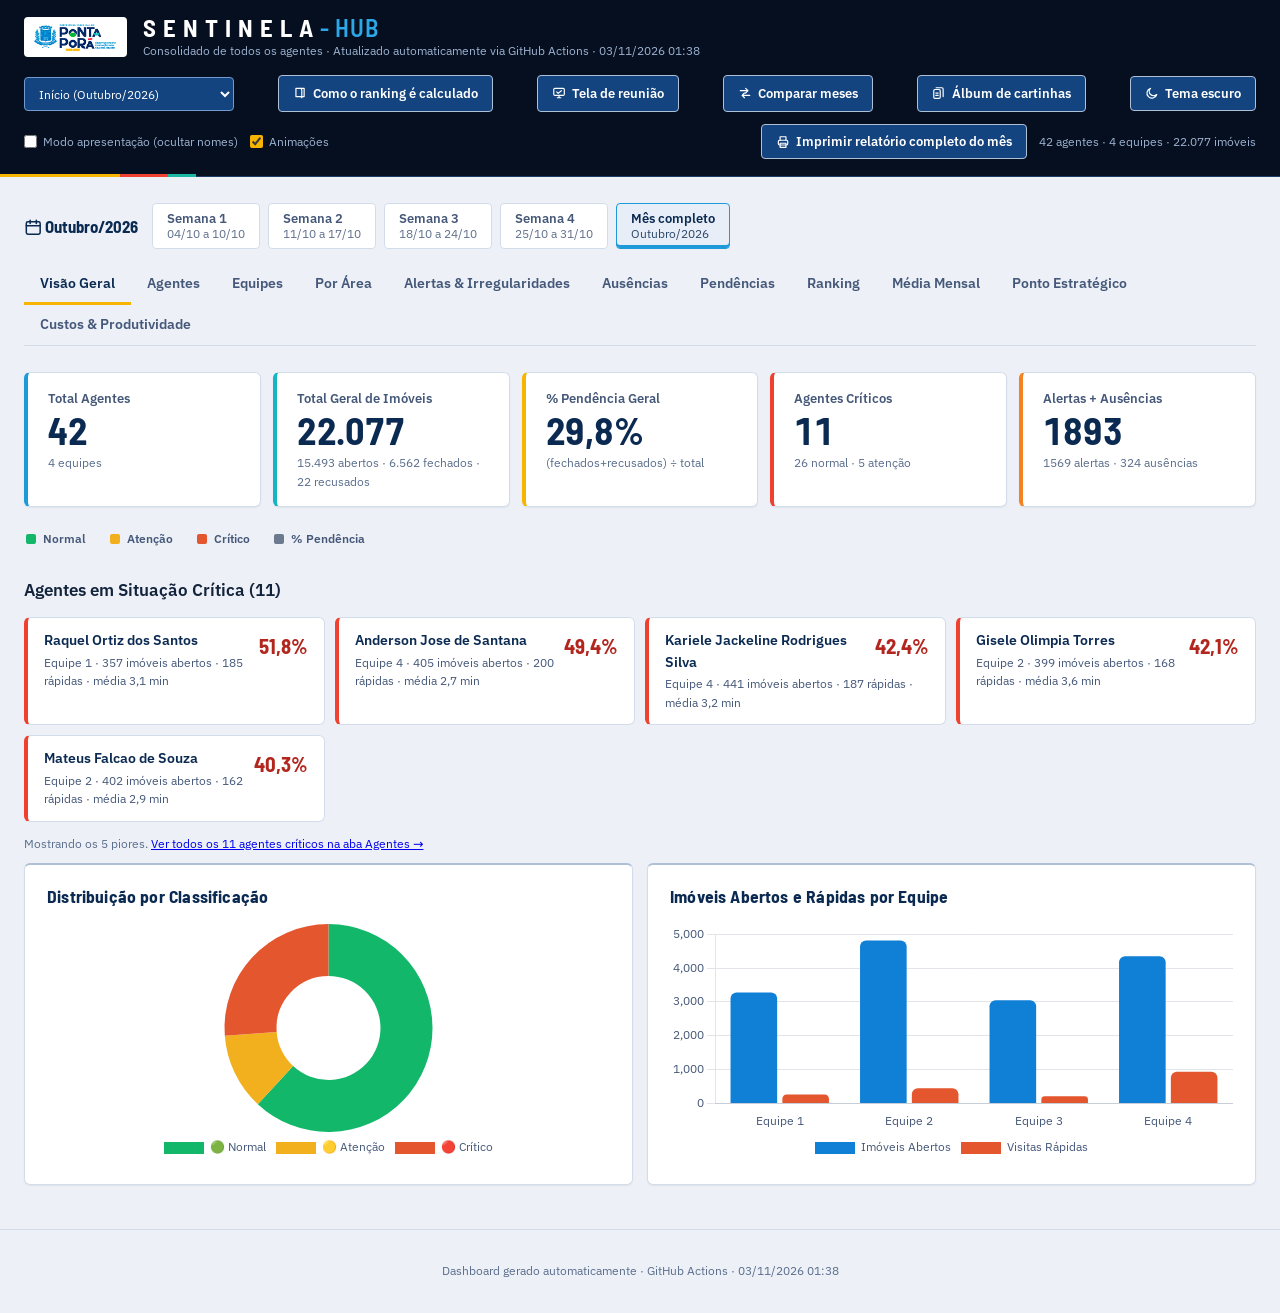
==== commit a7fa30c4: "Atualiza coleta e dashboard automaticamente [skip ci]" ====
--- a/index.html
+++ b/index.html
@@ -468,9 +468,9 @@
 :root[data-theme="dark"] .ico-lua { display: none; }
 </style>
 </head>
-<body data-print-date="03/11/2026 01:30">
+<body data-print-date="03/11/2026 01:38">
 <svg xmlns="http://www.w3.org/2000/svg" width="0" height="0" style="position:absolute" aria-hidden="true" focusable="false"><symbol id="i-print" viewBox="0 0 24 24"><path d="M7 9V3h10v6"/><rect x="4" y="9" width="16" height="8" rx="2"/><path d="M7 14h10v7H7z"/></symbol><symbol id="i-book" viewBox="0 0 24 24"><path d="M5 4h7a3 3 0 0 1 3 3v13a2 2 0 0 0-2-2H5z"/><path d="M12 4h7v14h-4"/></symbol><symbol id="i-calendar" viewBox="0 0 24 24"><rect x="3" y="5" width="18" height="16" rx="2"/><path d="M3 10h18M8 3v4M16 3v4"/></symbol><symbol id="i-trend" viewBox="0 0 24 24"><path d="M3 17l6-6 4 4 8-8"/><path d="M15 7h6v6"/></symbol><symbol id="i-trophy" viewBox="0 0 24 24"><path d="M8 4h8v6a4 4 0 0 1-8 0z"/><path d="M8 6H4v2a3 3 0 0 0 4 2M16 6h4v2a3 3 0 0 1-4 2"/><path d="M12 14v4M8 21h8M10 18h4"/></symbol><symbol id="i-list" viewBox="0 0 24 24"><rect x="5" y="4" width="14" height="17" rx="2"/><path d="M9 4h6v3H9zM9 12h6M9 16h6"/></symbol><symbol id="i-warning" viewBox="0 0 24 24"><path d="M12 3l10 18H2z"/><path d="M12 10v5M12 18v.5"/></symbol><symbol id="i-receipt" viewBox="0 0 24 24"><path d="M6 3h12v18l-3-2-3 2-3-2-3 2z"/><path d="M9 8h6M9 12h6"/></symbol><symbol id="i-bot" viewBox="0 0 24 24"><rect x="5" y="8" width="14" height="11" rx="3"/><path d="M12 4v4M9.5 13.5h.01M14.5 13.5h.01"/></symbol><symbol id="i-chart" viewBox="0 0 24 24"><path d="M4 20V10M10 20V4M16 20v-8M22 20H2"/></symbol><symbol id="i-cone" viewBox="0 0 24 24"><path d="M3 20h18M7 20l3-14h4l3 14M8.5 14h7"/></symbol><symbol id="i-coin" viewBox="0 0 24 24"><circle cx="12" cy="12" r="9"/><path d="M12 7v10M9.5 9.5c0-1 1-1.6 2.5-1.6s2.5.6 2.5 1.6-1 1.4-2.5 1.7-2.5.7-2.5 1.8 1 1.6 2.5 1.6 2.5-.6 2.5-1.6"/></symbol><symbol id="i-pin" viewBox="0 0 24 24"><path d="M12 21s7-6.2 7-11a7 7 0 0 0-14 0c0 4.8 7 11 7 11z"/><circle cx="12" cy="10" r="2.5"/></symbol><symbol id="i-target" viewBox="0 0 24 24"><circle cx="12" cy="12" r="9"/><circle cx="12" cy="12" r="5"/><circle cx="12" cy="12" r="1"/></symbol><symbol id="i-sun" viewBox="0 0 24 24"><circle cx="12" cy="12" r="4"/><path d="M12 2v2M12 20v2M2 12h2M20 12h2M4.9 4.9l1.4 1.4M17.7 17.7l1.4 1.4M4.9 19.1l1.4-1.4M17.7 6.3l1.4-1.4"/></symbol><symbol id="i-moon" viewBox="0 0 24 24"><path d="M20 14.5A8.5 8.5 0 1 1 9.5 4a7 7 0 0 0 10.5 10.5z"/></symbol><symbol id="i-clock" viewBox="0 0 24 24"><circle cx="12" cy="12" r="9"/><path d="M12 7v5l3 2"/></symbol><symbol id="i-utensils" viewBox="0 0 24 24"><path d="M7 3v18M4 3v5a3 3 0 0 0 6 0V3M17 3c-2.5 2-3 5-2.5 9H17v9"/></symbol><symbol id="i-monitor" viewBox="0 0 24 24"><rect x="3" y="4" width="18" height="12" rx="2"/><path d="M8 21h8M12 16v5"/></symbol><symbol id="i-ban" viewBox="0 0 24 24"><circle cx="12" cy="12" r="9"/><path d="M5.6 5.6l12.8 12.8"/></symbol><symbol id="i-question" viewBox="0 0 24 24"><circle cx="12" cy="12" r="9"/><path d="M9.5 9.3a2.6 2.6 0 1 1 3.6 2.4c-.8.4-1.1.9-1.1 1.8M12 17h.01"/></symbol><symbol id="i-down" viewBox="0 0 24 24"><path d="M5 8h14l-7 9z"/></symbol><symbol id="i-home" viewBox="0 0 24 24"><path d="M4 11l8-7 8 7M6 10v10h12V10"/></symbol><symbol id="i-layers" viewBox="0 0 24 24"><path d="M12 3l9 5-9 5-9-5z"/><path d="M3 13l9 5 9-5"/></symbol><symbol id="i-close" viewBox="0 0 24 24"><path d="M6 6l12 12M18 6L6 18"/></symbol><symbol id="i-pencil" viewBox="0 0 24 24"><path d="M4 20l1-4L16 5l3 3L8 19z"/></symbol><symbol id="i-bulb" viewBox="0 0 24 24"><path d="M9 18h6M10 21h4M12 3a6 6 0 0 0-4 10.5c1 1 1 2 1 3.5h6c0-1.500 0-2.500 1-3.500A6 6 0 0 0 12 3z"/></symbol><symbol id="i-download" viewBox="0 0 24 24"><path d="M12 3v12M7 11l5 5 5-5M4 20h16"/></symbol><symbol id="i-table" viewBox="0 0 24 24"><rect x="3" y="4" width="18" height="16" rx="2"/><path d="M3 10h18M3 15h18M9 4v16"/></symbol><symbol id="i-play" viewBox="0 0 24 24"><path d="M8 5l11 7-11 7z"/></symbol><symbol id="i-pause" viewBox="0 0 24 24"><path d="M8 5v14M16 5v14"/></symbol><symbol id="i-expand" viewBox="0 0 24 24"><path d="M4 9V4h5M20 9V4h-5M4 15v5h5M20 15v5h-5"/></symbol><symbol id="i-screen" viewBox="0 0 24 24"><rect x="3" y="4" width="18" height="12" rx="2"/><path d="M9 20h6M12 16v4"/><path d="M8 10l2.500 2.500L16 8"/></symbol><symbol id="i-compare" viewBox="0 0 24 24"><path d="M4 8h13M13 4l4 4-4 4M20 16H7M11 12l-4 4 4 4"/></symbol><symbol id="i-arrow-up" viewBox="0 0 24 24"><path d="M12 19V5M6 11l6-6 6 6"/></symbol><symbol id="i-arrow-down" viewBox="0 0 24 24"><path d="M12 5v14M6 13l6 6 6-6"/></symbol><symbol id="i-minus" viewBox="0 0 24 24"><path d="M5 12h14"/></symbol><symbol id="i-timeline" viewBox="0 0 24 24"><path d="M12 3v18"/><circle cx="12" cy="7" r="2"/><circle cx="12" cy="17" r="2"/><path d="M14 7h6M4 17h6"/></symbol><symbol id="i-cards" viewBox="0 0 24 24"><rect x="3" y="6" width="11" height="15" rx="2"/><path d="M7 3h10a2 2 0 0 1 2 2v13"/><path d="M6.500 12h4M6.500 16h4"/></symbol><symbol id="i-share" viewBox="0 0 24 24"><circle cx="6" cy="12" r="2.500"/><circle cx="18" cy="6" r="2.500"/><circle cx="18" cy="18" r="2.500"/><path d="M8.200 10.800l7.600-3.600M8.200 13.200l7.600 3.600"/></symbol><symbol id="i-eye" viewBox="0 0 24 24"><path d="M2 12s4-7 10-7 10 7 10 7-4 7-10 7S2 12 2 12z"/><circle cx="12" cy="12" r="3"/></symbol></svg>
-<header> <div class="container"> <div class="header-brand"> <img src="assets/logo_ponta_pora.png" alt="Prefeitura Municipal de Ponta Porã"> <div> <h1>S E N T I N E L A <span>- HUB</span></h1> <div class="header-meta">Consolidado de todos os agentes · Atualizado automaticamente via GitHub Actions · 03/11/2026 01:30</div> </div> </div> <div class="header-actions"> <select class="period-select" onchange="if(this.value) window.location.href=this.value"> <option value="index.html" selected>Início (Outubro/2026)</option><option value="acumulado.html" >Acumulado (todas as semanas)</option><option value="historico/semanas_327-330.html" >Outubro/2026</option><option value="historico/semanas_322-326.html" >Setembro/2026</option><option value="historico/semanas_318-321.html" >Agosto/2026</option><option value="historico/semanas_313-317.html" >Julho/2026</option><option value="historico/semanas_309-312.html" >Junho/2026</option><option value="historico/semanas_305-308.html" >Maio/2026</option> </select> <a class="print-btn" href="transparencia.html" style="text-decoration:none"><svg class="ico" aria-hidden="true" focusable="false"><use href="#i-book"/></svg> Como o ranking é calculado</a> <a class="print-btn" href="projecao.html" style="text-decoration:none"><svg class="ico" aria-hidden="true" focusable="false"><use href="#i-screen"/></svg> Tela de reunião</a> <a class="print-btn" href="comparar.html" style="text-decoration:none"><svg class="ico" aria-hidden="true" focusable="false"><use href="#i-compare"/></svg> Comparar meses</a> <a class="print-btn" href="album.html" style="text-decoration:none"><svg class="ico" aria-hidden="true" focusable="false"><use href="#i-cards"/></svg> Álbum de cartinhas</a> <button type="button" class="print-btn" data-tema-btn title="Mudar para o tema escuro"><svg class="ico ico-lua" aria-hidden="true"><use href="#i-moon"/></svg><svg class="ico ico-sol" aria-hidden="true"><use href="#i-sun"/></svg> <span class="tema-txt">Tema escuro</span></button> <label class="presentation-toggle"> <input type="checkbox" id="togglePresentationMode"> Modo apresentação (ocultar nomes) </label> <label class="presentation-toggle"> <input type="checkbox" id="toggleAnimacoes" checked> Animações </label> <button type="button" class="print-btn print-full-btn" onclick="printFullReport()"><svg class="ico" aria-hidden="true" focusable="false"><use href="#i-print"/></svg> Imprimir relatório completo do mês</button> <div class="header-meta">42 agentes · 4 equipes · 22.077 imóveis</div> </div> </div>
+<header> <div class="container"> <div class="header-brand"> <img src="assets/logo_ponta_pora.png" alt="Prefeitura Municipal de Ponta Porã"> <div> <h1>S E N T I N E L A <span>- HUB</span></h1> <div class="header-meta">Consolidado de todos os agentes · Atualizado automaticamente via GitHub Actions · 03/11/2026 01:38</div> </div> </div> <div class="header-actions"> <select class="period-select" onchange="if(this.value) window.location.href=this.value"> <option value="index.html" selected>Início (Outubro/2026)</option><option value="acumulado.html" >Acumulado (todas as semanas)</option><option value="historico/semanas_327-330.html" >Outubro/2026</option><option value="historico/semanas_322-326.html" >Setembro/2026</option><option value="historico/semanas_318-321.html" >Agosto/2026</option><option value="historico/semanas_313-317.html" >Julho/2026</option><option value="historico/semanas_309-312.html" >Junho/2026</option><option value="historico/semanas_305-308.html" >Maio/2026</option> </select> <a class="print-btn" href="transparencia.html" style="text-decoration:none"><svg class="ico" aria-hidden="true" focusable="false"><use href="#i-book"/></svg> Como o ranking é calculado</a> <a class="print-btn" href="projecao.html" style="text-decoration:none"><svg class="ico" aria-hidden="true" focusable="false"><use href="#i-screen"/></svg> Tela de reunião</a> <a class="print-btn" href="comparar.html" style="text-decoration:none"><svg class="ico" aria-hidden="true" focusable="false"><use href="#i-compare"/></svg> Comparar meses</a> <a class="print-btn" href="album.html" style="text-decoration:none"><svg class="ico" aria-hidden="true" focusable="false"><use href="#i-cards"/></svg> Álbum de cartinhas</a> <button type="button" class="print-btn" data-tema-btn title="Mudar para o tema escuro"><svg class="ico ico-lua" aria-hidden="true"><use href="#i-moon"/></svg><svg class="ico ico-sol" aria-hidden="true"><use href="#i-sun"/></svg> <span class="tema-txt">Tema escuro</span></button> <label class="presentation-toggle"> <input type="checkbox" id="togglePresentationMode"> Modo apresentação (ocultar nomes) </label> <label class="presentation-toggle"> <input type="checkbox" id="toggleAnimacoes" checked> Animações </label> <button type="button" class="print-btn print-full-btn" onclick="printFullReport()"><svg class="ico" aria-hidden="true" focusable="false"><use href="#i-print"/></svg> Imprimir relatório completo do mês</button> <div class="header-meta">42 agentes · 4 equipes · 22.077 imóveis</div> </div> </div>
 </header> <div class="container"> <nav class="week-nav" aria-label="Semanas de Outubro/2026"> <span class="week-nav-titulo"><svg class="ico" aria-hidden="true" focusable="false"><use href="#i-calendar"/></svg> Outubro/2026</span> <a class="week-chip" href="historico/semana_327.html"><b>Semana 1</b><small>04/10 a 10/10</small></a><a class="week-chip" href="historico/semana_328.html"><b>Semana 2</b><small>11/10 a 17/10</small></a><a class="week-chip" href="historico/semana_329.html"><b>Semana 3</b><small>18/10 a 24/10</small></a><a class="week-chip" href="historico/semana_330.html"><b>Semana 4</b><small>25/10 a 31/10</small></a><a class="week-chip ativa" href="index.html" aria-current="page"><b>Mês completo</b><small>Outubro/2026</small></a> </nav> <div class="nav-tabs"> <button class="nav-tab active" data-section="visao-geral">Visão Geral</button> <button class="nav-tab" data-section="agentes">Agentes</button> <button class="nav-tab" data-section="equipes">Equipes</button> <button class="nav-tab" data-section="areas">Por Área</button> <button class="nav-tab" data-section="alertas">Alertas & Irregularidades</button> <button class="nav-tab" data-section="ausencias">Ausências</button> <button class="nav-tab" data-section="pendencias">Pendências</button> <button class="nav-tab" data-section="ranking">Ranking</button> <button class="nav-tab" data-section="media-mensal">Média Mensal</button> <button class="nav-tab" data-section="ponto-estrategico">Ponto Estratégico</button> <button class="nav-tab" data-section="custos">Custos & Produtividade</button> </div> <div class="section active" id="visao-geral"> <div class="kpi-grid"> <div class="kpi blue"><div class="kpi-label">Total Agentes</div><div class="kpi-value">42</div><div class="kpi-sub">4 equipes</div></div> <div class="kpi cyan"><div class="kpi-label">Total Geral de Imóveis</div><div class="kpi-value">22.077</div><div class="kpi-sub">15.493 abertos · 6.562 fechados · 22 recusados</div></div> <div class="kpi yellow"><div class="kpi-label">% Pendência Geral</div><div class="kpi-value">29,8%</div><div class="kpi-sub">(fechados+recusados) ÷ total</div></div> <div class="kpi red"><div class="kpi-label">Agentes Críticos</div><div class="kpi-value">11</div><div class="kpi-sub">26 normal · 5 atenção</div></div> <div class="kpi orange"><div class="kpi-label">Alertas + Ausências</div><div class="kpi-value">1893</div><div class="kpi-sub">1569 alertas · 324 ausências</div></div> </div> <div class="hover-legend"> <span class="legend-chip"><span class="legend-square" style="background:#12B76A"></span>Normal <span class="legend-tip">🟢 NORMAL = até 10% de visitas rápidas</span></span> <span class="legend-chip"><span class="legend-square" style="background:#F2B01E"></span>Atenção <span class="legend-tip">🟡 ATENÇÃO = 11% a 20% de visitas rápidas</span></span> <span class="legend-chip"><span class="legend-square" style="background:#E4572E"></span>Crítico <span class="legend-tip">🔴 CRÍTICO = acima de 20% de visitas rápidas</span></span> <span class="legend-chip"><span class="legend-square" style="background:#6B7A8F"></span>% Pendência <span class="legend-tip">% Pendência = (Imóveis Fechados + Recusados) ÷ Total Geral</span></span> </div> <h3 style="margin-bottom:14px;font-size:1.05rem;">Agentes em Situação Crítica (11)</h3> <div class="criticos-list"> <div class="critico-item"> <span class="ci-pct">51,8%</span> <div class="ci-name">Raquel Ortiz dos Santos</div> <div class="ci-meta">Equipe 1 · 357 imóveis abertos · 185 rápidas · média 3,1 min</div> </div> <div class="critico-item"> <span class="ci-pct">49,4%</span> <div class="ci-name">Anderson Jose de Santana</div> <div class="ci-meta">Equipe 4 · 405 imóveis abertos · 200 rápidas · média 2,7 min</div> </div> <div class="critico-item"> <span class="ci-pct">42,4%</span> <div class="ci-name">Kariele Jackeline Rodrigues Silva</div> <div class="ci-meta">Equipe 4 · 441 imóveis abertos · 187 rápidas · média 3,2 min</div> </div> <div class="critico-item"> <span class="ci-pct">42,1%</span> <div class="ci-name">Gisele Olimpia Torres</div> <div class="ci-meta">Equipe 2 · 399 imóveis abertos · 168 rápidas · média 3,6 min</div> </div> <div class="critico-item"> <span class="ci-pct">40,3%</span> <div class="ci-name">Mateus Falcao de Souza</div> <div class="ci-meta">Equipe 2 · 402 imóveis abertos · 162 rápidas · média 2,9 min</div> </div> </div> <p class="table-hint">Mostrando os 5 piores. <a href="#" onclick="goToSection('agentes');return false;">Ver todos os 11 agentes críticos na aba Agentes →</a></p> <div class="charts-grid"> <div class="chart-card"> <h3>Distribuição por Classificação</h3> <div class="chart-wrap"><canvas id="chartClass"></canvas></div> </div> <div class="chart-card"> <h3>Imóveis Abertos e Rápidas por Equipe</h3> <div class="chart-wrap"><canvas id="chartTeam"></canvas></div> </div> </div>
 </div> <div class="section" id="agentes"> <div class="chart-card"> <h3>% de Visitas Rápidas por Agente</h3> <div class="chart-wrap tall"><canvas id="chartPct"></canvas></div> <p class="chart-note"><strong>Metodologia:</strong> % Rápidas = (visitas rápidas ÷ Imóveis Abertos do agente) × 100, ordenado do maior para o menor. A cor da barra segue a mesma faixa de classificação (verde/amarelo/vermelho).</p>
 </div> <div class="table-section" style="margin-top:20px;"> <h3><svg class="ico" aria-hidden="true" focusable="false"><use href="#i-list"/></svg> Resumo Completo por Agente</h3> <p class="table-hint">Clique no cabeçalho de qualquer coluna para ordenar (clique de novo para inverter). Use o filtro de semana pra ver os números de uma semana específica em vez do período inteiro.</p> <div class="filters"> <select id="filterEquipe"><option value="">Todas as equipes</option><option>Equipe 1</option><option>Equipe 2</option><option>Equipe 3</option><option>Equipe 4</option></select> <select id="filterClass"><option value="">Todas as classificações</option><option value="NORMAL">🟢 Normal</option><option value="ATENÇÃO">🟡 Atenção</option><option value="CRÍTICO">🔴 Crítico</option></select> <input type="text" id="filterName" placeholder="Buscar agente..."> <select id="filterSemana" title="Filtrar por semana específica (em vez do período inteiro)"> <option value="todas">Todo o período</option> <option value="40">Semana 40/2026 (04/10 a 10/10)</option><option value="41">Semana 41/2026 (11/10 a 17/10)</option><option value="42">Semana 42/2026 (18/10 a 24/10)</option><option value="43">Semana 43/2026 (25/10 a 31/10)</option> </select> </div> <div class="table-wrap"> <table class="data-table sortable" id="tableAgentes"> <thead><tr> <th class="sticky-col">Agente</th><th>Equipe</th><th>Classificação</th><th>Imóveis Abertos</th><th>Dias Trab.</th><th>Visitas/Dia</th><th>Média (min)</th><th>Mediana</th><th>Rápidas</th><th>% Rápidas</th><th>Longas</th><th>Negativas</th><th>Dias c/ Meta</th><th>Duplicadas</th><th>Seq. Suspeita</th><th>No Almoço</th><th>Fora Exped.</th><th>Fechados</th><th>Recusados</th><th>Total Geral</th><th>% Pendência</th><th>Horas Trab/Dia</th><th>Horas Trab/Sem</th><th>Horas Úteis/Dia</th><th>Custo Hora Útil</th><th>Média Início Manhã</th><th>Média Fim Manhã</th><th>Média Início Tarde</th><th>Média Fim Tarde</th> </tr></thead> <tbody> <tr class="" data-equipe="Equipe 1" data-class="🟢 NORMAL" data-semana="todas"> <td class="sticky-col agent-name">Adriana de Jesus Saraiva</td> <td>Equipe 1</td> <td><span class="badge badge-normal">🟢 NORMAL</span></td> <td class="num">398</td> <td class="num">14</td> <td class="num">28,4</td> <td class="num">4,9</td> <td class="num">5</td> <td class="num">7</td> <td class="num pct">1,8%</td> <td class="num">0</td> <td class="num">0</td> <td class="num">10</td> <td class="num">0</td> <td class="num">2</td> <td class="num">8</td> <td class="num">12</td> <td class="num">135</td> <td class="num">0</td> <td class="num">533</td> <td class="num pct">25,3%</td> <td class="num">5,3</td> <td class="num">18,5</td> <td class="num">2,3</td> <td>R$ 95,27</td> <td>07:40</td> <td>09:22</td> <td>13:22</td> <td>15:08</td> </tr> <tr class="" data-equipe="Equipe 1" data-class="🟢 NORMAL" data-semana="todas"> <td class="sticky-col agent-name">Ana Gabriela Silva Garcete</td> <td>Equipe 1</td> <td><span class="badge badge-normal">🟢 NORMAL</span></td> <td class="num">375</td> <td class="num">11</td> <td class="num">34,1</td> <td class="num">5,5</td> <td class="num">4</td> <td class="num">1</td> <td class="num pct">0,3%</td> <td class="num">3</td> <td class="num">0</td> <td class="num">9</td> <td class="num">0</td> <td class="num">0</td> <td class="num">1</td> <td class="num">4</td> <td class="num">120</td> <td class="num">0</td> <td class="num">495</td> <td class="num pct">24,2%</td> <td class="num">5,5</td> <td class="num">15,1</td> <td class="num">3,1</td> <td>R$ 70,51</td> <td>08:28</td> <td>10:45</td> <td>14:17</td> <td>16:12</td> </tr> <tr class="" data-equipe="Equipe 1" data-class="🟢 NORMAL" data-semana="todas"> <td class="sticky-col agent-name">Carlos Alberto Albiero</td> <td>Equipe 1</td> <td><span class="badge badge-normal">🟢 NORMAL</span></td> <td class="num">527</td> <td class="num">16</td> <td class="num">32,9</td> <td class="num">6,1</td> <td class="num">6</td> <td class="num">2</td> <td class="num pct">0,4%</td> <td class="num">0</td> <td class="num">0</td> <td class="num">11</td> <td class="num">0</td> <td class="num">0</td> <td class="num">4</td> <td class="num">11</td> <td class="num">38</td> <td class="num">6</td> <td class="num">571</td> <td class="num pct">7,7%</td> <td class="num">5,3</td> <td class="num">21,2</td> <td class="num">3,4</td> <td>R$ 65,58</td> <td>08:05</td> <td>10:33</td> <td>13:55</td> <td>16:24</td> </tr> <tr class="" data-equipe="Equipe 1" data-class="🟢 NORMAL" data-semana="todas"> <td class="sticky-col agent-name">Cris Milene Cardenas da Silva</td> <td>Equipe 1</td> <td><span class="badge badge-normal">🟢 NORMAL</span></td> <td class="num">371</td> <td class="num">15</td> <td class="num">24,7</td> <td class="num">5,9</td> <td class="num">5</td> <td class="num">2</td> <td class="num pct">0,5%</td> <td class="num">2</td> <td class="num">0</td> <td class="num">10</td> <td class="num">0</td> <td class="num">0</td> <td class="num">15</td> <td class="num">19</td> <td class="num">232</td> <td class="num">0</td> <td class="num">603</td> <td class="num pct">38,5%</td> <td class="num">5,1</td> <td class="num">19,0</td> <td class="num">2,4</td> <td>R$ 91,13</td> <td>08:33</td> <td>10:31</td> <td>14:13</td> <td>16:12</td> </tr> <tr class="" data-equipe="Equipe 1" data-class="🟢 NORMAL" data-semana="todas"> <td class="sticky-col agent-name">Evelyn Santana Santos Oliveira</td> <td>Equipe 1</td> <td><span class="badge badge-normal">🟢 NORMAL</span></td> <td class="num">263</td> <td class="num">15</td> <td class="num">17,5</td> <td class="num">6,0</td> <td class="num">5</td> <td class="num">24</td> <td class="num pct">9,1%</td> <td class="num">0</td> <td class="num">0</td> <td class="num">6</td> <td class="num">0</td> <td class="num">0</td> <td class="num">3</td> <td class="num">6</td> <td class="num">141</td> <td class="num">0</td> <td class="num">404</td> <td class="num pct">34,9%</td> <td class="num">4,3</td> <td class="num">16,2</td> <td class="num">1,7</td> <td>R$ 127,20</td> <td>08:44</td> <td>10:32</td> <td>15:03</td> <td>16:33</td> </tr> <tr class="" data-equipe="Equipe 1" data-class="🟢 NORMAL" data-semana="todas"> <td class="sticky-col agent-name">Gabriel Alan de Oliveira Martins</td> <td>Equipe 1</td> <td><span class="badge badge-normal">🟢 NORMAL</span></td> <td class="num">223</td> <td class="num">12</td> <td class="num">18,6</td> <td class="num">5,6</td> <td class="num">5</td> <td class="num">2</td> <td class="num pct">0,9%</td> <td class="num">0</td> <td class="num">0</td> <td class="num">7</td> <td class="num">0</td> <td class="num">0</td> <td class="num">16</td> <td class="num">22</td> <td class="num">180</td> <td class="num">0</td> <td class="num">403</td> <td class="num pct">44,7%</td> <td class="num">4,0</td> <td class="num">11,8</td> <td class="num">1,7</td> <td>R$ 126,92</td> <td>09:25</td> <td>10:59</td> <td>15:28</td> <td>16:46</td> </tr> <tr class="row-critico" data-equipe="Equipe 1" data-class="🔴 CRÍTICO" data-semana="todas"> <td class="sticky-col agent-name">Raquel Ortiz dos Santos</td> <td>Equipe 1</td> <td><span class="badge badge-critico">🔴 CRÍTICO</span></td> <td class="num">357</td> <td class="num">15</td> <td class="num">23,8</td> <td class="num">3,1</td> <td class="num">2</td> <td class="num">185</td> <td class="num pct">51,8%</td> <td class="num">0</td> <td class="num">0</td> <td class="num">9</td> <td class="num">0</td> <td class="num">0</td> <td class="num">17</td> <td class="num">55</td> <td class="num">319</td> <td class="num">1</td> <td class="num">677</td> <td class="num pct">47,3%</td> <td class="num">4,2</td> <td class="num">15,9</td> <td class="num">1,2</td> <td>R$ 177,94</td> <td>08:37</td> <td>10:12</td> <td>13:35</td> <td>15:19</td> </tr> <tr class="" data-equipe="Equipe 1" data-class="🟢 NORMAL" data-semana="todas"> <td class="sticky-col agent-name">Rozentina Matos de Oliveira</td> <td>Equipe 1</td> <td><span class="badge badge-normal">🟢 NORMAL</span></td> <td class="num">390</td> <td class="num">13</td> <td class="num">30,0</td> <td class="num">5,0</td> <td class="num">4</td> <td class="num">1</td> <td class="num pct">0,3%</td> <td class="num">0</td> <td class="num">0</td> <td class="num">8</td> <td class="num">0</td> <td class="num">0</td> <td class="num">5</td> <td class="num">23</td> <td class="num">225</td> <td class="num">0</td> <td class="num">615</td> <td class="num pct">36,6%</td> <td class="num">5,4</td> <td class="num">17,7</td> <td class="num">2,5</td> <td>R$ 87,56</td> <td>07:20</td> <td>09:30</td> <td>13:30</td> <td>15:19</td> </tr> <tr class="row-atencao" data-equipe="Equipe 1" data-class="🟡 ATENÇÃO" data-semana="todas"> <td class="sticky-col agent-name">Wagner Tarlei Gomes</td> <td>Equipe 1</td> <td><span class="badge badge-atencao">🟡 ATENÇÃO</span></td> <td class="num">378</td> <td class="num">13</td> <td class="num">29,1</td> <td class="num">4,5</td> <td class="num">4</td> <td class="num">42</td> <td class="num pct">11,1%</td> <td class="num">0</td> <td class="num">0</td> <td class="num">10</td> <td class="num">0</td> <td class="num">0</td> <td class="num">7</td> <td class="num">10</td> <td class="num">50</td> <td class="num">0</td> <td class="num">428</td> <td class="num pct">11,7%</td> <td class="num">4,1</td> <td class="num">13,3</td> <td class="num">2,2</td> <td>R$ 101,24</td> <td>08:59</td> <td>10:38</td> <td>14:03</td> <td>15:53</td> </tr> <tr class="" data-equipe="Equipe 2" data-class="🟢 NORMAL" data-semana="todas"> <td class="sticky-col agent-name">Bianca Afonso Narbaez</td> <td>Equipe 2</td> <td><span class="badge badge-normal">🟢 NORMAL</span></td> <td class="num">403</td> <td class="num">10</td> <td class="num">40,3</td> <td class="num">5,5</td> <td class="num">5</td> <td class="num">10</td> <td class="num pct">2,5%</td> <td class="num">0</td> <td class="num">0</td> <td class="num">8</td> <td class="num">0</td> <td class="num">0</td> <td class="num">41</td> <td class="num">57</td> <td class="num">86</td> <td class="num">0</td> <td class="num">489</td> <td class="num pct">17,6%</td> <td class="num">5,9</td> <td class="num">14,9</td> <td class="num">3,7</td> <td>R$ 59,37</td> <td>08:32</td> <td>11:02</td> <td>14:18</td> <td>16:26</td> </tr> <tr class="" data-equipe="Equipe 2" data-class="🟢 NORMAL" data-semana="todas"> <td class="sticky-col agent-name">Brauher Luiz Alvarenga Gonzalez</td> <td>Equipe 2</td> <td><span class="badge badge-normal">🟢 NORMAL</span></td> <td class="num">434</td> <td class="num">11</td> <td class="num">39,5</td> <td class="num">4,3</td> <td class="num">4</td> <td class="num">4</td> <td class="num pct">0,9%</td> <td class="num">0</td> <td class="num">0</td> <td class="num">9</td> <td class="num">0</td> <td class="num">0</td> <td class="num">3</td> <td class="num">8</td> <td class="num">244</td> <td class="num">0</td> <td class="num">678</td> <td class="num pct">36,0%</td> <td class="num">4,8</td> <td class="num">13,3</td> <td class="num">2,8</td> <td>R$ 78,90</td> <td>08:53</td> <td>10:43</td> <td>13:28</td> <td>15:31</td> </tr> <tr class="row-atencao" data-equipe="Equipe 2" data-class="🟡 ATENÇÃO" data-semana="todas"> <td class="sticky-col agent-name">Cicero Isrrael Sanabria</td> <td>Equipe 2</td> <td><span class="badge badge-atencao">🟡 ATENÇÃO</span></td> <td class="num">451</td> <td class="num">15</td> <td class="num">30,1</td> <td class="num">8,1</td> <td class="num">7</td> <td class="num">56</td> <td class="num pct">12,4%</td> <td class="num">0</td> <td class="num">0</td> <td class="num">11</td> <td class="num">0</td> <td class="num">0</td> <td class="num">16</td> <td class="num">36</td> <td class="num">141</td> <td class="num">1</td> <td class="num">593</td> <td class="num pct">23,9%</td> <td class="num">6,5</td> <td class="num">24,2</td> <td class="num">4,0</td> <td>R$ 54,73</td> <td>08:08</td> <td>10:50</td> <td>13:36</td> <td>16:36</td> </tr> <tr class="" data-equipe="Equipe 2" data-class="🟢 NORMAL" data-semana="todas"> <td class="sticky-col agent-name">Fabiana de Figueredo Vieira</td> <td>Equipe 2</td> <td><span class="badge badge-normal">🟢 NORMAL</span></td> <td class="num">414</td> <td class="num">14</td> <td class="num">29,6</td> <td class="num">5,1</td> <td class="num">4</td> <td class="num">9</td> <td class="num pct">2,2%</td> <td class="num">0</td> <td class="num">0</td> <td class="num">11</td> <td class="num">0</td> <td class="num">0</td> <td class="num">0</td> <td class="num">5</td> <td class="num">83</td> <td class="num">0</td> <td class="num">497</td> <td class="num pct">16,7%</td> <td class="num">5,5</td> <td class="num">19,1</td> <td class="num">2,5</td> <td>R$ 88,67</td> <td>08:53</td> <td>10:30</td> <td>14:12</td> <td>16:10</td> </tr> <tr class="" data-equipe="Equipe 2" data-class="🟢 NORMAL" data-semana="todas"> <td class="sticky-col agent-name">Gilmar Bitencourt Luiz</td> <td>Equipe 2</td> <td><span class="badge badge-normal">🟢 NORMAL</span></td> <td class="num">469</td> <td class="num">14</td> <td class="num">33,5</td> <td class="num">7,7</td> <td class="num">7</td> <td class="num">1</td> <td class="num pct">0,2%</td> <td class="num">1</td> <td class="num">0</td> <td class="num">13</td> <td class="num">0</td> <td class="num">0</td> <td class="num">6</td> <td class="num">13</td> <td class="num">128</td> <td class="num">0</td> <td class="num">597</td> <td class="num pct">21,4%</td> <td class="num">6,0</td> <td class="num">21,2</td> <td class="num">4,3</td> <td>R$ 51,75</td> <td>08:21</td> <td>11:04</td> <td>13:17</td> <td>16:36</td> </tr> <tr class="row-critico" data-equipe="Equipe 2" data-class="🔴 CRÍTICO" data-semana="todas"> <td class="sticky-col agent-name">Gisele Olimpia Torres</td> <td>Equipe 2</td> <td><span class="badge badge-critico">🔴 CRÍTICO</span></td> <td class="num">399</td> <td class="num">13</td> <td class="num">30,7</td> <td class="num">3,6</td> <td class="num">3</td> <td class="num">168</td> <td class="num pct">42,1%</td> <td class="num">0</td> <td class="num">0</td> <td class="num">9</td> <td class="num">0</td> <td class="num">0</td> <td class="num">33</td> <td class="num">37</td> <td class="num">147</td> <td class="num">0</td> <td class="num">546</td> <td class="num pct">26,9%</td> <td class="num">5,1</td> <td class="num">16,6</td> <td class="num">1,9</td> <td>R$ 118,91</td> <td>09:11</td> <td>10:37</td> <td>13:57</td> <td>16:18</td> </tr> <tr class="row-critico" data-equipe="Equipe 2" data-class="🔴 CRÍTICO" data-semana="todas"> <td class="sticky-col agent-name">Mateus Falcao de Souza</td> <td>Equipe 2</td> <td><span class="badge badge-critico">🔴 CRÍTICO</span></td> <td class="num">402</td> <td class="num">14</td> <td class="num">28,7</td> <td class="num">2,9</td> <td class="num">3</td> <td class="num">162</td> <td class="num pct">40,3%</td> <td class="num">0</td> <td class="num">0</td> <td class="num">10</td> <td class="num">0</td> <td class="num">2</td> <td class="num">0</td> <td class="num">0</td> <td class="num">144</td> <td class="num">1</td> <td class="num">547</td> <td class="num pct">26,5%</td> <td class="num">3,9</td> <td class="num">13,6</td> <td class="num">1,4</td> <td>R$ 160,48</td> <td>08:42</td> <td>09:50</td> <td>14:33</td> <td>15:45</td> </tr> <tr class="" data-equipe="Equipe 2" data-class="🟢 NORMAL" data-semana="todas"> <td class="sticky-col agent-name">Suely Aguiar Alves Luiz</td> <td>Equipe 2</td> <td><span class="badge badge-normal">🟢 NORMAL</span></td> <td class="num">415</td> <td class="num">15</td> <td class="num">27,7</td> <td class="num">9,9</td> <td class="num">10</td> <td class="num">0</td> <td class="num pct">0,0%</td> <td class="num">0</td> <td class="num">0</td> <td class="num">11</td> <td class="num">0</td> <td class="num">0</td> <td class="num">12</td> <td class="num">18</td> <td class="num">78</td> <td class="num">0</td> <td class="num">493</td> <td class="num pct">15,8%</td> <td class="num">6,3</td> <td class="num">23,5</td> <td class="num">4,5</td> <td>R$ 48,62</td> <td>08:19</td> <td>10:56</td> <td>13:48</td> <td>16:36</td> </tr> <tr class="" data-equipe="Equipe 2" data-class="🟢 NORMAL" data-semana="todas"> <td class="sticky-col agent-name">Tania Maria Montania</td> <td>Equipe 2</td> <td><span class="badge badge-normal">🟢 NORMAL</span></td> <td class="num">471</td> <td class="num">12</td> <td class="num">39,2</td> <td class="num">5,2</td> <td class="num">5</td> <td class="num">3</td> <td class="num pct">0,6%</td> <td class="num">0</td> <td class="num">1</td> <td class="num">10</td> <td class="num">0</td> <td class="num">10</td> <td class="num">17</td> <td class="num">78</td> <td class="num">90</td> <td class="num">0</td> <td class="num">561</td> <td class="num pct">16,0%</td> <td class="num">5,7</td> <td class="num">17,1</td> <td class="num">3,4</td> <td>R$ 65,52</td> <td>08:37</td> <td>10:57</td> <td>13:41</td> <td>16:47</td> </tr> <tr class="row-critico" data-equipe="Equipe 2" data-class="🔴 CRÍTICO" data-semana="todas"> <td class="sticky-col agent-name">Teonilda Florentino Vieira</td> <td>Equipe 2</td> <td><span class="badge badge-critico">🔴 CRÍTICO</span></td> <td class="num">120</td> <td class="num">5</td> <td class="num">24,0</td> <td class="num">3,7</td> <td class="num">4</td> <td class="num">36</td> <td class="num pct">30,0%</td> <td class="num">0</td> <td class="num">0</td> <td class="num">4</td> <td class="num">0</td> <td class="num">0</td> <td class="num">0</td> <td class="num">0</td> <td class="num">94</td> <td class="num">0</td> <td class="num">214</td> <td class="num pct">43,9%</td> <td class="num">3,1</td> <td class="num">5,2</td> <td class="num">1,5</td> <td>R$ 149,02</td> <td>09:21</td> <td>10:35</td> <td>14:15</td> <td>16:01</td> </tr> <tr class="" data-equipe="Equipe 2" data-class="🟢 NORMAL" data-semana="todas"> <td class="sticky-col agent-name">Wesley de Souza Leal</td> <td>Equipe 2</td> <td><span class="badge badge-normal">🟢 NORMAL</span></td> <td class="num">416</td> <td class="num">13</td> <td class="num">32,0</td> <td class="num">5,5</td> <td class="num">5</td> <td class="num">3</td> <td class="num pct">0,7%</td> <td class="num">0</td> <td class="num">0</td> <td class="num">10</td> <td class="num">0</td> <td class="num">0</td> <td class="num">5</td> <td class="num">27</td> <td class="num">102</td> <td class="num">0</td> <td class="num">518</td> <td class="num pct">19,7%</td> <td class="num">5,4</td> <td class="num">17,4</td> <td class="num">2,9</td> <td>R$ 75,32</td> <td>08:37</td> <td>10:11</td> <td>13:53</td> <td>16:08</td> </tr> <tr class="" data-equipe="Equipe 2" data-class="🟢 NORMAL" data-semana="todas"> <td class="sticky-col agent-name">William Anderson Chamorro Tavares</td> <td>Equipe 2</td> <td><span class="badge badge-normal">🟢 NORMAL</span></td> <td class="num">421</td> <td class="num">16</td> <td class="num">26,3</td> <td class="num">8,3</td> <td class="num">8</td> <td class="num">0</td> <td class="num pct">0,0%</td> <td class="num">0</td> <td class="num">0</td> <td class="num">12</td> <td class="num">0</td> <td class="num">0</td> <td class="num">16</td> <td class="num">22</td> <td class="num">202</td> <td class="num">0</td> <td class="num">623</td> <td class="num pct">32,4%</td> <td class="num">5,4</td> <td class="num">21,4</td> <td class="num">3,6</td> <td>R$ 60,63</td> <td>08:45</td> <td>10:46</td> <td>13:58</td> <td>16:18</td> </tr> <tr class="" data-equipe="Equipe 3" data-class="🟢 NORMAL" data-semana="todas"> <td class="sticky-col agent-name">Alana Amanda Fernandes Ovelar</td> <td>Equipe 3</td> <td><span class="badge badge-normal">🟢 NORMAL</span></td> <td class="num">30</td> <td class="num">1</td> <td class="num">30,0</td> <td class="num">5,8</td> <td class="num">5</td> <td class="num">0</td> <td class="num pct">0,0%</td> <td class="num">0</td> <td class="num">0</td> <td class="num">1</td> <td class="num">0</td> <td class="num">0</td> <td class="num">0</td> <td class="num">0</td> <td class="num">21</td> <td class="num">0</td> <td class="num">51</td> <td class="num pct">41,2%</td> <td class="num">5,8</td> <td class="num">5,8</td> <td class="num">2,9</td> <td>R$ 76,22</td> <td>07:52</td> <td>09:25</td> <td>13:33</td> <td>15:10</td> </tr> <tr class="" data-equipe="Equipe 3" data-class="🟢 NORMAL" data-semana="todas"> <td class="sticky-col agent-name">Claine Luisa Figueiredo Torraca</td> <td>Equipe 3</td> <td><span class="badge badge-normal">🟢 NORMAL</span></td> <td class="num">402</td> <td class="num">13</td> <td class="num">30,9</td> <td class="num">5,3</td> <td class="num">5</td> <td class="num">6</td> <td class="num pct">1,5%</td> <td class="num">0</td> <td class="num">0</td> <td class="num">10</td> <td class="num">6</td> <td class="num">6</td> <td class="num">42</td> <td class="num">55</td> <td class="num">362</td> <td class="num">1</td> <td class="num">765</td> <td class="num pct">47,5%</td> <td class="num">5,0</td> <td class="num">16,4</td> <td class="num">2,7</td> <td>R$ 81,25</td> <td>08:47</td> <td>10:52</td> <td>13:56</td> <td>16:11</td> </tr> <tr class="row-critico" data-equipe="Equipe 3" data-class="🔴 CRÍTICO" data-semana="todas"> <td class="sticky-col agent-name">Emidio Rainer Vilhalba</td> <td>Equipe 3</td> <td><span class="badge badge-critico">🔴 CRÍTICO</span></td> <td class="num">407</td> <td class="num">14</td> <td class="num">29,1</td> <td class="num">3,7</td> <td class="num">3</td> <td class="num">103</td> <td class="num pct">25,3%</td> <td class="num">0</td> <td class="num">0</td> <td class="num">10</td> <td class="num">0</td> <td class="num">2</td> <td class="num">31</td> <td class="num">41</td> <td class="num">178</td> <td class="num">5</td> <td class="num">590</td> <td class="num pct">31,0%</td> <td class="num">4,9</td> <td class="num">17,3</td> <td class="num">1,8</td> <td>R$ 124,20</td> <td>08:35</td> <td>10:18</td> <td>13:54</td> <td>16:11</td> </tr> <tr class="" data-equipe="Equipe 3" data-class="🟢 NORMAL" data-semana="todas"> <td class="sticky-col agent-name">Geancarlos Ferreira Barrios</td> <td>Equipe 3</td> <td><span class="badge badge-normal">🟢 NORMAL</span></td> <td class="num">411</td> <td class="num">14</td> <td class="num">29,4</td> <td class="num">6,2</td> <td class="num">6</td> <td class="num">0</td> <td class="num pct">0,0%</td> <td class="num">0</td> <td class="num">0</td> <td class="num">12</td> <td class="num">0</td> <td class="num">0</td> <td class="num">0</td> <td class="num">0</td> <td class="num">222</td> <td class="num">0</td> <td class="num">633</td> <td class="num pct">35,1%</td> <td class="num">5,7</td> <td class="num">20,0</td> <td class="num">3,0</td> <td>R$ 72,36</td> <td>08:22</td> <td>10:27</td> <td>14:08</td> <td>16:12</td> </tr> <tr class="" data-equipe="Equipe 3" data-class="🟢 NORMAL" data-semana="todas"> <td class="sticky-col agent-name">Marco Antonio Ayala de Matos Freitas</td> <td>Equipe 3</td> <td><span class="badge badge-normal">🟢 NORMAL</span></td> <td class="num">318</td> <td class="num">11</td> <td class="num">28,9</td> <td class="num">4,8</td> <td class="num">5</td> <td class="num">4</td> <td class="num pct">1,3%</td> <td class="num">0</td> <td class="num">0</td> <td class="num">7</td> <td class="num">0</td> <td class="num">0</td> <td class="num">22</td> <td class="num">29</td> <td class="num">266</td> <td class="num">0</td> <td class="num">584</td> <td class="num pct">45,5%</td> <td class="num">4,3</td> <td class="num">11,9</td> <td class="num">2,3</td> <td>R$ 94,67</td> <td>08:49</td> <td>10:21</td> <td>13:57</td> <td>16:14</td> </tr> <tr class="row-critico" data-equipe="Equipe 3" data-class="🔴 CRÍTICO" data-semana="todas"> <td class="sticky-col agent-name">Miglidiane Maciel Ajala</td> <td>Equipe 3</td> <td><span class="badge badge-critico">🔴 CRÍTICO</span></td> <td class="num">408</td> <td class="num">12</td> <td class="num">34,0</td> <td class="num">4,5</td> <td class="num">4</td> <td class="num">105</td> <td class="num pct">25,7%</td> <td class="num">0</td> <td class="num">0</td> <td class="num">10</td> <td class="num">0</td> <td class="num">0</td> <td class="num">4</td> <td class="num">18</td> <td class="num">51</td> <td class="num">0</td> <td class="num">459</td> <td class="num pct">11,1%</td> <td class="num">4,4</td> <td class="num">13,2</td> <td class="num">2,5</td> <td>R$ 87,49</td> <td>07:51</td> <td>10:08</td> <td>13:20</td> <td>14:56</td> </tr> <tr class="" data-equipe="Equipe 3" data-class="🟢 NORMAL" data-semana="todas"> <td class="sticky-col agent-name">Naime Cristina Freitas</td> <td>Equipe 3</td> <td><span class="badge badge-normal">🟢 NORMAL</span></td> <td class="num">260</td> <td class="num">13</td> <td class="num">20,0</td> <td class="num">5,7</td> <td class="num">5</td> <td class="num">0</td> <td class="num pct">0,0%</td> <td class="num">0</td> <td class="num">0</td> <td class="num">5</td> <td class="num">0</td> <td class="num">0</td> <td class="num">0</td> <td class="num">0</td> <td class="num">241</td> <td class="num">1</td> <td class="num">502</td> <td class="num pct">48,2%</td> <td class="num">4,8</td> <td class="num">15,7</td> <td class="num">1,9</td> <td>R$ 115,64</td> <td>08:25</td> <td>10:20</td> <td>13:49</td> <td>16:02</td> </tr> <tr class="" data-equipe="Equipe 3" data-class="🟢 NORMAL" data-semana="todas"> <td class="sticky-col agent-name">Patricia Lanjer de Souza Domingues</td> <td>Equipe 3</td> <td><span class="badge badge-normal">🟢 NORMAL</span></td> <td class="num">96</td> <td class="num">4</td> <td class="num">24,0</td> <td class="num">5,9</td> <td class="num">5</td> <td class="num">2</td> <td class="num pct">2,1%</td> <td class="num">0</td> <td class="num">0</td> <td class="num">3</td> <td class="num">0</td> <td class="num">0</td> <td class="num">0</td> <td class="num">0</td> <td class="num">99</td> <td class="num">0</td> <td class="num">195</td> <td class="num pct">50,8%</td> <td class="num">4,9</td> <td class="num">19,7</td> <td class="num">2,4</td> <td>R$ 93,56</td> <td>08:56</td> <td>10:25</td> <td>13:58</td> <td>16:11</td> </tr> <tr class="" data-equipe="Equipe 3" data-class="🟢 NORMAL" data-semana="todas"> <td class="sticky-col agent-name">Rosalina Beniel Vargas</td> <td>Equipe 3</td> <td><span class="badge badge-normal">🟢 NORMAL</span></td> <td class="num">269</td> <td class="num">13</td> <td class="num">20,7</td> <td class="num">5,9</td> <td class="num">6</td> <td class="num">0</td> <td class="num pct">0,0%</td> <td class="num">0</td> <td class="num">0</td> <td class="num">6</td> <td class="num">0</td> <td class="num">0</td> <td class="num">3</td> <td class="num">5</td> <td class="num">243</td> <td class="num">3</td> <td class="num">515</td> <td class="num pct">47,8%</td> <td class="num">5,4</td> <td class="num">17,5</td> <td class="num">2,0</td> <td>R$ 109,47</td> <td>08:41</td> <td>10:38</td> <td>13:53</td> <td>16:12</td> </tr> <tr class="" data-equipe="Equipe 3" data-class="🟢 NORMAL" data-semana="todas"> <td class="sticky-col agent-name">Selba Ramona Afonso</td> <td>Equipe 3</td> <td><span class="badge badge-normal">🟢 NORMAL</span></td> <td class="num">449</td> <td class="num">12</td> <td class="num">37,4</td> <td class="num">6,8</td> <td class="num">7</td> <td class="num">0</td> <td class="num pct">0,0%</td> <td class="num">0</td> <td class="num">0</td> <td class="num">11</td> <td class="num">0</td> <td class="num">0</td> <td class="num">32</td> <td class="num">43</td> <td class="num">165</td> <td class="num">0</td> <td class="num">614</td> <td class="num pct">26,9%</td> <td class="num">6,0</td> <td class="num">17,9</td> <td class="num">4,2</td> <td>R$ 52,20</td> <td>08:00</td> <td>10:57</td> <td>13:25</td> <td>16:13</td> </tr> <tr class="row-critico" data-equipe="Equipe 4" data-class="🔴 CRÍTICO" data-semana="todas"> <td class="sticky-col agent-name">Anderson Jose de Santana</td> <td>Equipe 4</td> <td><span class="badge badge-critico">🔴 CRÍTICO</span></td> <td class="num">405</td> <td class="num">13</td> <td class="num">31,1</td> <td class="num">2,7</td> <td class="num">3</td> <td class="num">200</td> <td class="num pct">49,4%</td> <td class="num">0</td> <td class="num">0</td> <td class="num">9</td> <td class="num">0</td> <td class="num">0</td> <td class="num">14</td> <td class="num">23</td> <td class="num">145</td> <td class="num">0</td> <td class="num">550</td> <td class="num pct">26,4%</td> <td class="num">4,1</td> <td class="num">13,2</td> <td class="num">1,4</td> <td>R$ 156,17</td> <td>08:36</td> <td>10:11</td> <td>14:10</td> <td>15:36</td> </tr> <tr class="" data-equipe="Equipe 4" data-class="🟢 NORMAL" data-semana="todas"> <td class="sticky-col agent-name">Gisele Lopes Justiniano</td> <td>Equipe 4</td> <td><span class="badge badge-normal">🟢 NORMAL</span></td> <td class="num">398</td> <td class="num">14</td> <td class="num">28,4</td> <td class="num">6,2</td> <td class="num">6</td> <td class="num">4</td> <td class="num pct">1,0%</td> <td class="num">0</td> <td class="num">0</td> <td class="num">11</td> <td class="num">0</td> <td class="num">0</td> <td class="num">29</td> <td class="num">41</td> <td class="num">164</td> <td class="num">0</td> <td class="num">562</td> <td class="num pct">29,2%</td> <td class="num">4,9</td> <td class="num">17,0</td> <td class="num">2,9</td> <td>R$ 75,51</td> <td>08:25</td> <td>10:39</td> <td>13:34</td> <td>15:46</td> </tr> <tr class="row-critico" data-equipe="Equipe 4" data-class="🔴 CRÍTICO" data-semana="todas"> <td class="sticky-col agent-name">Juliana Patricia Goncalves</td> <td>Equipe 4</td> <td><span class="badge badge-critico">🔴 CRÍTICO</span></td> <td class="num">242</td> <td class="num">13</td> <td class="num">18,6</td> <td class="num">5,0</td> <td class="num">4</td> <td class="num">56</td> <td class="num pct">23,1%</td> <td class="num">3</td> <td class="num">0</td> <td class="num">6</td> <td class="num">0</td> <td class="num">0</td> <td class="num">0</td> <td class="num">0</td> <td class="num">140</td> <td class="num">0</td> <td class="num">382</td> <td class="num pct">36,6%</td> <td class="num">3,7</td> <td class="num">12,1</td> <td class="num">1,6</td> <td>R$ 140,98</td> <td>09:15</td> <td>11:05</td> <td>14:52</td> <td>16:02</td> </tr> <tr class="row-critico" data-equipe="Equipe 4" data-class="🔴 CRÍTICO" data-semana="todas"> <td class="sticky-col agent-name">Kariele Jackeline Rodrigues Silva</td> <td>Equipe 4</td> <td><span class="badge badge-critico">🔴 CRÍTICO</span></td> <td class="num">441</td> <td class="num">14</td> <td class="num">31,5</td> <td class="num">3,2</td> <td class="num">3</td> <td class="num">187</td> <td class="num pct">42,4%</td> <td class="num">0</td> <td class="num">0</td> <td class="num">11</td> <td class="num">0</td> <td class="num">0</td> <td class="num">30</td> <td class="num">31</td> <td class="num">146</td> <td class="num">0</td> <td class="num">587</td> <td class="num pct">24,9%</td> <td class="num">4,0</td> <td class="num">14,0</td> <td class="num">1,7</td> <td>R$ 131,97</td> <td>08:49</td> <td>10:14</td> <td>14:13</td> <td>15:24</td> </tr> <tr class="row-critico" data-equipe="Equipe 4" data-class="🔴 CRÍTICO" data-semana="todas"> <td class="sticky-col agent-name">Kátia Cilene Silveira Machado</td> <td>Equipe 4</td> <td><span class="badge badge-critico">🔴 CRÍTICO</span></td> <td class="num">402</td> <td class="num">13</td> <td class="num">30,9</td> <td class="num">3,9</td> <td class="num">3</td> <td class="num">139</td> <td class="num pct">34,6%</td> <td class="num">0</td> <td class="num">0</td> <td class="num">9</td> <td class="num">0</td> <td class="num">0</td> <td class="num">17</td> <td class="num">42</td> <td class="num">148</td> <td class="num">0</td> <td class="num">550</td> <td class="num pct">26,9%</td> <td class="num">3,8</td> <td class="num">12,3</td> <td class="num">2,0</td> <td>R$ 109,26</td> <td>09:55</td> <td>11:01</td> <td>14:34</td> <td>16:39</td> </tr> <tr class="row-critico" data-equipe="Equipe 4" data-class="🔴 CRÍTICO" data-semana="todas"> <td class="sticky-col agent-name">Rafael Ramos Recalde</td> <td>Equipe 4</td> <td><span class="badge badge-critico">🔴 CRÍTICO</span></td> <td class="num">422</td> <td class="num">13</td> <td class="num">32,5</td> <td class="num">3,5</td> <td class="num">3</td> <td class="num">135</td> <td class="num pct">32,0%</td> <td class="num">0</td> <td class="num">0</td> <td class="num">11</td> <td class="num">0</td> <td class="num">0</td> <td class="num">10</td> <td class="num">19</td> <td class="num">113</td> <td class="num">0</td> <td class="num">535</td> <td class="num pct">21,1%</td> <td class="num">4,2</td> <td class="num">13,8</td> <td class="num">1,9</td> <td>R$ 117,37</td> <td>09:21</td> <td>10:47</td> <td>14:35</td> <td>16:09</td> </tr> <tr class="row-atencao" data-equipe="Equipe 4" data-class="🟡 ATENÇÃO" data-semana="todas"> <td class="sticky-col agent-name">Ramona dos Santos Oliveira</td> <td>Equipe 4</td> <td><span class="badge badge-atencao">🟡 ATENÇÃO</span></td> <td class="num">418</td> <td class="num">15</td> <td class="num">27,9</td> <td class="num">5,4</td> <td class="num">5</td> <td class="num">67</td> <td class="num pct">16,0%</td> <td class="num">0</td> <td class="num">0</td> <td class="num">11</td> <td class="num">0</td> <td class="num">0</td> <td class="num">19</td> <td class="num">21</td> <td class="num">125</td> <td class="num">0</td> <td class="num">543</td> <td class="num pct">23,0%</td> <td class="num">5,2</td> <td class="num">19,3</td> <td class="num">2,5</td> <td>R$ 88,81</td> <td>08:46</td> <td>10:39</td> <td>14:21</td> <td>16:22</td> </tr> <tr class="row-atencao" data-equipe="Equipe 4" data-class="🟡 ATENÇÃO" data-semana="todas"> <td class="sticky-col agent-name">Rozana Reis da Silva</td> <td>Equipe 4</td> <td><span class="badge badge-atencao">🟡 ATENÇÃO</span></td> <td class="num">403</td> <td class="num">13</td> <td class="num">31,0</td> <td class="num">3,7</td> <td class="num">3</td> <td class="num">50</td> <td class="num pct">12,4%</td> <td class="num">0</td> <td class="num">0</td> <td class="num">10</td> <td class="num">0</td> <td class="num">0</td> <td class="num">23</td> <td class="num">29</td> <td class="num">280</td> <td class="num">0</td> <td class="num">683</td> <td class="num pct">41,0%</td> <td class="num">4,0</td> <td class="num">13,2</td> <td class="num">1,9</td> <td>R$ 116,10</td> <td>08:39</td> <td>10:30</td> <td>13:42</td> <td>15:28</td> </tr> <tr class="" data-equipe="Equipe 4" data-class="🟢 NORMAL" data-semana="todas"> <td class="sticky-col agent-name">Sara Eliane Talaveira de Oliveira</td> <td>Equipe 4</td> <td><span class="badge badge-normal">🟢 NORMAL</span></td> <td class="num">406</td> <td class="num">14</td> <td class="num">29,0</td> <td class="num">6,8</td> <td class="num">6</td> <td class="num">25</td> <td class="num pct">6,2%</td> <td class="num">2</td> <td class="num">3</td> <td class="num">11</td> <td class="num">0</td> <td class="num">2</td> <td class="num">16</td> <td class="num">20</td> <td class="num">132</td> <td class="num">0</td> <td class="num">538</td> <td class="num pct">24,5%</td> <td class="num">4,9</td> <td class="num">17,2</td> <td class="num">3,2</td> <td>R$ 68,21</td> <td>08:19</td> <td>10:47</td> <td>13:43</td> <td>16:28</td> </tr> <tr class="" data-equipe="Equipe 4" data-class="🟢 NORMAL" data-semana="todas"> <td class="sticky-col agent-name">Silvina Regina de Souza Valiente</td> <td>Equipe 4</td> <td><span class="badge badge-normal">🟢 NORMAL</span></td> <td class="num">410</td> <td class="num">13</td> <td class="num">31,5</td> <td class="num">5,9</td> <td class="num">5</td> <td class="num">1</td> <td class="num pct">0,2%</td> <td class="num">0</td> <td class="num">0</td> <td class="num">10</td> <td class="num">0</td> <td class="num">0</td> <td class="num">24</td> <td class="num">34</td> <td class="num">182</td> <td class="num">2</td> <td class="num">594</td> <td class="num pct">31,0%</td> <td class="num">5,8</td> <td class="num">18,9</td> <td class="num">3,1</td> <td>R$ 70,92</td> <td>08:54</td> <td>10:57</td> <td>14:42</td> <td>16:52</td> </tr> <tr class="row-atencao" data-equipe="Equipe 4" data-class="🟡 ATENÇÃO" data-semana="todas"> <td class="sticky-col agent-name">Walquiria Araujo Flores</td> <td>Equipe 4</td> <td><span class="badge badge-atencao">🟡 ATENÇÃO</span></td> <td class="num">399</td> <td class="num">15</td> <td class="num">26,6</td> <td class="num">4,3</td> <td class="num">4</td> <td class="num">78</td> <td class="num pct">19,6%</td> <td class="num">0</td> <td class="num">0</td> <td class="num">11</td> <td class="num">0</td> <td class="num">0</td> <td class="num">26</td> <td class="num">54</td> <td class="num">160</td> <td class="num">1</td> <td class="num">560</td> <td class="num p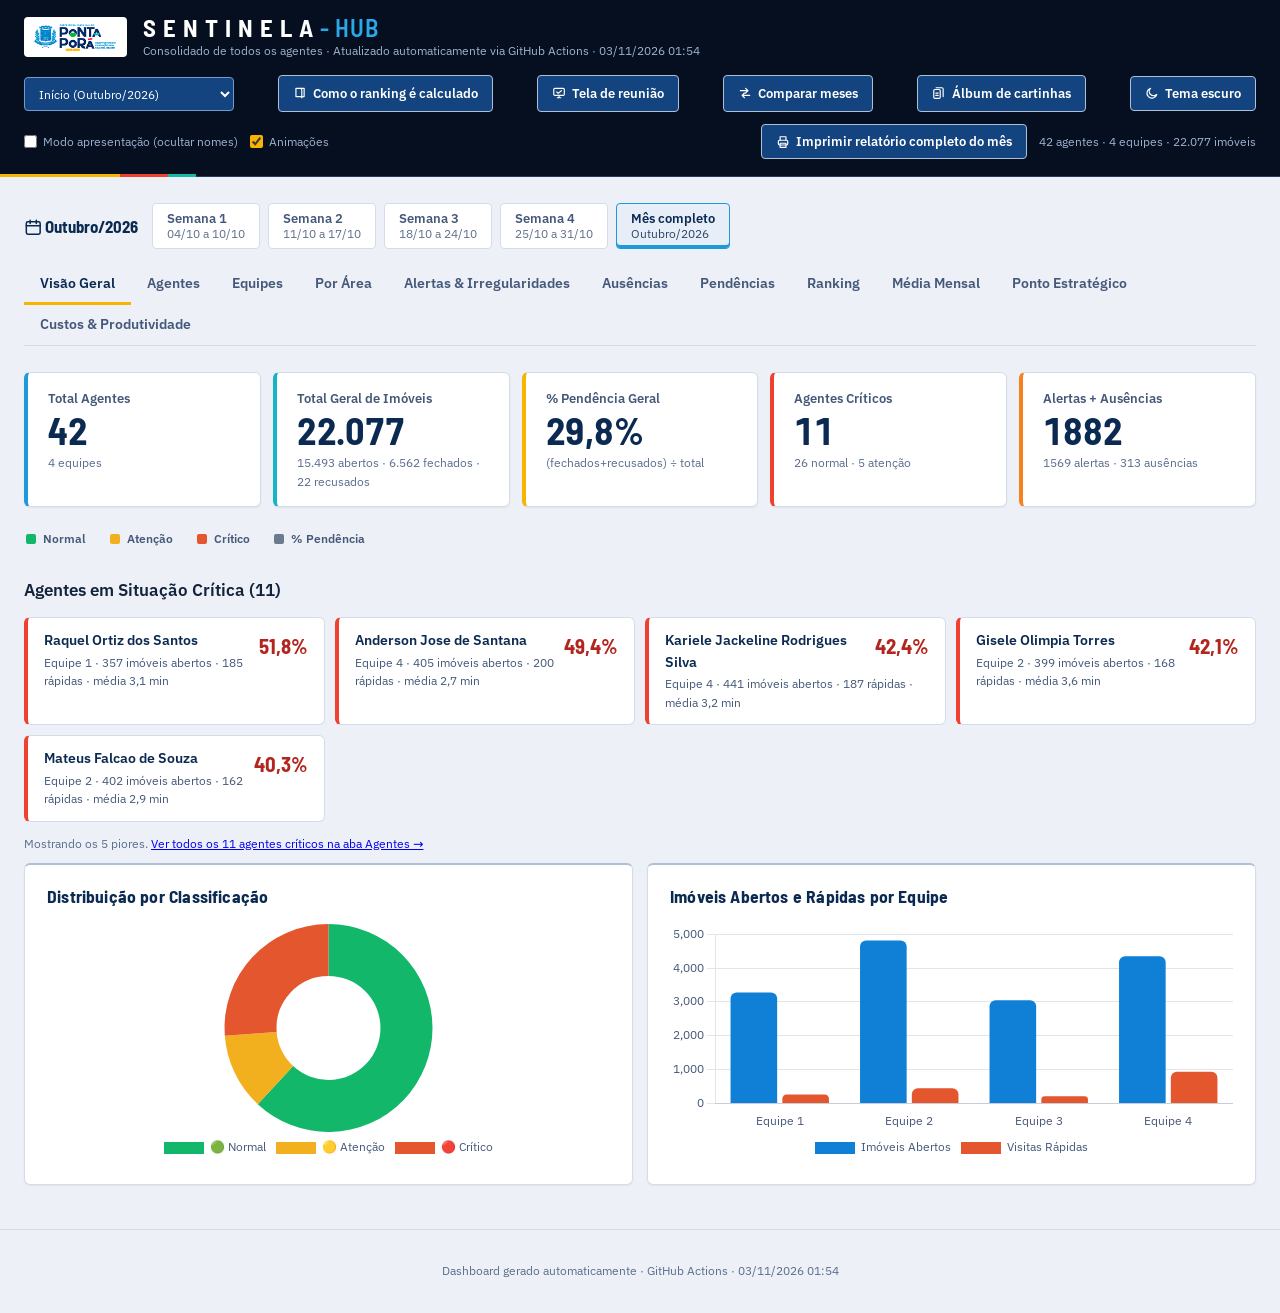
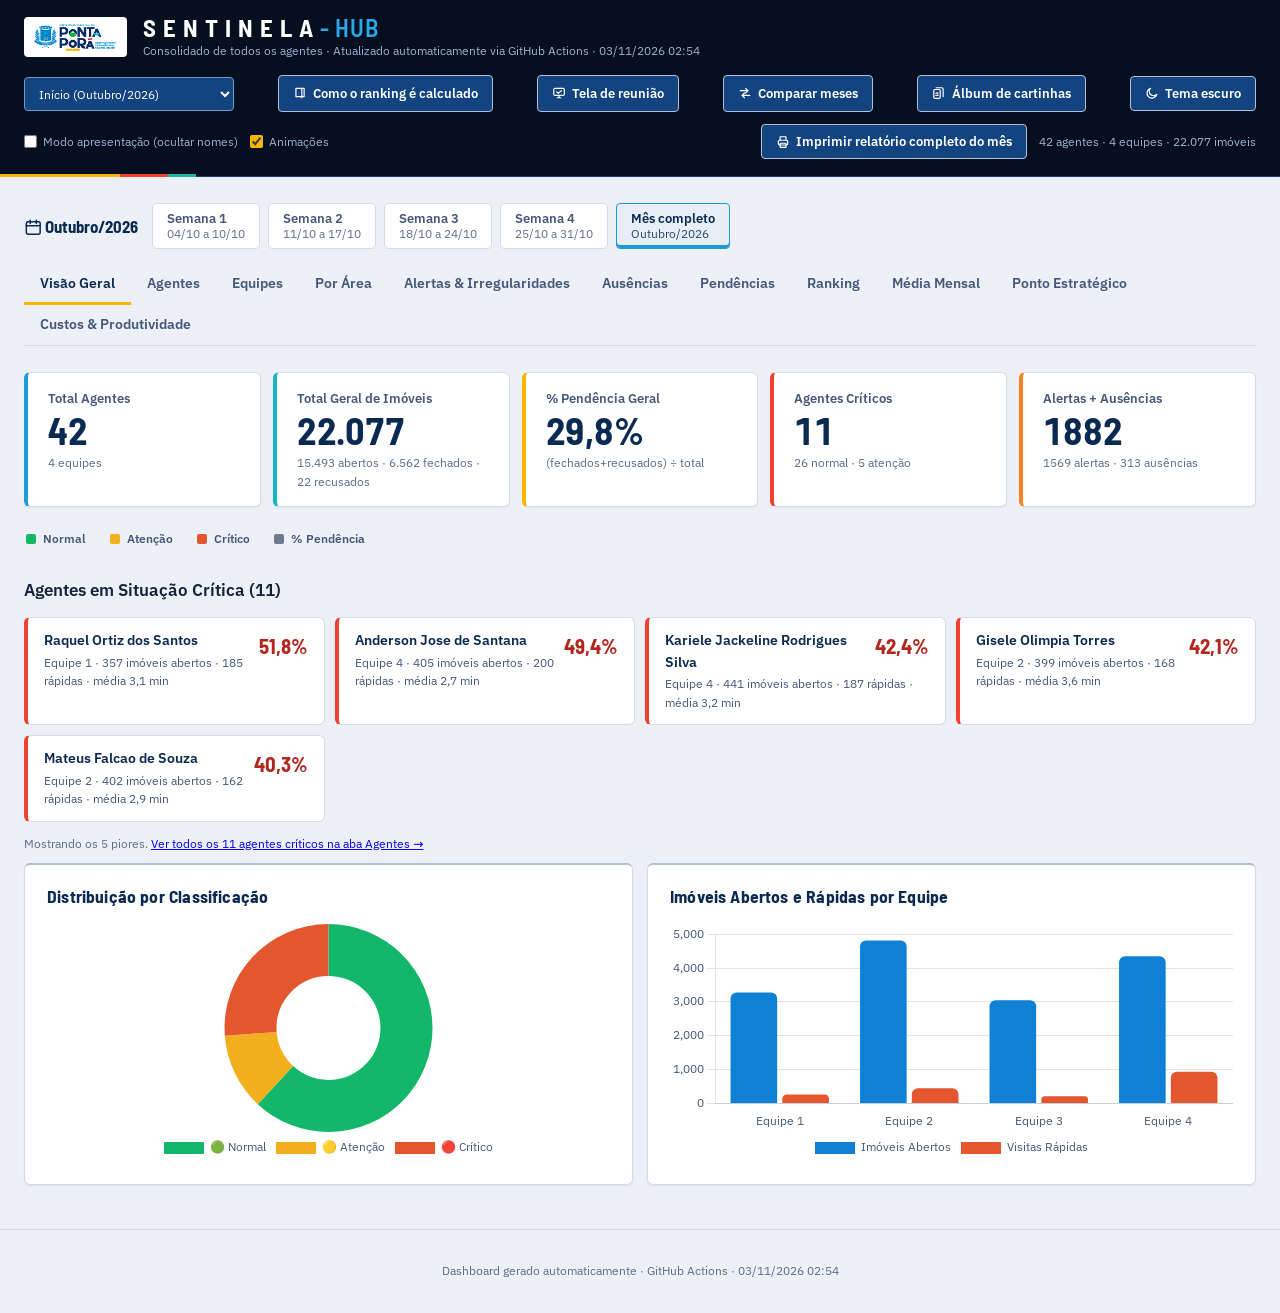
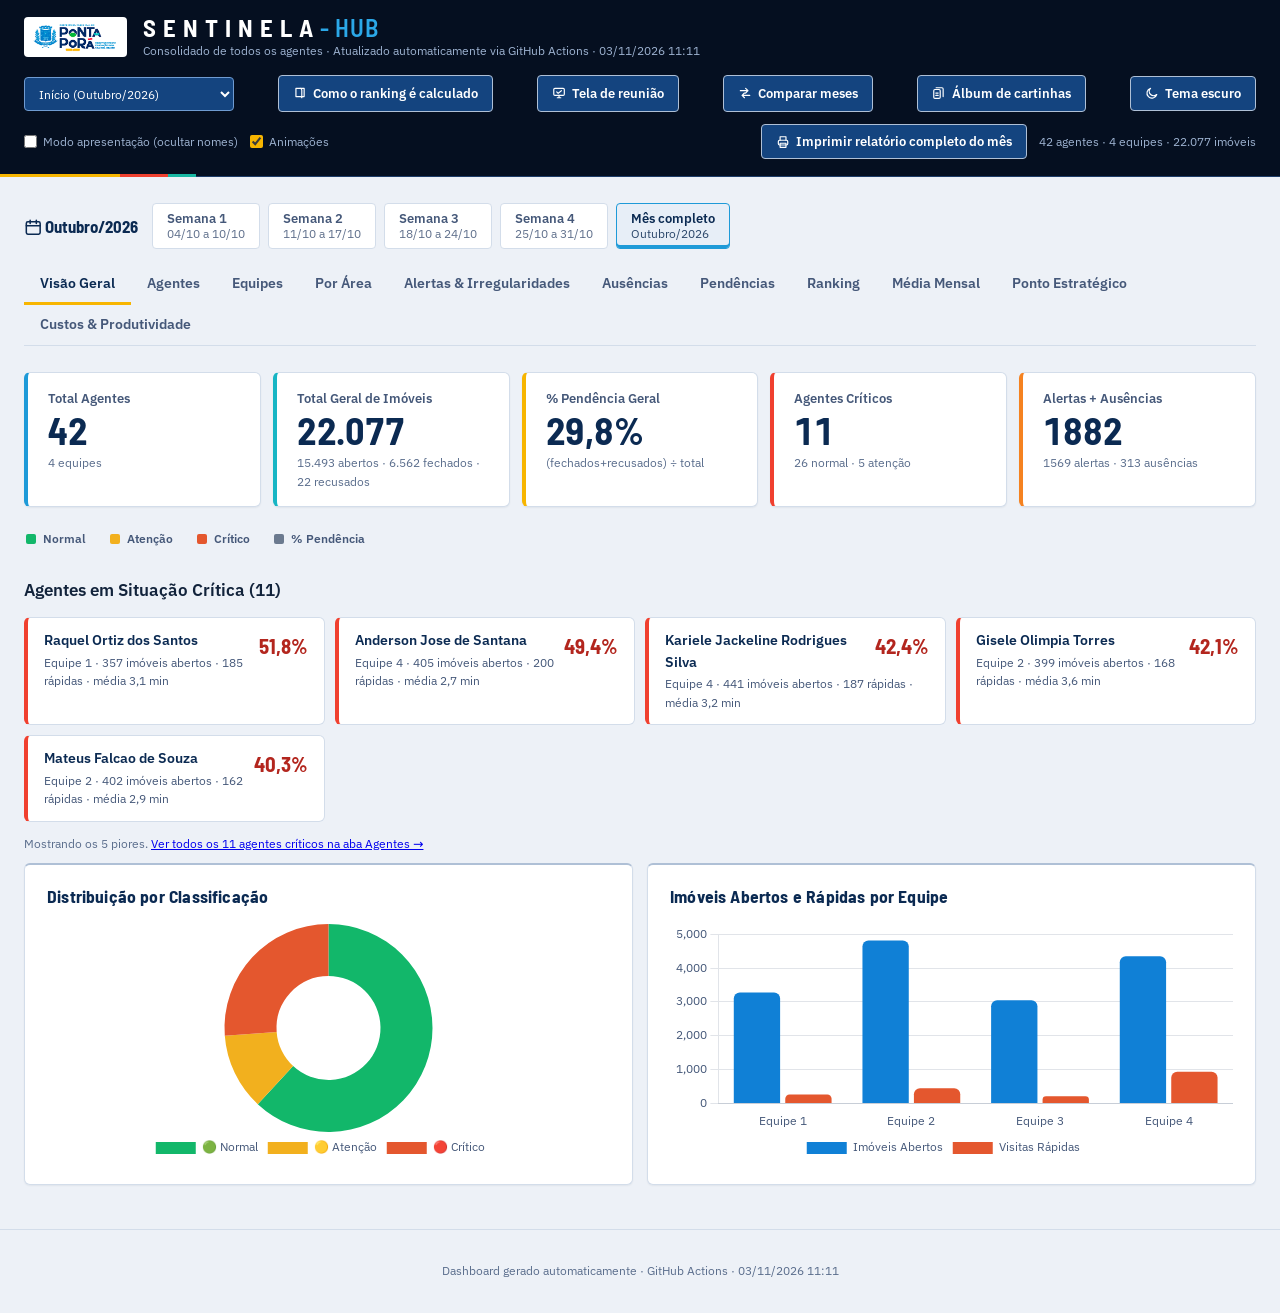
